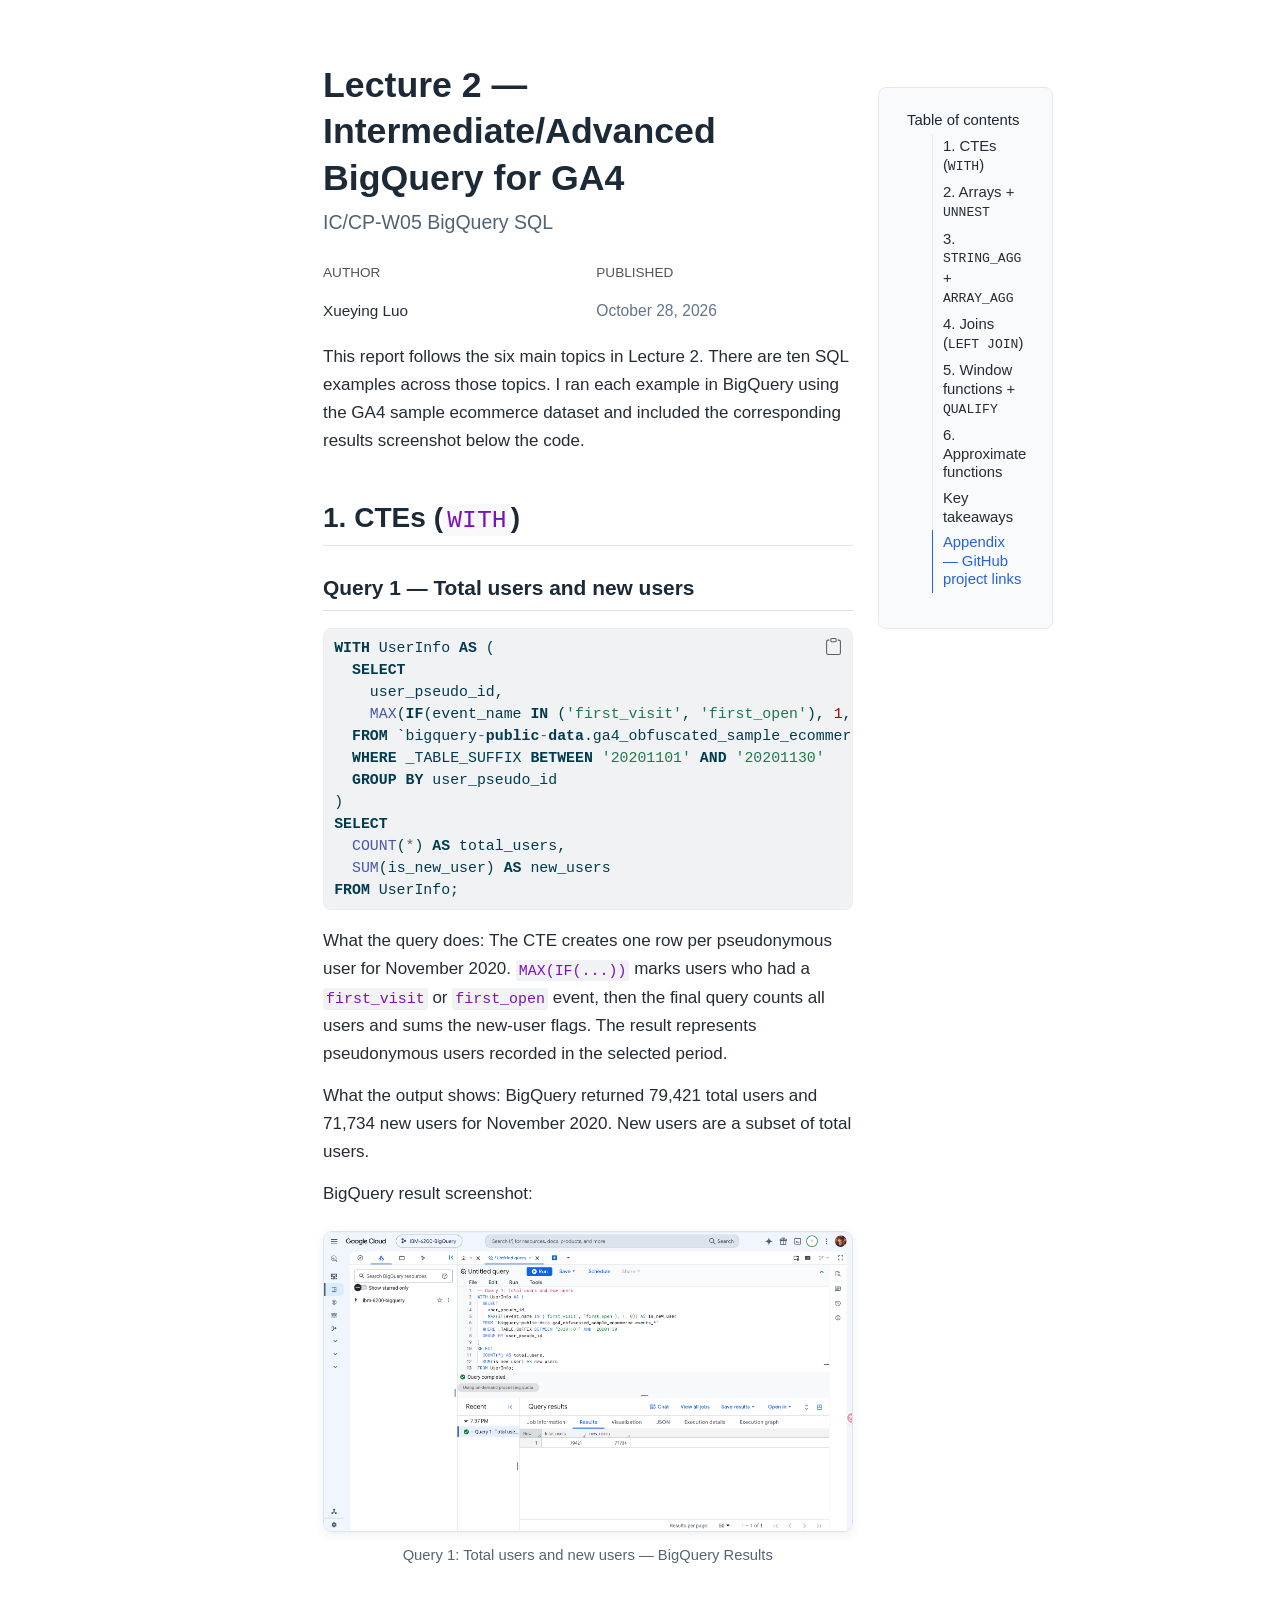
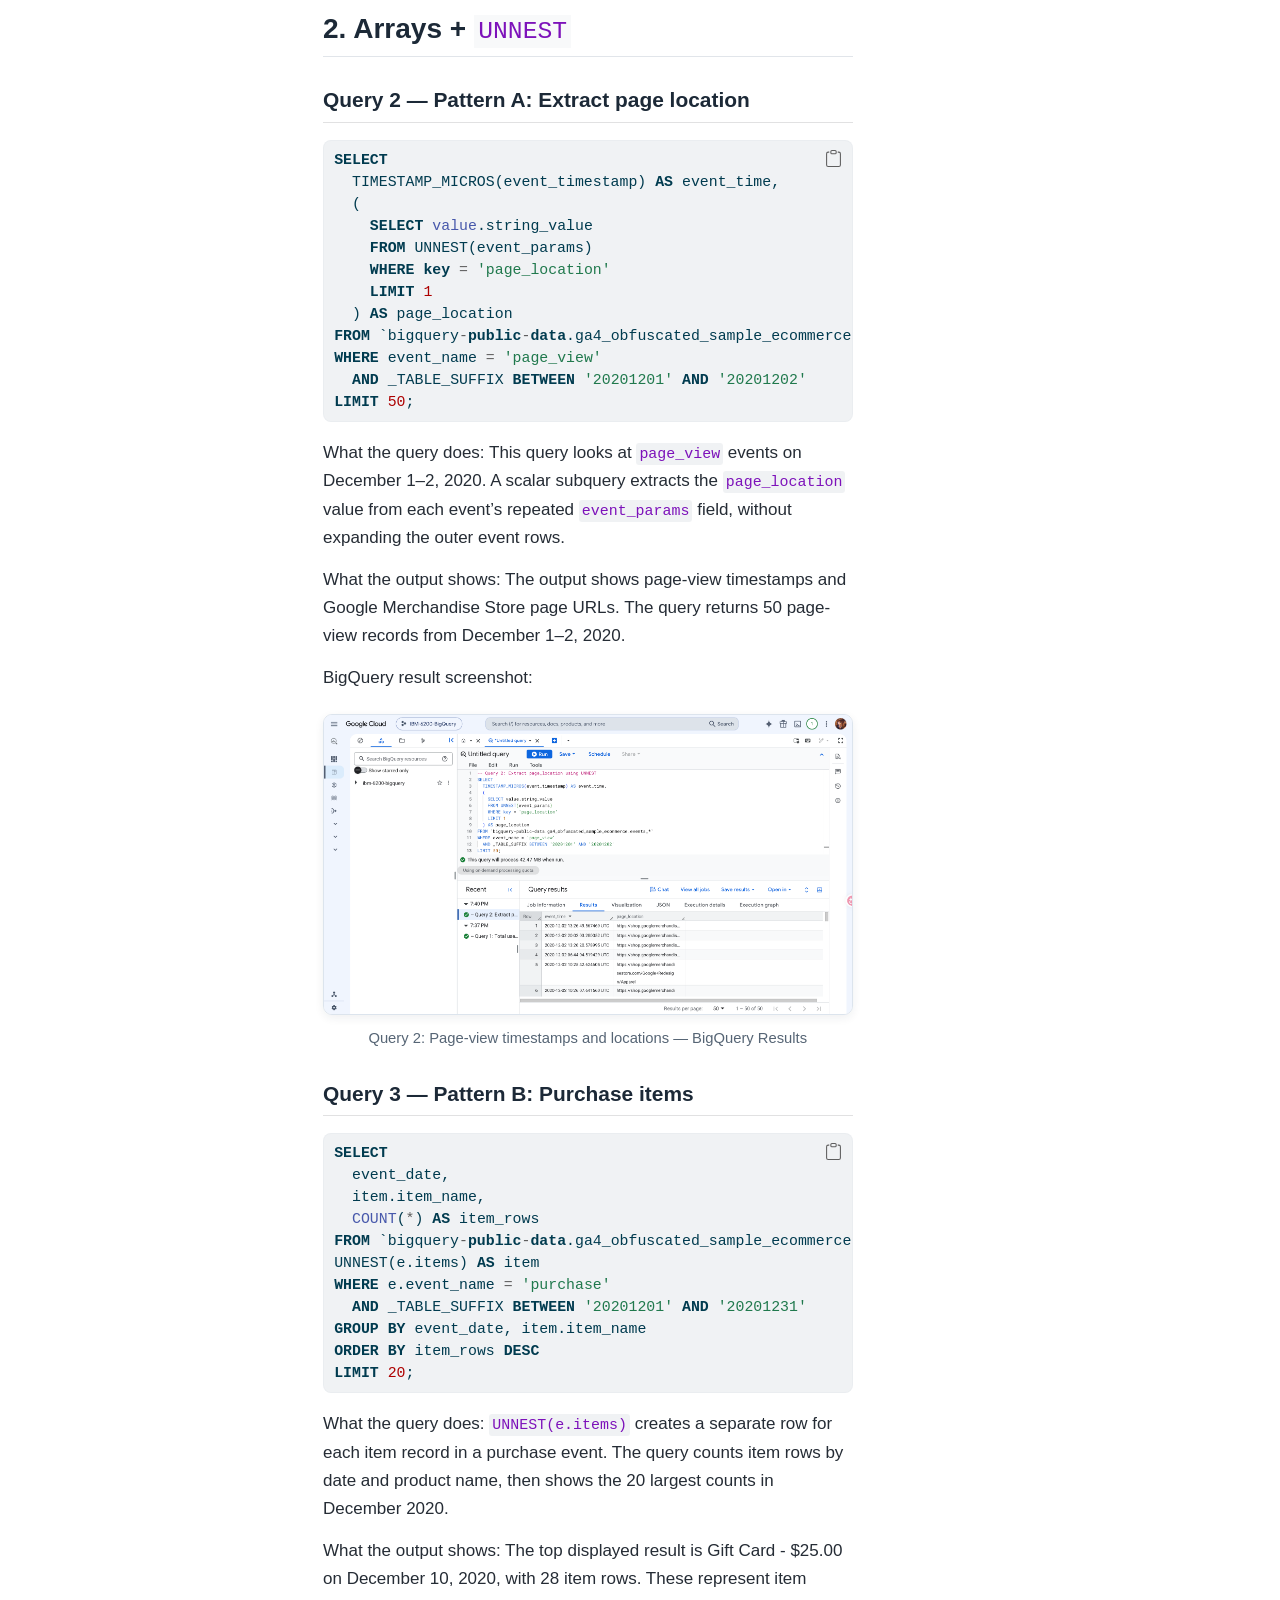
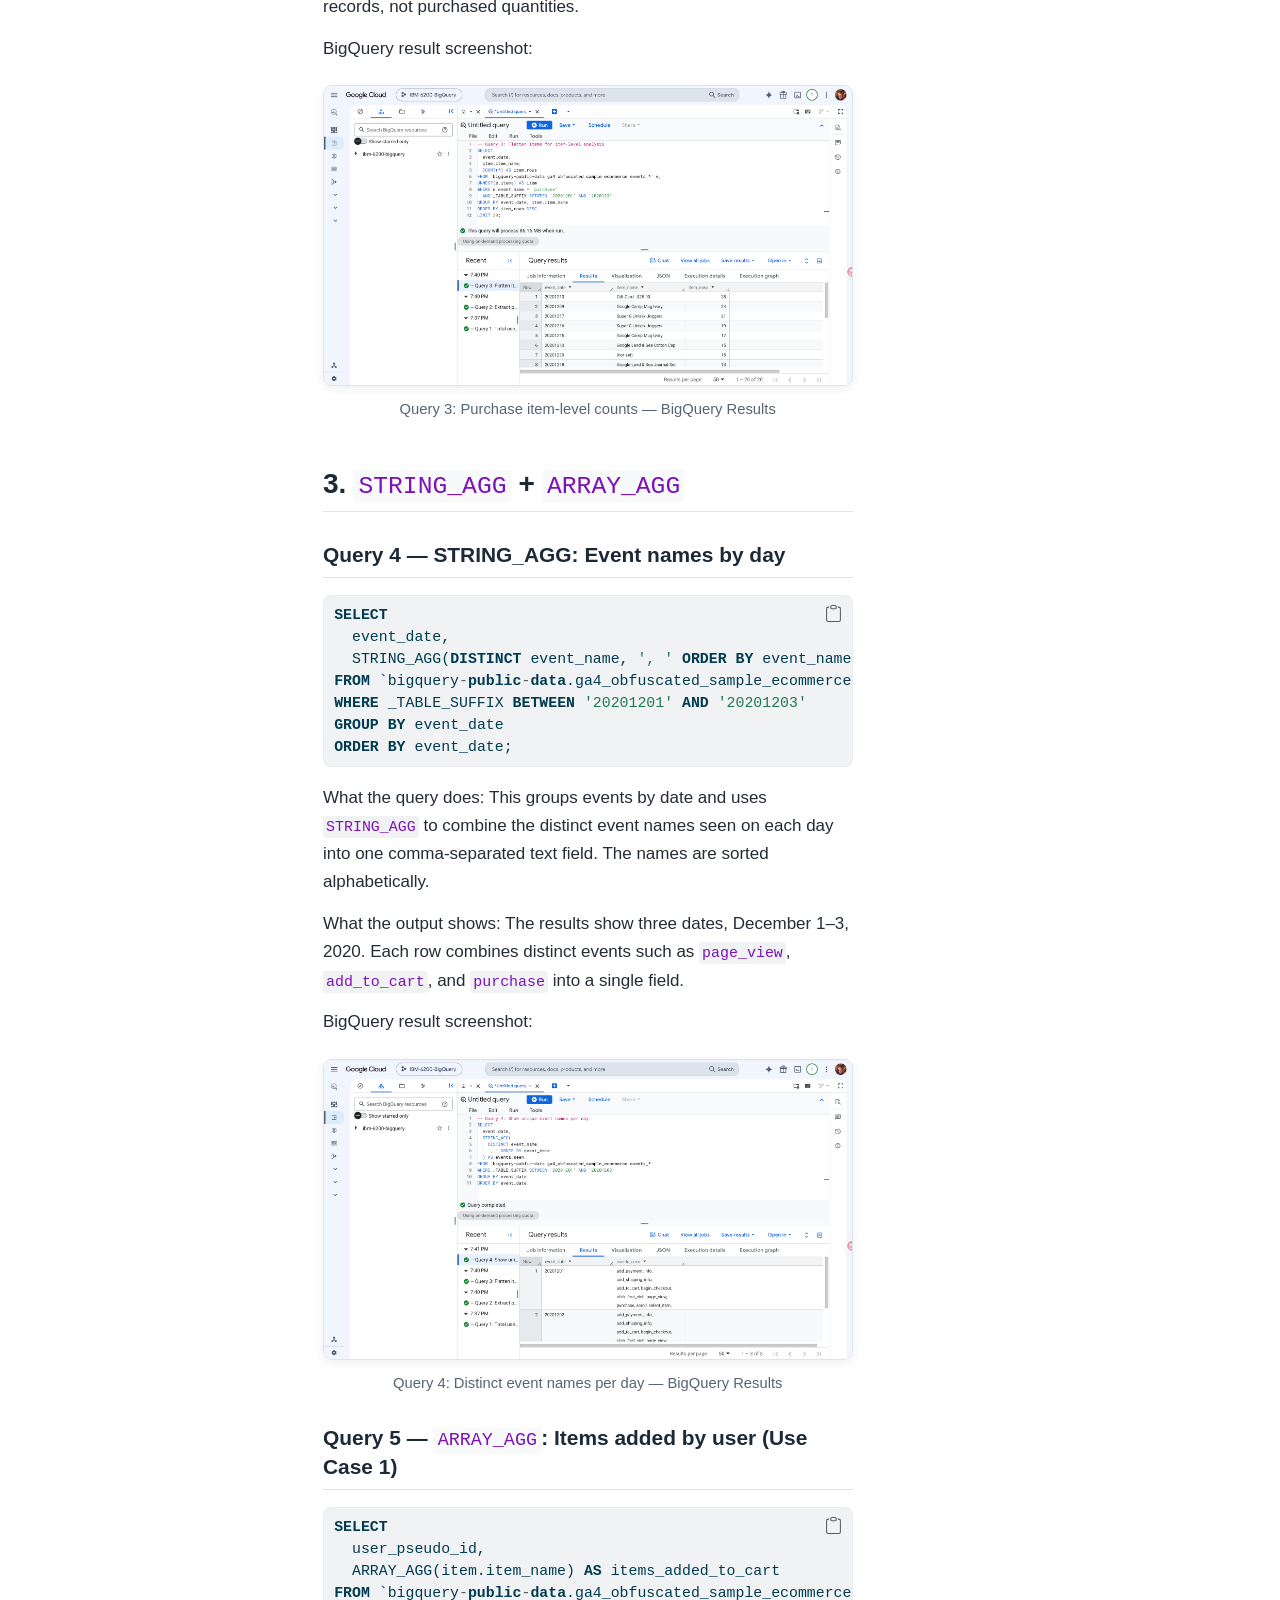
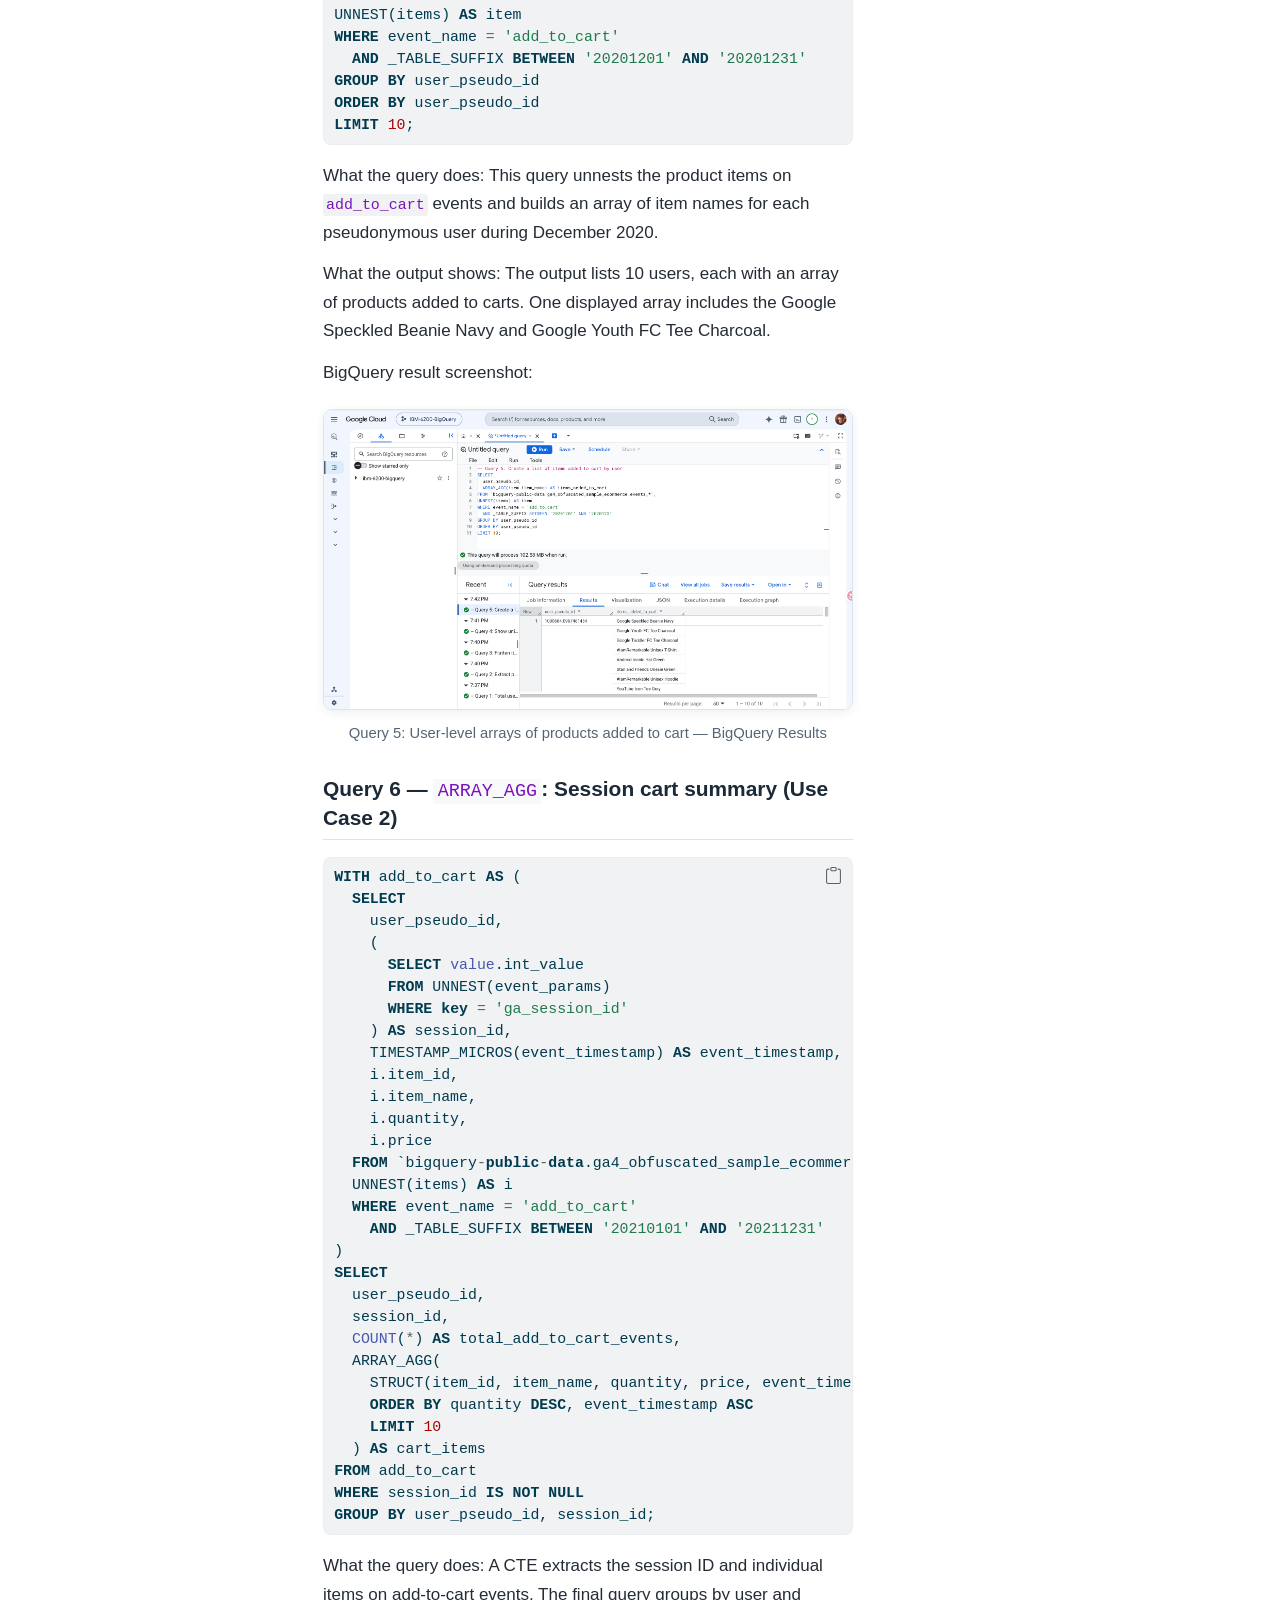
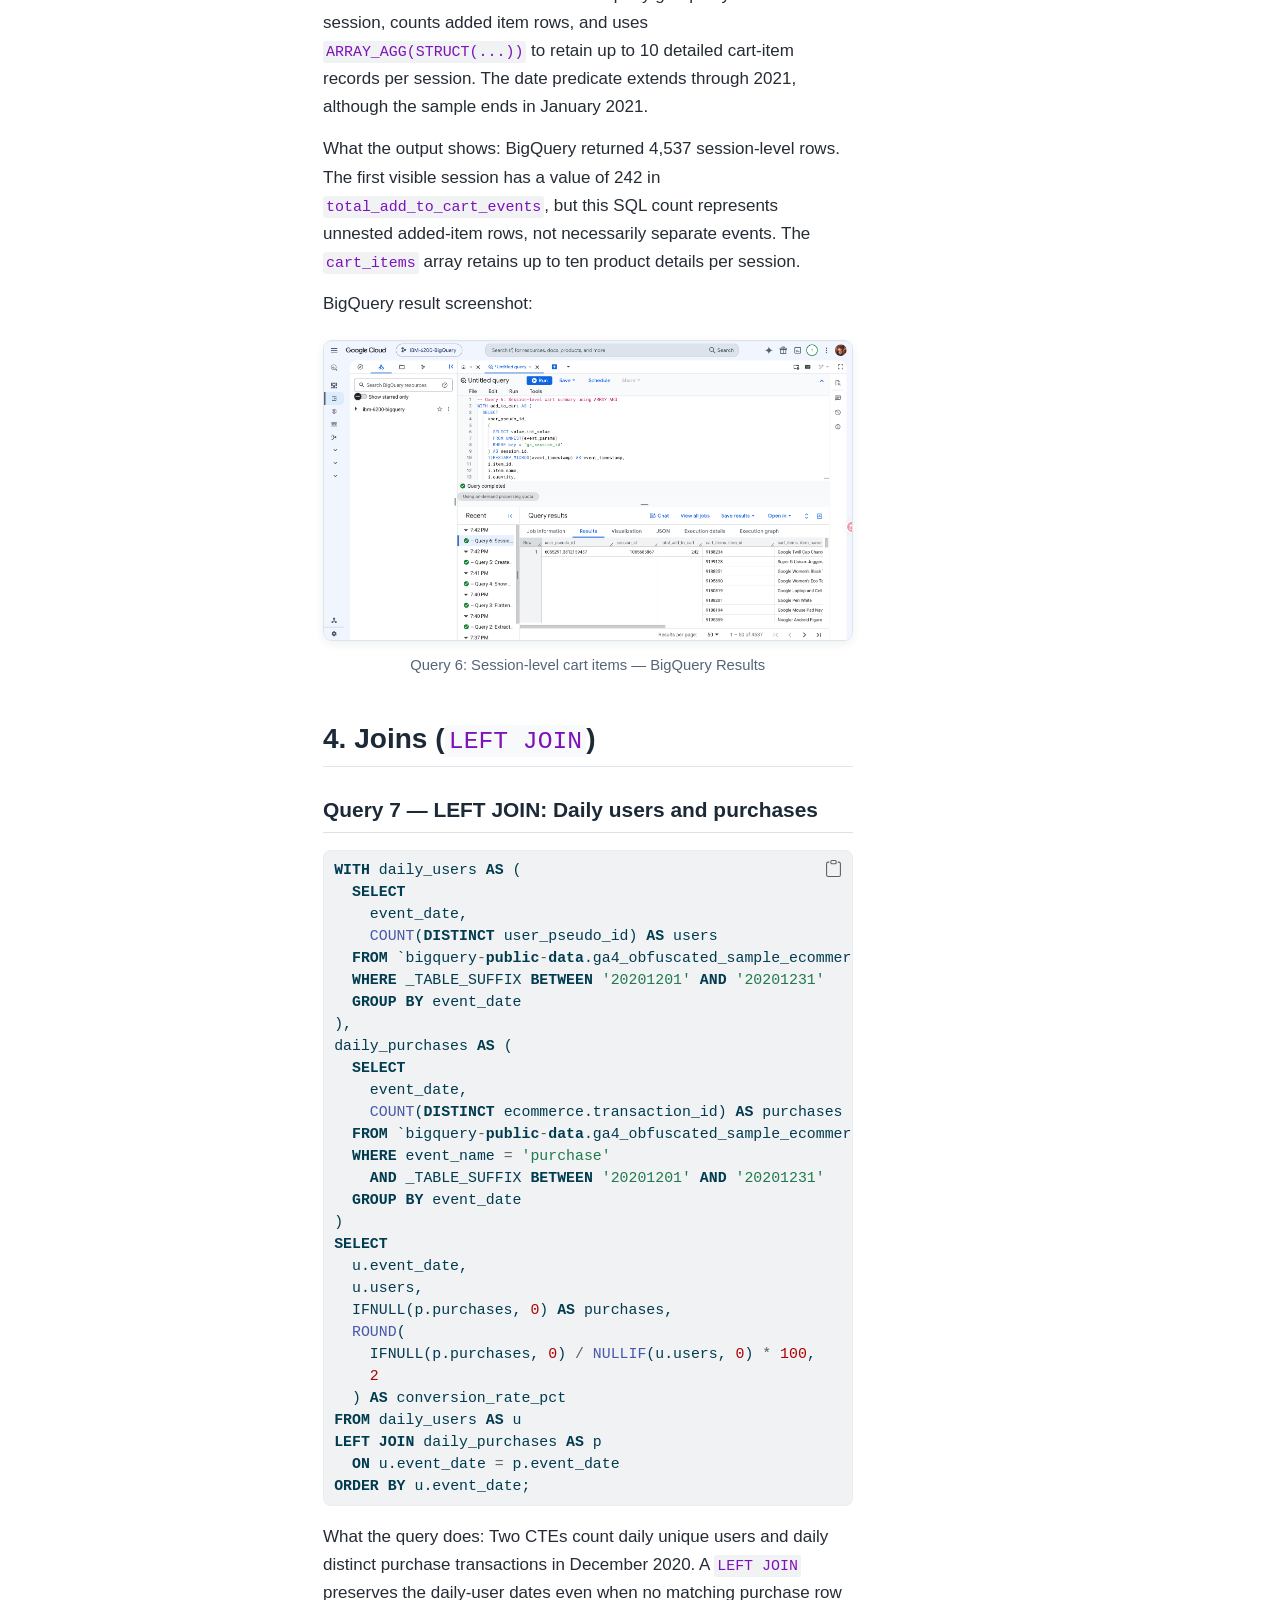
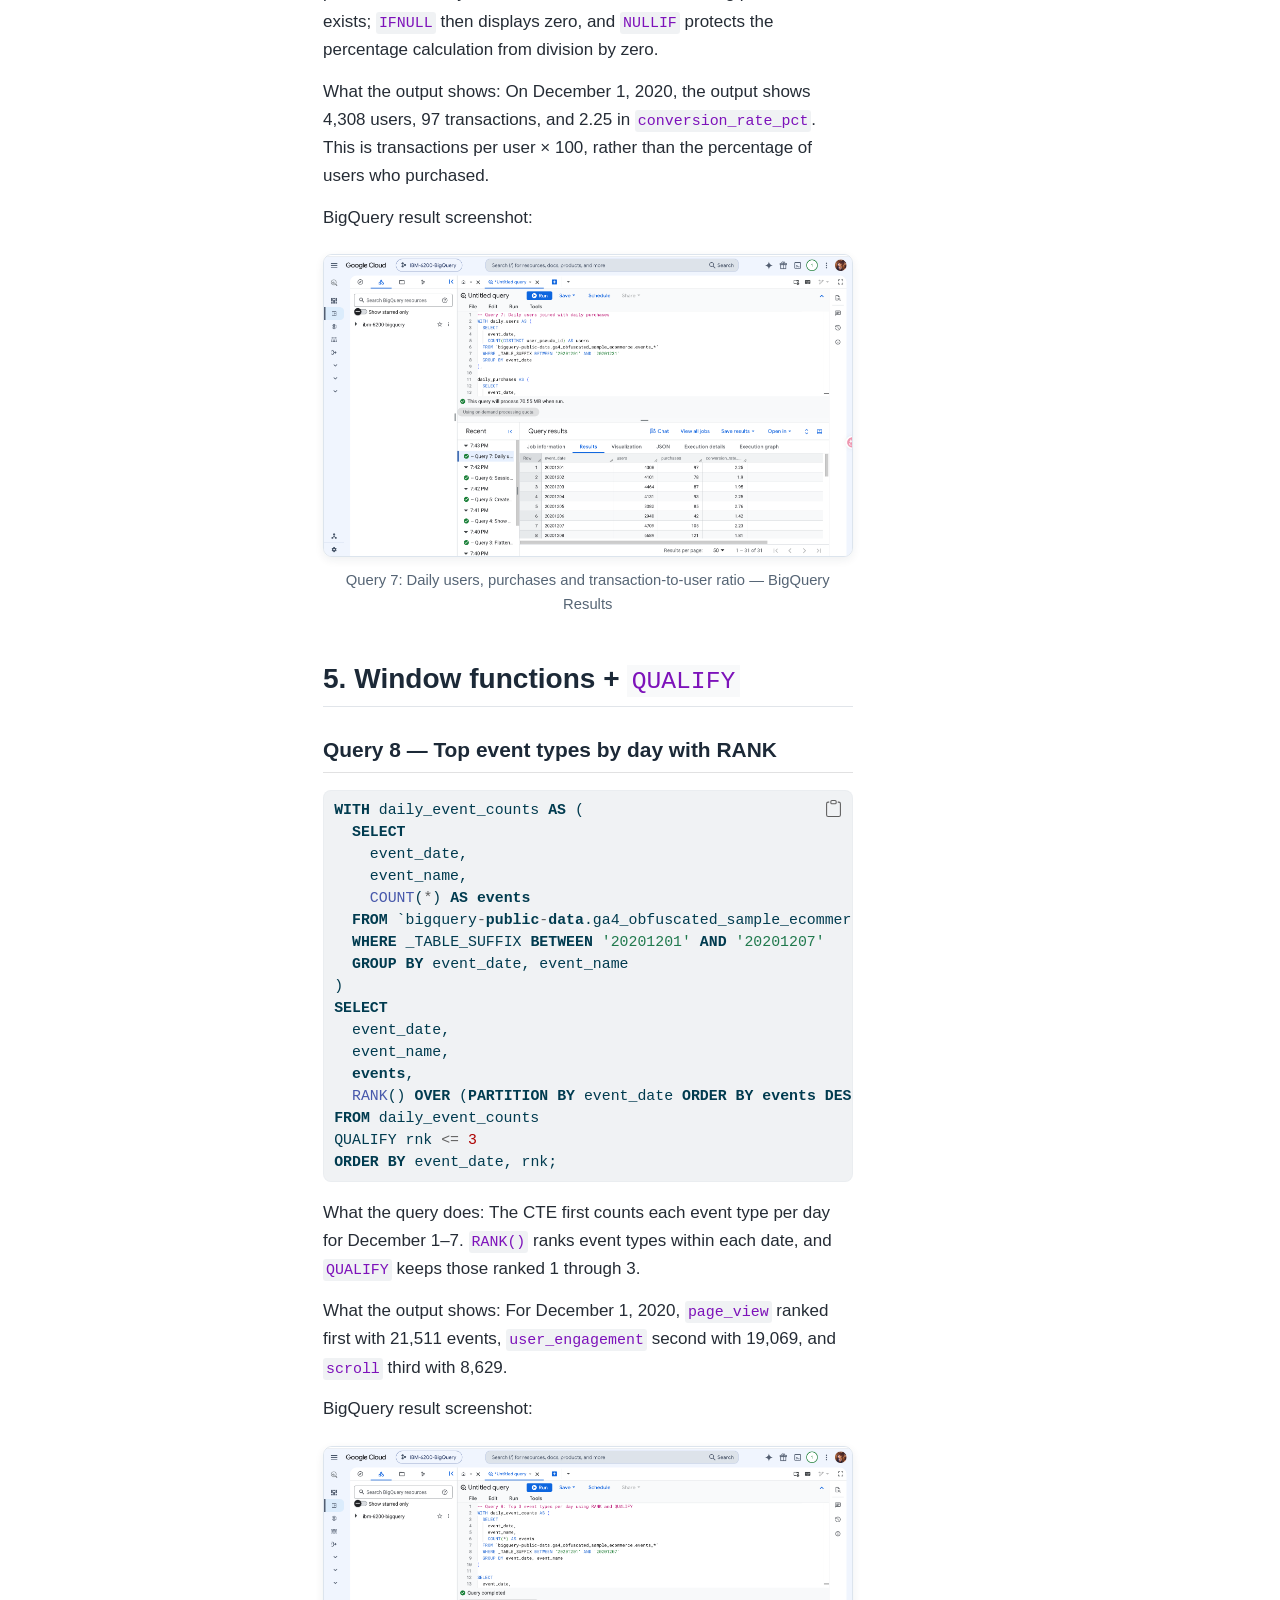
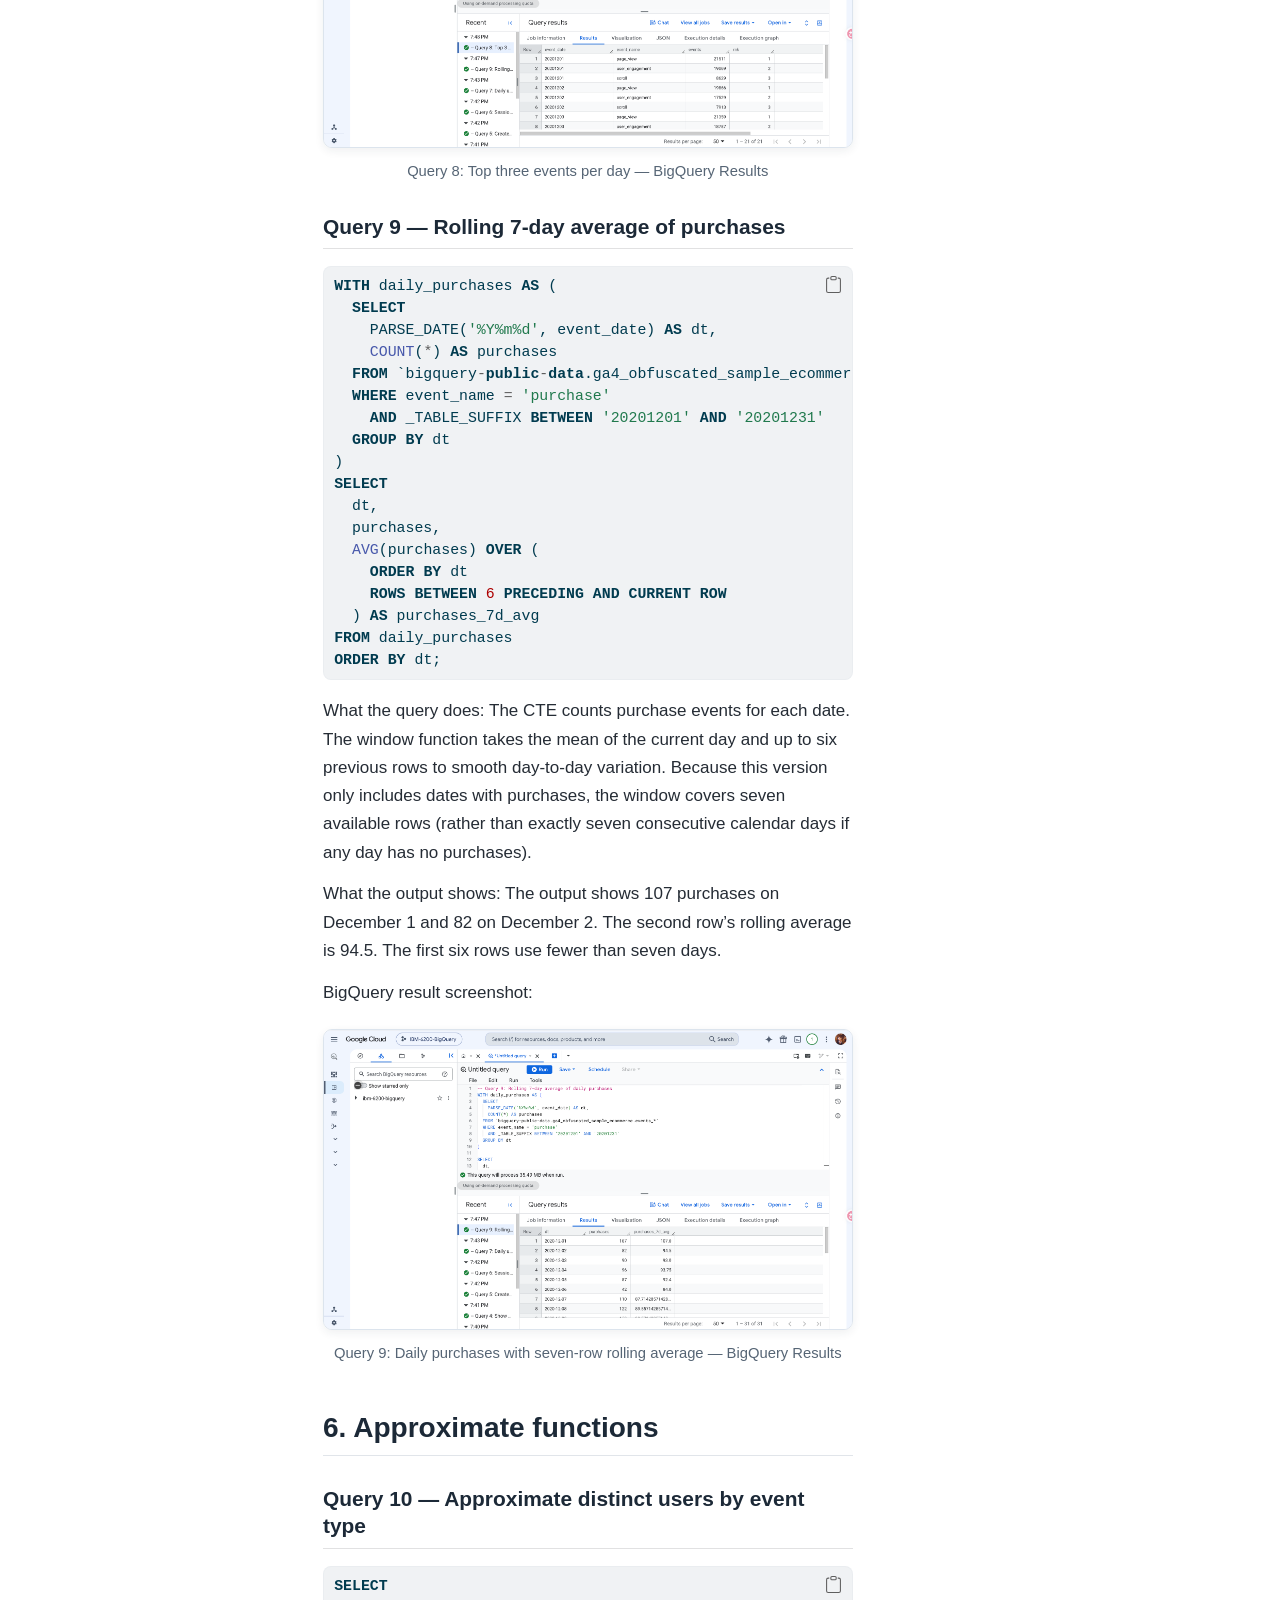
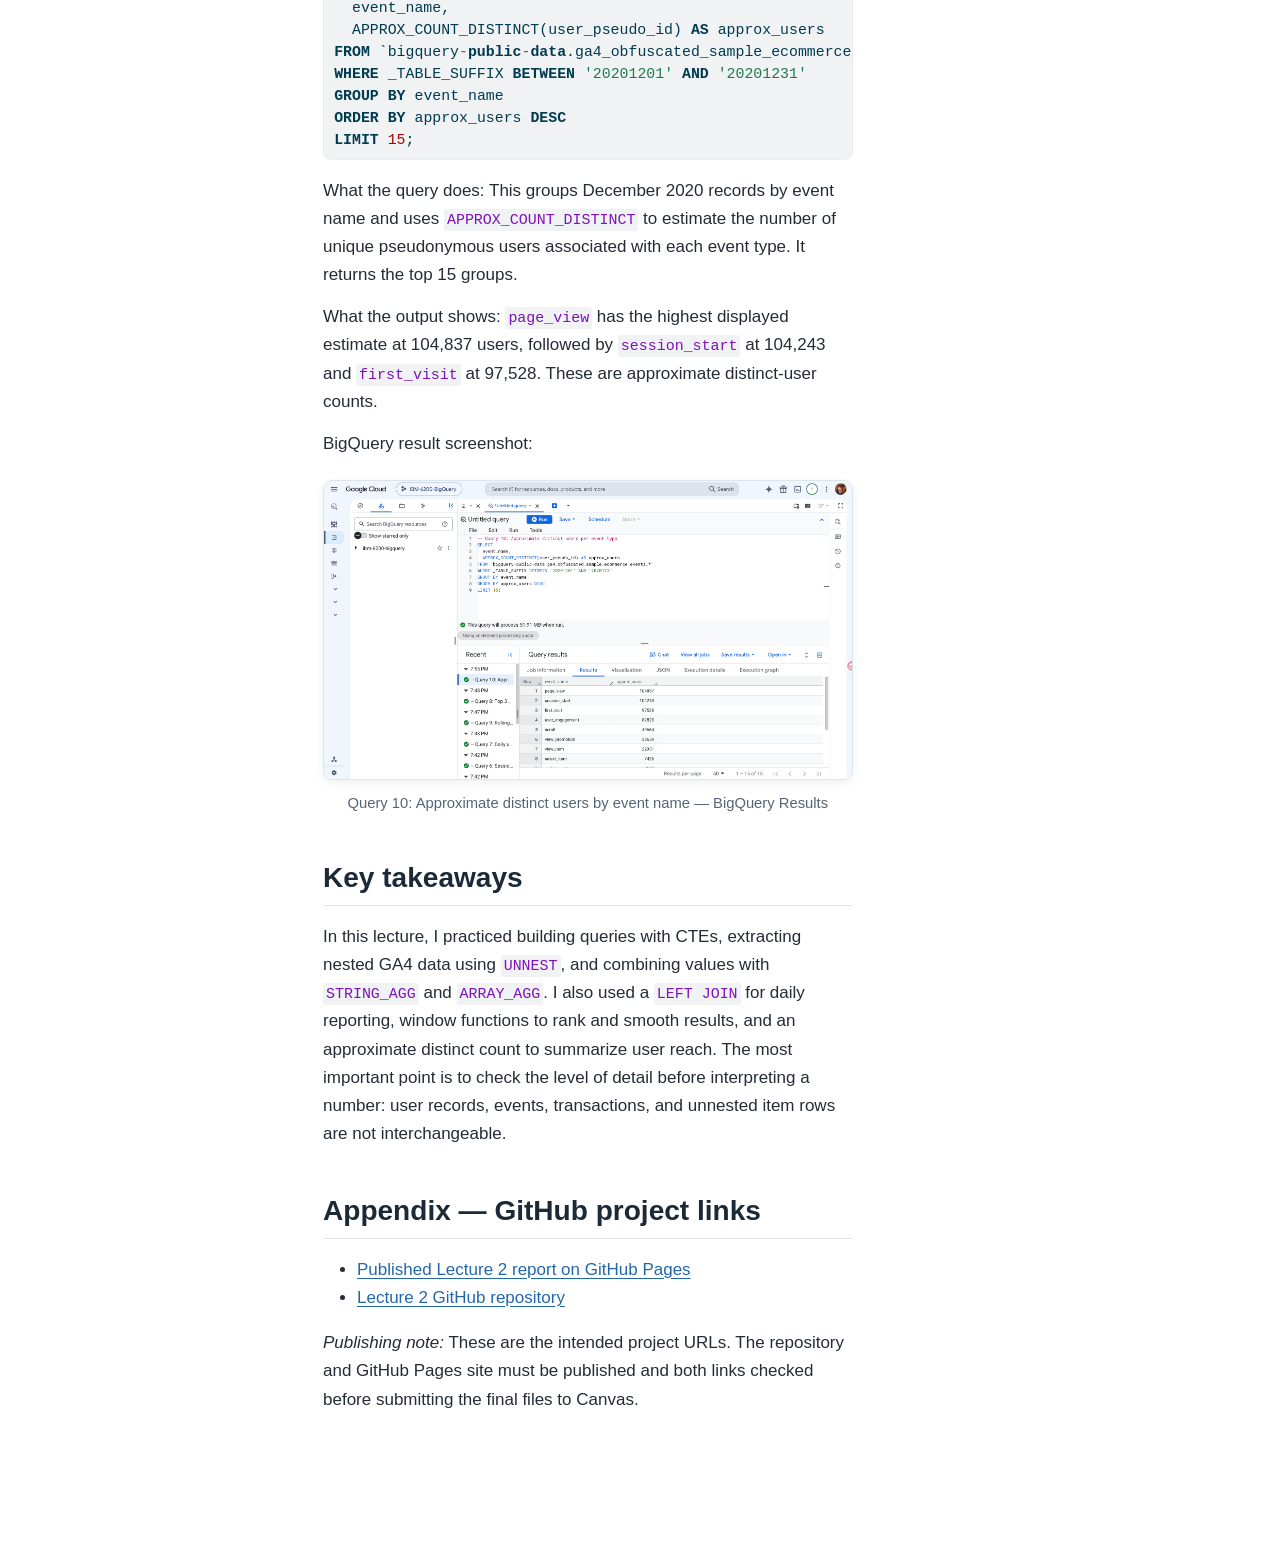
==== Luo-Xueying-lecture2-ga4.html @ 3deb48a5 "Complete BigQuery Lecture 2 assignment" ====
<!DOCTYPE html>
<html xmlns="http://www.w3.org/1999/xhtml" lang="en" xml:lang="en"><head>

<meta charset="utf-8">
<meta name="generator" content="quarto-1.10.18">

<meta name="viewport" content="width=device-width, initial-scale=1.0, user-scalable=yes">

<meta name="author" content="Xueying Luo">
<meta name="dcterms.date" content="2026-10-28">

<title>Lecture 2 — Intermediate/Advanced BigQuery for GA4</title>
<style>

span.smallcaps{font-variant: small-caps;}
div.columns{display: flex; gap: 1.5em;}
div.column{flex: auto;}
@media screen {
div.columns{gap: min(4vw, 1.5em);}
div.column{overflow-x: auto;}
}
div.hanging-indent{margin-left: 1.5em; text-indent: -1.5em;}
ul.task-list{list-style: none;}
ul.task-list li input[type="checkbox"] {
width: 0.8em;
margin: 0 0.8em 0.2em -1em;  vertical-align: middle;
}

html { -webkit-text-size-adjust: 100%; }
pre > code.sourceCode { white-space: pre; position: relative; }
pre > code.sourceCode > span { display: inline-block; line-height: 1.25; }
pre > code.sourceCode > span:empty { height: 1.2em; }
.sourceCode { overflow: visible; }
code.sourceCode > span { color: inherit; text-decoration: inherit; }
div.sourceCode { margin: 1em 0; }
pre.sourceCode { margin: 0; }
@media screen {
div.sourceCode { overflow: auto; }
}
@media print {
pre > code.sourceCode { white-space: pre-wrap; }
pre > code.sourceCode > span { text-indent: -5em; padding-left: 5em; }
}
pre.numberSource code
{ counter-reset: source-line 0; }
pre.numberSource code > span
{ position: relative; left: -4em; counter-increment: source-line; }
pre.numberSource code > span > a:first-child::before
{ content: counter(source-line);
position: relative; left: -1em; text-align: right; vertical-align: baseline;
border: none; display: inline-block;
-webkit-touch-callout: none; -webkit-user-select: none;
-khtml-user-select: none; -moz-user-select: none;
-ms-user-select: none; user-select: none;
padding: 0 4px; width: 4em;
}
pre.numberSource { margin-left: 3em; padding-left: 4px; }
div.sourceCode
{ }
@media screen {
pre > code.sourceCode > span > a:first-child::before { text-decoration: underline; }
}
</style>


<script>/*!
 * clipboard.js v2.0.11
 * https://clipboardjs.com/
 *
 * Licensed MIT © Zeno Rocha
 */
!function(t,e){"object"==typeof exports&&"object"==typeof module?module.exports=e():"function"==typeof define&&define.amd?define([],e):"object"==typeof exports?exports.ClipboardJS=e():t.ClipboardJS=e()}(this,function(){return n={686:function(t,e,n){"use strict";n.d(e,{default:function(){return b}});var e=n(279),i=n.n(e),e=n(370),u=n.n(e),e=n(817),r=n.n(e);function c(t){try{return document.execCommand(t)}catch(t){return}}var a=function(t){t=r()(t);return c("cut"),t};function o(t,e){var n,o,t=(n=t,o="rtl"===document.documentElement.getAttribute("dir"),(t=document.createElement("textarea")).style.fontSize="12pt",t.style.border="0",t.style.padding="0",t.style.margin="0",t.style.position="absolute",t.style[o?"right":"left"]="-9999px",o=window.pageYOffset||document.documentElement.scrollTop,t.style.top="".concat(o,"px"),t.setAttribute("readonly",""),t.value=n,t);return e.container.appendChild(t),e=r()(t),c("copy"),t.remove(),e}var f=function(t){var e=1<arguments.length&&void 0!==arguments[1]?arguments[1]:{container:document.body},n="";return"string"==typeof t?n=o(t,e):t instanceof HTMLInputElement&&!["text","search","url","tel","password"].includes(null==t?void 0:t.type)?n=o(t.value,e):(n=r()(t),c("copy")),n};function l(t){return(l="function"==typeof Symbol&&"symbol"==typeof Symbol.iterator?function(t){return typeof t}:function(t){return t&&"function"==typeof Symbol&&t.constructor===Symbol&&t!==Symbol.prototype?"symbol":typeof t})(t)}var s=function(){var t=0<arguments.length&&void 0!==arguments[0]?arguments[0]:{},e=t.action,n=void 0===e?"copy":e,o=t.container,e=t.target,t=t.text;if("copy"!==n&&"cut"!==n)throw new Error('Invalid "action" value, use either "copy" or "cut"');if(void 0!==e){if(!e||"object"!==l(e)||1!==e.nodeType)throw new Error('Invalid "target" value, use a valid Element');if("copy"===n&&e.hasAttribute("disabled"))throw new Error('Invalid "target" attribute. Please use "readonly" instead of "disabled" attribute');if("cut"===n&&(e.hasAttribute("readonly")||e.hasAttribute("disabled")))throw new Error('Invalid "target" attribute. You can\'t cut text from elements with "readonly" or "disabled" attributes')}return t?f(t,{container:o}):e?"cut"===n?a(e):f(e,{container:o}):void 0};function p(t){return(p="function"==typeof Symbol&&"symbol"==typeof Symbol.iterator?function(t){return typeof t}:function(t){return t&&"function"==typeof Symbol&&t.constructor===Symbol&&t!==Symbol.prototype?"symbol":typeof t})(t)}function d(t,e){for(var n=0;n<e.length;n++){var o=e[n];o.enumerable=o.enumerable||!1,o.configurable=!0,"value"in o&&(o.writable=!0),Object.defineProperty(t,o.key,o)}}function y(t,e){return(y=Object.setPrototypeOf||function(t,e){return t.__proto__=e,t})(t,e)}function h(n){var o=function(){if("undefined"==typeof Reflect||!Reflect.construct)return!1;if(Reflect.construct.sham)return!1;if("function"==typeof Proxy)return!0;try{return Date.prototype.toString.call(Reflect.construct(Date,[],function(){})),!0}catch(t){return!1}}();return function(){var t,e=v(n);return t=o?(t=v(this).constructor,Reflect.construct(e,arguments,t)):e.apply(this,arguments),e=this,!(t=t)||"object"!==p(t)&&"function"!=typeof t?function(t){if(void 0!==t)return t;throw new ReferenceError("this hasn't been initialised - super() hasn't been called")}(e):t}}function v(t){return(v=Object.setPrototypeOf?Object.getPrototypeOf:function(t){return t.__proto__||Object.getPrototypeOf(t)})(t)}function m(t,e){t="data-clipboard-".concat(t);if(e.hasAttribute(t))return e.getAttribute(t)}var b=function(){!function(t,e){if("function"!=typeof e&&null!==e)throw new TypeError("Super expression must either be null or a function");t.prototype=Object.create(e&&e.prototype,{constructor:{value:t,writable:!0,configurable:!0}}),e&&y(t,e)}(r,i());var t,e,n,o=h(r);function r(t,e){var n;return function(t){if(!(t instanceof r))throw new TypeError("Cannot call a class as a function")}(this),(n=o.call(this)).resolveOptions(e),n.listenClick(t),n}return t=r,n=[{key:"copy",value:function(t){var e=1<arguments.length&&void 0!==arguments[1]?arguments[1]:{container:document.body};return f(t,e)}},{key:"cut",value:function(t){return a(t)}},{key:"isSupported",value:function(){var t=0<arguments.length&&void 0!==arguments[0]?arguments[0]:["copy","cut"],t="string"==typeof t?[t]:t,e=!!document.queryCommandSupported;return t.forEach(function(t){e=e&&!!document.queryCommandSupported(t)}),e}}],(e=[{key:"resolveOptions",value:function(){var t=0<arguments.length&&void 0!==arguments[0]?arguments[0]:{};this.action="function"==typeof t.action?t.action:this.defaultAction,this.target="function"==typeof t.target?t.target:this.defaultTarget,this.text="function"==typeof t.text?t.text:this.defaultText,this.container="object"===p(t.container)?t.container:document.body}},{key:"listenClick",value:function(t){var e=this;this.listener=u()(t,"click",function(t){return e.onClick(t)})}},{key:"onClick",value:function(t){var e=t.delegateTarget||t.currentTarget,n=this.action(e)||"copy",t=s({action:n,container:this.container,target:this.target(e),text:this.text(e)});this.emit(t?"success":"error",{action:n,text:t,trigger:e,clearSelection:function(){e&&e.focus(),window.getSelection().removeAllRanges()}})}},{key:"defaultAction",value:function(t){return m("action",t)}},{key:"defaultTarget",value:function(t){t=m("target",t);if(t)return document.querySelector(t)}},{key:"defaultText",value:function(t){return m("text",t)}},{key:"destroy",value:function(){this.listener.destroy()}}])&&d(t.prototype,e),n&&d(t,n),r}()},828:function(t){var e;"undefined"==typeof Element||Element.prototype.matches||((e=Element.prototype).matches=e.matchesSelector||e.mozMatchesSelector||e.msMatchesSelector||e.oMatchesSelector||e.webkitMatchesSelector),t.exports=function(t,e){for(;t&&9!==t.nodeType;){if("function"==typeof t.matches&&t.matches(e))return t;t=t.parentNode}}},438:function(t,e,n){var u=n(828);function i(t,e,n,o,r){var i=function(e,n,t,o){return function(t){t.delegateTarget=u(t.target,n),t.delegateTarget&&o.call(e,t)}}.apply(this,arguments);return t.addEventListener(n,i,r),{destroy:function(){t.removeEventListener(n,i,r)}}}t.exports=function(t,e,n,o,r){return"function"==typeof t.addEventListener?i.apply(null,arguments):"function"==typeof n?i.bind(null,document).apply(null,arguments):("string"==typeof t&&(t=document.querySelectorAll(t)),Array.prototype.map.call(t,function(t){return i(t,e,n,o,r)}))}},879:function(t,n){n.node=function(t){return void 0!==t&&t instanceof HTMLElement&&1===t.nodeType},n.nodeList=function(t){var e=Object.prototype.toString.call(t);return void 0!==t&&("[object NodeList]"===e||"[object HTMLCollection]"===e)&&"length"in t&&(0===t.length||n.node(t[0]))},n.string=function(t){return"string"==typeof t||t instanceof String},n.fn=function(t){return"[object Function]"===Object.prototype.toString.call(t)}},370:function(t,e,n){var f=n(879),l=n(438);t.exports=function(t,e,n){if(!t&&!e&&!n)throw new Error("Missing required arguments");if(!f.string(e))throw new TypeError("Second argument must be a String");if(!f.fn(n))throw new TypeError("Third argument must be a Function");if(f.node(t))return c=e,a=n,(u=t).addEventListener(c,a),{destroy:function(){u.removeEventListener(c,a)}};if(f.nodeList(t))return o=t,r=e,i=n,Array.prototype.forEach.call(o,function(t){t.addEventListener(r,i)}),{destroy:function(){Array.prototype.forEach.call(o,function(t){t.removeEventListener(r,i)})}};if(f.string(t))return t=t,e=e,n=n,l(document.body,t,e,n);throw new TypeError("First argument must be a String, HTMLElement, HTMLCollection, or NodeList");var o,r,i,u,c,a}},817:function(t){t.exports=function(t){var e,n="SELECT"===t.nodeName?(t.focus(),t.value):"INPUT"===t.nodeName||"TEXTAREA"===t.nodeName?((e=t.hasAttribute("readonly"))||t.setAttribute("readonly",""),t.select(),t.setSelectionRange(0,t.value.length),e||t.removeAttribute("readonly"),t.value):(t.hasAttribute("contenteditable")&&t.focus(),n=window.getSelection(),(e=document.createRange()).selectNodeContents(t),n.removeAllRanges(),n.addRange(e),n.toString());return n}},279:function(t){function e(){}e.prototype={on:function(t,e,n){var o=this.e||(this.e={});return(o[t]||(o[t]=[])).push({fn:e,ctx:n}),this},once:function(t,e,n){var o=this;function r(){o.off(t,r),e.apply(n,arguments)}return r._=e,this.on(t,r,n)},emit:function(t){for(var e=[].slice.call(arguments,1),n=((this.e||(this.e={}))[t]||[]).slice(),o=0,r=n.length;o<r;o++)n[o].fn.apply(n[o].ctx,e);return this},off:function(t,e){var n=this.e||(this.e={}),o=n[t],r=[];if(o&&e)for(var i=0,u=o.length;i<u;i++)o[i].fn!==e&&o[i].fn._!==e&&r.push(o[i]);return r.length?n[t]=r:delete n[t],this}},t.exports=e,t.exports.TinyEmitter=e}},r={},o.n=function(t){var e=t&&t.__esModule?function(){return t.default}:function(){return t};return o.d(e,{a:e}),e},o.d=function(t,e){for(var n in e)o.o(e,n)&&!o.o(t,n)&&Object.defineProperty(t,n,{enumerable:!0,get:e[n]})},o.o=function(t,e){return Object.prototype.hasOwnProperty.call(t,e)},o(686).default;function o(t){if(r[t])return r[t].exports;var e=r[t]={exports:{}};return n[t](e,e.exports,o),e.exports}var n,r});</script>
<script src="[data-uri]" type="module"></script>
<script src="[data-uri]" type="module"></script>
<script>/**
 * @popperjs/core v2.11.7 - MIT License
 */

!function(e,t){"object"==typeof exports&&"undefined"!=typeof module?t(exports):"function"==typeof define&&define.amd?define(["exports"],t):t((e="undefined"!=typeof globalThis?globalThis:e||self).Popper={})}(this,(function(e){"use strict";function t(e){if(null==e)return window;if("[object Window]"!==e.toString()){var t=e.ownerDocument;return t&&t.defaultView||window}return e}function n(e){return e instanceof t(e).Element||e instanceof Element}function r(e){return e instanceof t(e).HTMLElement||e instanceof HTMLElement}function o(e){return"undefined"!=typeof ShadowRoot&&(e instanceof t(e).ShadowRoot||e instanceof ShadowRoot)}var i=Math.max,a=Math.min,s=Math.round;function f(){var e=navigator.userAgentData;return null!=e&&e.brands&&Array.isArray(e.brands)?e.brands.map((function(e){return e.brand+"/"+e.version})).join(" "):navigator.userAgent}function c(){return!/^((?!chrome|android).)*safari/i.test(f())}function p(e,o,i){void 0===o&&(o=!1),void 0===i&&(i=!1);var a=e.getBoundingClientRect(),f=1,p=1;o&&r(e)&&(f=e.offsetWidth>0&&s(a.width)/e.offsetWidth||1,p=e.offsetHeight>0&&s(a.height)/e.offsetHeight||1);var u=(n(e)?t(e):window).visualViewport,l=!c()&&i,d=(a.left+(l&&u?u.offsetLeft:0))/f,h=(a.top+(l&&u?u.offsetTop:0))/p,m=a.width/f,v=a.height/p;return{width:m,height:v,top:h,right:d+m,bottom:h+v,left:d,x:d,y:h}}function u(e){var n=t(e);return{scrollLeft:n.pageXOffset,scrollTop:n.pageYOffset}}function l(e){return e?(e.nodeName||"").toLowerCase():null}function d(e){return((n(e)?e.ownerDocument:e.document)||window.document).documentElement}function h(e){return p(d(e)).left+u(e).scrollLeft}function m(e){return t(e).getComputedStyle(e)}function v(e){var t=m(e),n=t.overflow,r=t.overflowX,o=t.overflowY;return/auto|scroll|overlay|hidden/.test(n+o+r)}function y(e,n,o){void 0===o&&(o=!1);var i,a,f=r(n),c=r(n)&&function(e){var t=e.getBoundingClientRect(),n=s(t.width)/e.offsetWidth||1,r=s(t.height)/e.offsetHeight||1;return 1!==n||1!==r}(n),m=d(n),y=p(e,c,o),g={scrollLeft:0,scrollTop:0},b={x:0,y:0};return(f||!f&&!o)&&(("body"!==l(n)||v(m))&&(g=(i=n)!==t(i)&&r(i)?{scrollLeft:(a=i).scrollLeft,scrollTop:a.scrollTop}:u(i)),r(n)?((b=p(n,!0)).x+=n.clientLeft,b.y+=n.clientTop):m&&(b.x=h(m))),{x:y.left+g.scrollLeft-b.x,y:y.top+g.scrollTop-b.y,width:y.width,height:y.height}}function g(e){var t=p(e),n=e.offsetWidth,r=e.offsetHeight;return Math.abs(t.width-n)<=1&&(n=t.width),Math.abs(t.height-r)<=1&&(r=t.height),{x:e.offsetLeft,y:e.offsetTop,width:n,height:r}}function b(e){return"html"===l(e)?e:e.assignedSlot||e.parentNode||(o(e)?e.host:null)||d(e)}function x(e){return["html","body","#document"].indexOf(l(e))>=0?e.ownerDocument.body:r(e)&&v(e)?e:x(b(e))}function w(e,n){var r;void 0===n&&(n=[]);var o=x(e),i=o===(null==(r=e.ownerDocument)?void 0:r.body),a=t(o),s=i?[a].concat(a.visualViewport||[],v(o)?o:[]):o,f=n.concat(s);return i?f:f.concat(w(b(s)))}function O(e){return["table","td","th"].indexOf(l(e))>=0}function j(e){return r(e)&&"fixed"!==m(e).position?e.offsetParent:null}function E(e){for(var n=t(e),i=j(e);i&&O(i)&&"static"===m(i).position;)i=j(i);return i&&("html"===l(i)||"body"===l(i)&&"static"===m(i).position)?n:i||function(e){var t=/firefox/i.test(f());if(/Trident/i.test(f())&&r(e)&&"fixed"===m(e).position)return null;var n=b(e);for(o(n)&&(n=n.host);r(n)&&["html","body"].indexOf(l(n))<0;){var i=m(n);if("none"!==i.transform||"none"!==i.perspective||"paint"===i.contain||-1!==["transform","perspective"].indexOf(i.willChange)||t&&"filter"===i.willChange||t&&i.filter&&"none"!==i.filter)return n;n=n.parentNode}return null}(e)||n}var D="top",A="bottom",L="right",P="left",M="auto",k=[D,A,L,P],W="start",B="end",H="viewport",T="popper",R=k.reduce((function(e,t){return e.concat([t+"-"+W,t+"-"+B])}),[]),S=[].concat(k,[M]).reduce((function(e,t){return e.concat([t,t+"-"+W,t+"-"+B])}),[]),V=["beforeRead","read","afterRead","beforeMain","main","afterMain","beforeWrite","write","afterWrite"];function q(e){var t=new Map,n=new Set,r=[];function o(e){n.add(e.name),[].concat(e.requires||[],e.requiresIfExists||[]).forEach((function(e){if(!n.has(e)){var r=t.get(e);r&&o(r)}})),r.push(e)}return e.forEach((function(e){t.set(e.name,e)})),e.forEach((function(e){n.has(e.name)||o(e)})),r}function C(e){return e.split("-")[0]}function N(e,t){var n=t.getRootNode&&t.getRootNode();if(e.contains(t))return!0;if(n&&o(n)){var r=t;do{if(r&&e.isSameNode(r))return!0;r=r.parentNode||r.host}while(r)}return!1}function I(e){return Object.assign({},e,{left:e.x,top:e.y,right:e.x+e.width,bottom:e.y+e.height})}function _(e,r,o){return r===H?I(function(e,n){var r=t(e),o=d(e),i=r.visualViewport,a=o.clientWidth,s=o.clientHeight,f=0,p=0;if(i){a=i.width,s=i.height;var u=c();(u||!u&&"fixed"===n)&&(f=i.offsetLeft,p=i.offsetTop)}return{width:a,height:s,x:f+h(e),y:p}}(e,o)):n(r)?function(e,t){var n=p(e,!1,"fixed"===t);return n.top=n.top+e.clientTop,n.left=n.left+e.clientLeft,n.bottom=n.top+e.clientHeight,n.right=n.left+e.clientWidth,n.width=e.clientWidth,n.height=e.clientHeight,n.x=n.left,n.y=n.top,n}(r,o):I(function(e){var t,n=d(e),r=u(e),o=null==(t=e.ownerDocument)?void 0:t.body,a=i(n.scrollWidth,n.clientWidth,o?o.scrollWidth:0,o?o.clientWidth:0),s=i(n.scrollHeight,n.clientHeight,o?o.scrollHeight:0,o?o.clientHeight:0),f=-r.scrollLeft+h(e),c=-r.scrollTop;return"rtl"===m(o||n).direction&&(f+=i(n.clientWidth,o?o.clientWidth:0)-a),{width:a,height:s,x:f,y:c}}(d(e)))}function F(e,t,o,s){var f="clippingParents"===t?function(e){var t=w(b(e)),o=["absolute","fixed"].indexOf(m(e).position)>=0&&r(e)?E(e):e;return n(o)?t.filter((function(e){return n(e)&&N(e,o)&&"body"!==l(e)})):[]}(e):[].concat(t),c=[].concat(f,[o]),p=c[0],u=c.reduce((function(t,n){var r=_(e,n,s);return t.top=i(r.top,t.top),t.right=a(r.right,t.right),t.bottom=a(r.bottom,t.bottom),t.left=i(r.left,t.left),t}),_(e,p,s));return u.width=u.right-u.left,u.height=u.bottom-u.top,u.x=u.left,u.y=u.top,u}function U(e){return e.split("-")[1]}function z(e){return["top","bottom"].indexOf(e)>=0?"x":"y"}function X(e){var t,n=e.reference,r=e.element,o=e.placement,i=o?C(o):null,a=o?U(o):null,s=n.x+n.width/2-r.width/2,f=n.y+n.height/2-r.height/2;switch(i){case D:t={x:s,y:n.y-r.height};break;case A:t={x:s,y:n.y+n.height};break;case L:t={x:n.x+n.width,y:f};break;case P:t={x:n.x-r.width,y:f};break;default:t={x:n.x,y:n.y}}var c=i?z(i):null;if(null!=c){var p="y"===c?"height":"width";switch(a){case W:t[c]=t[c]-(n[p]/2-r[p]/2);break;case B:t[c]=t[c]+(n[p]/2-r[p]/2)}}return t}function Y(e){return Object.assign({},{top:0,right:0,bottom:0,left:0},e)}function G(e,t){return t.reduce((function(t,n){return t[n]=e,t}),{})}function J(e,t){void 0===t&&(t={});var r=t,o=r.placement,i=void 0===o?e.placement:o,a=r.strategy,s=void 0===a?e.strategy:a,f=r.boundary,c=void 0===f?"clippingParents":f,u=r.rootBoundary,l=void 0===u?H:u,h=r.elementContext,m=void 0===h?T:h,v=r.altBoundary,y=void 0!==v&&v,g=r.padding,b=void 0===g?0:g,x=Y("number"!=typeof b?b:G(b,k)),w=m===T?"reference":T,O=e.rects.popper,j=e.elements[y?w:m],E=F(n(j)?j:j.contextElement||d(e.elements.popper),c,l,s),P=p(e.elements.reference),M=X({reference:P,element:O,strategy:"absolute",placement:i}),W=I(Object.assign({},O,M)),B=m===T?W:P,R={top:E.top-B.top+x.top,bottom:B.bottom-E.bottom+x.bottom,left:E.left-B.left+x.left,right:B.right-E.right+x.right},S=e.modifiersData.offset;if(m===T&&S){var V=S[i];Object.keys(R).forEach((function(e){var t=[L,A].indexOf(e)>=0?1:-1,n=[D,A].indexOf(e)>=0?"y":"x";R[e]+=V[n]*t}))}return R}var K={placement:"bottom",modifiers:[],strategy:"absolute"};function Q(){for(var e=arguments.length,t=new Array(e),n=0;n<e;n++)t[n]=arguments[n];return!t.some((function(e){return!(e&&"function"==typeof e.getBoundingClientRect)}))}function Z(e){void 0===e&&(e={});var t=e,r=t.defaultModifiers,o=void 0===r?[]:r,i=t.defaultOptions,a=void 0===i?K:i;return function(e,t,r){void 0===r&&(r=a);var i,s,f={placement:"bottom",orderedModifiers:[],options:Object.assign({},K,a),modifiersData:{},elements:{reference:e,popper:t},attributes:{},styles:{}},c=[],p=!1,u={state:f,setOptions:function(r){var i="function"==typeof r?r(f.options):r;l(),f.options=Object.assign({},a,f.options,i),f.scrollParents={reference:n(e)?w(e):e.contextElement?w(e.contextElement):[],popper:w(t)};var s,p,d=function(e){var t=q(e);return V.reduce((function(e,n){return e.concat(t.filter((function(e){return e.phase===n})))}),[])}((s=[].concat(o,f.options.modifiers),p=s.reduce((function(e,t){var n=e[t.name];return e[t.name]=n?Object.assign({},n,t,{options:Object.assign({},n.options,t.options),data:Object.assign({},n.data,t.data)}):t,e}),{}),Object.keys(p).map((function(e){return p[e]}))));return f.orderedModifiers=d.filter((function(e){return e.enabled})),f.orderedModifiers.forEach((function(e){var t=e.name,n=e.options,r=void 0===n?{}:n,o=e.effect;if("function"==typeof o){var i=o({state:f,name:t,instance:u,options:r}),a=function(){};c.push(i||a)}})),u.update()},forceUpdate:function(){if(!p){var e=f.elements,t=e.reference,n=e.popper;if(Q(t,n)){f.rects={reference:y(t,E(n),"fixed"===f.options.strategy),popper:g(n)},f.reset=!1,f.placement=f.options.placement,f.orderedModifiers.forEach((function(e){return f.modifiersData[e.name]=Object.assign({},e.data)}));for(var r=0;r<f.orderedModifiers.length;r++)if(!0!==f.reset){var o=f.orderedModifiers[r],i=o.fn,a=o.options,s=void 0===a?{}:a,c=o.name;"function"==typeof i&&(f=i({state:f,options:s,name:c,instance:u})||f)}else f.reset=!1,r=-1}}},update:(i=function(){return new Promise((function(e){u.forceUpdate(),e(f)}))},function(){return s||(s=new Promise((function(e){Promise.resolve().then((function(){s=void 0,e(i())}))}))),s}),destroy:function(){l(),p=!0}};if(!Q(e,t))return u;function l(){c.forEach((function(e){return e()})),c=[]}return u.setOptions(r).then((function(e){!p&&r.onFirstUpdate&&r.onFirstUpdate(e)})),u}}var $={passive:!0};var ee={name:"eventListeners",enabled:!0,phase:"write",fn:function(){},effect:function(e){var n=e.state,r=e.instance,o=e.options,i=o.scroll,a=void 0===i||i,s=o.resize,f=void 0===s||s,c=t(n.elements.popper),p=[].concat(n.scrollParents.reference,n.scrollParents.popper);return a&&p.forEach((function(e){e.addEventListener("scroll",r.update,$)})),f&&c.addEventListener("resize",r.update,$),function(){a&&p.forEach((function(e){e.removeEventListener("scroll",r.update,$)})),f&&c.removeEventListener("resize",r.update,$)}},data:{}};var te={name:"popperOffsets",enabled:!0,phase:"read",fn:function(e){var t=e.state,n=e.name;t.modifiersData[n]=X({reference:t.rects.reference,element:t.rects.popper,strategy:"absolute",placement:t.placement})},data:{}},ne={top:"auto",right:"auto",bottom:"auto",left:"auto"};function re(e){var n,r=e.popper,o=e.popperRect,i=e.placement,a=e.variation,f=e.offsets,c=e.position,p=e.gpuAcceleration,u=e.adaptive,l=e.roundOffsets,h=e.isFixed,v=f.x,y=void 0===v?0:v,g=f.y,b=void 0===g?0:g,x="function"==typeof l?l({x:y,y:b}):{x:y,y:b};y=x.x,b=x.y;var w=f.hasOwnProperty("x"),O=f.hasOwnProperty("y"),j=P,M=D,k=window;if(u){var W=E(r),H="clientHeight",T="clientWidth";if(W===t(r)&&"static"!==m(W=d(r)).position&&"absolute"===c&&(H="scrollHeight",T="scrollWidth"),W=W,i===D||(i===P||i===L)&&a===B)M=A,b-=(h&&W===k&&k.visualViewport?k.visualViewport.height:W[H])-o.height,b*=p?1:-1;if(i===P||(i===D||i===A)&&a===B)j=L,y-=(h&&W===k&&k.visualViewport?k.visualViewport.width:W[T])-o.width,y*=p?1:-1}var R,S=Object.assign({position:c},u&&ne),V=!0===l?function(e,t){var n=e.x,r=e.y,o=t.devicePixelRatio||1;return{x:s(n*o)/o||0,y:s(r*o)/o||0}}({x:y,y:b},t(r)):{x:y,y:b};return y=V.x,b=V.y,p?Object.assign({},S,((R={})[M]=O?"0":"",R[j]=w?"0":"",R.transform=(k.devicePixelRatio||1)<=1?"translate("+y+"px, "+b+"px)":"translate3d("+y+"px, "+b+"px, 0)",R)):Object.assign({},S,((n={})[M]=O?b+"px":"",n[j]=w?y+"px":"",n.transform="",n))}var oe={name:"computeStyles",enabled:!0,phase:"beforeWrite",fn:function(e){var t=e.state,n=e.options,r=n.gpuAcceleration,o=void 0===r||r,i=n.adaptive,a=void 0===i||i,s=n.roundOffsets,f=void 0===s||s,c={placement:C(t.placement),variation:U(t.placement),popper:t.elements.popper,popperRect:t.rects.popper,gpuAcceleration:o,isFixed:"fixed"===t.options.strategy};null!=t.modifiersData.popperOffsets&&(t.styles.popper=Object.assign({},t.styles.popper,re(Object.assign({},c,{offsets:t.modifiersData.popperOffsets,position:t.options.strategy,adaptive:a,roundOffsets:f})))),null!=t.modifiersData.arrow&&(t.styles.arrow=Object.assign({},t.styles.arrow,re(Object.assign({},c,{offsets:t.modifiersData.arrow,position:"absolute",adaptive:!1,roundOffsets:f})))),t.attributes.popper=Object.assign({},t.attributes.popper,{"data-popper-placement":t.placement})},data:{}};var ie={name:"applyStyles",enabled:!0,phase:"write",fn:function(e){var t=e.state;Object.keys(t.elements).forEach((function(e){var n=t.styles[e]||{},o=t.attributes[e]||{},i=t.elements[e];r(i)&&l(i)&&(Object.assign(i.style,n),Object.keys(o).forEach((function(e){var t=o[e];!1===t?i.removeAttribute(e):i.setAttribute(e,!0===t?"":t)})))}))},effect:function(e){var t=e.state,n={popper:{position:t.options.strategy,left:"0",top:"0",margin:"0"},arrow:{position:"absolute"},reference:{}};return Object.assign(t.elements.popper.style,n.popper),t.styles=n,t.elements.arrow&&Object.assign(t.elements.arrow.style,n.arrow),function(){Object.keys(t.elements).forEach((function(e){var o=t.elements[e],i=t.attributes[e]||{},a=Object.keys(t.styles.hasOwnProperty(e)?t.styles[e]:n[e]).reduce((function(e,t){return e[t]="",e}),{});r(o)&&l(o)&&(Object.assign(o.style,a),Object.keys(i).forEach((function(e){o.removeAttribute(e)})))}))}},requires:["computeStyles"]};var ae={name:"offset",enabled:!0,phase:"main",requires:["popperOffsets"],fn:function(e){var t=e.state,n=e.options,r=e.name,o=n.offset,i=void 0===o?[0,0]:o,a=S.reduce((function(e,n){return e[n]=function(e,t,n){var r=C(e),o=[P,D].indexOf(r)>=0?-1:1,i="function"==typeof n?n(Object.assign({},t,{placement:e})):n,a=i[0],s=i[1];return a=a||0,s=(s||0)*o,[P,L].indexOf(r)>=0?{x:s,y:a}:{x:a,y:s}}(n,t.rects,i),e}),{}),s=a[t.placement],f=s.x,c=s.y;null!=t.modifiersData.popperOffsets&&(t.modifiersData.popperOffsets.x+=f,t.modifiersData.popperOffsets.y+=c),t.modifiersData[r]=a}},se={left:"right",right:"left",bottom:"top",top:"bottom"};function fe(e){return e.replace(/left|right|bottom|top/g,(function(e){return se[e]}))}var ce={start:"end",end:"start"};function pe(e){return e.replace(/start|end/g,(function(e){return ce[e]}))}function ue(e,t){void 0===t&&(t={});var n=t,r=n.placement,o=n.boundary,i=n.rootBoundary,a=n.padding,s=n.flipVariations,f=n.allowedAutoPlacements,c=void 0===f?S:f,p=U(r),u=p?s?R:R.filter((function(e){return U(e)===p})):k,l=u.filter((function(e){return c.indexOf(e)>=0}));0===l.length&&(l=u);var d=l.reduce((function(t,n){return t[n]=J(e,{placement:n,boundary:o,rootBoundary:i,padding:a})[C(n)],t}),{});return Object.keys(d).sort((function(e,t){return d[e]-d[t]}))}var le={name:"flip",enabled:!0,phase:"main",fn:function(e){var t=e.state,n=e.options,r=e.name;if(!t.modifiersData[r]._skip){for(var o=n.mainAxis,i=void 0===o||o,a=n.altAxis,s=void 0===a||a,f=n.fallbackPlacements,c=n.padding,p=n.boundary,u=n.rootBoundary,l=n.altBoundary,d=n.flipVariations,h=void 0===d||d,m=n.allowedAutoPlacements,v=t.options.placement,y=C(v),g=f||(y===v||!h?[fe(v)]:function(e){if(C(e)===M)return[];var t=fe(e);return[pe(e),t,pe(t)]}(v)),b=[v].concat(g).reduce((function(e,n){return e.concat(C(n)===M?ue(t,{placement:n,boundary:p,rootBoundary:u,padding:c,flipVariations:h,allowedAutoPlacements:m}):n)}),[]),x=t.rects.reference,w=t.rects.popper,O=new Map,j=!0,E=b[0],k=0;k<b.length;k++){var B=b[k],H=C(B),T=U(B)===W,R=[D,A].indexOf(H)>=0,S=R?"width":"height",V=J(t,{placement:B,boundary:p,rootBoundary:u,altBoundary:l,padding:c}),q=R?T?L:P:T?A:D;x[S]>w[S]&&(q=fe(q));var N=fe(q),I=[];if(i&&I.push(V[H]<=0),s&&I.push(V[q]<=0,V[N]<=0),I.every((function(e){return e}))){E=B,j=!1;break}O.set(B,I)}if(j)for(var _=function(e){var t=b.find((function(t){var n=O.get(t);if(n)return n.slice(0,e).every((function(e){return e}))}));if(t)return E=t,"break"},F=h?3:1;F>0;F--){if("break"===_(F))break}t.placement!==E&&(t.modifiersData[r]._skip=!0,t.placement=E,t.reset=!0)}},requiresIfExists:["offset"],data:{_skip:!1}};function de(e,t,n){return i(e,a(t,n))}var he={name:"preventOverflow",enabled:!0,phase:"main",fn:function(e){var t=e.state,n=e.options,r=e.name,o=n.mainAxis,s=void 0===o||o,f=n.altAxis,c=void 0!==f&&f,p=n.boundary,u=n.rootBoundary,l=n.altBoundary,d=n.padding,h=n.tether,m=void 0===h||h,v=n.tetherOffset,y=void 0===v?0:v,b=J(t,{boundary:p,rootBoundary:u,padding:d,altBoundary:l}),x=C(t.placement),w=U(t.placement),O=!w,j=z(x),M="x"===j?"y":"x",k=t.modifiersData.popperOffsets,B=t.rects.reference,H=t.rects.popper,T="function"==typeof y?y(Object.assign({},t.rects,{placement:t.placement})):y,R="number"==typeof T?{mainAxis:T,altAxis:T}:Object.assign({mainAxis:0,altAxis:0},T),S=t.modifiersData.offset?t.modifiersData.offset[t.placement]:null,V={x:0,y:0};if(k){if(s){var q,N="y"===j?D:P,I="y"===j?A:L,_="y"===j?"height":"width",F=k[j],X=F+b[N],Y=F-b[I],G=m?-H[_]/2:0,K=w===W?B[_]:H[_],Q=w===W?-H[_]:-B[_],Z=t.elements.arrow,$=m&&Z?g(Z):{width:0,height:0},ee=t.modifiersData["arrow#persistent"]?t.modifiersData["arrow#persistent"].padding:{top:0,right:0,bottom:0,left:0},te=ee[N],ne=ee[I],re=de(0,B[_],$[_]),oe=O?B[_]/2-G-re-te-R.mainAxis:K-re-te-R.mainAxis,ie=O?-B[_]/2+G+re+ne+R.mainAxis:Q+re+ne+R.mainAxis,ae=t.elements.arrow&&E(t.elements.arrow),se=ae?"y"===j?ae.clientTop||0:ae.clientLeft||0:0,fe=null!=(q=null==S?void 0:S[j])?q:0,ce=F+ie-fe,pe=de(m?a(X,F+oe-fe-se):X,F,m?i(Y,ce):Y);k[j]=pe,V[j]=pe-F}if(c){var ue,le="x"===j?D:P,he="x"===j?A:L,me=k[M],ve="y"===M?"height":"width",ye=me+b[le],ge=me-b[he],be=-1!==[D,P].indexOf(x),xe=null!=(ue=null==S?void 0:S[M])?ue:0,we=be?ye:me-B[ve]-H[ve]-xe+R.altAxis,Oe=be?me+B[ve]+H[ve]-xe-R.altAxis:ge,je=m&&be?function(e,t,n){var r=de(e,t,n);return r>n?n:r}(we,me,Oe):de(m?we:ye,me,m?Oe:ge);k[M]=je,V[M]=je-me}t.modifiersData[r]=V}},requiresIfExists:["offset"]};var me={name:"arrow",enabled:!0,phase:"main",fn:function(e){var t,n=e.state,r=e.name,o=e.options,i=n.elements.arrow,a=n.modifiersData.popperOffsets,s=C(n.placement),f=z(s),c=[P,L].indexOf(s)>=0?"height":"width";if(i&&a){var p=function(e,t){return Y("number"!=typeof(e="function"==typeof e?e(Object.assign({},t.rects,{placement:t.placement})):e)?e:G(e,k))}(o.padding,n),u=g(i),l="y"===f?D:P,d="y"===f?A:L,h=n.rects.reference[c]+n.rects.reference[f]-a[f]-n.rects.popper[c],m=a[f]-n.rects.reference[f],v=E(i),y=v?"y"===f?v.clientHeight||0:v.clientWidth||0:0,b=h/2-m/2,x=p[l],w=y-u[c]-p[d],O=y/2-u[c]/2+b,j=de(x,O,w),M=f;n.modifiersData[r]=((t={})[M]=j,t.centerOffset=j-O,t)}},effect:function(e){var t=e.state,n=e.options.element,r=void 0===n?"[data-popper-arrow]":n;null!=r&&("string"!=typeof r||(r=t.elements.popper.querySelector(r)))&&N(t.elements.popper,r)&&(t.elements.arrow=r)},requires:["popperOffsets"],requiresIfExists:["preventOverflow"]};function ve(e,t,n){return void 0===n&&(n={x:0,y:0}),{top:e.top-t.height-n.y,right:e.right-t.width+n.x,bottom:e.bottom-t.height+n.y,left:e.left-t.width-n.x}}function ye(e){return[D,L,A,P].some((function(t){return e[t]>=0}))}var ge={name:"hide",enabled:!0,phase:"main",requiresIfExists:["preventOverflow"],fn:function(e){var t=e.state,n=e.name,r=t.rects.reference,o=t.rects.popper,i=t.modifiersData.preventOverflow,a=J(t,{elementContext:"reference"}),s=J(t,{altBoundary:!0}),f=ve(a,r),c=ve(s,o,i),p=ye(f),u=ye(c);t.modifiersData[n]={referenceClippingOffsets:f,popperEscapeOffsets:c,isReferenceHidden:p,hasPopperEscaped:u},t.attributes.popper=Object.assign({},t.attributes.popper,{"data-popper-reference-hidden":p,"data-popper-escaped":u})}},be=Z({defaultModifiers:[ee,te,oe,ie]}),xe=[ee,te,oe,ie,ae,le,he,me,ge],we=Z({defaultModifiers:xe});e.applyStyles=ie,e.arrow=me,e.computeStyles=oe,e.createPopper=we,e.createPopperLite=be,e.defaultModifiers=xe,e.detectOverflow=J,e.eventListeners=ee,e.flip=le,e.hide=ge,e.offset=ae,e.popperGenerator=Z,e.popperOffsets=te,e.preventOverflow=he,Object.defineProperty(e,"__esModule",{value:!0})}));

</script>
<script>!function(e,t){"object"==typeof exports&&"undefined"!=typeof module?module.exports=t(require("@popperjs/core")):"function"==typeof define&&define.amd?define(["@popperjs/core"],t):(e=e||self).tippy=t(e.Popper)}(this,(function(e){"use strict";var t={passive:!0,capture:!0},n=function(){return document.body};function r(e,t,n){if(Array.isArray(e)){var r=e[t];return null==r?Array.isArray(n)?n[t]:n:r}return e}function o(e,t){var n={}.toString.call(e);return 0===n.indexOf("[object")&&n.indexOf(t+"]")>-1}function i(e,t){return"function"==typeof e?e.apply(void 0,t):e}function a(e,t){return 0===t?e:function(r){clearTimeout(n),n=setTimeout((function(){e(r)}),t)};var n}function s(e,t){var n=Object.assign({},e);return t.forEach((function(e){delete n[e]})),n}function u(e){return[].concat(e)}function c(e,t){-1===e.indexOf(t)&&e.push(t)}function p(e){return e.split("-")[0]}function f(e){return[].slice.call(e)}function l(e){return Object.keys(e).reduce((function(t,n){return void 0!==e[n]&&(t[n]=e[n]),t}),{})}function d(){return document.createElement("div")}function v(e){return["Element","Fragment"].some((function(t){return o(e,t)}))}function m(e){return o(e,"MouseEvent")}function g(e){return!(!e||!e._tippy||e._tippy.reference!==e)}function h(e){return v(e)?[e]:function(e){return o(e,"NodeList")}(e)?f(e):Array.isArray(e)?e:f(document.querySelectorAll(e))}function b(e,t){e.forEach((function(e){e&&(e.style.transitionDuration=t+"ms")}))}function y(e,t){e.forEach((function(e){e&&e.setAttribute("data-state",t)}))}function w(e){var t,n=u(e)[0];return null!=n&&null!=(t=n.ownerDocument)&&t.body?n.ownerDocument:document}function E(e,t,n){var r=t+"EventListener";["transitionend","webkitTransitionEnd"].forEach((function(t){e[r](t,n)}))}function O(e,t){for(var n=t;n;){var r;if(e.contains(n))return!0;n=null==n.getRootNode||null==(r=n.getRootNode())?void 0:r.host}return!1}var x={isTouch:!1},C=0;function T(){x.isTouch||(x.isTouch=!0,window.performance&&document.addEventListener("mousemove",A))}function A(){var e=performance.now();e-C<20&&(x.isTouch=!1,document.removeEventListener("mousemove",A)),C=e}function L(){var e=document.activeElement;if(g(e)){var t=e._tippy;e.blur&&!t.state.isVisible&&e.blur()}}var D=!!("undefined"!=typeof window&&"undefined"!=typeof document)&&!!window.msCrypto,R=Object.assign({appendTo:n,aria:{content:"auto",expanded:"auto"},delay:0,duration:[300,250],getReferenceClientRect:null,hideOnClick:!0,ignoreAttributes:!1,interactive:!1,interactiveBorder:2,interactiveDebounce:0,moveTransition:"",offset:[0,10],onAfterUpdate:function(){},onBeforeUpdate:function(){},onCreate:function(){},onDestroy:function(){},onHidden:function(){},onHide:function(){},onMount:function(){},onShow:function(){},onShown:function(){},onTrigger:function(){},onUntrigger:function(){},onClickOutside:function(){},placement:"top",plugins:[],popperOptions:{},render:null,showOnCreate:!1,touch:!0,trigger:"mouseenter focus",triggerTarget:null},{animateFill:!1,followCursor:!1,inlinePositioning:!1,sticky:!1},{allowHTML:!1,animation:"fade",arrow:!0,content:"",inertia:!1,maxWidth:350,role:"tooltip",theme:"",zIndex:9999}),k=Object.keys(R);function P(e){var t=(e.plugins||[]).reduce((function(t,n){var r,o=n.name,i=n.defaultValue;o&&(t[o]=void 0!==e[o]?e[o]:null!=(r=R[o])?r:i);return t}),{});return Object.assign({},e,t)}function j(e,t){var n=Object.assign({},t,{content:i(t.content,[e])},t.ignoreAttributes?{}:function(e,t){return(t?Object.keys(P(Object.assign({},R,{plugins:t}))):k).reduce((function(t,n){var r=(e.getAttribute("data-tippy-"+n)||"").trim();if(!r)return t;if("content"===n)t[n]=r;else try{t[n]=JSON.parse(r)}catch(e){t[n]=r}return t}),{})}(e,t.plugins));return n.aria=Object.assign({},R.aria,n.aria),n.aria={expanded:"auto"===n.aria.expanded?t.interactive:n.aria.expanded,content:"auto"===n.aria.content?t.interactive?null:"describedby":n.aria.content},n}function M(e,t){e.innerHTML=t}function V(e){var t=d();return!0===e?t.className="tippy-arrow":(t.className="tippy-svg-arrow",v(e)?t.appendChild(e):M(t,e)),t}function I(e,t){v(t.content)?(M(e,""),e.appendChild(t.content)):"function"!=typeof t.content&&(t.allowHTML?M(e,t.content):e.textContent=t.content)}function S(e){var t=e.firstElementChild,n=f(t.children);return{box:t,content:n.find((function(e){return e.classList.contains("tippy-content")})),arrow:n.find((function(e){return e.classList.contains("tippy-arrow")||e.classList.contains("tippy-svg-arrow")})),backdrop:n.find((function(e){return e.classList.contains("tippy-backdrop")}))}}function N(e){var t=d(),n=d();n.className="tippy-box",n.setAttribute("data-state","hidden"),n.setAttribute("tabindex","-1");var r=d();function o(n,r){var o=S(t),i=o.box,a=o.content,s=o.arrow;r.theme?i.setAttribute("data-theme",r.theme):i.removeAttribute("data-theme"),"string"==typeof r.animation?i.setAttribute("data-animation",r.animation):i.removeAttribute("data-animation"),r.inertia?i.setAttribute("data-inertia",""):i.removeAttribute("data-inertia"),i.style.maxWidth="number"==typeof r.maxWidth?r.maxWidth+"px":r.maxWidth,r.role?i.setAttribute("role",r.role):i.removeAttribute("role"),n.content===r.content&&n.allowHTML===r.allowHTML||I(a,e.props),r.arrow?s?n.arrow!==r.arrow&&(i.removeChild(s),i.appendChild(V(r.arrow))):i.appendChild(V(r.arrow)):s&&i.removeChild(s)}return r.className="tippy-content",r.setAttribute("data-state","hidden"),I(r,e.props),t.appendChild(n),n.appendChild(r),o(e.props,e.props),{popper:t,onUpdate:o}}N.$$tippy=!0;var B=1,H=[],U=[];function _(o,s){var v,g,h,C,T,A,L,k,M=j(o,Object.assign({},R,P(l(s)))),V=!1,I=!1,N=!1,_=!1,F=[],W=a(we,M.interactiveDebounce),X=B++,Y=(k=M.plugins).filter((function(e,t){return k.indexOf(e)===t})),$={id:X,reference:o,popper:d(),popperInstance:null,props:M,state:{isEnabled:!0,isVisible:!1,isDestroyed:!1,isMounted:!1,isShown:!1},plugins:Y,clearDelayTimeouts:function(){clearTimeout(v),clearTimeout(g),cancelAnimationFrame(h)},setProps:function(e){if($.state.isDestroyed)return;ae("onBeforeUpdate",[$,e]),be();var t=$.props,n=j(o,Object.assign({},t,l(e),{ignoreAttributes:!0}));$.props=n,he(),t.interactiveDebounce!==n.interactiveDebounce&&(ce(),W=a(we,n.interactiveDebounce));t.triggerTarget&&!n.triggerTarget?u(t.triggerTarget).forEach((function(e){e.removeAttribute("aria-expanded")})):n.triggerTarget&&o.removeAttribute("aria-expanded");ue(),ie(),J&&J(t,n);$.popperInstance&&(Ce(),Ae().forEach((function(e){requestAnimationFrame(e._tippy.popperInstance.forceUpdate)})));ae("onAfterUpdate",[$,e])},setContent:function(e){$.setProps({content:e})},show:function(){var e=$.state.isVisible,t=$.state.isDestroyed,o=!$.state.isEnabled,a=x.isTouch&&!$.props.touch,s=r($.props.duration,0,R.duration);if(e||t||o||a)return;if(te().hasAttribute("disabled"))return;if(ae("onShow",[$],!1),!1===$.props.onShow($))return;$.state.isVisible=!0,ee()&&(z.style.visibility="visible");ie(),de(),$.state.isMounted||(z.style.transition="none");if(ee()){var u=re(),p=u.box,f=u.content;b([p,f],0)}A=function(){var e;if($.state.isVisible&&!_){if(_=!0,z.offsetHeight,z.style.transition=$.props.moveTransition,ee()&&$.props.animation){var t=re(),n=t.box,r=t.content;b([n,r],s),y([n,r],"visible")}se(),ue(),c(U,$),null==(e=$.popperInstance)||e.forceUpdate(),ae("onMount",[$]),$.props.animation&&ee()&&function(e,t){me(e,t)}(s,(function(){$.state.isShown=!0,ae("onShown",[$])}))}},function(){var e,t=$.props.appendTo,r=te();e=$.props.interactive&&t===n||"parent"===t?r.parentNode:i(t,[r]);e.contains(z)||e.appendChild(z);$.state.isMounted=!0,Ce()}()},hide:function(){var e=!$.state.isVisible,t=$.state.isDestroyed,n=!$.state.isEnabled,o=r($.props.duration,1,R.duration);if(e||t||n)return;if(ae("onHide",[$],!1),!1===$.props.onHide($))return;$.state.isVisible=!1,$.state.isShown=!1,_=!1,V=!1,ee()&&(z.style.visibility="hidden");if(ce(),ve(),ie(!0),ee()){var i=re(),a=i.box,s=i.content;$.props.animation&&(b([a,s],o),y([a,s],"hidden"))}se(),ue(),$.props.animation?ee()&&function(e,t){me(e,(function(){!$.state.isVisible&&z.parentNode&&z.parentNode.contains(z)&&t()}))}(o,$.unmount):$.unmount()},hideWithInteractivity:function(e){ne().addEventListener("mousemove",W),c(H,W),W(e)},enable:function(){$.state.isEnabled=!0},disable:function(){$.hide(),$.state.isEnabled=!1},unmount:function(){$.state.isVisible&&$.hide();if(!$.state.isMounted)return;Te(),Ae().forEach((function(e){e._tippy.unmount()})),z.parentNode&&z.parentNode.removeChild(z);U=U.filter((function(e){return e!==$})),$.state.isMounted=!1,ae("onHidden",[$])},destroy:function(){if($.state.isDestroyed)return;$.clearDelayTimeouts(),$.unmount(),be(),delete o._tippy,$.state.isDestroyed=!0,ae("onDestroy",[$])}};if(!M.render)return $;var q=M.render($),z=q.popper,J=q.onUpdate;z.setAttribute("data-tippy-root",""),z.id="tippy-"+$.id,$.popper=z,o._tippy=$,z._tippy=$;var G=Y.map((function(e){return e.fn($)})),K=o.hasAttribute("aria-expanded");return he(),ue(),ie(),ae("onCreate",[$]),M.showOnCreate&&Le(),z.addEventListener("mouseenter",(function(){$.props.interactive&&$.state.isVisible&&$.clearDelayTimeouts()})),z.addEventListener("mouseleave",(function(){$.props.interactive&&$.props.trigger.indexOf("mouseenter")>=0&&ne().addEventListener("mousemove",W)})),$;function Q(){var e=$.props.touch;return Array.isArray(e)?e:[e,0]}function Z(){return"hold"===Q()[0]}function ee(){var e;return!(null==(e=$.props.render)||!e.$$tippy)}function te(){return L||o}function ne(){var e=te().parentNode;return e?w(e):document}function re(){return S(z)}function oe(e){return $.state.isMounted&&!$.state.isVisible||x.isTouch||C&&"focus"===C.type?0:r($.props.delay,e?0:1,R.delay)}function ie(e){void 0===e&&(e=!1),z.style.pointerEvents=$.props.interactive&&!e?"":"none",z.style.zIndex=""+$.props.zIndex}function ae(e,t,n){var r;(void 0===n&&(n=!0),G.forEach((function(n){n[e]&&n[e].apply(n,t)})),n)&&(r=$.props)[e].apply(r,t)}function se(){var e=$.props.aria;if(e.content){var t="aria-"+e.content,n=z.id;u($.props.triggerTarget||o).forEach((function(e){var r=e.getAttribute(t);if($.state.isVisible)e.setAttribute(t,r?r+" "+n:n);else{var o=r&&r.replace(n,"").trim();o?e.setAttribute(t,o):e.removeAttribute(t)}}))}}function ue(){!K&&$.props.aria.expanded&&u($.props.triggerTarget||o).forEach((function(e){$.props.interactive?e.setAttribute("aria-expanded",$.state.isVisible&&e===te()?"true":"false"):e.removeAttribute("aria-expanded")}))}function ce(){ne().removeEventListener("mousemove",W),H=H.filter((function(e){return e!==W}))}function pe(e){if(!x.isTouch||!N&&"mousedown"!==e.type){var t=e.composedPath&&e.composedPath()[0]||e.target;if(!$.props.interactive||!O(z,t)){if(u($.props.triggerTarget||o).some((function(e){return O(e,t)}))){if(x.isTouch)return;if($.state.isVisible&&$.props.trigger.indexOf("click")>=0)return}else ae("onClickOutside",[$,e]);!0===$.props.hideOnClick&&($.clearDelayTimeouts(),$.hide(),I=!0,setTimeout((function(){I=!1})),$.state.isMounted||ve())}}}function fe(){N=!0}function le(){N=!1}function de(){var e=ne();e.addEventListener("mousedown",pe,!0),e.addEventListener("touchend",pe,t),e.addEventListener("touchstart",le,t),e.addEventListener("touchmove",fe,t)}function ve(){var e=ne();e.removeEventListener("mousedown",pe,!0),e.removeEventListener("touchend",pe,t),e.removeEventListener("touchstart",le,t),e.removeEventListener("touchmove",fe,t)}function me(e,t){var n=re().box;function r(e){e.target===n&&(E(n,"remove",r),t())}if(0===e)return t();E(n,"remove",T),E(n,"add",r),T=r}function ge(e,t,n){void 0===n&&(n=!1),u($.props.triggerTarget||o).forEach((function(r){r.addEventListener(e,t,n),F.push({node:r,eventType:e,handler:t,options:n})}))}function he(){var e;Z()&&(ge("touchstart",ye,{passive:!0}),ge("touchend",Ee,{passive:!0})),(e=$.props.trigger,e.split(/\s+/).filter(Boolean)).forEach((function(e){if("manual"!==e)switch(ge(e,ye),e){case"mouseenter":ge("mouseleave",Ee);break;case"focus":ge(D?"focusout":"blur",Oe);break;case"focusin":ge("focusout",Oe)}}))}function be(){F.forEach((function(e){var t=e.node,n=e.eventType,r=e.handler,o=e.options;t.removeEventListener(n,r,o)})),F=[]}function ye(e){var t,n=!1;if($.state.isEnabled&&!xe(e)&&!I){var r="focus"===(null==(t=C)?void 0:t.type);C=e,L=e.currentTarget,ue(),!$.state.isVisible&&m(e)&&H.forEach((function(t){return t(e)})),"click"===e.type&&($.props.trigger.indexOf("mouseenter")<0||V)&&!1!==$.props.hideOnClick&&$.state.isVisible?n=!0:Le(e),"click"===e.type&&(V=!n),n&&!r&&De(e)}}function we(e){var t=e.target,n=te().contains(t)||z.contains(t);"mousemove"===e.type&&n||function(e,t){var n=t.clientX,r=t.clientY;return e.every((function(e){var t=e.popperRect,o=e.popperState,i=e.props.interactiveBorder,a=p(o.placement),s=o.modifiersData.offset;if(!s)return!0;var u="bottom"===a?s.top.y:0,c="top"===a?s.bottom.y:0,f="right"===a?s.left.x:0,l="left"===a?s.right.x:0,d=t.top-r+u>i,v=r-t.bottom-c>i,m=t.left-n+f>i,g=n-t.right-l>i;return d||v||m||g}))}(Ae().concat(z).map((function(e){var t,n=null==(t=e._tippy.popperInstance)?void 0:t.state;return n?{popperRect:e.getBoundingClientRect(),popperState:n,props:M}:null})).filter(Boolean),e)&&(ce(),De(e))}function Ee(e){xe(e)||$.props.trigger.indexOf("click")>=0&&V||($.props.interactive?$.hideWithInteractivity(e):De(e))}function Oe(e){$.props.trigger.indexOf("focusin")<0&&e.target!==te()||$.props.interactive&&e.relatedTarget&&z.contains(e.relatedTarget)||De(e)}function xe(e){return!!x.isTouch&&Z()!==e.type.indexOf("touch")>=0}function Ce(){Te();var t=$.props,n=t.popperOptions,r=t.placement,i=t.offset,a=t.getReferenceClientRect,s=t.moveTransition,u=ee()?S(z).arrow:null,c=a?{getBoundingClientRect:a,contextElement:a.contextElement||te()}:o,p=[{name:"offset",options:{offset:i}},{name:"preventOverflow",options:{padding:{top:2,bottom:2,left:5,right:5}}},{name:"flip",options:{padding:5}},{name:"computeStyles",options:{adaptive:!s}},{name:"$$tippy",enabled:!0,phase:"beforeWrite",requires:["computeStyles"],fn:function(e){var t=e.state;if(ee()){var n=re().box;["placement","reference-hidden","escaped"].forEach((function(e){"placement"===e?n.setAttribute("data-placement",t.placement):t.attributes.popper["data-popper-"+e]?n.setAttribute("data-"+e,""):n.removeAttribute("data-"+e)})),t.attributes.popper={}}}}];ee()&&u&&p.push({name:"arrow",options:{element:u,padding:3}}),p.push.apply(p,(null==n?void 0:n.modifiers)||[]),$.popperInstance=e.createPopper(c,z,Object.assign({},n,{placement:r,onFirstUpdate:A,modifiers:p}))}function Te(){$.popperInstance&&($.popperInstance.destroy(),$.popperInstance=null)}function Ae(){return f(z.querySelectorAll("[data-tippy-root]"))}function Le(e){$.clearDelayTimeouts(),e&&ae("onTrigger",[$,e]),de();var t=oe(!0),n=Q(),r=n[0],o=n[1];x.isTouch&&"hold"===r&&o&&(t=o),t?v=setTimeout((function(){$.show()}),t):$.show()}function De(e){if($.clearDelayTimeouts(),ae("onUntrigger",[$,e]),$.state.isVisible){if(!($.props.trigger.indexOf("mouseenter")>=0&&$.props.trigger.indexOf("click")>=0&&["mouseleave","mousemove"].indexOf(e.type)>=0&&V)){var t=oe(!1);t?g=setTimeout((function(){$.state.isVisible&&$.hide()}),t):h=requestAnimationFrame((function(){$.hide()}))}}else ve()}}function F(e,n){void 0===n&&(n={});var r=R.plugins.concat(n.plugins||[]);document.addEventListener("touchstart",T,t),window.addEventListener("blur",L);var o=Object.assign({},n,{plugins:r}),i=h(e).reduce((function(e,t){var n=t&&_(t,o);return n&&e.push(n),e}),[]);return v(e)?i[0]:i}F.defaultProps=R,F.setDefaultProps=function(e){Object.keys(e).forEach((function(t){R[t]=e[t]}))},F.currentInput=x;var W=Object.assign({},e.applyStyles,{effect:function(e){var t=e.state,n={popper:{position:t.options.strategy,left:"0",top:"0",margin:"0"},arrow:{position:"absolute"},reference:{}};Object.assign(t.elements.popper.style,n.popper),t.styles=n,t.elements.arrow&&Object.assign(t.elements.arrow.style,n.arrow)}}),X={mouseover:"mouseenter",focusin:"focus",click:"click"};var Y={name:"animateFill",defaultValue:!1,fn:function(e){var t;if(null==(t=e.props.render)||!t.$$tippy)return{};var n=S(e.popper),r=n.box,o=n.content,i=e.props.animateFill?function(){var e=d();return e.className="tippy-backdrop",y([e],"hidden"),e}():null;return{onCreate:function(){i&&(r.insertBefore(i,r.firstElementChild),r.setAttribute("data-animatefill",""),r.style.overflow="hidden",e.setProps({arrow:!1,animation:"shift-away"}))},onMount:function(){if(i){var e=r.style.transitionDuration,t=Number(e.replace("ms",""));o.style.transitionDelay=Math.round(t/10)+"ms",i.style.transitionDuration=e,y([i],"visible")}},onShow:function(){i&&(i.style.transitionDuration="0ms")},onHide:function(){i&&y([i],"hidden")}}}};var $={clientX:0,clientY:0},q=[];function z(e){var t=e.clientX,n=e.clientY;$={clientX:t,clientY:n}}var J={name:"followCursor",defaultValue:!1,fn:function(e){var t=e.reference,n=w(e.props.triggerTarget||t),r=!1,o=!1,i=!0,a=e.props;function s(){return"initial"===e.props.followCursor&&e.state.isVisible}function u(){n.addEventListener("mousemove",f)}function c(){n.removeEventListener("mousemove",f)}function p(){r=!0,e.setProps({getReferenceClientRect:null}),r=!1}function f(n){var r=!n.target||t.contains(n.target),o=e.props.followCursor,i=n.clientX,a=n.clientY,s=t.getBoundingClientRect(),u=i-s.left,c=a-s.top;!r&&e.props.interactive||e.setProps({getReferenceClientRect:function(){var e=t.getBoundingClientRect(),n=i,r=a;"initial"===o&&(n=e.left+u,r=e.top+c);var s="horizontal"===o?e.top:r,p="vertical"===o?e.right:n,f="horizontal"===o?e.bottom:r,l="vertical"===o?e.left:n;return{width:p-l,height:f-s,top:s,right:p,bottom:f,left:l}}})}function l(){e.props.followCursor&&(q.push({instance:e,doc:n}),function(e){e.addEventListener("mousemove",z)}(n))}function d(){0===(q=q.filter((function(t){return t.instance!==e}))).filter((function(e){return e.doc===n})).length&&function(e){e.removeEventListener("mousemove",z)}(n)}return{onCreate:l,onDestroy:d,onBeforeUpdate:function(){a=e.props},onAfterUpdate:function(t,n){var i=n.followCursor;r||void 0!==i&&a.followCursor!==i&&(d(),i?(l(),!e.state.isMounted||o||s()||u()):(c(),p()))},onMount:function(){e.props.followCursor&&!o&&(i&&(f($),i=!1),s()||u())},onTrigger:function(e,t){m(t)&&($={clientX:t.clientX,clientY:t.clientY}),o="focus"===t.type},onHidden:function(){e.props.followCursor&&(p(),c(),i=!0)}}}};var G={name:"inlinePositioning",defaultValue:!1,fn:function(e){var t,n=e.reference;var r=-1,o=!1,i=[],a={name:"tippyInlinePositioning",enabled:!0,phase:"afterWrite",fn:function(o){var a=o.state;e.props.inlinePositioning&&(-1!==i.indexOf(a.placement)&&(i=[]),t!==a.placement&&-1===i.indexOf(a.placement)&&(i.push(a.placement),e.setProps({getReferenceClientRect:function(){return function(e){return function(e,t,n,r){if(n.length<2||null===e)return t;if(2===n.length&&r>=0&&n[0].left>n[1].right)return n[r]||t;switch(e){case"top":case"bottom":var o=n[0],i=n[n.length-1],a="top"===e,s=o.top,u=i.bottom,c=a?o.left:i.left,p=a?o.right:i.right;return{top:s,bottom:u,left:c,right:p,width:p-c,height:u-s};case"left":case"right":var f=Math.min.apply(Math,n.map((function(e){return e.left}))),l=Math.max.apply(Math,n.map((function(e){return e.right}))),d=n.filter((function(t){return"left"===e?t.left===f:t.right===l})),v=d[0].top,m=d[d.length-1].bottom;return{top:v,bottom:m,left:f,right:l,width:l-f,height:m-v};default:return t}}(p(e),n.getBoundingClientRect(),f(n.getClientRects()),r)}(a.placement)}})),t=a.placement)}};function s(){var t;o||(t=function(e,t){var n;return{popperOptions:Object.assign({},e.popperOptions,{modifiers:[].concat(((null==(n=e.popperOptions)?void 0:n.modifiers)||[]).filter((function(e){return e.name!==t.name})),[t])})}}(e.props,a),o=!0,e.setProps(t),o=!1)}return{onCreate:s,onAfterUpdate:s,onTrigger:function(t,n){if(m(n)){var o=f(e.reference.getClientRects()),i=o.find((function(e){return e.left-2<=n.clientX&&e.right+2>=n.clientX&&e.top-2<=n.clientY&&e.bottom+2>=n.clientY})),a=o.indexOf(i);r=a>-1?a:r}},onHidden:function(){r=-1}}}};var K={name:"sticky",defaultValue:!1,fn:function(e){var t=e.reference,n=e.popper;function r(t){return!0===e.props.sticky||e.props.sticky===t}var o=null,i=null;function a(){var s=r("reference")?(e.popperInstance?e.popperInstance.state.elements.reference:t).getBoundingClientRect():null,u=r("popper")?n.getBoundingClientRect():null;(s&&Q(o,s)||u&&Q(i,u))&&e.popperInstance&&e.popperInstance.update(),o=s,i=u,e.state.isMounted&&requestAnimationFrame(a)}return{onMount:function(){e.props.sticky&&a()}}}};function Q(e,t){return!e||!t||(e.top!==t.top||e.right!==t.right||e.bottom!==t.bottom||e.left!==t.left)}return F.setDefaultProps({plugins:[Y,J,G,K],render:N}),F.createSingleton=function(e,t){var n;void 0===t&&(t={});var r,o=e,i=[],a=[],c=t.overrides,p=[],f=!1;function l(){a=o.map((function(e){return u(e.props.triggerTarget||e.reference)})).reduce((function(e,t){return e.concat(t)}),[])}function v(){i=o.map((function(e){return e.reference}))}function m(e){o.forEach((function(t){e?t.enable():t.disable()}))}function g(e){return o.map((function(t){var n=t.setProps;return t.setProps=function(o){n(o),t.reference===r&&e.setProps(o)},function(){t.setProps=n}}))}function h(e,t){var n=a.indexOf(t);if(t!==r){r=t;var s=(c||[]).concat("content").reduce((function(e,t){return e[t]=o[n].props[t],e}),{});e.setProps(Object.assign({},s,{getReferenceClientRect:"function"==typeof s.getReferenceClientRect?s.getReferenceClientRect:function(){var e;return null==(e=i[n])?void 0:e.getBoundingClientRect()}}))}}m(!1),v(),l();var b={fn:function(){return{onDestroy:function(){m(!0)},onHidden:function(){r=null},onClickOutside:function(e){e.props.showOnCreate&&!f&&(f=!0,r=null)},onShow:function(e){e.props.showOnCreate&&!f&&(f=!0,h(e,i[0]))},onTrigger:function(e,t){h(e,t.currentTarget)}}}},y=F(d(),Object.assign({},s(t,["overrides"]),{plugins:[b].concat(t.plugins||[]),triggerTarget:a,popperOptions:Object.assign({},t.popperOptions,{modifiers:[].concat((null==(n=t.popperOptions)?void 0:n.modifiers)||[],[W])})})),w=y.show;y.show=function(e){if(w(),!r&&null==e)return h(y,i[0]);if(!r||null!=e){if("number"==typeof e)return i[e]&&h(y,i[e]);if(o.indexOf(e)>=0){var t=e.reference;return h(y,t)}return i.indexOf(e)>=0?h(y,e):void 0}},y.showNext=function(){var e=i[0];if(!r)return y.show(0);var t=i.indexOf(r);y.show(i[t+1]||e)},y.showPrevious=function(){var e=i[i.length-1];if(!r)return y.show(e);var t=i.indexOf(r),n=i[t-1]||e;y.show(n)};var E=y.setProps;return y.setProps=function(e){c=e.overrides||c,E(e)},y.setInstances=function(e){m(!0),p.forEach((function(e){return e()})),o=e,m(!1),v(),l(),p=g(y),y.setProps({triggerTarget:a})},p=g(y),y},F.delegate=function(e,n){var r=[],o=[],i=!1,a=n.target,c=s(n,["target"]),p=Object.assign({},c,{trigger:"manual",touch:!1}),f=Object.assign({touch:R.touch},c,{showOnCreate:!0}),l=F(e,p);function d(e){if(e.target&&!i){var t=e.target.closest(a);if(t){var r=t.getAttribute("data-tippy-trigger")||n.trigger||R.trigger;if(!t._tippy&&!("touchstart"===e.type&&"boolean"==typeof f.touch||"touchstart"!==e.type&&r.indexOf(X[e.type])<0)){var s=F(t,f);s&&(o=o.concat(s))}}}}function v(e,t,n,o){void 0===o&&(o=!1),e.addEventListener(t,n,o),r.push({node:e,eventType:t,handler:n,options:o})}return u(l).forEach((function(e){var n=e.destroy,a=e.enable,s=e.disable;e.destroy=function(e){void 0===e&&(e=!0),e&&o.forEach((function(e){e.destroy()})),o=[],r.forEach((function(e){var t=e.node,n=e.eventType,r=e.handler,o=e.options;t.removeEventListener(n,r,o)})),r=[],n()},e.enable=function(){a(),o.forEach((function(e){return e.enable()})),i=!1},e.disable=function(){s(),o.forEach((function(e){return e.disable()})),i=!0},function(e){var n=e.reference;v(n,"touchstart",d,t),v(n,"mouseover",d),v(n,"focusin",d),v(n,"click",d)}(e)})),l},F.hideAll=function(e){var t=void 0===e?{}:e,n=t.exclude,r=t.duration;U.forEach((function(e){var t=!1;if(n&&(t=g(n)?e.reference===n:e.popper===n.popper),!t){var o=e.props.duration;e.setProps({duration:r}),e.hide(),e.state.isDestroyed||e.setProps({duration:o})}}))},F.roundArrow='<svg width="16" height="6" xmlns="http://www.w3.org/2000/svg"><path d="M0 6s1.796-.013 4.67-3.615C5.851.9 6.93.006 8 0c1.07-.006 2.148.887 3.343 2.385C14.233 6.005 16 6 16 6H0z"></svg>',F}));

</script>
<script>// @license magnet:?xt=urn:btih:d3d9a9a6595521f9666a5e94cc830dab83b65699&dn=expat.txt Expat
//
// AnchorJS - v5.0.0 - 2023-01-18
// https://www.bryanbraun.com/anchorjs/
// Copyright (c) 2023 Bryan Braun; Licensed MIT
//
// @license magnet:?xt=urn:btih:d3d9a9a6595521f9666a5e94cc830dab83b65699&dn=expat.txt Expat
!function(A,e){"use strict";"function"==typeof define&&define.amd?define([],e):"object"==typeof module&&module.exports?module.exports=e():(A.AnchorJS=e(),A.anchors=new A.AnchorJS)}(globalThis,function(){"use strict";return function(A){function u(A){A.icon=Object.prototype.hasOwnProperty.call(A,"icon")?A.icon:"",A.visible=Object.prototype.hasOwnProperty.call(A,"visible")?A.visible:"hover",A.placement=Object.prototype.hasOwnProperty.call(A,"placement")?A.placement:"right",A.ariaLabel=Object.prototype.hasOwnProperty.call(A,"ariaLabel")?A.ariaLabel:"Anchor",A.class=Object.prototype.hasOwnProperty.call(A,"class")?A.class:"",A.base=Object.prototype.hasOwnProperty.call(A,"base")?A.base:"",A.truncate=Object.prototype.hasOwnProperty.call(A,"truncate")?Math.floor(A.truncate):64,A.titleText=Object.prototype.hasOwnProperty.call(A,"titleText")?A.titleText:""}function d(A){var e;if("string"==typeof A||A instanceof String)e=[].slice.call(document.querySelectorAll(A));else{if(!(Array.isArray(A)||A instanceof NodeList))throw new TypeError("The selector provided to AnchorJS was invalid.");e=[].slice.call(A)}return e}this.options=A||{},this.elements=[],u(this.options),this.add=function(A){var e,t,o,i,n,s,a,r,l,c,h,p=[];if(u(this.options),0!==(e=d(A=A||"h2, h3, h4, h5, h6")).length){for(null===document.head.querySelector("style.anchorjs")&&((A=document.createElement("style")).className="anchorjs",A.appendChild(document.createTextNode("")),void 0===(h=document.head.querySelector('[rel="stylesheet"],style'))?document.head.appendChild(A):document.head.insertBefore(A,h),A.sheet.insertRule(".anchorjs-link{opacity:0;text-decoration:none;-webkit-font-smoothing:antialiased;-moz-osx-font-smoothing:grayscale}",A.sheet.cssRules.length),A.sheet.insertRule(":hover>.anchorjs-link,.anchorjs-link:focus{opacity:1}",A.sheet.cssRules.length),A.sheet.insertRule("[data-anchorjs-icon]::after{content:attr(data-anchorjs-icon)}",A.sheet.cssRules.length),A.sheet.insertRule('@font-face{font-family:anchorjs-icons;src:url([data-uri]) format("truetype")}',A.sheet.cssRules.length)),h=document.querySelectorAll("[id]"),t=[].map.call(h,function(A){return A.id}),i=0;i<e.length;i++)if(this.hasAnchorJSLink(e[i]))p.push(i);else{if(e[i].hasAttribute("id"))o=e[i].getAttribute("id");else if(e[i].hasAttribute("data-anchor-id"))o=e[i].getAttribute("data-anchor-id");else{for(r=a=this.urlify(e[i].textContent),s=0;n=t.indexOf(r=void 0!==n?a+"-"+s:r),s+=1,-1!==n;);n=void 0,t.push(r),e[i].setAttribute("id",r),o=r}(l=document.createElement("a")).className="anchorjs-link "+this.options.class,l.setAttribute("aria-label",this.options.ariaLabel),l.setAttribute("data-anchorjs-icon",this.options.icon),this.options.titleText&&(l.title=this.options.titleText),c=document.querySelector("base")?window.location.pathname+window.location.search:"",c=this.options.base||c,l.href=c+"#"+o,"always"===this.options.visible&&(l.style.opacity="1"),""===this.options.icon&&(l.style.font="1em/1 anchorjs-icons","left"===this.options.placement)&&(l.style.lineHeight="inherit"),"left"===this.options.placement?(l.style.position="absolute",l.style.marginLeft="-1.25em",l.style.paddingRight=".25em",l.style.paddingLeft=".25em",e[i].insertBefore(l,e[i].firstChild)):(l.style.marginLeft=".1875em",l.style.paddingRight=".1875em",l.style.paddingLeft=".1875em",e[i].appendChild(l))}for(i=0;i<p.length;i++)e.splice(p[i]-i,1);this.elements=this.elements.concat(e)}return this},this.remove=function(A){for(var e,t,o=d(A),i=0;i<o.length;i++)(t=o[i].querySelector(".anchorjs-link"))&&(-1!==(e=this.elements.indexOf(o[i]))&&this.elements.splice(e,1),o[i].removeChild(t));return this},this.removeAll=function(){this.remove(this.elements)},this.urlify=function(A){var e=document.createElement("textarea");return e.innerHTML=A,A=e.value,this.options.truncate||u(this.options),A.trim().replace(/'/gi,"").replace(/[& +$,:;=?@"#{}|^~[`%!'<>\]./()*\\\n\t\b\v\u00A0]/g,"-").replace(/-{2,}/g,"-").substring(0,this.options.truncate).replace(/^-+|-+$/gm,"").toLowerCase()},this.hasAnchorJSLink=function(A){var e=A.firstChild&&-1<(" "+A.firstChild.className+" ").indexOf(" anchorjs-link "),A=A.lastChild&&-1<(" "+A.lastChild.className+" ").indexOf(" anchorjs-link ");return e||A||!1}}});
// @license-end</script>
<style type="text/css">.tippy-box[data-animation=fade][data-state=hidden]{opacity:0}[data-tippy-root]{max-width:calc(100vw - 10px)}.tippy-box{position:relative;background-color:#333;color:#fff;border-radius:4px;font-size:14px;line-height:1.4;white-space:normal;outline:0;transition-property:transform,visibility,opacity}.tippy-box[data-placement^=top]>.tippy-arrow{bottom:0}.tippy-box[data-placement^=top]>.tippy-arrow:before{bottom:-7px;left:0;border-width:8px 8px 0;border-top-color:initial;transform-origin:center top}.tippy-box[data-placement^=bottom]>.tippy-arrow{top:0}.tippy-box[data-placement^=bottom]>.tippy-arrow:before{top:-7px;left:0;border-width:0 8px 8px;border-bottom-color:initial;transform-origin:center bottom}.tippy-box[data-placement^=left]>.tippy-arrow{right:0}.tippy-box[data-placement^=left]>.tippy-arrow:before{border-width:8px 0 8px 8px;border-left-color:initial;right:-7px;transform-origin:center left}.tippy-box[data-placement^=right]>.tippy-arrow{left:0}.tippy-box[data-placement^=right]>.tippy-arrow:before{left:-7px;border-width:8px 8px 8px 0;border-right-color:initial;transform-origin:center right}.tippy-box[data-inertia][data-state=visible]{transition-timing-function:cubic-bezier(.54,1.5,.38,1.11)}.tippy-arrow{width:16px;height:16px;color:#333}.tippy-arrow:before{content:"";position:absolute;border-color:transparent;border-style:solid}.tippy-content{position:relative;padding:5px 9px;z-index:1}</style>
<link href="data:text/css,%0A%3Aroot%20%7B%0A%2D%2Dquarto%2Dhl%2Dot%2Dcolor%3A%20%23003B4F%3B%0A%2D%2Dquarto%2Dhl%2Dat%2Dcolor%3A%20%23657422%3B%0A%2D%2Dquarto%2Dhl%2Dss%2Dcolor%3A%20%2320794D%3B%0A%2D%2Dquarto%2Dhl%2Dan%2Dcolor%3A%20%235E5E5E%3B%0A%2D%2Dquarto%2Dhl%2Dfu%2Dcolor%3A%20%234758AB%3B%0A%2D%2Dquarto%2Dhl%2Dst%2Dcolor%3A%20%2320794D%3B%0A%2D%2Dquarto%2Dhl%2Dcf%2Dcolor%3A%20%23003B4F%3B%0A%2D%2Dquarto%2Dhl%2Dop%2Dcolor%3A%20%235E5E5E%3B%0A%2D%2Dquarto%2Dhl%2Der%2Dcolor%3A%20%23AD0000%3B%0A%2D%2Dquarto%2Dhl%2Dbn%2Dcolor%3A%20%23AD0000%3B%0A%2D%2Dquarto%2Dhl%2Dal%2Dcolor%3A%20%23AD0000%3B%0A%2D%2Dquarto%2Dhl%2Dva%2Dcolor%3A%20%23111111%3B%0A%2D%2Dquarto%2Dhl%2Dbu%2Dcolor%3A%20inherit%3B%0A%2D%2Dquarto%2Dhl%2Dex%2Dcolor%3A%20inherit%3B%0A%2D%2Dquarto%2Dhl%2Dpp%2Dcolor%3A%20%23AD0000%3B%0A%2D%2Dquarto%2Dhl%2Din%2Dcolor%3A%20%235E5E5E%3B%0A%2D%2Dquarto%2Dhl%2Dvs%2Dcolor%3A%20%2320794D%3B%0A%2D%2Dquarto%2Dhl%2Dwa%2Dcolor%3A%20%235E5E5E%3B%0A%2D%2Dquarto%2Dhl%2Ddo%2Dcolor%3A%20%235E5E5E%3B%0A%2D%2Dquarto%2Dhl%2Dim%2Dcolor%3A%20%2300769E%3B%0A%2D%2Dquarto%2Dhl%2Dch%2Dcolor%3A%20%2320794D%3B%0A%2D%2Dquarto%2Dhl%2Ddt%2Dcolor%3A%20%23AD0000%3B%0A%2D%2Dquarto%2Dhl%2Dfl%2Dcolor%3A%20%23AD0000%3B%0A%2D%2Dquarto%2Dhl%2Dco%2Dcolor%3A%20%235E5E5E%3B%0A%2D%2Dquarto%2Dhl%2Dcv%2Dcolor%3A%20%235E5E5E%3B%0A%2D%2Dquarto%2Dhl%2Dcn%2Dcolor%3A%20%238f5902%3B%0A%2D%2Dquarto%2Dhl%2Dsc%2Dcolor%3A%20%235E5E5E%3B%0A%2D%2Dquarto%2Dhl%2Ddv%2Dcolor%3A%20%23AD0000%3B%0A%2D%2Dquarto%2Dhl%2Dkw%2Dcolor%3A%20%23003B4F%3B%0A%7D%0A%0A%3Aroot%20%7B%0A%2D%2Dquarto%2Dfont%2Dmonospace%3A%20SFMono%2DRegular%2C%20Menlo%2C%20Monaco%2C%20Consolas%2C%20%22Liberation%20Mono%22%2C%20%22Courier%20New%22%2C%20monospace%3B%0A%7D%0A%0Apre%20%3E%20code%2EsourceCode%20%3E%20span%20%7B%0Acolor%3A%20%23003B4F%3B%0A%7D%0Acode%2EsourceCode%20%3E%20span%20%7B%0Acolor%3A%20%23003B4F%3B%0A%7D%0Adiv%2EsourceCode%2C%0Adiv%2EsourceCode%20pre%2EsourceCode%20%7B%0Acolor%3A%20%23003B4F%3B%0A%7D%0A%0Acode%20span%20%7B%0Acolor%3A%20%23003B4F%3B%0A%7D%0A%0Acode%20span%2Eal%20%7B%0Acolor%3A%20%23AD0000%3B%0Afont%2Dstyle%3A%20inherit%3B%0A%7D%0A%0Acode%20span%2Ean%20%7B%0Acolor%3A%20%235E5E5E%3B%0Afont%2Dstyle%3A%20inherit%3B%0A%7D%0A%0Acode%20span%2Eat%20%7B%0Acolor%3A%20%23657422%3B%0Afont%2Dstyle%3A%20inherit%3B%0A%7D%0A%0Acode%20span%2Ebn%20%7B%0Acolor%3A%20%23AD0000%3B%0Afont%2Dstyle%3A%20inherit%3B%0A%7D%0A%0Acode%20span%2Ebu%20%7B%0Afont%2Dstyle%3A%20inherit%3B%0A%7D%0A%0Acode%20span%2Ecf%20%7B%0Acolor%3A%20%23003B4F%3B%0Afont%2Dweight%3A%20bold%3B%0Afont%2Dstyle%3A%20inherit%3B%0A%7D%0A%0Acode%20span%2Ech%20%7B%0Acolor%3A%20%2320794D%3B%0Afont%2Dstyle%3A%20inherit%3B%0A%7D%0A%0Acode%20span%2Ecn%20%7B%0Acolor%3A%20%238f5902%3B%0Afont%2Dstyle%3A%20inherit%3B%0A%7D%0A%0Acode%20span%2Eco%20%7B%0Acolor%3A%20%235E5E5E%3B%0Afont%2Dstyle%3A%20inherit%3B%0A%7D%0A%0Acode%20span%2Ecv%20%7B%0Acolor%3A%20%235E5E5E%3B%0Afont%2Dstyle%3A%20italic%3B%0A%7D%0A%0Acode%20span%2Edo%20%7B%0Acolor%3A%20%235E5E5E%3B%0Afont%2Dstyle%3A%20italic%3B%0A%7D%0A%0Acode%20span%2Edt%20%7B%0Acolor%3A%20%23AD0000%3B%0Afont%2Dstyle%3A%20inherit%3B%0A%7D%0A%0Acode%20span%2Edv%20%7B%0Acolor%3A%20%23AD0000%3B%0Afont%2Dstyle%3A%20inherit%3B%0A%7D%0A%0Acode%20span%2Eer%20%7B%0Acolor%3A%20%23AD0000%3B%0Afont%2Dstyle%3A%20inherit%3B%0A%7D%0A%0Acode%20span%2Eex%20%7B%0Afont%2Dstyle%3A%20inherit%3B%0A%7D%0A%0Acode%20span%2Efl%20%7B%0Acolor%3A%20%23AD0000%3B%0Afont%2Dstyle%3A%20inherit%3B%0A%7D%0A%0Acode%20span%2Efu%20%7B%0Acolor%3A%20%234758AB%3B%0Afont%2Dstyle%3A%20inherit%3B%0A%7D%0A%0Acode%20span%2Eim%20%7B%0Acolor%3A%20%2300769E%3B%0Afont%2Dstyle%3A%20inherit%3B%0A%7D%0A%0Acode%20span%2Ein%20%7B%0Acolor%3A%20%235E5E5E%3B%0Afont%2Dstyle%3A%20inherit%3B%0A%7D%0A%0Acode%20span%2Ekw%20%7B%0Acolor%3A%20%23003B4F%3B%0Afont%2Dweight%3A%20bold%3B%0Afont%2Dstyle%3A%20inherit%3B%0A%7D%0A%0Acode%20span%2Eop%20%7B%0Acolor%3A%20%235E5E5E%3B%0Afont%2Dstyle%3A%20inherit%3B%0A%7D%0A%0Acode%20span%2Eot%20%7B%0Acolor%3A%20%23003B4F%3B%0Afont%2Dstyle%3A%20inherit%3B%0A%7D%0A%0Acode%20span%2Epp%20%7B%0Acolor%3A%20%23AD0000%3B%0Afont%2Dstyle%3A%20inherit%3B%0A%7D%0A%0Acode%20span%2Esc%20%7B%0Acolor%3A%20%235E5E5E%3B%0Afont%2Dstyle%3A%20inherit%3B%0A%7D%0A%0Acode%20span%2Ess%20%7B%0Acolor%3A%20%2320794D%3B%0Afont%2Dstyle%3A%20inherit%3B%0A%7D%0A%0Acode%20span%2Est%20%7B%0Acolor%3A%20%2320794D%3B%0Afont%2Dstyle%3A%20inherit%3B%0A%7D%0A%0Acode%20span%2Eva%20%7B%0Acolor%3A%20%23111111%3B%0Afont%2Dstyle%3A%20inherit%3B%0A%7D%0A%0Acode%20span%2Evs%20%7B%0Acolor%3A%20%2320794D%3B%0Afont%2Dstyle%3A%20inherit%3B%0A%7D%0A%0Acode%20span%2Ewa%20%7B%0Acolor%3A%20%235E5E5E%3B%0Afont%2Dstyle%3A%20italic%3B%0A%7D%0A%2Eprevent%2Dinlining%20%7B%0Acontent%3A%20%22%3C%2F%22%3B%0A%7D%0A%0A" rel="stylesheet" id="quarto-text-highlighting-styles">
<script>/*!
  * Bootstrap v5.3.1 (https://getbootstrap.com/)
  * Copyright 2011-2023 The Bootstrap Authors (https://github.com/twbs/bootstrap/graphs/contributors)
  * Licensed under MIT (https://github.com/twbs/bootstrap/blob/main/LICENSE)
  */
!function(t,e){"object"==typeof exports&&"undefined"!=typeof module?module.exports=e():"function"==typeof define&&define.amd?define(e):(t="undefined"!=typeof globalThis?globalThis:t||self).bootstrap=e()}(this,(function(){"use strict";const t=new Map,e={set(e,i,n){t.has(e)||t.set(e,new Map);const s=t.get(e);s.has(i)||0===s.size?s.set(i,n):console.error(`Bootstrap doesn't allow more than one instance per element. Bound instance: ${Array.from(s.keys())[0]}.`)},get:(e,i)=>t.has(e)&&t.get(e).get(i)||null,remove(e,i){if(!t.has(e))return;const n=t.get(e);n.delete(i),0===n.size&&t.delete(e)}},i="transitionend",n=t=>(t&&window.CSS&&window.CSS.escape&&(t=t.replace(/#([^\s"#']+)/g,((t,e)=>`#${CSS.escape(e)}`))),t),s=t=>{t.dispatchEvent(new Event(i))},o=t=>!(!t||"object"!=typeof t)&&(void 0!==t.jquery&&(t=t[0]),void 0!==t.nodeType),r=t=>o(t)?t.jquery?t[0]:t:"string"==typeof t&&t.length>0?document.querySelector(n(t)):null,a=t=>{if(!o(t)||0===t.getClientRects().length)return!1;const e="visible"===getComputedStyle(t).getPropertyValue("visibility"),i=t.closest("details:not([open])");if(!i)return e;if(i!==t){const e=t.closest("summary");if(e&&e.parentNode!==i)return!1;if(null===e)return!1}return e},l=t=>!t||t.nodeType!==Node.ELEMENT_NODE||!!t.classList.contains("disabled")||(void 0!==t.disabled?t.disabled:t.hasAttribute("disabled")&&"false"!==t.getAttribute("disabled")),c=t=>{if(!document.documentElement.attachShadow)return null;if("function"==typeof t.getRootNode){const e=t.getRootNode();return e instanceof ShadowRoot?e:null}return t instanceof ShadowRoot?t:t.parentNode?c(t.parentNode):null},h=()=>{},d=t=>{t.offsetHeight},u=()=>window.jQuery&&!document.body.hasAttribute("data-bs-no-jquery")?window.jQuery:null,f=[],p=()=>"rtl"===document.documentElement.dir,m=t=>{var e;e=()=>{const e=u();if(e){const i=t.NAME,n=e.fn[i];e.fn[i]=t.jQueryInterface,e.fn[i].Constructor=t,e.fn[i].noConflict=()=>(e.fn[i]=n,t.jQueryInterface)}},"loading"===document.readyState?(f.length||document.addEventListener("DOMContentLoaded",(()=>{for(const t of f)t()})),f.push(e)):e()},g=(t,e=[],i=t)=>"function"==typeof t?t(...e):i,_=(t,e,n=!0)=>{if(!n)return void g(t);const o=(t=>{if(!t)return 0;let{transitionDuration:e,transitionDelay:i}=window.getComputedStyle(t);const n=Number.parseFloat(e),s=Number.parseFloat(i);return n||s?(e=e.split(",")[0],i=i.split(",")[0],1e3*(Number.parseFloat(e)+Number.parseFloat(i))):0})(e)+5;let r=!1;const a=({target:n})=>{n===e&&(r=!0,e.removeEventListener(i,a),g(t))};e.addEventListener(i,a),setTimeout((()=>{r||s(e)}),o)},b=(t,e,i,n)=>{const s=t.length;let o=t.indexOf(e);return-1===o?!i&&n?t[s-1]:t[0]:(o+=i?1:-1,n&&(o=(o+s)%s),t[Math.max(0,Math.min(o,s-1))])},v=/[^.]*(?=\..*)\.|.*/,y=/\..*/,w=/::\d+$/,A={};let E=1;const T={mouseenter:"mouseover",mouseleave:"mouseout"},C=new Set(["click","dblclick","mouseup","mousedown","contextmenu","mousewheel","DOMMouseScroll","mouseover","mouseout","mousemove","selectstart","selectend","keydown","keypress","keyup","orientationchange","touchstart","touchmove","touchend","touchcancel","pointerdown","pointermove","pointerup","pointerleave","pointercancel","gesturestart","gesturechange","gestureend","focus","blur","change","reset","select","submit","focusin","focusout","load","unload","beforeunload","resize","move","DOMContentLoaded","readystatechange","error","abort","scroll"]);function O(t,e){return e&&`${e}::${E++}`||t.uidEvent||E++}function x(t){const e=O(t);return t.uidEvent=e,A[e]=A[e]||{},A[e]}function k(t,e,i=null){return Object.values(t).find((t=>t.callable===e&&t.delegationSelector===i))}function L(t,e,i){const n="string"==typeof e,s=n?i:e||i;let o=I(t);return C.has(o)||(o=t),[n,s,o]}function S(t,e,i,n,s){if("string"!=typeof e||!t)return;let[o,r,a]=L(e,i,n);if(e in T){const t=t=>function(e){if(!e.relatedTarget||e.relatedTarget!==e.delegateTarget&&!e.delegateTarget.contains(e.relatedTarget))return t.call(this,e)};r=t(r)}const l=x(t),c=l[a]||(l[a]={}),h=k(c,r,o?i:null);if(h)return void(h.oneOff=h.oneOff&&s);const d=O(r,e.replace(v,"")),u=o?function(t,e,i){return function n(s){const o=t.querySelectorAll(e);for(let{target:r}=s;r&&r!==this;r=r.parentNode)for(const a of o)if(a===r)return P(s,{delegateTarget:r}),n.oneOff&&N.off(t,s.type,e,i),i.apply(r,[s])}}(t,i,r):function(t,e){return function i(n){return P(n,{delegateTarget:t}),i.oneOff&&N.off(t,n.type,e),e.apply(t,[n])}}(t,r);u.delegationSelector=o?i:null,u.callable=r,u.oneOff=s,u.uidEvent=d,c[d]=u,t.addEventListener(a,u,o)}function D(t,e,i,n,s){const o=k(e[i],n,s);o&&(t.removeEventListener(i,o,Boolean(s)),delete e[i][o.uidEvent])}function $(t,e,i,n){const s=e[i]||{};for(const[o,r]of Object.entries(s))o.includes(n)&&D(t,e,i,r.callable,r.delegationSelector)}function I(t){return t=t.replace(y,""),T[t]||t}const N={on(t,e,i,n){S(t,e,i,n,!1)},one(t,e,i,n){S(t,e,i,n,!0)},off(t,e,i,n){if("string"!=typeof e||!t)return;const[s,o,r]=L(e,i,n),a=r!==e,l=x(t),c=l[r]||{},h=e.startsWith(".");if(void 0===o){if(h)for(const i of Object.keys(l))$(t,l,i,e.slice(1));for(const[i,n]of Object.entries(c)){const s=i.replace(w,"");a&&!e.includes(s)||D(t,l,r,n.callable,n.delegationSelector)}}else{if(!Object.keys(c).length)return;D(t,l,r,o,s?i:null)}},trigger(t,e,i){if("string"!=typeof e||!t)return null;const n=u();let s=null,o=!0,r=!0,a=!1;e!==I(e)&&n&&(s=n.Event(e,i),n(t).trigger(s),o=!s.isPropagationStopped(),r=!s.isImmediatePropagationStopped(),a=s.isDefaultPrevented());const l=P(new Event(e,{bubbles:o,cancelable:!0}),i);return a&&l.preventDefault(),r&&t.dispatchEvent(l),l.defaultPrevented&&s&&s.preventDefault(),l}};function P(t,e={}){for(const[i,n]of Object.entries(e))try{t[i]=n}catch(e){Object.defineProperty(t,i,{configurable:!0,get:()=>n})}return t}function M(t){if("true"===t)return!0;if("false"===t)return!1;if(t===Number(t).toString())return Number(t);if(""===t||"null"===t)return null;if("string"!=typeof t)return t;try{return JSON.parse(decodeURIComponent(t))}catch(e){return t}}function j(t){return t.replace(/[A-Z]/g,(t=>`-${t.toLowerCase()}`))}const F={setDataAttribute(t,e,i){t.setAttribute(`data-bs-${j(e)}`,i)},removeDataAttribute(t,e){t.removeAttribute(`data-bs-${j(e)}`)},getDataAttributes(t){if(!t)return{};const e={},i=Object.keys(t.dataset).filter((t=>t.startsWith("bs")&&!t.startsWith("bsConfig")));for(const n of i){let i=n.replace(/^bs/,"");i=i.charAt(0).toLowerCase()+i.slice(1,i.length),e[i]=M(t.dataset[n])}return e},getDataAttribute:(t,e)=>M(t.getAttribute(`data-bs-${j(e)}`))};class H{static get Default(){return{}}static get DefaultType(){return{}}static get NAME(){throw new Error('You have to implement the static method "NAME", for each component!')}_getConfig(t){return t=this._mergeConfigObj(t),t=this._configAfterMerge(t),this._typeCheckConfig(t),t}_configAfterMerge(t){return t}_mergeConfigObj(t,e){const i=o(e)?F.getDataAttribute(e,"config"):{};return{...this.constructor.Default,..."object"==typeof i?i:{},...o(e)?F.getDataAttributes(e):{},..."object"==typeof t?t:{}}}_typeCheckConfig(t,e=this.constructor.DefaultType){for(const[n,s]of Object.entries(e)){const e=t[n],r=o(e)?"element":null==(i=e)?`${i}`:Object.prototype.toString.call(i).match(/\s([a-z]+)/i)[1].toLowerCase();if(!new RegExp(s).test(r))throw new TypeError(`${this.constructor.NAME.toUpperCase()}: Option "${n}" provided type "${r}" but expected type "${s}".`)}var i}}class W extends H{constructor(t,i){super(),(t=r(t))&&(this._element=t,this._config=this._getConfig(i),e.set(this._element,this.constructor.DATA_KEY,this))}dispose(){e.remove(this._element,this.constructor.DATA_KEY),N.off(this._element,this.constructor.EVENT_KEY);for(const t of Object.getOwnPropertyNames(this))this[t]=null}_queueCallback(t,e,i=!0){_(t,e,i)}_getConfig(t){return t=this._mergeConfigObj(t,this._element),t=this._configAfterMerge(t),this._typeCheckConfig(t),t}static getInstance(t){return e.get(r(t),this.DATA_KEY)}static getOrCreateInstance(t,e={}){return this.getInstance(t)||new this(t,"object"==typeof e?e:null)}static get VERSION(){return"5.3.1"}static get DATA_KEY(){return`bs.${this.NAME}`}static get EVENT_KEY(){return`.${this.DATA_KEY}`}static eventName(t){return`${t}${this.EVENT_KEY}`}}const B=t=>{let e=t.getAttribute("data-bs-target");if(!e||"#"===e){let i=t.getAttribute("href");if(!i||!i.includes("#")&&!i.startsWith("."))return null;i.includes("#")&&!i.startsWith("#")&&(i=`#${i.split("#")[1]}`),e=i&&"#"!==i?i.trim():null}return n(e)},z={find:(t,e=document.documentElement)=>[].concat(...Element.prototype.querySelectorAll.call(e,t)),findOne:(t,e=document.documentElement)=>Element.prototype.querySelector.call(e,t),children:(t,e)=>[].concat(...t.children).filter((t=>t.matches(e))),parents(t,e){const i=[];let n=t.parentNode.closest(e);for(;n;)i.push(n),n=n.parentNode.closest(e);return i},prev(t,e){let i=t.previousElementSibling;for(;i;){if(i.matches(e))return[i];i=i.previousElementSibling}return[]},next(t,e){let i=t.nextElementSibling;for(;i;){if(i.matches(e))return[i];i=i.nextElementSibling}return[]},focusableChildren(t){const e=["a","button","input","textarea","select","details","[tabindex]",'[contenteditable="true"]'].map((t=>`${t}:not([tabindex^="-"])`)).join(",");return this.find(e,t).filter((t=>!l(t)&&a(t)))},getSelectorFromElement(t){const e=B(t);return e&&z.findOne(e)?e:null},getElementFromSelector(t){const e=B(t);return e?z.findOne(e):null},getMultipleElementsFromSelector(t){const e=B(t);return e?z.find(e):[]}},R=(t,e="hide")=>{const i=`click.dismiss${t.EVENT_KEY}`,n=t.NAME;N.on(document,i,`[data-bs-dismiss="${n}"]`,(function(i){if(["A","AREA"].includes(this.tagName)&&i.preventDefault(),l(this))return;const s=z.getElementFromSelector(this)||this.closest(`.${n}`);t.getOrCreateInstance(s)[e]()}))},q=".bs.alert",V=`close${q}`,K=`closed${q}`;class Q extends W{static get NAME(){return"alert"}close(){if(N.trigger(this._element,V).defaultPrevented)return;this._element.classList.remove("show");const t=this._element.classList.contains("fade");this._queueCallback((()=>this._destroyElement()),this._element,t)}_destroyElement(){this._element.remove(),N.trigger(this._element,K),this.dispose()}static jQueryInterface(t){return this.each((function(){const e=Q.getOrCreateInstance(this);if("string"==typeof t){if(void 0===e[t]||t.startsWith("_")||"constructor"===t)throw new TypeError(`No method named "${t}"`);e[t](this)}}))}}R(Q,"close"),m(Q);const X='[data-bs-toggle="button"]';class Y extends W{static get NAME(){return"button"}toggle(){this._element.setAttribute("aria-pressed",this._element.classList.toggle("active"))}static jQueryInterface(t){return this.each((function(){const e=Y.getOrCreateInstance(this);"toggle"===t&&e[t]()}))}}N.on(document,"click.bs.button.data-api",X,(t=>{t.preventDefault();const e=t.target.closest(X);Y.getOrCreateInstance(e).toggle()})),m(Y);const U=".bs.swipe",G=`touchstart${U}`,J=`touchmove${U}`,Z=`touchend${U}`,tt=`pointerdown${U}`,et=`pointerup${U}`,it={endCallback:null,leftCallback:null,rightCallback:null},nt={endCallback:"(function|null)",leftCallback:"(function|null)",rightCallback:"(function|null)"};class st extends H{constructor(t,e){super(),this._element=t,t&&st.isSupported()&&(this._config=this._getConfig(e),this._deltaX=0,this._supportPointerEvents=Boolean(window.PointerEvent),this._initEvents())}static get Default(){return it}static get DefaultType(){return nt}static get NAME(){return"swipe"}dispose(){N.off(this._element,U)}_start(t){this._supportPointerEvents?this._eventIsPointerPenTouch(t)&&(this._deltaX=t.clientX):this._deltaX=t.touches[0].clientX}_end(t){this._eventIsPointerPenTouch(t)&&(this._deltaX=t.clientX-this._deltaX),this._handleSwipe(),g(this._config.endCallback)}_move(t){this._deltaX=t.touches&&t.touches.length>1?0:t.touches[0].clientX-this._deltaX}_handleSwipe(){const t=Math.abs(this._deltaX);if(t<=40)return;const e=t/this._deltaX;this._deltaX=0,e&&g(e>0?this._config.rightCallback:this._config.leftCallback)}_initEvents(){this._supportPointerEvents?(N.on(this._element,tt,(t=>this._start(t))),N.on(this._element,et,(t=>this._end(t))),this._element.classList.add("pointer-event")):(N.on(this._element,G,(t=>this._start(t))),N.on(this._element,J,(t=>this._move(t))),N.on(this._element,Z,(t=>this._end(t))))}_eventIsPointerPenTouch(t){return this._supportPointerEvents&&("pen"===t.pointerType||"touch"===t.pointerType)}static isSupported(){return"ontouchstart"in document.documentElement||navigator.maxTouchPoints>0}}const ot=".bs.carousel",rt=".data-api",at="next",lt="prev",ct="left",ht="right",dt=`slide${ot}`,ut=`slid${ot}`,ft=`keydown${ot}`,pt=`mouseenter${ot}`,mt=`mouseleave${ot}`,gt=`dragstart${ot}`,_t=`load${ot}${rt}`,bt=`click${ot}${rt}`,vt="carousel",yt="active",wt=".active",At=".carousel-item",Et=wt+At,Tt={ArrowLeft:ht,ArrowRight:ct},Ct={interval:5e3,keyboard:!0,pause:"hover",ride:!1,touch:!0,wrap:!0},Ot={interval:"(number|boolean)",keyboard:"boolean",pause:"(string|boolean)",ride:"(boolean|string)",touch:"boolean",wrap:"boolean"};class xt extends W{constructor(t,e){super(t,e),this._interval=null,this._activeElement=null,this._isSliding=!1,this.touchTimeout=null,this._swipeHelper=null,this._indicatorsElement=z.findOne(".carousel-indicators",this._element),this._addEventListeners(),this._config.ride===vt&&this.cycle()}static get Default(){return Ct}static get DefaultType(){return Ot}static get NAME(){return"carousel"}next(){this._slide(at)}nextWhenVisible(){!document.hidden&&a(this._element)&&this.next()}prev(){this._slide(lt)}pause(){this._isSliding&&s(this._element),this._clearInterval()}cycle(){this._clearInterval(),this._updateInterval(),this._interval=setInterval((()=>this.nextWhenVisible()),this._config.interval)}_maybeEnableCycle(){this._config.ride&&(this._isSliding?N.one(this._element,ut,(()=>this.cycle())):this.cycle())}to(t){const e=this._getItems();if(t>e.length-1||t<0)return;if(this._isSliding)return void N.one(this._element,ut,(()=>this.to(t)));const i=this._getItemIndex(this._getActive());if(i===t)return;const n=t>i?at:lt;this._slide(n,e[t])}dispose(){this._swipeHelper&&this._swipeHelper.dispose(),super.dispose()}_configAfterMerge(t){return t.defaultInterval=t.interval,t}_addEventListeners(){this._config.keyboard&&N.on(this._element,ft,(t=>this._keydown(t))),"hover"===this._config.pause&&(N.on(this._element,pt,(()=>this.pause())),N.on(this._element,mt,(()=>this._maybeEnableCycle()))),this._config.touch&&st.isSupported()&&this._addTouchEventListeners()}_addTouchEventListeners(){for(const t of z.find(".carousel-item img",this._element))N.on(t,gt,(t=>t.preventDefault()));const t={leftCallback:()=>this._slide(this._directionToOrder(ct)),rightCallback:()=>this._slide(this._directionToOrder(ht)),endCallback:()=>{"hover"===this._config.pause&&(this.pause(),this.touchTimeout&&clearTimeout(this.touchTimeout),this.touchTimeout=setTimeout((()=>this._maybeEnableCycle()),500+this._config.interval))}};this._swipeHelper=new st(this._element,t)}_keydown(t){if(/input|textarea/i.test(t.target.tagName))return;const e=Tt[t.key];e&&(t.preventDefault(),this._slide(this._directionToOrder(e)))}_getItemIndex(t){return this._getItems().indexOf(t)}_setActiveIndicatorElement(t){if(!this._indicatorsElement)return;const e=z.findOne(wt,this._indicatorsElement);e.classList.remove(yt),e.removeAttribute("aria-current");const i=z.findOne(`[data-bs-slide-to="${t}"]`,this._indicatorsElement);i&&(i.classList.add(yt),i.setAttribute("aria-current","true"))}_updateInterval(){const t=this._activeElement||this._getActive();if(!t)return;const e=Number.parseInt(t.getAttribute("data-bs-interval"),10);this._config.interval=e||this._config.defaultInterval}_slide(t,e=null){if(this._isSliding)return;const i=this._getActive(),n=t===at,s=e||b(this._getItems(),i,n,this._config.wrap);if(s===i)return;const o=this._getItemIndex(s),r=e=>N.trigger(this._element,e,{relatedTarget:s,direction:this._orderToDirection(t),from:this._getItemIndex(i),to:o});if(r(dt).defaultPrevented)return;if(!i||!s)return;const a=Boolean(this._interval);this.pause(),this._isSliding=!0,this._setActiveIndicatorElement(o),this._activeElement=s;const l=n?"carousel-item-start":"carousel-item-end",c=n?"carousel-item-next":"carousel-item-prev";s.classList.add(c),d(s),i.classList.add(l),s.classList.add(l),this._queueCallback((()=>{s.classList.remove(l,c),s.classList.add(yt),i.classList.remove(yt,c,l),this._isSliding=!1,r(ut)}),i,this._isAnimated()),a&&this.cycle()}_isAnimated(){return this._element.classList.contains("slide")}_getActive(){return z.findOne(Et,this._element)}_getItems(){return z.find(At,this._element)}_clearInterval(){this._interval&&(clearInterval(this._interval),this._interval=null)}_directionToOrder(t){return p()?t===ct?lt:at:t===ct?at:lt}_orderToDirection(t){return p()?t===lt?ct:ht:t===lt?ht:ct}static jQueryInterface(t){return this.each((function(){const e=xt.getOrCreateInstance(this,t);if("number"!=typeof t){if("string"==typeof t){if(void 0===e[t]||t.startsWith("_")||"constructor"===t)throw new TypeError(`No method named "${t}"`);e[t]()}}else e.to(t)}))}}N.on(document,bt,"[data-bs-slide], [data-bs-slide-to]",(function(t){const e=z.getElementFromSelector(this);if(!e||!e.classList.contains(vt))return;t.preventDefault();const i=xt.getOrCreateInstance(e),n=this.getAttribute("data-bs-slide-to");return n?(i.to(n),void i._maybeEnableCycle()):"next"===F.getDataAttribute(this,"slide")?(i.next(),void i._maybeEnableCycle()):(i.prev(),void i._maybeEnableCycle())})),N.on(window,_t,(()=>{const t=z.find('[data-bs-ride="carousel"]');for(const e of t)xt.getOrCreateInstance(e)})),m(xt);const kt=".bs.collapse",Lt=`show${kt}`,St=`shown${kt}`,Dt=`hide${kt}`,$t=`hidden${kt}`,It=`click${kt}.data-api`,Nt="show",Pt="collapse",Mt="collapsing",jt=`:scope .${Pt} .${Pt}`,Ft='[data-bs-toggle="collapse"]',Ht={parent:null,toggle:!0},Wt={parent:"(null|element)",toggle:"boolean"};class Bt extends W{constructor(t,e){super(t,e),this._isTransitioning=!1,this._triggerArray=[];const i=z.find(Ft);for(const t of i){const e=z.getSelectorFromElement(t),i=z.find(e).filter((t=>t===this._element));null!==e&&i.length&&this._triggerArray.push(t)}this._initializeChildren(),this._config.parent||this._addAriaAndCollapsedClass(this._triggerArray,this._isShown()),this._config.toggle&&this.toggle()}static get Default(){return Ht}static get DefaultType(){return Wt}static get NAME(){return"collapse"}toggle(){this._isShown()?this.hide():this.show()}show(){if(this._isTransitioning||this._isShown())return;let t=[];if(this._config.parent&&(t=this._getFirstLevelChildren(".collapse.show, .collapse.collapsing").filter((t=>t!==this._element)).map((t=>Bt.getOrCreateInstance(t,{toggle:!1})))),t.length&&t[0]._isTransitioning)return;if(N.trigger(this._element,Lt).defaultPrevented)return;for(const e of t)e.hide();const e=this._getDimension();this._element.classList.remove(Pt),this._element.classList.add(Mt),this._element.style[e]=0,this._addAriaAndCollapsedClass(this._triggerArray,!0),this._isTransitioning=!0;const i=`scroll${e[0].toUpperCase()+e.slice(1)}`;this._queueCallback((()=>{this._isTransitioning=!1,this._element.classList.remove(Mt),this._element.classList.add(Pt,Nt),this._element.style[e]="",N.trigger(this._element,St)}),this._element,!0),this._element.style[e]=`${this._element[i]}px`}hide(){if(this._isTransitioning||!this._isShown())return;if(N.trigger(this._element,Dt).defaultPrevented)return;const t=this._getDimension();this._element.style[t]=`${this._element.getBoundingClientRect()[t]}px`,d(this._element),this._element.classList.add(Mt),this._element.classList.remove(Pt,Nt);for(const t of this._triggerArray){const e=z.getElementFromSelector(t);e&&!this._isShown(e)&&this._addAriaAndCollapsedClass([t],!1)}this._isTransitioning=!0,this._element.style[t]="",this._queueCallback((()=>{this._isTransitioning=!1,this._element.classList.remove(Mt),this._element.classList.add(Pt),N.trigger(this._element,$t)}),this._element,!0)}_isShown(t=this._element){return t.classList.contains(Nt)}_configAfterMerge(t){return t.toggle=Boolean(t.toggle),t.parent=r(t.parent),t}_getDimension(){return this._element.classList.contains("collapse-horizontal")?"width":"height"}_initializeChildren(){if(!this._config.parent)return;const t=this._getFirstLevelChildren(Ft);for(const e of t){const t=z.getElementFromSelector(e);t&&this._addAriaAndCollapsedClass([e],this._isShown(t))}}_getFirstLevelChildren(t){const e=z.find(jt,this._config.parent);return z.find(t,this._config.parent).filter((t=>!e.includes(t)))}_addAriaAndCollapsedClass(t,e){if(t.length)for(const i of t)i.classList.toggle("collapsed",!e),i.setAttribute("aria-expanded",e)}static jQueryInterface(t){const e={};return"string"==typeof t&&/show|hide/.test(t)&&(e.toggle=!1),this.each((function(){const i=Bt.getOrCreateInstance(this,e);if("string"==typeof t){if(void 0===i[t])throw new TypeError(`No method named "${t}"`);i[t]()}}))}}N.on(document,It,Ft,(function(t){("A"===t.target.tagName||t.delegateTarget&&"A"===t.delegateTarget.tagName)&&t.preventDefault();for(const t of z.getMultipleElementsFromSelector(this))Bt.getOrCreateInstance(t,{toggle:!1}).toggle()})),m(Bt);var zt="top",Rt="bottom",qt="right",Vt="left",Kt="auto",Qt=[zt,Rt,qt,Vt],Xt="start",Yt="end",Ut="clippingParents",Gt="viewport",Jt="popper",Zt="reference",te=Qt.reduce((function(t,e){return t.concat([e+"-"+Xt,e+"-"+Yt])}),[]),ee=[].concat(Qt,[Kt]).reduce((function(t,e){return t.concat([e,e+"-"+Xt,e+"-"+Yt])}),[]),ie="beforeRead",ne="read",se="afterRead",oe="beforeMain",re="main",ae="afterMain",le="beforeWrite",ce="write",he="afterWrite",de=[ie,ne,se,oe,re,ae,le,ce,he];function ue(t){return t?(t.nodeName||"").toLowerCase():null}function fe(t){if(null==t)return window;if("[object Window]"!==t.toString()){var e=t.ownerDocument;return e&&e.defaultView||window}return t}function pe(t){return t instanceof fe(t).Element||t instanceof Element}function me(t){return t instanceof fe(t).HTMLElement||t instanceof HTMLElement}function ge(t){return"undefined"!=typeof ShadowRoot&&(t instanceof fe(t).ShadowRoot||t instanceof ShadowRoot)}const _e={name:"applyStyles",enabled:!0,phase:"write",fn:function(t){var e=t.state;Object.keys(e.elements).forEach((function(t){var i=e.styles[t]||{},n=e.attributes[t]||{},s=e.elements[t];me(s)&&ue(s)&&(Object.assign(s.style,i),Object.keys(n).forEach((function(t){var e=n[t];!1===e?s.removeAttribute(t):s.setAttribute(t,!0===e?"":e)})))}))},effect:function(t){var e=t.state,i={popper:{position:e.options.strategy,left:"0",top:"0",margin:"0"},arrow:{position:"absolute"},reference:{}};return Object.assign(e.elements.popper.style,i.popper),e.styles=i,e.elements.arrow&&Object.assign(e.elements.arrow.style,i.arrow),function(){Object.keys(e.elements).forEach((function(t){var n=e.elements[t],s=e.attributes[t]||{},o=Object.keys(e.styles.hasOwnProperty(t)?e.styles[t]:i[t]).reduce((function(t,e){return t[e]="",t}),{});me(n)&&ue(n)&&(Object.assign(n.style,o),Object.keys(s).forEach((function(t){n.removeAttribute(t)})))}))}},requires:["computeStyles"]};function be(t){return t.split("-")[0]}var ve=Math.max,ye=Math.min,we=Math.round;function Ae(){var t=navigator.userAgentData;return null!=t&&t.brands&&Array.isArray(t.brands)?t.brands.map((function(t){return t.brand+"/"+t.version})).join(" "):navigator.userAgent}function Ee(){return!/^((?!chrome|android).)*safari/i.test(Ae())}function Te(t,e,i){void 0===e&&(e=!1),void 0===i&&(i=!1);var n=t.getBoundingClientRect(),s=1,o=1;e&&me(t)&&(s=t.offsetWidth>0&&we(n.width)/t.offsetWidth||1,o=t.offsetHeight>0&&we(n.height)/t.offsetHeight||1);var r=(pe(t)?fe(t):window).visualViewport,a=!Ee()&&i,l=(n.left+(a&&r?r.offsetLeft:0))/s,c=(n.top+(a&&r?r.offsetTop:0))/o,h=n.width/s,d=n.height/o;return{width:h,height:d,top:c,right:l+h,bottom:c+d,left:l,x:l,y:c}}function Ce(t){var e=Te(t),i=t.offsetWidth,n=t.offsetHeight;return Math.abs(e.width-i)<=1&&(i=e.width),Math.abs(e.height-n)<=1&&(n=e.height),{x:t.offsetLeft,y:t.offsetTop,width:i,height:n}}function Oe(t,e){var i=e.getRootNode&&e.getRootNode();if(t.contains(e))return!0;if(i&&ge(i)){var n=e;do{if(n&&t.isSameNode(n))return!0;n=n.parentNode||n.host}while(n)}return!1}function xe(t){return fe(t).getComputedStyle(t)}function ke(t){return["table","td","th"].indexOf(ue(t))>=0}function Le(t){return((pe(t)?t.ownerDocument:t.document)||window.document).documentElement}function Se(t){return"html"===ue(t)?t:t.assignedSlot||t.parentNode||(ge(t)?t.host:null)||Le(t)}function De(t){return me(t)&&"fixed"!==xe(t).position?t.offsetParent:null}function $e(t){for(var e=fe(t),i=De(t);i&&ke(i)&&"static"===xe(i).position;)i=De(i);return i&&("html"===ue(i)||"body"===ue(i)&&"static"===xe(i).position)?e:i||function(t){var e=/firefox/i.test(Ae());if(/Trident/i.test(Ae())&&me(t)&&"fixed"===xe(t).position)return null;var i=Se(t);for(ge(i)&&(i=i.host);me(i)&&["html","body"].indexOf(ue(i))<0;){var n=xe(i);if("none"!==n.transform||"none"!==n.perspective||"paint"===n.contain||-1!==["transform","perspective"].indexOf(n.willChange)||e&&"filter"===n.willChange||e&&n.filter&&"none"!==n.filter)return i;i=i.parentNode}return null}(t)||e}function Ie(t){return["top","bottom"].indexOf(t)>=0?"x":"y"}function Ne(t,e,i){return ve(t,ye(e,i))}function Pe(t){return Object.assign({},{top:0,right:0,bottom:0,left:0},t)}function Me(t,e){return e.reduce((function(e,i){return e[i]=t,e}),{})}const je={name:"arrow",enabled:!0,phase:"main",fn:function(t){var e,i=t.state,n=t.name,s=t.options,o=i.elements.arrow,r=i.modifiersData.popperOffsets,a=be(i.placement),l=Ie(a),c=[Vt,qt].indexOf(a)>=0?"height":"width";if(o&&r){var h=function(t,e){return Pe("number"!=typeof(t="function"==typeof t?t(Object.assign({},e.rects,{placement:e.placement})):t)?t:Me(t,Qt))}(s.padding,i),d=Ce(o),u="y"===l?zt:Vt,f="y"===l?Rt:qt,p=i.rects.reference[c]+i.rects.reference[l]-r[l]-i.rects.popper[c],m=r[l]-i.rects.reference[l],g=$e(o),_=g?"y"===l?g.clientHeight||0:g.clientWidth||0:0,b=p/2-m/2,v=h[u],y=_-d[c]-h[f],w=_/2-d[c]/2+b,A=Ne(v,w,y),E=l;i.modifiersData[n]=((e={})[E]=A,e.centerOffset=A-w,e)}},effect:function(t){var e=t.state,i=t.options.element,n=void 0===i?"[data-popper-arrow]":i;null!=n&&("string"!=typeof n||(n=e.elements.popper.querySelector(n)))&&Oe(e.elements.popper,n)&&(e.elements.arrow=n)},requires:["popperOffsets"],requiresIfExists:["preventOverflow"]};function Fe(t){return t.split("-")[1]}var He={top:"auto",right:"auto",bottom:"auto",left:"auto"};function We(t){var e,i=t.popper,n=t.popperRect,s=t.placement,o=t.variation,r=t.offsets,a=t.position,l=t.gpuAcceleration,c=t.adaptive,h=t.roundOffsets,d=t.isFixed,u=r.x,f=void 0===u?0:u,p=r.y,m=void 0===p?0:p,g="function"==typeof h?h({x:f,y:m}):{x:f,y:m};f=g.x,m=g.y;var _=r.hasOwnProperty("x"),b=r.hasOwnProperty("y"),v=Vt,y=zt,w=window;if(c){var A=$e(i),E="clientHeight",T="clientWidth";A===fe(i)&&"static"!==xe(A=Le(i)).position&&"absolute"===a&&(E="scrollHeight",T="scrollWidth"),(s===zt||(s===Vt||s===qt)&&o===Yt)&&(y=Rt,m-=(d&&A===w&&w.visualViewport?w.visualViewport.height:A[E])-n.height,m*=l?1:-1),s!==Vt&&(s!==zt&&s!==Rt||o!==Yt)||(v=qt,f-=(d&&A===w&&w.visualViewport?w.visualViewport.width:A[T])-n.width,f*=l?1:-1)}var C,O=Object.assign({position:a},c&&He),x=!0===h?function(t,e){var i=t.x,n=t.y,s=e.devicePixelRatio||1;return{x:we(i*s)/s||0,y:we(n*s)/s||0}}({x:f,y:m},fe(i)):{x:f,y:m};return f=x.x,m=x.y,l?Object.assign({},O,((C={})[y]=b?"0":"",C[v]=_?"0":"",C.transform=(w.devicePixelRatio||1)<=1?"translate("+f+"px, "+m+"px)":"translate3d("+f+"px, "+m+"px, 0)",C)):Object.assign({},O,((e={})[y]=b?m+"px":"",e[v]=_?f+"px":"",e.transform="",e))}const Be={name:"computeStyles",enabled:!0,phase:"beforeWrite",fn:function(t){var e=t.state,i=t.options,n=i.gpuAcceleration,s=void 0===n||n,o=i.adaptive,r=void 0===o||o,a=i.roundOffsets,l=void 0===a||a,c={placement:be(e.placement),variation:Fe(e.placement),popper:e.elements.popper,popperRect:e.rects.popper,gpuAcceleration:s,isFixed:"fixed"===e.options.strategy};null!=e.modifiersData.popperOffsets&&(e.styles.popper=Object.assign({},e.styles.popper,We(Object.assign({},c,{offsets:e.modifiersData.popperOffsets,position:e.options.strategy,adaptive:r,roundOffsets:l})))),null!=e.modifiersData.arrow&&(e.styles.arrow=Object.assign({},e.styles.arrow,We(Object.assign({},c,{offsets:e.modifiersData.arrow,position:"absolute",adaptive:!1,roundOffsets:l})))),e.attributes.popper=Object.assign({},e.attributes.popper,{"data-popper-placement":e.placement})},data:{}};var ze={passive:!0};const Re={name:"eventListeners",enabled:!0,phase:"write",fn:function(){},effect:function(t){var e=t.state,i=t.instance,n=t.options,s=n.scroll,o=void 0===s||s,r=n.resize,a=void 0===r||r,l=fe(e.elements.popper),c=[].concat(e.scrollParents.reference,e.scrollParents.popper);return o&&c.forEach((function(t){t.addEventListener("scroll",i.update,ze)})),a&&l.addEventListener("resize",i.update,ze),function(){o&&c.forEach((function(t){t.removeEventListener("scroll",i.update,ze)})),a&&l.removeEventListener("resize",i.update,ze)}},data:{}};var qe={left:"right",right:"left",bottom:"top",top:"bottom"};function Ve(t){return t.replace(/left|right|bottom|top/g,(function(t){return qe[t]}))}var Ke={start:"end",end:"start"};function Qe(t){return t.replace(/start|end/g,(function(t){return Ke[t]}))}function Xe(t){var e=fe(t);return{scrollLeft:e.pageXOffset,scrollTop:e.pageYOffset}}function Ye(t){return Te(Le(t)).left+Xe(t).scrollLeft}function Ue(t){var e=xe(t),i=e.overflow,n=e.overflowX,s=e.overflowY;return/auto|scroll|overlay|hidden/.test(i+s+n)}function Ge(t){return["html","body","#document"].indexOf(ue(t))>=0?t.ownerDocument.body:me(t)&&Ue(t)?t:Ge(Se(t))}function Je(t,e){var i;void 0===e&&(e=[]);var n=Ge(t),s=n===(null==(i=t.ownerDocument)?void 0:i.body),o=fe(n),r=s?[o].concat(o.visualViewport||[],Ue(n)?n:[]):n,a=e.concat(r);return s?a:a.concat(Je(Se(r)))}function Ze(t){return Object.assign({},t,{left:t.x,top:t.y,right:t.x+t.width,bottom:t.y+t.height})}function ti(t,e,i){return e===Gt?Ze(function(t,e){var i=fe(t),n=Le(t),s=i.visualViewport,o=n.clientWidth,r=n.clientHeight,a=0,l=0;if(s){o=s.width,r=s.height;var c=Ee();(c||!c&&"fixed"===e)&&(a=s.offsetLeft,l=s.offsetTop)}return{width:o,height:r,x:a+Ye(t),y:l}}(t,i)):pe(e)?function(t,e){var i=Te(t,!1,"fixed"===e);return i.top=i.top+t.clientTop,i.left=i.left+t.clientLeft,i.bottom=i.top+t.clientHeight,i.right=i.left+t.clientWidth,i.width=t.clientWidth,i.height=t.clientHeight,i.x=i.left,i.y=i.top,i}(e,i):Ze(function(t){var e,i=Le(t),n=Xe(t),s=null==(e=t.ownerDocument)?void 0:e.body,o=ve(i.scrollWidth,i.clientWidth,s?s.scrollWidth:0,s?s.clientWidth:0),r=ve(i.scrollHeight,i.clientHeight,s?s.scrollHeight:0,s?s.clientHeight:0),a=-n.scrollLeft+Ye(t),l=-n.scrollTop;return"rtl"===xe(s||i).direction&&(a+=ve(i.clientWidth,s?s.clientWidth:0)-o),{width:o,height:r,x:a,y:l}}(Le(t)))}function ei(t){var e,i=t.reference,n=t.element,s=t.placement,o=s?be(s):null,r=s?Fe(s):null,a=i.x+i.width/2-n.width/2,l=i.y+i.height/2-n.height/2;switch(o){case zt:e={x:a,y:i.y-n.height};break;case Rt:e={x:a,y:i.y+i.height};break;case qt:e={x:i.x+i.width,y:l};break;case Vt:e={x:i.x-n.width,y:l};break;default:e={x:i.x,y:i.y}}var c=o?Ie(o):null;if(null!=c){var h="y"===c?"height":"width";switch(r){case Xt:e[c]=e[c]-(i[h]/2-n[h]/2);break;case Yt:e[c]=e[c]+(i[h]/2-n[h]/2)}}return e}function ii(t,e){void 0===e&&(e={});var i=e,n=i.placement,s=void 0===n?t.placement:n,o=i.strategy,r=void 0===o?t.strategy:o,a=i.boundary,l=void 0===a?Ut:a,c=i.rootBoundary,h=void 0===c?Gt:c,d=i.elementContext,u=void 0===d?Jt:d,f=i.altBoundary,p=void 0!==f&&f,m=i.padding,g=void 0===m?0:m,_=Pe("number"!=typeof g?g:Me(g,Qt)),b=u===Jt?Zt:Jt,v=t.rects.popper,y=t.elements[p?b:u],w=function(t,e,i,n){var s="clippingParents"===e?function(t){var e=Je(Se(t)),i=["absolute","fixed"].indexOf(xe(t).position)>=0&&me(t)?$e(t):t;return pe(i)?e.filter((function(t){return pe(t)&&Oe(t,i)&&"body"!==ue(t)})):[]}(t):[].concat(e),o=[].concat(s,[i]),r=o[0],a=o.reduce((function(e,i){var s=ti(t,i,n);return e.top=ve(s.top,e.top),e.right=ye(s.right,e.right),e.bottom=ye(s.bottom,e.bottom),e.left=ve(s.left,e.left),e}),ti(t,r,n));return a.width=a.right-a.left,a.height=a.bottom-a.top,a.x=a.left,a.y=a.top,a}(pe(y)?y:y.contextElement||Le(t.elements.popper),l,h,r),A=Te(t.elements.reference),E=ei({reference:A,element:v,strategy:"absolute",placement:s}),T=Ze(Object.assign({},v,E)),C=u===Jt?T:A,O={top:w.top-C.top+_.top,bottom:C.bottom-w.bottom+_.bottom,left:w.left-C.left+_.left,right:C.right-w.right+_.right},x=t.modifiersData.offset;if(u===Jt&&x){var k=x[s];Object.keys(O).forEach((function(t){var e=[qt,Rt].indexOf(t)>=0?1:-1,i=[zt,Rt].indexOf(t)>=0?"y":"x";O[t]+=k[i]*e}))}return O}function ni(t,e){void 0===e&&(e={});var i=e,n=i.placement,s=i.boundary,o=i.rootBoundary,r=i.padding,a=i.flipVariations,l=i.allowedAutoPlacements,c=void 0===l?ee:l,h=Fe(n),d=h?a?te:te.filter((function(t){return Fe(t)===h})):Qt,u=d.filter((function(t){return c.indexOf(t)>=0}));0===u.length&&(u=d);var f=u.reduce((function(e,i){return e[i]=ii(t,{placement:i,boundary:s,rootBoundary:o,padding:r})[be(i)],e}),{});return Object.keys(f).sort((function(t,e){return f[t]-f[e]}))}const si={name:"flip",enabled:!0,phase:"main",fn:function(t){var e=t.state,i=t.options,n=t.name;if(!e.modifiersData[n]._skip){for(var s=i.mainAxis,o=void 0===s||s,r=i.altAxis,a=void 0===r||r,l=i.fallbackPlacements,c=i.padding,h=i.boundary,d=i.rootBoundary,u=i.altBoundary,f=i.flipVariations,p=void 0===f||f,m=i.allowedAutoPlacements,g=e.options.placement,_=be(g),b=l||(_!==g&&p?function(t){if(be(t)===Kt)return[];var e=Ve(t);return[Qe(t),e,Qe(e)]}(g):[Ve(g)]),v=[g].concat(b).reduce((function(t,i){return t.concat(be(i)===Kt?ni(e,{placement:i,boundary:h,rootBoundary:d,padding:c,flipVariations:p,allowedAutoPlacements:m}):i)}),[]),y=e.rects.reference,w=e.rects.popper,A=new Map,E=!0,T=v[0],C=0;C<v.length;C++){var O=v[C],x=be(O),k=Fe(O)===Xt,L=[zt,Rt].indexOf(x)>=0,S=L?"width":"height",D=ii(e,{placement:O,boundary:h,rootBoundary:d,altBoundary:u,padding:c}),$=L?k?qt:Vt:k?Rt:zt;y[S]>w[S]&&($=Ve($));var I=Ve($),N=[];if(o&&N.push(D[x]<=0),a&&N.push(D[$]<=0,D[I]<=0),N.every((function(t){return t}))){T=O,E=!1;break}A.set(O,N)}if(E)for(var P=function(t){var e=v.find((function(e){var i=A.get(e);if(i)return i.slice(0,t).every((function(t){return t}))}));if(e)return T=e,"break"},M=p?3:1;M>0&&"break"!==P(M);M--);e.placement!==T&&(e.modifiersData[n]._skip=!0,e.placement=T,e.reset=!0)}},requiresIfExists:["offset"],data:{_skip:!1}};function oi(t,e,i){return void 0===i&&(i={x:0,y:0}),{top:t.top-e.height-i.y,right:t.right-e.width+i.x,bottom:t.bottom-e.height+i.y,left:t.left-e.width-i.x}}function ri(t){return[zt,qt,Rt,Vt].some((function(e){return t[e]>=0}))}const ai={name:"hide",enabled:!0,phase:"main",requiresIfExists:["preventOverflow"],fn:function(t){var e=t.state,i=t.name,n=e.rects.reference,s=e.rects.popper,o=e.modifiersData.preventOverflow,r=ii(e,{elementContext:"reference"}),a=ii(e,{altBoundary:!0}),l=oi(r,n),c=oi(a,s,o),h=ri(l),d=ri(c);e.modifiersData[i]={referenceClippingOffsets:l,popperEscapeOffsets:c,isReferenceHidden:h,hasPopperEscaped:d},e.attributes.popper=Object.assign({},e.attributes.popper,{"data-popper-reference-hidden":h,"data-popper-escaped":d})}},li={name:"offset",enabled:!0,phase:"main",requires:["popperOffsets"],fn:function(t){var e=t.state,i=t.options,n=t.name,s=i.offset,o=void 0===s?[0,0]:s,r=ee.reduce((function(t,i){return t[i]=function(t,e,i){var n=be(t),s=[Vt,zt].indexOf(n)>=0?-1:1,o="function"==typeof i?i(Object.assign({},e,{placement:t})):i,r=o[0],a=o[1];return r=r||0,a=(a||0)*s,[Vt,qt].indexOf(n)>=0?{x:a,y:r}:{x:r,y:a}}(i,e.rects,o),t}),{}),a=r[e.placement],l=a.x,c=a.y;null!=e.modifiersData.popperOffsets&&(e.modifiersData.popperOffsets.x+=l,e.modifiersData.popperOffsets.y+=c),e.modifiersData[n]=r}},ci={name:"popperOffsets",enabled:!0,phase:"read",fn:function(t){var e=t.state,i=t.name;e.modifiersData[i]=ei({reference:e.rects.reference,element:e.rects.popper,strategy:"absolute",placement:e.placement})},data:{}},hi={name:"preventOverflow",enabled:!0,phase:"main",fn:function(t){var e=t.state,i=t.options,n=t.name,s=i.mainAxis,o=void 0===s||s,r=i.altAxis,a=void 0!==r&&r,l=i.boundary,c=i.rootBoundary,h=i.altBoundary,d=i.padding,u=i.tether,f=void 0===u||u,p=i.tetherOffset,m=void 0===p?0:p,g=ii(e,{boundary:l,rootBoundary:c,padding:d,altBoundary:h}),_=be(e.placement),b=Fe(e.placement),v=!b,y=Ie(_),w="x"===y?"y":"x",A=e.modifiersData.popperOffsets,E=e.rects.reference,T=e.rects.popper,C="function"==typeof m?m(Object.assign({},e.rects,{placement:e.placement})):m,O="number"==typeof C?{mainAxis:C,altAxis:C}:Object.assign({mainAxis:0,altAxis:0},C),x=e.modifiersData.offset?e.modifiersData.offset[e.placement]:null,k={x:0,y:0};if(A){if(o){var L,S="y"===y?zt:Vt,D="y"===y?Rt:qt,$="y"===y?"height":"width",I=A[y],N=I+g[S],P=I-g[D],M=f?-T[$]/2:0,j=b===Xt?E[$]:T[$],F=b===Xt?-T[$]:-E[$],H=e.elements.arrow,W=f&&H?Ce(H):{width:0,height:0},B=e.modifiersData["arrow#persistent"]?e.modifiersData["arrow#persistent"].padding:{top:0,right:0,bottom:0,left:0},z=B[S],R=B[D],q=Ne(0,E[$],W[$]),V=v?E[$]/2-M-q-z-O.mainAxis:j-q-z-O.mainAxis,K=v?-E[$]/2+M+q+R+O.mainAxis:F+q+R+O.mainAxis,Q=e.elements.arrow&&$e(e.elements.arrow),X=Q?"y"===y?Q.clientTop||0:Q.clientLeft||0:0,Y=null!=(L=null==x?void 0:x[y])?L:0,U=I+K-Y,G=Ne(f?ye(N,I+V-Y-X):N,I,f?ve(P,U):P);A[y]=G,k[y]=G-I}if(a){var J,Z="x"===y?zt:Vt,tt="x"===y?Rt:qt,et=A[w],it="y"===w?"height":"width",nt=et+g[Z],st=et-g[tt],ot=-1!==[zt,Vt].indexOf(_),rt=null!=(J=null==x?void 0:x[w])?J:0,at=ot?nt:et-E[it]-T[it]-rt+O.altAxis,lt=ot?et+E[it]+T[it]-rt-O.altAxis:st,ct=f&&ot?function(t,e,i){var n=Ne(t,e,i);return n>i?i:n}(at,et,lt):Ne(f?at:nt,et,f?lt:st);A[w]=ct,k[w]=ct-et}e.modifiersData[n]=k}},requiresIfExists:["offset"]};function di(t,e,i){void 0===i&&(i=!1);var n,s,o=me(e),r=me(e)&&function(t){var e=t.getBoundingClientRect(),i=we(e.width)/t.offsetWidth||1,n=we(e.height)/t.offsetHeight||1;return 1!==i||1!==n}(e),a=Le(e),l=Te(t,r,i),c={scrollLeft:0,scrollTop:0},h={x:0,y:0};return(o||!o&&!i)&&(("body"!==ue(e)||Ue(a))&&(c=(n=e)!==fe(n)&&me(n)?{scrollLeft:(s=n).scrollLeft,scrollTop:s.scrollTop}:Xe(n)),me(e)?((h=Te(e,!0)).x+=e.clientLeft,h.y+=e.clientTop):a&&(h.x=Ye(a))),{x:l.left+c.scrollLeft-h.x,y:l.top+c.scrollTop-h.y,width:l.width,height:l.height}}function ui(t){var e=new Map,i=new Set,n=[];function s(t){i.add(t.name),[].concat(t.requires||[],t.requiresIfExists||[]).forEach((function(t){if(!i.has(t)){var n=e.get(t);n&&s(n)}})),n.push(t)}return t.forEach((function(t){e.set(t.name,t)})),t.forEach((function(t){i.has(t.name)||s(t)})),n}var fi={placement:"bottom",modifiers:[],strategy:"absolute"};function pi(){for(var t=arguments.length,e=new Array(t),i=0;i<t;i++)e[i]=arguments[i];return!e.some((function(t){return!(t&&"function"==typeof t.getBoundingClientRect)}))}function mi(t){void 0===t&&(t={});var e=t,i=e.defaultModifiers,n=void 0===i?[]:i,s=e.defaultOptions,o=void 0===s?fi:s;return function(t,e,i){void 0===i&&(i=o);var s,r,a={placement:"bottom",orderedModifiers:[],options:Object.assign({},fi,o),modifiersData:{},elements:{reference:t,popper:e},attributes:{},styles:{}},l=[],c=!1,h={state:a,setOptions:function(i){var s="function"==typeof i?i(a.options):i;d(),a.options=Object.assign({},o,a.options,s),a.scrollParents={reference:pe(t)?Je(t):t.contextElement?Je(t.contextElement):[],popper:Je(e)};var r,c,u=function(t){var e=ui(t);return de.reduce((function(t,i){return t.concat(e.filter((function(t){return t.phase===i})))}),[])}((r=[].concat(n,a.options.modifiers),c=r.reduce((function(t,e){var i=t[e.name];return t[e.name]=i?Object.assign({},i,e,{options:Object.assign({},i.options,e.options),data:Object.assign({},i.data,e.data)}):e,t}),{}),Object.keys(c).map((function(t){return c[t]}))));return a.orderedModifiers=u.filter((function(t){return t.enabled})),a.orderedModifiers.forEach((function(t){var e=t.name,i=t.options,n=void 0===i?{}:i,s=t.effect;if("function"==typeof s){var o=s({state:a,name:e,instance:h,options:n});l.push(o||function(){})}})),h.update()},forceUpdate:function(){if(!c){var t=a.elements,e=t.reference,i=t.popper;if(pi(e,i)){a.rects={reference:di(e,$e(i),"fixed"===a.options.strategy),popper:Ce(i)},a.reset=!1,a.placement=a.options.placement,a.orderedModifiers.forEach((function(t){return a.modifiersData[t.name]=Object.assign({},t.data)}));for(var n=0;n<a.orderedModifiers.length;n++)if(!0!==a.reset){var s=a.orderedModifiers[n],o=s.fn,r=s.options,l=void 0===r?{}:r,d=s.name;"function"==typeof o&&(a=o({state:a,options:l,name:d,instance:h})||a)}else a.reset=!1,n=-1}}},update:(s=function(){return new Promise((function(t){h.forceUpdate(),t(a)}))},function(){return r||(r=new Promise((function(t){Promise.resolve().then((function(){r=void 0,t(s())}))}))),r}),destroy:function(){d(),c=!0}};if(!pi(t,e))return h;function d(){l.forEach((function(t){return t()})),l=[]}return h.setOptions(i).then((function(t){!c&&i.onFirstUpdate&&i.onFirstUpdate(t)})),h}}var gi=mi(),_i=mi({defaultModifiers:[Re,ci,Be,_e]}),bi=mi({defaultModifiers:[Re,ci,Be,_e,li,si,hi,je,ai]});const vi=Object.freeze(Object.defineProperty({__proto__:null,afterMain:ae,afterRead:se,afterWrite:he,applyStyles:_e,arrow:je,auto:Kt,basePlacements:Qt,beforeMain:oe,beforeRead:ie,beforeWrite:le,bottom:Rt,clippingParents:Ut,computeStyles:Be,createPopper:bi,createPopperBase:gi,createPopperLite:_i,detectOverflow:ii,end:Yt,eventListeners:Re,flip:si,hide:ai,left:Vt,main:re,modifierPhases:de,offset:li,placements:ee,popper:Jt,popperGenerator:mi,popperOffsets:ci,preventOverflow:hi,read:ne,reference:Zt,right:qt,start:Xt,top:zt,variationPlacements:te,viewport:Gt,write:ce},Symbol.toStringTag,{value:"Module"})),yi="dropdown",wi=".bs.dropdown",Ai=".data-api",Ei="ArrowUp",Ti="ArrowDown",Ci=`hide${wi}`,Oi=`hidden${wi}`,xi=`show${wi}`,ki=`shown${wi}`,Li=`click${wi}${Ai}`,Si=`keydown${wi}${Ai}`,Di=`keyup${wi}${Ai}`,$i="show",Ii='[data-bs-toggle="dropdown"]:not(.disabled):not(:disabled)',Ni=`${Ii}.${$i}`,Pi=".dropdown-menu",Mi=p()?"top-end":"top-start",ji=p()?"top-start":"top-end",Fi=p()?"bottom-end":"bottom-start",Hi=p()?"bottom-start":"bottom-end",Wi=p()?"left-start":"right-start",Bi=p()?"right-start":"left-start",zi={autoClose:!0,boundary:"clippingParents",display:"dynamic",offset:[0,2],popperConfig:null,reference:"toggle"},Ri={autoClose:"(boolean|string)",boundary:"(string|element)",display:"string",offset:"(array|string|function)",popperConfig:"(null|object|function)",reference:"(string|element|object)"};class qi extends W{constructor(t,e){super(t,e),this._popper=null,this._parent=this._element.parentNode,this._menu=z.next(this._element,Pi)[0]||z.prev(this._element,Pi)[0]||z.findOne(Pi,this._parent),this._inNavbar=this._detectNavbar()}static get Default(){return zi}static get DefaultType(){return Ri}static get NAME(){return yi}toggle(){return this._isShown()?this.hide():this.show()}show(){if(l(this._element)||this._isShown())return;const t={relatedTarget:this._element};if(!N.trigger(this._element,xi,t).defaultPrevented){if(this._createPopper(),"ontouchstart"in document.documentElement&&!this._parent.closest(".navbar-nav"))for(const t of[].concat(...document.body.children))N.on(t,"mouseover",h);this._element.focus(),this._element.setAttribute("aria-expanded",!0),this._menu.classList.add($i),this._element.classList.add($i),N.trigger(this._element,ki,t)}}hide(){if(l(this._element)||!this._isShown())return;const t={relatedTarget:this._element};this._completeHide(t)}dispose(){this._popper&&this._popper.destroy(),super.dispose()}update(){this._inNavbar=this._detectNavbar(),this._popper&&this._popper.update()}_completeHide(t){if(!N.trigger(this._element,Ci,t).defaultPrevented){if("ontouchstart"in document.documentElement)for(const t of[].concat(...document.body.children))N.off(t,"mouseover",h);this._popper&&this._popper.destroy(),this._menu.classList.remove($i),this._element.classList.remove($i),this._element.setAttribute("aria-expanded","false"),F.removeDataAttribute(this._menu,"popper"),N.trigger(this._element,Oi,t)}}_getConfig(t){if("object"==typeof(t=super._getConfig(t)).reference&&!o(t.reference)&&"function"!=typeof t.reference.getBoundingClientRect)throw new TypeError(`${yi.toUpperCase()}: Option "reference" provided type "object" without a required "getBoundingClientRect" method.`);return t}_createPopper(){if(void 0===vi)throw new TypeError("Bootstrap's dropdowns require Popper (https://popper.js.org)");let t=this._element;"parent"===this._config.reference?t=this._parent:o(this._config.reference)?t=r(this._config.reference):"object"==typeof this._config.reference&&(t=this._config.reference);const e=this._getPopperConfig();this._popper=bi(t,this._menu,e)}_isShown(){return this._menu.classList.contains($i)}_getPlacement(){const t=this._parent;if(t.classList.contains("dropend"))return Wi;if(t.classList.contains("dropstart"))return Bi;if(t.classList.contains("dropup-center"))return"top";if(t.classList.contains("dropdown-center"))return"bottom";const e="end"===getComputedStyle(this._menu).getPropertyValue("--bs-position").trim();return t.classList.contains("dropup")?e?ji:Mi:e?Hi:Fi}_detectNavbar(){return null!==this._element.closest(".navbar")}_getOffset(){const{offset:t}=this._config;return"string"==typeof t?t.split(",").map((t=>Number.parseInt(t,10))):"function"==typeof t?e=>t(e,this._element):t}_getPopperConfig(){const t={placement:this._getPlacement(),modifiers:[{name:"preventOverflow",options:{boundary:this._config.boundary}},{name:"offset",options:{offset:this._getOffset()}}]};return(this._inNavbar||"static"===this._config.display)&&(F.setDataAttribute(this._menu,"popper","static"),t.modifiers=[{name:"applyStyles",enabled:!1}]),{...t,...g(this._config.popperConfig,[t])}}_selectMenuItem({key:t,target:e}){const i=z.find(".dropdown-menu .dropdown-item:not(.disabled):not(:disabled)",this._menu).filter((t=>a(t)));i.length&&b(i,e,t===Ti,!i.includes(e)).focus()}static jQueryInterface(t){return this.each((function(){const e=qi.getOrCreateInstance(this,t);if("string"==typeof t){if(void 0===e[t])throw new TypeError(`No method named "${t}"`);e[t]()}}))}static clearMenus(t){if(2===t.button||"keyup"===t.type&&"Tab"!==t.key)return;const e=z.find(Ni);for(const i of e){const e=qi.getInstance(i);if(!e||!1===e._config.autoClose)continue;const n=t.composedPath(),s=n.includes(e._menu);if(n.includes(e._element)||"inside"===e._config.autoClose&&!s||"outside"===e._config.autoClose&&s)continue;if(e._menu.contains(t.target)&&("keyup"===t.type&&"Tab"===t.key||/input|select|option|textarea|form/i.test(t.target.tagName)))continue;const o={relatedTarget:e._element};"click"===t.type&&(o.clickEvent=t),e._completeHide(o)}}static dataApiKeydownHandler(t){const e=/input|textarea/i.test(t.target.tagName),i="Escape"===t.key,n=[Ei,Ti].includes(t.key);if(!n&&!i)return;if(e&&!i)return;t.preventDefault();const s=this.matches(Ii)?this:z.prev(this,Ii)[0]||z.next(this,Ii)[0]||z.findOne(Ii,t.delegateTarget.parentNode),o=qi.getOrCreateInstance(s);if(n)return t.stopPropagation(),o.show(),void o._selectMenuItem(t);o._isShown()&&(t.stopPropagation(),o.hide(),s.focus())}}N.on(document,Si,Ii,qi.dataApiKeydownHandler),N.on(document,Si,Pi,qi.dataApiKeydownHandler),N.on(document,Li,qi.clearMenus),N.on(document,Di,qi.clearMenus),N.on(document,Li,Ii,(function(t){t.preventDefault(),qi.getOrCreateInstance(this).toggle()})),m(qi);const Vi="backdrop",Ki="show",Qi=`mousedown.bs.${Vi}`,Xi={className:"modal-backdrop",clickCallback:null,isAnimated:!1,isVisible:!0,rootElement:"body"},Yi={className:"string",clickCallback:"(function|null)",isAnimated:"boolean",isVisible:"boolean",rootElement:"(element|string)"};class Ui extends H{constructor(t){super(),this._config=this._getConfig(t),this._isAppended=!1,this._element=null}static get Default(){return Xi}static get DefaultType(){return Yi}static get NAME(){return Vi}show(t){if(!this._config.isVisible)return void g(t);this._append();const e=this._getElement();this._config.isAnimated&&d(e),e.classList.add(Ki),this._emulateAnimation((()=>{g(t)}))}hide(t){this._config.isVisible?(this._getElement().classList.remove(Ki),this._emulateAnimation((()=>{this.dispose(),g(t)}))):g(t)}dispose(){this._isAppended&&(N.off(this._element,Qi),this._element.remove(),this._isAppended=!1)}_getElement(){if(!this._element){const t=document.createElement("div");t.className=this._config.className,this._config.isAnimated&&t.classList.add("fade"),this._element=t}return this._element}_configAfterMerge(t){return t.rootElement=r(t.rootElement),t}_append(){if(this._isAppended)return;const t=this._getElement();this._config.rootElement.append(t),N.on(t,Qi,(()=>{g(this._config.clickCallback)})),this._isAppended=!0}_emulateAnimation(t){_(t,this._getElement(),this._config.isAnimated)}}const Gi=".bs.focustrap",Ji=`focusin${Gi}`,Zi=`keydown.tab${Gi}`,tn="backward",en={autofocus:!0,trapElement:null},nn={autofocus:"boolean",trapElement:"element"};class sn extends H{constructor(t){super(),this._config=this._getConfig(t),this._isActive=!1,this._lastTabNavDirection=null}static get Default(){return en}static get DefaultType(){return nn}static get NAME(){return"focustrap"}activate(){this._isActive||(this._config.autofocus&&this._config.trapElement.focus(),N.off(document,Gi),N.on(document,Ji,(t=>this._handleFocusin(t))),N.on(document,Zi,(t=>this._handleKeydown(t))),this._isActive=!0)}deactivate(){this._isActive&&(this._isActive=!1,N.off(document,Gi))}_handleFocusin(t){const{trapElement:e}=this._config;if(t.target===document||t.target===e||e.contains(t.target))return;const i=z.focusableChildren(e);0===i.length?e.focus():this._lastTabNavDirection===tn?i[i.length-1].focus():i[0].focus()}_handleKeydown(t){"Tab"===t.key&&(this._lastTabNavDirection=t.shiftKey?tn:"forward")}}const on=".fixed-top, .fixed-bottom, .is-fixed, .sticky-top",rn=".sticky-top",an="padding-right",ln="margin-right";class cn{constructor(){this._element=document.body}getWidth(){const t=document.documentElement.clientWidth;return Math.abs(window.innerWidth-t)}hide(){const t=this.getWidth();this._disableOverFlow(),this._setElementAttributes(this._element,an,(e=>e+t)),this._setElementAttributes(on,an,(e=>e+t)),this._setElementAttributes(rn,ln,(e=>e-t))}reset(){this._resetElementAttributes(this._element,"overflow"),this._resetElementAttributes(this._element,an),this._resetElementAttributes(on,an),this._resetElementAttributes(rn,ln)}isOverflowing(){return this.getWidth()>0}_disableOverFlow(){this._saveInitialAttribute(this._element,"overflow"),this._element.style.overflow="hidden"}_setElementAttributes(t,e,i){const n=this.getWidth();this._applyManipulationCallback(t,(t=>{if(t!==this._element&&window.innerWidth>t.clientWidth+n)return;this._saveInitialAttribute(t,e);const s=window.getComputedStyle(t).getPropertyValue(e);t.style.setProperty(e,`${i(Number.parseFloat(s))}px`)}))}_saveInitialAttribute(t,e){const i=t.style.getPropertyValue(e);i&&F.setDataAttribute(t,e,i)}_resetElementAttributes(t,e){this._applyManipulationCallback(t,(t=>{const i=F.getDataAttribute(t,e);null!==i?(F.removeDataAttribute(t,e),t.style.setProperty(e,i)):t.style.removeProperty(e)}))}_applyManipulationCallback(t,e){if(o(t))e(t);else for(const i of z.find(t,this._element))e(i)}}const hn=".bs.modal",dn=`hide${hn}`,un=`hidePrevented${hn}`,fn=`hidden${hn}`,pn=`show${hn}`,mn=`shown${hn}`,gn=`resize${hn}`,_n=`click.dismiss${hn}`,bn=`mousedown.dismiss${hn}`,vn=`keydown.dismiss${hn}`,yn=`click${hn}.data-api`,wn="modal-open",An="show",En="modal-static",Tn={backdrop:!0,focus:!0,keyboard:!0},Cn={backdrop:"(boolean|string)",focus:"boolean",keyboard:"boolean"};class On extends W{constructor(t,e){super(t,e),this._dialog=z.findOne(".modal-dialog",this._element),this._backdrop=this._initializeBackDrop(),this._focustrap=this._initializeFocusTrap(),this._isShown=!1,this._isTransitioning=!1,this._scrollBar=new cn,this._addEventListeners()}static get Default(){return Tn}static get DefaultType(){return Cn}static get NAME(){return"modal"}toggle(t){return this._isShown?this.hide():this.show(t)}show(t){this._isShown||this._isTransitioning||N.trigger(this._element,pn,{relatedTarget:t}).defaultPrevented||(this._isShown=!0,this._isTransitioning=!0,this._scrollBar.hide(),document.body.classList.add(wn),this._adjustDialog(),this._backdrop.show((()=>this._showElement(t))))}hide(){this._isShown&&!this._isTransitioning&&(N.trigger(this._element,dn).defaultPrevented||(this._isShown=!1,this._isTransitioning=!0,this._focustrap.deactivate(),this._element.classList.remove(An),this._queueCallback((()=>this._hideModal()),this._element,this._isAnimated())))}dispose(){N.off(window,hn),N.off(this._dialog,hn),this._backdrop.dispose(),this._focustrap.deactivate(),super.dispose()}handleUpdate(){this._adjustDialog()}_initializeBackDrop(){return new Ui({isVisible:Boolean(this._config.backdrop),isAnimated:this._isAnimated()})}_initializeFocusTrap(){return new sn({trapElement:this._element})}_showElement(t){document.body.contains(this._element)||document.body.append(this._element),this._element.style.display="block",this._element.removeAttribute("aria-hidden"),this._element.setAttribute("aria-modal",!0),this._element.setAttribute("role","dialog"),this._element.scrollTop=0;const e=z.findOne(".modal-body",this._dialog);e&&(e.scrollTop=0),d(this._element),this._element.classList.add(An),this._queueCallback((()=>{this._config.focus&&this._focustrap.activate(),this._isTransitioning=!1,N.trigger(this._element,mn,{relatedTarget:t})}),this._dialog,this._isAnimated())}_addEventListeners(){N.on(this._element,vn,(t=>{"Escape"===t.key&&(this._config.keyboard?this.hide():this._triggerBackdropTransition())})),N.on(window,gn,(()=>{this._isShown&&!this._isTransitioning&&this._adjustDialog()})),N.on(this._element,bn,(t=>{N.one(this._element,_n,(e=>{this._element===t.target&&this._element===e.target&&("static"!==this._config.backdrop?this._config.backdrop&&this.hide():this._triggerBackdropTransition())}))}))}_hideModal(){this._element.style.display="none",this._element.setAttribute("aria-hidden",!0),this._element.removeAttribute("aria-modal"),this._element.removeAttribute("role"),this._isTransitioning=!1,this._backdrop.hide((()=>{document.body.classList.remove(wn),this._resetAdjustments(),this._scrollBar.reset(),N.trigger(this._element,fn)}))}_isAnimated(){return this._element.classList.contains("fade")}_triggerBackdropTransition(){if(N.trigger(this._element,un).defaultPrevented)return;const t=this._element.scrollHeight>document.documentElement.clientHeight,e=this._element.style.overflowY;"hidden"===e||this._element.classList.contains(En)||(t||(this._element.style.overflowY="hidden"),this._element.classList.add(En),this._queueCallback((()=>{this._element.classList.remove(En),this._queueCallback((()=>{this._element.style.overflowY=e}),this._dialog)}),this._dialog),this._element.focus())}_adjustDialog(){const t=this._element.scrollHeight>document.documentElement.clientHeight,e=this._scrollBar.getWidth(),i=e>0;if(i&&!t){const t=p()?"paddingLeft":"paddingRight";this._element.style[t]=`${e}px`}if(!i&&t){const t=p()?"paddingRight":"paddingLeft";this._element.style[t]=`${e}px`}}_resetAdjustments(){this._element.style.paddingLeft="",this._element.style.paddingRight=""}static jQueryInterface(t,e){return this.each((function(){const i=On.getOrCreateInstance(this,t);if("string"==typeof t){if(void 0===i[t])throw new TypeError(`No method named "${t}"`);i[t](e)}}))}}N.on(document,yn,'[data-bs-toggle="modal"]',(function(t){const e=z.getElementFromSelector(this);["A","AREA"].includes(this.tagName)&&t.preventDefault(),N.one(e,pn,(t=>{t.defaultPrevented||N.one(e,fn,(()=>{a(this)&&this.focus()}))}));const i=z.findOne(".modal.show");i&&On.getInstance(i).hide(),On.getOrCreateInstance(e).toggle(this)})),R(On),m(On);const xn=".bs.offcanvas",kn=".data-api",Ln=`load${xn}${kn}`,Sn="show",Dn="showing",$n="hiding",In=".offcanvas.show",Nn=`show${xn}`,Pn=`shown${xn}`,Mn=`hide${xn}`,jn=`hidePrevented${xn}`,Fn=`hidden${xn}`,Hn=`resize${xn}`,Wn=`click${xn}${kn}`,Bn=`keydown.dismiss${xn}`,zn={backdrop:!0,keyboard:!0,scroll:!1},Rn={backdrop:"(boolean|string)",keyboard:"boolean",scroll:"boolean"};class qn extends W{constructor(t,e){super(t,e),this._isShown=!1,this._backdrop=this._initializeBackDrop(),this._focustrap=this._initializeFocusTrap(),this._addEventListeners()}static get Default(){return zn}static get DefaultType(){return Rn}static get NAME(){return"offcanvas"}toggle(t){return this._isShown?this.hide():this.show(t)}show(t){this._isShown||N.trigger(this._element,Nn,{relatedTarget:t}).defaultPrevented||(this._isShown=!0,this._backdrop.show(),this._config.scroll||(new cn).hide(),this._element.setAttribute("aria-modal",!0),this._element.setAttribute("role","dialog"),this._element.classList.add(Dn),this._queueCallback((()=>{this._config.scroll&&!this._config.backdrop||this._focustrap.activate(),this._element.classList.add(Sn),this._element.classList.remove(Dn),N.trigger(this._element,Pn,{relatedTarget:t})}),this._element,!0))}hide(){this._isShown&&(N.trigger(this._element,Mn).defaultPrevented||(this._focustrap.deactivate(),this._element.blur(),this._isShown=!1,this._element.classList.add($n),this._backdrop.hide(),this._queueCallback((()=>{this._element.classList.remove(Sn,$n),this._element.removeAttribute("aria-modal"),this._element.removeAttribute("role"),this._config.scroll||(new cn).reset(),N.trigger(this._element,Fn)}),this._element,!0)))}dispose(){this._backdrop.dispose(),this._focustrap.deactivate(),super.dispose()}_initializeBackDrop(){const t=Boolean(this._config.backdrop);return new Ui({className:"offcanvas-backdrop",isVisible:t,isAnimated:!0,rootElement:this._element.parentNode,clickCallback:t?()=>{"static"!==this._config.backdrop?this.hide():N.trigger(this._element,jn)}:null})}_initializeFocusTrap(){return new sn({trapElement:this._element})}_addEventListeners(){N.on(this._element,Bn,(t=>{"Escape"===t.key&&(this._config.keyboard?this.hide():N.trigger(this._element,jn))}))}static jQueryInterface(t){return this.each((function(){const e=qn.getOrCreateInstance(this,t);if("string"==typeof t){if(void 0===e[t]||t.startsWith("_")||"constructor"===t)throw new TypeError(`No method named "${t}"`);e[t](this)}}))}}N.on(document,Wn,'[data-bs-toggle="offcanvas"]',(function(t){const e=z.getElementFromSelector(this);if(["A","AREA"].includes(this.tagName)&&t.preventDefault(),l(this))return;N.one(e,Fn,(()=>{a(this)&&this.focus()}));const i=z.findOne(In);i&&i!==e&&qn.getInstance(i).hide(),qn.getOrCreateInstance(e).toggle(this)})),N.on(window,Ln,(()=>{for(const t of z.find(In))qn.getOrCreateInstance(t).show()})),N.on(window,Hn,(()=>{for(const t of z.find("[aria-modal][class*=show][class*=offcanvas-]"))"fixed"!==getComputedStyle(t).position&&qn.getOrCreateInstance(t).hide()})),R(qn),m(qn);const Vn={"*":["class","dir","id","lang","role",/^aria-[\w-]*$/i],a:["target","href","title","rel"],area:[],b:[],br:[],col:[],code:[],div:[],em:[],hr:[],h1:[],h2:[],h3:[],h4:[],h5:[],h6:[],i:[],img:["src","srcset","alt","title","width","height"],li:[],ol:[],p:[],pre:[],s:[],small:[],span:[],sub:[],sup:[],strong:[],u:[],ul:[]},Kn=new Set(["background","cite","href","itemtype","longdesc","poster","src","xlink:href"]),Qn=/^(?!javascript:)(?:[a-z0-9+.-]+:|[^&:/?#]*(?:[/?#]|$))/i,Xn=(t,e)=>{const i=t.nodeName.toLowerCase();return e.includes(i)?!Kn.has(i)||Boolean(Qn.test(t.nodeValue)):e.filter((t=>t instanceof RegExp)).some((t=>t.test(i)))},Yn={allowList:Vn,content:{},extraClass:"",html:!1,sanitize:!0,sanitizeFn:null,template:"<div></div>"},Un={allowList:"object",content:"object",extraClass:"(string|function)",html:"boolean",sanitize:"boolean",sanitizeFn:"(null|function)",template:"string"},Gn={entry:"(string|element|function|null)",selector:"(string|element)"};class Jn extends H{constructor(t){super(),this._config=this._getConfig(t)}static get Default(){return Yn}static get DefaultType(){return Un}static get NAME(){return"TemplateFactory"}getContent(){return Object.values(this._config.content).map((t=>this._resolvePossibleFunction(t))).filter(Boolean)}hasContent(){return this.getContent().length>0}changeContent(t){return this._checkContent(t),this._config.content={...this._config.content,...t},this}toHtml(){const t=document.createElement("div");t.innerHTML=this._maybeSanitize(this._config.template);for(const[e,i]of Object.entries(this._config.content))this._setContent(t,i,e);const e=t.children[0],i=this._resolvePossibleFunction(this._config.extraClass);return i&&e.classList.add(...i.split(" ")),e}_typeCheckConfig(t){super._typeCheckConfig(t),this._checkContent(t.content)}_checkContent(t){for(const[e,i]of Object.entries(t))super._typeCheckConfig({selector:e,entry:i},Gn)}_setContent(t,e,i){const n=z.findOne(i,t);n&&((e=this._resolvePossibleFunction(e))?o(e)?this._putElementInTemplate(r(e),n):this._config.html?n.innerHTML=this._maybeSanitize(e):n.textContent=e:n.remove())}_maybeSanitize(t){return this._config.sanitize?function(t,e,i){if(!t.length)return t;if(i&&"function"==typeof i)return i(t);const n=(new window.DOMParser).parseFromString(t,"text/html"),s=[].concat(...n.body.querySelectorAll("*"));for(const t of s){const i=t.nodeName.toLowerCase();if(!Object.keys(e).includes(i)){t.remove();continue}const n=[].concat(...t.attributes),s=[].concat(e["*"]||[],e[i]||[]);for(const e of n)Xn(e,s)||t.removeAttribute(e.nodeName)}return n.body.innerHTML}(t,this._config.allowList,this._config.sanitizeFn):t}_resolvePossibleFunction(t){return g(t,[this])}_putElementInTemplate(t,e){if(this._config.html)return e.innerHTML="",void e.append(t);e.textContent=t.textContent}}const Zn=new Set(["sanitize","allowList","sanitizeFn"]),ts="fade",es="show",is=".modal",ns="hide.bs.modal",ss="hover",os="focus",rs={AUTO:"auto",TOP:"top",RIGHT:p()?"left":"right",BOTTOM:"bottom",LEFT:p()?"right":"left"},as={allowList:Vn,animation:!0,boundary:"clippingParents",container:!1,customClass:"",delay:0,fallbackPlacements:["top","right","bottom","left"],html:!1,offset:[0,6],placement:"top",popperConfig:null,sanitize:!0,sanitizeFn:null,selector:!1,template:'<div class="tooltip" role="tooltip"><div class="tooltip-arrow"></div><div class="tooltip-inner"></div></div>',title:"",trigger:"hover focus"},ls={allowList:"object",animation:"boolean",boundary:"(string|element)",container:"(string|element|boolean)",customClass:"(string|function)",delay:"(number|object)",fallbackPlacements:"array",html:"boolean",offset:"(array|string|function)",placement:"(string|function)",popperConfig:"(null|object|function)",sanitize:"boolean",sanitizeFn:"(null|function)",selector:"(string|boolean)",template:"string",title:"(string|element|function)",trigger:"string"};class cs extends W{constructor(t,e){if(void 0===vi)throw new TypeError("Bootstrap's tooltips require Popper (https://popper.js.org)");super(t,e),this._isEnabled=!0,this._timeout=0,this._isHovered=null,this._activeTrigger={},this._popper=null,this._templateFactory=null,this._newContent=null,this.tip=null,this._setListeners(),this._config.selector||this._fixTitle()}static get Default(){return as}static get DefaultType(){return ls}static get NAME(){return"tooltip"}enable(){this._isEnabled=!0}disable(){this._isEnabled=!1}toggleEnabled(){this._isEnabled=!this._isEnabled}toggle(){this._isEnabled&&(this._activeTrigger.click=!this._activeTrigger.click,this._isShown()?this._leave():this._enter())}dispose(){clearTimeout(this._timeout),N.off(this._element.closest(is),ns,this._hideModalHandler),this._element.getAttribute("data-bs-original-title")&&this._element.setAttribute("title",this._element.getAttribute("data-bs-original-title")),this._disposePopper(),super.dispose()}show(){if("none"===this._element.style.display)throw new Error("Please use show on visible elements");if(!this._isWithContent()||!this._isEnabled)return;const t=N.trigger(this._element,this.constructor.eventName("show")),e=(c(this._element)||this._element.ownerDocument.documentElement).contains(this._element);if(t.defaultPrevented||!e)return;this._disposePopper();const i=this._getTipElement();this._element.setAttribute("aria-describedby",i.getAttribute("id"));const{container:n}=this._config;if(this._element.ownerDocument.documentElement.contains(this.tip)||(n.append(i),N.trigger(this._element,this.constructor.eventName("inserted"))),this._popper=this._createPopper(i),i.classList.add(es),"ontouchstart"in document.documentElement)for(const t of[].concat(...document.body.children))N.on(t,"mouseover",h);this._queueCallback((()=>{N.trigger(this._element,this.constructor.eventName("shown")),!1===this._isHovered&&this._leave(),this._isHovered=!1}),this.tip,this._isAnimated())}hide(){if(this._isShown()&&!N.trigger(this._element,this.constructor.eventName("hide")).defaultPrevented){if(this._getTipElement().classList.remove(es),"ontouchstart"in document.documentElement)for(const t of[].concat(...document.body.children))N.off(t,"mouseover",h);this._activeTrigger.click=!1,this._activeTrigger[os]=!1,this._activeTrigger[ss]=!1,this._isHovered=null,this._queueCallback((()=>{this._isWithActiveTrigger()||(this._isHovered||this._disposePopper(),this._element.removeAttribute("aria-describedby"),N.trigger(this._element,this.constructor.eventName("hidden")))}),this.tip,this._isAnimated())}}update(){this._popper&&this._popper.update()}_isWithContent(){return Boolean(this._getTitle())}_getTipElement(){return this.tip||(this.tip=this._createTipElement(this._newContent||this._getContentForTemplate())),this.tip}_createTipElement(t){const e=this._getTemplateFactory(t).toHtml();if(!e)return null;e.classList.remove(ts,es),e.classList.add(`bs-${this.constructor.NAME}-auto`);const i=(t=>{do{t+=Math.floor(1e6*Math.random())}while(document.getElementById(t));return t})(this.constructor.NAME).toString();return e.setAttribute("id",i),this._isAnimated()&&e.classList.add(ts),e}setContent(t){this._newContent=t,this._isShown()&&(this._disposePopper(),this.show())}_getTemplateFactory(t){return this._templateFactory?this._templateFactory.changeContent(t):this._templateFactory=new Jn({...this._config,content:t,extraClass:this._resolvePossibleFunction(this._config.customClass)}),this._templateFactory}_getContentForTemplate(){return{".tooltip-inner":this._getTitle()}}_getTitle(){return this._resolvePossibleFunction(this._config.title)||this._element.getAttribute("data-bs-original-title")}_initializeOnDelegatedTarget(t){return this.constructor.getOrCreateInstance(t.delegateTarget,this._getDelegateConfig())}_isAnimated(){return this._config.animation||this.tip&&this.tip.classList.contains(ts)}_isShown(){return this.tip&&this.tip.classList.contains(es)}_createPopper(t){const e=g(this._config.placement,[this,t,this._element]),i=rs[e.toUpperCase()];return bi(this._element,t,this._getPopperConfig(i))}_getOffset(){const{offset:t}=this._config;return"string"==typeof t?t.split(",").map((t=>Number.parseInt(t,10))):"function"==typeof t?e=>t(e,this._element):t}_resolvePossibleFunction(t){return g(t,[this._element])}_getPopperConfig(t){const e={placement:t,modifiers:[{name:"flip",options:{fallbackPlacements:this._config.fallbackPlacements}},{name:"offset",options:{offset:this._getOffset()}},{name:"preventOverflow",options:{boundary:this._config.boundary}},{name:"arrow",options:{element:`.${this.constructor.NAME}-arrow`}},{name:"preSetPlacement",enabled:!0,phase:"beforeMain",fn:t=>{this._getTipElement().setAttribute("data-popper-placement",t.state.placement)}}]};return{...e,...g(this._config.popperConfig,[e])}}_setListeners(){const t=this._config.trigger.split(" ");for(const e of t)if("click"===e)N.on(this._element,this.constructor.eventName("click"),this._config.selector,(t=>{this._initializeOnDelegatedTarget(t).toggle()}));else if("manual"!==e){const t=e===ss?this.constructor.eventName("mouseenter"):this.constructor.eventName("focusin"),i=e===ss?this.constructor.eventName("mouseleave"):this.constructor.eventName("focusout");N.on(this._element,t,this._config.selector,(t=>{const e=this._initializeOnDelegatedTarget(t);e._activeTrigger["focusin"===t.type?os:ss]=!0,e._enter()})),N.on(this._element,i,this._config.selector,(t=>{const e=this._initializeOnDelegatedTarget(t);e._activeTrigger["focusout"===t.type?os:ss]=e._element.contains(t.relatedTarget),e._leave()}))}this._hideModalHandler=()=>{this._element&&this.hide()},N.on(this._element.closest(is),ns,this._hideModalHandler)}_fixTitle(){const t=this._element.getAttribute("title");t&&(this._element.getAttribute("aria-label")||this._element.textContent.trim()||this._element.setAttribute("aria-label",t),this._element.setAttribute("data-bs-original-title",t),this._element.removeAttribute("title"))}_enter(){this._isShown()||this._isHovered?this._isHovered=!0:(this._isHovered=!0,this._setTimeout((()=>{this._isHovered&&this.show()}),this._config.delay.show))}_leave(){this._isWithActiveTrigger()||(this._isHovered=!1,this._setTimeout((()=>{this._isHovered||this.hide()}),this._config.delay.hide))}_setTimeout(t,e){clearTimeout(this._timeout),this._timeout=setTimeout(t,e)}_isWithActiveTrigger(){return Object.values(this._activeTrigger).includes(!0)}_getConfig(t){const e=F.getDataAttributes(this._element);for(const t of Object.keys(e))Zn.has(t)&&delete e[t];return t={...e,..."object"==typeof t&&t?t:{}},t=this._mergeConfigObj(t),t=this._configAfterMerge(t),this._typeCheckConfig(t),t}_configAfterMerge(t){return t.container=!1===t.container?document.body:r(t.container),"number"==typeof t.delay&&(t.delay={show:t.delay,hide:t.delay}),"number"==typeof t.title&&(t.title=t.title.toString()),"number"==typeof t.content&&(t.content=t.content.toString()),t}_getDelegateConfig(){const t={};for(const[e,i]of Object.entries(this._config))this.constructor.Default[e]!==i&&(t[e]=i);return t.selector=!1,t.trigger="manual",t}_disposePopper(){this._popper&&(this._popper.destroy(),this._popper=null),this.tip&&(this.tip.remove(),this.tip=null)}static jQueryInterface(t){return this.each((function(){const e=cs.getOrCreateInstance(this,t);if("string"==typeof t){if(void 0===e[t])throw new TypeError(`No method named "${t}"`);e[t]()}}))}}m(cs);const hs={...cs.Default,content:"",offset:[0,8],placement:"right",template:'<div class="popover" role="tooltip"><div class="popover-arrow"></div><h3 class="popover-header"></h3><div class="popover-body"></div></div>',trigger:"click"},ds={...cs.DefaultType,content:"(null|string|element|function)"};class us extends cs{static get Default(){return hs}static get DefaultType(){return ds}static get NAME(){return"popover"}_isWithContent(){return this._getTitle()||this._getContent()}_getContentForTemplate(){return{".popover-header":this._getTitle(),".popover-body":this._getContent()}}_getContent(){return this._resolvePossibleFunction(this._config.content)}static jQueryInterface(t){return this.each((function(){const e=us.getOrCreateInstance(this,t);if("string"==typeof t){if(void 0===e[t])throw new TypeError(`No method named "${t}"`);e[t]()}}))}}m(us);const fs=".bs.scrollspy",ps=`activate${fs}`,ms=`click${fs}`,gs=`load${fs}.data-api`,_s="active",bs="[href]",vs=".nav-link",ys=`${vs}, .nav-item > ${vs}, .list-group-item`,ws={offset:null,rootMargin:"0px 0px -25%",smoothScroll:!1,target:null,threshold:[.1,.5,1]},As={offset:"(number|null)",rootMargin:"string",smoothScroll:"boolean",target:"element",threshold:"array"};class Es extends W{constructor(t,e){super(t,e),this._targetLinks=new Map,this._observableSections=new Map,this._rootElement="visible"===getComputedStyle(this._element).overflowY?null:this._element,this._activeTarget=null,this._observer=null,this._previousScrollData={visibleEntryTop:0,parentScrollTop:0},this.refresh()}static get Default(){return ws}static get DefaultType(){return As}static get NAME(){return"scrollspy"}refresh(){this._initializeTargetsAndObservables(),this._maybeEnableSmoothScroll(),this._observer?this._observer.disconnect():this._observer=this._getNewObserver();for(const t of this._observableSections.values())this._observer.observe(t)}dispose(){this._observer.disconnect(),super.dispose()}_configAfterMerge(t){return t.target=r(t.target)||document.body,t.rootMargin=t.offset?`${t.offset}px 0px -30%`:t.rootMargin,"string"==typeof t.threshold&&(t.threshold=t.threshold.split(",").map((t=>Number.parseFloat(t)))),t}_maybeEnableSmoothScroll(){this._config.smoothScroll&&(N.off(this._config.target,ms),N.on(this._config.target,ms,bs,(t=>{const e=this._observableSections.get(t.target.hash);if(e){t.preventDefault();const i=this._rootElement||window,n=e.offsetTop-this._element.offsetTop;if(i.scrollTo)return void i.scrollTo({top:n,behavior:"smooth"});i.scrollTop=n}})))}_getNewObserver(){const t={root:this._rootElement,threshold:this._config.threshold,rootMargin:this._config.rootMargin};return new IntersectionObserver((t=>this._observerCallback(t)),t)}_observerCallback(t){const e=t=>this._targetLinks.get(`#${t.target.id}`),i=t=>{this._previousScrollData.visibleEntryTop=t.target.offsetTop,this._process(e(t))},n=(this._rootElement||document.documentElement).scrollTop,s=n>=this._previousScrollData.parentScrollTop;this._previousScrollData.parentScrollTop=n;for(const o of t){if(!o.isIntersecting){this._activeTarget=null,this._clearActiveClass(e(o));continue}const t=o.target.offsetTop>=this._previousScrollData.visibleEntryTop;if(s&&t){if(i(o),!n)return}else s||t||i(o)}}_initializeTargetsAndObservables(){this._targetLinks=new Map,this._observableSections=new Map;const t=z.find(bs,this._config.target);for(const e of t){if(!e.hash||l(e))continue;const t=z.findOne(decodeURI(e.hash),this._element);a(t)&&(this._targetLinks.set(decodeURI(e.hash),e),this._observableSections.set(e.hash,t))}}_process(t){this._activeTarget!==t&&(this._clearActiveClass(this._config.target),this._activeTarget=t,t.classList.add(_s),this._activateParents(t),N.trigger(this._element,ps,{relatedTarget:t}))}_activateParents(t){if(t.classList.contains("dropdown-item"))z.findOne(".dropdown-toggle",t.closest(".dropdown")).classList.add(_s);else for(const e of z.parents(t,".nav, .list-group"))for(const t of z.prev(e,ys))t.classList.add(_s)}_clearActiveClass(t){t.classList.remove(_s);const e=z.find(`${bs}.${_s}`,t);for(const t of e)t.classList.remove(_s)}static jQueryInterface(t){return this.each((function(){const e=Es.getOrCreateInstance(this,t);if("string"==typeof t){if(void 0===e[t]||t.startsWith("_")||"constructor"===t)throw new TypeError(`No method named "${t}"`);e[t]()}}))}}N.on(window,gs,(()=>{for(const t of z.find('[data-bs-spy="scroll"]'))Es.getOrCreateInstance(t)})),m(Es);const Ts=".bs.tab",Cs=`hide${Ts}`,Os=`hidden${Ts}`,xs=`show${Ts}`,ks=`shown${Ts}`,Ls=`click${Ts}`,Ss=`keydown${Ts}`,Ds=`load${Ts}`,$s="ArrowLeft",Is="ArrowRight",Ns="ArrowUp",Ps="ArrowDown",Ms="Home",js="End",Fs="active",Hs="fade",Ws="show",Bs=":not(.dropdown-toggle)",zs='[data-bs-toggle="tab"], [data-bs-toggle="pill"], [data-bs-toggle="list"]',Rs=`.nav-link${Bs}, .list-group-item${Bs}, [role="tab"]${Bs}, ${zs}`,qs=`.${Fs}[data-bs-toggle="tab"], .${Fs}[data-bs-toggle="pill"], .${Fs}[data-bs-toggle="list"]`;class Vs extends W{constructor(t){super(t),this._parent=this._element.closest('.list-group, .nav, [role="tablist"]'),this._parent&&(this._setInitialAttributes(this._parent,this._getChildren()),N.on(this._element,Ss,(t=>this._keydown(t))))}static get NAME(){return"tab"}show(){const t=this._element;if(this._elemIsActive(t))return;const e=this._getActiveElem(),i=e?N.trigger(e,Cs,{relatedTarget:t}):null;N.trigger(t,xs,{relatedTarget:e}).defaultPrevented||i&&i.defaultPrevented||(this._deactivate(e,t),this._activate(t,e))}_activate(t,e){t&&(t.classList.add(Fs),this._activate(z.getElementFromSelector(t)),this._queueCallback((()=>{"tab"===t.getAttribute("role")?(t.removeAttribute("tabindex"),t.setAttribute("aria-selected",!0),this._toggleDropDown(t,!0),N.trigger(t,ks,{relatedTarget:e})):t.classList.add(Ws)}),t,t.classList.contains(Hs)))}_deactivate(t,e){t&&(t.classList.remove(Fs),t.blur(),this._deactivate(z.getElementFromSelector(t)),this._queueCallback((()=>{"tab"===t.getAttribute("role")?(t.setAttribute("aria-selected",!1),t.setAttribute("tabindex","-1"),this._toggleDropDown(t,!1),N.trigger(t,Os,{relatedTarget:e})):t.classList.remove(Ws)}),t,t.classList.contains(Hs)))}_keydown(t){if(![$s,Is,Ns,Ps,Ms,js].includes(t.key))return;t.stopPropagation(),t.preventDefault();const e=this._getChildren().filter((t=>!l(t)));let i;if([Ms,js].includes(t.key))i=e[t.key===Ms?0:e.length-1];else{const n=[Is,Ps].includes(t.key);i=b(e,t.target,n,!0)}i&&(i.focus({preventScroll:!0}),Vs.getOrCreateInstance(i).show())}_getChildren(){return z.find(Rs,this._parent)}_getActiveElem(){return this._getChildren().find((t=>this._elemIsActive(t)))||null}_setInitialAttributes(t,e){this._setAttributeIfNotExists(t,"role","tablist");for(const t of e)this._setInitialAttributesOnChild(t)}_setInitialAttributesOnChild(t){t=this._getInnerElement(t);const e=this._elemIsActive(t),i=this._getOuterElement(t);t.setAttribute("aria-selected",e),i!==t&&this._setAttributeIfNotExists(i,"role","presentation"),e||t.setAttribute("tabindex","-1"),this._setAttributeIfNotExists(t,"role","tab"),this._setInitialAttributesOnTargetPanel(t)}_setInitialAttributesOnTargetPanel(t){const e=z.getElementFromSelector(t);e&&(this._setAttributeIfNotExists(e,"role","tabpanel"),t.id&&this._setAttributeIfNotExists(e,"aria-labelledby",`${t.id}`))}_toggleDropDown(t,e){const i=this._getOuterElement(t);if(!i.classList.contains("dropdown"))return;const n=(t,n)=>{const s=z.findOne(t,i);s&&s.classList.toggle(n,e)};n(".dropdown-toggle",Fs),n(".dropdown-menu",Ws),i.setAttribute("aria-expanded",e)}_setAttributeIfNotExists(t,e,i){t.hasAttribute(e)||t.setAttribute(e,i)}_elemIsActive(t){return t.classList.contains(Fs)}_getInnerElement(t){return t.matches(Rs)?t:z.findOne(Rs,t)}_getOuterElement(t){return t.closest(".nav-item, .list-group-item")||t}static jQueryInterface(t){return this.each((function(){const e=Vs.getOrCreateInstance(this);if("string"==typeof t){if(void 0===e[t]||t.startsWith("_")||"constructor"===t)throw new TypeError(`No method named "${t}"`);e[t]()}}))}}N.on(document,Ls,zs,(function(t){["A","AREA"].includes(this.tagName)&&t.preventDefault(),l(this)||Vs.getOrCreateInstance(this).show()})),N.on(window,Ds,(()=>{for(const t of z.find(qs))Vs.getOrCreateInstance(t)})),m(Vs);const Ks=".bs.toast",Qs=`mouseover${Ks}`,Xs=`mouseout${Ks}`,Ys=`focusin${Ks}`,Us=`focusout${Ks}`,Gs=`hide${Ks}`,Js=`hidden${Ks}`,Zs=`show${Ks}`,to=`shown${Ks}`,eo="hide",io="show",no="showing",so={animation:"boolean",autohide:"boolean",delay:"number"},oo={animation:!0,autohide:!0,delay:5e3};class ro extends W{constructor(t,e){super(t,e),this._timeout=null,this._hasMouseInteraction=!1,this._hasKeyboardInteraction=!1,this._setListeners()}static get Default(){return oo}static get DefaultType(){return so}static get NAME(){return"toast"}show(){N.trigger(this._element,Zs).defaultPrevented||(this._clearTimeout(),this._config.animation&&this._element.classList.add("fade"),this._element.classList.remove(eo),d(this._element),this._element.classList.add(io,no),this._queueCallback((()=>{this._element.classList.remove(no),N.trigger(this._element,to),this._maybeScheduleHide()}),this._element,this._config.animation))}hide(){this.isShown()&&(N.trigger(this._element,Gs).defaultPrevented||(this._element.classList.add(no),this._queueCallback((()=>{this._element.classList.add(eo),this._element.classList.remove(no,io),N.trigger(this._element,Js)}),this._element,this._config.animation)))}dispose(){this._clearTimeout(),this.isShown()&&this._element.classList.remove(io),super.dispose()}isShown(){return this._element.classList.contains(io)}_maybeScheduleHide(){this._config.autohide&&(this._hasMouseInteraction||this._hasKeyboardInteraction||(this._timeout=setTimeout((()=>{this.hide()}),this._config.delay)))}_onInteraction(t,e){switch(t.type){case"mouseover":case"mouseout":this._hasMouseInteraction=e;break;case"focusin":case"focusout":this._hasKeyboardInteraction=e}if(e)return void this._clearTimeout();const i=t.relatedTarget;this._element===i||this._element.contains(i)||this._maybeScheduleHide()}_setListeners(){N.on(this._element,Qs,(t=>this._onInteraction(t,!0))),N.on(this._element,Xs,(t=>this._onInteraction(t,!1))),N.on(this._element,Ys,(t=>this._onInteraction(t,!0))),N.on(this._element,Us,(t=>this._onInteraction(t,!1)))}_clearTimeout(){clearTimeout(this._timeout),this._timeout=null}static jQueryInterface(t){return this.each((function(){const e=ro.getOrCreateInstance(this,t);if("string"==typeof t){if(void 0===e[t])throw new TypeError(`No method named "${t}"`);e[t](this)}}))}}return R(ro),m(ro),{Alert:Q,Button:Y,Carousel:xt,Collapse:Bt,Dropdown:qi,Modal:On,Offcanvas:qn,Popover:us,ScrollSpy:Es,Tab:Vs,Toast:ro,Tooltip:cs}}));
//# sourceMappingURL=bootstrap.bundle.min.js.map</script>
<style type="text/css">
@font-face {
font-display: block;
font-family: "bootstrap-icons";
src: url([data-uri]) format("woff");
}
.bi::before,
[class^="bi-"]::before,
[class*=" bi-"]::before {
display: inline-block;
font-family: bootstrap-icons !important;
font-style: normal;
font-weight: normal !important;
font-variant: normal;
text-transform: none;
line-height: 1;
vertical-align: -.125em;
-webkit-font-smoothing: antialiased;
-moz-osx-font-smoothing: grayscale;
}
.bi-123::before { content: "\f67f"; }
.bi-alarm-fill::before { content: "\f101"; }
.bi-alarm::before { content: "\f102"; }
.bi-align-bottom::before { content: "\f103"; }
.bi-align-center::before { content: "\f104"; }
.bi-align-end::before { content: "\f105"; }
.bi-align-middle::before { content: "\f106"; }
.bi-align-start::before { content: "\f107"; }
.bi-align-top::before { content: "\f108"; }
.bi-alt::before { content: "\f109"; }
.bi-app-indicator::before { content: "\f10a"; }
.bi-app::before { content: "\f10b"; }
.bi-archive-fill::before { content: "\f10c"; }
.bi-archive::before { content: "\f10d"; }
.bi-arrow-90deg-down::before { content: "\f10e"; }
.bi-arrow-90deg-left::before { content: "\f10f"; }
.bi-arrow-90deg-right::before { content: "\f110"; }
.bi-arrow-90deg-up::before { content: "\f111"; }
.bi-arrow-bar-down::before { content: "\f112"; }
.bi-arrow-bar-left::before { content: "\f113"; }
.bi-arrow-bar-right::before { content: "\f114"; }
.bi-arrow-bar-up::before { content: "\f115"; }
.bi-arrow-clockwise::before { content: "\f116"; }
.bi-arrow-counterclockwise::before { content: "\f117"; }
.bi-arrow-down-circle-fill::before { content: "\f118"; }
.bi-arrow-down-circle::before { content: "\f119"; }
.bi-arrow-down-left-circle-fill::before { content: "\f11a"; }
.bi-arrow-down-left-circle::before { content: "\f11b"; }
.bi-arrow-down-left-square-fill::before { content: "\f11c"; }
.bi-arrow-down-left-square::before { content: "\f11d"; }
.bi-arrow-down-left::before { content: "\f11e"; }
.bi-arrow-down-right-circle-fill::before { content: "\f11f"; }
.bi-arrow-down-right-circle::before { content: "\f120"; }
.bi-arrow-down-right-square-fill::before { content: "\f121"; }
.bi-arrow-down-right-square::before { content: "\f122"; }
.bi-arrow-down-right::before { content: "\f123"; }
.bi-arrow-down-short::before { content: "\f124"; }
.bi-arrow-down-square-fill::before { content: "\f125"; }
.bi-arrow-down-square::before { content: "\f126"; }
.bi-arrow-down-up::before { content: "\f127"; }
.bi-arrow-down::before { content: "\f128"; }
.bi-arrow-left-circle-fill::before { content: "\f129"; }
.bi-arrow-left-circle::before { content: "\f12a"; }
.bi-arrow-left-right::before { content: "\f12b"; }
.bi-arrow-left-short::before { content: "\f12c"; }
.bi-arrow-left-square-fill::before { content: "\f12d"; }
.bi-arrow-left-square::before { content: "\f12e"; }
.bi-arrow-left::before { content: "\f12f"; }
.bi-arrow-repeat::before { content: "\f130"; }
.bi-arrow-return-left::before { content: "\f131"; }
.bi-arrow-return-right::before { content: "\f132"; }
.bi-arrow-right-circle-fill::before { content: "\f133"; }
.bi-arrow-right-circle::before { content: "\f134"; }
.bi-arrow-right-short::before { content: "\f135"; }
.bi-arrow-right-square-fill::before { content: "\f136"; }
.bi-arrow-right-square::before { content: "\f137"; }
.bi-arrow-right::before { content: "\f138"; }
.bi-arrow-up-circle-fill::before { content: "\f139"; }
.bi-arrow-up-circle::before { content: "\f13a"; }
.bi-arrow-up-left-circle-fill::before { content: "\f13b"; }
.bi-arrow-up-left-circle::before { content: "\f13c"; }
.bi-arrow-up-left-square-fill::before { content: "\f13d"; }
.bi-arrow-up-left-square::before { content: "\f13e"; }
.bi-arrow-up-left::before { content: "\f13f"; }
.bi-arrow-up-right-circle-fill::before { content: "\f140"; }
.bi-arrow-up-right-circle::before { content: "\f141"; }
.bi-arrow-up-right-square-fill::before { content: "\f142"; }
.bi-arrow-up-right-square::before { content: "\f143"; }
.bi-arrow-up-right::before { content: "\f144"; }
.bi-arrow-up-short::before { content: "\f145"; }
.bi-arrow-up-square-fill::before { content: "\f146"; }
.bi-arrow-up-square::before { content: "\f147"; }
.bi-arrow-up::before { content: "\f148"; }
.bi-arrows-angle-contract::before { content: "\f149"; }
.bi-arrows-angle-expand::before { content: "\f14a"; }
.bi-arrows-collapse::before { content: "\f14b"; }
.bi-arrows-expand::before { content: "\f14c"; }
.bi-arrows-fullscreen::before { content: "\f14d"; }
.bi-arrows-move::before { content: "\f14e"; }
.bi-aspect-ratio-fill::before { content: "\f14f"; }
.bi-aspect-ratio::before { content: "\f150"; }
.bi-asterisk::before { content: "\f151"; }
.bi-at::before { content: "\f152"; }
.bi-award-fill::before { content: "\f153"; }
.bi-award::before { content: "\f154"; }
.bi-back::before { content: "\f155"; }
.bi-backspace-fill::before { content: "\f156"; }
.bi-backspace-reverse-fill::before { content: "\f157"; }
.bi-backspace-reverse::before { content: "\f158"; }
.bi-backspace::before { content: "\f159"; }
.bi-badge-3d-fill::before { content: "\f15a"; }
.bi-badge-3d::before { content: "\f15b"; }
.bi-badge-4k-fill::before { content: "\f15c"; }
.bi-badge-4k::before { content: "\f15d"; }
.bi-badge-8k-fill::before { content: "\f15e"; }
.bi-badge-8k::before { content: "\f15f"; }
.bi-badge-ad-fill::before { content: "\f160"; }
.bi-badge-ad::before { content: "\f161"; }
.bi-badge-ar-fill::before { content: "\f162"; }
.bi-badge-ar::before { content: "\f163"; }
.bi-badge-cc-fill::before { content: "\f164"; }
.bi-badge-cc::before { content: "\f165"; }
.bi-badge-hd-fill::before { content: "\f166"; }
.bi-badge-hd::before { content: "\f167"; }
.bi-badge-tm-fill::before { content: "\f168"; }
.bi-badge-tm::before { content: "\f169"; }
.bi-badge-vo-fill::before { content: "\f16a"; }
.bi-badge-vo::before { content: "\f16b"; }
.bi-badge-vr-fill::before { content: "\f16c"; }
.bi-badge-vr::before { content: "\f16d"; }
.bi-badge-wc-fill::before { content: "\f16e"; }
.bi-badge-wc::before { content: "\f16f"; }
.bi-bag-check-fill::before { content: "\f170"; }
.bi-bag-check::before { content: "\f171"; }
.bi-bag-dash-fill::before { content: "\f172"; }
.bi-bag-dash::before { content: "\f173"; }
.bi-bag-fill::before { content: "\f174"; }
.bi-bag-plus-fill::before { content: "\f175"; }
.bi-bag-plus::before { content: "\f176"; }
.bi-bag-x-fill::before { content: "\f177"; }
.bi-bag-x::before { content: "\f178"; }
.bi-bag::before { content: "\f179"; }
.bi-bar-chart-fill::before { content: "\f17a"; }
.bi-bar-chart-line-fill::before { content: "\f17b"; }
.bi-bar-chart-line::before { content: "\f17c"; }
.bi-bar-chart-steps::before { content: "\f17d"; }
.bi-bar-chart::before { content: "\f17e"; }
.bi-basket-fill::before { content: "\f17f"; }
.bi-basket::before { content: "\f180"; }
.bi-basket2-fill::before { content: "\f181"; }
.bi-basket2::before { content: "\f182"; }
.bi-basket3-fill::before { content: "\f183"; }
.bi-basket3::before { content: "\f184"; }
.bi-battery-charging::before { content: "\f185"; }
.bi-battery-full::before { content: "\f186"; }
.bi-battery-half::before { content: "\f187"; }
.bi-battery::before { content: "\f188"; }
.bi-bell-fill::before { content: "\f189"; }
.bi-bell::before { content: "\f18a"; }
.bi-bezier::before { content: "\f18b"; }
.bi-bezier2::before { content: "\f18c"; }
.bi-bicycle::before { content: "\f18d"; }
.bi-binoculars-fill::before { content: "\f18e"; }
.bi-binoculars::before { content: "\f18f"; }
.bi-blockquote-left::before { content: "\f190"; }
.bi-blockquote-right::before { content: "\f191"; }
.bi-book-fill::before { content: "\f192"; }
.bi-book-half::before { content: "\f193"; }
.bi-book::before { content: "\f194"; }
.bi-bookmark-check-fill::before { content: "\f195"; }
.bi-bookmark-check::before { content: "\f196"; }
.bi-bookmark-dash-fill::before { content: "\f197"; }
.bi-bookmark-dash::before { content: "\f198"; }
.bi-bookmark-fill::before { content: "\f199"; }
.bi-bookmark-heart-fill::before { content: "\f19a"; }
.bi-bookmark-heart::before { content: "\f19b"; }
.bi-bookmark-plus-fill::before { content: "\f19c"; }
.bi-bookmark-plus::before { content: "\f19d"; }
.bi-bookmark-star-fill::before { content: "\f19e"; }
.bi-bookmark-star::before { content: "\f19f"; }
.bi-bookmark-x-fill::before { content: "\f1a0"; }
.bi-bookmark-x::before { content: "\f1a1"; }
.bi-bookmark::before { content: "\f1a2"; }
.bi-bookmarks-fill::before { content: "\f1a3"; }
.bi-bookmarks::before { content: "\f1a4"; }
.bi-bookshelf::before { content: "\f1a5"; }
.bi-bootstrap-fill::before { content: "\f1a6"; }
.bi-bootstrap-reboot::before { content: "\f1a7"; }
.bi-bootstrap::before { content: "\f1a8"; }
.bi-border-all::before { content: "\f1a9"; }
.bi-border-bottom::before { content: "\f1aa"; }
.bi-border-center::before { content: "\f1ab"; }
.bi-border-inner::before { content: "\f1ac"; }
.bi-border-left::before { content: "\f1ad"; }
.bi-border-middle::before { content: "\f1ae"; }
.bi-border-outer::before { content: "\f1af"; }
.bi-border-right::before { content: "\f1b0"; }
.bi-border-style::before { content: "\f1b1"; }
.bi-border-top::before { content: "\f1b2"; }
.bi-border-width::before { content: "\f1b3"; }
.bi-border::before { content: "\f1b4"; }
.bi-bounding-box-circles::before { content: "\f1b5"; }
.bi-bounding-box::before { content: "\f1b6"; }
.bi-box-arrow-down-left::before { content: "\f1b7"; }
.bi-box-arrow-down-right::before { content: "\f1b8"; }
.bi-box-arrow-down::before { content: "\f1b9"; }
.bi-box-arrow-in-down-left::before { content: "\f1ba"; }
.bi-box-arrow-in-down-right::before { content: "\f1bb"; }
.bi-box-arrow-in-down::before { content: "\f1bc"; }
.bi-box-arrow-in-left::before { content: "\f1bd"; }
.bi-box-arrow-in-right::before { content: "\f1be"; }
.bi-box-arrow-in-up-left::before { content: "\f1bf"; }
.bi-box-arrow-in-up-right::before { content: "\f1c0"; }
.bi-box-arrow-in-up::before { content: "\f1c1"; }
.bi-box-arrow-left::before { content: "\f1c2"; }
.bi-box-arrow-right::before { content: "\f1c3"; }
.bi-box-arrow-up-left::before { content: "\f1c4"; }
.bi-box-arrow-up-right::before { content: "\f1c5"; }
.bi-box-arrow-up::before { content: "\f1c6"; }
.bi-box-seam::before { content: "\f1c7"; }
.bi-box::before { content: "\f1c8"; }
.bi-braces::before { content: "\f1c9"; }
.bi-bricks::before { content: "\f1ca"; }
.bi-briefcase-fill::before { content: "\f1cb"; }
.bi-briefcase::before { content: "\f1cc"; }
.bi-brightness-alt-high-fill::before { content: "\f1cd"; }
.bi-brightness-alt-high::before { content: "\f1ce"; }
.bi-brightness-alt-low-fill::before { content: "\f1cf"; }
.bi-brightness-alt-low::before { content: "\f1d0"; }
.bi-brightness-high-fill::before { content: "\f1d1"; }
.bi-brightness-high::before { content: "\f1d2"; }
.bi-brightness-low-fill::before { content: "\f1d3"; }
.bi-brightness-low::before { content: "\f1d4"; }
.bi-broadcast-pin::before { content: "\f1d5"; }
.bi-broadcast::before { content: "\f1d6"; }
.bi-brush-fill::before { content: "\f1d7"; }
.bi-brush::before { content: "\f1d8"; }
.bi-bucket-fill::before { content: "\f1d9"; }
.bi-bucket::before { content: "\f1da"; }
.bi-bug-fill::before { content: "\f1db"; }
.bi-bug::before { content: "\f1dc"; }
.bi-building::before { content: "\f1dd"; }
.bi-bullseye::before { content: "\f1de"; }
.bi-calculator-fill::before { content: "\f1df"; }
.bi-calculator::before { content: "\f1e0"; }
.bi-calendar-check-fill::before { content: "\f1e1"; }
.bi-calendar-check::before { content: "\f1e2"; }
.bi-calendar-date-fill::before { content: "\f1e3"; }
.bi-calendar-date::before { content: "\f1e4"; }
.bi-calendar-day-fill::before { content: "\f1e5"; }
.bi-calendar-day::before { content: "\f1e6"; }
.bi-calendar-event-fill::before { content: "\f1e7"; }
.bi-calendar-event::before { content: "\f1e8"; }
.bi-calendar-fill::before { content: "\f1e9"; }
.bi-calendar-minus-fill::before { content: "\f1ea"; }
.bi-calendar-minus::before { content: "\f1eb"; }
.bi-calendar-month-fill::before { content: "\f1ec"; }
.bi-calendar-month::before { content: "\f1ed"; }
.bi-calendar-plus-fill::before { content: "\f1ee"; }
.bi-calendar-plus::before { content: "\f1ef"; }
.bi-calendar-range-fill::before { content: "\f1f0"; }
.bi-calendar-range::before { content: "\f1f1"; }
.bi-calendar-week-fill::before { content: "\f1f2"; }
.bi-calendar-week::before { content: "\f1f3"; }
.bi-calendar-x-fill::before { content: "\f1f4"; }
.bi-calendar-x::before { content: "\f1f5"; }
.bi-calendar::before { content: "\f1f6"; }
.bi-calendar2-check-fill::before { content: "\f1f7"; }
.bi-calendar2-check::before { content: "\f1f8"; }
.bi-calendar2-date-fill::before { content: "\f1f9"; }
.bi-calendar2-date::before { content: "\f1fa"; }
.bi-calendar2-day-fill::before { content: "\f1fb"; }
.bi-calendar2-day::before { content: "\f1fc"; }
.bi-calendar2-event-fill::before { content: "\f1fd"; }
.bi-calendar2-event::before { content: "\f1fe"; }
.bi-calendar2-fill::before { content: "\f1ff"; }
.bi-calendar2-minus-fill::before { content: "\f200"; }
.bi-calendar2-minus::before { content: "\f201"; }
.bi-calendar2-month-fill::before { content: "\f202"; }
.bi-calendar2-month::before { content: "\f203"; }
.bi-calendar2-plus-fill::before { content: "\f204"; }
.bi-calendar2-plus::before { content: "\f205"; }
.bi-calendar2-range-fill::before { content: "\f206"; }
.bi-calendar2-range::before { content: "\f207"; }
.bi-calendar2-week-fill::before { content: "\f208"; }
.bi-calendar2-week::before { content: "\f209"; }
.bi-calendar2-x-fill::before { content: "\f20a"; }
.bi-calendar2-x::before { content: "\f20b"; }
.bi-calendar2::before { content: "\f20c"; }
.bi-calendar3-event-fill::before { content: "\f20d"; }
.bi-calendar3-event::before { content: "\f20e"; }
.bi-calendar3-fill::before { content: "\f20f"; }
.bi-calendar3-range-fill::before { content: "\f210"; }
.bi-calendar3-range::before { content: "\f211"; }
.bi-calendar3-week-fill::before { content: "\f212"; }
.bi-calendar3-week::before { content: "\f213"; }
.bi-calendar3::before { content: "\f214"; }
.bi-calendar4-event::before { content: "\f215"; }
.bi-calendar4-range::before { content: "\f216"; }
.bi-calendar4-week::before { content: "\f217"; }
.bi-calendar4::before { content: "\f218"; }
.bi-camera-fill::before { content: "\f219"; }
.bi-camera-reels-fill::before { content: "\f21a"; }
.bi-camera-reels::before { content: "\f21b"; }
.bi-camera-video-fill::before { content: "\f21c"; }
.bi-camera-video-off-fill::before { content: "\f21d"; }
.bi-camera-video-off::before { content: "\f21e"; }
.bi-camera-video::before { content: "\f21f"; }
.bi-camera::before { content: "\f220"; }
.bi-camera2::before { content: "\f221"; }
.bi-capslock-fill::before { content: "\f222"; }
.bi-capslock::before { content: "\f223"; }
.bi-card-checklist::before { content: "\f224"; }
.bi-card-heading::before { content: "\f225"; }
.bi-card-image::before { content: "\f226"; }
.bi-card-list::before { content: "\f227"; }
.bi-card-text::before { content: "\f228"; }
.bi-caret-down-fill::before { content: "\f229"; }
.bi-caret-down-square-fill::before { content: "\f22a"; }
.bi-caret-down-square::before { content: "\f22b"; }
.bi-caret-down::before { content: "\f22c"; }
.bi-caret-left-fill::before { content: "\f22d"; }
.bi-caret-left-square-fill::before { content: "\f22e"; }
.bi-caret-left-square::before { content: "\f22f"; }
.bi-caret-left::before { content: "\f230"; }
.bi-caret-right-fill::before { content: "\f231"; }
.bi-caret-right-square-fill::before { content: "\f232"; }
.bi-caret-right-square::before { content: "\f233"; }
.bi-caret-right::before { content: "\f234"; }
.bi-caret-up-fill::before { content: "\f235"; }
.bi-caret-up-square-fill::before { content: "\f236"; }
.bi-caret-up-square::before { content: "\f237"; }
.bi-caret-up::before { content: "\f238"; }
.bi-cart-check-fill::before { content: "\f239"; }
.bi-cart-check::before { content: "\f23a"; }
.bi-cart-dash-fill::before { content: "\f23b"; }
.bi-cart-dash::before { content: "\f23c"; }
.bi-cart-fill::before { content: "\f23d"; }
.bi-cart-plus-fill::before { content: "\f23e"; }
.bi-cart-plus::before { content: "\f23f"; }
.bi-cart-x-fill::before { content: "\f240"; }
.bi-cart-x::before { content: "\f241"; }
.bi-cart::before { content: "\f242"; }
.bi-cart2::before { content: "\f243"; }
.bi-cart3::before { content: "\f244"; }
.bi-cart4::before { content: "\f245"; }
.bi-cash-stack::before { content: "\f246"; }
.bi-cash::before { content: "\f247"; }
.bi-cast::before { content: "\f248"; }
.bi-chat-dots-fill::before { content: "\f249"; }
.bi-chat-dots::before { content: "\f24a"; }
.bi-chat-fill::before { content: "\f24b"; }
.bi-chat-left-dots-fill::before { content: "\f24c"; }
.bi-chat-left-dots::before { content: "\f24d"; }
.bi-chat-left-fill::before { content: "\f24e"; }
.bi-chat-left-quote-fill::before { content: "\f24f"; }
.bi-chat-left-quote::before { content: "\f250"; }
.bi-chat-left-text-fill::before { content: "\f251"; }
.bi-chat-left-text::before { content: "\f252"; }
.bi-chat-left::before { content: "\f253"; }
.bi-chat-quote-fill::before { content: "\f254"; }
.bi-chat-quote::before { content: "\f255"; }
.bi-chat-right-dots-fill::before { content: "\f256"; }
.bi-chat-right-dots::before { content: "\f257"; }
.bi-chat-right-fill::before { content: "\f258"; }
.bi-chat-right-quote-fill::before { content: "\f259"; }
.bi-chat-right-quote::before { content: "\f25a"; }
.bi-chat-right-text-fill::before { content: "\f25b"; }
.bi-chat-right-text::before { content: "\f25c"; }
.bi-chat-right::before { content: "\f25d"; }
.bi-chat-square-dots-fill::before { content: "\f25e"; }
.bi-chat-square-dots::before { content: "\f25f"; }
.bi-chat-square-fill::before { content: "\f260"; }
.bi-chat-square-quote-fill::before { content: "\f261"; }
.bi-chat-square-quote::before { content: "\f262"; }
.bi-chat-square-text-fill::before { content: "\f263"; }
.bi-chat-square-text::before { content: "\f264"; }
.bi-chat-square::before { content: "\f265"; }
.bi-chat-text-fill::before { content: "\f266"; }
.bi-chat-text::before { content: "\f267"; }
.bi-chat::before { content: "\f268"; }
.bi-check-all::before { content: "\f269"; }
.bi-check-circle-fill::before { content: "\f26a"; }
.bi-check-circle::before { content: "\f26b"; }
.bi-check-square-fill::before { content: "\f26c"; }
.bi-check-square::before { content: "\f26d"; }
.bi-check::before { content: "\f26e"; }
.bi-check2-all::before { content: "\f26f"; }
.bi-check2-circle::before { content: "\f270"; }
.bi-check2-square::before { content: "\f271"; }
.bi-check2::before { content: "\f272"; }
.bi-chevron-bar-contract::before { content: "\f273"; }
.bi-chevron-bar-down::before { content: "\f274"; }
.bi-chevron-bar-expand::before { content: "\f275"; }
.bi-chevron-bar-left::before { content: "\f276"; }
.bi-chevron-bar-right::before { content: "\f277"; }
.bi-chevron-bar-up::before { content: "\f278"; }
.bi-chevron-compact-down::before { content: "\f279"; }
.bi-chevron-compact-left::before { content: "\f27a"; }
.bi-chevron-compact-right::before { content: "\f27b"; }
.bi-chevron-compact-up::before { content: "\f27c"; }
.bi-chevron-contract::before { content: "\f27d"; }
.bi-chevron-double-down::before { content: "\f27e"; }
.bi-chevron-double-left::before { content: "\f27f"; }
.bi-chevron-double-right::before { content: "\f280"; }
.bi-chevron-double-up::before { content: "\f281"; }
.bi-chevron-down::before { content: "\f282"; }
.bi-chevron-expand::before { content: "\f283"; }
.bi-chevron-left::before { content: "\f284"; }
.bi-chevron-right::before { content: "\f285"; }
.bi-chevron-up::before { content: "\f286"; }
.bi-circle-fill::before { content: "\f287"; }
.bi-circle-half::before { content: "\f288"; }
.bi-circle-square::before { content: "\f289"; }
.bi-circle::before { content: "\f28a"; }
.bi-clipboard-check::before { content: "\f28b"; }
.bi-clipboard-data::before { content: "\f28c"; }
.bi-clipboard-minus::before { content: "\f28d"; }
.bi-clipboard-plus::before { content: "\f28e"; }
.bi-clipboard-x::before { content: "\f28f"; }
.bi-clipboard::before { content: "\f290"; }
.bi-clock-fill::before { content: "\f291"; }
.bi-clock-history::before { content: "\f292"; }
.bi-clock::before { content: "\f293"; }
.bi-cloud-arrow-down-fill::before { content: "\f294"; }
.bi-cloud-arrow-down::before { content: "\f295"; }
.bi-cloud-arrow-up-fill::before { content: "\f296"; }
.bi-cloud-arrow-up::before { content: "\f297"; }
.bi-cloud-check-fill::before { content: "\f298"; }
.bi-cloud-check::before { content: "\f299"; }
.bi-cloud-download-fill::before { content: "\f29a"; }
.bi-cloud-download::before { content: "\f29b"; }
.bi-cloud-drizzle-fill::before { content: "\f29c"; }
.bi-cloud-drizzle::before { content: "\f29d"; }
.bi-cloud-fill::before { content: "\f29e"; }
.bi-cloud-fog-fill::before { content: "\f29f"; }
.bi-cloud-fog::before { content: "\f2a0"; }
.bi-cloud-fog2-fill::before { content: "\f2a1"; }
.bi-cloud-fog2::before { content: "\f2a2"; }
.bi-cloud-hail-fill::before { content: "\f2a3"; }
.bi-cloud-hail::before { content: "\f2a4"; }
.bi-cloud-haze-fill::before { content: "\f2a6"; }
.bi-cloud-haze::before { content: "\f2a7"; }
.bi-cloud-haze2-fill::before { content: "\f2a8"; }
.bi-cloud-lightning-fill::before { content: "\f2a9"; }
.bi-cloud-lightning-rain-fill::before { content: "\f2aa"; }
.bi-cloud-lightning-rain::before { content: "\f2ab"; }
.bi-cloud-lightning::before { content: "\f2ac"; }
.bi-cloud-minus-fill::before { content: "\f2ad"; }
.bi-cloud-minus::before { content: "\f2ae"; }
.bi-cloud-moon-fill::before { content: "\f2af"; }
.bi-cloud-moon::before { content: "\f2b0"; }
.bi-cloud-plus-fill::before { content: "\f2b1"; }
.bi-cloud-plus::before { content: "\f2b2"; }
.bi-cloud-rain-fill::before { content: "\f2b3"; }
.bi-cloud-rain-heavy-fill::before { content: "\f2b4"; }
.bi-cloud-rain-heavy::before { content: "\f2b5"; }
.bi-cloud-rain::before { content: "\f2b6"; }
.bi-cloud-slash-fill::before { content: "\f2b7"; }
.bi-cloud-slash::before { content: "\f2b8"; }
.bi-cloud-sleet-fill::before { content: "\f2b9"; }
.bi-cloud-sleet::before { content: "\f2ba"; }
.bi-cloud-snow-fill::before { content: "\f2bb"; }
.bi-cloud-snow::before { content: "\f2bc"; }
.bi-cloud-sun-fill::before { content: "\f2bd"; }
.bi-cloud-sun::before { content: "\f2be"; }
.bi-cloud-upload-fill::before { content: "\f2bf"; }
.bi-cloud-upload::before { content: "\f2c0"; }
.bi-cloud::before { content: "\f2c1"; }
.bi-clouds-fill::before { content: "\f2c2"; }
.bi-clouds::before { content: "\f2c3"; }
.bi-cloudy-fill::before { content: "\f2c4"; }
.bi-cloudy::before { content: "\f2c5"; }
.bi-code-slash::before { content: "\f2c6"; }
.bi-code-square::before { content: "\f2c7"; }
.bi-code::before { content: "\f2c8"; }
.bi-collection-fill::before { content: "\f2c9"; }
.bi-collection-play-fill::before { content: "\f2ca"; }
.bi-collection-play::before { content: "\f2cb"; }
.bi-collection::before { content: "\f2cc"; }
.bi-columns-gap::before { content: "\f2cd"; }
.bi-columns::before { content: "\f2ce"; }
.bi-command::before { content: "\f2cf"; }
.bi-compass-fill::before { content: "\f2d0"; }
.bi-compass::before { content: "\f2d1"; }
.bi-cone-striped::before { content: "\f2d2"; }
.bi-cone::before { content: "\f2d3"; }
.bi-controller::before { content: "\f2d4"; }
.bi-cpu-fill::before { content: "\f2d5"; }
.bi-cpu::before { content: "\f2d6"; }
.bi-credit-card-2-back-fill::before { content: "\f2d7"; }
.bi-credit-card-2-back::before { content: "\f2d8"; }
.bi-credit-card-2-front-fill::before { content: "\f2d9"; }
.bi-credit-card-2-front::before { content: "\f2da"; }
.bi-credit-card-fill::before { content: "\f2db"; }
.bi-credit-card::before { content: "\f2dc"; }
.bi-crop::before { content: "\f2dd"; }
.bi-cup-fill::before { content: "\f2de"; }
.bi-cup-straw::before { content: "\f2df"; }
.bi-cup::before { content: "\f2e0"; }
.bi-cursor-fill::before { content: "\f2e1"; }
.bi-cursor-text::before { content: "\f2e2"; }
.bi-cursor::before { content: "\f2e3"; }
.bi-dash-circle-dotted::before { content: "\f2e4"; }
.bi-dash-circle-fill::before { content: "\f2e5"; }
.bi-dash-circle::before { content: "\f2e6"; }
.bi-dash-square-dotted::before { content: "\f2e7"; }
.bi-dash-square-fill::before { content: "\f2e8"; }
.bi-dash-square::before { content: "\f2e9"; }
.bi-dash::before { content: "\f2ea"; }
.bi-diagram-2-fill::before { content: "\f2eb"; }
.bi-diagram-2::before { content: "\f2ec"; }
.bi-diagram-3-fill::before { content: "\f2ed"; }
.bi-diagram-3::before { content: "\f2ee"; }
.bi-diamond-fill::before { content: "\f2ef"; }
.bi-diamond-half::before { content: "\f2f0"; }
.bi-diamond::before { content: "\f2f1"; }
.bi-dice-1-fill::before { content: "\f2f2"; }
.bi-dice-1::before { content: "\f2f3"; }
.bi-dice-2-fill::before { content: "\f2f4"; }
.bi-dice-2::before { content: "\f2f5"; }
.bi-dice-3-fill::before { content: "\f2f6"; }
.bi-dice-3::before { content: "\f2f7"; }
.bi-dice-4-fill::before { content: "\f2f8"; }
.bi-dice-4::before { content: "\f2f9"; }
.bi-dice-5-fill::before { content: "\f2fa"; }
.bi-dice-5::before { content: "\f2fb"; }
.bi-dice-6-fill::before { content: "\f2fc"; }
.bi-dice-6::before { content: "\f2fd"; }
.bi-disc-fill::before { content: "\f2fe"; }
.bi-disc::before { content: "\f2ff"; }
.bi-discord::before { content: "\f300"; }
.bi-display-fill::before { content: "\f301"; }
.bi-display::before { content: "\f302"; }
.bi-distribute-horizontal::before { content: "\f303"; }
.bi-distribute-vertical::before { content: "\f304"; }
.bi-door-closed-fill::before { content: "\f305"; }
.bi-door-closed::before { content: "\f306"; }
.bi-door-open-fill::before { content: "\f307"; }
.bi-door-open::before { content: "\f308"; }
.bi-dot::before { content: "\f309"; }
.bi-download::before { content: "\f30a"; }
.bi-droplet-fill::before { content: "\f30b"; }
.bi-droplet-half::before { content: "\f30c"; }
.bi-droplet::before { content: "\f30d"; }
.bi-earbuds::before { content: "\f30e"; }
.bi-easel-fill::before { content: "\f30f"; }
.bi-easel::before { content: "\f310"; }
.bi-egg-fill::before { content: "\f311"; }
.bi-egg-fried::before { content: "\f312"; }
.bi-egg::before { content: "\f313"; }
.bi-eject-fill::before { content: "\f314"; }
.bi-eject::before { content: "\f315"; }
.bi-emoji-angry-fill::before { content: "\f316"; }
.bi-emoji-angry::before { content: "\f317"; }
.bi-emoji-dizzy-fill::before { content: "\f318"; }
.bi-emoji-dizzy::before { content: "\f319"; }
.bi-emoji-expressionless-fill::before { content: "\f31a"; }
.bi-emoji-expressionless::before { content: "\f31b"; }
.bi-emoji-frown-fill::before { content: "\f31c"; }
.bi-emoji-frown::before { content: "\f31d"; }
.bi-emoji-heart-eyes-fill::before { content: "\f31e"; }
.bi-emoji-heart-eyes::before { content: "\f31f"; }
.bi-emoji-laughing-fill::before { content: "\f320"; }
.bi-emoji-laughing::before { content: "\f321"; }
.bi-emoji-neutral-fill::before { content: "\f322"; }
.bi-emoji-neutral::before { content: "\f323"; }
.bi-emoji-smile-fill::before { content: "\f324"; }
.bi-emoji-smile-upside-down-fill::before { content: "\f325"; }
.bi-emoji-smile-upside-down::before { content: "\f326"; }
.bi-emoji-smile::before { content: "\f327"; }
.bi-emoji-sunglasses-fill::before { content: "\f328"; }
.bi-emoji-sunglasses::before { content: "\f329"; }
.bi-emoji-wink-fill::before { content: "\f32a"; }
.bi-emoji-wink::before { content: "\f32b"; }
.bi-envelope-fill::before { content: "\f32c"; }
.bi-envelope-open-fill::before { content: "\f32d"; }
.bi-envelope-open::before { content: "\f32e"; }
.bi-envelope::before { content: "\f32f"; }
.bi-eraser-fill::before { content: "\f330"; }
.bi-eraser::before { content: "\f331"; }
.bi-exclamation-circle-fill::before { content: "\f332"; }
.bi-exclamation-circle::before { content: "\f333"; }
.bi-exclamation-diamond-fill::before { content: "\f334"; }
.bi-exclamation-diamond::before { content: "\f335"; }
.bi-exclamation-octagon-fill::before { content: "\f336"; }
.bi-exclamation-octagon::before { content: "\f337"; }
.bi-exclamation-square-fill::before { content: "\f338"; }
.bi-exclamation-square::before { content: "\f339"; }
.bi-exclamation-triangle-fill::before { content: "\f33a"; }
.bi-exclamation-triangle::before { content: "\f33b"; }
.bi-exclamation::before { content: "\f33c"; }
.bi-exclude::before { content: "\f33d"; }
.bi-eye-fill::before { content: "\f33e"; }
.bi-eye-slash-fill::before { content: "\f33f"; }
.bi-eye-slash::before { content: "\f340"; }
.bi-eye::before { content: "\f341"; }
.bi-eyedropper::before { content: "\f342"; }
.bi-eyeglasses::before { content: "\f343"; }
.bi-facebook::before { content: "\f344"; }
.bi-file-arrow-down-fill::before { content: "\f345"; }
.bi-file-arrow-down::before { content: "\f346"; }
.bi-file-arrow-up-fill::before { content: "\f347"; }
.bi-file-arrow-up::before { content: "\f348"; }
.bi-file-bar-graph-fill::before { content: "\f349"; }
.bi-file-bar-graph::before { content: "\f34a"; }
.bi-file-binary-fill::before { content: "\f34b"; }
.bi-file-binary::before { content: "\f34c"; }
.bi-file-break-fill::before { content: "\f34d"; }
.bi-file-break::before { content: "\f34e"; }
.bi-file-check-fill::before { content: "\f34f"; }
.bi-file-check::before { content: "\f350"; }
.bi-file-code-fill::before { content: "\f351"; }
.bi-file-code::before { content: "\f352"; }
.bi-file-diff-fill::before { content: "\f353"; }
.bi-file-diff::before { content: "\f354"; }
.bi-file-earmark-arrow-down-fill::before { content: "\f355"; }
.bi-file-earmark-arrow-down::before { content: "\f356"; }
.bi-file-earmark-arrow-up-fill::before { content: "\f357"; }
.bi-file-earmark-arrow-up::before { content: "\f358"; }
.bi-file-earmark-bar-graph-fill::before { content: "\f359"; }
.bi-file-earmark-bar-graph::before { content: "\f35a"; }
.bi-file-earmark-binary-fill::before { content: "\f35b"; }
.bi-file-earmark-binary::before { content: "\f35c"; }
.bi-file-earmark-break-fill::before { content: "\f35d"; }
.bi-file-earmark-break::before { content: "\f35e"; }
.bi-file-earmark-check-fill::before { content: "\f35f"; }
.bi-file-earmark-check::before { content: "\f360"; }
.bi-file-earmark-code-fill::before { content: "\f361"; }
.bi-file-earmark-code::before { content: "\f362"; }
.bi-file-earmark-diff-fill::before { content: "\f363"; }
.bi-file-earmark-diff::before { content: "\f364"; }
.bi-file-earmark-easel-fill::before { content: "\f365"; }
.bi-file-earmark-easel::before { content: "\f366"; }
.bi-file-earmark-excel-fill::before { content: "\f367"; }
.bi-file-earmark-excel::before { content: "\f368"; }
.bi-file-earmark-fill::before { content: "\f369"; }
.bi-file-earmark-font-fill::before { content: "\f36a"; }
.bi-file-earmark-font::before { content: "\f36b"; }
.bi-file-earmark-image-fill::before { content: "\f36c"; }
.bi-file-earmark-image::before { content: "\f36d"; }
.bi-file-earmark-lock-fill::before { content: "\f36e"; }
.bi-file-earmark-lock::before { content: "\f36f"; }
.bi-file-earmark-lock2-fill::before { content: "\f370"; }
.bi-file-earmark-lock2::before { content: "\f371"; }
.bi-file-earmark-medical-fill::before { content: "\f372"; }
.bi-file-earmark-medical::before { content: "\f373"; }
.bi-file-earmark-minus-fill::before { content: "\f374"; }
.bi-file-earmark-minus::before { content: "\f375"; }
.bi-file-earmark-music-fill::before { content: "\f376"; }
.bi-file-earmark-music::before { content: "\f377"; }
.bi-file-earmark-person-fill::before { content: "\f378"; }
.bi-file-earmark-person::before { content: "\f379"; }
.bi-file-earmark-play-fill::before { content: "\f37a"; }
.bi-file-earmark-play::before { content: "\f37b"; }
.bi-file-earmark-plus-fill::before { content: "\f37c"; }
.bi-file-earmark-plus::before { content: "\f37d"; }
.bi-file-earmark-post-fill::before { content: "\f37e"; }
.bi-file-earmark-post::before { content: "\f37f"; }
.bi-file-earmark-ppt-fill::before { content: "\f380"; }
.bi-file-earmark-ppt::before { content: "\f381"; }
.bi-file-earmark-richtext-fill::before { content: "\f382"; }
.bi-file-earmark-richtext::before { content: "\f383"; }
.bi-file-earmark-ruled-fill::before { content: "\f384"; }
.bi-file-earmark-ruled::before { content: "\f385"; }
.bi-file-earmark-slides-fill::before { content: "\f386"; }
.bi-file-earmark-slides::before { content: "\f387"; }
.bi-file-earmark-spreadsheet-fill::before { content: "\f388"; }
.bi-file-earmark-spreadsheet::before { content: "\f389"; }
.bi-file-earmark-text-fill::before { content: "\f38a"; }
.bi-file-earmark-text::before { content: "\f38b"; }
.bi-file-earmark-word-fill::before { content: "\f38c"; }
.bi-file-earmark-word::before { content: "\f38d"; }
.bi-file-earmark-x-fill::before { content: "\f38e"; }
.bi-file-earmark-x::before { content: "\f38f"; }
.bi-file-earmark-zip-fill::before { content: "\f390"; }
.bi-file-earmark-zip::before { content: "\f391"; }
.bi-file-earmark::before { content: "\f392"; }
.bi-file-easel-fill::before { content: "\f393"; }
.bi-file-easel::before { content: "\f394"; }
.bi-file-excel-fill::before { content: "\f395"; }
.bi-file-excel::before { content: "\f396"; }
.bi-file-fill::before { content: "\f397"; }
.bi-file-font-fill::before { content: "\f398"; }
.bi-file-font::before { content: "\f399"; }
.bi-file-image-fill::before { content: "\f39a"; }
.bi-file-image::before { content: "\f39b"; }
.bi-file-lock-fill::before { content: "\f39c"; }
.bi-file-lock::before { content: "\f39d"; }
.bi-file-lock2-fill::before { content: "\f39e"; }
.bi-file-lock2::before { content: "\f39f"; }
.bi-file-medical-fill::before { content: "\f3a0"; }
.bi-file-medical::before { content: "\f3a1"; }
.bi-file-minus-fill::before { content: "\f3a2"; }
.bi-file-minus::before { content: "\f3a3"; }
.bi-file-music-fill::before { content: "\f3a4"; }
.bi-file-music::before { content: "\f3a5"; }
.bi-file-person-fill::before { content: "\f3a6"; }
.bi-file-person::before { content: "\f3a7"; }
.bi-file-play-fill::before { content: "\f3a8"; }
.bi-file-play::before { content: "\f3a9"; }
.bi-file-plus-fill::before { content: "\f3aa"; }
.bi-file-plus::before { content: "\f3ab"; }
.bi-file-post-fill::before { content: "\f3ac"; }
.bi-file-post::before { content: "\f3ad"; }
.bi-file-ppt-fill::before { content: "\f3ae"; }
.bi-file-ppt::before { content: "\f3af"; }
.bi-file-richtext-fill::before { content: "\f3b0"; }
.bi-file-richtext::before { content: "\f3b1"; }
.bi-file-ruled-fill::before { content: "\f3b2"; }
.bi-file-ruled::before { content: "\f3b3"; }
.bi-file-slides-fill::before { content: "\f3b4"; }
.bi-file-slides::before { content: "\f3b5"; }
.bi-file-spreadsheet-fill::before { content: "\f3b6"; }
.bi-file-spreadsheet::before { content: "\f3b7"; }
.bi-file-text-fill::before { content: "\f3b8"; }
.bi-file-text::before { content: "\f3b9"; }
.bi-file-word-fill::before { content: "\f3ba"; }
.bi-file-word::before { content: "\f3bb"; }
.bi-file-x-fill::before { content: "\f3bc"; }
.bi-file-x::before { content: "\f3bd"; }
.bi-file-zip-fill::before { content: "\f3be"; }
.bi-file-zip::before { content: "\f3bf"; }
.bi-file::before { content: "\f3c0"; }
.bi-files-alt::before { content: "\f3c1"; }
.bi-files::before { content: "\f3c2"; }
.bi-film::before { content: "\f3c3"; }
.bi-filter-circle-fill::before { content: "\f3c4"; }
.bi-filter-circle::before { content: "\f3c5"; }
.bi-filter-left::before { content: "\f3c6"; }
.bi-filter-right::before { content: "\f3c7"; }
.bi-filter-square-fill::before { content: "\f3c8"; }
.bi-filter-square::before { content: "\f3c9"; }
.bi-filter::before { content: "\f3ca"; }
.bi-flag-fill::before { content: "\f3cb"; }
.bi-flag::before { content: "\f3cc"; }
.bi-flower1::before { content: "\f3cd"; }
.bi-flower2::before { content: "\f3ce"; }
.bi-flower3::before { content: "\f3cf"; }
.bi-folder-check::before { content: "\f3d0"; }
.bi-folder-fill::before { content: "\f3d1"; }
.bi-folder-minus::before { content: "\f3d2"; }
.bi-folder-plus::before { content: "\f3d3"; }
.bi-folder-symlink-fill::before { content: "\f3d4"; }
.bi-folder-symlink::before { content: "\f3d5"; }
.bi-folder-x::before { content: "\f3d6"; }
.bi-folder::before { content: "\f3d7"; }
.bi-folder2-open::before { content: "\f3d8"; }
.bi-folder2::before { content: "\f3d9"; }
.bi-fonts::before { content: "\f3da"; }
.bi-forward-fill::before { content: "\f3db"; }
.bi-forward::before { content: "\f3dc"; }
.bi-front::before { content: "\f3dd"; }
.bi-fullscreen-exit::before { content: "\f3de"; }
.bi-fullscreen::before { content: "\f3df"; }
.bi-funnel-fill::before { content: "\f3e0"; }
.bi-funnel::before { content: "\f3e1"; }
.bi-gear-fill::before { content: "\f3e2"; }
.bi-gear-wide-connected::before { content: "\f3e3"; }
.bi-gear-wide::before { content: "\f3e4"; }
.bi-gear::before { content: "\f3e5"; }
.bi-gem::before { content: "\f3e6"; }
.bi-geo-alt-fill::before { content: "\f3e7"; }
.bi-geo-alt::before { content: "\f3e8"; }
.bi-geo-fill::before { content: "\f3e9"; }
.bi-geo::before { content: "\f3ea"; }
.bi-gift-fill::before { content: "\f3eb"; }
.bi-gift::before { content: "\f3ec"; }
.bi-github::before { content: "\f3ed"; }
.bi-globe::before { content: "\f3ee"; }
.bi-globe2::before { content: "\f3ef"; }
.bi-google::before { content: "\f3f0"; }
.bi-graph-down::before { content: "\f3f1"; }
.bi-graph-up::before { content: "\f3f2"; }
.bi-grid-1x2-fill::before { content: "\f3f3"; }
.bi-grid-1x2::before { content: "\f3f4"; }
.bi-grid-3x2-gap-fill::before { content: "\f3f5"; }
.bi-grid-3x2-gap::before { content: "\f3f6"; }
.bi-grid-3x2::before { content: "\f3f7"; }
.bi-grid-3x3-gap-fill::before { content: "\f3f8"; }
.bi-grid-3x3-gap::before { content: "\f3f9"; }
.bi-grid-3x3::before { content: "\f3fa"; }
.bi-grid-fill::before { content: "\f3fb"; }
.bi-grid::before { content: "\f3fc"; }
.bi-grip-horizontal::before { content: "\f3fd"; }
.bi-grip-vertical::before { content: "\f3fe"; }
.bi-hammer::before { content: "\f3ff"; }
.bi-hand-index-fill::before { content: "\f400"; }
.bi-hand-index-thumb-fill::before { content: "\f401"; }
.bi-hand-index-thumb::before { content: "\f402"; }
.bi-hand-index::before { content: "\f403"; }
.bi-hand-thumbs-down-fill::before { content: "\f404"; }
.bi-hand-thumbs-down::before { content: "\f405"; }
.bi-hand-thumbs-up-fill::before { content: "\f406"; }
.bi-hand-thumbs-up::before { content: "\f407"; }
.bi-handbag-fill::before { content: "\f408"; }
.bi-handbag::before { content: "\f409"; }
.bi-hash::before { content: "\f40a"; }
.bi-hdd-fill::before { content: "\f40b"; }
.bi-hdd-network-fill::before { content: "\f40c"; }
.bi-hdd-network::before { content: "\f40d"; }
.bi-hdd-rack-fill::before { content: "\f40e"; }
.bi-hdd-rack::before { content: "\f40f"; }
.bi-hdd-stack-fill::before { content: "\f410"; }
.bi-hdd-stack::before { content: "\f411"; }
.bi-hdd::before { content: "\f412"; }
.bi-headphones::before { content: "\f413"; }
.bi-headset::before { content: "\f414"; }
.bi-heart-fill::before { content: "\f415"; }
.bi-heart-half::before { content: "\f416"; }
.bi-heart::before { content: "\f417"; }
.bi-heptagon-fill::before { content: "\f418"; }
.bi-heptagon-half::before { content: "\f419"; }
.bi-heptagon::before { content: "\f41a"; }
.bi-hexagon-fill::before { content: "\f41b"; }
.bi-hexagon-half::before { content: "\f41c"; }
.bi-hexagon::before { content: "\f41d"; }
.bi-hourglass-bottom::before { content: "\f41e"; }
.bi-hourglass-split::before { content: "\f41f"; }
.bi-hourglass-top::before { content: "\f420"; }
.bi-hourglass::before { content: "\f421"; }
.bi-house-door-fill::before { content: "\f422"; }
.bi-house-door::before { content: "\f423"; }
.bi-house-fill::before { content: "\f424"; }
.bi-house::before { content: "\f425"; }
.bi-hr::before { content: "\f426"; }
.bi-hurricane::before { content: "\f427"; }
.bi-image-alt::before { content: "\f428"; }
.bi-image-fill::before { content: "\f429"; }
.bi-image::before { content: "\f42a"; }
.bi-images::before { content: "\f42b"; }
.bi-inbox-fill::before { content: "\f42c"; }
.bi-inbox::before { content: "\f42d"; }
.bi-inboxes-fill::before { content: "\f42e"; }
.bi-inboxes::before { content: "\f42f"; }
.bi-info-circle-fill::before { content: "\f430"; }
.bi-info-circle::before { content: "\f431"; }
.bi-info-square-fill::before { content: "\f432"; }
.bi-info-square::before { content: "\f433"; }
.bi-info::before { content: "\f434"; }
.bi-input-cursor-text::before { content: "\f435"; }
.bi-input-cursor::before { content: "\f436"; }
.bi-instagram::before { content: "\f437"; }
.bi-intersect::before { content: "\f438"; }
.bi-journal-album::before { content: "\f439"; }
.bi-journal-arrow-down::before { content: "\f43a"; }
.bi-journal-arrow-up::before { content: "\f43b"; }
.bi-journal-bookmark-fill::before { content: "\f43c"; }
.bi-journal-bookmark::before { content: "\f43d"; }
.bi-journal-check::before { content: "\f43e"; }
.bi-journal-code::before { content: "\f43f"; }
.bi-journal-medical::before { content: "\f440"; }
.bi-journal-minus::before { content: "\f441"; }
.bi-journal-plus::before { content: "\f442"; }
.bi-journal-richtext::before { content: "\f443"; }
.bi-journal-text::before { content: "\f444"; }
.bi-journal-x::before { content: "\f445"; }
.bi-journal::before { content: "\f446"; }
.bi-journals::before { content: "\f447"; }
.bi-joystick::before { content: "\f448"; }
.bi-justify-left::before { content: "\f449"; }
.bi-justify-right::before { content: "\f44a"; }
.bi-justify::before { content: "\f44b"; }
.bi-kanban-fill::before { content: "\f44c"; }
.bi-kanban::before { content: "\f44d"; }
.bi-key-fill::before { content: "\f44e"; }
.bi-key::before { content: "\f44f"; }
.bi-keyboard-fill::before { content: "\f450"; }
.bi-keyboard::before { content: "\f451"; }
.bi-ladder::before { content: "\f452"; }
.bi-lamp-fill::before { content: "\f453"; }
.bi-lamp::before { content: "\f454"; }
.bi-laptop-fill::before { content: "\f455"; }
.bi-laptop::before { content: "\f456"; }
.bi-layer-backward::before { content: "\f457"; }
.bi-layer-forward::before { content: "\f458"; }
.bi-layers-fill::before { content: "\f459"; }
.bi-layers-half::before { content: "\f45a"; }
.bi-layers::before { content: "\f45b"; }
.bi-layout-sidebar-inset-reverse::before { content: "\f45c"; }
.bi-layout-sidebar-inset::before { content: "\f45d"; }
.bi-layout-sidebar-reverse::before { content: "\f45e"; }
.bi-layout-sidebar::before { content: "\f45f"; }
.bi-layout-split::before { content: "\f460"; }
.bi-layout-text-sidebar-reverse::before { content: "\f461"; }
.bi-layout-text-sidebar::before { content: "\f462"; }
.bi-layout-text-window-reverse::before { content: "\f463"; }
.bi-layout-text-window::before { content: "\f464"; }
.bi-layout-three-columns::before { content: "\f465"; }
.bi-layout-wtf::before { content: "\f466"; }
.bi-life-preserver::before { content: "\f467"; }
.bi-lightbulb-fill::before { content: "\f468"; }
.bi-lightbulb-off-fill::before { content: "\f469"; }
.bi-lightbulb-off::before { content: "\f46a"; }
.bi-lightbulb::before { content: "\f46b"; }
.bi-lightning-charge-fill::before { content: "\f46c"; }
.bi-lightning-charge::before { content: "\f46d"; }
.bi-lightning-fill::before { content: "\f46e"; }
.bi-lightning::before { content: "\f46f"; }
.bi-link-45deg::before { content: "\f470"; }
.bi-link::before { content: "\f471"; }
.bi-linkedin::before { content: "\f472"; }
.bi-list-check::before { content: "\f473"; }
.bi-list-nested::before { content: "\f474"; }
.bi-list-ol::before { content: "\f475"; }
.bi-list-stars::before { content: "\f476"; }
.bi-list-task::before { content: "\f477"; }
.bi-list-ul::before { content: "\f478"; }
.bi-list::before { content: "\f479"; }
.bi-lock-fill::before { content: "\f47a"; }
.bi-lock::before { content: "\f47b"; }
.bi-mailbox::before { content: "\f47c"; }
.bi-mailbox2::before { content: "\f47d"; }
.bi-map-fill::before { content: "\f47e"; }
.bi-map::before { content: "\f47f"; }
.bi-markdown-fill::before { content: "\f480"; }
.bi-markdown::before { content: "\f481"; }
.bi-mask::before { content: "\f482"; }
.bi-megaphone-fill::before { content: "\f483"; }
.bi-megaphone::before { content: "\f484"; }
.bi-menu-app-fill::before { content: "\f485"; }
.bi-menu-app::before { content: "\f486"; }
.bi-menu-button-fill::before { content: "\f487"; }
.bi-menu-button-wide-fill::before { content: "\f488"; }
.bi-menu-button-wide::before { content: "\f489"; }
.bi-menu-button::before { content: "\f48a"; }
.bi-menu-down::before { content: "\f48b"; }
.bi-menu-up::before { content: "\f48c"; }
.bi-mic-fill::before { content: "\f48d"; }
.bi-mic-mute-fill::before { content: "\f48e"; }
.bi-mic-mute::before { content: "\f48f"; }
.bi-mic::before { content: "\f490"; }
.bi-minecart-loaded::before { content: "\f491"; }
.bi-minecart::before { content: "\f492"; }
.bi-moisture::before { content: "\f493"; }
.bi-moon-fill::before { content: "\f494"; }
.bi-moon-stars-fill::before { content: "\f495"; }
.bi-moon-stars::before { content: "\f496"; }
.bi-moon::before { content: "\f497"; }
.bi-mouse-fill::before { content: "\f498"; }
.bi-mouse::before { content: "\f499"; }
.bi-mouse2-fill::before { content: "\f49a"; }
.bi-mouse2::before { content: "\f49b"; }
.bi-mouse3-fill::before { content: "\f49c"; }
.bi-mouse3::before { content: "\f49d"; }
.bi-music-note-beamed::before { content: "\f49e"; }
.bi-music-note-list::before { content: "\f49f"; }
.bi-music-note::before { content: "\f4a0"; }
.bi-music-player-fill::before { content: "\f4a1"; }
.bi-music-player::before { content: "\f4a2"; }
.bi-newspaper::before { content: "\f4a3"; }
.bi-node-minus-fill::before { content: "\f4a4"; }
.bi-node-minus::before { content: "\f4a5"; }
.bi-node-plus-fill::before { content: "\f4a6"; }
.bi-node-plus::before { content: "\f4a7"; }
.bi-nut-fill::before { content: "\f4a8"; }
.bi-nut::before { content: "\f4a9"; }
.bi-octagon-fill::before { content: "\f4aa"; }
.bi-octagon-half::before { content: "\f4ab"; }
.bi-octagon::before { content: "\f4ac"; }
.bi-option::before { content: "\f4ad"; }
.bi-outlet::before { content: "\f4ae"; }
.bi-paint-bucket::before { content: "\f4af"; }
.bi-palette-fill::before { content: "\f4b0"; }
.bi-palette::before { content: "\f4b1"; }
.bi-palette2::before { content: "\f4b2"; }
.bi-paperclip::before { content: "\f4b3"; }
.bi-paragraph::before { content: "\f4b4"; }
.bi-patch-check-fill::before { content: "\f4b5"; }
.bi-patch-check::before { content: "\f4b6"; }
.bi-patch-exclamation-fill::before { content: "\f4b7"; }
.bi-patch-exclamation::before { content: "\f4b8"; }
.bi-patch-minus-fill::before { content: "\f4b9"; }
.bi-patch-minus::before { content: "\f4ba"; }
.bi-patch-plus-fill::before { content: "\f4bb"; }
.bi-patch-plus::before { content: "\f4bc"; }
.bi-patch-question-fill::before { content: "\f4bd"; }
.bi-patch-question::before { content: "\f4be"; }
.bi-pause-btn-fill::before { content: "\f4bf"; }
.bi-pause-btn::before { content: "\f4c0"; }
.bi-pause-circle-fill::before { content: "\f4c1"; }
.bi-pause-circle::before { content: "\f4c2"; }
.bi-pause-fill::before { content: "\f4c3"; }
.bi-pause::before { content: "\f4c4"; }
.bi-peace-fill::before { content: "\f4c5"; }
.bi-peace::before { content: "\f4c6"; }
.bi-pen-fill::before { content: "\f4c7"; }
.bi-pen::before { content: "\f4c8"; }
.bi-pencil-fill::before { content: "\f4c9"; }
.bi-pencil-square::before { content: "\f4ca"; }
.bi-pencil::before { content: "\f4cb"; }
.bi-pentagon-fill::before { content: "\f4cc"; }
.bi-pentagon-half::before { content: "\f4cd"; }
.bi-pentagon::before { content: "\f4ce"; }
.bi-people-fill::before { content: "\f4cf"; }
.bi-people::before { content: "\f4d0"; }
.bi-percent::before { content: "\f4d1"; }
.bi-person-badge-fill::before { content: "\f4d2"; }
.bi-person-badge::before { content: "\f4d3"; }
.bi-person-bounding-box::before { content: "\f4d4"; }
.bi-person-check-fill::before { content: "\f4d5"; }
.bi-person-check::before { content: "\f4d6"; }
.bi-person-circle::before { content: "\f4d7"; }
.bi-person-dash-fill::before { content: "\f4d8"; }
.bi-person-dash::before { content: "\f4d9"; }
.bi-person-fill::before { content: "\f4da"; }
.bi-person-lines-fill::before { content: "\f4db"; }
.bi-person-plus-fill::before { content: "\f4dc"; }
.bi-person-plus::before { content: "\f4dd"; }
.bi-person-square::before { content: "\f4de"; }
.bi-person-x-fill::before { content: "\f4df"; }
.bi-person-x::before { content: "\f4e0"; }
.bi-person::before { content: "\f4e1"; }
.bi-phone-fill::before { content: "\f4e2"; }
.bi-phone-landscape-fill::before { content: "\f4e3"; }
.bi-phone-landscape::before { content: "\f4e4"; }
.bi-phone-vibrate-fill::before { content: "\f4e5"; }
.bi-phone-vibrate::before { content: "\f4e6"; }
.bi-phone::before { content: "\f4e7"; }
.bi-pie-chart-fill::before { content: "\f4e8"; }
.bi-pie-chart::before { content: "\f4e9"; }
.bi-pin-angle-fill::before { content: "\f4ea"; }
.bi-pin-angle::before { content: "\f4eb"; }
.bi-pin-fill::before { content: "\f4ec"; }
.bi-pin::before { content: "\f4ed"; }
.bi-pip-fill::before { content: "\f4ee"; }
.bi-pip::before { content: "\f4ef"; }
.bi-play-btn-fill::before { content: "\f4f0"; }
.bi-play-btn::before { content: "\f4f1"; }
.bi-play-circle-fill::before { content: "\f4f2"; }
.bi-play-circle::before { content: "\f4f3"; }
.bi-play-fill::before { content: "\f4f4"; }
.bi-play::before { content: "\f4f5"; }
.bi-plug-fill::before { content: "\f4f6"; }
.bi-plug::before { content: "\f4f7"; }
.bi-plus-circle-dotted::before { content: "\f4f8"; }
.bi-plus-circle-fill::before { content: "\f4f9"; }
.bi-plus-circle::before { content: "\f4fa"; }
.bi-plus-square-dotted::before { content: "\f4fb"; }
.bi-plus-square-fill::before { content: "\f4fc"; }
.bi-plus-square::before { content: "\f4fd"; }
.bi-plus::before { content: "\f4fe"; }
.bi-power::before { content: "\f4ff"; }
.bi-printer-fill::before { content: "\f500"; }
.bi-printer::before { content: "\f501"; }
.bi-puzzle-fill::before { content: "\f502"; }
.bi-puzzle::before { content: "\f503"; }
.bi-question-circle-fill::before { content: "\f504"; }
.bi-question-circle::before { content: "\f505"; }
.bi-question-diamond-fill::before { content: "\f506"; }
.bi-question-diamond::before { content: "\f507"; }
.bi-question-octagon-fill::before { content: "\f508"; }
.bi-question-octagon::before { content: "\f509"; }
.bi-question-square-fill::before { content: "\f50a"; }
.bi-question-square::before { content: "\f50b"; }
.bi-question::before { content: "\f50c"; }
.bi-rainbow::before { content: "\f50d"; }
.bi-receipt-cutoff::before { content: "\f50e"; }
.bi-receipt::before { content: "\f50f"; }
.bi-reception-0::before { content: "\f510"; }
.bi-reception-1::before { content: "\f511"; }
.bi-reception-2::before { content: "\f512"; }
.bi-reception-3::before { content: "\f513"; }
.bi-reception-4::before { content: "\f514"; }
.bi-record-btn-fill::before { content: "\f515"; }
.bi-record-btn::before { content: "\f516"; }
.bi-record-circle-fill::before { content: "\f517"; }
.bi-record-circle::before { content: "\f518"; }
.bi-record-fill::before { content: "\f519"; }
.bi-record::before { content: "\f51a"; }
.bi-record2-fill::before { content: "\f51b"; }
.bi-record2::before { content: "\f51c"; }
.bi-reply-all-fill::before { content: "\f51d"; }
.bi-reply-all::before { content: "\f51e"; }
.bi-reply-fill::before { content: "\f51f"; }
.bi-reply::before { content: "\f520"; }
.bi-rss-fill::before { content: "\f521"; }
.bi-rss::before { content: "\f522"; }
.bi-rulers::before { content: "\f523"; }
.bi-save-fill::before { content: "\f524"; }
.bi-save::before { content: "\f525"; }
.bi-save2-fill::before { content: "\f526"; }
.bi-save2::before { content: "\f527"; }
.bi-scissors::before { content: "\f528"; }
.bi-screwdriver::before { content: "\f529"; }
.bi-search::before { content: "\f52a"; }
.bi-segmented-nav::before { content: "\f52b"; }
.bi-server::before { content: "\f52c"; }
.bi-share-fill::before { content: "\f52d"; }
.bi-share::before { content: "\f52e"; }
.bi-shield-check::before { content: "\f52f"; }
.bi-shield-exclamation::before { content: "\f530"; }
.bi-shield-fill-check::before { content: "\f531"; }
.bi-shield-fill-exclamation::before { content: "\f532"; }
.bi-shield-fill-minus::before { content: "\f533"; }
.bi-shield-fill-plus::before { content: "\f534"; }
.bi-shield-fill-x::before { content: "\f535"; }
.bi-shield-fill::before { content: "\f536"; }
.bi-shield-lock-fill::before { content: "\f537"; }
.bi-shield-lock::before { content: "\f538"; }
.bi-shield-minus::before { content: "\f539"; }
.bi-shield-plus::before { content: "\f53a"; }
.bi-shield-shaded::before { content: "\f53b"; }
.bi-shield-slash-fill::before { content: "\f53c"; }
.bi-shield-slash::before { content: "\f53d"; }
.bi-shield-x::before { content: "\f53e"; }
.bi-shield::before { content: "\f53f"; }
.bi-shift-fill::before { content: "\f540"; }
.bi-shift::before { content: "\f541"; }
.bi-shop-window::before { content: "\f542"; }
.bi-shop::before { content: "\f543"; }
.bi-shuffle::before { content: "\f544"; }
.bi-signpost-2-fill::before { content: "\f545"; }
.bi-signpost-2::before { content: "\f546"; }
.bi-signpost-fill::before { content: "\f547"; }
.bi-signpost-split-fill::before { content: "\f548"; }
.bi-signpost-split::before { content: "\f549"; }
.bi-signpost::before { content: "\f54a"; }
.bi-sim-fill::before { content: "\f54b"; }
.bi-sim::before { content: "\f54c"; }
.bi-skip-backward-btn-fill::before { content: "\f54d"; }
.bi-skip-backward-btn::before { content: "\f54e"; }
.bi-skip-backward-circle-fill::before { content: "\f54f"; }
.bi-skip-backward-circle::before { content: "\f550"; }
.bi-skip-backward-fill::before { content: "\f551"; }
.bi-skip-backward::before { content: "\f552"; }
.bi-skip-end-btn-fill::before { content: "\f553"; }
.bi-skip-end-btn::before { content: "\f554"; }
.bi-skip-end-circle-fill::before { content: "\f555"; }
.bi-skip-end-circle::before { content: "\f556"; }
.bi-skip-end-fill::before { content: "\f557"; }
.bi-skip-end::before { content: "\f558"; }
.bi-skip-forward-btn-fill::before { content: "\f559"; }
.bi-skip-forward-btn::before { content: "\f55a"; }
.bi-skip-forward-circle-fill::before { content: "\f55b"; }
.bi-skip-forward-circle::before { content: "\f55c"; }
.bi-skip-forward-fill::before { content: "\f55d"; }
.bi-skip-forward::before { content: "\f55e"; }
.bi-skip-start-btn-fill::before { content: "\f55f"; }
.bi-skip-start-btn::before { content: "\f560"; }
.bi-skip-start-circle-fill::before { content: "\f561"; }
.bi-skip-start-circle::before { content: "\f562"; }
.bi-skip-start-fill::before { content: "\f563"; }
.bi-skip-start::before { content: "\f564"; }
.bi-slack::before { content: "\f565"; }
.bi-slash-circle-fill::before { content: "\f566"; }
.bi-slash-circle::before { content: "\f567"; }
.bi-slash-square-fill::before { content: "\f568"; }
.bi-slash-square::before { content: "\f569"; }
.bi-slash::before { content: "\f56a"; }
.bi-sliders::before { content: "\f56b"; }
.bi-smartwatch::before { content: "\f56c"; }
.bi-snow::before { content: "\f56d"; }
.bi-snow2::before { content: "\f56e"; }
.bi-snow3::before { content: "\f56f"; }
.bi-sort-alpha-down-alt::before { content: "\f570"; }
.bi-sort-alpha-down::before { content: "\f571"; }
.bi-sort-alpha-up-alt::before { content: "\f572"; }
.bi-sort-alpha-up::before { content: "\f573"; }
.bi-sort-down-alt::before { content: "\f574"; }
.bi-sort-down::before { content: "\f575"; }
.bi-sort-numeric-down-alt::before { content: "\f576"; }
.bi-sort-numeric-down::before { content: "\f577"; }
.bi-sort-numeric-up-alt::before { content: "\f578"; }
.bi-sort-numeric-up::before { content: "\f579"; }
.bi-sort-up-alt::before { content: "\f57a"; }
.bi-sort-up::before { content: "\f57b"; }
.bi-soundwave::before { content: "\f57c"; }
.bi-speaker-fill::before { content: "\f57d"; }
.bi-speaker::before { content: "\f57e"; }
.bi-speedometer::before { content: "\f57f"; }
.bi-speedometer2::before { content: "\f580"; }
.bi-spellcheck::before { content: "\f581"; }
.bi-square-fill::before { content: "\f582"; }
.bi-square-half::before { content: "\f583"; }
.bi-square::before { content: "\f584"; }
.bi-stack::before { content: "\f585"; }
.bi-star-fill::before { content: "\f586"; }
.bi-star-half::before { content: "\f587"; }
.bi-star::before { content: "\f588"; }
.bi-stars::before { content: "\f589"; }
.bi-stickies-fill::before { content: "\f58a"; }
.bi-stickies::before { content: "\f58b"; }
.bi-sticky-fill::before { content: "\f58c"; }
.bi-sticky::before { content: "\f58d"; }
.bi-stop-btn-fill::before { content: "\f58e"; }
.bi-stop-btn::before { content: "\f58f"; }
.bi-stop-circle-fill::before { content: "\f590"; }
.bi-stop-circle::before { content: "\f591"; }
.bi-stop-fill::before { content: "\f592"; }
.bi-stop::before { content: "\f593"; }
.bi-stoplights-fill::before { content: "\f594"; }
.bi-stoplights::before { content: "\f595"; }
.bi-stopwatch-fill::before { content: "\f596"; }
.bi-stopwatch::before { content: "\f597"; }
.bi-subtract::before { content: "\f598"; }
.bi-suit-club-fill::before { content: "\f599"; }
.bi-suit-club::before { content: "\f59a"; }
.bi-suit-diamond-fill::before { content: "\f59b"; }
.bi-suit-diamond::before { content: "\f59c"; }
.bi-suit-heart-fill::before { content: "\f59d"; }
.bi-suit-heart::before { content: "\f59e"; }
.bi-suit-spade-fill::before { content: "\f59f"; }
.bi-suit-spade::before { content: "\f5a0"; }
.bi-sun-fill::before { content: "\f5a1"; }
.bi-sun::before { content: "\f5a2"; }
.bi-sunglasses::before { content: "\f5a3"; }
.bi-sunrise-fill::before { content: "\f5a4"; }
.bi-sunrise::before { content: "\f5a5"; }
.bi-sunset-fill::before { content: "\f5a6"; }
.bi-sunset::before { content: "\f5a7"; }
.bi-symmetry-horizontal::before { content: "\f5a8"; }
.bi-symmetry-vertical::before { content: "\f5a9"; }
.bi-table::before { content: "\f5aa"; }
.bi-tablet-fill::before { content: "\f5ab"; }
.bi-tablet-landscape-fill::before { content: "\f5ac"; }
.bi-tablet-landscape::before { content: "\f5ad"; }
.bi-tablet::before { content: "\f5ae"; }
.bi-tag-fill::before { content: "\f5af"; }
.bi-tag::before { content: "\f5b0"; }
.bi-tags-fill::before { content: "\f5b1"; }
.bi-tags::before { content: "\f5b2"; }
.bi-telegram::before { content: "\f5b3"; }
.bi-telephone-fill::before { content: "\f5b4"; }
.bi-telephone-forward-fill::before { content: "\f5b5"; }
.bi-telephone-forward::before { content: "\f5b6"; }
.bi-telephone-inbound-fill::before { content: "\f5b7"; }
.bi-telephone-inbound::before { content: "\f5b8"; }
.bi-telephone-minus-fill::before { content: "\f5b9"; }
.bi-telephone-minus::before { content: "\f5ba"; }
.bi-telephone-outbound-fill::before { content: "\f5bb"; }
.bi-telephone-outbound::before { content: "\f5bc"; }
.bi-telephone-plus-fill::before { content: "\f5bd"; }
.bi-telephone-plus::before { content: "\f5be"; }
.bi-telephone-x-fill::before { content: "\f5bf"; }
.bi-telephone-x::before { content: "\f5c0"; }
.bi-telephone::before { content: "\f5c1"; }
.bi-terminal-fill::before { content: "\f5c2"; }
.bi-terminal::before { content: "\f5c3"; }
.bi-text-center::before { content: "\f5c4"; }
.bi-text-indent-left::before { content: "\f5c5"; }
.bi-text-indent-right::before { content: "\f5c6"; }
.bi-text-left::before { content: "\f5c7"; }
.bi-text-paragraph::before { content: "\f5c8"; }
.bi-text-right::before { content: "\f5c9"; }
.bi-textarea-resize::before { content: "\f5ca"; }
.bi-textarea-t::before { content: "\f5cb"; }
.bi-textarea::before { content: "\f5cc"; }
.bi-thermometer-half::before { content: "\f5cd"; }
.bi-thermometer-high::before { content: "\f5ce"; }
.bi-thermometer-low::before { content: "\f5cf"; }
.bi-thermometer-snow::before { content: "\f5d0"; }
.bi-thermometer-sun::before { content: "\f5d1"; }
.bi-thermometer::before { content: "\f5d2"; }
.bi-three-dots-vertical::before { content: "\f5d3"; }
.bi-three-dots::before { content: "\f5d4"; }
.bi-toggle-off::before { content: "\f5d5"; }
.bi-toggle-on::before { content: "\f5d6"; }
.bi-toggle2-off::before { content: "\f5d7"; }
.bi-toggle2-on::before { content: "\f5d8"; }
.bi-toggles::before { content: "\f5d9"; }
.bi-toggles2::before { content: "\f5da"; }
.bi-tools::before { content: "\f5db"; }
.bi-tornado::before { content: "\f5dc"; }
.bi-trash-fill::before { content: "\f5dd"; }
.bi-trash::before { content: "\f5de"; }
.bi-trash2-fill::before { content: "\f5df"; }
.bi-trash2::before { content: "\f5e0"; }
.bi-tree-fill::before { content: "\f5e1"; }
.bi-tree::before { content: "\f5e2"; }
.bi-triangle-fill::before { content: "\f5e3"; }
.bi-triangle-half::before { content: "\f5e4"; }
.bi-triangle::before { content: "\f5e5"; }
.bi-trophy-fill::before { content: "\f5e6"; }
.bi-trophy::before { content: "\f5e7"; }
.bi-tropical-storm::before { content: "\f5e8"; }
.bi-truck-flatbed::before { content: "\f5e9"; }
.bi-truck::before { content: "\f5ea"; }
.bi-tsunami::before { content: "\f5eb"; }
.bi-tv-fill::before { content: "\f5ec"; }
.bi-tv::before { content: "\f5ed"; }
.bi-twitch::before { content: "\f5ee"; }
.bi-twitter::before { content: "\f5ef"; }
.bi-type-bold::before { content: "\f5f0"; }
.bi-type-h1::before { content: "\f5f1"; }
.bi-type-h2::before { content: "\f5f2"; }
.bi-type-h3::before { content: "\f5f3"; }
.bi-type-italic::before { content: "\f5f4"; }
.bi-type-strikethrough::before { content: "\f5f5"; }
.bi-type-underline::before { content: "\f5f6"; }
.bi-type::before { content: "\f5f7"; }
.bi-ui-checks-grid::before { content: "\f5f8"; }
.bi-ui-checks::before { content: "\f5f9"; }
.bi-ui-radios-grid::before { content: "\f5fa"; }
.bi-ui-radios::before { content: "\f5fb"; }
.bi-umbrella-fill::before { content: "\f5fc"; }
.bi-umbrella::before { content: "\f5fd"; }
.bi-union::before { content: "\f5fe"; }
.bi-unlock-fill::before { content: "\f5ff"; }
.bi-unlock::before { content: "\f600"; }
.bi-upc-scan::before { content: "\f601"; }
.bi-upc::before { content: "\f602"; }
.bi-upload::before { content: "\f603"; }
.bi-vector-pen::before { content: "\f604"; }
.bi-view-list::before { content: "\f605"; }
.bi-view-stacked::before { content: "\f606"; }
.bi-vinyl-fill::before { content: "\f607"; }
.bi-vinyl::before { content: "\f608"; }
.bi-voicemail::before { content: "\f609"; }
.bi-volume-down-fill::before { content: "\f60a"; }
.bi-volume-down::before { content: "\f60b"; }
.bi-volume-mute-fill::before { content: "\f60c"; }
.bi-volume-mute::before { content: "\f60d"; }
.bi-volume-off-fill::before { content: "\f60e"; }
.bi-volume-off::before { content: "\f60f"; }
.bi-volume-up-fill::before { content: "\f610"; }
.bi-volume-up::before { content: "\f611"; }
.bi-vr::before { content: "\f612"; }
.bi-wallet-fill::before { content: "\f613"; }
.bi-wallet::before { content: "\f614"; }
.bi-wallet2::before { content: "\f615"; }
.bi-watch::before { content: "\f616"; }
.bi-water::before { content: "\f617"; }
.bi-whatsapp::before { content: "\f618"; }
.bi-wifi-1::before { content: "\f619"; }
.bi-wifi-2::before { content: "\f61a"; }
.bi-wifi-off::before { content: "\f61b"; }
.bi-wifi::before { content: "\f61c"; }
.bi-wind::before { content: "\f61d"; }
.bi-window-dock::before { content: "\f61e"; }
.bi-window-sidebar::before { content: "\f61f"; }
.bi-window::before { content: "\f620"; }
.bi-wrench::before { content: "\f621"; }
.bi-x-circle-fill::before { content: "\f622"; }
.bi-x-circle::before { content: "\f623"; }
.bi-x-diamond-fill::before { content: "\f624"; }
.bi-x-diamond::before { content: "\f625"; }
.bi-x-octagon-fill::before { content: "\f626"; }
.bi-x-octagon::before { content: "\f627"; }
.bi-x-square-fill::before { content: "\f628"; }
.bi-x-square::before { content: "\f629"; }
.bi-x::before { content: "\f62a"; }
.bi-youtube::before { content: "\f62b"; }
.bi-zoom-in::before { content: "\f62c"; }
.bi-zoom-out::before { content: "\f62d"; }
.bi-bank::before { content: "\f62e"; }
.bi-bank2::before { content: "\f62f"; }
.bi-bell-slash-fill::before { content: "\f630"; }
.bi-bell-slash::before { content: "\f631"; }
.bi-cash-coin::before { content: "\f632"; }
.bi-check-lg::before { content: "\f633"; }
.bi-coin::before { content: "\f634"; }
.bi-currency-bitcoin::before { content: "\f635"; }
.bi-currency-dollar::before { content: "\f636"; }
.bi-currency-euro::before { content: "\f637"; }
.bi-currency-exchange::before { content: "\f638"; }
.bi-currency-pound::before { content: "\f639"; }
.bi-currency-yen::before { content: "\f63a"; }
.bi-dash-lg::before { content: "\f63b"; }
.bi-exclamation-lg::before { content: "\f63c"; }
.bi-file-earmark-pdf-fill::before { content: "\f63d"; }
.bi-file-earmark-pdf::before { content: "\f63e"; }
.bi-file-pdf-fill::before { content: "\f63f"; }
.bi-file-pdf::before { content: "\f640"; }
.bi-gender-ambiguous::before { content: "\f641"; }
.bi-gender-female::before { content: "\f642"; }
.bi-gender-male::before { content: "\f643"; }
.bi-gender-trans::before { content: "\f644"; }
.bi-headset-vr::before { content: "\f645"; }
.bi-info-lg::before { content: "\f646"; }
.bi-mastodon::before { content: "\f647"; }
.bi-messenger::before { content: "\f648"; }
.bi-piggy-bank-fill::before { content: "\f649"; }
.bi-piggy-bank::before { content: "\f64a"; }
.bi-pin-map-fill::before { content: "\f64b"; }
.bi-pin-map::before { content: "\f64c"; }
.bi-plus-lg::before { content: "\f64d"; }
.bi-question-lg::before { content: "\f64e"; }
.bi-recycle::before { content: "\f64f"; }
.bi-reddit::before { content: "\f650"; }
.bi-safe-fill::before { content: "\f651"; }
.bi-safe2-fill::before { content: "\f652"; }
.bi-safe2::before { content: "\f653"; }
.bi-sd-card-fill::before { content: "\f654"; }
.bi-sd-card::before { content: "\f655"; }
.bi-skype::before { content: "\f656"; }
.bi-slash-lg::before { content: "\f657"; }
.bi-translate::before { content: "\f658"; }
.bi-x-lg::before { content: "\f659"; }
.bi-safe::before { content: "\f65a"; }
.bi-apple::before { content: "\f65b"; }
.bi-microsoft::before { content: "\f65d"; }
.bi-windows::before { content: "\f65e"; }
.bi-behance::before { content: "\f65c"; }
.bi-dribbble::before { content: "\f65f"; }
.bi-line::before { content: "\f660"; }
.bi-medium::before { content: "\f661"; }
.bi-paypal::before { content: "\f662"; }
.bi-pinterest::before { content: "\f663"; }
.bi-signal::before { content: "\f664"; }
.bi-snapchat::before { content: "\f665"; }
.bi-spotify::before { content: "\f666"; }
.bi-stack-overflow::before { content: "\f667"; }
.bi-strava::before { content: "\f668"; }
.bi-wordpress::before { content: "\f669"; }
.bi-vimeo::before { content: "\f66a"; }
.bi-activity::before { content: "\f66b"; }
.bi-easel2-fill::before { content: "\f66c"; }
.bi-easel2::before { content: "\f66d"; }
.bi-easel3-fill::before { content: "\f66e"; }
.bi-easel3::before { content: "\f66f"; }
.bi-fan::before { content: "\f670"; }
.bi-fingerprint::before { content: "\f671"; }
.bi-graph-down-arrow::before { content: "\f672"; }
.bi-graph-up-arrow::before { content: "\f673"; }
.bi-hypnotize::before { content: "\f674"; }
.bi-magic::before { content: "\f675"; }
.bi-person-rolodex::before { content: "\f676"; }
.bi-person-video::before { content: "\f677"; }
.bi-person-video2::before { content: "\f678"; }
.bi-person-video3::before { content: "\f679"; }
.bi-person-workspace::before { content: "\f67a"; }
.bi-radioactive::before { content: "\f67b"; }
.bi-webcam-fill::before { content: "\f67c"; }
.bi-webcam::before { content: "\f67d"; }
.bi-yin-yang::before { content: "\f67e"; }
.bi-bandaid-fill::before { content: "\f680"; }
.bi-bandaid::before { content: "\f681"; }
.bi-bluetooth::before { content: "\f682"; }
.bi-body-text::before { content: "\f683"; }
.bi-boombox::before { content: "\f684"; }
.bi-boxes::before { content: "\f685"; }
.bi-dpad-fill::before { content: "\f686"; }
.bi-dpad::before { content: "\f687"; }
.bi-ear-fill::before { content: "\f688"; }
.bi-ear::before { content: "\f689"; }
.bi-envelope-check-fill::before { content: "\f68b"; }
.bi-envelope-check::before { content: "\f68c"; }
.bi-envelope-dash-fill::before { content: "\f68e"; }
.bi-envelope-dash::before { content: "\f68f"; }
.bi-envelope-exclamation-fill::before { content: "\f691"; }
.bi-envelope-exclamation::before { content: "\f692"; }
.bi-envelope-plus-fill::before { content: "\f693"; }
.bi-envelope-plus::before { content: "\f694"; }
.bi-envelope-slash-fill::before { content: "\f696"; }
.bi-envelope-slash::before { content: "\f697"; }
.bi-envelope-x-fill::before { content: "\f699"; }
.bi-envelope-x::before { content: "\f69a"; }
.bi-explicit-fill::before { content: "\f69b"; }
.bi-explicit::before { content: "\f69c"; }
.bi-git::before { content: "\f69d"; }
.bi-infinity::before { content: "\f69e"; }
.bi-list-columns-reverse::before { content: "\f69f"; }
.bi-list-columns::before { content: "\f6a0"; }
.bi-meta::before { content: "\f6a1"; }
.bi-nintendo-switch::before { content: "\f6a4"; }
.bi-pc-display-horizontal::before { content: "\f6a5"; }
.bi-pc-display::before { content: "\f6a6"; }
.bi-pc-horizontal::before { content: "\f6a7"; }
.bi-pc::before { content: "\f6a8"; }
.bi-playstation::before { content: "\f6a9"; }
.bi-plus-slash-minus::before { content: "\f6aa"; }
.bi-projector-fill::before { content: "\f6ab"; }
.bi-projector::before { content: "\f6ac"; }
.bi-qr-code-scan::before { content: "\f6ad"; }
.bi-qr-code::before { content: "\f6ae"; }
.bi-quora::before { content: "\f6af"; }
.bi-quote::before { content: "\f6b0"; }
.bi-robot::before { content: "\f6b1"; }
.bi-send-check-fill::before { content: "\f6b2"; }
.bi-send-check::before { content: "\f6b3"; }
.bi-send-dash-fill::before { content: "\f6b4"; }
.bi-send-dash::before { content: "\f6b5"; }
.bi-send-exclamation-fill::before { content: "\f6b7"; }
.bi-send-exclamation::before { content: "\f6b8"; }
.bi-send-fill::before { content: "\f6b9"; }
.bi-send-plus-fill::before { content: "\f6ba"; }
.bi-send-plus::before { content: "\f6bb"; }
.bi-send-slash-fill::before { content: "\f6bc"; }
.bi-send-slash::before { content: "\f6bd"; }
.bi-send-x-fill::before { content: "\f6be"; }
.bi-send-x::before { content: "\f6bf"; }
.bi-send::before { content: "\f6c0"; }
.bi-steam::before { content: "\f6c1"; }
.bi-terminal-dash::before { content: "\f6c3"; }
.bi-terminal-plus::before { content: "\f6c4"; }
.bi-terminal-split::before { content: "\f6c5"; }
.bi-ticket-detailed-fill::before { content: "\f6c6"; }
.bi-ticket-detailed::before { content: "\f6c7"; }
.bi-ticket-fill::before { content: "\f6c8"; }
.bi-ticket-perforated-fill::before { content: "\f6c9"; }
.bi-ticket-perforated::before { content: "\f6ca"; }
.bi-ticket::before { content: "\f6cb"; }
.bi-tiktok::before { content: "\f6cc"; }
.bi-window-dash::before { content: "\f6cd"; }
.bi-window-desktop::before { content: "\f6ce"; }
.bi-window-fullscreen::before { content: "\f6cf"; }
.bi-window-plus::before { content: "\f6d0"; }
.bi-window-split::before { content: "\f6d1"; }
.bi-window-stack::before { content: "\f6d2"; }
.bi-window-x::before { content: "\f6d3"; }
.bi-xbox::before { content: "\f6d4"; }
.bi-ethernet::before { content: "\f6d5"; }
.bi-hdmi-fill::before { content: "\f6d6"; }
.bi-hdmi::before { content: "\f6d7"; }
.bi-usb-c-fill::before { content: "\f6d8"; }
.bi-usb-c::before { content: "\f6d9"; }
.bi-usb-fill::before { content: "\f6da"; }
.bi-usb-plug-fill::before { content: "\f6db"; }
.bi-usb-plug::before { content: "\f6dc"; }
.bi-usb-symbol::before { content: "\f6dd"; }
.bi-usb::before { content: "\f6de"; }
.bi-boombox-fill::before { content: "\f6df"; }
.bi-displayport::before { content: "\f6e1"; }
.bi-gpu-card::before { content: "\f6e2"; }
.bi-memory::before { content: "\f6e3"; }
.bi-modem-fill::before { content: "\f6e4"; }
.bi-modem::before { content: "\f6e5"; }
.bi-motherboard-fill::before { content: "\f6e6"; }
.bi-motherboard::before { content: "\f6e7"; }
.bi-optical-audio-fill::before { content: "\f6e8"; }
.bi-optical-audio::before { content: "\f6e9"; }
.bi-pci-card::before { content: "\f6ea"; }
.bi-router-fill::before { content: "\f6eb"; }
.bi-router::before { content: "\f6ec"; }
.bi-thunderbolt-fill::before { content: "\f6ef"; }
.bi-thunderbolt::before { content: "\f6f0"; }
.bi-usb-drive-fill::before { content: "\f6f1"; }
.bi-usb-drive::before { content: "\f6f2"; }
.bi-usb-micro-fill::before { content: "\f6f3"; }
.bi-usb-micro::before { content: "\f6f4"; }
.bi-usb-mini-fill::before { content: "\f6f5"; }
.bi-usb-mini::before { content: "\f6f6"; }
.bi-cloud-haze2::before { content: "\f6f7"; }
.bi-device-hdd-fill::before { content: "\f6f8"; }
.bi-device-hdd::before { content: "\f6f9"; }
.bi-device-ssd-fill::before { content: "\f6fa"; }
.bi-device-ssd::before { content: "\f6fb"; }
.bi-displayport-fill::before { content: "\f6fc"; }
.bi-mortarboard-fill::before { content: "\f6fd"; }
.bi-mortarboard::before { content: "\f6fe"; }
.bi-terminal-x::before { content: "\f6ff"; }
.bi-arrow-through-heart-fill::before { content: "\f700"; }
.bi-arrow-through-heart::before { content: "\f701"; }
.bi-badge-sd-fill::before { content: "\f702"; }
.bi-badge-sd::before { content: "\f703"; }
.bi-bag-heart-fill::before { content: "\f704"; }
.bi-bag-heart::before { content: "\f705"; }
.bi-balloon-fill::before { content: "\f706"; }
.bi-balloon-heart-fill::before { content: "\f707"; }
.bi-balloon-heart::before { content: "\f708"; }
.bi-balloon::before { content: "\f709"; }
.bi-box2-fill::before { content: "\f70a"; }
.bi-box2-heart-fill::before { content: "\f70b"; }
.bi-box2-heart::before { content: "\f70c"; }
.bi-box2::before { content: "\f70d"; }
.bi-braces-asterisk::before { content: "\f70e"; }
.bi-calendar-heart-fill::before { content: "\f70f"; }
.bi-calendar-heart::before { content: "\f710"; }
.bi-calendar2-heart-fill::before { content: "\f711"; }
.bi-calendar2-heart::before { content: "\f712"; }
.bi-chat-heart-fill::before { content: "\f713"; }
.bi-chat-heart::before { content: "\f714"; }
.bi-chat-left-heart-fill::before { content: "\f715"; }
.bi-chat-left-heart::before { content: "\f716"; }
.bi-chat-right-heart-fill::before { content: "\f717"; }
.bi-chat-right-heart::before { content: "\f718"; }
.bi-chat-square-heart-fill::before { content: "\f719"; }
.bi-chat-square-heart::before { content: "\f71a"; }
.bi-clipboard-check-fill::before { content: "\f71b"; }
.bi-clipboard-data-fill::before { content: "\f71c"; }
.bi-clipboard-fill::before { content: "\f71d"; }
.bi-clipboard-heart-fill::before { content: "\f71e"; }
.bi-clipboard-heart::before { content: "\f71f"; }
.bi-clipboard-minus-fill::before { content: "\f720"; }
.bi-clipboard-plus-fill::before { content: "\f721"; }
.bi-clipboard-pulse::before { content: "\f722"; }
.bi-clipboard-x-fill::before { content: "\f723"; }
.bi-clipboard2-check-fill::before { content: "\f724"; }
.bi-clipboard2-check::before { content: "\f725"; }
.bi-clipboard2-data-fill::before { content: "\f726"; }
.bi-clipboard2-data::before { content: "\f727"; }
.bi-clipboard2-fill::before { content: "\f728"; }
.bi-clipboard2-heart-fill::before { content: "\f729"; }
.bi-clipboard2-heart::before { content: "\f72a"; }
.bi-clipboard2-minus-fill::before { content: "\f72b"; }
.bi-clipboard2-minus::before { content: "\f72c"; }
.bi-clipboard2-plus-fill::before { content: "\f72d"; }
.bi-clipboard2-plus::before { content: "\f72e"; }
.bi-clipboard2-pulse-fill::before { content: "\f72f"; }
.bi-clipboard2-pulse::before { content: "\f730"; }
.bi-clipboard2-x-fill::before { content: "\f731"; }
.bi-clipboard2-x::before { content: "\f732"; }
.bi-clipboard2::before { content: "\f733"; }
.bi-emoji-kiss-fill::before { content: "\f734"; }
.bi-emoji-kiss::before { content: "\f735"; }
.bi-envelope-heart-fill::before { content: "\f736"; }
.bi-envelope-heart::before { content: "\f737"; }
.bi-envelope-open-heart-fill::before { content: "\f738"; }
.bi-envelope-open-heart::before { content: "\f739"; }
.bi-envelope-paper-fill::before { content: "\f73a"; }
.bi-envelope-paper-heart-fill::before { content: "\f73b"; }
.bi-envelope-paper-heart::before { content: "\f73c"; }
.bi-envelope-paper::before { content: "\f73d"; }
.bi-filetype-aac::before { content: "\f73e"; }
.bi-filetype-ai::before { content: "\f73f"; }
.bi-filetype-bmp::before { content: "\f740"; }
.bi-filetype-cs::before { content: "\f741"; }
.bi-filetype-css::before { content: "\f742"; }
.bi-filetype-csv::before { content: "\f743"; }
.bi-filetype-doc::before { content: "\f744"; }
.bi-filetype-docx::before { content: "\f745"; }
.bi-filetype-exe::before { content: "\f746"; }
.bi-filetype-gif::before { content: "\f747"; }
.bi-filetype-heic::before { content: "\f748"; }
.bi-filetype-html::before { content: "\f749"; }
.bi-filetype-java::before { content: "\f74a"; }
.bi-filetype-jpg::before { content: "\f74b"; }
.bi-filetype-js::before { content: "\f74c"; }
.bi-filetype-jsx::before { content: "\f74d"; }
.bi-filetype-key::before { content: "\f74e"; }
.bi-filetype-m4p::before { content: "\f74f"; }
.bi-filetype-md::before { content: "\f750"; }
.bi-filetype-mdx::before { content: "\f751"; }
.bi-filetype-mov::before { content: "\f752"; }
.bi-filetype-mp3::before { content: "\f753"; }
.bi-filetype-mp4::before { content: "\f754"; }
.bi-filetype-otf::before { content: "\f755"; }
.bi-filetype-pdf::before { content: "\f756"; }
.bi-filetype-php::before { content: "\f757"; }
.bi-filetype-png::before { content: "\f758"; }
.bi-filetype-ppt::before { content: "\f75a"; }
.bi-filetype-psd::before { content: "\f75b"; }
.bi-filetype-py::before { content: "\f75c"; }
.bi-filetype-raw::before { content: "\f75d"; }
.bi-filetype-rb::before { content: "\f75e"; }
.bi-filetype-sass::before { content: "\f75f"; }
.bi-filetype-scss::before { content: "\f760"; }
.bi-filetype-sh::before { content: "\f761"; }
.bi-filetype-svg::before { content: "\f762"; }
.bi-filetype-tiff::before { content: "\f763"; }
.bi-filetype-tsx::before { content: "\f764"; }
.bi-filetype-ttf::before { content: "\f765"; }
.bi-filetype-txt::before { content: "\f766"; }
.bi-filetype-wav::before { content: "\f767"; }
.bi-filetype-woff::before { content: "\f768"; }
.bi-filetype-xls::before { content: "\f76a"; }
.bi-filetype-xml::before { content: "\f76b"; }
.bi-filetype-yml::before { content: "\f76c"; }
.bi-heart-arrow::before { content: "\f76d"; }
.bi-heart-pulse-fill::before { content: "\f76e"; }
.bi-heart-pulse::before { content: "\f76f"; }
.bi-heartbreak-fill::before { content: "\f770"; }
.bi-heartbreak::before { content: "\f771"; }
.bi-hearts::before { content: "\f772"; }
.bi-hospital-fill::before { content: "\f773"; }
.bi-hospital::before { content: "\f774"; }
.bi-house-heart-fill::before { content: "\f775"; }
.bi-house-heart::before { content: "\f776"; }
.bi-incognito::before { content: "\f777"; }
.bi-magnet-fill::before { content: "\f778"; }
.bi-magnet::before { content: "\f779"; }
.bi-person-heart::before { content: "\f77a"; }
.bi-person-hearts::before { content: "\f77b"; }
.bi-phone-flip::before { content: "\f77c"; }
.bi-plugin::before { content: "\f77d"; }
.bi-postage-fill::before { content: "\f77e"; }
.bi-postage-heart-fill::before { content: "\f77f"; }
.bi-postage-heart::before { content: "\f780"; }
.bi-postage::before { content: "\f781"; }
.bi-postcard-fill::before { content: "\f782"; }
.bi-postcard-heart-fill::before { content: "\f783"; }
.bi-postcard-heart::before { content: "\f784"; }
.bi-postcard::before { content: "\f785"; }
.bi-search-heart-fill::before { content: "\f786"; }
.bi-search-heart::before { content: "\f787"; }
.bi-sliders2-vertical::before { content: "\f788"; }
.bi-sliders2::before { content: "\f789"; }
.bi-trash3-fill::before { content: "\f78a"; }
.bi-trash3::before { content: "\f78b"; }
.bi-valentine::before { content: "\f78c"; }
.bi-valentine2::before { content: "\f78d"; }
.bi-wrench-adjustable-circle-fill::before { content: "\f78e"; }
.bi-wrench-adjustable-circle::before { content: "\f78f"; }
.bi-wrench-adjustable::before { content: "\f790"; }
.bi-filetype-json::before { content: "\f791"; }
.bi-filetype-pptx::before { content: "\f792"; }
.bi-filetype-xlsx::before { content: "\f793"; }
.bi-1-circle-fill::before { content: "\f796"; }
.bi-1-circle::before { content: "\f797"; }
.bi-1-square-fill::before { content: "\f798"; }
.bi-1-square::before { content: "\f799"; }
.bi-2-circle-fill::before { content: "\f79c"; }
.bi-2-circle::before { content: "\f79d"; }
.bi-2-square-fill::before { content: "\f79e"; }
.bi-2-square::before { content: "\f79f"; }
.bi-3-circle-fill::before { content: "\f7a2"; }
.bi-3-circle::before { content: "\f7a3"; }
.bi-3-square-fill::before { content: "\f7a4"; }
.bi-3-square::before { content: "\f7a5"; }
.bi-4-circle-fill::before { content: "\f7a8"; }
.bi-4-circle::before { content: "\f7a9"; }
.bi-4-square-fill::before { content: "\f7aa"; }
.bi-4-square::before { content: "\f7ab"; }
.bi-5-circle-fill::before { content: "\f7ae"; }
.bi-5-circle::before { content: "\f7af"; }
.bi-5-square-fill::before { content: "\f7b0"; }
.bi-5-square::before { content: "\f7b1"; }
.bi-6-circle-fill::before { content: "\f7b4"; }
.bi-6-circle::before { content: "\f7b5"; }
.bi-6-square-fill::before { content: "\f7b6"; }
.bi-6-square::before { content: "\f7b7"; }
.bi-7-circle-fill::before { content: "\f7ba"; }
.bi-7-circle::before { content: "\f7bb"; }
.bi-7-square-fill::before { content: "\f7bc"; }
.bi-7-square::before { content: "\f7bd"; }
.bi-8-circle-fill::before { content: "\f7c0"; }
.bi-8-circle::before { content: "\f7c1"; }
.bi-8-square-fill::before { content: "\f7c2"; }
.bi-8-square::before { content: "\f7c3"; }
.bi-9-circle-fill::before { content: "\f7c6"; }
.bi-9-circle::before { content: "\f7c7"; }
.bi-9-square-fill::before { content: "\f7c8"; }
.bi-9-square::before { content: "\f7c9"; }
.bi-airplane-engines-fill::before { content: "\f7ca"; }
.bi-airplane-engines::before { content: "\f7cb"; }
.bi-airplane-fill::before { content: "\f7cc"; }
.bi-airplane::before { content: "\f7cd"; }
.bi-alexa::before { content: "\f7ce"; }
.bi-alipay::before { content: "\f7cf"; }
.bi-android::before { content: "\f7d0"; }
.bi-android2::before { content: "\f7d1"; }
.bi-box-fill::before { content: "\f7d2"; }
.bi-box-seam-fill::before { content: "\f7d3"; }
.bi-browser-chrome::before { content: "\f7d4"; }
.bi-browser-edge::before { content: "\f7d5"; }
.bi-browser-firefox::before { content: "\f7d6"; }
.bi-browser-safari::before { content: "\f7d7"; }
.bi-c-circle-fill::before { content: "\f7da"; }
.bi-c-circle::before { content: "\f7db"; }
.bi-c-square-fill::before { content: "\f7dc"; }
.bi-c-square::before { content: "\f7dd"; }
.bi-capsule-pill::before { content: "\f7de"; }
.bi-capsule::before { content: "\f7df"; }
.bi-car-front-fill::before { content: "\f7e0"; }
.bi-car-front::before { content: "\f7e1"; }
.bi-cassette-fill::before { content: "\f7e2"; }
.bi-cassette::before { content: "\f7e3"; }
.bi-cc-circle-fill::before { content: "\f7e6"; }
.bi-cc-circle::before { content: "\f7e7"; }
.bi-cc-square-fill::before { content: "\f7e8"; }
.bi-cc-square::before { content: "\f7e9"; }
.bi-cup-hot-fill::before { content: "\f7ea"; }
.bi-cup-hot::before { content: "\f7eb"; }
.bi-currency-rupee::before { content: "\f7ec"; }
.bi-dropbox::before { content: "\f7ed"; }
.bi-escape::before { content: "\f7ee"; }
.bi-fast-forward-btn-fill::before { content: "\f7ef"; }
.bi-fast-forward-btn::before { content: "\f7f0"; }
.bi-fast-forward-circle-fill::before { content: "\f7f1"; }
.bi-fast-forward-circle::before { content: "\f7f2"; }
.bi-fast-forward-fill::before { content: "\f7f3"; }
.bi-fast-forward::before { content: "\f7f4"; }
.bi-filetype-sql::before { content: "\f7f5"; }
.bi-fire::before { content: "\f7f6"; }
.bi-google-play::before { content: "\f7f7"; }
.bi-h-circle-fill::before { content: "\f7fa"; }
.bi-h-circle::before { content: "\f7fb"; }
.bi-h-square-fill::before { content: "\f7fc"; }
.bi-h-square::before { content: "\f7fd"; }
.bi-indent::before { content: "\f7fe"; }
.bi-lungs-fill::before { content: "\f7ff"; }
.bi-lungs::before { content: "\f800"; }
.bi-microsoft-teams::before { content: "\f801"; }
.bi-p-circle-fill::before { content: "\f804"; }
.bi-p-circle::before { content: "\f805"; }
.bi-p-square-fill::before { content: "\f806"; }
.bi-p-square::before { content: "\f807"; }
.bi-pass-fill::before { content: "\f808"; }
.bi-pass::before { content: "\f809"; }
.bi-prescription::before { content: "\f80a"; }
.bi-prescription2::before { content: "\f80b"; }
.bi-r-circle-fill::before { content: "\f80e"; }
.bi-r-circle::before { content: "\f80f"; }
.bi-r-square-fill::before { content: "\f810"; }
.bi-r-square::before { content: "\f811"; }
.bi-repeat-1::before { content: "\f812"; }
.bi-repeat::before { content: "\f813"; }
.bi-rewind-btn-fill::before { content: "\f814"; }
.bi-rewind-btn::before { content: "\f815"; }
.bi-rewind-circle-fill::before { content: "\f816"; }
.bi-rewind-circle::before { content: "\f817"; }
.bi-rewind-fill::before { content: "\f818"; }
.bi-rewind::before { content: "\f819"; }
.bi-train-freight-front-fill::before { content: "\f81a"; }
.bi-train-freight-front::before { content: "\f81b"; }
.bi-train-front-fill::before { content: "\f81c"; }
.bi-train-front::before { content: "\f81d"; }
.bi-train-lightrail-front-fill::before { content: "\f81e"; }
.bi-train-lightrail-front::before { content: "\f81f"; }
.bi-truck-front-fill::before { content: "\f820"; }
.bi-truck-front::before { content: "\f821"; }
.bi-ubuntu::before { content: "\f822"; }
.bi-unindent::before { content: "\f823"; }
.bi-unity::before { content: "\f824"; }
.bi-universal-access-circle::before { content: "\f825"; }
.bi-universal-access::before { content: "\f826"; }
.bi-virus::before { content: "\f827"; }
.bi-virus2::before { content: "\f828"; }
.bi-wechat::before { content: "\f829"; }
.bi-yelp::before { content: "\f82a"; }
.bi-sign-stop-fill::before { content: "\f82b"; }
.bi-sign-stop-lights-fill::before { content: "\f82c"; }
.bi-sign-stop-lights::before { content: "\f82d"; }
.bi-sign-stop::before { content: "\f82e"; }
.bi-sign-turn-left-fill::before { content: "\f82f"; }
.bi-sign-turn-left::before { content: "\f830"; }
.bi-sign-turn-right-fill::before { content: "\f831"; }
.bi-sign-turn-right::before { content: "\f832"; }
.bi-sign-turn-slight-left-fill::before { content: "\f833"; }
.bi-sign-turn-slight-left::before { content: "\f834"; }
.bi-sign-turn-slight-right-fill::before { content: "\f835"; }
.bi-sign-turn-slight-right::before { content: "\f836"; }
.bi-sign-yield-fill::before { content: "\f837"; }
.bi-sign-yield::before { content: "\f838"; }
.bi-ev-station-fill::before { content: "\f839"; }
.bi-ev-station::before { content: "\f83a"; }
.bi-fuel-pump-diesel-fill::before { content: "\f83b"; }
.bi-fuel-pump-diesel::before { content: "\f83c"; }
.bi-fuel-pump-fill::before { content: "\f83d"; }
.bi-fuel-pump::before { content: "\f83e"; }
.bi-0-circle-fill::before { content: "\f83f"; }
.bi-0-circle::before { content: "\f840"; }
.bi-0-square-fill::before { content: "\f841"; }
.bi-0-square::before { content: "\f842"; }
.bi-rocket-fill::before { content: "\f843"; }
.bi-rocket-takeoff-fill::before { content: "\f844"; }
.bi-rocket-takeoff::before { content: "\f845"; }
.bi-rocket::before { content: "\f846"; }
.bi-stripe::before { content: "\f847"; }
.bi-subscript::before { content: "\f848"; }
.bi-superscript::before { content: "\f849"; }
.bi-trello::before { content: "\f84a"; }
.bi-envelope-at-fill::before { content: "\f84b"; }
.bi-envelope-at::before { content: "\f84c"; }
.bi-regex::before { content: "\f84d"; }
.bi-text-wrap::before { content: "\f84e"; }
.bi-sign-dead-end-fill::before { content: "\f84f"; }
.bi-sign-dead-end::before { content: "\f850"; }
.bi-sign-do-not-enter-fill::before { content: "\f851"; }
.bi-sign-do-not-enter::before { content: "\f852"; }
.bi-sign-intersection-fill::before { content: "\f853"; }
.bi-sign-intersection-side-fill::before { content: "\f854"; }
.bi-sign-intersection-side::before { content: "\f855"; }
.bi-sign-intersection-t-fill::before { content: "\f856"; }
.bi-sign-intersection-t::before { content: "\f857"; }
.bi-sign-intersection-y-fill::before { content: "\f858"; }
.bi-sign-intersection-y::before { content: "\f859"; }
.bi-sign-intersection::before { content: "\f85a"; }
.bi-sign-merge-left-fill::before { content: "\f85b"; }
.bi-sign-merge-left::before { content: "\f85c"; }
.bi-sign-merge-right-fill::before { content: "\f85d"; }
.bi-sign-merge-right::before { content: "\f85e"; }
.bi-sign-no-left-turn-fill::before { content: "\f85f"; }
.bi-sign-no-left-turn::before { content: "\f860"; }
.bi-sign-no-parking-fill::before { content: "\f861"; }
.bi-sign-no-parking::before { content: "\f862"; }
.bi-sign-no-right-turn-fill::before { content: "\f863"; }
.bi-sign-no-right-turn::before { content: "\f864"; }
.bi-sign-railroad-fill::before { content: "\f865"; }
.bi-sign-railroad::before { content: "\f866"; }
.bi-building-add::before { content: "\f867"; }
.bi-building-check::before { content: "\f868"; }
.bi-building-dash::before { content: "\f869"; }
.bi-building-down::before { content: "\f86a"; }
.bi-building-exclamation::before { content: "\f86b"; }
.bi-building-fill-add::before { content: "\f86c"; }
.bi-building-fill-check::before { content: "\f86d"; }
.bi-building-fill-dash::before { content: "\f86e"; }
.bi-building-fill-down::before { content: "\f86f"; }
.bi-building-fill-exclamation::before { content: "\f870"; }
.bi-building-fill-gear::before { content: "\f871"; }
.bi-building-fill-lock::before { content: "\f872"; }
.bi-building-fill-slash::before { content: "\f873"; }
.bi-building-fill-up::before { content: "\f874"; }
.bi-building-fill-x::before { content: "\f875"; }
.bi-building-fill::before { content: "\f876"; }
.bi-building-gear::before { content: "\f877"; }
.bi-building-lock::before { content: "\f878"; }
.bi-building-slash::before { content: "\f879"; }
.bi-building-up::before { content: "\f87a"; }
.bi-building-x::before { content: "\f87b"; }
.bi-buildings-fill::before { content: "\f87c"; }
.bi-buildings::before { content: "\f87d"; }
.bi-bus-front-fill::before { content: "\f87e"; }
.bi-bus-front::before { content: "\f87f"; }
.bi-ev-front-fill::before { content: "\f880"; }
.bi-ev-front::before { content: "\f881"; }
.bi-globe-americas::before { content: "\f882"; }
.bi-globe-asia-australia::before { content: "\f883"; }
.bi-globe-central-south-asia::before { content: "\f884"; }
.bi-globe-europe-africa::before { content: "\f885"; }
.bi-house-add-fill::before { content: "\f886"; }
.bi-house-add::before { content: "\f887"; }
.bi-house-check-fill::before { content: "\f888"; }
.bi-house-check::before { content: "\f889"; }
.bi-house-dash-fill::before { content: "\f88a"; }
.bi-house-dash::before { content: "\f88b"; }
.bi-house-down-fill::before { content: "\f88c"; }
.bi-house-down::before { content: "\f88d"; }
.bi-house-exclamation-fill::before { content: "\f88e"; }
.bi-house-exclamation::before { content: "\f88f"; }
.bi-house-gear-fill::before { content: "\f890"; }
.bi-house-gear::before { content: "\f891"; }
.bi-house-lock-fill::before { content: "\f892"; }
.bi-house-lock::before { content: "\f893"; }
.bi-house-slash-fill::before { content: "\f894"; }
.bi-house-slash::before { content: "\f895"; }
.bi-house-up-fill::before { content: "\f896"; }
.bi-house-up::before { content: "\f897"; }
.bi-house-x-fill::before { content: "\f898"; }
.bi-house-x::before { content: "\f899"; }
.bi-person-add::before { content: "\f89a"; }
.bi-person-down::before { content: "\f89b"; }
.bi-person-exclamation::before { content: "\f89c"; }
.bi-person-fill-add::before { content: "\f89d"; }
.bi-person-fill-check::before { content: "\f89e"; }
.bi-person-fill-dash::before { content: "\f89f"; }
.bi-person-fill-down::before { content: "\f8a0"; }
.bi-person-fill-exclamation::before { content: "\f8a1"; }
.bi-person-fill-gear::before { content: "\f8a2"; }
.bi-person-fill-lock::before { content: "\f8a3"; }
.bi-person-fill-slash::before { content: "\f8a4"; }
.bi-person-fill-up::before { content: "\f8a5"; }
.bi-person-fill-x::before { content: "\f8a6"; }
.bi-person-gear::before { content: "\f8a7"; }
.bi-person-lock::before { content: "\f8a8"; }
.bi-person-slash::before { content: "\f8a9"; }
.bi-person-up::before { content: "\f8aa"; }
.bi-scooter::before { content: "\f8ab"; }
.bi-taxi-front-fill::before { content: "\f8ac"; }
.bi-taxi-front::before { content: "\f8ad"; }
.bi-amd::before { content: "\f8ae"; }
.bi-database-add::before { content: "\f8af"; }
.bi-database-check::before { content: "\f8b0"; }
.bi-database-dash::before { content: "\f8b1"; }
.bi-database-down::before { content: "\f8b2"; }
.bi-database-exclamation::before { content: "\f8b3"; }
.bi-database-fill-add::before { content: "\f8b4"; }
.bi-database-fill-check::before { content: "\f8b5"; }
.bi-database-fill-dash::before { content: "\f8b6"; }
.bi-database-fill-down::before { content: "\f8b7"; }
.bi-database-fill-exclamation::before { content: "\f8b8"; }
.bi-database-fill-gear::before { content: "\f8b9"; }
.bi-database-fill-lock::before { content: "\f8ba"; }
.bi-database-fill-slash::before { content: "\f8bb"; }
.bi-database-fill-up::before { content: "\f8bc"; }
.bi-database-fill-x::before { content: "\f8bd"; }
.bi-database-fill::before { content: "\f8be"; }
.bi-database-gear::before { content: "\f8bf"; }
.bi-database-lock::before { content: "\f8c0"; }
.bi-database-slash::before { content: "\f8c1"; }
.bi-database-up::before { content: "\f8c2"; }
.bi-database-x::before { content: "\f8c3"; }
.bi-database::before { content: "\f8c4"; }
.bi-houses-fill::before { content: "\f8c5"; }
.bi-houses::before { content: "\f8c6"; }
.bi-nvidia::before { content: "\f8c7"; }
.bi-person-vcard-fill::before { content: "\f8c8"; }
.bi-person-vcard::before { content: "\f8c9"; }
.bi-sina-weibo::before { content: "\f8ca"; }
.bi-tencent-qq::before { content: "\f8cb"; }
.bi-wikipedia::before { content: "\f8cc"; }
.bi-alphabet-uppercase::before { content: "\f2a5"; }
.bi-alphabet::before { content: "\f68a"; }
.bi-amazon::before { content: "\f68d"; }
.bi-arrows-collapse-vertical::before { content: "\f690"; }
.bi-arrows-expand-vertical::before { content: "\f695"; }
.bi-arrows-vertical::before { content: "\f698"; }
.bi-arrows::before { content: "\f6a2"; }
.bi-ban-fill::before { content: "\f6a3"; }
.bi-ban::before { content: "\f6b6"; }
.bi-bing::before { content: "\f6c2"; }
.bi-cake::before { content: "\f6e0"; }
.bi-cake2::before { content: "\f6ed"; }
.bi-cookie::before { content: "\f6ee"; }
.bi-copy::before { content: "\f759"; }
.bi-crosshair::before { content: "\f769"; }
.bi-crosshair2::before { content: "\f794"; }
.bi-emoji-astonished-fill::before { content: "\f795"; }
.bi-emoji-astonished::before { content: "\f79a"; }
.bi-emoji-grimace-fill::before { content: "\f79b"; }
.bi-emoji-grimace::before { content: "\f7a0"; }
.bi-emoji-grin-fill::before { content: "\f7a1"; }
.bi-emoji-grin::before { content: "\f7a6"; }
.bi-emoji-surprise-fill::before { content: "\f7a7"; }
.bi-emoji-surprise::before { content: "\f7ac"; }
.bi-emoji-tear-fill::before { content: "\f7ad"; }
.bi-emoji-tear::before { content: "\f7b2"; }
.bi-envelope-arrow-down-fill::before { content: "\f7b3"; }
.bi-envelope-arrow-down::before { content: "\f7b8"; }
.bi-envelope-arrow-up-fill::before { content: "\f7b9"; }
.bi-envelope-arrow-up::before { content: "\f7be"; }
.bi-feather::before { content: "\f7bf"; }
.bi-feather2::before { content: "\f7c4"; }
.bi-floppy-fill::before { content: "\f7c5"; }
.bi-floppy::before { content: "\f7d8"; }
.bi-floppy2-fill::before { content: "\f7d9"; }
.bi-floppy2::before { content: "\f7e4"; }
.bi-gitlab::before { content: "\f7e5"; }
.bi-highlighter::before { content: "\f7f8"; }
.bi-marker-tip::before { content: "\f802"; }
.bi-nvme-fill::before { content: "\f803"; }
.bi-nvme::before { content: "\f80c"; }
.bi-opencollective::before { content: "\f80d"; }
.bi-pci-card-network::before { content: "\f8cd"; }
.bi-pci-card-sound::before { content: "\f8ce"; }
.bi-radar::before { content: "\f8cf"; }
.bi-send-arrow-down-fill::before { content: "\f8d0"; }
.bi-send-arrow-down::before { content: "\f8d1"; }
.bi-send-arrow-up-fill::before { content: "\f8d2"; }
.bi-send-arrow-up::before { content: "\f8d3"; }
.bi-sim-slash-fill::before { content: "\f8d4"; }
.bi-sim-slash::before { content: "\f8d5"; }
.bi-sourceforge::before { content: "\f8d6"; }
.bi-substack::before { content: "\f8d7"; }
.bi-threads-fill::before { content: "\f8d8"; }
.bi-threads::before { content: "\f8d9"; }
.bi-transparency::before { content: "\f8da"; }
.bi-twitter-x::before { content: "\f8db"; }
.bi-type-h4::before { content: "\f8dc"; }
.bi-type-h5::before { content: "\f8dd"; }
.bi-type-h6::before { content: "\f8de"; }
.bi-backpack-fill::before { content: "\f8df"; }
.bi-backpack::before { content: "\f8e0"; }
.bi-backpack2-fill::before { content: "\f8e1"; }
.bi-backpack2::before { content: "\f8e2"; }
.bi-backpack3-fill::before { content: "\f8e3"; }
.bi-backpack3::before { content: "\f8e4"; }
.bi-backpack4-fill::before { content: "\f8e5"; }
.bi-backpack4::before { content: "\f8e6"; }
.bi-brilliance::before { content: "\f8e7"; }
.bi-cake-fill::before { content: "\f8e8"; }
.bi-cake2-fill::before { content: "\f8e9"; }
.bi-duffle-fill::before { content: "\f8ea"; }
.bi-duffle::before { content: "\f8eb"; }
.bi-exposure::before { content: "\f8ec"; }
.bi-gender-neuter::before { content: "\f8ed"; }
.bi-highlights::before { content: "\f8ee"; }
.bi-luggage-fill::before { content: "\f8ef"; }
.bi-luggage::before { content: "\f8f0"; }
.bi-mailbox-flag::before { content: "\f8f1"; }
.bi-mailbox2-flag::before { content: "\f8f2"; }
.bi-noise-reduction::before { content: "\f8f3"; }
.bi-passport-fill::before { content: "\f8f4"; }
.bi-passport::before { content: "\f8f5"; }
.bi-person-arms-up::before { content: "\f8f6"; }
.bi-person-raised-hand::before { content: "\f8f7"; }
.bi-person-standing-dress::before { content: "\f8f8"; }
.bi-person-standing::before { content: "\f8f9"; }
.bi-person-walking::before { content: "\f8fa"; }
.bi-person-wheelchair::before { content: "\f8fb"; }
.bi-shadows::before { content: "\f8fc"; }
.bi-suitcase-fill::before { content: "\f8fd"; }
.bi-suitcase-lg-fill::before { content: "\f8fe"; }
.bi-suitcase-lg::before { content: "\f8ff"; }
.bi-suitcase::before { content: "\f900"; }
.bi-suitcase2-fill::before { content: "\f901"; }
.bi-suitcase2::before { content: "\f902"; }
.bi-vignette::before { content: "\f903"; }
.bi-bluesky::before { content: "\f7f9"; }
.bi-tux::before { content: "\f904"; }
.bi-beaker-fill::before { content: "\f905"; }
.bi-beaker::before { content: "\f906"; }
.bi-flask-fill::before { content: "\f907"; }
.bi-flask-florence-fill::before { content: "\f908"; }
.bi-flask-florence::before { content: "\f909"; }
.bi-flask::before { content: "\f90a"; }
.bi-leaf-fill::before { content: "\f90b"; }
.bi-leaf::before { content: "\f90c"; }
.bi-measuring-cup-fill::before { content: "\f90d"; }
.bi-measuring-cup::before { content: "\f90e"; }
.bi-unlock2-fill::before { content: "\f90f"; }
.bi-unlock2::before { content: "\f910"; }
.bi-battery-low::before { content: "\f911"; }
.bi-anthropic::before { content: "\f912"; }
.bi-apple-music::before { content: "\f913"; }
.bi-claude::before { content: "\f914"; }
.bi-openai::before { content: "\f915"; }
.bi-perplexity::before { content: "\f916"; }
.bi-css::before { content: "\f917"; }
.bi-javascript::before { content: "\f918"; }
.bi-typescript::before { content: "\f919"; }
.bi-fork-knife::before { content: "\f91a"; }
.bi-globe-americas-fill::before { content: "\f91b"; }
.bi-globe-asia-australia-fill::before { content: "\f91c"; }
.bi-globe-central-south-asia-fill::before { content: "\f91d"; }
.bi-globe-europe-africa-fill::before { content: "\f91e"; }
</style>
<link href="data:text/css,%40font%2Dface%20%7B%0Afont%2Dfamily%3A%20%27Source%20Sans%20Pro%27%3B%0Afont%2Dstyle%3A%20normal%3B%0Afont%2Dweight%3A%20300%3B%0Afont%2Ddisplay%3A%20swap%3B%0Asrc%3A%20url%28data%3Afont%2Fttf%3Bbase64%2CAAEAAAAOAIAAAwBgQkFTRVT%2FbgMAAAFoAAAARkdERUaZK5kzAAAEfAAAAzJHUE9TADpM5AAAtuwAALj8R1NVQqpaH3gAACn4AAAkpE9TLzJdeNRJAAABsAAAAGBjbWFwNnC%2BwgAAgjgAADSyZ2x5ZtKjFvYAAW%2FoAAEbgGhlYWQbhR7KAAABMAAAADZoaGVhCoYLeQAAAQwAAAAkaG10eJEx0PAAABMgAAAW2GxvY2FyiCxNAAAHsAAAC25tYXhwBc4A%2BwAAAOwAAAAgbmFtZVHnbRQAAAIQAAACanBvc3Q0F4LAAABOnAAAM5kAAQAABbYAiwAMAGwABwABAAAAAAAAAAAAAAAAAAQAAwABAAAD2P7vAAAImP47%2FjsIcAABAAAAAAAAAAAAAAAAAAAFtgABAAAAAguFI6kwXl8PPPUAAQPoAAAAANhdoJcAAAAA3WYvNv47%[base64]%2F%2F8C7v8GAAAD2AERIAABnwAAAAAB4AKUAAAAIAADAAAACABmAAMAAQQJAAAAxgE%2BAAMAAQQJAAEAKgEUAAMAAQQJAAIADgEGAAMAAQQJAAMASAC%[base64]%2BAL4AAgDVANUAAQDmAOYAAQDsAOwAAQDtAO0AAgEBAQIAAQEZARoAAQEbARsAAgEcARwAAQEnAScAAgE8AT0AAQE%2BAT4AAgFFAUUAAgFIAUgAAgFXAVgAAgFaAVoAAQFhAWEAAgFnAWcAAQGFAYcAAQGNAY0AAQGOAY4AAgGfAZ8AAgGmAaYAAQG3AbcAAQG9Ab4AAQG%2FAb8AAgHRAdQAAQHWAiIAAQIjAiMAAgImAicAAgIoAisAAQIsAiwABAIwAjAABAIyAjIABAI0AjQABAI6AjoABAI8AjwABAI%[base64]%2BA74AAQPBA8EAAQPDA8QAAQPGA8YAAQPIA8gAAQPMA8wAAQPRA9EAAQPUA9UAAQPZA9kAAQPbA90AAQPiA%2BIAAQPwA%2FAAAQP6A%[base64]%2BggoCD0ISQhVCGEIbQh5CIUIkQidCKkItQjBCM0I2QjlCPEJAQkNCRkJJQkxCUEJfAm6CcYJ7wn7CgcKQgpOCloKZgpyCn4KigqWCqIKrgq6CsYKzgraCuYK8gr%2BCwoLFgsiCy4LOgtGC1ILXgtqC3YLgguSC8ML9AwADCQMMAw8DEgMVAxgDGwMeAyEDJAM2gzmDPIM%2Fg0jDS4NOQ1EDU8NWg1lDXANew2GDZENtQ3ADcsN1w3jDe8N%2Bw4GDh0OKQ41DkEOUA5cDnYOgg6ODpoOpg6yDr4Oyg7WDuIO7g76DwYPEg8eDyoPNg9CD04PWg9mD3IPfg%2BKD5YPog%2ByD74P%[base64]%2BRYFFhEWHRYpFjUWQRZNFlkWZRZxFoEWjRaZFqUWsRbBFxQXbBd4F94X6hf2GDQYQBhMGFgYZBhwGHwYiBjFGNEY3RjpGSUZMRk9GUkZVRlhGW0ZeRmFGZEZnRmpGbUZwRnNGdkZ6Ro2GoMajxrSGt4a6hr2GwIbDhuUG6AbrBu4G8Qb0BvcG%2BgcERwcHCccMhw9HEgcUxxeHGkcdByoHLMcvhzKHNUc4RztHPkdEh0dHT4dSh1WHWIdcR19HaIdrh26HcYd0h3eHeod9h4CHg4eGh4mHjIePh5KHlYeYh5uHnoehh6SHp4eqh62HsIezh7aHuoe9h81H3gf0SAUICAgLCA4IEQgUCCZIKUgsSC9IMgg1CDgIOsg%2BiEFIREhHSEpITUhQSFNIVkhoSHOIdoh5iHyIf4iCiIWIkMiTyJbImcicyJ%2FIosilyKjIq8iuyLHItMi3yLrIvcjAyM2I0IjTiNaI2YjciOrI%2Bkj9SQBJA0kGSQlJDEkPSRJJFUkYSRtJHkkhSSRJJ0kqSS1JMElDyVDJXUlkCWcJdkmHCZgJqUm7ycgJ2QnpifbKBwoJCiDKLcpCSlJKYYpxCnnKjgqfCqtKukrDCs7K3orgiuNK6EruivGK9IsACwcLFMsYSyRLMEtAS0zLWUtjC27Lf8uMy5rLrAu7y8QLzEvYS%2BRL6svzi%2FyMEQwbjCiMMcxEjFDMXwxqzHHMgEyLzJMMnQytDLnMx4zRTNrM5ozyTPpNAg0QDR6NIY0kjTONSE1VDV4NYw1xDXMNdQ14zX9NgU2DTYVNk02VTZdNnk2gTaJNqM2qza9NsU23jbmNu43KzczN1Y3kDebN6Y3sTe8N8Q3zzfaN%2BI4JDhtOLc44zktOXA5rjnZOgg6IjpXOn46tzrXOy07WTuNO8M7%2BzwfPFM8kjywPOc9MT1oPbM9%2BT4FPhE%2BHT4oPjM%2BPz5LPlc%2BYz5uPno%2BhT6QPps%2Boz6uPrk%2BxD7PPto%2B5T7tPvU%2FAD8LPxY%2FHj8qPzY%2FQj9OP1k%2FZD9vP3c%2Fgz%2BPP5s%2Fpz%2BzP78%2Fyj%2FVP%2BA%2F6D%2F0QABADEAYQCRAMEA4QEBAS0BWQGFAaUB1QIFAjUCZQKRAsEC7QMNAz0DbQOdA80D%[base64]%2BR4lHlEefR6pHtUfAR8tH10fjR%2B9H%2B0gHSBNIH0grSDdIQ0hPSFtIZ0hzSH9Ii0iXSKNIr0i7SMdI00jfSOtI90kDSQ9JG0knSTNJP0lLSVdJY0lvSXtJh0mTSZ9Jq0m3ScNJz0nbSedJ80n%[base64]%2BkT89P10%2FfT%2BdP70%2F3T%2F9QB1AtUGFQaVCCUKJQuFDUUPZRHVE9UWxRplHNUdVR3VISUh5ST1JXUl9SZ1KTUptS2lMFUylTNVNBU01TZFOLU75T6FP6VBNUX1SkVNNU%2F1UcVU9VV1V9VbBV1lX3Vf9WC1YXVh9WK1YzVj9WS1ZTVl9Wa1ZzVrxW7Vb8VyVXLVdpV6hXz1fbWABYJFhbWHBYeFiKWJJYmlirWLNZEVkZWTJZUFlmWYJZo1nJWehaF1pQWnVafVqFWsJazlr%2FWwdbD1sXW0NbS1uFW61btVvBW81b2VvwXBdcH1xKXFtccVyzXPddIl1JXWRdl122XdxeDV4wXjheRF5MXlheYF5sXnRegF6MXpReoF6sXvxfXl%2FDX%2Bhf%2F2ApYGpgjmDEYQNhHGFyYbBh1mHpYhNiG2IjYitiM2JMYlRiXGJyYpFinWKpYrli2WL5Yy9jZ2N3Y4NjomPAY8xj2GPhY%2B1j%2FmQPZBtkJ2QzZD9kS2RXZGRkcGR4ZIFkl2SjZKxkx2ThZPtlDGUdZVtlmWWoZbVlxGXYZfZmD2Y1ZphmtWbBZs1m2WblZvFnLmc8Z0pnWWdoZ39nlmelZ7Rnw2fSaC1ofGjLaPZpTWmRacpqNGpiampqc2p8aoVqjmqXaqBqqWqyartqxGrNatZq32roavFq%2BmsDawxrFWseaydrMGs5a0JrS2tfa2trdmt%2Fa4hrrWu%2Ba%2BRsHWw5bGhso2y7bQJtPG1WbXBthm2kba1ttm2%2Fbcht0W3abeNt7G31bf5uB24QbhluIm4qbjJuaW6ZbsRu928rb1BvtW%2FWb%2FNwHnA3cFJwg3CjcMlw%2BnEbcVZxeXGacbBx1nH2ciFyNXJZcmxyeXKactRzBnMsc3VztnPzdB50ZXSedNZ1L3V7db917XYzdnV2vXb0d0d3gHeud%2BV4CXgieFB4X3hneG94gHiMeJ14rni%2FeNB44XjyeQN5FHkleTZ5R3lYeWl5enmLeZx5rXnCedN553n0eg16OXpCek16Y3p4epV6sXrLeuF7AXspezR7Q3uVe9x8EnwzfE98YnylfO59Bn0efTV9TX1afWp9uX3RfeJ9%2Bn4LfiR%2BNn5PfmF%2Be36Tfsp%2B7H8gf0F%2FUH9cf2t%2Fc398f4V%2Fjn%2BXf6B%2FqX%2B2f79%2Fx3%2FPf9d%2F4H%2Fpf%2FJ%2F%2B4AEgA2AFoAfgCiA5IDygQCBDoEcgSqBOIFLgV6Bh4GugbqBxoHOgdaB9oIVgjKCToJkgnqCn4LEgt2C9oMbg0CDVYNqg32DkIOlg7qD2oP3hBSELYRKhFKEYoRyhICEmYSzhMOE04TnhPOE%2FIUFhQ6FKIVFhWKFgoWiha%2BFv4XIhdGF2oXjheyGFYYuhj6GT4Z4hpKGmoaihqqG14b1hxCHGYdGh3OHoIfNh%2FqIPYhoiJOIxYj3iRGJK4lFiV%2BJhImridyKEYo4ilyKg4qnitmLCotGi4aLrYvNi%[base64]%[base64]%2FAGECfwBhAn8AYQKgACQA8AAIAPAATwDw%2F%2FEA8P%2FTAPD%2F8gDw%2F%2FwA8ABQAPD%2F8QDwAEEA8ABSAPAALADwACwA8P%2FwAc4AKQIuAGECLgBhAi4AYQHTAFAB0wBhAdMAYQHTAGEB0wBhAdP%2F%[base64]%2FAAMBvwADAb8AAwG%2FAAMBvwADAb8AAwIaADICGgAyAhoAMgIaADICGgAyAnEAJQIzAGECiAA%[base64]%2BAOX%2F6QDl%2F88A5f%2F1AOX%2F%2BADl%2F%2BkA5QA8AOUASwDlACUA5QAlAOX%2F3gDlAFwA5f%2FfAdAAXAHQAFwB0ABcAdAAXADtAEkA6gBcATQAXADtADIA7QBcAO3%2F9gDtAAsA8%2F%2F%[base64]%2F%[base64]%2F3wHJAE0B8wBUAicANgIgAFwCIABcAcIANAHCABACIAA0AiAANAHjACYCJwA0AfAAXAMvADQB4wAmAnkAJgGrADUBvAAnAhYANAD1%2F%2BcCIAA0AiAANAHmADQBsgAMAhQAVQIQAFwCEABcAiYAXAD1AAUBNgArAO0AXAE5%2F%2BMBNP%2FyARP%2F%2FgDtAFwCGgBcAY8AXAMsAFUDLABVAywAXAIU%2F%2FMCFABcAhQAXAHBABoB3QAQAhcANAKsADQCpwA6AocANAE9%2F%2FwBPf%2F8AT3%2F%2FAE9AFwBMgBcAdoAXAHaAFwBlQAgAOX%2F3wD1%2F%2BcBOAAcAhIAHAIpAAUCFQArAgUAVQGyAAwCrQAYAbQADAGBAAMBlAAbAaQAGwGUAAIB3QAQAY8AAQGPABUBmQALAZkAFQFVAB4A%2BABSAfsAQgISACEC9gAhAv4AIQIbACEDJQAhAnwAYQDlACUA9QAFATn%2F4wIOAAgCQgBhAeUAYQItABsCAwBhAhoAMgJ%2FAGECjAA3APAAYQIuAGEB6wAEAsIAYQJ8AGEB%2FgAvAowANwJ6AGECJQBhAhMALwIMAB0BvwADArcAMAHiABECnABGApMALgIUAA0CI%2F%2FpAp%2F%2F6QEQ%2F%2BkA8P%2FyAqD%2F6QIb%2F%2BkBvwADAqT%2F6AIcADQCIABZAccACgIKADsBswA0AY8ANAIRAFcB%2BgBCAO8AXAHPAFQBzQARAh8AXAG9AAoBmAAjAgwANAItABkCGgBYAhIANAG5ABoB8QBGAocANAHGAAoCjABGAqIAOgGnADQCHQBXAfoATAIcADQBswA0AhEAVwDvAFwA7%2F%2F1AgwANAHxAEYB8QBGAqIAOgDv%2F%2BwB8QBGAhj%2F%2FAIW%2F%2FICFAAOAhQADQKK%2F%2FMChP%2FyAon%2F8wKD%2F%2FICPv%2FoAj7%2F6AIOAAgCDgAIAl7%2F8wJe%2F%2FICI%2F%2FqAiP%2F6QK8%2F%2FMCt%2F%2FyArv%2F8wK1%2F%2FIC2%2F%2FzAtv%2F8gKf%2F%2BoCn%2F%2FpAzj%2F8wMz%2F%2FIDN%2F%2FzAzL%2F8gMm%2F%2BgDJv%2FoAUz%2F8wFM%2F%2FIBEP%2FqARD%2F6QGq%2F%2FMBpP%2FyAan%2F8wGj%2F%2FIBmP%2FoAZj%2F6ADw%2F%2FAA8P%2F8AtL%2F8wLH%2F%2FICov%2FqAqD%2F6QM6%2F%2FMDNv%2FyAzn%2F8wMz%2F%2FICgP%2FyAlP%2F8gIb%2F%2BoCG%2F%2FpAq%2F%2F8gKu%2F%2FICof%2FoAb8AAwG%2FAAMC1v%2FzAsv%2F8gKl%2F%2BwCpP%2FoAz7%2F8wM5%2F%2FIDPf%2FzAzf%2F8gMN%2F%2BgDDf%2FoAvwACAMG%2F%2FwDBP%2FyA3j%2F8wNy%2F%2FIDdv%2FzA3H%2F8gMs%2F%2BgDLP%2FoA20AYQPI%2F%2FMDyP%2FyBCb%2F8wQh%2F%2FIEJf%2FzBB%2F%2F8gQU%2F%2BgEFP%2FoA30ALgPD%2F%2FMDuP%2FyBCz%2F8wQm%2F%2FIEK%2F%2FzBCX%2F8gP%2F%2F%2BgD%2F%2F%2FoAhwANAIcADQCHAA0AhwANAIcADQCHAA0AhwANAIcADQCHAA0AhwANAIcADQCHAA0AhwANAGzADQBswA0AbMANAGzADQBswA0AbMANAGzADQBswA0AhEAVwIRAFcCEQBXAhEAVwIRAFcCEQBXAhEAVwIRAFcCEQBXAhEAVwIRAFcA7wA8AO8ALQDvAAAA7wA%2BAO%2F%2F7QDv%2F%2BQA7%2F%2FtAO%2F%2F7gDv%2F%2FAA7%2F%2FwAO%2F%2F3gDv%2F%2FgA7%2F%2FPAO%2F%2F7ADv%2F%2BwA7%2F%[base64]%2FpAhcAjQIXAQEA7wBcAhcA1AIXANQCFwDFAhcAwgIXAPYCFwCFAhcAfAIXAIUCFwCGAhcAiAIXAIgCFwBnAhcAhAIXAIQCFwB2AFz%2F8wBc%2F%2FIAIP%2FqALn%2F8wC0%2F%2FIAuf%2FzALP%2F8gCo%2F%2BgAqP%2FoAg4ACAI4AGECQgBhAeUAYQJrACECAwBhAwAACQIkAC4ChABhAoQAYQIrAGECZgAGAsIAYQJ%2FAGECjAA3AnoAYQIlAGECNAA3AgwAHQHrAAcCyQAwAeIAEQJyAGECQwBHA0YAYQNLAGECygAdAv4AYQI4AGECNAAmA3MAYQIyABwCAwBhAgMAYQKnAB0B5QBhAjQANwIJAC4A8ABhAPD%2F8gDwABUBzgApA34ABwOfAGECqwAdAisAYQKEAGEB6wAHAnoAYQJgAB0CjAA3AfYABAHlAGEB%2BgAlAy0ACQIkAC4CXQBhArkAHQKEAGECNAA3Ab8AAwG%[base64]%2F%2FUA5wAVAOX%2F3wLEAA8C5QBcAhAADwHWAFwCKgBcAbQADAIiAFwCMQAaAhcANAG8AAwBlgBcAZcAIAKdABEBvAAqAfkAXAJNABoCJABcAcEANAGyAAwBsgAMAbsADgHoAEICEABcAnoAEQDtAFwB6wA6AxAAQQHjADQB4wAmAioAXAIXADQCFwA0AbQADAG0AAwCAgA0A1EAQwI%2FACQB3wAwAd8AVAHfACcB3wAdAd8AEAHfABoB3wA0Ad8ALAHfACgB3wArAgEAOAFZADkB5gAnAd8AHQHvACAB3wAaAfgAPwHcACwB%[base64]%2FgBXAw0AJQJ%[base64]%2F6gE9ADoAogA6AiQAOgFnADoBaAAhAW8AOgDdADoBEwAVANgAEgFrADkBLQAIAdIAEAEbAAgBKwAIARUAEwEXABIApQAbAKUAGwCV%2F6UBKQAIAUoAGwE3ACoB3wAeAd8AOwHfADYB3wAeAd8AGAHfAD4B3wALAd8AQQHfADYB3wAQAd8ADgHf%2F%2FMB3wBFAd8ADgHfADQB3wAYAd8AQQHfAEkB3wAWAd8AIgHfACIB3wAOAFD%2FWwBQ%2F1sAUP9bAyUAKASKACgC%[base64]%2F%2FAHfAB8B8wA7ANsAUgFoAFIA2wBHANsAUgCiACEAogARAhcAmAIXANYCFwCBAhcAgQBfABoBAwAGANoANgDa%2F%2FgAXwAbAhcAZwIXAI0CFwCQAhcAdgIXAKoCFwC%2BAhcA5QIXAMACFwDFAk4ANAAA%2F40AAP%2BQAAD%2FtwAA%2F8sAAP%2FXAAD%2F6wAA%2F3YAAP95AAD%2FXAAA%2F1sAAP%2BFAAD%2FhAAA%2F4UAAP%2BEAAD%2FawAA%2F20AAP94AAD%2FeAAA%2F9oAAP%2FYAAD%2FggAA%2F3oAAP%2FJAAD%2FyQAA%2F58AAP%2BoAAD%2FswAA%2F60AAP92AAD%2FeQAA%2F04AAP9JAAD%2FawAA%2F3gAAP%2FVAAD%2FugAA%2F9YAAP%2FJAAD%2FuwAA%2F7MAAP%2B7AAD%2F%2BAAA%2F8IAAP%2BnAAD%2FpwAA%2F6cAAP%2BnAAD%2F2gAA%2F4IAAP%2BfAAD%2FrAAA%2F6wAAP%2BsAAD%2FugAA%2F7gAAP%2FrAAD%2FiwAA%2F3YAAP9rAAD%2FawAA%2F1wAAP%2BFAAD%2FWAAA%2F84AAP%2BLAAD%2FiwAA%2F2QAAP%2B1AAD%2FXAAA%2F1sAAP%2FWAAD%2FeQAA%2F%2B0AAP47AAD%2BOwAA%2F4QAAP97AAD%2FhAAA%2F3sAAP95AAD%2FawAA%2F4MAAP97AAD%2FhAAA%2F3sAAP%2BEAAD%2FjQAA%2Fx0AAP9HAAD%2FhAAA%2F40AAP9%2BAAD%2FdAAA%2F2sAAP94AAD%2FawAA%2F3gAAP9rAAD%2FeAAA%2F3YAAP90AAD%2FhQAA%2F3sAAP9xAAD%2FfQAA%2F3oAAP96AAD%2FfQAAAAAD6AA1A%2BgAJgPoABQDIAAXAyAAYgHfAAAAZAAAABQAAAAAAAAAgwAAAHgAAAAAAAAB6wAhAfQAIQABAAAACgECAbgABERGTFQA4mN5cmwAsGdyZWsAmGxhdG4AGgBqAAdBVEggAFZBWkUgAEJDUlQgAEJOQVYgAFZOU00gAC5TS1MgAC5UUksgAEIAAP%2F%2FAAcAAAABAAIAAwAKAAsADAAA%2F%2F8ABwAAAAEAAgADAAkACwAMAAD%2F%2FwAHAAAAAQACAAMACAALAAwAAP%2F%2FAAcAAAABAAIAAwAHAAsADAAEAAAAAP%2F%2FAAcAAAABAAIAAwAGAAsADAAeAAFTUkIgAAoAAP%2F%2FAAcAAAABAAIAAwAFAAsADAAA%2F%2F8ABwAAAAEAAgADAAQACwAMAAQAAAAA%2F%[base64]%[base64]%[base64]%[base64]%2BAHgAcgBsAGYAYABaAFQATgBIAEIAPAA2ADAAKgAkAxUAAgWmAxEAAgWlAxMAAgWkAxYAAgWjAxIAAgWiAxQAAgWhAxwAAgWLAxoAAgWIAxsAAgWGAxcAAgV%2FAw0AAgVgAw4AAgVeAm8AAgVPAxgAAgVJAxkAAgVFAxAAAgU%2BAw8AAgU7AAIADAAGAwsAAgVgAwwAAgVeAAgAPAA2ADAAKgAkAB4AGAASAwcAAgWlAwkAAgWkAwgAAgWiAwoAAgWhAwMAAgVgAwQAAgVeAwYAAgU%2BAwUAAgU7ABEAhAB%2BAHgAcgBsAGYAYABaAFQATgBIAEIAPAA2ADAAKgAkAvsAAgWmAvcAAgWlAvkAAgWkAvwAAgWjAvgAAgWiAvoAAgWhAwIAAgWLAwAAAgWIAwEAAgWGAv8AAgV%2FAvMAAgVgAvQAAgVeAmwAAgVPAv0AAgVJAv4AAgVFAvYAAgU%2BAvUAAgU7ABcAyADAALgAsACoAKAAmACQAIgAgAB4AHIAbABmAGAAWgBUAE4ASABCADwANgAwAvAAAgWmAuwAAgWlAu4AAgWkAvEAAgWjAu0AAgWiAu8AAgWhAzQAAgWDAvIAAgV%2FAugAAgVgAukAAgVeAusAAgU%[base64]%[base64]%2BADgAMgAsACYAIAAaABQCqwACBaMCqQACBaICqgACBaECpgACBV4CSwACBU8CrAACBUkCrQACBUUCqAACBT4CpwACBTsAAQAEAqUAAgVeAAgAPAA2ADAAKgAkAB4AGAASAqEAAgWlAqMAAgWkAqIAAgWiAqQAAgWhAp0AAgVgAp4AAgVeAqAAAgU%[base64]%2FAAIFYAKAAAIFXgKCAAIFPgKBAAIFOwAeAQoBAgD6APIA6gDiANoA0gDKAMIAugCyAKoAogCaAJIAjACGAIAAegB0AG4AaABiAFwAVgBQAEoARAA%2BAnsAAgWmAncAAgWlAnkAAgWkAnwAAgWjAngAAgWiAnoAAgWhArgAAgWDAnMAAgVgAnQAAgVeAn0AAgVJAn4AAgVFAnYAAgU%2BAnUAAgU7ArgAAgNZAr8AAwWDBaYCuwADBYMFpQK9AAMFgwWkAsAAAwWDBaMCvAADBYMFogK%2BAAMFgwWhArkAAwWDBWACugADBYMFXgK%[base64]%2FAAIFPgABAAQBjgACBT4AAQAEAVgAAgU%2BAAEABAE%2BAAIFPgABAAQBGwACBT4AAQAEAO0AAgU%2BAAEABAC%2BAAIFPgABAAQAiwACBT4AAQAEAHAAAgU%2BAAEABABNAAIFPgADABYADgAIAb0AAgVwAb8AAwVwBT4BvwADBT4FcAABAAQBnwACBVcAAwAWAA4ACAGNAAIFcAGOAAMFcAU%2BAY4AAwU%2BBXAAAQAEAWEAAgVXAAMAFgAOAAgBVwACBXABWAADBXAFPgFYAAMFPgVwAAIADAAGAUUAAgVuAUgAAgVDAAMAFgAOAAgBPAACBXABPgADBXAFPgE%[base64]%2BAHAAAwU%2BBXAAAwAWAA4ACABLAAIFcABNAAMFcAU%2BAE0AAwU%2BBXAAAQAaAAIABgAIAAoAEAAWABwAHwAgACIAJAAnACoALwAwAEsAbgCKAL0A7AEZATwBVwGNAb0B4gAEAAAAAQAIAAEBCgAFAOAAtgB0AEIAEAAGACwAJgAgABoAFAAOBaYAAgV%2FBaYAAgVDBaQAAgVABaQAAgU%[base64]%2FBYEFggABAEwAPwBTAFQAWwBcAGYAdwB9AH4AiQCOAI8AkACTAJUAlwCbAKAAogCjAKwAvADDAMQAxgDKAMsAzQDRANIA0wDUAOQA6wD3AP0A%[base64]%2FACEAQQBDACJAQ4BEgCSARQBFwCXARsBGwCbAR0BHgCcASABIACeASMBKACfASwBMwClATUBOgCtAT4BRACzAUYBSQC6AU4BVQC%2BAVgBWQDGAVsBWwDIAWABYQDJAWgBaQDLAWsBbgDNAXABcADRAXQBewDSAX0BgQDaAYMBhADfAYgBiwDhAY4BkADlAZIBkwDoAZcBmQDqAZwBnADtAZ8BoADuAacBtADwAbYBtgD%2BAbgBuwD%2FAb8ByAEDAcoBzgENAAIAAAABAAgAAQLeAWwMsgysDKYMoAyaDJQMjgyIDIIMfAx2DG4MZgxeDFYMTgxGDD4MNgwuDCYMIAwaDBQMDgwIDAIL%2FAv2C%[base64]%2Fgj2CO4I5gjeCNgI0gjMCMYIwAi6CLQIrgioCKIInAiWCJAIigiECH4IeAhyCGwIZghgCFoIVAhOCEgIQgg8CDYIMAgqCCQIHggYCBIIDAgGB%2F4H9gfuB%2BYH3gfWB84Hxge%2BB7YHsAeqB6QHngeYB5IHjAeGB4AHegd0B24HaAdiB1wHVgdQB0oHRAc%2BBzgHMgcsByYHIAcYBxAHCAcABvgG8gbqBuQG3gbYBtIGzAbGBsAGuga0Bq4GqAaiBpwGlgaQBooGhAZ%2BBngGcgZsBmYGYAZaBlQGTgZIBkIGPAY2BjAGKgYiBhwGFgYQBgoGBAX%2BBfgF8gXsBeYF4AXaBdQFzgXIBcIFvAW2BbAFqgWkBZ4FlgWOBYYFfgV2BXAFaAViBVwFVgVQBUoFRAU%2BBTgFMgUsBSYFIAUYBRIFDAUGBQAE%2BgT0BO4E6ATiBNwE1gTQBMoExAS%2BBLgEsgSsBKYEoASaBJQEjgSIBIIEegRyBGoEYgRcBFYEUARKBEQEPgQ4BDIELAQmBCAEGgQUBA4ECAQCA%2FwD9gPwA%2BoD5APeA9gD0gPMCvQGfgACACcANgBKAAAATQBNABUATwBQABYAUgBcABgAXgBtACMAcAB6ADMAfAB%2BAD4AgACFAEEAhwCJAEcAiwCTAEoAlQCXAFMAmQC0AFYAuAC8AHIAvgDNAHcAzwDUAIcA1gDlAI0A5wDrAJ0A7QD%[base64]%2BAAIAKwVNAAIBjQU%2BAAIBhwVqAAIBhwVDAAIBhwVRAAIBhwU7AAIBhwU%2BAAMAKgVFBT4AAgAqBUkAAwAqBUEFagADACoFQQVDAAMAKgVBBVEAAwAqBUEFOwADACoFQQU%2BAAIAKgVRAAIAKgVqAAIAKgVXAAIAKgVVAAIAKgVFAAIAKgVPAAIAKgVDAAIAKgVBAAIAKgU%2BAAIAKgU7AAIAKQV4AAIAKQVqAAIAKQVNAAIAKQVtAAIAKQVDAAIAKQVXAAIAKQU7AAIAKQU%2BAAIAKAVqAAIAKAVNAAIAKAU%[base64]%[base64]%2FAAIAFgU8AAIAFQV4AAIAFQVqAAIAFQVtAAIAFQVvAAIAFQVOAAIAFQVYAAIAFAVqAAIAFAVOAAIAFAVtAAIAFAVvAAIAFAVYAAIAFAVCAAIAFAU%[base64]%2FAAIAbgU%[base64]%2FAAIAAgVSAAIAAgVqAAIAAgVYAAIAAgVUAAIAAgVLAAIAAgVGAAIAAgVQAAIAAgVEAAIAAgVCAAIAAgU%2FAAIAAgU8AAIAAAAAAAD%[base64]%2FARoBGwEcAR0BHgEfAMsAZQDIASAAygEhASIBIwEkASUBJgEnASgBKQEqASsBLAEtAS4BLwEwATEBMgD4ATMBNAE1ATYBNwE4ATkBOgE7ATwAzwDMAM0BPQDOAT4A%2BgE%[base64]%2BAb8AbwD%2BAcABAAHBAcIBwwHEAcUBAQBxAHAAcgHGAHMBxwHIAckBygHLAcwBzQHOAc8B0AHRAdIB0wHUAdUB1gHXAdgA%2BQHZAdoB2wHcAd0B3gHfAeAB4QHiAHUAdAB2AeMAdwHkAeUB5gHnAegB6QHqANcB6wHsAe0B7gHvAfAB8QHyAfMB9AH1AfYA4wH3AfgB%2BQH6AfsB%2FAB4Af0B%2FgH%2FAgACAQB6AHkAewB9AHwCAgIDAgQCBQIGAgcCCAIJAgoCCwIMAg0AoQCxAg4CDwIQAhECEgITAhQCFQIWAhcCGAIZAhoCGwIcAh0CHgIfAOUCIAIhAiICIwCJAiQCJQImAicCKAIpAioCKwB%[base64]%2BQL6AvsC%2FAL9Av4C%2FwMAAwEDAgMDAwQDBQMGAwcDCAMJAwoDCwMMAw0DDgMPAxADEQMSAxMDFAMVAxYDFwMYAxkDGgMbAxwDHQMeAx8DIAMhAyIDIwMkAyUDJgMnAygDKQMqAysDLAMtAy4DLwMwAzEDMgMzAzQDNQM2AzcDOAM5AzoDOwM8Az0DPgM%2FA0ADQQNCA0MDRANFA0YDRwNIA0kDSgNLA0wDTQNOA08DUANRA1IDUwNUA1UDVgNXA1gDWQNaA1sDXANdA14DXwNgA2EDYgNjA2QDZQNmA2cDaANpA2oDawNsA20DbgNvA3ADcQNyA3MDdAN1A3YDdwN4A3kDegN7A3wDfQN%[base64]%2BID4wPkA%2BUD5gPnA%2BgD6QPqA%2BsD7APtA%2B4D7wPwA%2FED8gPzA%2FQD9QP2A%2FcD%2BAP5A%2FoD%2BwP8A%2F0D%2FgP%2FBAAEAQQCBAMEBAQFBAYEBwQIBAkECgQLBAwEDQQOBA8EEAQRBBIEEwQUBBUEFgQXBBgEGQQaBBsEHAQdBB4EHwQgBCEEIgQjBCQEJQQmBCcEKAQpBCoEKwQsBC0ELgQvBDAEMQQyBDMENAQ1BDYENwQ4BDkEOgQ7BDwEPQQ%[base64]%2BAL8AqQCqABAAsgCzBI4EjwSQBJEAwwCHAEIEkgSTAAsADAA%2BAEAAXgBgABIAXwA%2FAOgADQCCAMIAhgCIBJQElQSWBJcEmASZBJoEmwScBJ0EngSfBKAEoQSiBKMAiwSkAIoAjASlBKYEpwAjAAYEqASpBKoEqwSsBK0ErgSvBLAEsQSyBLMEtAS1BLYEtwS4BLkEugS7BLwEvQS%2BBL8EwATBBMIEwwTEBMUExgTHBMgEyQTKBMsEzATNBM4EzwTQBNEE0gTTBNQE1QTWBNcE2ATZBNoE2wTcBN0E3gTfBOAE4QTiAJ0AngTjBOQE5QTmBOcE6ATpBOoE6wTsBO0E7gTvBPAE8QTyBPME9AT1BPYE9wT4BPkE%2BgT7BPwE%2FQT%[base64]%[base64]%[base64]%2BwAAAD0AAAA9AAAE%2BgAAAD4AAAA%2BAAAE%2FAAAAD8AAAA%[base64]%[base64]%2FwAAALIAAACzAAAEbQAAALQAAAC0AAAFKQAAALUAAAC1AAACWAAAALYAAAC2AAAEUAAAALcAAAC3AAAEPQAAALgAAAC4AAAFOAAAALkAAAC5AAAEbAAAALoAAAC6AAAEpgAAALsAAAC7AAAENQAAALwAAAC%2BAAAE4gAAAL8AAAC%2FAAAEKQAAAMAAAADEAAAANgAAAMUAAADFAAAAPQAAAMYAAADGAAAATgAAAMcAAADHAAAAVAAAAMgAAADKAAAAXgAAAMsAAADLAAAAYgAAAMwAAADOAAAAgAAAAM8AAADPAAAAhAAAANAAAADQAAAA%[base64]%2BAAAAPgAAAD4AAABhQAAAPkAAAD7AAABpwAAAPwAAAD8AAABqwAAAP0AAAD9AAABxQAAAP4AAAD%2BAAAB0gAAAP8AAAD%[base64]%2BAAABYQAAAT8AAAE%[base64]%2BgAAAXoAAAF6AAABzAAAAXsAAAF7AAAA%2FAAAAXwAAAF8AAABzgAAAX0AAAF9AAAA%2BwAAAX4AAAF%[base64]%2FwAAAlUAAAJVAAAB2gAAAlYAAAJYAAAB3AAAAlkAAAJcAAAB4gAAAl4AAAJjAAAB5gAAAmQAAAJkAAACAAAAAmUAAAJnAAAB7AAAAmgAAAJoAAAB8AAAAmkAAAJpAAAB8gAAAmoAAAJqAAAB8QAAAmsAAAJuAAAB9AAAAm8AAAJ0AAAB%2BQAAAnUAAAJ7AAACAQAAAn0AAAJ%2BAAACCAAAAoAAAAKEAAACCgAAAogAAAKIAAACDwAAAokAAAKSAAACEQAAApQAAAKVAAACHAAAApgAAAKYAAACIgAAApkAAAKZAAAB4AAAApwAAAKcAAAB7wAAAp0AAAKdAAAB8wAAAp8AAAKfAAAB%2BAAAAqEAAAKiAAACHgAAAqQAAAKkAAAB4QAAAqcAAAKnAAACEAAAArAAAAKwAAAErgAAArIAAAKyAAAEsAAAArMAAAKzAAAEtwAAArcAAAK3AAAEvAAAArgAAAK4AAAEvgAAArkAAAK5AAAFJQAAArsAAAK8AAAELAAAAr4AAAK%[base64]%[base64]%[base64]%2BAAABKoAAASqAAADrQAABKsAAASrAAAD%2BQAABK4AAASuAAADrgAABK8AAASvAAAD%2BgAABLAAAASwAAADrwAABLEAAASxAAAD%2BwAABLIAAASyAAADsAAABLMAAASzAAAD%2FAAABLYAAAS2AAADsQAABLcAAAS3AAAD%2FQAABLoAAAS6AAADsgAABLsAAAS7AAAD%2FgAABMAAAATBAAADswAABMIAAATCAAAD%[base64]%2BAAAAmQAAHj8AAB4%[base64]%2FQAAHpMAAB6TAAABzwAAHpQAAB6UAAAA%[base64]%2BAAAAaQAAHr8AAB6%[base64]%2BAAAHvcAAB73AAABygAAHvgAAB74AAAA%[base64]%[base64]%2BBAAADKQAAH4IAAB%2BHAAADLQAAH4gAAB%2BPAAACuQAAH5AAAB%2BRAAADNQAAH5IAAB%2BXAAADOQAAH5gAAB%2BfAAACwgAAH6AAAB%2BhAAADQQAAH6IAAB%2BnAAADRQAAH6gAAB%2BvAAACywAAH7AAAB%2BxAAAC3QAAH7IAAB%2ByAAADKwAAH7MAAB%2BzAAADKAAAH7QAAB%2B0AAADLAAAH7YAAB%2B2AAAC3wAAH7cAAB%2B3AAADMwAAH7gAAB%2B5AAACfQAAH7oAAB%2B7AAACdQAAH7wAAB%2B8AAACuAAAH70AAB%2B9AAADWgAAH74AAB%2B%2BAAADWQAAH78AAB%2B%2FAAADWwAAH8AAAB%2FAAAADZQAAH8EAAB%2FBAAADaAAAH8IAAB%2FCAAADNwAAH8MAAB%2FDAAADNAAAH8QAAB%2FEAAADOAAAH8YAAB%2FGAAAC8gAAH8cAAB%2FHAAADPwAAH8gAAB%2FJAAACgQAAH8oAAB%2FLAAACiQAAH8wAAB%2FMAAACwQAAH80AAB%2FNAAADXwAAH84AAB%2FOAAADYQAAH88AAB%2FPAAADYwAAH9AAAB%2FRAAAC%2FQAAH9IAAB%2FTAAADAAAAH9YAAB%2FWAAAC%2FwAAH9cAAB%2FXAAADAgAAH9gAAB%2FZAAACmwAAH9oAAB%2FbAAACkwAAH90AAB%2FdAAADYAAAH94AAB%2FeAAADYgAAH98AAB%2FfAAADZAAAH%2BAAAB%2FjAAADGAAAH%2BQAAB%2FlAAADCwAAH%2BYAAB%2FmAAADFwAAH%2BcAAB%2FnAAADHAAAH%2BgAAB%2FpAAACrAAAH%2BoAAB%2FrAAACpwAAH%2BwAAB%2FsAAACpQAAH%2B0AAB%2FuAAADZgAAH%2B8AAB%2FvAAADXQAAH%2FIAAB%2FyAAADQwAAH%2FMAAB%2FzAAADQAAAH%2FQAAB%2F0AAADRAAAH%2FYAAB%2F2AAADJwAAH%2FcAAB%2F3AAADSwAAH%2FgAAB%2F5AAACnwAAH%2FoAAB%2F7AAACsAAAH%2FwAAB%2F8AAACygAAH%2F0AAB%2F9AAADXgAAH%2F4AAB%2F%[base64]%2FAAAEQAAAIEQAACBEAAAE3QAAIEcAACBHAAAEUwAAIEgAACBIAAAEVQAAIEkAACBJAAAEVAAAIHAAACBwAAAEawAAIHEAACBxAAAErwAAIHQAACB%2BAAAEbwAAIH8AACB%[base64]%2BQAAIhoAACIaAAAFCAAAIh4AACIeAAAFBQAAIisAACIrAAAFBwAAIkgAACJIAAAFAwAAImAAACJgAAAFAQAAImQAACJlAAAE%[base64]%2BYAACfnAAAEWwAALiIAAC4lAAAEXQAALjoAAC47AAAEOQAAp7UAAKe1AAAB2QAAq1MAAKtTAAAB2wAA%2BwAAAPsAAAACIwAA%2BwEAAPsCAAAFtAAA%2BwMAAPsEAAACJAAA%2Fv8AAP7%2FAAAFswAB8WoAAfFrAAAEZgAEDgIAAAHUAQAABwDUAC8AOQBAAFoAYAB6AH4BfgGAAY8BkwGhAbABwwHcAeMB5wHrAfUB%2BQH9AhsCNwJDAlgCXAJjAnQCewJ%2BAoQCiAKSApUCmQKdAp8CogKkAqcCsAKzArkCvAK%2FAsECzALRAt4C4wMMAw8DEwMgAycDKgMsAzEDNAM9A0UDTwNhA3UDegN%[base64]%2BXH58fpx%2BvH7QfxB%2FTH9sf7x%2F0H%2F4gByALIBYgGiAeICIgJiAwIDMgNSA6ID8gRCBJIHEgfiB%2FII4glCChIKQgpyCpIKwgriCyILUguiC9IRMhFyEgISIhJiEuIVIhWiFeIYkhkyHnIgIiBiIPIhIiFSIaIh4iKyJIImAiZSMDIxgjHyMlIysloCWzJbclvSXBJcYlyiXMJhEmaicTJ1In5y4lLjuntatT%2BwT%2B%2F%2F%2F%[base64]%2BEEAAQIBBAEMARYBGIEcgSQBJYEoASqBK4EtgS6BMAEzwTUBOIE5gTuBPIdJR1DHUcdTR1PHVIdVh1bHZwdoB27HgIeBh4KHhYeHh4kHioeMh4%2BHlIeVh5qHoAejh6SHp4eoB8AHxIfGB8aHyAfQh9IH0ofUB9SH1kfWx9dH18fgB%2BIH5AfmB%2BgH6gfsB%2B2H8Yf1h%2FdH%[base64]%2F%2F%2F8AAAPdAAD%2FwQAA%2F7sAAAAA%2F5%2F%2FcgAAAAAAAABeAAAAAAAAAAAAAAAAAAAAAP%2Bd%2Fg4AAP%2BJ%2F4gAAP%2BM%2F4v%2Fiv%2BH%2F4j%2FiAAAAAD%2FWf99%2Fz3%2FaQH%2BAAAAAAFxAmgB%2FwJkAfEAAAAAAAACSgAAAkkCRwAAAkgCRwJFAkEAAAJYAiP%2F3%2F%2Fe%2F9MAAP69AAD%2Bm%2F6aAAD%2BnAAA%2Fpb%2BjP91%2F3T%2Fc%2F9y%2F2%2F%2Fkv%2BT%2F2L%2Fjv%2BPAAAAAAAAAAAAAAAAAAAAAAAAAAAAAAAAAAAAAAAAAADk9udkAADnYAAA52MAAOdg5w3nDOcEAAAAAAAAAAAAAAAAAAAAAAAAAAAAAAAAAAAAAAAA4jAAAAAA49LjZ%2BNpAADjxeNV41fjveO%2F403jTuNNAAAAAOMxAADjKgAA4yMAAAAAAAAAAAAAAAAAAOWm5aUAAAAAAAAAAOP%2FAADk8OTv4%2FkAAOSZAAAAAOP75DXj%2BuQx5C3kK%2BQq5CkAAOQs5CPkIgAA5B%2Fj%2BAAA40XjQuEd494AAOOS45Pja%2BN948TjBOAp4vsAAOLJAADi5%2BLc4rvioeKZ4qnikOE74oTif99x32PfYd9d31vfTAAA327fDd623gzdwtx11jvV%2F1okVogAAAa0AAEB1AAAAfAAAAH6AAACAgIIAAAAAAPAA8IDxAAAA8QD4gPkA%2BYD6APqA%2BwD7gAAAAAD8AAAAAAD%[base64]%[base64]%2BwT6BPwEKARoBEQESgRFBQAEPwUoBEYESQRHBQIAAQQnBMwEyQTHBMoESwRPBTIEYQSlBDQFBAQ2BGMFMwTGBP8EbQRuBSkCWARQBD0FOARsBKYENQTiBOME5AQpADYANwA4ADkAOgA9AE4AVABeAF8AYABiAIAAgQCCAIQA%2FwCfAKQApQCmAKcAqAT3ALUA1gDXANgA2gDzAQABngEEAQUBBgEHAQgBCwEcASIBLAEtAS4BMAFOAU8BUAFSAdEBbgF0AXUBdgF3AXgE%[base64]%2FAHOAPsBzQTNAHsAtwGHAOYBtwA%2BAQwAhwFUAKsBewDfAbAA4AGxAOEBsgDiAbMA4wG0AFABHgB4AUYAvQGNAHMBQQCdAWwATwEdAMsBmwDSAaIB1gHfAdcB2AH%2FAdoB3AHdAd4CAAHsAe0B7gHwAfIB8QH0AfUB9gH3AfkB%2BgH7AfwB%2FQH%[base64]%2FEDpgPyA6cD8wOoA%2FQDqQP1A6oD9gOrA%2FcDrAP4A60D%2BQOuA%2FoDrwP7A7AD%2FAOxA%2F0DsgP%2BA7MDtAP%2FBAADtQQBA7YEAgO3BAMDuAQEA7kEBQO6BAYDuwQHA7wECAO9BAkEqASqBKsEsQSzBLYEuQS6AFIBIABTASEAWgEoAFsBKQBcASoAcQE%2FAHIBQAB5AUcAfQFKAH4BTACPAV0AkAFeAJUBZACWAWUAlwFmAJkBaACaAWkAmwFqAKEBcACiAXEAowFyALQBhAC%2FAY8AwgGTAMQBlADFAZUAxgGWAMwBnADNAZ0A0AGgANMBowDUAaQA7gHAAO8BwQDxAcMA9gHIAP0BzwD%[base64]%2BQHLAtMC1ALXAtgC2QLaAtsC3AJzAnQCdwJ4AnkCegJ7AnwC4ALhAugC6QLsAu0C7gLvAvAC8QKHAogCiwKMAo0CjgKPApAC8wL0AvcC%2BAL5AvoC%2BwL8ApECkgKVApYClwKYApkCmgMDAwQCqwMdAx4DIQMiAyMDJAMlAyYCrgKvArICswK0ArUCtgK3AtUC1gLiAuMC6gLrAvUC9gMFAwYDDwMQAx8DIAMpAyoDLQMuAy8DMAMxAzIDNQM2AzkDOgM7AzwDPQM%2BA0EDQgNFA0YDRwNIA0kDSgLdAt4DKwMoAywC3wMzAn0CfgJ1AnYCuANaA1kDWwNlA2gDNwM0AzgC8gM%[base64]%2BQUIBRMFIQIjBbQFtQIkAiUAAAABAAAACgA0AGYABERGTFQAGmN5cmwAGmdyZWsAGmxhdG4AGgAEAAAAAP%2F%2FAAMAAAABAAIAA2tlcm4ALG1hcmsAGm1rbWsAFAAAAAEABwAAAAcAAAABAAIAAwAEAAUABgAAAAEACAAJsJawZq%2FCquaqtqpYqYapLgAUAAkAAAAHl9SA1GdQSt4twA2%2BABQAAQACAAAACAACBzwABAAADSwHagAJAGYAAP%2Fo%2F9QAKAAo%2F%2Fb%2F1gAmACj%2F7P%2FGABT%2F9P%2Fc%2F57%2F7P%2Fs%2F7L%2Fxv%2F0%2F9b%2Fpf%2F0%2F9z%2Fnv%2Bw%2F%2FYAFP%2F0%2F9z%2Fnv%2Fw%2F%2Bz%2Fxv%2Fx%2F%2BH%2F7P%2Bw%2F8P%2Fr%2F%2Bz%2F4f%2F4v%2FiAAAAAAAAAAAAAAAAAAAAAAAAAAAAAAAAAAAAAAAAAAAAAAAAAAAAAAAAAAAAAAAAAAAAAAAAAAAAAAAAAAAAAAAAAAAAAAAAAAAAAAAAAAAAAAAAAAAAAAAAAAAAAAAAAAAAAAAAAAAAAAAAAAAAAAAAAAAAAAAA%2F%2Bz%2F9v%2FbAAAACf%2F2%2F9sAAP%2FuAAAAAP%2Fj%2F9YAAP%2Fq%2F9j%2FxgAAAAn%2F2AAA%2F%2BP%2F1v%2FEAAAAAAAA%2F%2BP%2F1gAAAAD%2F7gAA%2F%2FYAAP%2FEAAAAAAAAAAAAAAAA%2F%2FT%2F6%2F%2F1%2F%2Br%2F7P%2F2%2F%2Bv%2F8%2F%2Fs%2F%2Bv%2F6v%2F1%2F%2Br%2F6v%2Fq%2F%2Bz%2F7P%2F0%2F%2FX%2F6v%2Fs%2F%2Fr%[base64]%2F7AAAAAAAAAAAAAAAAAAAAAAAAAAAAAAAAAAAAAAAAAAAAAAAAAAAAAAAAAAAAAAAAAAAAAAAAAAAAAAAAAAAAAAAAAAAAAAAAAAAAAAAAAAAAAAAAAAAAAAAAAAAAAAAAAAAAAAAAAAAAAAAAAAAAAAAAAAAAAAAAAAAAAAAAAAA%2F%2FUAAAAA%2F%2FYAAAAAAAAAAP%2F0AAAAAP%2F1%2F9gAAP%2Fq%2F%2Br%2FxgAAAAD%2F7AAA%2F%2FX%2F2P%2Fk%2F%2FYAAAAA%2F%2FX%2F2AAAAAD%2F9AAA%2F%2FQAAP%2FkAAAAAAAAAAAAAAAAAAAAAP%2Fs%2F%2FUAAP%2Fs%2F%2BwAAAAA%2F%2BwAAP%2Fs%2F%2FX%2F2gAAAAAAAAAA%2F%2Bz%2F9QAAAAAAAP%2F2%2F%2FX%2F9v%2Fk%2F%2FUAAAAAAAAAAAAAAAAAAAAAAAAAAAAAAAAAAAAAAAAAAAAAAAAAAAAAAAAAAAAAAAAAAAAAAAAAAAAAAAAAAAAA%2F9gAAP%2FuAAAAAAAA%2F%2B4AAP%2FqAAAAAP%2Fa%2F9gAAP%2FoAAD%2FxAAAAAAAAAAA%2F9r%2F2P%2FUAAAAAAAA%2F9r%2F2AAAAAD%2F6gAA%2F%2FYAAP%2FUAAAAAAAAAAAAAAAA%2F%2BL%2F9P%2Fr%2F%2FX%2F4v%2F1%2F%2Br%2F9f%2Fs%2F%2FX%2F9P%2Fr%2F%2FUAAAAA%2F%2Bv%2F4v%2Fi%2F%2Bv%2F9f%[base64]%2F8wAAAAAAAAAAAAAAAAAAAAAAAAAAAAAAAAAAAAAAAAAAAAAAAAAAAAAAAAAAAAAAAAAAAAAAAAAAAAAAAAAAAAAAAAAAAAAAAAAAAAAAAAAAAAAAAAAAAAAAAAAAAAAAAAAAAAAAAAAAAAAAAAAAAAAAAAAAAAAAAAAAAAAAAAAAAAD%2F2v%2FEAAD%2F7P%2FY%2F8QAAAASAAD%2F2gAAAAAAAAAR%2F%2BwAAP%2Fa%2F%2BwAAP%2FaAAAAAAARAAAAAP%2FaAAAAAAAAAAAAEgAAABIAAAARAAAAAAAAAAAAAAAA%2F%2FUAAAAAAAD%2FwP%2FrAAAAAAAAAAAAAAAAAAAAAAAAAAD%2FwP%2F1AAAAAAAAAAAAAAAA%2F%2FwAAAAAAAD%2F0P%2FJ%2F%2FYAOP%2FJ%2F%2B7%2F2v%2FJ%2F9oATP%2FaAEwAOgA6%2F%2Bz%2FoP%2FQ%2F8n%2F9f%2Fa%2F%2Fb%2Fxf%2Bg%2F8n%2Fxv%2F1%2F3YAAAAAAAAAAAAAAAD%2F2f%2FEAAD%2F2v%2FX%2F8QAAAAAAAD%2FtgAAAAAAAAAUAAAAAP%2B2%2F9oAAP%2B2AAAAAAAAAAAAAP%2B2AAAAAAAAAAAAAAAAAAAAAAAAAAAAAAAAAAAAAAAAAAAAAAAAAAD%2Fvv%2FrAAAAAAAAAAAAAAAAAAAAAAAAAAD%2FvgAAAAAAAAAAAAAAAAAAAAAAAAAAAAD%2FtP%2FT%2F8cAOv%2FTAAAAAP%2FWAAAAAAAAAAAAAAAAAAD%2FoP%2B0%2F9P%2F7f%2FI%2F8f%2FiP%2Bg%2F8kAAP%2F1AAD%2F7v%2Fu%2F%2BMAAAAAAAD%2F2P%2BwAAD%2F2v%2FW%2F64AAAAAAAD%2F2wAAAAAAAAAJAAAAAP%2Fb%2F9oAAP%2FbAAAAAAAAAAAAAP%2FbAAAAAAAAAAAAAAAAAAAAAAAAAAAAAAAAAAAAAAAA%2F%2FYAAAAA%2F%2Fb%2FrP%2FaAAAAAAAAAAAAAAAA%2F%2FYAAAAAAAD%2FrP%2F2AAD%2F9gAAAAAAAAAAAAAAAAAAAAAAAP%2FU%2F%2BwAAP%2FUAAAAAP%2FUAAAAAAAAAAAAAAAAAAAAAAAA%2F9QAAAAA%2F%2Bz%2FmAAA%2F7YAAP%[base64]%2BAj4AGAI%[base64]%[base64]%[base64]%2BAABQPhA%2BEAYwPiA%2BIADAPjA%2BMASgPnA%2BcACwPoA%2BgABwPpA%2BkAYwPqA%2BoABQPrA%2BwAYwPtA%2B0ADwPuA%2B4AYwPvA%2B8AEQPwA%2FAADAPxA%2FEACQPyA%2FIAYwPzA%2FMAYQP0A%2FQANQP1A%2FUAMwP2A%2FYAYwP3A%2FcADQP4A%2FgAYwP5A%2FkADAP6A%2FsACQP8A%2FwALgP9A%2F0AAQP%2FA%[base64]%2Fr%2F9gAAAAAAAAAAAAAAAAAAAAAAAAAAAAAAAAAAAAAAAAAAAAAAAAAAAAAAAAAAAAAAAAAAAAAAAAAAAAAAAAAAAAAAAAAAAAAAAAAAAAAAAAAAAAAAAAAAAAAAAAAAAAAAAAAAAAAAAAAAAAAAAAAAAAAAAAAAAAAAAAAAAAAAAAAAAAAAAAAAAAAAAAAAAAAABIAAP%2F2%2F%2Fb%2F9v%2F0%2F%2Bz%2F7P%2FY%2F%2FP%2F6P%2F1%2F%2FkAEv%2Fr%2F%2Bz%2F%2Ff%2Fs%2F%2Br%2F7AAH%2F%2BwAAAAAAAAAAAAAAAAAAAAAAAAAAAAAAAAAAAAAAAAAAAAAAAAAAAAAAAAAAAAAAAAAAAAAAAAAAAAAAAAAAAAAAAAAAAAAAAAAAAAAAAAAAAAAAAAAAAAAAAAAAAAAAAAAAAAAAAAAAAAAAAAAAP%2F2AAAAAAAAAAD%2F6v%2F0%2F%2FH%2F9gAA%2F%2B%2F%2F9gAAAAD%2F2P%2FYABMAEf%2F2%2F%2FD%2F9f%2F1%2F%2Ff%2F9v%2F2%2F%2Fb%2F9f%2F1%2F%2FMAAAAAAAAAAAAAAAAAAAAAAAAAAAAAAAAAAAAAAAAAAAAAAAAAAAAAAAAAAAAAAAAAAAAAAAAAAAAAAAAAAAAAAAAAAAAAAAAAAAAAAAAAAAAAAAD%2F8wAAAAAAAAAAAAAAAP%2F4AAD%2F9wAAAAAAAAAAAAAAAAAAAAAAAAAAAAAAAAAAAAAAAAAAAAAAAAAA%2F%2FUAAAA6%2F%2FUAAAAAAAAAAAAAAAAAAAAAAAAAAAAAAAAAAAAAAAAAAAAAAAAAAAAAAAAAAAAAAAAAAAAAAAAAAAAAAAAAAAAAAAAAAAAAAAAAAAAAAAAAAAAAAAAAAAAAAAAAAAAAAAD%[base64]%2F9QAAAAAAAP%2Fw%2F4j%2F9v%2B6AAD%2FxP%2FYAAD%2Fw%2F90%2F7D%2FsP%2BvAAj%2F7P%2Fo%2F%2Bb%2Ftf%2Fh%2F8kAAP%2FmAAD%2Fxf%2BwAAD%2F9f%2Ft%2F%2Bz%2FwwAAAAAAAAAAAAAAAAAAAAAAAAAAAAAAAAAAAAAAAAAAAAAAAAAAAAAAAAAAAAAAAAAAAAAAAAAAAAAAAAAAAAAAAAAAAAAAAAAAAAAAAAAAAAAAAAAAAAD%2F6wAA%2F%2FYAAAAAAAAAAP%2Fs%2F9gAAAAA%2F%2BwAAAAAAAAAAP%2F2AAAAAAAAAAAAAAAAAAAAAAAAAAAAAAAA%2F%2B7%2F2v%[base64]%2F%2BwAAAAAAAAAAAAAAAAAAAAAAAAAAAAAAAAAAAAAAAAAAAAAAAAAAAAAAAAAAAAAAAAAAAAAAAAAAAAAAAAAAAAAAAAAAAAAAAAAAAAA%2F%2FYAAP%2FxAAAAAAAA%2F%2BwAAP%2FG%2F%2FT%2FyAAA%2F9gAAAAJAAAAAP%2Fs%2F9wAAAAAAAAAAAAAAAAAAP%2FuAAAAAP%2F0AAAAAP%2Fb%2F%2BwAAAAAAAAAAP%2Fs%2F9z%2F7v%2FoAAAAFv%2F2%2F%2FoAAAAAAAAAAAAAAAAAAAAAAAAAAAAAAAAAAAAAAAAAAAAAAAAAAAAAAAAAAAAAAAAAAAAAAAAAAP%2FhAAAAAAAAAAAAAAAAAAAAAP%2FrAAD%2F7AAAAAAAAAAAAAD%2F2AAAAAn%2F7P%2F2AAAAAAAA%2F%2FYAAP%2F3%2F%2FUAAAAAAAAAAP%2FrAAAAAAAAAAAAAAAAAAAAAAAAAAAAAP%2F0%2F%2BwAAAAAAAAAAAAAAAAAAAAAAAAAAAAAAAAAAAAAAAAAAAAAAAAAAAAAAAAAAAAAAAAAAP%2Bc%2F2v%2F0P%2FZAAD%2F5wAAAAAAAAAA%2F%2BIAAP%2F2AAD%2F2v%2FsAAAAAAAA%2F%2FUAJwAA%2F84AAAAAAAAAAAAAAAD%2F9QAA%2F%2BwAAAAA%2F6YAAP%2F2AAAAAAAAAAAAAAAAAAAAAAAA%2F%2Bv%2Fov%[base64]%2F2f%2FU%2F%2Bv%2F9gAA%2F%2FYAAAAAAAAAAAAAAAAAAAAk%2F%2Bv%2F7AAAACIAAP%2FtAE8AAP%2F1AAAAAAAkAAAAGwAAAAAAJAAAAAAAEv%2FYAAAAAAAAACYAAAAAACQAAAAoAAD%2F%2BAAA%2F%2FYAAAAA%2F77%2F6gAAAAAAAAAAAAAAAAAAAAAAAAAAAAAAAAAAAAAAAAAAAAAAAAAAAAAAAAAA%2F%2BsAAAAAAAD%2F9gAAAAAAAAAA%2F%2FUAAAAHAAD%2F4P%2Fi%2F%2FUAAP%2F2%2F%2FYAJAAAAAAAAAAAAAAAEAAAAAkAAAAAAAAAAAAAAAAAAP%2FyAAAAAAAAAAAAAAAAAAAAAAAAAAD%[base64]%2FygAAAAAAAAAAAAAAAAAAAAAAAAAAAAAAAAAAAAAAAAAAAAAAAAAAAAAAAAAAAAAAAAAAAAAAAAAAAAAAAAAAAAAAAAAAAAAAAAAAAAAAAAAAAAAAAAAAAAAAAAAAAAAAAAAAAAAAAAAAAAAAAAAAAAAAAAAAAAAAAAAAAAAAAAAAAAAAAAAAAAAAAAAAAAAAAP%2FKAAAAAAAAAAAAAAAAAAAAAAAAAAAAAAAAAAAAAAAAAAAAAAAAAAAAAAAAAAAAAAAAAAAAAAAAAAAAAAAAAAAAAAAAAAAAAAAAAAAAAAAAAAAAAAAAAAAAAAAAAAAAAAAAAAAAAAAAAAAAAAAAAAAAAAAAAAAAAAAAAAAAAAAAAAAAAAAAAAAAAAAAAAAAAP%2FX%2F8IAAAAAAAAAAAAAAAAAAAAAAAAAAAAAAAAAAAAAAAAAAAAAAAAAAAAAAAAAAP%2FYAAAAAP%2FGAAAAAAAAAAAAAP%2FsAAAAAAAAAAAAAAAAAAAAAAAAAAAAAAAAAAAAAAAAAAAAAAAAAAAAAAAAAAAAAAAAAAAAAAAAAAAAAAAAAAAAAAAAAAAAAAAA%2F9gAAAAAAAAAAAAAAAAAAAAAAAAAAAAAAAAAAAAAAAAAAAAAAAAAAAAAAAAAAAAAAAAAAAAAAAAAAAAAAAD%2F7AAA%2F9j%2F7P%2FrAAD%2F7AAAAAoAAAAA%2F%2F3%2FwwAAAAAAAAAAAAAAAAAA%2F%2FYAAAAAAAAAAAAAAAAAAAAAAAAAAP%2F9AAAAAAAA%2F%2BoAAAAAAAD%2F%2FAAAAAAAAAAAAAAAAAAAAAAAAAAAAAAAAAAAAAAAAAAAAAAAAAAAAAAAAAAAAAAAAAAAAAAAAAAA%2F%2FUAAAAAAAAAAAAAAAAAAP%2Fr%2F%2BwAAP%2F1AAAACwAAAAD%2F%2Ff%2Ft%2F%2FQACAAAAAAAAAAAAAAAAAAAAAAAAAAAAAkAAAAAAAAAAP%2F1AAAAAAAAAAAAAAAAAAAAAAAAAAAAAAAAAAAAAAAAAAAAAAAAAAAAAAAAAAAAAAAAAAAAAAAAAAAAAAAAAAAAAAAAAAAAAAAAAAAAAAAAAAAAAAAAAAAAAAAAAAAAAAAAAAAAAAAAAAAAAAAA%2F7UAAAAA%2F%2BsAAAAAAAAAAAAAAAAAAAAAAAAAAAAA%2F9j%2FtgAAAAAAAAAAAAAAAAAAAAAAAAAAAAAAAAAAAAAAAAAAAAAAAAAAAAAAAAAAAAAAAAAAAAAAAAAAAAAAAAAAAAAAAAAAAAAAAAAAAAAAEgAA%2F%2Br%2F9gAA%2F%2FUAAAAAAAD%2F7P%2F1AAAAAAAU%2F%2Bz%2F6%2F%2F1AAAAAP%2FsACgAAAAAAAAAAAAAAAAAAAAA%2F%2B0AAAAAAAAAAAATAAAAAP%2FsAAAAAAAAAAAAAAAAAAAAAAAAAAD%2F9gAAAAAAAAAA%2F%2FYAAAAAAAAAAAAAAAAAAAAAAAAAAAAAAAAAAAAAAAAAAAAAAAAAAP%2Bc%2F3%2F%2Fsv%2ByAAD%2FxAAAAAAAAP%2FrAAD%2Fz%2F%2F1%2F%2Bz%2Fsv%2FW%2F9gAAAAA%2F8MAFAAo%2F9j%2F6wAA%2F9oAAP%2FYAAD%2F0f%2Fa%2F64AAAAA%2F5v%2F6%2F%2FRAAAAAAAAAAAAAAAAAAAAAAAA%2F%2Bz%2FxP%2FGAAAAAAAAAAAAAP%2Bg%2F88AAAAAAAAAAAAAAAAAAAAAAAAAAAAAAAAAAAAAAAAAAAAAAAAAAP%2F2AAAADAAAAAAAAAAAAAwAAAAAAAAAAAAAAAAAAAAVAAAAAABOAAAAAAAAAAAACgAAAAoAAAAAAAoAAAAqACwAAAANAAAAAAApAAAAAAAAADIAAAAAAAAAAAAAAAAAAAAAAAAAAAAAAAAAAAAHAAAAAAAAAAAAAAAAAAAAAAAAAAAAAAAAAAAAAAAAAAAAAAAA%2F%2Bz%2F9QAAAAAAAAAAAAAAAAAAAAAAAAAAAAAAAAAAAAD%2F%2BwAAABQAKgAAAAAAAAAAAAAAAAAAAAAAAAAAAAAAOv%2FDAAAAAAAAAAAAAAAAAAAAAAAAAAAAAAAAAAD%2F7AAAAAAAAAAAAAAAAAAAAAAAAAAAAAAAAAAAAAAAAAAAAAAAAAAAAAAAAAAAAAAAAAAAAAAAAAAAAAAAAAAAAAD%2F7AAA%2F%2BwAAP%2FiAAAAAAAAAAAAAP%2FiAAAAAAAAAAAAAAAAAAD%2F9QAAAAAAAAAAAAAAAAAAAAAAAAAAAAAAAAAAAAAAAAAAAAAAAP%2F8AAAAAAAAAAAAAAAAAAD%2F9wAAAAAAAAAAAAAAAAAAAAAAAAAAAAAAAAAAAAAAAAAAAAAAAAAA%2F%2Fb%2F1gAA%2F%2FYAAAAAAAAAAAAAAAAAAAAA%2F%2FUAAAAAAAAAAAAAAAAAAAAAAAD%2F7QAAAAAAAAAAAAAAAAAAAAAAAAAAAAD%2F1wAA%2F%2FYAAAAAAAAAAAAAAAAAAAAAAAD%2F9gAAAAAAAAAAAAAAAAAAAAAAAAAAAAAAAAAAAAAAAAAAAAAAAAAAAAAAAAAAAAAAAAAAAAD%2F7P%2FY%2F%2BwAAP%2F2AAAAAAAAAAAAAP%2FsAAD%2F9QAAAAAAAAAAAAD%2F9AAAADgAEf%2F2AAAAAAAA%2F%2FgAAAAAAAAAAP%2FrAAAAAP%2FsAAAAAAAAAAD%2F7gAAAAkAAAAoAAD%2F%2BgAA%2F%2FYAAAAAAAAAAAAAAAAAAAAAAAAAAAAAAAAAAAAAAAAAAAAAAAAAAAAAAAAAAAAAAAAAAP%2FG%2F7L%2F8f%2FqAAD%2F8wAAAAAAAAAAAAD%2F4gAAAAD%2F7v%2Fq%2F%2FIAEgAA%2F%2FAANgAz%2F%2FX%2F9v%2F2%2F%2FgACv%2F4AAD%2F8%2F%2F4%2F%2BUAAAAA%2F8YAAP%2F2AAAAAAAAAAAAAAAAAAAAAAAAAAD%2F7v%2F3AAAAAAAAAAAAAAAA%2F%2BwAAAAAAAAAAAAAAAAAAAAAAAAAAAAAAAAAAAAAAAAAAAAA%2F%2FH%2F4v%2F2AAD%2F9gAAAAAAAAAAAAD%2F6wAA%2F%2BsAAAAAAAAAAAAA%2F%2FQAAAA2ABMAAAAAAAAAAP%2F4AAAAAAAAAAD%2F9AAAAAD%2F9QAAAAAAAAAA%2F%2FcAAAAJAAAAAAAA%2F%2Fr%2F9QAAAAAAAAAAAAAAAAAAAAAAAAAAAAAAAAAAAAAAAAAAAAAAAAAAAAAAAAAAAAAAAAAAAAD%2F4f%2B0%2F%2B3%2F7gAAAAAAAAAAAAAAAAAAAAAAAAAA%2F%2Fb%2F9v%2F2ABIAAAAAAC8AHwAA%2F%2FcAAAAAAAAAAAAAAAAAAP%2F2AAAAAP%2FXAAD%2F9wAAAAAAAAAAAAAAAAAAAAAAAAAA%2F%2FcAAAAAAAAAAAAAAAAAAAAAAAAAAAAAAAAAAAAAAAAAAAAAAAAAAAAAAAAAAAAAAAAAAAAAAAD%2F9gAAAAD%2F9AAAAAAAAP%2Fr%2F9oAAP%2FhAAD%2F9f%2Fr%2F%2BwAAP%2Fo%2F%2BwANgARAAD%2F9gAAAAD%2F8wAAAAAAAAAHAAAAAAAAAAAAAAAAAAAAAP%2FuAAAAAAAAAAAAAAAA%2F%2FYAAAAAAAAAAAAAAAAAAAAAAAAAAP%2Fr%2F%2FUAAAAAAAAAAAAAAAAAAAAAAAAAAAAAAAAAAAAAAAAAB%2F%2F2AAAAAAAAAAAAAAAA%2F%2Fb%2F7P%2F2AAAAAP%2Fq%2F%2FX%2F9QAA%2F%2Fb%2F2AAUABYACP%2F0%2F%2Fb%2F9gAA%2F%2FUAAP%2F2%2F%2Fb%2F9f%2F2AAAAAP%2F2%2F%2FUAAAAAAAAAAAAAAAAAAAAAAAAAAAAAAAAAAAAAAAAAAAAAAAAAAAAAAAAAAAAAAAAAAAAAAAAAAAAAAAAAAAAAAAAAAAAAAAD%2F7P%2FY%2F%2BwAAP%2F2AAAAAAAAAAAAAP%2FsAAAAAAAAAAAAAAAAAAAAAAAAADgAEgAAAAAAAAAAAAAAAAAA%2F%2FUAAP%2FrAAAAAP%2FsAAAAAAAAAAD%2F7gAAAAkAAAAAAAD%2F%2BgAAAAAAAAAAAAAAAAAAAAAAAAAAAAAAAAAAAAkAAAAAAAAAAAAAAAAAAAAAAAAAAAAAAAAAAP%2Bx%2F5z%2Fwv%2FEAAD%2F3wAAAAAAAP%2Fx%2F%2FX%2F4QAA%2F%2B7%2FxP%2FU%2F%2BQAEQAA%2F9gAJgAx%2F%2FX%2F9f%2F2%2F%2FUAAP%2FrAAD%2F4f%2F1%2F9YAAAAA%2F7IAAP%2FxAAAAAAAAAAAAAAAAAAAAAAAAAAD%2F4%2F%2FfAAAAAAAAAAAAAAAA%2F9gAAAAAAAAAAP%2F9AAAAAAAAAAAAAAAAAAAAAAAAAAAAAAAAAAAAAP%2Fk%2F%2FcAAP%2F2AAAAAAAAAAD%2F4%2F%2F2%2F9sAAP%2F2AAAAAAAAAAD%2F9AAkABIAAAAAAAAAAAAAAAAAAAAAAAAAAAAAAAAAAAAAAAAAAAAA%2F%2B4AAAAAAAAAAAAAAAAAAAAAAAAAAAAAAAAAAAAAAAAAAAAAAAAAAAAAAAAAAAAAAAAAAAAAAAAAAAAAAAAAAAAAAAAAAP%2Fa%2F%2B3%2F8QAA%2F%2BYAAAAAAAD%2F9QAA%2F%2BT%2F9QAA%2F9j%2F2AAAAAAAAP%2FEABQAFP%2F3%2F%2Bz%2F9v%2Ft%2F%2Ff%2F7f%2F3%2F%2Bv%2F7QAAAAAAAAAA%2F%2Bz%2F4gAAAAAAAAAAAAAAAAAAAAAAAAAA%2F%2B0AAAAAAAAAAAAAAAAAAAAAAAAAAAAAAAAAAAAAAAAAAAAAAAAAAAAAAAAAAAAAAAAAAAAA%2F%2BwAAAAAAFAAAAAAAAAAAAAAAAAAAAAAAAAAAAAAAAAAAAAAAAAAAAAAAAAAAAAAAAAAAAAAAAAAAAAAAAAAAAAAAAAAAAAAAAAAAAAAAAAAAAAAAAAAAAAAAAAAAAAAAAAAAAAAAAAAAAAAAAAAAAAAAAAAAAAAABQAFABQ%2F%2BwAEv%2FsABIAAAAAAAAAAAAAAAAAAAAAAAAABAAAAAAAAAAAAAAAAAAA%2F%2BwAAAAAAAAAAAAA%2F8MAAAAAAAAAAAAAAAAAAAAAAAAAAAAAAAAAAAAAAAAAAAAAAAAAAAAAAAAAAAAAAAAAAAAAAAAAAAAAAAAAAAAAAAAAAP%2F2AAAAAAAAAAAAAAAAAAAAJgAoAAQAAAAAAAAAAP%2F2ACYABP%[base64]%[base64]%2BABgAxwDNACUAzwDVAAsA1gDtABkA7gDxAB0A8gD5AA0A%2BgD%2BADABBAEeAAMBHwEfADYBIgE%2FAAYBQAFAACQBQQFIAAQBTQFNADYBTgFZADkBWgFaADgBWwFbAAUBXwFfADgBaAFyADgBdAGOAAYBjwGWADgBlwGdADEBnwGmAAoBpwG%2FAAwBwAHDABwBxAHLAB8BzAHQACAB0wHTADgB1AHUAAUB1QHVADkB1gHWAAwB1wHXADgB2gHaAAYB2wHbAC0B3AHdAAYB3wHfAAYB4AHgADgB4QHhAAYB5AHkADoB5gHmADoB5wHnAAUB6AHqAAYB6wHrAB8B7AHsAAwB7wHvADgB8QHxADwB8gHyADgB8wHzADMB%2BAH4ADgB%2BQH6AAwB%2BwH7ADgB%2FAH8AAUB%2FQH%2BADgCAQIEAAYCBQIHADUCCAIIADgCCgILADgCDAIMADECDQIOAAUCDwIQAAoCEwITAAwCFAIUADQCFQIVAD0CFgIWADQCFwIXABoCGAIaACACHAIcACgCHQIdACkCIwInACQCKQIpADkCKwIrADMCPwI%[base64]%[base64]%2BQAkAPoA%2FgAmAP8A%[base64]%2BgAbAfsB%2FAAHAf0B%2FQANAf4B%2FgAbAf8B%[base64]%2F9v%2Fq%2F%2B3%2F9v%2FrABT%2F6%2F%2B7%2F%2BL%2F7f%2FP%2F%2Bz%2Fxf%2FZ%2F9j%2F9v%2Fr%2F%2BT%2F5P%2Fs%2F9r%2F7P%2Fs%2F%2B7%2FxP%2FrAAAAAAAAAAAAAAAAAAAAAAAAAAAAAAAAAAAAAAAAAAAAAAAAAAAAAAAAAAAAAAAAAAAAAAAAAAAAAAAAAAAAAAAAAAAAAAAAAAAAAAAAAAAAAAAAAAAAAAAAAAAAAAAAAAAAAAAAAAAAAAAAAAAAAAAA%2F9oAAP%2Fj%2F%2BwAAAAAAAAAAAAA%2F%[base64]%2F9f%2FtAAD%2F9wAAAAD%2F9QAAAAD%2F9QAAAAD%2F7P%2F1%2F%2FoAAAAAAAAAAAAA%2F%2BwAAAAAAAD%2F7AAA%2F%2B7%2F7P%2Ft%2F%2BwAFAAS%2F%2Bv%2F9f%2FsABMAAAAAAAAAAAAAAAAAAAAAAAAAAAAAAAAAAAAAAAAAAAAAAAAAAAAAAAAAAAAAAAAAAAAAAAAAAAAAAAAAAAAAAAAAAAAAAAAAAAAAAAAAAAAAAAAAAAAAAAAAAAAA%2F8T%2F0f%2FZ%2F8L%2F4wAq%2F%2BP%2FtQAA%2F8T%2F6%2F%2F2%2F%2BsAAP%2FZ%2F8j%2F9QAA%2F%2BL%2FxP%2ByAAAAAAAA%2F8P%2Fyf%2Fh%2F%2FX%2FtwAA%2F%2Bz%2FnP%2FW%2F9gAAP%2BbACT%2F2P%2Ft%2F%2Bz%2FzP%2FP%2F8%2F%2F9QAAAAAAAAAAAAAAAAAAAAAAAAAAAAAAAAAAAAAAAAAAAAAAAAAAAAAAAAAAAAAAAAAAAAAAAAAAAAAAAAAAAAAAAAAAAAAAAAAAAAAAAAAA%2F%2B0AAAAAAAAAAAAAAAAAAAAAAAAAAAAAAAAAAAAAAAAAAAAAAAAAAAAAAAAAAAAAAAAAAP%2Fz%2F%2FYAAAAAAAAAAAAAAAAAAAAAAAAAAAAAAAAAAAAAAAAAAAAAAAAAAAAAAAAAAAAAAAAAAAAAAAAAAAAAAAAAAAAAAAAAAAAAAAAAAAAAAAAAAAAAAAAAAAAAAAAAAAAAAAAAAAAAAAAAAAAAAAAAAAAAAAAAAP%2F2AAD%2F9gAAAAAAAAAAAAD%2F7QAAAAAAAAAAAAAAAAAAAAAAAAAAAAAAAP%2FtAAD%2F9QAAAAAAAAAAAAAAAAAAAAAAAAAAAAAAAAAAAAAAAAAAAAAAAAAAAAAAAAAAAAAAAAAAAAAAAAAAAAAAAAAAAAAAAAAAAAAAAAAAAAAAAAAAAAAAAAAAAAAAAAAAAAAAAAAAAAAAAAAAAAAAAAAA%2F9%2F%2F4f%2Fj%2F9%2F%2F6gA%2B%2F%2FX%2F9QAA%2F9%2F%2F9QAA%2F%2FH%2F9f%2F1%2F9gAAAAAAAD%2F4%2F%2FEAAAAEQAA%2F9j%2F4P%2FY%2F%2Fz%2F1QAA%2F%2B7%2Fsf%2FU%2F%2BQAAP%2ByAGz%2F9f%2FsAAD%2F8%2F%2FY%2F9j%2F9QAAAAAAAAAAAAAAAAAAAAAAAAAAAAAAAAAAAAAAAAAAAAAAAAAAAAAAAAAAAAAAAAAAAAAAAAAAAAAAAAAAAAAAAAAAAAAAAAAAAAAAAP%2F5AC4AAAAAAAcAAAAHAAAAAP%2F5AAAAAAAAAAAAAAAAAAAAAAAAAAAAAAAAABEAAAAAAAAAAAAmABMAAAAAACQAAAAAAAAAAAAAAAAAAAAAAAAAAAATAAAANgAAAAAAAAAAAAAAAAAAAAAAAAAAAAAAAAAAAAAAAAAAAAAAAAAAAAAAAAAAAAAAAAAAAAAAAAAAAAAAAAAAAAAAAAAAAAAAAAAAAAD%2F9gAAAAAAAP%2FsABT%2F7P%2FrAAD%2F9gAAAAD%2F7AAA%2F%2BP%2F9gAAAAAAAAAA%2F%2BoAAAAAAAD%2F4QAAAAAAAAAAAAAAAAAAAAAAAAAAAAAAAAAAAAAAAAAAAAAAAAAAAAAAAAAAAAAAAAAAAAAAAAAAAAAAAAAAAAAAAAAAAAAAAAAAAAAAAAAAAAAAAAAAAAAAAAAAAAAAAAAAAAAAAAAAAAAAAAAAAAAAAAAA%2F%2BEALv%2FsAAD%2F6QA8%2F%2BkAAAAA%2F%2BEAAAAA%2F8wAAP%2Fq%2F%2BsAAAAA%2F%2FUAAP%2FsAAAAEQAA%2F%2BgAAP%2F0ACYAEwAAAAAAGwAAAAAAAAAAAAAAAAATAAAAAAAAABMAAAA2AAAAAAAAAAAAAAAAAAAAAAAAAAAAAAAAAAAAAAAAAAAAAAAAAAAAAAAAAAAAAAAAAAAAAAAAAAAAAAAAAAAAAAAAAAAAAAAAAAAAAP%2Fm%2F%2Bv%2F2f%2Ft%2F%2B0AGP%2Ft%2F%2BD%2F7v%2Fm%2F%2Bz%2F7f%2F1AAD%2F2f%2Fk%2F%2FX%2F9%2F%2Ft%2F%2B3%2F2AAAAAAAAP%2FE%2F%2BMAAAAAAAD%2F2gAAAAD%2F2AAAAAAAAAAA%2F%2FcAAAAAAAAAAAAA%2F%2FcAAAAAAAAAAAAAAAAAAAAAAAAAAAAAAAAAAAAAAAAAAAAAAAAAAAAAAAAAAAAAAAAAAAAAAAAAAAAAAAAAAAAAAAAAAAAAAAAAAAAAAAAAAAAAAAAAAAAAAAAAAAAAAAAAAAAAAAAAAAAAAAAAAAAAAAAAAAAAAAAAAP%2F2AAAAAAAAAAAAAAAAAAAAAAAAAAAAAAAAAAAAAAAAAAAAAAAAAAAAAAAAAAD%2FxP%2F1%2F%2Bv%2F9v%2Fr%2F8T%2F7v%2FZ%2F%2BoAAAAAAAAAAAAAAAAAAAAAAAAAAAAAAAAAAAAAAAAAAAAAAAAAAAAAAAAAAAAAAAAAAAAAAAAAAAAAAAAAAAAAAAAAAAAAAAAAAAAAAAAAAAAAAAAAAAAAAAAAAAAAAAAAAAAA%2F8b%2Fyf%2FU%2F%2BsAAAAAAAAAAAAAAAAAAAAAAAD%2F7AAAAAAAAAAAAAAAAAAAAAAAAAAAAAD%2F9f%2FU%2F%2FX%2F9f%2BcAAAAAP%2FYABz%2F9%2F%2F2%2F%2FYAHP%2F3%2F%2B8ACv%2F1%2F9j%2Fuf%[base64]%2FrAAAAAAAAAAAAAAAAAAAAAAAAAAAAAAAAAAAAAAAAAAAAAAAAAAAAAAAAAAAAAAAAAAAAAAAAAAAAAAAAAAAAAAAAAAAAAAAAAAD%2F9f%2FsAAD%2F7AAAAAAAAAAAAAAAAAAAAAAAAAAAAAAAAAAAAAAAAAAAAAAAAAAAAAAAAP%2F2%2F%2BsAAP%2F1%2F%2BIAAAAAAAAAAAAAAAAAAAAAAAAAAAAAAAAAAAAA%2F%2Bz%2F9v%2Fx%2F%2FX%2F9f%2F2%2F%2FUAAAAAAAAAAAAAAAAAAAAAAAAAAAAAAAAAAAAAAAAAAAAAAAAAAAAAAAAAAAAAAAAAAAAAAAAAAAAAAAAAAP%2F1AAAAAAAA%2F%2FUAAAAAAAAAAAAAAAAAAP%2F1AAAAAAAAAAAAAAAAAAAAAAAAAAAAAAAAAAD%2F9v%2Fs%2F%2FX%2F6wAAAAAAAAAA%2F%2FYAAAAAAAAAAAAAAAAAAAAAAAAAHQAAAA8AAAAAAAkACQAJ%2F%2Fb%2F7wAAAAAAAAAAAAAAAAAAAAAAAAAAAAAAAAAAAAAAAAAAAAAAAAAAAAAAAAAAAAAAAAAAAAAAAAAAAAD%2F7AAAAAAAAP%2FYAAAAAAAAAAAAAAAAAAD%2F9QAAAAAAAAAAAAAAAAAAAAAAAAAAAAAAAAAA%2F%2Br%2F6wAAAAAAAAAAAAAAAAAAAAAAAP%2FoAAD%2F9v%2F1AAD%2F9gAAABMAHgAA%2F%2Fb%2F6%2F%2F1%2F%2Fb%2F9f%[base64]%2F%[base64]%2F%2FYAAAAAAAAAAAAAAAAAAAAAAAAABwAAAAAAAAAAAAAAAAAAAAAAAAAAAAAAAAAA%2F%2Fb%2F6%2F%2F2%2F%2Bz%2F2AAAAAD%2F%2Bv%2FxAAAAAAAAAAAAAAAAAAAAAP%2F1AAf%2F9AAA%2F%2Bz%2F7AAMAAwADP%2F2AAAAAAAAAAD%2F9gAEAAAAAAAAAAAAAAAAAAAAAAAAAAAAAAAAAAAAAAAAAAAAAAAAAAAAAAAAAAAAAAAAAAAAAAAAAAAAAAAAAAAAAAAAAAAAAAAAAAAAAAAAAAAAAAAAAAAAAAAAAAAAAAAAAAAAAP%2FrAAAAAAAAAAAAAAAAAAAAAAAAAAAAAAAAAAAAAAAAAAAAAAAAAAD%2F6QAAAAD%2F9gAA%2F%2FYAAP%2F2AAAAAAAAAAAAAAAAAAAAAAAAAAAAAAAAAAAAAAAAAAAAAAAAAAAAAAAAAAAAAAAAAAAAAAAAAAAAAP%2F1ACgAKAAo%2F%2BwAAAAAAAAAAAAAAAD%2F1wAAAAAAHf%2FsAAAAAAAAAAAAAAAAAAAAAAA5AAAAAAAxAEUAQwAAAAAAAAA8%2F%2BwAAAAAAAAAAAAAAAAAJgAAAE8AWgBPAAAAAAAAABIAAAAA%2F%2FH%2F9v%2F6AAAAAAAx%2F%2FX%2F9gAUAAAAAAAAAAAAAAAAAAAAAAAAAAAAAAAAAAAAAAAAAAAAAAAAAAAAAAAAAAAAAAAAAAAAAP%2F1AAAAAAAAAAAAAAAA%2F8T%2F7AAAAAD%2FrwAAAAAAAAAAAAAAAAAAAAAAAAAA%2F%2FYAAAAKAAsAAAAAAAAAAP%2Fh%2F9wAAP%2F2%2F%2FD%2F8QAA%2F%2Bv%2F4gAAAB0ANv%2Fs%2F3P%2F8P%2F1%2F%2Fb%2F9v%2Fr%2F%2FUAAAAAAAAACv%2FvAAAAAP%2FsAAAAAAAAAAAAAAAAAAAAAAAAAAAAAAAAAAAAAAAAAAAAAAAAAAAAAAAAAAD%2F3f%2Fb%2F8IAAAAAAAAAAAAAAAAAAAAAAAAAAP%2F2AAAAAAAAAAAAAAAAAAAAAAAAAAAAAP%2FxAAAAAAAAAAAAAAAAAAAAAAAAAAAAAAAAAAAAAAAAAAD%2F7P%2FoAAAACQAAAAD%2F9v%2F1%2F%2FYAAAAAAAAAAAAAAAAAAAAAAAAAAAAAAAAAAAAAAAAAAAAAAAAAAAAAAAAAAAAAAAAAAAAAAAAAAAAAAAAAAAAAAAAAAAAAAAAAAAAAAAAAAAAAAAAAAAAAAAAAAAAAAAAAAAAAAAAAAAAAAAAAAAAAAAAAAAAAAAAAAP%2BrAAAAAAAAAAAAAAAAAAAAAAAAAAAAAAAAAAAAAP%2FrAAAAAAAAAAAAAAAAAAAAAAAAAAAAAAAAAAAAAAAAAAAAAAAAAAAAAAAAAAAAAAAAAAAAAAAAAAAAAAAAAAAAAAAAAAAAAAAAAAAAAAAAAAAAAP%2F1AAAAAAAAAAAAAAAAAAAAAAAA%2F%2BIAPAAAAAAAAAAAAAAAAAAAAAAAFAAAAAD%2F7AAA%2F%2FX%2F2gAAAAAAEv%2FxAAAAAAAAAAAAAAAAAAAAAAAAABQAAAAAAAAAAAAAAAAAFgAA%2F%2FUAAAAAAAAAAP%2F1ACAAAAAAAAAAAAAAAAAAAAAAAAAAAAAAAAAAAAAAAAAAAAAAAAAAAAAAAAAAAAAAAAAAAAAAAAAAAAAAAAAAAAAAAAAAAAAAAAAAAAAAAAAAAAAAAAAAAAAAAAAAAAAAAAAAAAAA%2F%2Bz%2F9QAA%2F%2BEAAAAAAAAAAAAAAAAAAAAAAAAAAAAAAAAAAAAUABkAAAAAAAAAAAAAAAAAAAAAAAAAAAAAAAAAAAAAAAAAAAAAAAAAAAAAAAAAAAAAAAAAAAAAAAAAAAAAAAAAAAAAAAAAAAAAAAAAAAAAAAAAAAAAAAAAAAAAAAAAAAAAAAAAAAAAAAAAAP%[base64]%2F%[base64]%2BAdYB1gC%[base64]%2BAj4ADgI%[base64]%[base64]%2BAB0AfwB%2FABwAgACMAB8AmQCjAB0AtgC2ABUAzgDOABkBAwEDAB8BBAEbAAwBHAEeABQBIgEmABABKAEqABIBLAE%[base64]%2BAAQCPwI%2FAAcCRgJIAAICSgJLAAcCUgJSAAoCVAJUAAUCWgJaAAgCXwJfAAMCYAJgAAYCYwJjAAYCZwJnAAUCbgJvAAYCcgJyAAYChwKcAAICpgKtAAcDDQMcAAYDTgNOAAEEagRqAB4FtAW0AB4AAQACAAAACAACFVAABAAAGrAWJgAgAFUAAP%2Fs%2F%2FX%2F9v%2FY%2F%2Bz%2F%2Ff%2F1%2F%2F3%2F7P%2F9%2F%[base64]%2F%2Bv%2F9QAA%2F4gAAP%2FW%2F%2BH%2F6v%2BuAAAAAP%2FY%2F9j%2F9f%2Fs%2F%2FX%2FxP%2FEABT%2F4P%2F1%2F%2FT%2F6%2F%2Bw%2F8P%2F4v%2Fq%2F%2B3%2F2P%2Fi%2F%2FX%2F7f%2Fs%2F%2Bz%2F6wAS%2F%2Br%2F6AASAAoAE%2F%2Fs%2F%2FQAAAAAAAAAAAAAAAAAAAAAAAAAAAAAAAAAAAAAAAAAAAAAAAAAAAAAAAAAAAAAAAAAAAAAAAAAAAAAAAAAAAAAAAAAAAAAAAAAAAAAAAAAAAAAAAAAAAAAAAAAAAAAAAD%2F7AAAAAAAAAAAAAAAAAAA%2F%2FYAAAAAAAAAAP%2F2AAD%2F9QAAAAAAAAAAAAD%2F9gAAAAD%2F6wAAAAD%2F3gAAAAAAAAAAAAAAAAAAAAAAAAAAAAAAAAAAAAAAAAAAAAAAAAAAAAAAAAAAAAAAAAAAAAAAAAAAAAAAAAAAAAAAAAAAAAAAAAAAAAAAAAAAAAAAAAAAAAAAAAAAAAAAAAAAAAAAAAAA%2F%2FYAAP%2Fx%2F%2Bv%2F9v%2F1AAAAAAAAAAAAAAAAAAD%2F9v%2FkAAD%2F%2BAAAAAD%2F9QAAAAAAAP%2F4AAAAAP%2F1AAAAAP%2F2%2F%2FUAAP%2Fi%2F%2BwAAAAAAAAAAP%2F1%2F%2Bz%2F9%2F%2Fs%2F%2BT%2F4gAAAAAAAAAAAAAAAAAAAAAAAAAAAAAAAAAAAAAAAAAAAAAAAAAAAAAAAAAAAAAAAAAAAAAAAAAAAAAAAAAAAAAAAAAAAAAAAAAAAAAAAAAAAAAAAAAA%2F%2Bz%2FoAAA%2F%2FUAAAAAAAAAAAAAAAAAAP%2F2%2F8YAAAAAAAAAAP%2F1AAAAAAAAAAAAAAAAAAAAAAAA%2F%2BwAAP%2F2%2F9b%2F9AAAAAAAAP%2Fo%2F8j%2Fxv%2FsAAD%2FxAAA%[base64]%2F0AAn%[base64]%2F7P%2FG%2F8kAAP%2FrAAD%2FnP%2FU%2F%2FYAAP%2F2%2F9QAAP%2F3AAoACf%2FP%2F%2Fb%2F9f%2F1%2F%2FX%2F2AAAAAAAAAAAAAAAAAAAAAAAAAAAAAAAAAAAAAAAAAAAAAAAAAAAAAAAAAAAAAAAAAAAAAAAAAAAAAAAAAAAAAAAAAAAAAAAAAAAAAAAAAAAAAAAAAAAAAAAAAAAAAAAAAAAAAAAAAAAAAAAAAAAAAAAAAAAAAAAAAAAAAAAAAAAAAD%2F6gAAAAAAAAAAAAD%2F7AAA%2F%2FUAAAAAAAAAAAAAAAAAAP%2FsAAAAAAAA%2F%2FX%2F9gAAAAAAAAAAAAAAAAAAAAAAAAAAAAAAAAAAAAAAAAAAAAAAAAAAAAAAAAAAAAAAAAAAAAAAAAAAAAAAAAAAAAAAAAAAAAAAAAAAAAAAAAAAAAAAAAAAAAAAAAAAAAAAAAAAAAAAAAAAAAAAAAAAAAAAAAAAAAAAAAAAAAD%2F9f%2FsAAD%2F7AAA%2F%2BIAAAAAAAAAAP%2FrAAAAAAAAAAD%2F9wAA%2F%2Fb%2F9QAAAAD%2F9gAA%2F%2Ff%2F9wAAAAAAAAAAAAAAAAAAAAAAAAAAAAAAAAAAAAAAAAAAAAAAAAAAAAAAAAAAAAAAAAAAAAAAAAAAAAAAAAAAAAD%2F9QAAAAAAAAAAAAAAAAAAAAAAAAAAAAAAAAAAAAAAAAAAAAAAAAAAAAAAAAAAAAAAAP%2Fr%2F%2BwAAAAAAAAAAP%2FsAAD%2F6AAA%2F%2Bz%2F9v%2Fj%2F9oAAAAA%2F%2FYAAAAA%2F%2Fb%2F6%2F%2FhAAAAAAAA%2F%2BMAAAAA%2F%2FT%2F7f%2F1%2F%2Bz%2F9v%2Fq%2F%2FT%2F7f%2F2%2F%2FX%2F9QAAAAAAAAAAAAAAAAAAAAAAAAAAAAAAAAAAAAAAAAAAAAAAAAAAAAAAAP%2FqAAAAAAAAAAAAAAAAAAAAAAAAAAAAAAAAAAAAAAAAAAAAAAAAAAAAAAAAAAAAAAAA%2F%2FX%2F9QAAAAAAAAAA%2F9gAAP%2F2%2F%2Fb%2F9QAA%2F%2FX%2F7AAAAAgAAAAA%2F%2FX%2F9P%2F2AAAAAAAA%2F%2FYAAAAAAAAAAAAAAAAAAAAA%2F%2FMAAP%2FrAAAAAAAAACr%2F6QAAAAAAAAAAAAAAAAAAAAAAAAAAAAAAAAAAAAAAAAAAAAAAAAAAAAAAAAAAAAAAAAAAAAAAAAAAAAAAAAAAAAAAAAAAAAAAAAAAAAAAAAAAAAAAAAAAAAAAAAAAAAAAAAAAAAAAAAAAAAAAAP%2FsAAD%2F7AAAAAAAAAAAAAAAAAAA%2F%2B0AAAAAAAD%2F9f%2F2AAAAAAAAAAAAAAAAAAD%2F%2FQAAAAAAAAAAAAAAAAAAAAAAAAAAAAAAAAAAAAAAAAAAAAAAAAAAAAAAAAAAAAAAAAAAAAAAAAAAAAAAAAAAAAAAAAAAAAAAAAAAAAAAAAAAAAAAAAAAAAAAAAAAAAAAAAAAAAAAAAAAAAAAAP%2FJ%2F8cAAP%2FqAAAAAP%2FU%2F%2FYAAP%2F2%2F8wAAAAAAAAAAP%2FD%2F%2Bv%2F6%2F%2FzAAAAAAAAAAAAAAAAAAAAAAAAAAAAAP%2F9AAD%2F9gAAAAAAAAAA%2F%2FP%2FwgAAAAAAAAAAAAAAAAAAAAAAAAAAAAAAAAAAAAAAAAAAAAAAAAAAAAAAAAAAAAAAAAAAAAAAAAAAAAAAAAAAAAAAAAAAAAAAAAAAAAAAAAAAAAAAAAAAAAAAAAAAAAAAAAAAAAAAAAAAAAAAAAAAAAAAAAAAAAAAAAAAAAAAAP%2F8AAAAAAAA%2F%2F0AAAAAAAD%2F9QAA%2F%2FYAAAAAAAf%2F9f%2F1%2F%2FYAAAAAAAAAAAAAAAAAAAAAAAAAAAAAAAAAAAAAAAAAAAAAAAAAAAAAAAAAAAAAAAAAAAAAAAAAAAAAAAAAAAAAAAAAAAAAAAAAAAAAAAAAAAAAAAAAAAAAAAAAAAAAAAAAAAAAAAAAAAAAAAAAAAAAAAAAAP%2FrAAD%2F6wAAAAAAAAAAAAAAAAAA%2F%2BsAAAAAAAD%2F6QAAAAAAAP%2F2AAD%2F7f%2F2AAAAAP%2F2%2F%2Bv%2F7QAA%2F%2FUAFP%2FqAAD%2F6P%2F2%2F%2FYAAAAAAAAAAAAAAAAAAAAAAAAAAAAAAAAAAAAAAAAAAAAAAAAAAAAAAAAAAAAAAAAAAAAAAAAAAAAAAAAAAAAAAAAAAAAAAAAAAAAAAAAAAAAAAAAAAAAA%2F%2BwAAAAAAAAAAAAAAAAAAAAAAAAAAAAAAAAAAAAAAAAAAAAAAAAAAAAAAAAAAAAAAAAAAAAAAAAAAAAAAAAAAAAAAAAAAAAAAAAAAAAAAAAAAAAAAAAAAAAAAAAAAAAAAAAAAAAAAAAAAP%2F8AAAAAAAAAAAAAAAAAAAAAAAAAAAAAAAAAAAAAAAAAAAAAAAAAAAAAAAAAAAAAAAAAAAAAAAAAAD%2F9gAAAAAAAAAAAAAAAAAAAAD%2F2AAA%2F%2FwAAAAAAAAAAAAAAAAAAP%2F2AAAAAAAAAAD%2F9gAAAAAAAAAAAAAAAAAA%2F%2FwAAAAAAAAAAAAAAAAAAAAAAAAAAAAAAAAAAAAAAAAAAAAAAAAAAAAAAAAAAAAA%2F5QAAAAA%2F6wAAAAAAAAAAAAAAAAAAAAAAAAAAAAAAAAAAAAAAAAAAAAAAAAAAAAAAAAAAAAAAAD%2Fsv%2B0AAAAAAAAAAD%2F2AAAAAAAAP%2FI%2F6b%2FyAAA%2F%2Bz%2FxP%2F0%2F%2FQAAP%2FZ%2F8kAAP%2FPAAD%2F4v94AAAAAP%2BM%2F%2B3%2F2P%2Bg%2F6IAAP%2BM%2F9n%2FvwAA%2F7cAPv%2BiABYAAAAA%2F9n%2Fuf%2B9AAAAAAAAAAAAAAAAAAAAAAAAAAAAAAAAAAAAAAAAAAAAAAAAAAAAAAAAAAAAAAAAAAAAAAAAAAAAAAAAAAAAAAAAAAAAAAAAAAAAAAAAAAAAAAAA%2F%2BoAAAAAAAAAAAAAAAAAAP%2F2AAAAAAAAAAAAAAAAAAD%2F7AAAAAAAAAAAAAAAAAAA%2F%2FcAAAAAAAAAAAAA%2F%2FYAAAAAAAD%2F9QAAAAAAAAAAAAAAAAAAAAAAAAAAAAAAAAAAAAAAAAAAAAAAAAASAAAAAP%2FrAAAAAAAAAAAAAAAAAAAAAAAAAAAAAAAAAAAAAAAAAAAAAAAAAAAAAAAAAAAAAAAA%2F%2Bz%2F%2FQAAAAD%2F7AAA%2F%2BwAAP%2FqAAD%2F8wAA%2F%2FP%2F6AASAAAAAAAAAAAAAP%2Fz%2F%2FkAAAAAAAAAAAAAAAD%2F9AAAAAAAAAAA%2F%2FL%2F9AAAAAAAAAAAAAAAAAAAAAAAAAAAAAAAAAAAAAAAAAAAAAAAAAAAAAAAAAAAAAAAAAAA%2F%2B8AAAAAAAAAAAAAAAAAAAAAAAAAAAAAAAAAAAAAAAAAAAAAAAAAAAAAAAAAAAAAAAD%2F9gAAAAAAAAAAAAD%2F2AAA%2F9j%2F8%2F%2FqAAD%2F6v%2F0AAD%2F9gAAAAD%2F9f%2Fw%2F%2Br%2F9gAAAAD%2F9gAAAAAAAAAAAAAAAAAAAAD%2F9AAA%2F%2FYAAAAAAAAAFv%2FqAAAAAAAAAAAAAAAAAAAAAAAAAAAAAAAAAAAAAAAAAAAAAAAAAAAAAAAAAAAAAAAAAAAAAAAAAAAAAAAAAAAAAAAAAAAAAAAAAAAAAAAAAAAAAAAAAAAAAAAA%2F%2FUAAAAA%2F54AAP%2F1AAAAAAAA%2F%2FMAAP%2FzAAAAAAAAAAAAAAAAAAD%2F6QAAAAAAAP%2F0AAAAAAAAAAAAAAAAAAAAAP%2FWAAAAAP%2F2AAAAAP%2F2AAAAAAAAAAAAAAAAAAAAAAAAAAAAAAAAAAAAAAAAAAAAAP%2F8AAAAAAAAAAAAAAAAAAAAAAAAAAAAAAAAAAAAAAAAAAAAAAAAAAAAAAAAAAAAAAAAAAAAAAAAAAD%2F9gAAAAAAAAAAAAAAAAAAAAD%2F%2FAAA%2F%2FwAAAAAAAAAAAAAAAAAAP%2F2AAAAAAAAAAD%2F9gAAAAAAAAAAAAAAAAAA%2F%2FwAAAAAAAAAAAAAAAAAAAAAAAAAAAAAAAAAAAAAAAAAAAAAAAAAAAAAAAAAAAAAAAAAAAAAAAAAAAAAAAAAAAAAAAAAAAAAAAAAAAAAAAAAAAAAAAAAAAAAAAAAAAAAAAAAAAAAAAAAAAAAAAAAAAAAAAAAAAAAAAAAAAAAAAAAAP%2F1AAAACQAAAAAAAAAAAAD%2F9QAAAAAAAAAAAAAAAAAAAAAAAAAAAAAAAAAAAAAAAAAAAAAAAAAAAAgAAAAAAAAAAAAAAAAAAAAAAAAAAAAAAAAAAAAAAAD%2F1gAAAAAACQAAAAAAAAAAAAAAAAAAAAAAAAAAAAAAAAAAAAAAAAAAAAAAAAAAAAAAAAAAAAAAAAAAAAD%2F7P%2Fu%2F9oAAAAAAAAAAP%2FaAAAAAAAA%2F7AAAAAA%2F%2BkAAP%2FtAAAAAP%2F1%2F%2BAAAAAAAAD%2F4f%2FrAAAAAAAAAAAAAP%2FoAAAAAAAAAAAAAAAAAAAAAAAAAAAAAP%2FzAAAAAAAAAAAAAAAAAAAAAAAAAAAAAP%2BlAAAAAP%2FYAAAAAAAAAAAAAAAAAAAAAAAAAAAAAAAAAAAAAAAAAAAAAAAAAAAAAAAAAAAAAAAAAAD%2F7AAAAAAAAAAA%2F%2B0AAAAAAAAAAP%2F2AAAAAAAA%2F8%2F%2F9QAAAAAAAAAAAAD%2F9QAAAAD%2F4%2F%2FtAAD%2F4wAA%2F%2Bz%2F4v%2F3%2F%2Br%2F4wAA%2F%2FYAAAAAACj%2F7QAT%2F%2BoAAAAA%2F8P%2F9gAAAAAAAAAAAAAAAAAAAAAAAAAA%2F5wAAP%2Bm%2F9oAAAAAAAAAAAAAAAAAAAAAAAAAAAAAAAAAAAAAAAAAAAAAAAAAAAAAAAAAAAAAAAD%2F7AAAAAAAAAAAAAD%2F9QAAAAAAAAAJAAAACf%2FiAAD%2Fzv%2FrAAAAAAAAAAD%2F9v%2BiAAD%2F9f%2FH%2F9j%2F9P%2FnAAD%2F6%2F%2FtAAD%2F1v%2FnAAAAAAAAAAAAAAAAAAD%2F2AAAAAD%2FzAAAADEAAAAAAAAAAAAAAAAAAAAAAAD%2F9gAAAAAACQAAAAAAAAAAAAAAAAAAAAAAAAAAAAAAAAAAAAAAAAAAAAAAAAAAAAAAAAAAAAAAAAAAAAAAAP%2Fs%2F%2BwAAAAAAAD%2F3P%2Fb%2F%2FAAAP%2Fw%2F8gAAAAAAAAAAAAAAAD%2F9P%2FYAAD%2F7P%2F0AAAAAAAAAAAAAAAAAAAAAP%2F9AAAAAAAAAAD%2F9gAAAAAAAAAAAAAAAAAAAAAAAAAAAAAAAAAAAAAAAAAAAAAAAAAAAAD%2F6wAAAAAAAAAAAAAAAAAAAAAAAAAAAAAAAAAAAAAAAAAAAAAAAAAAAAAAAAAAAAAAAAAAAAAAAAAAAAAAAAAAAAAAAP%2FYAAAAAAAAAAD%2F6wAA%2F%2Fb%2F9AAAAAAAAAAA%2F%2Bz%2F7AAA%2F%2FUAAP%2FZAAAAAAAAAAAAAAAA%2F%2FMAAAAAAAAAAAAAAAAAAAAAAAAAAAAA%2F%[base64]%2F7AAAAAAAAAAA%2F%2FYAAAAA%2F%2Br%[base64]%2B0A6AP1A%2FUA6QQIBAkA6gACAMECLAIsADQCLwIvAFICMQIxADsCMwIzADgCNgI2ADQCOQI5AEACOgI6ADgCPQI9AD8CPgI%2BADICPwI%[base64]%2BADQCrAKtADoCuAK4ADQCuQLAAFQCygLKADYC0wLfAEEC4ALnAEQC6ALyAEUC8wL0ADAC9QL1AEwC9gL2ADAC9wMCAEwDAwMKAEcDCwMMAD4DDQMcAEkDHQMnAEcDKAMzAEEDNAM%[base64]%2BAAEDvwO%[base64]%2BAP4AB4D%2BQP5AB0D%2BgP7ABwD%2FAP8AAID%2FQP9AA8D%2FwP%[base64]%2FUD9QACAAEAAgAAAAgAAhN0AAQAABhKE%2BoAIgBJAAD%2F9v%2F1%2F%2Bv%2F6v%2F2%2F8QAAAAAAAAAAAAAAAAAAAAAAAAAAAAAAAAAAAAAAAAAAAAAAAAAAAAAAAAAAAAAAAAAAAAAAAAAAAAAAAAAAAAAAAAAAAAAAAAAAAAAAAAAAAAAAAAAAAAAAAAAAAAAAAAAAAAAAAAAAAAAAAAAAAAAAAAAAAAAAAAAAAAAAAAAAAAAAAAAAP%2F1%2F%2FX%2F1P%2FY%2F8n%2FnAAAAAD%2F6wAc%2F%2Ff%2F6v%2BwABQAHAAkABQACv%2F2%2F8YAEv%2F2%2F%2Fb%2F9f%2FY%2F%2B%2F%2F9f%2F1AAr%2F9f%2F1%2F%2Bz%2Fxv%2FU%2F9j%2Fuf%2FYAAAAAAAAAAAAAAAAAAAAAAAAAAAAAAAAAAAAAAAAAAAAAAAAAAAAAAAAAAAAAAAAAAAAAAAAAAAAAAAAAAAAAAAAAAAAAAAAAAD%2F4QAA%2F9f%2F7AAAAAAAAAAA%2F%2FYAAP%2F4AAAAAP%2F2%2F%2B%2F%2F9gAAAAAAAP%2FiAAAAAAAAAAAAAAAAAAAAAAAAAAAAAAAAAAAAAAAAAAD%2F9P%2F2AAAAAAAAAAAAAAAAAAAAAAAAAAAAAAAAAAAAAAAAAAAAAAAAAAAAAAAAAAAAAAAAAAAAAAAAAAAAAAAAAAAAAAAAAAAAAP%2FtAAD%2F2f%2FaAAAAAAAAAAAAAAAAAAAAAAAUAAAAAAAJAAAAAAAAAAAAAAAAAAAAAAAAAAAAAAAAAAAAAAAA%2F%2B3%2F2gAAAAAAAAAAAAD%2F9wAKAAAAAAAAAAAAAAAAAAAAAAAAAAAAAAAAAAAAAAAAAAAAAAAAAAAAAAAAAAAAAAAAAAAAAAAAAAAAAAAAAAAAAP%2Fa%2F9f%2FnP%2FV%2F8IAAAAAAAAAAAAAAAD%2F6%2F%2B5AAAAAP%2F1AAAAAAAA%2F7D%2F6gAAAAAAAAAAAAAAAAAAAAAAAAAA%2F%2Bv%2Fsf%2FGAAAAAAAAAAD%2F%2Ff%2F1AAD%2F9f%2F8%2F%2Br%2F%2Ff%2Fq%2F%2F3%2F6v%2Fs%2F9gAAAAAAAAAAAAAAAAAAAAAAAAAAAAAAAAAAAAAAAAAAAAAAAAAAAAAAAAAAAAA%2F%2Fb%2F7P%2Fr%2F%2Bv%2F%2Ff%2FDAAAAAAAAAAAAAP%2F2AAAAAAAAAAAAAAAAAAAAAAAAAAAAAAAAAAAAAAAAAAAAAAAAAAD%2F%2FQAAAAAAAAAAAAAAAAAAAAAAAAAAAAAAAAAAAAAAAAAAAAAAAAAJAAoAAAAAAAAAAAAAAAAAAAAAAAAAAAAAAAAAAAAAAAAAAAAAAAAAAAAAAAAAAP%2Fr%2F%2Bz%2F4v%2F9%2F%2B0AAAAA%2F%2FQAAAAA%2F%2Fb%2F8QAAAAAAAAAAAAAAAP%2Fq%2F%2FYAAAAAAAAAAAAAAAAAAAAAAAAAAAAAAAAAAAAAAAAAAAAAAAAAAAAAAAAAAP%2F1AAAAAAAA%2F%2FMAAAAAAAAACwAA%2F%2FUAAAAAAAAAAAAAAAAAAAAAAAAAAAAAAAAAAAAAAAAAAAAAAAAAAAAAAAD%2FsP%2Fs%2F9oAAAAA%2F9YAAP%2FsAAAAAAAA%2F%2FUAAAAA%2F%2FX%2F6QAA%2F9b%2F9QAAAAAAAAAAAAAAAAAAAAAAAAAA%2F%2Bz%2F7v%2FaAAAAAAAAAAAAAAAAAAAAAAAA%2F9QAAAAA%2F%2Fb%2F1QAA%2F%2BEAAAAJAAD%2F7P%2FR%2F9H%2F4wAAAAAAAAAAAAAAAAAAAAAAAAAAAAAAAAAAAAAAAAAAAAAAAP%2FiAAAAAAAAAAD%2FnP%2F1%2F9D%2FzgAAAAD%2Fx%2F%2F2AAD%2FxP%2FrAAAAAP%2FsAAAAAAAAAAAAAAAAAAAAAAAAAAAAAAAAAAAAAAAAAAD%2F9f%2FsAAAAAAAAAAD%2FawAA%2F%2F0AAP%2FFAAAAAAAA%2F9r%2F7P%2F2%2F6D%2FoAAA%2F%2Bf%2FpgAAAAAAAAAAAAAAAAAAAAAAAAAAAAAAAAAAAAD%2F9f%2F2%2F%2Bz%2F7AAAAAAAAAAA%2F%2FX%2F9gAA%2F%2FYAAAAAAAAAAAASAAAAAAAAAAAAAAAAAAAAAAAAAAAAAAAAAAAAAAAAAAAAAAAAAAAAAAAP%2F%2FYAAAAAAAAACQAAAAkAAAAAAAAAAAAAAAD%2F9f%2F1AAAAAAAAAAD%2F7wAAAAAAAAAAAAAAAAAAAAAAAAAAAAAAAAAAAAAAAAAA%2F%2Br%2F6%2F%2FYAAAAAAAAAAD%2F2AAAAAD%2F2P%2FsAAAAAAAAAAAAAP%2Fo%2F%2B0AAAAAAAAAAAAAAAAAAAAAAAAAAAAAAAAAAAAAAAAAAAAAAAAAAAAAAAD%2F7P%2F1%2F%2Fb%2F9QAAAAD%2F9gAAAAAAAP%2Fs%2F%2FX%2F6wAAAAAAAAAAAAD%2F1wAAAAAAAAAAAAAAAAAAAAAAAAAAAAAAAAAAAAAAAAAAAAAAAAAAAAD%2FnAAA%2F%2BEAAAAAAAD%2Fx%2F%2F1%2F%2FX%2FxAAAAAAAAP%2FsAAAAAAAAAAAAAAAAAAAAAAAAAAAAAAAAAAAAAABKAAD%2F9f%2FQAAAAAAAA%2F%2FYAAP%2F2AAAAAAAAAAAAAP%2F2%2F8j%2F2gAAAAAAAAAA%2F9AAAAAA%2F%2FX%2F6wAAAAAAAAAAAAAAAAAAAAAAAAAAAAAAAP%2FJAAD%2F2wAAAAD%2F7P%2BU%2F9j%2Fnv%2FE%2F70AAP%2BM%2F7P%2Fxv%2BK%2F%2FT%2F2f%2Fc%2F7QAAAAAAAAAAAAAAAAAAAAAAAAAAAAAAAAAAAAAABQAAP%2Fi%2F4sAAAAA%2F8f%2FyP86%2F8gAAP%2FY%2F9j%2FtAAAAAD%2FrP%2By%2F8%2F%2Fi%2F%2BLAAD%2FjAAA%2F6IAAAAA%2F73%2FvQAAAAAAAAAAAAAAAAAAAAAAAP%2Fz%2F%2Bv%2F2v%2FiAAD%2F6AAAAAD%2F7P%2F2AAD%2F9QAAAAQAAAAPAAD%2F9v%2F2AAAAAAAAAAAAAAAAAAAAAAAAAAAAAAAAAAAAAAAAAAAAAAAAAAD%2F9AAAAAD%2F9v%2F3AAAABwAAAAAAAP%2FsAAAAAP%2F1%2F%2BsAAAAAAAAAAP%2F0AAAAAAAAAAAAAAAA%2F%2FUAAAAAAAAAAAAAAAAAAAAAAAD%2F9v%2Fs%2F%2BsAAP%2F2AAAAAP%2FY%2F%2FYACP%2Fg%2F%2FUAAAAAABIAAAAA%2F%2FT%2F7AAAAAAAAAAAAAAAAAAAAAAAAAAAAAAAAAAA%2F%2FYAAAAAAAD%2F9gAAAAAAAP%2F1%2F%2FYAB%2F%2F2AAAAAP%2F2%2F%2BwAAAAA%2F%2Br%2F9f%2F1AAAAAAAAAAAAAP%2FpAAAAAAAAAAAAAAAAAAAAAAAAAAAAAAAAAAD%2F9v%2F2%2F%2Bv%2F6v%2F2%2F9gAAAAAAAD%2F8QAAAAAAAAAAAAAAAAAAAAAAAAAAAAAAAAAAAAAAAAAAAAAAAAAAAAAAAAAAAAAAAP%2F1AAAAAAAAAAAAAAAAAAAADP%2FsAAwAAAAAAAAAAAAAAAAACgAH%2F%2BwAAAAAAAAAAAAAAAAAAAAAAAAAAAAAAAAAAAAAAAAAAAAAAAAAAAAA%2F%2BsAAP%2FkAAAAAAAAAAAAAAAAAAD%2F5P%2F2AAAAAAAAAAAAAAAA%2F%2B7%2F9gAAAAAAAAAAAAAAAAAAAAAAAAAAAAAAAAAAAAAAAAAA%2F%2BkAAAAAAAD%2F5P%2F2AAD%2F9gAAAAD%2F6wAAAAAAAAAAAAAAAAAAAAAAAP%2F2AAD%2F6gAAAAAAAAAAAAAAAAAAAAAAAAAAAAAAAAAAAAAAHQAAAB0AOAAAACb%2F1gAA%2F%2B0AAAAUAAD%2F7QAAABz%2F7QAAAAAAAAATAAAAAAAAAAAAAAAAAAAAAAAAAAAAAAA8ACYAAAByAAAAE%2F%2F2AAsAAAAUAB0AAAAcAAAAAAAAAAkAAAAS%2F%2Fb%2F7QAAAAAAAAAAAAAAAAAAAAAAAAAAAAAAAAAAAAAAAAAAAAAAAAAAAAAAPAAAACj%2F%2BQAqAAD%2F7f%2BwAAD%2F7QAA%2F%2FYAE%2F%2Fa%2F%2FYAAP%2FYABwAAAAE%2F%2B0AAAAAAAAAAAAAAAAAAAAAAAAAAAAlACoAFQAAAAAAAP%2F2%2F%2BsAIgAUAAAAAP%2Bc%2F%2FYAOgAAAAD%2F7AA6AAD%2F2v%2FqAAD%2F2v%2FaADr%2F8AAA%2F%2FcAAAAA%2F%2Bz%2F7AAAABUAOgAAAAAAAAAAAAAAAAAAAAAAAAAAAAAAAAAA%2F%2BsAAAAAAAAAAAAA%2F%2FYAAAAA%2F%2FYAAAAAAAAAAAAAAAAAAAAAAAAAAAAAAAAAAAAAAAAAAAAAAAAAAAAAAAD%2F9gAAAAAAAAAA%2F9gAAAAAAAAAAAAAAAAAAAAAAAAAAAAAAAAAAAAAAAAAAAAAAAAAAAAAAAAAAAAAAAAAAAAAAAAAAAAAAAD%2F9AAA%2F%2Br%2F%2FQAAAAAAAAAA%2F%2FYAAP%2F0AAAABAAAAA8AAAAAAAAAAAAAAAAAAAAAAAAAAAAAAAAAAAAAAAAAAAAAAAAAAAAjAAAAAP%2F8%2F%2FYAAAAAAAAAAP%2F1AAAAAAAA%2F%2BwAAAAA%2F%2Bv%2F9QAAAAAAAAAA%2F%2FQAAAAA%2F%2F0AAAAAAAAAAAAAAAAAAAAAAAAAAAAAAAAAAP%2FiAAD%2F4gAAAAAAAAAA%2F%2BsAAAAA%2F%2Bv%2F7QAUABIAJQAUAAD%2F9v%2FtABIAAAAAAAAAAAAAAAAAAAAAAAAAAAAAAAAAAAAAAAAAAAAA%2F%2FUAAAAAAAD%2F9AAA%2F%2FQAAAAAAAAAAAAAAAD%2F6v%2F0AAAAAwAEAAAAAAAA%2F%2BMAAAAAAAAAAAAAAAAAEgAAAAAAAAAAAAAAAP%2Fu%2F%2FT%2FyP%2FY%2F%2Bz%2F3AAA%2F%2FYAAP%2FxAAAAAAAAAAAAAP%2FvAAAAAAAAAAD%2F9AAAAAAAAAAAAAAAAAAAAAAAAAAAAAD%2F7P%2Fb%2F%2BwAAAAA%2F%2FQAAAAAAAAAAAAAAAAAAAAAAAAAAAAAAAAAAAAJAAAAAAAAAAAAAAAAAAAAAAAAAAAAAAAAAAAAAAAAAAAAAAAAAAAAAAAA%2F%2FYAAP%2Fr%2F%2BwAAP%2FYAAAAAAAAAAD%2F9gAAAAAAAAAAAAAAAP%2F0AAD%2F6v%2F1AAAAAAAA%2F%2BwAAAAA%2F%2Fb%2F9AAA%2F%2BwAAAAAAAAAAAAJ%2F%2Bz%2F9QAAAAAAAAAAAAD%2F4QAAAAAAAP%2FoAAAAAAAAAAAAAAAA%2F%2BT%2F7f%2F2AAD%2F6wAAAAAAAAAAAAAAAAAAAAD%2F9v%2Fh%2F%2BwAAAAAAAAAAP%2ByAAD%2Fsf%2ByAAAAAAAAAAAAAAAA%2F9oAAAAA%2F%2Bz%2F7AAAAAAAAAAA%2F%2BwAAAAAAAAAAAAAAAAAAAAAAAAAAP%2Fs%2F7T%2FsAAA%2F9QAAP%2F1%2F%2Fb%2F9gAAAAD%2F4AAA%2F%2FQAAAAAAAAAAAAAAAAAAAAAAAAAAAAAAAAAAAAAAAAAAAAAAAAAAAAAAAAAAAAAAAAAAAAAAAAAAP%2Fk%2F%2Bz%2Fiv%2FW%2F7QAAAAAAAAAAAAAAAD%2F9v%2B0AAAAAP%2F2AAD%2F9gAA%2F8b%2F7QAAAAAAAAAAAAAAAAAAAAAAAAAA%2F%2Br%2FtP%2BgAAAAAAAA%2F%2FYAAP%2F2AAAAAAAA%2F%2B0AAP%2Fp%2F%2FX%2F6wAA%2F%2BkAAAAAAAD%2F7AAA%2F%2Fj%2F9QAAAAAAAAAAAAAAAAAAAAAAAAAAAAAAAAAAAAAAAAAA%2F%2FUAAP%2FsAAAAAP%2FiAAAAAAAAAAAAAAAAAAAAAAAAAAAAAAAAAAAAAAAAAAAAAAAAAAAAAAAAAAAAAAAAAAAAAAAAAAAAAAAAAAAAAAAA%2F%[base64]%2F%2Bz%2F9QAAAAAAAAAUABL%2F7P%2FqAAAAAAAA%2F9%2F%2F9v%2F2%2F9gAAAAAAAD%2F7AAAAAAAAAAAAAAAAAAAAAAAAAAA%2F%2BwAAAAAAAAANgAA%2F%2B3%2F2f%2F2AAAAAAAAAAAAAAAAAAAAAP%2F1AAAAAP%2Fs%2F%2BsAAAAAAAAAAP%2F1ABMAAP%2F1%2F%2FUAAAAAAAAAAAAAAAAAAAAAAAAAAAAAAAD%2F6wAA%2F%2BUAAAAA%2F%2Bz%2FnP%2FD%2F7L%2F2P%2FZAAD%2Fn%2F%2FG%2F9D%2Fnf%2Fs%2F%2Bv%2F7v%2FHAAAAAAAAAAAAAAAAAAAAAAAAAAAAAAAAAAAAAAAAAAD%2F0f%2BeAAAAAP%2FR%2F9r%2Ff%2F%2FaAAD%2F7P%2Fr%2F9gAAAAA%2F7L%2F1v%2FR%2F7T%2FswAA%2F8T%2Fm%2F%2B1AAAAAP%2FP%2F88AAAAAAAAAAAAAAAD%2FoAAAAAAAAP%2F1AAD%2F2AAAAAAAFAAUAAAAAAAAAAAAAAAoAAAAAAAMAAAAAAAAAAAAAAAAAAAAAAAAAAAAAAAAAAAAAAAAAAAAAAAAAAAAAAAAAAAAAAAsAAAAAAAAAAAAAAAAAAAAAAAAAAkAAAAAAAAAAAAAAAAAAAAAAAAAAAAAAAoAAAAAAAAAFAAAAAAAAAAAAAAAAAAA%2F%2Fb%2F7P%2FsAAAAAAAUABQAAAAAAAAAAP%2F0ACgAAAAAACcAAP%2F2%2F%2BwAAAAAAAAAAAAAAAAAAAAAAAAAAAAA%2F%2FUAAAAAAAAAAAAAAAAAAAAAAD4AAAAAAAAACQAAAAAAAAAAAAAAAP%2F2AAAAAAAWABYAAAAAAAD%2F9gAAAAAAFAAAAAAAAAAUAAAAAAAAAAD%2F9wAA%2F%2Fb%2F9f%2Fr%2F%2Br%2F7AAAAAAAAAAAAAAAAAAAAAAAAAAAAAAAAAAAAAAAAAAAAAAAAAAAAAAAAAAAAAAAAAAAAAD%2F9gAAAAAAAAAAAAAAAAAAAAAAAAAAAAAAAAAAAAAAAAAAAAAAAAAAAAAAAAAAAAAAAAAAAAAAAAAAAAAAAAAAAAAAAAAAAAAAAAAAAAAAAAAAAAD%2F9f%2Fa%2F8L%2F1v%2FCAAAAAAAAAAAAAAAA%2F%2FT%2FuwAAAAAAAAAAAAAAAP%2FGAAAAAAAAAAAAAAAAAAAAAAAAAAAAAP%2F2%2F8T%2FwgAAAAAAAAAAAAAAAAAAAAD%2F%2FQAA%2F%2FX%2F9AAAAAAAAP%2F0AAAAAAAAAAAAAAAAAAAAAAAAAAAAAAAAAAAAAAAAAAAAAAAAAAAAAAAAAAAAAgATA3IDcgAAA3UDeAABA3oDhAAFA4YDmQAQA5sDoAAkA6IDogAqA6QDqAArA6oDrQAwA7ADsQA0A7MDuwA2A74DvwA%2FA8EDxABBA8YD0ABFA9ID4wBQA%2BgD7ABiA%2B4D9ABnA%2FYD%2BQBuA%2FwD%[base64]%[base64]%2BA74ACgO%[base64]%2BAAKAPhA%2BEAQAPiA%2BIAOgPjA%2BMADwPkA%2BUAQgPnA%2BcAKQPoA%2BgAEQPpA%2BkAQAPqA%2BoAKAPrA%2BwAQAPtA%2B0ALQPuA%2B4AQAPvA%2B8ABAPwA%2FAAOgPxA%2FEAKwPyA%2FIAQAPzA%2FMAPQP0A%2FQAMwP1A%2FUAFQP2A%2FYAQAP3A%2FcAAgP4A%2FgAQAP5A%2FkAOgP6A%2FsAKwP8A%2FwAJgP9A%2F0ADAP%2FA%[base64]%2F%2Bz%2F9v%2F2%2F%2FX%2F9P%2F0%2F%[base64]%2F%2Fb%2Fsv%2Bw%[base64]%2F9f%2Fr%2F%2FX%2F1v%2Fj%2F%2Bz%2F4f%2FW%2F%2BL%2F2P%2Fr%2F%2Bz%2F6%2F%2FW%2F%2Fb%2F6v%2Fr%2F%2Br%2F5AAAAAAAAAAAAAAAAAAAAAAAAAAAAAAAAAAAAAAAAAAAAAAAAAAAAAAAAAAAAAAAAAAAAAAAAAAAAAAAAAAAAAAAAAAAAAAAAAAAAAAAAAAAAAAAAAAAAAAAAAAAAAAAAAAAAAAAAAAAAAAAAAAAAAAAAAAAAAAAAAAAAAAAJgAAAAAAAP%2Fs%2F%2FYAEgAAAAAAAAAAAAAAAAAAAAAAAAAAAAAAAAAAAAAAAAAAAAAAAAAAAAAAAAAAAAAAAP%2Fs%2F8YATv%2BgABL%2FoP%2By%2F9v%2F6wBO%2F6D%2F2%2F%2FG%2F9v%[base64]%2F1%2F%2Bz%2F7P%2FtAAAAAAAAAAAAAAAAAAAAAAAAAAAAAAAAAAAAAAAAAAAAAAAAAAAAAAAAAAAAAAAAAAAAAAAAAAAAAAAAAAAAAAAAAAAAAAAAAAAAAAAAAAAAAAAAAAAAAP%[base64]%2F%2BwAJgAAAAAAAP%2FiAAAAAAAmAAAAAP%2Fs%2F%2Fb%2F4gAAAAAAAAAAAAAAAAAAAAAAAAAAAAAAAAAAAAAAAAAAAAAAAAAAAAAAAAAAAAAAAAAAAAAAAAAAAAAAAAAAAAAAAAAAAAAAAAAAAAAAAAAAAAAAAAAAAAAAAAAAAAD%2F2%2F%2FsAAAAAAAAAAAAAP%2BwAAAAAAAAAAAAAAAAAAAAAAAAAAAAAAAAAAAAAAAAAAAAAAAAAAAAAAAAAAAAAAAAAAAAAAAAAAAAAAAAAAAAAAAAAAAAAAAAAAAAAAAAAAAAAAAA%2F%2Bz%2F5f%2Ft%2F%2BX%2F7f%2F8AAAAAAAAAAAAAAAAAAAAAAAAAAAAAAAAAAAAAAAAAAAAAAAAAAAAAAAAAAAAAAAAAAAAAAAAAAAAAAAAAAAAAAAAAAAAAAAA%2F%2BL%2F2P%2FZAAD%2F2P%2Fp%2F%2BH%2F6f%2FDAAAAAAAAAAAAAAAAAAAAAAAAAAAAAAAAAAAAAAAAAAAAAAAAAAAAAAAAAAAAAAAAAAAAAAAAAAAAAAAAAAAAAAAAAAAAAAAAAAAAAAAAAAAAAAAA%2F8%2F%2F4%2F%2FY%2F%2BP%2F6P%2FW%2F%2BD%2FxQAAAAAAAAAAAAAAAAAAAAAAAAAAAAAAAAAAAAAAAAAAAAAAAAAAAAAAAAAAAAAAAAAAAAAAAAAAAAAAAAAAAAAAAAAAAAAAAAAAAAAAAAAAAAAAAAAAAAAAAAAAAAAAAAAA%2F%2FUAAP%2FbAAAAAAAAAAAAAAAA%2F%2FQAAAAAAAAAAAAAAAAAAAAA%2F%2BwAAP%2FDAAD%2Fw%2F%2FXAAAAAAAA%2F8MAAP%2FsAAD%2F1%2F%2FsAAAAAAAAAAAAAAAAAAAAAAAA%2F%2BwAAP%2Fr%2F%2Bv%2F7P%2Fs%2F%2Bv%2F9P%2Fr%2F%2Bz%2F6v%2F1%2F%2B3%2F1v%2Fh%2F9f%2F6%2F%2Fr%2F%2Bz%2F1wAAAAAAAAAAAAAAAAAAAAAAAAAAAAAAAAAAAAAAAAAAAAAAAAAAAAAAAAAAAAAAAAAAAAAAAAAAAAAAAAAAAAAAAAAAAAAAAAAAAAAAAAAAAAAAAAAAAAAAAAAAAAD%2F9QAAAAAAAAAAAAAAAAAAAAAAAAAAAAAAAAAAAAAAAAAA%2F%2FX%2F9f%2F2AAAAAAAAAAAAAAAAAAAAAAAAAAAAAAAAAAAAAAAAAAAAAAAAAAAAAAAAAAAAAAAAAAAAAP%2F2%2F%2FYAAAAAAAAAAAAAAAAAAAAAAAAAAAAAAAAAAAAA%2F9IAAP%2Fz%2F%2BsAAAAAAAAAAAAAAAAAAAAAAAAAAAAAAAAAAAAAAAAAAAAAAAAAAAAAAAAAAAAAAAAAAAAAAAAAAAAA%2F9cAQ%2F%2BuAAD%2Frv%2B8AAAAAABD%2F67%2F4f%2FX%2F%2BH%2FvAAAAAAAAAAA%2F%2BgAAAAAAAAAAAAAAAAAAP%2FS%2F%2BwAAP%2FmAAAAAP%2FS%2F%2BYAAAAAAAAAAAAAAAD%2F0v%2Fs%2F%2BYAAP%2Fz%2F%2FP%2F6P%2Fz%2F%2Bv%2F6wAAAAAAAAAAAAAAAAAAAAAAAAAAAAAAAAAAAAAAAAAAAAAAAP%[base64]%2F9v%2FX%2F%2FYAEQAAAAAAAAAAAAAAAAAAAAAAAAAAAAAAAAAAAAAAAAAAAAAAAAARAAAAAAAAAAAAAAAAAAAAAAAAAAAAJAAAAAAAAAAAAAAAAAAkAAAAAAAAAAAAAAAAAAAAAAAR%2F%2BsAAAAA%2F%2BwAAAAAAAAAAP%2FYAAAAAAAAAAAAAP%2FYAAAAAAAAAAAAAAAAAAD%2F2AAAAAAAAP%2FX%2F9f%2F6%2F%2FX%2F%2Fb%2F9gAk%2F7AASgAk%2F7D%2F9QAAAAAAAAAAAAAAAAAAAAAAAAAAAAAAAP%2FoAAAAAAAAAAAAAAAAAAD%2F9gAAAAAAAP%2F2AAAAAAAAAAAAAP%2F0AAD%2F9QAA%2F%2F0AAAAAAAAAAAAAAAAAAAAAAAAAAAAAAAAAAAAAAAAAAAAAAAAAAAAAAAAAAAAAAAAAAAAAAAAAAAAAAAD%2F9QAAAAAAAAAAAAAAAAAAAAAAAAAAAAAAAAAAAAAAAAAAAAAAAAAAAAAAAAAAAAAAAAAAAAAAAAAAAAAAAAAAAAAAAAAAAAAAAAAAAAAAAAAAAAAAAAAAAAAAAAAAAAAAAAAAAAAAAAAAAAAAAAAAAAAAAP%2F9AAAAAAAAAAAAAAAAAAAAAAAAAAAAAAAAAAAAAAAAAAAAAAAAAAAAAAAAAAAAAAAAAAAAAAAAAAAAAAAAAAAAAAAAAAAAAAAAAAAAAAAAAAAAAAAAAAAAAAAAAAAAAAAAAAAAAAAAAAAAAAAAAAAAAAAAAAAAAAAAAAAAAAAAAAAAAAAA%2F%2FoAAP%2F6AAD%2F%2BP%2F6%2F%2FoAAAAAAAAAAAAAAAAAAAAAAAAAAAAAAAAAAAAAAAAAAAAAAAAAAAAAAAAAAAAAAAAAAAAAAAAAAAAAAAAAAAAAAAAAAABSAAAAAAAAAAAAAAAAAAAAAAAA%2F%2Fz%2F%2Bv%2F6%2F%2FoAAAAAAAAAAAAAAAAAAAAAAAAAAAAAAAAAAAAAAAAAAAAAAAAAAAAAAAAAAAAAAAAAAAAAAAAAAAAAAAAAAP%2F8AAAAAP%2F4AAAAAAAAAAX%2F7v%2FoAAAAAAAJAAkACQAAAAAAAAAAAAAAAAAAAAAAAAAAAAAAAAAAAAAAAAAAAAAAAAAAAAAAAAAAAAAAAAAAAAAAAAAAAAAAAAAAAAAAAAAAAAAAAAAAAAAAAAAAAAAAAAAA%2F%2BoAAP%2F8AAD%2F9QAAAAAAAAAAAAAAAAAAAAAAAAAAAAAAAAAAAAAAAAAAAAD%2F2AAAAAAAAAAAAAAAAAAAAAAAAAAAAAAAAAAAAAAAAAAAACoAAAAAAAAAAAAAAAD%2F9gAAAAAAAP%2FsAAAAAAAAAAAAAAAAAAAAAAAAAAAAAAAAAAAAAAAAAAAAAAAAAAAAAAAAAAAAAAAAAAAAAAAAAAAAAAAAAAAAAP%2F2%2F%2BwAAAAAAAAAAAAAAAAAAAAA%2F%2BwAAAAAAAD%2F6wAA%2F%2FcAAAAAAAAAAAAAAAAAAAAAAAAAAAAAAAAAAAAAAAD%2F9gAA%2F%2FcAAAAAAAAAAAAAAAAAAAAAAAAAAAAA%2F9gAAAAAAAD%2F1wAAAAAAAAAAAAAAAAAAAAAAAP%2FxAAAAAAAAAAAAAAAAAAAAAAAAAAAAAAAAAAAAAAAAAAAAAAAAAAAAAAAAAAAAAAAAAAAAAAAAAAAAAAAAAAAAAP%2F2%2F%2BsAAAAAAAD%2F%2FQAAAAAAAAAA%2F%2FYAAAAAAAD%2F9AAA%2F%2FcAAAAAAAAAAAAAAAAAAAAAAAAAAAAAAAAAAAAAAAD%2F9gAA%2F%2FUAAAAAAAAAAAAAAAAAAAAAAAAAAAAA%2F%2BIAAAAAAAAAAAAAAAAAAAAAAAAAAAAAAAAAAP%2FsAAAAAAAAAAAAAAAAAAAAAAAAAAAAAAAAAAAAAAAAAAAAAAAAAAAAAAAAAAAAAAAAAAAAAAAAAAAAAAAAAAAAAP%2F2%2F%2BwAAAAAAAAAAAAAAAAAAAAA%2F%2BwAAAAAAAD%2F6wAA%2F%2FUAAAAAAAAAAAAAAAAAAAAAAAAAAAAAAAAAAAAAAAD%2F9wAA%2F%2FYAAAAAAAAAAAAAAAAAAAAAAAAAAAAA%2F9gAAAAAAAAAAAABABYB2wHxAfgCFAIVAhYCHAIdAlwDrgOyA%2FoD%[base64]%2FACkAjQCNAFgApAC%2BAAQAxwDNAEsAzwDVACsA1gDtACwA7gDxAC4A8gD5AC8A%2BgD%2BAE0A%2FwD%2FACgBAQEBAFkBBAEeADQBHwEfAFsBIAEhAFoBIgE%2FAAMBQAFAAAEBQQFIAAIBSQFMAFoBTQFNAFsBTgFZAFcBWgFaADUBWwFbACoBXAFeAFoBXwFfADUBYAFmAFoBaAFyADUBdAGOAAMBjwGWADUBlwGdADYBngGeAFoBnwGmAAUBpwG%2FADcBwAHDAAcBxAHLAAgBzAHQADgB0gHSAFoB0wHTADUB1AHUACoB1QHVAFcB1gHWADcB1wHXADUB2AHZAFoB2gHaAAMB3AHdAAMB3wHfAAMB4AHgADUB4QHhAAMB5wHnACoB6AHqAAMB6wHrAAgB7AHsADcB7QHuAFoB7wHvADUB8gHyADUB9gH3AFoB%2BAH4ADUB%2BQH6ADcB%2BwH7ADUB%2FAH8ACoB%2FQH%2BADUCAQIEAAMCCAIIADUCCgILADUCDAIMADYCDQIOACoCDwIQAAUCEwITADcCFwIXAAYCGAIaADgCIwInAAECKQIpAFcCLAIsAEICLwIvAEQCMQIxAEkCMwIzAFMCNgI2AEICOQI5AEgCOgI6AFMCPQI9AEcCPgI%2BACYCPwI%2FACcCQQJBAEMCQgJCAEYCRAJEAFYCSwJLACcCTQJNAE4CTwJPADECVwJXAEUCWQJZADICWwJbAE8CXgJeAE8CXwJfADMCYQJhAE8CYgJiADACZAJlAE8CaAJoAE4CbQJtAE8CcAJwAE8CcwJ8AFYCfQJ%[base64]%2BAFADvwO%[base64]%2BAP4ABcD%2BQP5AFED%2BgP7ACED%2FAP8AD4D%2FQP9AA8D%2FwP%[base64]%2BAABAhQCFAATAhUCFQAUAhYCFgAVAhwCHAAIAh0CHQAJAlwCXAALA64DrgADA7IDsgACA%2FoD%2BgAPA%2FsD%[base64]%[base64]%2FAkECQgJFAkoCSwJSAloCYgJlAmwCcQJ%2FAoACgQKCAoMChAKFAoYCpgKnAqgCqQKqAqsCrAKtAvYC9wL4AvkC%2BgL%2BAv8DAAMBAwIDTAN1A3YDhQOIA4sDlQOhA6UDpgOnA6wDsQO8A70DwgPTA9QD1wPmA%2FED8gP0A%2FYD%2BAP6A%2FsD%2FAP9BBcEGQQaBBsEHAQdBB4EHwQgBDIENARIBFcEwQTCBMgEyQTKBMsFLAAEAhwAJgIdADoCHgAmAh8AMQAFBBgACQQZAB4EGgAeBBv%2F7AQcAB4AAgQZ%2F%2FYEGv%2F2AAoEF%2F%2F2BBj%2F7QQZ%2F%2BsEGv%2FrBBv%2FmwQc%2F%2BsEHf%2FkBB7%2F7AQf%2F%2B0EIP%2F2AAQEGP%2FqBBn%2F9gQe%2F94EIP%2FzAAYDdv%2FYA33%2F7AOc%2F%2BwDwv%2FqA8n%2F6gPo%2F%2BoACQFOACgBUABMAVEATAFSAEwBUwBMAVQATAFZAEwBWwBMAaUANQATAkQABAJFADgCRgAmAkcAOAJJACYCSgAUAkwAJgJ2AAQCgQAiAoIAOAKJACICigA4ApMAIgKUADgCnwAQAqAAJgKoABQCsAAQArEAJgAEBBj%2F7AQZ%2F%2FYEGv%2F1BB7%2F6wAFBBj%2F6wQa%2F%2FYEHv%2FrBCD%2F6wTM%2F%2FUACwQX%2F%2BsEGP%2FtBBn%2F7AQa%2F%2BwEG%2F%2BlBBz%2F4wQd%2F%2BIEHv%2FtBB%2F%2F4gQg%2F%2BwEzP%2FWAAcEGP%2F0BBn%2F9QQa%2F%2FUEHP%2F2BB7%2F7AQg%2F%2FYEzP%2F1AAYEGP%2FqBBn%2F9gQa%2F%2FUEHP%2F2BB7%2F6wQg%2F%2FUABgQY%2F%2BwEGf%2F2BBr%2F9gQc%2F%2FQEHv%2FsBCD%2F9QAHBBj%2F9gQZ%2F%2FYEGv%2F1BBz%2F9gQe%2F%2FUEIP%2F2BMz%2F9QAKBBf%2F9gQY%2F%2BMEGf%2FtBBr%2F9gQb%2F9gEHP%2F2BB3%2F7QQe%2F%2BEEIP%2FsBMz%2F4QAEBBj%2F9gQZ%2F%2FUEGv%2F2BB7%2F6wADA8IAKAQiAAIEJAACAAED8%2F%2F9AAEDwgAoAAgEKgAkBCsAJAQsADgELQAkBC4AOAQvACQFJgAkBScAOAABBEMAEQABA%2BYACwABA%2BUAUwABBFr%2F8wABBFj%2F%2FAABBFr%2F1gABAmIAIgADBC3%2F7AQv%2F%2BwFJv%2FsAAMELf%2FuBC%2F%2F7gUm%2F%2B4AAQRYAA4AAgQkABsEWAA0AAgC8wAIAvQACAL1ACgC%2BwA1AvwANQL9ADoEIQAABCQAGwAFAvUAEwL7ABEC%2FAARAv0AJgL%2BACYABQL1ABQC%2BwASAvwAEgL9ACgC%2FgAoAAkC5P%2FhAuX%2F4QLm%2F%2BEC5%2F%2FhAvUAKAL7ACQC%2FAAkAv0APAL%2BADwACwLk%2F8YC5f%2FGAub%2FxgLn%2F8YC9P%2F%2BAvUAFAL2%2F%2BEC%2BwAQAvwAEAL9ACYC%2FgAoAAQC9f%2F%2FAvv%2F%2FwL8%2F%2F8C%2FQARAAMC9QASAvsAEgL8ABIABQL1ABIC%2BwASAvwAEgL9ABQC%2FgAUAAQC9QACAvv%2F%2FwL8%2F%2F8C%2FQAUAAMC9QAAAvsAAAL8AAAAFQJV%2F6ICa%2F%2FsAtj%2FngLa%2F54C5P%2FEAuX%2FxALm%2F8QC5%2F%2FEAvP%2F%2FgL0%2F%2F4C9QAUAvb%2F6gL7ACIC%2FAAiAv0AOgMI%2F54DCv%2BeAy7%2FngMw%2F54DWf%2BiBFr%2F%2BgABBSwAJgAHAVAAKAFRACgBUgAoAVMAKAFUACgBWQAoBSwAJgABACsAJgAFBCH%2FugQi%2F7oEJf%2B6BDD%2FugQx%2F7oABARI%2F%2B4ETP%2BmBGMAOARkADYABARI%2F%2B4ETP%2ByBGP%2F6ARk%2F%2BgABARI%2F%2BwETP%2BeBGP%2F8ARk%2F%2BYAZAAL%2F9QAG%2F%2F2ABz%2F6QAi%2F%2FYAJf%2F3AC7%2F9gAxABsAMgASADX%2F9gCN%2F9QA%2Bv%2F2APv%2F9gD8%2F%2FYA%2Ff%2F2AP7%2F9gEE%2F%2BkBBf%2FpAQb%2F6QEH%2F%2BkBCP%2FpAQn%2F6QEK%2F%2BkBC%2F%2FpAQz%2F6QEN%2F%2BkBDv%2FpAQ%2F%2F6QEQ%2F%2BkBEf%2FpARL%2F6QET%2F%2BkBFP%2FpARX%2F6QEW%2F%2BkBF%2F%2FpARj%2F6QEZ%2F%2BkBGv%2FpARv%2F6QEc%2F%2BkBHf%2FpAR7%2F6QFB%2F%2FYBQv%2F2AUP%2F9gFE%2F%2FYBRf%2F2AUb%2F9gFH%2F%2FYBSP%2F2AVv%2F9wGX%2F%2FYBmP%2F2AZn%2F9gGa%2F%2FYBm%2F%2F2AZz%2F9gGd%2F%2FYBwAASAcEAEgHCABIBwwASAcz%2F9gHN%2F%2FYBzv%2F2Ac%2F%2F9gHQ%2F%2FYB1P%2F3Aef%2F9wH8%2F%2FcCDP%2F2Ag3%2F9wIO%2F%2FcCFwAbAhj%2F9gIZ%2F%2FYCGv%2F2BCH%2F2QQi%2F9kEJf%2FZBCwAKAQt%2F%2F4ELgAoBC%2F%2F%2FgQw%2F9kEMf%2FZBDL%2F7AQ0%2F%2BwENv%2FrBDf%2F6wQ4%2F%2BsEO%2F%2FrBDz%2F6wQ9%2F%2B0ESP%2FYBEoAEgRjAE8EvgAUBSb%2F%2FgUnACgAYwAL%2F9QAG%2F%2F2ABz%2F6QAi%2F%2FYAJf%2F3AC7%2F9gAxABsAMgASADX%2F9gCN%2F9QA%2Bv%2F2APv%2F9gD8%2F%2FYA%2Ff%2F2AP7%2F9gEE%2F%2BkBBf%2FpAQb%2F6QEH%2F%2BkBCP%2FpAQn%2F6QEK%2F%2BkBC%2F%2FpAQz%2F6QEN%2F%2BkBDv%2FpAQ%2F%2F6QEQ%2F%2BkBEf%2FpARL%2F6QET%2F%2BkBFP%2FpARX%2F6QEW%2F%2BkBF%2F%2FpARj%2F6QEZ%2F%2BkBGv%2FpARv%2F6QEc%2F%2BkBHf%2FpAR7%2F6QFB%2F%2FYBQv%2F2AUP%2F9gFE%2F%2FYBRf%2F2AUb%2F9gFH%2F%2FYBSP%2F2AVv%2F9wGX%2F%2FYBmP%2F2AZn%2F9gGa%2F%2FYBm%2F%2F2AZz%2F9gGd%2F%2FYBwAASAcEAEgHCABIBwwASAcz%2F9gHN%2F%2FYBzv%2F2Ac%2F%2F9gHQ%2F%2FYB1P%2F3Aef%2F9wH8%2F%2FcCDP%2F2Ag3%2F9wIO%2F%2FcCFwAbAhj%2F9gIZ%2F%2FYCGv%2F2BCH%2F2QQi%2F9kEJf%2FZBCwAKAQt%2F%2F4ELgAoBC%2F%2F%2FgQw%2F9kEMf%2FZBDL%2F7AQ0%2F%2BwENv%2FrBDf%2F6wQ4%2F%2BsEO%2F%2FrBDz%2F6wQ9%2F%2B0ESP%2FYBEoAEgRjAE8FJv%2F%2BBScAKAATABX%2F7AAX%2F%2FUAGv%2FiAM%2F%2F7ADQ%2F%2BwA0f%2FsANL%2F7ADT%2F%2BwA1P%2FsANX%2F7ADy%2F%2BIA8%2F%2FiAPT%2F4gD1%2F%2BIA9v%2FiAPf%2F4gD4%2F%2BIA%2Bf%2FiBEz%2F4gBUAAv%2F2AAV%2F%2BwAF%2F%2F%2FABr%2F%2FgAb%2F%2F8AHP%2FsACX%2F9gA1%2F%2BsAjf%2FYAM%2F%2F7ADQ%2F%2BwA0f%2FsANL%2F7ADT%2F%2BwA1P%2FsANX%2F7ADy%2F%2F4A8%2F%2F%2BAPT%2F%2FgD1%2F%2F4A9v%2F%2BAPf%2F%2FgD4%2F%2F4A%2Bf%2F%2BAPr%2F%2FwD7%2F%2F8A%2FP%2F%2FAP3%2F%2FwD%2B%2F%2F8BBP%2FsAQX%2F7AEG%2F%2BwBB%2F%2FsAQj%2F7AEJ%2F%2BwBCv%2FsAQv%2F7AEM%2F%2BwBDf%2FsAQ7%2F7AEP%2F%2BwBEP%2FsARH%2F7AES%2F%2BwBE%2F%2FsART%2F7AEV%2F%2BwBFv%2FsARf%2F7AEY%2F%2BwBGf%2FsARr%2F7AEb%2F%2BwBHP%2FsAR3%2F7AEe%2F%2BwBW%2F%2F2Acz%2F6wHN%2F%2BsBzv%2FrAc%2F%2F6wHQ%2F%2BsB1P%2F2Aef%2F9gH8%2F%2FYCDf%2F2Ag7%2F9gIY%2F%2BsCGf%2FrAhr%2F6wQh%2F%2BwEIv%2FsBCX%2F7AQw%2F%2BwEMf%2FsBDb%2F%2FgQ3%2F%2F4EOP%2F%2BBDv%2F%2FgQ8%2F%2F4ESP%2FsBEz%2F9QRjADgEZAASAHsAC%2F%2FsABT%2F7AAV%2F%2BsAF%2F%2F2ABj%2F9gAa%2F%2BwAHP%2FxACH%2F%2FwAi%2F%2FYAL%2F%2F1ADEADAAyAAwAM%2F%2F9ADUABQCN%2F%2BwAx%2F%2FsAMj%2F7ADJ%2F%2BwAyv%2FsAMv%2F7ADM%2F%2BwAzf%2FsAM%2F%2F6wDQ%2F%2BsA0f%2FrANL%2F6wDT%2F%2BsA1P%2FrANX%2F6wDu%2F%2FYA7%2F%2F2APD%2F9gDx%2F%2FYA8v%2FsAPP%2F7AD0%2F%2BwA9f%2FsAPb%2F7AD3%2F%2BwA%2BP%2FsAPn%2F7AEE%2F%2FEBBf%2FxAQb%2F8QEH%2F%2FEBCP%2FxAQn%2F8QEK%2F%2FEBC%2F%2FxAQz%2F8QEN%2F%2FEBDv%2FxAQ%2F%2F8QEQ%2F%2FEBEf%2FxARL%2F8QET%2F%2FEBFP%2FxARX%2F8QEW%2F%2FEBF%2F%2FxARj%2F8QEZ%2F%2FEBGv%2FxARv%2F8QEc%2F%2FEBHf%2FxAR7%2F8QFA%2F%2F8BQf%2F2AUL%2F9gFD%2F%2FYBRP%2F2AUX%2F9gFG%2F%2FYBR%2F%2F2AUj%2F9gGf%2F%2FUBoP%2F1AaH%2F9QGi%2F%2FUBo%2F%2F1AaT%2F9QGl%2F%2FUBpv%2F1AcAADAHBAAwBwgAMAcMADAHMAAUBzQAFAc4ABQHPAAUB0AAFAg%2F%2F9QIQ%2F%2FUCFwAMAhgABQIZAAUCGgAFAiP%2F%2FwIk%2F%2F8CJf%2F%2FAib%2F%2FwIn%2F%2F8ELf%2F2BC%2F%2F9gQyAAcENAAHBDYACQQ3AAkEOAAJBDsACQQ8AAkESv%2F1BEz%2F2ARjAAcEZP%2F0BMH%2F%2FQTC%2F%2F0FJv%2F2BbT%2F%2FwW1%2F%2F8ABwFOAC4BUAAuAVEAUgFSADABUwAsAVQAUgFZAFAAjwAV%2F%2BwAF%2F%2F1ABr%2F6wAc%2F%2FYAHv%2F9AB%2F%2F%2FQAg%2F%2F0AIv%2F2ACr%2F%2FQAs%2F%2F0AMQAJADIACQDP%2F%2BwA0P%2FsANH%2F7ADS%2F%2BwA0%2F%2FsANT%2F7ADV%2F%2BwA8v%2FrAPP%2F6wD0%2F%2BsA9f%2FrAPb%2F6wD3%2F%2BsA%2BP%2FrAPn%2F6wEE%2F%2FYBBf%2F2AQb%2F9gEH%2F%2FYBCP%2F2AQn%2F9gEK%2F%2FYBC%2F%2F2AQz%2F9gEN%2F%2FYBDv%2F2AQ%2F%2F9gEQ%2F%2FYBEf%2F2ARL%2F9gET%2F%2FYBFP%2F2ARX%2F9gEW%2F%2FYBF%2F%2F2ARj%2F9gEZ%2F%2FYBGv%2F2ARv%2F9gEc%2F%2FYBHf%2F2AR7%2F9gEi%2F%2F0BI%2F%2F9AST%2F%2FQEl%2F%2F0BJv%2F9ASf%2F%2FQEo%2F%2F0BKf%2F9ASr%2F%2FQEr%2F%2F0BLP%2F9AS3%2F%2FQEu%2F%2F0BL%2F%2F9ATD%2F%2FQEx%2F%2F0BMv%2F9ATP%2F%2FQE0%2F%2F0BNf%2F9ATb%2F%2FQE3%2F%2F0BOP%2F9ATn%2F%2FQE6%2F%2F0BO%2F%2F9ATz%2F%2FQE9%2F%2F0BPv%2F9AT%2F%2F%2FQFB%2F%2FYBQv%2F2AUP%2F9gFE%2F%2FYBRf%2F2AUb%2F9gFH%2F%2FYBSP%2F2AXT%2F%2FQF1%2F%2F0Bdv%2F9AXf%2F%2FQF4%2F%2F0Bef%2F9AXr%2F%2FQF7%2F%2F0BfP%2F9AX3%2F%2FQF%2B%2F%2F0Bf%2F%2F9AYD%2F%2FQGB%2F%2F0Bgv%2F9AYP%2F%2FQGE%2F%2F0Bhf%2F9AYb%2F%2FQGH%2F%2F0BiP%2F9AYn%2F%2FQGK%2F%2F0Bi%2F%2F9AYz%2F%2FQGN%2F%2F0Bjv%2F9AcAACQHBAAkBwgAJAcMACQHa%2F%2F0B3P%2F9Ad3%2F%2FQHf%2F%2F0B4f%2F9Aej%2F%2FQHp%2F%2F0B6v%2F9AgH%2F%2FQIC%2F%2F0CA%2F%2F9AgT%2F%2FQIXAAkENv%2F1BDf%2F9QQ4%2F%2FUEO%2F%2F1BDz%2F9QQ9%2F%2FUEYwAdAC0AFf%2FrABf%2F9gAY%2F%2F8AGv%2FrADX%2F9wDP%2F%2BsA0P%2FrANH%2F6wDS%2F%2BsA0%2F%2FrANT%2F6wDV%2F%2BsA7v%2F%2FAO%2F%2F%2FwDw%2F%2F8A8f%2F%2FAPL%2F6wDz%2F%2BsA9P%2FrAPX%2F6wD2%2F%2BsA9%2F%2FrAPj%2F6wD5%2F%2BsBzP%2F3Ac3%2F9wHO%2F%2FcBz%2F%2F3AdD%2F9wIY%2F%2FcCGf%2F3Ahr%2F9wQo%2F%2BoELf%2F2BC%2F%2F9gQ2%2F%2FYEN%2F%2F2BDj%2F9gQ7%2F%2FYEPP%2F2BEz%2FxART%2F%2BoEVf%2FqBFb%2F6gUm%2F%2FYAAQRa%2F%[base64]%[base64]%2BA3gDcgNsA2YDYANaA1QDnANOA0gDQgM8AzYDMAMqAyQDeAOWA04DHgMYAxIDDAMkAwYDAAL6AvQC7gMeAugC4gLcAwYC1gLQAsoCxAK%2BArgCsgKsA4oCpgNIA0ICoAKaApQDBgKOAugCiAKCAtACfAJ2AnACagMAAsoCZAOWAl4CWAJSAmoDHgJMAnwCygJGAkADGAI6AsQDHgI0Ai4CLgLKAigCIgMkAmoDHgNUAhwC9AIWAhACCgIEAf4B%2BAHyAewB5gJqAmoCygHgAdoC6AHUAc4ByAHCAcIBvAG2AwYDHgGwAaoDAAGkAZ4CIgGYAugBkgLEAr4BjAGGAYABegF0AdoBbgKsAWgCrAFiAVwBVgFQA1QBSgMkAUQBPgE4AkwDqAABAUz%2F6gABAHP%2F6gABAPf%2F6gABAGH%2FKgABAUP%2FKgABAP3%2F6gABAHz%2F6gABALH%2F6gABALf%2F6gABAK3%2F6gABAMH%2FKAABAND%2FjAABAMr%2FgAABAMP%2F6gABANj%2F6gABARX%2F6gABAR3%2F6gABAMz%2FKAABADr%2FKAABAOb%2FKQABAOn%2F6gABALT%2FKAABAIj%2FKAABAGz%2F6gABAUb%2FKAABAU%2F%2F6gABAa%2F%2F6gABAO3%2F6gABAMn%2F6gABAZ3%2FKAABAYv%2F6gABAaH%2F6gABAPD%2F6gABAUD%2FKAABAKr%2FKgABAKH%2F6gABAJX%2F7AABAF%2F%2FKgABAJz%2F6gABAP3%2FKAABANj%2FHQABARH%2FKAABAED%2FKAABAPL%2F6gABAOD%2F6gABAZz%2FKAABAOr%2F6gABAOj%2FKgABASL%2F6gABAUn%2F6gABASH%2F6gABARD%2FKAABAHv%2FKAABAQ7%2F6gABARH%2F6gABAQz%2F6gABAcD%2F6gABAIn%2F6gABAar%2F6gABATj%2F6gABAVL%2F6gABAUT%2F6gABANb%2F6gABALj%2FFAABAMv%2F6gABAVb%2F6gABANr%2F6gABAQ%2F%2F6gABAMz%2F6gABANP%2F6gABAaf%2FKgABAHr%2FKgABAQv%2F6gABAZ3%2F6gABAIb%2F6gABAQj%2F6gABADb%2FKAABAHH%2F6gABAPr%2FHQABAHr%2F6gABAQX%2F6gABARD%2F6gABARr%2F6gABAOH%2F6gABAO%2F%2F6gABAYX%2F6gABAPj%2F6gABATz%2F6gABAQb%2F6gABAQ3%2F6gABAHv%2F6gABAUb%2F6gABAUP%2F6gABAWL%2F6gABASD%2F6gABAUX%2F6gABAPT%2F6gABAHj%2F6gABAT7%2F6gABAVf%2F6gABAHn%2F6gABASv%2F6gABASz%2F6gABAVP%2F6gABASf%2F6gABAQf%[base64]%[base64]%2BBIQEugR4BHIEbARmBGAEWgRUBNIETgRIBEIEPAQ2BDAEKgRIBCQEJAQeBBgEEgQMBAYEDAQAA%2FoD9APuA%2BgD4gPcA9YD0APKBNgE2APEBMAEwAO%2BBKgDuAOyA6wDpgRyBK4EbAOgA5oETgROBBIENgQ2A5QDjgQGA4gDggQGA%2B4D6AN8A3wDdgNwBAwDlANqA2QESANeA2oDWAQ8BDwDUgNqA0wDRgNAAzoDQAM0Ay4DKAMiBEIDagMcA%2BgESARIA2oDFgMQAwoDBAQYAv4DKAL4AvgEEgQMBAwDagLyAuwEBgLmAuAC2gLUAs4C1AP6AsgDTALCA%2FQCvAK2ArACqgKkBAYENgPiA9wCngKYA8oDygKSAuwCjAKGAoAChgJ6AnQCbgSKA5QDKALUAmgCYgJcA5QETgJWAlACSgROAyIE2AJEAj4COAIyAiwEhAImBGwCPgIgAhoCFAIOAggEqAICBIQB%2FARUBFQDxAH2BIQETgHwBDYB6gHkAd4EBgPQAdgB0gHMAcYBwANMBAAEBgPiA%2BIEBgG6AAEBJwH4AAEBewH4AAEAyAH4AAEBSwH4AAEA5wH4AAEBEQH4AAEBCAH4AAEBFgH4AAEBPgH4AAEA%2BQH4AAEBVAKpAAEA9wKpAAEA1ALRAAEBQgKpAAEBHAKpAAEBqQKpAAEBBAKpAAEBiwKpAAEA9gKpAAEBOAKqAAEBRgKqAAEBewKpAAEBGwKpAAEBHwKpAAEBTAH4AAEA6wH4AAEBIQH4AAEBGQH4AAEA7wH4AAEBFAH4AAEA%2FQLZAAEAfALZAAEAsQLZAAEAywLZAAEAwgLZAAEAwQLZAAEA1AH4AAEAwwH4AAEA5ALZAAEBFQH4AAEBHwLZAAEAggJ5AAEAswLZAAEArwLZAAEA%2FQH4AAEAzQH4AAEAxgLZAAEAxgH4AAEBRgLZAAEBTwH4AAEBmwH4AAEA7QH4AAEAygH4AAEBmAH4AAEBHQLZAAEAjwLZAAEAlQLZAAEAcgH4AAEAnAH4AAEA2AH4AAEA%2BAH4AAEAewH4AAEBJAH4AAEA1gH4AAEA4AH4AAEA8gH4AAEBmwLZAAEA%[base64]%[base64]%2BA74AyAPBA8EAyQPDA8QAygPGA8YAzAPIA8gAzQPMA8wAzgPRA9EAzwPUA9UA0APZA9kA0gPbA90A0wPiA%2BIA1gPwA%2FAA1wP6A%[base64]%[base64]%2FWwnpGlpqVybm%2F6EAQABBP38AgT%2B%2FAACAAgAAAIGApMACQARAAATBzMnJiYnIwYGAxMzEyMnIQe8KuoqFCQRBBEkyOgu6DBN%2FvtOAYR7eztsPT1s%2FkECk%2F1t4uIAAwBhAAACFQKTAA8AGAAhAAAzETMyFhUUBgcVFhYVFAYjAzMyNjU0JiMjETMyNjU0JiMjYbJkdjQyQE6FcJFyZVleW3eFYnJvZYUCk01TNE0PBApRRF9hAXFDOkY5%2FblKT0dFAAEAN%2F%2F0Ag8CnwAdAAAFIiYmNTQ2NjMyFhcHJiYjIgYGFRQWFjMyNjcXBgYBS1F9Rkd%2BVDpYGhsbSC1IaTk4Z0czUCQbJl4MVJppaZhTMB8fHyVJhVxbiEopKB0rMwACAGEAAAIlApMACgAVAAAzETMyFhYVFAYGIyczMjY2NTQmJiMjYZlmhEFBhGVsZlpxNTVxWmYCk1GSZGSVUydLhFZWgUkAAQBhAAAB1AKTAAsAADMRIRUhFSEVIREhFWEBaf7FAQj%2B%2BAFFApMo%2BSj%2B3igAAAEAYQAAAcgCkwAJAAAzESEVIREhFSERYQFn%2FscBCf73ApMo%2Fvoo%2FsMAAAEAN%2F%2F0AhUCnwAhAAAFIiYmNTQ2NjMyFhcHJiYjIgYGFRQWFjMyNjc1IzUzEQYGAVJVf0dJg1dDVxobGUk2S247OGtLLU8YnsofYwxUmmlpmFMzHB8cKEmFXFuIShoYzSf%2B%2ByEqAAEAYQAAAh4CkwALAAAzETMRIREzESMRIRFhLgFhLi7%2BnwKT%2Ft8BIf1tAUr%2BtgABAGEAAACPApMAAwAAMxEzEWEuApP9bQABACn%2F9AFvApMAEAAAFyImJzcWFjMyNjURMxEUBgbLN1IZIxg%2BKTw6LiBIDDMuFyokSlAB2%2F4gNVczAAABAGEAAAIkApMADAAAMxEzETMBMwcTIwMHFWEuAgE%2FN9LvNdqGApP%2BkgFu9P5hAXyZ4wAAAQBhAAABvwKTAAUAADMRMxEhFWEuATACk%2F2VKAAAAQBhAAACYQKTAB0AADMRMxMWFhczNjY3EzMRIxE0NjcjBwMjAycjFhYVEWFBig0aDQQNGA2JQi0EAgQzjiiPNAQCBAKT%2Fn0kSSUlSSQBg%2F1tAbEpYCmT%2FngBiJMpYCn%2BTwABAGEAAAIbApMAEwAAMxEzARczJiY1ETMRIwEnIxYWFRFhMAEWSgQBBSww%2FupKBAIEApP%2BL4MwYDABlP1tAdGDL1ww%2FmcAAgA3%2F%[base64]%2F7lAUJIUVM%2BAAACADf%2FZAJYAp8ADwArAAAlMjY2NTQmJiMiBgYVFBYWBSImJy4CNTQ2NjMyFhYVFAYGBxYzMjY3FwYGAUZDZDg4ZENDZDg4ZAEEU28ZSG8%2BRnpPUHpGP29JLn4XHw0KDSsbTIlcW4VJSYVbXIlMt1M%2BB1iVY2iYU1OYaGOVWAdmBQMnBAgAAAIAYQAAAgMCkwANABYAADMRMzIWFRQGBxMjAyMRETMyNjU0JiMjYb1idltOtjWzjINXXl5XgwKTT19PWgr%2BzgEv%2FtEBVUdJSj0AAQAu%2F%2FQB4AKfAC0AAAUiJic3FhYzMjY1NCYmJycuAjU0NjYzMhYXByYmIyIGFRQWFhcXHgIVFAYGAQ1IcCceJGQ5TFggNSFkHD8rMlc3O14eGh1OMkFRJTUYZCU%2FJzRfDDgrICgxSjopMiEOLQ0nPzEwSSkvIB4eJUA2JjAeCywQK0EzMlEuAAEAHQAAAe8CkwAHAAAzESM1IRUjEe%2FSAdLSAmsoKP2VAAABAF%2F%2F9AIbApMAFwAABSIuAjURMxEUFhYzMjY2NREzERQOAgE8Kk8%2FJS4xUC4wUjIrJT9QDBk8Z00Blv5vV2QpKWRXAZH%2Bak1nPBkAAQAEAAAB5wKTAA0AADMDMxMWFhczNjY3EzMD3toxehMfFAQUHhN6L9gCk%2F5%2FPGU8PGU8AYH9bQABABwAAALkApMAIQAAMwMzExYWFzM2NjcTMxMWFhczNjY3EzMDIwMmJicjBgYHA7KWMFMLFwsEDBoNZy9nDhoNBAsVC1MtkzN4CRIIBAgUCXYCk%2F58Nmw1NWw2AYT%2BfDZrNjZrNgGE%2FW0BxCdHJydHJ%2F48AAEAEQAAAdECkwAZAAAzEwMzFxYWFzM2Njc3MwMTIycmJicjBgYHBxHGuDJsDhgQBA4WDWwvuMYycw0eEgQQGg5zAVUBPsIWKRsbKRbC%2FsD%2BrcoZMh4eMhnKAAEAAwAAAbwCkwAPAAAzEQMzFxYWFzM2Njc3MwMRyMUxZBEiEwQTJBBkL8YBCwGIziRGJSVGJM7%2BeP71AAEAMgAAAeoCkwAJAAAzNQEhNSEVASEVMgF7%2FqYBlP6EAX8bAlAoG%2F2wKAAAAgA6%2F%2FQBnAHsABwAJwAAFyImNTQ2NzYmJiMiBgcnPgIzMhYWFREjJyMGBicyNjc1DgIVFBbFOVKWoAESMTAwUBkUETZFJzlCHSYEAyVWJylNLWN0Mj0MQERQUxIlRS4mEiEMHRUyUzT%2BzT4dLSYoJqMMJjkmNCwAAgBc%2F%2FQB7ALPABMAIgAABSImJyMHIxEzFQc2NjMyFhUUBgYnMjY2NTQmJiMiBgcRFhYBGCJMIgIFJSwCJVUsYGA7YDsxSyseQzckTisoSgwhHDECz9BeHyyFcFF0Pic4Y0E7XTYpJv7jIhwAAQA0%2F%2FQBpwHsAB0AAAUiJiY1NDY2MzIWFwcmJiMiBgYVFBYWMzI2NxcGBgEOPmM5PWQ6MkIZGhc4IzFPLitPNCZBGRcfTAw7cU9RcTskFx8WHTZgQD9fNiEWHxskAAIANP%2F0AcQCzwATACEAABciJjU0NjYzMhYXJzUzESMnIwYGJzI2NxEmJiMiBgYVFBb7W2w7YTksQSQCLCYEAx1PKihJJiZDIzBMLVIMgnlOcT4fHFjG%2FTE%2BHS0nKSYBHSIcOWA9X3UAAgA0%2F%2FQBvQHsABkAIQAABSImJjU0NjYzMhYVFAYHIR4CMzI2NxcGBgMhNCYjIgYGARI9ZTw8YDVWYgEC%2FqcBLVE2Jz8bEhxG5gEyTEEpRzAMPHFOT3E9dGoJEgk8XjYYEyIRHgEaXFwsUgAAAQAhAAABIALbABYAADMRIzU3NTQ2MzIXByYmIyIGFRUzFSMRY0JCPjkjIwwPHQ4mJW9vAboiBGtHSRAkCAY4NWgm%[base64]%2BgSQ3HighBAQWNRotOAABAFwAAAG%2FAs8AEwAAMxEzETY2MzIWFREjETQmIyIGBxFcLCZPMUpHLDM7K0YsAs%2F%2BxiYxW13%2BzAEuTUktLf6WAP%2F%2FAE0AAACZAqQCJgFaAAAABgVNcwD%2F%2F%2F%2Ff%2FxsAmAKkAiYB1AAAAAYFTXIAAAEAXAAAAcQCzwAMAAAzETMRMxMzBxMjAwcVXCwC7TOctjGfbALP%2Fe4BI77%2B3gEBfoMAAQBc%2F%2FQAtwLPAA0AABciNREzERQzMjY3FwYGlzssFQMIBwgHDgxMAo%2F9ax8BASQCAwABAFwAAALYAewAHwAAMxEzFzM2NjMyFhc2NjMyFREjETQjIgcRIxE0JiMiBxFcJgQDIE8oOj4NKVEpkC1rQFAsNDhAUAHgSiUxNiwtNbj%2BzAEullr%2BlgEuTUla%2FpYAAQBcAAABvwHsABQAADMRMxczNjYzMhYVESMRNCYjIgYHEVwmBAMlTzFKRywzOytGLAHgSiUxW13%2BzAEuTUktLf6WAAACADT%2F9AHjAewADwAfAAAFIiYmNTQ2NjMyFhYVFAYGJzI2NjU0JiYjIgYGFRQWFgELOWI8PGI5OmI8PGI6MUwtLUwxME0sLE0MO3FPUXE7O3FRT3E7JzZfP0BgNjZgQD9fNgAAAgBc%2FycB7AHsABIAIQAAFxEzFzM2NjMyFhUUBgYjIiYnETcyNjY1NCYmIyIGBxEWFlwmBAMjVCxgYDtgOSJIJo4xSyseQzckTSwpSdkCuTwcLIVwUXQ%2BHxz%2B%[base64]%2FrkAAQAg%2F%2FQBcgHsACoAABciJic3FhYzMjY1NCYmJy4CNTQ2MzIWFwcmJiMiBhUUFhYXHgIVFAYG0DVbIBofRjQ4OiQ1HCRFLE9LJ0kaGBk2JDg1HzMcJkgvJkgMJxshGSQ5Jh4oGgoNIDMpNUscFh8SGTYhGyQXCw4gNi8kPSYAAQAc%2F%2FQBLQJrABcAABciJjURIzU3NzMVMxUjERQWMzI2NxcGBt9GMktMBiaLiyAxDiENDBUrDFFAATUiBIuLJv7HLjgJBiQHCwABAFX%2F9AG1AeAAFAAAFyImNREzERQWMzI2NxEzESMnIwYG5kpHLDM6K0YqLCUFAiNODFtdATT%2B0kxKLzMBYv4gUCkzAAEADAAAAaYB4AANAAAzAzMTFhYXMzY2NxMzA8C0MGwLGgsEDBkMbC2yAeD%2B0yJHISFHIgEt%2FiAAAQAYAAAClQHgACEAADMDMxMWFhczNjY3EzMTFhYXMzY2NxMzAyMDJiYnIwYGBwOmjjBWCREHBAgSCVc1VwkSCQQIEghVLYo6VAoQCwQIEwtTAeD%2BySE%2FICA%2FIQE3%2FskhPyAgPyEBN%2F4gASojQyMjRSP%[base64]%2B0h5IICBIHgEu%2FeQoSS4AAQAbAAABegHgAAkAADM1ASM1IRUBIRUbARz9ATb%2B5QElGAGiJhf%2BXif%2F%2FwAIAAACBgNUAiYAAgAAAAcFPAEHAAD%2F%2FwAIAAACBgNUAiYAAgAAAAcFPwEHAAD%2F%2FwAIAAACBgNHAiYAAgAAAAcFQgEHAAD%2F%2FwAIAAACBgNCAiYAAgAAAAcFRAEHAAD%2F%2FwAIAAACBgMeAiYAAgAAAAcFUAEHAAD%2F%2FwAIAAACBgMLAiYAAgAAAAcFRgEHAAD%2F%2FwAIAAACBgNHAiYAAgAAAAcFSwEHAAD%2F%2FwAIAAACBgNnAiYAAgAAAAcFVAEHAAD%2F%2FwAIAAACBgNJAiYAAgAAAAcFWAEHAAD%2F%2FwAI%2Fz0CBgKTAiYAAgAAAAcFagEHAAD%2F%2FwAIAAACBgNfAiYAAgAAAAcFUgEHAAD%2F%2FwAIAAACBgN0AiYAAgAAAAcFkQEHAAD%2F%2FwAIAAACBgN0AiYAAgAAAAcFkwEHAAD%2F%2FwAIAAACBgODAiYAAgAAAAcFlQEHAAD%2F%2FwAIAAACBgOdAiYAAgAAAAcFlwEHAAD%2F%2FwAI%2Fz0CBgNHAiYAAgAAACcFQgEHAAAABwVqAQcAAP%2F%2FAAgAAAIGA50CJgACAAAABwWZAQcAAP%2F%2FAAgAAAIGA50CJgACAAAABwWbAQcAAP%2F%2FAAgAAAIGA6sCJgACAAAABwWdAQcAAP%2F%2FAAgAAAIGA54CJgACAAAABwWfAQcAAP%2F%2FAAj%2FPQIGA0cCJgACAAAAJwVLAQcAAAAHBWoBBwAAAAIACP8zAioCkwAJACMAABMHMycmJicjBgYBIiY1NDY3IychByMTMxMGBhUUFjMyNxcGBrwq6ioUJBEEESQBGSIyLRoGTf77Ti7oLugfKyATFxQQCyUBhHt7O2w9PWz9dCkpJkIT4uICk%2F1tFEEfGhoOGwoOAAADAAj%2FMwIGApMAEgAcACQAAAUiJjU0NjcXBgYVFBYzMjcXBgYDBzMnJiYnIwYGAxMzEyMnIQcBEyIyMSIVHiMgExkSEQwlaCrqKhQkEQQRJMjoLugwTf77Ts0pKStEGRcWNx0aGg4bCg4CUXt7O2w9PWz%2BQQKT%2FW3i4gD%2F%2FwAI%2FzMCBgNUAiYATAAAAAcFPwEHAAAAAgAVAAAC%2BgKTAAYAFgAAAQczESMGBgEBIRUhFTMVIxEhFSE1IwcBG0nJBB89%2FtoBbQFu%2Ftn19QEx%2FqHedwGEhQFsN3X%2BQQKTKPko%2Ft4o2dkA%2F%2F8AFQAAAvoDXwImAE4AAAAHBT8CRAAL%2F%2F8AFQAAAvoDFgImAE4AAAAHBUYCRAALAAMAIQAAAiMCkwATABwAKQAAMzUjNTcRMzIWFRQGBxUWFhUUBiMDMzI2NTQmIyMRMzI2NTQmIyMVMxUjb05OsmN2OjtJVYVwkXFmWV5bd4Vicm9lhaamsCICAb9NUzNMDwQKUUVfYgFyQkFAOf23TFBIRnskAP%2F%2FAGEAAAIVAyECJgADAAAABwVOARcAAP%2F%2FAGH%2FYAIVApMCJgADAAAABwV4AScAAP%2F%2FADf%2FJQIPAp8CJgAEAAAABwVvAVMAAP%2F%2FADf%2F9AIPA1QCJgAEAAAABwU%2FAUEAAP%2F%2FADf%2F9AIPA0cCJgAEAAAABwVCAUEAAP%2F%2FADf%2F9AIPA0kCJgAEAAAABwVYAUEAAP%2F%2FADf%2F9AIPAyECJgAEAAAABwVOAUEAAP%2F%2FAGEAAAIlA0kCJgAFAAAABwVYAS4AAP%2F%2FAGEAAAIlAyECJgAFAAAABwVOAS4AAP%2F%2FAGH%2FPQIlApMCJgAFAAAABwVqASwAAP%2F%2FAGH%2FYAIlApMCJgAFAAAABwV4ASwAAP%2F%2FACUAAAI6ApMCBgD%2FAAD%2F%2FwBhAAAB1ANUAiYABgAAAAcFPAEiAAD%2F%2FwBhAAAB1ANUAiYABgAAAAcFPwEiAAD%2F%2FwBhAAAB1ANHAiYABgAAAAcFQgEiAAD%2F%2FwBhAAAB1ANJAiYABgAAAAcFWAEiAAD%2F%2FwBhAAAB1AMeAiYABgAAAAcFUAEiAAD%2F%2FwBhAAAB1AMLAiYABgAAAAcFRgEiAAD%2F%2FwBhAAAB1ANHAiYABgAAAAcFSwEiAAD%2F%2FwBhAAAB1AMhAiYABgAAAAcFTgEiAAD%2F%2FwBh%2Fz0B1AKTAiYABgAAAAcFagErAAD%2F%2FwBhAAAB1ANfAiYABgAAAAcFUgEiAAD%2F%2FwBhAAAB1ANCAiYABgAAAAcFRAEiAAD%2F%2FwBhAAAB7QN0AiYABgAAAAcFkQEiAAD%2F%2FwBhAAAB1AN0AiYABgAAAAcFkwEiAAD%2F%2FwBhAAAB1wODAiYABgAAAAcFlQEiAAD%2F%2FwBhAAAB1AOdAiYABgAAAAcFlwEiAAD%2F%2FwBh%2Fz0B1ANHAiYABgAAACcFQgEiAAAABwVqASsAAAABAGH%2FMwHhApMAHwAABSImNTQ2NyERIRUhFSEVIREhFSMOAhUUFjMyNxcGBgGfIjIsHf7NAWn%2BxQEI%2FvgBRQMWLBwfExkSEQwlzSkpJkITApMo%2BSj%2B3igEIjEdGhoOGwoOAAEAYf8zAdQCkwAfAAAFIiY1NDY3IxEhFSEVIRUhESEVIyIGBhUUFjMyNxcGBgE2IjIqG8YBaf7FAQj%2B%2BAFFahksHCATGRIRDCXNKSkmQhMCkyj5KP7eKCQ2GhoaDhsKDgD%2F%2FwBh%2FzMB1ANUAiYAbwAAAAcFPwEiAAAAAwBhAAAB1AOxAAsADwATAAAzESEVIRUhFSERIRUBNTMVJyc3F2EBaf7FAQj%2B%2BAFF%2FtL4hxRmGgKTKPko%2Ft4oAuckJFAVZRz%2F%2FwBhAAAByAMhAiYABwAAAAcFTgEdAAD%2F%2FwA3%2F%2FQCFQNUAiYACAAAAAcFPwFXAAD%2F%2FwA3%2F%2FQCFQNHAiYACAAAAAcFQgFXAAD%2F%2FwA3%2F%2FQCFQNHAiYACAAAAAcFSwFXAAD%2F%2FwA3%2F%2FQCFQMhAiYACAAAAAcFTgFXAAD%2F%2FwA3%2FyUCFQKfAiYACAAAAAcFbQFXAAD%2F%2FwA3%2F%2FQCFQNJAiYACAAAAAcFWAFXAAD%2F%2FwA3%2F%2FQCFQMLAiYACAAAAAcFRgFXAAD%2F%2FwA3%2F%2FQCFQNCAiYACAAAAAcFRAFXAAAAAQA3%2F%2FQCUwMbADMAAAUiJiY1NDY2MzIWFyY1NDYzMhYXByYmIyIGFRQWFwcmJiMiBgYVFBYWMzI2NzUjNTMRBgYBUlV%2FR0mDVyU7Fw43KA4ZCgoIEgscHA8TGxlJNktuOzhrSy1PGJ7KH2MMVJppaZhTDQocHiovBwUkAwcjFhgkHR8UHUmFXFuIShoYzSf%2B%2ByEq%2F%2F8AYQAAAh4DRwImAAkAAAAHBUIBPgAA%2F%2F8AYf89Ah4CkwImAAkAAAAHBWoBPgAA%2F%2F8AYf8ZAh4CkwImAAkAAAAHBXUBPgAAAAIAJAAAAnsCkwATABcAADMRIzU3NTMVITUzFTMVIxEjESERESE1IXVRUS4BYS5JSS7%2BnwFh%2Fp8B7SEEgYGBgSX%2BEwFK%2FrYBcnv%2F%2FwAIAAAAoQNUAiYACgAAAAYFPHgA%2F%2F8ATwAAAOgDVAImAAoAAAAGBT94AP%2F%2F%2F%2FEAAAD%2FA0cCJgAKAAAABgVCeAD%2F%2F%2F%2FTAAABHQNCAiYACgAAAAYFRHgA%2F%2F%2F%2F8gAAAP4DHgImAAoAAAAGBVB4AP%2F%2F%2F%2FwAAAD0AwsCJgAKAAAABgVGeAD%2F%2FwBQAAAAoAMhAiYACgAAAAYFTngA%2F%2F%2F%2F8QAAAP8DSQImAAoAAAAGBVh4AP%2F%2FAEEAAAC%2BA18CJgAKAAAABgVSeAD%2F%2FwBS%2Fz0AngKTAiYACgAAAAYFangAAAEALP8zAMECkwAVAAAXIiY1NDY3IxEzEQYGFRQWMzI3FwYGgCIyJRkJLhkjIBMZEhALJc0pKSg6GQKT%2FW0cNyEaGg4bCg4A%2F%2F8ALP8zAOgDVAImAIoAAAAGBT94AP%2F%2F%2F%2FAAAAEAA0cCJgAKAAAABgVLeAD%2F%2FwAp%2F%2FQB3ANHAiYACwAAAAcFQgFVAAD%2F%2FwBh%2FyUCJAKTAiYADAAAAAcFbQFFAAD%2F%2FwBh%2Fz0CJAKTAiYADAAAAAcFagFFAAD%2F%2FwBh%2F2ACJAKTAiYADAAAAAcFeAFFAAD%2F%2FwBQAAABvwNUAiYADQAAAAYFP3kAAAIAYQAAAb8C0wAFAAoAADMRMxEhFQMnMxUHYS4BMH0DJggCk%2F2VKAIFzjKcAP%2F%2FAGH%2FJQG%2FApMCJgANAAAABwVtASAAAP%2F%2FAGEAAAG%2FApMCJgANAAAABwQhAPgBIv%2F%2FAGH%2FPQG%2FApMCJgANAAAABwVqASAAAP%2F%2F%2F%2F3%2FPQG%2FAwsCJgANAAAAJgVGeQAABwVqASAAAP%2F%2FAGH%2FYAG%2FApMCJgANAAAABwV4ASAAAAABAAQAAAHDApMADQAAMxEHJzcRMxE3FwcVIRVlThNhLrsSzQEwAQEqHzQBaf6rYyBr7ij%2F%2FwBhAAACYQNUAiYADgAAAAcFPwFgAAD%2F%2FwBhAAACYQMhAiYADgAAAAcFTgFgAAD%2F%2FwBh%2Fz0CYQKTAiYADgAAAAcFagFiAAD%2F%2FwBhAAACGwNUAiYADwAAAAcFPwFLAAD%2F%2FwBhAAACGwNUAiYADwAAAAcFPAFLAAD%2F%2FwBhAAACGwNJAiYADwAAAAcFWAFLAAD%2F%2FwBhAAACGwNCAiYADwAAAAcFRAFLAAD%2F%2FwBh%2FyUCGwKTAiYADwAAAAcFbQFDAAD%2F%2FwBhAAACGwMhAiYADwAAAAcFTgFLAAD%2F%2FwBh%2Fz0CGwKTAiYADwAAAAcFagFDAAD%2F%2FwBh%2F2ACGwKTAiYADwAAAAcFeAFDAAD%2F%2FwA3%2F%2FQCVgNUAiYAEAAAAAcFPAFGAAD%2F%2FwA3%2F%2FQCVgNUAiYAEAAAAAcFPwFGAAD%2F%2FwA3%2F%2FQCVgNHAiYAEAAAAAcFQgFGAAD%2F%2FwA3%2F%2FQCVgNCAiYAEAAAAAcFRAFGAAD%2F%2FwA3%2F%2FQCVgMeAiYAEAAAAAcFUAFGAAD%2F%2FwA3%2F%2FQCVgMLAiYAEAAAAAcFRgFGAAD%2F%2FwA3%2F%2FQCVgNlAiYAEAAAAAcFVgFGAAD%2F%2FwA3%2F%2FQCVgNJAiYAEAAAAAcFWAFGAAD%2F%2FwA3%2Fz0CVgKfAiYAEAAAAAcFagFGAAD%2F%2FwA3%2F%2FQCVgNfAiYAEAAAAAcFUgFGAAD%2F%2FwA3%2F%2FQCVgN0AiYAEAAAAAcFkQFGAAD%2F%2FwA3%2F%2FQCVgN0AiYAEAAAAAcFkwFGAAD%2F%2FwA3%2F%2FQCVgODAiYAEAAAAAcFlQFGAAD%2F%2FwA3%2F%2FQCVgOdAiYAEAAAAAcFlwFGAAD%2F%2FwA3%2Fz0CVgNHAiYAEAAAACcFQgFGAAAABwVqAUYAAP%2F%2FADf%2F9AJWA0cCJgAQAAAABwVLAUYAAAAEADf%2F9AJWA7EADwAfACMAJwAABSImJjU0NjYzMhYWFRQGBicyNjY1NCYmIyIGBhUUFhYDNTMVJyc3FwFGT3pGRnpPUHpGRnpQQ2Q4OGRDQ2Q4OGQ5%2BIcUZhoMVZppaJhTU5hoaZpVKkuIW1uFSUmFW1uISwLJJCRQFWUcAAADADj%2F6QJaAqoAGQAjAC4AABcnNyYmNTQ2NjMyFhc3FwcWFhUUBgYjIiYnAxQXASYmIyIGBhMyNjY1NCYnARYWVBxGHyRGek80WSM8HUEjJUZ6UDVcIyswAUMcSy1DZDjfQ2Q4Gxn%2BvB1OFxZeLHpJaJhTJCJRFlYsekxpmlUoJQELeU8BsR8hSYX%2Bd0uIWz5nJv5OIiUAAAIANwAAAxICkwASAB0AACEiJiY1NDY2MyEVIRUzFSMRIRUlMxEjIgYGFRQWFgFvZ4tGRotoAZj%2B2fX1ATH%2BYj8%2FXHc6OndTlWRkklEo%2BSj%2B3ignAkVIglZWhEsAAgA7%2F%2FQCWgMgABoAKgAABSImJjU0NjYzMhc2NTQnNxYVFAYHFhYVFAYGJzI2NjU0JiYjIgYGFRQWFgFKT3pGRnpPRTheDicUOi00O0Z6UENkODhkQ0NkODhkDFWaaWiYUyAQSBwaEyIkLzkMK5BfaZpVKkuIW1uFSUmFW1uIS%2F%2F%2FADv%2F9AJaA1QCJgC3AAAABwU%2FAUoAAP%2F%2FADv%2F9AJaA1QCJgC3AAAABwU8AUoAAP%2F%2FADv%2F9AJaA18CJgC3AAAABwVSAUoAAP%2F%2FADv%2F9AJaA0ICJgC3AAAABwVEAUgAAP%2F%2FADv%2FPQJaAyACJgC3AAAABwVqAUQAAAACADf%2FMwJWAp8AIgAyAAAFIiY1NDY3LgI1NDY2MzIWFhUUBgYHDgIVFBYzMjcXBgYnMjY2NTQmJiMiBgYVFBYWAVIiMh4iTXdDRnpPUHpGN1g0KjATHxMZEhEMJR1DZDg4ZENDZDg4ZM0pKRo9GAJWmWdomFNTmGhgiFMRDiorERoaDhsKDutLiFtbhUlJhVtbiEv%2F%2FwA3%2FzMCVgNUAiYAvQAAAAcFPwFGAAD%2F%2FwBhAAAB9gMhAiYAEQAAAAcFTgEnAAD%2F%2FwBhAAACAwNUAiYAEwAAAAcFPwEdAAD%2F%2FwBhAAACAwNJAiYAEwAAAAcFWAEdAAD%2F%2FwBhAAACAwMhAiYAEwAAAAcFTgEdAAD%2F%2FwBh%2FyUCAwKTAiYAEwAAAAcFbQEsAAD%2F%2FwBh%2Fz0CAwKTAiYAEwAAAAcFagEsAAD%2F%2FwBh%2Fz0CAwMLAiYAEwAAACcFRgEdAAAABwVqASwAAP%2F%2FAGH%2FYAIDApMCJgATAAAABwV4ASwAAP%2F%2FAC7%2F9AHgA1QCJgAUAAAABwU%2FAQ8AAP%2F%2FAC7%2F9AHgA0cCJgAUAAAABwVCAQ8AAP%2F%2FAC7%2F9AHgA0kCJgAUAAAABwVYAQ8AAP%2F%2FAC7%2FJQHgAp8CJgAUAAAABwVvAQ0AAP%2F%2FAC7%2FJQHgAp8CJgAUAAAABwVtAQ0AAP%2F%2FAC7%2F9AHgAyECJgAUAAAABwVOAQ8AAP%2F%2FAC7%2FPQHgAp8CJgAUAAAABwVqAQ0AAAABAGL%2F9AJXAp8AJwAABSImJzcWMzI2NTQmJicnNyYmIyIGFREjETQ2NjMyFhcHHgIVFAYGAaA0XSAfPFZBRiJdWgOaE0k4WGkuPW1HS18dnFJeKS9TDColIEZOOyZAMA4jqig3anP%2BZwGmUW85TD6qDTlPLzNRL%2F%2F%2FAB0AAAHvA0kCJgAVAAAABwVYAQYAAP%2F%2FAB0AAAHvAyECJgAVAAAABwVOAQYAAP%2F%2FAB3%2FJQHvApMCJgAVAAAABwVvAP4AAP%2F%2FAB3%2FJQHvApMCJgAVAAAABwVtAQYAAP%2F%2FAB3%2FPQHvApMCJgAVAAAABwVqAQYAAP%2F%2FAB3%2FYAHvApMCJgAVAAAABwV4AQYAAAABAB0AAAHvApMAEAAAMxEjNTczNSM1IRUjFTMVIxHvf1Yp0gHS0n9%2FAUgiAv8oKP8k%2Frj%2F%2FwBf%2F%2FQCGwNUAiYAFgAAAAcFPAE8AAD%2F%2FwBf%2F%2FQCGwNUAiYAFgAAAAcFPwE8AAD%2F%2FwBf%2F%2FQCGwNHAiYAFgAAAAcFQgE8AAD%2F%2FwBf%2F%2FQCGwNCAiYAFgAAAAcFRAE8AAD%2F%2FwBf%2F%2FQCGwMeAiYAFgAAAAcFUAE8AAD%2F%2FwBf%2F%2FQCGwMLAiYAFgAAAAcFRgE8AAD%2F%2FwBf%2F%2FQCGwNHAiYAFgAAAAcFSwE8AAD%2F%2FwBf%2F%2FQCGwNnAiYAFgAAAAcFVAE8AAD%2F%2FwBf%2F%2FQCGwNlAiYAFgAAAAcFVgE8AAD%2F%2FwBf%2F%2FQCGwNJAiYAFgAAAAcFWAE8AAD%2F%2FwBf%2F%2FQCGwN3AiYAFgAAAAcFjQE8AAD%2F%2FwBf%2F%2FQCGwOxAiYAFgAAAAcFhwE8AAD%2F%2FwBf%2F%2FQCGwOvAiYAFgAAAAcFjwE8AAD%2F%2FwBf%2F%2FQCGwOxAiYAFgAAAAcFiQE8AAD%2F%2FwBf%2Fz0CGwKTAiYAFgAAAAcFagE8AAD%2F%2FwBf%2F%2FQCGwNfAiYAFgAAAAcFUgE8AAAAAQBf%2F%2FQChQM0ACQAAAERFA4CIyIuAjURMxEUFhYzMjY2NREzNjY1NCYnNxYVFAYGAhslP1ArKk8%2FJS4xUC4wUjIKMC4GCCgTHjECef6ETWc8GRk8Z00Blv5vV2QpKWRXAZEHKSgMHQ0TIyMkLxsA%2F%2F8AX%2F%2F0AoUDVAImAOYAAAAHBT8BPgAA%2F%2F8AX%2F%2F0AoUDVAImAOYAAAAHBTwBPgAA%2F%2F8AX%2F%2F0AoUDXwImAOYAAAAHBVIBPgAA%2F%2F8AX%2F%2F0AoUDQgImAOYAAAAHBUQBPgAA%2F%2F8AX%2F89AoUDNAImAOYAAAAHBWoBPAAAAAEAX%2F8zAhsCkwAnAAAFIiY1NDY3LgI1ETMRFBYWMzI2NjURMxEUBgcOAhUUFjMyNxcGBgFIIjIfFjVcOS4xUC4wUjIrX1QWIhQfExkSEQwlzSkpIDoWAzJyYQGW%2Fm9XZCkpZFcBkf5qe3sRBCMuFRoaDhsKDv%2F%2FAF%2F%2FMwIbA1QCJgDsAAAABwU%2FATwAAP%2F%2FABwAAALkA1QCJgAYAAAABwU8AYEAAP%2F%2FABwAAALkA1QCJgAYAAAABwU%2FAYEAAP%2F%2FABwAAALkA0cCJgAYAAAABwVCAYEAAP%2F%2FABwAAALkAx4CJgAYAAAABwVQAYEAAP%2F%2FAAMAAAG8A1QCJgAaAAAABwU8AN8AAP%2F%2FAAMAAAG8A1QCJgAaAAAABwU%2FAN8AAP%2F%2FAAMAAAG8A0cCJgAaAAAABwVCAN8AAP%2F%2FAAMAAAG8Ax4CJgAaAAAABwVQAN8AAP%2F%2FAAMAAAG8AyECJgAaAAAABwVOAN8AAP%2F%2FAAP%2FPQG8ApMCJgAaAAAABwVqAOEAAP%2F%2FAAMAAAG8A18CJgAaAAAABwVSAN8AAP%2F%2FAAMAAAG8A0ICJgAaAAAABwVEAN8AAP%2F%2FADIAAAHqA1QCJgAbAAAABwU%2FARcAAP%2F%2FADIAAAHqA0kCJgAbAAAABwVYARcAAP%2F%2FADIAAAHqAyECJgAbAAAABwVOARcAAP%2F%2FADL%2FPQHqApMCJgAbAAAABwVqARoAAP%2F%2FADL%2FYAHqApMCJgAbAAAABwV4ARoAAAACACUAAAI6ApMADgAdAAAzESM1NxEzMhYWFRQGBiMnMzI2NjU0JiYjIxUzFSN2UVGZZoRBQYRlbGZacTU1cVpmo6MBTB8CASZRkmRklVMnS4RWVoFJ%2FyEAAgBhAAACAAKTAAwAFQAAMxEzFTMyFhUUBiMjFTUzMjY1NCYjI2Euhm59fW6Ge2ViYmV7ApN1U2VhX6bNSFFTPgAAAgA%2B%2F%2FQCUQKfABgAIAAABSImJjU0NjUhJiYjIgYHJzY2MzIWFRQGBicyNjchHgIBQlJ1PQEB5AFxazNYIBghZD6Ai0N5U2R1B%2F5LAjZfDFaZYwIGA4ybJR4fICuxo2yZUieQgFN6QwABAGH%2F9AIyAp8AIgAABSImJzcWFjMyNjY1NCYmIyIGBgcRIxEzFTY2MzIWFhUUBgYBkxIoDg4MGREfNCAwVTceRD8WLi4jZTZCZzwrSAwGBysFBjiFc3F%2FNB0wHf31ApNYKDxAk3uDmUEAAgBh%2F2QBgAKTAAMAEgAAMxEzERciJic3FhYzMjY1ETMRFGEugxAiCwoJGw4pGC4Ck%2F1tnAgFJwMGOi4CnP1ejQD%2F%2FwA6%2F%2FQBnALyAiYAHAAAAAcFOwEGAAD%2F%2FwA6%2F%2FQBnALyAiYAHAAAAAcFPgEGAAD%2F%2FwA6%2F%2FQBnALhAiYAHAAAAAcFQQEGAAD%2F%2FwA6%2F%2FQBqgLGAiYAHAAAAAcFQwEGAAD%2F%2FwA6%2F%2FQBnAKgAiYAHAAAAAcFTwEGAAD%2F%2FwA6%2F%2FQBnAKCAiYAHAAAAAcFRQEGAAD%2F%2FwA6%2F%2FQBnALTAiYAHAAAAAcFSQEGAAD%2F%2FwA6%2F%2FQBnALjAiYAHAAAAAcFUwEGAAD%2F%2FwA6%2F%2FQBnALhAiYAHAAAAAcFVwEGAAD%2F%2FwA6%2Fz0BnAHsAiYAHAAAAAcFagD0AAD%2F%2FwA6%2F%2FQBnALlAiYAHAAAAAcFUQEGAAD%2F%2FwA6%2F%2FQB1wMDAiYAHAAAAAcFkAEGAAD%2F%2FwAj%2F%2FQBnAMDAiYAHAAAAAcFkgEGAAD%2F%2FwA6%2F%2FQBvAMIAiYAHAAAAAcFlAEGAAD%2F%2FwA6%2F%2FQBnAMRAiYAHAAAAAcFlgEGAAD%2F%2FwA6%2Fz0BnALhAiYAHAAAACcFQQEGAAAABwVqAPQAAP%2F%2FADr%2F9AGcAyECJgAcAAAABwWYAQYAAP%2F%2FADr%2F9AGcAyECJgAcAAAABwWaAQYAAP%2F%2FADr%2F9AGcAzkCJgAcAAAABwWcAQYAAP%2F%2FADr%2F9AGcAxECJgAcAAAABwWeAQYAAP%2F%2FADr%[base64]%2Fs0TQSAaGg4aCg3lKCajDCY5JjQsAAACADr%2FNQGcAewAMQA8AAAXIiY1NDY3BgYjIiY1NDY3NiYmIyIGByc%2BAjMyFhYVESMnIwYGBwYGFRQWMzI3FwYGJzI2NzUOAhUUFvgiLx8VCQkEOVKWoAESMTAwUBkUETZFJzlCHSYEAxUvFx4pHhMXEhALJTopTS1jdDI9yykoIDsVAQFARFBTEiVFLiYSIQwdFTJTNP7NPhAeDRBHIBoaDhoKDeUoJqMMJjkmNCwA%2F%2F8AOv81AZwC8gImARoAAAAHBT4BBgAAAAMAQf%2F0AuoB7AAwAD0ARQAAFyImNTQ2NzYmJiMiBgcnPgIzMhYXNjYzMhYVFBQHIRQWFjMyNjcXBgYjIiYmJwYGJzI2NyYmNScGBhUUFjchNCYjIgYGzTlTlpsBEjEvLU8YFBE1QiQ7RQwaWDVUXgL%2BtC1OMCc7GxMcQzUrQC8SL24mJ2MpCgsBjHY88QElSUEnQywMQENQVBIlRS4mEiEMHRVBNzdBdGoJEgk8XjUYEyMRHh0uGC41JjEsFkEiGxFHOTQs8lxeL1QA%2F%2F8AQf%2F0AuoC8gImARwAAAAHBT4BngAA%2F%2F8AQf%2F0AuoCggImARwAAAAHBUUBngAAAAIAD%2F%2F0AewCzwAbACoAAAUiJicjByMRIzU3NTMVMxUjFQc2NjMyFhUUBgYnMjY2NTQmJiMiBgcVFhYBGCJMIgIFJU1NLL6%2BAiVVLGBgO2A7MUsrHkM3JE4rKEoMIRwxAkEhBGlpJWReHyx8aExsOic0XDs2VTIpJvsiHP%2F%2FAFz%2F9AHsAs8CJgAdAAAABwVNATMAAP%2F%2FAFz%2FYAHsAs8CJgAdAAAABwV4ASsAAP%2F%2FADT%2FJQGnAewCJgAeAAAABwVuAQ0AAP%2F%2FADT%2F9AGnAvICJgAeAAAABwU%2BAQ8AAP%2F%2FADT%2F9AGnAuECJgAeAAAABwVBAQ8AAP%2F%2FADT%2F9AGnAuECJgAeAAAABwVXAQ8AAP%2F%2FADT%2F9AGnAqQCJgAeAAAABwVNAQ8AAAADADT%2F9AIoAvIAEwAhACYAABciJjU0NjYzMhYXJzUzESMnIwYGJzI2NxEmJiMiBgYVFBYBJzMVB%2FtbbDthOSxBJAIsJgQDHU8qKEkmJkMjMEwtUgFQAyYIDIJ5TnE%2BHxxYxv0xPh0tJykmAR0iHDlgPV91AgnOMpwA%2F%2F8ANP%2F0AcQCzwImAB8AAAAHBU0A9QAA%2F%2F8ANP89AcQCzwImAB8AAAAHBWoBEAAA%2F%2F8ANP9gAcQCzwImAB8AAAAHBXgBEAAAAAIANP%2F0Ag8CzwAbACkAABciJjU0NjYzMhYXJzUjNTM1MxUzFQcRIycjBgYnMjY3NSYmIyIGBhUUFvtbbDthOSxBJAKqqixLSyYFAh1PKihJJiZDIzBMLVIMeXFIajofHFheIWlpHQT9uz4eLCcpJvsiHDVYN1hs%2F%2F8ANP%2F0Ab0C8gImACAAAAAHBTsBBQAA%2F%2F8ANP%2F0Ab0C8gImACAAAAAHBT4BBQAA%2F%2F8ANP%2F0Ab0C4QImACAAAAAHBUEBBQAA%2F%2F8ANP%2F0Ab0C4QImACAAAAAHBVcBBQAA%2F%2F8ANP%2F0Ab0CoAImACAAAAAHBU8BBQAA%2F%2F8ANP%2F0Ab0CggImACAAAAAHBUUBBQAA%2F%2F8ANP%2F0Ab0C0wImACAAAAAHBUkBBQAA%2F%2F8ANP%2F0Ab0CpAImACAAAAAHBU0BBQAA%2F%2F8ANP89Ab0B7AImACAAAAAHBWoBBQAA%2F%2F8ANP%2F0Ab0C5QImACAAAAAHBVEBBQAA%2F%2F8ANP%2F0Ab0CxgImACAAAAAHBUMBBQAA%2F%2F8ANP%2F0AdYDAwImACAAAAAHBZABBQAA%2F%2F8AIv%2F0Ab0DAwImACAAAAAHBZIBBQAA%2F%2F8ANP%2F0Ab0DCAImACAAAAAHBZQBBQAA%2F%2F8ANP%2F0Ab0DEQImACAAAAAHBZYBBQAA%2F%2F8ANP89Ab0C4QImACAAAAAnBUEBBQAAAAcFagEFAAAAAgA0%2FzUBvQHsACsAMwAABSImNTQ2NwYGIyImJjU0NjYzMhYVFAYHIR4CMzI2NxcGBhUUFjMyNxcGBgEhNCYjIgYGAWMiLyoVEB4RPWU8PGA1VmIBAv6nAS1RNic%2FGxJAMR4TFxQQCyb%2B7gEyTEEpRzDLKSgmPxIFBDxxTk9xPXRqCRIJPF42GBMiL0chGRsOGgoNAdlcXCxSAAIANP81Ab0B7AArADMAAAUiJjU0NjcuAjU0NjYzMhYVFAYHIR4CMzI2NxcGBgcGBhUUFjMyNxcGBgMhNCYjIgYGAQ0iLyIcOFo0PGA1VmIBAv6nAS1RNic%2FGxIZLhwxMx4TFxIQCyS8ATJMQSlHMMspKCA6FQY%2FbElPcT10agkSCTxeNhgTIhAUBQk%2FJhoaDhoKDQHZXFwsUv%2F%2FADT%2FNQG9AvICJgE9AAAABwU%2BAQUAAAAEADT%2F9AG9AzYAGQAhACUAKQAABSImJjU0NjYzMhYVFAYHIR4CMzI2NxcGBgMhNCYjIgYGEzUzFScnNxcBEj1lPDxgNVZiAQL%2BpwEtUTYnPxsSHEbmATJMQSlHMCT2oBaBGgw8cU5PcT10agkSCTxeNhgTIhEeARpcXCxSARYkJF4aYCIA%2F%2F8AIQAAASADUQImACEAAAAHBU4AzQAw%2F%2F8ANP8ZAdwC8gImACIAAAAHBT4A%2BwAA%2F%2F8ANP8ZAdwC4QImACIAAAAHBUEA%2BwAA%2F%2F8ANP8ZAdwC0wImACIAAAAHBUkA%2BwAA%2F%2F8ANP8ZAdwCpAImACIAAAAHBU0A%[base64]%2FJjFMLAoKDSAYGiU1OSlLLgGjIj0oPUhHPig9Iv6BJDceKCEEBBY1Gi04AwYIISAnKgQeBBoXFhUDAP%2F%2FADT%2FGQHcAuECJgAiAAAABwVXAPsAAP%2F%2FADT%2FGQHcAoICJgAiAAAABwVFAPsAAP%2F%2FADT%2FGQHcAsYCJgAiAAAABwVDAPsAAP%2F%2FAFwAAAG%2FA3cCJgAjAAAABwVCARwAMP%2F%2FAFz%2FPQG%2FAs8CJgAjAAAABwVqARoAAP%2F%2FAFz%2FYAG%2FAs8CJgAjAAAABwV4ARoAAP%2F%2FAFz%2FGQG%2FAs8CJgAjAAAABwV1ARoAAAABAA8AAAG%2FAs8AGwAAMxEjNTc1MxUzFSMVNjYzMhYVESMRNCYjIgYHEVxNTSy%2BviZPMUpHLDM7K0YsAkEhBGlpJc4mMVtd%2Fu4BDE1JLS3%2BuAD%2F%2FwAAAAAAqALyAiYBWgAAAAYFO3MA%2F%2F8APgAAAOYC8gImAVoAAAAGBT5zAP%2F%2F%2F%2BkAAAD9AuECJgFaAAAABgVBcwD%2F%2F%2F%2FPAAABFwLGAiYBWgAAAAYFQ3MA%2F%2F%2F%2F9QAAAPECoAImAVoAAAAGBU9zAP%2F%2F%2F%2FgAAADuAoICJgFaAAAABgVFcwD%2F%2F%2F%2FpAAAA%2FQLhAiYBWgAAAAYFV3MA%2F%2F8APAAAALkC5QImAVoAAAAGBVFzAP%2F%2FAEv%2FPQCZAqQCJgAkAAAABgVqcQAAAgAl%2FzUAtwKjABUAIQAAFyImNTQ2NyMRMxEGBhUUFjMyNxcGBgMiJjU0NjMyFhUUBnYiLygWBywYJR4TFxQQCyYVEBgYEBEYGMspKCY8GAHg%2FiAZOyAZGw4aCg0DHxYRExUVExEWAP%2F%2FACX%2FNQDmAvICJgIpAAAABgU%2BcwD%2F%2F%2F%2FeAAABCALTAiYBWgAAAAYFSXMAAAEAXAAAAIgB4AADAAAzETMRXCwB4P4g%2F%2F%2F%2F3%2F8bAP0C4QImAdQAAAAGBUFzAP%2F%2FAFz%2FJQHEAs8CJgAmAAAABwVtAQgAAP%2F%2FAFz%2FPQHEAs8CJgAmAAAABwVqAQgAAP%2F%2FAFz%2FYAHEAs8CJgAmAAAABwV4AQgAAAABAFwAAAHEAeAADAAAMxEzETMTMwcTIwMHFVwsA%2BwznLYxn2wB4P7dASO%2B%2Ft4BAX%2BC%2F%2F8ASf%2F0AOIDhAImACcAAAAGBT9yMAACAFz%2F9ADtAvIADQASAAAXIjURMxEUMzI2NxcGBhMnMxUHlzssFQMIBwgHDigDJggMTAKP%2FWsfAQEkAgMCMM4ynP%2F%2FAFz%2F9AE2As8AJgAnAAAABwQhAJ4BIv%2F%2FADL%2FJQDKAs8CJgAnAAAABwVtAIYAAP%2F%2FAFz%2FPQC3As8CJgAnAAAABwVqAIYAAP%2F%2F%2F%2Fb%2FPQDuAzsCJgAnAAAAJgVGcjAABwVqAIYAAP%2F%2FAAv%2FYAEBAs8CJgAnAAAABwV4AIYAAAAB%2F%2F7%2F9ADpAs8AFQAAFyI1EQcnNxEzETcXBxEUMzI2NxcGBpo7TxJhLEwSXhUDCAcIBw4MTAEtNR9AATj%2B4DIePv61HwEBJAID%2F%2F8AXAAAAtgC8gImACgAAAAHBT4BngAA%2F%2F8AXAAAAtgCpAImACgAAAAHBU0BngAA%2F%2F8AXP89AtgB7AImACgAAAAHBWoBnQAA%2F%2F8AXAAAAb8C8gImACkAAAAHBT4BHAAA%2F%2F8AXAAAAb8C8gImACkAAAAHBTsBHAAA%2F%2F8AXAAAAb8C4QImACkAAAAHBVcBHAAA%2F%2F8AXAAAAcACxgImACkAAAAHBUMBHAAA%2F%2F8AXP8lAb8B7AImACkAAAAHBW0BEAAA%2F%2F8AXAAAAb8CpAImACkAAAAHBU0BHAAA%2F%2F8AXP89Ab8B7AImACkAAAAHBWoBEAAA%2F%2F8AXP9gAb8B7AImACkAAAAHBXgBEAAA%2F%2F8AOgAAAnwCvAAmBC0AAAAHACkAvQAA%2F%2F8ANP%2F0AeMC8gImACoAAAAHBTsBCwAA%2F%2F8ANP%2F0AeMC8gImACoAAAAHBT4BCwAA%2F%2F8ANP%2F0AeMC4QImACoAAAAHBUEBCwAA%2F%2F8ANP%2F0AeMCxgImACoAAAAHBUMBCwAA%2F%2F8ANP%2F0AeMCoAImACoAAAAHBU8BCwAA%2F%2F8ANP%2F0AeMCggImACoAAAAHBUUBCwAA%2F%2F8ANP%2F0AeMC7gImACoAAAAHBVUBCwAA%2F%2F8ANP%2F0AeMC4QImACoAAAAHBVcBCwAA%2F%2F8ANP89AeMB7AImACoAAAAHBWoBCwAA%2F%2F8ANP%2F0AeMC5QImACoAAAAHBVEBCwAA%2F%2F8ANP%2F0AeMDAwImACoAAAAHBZABCwAA%2F%2F8AKP%2F0AeMDAwImACoAAAAHBZIBCwAA%2F%2F8ANP%2F0AeMDCAImACoAAAAHBZQBCwAA%2F%2F8ANP%2F0AeMDEQImACoAAAAHBZYBCwAA%2F%2F8ANP89AeMC4QImACoAAAAnBUEBCwAAAAcFagELAAD%2F%2FwA0%2F%2FQB4wLTAiYAKgAAAAcFSQELAAAABAA0%2F%2FQB4wM2AA8AHwAjACcAAAUiJiY1NDY2MzIWFhUUBgYnMjY2NTQmJiMiBgYVFBYWAzUzFScnNxcBCzliPDxiOTpiPDxiOjFMLS1MMTBNLCxNS%2FagFoEaDDtxT1FxOztxUU9xOyc2Xz9AYDY2YEA%2FXzYCQyQkXhpgIgAAAwAu%2F%2BoB6QH1AAgAIAApAAA3FBcTJiMiBgYDJzcmJjU0NjYzMhc3FwcWFhUUBgYjIicXMjY2NTQnAxZhJPkuRTBNLRkaOhgcPGI5Uzs2GjoYHDxiOlI7jTFNLST5L%2FBROAEsMzZh%2FrsVRiBVNVFxOzhBFUUgVzVPcTs4EjZfP1I4%2FtQyAAADADT%2F9AMrAewAJAA0ADwAAAUiJiY1NDY2MzIWFzY2MzIWFRQHIRQWFjMyNjcXBgYjIiYnBgYnMjY2NTQmJiMiBgYVFBYWNyE0JiMiBgYBBzhgOztgODpnGRpfOlViA%2F6vLk8wJz4bExxHNT9kGhxgPzBLKipLMC9LKytL%2FwEqTUAoRCwMO3FPUXE7R0dBTXRqEhI8XjUYEyMRHk1ARkcnNl8%2FQGA2NmBAP1828VxeL1QAAgA0%2F%2FQB9QKCABwALAAABSImJjU0NjYzMhc2NTQnNxYWFRQGBgcWFhUUBgYnMjY2NTQmJiMiBgYVFBYWAQs5Yjw8YjkyKmMOJQkLHzAaJzA8YjoxTC0tTDEwTSwsTQw7cU9RcTsVD1MbGhQQJBIlMh4IH2pHT3E7JzZfP0BgNjZgQD9fNv%2F%2FADT%2F9AH1AvICJgGHAAAABwU%2BAQwAAP%2F%2FADT%2F9AH1AvICJgGHAAAABwU7AQwAAP%2F%2FADT%2F9AH1AuUCJgGHAAAABwVRAQwAAP%2F%2FADT%2F9AH1AsYCJgGHAAAABwVDAQcAAP%2F%2FADT%2FPQH1AoICJgGHAAAABwVqAQwAAAACADT%2FNQHjAewAIQAxAAAFIiY1NDY3LgI1NDY2MzIWFhUUBgYHBgYVFBYzMjcXBgYnMjY2NTQmJiMiBgYVFBYWARciLxwfN144PGI5OmI8K0MlNy0eExcSEAskHDFMLS1MMTBNLCxNyykoGj0XAzxvTVFxOztxUUJhPw4UPyAaGg4aCg3mNl8%2FQGA2NmBAP182%2F%2F8ANP81AeMC8gImAY0AAAAHBT4BCwAA%2F%2F8AXP8nAewCpAImACsAAAAHBU0BHAAA%2F%2F8AXAAAAUEC8gImAC0AAAAHBT4AzgAA%2F%2F8AHf8lAUEB7AImAC0AAAAGBW1xAP%2F%2FAEQAAAFYAuECJgAtAAAABwVXAM4AAP%2F%2FAFwAAAFBAqQCJgAtAAAABwVNAM4AAP%2F%2FAEv%2FPQFBAewCJgAtAAAABgVqcQD%2F%2FwBL%2Fz0BSQKCAiYALQAAACcFRQDOAAAABgVqcQD%2F%2F%2F%2F2%2F2ABQQHsAiYALQAAAAYFeHEA%2F%2F8AIP%2F0AXIC8gImAC4AAAAHBT4AzAAA%2F%2F8AIP%2F0AXIC4QImAC4AAAAHBUEAzAAA%2F%2F8AIP%2F0AXIC4QImAC4AAAAHBVcAzAAA%2F%2F8AIP8lAXIB7AImAC4AAAAHBW4A0wAA%2F%2F8AIP8lAXIB7AImAC4AAAAHBW0A0wAA%2F%2F8AIP%2F0AXICpAImAC4AAAAHBU0AzAAA%2F%2F8AIP89AXIB7AImAC4AAAAHBWoA0wAAAAEAXP%2F0AgEC2QA0AAAFIiYnNxYWMzI2NTQuBDU0PgI1NCYjIgYVESMRNDYzMhYVFA4CFRQeBBUUBgYBbydEHRYdNSAyMx4wNTAeHiYeMC85RSxeTUFKHiceHjA2MB4mQQwcFyEXFz0mIyweGh8uJCQ1LTIiLDhVWf37AhRcaU44JzcvLx4dJBsaJDYqJz8lAAIAHP%2F0AS0C8gAXABwAABciJjURIzU3NzMVMxUjERQWMzI2NxcGBhMnMxUH30YyS0wGJouLIDEOIQ0MFSsGAyYIDFFAATUiBIuLJv7HLjgJBiQHCwIwzjKc%2F%2F8AHP%2F0AS0DJQImAC8AAAAHBU0AhwCB%2F%2F8AHP8lAS0CawImAC8AAAAHBW4AzAAA%2F%2F8AHP8lAS0CawImAC8AAAAHBW0AzAAA%2F%2F8AHP89AS0CawImAC8AAAAHBWoAzAAA%2F%2F8AHP9gAUcCawImAC8AAAAHBXgAzAAA%2F%2F8ACf%2F0AS0DIQImAC8AAAAHBU8AhwCBAAEAHP%2F0AS0CawAfAAAXIiY1NSM1NzUjNTc3MxUzFSMVMxUjFRQWMzI2NxcGBt9GMktLS0wGJouLi4sgMQ4hDQwVKwxRQGQhBKwiBIuLJqwlaC44CQYkBwsA%2F%2F8AVf%2F0AbUC8gImADAAAAAHBTsBBwAA%2F%2F8AVf%2F0AbUC8gImADAAAAAHBT4BBwAA%2F%2F8AVf%2F0AbUC4QImADAAAAAHBUEBBwAA%2F%2F8AVf%2F0AbUCxgImADAAAAAHBUMBBwAA%2F%2F8AVf%2F0AbUCoAImADAAAAAHBU8BBwAA%2F%2F8AVf%2F0AbUCggImADAAAAAHBUUBBwAA%2F%2F8AVf%2F0AbUC0wImADAAAAAHBUkBBwAA%2F%2F8AVf%2F0AbUC4wImADAAAAAHBVMBBwAA%2F%2F8AVf%2F0AbkC7gImADAAAAAHBVUBBwAA%2F%2F8AVf%2F0AbUC4QImADAAAAAHBVcBBwAA%2F%2F8AVf%2F0AbUDDAImADAAAAAHBYwBBwAA%2F%2F8AVf%2F0AbUDNgImADAAAAAHBYYBBwAA%2F%2F8AVf%2F0AbUDNQImADAAAAAHBY4BBwAA%2F%2F8AVf%2F0AbUDNgImADAAAAAHBYgBBwAA%2F%2F8AVf89AbUB4AImADAAAAAHBWoBDwAA%2F%2F8AVf%2F0AbUC5QImADAAAAAHBVEBBwAAAAEAVf%2F0AhECjAAgAAABESMnIwYGIyImNREzERQWMzI2NxEzNjY1NCc3FhUUBgYBtSUFAiNOMkpHLDM6K0YqBycvDiUUHSsByf43UCkzW10BNP7STEovMwFiCC4tGxoUIiQoMhwA%2F%2F8AVf%2F0AhEC8gImAbcAAAAHBT4BBwAA%2F%2F8AVf%2F0AhEC8gImAbcAAAAHBTsBBwAA%2F%2F8AVf%2F0AhEC5QImAbcAAAAHBVEBBwAA%2F%2F8AVf%2F0AhECxgImAbcAAAAHBUMBBgAA%2F%2F8AVf89AhECjAImAbcAAAAHBWoBEQAAAAEAVf81AcsB4AAlAAAFIiY1NDY3JyMGBiMiJjURMxEUFjMyNjcRMxEGBhUUFjMyNxcGBgGKIi8wJwUCI04ySkcsMzorRiosKS0eExkSEAsmyykoJj8cSSkzW10BNP7STEovMwFi%2FiAZOyAZGw4aCg0AAAEAVf81AbUB4AApAAAFIiY1NDY3BiIjIiY1ETMRFBYzMjY3ETMRIycjBgYHBgYVFBYzMjcXBgYBFSIvHRYHBwNKRywzOitGKiwlBQIWMREiJR4TFxIQCyTLKSggOhUBW10BNP7STEovMwFi%2FiBQGSkMFkAgGhoOGgoNAP%2F%2FAFX%2FNQG1AvICJgG%2BAAAABwU%2BAQcAAP%2F%2FABgAAAKVAvICJgAyAAAABwU7AVYAAP%2F%2FABgAAAKVAvICJgAyAAAABwU%2BAVYAAP%2F%2FABgAAAKVAuECJgAyAAAABwVBAVYAAP%2F%2FABgAAAKVAqACJgAyAAAABwVPAVYAAP%2F%2FAAz%2FJQGoAvICJgA0AAAABwU7AOUAAP%2F%2FAAz%2FJQGoAvICJgA0AAAABwU%2BAOUAAP%2F%2FAAz%2FJQGoAuECJgA0AAAABwVBAOUAAP%2F%2FAAz%2FJQGoAqACJgA0AAAABwVPAOUAAP%2F%2FAAz%2FJQGoAqQCJgA0AAAABwVNAOUAAP%2F%2FAAz%2FJQGoAeACJgA0AAAABwVqAWgAAf%2F%2FAAz%2FJQGoAuUCJgA0AAAABwVRAOUAAP%2F%2FAAz%2FJQGoAsYCJgA0AAAABwVDAOUAAP%2F%2FABsAAAF6AvICJgA1AAAABwU%2BAN8AAP%2F%2FABsAAAF6AuECJgA1AAAABwVXAN8AAP%2F%2FABsAAAF6AqQCJgA1AAAABwVNAN8AAP%2F%2FABv%2FPQF6AeACJgA1AAAABwVqANYAAP%2F%2FABv%2FYAF6AeACJgA1AAAABwV4ANYAAAACADz%2F9AHWAtQAEAAyAAA3FBYWMzI2NjU0JyYmIyIGBhMiJiY1NDY2MzIWFyYmJwcnNyYmJzcWFhc3FwcWFhUUBgZoLEssN0UiAyZNJjZJJqM1Xzs0Xj0rTB0NPSqOD4QcPiEVJUYgjg%2BFO0w0W9s4VzE8Zj4gHjgjM1T%2B5zhnSEJkOSYmSmspShxEGCkTHhMvHUobRT2selB3QQACAFz%2FJwHsAs8AEQAgAAAXETMRNjYzMhYVFAYGIyImJxE3MjY2NTQmJiMiBgcRFhZcLCRTLGFgO2A5IkgmjjFLKx5DNyRNLClJ2QOo%2FtYcK4VwUXQ%2BHhz%2B%2BfQ4Y0E7XTYpJv7jIhwAAAEAXP8bAb8B7AAgAAAFIiYnNxYWMzI2NRE0JiMiBgcRIxEzFzM2NjMyFhURFAYBUxAiCwoJGw4pGDM7K0YsLCYEAyVPMUpHNOUIBCQDBzsuAYRNSS0t%2FpYB4EolMVtd%2FnNGRgAB%2F9%2F%2FGwCJAeAADgAAFyImJzcWFjMyNjURMxEUHREiCwsJGw4pFy3lCAQkAwc7LgI2%2FceMAP%2F%2FAE3%2FGwF9AqQAJgAkAAAABwAlAOUAAAACAFT%2F9AG2AewAHAAnAAAFIiYmNREzFzM2NjMyFhUUBgcGFhYzMjY3Fw4CJz4CNTQmIyIGBwEKRFAiJgUCJl4xNUuVoAEWPjouSxcUEDNArmNzMjYmKFUvDDVZNQEpSCYuOz5UWRMiRjAmEiEMHRXhDSk8KC8oKTAAAAIANv%2F0AfMB7AAdACwAAAUiJicjByMRNCMiIgcnNjYzMhYXMzY2MzIWFRQGBicyNjY1NCYmIyIGBxEWFgEfIkklAgMnFAMHBwgHDgoaHQECI1QtYV87YDsxTCseQzgkTCwpSQwfGy4Bph8CJAIDHyweLYVwUXQ%2BJzhjQTtdNikm%2FuMiHAAAAgBc%2F%[base64]%2FQoSjJTWyRcREJCY2X%2BgjEjAAIANP%2B9Aa0B7AALADEAACUiBgcWMzI2NjU0JgcnNjcmJjU0NjYzMhYXByYmIyIGBhUUFhc2NjMyFhUUBgYjIicGAVIlUiMuOBcvIBn5IhUeJCs9ZDoyQhkaFzgjMVAuIBwoXjEvKihBJ0c3HIssJx4RIBUSGc4NNysgY0BRcTskFx4WHTdgQDJSHS8yLB8hMxwjKAABABD%2FJwGyAeAAHAAAFxMDMxceAhczNjY3NzMDEyMnLgInIw4CBwcQtagxWgYVFQcECyEKWS%2BouTFnBhYXCAQGFBQHaNkBfQE8sQsoKg4VQRWx%2FsL%2BheANLjEPDy8uD%2BAAAAIANP8bAi0C2wAeACwAAAUiJjU3BgYjIiY1NDY2MzIWFyc1MxEUFjMyNjcXBgYBMjY3ESYmIyIGBhUUFgH5MTACIFAvW2w7YTksQSQCLBcfDBYHCgge%2FvooSSYmQyMwTC1S5T5Dox8sgnlOcT4fHFjS%2FMgrNwcDJAQIAQApJgEdIhw5YD1fdQACADT%2F9AIyAt0AHQArAAAXIiY1NDY2MzIWFycmNjMyFwcmJiMiBhURIycjBgYnMjY3ESYmIyIGBhUUFvtbbDthOSxBJAIBOTEbFgoHFAsiHCYEAx1PKihJJiZDIzBMLVIMgnlOcT4fHKNFRAokAwU6Lv2xPh0tJykmAR0iHDlgPV91AAACACb%2F9AGvAewAGQAgAAAXIiYnNxYWMzI2NjchJiY1NDYzMhYWFRQGBgMhJiYjIgbVNEscEhtDJzhOKgH%2BpgEBbVU5WjQ4Y8UBMwdSQkBYDB4RIhMYNl48CRIJanQ9cU9OcTwBGlZiXAAAAgA0%2F%2FQB8QHsAB0AKwAAFyImNTQ2NjMyFhczNzMRFDMyNjcXBgYjIiYnIwYGJzI2NxEmJiMiBgYVFBb7W2w7YjkrQSICAycUAwgHBwcNCxkdAgIdUCooSSYmQyMwTC1SDIJ5TnE%2BHhwu%2FlofAQEkAQQgKx4tJykmAR0iHDlgPV91%2F%2F8AXAAAAcYB4AIGA8AAAAACADT%2FGwMfAs8AMwBBAAAXIiY1NDY2MzIWFyc1MxUhFQM2FhYVFAYGIyImJzcWFjMyNjY1NCYjIgYHJxMhESMnIwYGJzI2NxEmJiMiBgYVFBbxVmc4XTYpPCICLAFavkReMTZUL0BRGRkXRDYlPydFQxYbEhfD%2Ft4mBAMcSScmQiUlPCEtSCpNDIJ5TnE%2BIRpYxu8X%2FuILLVw8RV8yMhkfGSorTjNIVAsIHwEk%2FkY%2BHC4nKiUBHSAeOWA9X3UAAgAm%2F%2FQBrwHsABkAIAAAFyImNTQ2NyEuAiMiBgcnNjYzMhYWFRQGBicyNjchFBbnVG0BAQFaASdINClCHRIeTDU7XDU0WjtEUQf%2BzVUMd3AJFAk4WTQaFCIUHjtwUE5yPSZoW2RfAAACACb%[base64]%2F0AZUB7AAsAAAXIiYmNTQ2Njc1JiY1NDY2MzIWFwcmJiMiBhUUFjMzFSMiBhUUFjMyNjcXBgbuNlMwIDMaJS0tSissRB0VHDojLkVCSC89SE9RQCdBIxYoTAwkQCokMR8HBA87JSk3HBsXIBQYLC4oNiQ2MDE5GBwgHxsAAQAn%2F%2FQBhwHsACoAABciJic3FhYzMjY1NCYjIzUzMjY1NCYjIgYHJzY2MzIWFRQGBxUeAhUUBs8yTSkWJEAoQVBQSD0vSEI%2BLyM%2FHRQdSixBWiwmGzIgZwwbHyAcGDkxMDYkNiguLBgUIBcbPj4lOw8EBx8xJEBOAAACADT%2F9AHiAewAFQArAAAFIiYmNTQ2NjMyFhUUBgcVHgIVFAYnMjY1NCYjIzUzMjY1NCYjIgYGFRQWASlFb0FAbUREXSwmGzIhZlVBTE9IJxlIQkMyOlgwbAw4bE5WdDw%2BPiU7DwQHHzEkQE4mOTEwNiQ2KC4sN2VEXm4AAf%2Fn%2FxsA7AHgABYAABciJic3FhYzMjY1ESM1NzUzFTMVIxEUJREiCwsJGw4pF19fLVtb5QgEJAMHOy4BQCAE0tIk%2Fr2MAAIANP8aAjICnwAoADYAAAUiJic3FhYzMjY3NQYGIyImNTQ2NjMyFhcnNDYzMhcHJiYjIgYVERQGAzI2NxEmJiMiBgYVFBYBAjFUJBQkSyZKSwEdUS9bbDtiOStBJAI4MRsWCggTDCIbZl0oSSYmQyMwTS1T5hwYIxoXVEltHS2AdkxuPB8cZkRECiQDBDot%[base64]%[base64]%2B3yI7IiI7IgEh%2FkQ3UiArNyQiGR5JJiZJHhkiAAEAVf8nAbcB4AAUAAAFNTcGBiMiJjURMxEUFjMyNjcRMxEBiwMnTzJKRywzOitHKyzZu3EsM1tdATT%2B0kxKLjQBYv1HAAABAFwAAAG%2FAtsAHgAAMxE0NjMyFwcmJiMiBgcVNjYzMhYVESMRNCYjIgYHEVxORiUjDg8cDjcxASZPMUpHLDM7K0YsAi5SWxAkCAZMPpgmMVtd%2Fs4BLE1JLS3%2BmAAAAQBc%2FxsBvwLbACoAAAUiJic3FhYzMjY1ETQmIyIGBxEjETQ2MzIXByYmIyIGBxU2NjMyFhURFAYBUxAiCwoJGw4pGDM7K0YsLE5GJSMODxwONzEBJk8xSkc05QgEJAMHOy4Bgk1JLS3%2BmAIuUlsQJAgGTD6YJjFbXf51Rkb%2F%2FwBcAAABygHgAgYDywAA%2F%2F8ABQAAAOwCpAImAioAAAAGBU17AAABACsAAAELAeAACwAAMzUzESM1MxUjETMVK1pa4FpaJwGTJib%2BbScAAQBc%2F%2FQAtwHgAA0AABciNREzERQzMjY3FwYGlzssFQMIBwgHDgxMAaD%2BWh8BASQCA%2F%2F%2F%2F%2BP%2B5wE1AqQCJgIrAAAABwVNAMYAAP%2F%2F%2F%2FL%2F9AFCAs8AJgAnJQAABwV5AJoAiQAC%2F%2F4AAAERAs8ACgAdAAATMzU0JiMiBhUUFhMRIyImNTQ2MzIWFxEzETMVIxFqExYdExIhNww6OScfFBwJLGhoAXEJGywWDxIZ%2Fo8BTS4iHSgPDAEI%2FqIk%2FrMAAAEAXP8bAPECzwAPAAAXIiY1ETMRFBYzMjY3FwYGvjMvLBcgCxYHCggd5UFEAy%2F81Cs3BwMkBAgAAQBc%2FxsCCQLPACMAADMRMxUhFQM2FhYVFAYGIyImJzcWFjMyNjY1NCYjIgYHJxMhEVwsAW3QSWY1OFgxRFYaGhdJOShDKU5MFhsRGNX%2BzALP7xf%2B4wwuXTxFXzIxGh8ZKitOM0hUCwgfAST%2BRgABAFwAAAF1AeAABQAAMxEzETMVXCztAeD%2BRycAAQBV%2F%2FQC0AHgAB8AABciNREzERQWMzI3ETMRFDMyNxEzESMnIwYGIyImJwYG5ZAsNTdBTyxrQU8sJQUCIU4pOj0NKVEMuAE0%2FtJMSloBav7SlloBav4gSiQyNiwtNQAAAQBV%2FycC0AHgAB8AAAU1NwYGIyImJwYGIyI1ETMRFBYzMjcRMxEUMzI3ETMRAqQDJE8oOj0NKVEpkCw1N0FPLGtBTyzZuW4pMTYsLTW4ATT%2B0kxKWgFq%2FtKWWgFq%2FUcAAQBc%2FxsC2AHsACsAAAUiJic3FhYzMjY1ETQjIgcRIxE0JiMiBxEjETMXMzY2MzIWFzY2MzIVERQGAm0QIgsLCBsOKBdrQFAsNDhAUCwmBAMgTyg6Pg0pUSmQM%2BUIBCQDBzsuAYSWWv6WAS5NSVr%2BlgHgSiUxNiwtNbj%2Bc0ZGAAAB%2F%2FP%2FGwG%2FAewAIAAAFyImJzcWFjMyNjURMxczNjYzMhYVESMRNCYjIgYHERQGJw4eCAoIFQwgFikBAyVPMUpHLDM7K0YsLuUIBCQDBzcrAj1KJTFbXf7MAS5NSS0t%2FjZEQQAAAQBc%2FxsCKAHsACAAAAUiJjURNCYjIgYHESMRMxczNjYzMhYVERQWMzI2NxcGBgH0My4zOytGLCwmBAMlTzFKRxcfDBYHCgge5UFEAY5NSS0t%2FpYB4EolMVtd%2Fm8rNwcDJAQIAAEAXAAAAbgB4AAXAAAzETMTFhYXMyYmNTUzESMDJiYnIxYWFRVcLMgOIg4EAgMrK8kOIg4EAgMB4P7HFjwWL1sn8P4gAToWPBYwWyfwAAEAGv%2F0AY0B7AAdAAAXIiYnNxYWMzI2NjU0JiYjIgYHJzY2MzIWFhUUBgazLkwfFhlCJjRNLCxKLik5GRobRjg3Xjo6YwwkGx8WITZfP0BgNhwXHxgjO3BST3E7AAACABD%2F9AHNAewAIQAtAAAXIiY1NDY3JiYjIgcnNjMyFhc2NjMyFwcmIyIGBxYWFRQGJzI2NTQmJwYGFRQW7lFOSzYfQCEcFBAcJylOJCRPKCcdERQcIT4gNUxOUjs4RC8uRDgMV0c8dDMlKw4hFDQoKDQUIQ4rJTN0PEdXJkgxNWksLGk1MUgAAwA0%2F%2FQB4wHsAA8AFgAeAAAFIiYmNTQ2NjMyFhYVFAYGAyIGByEmJgMyNjY1IRYWAQs6Yjs7Yjo7Yjs7YjtEXwgBVwhfRTJOLf6nAmEMOXBSVHA5OXBUUnA5AdJiVlZi%2FlQzXUBhbwACADT%2F9AKbAewAGAAlAAAFIiYmNTQ2NjMyFhchFSMVMxUjFTMVIQYGJzI2NxEmJiMiBhUUFgEdQ2k9PWlDFi4bARXzysr9%2FuEbLhMSKxMTKxJRa2sMO3FRUXA6BAglrSTFJQcFJwkGAYwGCWxoaW0AAgA6%2F%2FQCbgHsABcAMAAAFyImJjU0PgIzMh4CFRQGIyImJyMGBicyNjY1NTMVFBYWMzI2NTQmJiMiBgYVFBbVKkYrJkhqQ0RpRyVYQyhEEQQQRCYZLx4rHy8YMkA4aktKbDlFDDBjTTVkUC8uT2Q1dW0qKysqJhk9NWlpNjwZWmJBbUJEcEJbWwAAAwA0%2FycCUwLPABUAHgAnAAAFNS4CNTQ2Njc1MxUeAhUUBgYHFQMUFhYXEQ4CBTQmJicRPgIBLkBySEhyQCtDcUZIckD3OV02Nl05AcI1XDo3XDjZzwI7b09PbjsB5eUBO25PT287As8BykBgNQIBrAE1XkFBXjUB%2FlQCNWAAAf%2F8%2F%2FQA4QHgABIAABciJic3FhYzMjY3ETMRIycjBgYsDRcMCg0RDiBHHCwlBQIZRQwEBigEBDhEAUb%2BIFosOgAAAf%2F8%2F%2FQA4QLPABIAABciJic3FhYzMjY3ETMRIycjBgYsDRcMCg0RDiBHHCwlBQIZRQwEBigEBDhEAjX9MVosOgAAAf%2F8%2FxsBSgHgAB4AAAUiJjU1IwYGIyImJzcWFjMyNjcRMxEUFjMyNjcXBgYBFjEuAhlFKw0XDAoNEQ4gRxwsFx8MFgcKCB7lQEO8LDoEBigEBDhEAUb9wys3BwMkBAgAAQBc%2FxsBQQHsAB4AABciJjURMxczNjYzMhYXByYmIyIGBxEUFjMyNjcXBga%2BMy8mBAMYRSsOFgwKDBIOIEccFyALFgcKCB3lQUQCQFksOQQGKAUDN0T%2BXCs3BwMkBAgAAQBcAAABNQHsAA4AADMRNDYzMhcHJiYjIgYVEVxVPywZCQ8aEys9AUBWVg4mCARJQ%2F7IAAIAXAAAAbAB4AANABYAADMRMzIWFRQGBxcjJyMVNTMyNjU0JiMjXJlLYUg1jDKGcGJASUlAYgHgO0k%2BQQjV0tL2MzIyLQACAFwAAAGwAeAADQAWAAAzIxEzFTM3MwcWFhUUBicyNjU0JiMjFfWZLHCGMow1SGFWQElJQGIB4M7O0QhDPkk9Ji8yMjXIAAABACD%[base64]%2F3%2F8bAQYC3QAaAAAXIiYnNxYWMzI2NRE0NjMyFhcHJiYjIgYVERQdESILCwkbDikXOT0OHAoLBxYLLhzlCAQkAwc7LgKnR0UHBSQDBzsu%2FVmMAAH%2F5%2F8bAQ4C3QAiAAAXIiYnNxYWMzI2NREjNTcRNDYzMhYXByYmIyIGFREzFSMRFCURIgsLCRsOKRdfXzk9DhwKCwcWCy4cW1vlCAQkAwc7LgFAIAQBQ0dFBwUkAwc7Lv7AJP69jAAAAQAc%2FxsBLQJrABcAABciJjURIzU3NzMVMxUjERQWMzI2NxcGBt9GMktMBiaLiyAxDiENDBUr5VBAAg8iBIuLJv3uLjkKBSMHCwACABz%2FGwIzAt0AKgAzAAAFIiYnNxYWMzI2NTUjBiMiJicRIzU3NzMVMzU0NjMyFhcHJiYjIgYVERQGAzI2NxEjERQWAUoQIgsKCRsOKRgCP1lGQgFLTAYm9jg9DxsKCgcWDC4cNIopRCX2L%2BUIBCQDBzsukkhbXQEOIgSLi3FHRQcFJAMHOy79WUZGAQEjLQFO%2FvhMSgACAAX%2F9AIgAeAAGAAhAAAXIiY1NSM1NzM1MxUhNTMVMxUjESMnIwYGJxQWMzI2NzUh9kpHYF8BLAEILFtbJQUCI06XMzorRir%2B%2BAxbXVYgBLq6urok%2Fv5QKTO%2BTEovM4QAAAEAK%2F%2F0AeoB4AAnAAAFIiYmNTQ2Njc1IzUzFQYGFRQWFjMyNjY1NCYnNTMVIxUeAhUUBgYBCkNeMh0rFmqoLkAmSjU2SiY%2FL6hrFysdMl4MQGc7N1ZAFQImHSFyUTNaNzdaM1FyIR0mAhVAVjc7Z0AAAAEAVf%2F0AcwB7AAeAAAXIiYmNREzERQWFjMyNjY1NCYjIgcnNjYzMhYVFAYG%2Fy9NLiwjOiIzRiQuMBERCwwaDkFFL1sMKltJAR7%2B60BNI0JwRFZfCCYFA2lsUYROAAABAAwAAAGmAeAADQAAMxMzEyMDJiYnIwYGBwMMsjS0MGwLGgsEDBkMbAHg%2FiABLSNHICBHI%2F7TAAEAGAAAApUB4AAhAAAzEzMTFhYXMzY2NxMzEyMDJiYnIwYGBwMjAyYmJyMGBgcDGIk6VQoQCgQJEgxSNo4wVwgQCAQJEQlYNFgJEQkECREJVAHg%2FtYiRCMjRiIBKP4gATchPyAgPyH%2ByQE3IT8gID8h%2FskAAQAMAAABqALbABoAADMTPgIzMhcHJiYjIgYHBxMjAyYmJyMGBgcDDMkOKj8rGxYKBxYLKz0TGMUwdAwbDQQLFwtmAj0oSC4KJgMFSDdL%2FhcBLh5JICBIH%2F7SAAABAAMAAAF%2FAeAADwAAMzUDMxcWFhczNjY3NzMDFauoMFEOHhAEDx0OUDGorQEzmxw1HBw1HJv%2Bza0AAQAb%2FxsB2QHgABcAAAUiJjU1ITUBIzUhFQEhFRQWMzI2NxcGBgGmMi7%2B1QEc%2FQE2%2FuUBGxcfDBYHCggd5UBDYhgBoiYX%2Fl6EKzcHAyQECAACABv%2FsAGxAeAACwAqAAAlIgYHMjIzMjY1NCYHJzY2NyIiJzUBIzUhFQEWMjM2MzIWFRQGIyIiIwYGAVsaNxcOHA4uMRWiJAUJBS1aIAEc%2FQE1%2FuUfPR83WCcsR0kNHREFCpk4OysZFBvpBxQkEAEYAaImF%2F5eAZUrJiw%2FESgAAAEAAv8bAYMB4AAfAAAXIiYnNxYWMzI2NjU0JiMiBgcnEyE1IRUDNhYWFRQGBsFJWR0aG0w9KEQpT00WGxEY1%2F75AUDUR2g5OFnlMBsfGikrTjNIVAsIHwEkJhf%2B4A4rXD9FXzIAAAEAEP%[base64]%2F%2B0AAAAQAVAAABjgLbABcAADMRLgI1NDY2MzIWFwcmJiMiBhUUFhcRxjNQLjVbOEJUGxsYRjhJUVhYATAfRFY6PFIqNx8fHjBPQUhkL%[base64]%2B9yR1JP73AAIAUv%2F0AKYCzwAFABEAADcDNTMVAwciJjU0NjMyFhUUBmwHLgcQEBoaEBEZGbMBpHh4%2Fly%2FGBUWGBgWFRgAAwBC%2F%2FQBuQLbAAsAGQAlAAAXIiY1NDYzMhYVFAYnMjY2NTQmIyIGFRQWFhMiJjU0NjMyFhUUBv1YY2NYWWNjWSpBJVE%2FPlElQSkQFRUQERUVDLHGsMDAsMaxJ0OUeaOmpqN5lEMBKhYRERUVEREWAAEAIQAAAioC2wApAAAhESMRIxEjNTc1NDYzMhcHJiYjIgYVFTM1NDYzMhcHJiYjIgYVFTMVIxEBbt8sQkJFPSonDBIiESsr3z05IyMMDh0OJyRvbwG6%2FkYBuiIEWUtNEiQJBz04VmtHSRAkCAY4NWgm%2Fkb%2F%2FwAhAAACqwLbACYCIwAAAAcAJAISAAD%2F%2FwAh%2F%2FQCyQLbACYCIwAAAAcAJwISAAAAAQAh%2F%2FQCEALbACoAADMRIzU3NTQ2MzIXByYmIyIGFRUzNzMVMxUjERQWMzI2NxcGBiMiJjURIxFjQkI%2BOSMjDA8dDiYlvAYljIwhMQ4hDQwVKw9FMrsBuiIEa0dJECQIBjg1aIuLJv7HLjgJBiQHC1FAATX%2BRgAAAQAh%2F%2FQDGwLbAD0AACERIxEjESM1NzU0NjMyFwcmJiMiBhUVMzU0NjMyFwcmJiMiBhUVMzczFTMVIxEUFjMyNjcXBgYjIiY1ESMRAW7fLEJCRT0qJwwSIhErK989OSMjDA4dDickvAYli4shMQ4hDQwVKw9FMrsBuv5GAboiBFlLTRIkCQc9OFZrR0kQJAgGODVoi4sm%2FscuOAkGJAcLUUABNf5GAAEAYf9kAhsCkwAfAAAFIiYnNxYWMzI2NSMBJyMWFhURIxEzARczJiY1ETMRFAGwESILCgkbDykXBP7qSgQCBCwwARZKBAEFLJwIBScDBjw1AdGDL1ww%2FmcCk%2F4vgzBgMAGU%2FV6NAAEAJf81ALcB4AAVAAAXIiY1NDY3IxEzEQYGFRQWMzI3FwYGdiIvKBYHLBglHhMXFBALJsspKCY8GAHg%2FiAZOyAZGw4aCg0AAAEABQAAAOwB4AALAAAzNSM1NzUzFTMVIxVkX18sXFzqIATS0iTqAAAC%2F%2BP%2B5wE1AeAACgAjAAAXFBYzMjY3JiMiBgUmJwYGIyImNTQ2MzIXNjURMxEUBgcWFhcMJRwjKQotLCAeAQwrKRI7KzE4NTE1LwMtBQYaMBmNFhwhGSUan0gtHyI2IyMtIxUWAhT99BcqExlGKgD%2F%2FwAIAAACBgKTAgYAAgAA%2F%2F8AYQAAAhUCkwIGAAMAAAABAGEAAAHIApMABQAAMxEhFSERYQFn%2FscCkyj9lQACABsAAAISApMABQALAAAzNRMzExUlIQMnIwcb5DDj%2FjwBkXpMBE0bAnj9iBsoAVrd3QD%2F%2FwBhAAAB1AKTAgYABgAA%2F%2F8AMgAAAeoCkwIGABsAAP%2F%2FAGEAAAIeApMCBgAJAAAAAwA3%2F%2FQCVgKfAAMAEwAjAAATNTMVAyImJjU0NjYzMhYWFRQGBicyNjY1NCYmIyIGBhUUFhbN8nlPekZGek9QekZGelBDZDg4ZENDZDg4ZAFKKCj%2BqlWaaWiYU1OYaGmaVSpLiFtbhUlJhVtbiEsA%2F%2F8AYQAAAI8CkwIGAAoAAP%2F%2FAGEAAAIkApMCBgAMAAAAAQAEAAAB5wKTAA0AADMTMxMjAyYmJyMGBgcDBNgx2jF6Ex8UBBQeE3oCk%2F1tAYE9ZDw8ZD3%2Bf%2F%2F%2FAGEAAAJhApMCBgAOAAD%2F%2FwBhAAACGwKTAgYADwAAAAMALwAAAdACkwADAAcACwAAMzUhFQE1IRUBNSEVLwGh%2Fq0BBP64AY0oKAFKKCgBISgoAP%2F%2FADf%2F9AJWAp8CBgAQAAAAAQBhAAACGQKTAAcAADMRIREjESERYQG4Lv6kApP9bQJr%2FZX%2F%2FwBhAAAB9gKTAgYAEQAAAAEALwAAAe0CkwALAAAzNRMDNSEVIRMDIRUv8OsBmv6i3%2BMBgRsBNAEpGyj%2B5f7YKAD%2F%2FwAdAAAB7wKTAgYAFQAA%2F%2F8AAwAAAbwCkwIGABoAAAADADD%2F6gKHAqkAFQAdACUAAAU1LgI1NDY2NzUzFR4CFRQGBgcVARQWFhcRBgYFNCYnET4CAUZUfUVFfVQrVH1FRX1U%2Fu44aEdqfQH5fGtHaDgWYgJAckxNbz4BYmIBPm9NTHJAAmIBYkBhNwIBrwJ0X190Av5RAjdh%2F%2F8AEQAAAdECkwIGABkAAAABAEYAAAJWApMAFQAAIREmJjU1MxUUFxEzETY1NTMVFAYHEQE3cn8txC3ELoByAQQCcnmiocIFAWj%2BmAPEoaJ5cgL%2B%2FAAAAQAuAAACZQKfACkAADM1MzUuAjU0NjYzMhYWFRQGBgcVMxUjNT4CNTQmJiMiBgYVFBYWFxUujyA9JkN6U1N5QyY8IY%2FVKEYrNWNHRmU1K0YoJwQfVnJJXZNUVJNdSXJWHwQnIh1VeE9QgEpKgFBPeFUdIv%2F%2FAA0AAAIMAp4AJgIsBgAABgNWJAD%2F%2F%2F%2FpAAAB9AKeACYCMCAAAAYDVgAA%2F%2F%2F%2F6QAAAj4CngAmAjIgAAAGA1YAAP%2F%2F%2F%2BkAAACvAp4AJgI0IAAABgNWAAD%2F%2F%2F%2FyAAAA%2FgMeAgYAhAAA%2F%2F%2F%2F6f%2F0AmoCnwAmAjoUAAAGA1YAAP%2F%2F%2F%2BkAAAIYAp4AJgI%2FXAAABgNWAAD%2F%2FwADAAABvAMeAgYA9QAAAAL%2F6AAAAnkCnwApAC0AADM1MzUuAjU0NjYzMhYWFRQGBgcVMxUjNT4CNTQmJiMiBgYVFBYWFxUBJzcXQo8gPSZDelNTeUMmPCGP1ShGKzVjR0ZlNStGKP7yIR4vJwQfVnJJXZNUVJNdSXJWHwQnIh1VeE9QgEpKgFBPeFUdIgHfB7gHAAIANP%2F0AggB7AAhADEAABciJjU0NjYzMhYWFzM3Mw4CFRQWMzI2NxcGBiMiJjcjBicyNjY3Ny4CIyIGBhUUFuhPZTtfNyA%2BMwwDFywNGxMdEwgUBwgIGBEmLwgDO14mRS8DCA8wNhgqSy9KDHl3VHY%2BHD81hEOVhzEYHQUDJAQHNjZsJzFQMF5DQhY1ZEhcbQAAAgBZ%2F0wB8ALbABoAMgAAFxE0NjYzMhYWFRQGBxUWFhUUBgYjIiYnFhYVNzI2NjU0JiMiByc%2BAjU0JiMiBhURFhZZKFA9K0ouNzJRVzRUMjFdJgIBrChCJ1BSGx0JO0khRi8%2FTCdbtAKuQWY6JUo4OFofBAlpUD1bMSQqPnhAzyhKMkVbBiYNOkkjQUJkZP6DMiMAAAEACv9MAbEB7AAbAAAXNjY1NC4CJzceAxczPgI3Mw4CBxYWFcsCASM5RSMrGzYyJQkEI0EvBy0ML0w6BQO0IysiRJqWgiwOI2R1fDxDjZBIUZKdYClhKgACADv%2F9AHVAtsAIwAxAAAFIiYmNTQ2NjcuAjU0NjMyFhcHJiYjIgYVFBYWFx4CFRQGJRQWFjMyNjY1NCYnBgYBCzNgPTZfOydGLEZNKWBCDURaIjQwKUQoKUkvav79LksqN0UhSTJdaAw0YUQ%2BYEIPHTg%2FJSg%2BERYoGREoGR80NB4dRFk9Z37bNlEtMlU1R14mFHAAAQA0%2F%2FQBnwHsAC4AABciJjU0Njc1JiY1NDY2MzIWFwcmJiMiBhUUFjMyNjcVJiIjIgYVFBYzMjY3FwYG8ldnPyglKS5OLixJIBQfPiUyST9IDhcTFSARSEtQRipDJRYqTgxOQDU8CgQOPCUpNxwdGSAXGSwuKDYCASkCNjAxORofISIcAAABADT%2FSQGNAs8AKQAABSc2NjU0JiYnLgI1ND4DNyIGBgc1IRUjDgQVFBYWFxYWFRQGAVYkHRQSNDIyVDElPkxOIiBfYCEBNAQkT0w9JCxJLUNFGrcVIyIUEBYRCgouXU4zbGpgTxkBAQEmJhxQYWhpL0NOJggNJS0UOwAAAQBX%2F0wBvAHsABoAAAU2NjU0JiMiBgYHESMRNCYnMxczNjYzMhYVEQGQAgErMSA2NyIsAQQrBAMpVjdBPLR59XRNSRc4M%2F6%2BAWYdOCVuQTlbXf4YAAADAEL%2F9AG4AtsACwASABsAABciJjU0NjMyFhUUBgMiBgchJiYDMjY2NyEeAv1YY2NYWWJiWTxPAwEcA088KT8lAf7kAiU%2FDLHGsMDAsMaxAsCam5ua%2FWc%2FjXNzjT8AAQBc%2F%2FQAxwHgAA4AABciNREzBhUUFjMyNxcGBp1BLQMQDQsSBwgUDFIBmtLOExIGJAQFAAEAVP%2F5AdIB7AAhAAAzETQmJzMWFhUVMz4CNxcGBgceAhcHLgInBgcGBhUVXAIGLAUDBChlazAFKV0vGENMJzAeRD8YIh8TDwFmHUEcETwfu0iAWxArEEw4MGtoKgciXWYtLTIdTioXAAABABH%2F%2BQHDAtsAFQAAFycTJyYmIyIGByc2NjMyFhYXEyMDIz8u0wgbOC8THAsODiUZKzstFrwtnAQHBwHwGVNYCgYnBgoxXkT9%2BAG7AAABAFz%2FTAH4AeAAJgAAFxEzERQWMzI2NjcRMwYGFRQWMzI3FwYGIyImNSMGBiMiJicUFBYXXCwyOBkyNBwsAQIRDQwQCAgUDiMcAx9MLCU4FAMCtAKU%2FtJHTw8vMQFVadFmExIGJAQFMDU0MBclNkg%2BKQABAAoAAAGnAewAEQAAMyYmJzceAhczPgI3MwYGB8gfXkErJkM2EAQhPiwHLRFaRoP9Xg44maNKQpSWRnzofAAAAQAj%[base64]%2F0AdgB7AAPABsAAAUiJiY1NDY2MzIWFhUUBgYnMjY1NCYjIgYVFBYBBjtgNzdgOzxfNzdfPExYWExMWFgMO3BQUnA7O3BSUHA7J3RgYHZ2YGB0AAABABn%2F9AITAeAAIgAABSImNTQ%[base64]%2FPOGNBO102LFxIiTMeAAIANP%2F0AgYB4AAUACQAAAUiJiY1NDY2MyEVJiYjFRYWFRQGBicyNjY1NCYmIyIGBhUUFhYBBDdfOjtgNwEAKk4pMjg3XDguRyklRTItSywrSgw5b09VbDQpAwQEHGpMTm05JzNdPzZeOy5cRD9dNAABABr%2F9AGfAeAAFQAABSImNREjNTchFSMGBhUUMzI2NxcGBgETKyKsQwFCrQEBKQsXCggKHwwtMQFoIgQmXbZbMQUDJAQHAAABAEb%[base64]%2Bw%2F6sDwE8AAEARv9MAk4CawAkAAAFNSYmNTU0JiczFhYVFAYVFBYzETMRNjY1NCYmJzcWFhUUBgcVAS9wdAEELAMCAmBaKl9oCBMRKxkWhHG0qAF3apAdOCUZNB8uXBRZYgJQ%2FbADdG8oREcsDEBpQn6LBKgAAQA6%2F%[base64]%2F%2FQB7QLZABgAKAAyAAAFIi4CNRE0NjYzMhYWFRQGBxUWFhUUBgYnMjY1NCYmIyIGBxUUHgIDFTY2NTQmIyIGASkiSj8nJ1A9KUouOzpZXTRYOURTIkg5DkpCIzY4kYd2Qy8%2FSwwXNVhAASJBZTkkSTg4XB0EBm5TOlgyKFdGLUwuChFhPk8rEAHRgxdpSEE%2BYAAAAgBM%2F%2FQBuALbAAoALgAAExQeAjcmJgciBhMiJiY1NCYnMxYWFRQWFjMyPgI3Bi4CNTQ2NjMyERQOAnoZPWpRA1VKLkF%2FK0YpAQUpBgEhNB4eMycWAVp7SiArRyrQHTRGAi0lRjQVDKONAUb9hiROQDE1HBM6MTc%2BGh5JfmENHD9TKjdOKv6Tb5NVI%2F%2F%2FADT%2F9AIIAvUCJgJNAAAABwVAARYAAP%2F%2FADT%2F9AGfAvUCJgJRAAAABwVAAO8AAP%2F%2FAFf%2FTAG8AvUCJgJTAAAABwVAARkAAP%2F%2FAFz%2F9ADHAvUCJgJVAAAABgVAcwD%2F%2F%2F%2F1%2F%2FQA8QKgAiYCVQAAAAYFT3MA%2F%2F8ANP%2F0AdgC9QImAlsAAAAHBUABBgAA%2F%2F8ARv%2F0AbMC9QImAmAAAAAHBUAA6QAA%2F%2F8ARv%2F0AbMCoAImAmAAAAAHBU8A6QAA%2F%2F8AOv%2F0AmgC9QImAmQAAAAHBUABUQAA%2F%2F%2F%2F7P%2F0APoC9gImAlUAAAAGBYJzAP%2F%2FAEb%2F9AGzAvYCJgJgAAAABwWCAOkAAP%2F%2F%2F%2FwAAAIQAp4AJgIsCgAABgNpCQD%2F%2F%2F%2FyAAACDgKeACYCLAgAAAYDagAA%2F%2F8ADgAAAgwCngAmAiwGAAAGA2skAP%2F%2FAA0AAAIMAp4CBgJEAAD%2F%2F%2F%2FzAAACgQKfACYCLHsAAAYDbAAA%2F%2F%2F%2F8gAAAnwCnwAmAix2AAAGA20AAP%2F%2F%2F%2FMAAAKAAp8AJgIsegAABgNuAAD%2F%2F%2F%2FyAAACewKfACYCLHUAAAYDbwAA%2F%2F%2F%2F6AAAAjYCoQAmAiwwAAAGA3AAAP%2F%2F%2F%2BgAAAI2AqEAJgIsMAAABgNxAAD%2F%2FwAIAAACBgNHAgYAPAAA%2F%2F8ACAAAAgYDCwIGADsAAP%2F%2F%2F%2FMAAAIwAp4AJgIwXAAABgNpAAD%2F%2F%2F%2FyAAACMAKeACYCMFwAAAYDagAA%2F%2F%2F%2F6gAAAfQCngAmAjAgAAAGA2sAAP%2F%2F%2F%2BkAAAH0Ap4CBgJFAAD%2F%2F%2F%2FzAAACjQKfACcCMAC5AAAABgNsAAD%2F%2F%2F%2FyAAACiAKfACcCMAC0AAAABgNtAAD%2F%2F%2F%2FzAAACjAKfACcCMAC4AAAABgNuAAD%2F%2F%2F%2FyAAAChwKfACcCMACzAAAABgNvAAD%2F%2F%2F%2FzAAACegKeACYCMlwAAAYDaQAA%2F%2F%2F%2F8gAAAnoCngAmAjJcAAAGA2oAAP%2F%2F%2F%2BoAAAI%2BAp4AJgIyIAAABgNrAAD%2F%2F%2F%2FpAAACPgKeAgYCRgAA%2F%2F%2F%2F8wAAAtcCnwAnAjIAuQAAAAYDbAAA%2F%2F%2F%2F8gAAAtICnwAnAjIAtAAAAAYDbQAA%2F%2F%2F%2F8wAAAtYCnwAnAjIAuAAAAAYDbgAA%2F%2F%2F%2F8gAAAtECnwAnAjIAswAAAAYDbwAA%2F%2F%2F%2F6AAAAsYCoQAnAjIAqAAAAAYDcAAA%2F%2F%2F%2F6AAAAsYCoQAnAjIAqAAAAAYDcQAA%2F%2F%2F%2F8wAAAOsCngAmAjRcAAAGA2kAAP%2F%2F%2F%2FIAAADrAp4AJgI0XAAABgNqAAD%2F%2F%2F%2FqAAAArwKeACYCNCAAAAYDawAA%2F%2F%2F%2F6QAAAK8CngIGAkcAAP%2F%2F%2F%2FMAAAFIAp8AJwI0ALkAAAAGA2wAAP%2F%2F%2F%2FIAAAFDAp8AJwI0ALQAAAAGA20AAP%2F%2F%2F%2FMAAAFHAp8AJwI0ALgAAAAGA24AAP%2F%2F%2F%2FIAAAFCAp8AJwI0ALMAAAAGA28AAP%2F%2F%2F%2BgAAAE3AqEAJwI0AKgAAAAGA3AAAP%2F%2F%2F%2BgAAAE3AqEAJwI0AKgAAAAGA3EAAP%2F%2F%2F%2FAAAAEAA0cCBgCMAAD%2F%2F%2F%2F8AAAA9AMLAgYAhQAA%2F%2F%2F%2F8%2F%2F0ApwCnwAmAjpGAAAGA2kAAP%2F%2F%2F%2FL%2F9AKRAp8AJgI6OwAABgNqAAD%2F%2F%2F%2Fq%2F%2FQCbAKfACYCOhYAAAYDawAA%2F%2F%2F%2F6f%2F0AmoCnwIGAkkAAP%2F%2F%2F%2FP%2F9AMFAp8AJwI6AK8AAAAGA2wAAP%2F%2F%2F%2FL%2F9AMAAp8AJwI6AKoAAAAGA20AAP%2F%2F%2F%2FP%2F9AMCAp8AJwI6AKwAAAAGA24AAP%2F%2F%2F%2FL%2F9AL9Ap8AJwI6AKcAAAAGA28AAP%2F%2F%2F%2FIAAAJSAp4AJgI8XAAABgNqAAD%2F%2F%2F%2FyAAACUAKeACcCPwCUAAAABgNqAAD%2F%2F%2F%2FqAAACGAKeACYCP1wAAAYDawAA%2F%2F%2F%2F6QAAAhgCngIGAkoAAP%2F%2F%2F%2FIAAAKsAp8AJwI%2FAPAAAAAGA20AAP%2F%2F%2F%2FIAAAKrAp8AJwI%2FAO8AAAAGA28AAP%2F%2F%2F%2BgAAAKeAqEAJwI%2FAOIAAAAGA3EAAP%2F%2FAAMAAAG8A0cCJgI%2FAAAABwVLAN8AAP%2F%2FAAMAAAG8AwsCJgI%2FAAAABwVGAN8AAAAC%2F%2FMAAAKrAp8AKQA4AAAzNTM1LgI1NDY2MzIWFhUUBgYHFTMVIzU%2BAjU0JiYjIgYGFRQWFhcVASc2NjU0JiM3FhYVFAYGdI8gPSZDelNTeUMmPCGP1ShGKzVjR0ZlNStGKP7ICRwkLCkDMkcbKycEH1ZySV2TVFSTXUlyVh8EJyIdVXhPUIBKSoBQT3hVHSIB3xsLIh0bHyABKCsgKRkAAv%[base64]%2F%2BwAAAJ6Ap8AKQAtAAAzNTM1LgI1NDY2MzIWFhUUBgYHFTMVIzU%2BAjU0JiYjIgYGFRQWFhcVASc3F0OPID0mQ3pTU3lDJjwhj9UoRis1Y0dGZTUrRij%2FACwvHicEH1ZySV2TVFSTXUlyVh8EJyIdVXhPUIBKSoBQT3hVHSIB37gHuP%2F%2F%2F%2BgAAAJ5Ap8CBgJMAAAAA%2F%2FzAAADEwKfACkANgA6AAAzNTM1LgI1NDY2MzIWFhUUBgYHFTMVIzU%2BAjU0JiYjIgYGFRQWFhcVASc2NjU0JzcWFhUUBhcnNxfcjyA9JkN6U1N5QyY8IY%2FVKEYrNWNHRmU1K0Yo%2FmAMFBxCAyk8LoMtLx4nBB9Wckldk1RUk11JclYfBCciHVV4T1CASkqAUE94VR0iAeAaDSQWOwMgASouJTMPuAe4AAAD%2F%2FIAAAMOAp8AKQA2ADoAADM1MzUuAjU0NjYzMhYWFRQGBgcVMxUjNT4CNTQmJiMiBgYVFBYWFxUBJiY1NDY3FwYVFBYXFyc3F9ePID0mQ3pTU3lDJjwhj9UoRis1Y0dGZTUrRij%2BkBsvPCkEQx0TYiwvHicEH1ZySV2TVFSTXUlyVh8EJyIdVXhPUIBKSoBQT3hVHSIB4A4zJS4qASADOxYkDRu4B7gAAAP%[base64]%2F%2FyAAADDQKfACkANgA6AAAzNTM1LgI1NDY2MzIWFhUUBgYHFTMVIzU%2BAjU0JiYjIgYGFRQWFhcVASYmNTQ2NxcGFRQWFxc3FwfWjyA9JkN6U1N5QyY8IY%2FVKEYrNWNHRmU1K0Yo%2FpEbLzwpBEMdEzQeLywnBB9Wckldk1RUk11JclYfBCciHVV4T1CASkqAUE94VR0iAeAOMyUuKgEgAzsWJA0UuAe4AAAD%2F%2BgAAALjAqEAKQA%[base64]%2F%2BgAAALjAqEAKQA%[base64]%2F%2FAAj%2F9ALVApMAJgIsAAAABwNZAg4AAP%2F%2F%2F%2Fz%2F9ALfAp4AJgJzAAAABwNZAhgAAP%2F%2F%2F%2FL%2F9ALdAp4AJgJ0AAAABwNZAhYAAP%2F%2F%2F%2FP%2F9ANQAp8AJgJ3AAAABwNZAokAAP%2F%2F%2F%2FL%2F9ANLAp8AJgJ4AAAABwNZAoQAAP%2F%2F%2F%2FP%2F9ANPAp8AJgJ5AAAABwNZAogAAP%2F%2F%2F%2FL%2F9ANKAp8AJgJ6AAAABwNZAoMAAP%2F%2F%2F%2Bj%2F9AMFAqEAJgJ7AAAABwNZAj4AAP%2F%2F%2F%2Bj%2F9AMFAqEAJgJ8AAAABwNZAj4AAP%2F%2FAGH%2F9ANFApMAJgIyAAAABwNZAn4AAP%2F%2F%2F%2FP%2F9AOhAp4AJgKHAAAABwNZAtoAAP%2F%2F%2F%2FL%2F9AOhAp4AJgKIAAAABwNZAtoAAP%2F%2F%2F%2FP%2F9AP%2FAp8AJgKLAAAABwNZAzgAAP%2F%2F%2F%2FL%2F9AP5Ap8AJgKMAAAABwNZAzIAAP%2F%2F%2F%2FP%2F9AP%2BAp8AJgKNAAAABwNZAzcAAP%2F%2F%2F%2FL%2F9AP4Ap8AJgKOAAAABwNZAzEAAP%2F%2F%2F%2Bj%2F9APtAqEAJgKPAAAABwNZAyYAAP%2F%2F%2F%2Bj%2F9APtAqEAJgKQAAAABwNZAyYAAAACAC7%2F9ANYAp8AKQA4AAAzNTM1LgI1NDY2MzIWFhUUBgYHFTMVIzU%2BAjU0JiYjIgYGFRQWFhcVBSI1ETMGBhUUMzI3FwYGLo8gPSZDelNTeUMmPCGP1ShGKzVjR0ZlNStGKAIrQS0CAR4KEgcHFScEH1ZySV2TVFSTXUlyVh8EJyIdVXhPUIBKSoBQT3hVHSIMUgFKV6RVJQYkBAUA%2F%2F%2F%2F8%2F%2F0A5wCnwAmAq4AAAAHA1kC1QAA%2F%2F%2F%2F8v%2F0A5ECnwAmAq8AAAAHA1kCygAA%2F%2F%2F%2F8%2F%2F0BAUCnwAmArIAAAAHA1kDPgAA%2F%2F%2F%2F8v%2F0A%2F8CnwAmArMAAAAHA1kDOAAA%2F%2F%2F%2F8%2F%2F0BAMCnwAmArQAAAAHA1kDPAAA%2F%2F%2F%2F8v%2F0A%2F4CnwAmArUAAAAHA1kDNwAA%2F%2F%2F%2F6P%2F0A9cCoQAmArYAAAAHA1kDEAAA%2F%2F%2F%2F6P%2F0A9cCoQAmArcAAAAHA1kDEAAA%2F%2F8ANP%2F0AggC7wImAk0AAAAHBWABFgAK%2F%2F8ANP%2F0AggC5AImAk0AAAAHBV4BFgAA%2F%2F8ANP%2F0AggC8gImAk0AAAAHBTsBFgAA%2F%2F8ANP%2F0AggC8gImAk0AAAAHBT4BFgAA%2F%2F8ANP%2F0AggC9QImAk0AAAAHBaUBFgAA%2F%2F8ANP%2F0AggC9QImAk0AAAAHBaIBFgAA%2F%2F8ANP%2F0AggC9QImAk0AAAAHBaQBFgAA%2F%2F8ANP%2F0AggC9QImAk0AAAAHBaEBFgAA%2F%2F8ANP%2F0AggDEgImAk0AAAAHBaYBFgAA%2F%2F8ANP%2F0AggDEgImAk0AAAAHBaMBFgAA%2F%2F8ANP%2F0AggC0wImAk0AAAAHBUkBFgAA%2F%2F8ANP%2F0AggCggImAk0AAAAHBUUBFgAA%2F%2F8ANP%2F0AggCxgImAk0AAAAHBUMBFgAA%2F%2F8ANP%2F0AZ8C5QImAlEAAAAHBWAA7wAA%2F%2F8ANP%2F0AZ8C5AImAlEAAAAHBV4A7wAA%2F%2F8ANP%2F0AZ8C8gImAlEAAAAHBTsA7wAA%2F%2F8ANP%2F0AZ8C8gImAlEAAAAHBT4A7wAA%2F%2F8ANP%2F0AZ8C9QImAlEAAAAHBaUA7wAA%2F%2F8ANP%2F0AZ8C9QImAlEAAAAHBaIA7wAA%2F%2F8ANP%2F0AZ8C9QImAlEAAAAHBaQA7wAA%2F%2F8ANP%2F0AZ8C9QImAlEAAAAHBaEA7wAA%2F%2F8AV%2F9MAbwC5QImAlMAAAAHBWABGQAA%2F%2F8AV%2F9MAbwC5AImAlMAAAAHBV4BGQAA%2F%2F8AV%2F9MAbwC8gImAlMAAAAHBTsBGQAA%2F%2F8AV%2F9MAbwC8gImAlMAAAAHBT4BGQAA%2F%2F8AV%2F9MAbwC9QImAlMAAAAHBaUBGQAA%2F%2F8AV%2F9MAbwC9QImAlMAAAAHBaIBGQAA%2F%2F8AV%2F9MAbwC9QImAlMAAAAHBaQBGQAA%2F%2F8AV%2F9MAbwC9QImAlMAAAAHBaEBGQAA%2F%2F8AV%2F9MAbwDEgImAlMAAAAHBaYBGQAA%2F%2F8AV%2F9MAbwDEgImAlMAAAAHBaMBGQAA%2F%2F8AV%2F9MAb0CxgImAlMAAAAHBUMBGQAA%2F%2F8APP%2F0AMcC7wImAlUAAAAGBWBzCv%2F%2FAC3%2F9ADHAuQCJgJVAAAABgVecwD%2F%2FwAA%2F%2FQAxwLyAiYCVQAAAAYFO3MA%2F%2F8APv%2F0AOYC8gImAlUAAAAGBT5zAP%2F%2F%2F%2B3%2F9ADRAvUCJgJVAAAABgWlcwD%2F%2F%2F%2Fk%2F%2FQAyAL1AiYCVQAAAAYFonMA%2F%2F%2F%2F7f%2F0AOAC9QImAlUAAAAGBaRzAP%2F%2F%2F%2B7%2F9ADXAvUCJgJVAAAABgWhcwD%2F%2F%2F%2Fw%2F%2FQA9gMSAiYCVQAAAAYFpnMA%2F%2F%2F%2F8P%2F0APYDEgImAlUAAAAGBaNzAP%2F%2F%2F97%2F9AEIAtMCJgJVAAAABgVJcwD%2F%2F%2F%2F4%2F%2FQA7gKCAiYCVQAAAAYFRXMA%2F%2F%2F%2Fz%2F%2F0ARcCxgImAlUAAAAGBUNzAP%2F%2F%2F%2Bz%2F9AD6AvYCJgJVAAAABgWKcwD%2F%2F%2F%2Fs%2F%2FQA%2BgL2AiYCVQAAAAYFgnMA%2F%2F%2F%2F3v%2F0AQgDEwImAlUAAAAGBYtzAP%2F%2FADT%2F9AHYAu8CJgJbAAAABwVgAQYACv%2F%2FADT%2F9AHYAuQCJgJbAAAABwVeAQYAAP%2F%2FADT%2F9AHYAvICJgJbAAAABwU7AQYAAP%2F%2FADT%2F9AHYAvICJgJbAAAABwU%2BAQYAAP%2F%2FADT%2F9AHYAvUCJgJbAAAABwWlAQYAAP%2F%2FADT%2F9AHYAvUCJgJbAAAABwWiAQYAAP%2F%2FADT%2F9AHYAvUCJgJbAAAABwWkAQYAAP%2F%2FADT%2F9AHYAvUCJgJbAAAABwWhAQYAAP%2F%2FAFj%2FTAHmAu8CJgJdAAAABwVgASAACv%2F%2FAFj%2FTAHmAuQCJgJdAAAABwVeASAAAP%2F%2FAEb%2F9AGzAu8CJgJgAAAABwVgAOkACv%2F%2FAEb%2F9AGzAuQCJgJgAAAABwVeAOkAAP%2F%2FAEb%2F9AGzAvICJgJgAAAABwU7AOkAAP%2F%2FAEb%2F9AGzAvICJgJgAAAABwU%2BAOkAAP%2F%2FAEb%2F9AGzAvUCJgJgAAAABwWlAOkAAP%2F%2FAEb%2F9AGzAvUCJgJgAAAABwWiAOkAAP%2F%2FAEb%2F9AGzAvUCJgJgAAAABwWkAOkAAP%2F%2FAEb%2F9AGzAvUCJgJgAAAABwWhAOkAAP%2F%2FAEb%2F9AGzAxICJgJgAAAABwWmAOkAAP%2F%2FAEb%2F9AGzAxICJgJgAAAABwWjAOkAAP%2F%2FAEX%2F9AGzAsYCJgJgAAAABwVDAOkAAP%2F%2FAEb%2F9AGzAtMCJgJgAAAABwVJAOkAAP%2F%2FAEb%2F9AGzAoICJgJgAAAABwVFAOkAAP%2F%2FAEb%2F9AGzAvYCJgJgAAAABwWKAOkAAP%2F%2FAEb%2F9AGzAvYCJgJgAAAABwWCAOkAAP%2F%2FAEb%2F9AGzAxMCJgJgAAAABwWLAOkAAP%2F%2FADr%2F9AJoAu8CJgJkAAAABwVgAVEACv%2F%2FADr%2F9AJoAuQCJgJkAAAABwVeAVEAAP%2F%2FADr%2F9AJoAvICJgJkAAAABwU7AVEAAP%2F%2FADr%2F9AJoAvICJgJkAAAABwU%2BAVEAAP%2F%2FADr%2F9AJoAvUCJgJkAAAABwWlAVEAAP%2F%2FADr%2F9AJoAvUCJgJkAAAABwWiAVEAAP%2F%2FADr%2F9AJoAvUCJgJkAAAABwWkAVEAAP%2F%2FADr%2F9AJoAvUCJgJkAAAABwWhAVEAAP%2F%2FADr%2F9AJoAxICJgJkAAAABwWmAVEAAP%2F%2FADr%2F9AJoAxICJgJkAAAABwWjAVEAAP%2F%2FADr%2F9AJoAsYCJgJkAAAABwVDAVEAAP%2F%2FADT%2FQQIIAewCJgJNAAAABwWDARIAAP%2F%2FADT%2FQQIIAu8CJgMoAAAABwVgARYACv%2F%2FADT%2FQQIIAuQCJgMoAAAABwVeARYAAP%2F%2FADT%2FQQIIAvICJgMoAAAABwU7ARYAAP%2F%2FADT%2FQQIIAvICJgMoAAAABwU%2BARYAAP%2F%2FADT%2FQQIIAvUCJgMoAAAABwWlARYAAP%2F%2FADT%2FQQIIAvUCJgMoAAAABwWiARYAAP%2F%2FADT%2FQQIIAvUCJgMoAAAABwWkARYAAP%2F%2FADT%2FQQIIAvUCJgMoAAAABwWhARYAAP%2F%2FADT%2FQQIIAxICJgMoAAAABwWmARYAAP%2F%2FADT%2FQQIIAxICJgMoAAAABwWjARYAAP%2F%2FADT%2FQQIIAsYCJgMoAAAABwVDARYAAP%2F%2FAFf%2FQQG8AewCJgJTAAAABgWDagD%2F%2FwBX%2F0EBvALvAiYDNAAAAAcFYAEZAAr%2F%2FwBX%2F0EBvALkAiYDNAAAAAcFXgEZAAD%2F%2FwBX%2F0EBvALyAiYDNAAAAAcFOwEZAAD%2F%2FwBX%2F0EBvALyAiYDNAAAAAcFPgEZAAD%2F%2FwBX%2F0EBvAL1AiYDNAAAAAcFpQEZAAD%2F%2FwBX%2F0EBvAL1AiYDNAAAAAcFogEZAAD%2F%2FwBX%2F0EBvAL1AiYDNAAAAAcFpAEZAAD%2F%2FwBX%2F0EBvAL1AiYDNAAAAAcFoQEZAAD%2F%2FwBX%2F0EBvAMSAiYDNAAAAAcFpgEZAAD%2F%2FwBX%2F0EBvAMSAiYDNAAAAAcFowEZAAD%2F%2FwBX%2F0EBvQLGAiYDNAAAAAcFQwEZAAD%2F%2FwA6%2F0ECaAHsAiYCZAAAAAcFgwFIAAD%2F%2FwA6%2F0ECaALvAiYDQAAAAAcFYAFRAAr%2F%2FwA6%2F0ECaALkAiYDQAAAAAcFXgFRAAD%2F%2FwA6%2F0ECaALyAiYDQAAAAAcFOwFRAAD%2F%2FwA6%2F0ECaALyAiYDQAAAAAcFPgFRAAD%2F%2FwA6%2F0ECaAL1AiYDQAAAAAcFpQFRAAD%2F%2FwA6%2F0ECaAL1AiYDQAAAAAcFogFRAAD%2F%2FwA6%2F0ECaAL1AiYDQAAAAAcFpAFRAAD%2F%2FwA6%2F0ECaAL1AiYDQAAAAAcFoQFRAAD%2F%2FwA6%2F0ECaAMSAiYDQAAAAAcFpgFRAAD%2F%2FwA6%2F0ECaAMSAiYDQAAAAAcFowFRAAD%2F%2FwA6%2F0ECaALGAiYDQAAAAAcFQwFRAAAAAQBU%2F0YB0gHsACcAADMRNCYnMxYWFRUzPgI3FwYGBx4CFwYGByc2NjcuAicGBwYGFRVcAgYsBQMEKGVrMAUpXS8YQ0wnIUkhMylHHB5CPxgiHxMPAWYdQRwRPB%2B7SIBbECsQTDgwa2gqNGAmBilbKyJdZC0tMh1OKhcAAAIANP9MAdgB7AALACAAACUyNjU0JiMiBhUUFhc1LgI1NDY2MzIWFhUUBgcWFBYVAQZMWFhMTFhYOTdWMjdgOzxfN2pQAQEadGFgdnZgYXTOqQU9bUtScDs7cFJwgQkgLzMnAAABADT%2FSQGpAeAAIAAABSc2NjU0JiYnLgI1NDY2MzMVJiIjIgYVFBYWFxYWFRQBTSUdFQ4rKzZYND1pQo0ZRi1VZi9OL0A2txUjIhQPGBcKDTVfS1VsNCkCaGZAUCwLDi8pLQAAAQBc%2F0wBeAHgAAsAABcRIRUjFzMVIxQUF1wBHPMC3dwBtAKUJvwkVKBaAAABABb%2FTgG%2BAqwAHQAABSc2NjU0JicGBgcnJSYnBgYHJyUmJic3FhYSFRQGAa0rCwcICEWDShMBHBIeSohQEwEkLYRUGnWkVgeyBi9eLilQJx88JCWCREEiPiYkhVWJLSJB0v7%2FiTNe%2F%2F8AMP9lAKUBzQIGBCQAAP%2F%2FAEMBcgCYAc0CBwQhAAABfgABAFIB5QCUArUABAAAEzczBwdSFysKGwHl0EiIAAABAEcAAACJANAABAAAMzc3MwdHChsdF0iI0AD%2F%2FwD2Ai8BWQL1AAcFQAELAAAAAf%2FpAd8ANgKeAAMAABMnNxcKIR4vAd8HuAcA%2F%2F8AjQIxAZsC9gAHBYIBFAAA%2F%2F8BAf9BAWD%2FvgAHBYMBFAAAAAEAXP%2F0AMcBkAAOAAAXIjURMwYGFRQzMjcXBgadQS0CAR4KEgcHFQxSAUpXpFUlBiQEBf%2F%2FANQCPwFRAuUABwVgAQsAAP%2F%2FANQCPwFRAuUABwVgAQsAAP%2F%2FAMUCQQFCAuQABwVeAQsAAP%2F%2FAMICLwEgAvUABwU9AQsAAP%2F%2FAPYCLwFZAvUABwVAAQsAAP%2F%2FAIUCMAFpAvUABwWlAQsAAP%2F%2FAHwCMAFgAvUABwWiAQsAAP%2F%2FAIUCMAF4AvUABwWkAQsAAP%2F%2FAIYCMAFvAvUABwWhAQsAAP%2F%2FAIgCMgGOAxIABwWmAQsAAP%2F%2FAIgCMgGOAxIABwWjAQsAAP%2F%2FAGcCQwGvAsYABwVDAQsAAP%2F%2FAIQCMQGSAvYABwWKAQsAAP%2F%2FAIQCMQGSAvYABwWCAQsAAP%2F%2FAHYCVgGgAxMABwWLAQsAAAAB%2F%2FMB3wBvAp4ADgAAEyc2NjU0JiM3FhYVFAYGEQkcJCwpAzJHGysB3xsLIh0bHyABKCsgKRkAAAH%2F8gHfAG8CngAOAAATLgI1NDY3FyIGFRQWF1AYKxtIMQQpLSUbAd8JGSkgKygBIB8bHSILAAH%2F6gHfADcCngADAAATJzcXFiwvHgHfuAe4AAAC%2F%2FMB3wDQAp8ADAAQAAATJzY2NTQnNxYWFRQGFyc3FxEMFBxCAyk8LoMtLx4B4BoNJBY7AyABKi4lMw%2B4B7gAAv%2FyAd8AywKfAAwAEAAAEyYmNTQ2NxcGFRQWFxcnNxc8Gy88KQRDHRNiLC8eAeAOMyUuKgEgAzsWJA0buAe4AAL%2F8wHfAM4CnwAMABAAABMnNjY1NCc3FhYVFAYXNxcHEQwUHEIDKTwuVR4uLAHgGg0kFjsDIAEqLiUzCLgHuAAC%2F%2FIB3wDJAp8ADAAQAAATJiY1NDY3FwYVFBYXFzcXBzwbLzwpBEMdEzQeLywB4A4zJS4qASADOxYkDRS4B7gAAv%2FoAcwAwAKhABUAIgAAEyImJiMiBgcnNjYzMhYWMzI2NxcGBgcnNjY1NCc3FhYVFAaEGB0XEg0SAh0CGh8ZHRgRDBQBHQIbZQgVHEcDLD4yAl8SEQ0UBRkiERINFAUZIpMZBRMMIwEcARsfGx8AAAL%2F6AHMAMACoQAVACIAABMiJiYjIgYHJzY2MzIWFjMyNjcXBgYHJiY1NDY3FwYVFBYXhBgdFxINEgIdAhofGR0YEQwUAR0CGzkcND4sBEgcFgJfEhENFAUZIhESDRQFGSKTCB8bHxsBHAEjDBMFAP%2F%2FAAgAAAIGApMCBgACAAAAAgBhAAACDAKTAAwAFQAAMxEhFSEVMzIWFRQGIyczMjY1NCYjI2EBf%2F6vkmuAd3CWimJjZWSGApMo%2BVNdYWEmS09KQv%2F%2FAGEAAAIVApMCBgADAAD%2F%2FwBhAAAByAKTAgYCLgAAAAIAIf9EAkoCkwAJAB4AABMGBgchESMOAgMVIyc1Mz4CNz4CNyERMxUHIzXEEyUTAV3ZCxERgScHHg4dHxENExMLASxGBycBEGdqFwJDQW1t%2FrC8yhoGK2VbRnN2S%2F2VGsq8AP%2F%2FAGEAAAHUApMCBgAGAAAAAQAJAAAC9wKfAC4AADMTJy4CIyIHJzYzMhYWFxczETMRMzc%2BAjMyFwcmJiMiBgYHBxMjAyMRIxEjAwnPThMgHA8MCQgMDhoqKhdQbCxsTxgqKxkODAkEDAUOHB8UT9A1vm4sb70BX7ErKQwELgUTNjSwASH%2B37A0NhMFLgICDCkrsf6hAUv%2BtQFL%2FrUAAAEALv%[base64]%2BbDBgMIIB0v1tAZkwXC%2BC%2Fi7%2F%2FwBhAAACIwNHAiYDegAAAAcFTAFGAAEAAQBhAAACJgKfABkAADMRMxEzNz4CMzIXByYiIyIGBgcHEyMDIxFhLolhHSkmGQ4MCAcJBQ4ZHxhg6TTbiAKT%2Ft%2BwNjUSBSwCDCkrsf6hAUv%2BtQAAAQAG%2F%2FQCBQKTABkAABciJic3FhYzMjY2NzY2NyERIxEjBgYHDgIyChYMDAgNBxIfHhAUJhQBKi7XEyETESYwDAQELAIDGVBSbtJ1%2FW0Ca2bHZV9jI%2F%2F%2FAGEAAAJhApMCBgAOAAD%2F%2FwBhAAACHgKTAgYACQAA%2F%2F8AN%2F%2F0AlYCnwIGABAAAP%2F%2FAGEAAAIZApMCBgI7AAD%2F%2FwBhAAAB9gKTAgYAEQAA%2F%2F8AN%2F%2F0Ag8CnwIGAAQAAP%2F%2FAB0AAAHvApMCBgAVAAAAAQAH%2F%2FQB5gKTABQAABciJzcWMzI2NzcDMxMXMzcTMwMGBnsgFgwPFiYsEBHiMZYvBCuKMN8VQQwJKwYgIysCA%2F6gcXEBYP3TNT0AAAMAMP%2F0ApkCnwARABgAHwAABTUmJjU0NjM1MxUWFhUUBiMVARQWMxEGBgU0JiMRNjYBUImXmIgpiZeYiP7lfHZ2fAINfHZ3ewxiAoNxcn9iYgF%2FcXODYgFYX3EBmwFsXl9s%2FmUBcQD%2F%2FwARAAAB0QKTAgYAGQAAAAEAYf9EAlECkwAMAAAFNSERMxEhETMRMxUHAiP%2BPi4BTi5GB7y8ApP9lQJr%2FZUaygAAAQBHAAAB4gKTABMAACERBgYjIiY1NTMVFBYzMjY3ETMRAbQZQCttfC1lWylAFy4BNwQHWW6goFtDBwQBM%2F1tAAEAYQAAAuUCkwALAAAzETMRMxEzETMRMxFhLv0u%2FS4Ck%2F2VAmv9lQJr%2FW0AAQBh%2F0QDKgKTABAAADMRMxEzETMRMxEzETMVByM1YS79Lv0uRQcmApP9lQJr%2FZUCa%2F2VGsq8AAACAB0AAAKaApMADAAVAAAzESM1IREzMhYVFAYjJzMyNjU0JiMj%2B94BDIJrhHluin5iY2lkdgJrKP7hVVxhYidKUEdFAAMAYQAAAp0CkwAKABMAFwAAMxEzETMyFhUUBiMnMzI2NTQmIyMBETMRYS58a4B5b390YmNlZHAB4C4Ck%2F7hVF1hYidKUEpC%2FrMCk%2F1tAAIAYQAAAggCkwAKABMAADMRMxEzMhYVFAYjJzMyNjU0JiMjYS6Oa4B5b5GGYmNlZIICk%2F7hVF1hYidKUEpCAAABACb%2F9AH%2BAp8AHQAAFyImJzcWFjMyNjUhNSEmJiMiBgcnNjYzMhYVFAYG9URjKBsmVTdmd%2F7QAS8HcWQuVB0bHGQ7e49CdwwzKx0oKZ2PKHqJJR8fHzCwpG2ZUQAAAgBh%2F%2FQDPAKfAA8AJgAAJTI2NjU0JiYjIgYGFRQWFhciJiY1IxEjETMRMz4CMzIWFhUUBgYCOUBfNDRfQEBgNDRgQEx1QaguLqkGRHBHTXRCQnQeS4hbW4VJSYVbW4hLKlWaZ%2F62ApP%2B312HSVOYaGmaVQACABwAAAHQApMADQAWAAAhESMDIxMmJjU0NjMzEQMzESMiBhUUFgGik702wkdcd2K8sIKCWF1dAS%2F%2B0QEzC1dQX0%2F9bQFVARc9SklHAP%2F%2FAGEAAAHUA1QCBgBeAAD%2F%2FwBhAAAB1AMeAgYAYgAAAAEAHf%2F0Am8CkwAjAAAFIiYnNxYWMzI2NjU0JiMiBgcRIxEjNSEVIxU2NjMyFhUUBgYBwRAjCgoHHQsdPSlkWSBCGC6%2BAd%2FzGkIiaX81UAwHAygDBh5HPlZPBwX%2BpwJrKCjpBQZhbE1aJf%2F%2FAGEAAAHIA1QCJgN1AAAABwU%2FAR8AAAABADf%2F9AIPAp8AHgAABSImJjU0NjYzMhYXByYmIyIGByEVIRYWMzI2NxcGBgFLVHxERX5VOlkaGxtKLWd6CAEu%2FtECemwzUCQbJl4MUZltbZhPMB8fHyWJeiiTmSkoHSsz%2F%2F8ALv%2F0AeACnwIGABQAAP%2F%2FAGEAAACPApMCBgAKAAD%2F%2F%2F%2FyAAAA%2FgMeAgYAhAAAAAMAFQAAANwDHgALABcAGwAAEyImNTQ2MzIWFRQGMyImNTQ2MzIWFRQGAxEzETgPFBQPEBQUcA8VFQ8PFRVmLgLVFBARFBQREBQUEBEUFBEQFP0rApP9bf%2F%2FACn%2F9AFvApMCBgALAAAAAgAH%2F%[base64]%2FeW6h%2FqkBhWdiZGVkZAKT%2Ft8BIf7hVF1hYgFK%2FrYnSlBKQgABAB0AAAJkApMAFwAAMxEjNSEVIxU2NjMyFhUVIzU0JiMiBgcR274B3%2FMaQyBqdC1cWR9CGAJrKCjpBQZcacjIVkcHBf6nAP%2F%2FAGEAAAImA1UCJgN8AAAABwU%2FATgAAf%2F%2FAGEAAAIjA1UCJgN6AAAABwU8AUYAAf%2F%2FAAf%2F9AHmA0YCJgOFAAAABwVMAPAAAAABAGH%2FRAIZApMACwAABTUjETMRIREzESMHASrJLgFcLsIGvLwCk%2F2VAmv9bbwAAgAdAAACMAK%2FABIAGwAAMxEjNTM1MxUzFSMVMzIWFRQGIyczMjY1NCYjI7OWli729mRtfnRvbGBiX2JnWAIJJ4%2BPJ59QW2FeJkdPSEAAAwA3%2F%2FQCVgKfAA8AFgAdAAAFIiYmNTQ2NjMyFhYVFAYGAyIGByEmJgMyNjUhFhYBRlB6RUV6UFB7RUV7UGB4CAHBB3pgZnz%2BPQJ6DFKabGyYT0%2BYbGyaUgKCiXx8if2nnpCRnQAAAQAEAAACFQKfABcAADMDMxMWFhczNjY3EzY2MzIXByYjIgYHA97aMXoTHxQEExsTUBEvKBIRDAoNFhkNogKT%2Fn89ZDw8ZD0BFj45CC0GJin93wAAAQBhAAAB0QM%2FAAcAADMRITczByERYQE9DCcJ%2FscCk6zU%2FZUAAQAlAAAB3QKTAA0AADMRIzU3ESEVIREzFSMRdlFRAWf%2Bx6OjAT8iAgEwKP74JP7BAAABAAn%2FRAMMAp8AMwAAMxMnLgIjIgcnNjMyFhYXFzMRMxEzNz4CMzIXByYmIyIGBgcHEzMVByM1IwMjESMRIwMJz04TIBwPDAkIDA4aKioXUGwsbE8YKisZDgwJBAwFDhwfFE%2B4LQcnHL5uLG%2B9AV%2BxKykMBC4FEzY0sAEh%2Ft%2BwNDYTBS4CAgwpK7H%2ByRrKvAFL%2FrUBS%[base64]%2BAjMyFwcmIiMiBgYHBxMzFQcjNSMDIxFhLolhHSkmGQ4MCAcJBQ4ZHxhgzjAGJxzbiAKT%2Ft%2BwNjUSBSwCDCkrsf7JGsq8AUv%2BtQABAB0AAAK0Ap8AGwAAMxEjNSERMzc%2BAjMyFwcmIiMiBgYHBxMjAyMR79IBAIlhHSkmGQ4MCAcJBQ4ZHxhg6TTbiAJrKP7fsDY1EgUsAgwpK7H%2BoQFL%2FrUAAQBh%2F0QCYwKTABAAADMRMxEhETMRMxUHIzUjESERYS4BYS5FBydF%2Fp8Ck%2F7fASH9lRrKvAFK%2FrYAAAEAN%2F9EAg8CnwAgAAAFNS4CNTQ2NjMyFhcHJiYjIgYGFRQWFjMyNjcXBgYHBwE2THNAR35UOlgaGxtILUhpOThnRzNQJBsiVDcFvLEGVpZkaZhTMB8fHyVJhVxbiEopKB0oMAWx%2F%2F8AAwAAAbwCkwIGABoAAAABAAMAAAG8ApMAFgAAMxEjNTczAzMXFhYXMzY2NzczAzMVIxHIilUntzFkESITBBMkEGQvuH2LAQMiAgFsziRGJSVGJM7%2BlCT%2B%2FQAAAQAR%2F0QB5wKTAB4AADMTAzMXFhYXMzY2NzczAxMzFQcjNSMnJiYnIwYGBwcRxrgybA4YEAQOFg1sL7ivLQcnGnMNHhIEEBoOcwFVAT7CFikbGykWwv7A%2FtUayrzKGTIeHjIZygAAAQBH%2F0QCJwKTABgAACERBgYjIiY1NTMVFBYzMjY3ETMRMxUHIzUBtBlAK218LWVbKUAXLkUHJgE3BAdZbqCgW0MHBAEz%2FZUayrwAAAEAYQAAAfwCkwAUAAAzETMRNjYzMhYWFRUjNTQmIyIGBxFhLho%2FK0loOC1lWylAFwKT%2FvEFBiZXSsjIW0QHBf6l%2F%2F8AYQAAAI8CkwIGAAoAAP%2F%2FAAkAAAL3A0YCJgN4AAAABwVMAX8AAP%2F%2FAAgAAAIGA0YCJgNyAAAABwVMAQcAAP%2F%2FABUAAAL6ApMCBgBOAAD%2F%2FwBhAAAB1ANGAiYDdwAAAAcFTAEaAAD%2F%2FwA%2B%2F%2FQCUQKfAgYBAQAA%2F%2F8AYQAAAiMDDAImA3oAAAAHBUYBRgAB%2F%2F8AN%2F%2F0AlYDHgImA4AAAAAHBVABRgAA%2F%2F8AN%2F%2F0AlYCnwIGA6QAAP%2F%2FAAf%2F9AHmAwsCJgOFAAAABwVGAOkAAP%2F%2FAAf%2F9AHmA2UCJgOFAAAABwVWAOkAAP%2F%2FADr%2F9AGcAewCBgAcAAAAAgA8%2F%2FQB4QLaABAAMAAAExQWMzI2NjU0JiYjIgYHBhQTIiY1ND4DNz4CNxcGBgcOAwc2NjMyFhUUBgZnV1ksRiokRjQpWCwBsGd0GzJJXjcaHRUOCxMsHT1dQSUGJV0wXGk4WwEZdYk2YD82VjEsOwoX%2Fs%2Baj2iNWTIaCQQHCAcsCgwFChk3alovL31mTXI9AAADAFwAAAHGAeAADwAYACAAADMRMzIWFRQGBxUWFhUUBiMDMzI2NTQmIyMRMzI1NCYjI1ytTVouIiZAZFSGcEtAPkV4fZNPTHUB4Dg%2BLjALAwk3NUZDAQ4wKCkt%2FmhnLjEAAAEAXAAAAXUB4AAFAAAzESEVIxFcARntAeAm%2FkYAAAIAGP9UAdoB4AAGABgAADcGBgchESMDFSMnNTM%2BAjc3IREzFQcjNZ4LHxEBCbhwJwUUDxkYChsBB0IGJvhdXhYBk%2F5GrLkaCCVXU%2BL%2BRxq5rP%2F%2FADT%2F9AG9AewCBgAgAAAAAQARAAACaQHsACkAADM3JyYmIyIHJzYzMhYXFzM1MxUzNzY2MzIXByYjIgYHBxcjJyMVIzUjBxGXLhMkEwkGCgoNIDUZLl8oXy4YNx8MCgkGCRMkEy6XMYRjKGOE%2FnUxGwIrBCk%2FdtLSdj8pBCsCGzF1%2Fufn5%2BcAAQAq%2F%[base64]%2FiDwJ18vFjsX%2FsP%2F%2FwBcAAABzgLQAiYDxgAAAAcFSgEWAAIAAQBcAAABxgHsABcAADMRMxUzNz4CMzIXByYjIgYHBxcjJyMVXCx3MxMiJBUNCgoGCRMhFjOlMpN5AeDSdi0tDgQrAhoydv3n5wABAA3%2F9AGdAeAAFAAAFyInNxYWMzI3NjY3IREjESMGBgcGMBQPCgUJBzoNChQJAQMsswkSCBMMByoBA3hSo1L%2BIAG6S5RLnAABAFwAAAIOAeAAIQAAMxEzExYWFzM2NjcTMxEjETQ2NyMGBgcDIwMmJicjFhYVEVw0cwwZCwQNGwpxNCsEAgQKFgtwKHIKFgsEAgMB4P77Hz0fHz0fAQX%2BIAEQHE0jGjIZ%2FvgBCBkyGiNNHP7wAAEAXAAAAcoB4AALAAAzETMVITUzESM1IRVcLAEWLCz%2B6gHg0ND%2BIOjo%2F%2F8ANP%2F0AeMB7AIGACoAAAABAFwAAAHAAeAABwAAMxEhESMRIRFcAWQs%2FvQB4P4gAbr%2BRv%2F%2FAFz%2FJwHsAewCBgArAAD%2F%2FwA0%2F%2FQBpwHsAgYAHgAAAAEAGgAAAZ8B4AAHAAAzESM1IRUjEcasAYWsAbomJv5GAP%2F%2FAAz%2FJQGoAeACBgA0AAAAAwA0%[base64]%2BqBgRAP%2F%2FAA4AAAGJAeACBgAzAAAAAQBc%2F1QB%2BwHgAAwAAAU1IREzESERMxEzFQcBz%2F6NLAEFLEIGrKwB4P5HAbn%2BRxq5AAABAEIAAAGOAeAAEgAAITUGBiMiJjU1MxUUFjMyNzUzEQFiHSUiXl4sSU4uLyzQBQZJU39%2FPzYL6f4gAAABAFwAAAJyAeAACwAAMxEzETMRMxEzETMRXCzJLMksAeD%2BRwG5%2FkcBuf4gAAEAXP9UArMB4AAQAAAzETMRMxEzETMRMxEzFQcjNVwsySzJLEEFJgHg%2FkcBuf5HAbn%[base64]%2F%2FQBjQHsAB4AABciJic3FhYzMjY1IzUzJiYjIgYHJzY2MzIWFhUUBga1MU4dFxlBKVBd7ewHW0IrOxcZGEc5OF85OGIMJBseGB9sZCRaXh0WHhckNnBXVG84AAIAXP%[base64]%2FiD2xCwzMjP%2F%2FwA0%2F%2FQBvQLyAgYBLAAA%2F%2F8ANP%2F0Ab0CoAIGATAAAAABAA%2F%2FGwHeAs8AKgAABSImJzcWFjMyPgI1NCYjIgYHESMRIzU3NTMVMxUjFQc2NjMyFhUUDgIBIw0dCQoIFgseNCUVRUYoSCwsTU0svr4CJlAxVVwaMEXlCAQkAwcgT4lpjHQpLf60AkUdBGlpIWhnJi6InHWZWCUA%2F%2F8AXAAAAXUC9AImA8EAAAAHBT4A%2BQACAAEANP%2F0AacB7AAeAAAFIiYmNTQ2NjMyFhcHJiYjIgYHIRUhFhYzMjY3FwYGAQ4%2FYzg8ZDsxQxkZGDgkRWAIAQL%2B%2FQJdUCZCGRYfTAw4b1RWcDckFx4WHV9ZJGRsIRcfGyT%2F%2FwAg%2F%2FQBcgHsAgYALgAA%2F%2F8ATQAAAJkCpAIGACQAAP%2F%2F%2F%2FUAAADxAqACBgFSAAAAAwAVAAAA0gKfAAsAFwAbAAATIiY1NDYzMhYVFAYzIiY1NDYzMhYVFAYDETMROQ8VFQ8PFRVmDxUVDw8VFWAsAlYVEA8VFQ8QFRUQDxUVDxAV%2FaoB4P4g%2F%2F%2F%2F3%2F8bAJgCpAIGACUAAAACAA%2F%2F9AKXAeAAHQAmAAAXIic3FhYzMjY3NjY3MxUzMhYVFAYjIxEjBgYHBgYlMzI2NTQmIyMyFA8KBQkGGykJDAsD%2Fk9VYWFVe6oECgoLQQE6RUpJSUpFDAcqAQM6PlCkU79IR0lJAbpGmk1RSDI0ODgxAAIAXAAAArgB4AASABsAADMRMxUzNTMVMzIWFRQGIyM1IxUlMzI2NTQmIyNcLP8sT1VhYVV7%2FwErRUpJSUpFAeDQ0L9IR0lJ6OgmNDg4MQD%2F%2FwAPAAABvwLPAgYBTQAA%2F%2F8AXAAAAcYC9AImA8gAAAAHBT4BCgAC%2F%2F8AXAAAAc4C9AImA8YAAAAHBTsBFgAC%2F%2F8ADP8lAagCzgImA9EAAAAHBUoA5QAAAAEAXP9UAcYB4AALAAAXJyMRMxEhETMRIwf%2FAqEsARIsnQWsrAHg%2FkcBuf4grAACABoAAAIFAmsAEgAbAAAzESM1MzUzFTMVIxUzMhYVFAYjJzMyNjU0JiMjv6WlLMjIY1ViYlVjWkpISEpaAb8nhYUnnkhHSUkmNDg4Mf%2F%2FADT%2F9AHjAewCBgIBAAAAAQAMAAAB0gHsABgAADMDMxMWFhczNjY3NzY2MzIXByYmIyIGBwPAtDBsCxwLBAsVC0AUKigSEQwECwgVGg55AeD%2B0yJHISFHIsI%2BOQgrAgQnKf6RAAABAFwAAAGEAowABwAAMxEzNzMHIxFc9w0kCPQB4KzS%2FkYAAQAgAAABfQHgAA0AADM1IzU3NSEVIxUzFSMVZEREARntjo7eIAXdJrcl3gABABH%2FVAKEAewALgAAMzcnJiYjIgcnNjMyFhcXMzUzFTM3NjYzMhcHJiMiBgcHFzMVByM1IycjFSM1IwcRly4TJBMJBgoKDSA1GS5fKF8uGDcfDAoJBgkTJBMugDIFJiGEYyhjhP51MRsCKwQpP3bS0nY%2FKQQrAhsxddcauazn5%2BfnAAABACr%2FVAGSAewALgAAFycmJic3FhYzMjY1NCYjIzUzMjY1NCYjIgYHJzY2MzIWFhUUBgcVFhYVFAYGBwfHAitNIxcjSys4UlBIPC9ISEMxMD8eFyBONyxILC0lKT8rSS4FrKECHR8fHxk5MTMzJDMrLysaFh8XIBw3KSc4EAQKPDUnPiQEoQAAAQBc%2F1QB4QHsABwAADMRMxUzNz4CMzIXByYjIgYHBxczFQcjNSMnIxVcLHczEyIkFQ0KCgYJEyEWM4w0BSYik3kB4NJ2LS0OBCsCGjJ21hq5rOfnAAABABoAAAI9AewAGQAAMxEjNTMVMzc%2BAjMyFwcmIyIGBwcXIycjFdO55XczEyIkFQ0KCgYJEyEWM6Uyk3kBuibSdi0tDgQrAhoydv3n5wABAFz%2FVAIMAeAAEAAAMxEzFSE1MxEzFQcjNSM1IRVcLAEWLEIFJkP%2B6gHg0ND%2BRxq5rOjoAAABADT%2FVAGnAewAIAAAFycuAjU0NjYzMhYXByYmIyIGBhUUFhYzMjY3FwYGBwf3AjdYMj1kOjJCGRoXOCMxTy4rTzQmQRkXHEMoBayhBj5sSlFxOyQXHxYdNmBAP182IRYfGCIEoQABAAz%2FJwGmAeAADwAAFzUDMxMWFhczNjY3EzMDFcW5MGwLGgsEDBoLbC212dkB4P7cIkcgIEciAST%2BINkAAAEADP8nAaYB4AAWAAAXNSM1NzMDMxMWFhczNjY3EzMDMxUjFcWXTjurMGwLGgsEDBoLbC2nhZPZ2SAEAbz%2B3CJHICBHIgEk%2FkQk2QABAA7%2FVAGiAeAAHgAAMzcnMxcWFhczNjY3NzMHFzMVByM1IycmJicjBgYHBw6jljFODBoNBA0XDUsulYkzBSYfVQ0dDwQOGw5S%2B%2BV6EygUFCgTeunQGrmsgxcsFRUsF4MAAAEAQv9UAdAB4AAXAAAhNQYGIyImNTUzFRQWMzI3NTMRMxUHIzUBYh0lIl5eLElOLi8sQgUm0AUGSVN%2Ffz82C%2Bn%2BRxq5rP%2F%2FAFwAAAG%2FAs8CBgAjAAD%2F%2FwARAAACaQLOAiYDxAAAAAcFSgE%2BAAD%2F%2FwBc%2F%2FQAtwLPAgYAJwAA%2F%2F8AOv%2F0AZwCzgImA74AAAAHBUoA%2FwAA%2F%2F8AQf%2F0AuoB7AIGARwAAP%2F%2FADT%2F9AG9As4CJgPDAAAABwVKAQUAAP%2F%2FACb%2F9AGvAewCBgHiAAD%2F%2FwBcAAABzgKEAiYDxgAAAAcFRQEWAAL%2F%2FwA0%2F%2FQB4wKgAiYDzAAAAAcFTwELAAD%2F%2FwA0%2F%2FQB4wHsAgYCAQAA%2F%2F8ADP8lAagCggImA9EAAAAHBUUA5QAA%2F%2F8ADP8lAagC7gImA9EAAAAHBVUA5QAAAAIANP%2F0AdAC2gAmADUAABciJiY1NDY3LgI1NDY2Nz4CNxcGBgcOAhUUFhYXHgIVFAYGJxQWFjMyNjY1NCYmJwYG%2FjNdOnFhJUYtO21MHSIXDgoTLx1IXy8sQyQtSSozXd0sSCk3SCQgNyNeaAwzX0FgdB8aLS4aMCoSCwQHCAcsCgwECwsXHxQiJhshQlU9RGk71DNOLDNYNS9FOBoWcwAEAEP%2F9ANGAosAJwA1AEEARQAAFyInJzI2NREzFhYXFzMmJjQ1NTQzMhcXIgYVESMmJicnIxYWFBUVFAEiJiY1NDYzMhYVFAYGJzI2NTQmIyIGFRQWBzUzFVcIBwUOETMxXy5JBAMDNQkHBQ8QNDBeL0oEBAICJyhDKFY9PVYoQikwOjowMDo6S%2FYMAiUSFgI8Z85opEFkXjjDTwIlERf9xGjOaaNBZV44w08BJCZHMUxRUUwxRyYiRTc4Q0M4N0WYIiIAAwAk%2F%2FQCMgKfAAwANQBCAAATFBYXPgI1NCYjIgYTIiYmNTQ2NjcmJjU0NjMyFhUUBgYHFhYXNjY3MwYGBxYWFwcmJicGBicUFhYzMjY3JiYnBgaoFBEiOiQgKCsyOjRXMyc%2BIhQYTDw1OS1FJiNhMyM0ESsTOigjQRwPH0cnJFjJKUQoKUofNGQjLEACDiFHJBgxOCIgNkD9uSxQNyxEORkqUyZAU0Q0K0Q6HD92LSxuP0N9MhwlCycLKR8lLrYrQSQoHzB4QCJMAAIAMP%2F0Aa4CiwALABcAABciJjU0NjMyFhUUBicyNjU0JiMiBhUUFu9bZGRbXGNjXENPT0NCUFAMrqCfqqqfoK4mlpKSkZGSkpYAAQBUAAABogJ%2FAAwAADM1MxEjNTY2NzMRMxVUlnInPhYkiycCEh4HFA39qCcAAAEAJwAAAbECiwAbAAAzNT4CNTQmIyIGByc2NjMyFhUUBgYHNjYzMxUpaYxGQ0grTR0dJFg6Vl5Jg1kaNxraHGudfDc8UjAkHCg2YlE%2FgpZeAgMoAAEAHf%[base64]%2B2gEpKF9f5eoWQhYUJhb%2BE78aAab%2BZia%2FAAABABr%2F9AGvAn8AIgAAFyImJic3FhYzMjY2NTQmIyIGBycTIRUjBzY2MzIWFhUUBgbjM0s2FRkdUUErSCxVRyU1HR8XASf%2FFBk2IzZZNDtdDBooFB8dMStOM01YFxQTASsn5w8TK1lGRF8yAAACADT%2F9AG0AosADAApAAATIgYHFhYzMjY2NTQmAyImNTQ%2BAjMyFhcHJiYjIgYGFTY2MzIWFRQGBv0iUicGUE4lOiJBQWBxJkJVLi1BGRsVOB8zVzQhVCxUXjBPAVwrNWV9K0kuRVv%2BmJ2RZYpUJiIcHhobPIp1KTBlYTpaNAABACwAAAG1An8ADQAAMz4CNyE1IRUOAwe8BSpSQP6vAYk5SywVBIHMsVonGkyNkJ5eAAMAKP%[base64]%2BuUw3MT0qExxQNSg%2FJgACACv%2F9AGqAosADAAoAAATFBYzMjY3JiYjIgYGEyImJzcWFjMyNjY1BgYjIiY1NDY2MzIWFRQGBldCSSNTJQZRTiQ7ImgsQxgbFTkfM1Y1IVQtU14wUC9fcUJrAcRGWy4zZXwrSP4CIhweGhs8inUoMGVhOlozm5KGn0UAAgA4%2F%2FQBygKLAAsAFwAABSImNTQ2MzIWFRQGJzI2NTQmIyIGFRQWAQFgaWlgYGlpYEdUVEdHVFQMr5%2Beq6uen68nlpGSkJCSkZYAAAEAOQAAANgCfwAIAAAzESM1NjY3MxGscyg9FiQCOR4HFA39gQAAAQAnAAABsAKLABsAADM1PgI1NCYjIgYHJzY2MzIWFRQGBgc2NjMzFSppi0ZCSStNHR0nVzlVXkiDWRo3Gtgca518NzxSMCQcKzNiUT%2BCll4CAyj%2F%2FwAd%2F%2FQBqwKLAgYEEAAA%2F%2F8AIAAAAdACfwAGBBEQAP%2F%2FABr%2F9AGvAn8CBgQSAAD%2F%2FwA%2F%2F%2FQBvwKLAAYEEwsAAAEALAAAAacCfwANAAAzPgI3ITUhFQ4DB7IFKVA%2F%2Fr0BezlJKxQEgcyxWicaTI2Qnl7%2F%2FwA5%2F%2FQBxgKLAAYEFREA%2F%2F8ANP%2F0AbMCiwAGBBYJAAABAEP%2F9ACYAE8ACwAAFyImNTQ2MzIWFRQGbhAbGxARGRkMGBUWGBgWFRgAAAEAMP9lAKUATwASAAAXJzY2NQYiIyImNTQ2MzIWFRQGPg4jKgMGAxEZGxAXHDqbHhI%2FKAEWFBQWJiE3VAD%2F%2FwBD%2F%2FQAmAHNAicEIQAAAX4ABgQhAAD%2F%2FwAw%2F2UApQHNAicEIQAAAX4ABgQiAAD%2F%2FwBo%2F%2FQDXwBPACYEISUAACcEIQF2AAAABwQhAscAAAACAFf%2F9ACsAp4ABQARAAA3AzUzBwMHIiY1NDYzMhYVFAZxBi4BBhAQGxsQERkZswGkR0f%2BXL8YFRYYGBYVGAAAAgBX%2F0IArAHsAAUAEQAAFzUTMxMXAyImNTQ2MzIWFRQGawYhBgEXEBsbEBEZGb5HAaT%2BXEcCTxkWFBgYFBYZAAIAJf%2F0AWACqgAYACQAADcmPgM1NCYjIgcnNjYzMhYVFA4DFwciJjU0NjMyFhUUBqMHGS0vITY7TTQbHU80SVIiMC4bBhEQGhoQERoaszJNPzs9JS9GQBkhLVhBKUM8P0kuvxgVFhgYFhUYAAIAM%2F82AW4B7AAZACUAABciJjU0PgMnMxYOAxUUFjMyNjcXBgYDIiY1NDYzMhYVFAbOSVIhMC4bBikGGS0vITc7JEMZHB1PKhAaGhARGRnKWEEpQz0%2FSC4yTT87PSUuRyIeGSAuAlsZFhQYGBQWGQABAFMB3QCGArUABQAAEycnMxUHXAgBMwkB3ZNFRZMA%2F%2F8AUwHdARMCtQAmBCoAAAAHBCoAjQAAAAEAOgHgAKECvwARAAATIiY1NDY3FwYGFTYzMhYVFAZmExktKBIhIgIGDxkXAeAjIDVNGhcbNyoBEhMTFQAAAQA6Ad0AogK8ABEAABMnNjY1BiMiJjU0NjMyFhUUBkwSISICBg4ZFhEUGS0B3RcbNyoBEhMTFSMgNU3%2F%2FwA6AeABLgK%2FACYELAAAAAcELACNAAD%2F%2FwA6Ad0BLwK8ACYELQAAAAcELQCNAAD%2F%2FwA6%2F30AogBcAgcELQAA%2FaD%2F%2FwA6%2F30BLwBcACYEMAAAAAcEMACNAAAAAQArAEgAzQGwAAYAADcnNTcXBxe0iYkZe3tIoSahFZ%2BhAAEANgBIANgBsAAGAAA3JzcnNxcVThh6ehiKSBOhnxWhJv%2F%2FACsASAFaAbAAJgQyAAAABwQyAI0AAP%2F%[base64]%2F%2F8AKADoAvgBDAIGBDgAAP%2F%2FAEMBFQCYAXACBwQhAAABIQABACgAmgDxAXYACwAANyImNTQ2MzIWFRQGjCY%2BPiYnPj6aOzMyPDwyMzsAAAEADP%2BLAej%2FsQADAAAXNSEVDAHcdSYm%2F%2F8ADAI6AegCYAIHBD8AAAKvAAEAAP8WAiX%2FsAANAAAFIiYnNxYWMzI2NxcGBgETZIcoGCaDUlKCJhgoh%2BpONRc0QkMzFzVOAAEAWP9RAPcC2wANAAAXJiY1NDY3FwYGFRQWF9w9R0c9Gzs9PTuvZN2EhN1kEF7gd3bgXwABACD%2FUQC%2FAtsADQAAFyc2NjU0Jic3FhYVFAY7Gzs9PTsbPkZGrxBf4HZ34F4QZN2EhN0AAQBi%2F2gBAgLEAAcAABcRMxUjETMVYqB9fZgDXB383h0AAAEAFf9oALUCxAAHAAAXNTMRIzUzERV9faCYHQMiHfykAAABACP%2FaAECAsQALQAAFyImNTQ2NTQmJiM1MjY2NTQmNTQ2MzMVIyIGFRQWFRQGBxUWFhUUBhUUFjMzFeA3OAgOJSMjJQ4IODciHy4fBhYdHRYGHy4fmDRMOGE0FSUXIBclEzVjN0w0HTI1MVk2LDMJBAk0KzZZMTQzHQAAAQAV%2F2gA9ALEAC0AABc1MzI2NTQmNTQ2NzUmJjU0NjU0JiMjNTMyFhUUBhUUFhYzFSIGBhUUFhUUBiMVHy4fBhUeHhUGHy4fIjg3CA4lIyMlDgg3OJgdMzQxWTYrNAkECTMsNlkxNTIdNEw3YzUTJRcgFyUVNGE4TDQAAAEACf9gAWACxgADAAAXATMBCQExJv7PoANm%2FJoAAAEAX%2F8GAIMC7gADAAAXETMRXyT6A%2Bj8GAAAAQAF%2F2ABXQLGAAMAAAUBMwEBN%2F7OJgEyoANm%2FJoAAgBf%2FwYAgwLuAAMABwAAExEzEQMRMxFfJCQkARcB1%2F4p%2Fe8B1v4qAAEARgHOAUUCyAAOAAATJzcnNxc3Mxc3FwcXByeEGzdaCl4HIAdfCls3G0ABzhRYJB4aZmQYHiRYFFMAAAEAPP%2BwAWkCyAALAAAXEwc1FyczBzcVJxO9A4SEAyoChIQCUAJaAioDmZkDKgL9pgAAAQA8%2F7ABaQLIABUAABc3BzUXJzcHNRcnMwc3FScXBzcVJxe9A4SEAwOEhAMqAoSEAgKEhAJQmQMqA8%2FPAyoDmZkDKgPPzwMqA5kAAAIAMv%2FMAa0CqQA1AEUAABciJic3FhYzMjY1NC4ENTQ2NyYmNTQ2NjMyFhcHJiYjIgYVFB4EFRQGBxYWFRQGBgMUHgIXNjY1NC4CJwYG6TRQHR4aOy4uNilASUApNCUPEh08LilHHBgYNSYyLClAR0ApMSYQEidBtCxFTB8kJyxFSx8iKjQjHBwYHjMiIiwfHic7LTA%2FFA8oGh01Ix4XHxQaLx0hKh8eKD0uMjkVECkbJDggAZcnMiIeFRErKCkzIx8UEy8AAAIAKv%2BwAaMCkwADAA4AAAURMxEDIiYmNTQ2NjMzEQF1LoBJcT87akQsUALj%2FR0BRClcSktcKf5hAP%2F%2FAF%2F%2FBgEDAu4AJgRJAAAABwRJAIAAAP%2F%2FAFf%2F9AGnAp4AJgQmAAAABwQmAPsAAP%2F%2FACX%2F9ALaAqoAJgQoAAAABwQoAXoAAP%2F%2FAFf%2F9AJLAqoAJgQmAAAABwQoAOsAAP%2F%2FACX%2F9AImAqoAJgQoAAAABwQmAXoAAAACACL%2F9AFiAqoAHQApAAA3AyczFQc%2BAzU0JiMiBgcnNjYzMhYVFA4DFQciJjU0NjMyFhUUBqoFAisGDiQkFzg8JUUaGx5QNEpUHy4uHw4QGhoQERoaswEqRD%2B1IDUyNyIvSCIgGSMsWEArQTc8SzW%2FGBUWGBgWFRgAAAEAYgAAAQICsAAFAAAzETMVIxFioH0CsBz9bAABABUAAAC1ArAABQAAMxEjNTMRkn2gApQc%2FVAAAQBi%2F88BAgJ%2FAAUAABcRMxEzFWIjfTECsP1tHQAAAQAV%2F88AtQJ%2FAAUAABc1MxEzERV9IzEdApP9UAAAAgBi%2F2gBQgLEAAcACwAAFxEzFSMRMxUnMxEjYuB5ecApKZgDXB383h0dAyIAAAIAFf9oAPUCxAAHAAsAABc1MxEjNTMRJzMRIxV5eeBJKSmYHQMiHfykHQMiAAABAGIBFgECAsQABQAAExEzFSMRYqB9ARYBrh3%2BbwABABUBFgC1AsQABQAAExEjNTMRkn2gARYBkR3%2BUgABAGL%2FaAECARYABQAAFxEzETMVYiN9mAGu%2Fm8dAAABABX%2FaAC1ARYABQAAFzUzETMRFX0jmB0Bkf5SAAADADP%2F9AKyAowAEwAjAD8AAAUiLgI1ND4CMzIeAhUUDgInMjY2NTQmJiMiBgYVFBYWNyImJjU0NjYzMhYXByYmIyIGFRQWMzI2NxcGBgFzQXNZMzNZc0FBc1gzM1hzQU2BTk6BTU2CTk6CUi9QMDJTLyg4GBcXLR48TEk9JDgXFBs%2BDC9Ye0xLelcuLld6S0x7WC8fTIlaWodLS4daWolMaS9ZPjpULR8YGhYWUkRKVx0VHBgjAAQAM%2F%2F0ArICjAATACMALgA3AAAFIi4CNTQ%[base64]%[base64]%2BVlZ%2B%2Fs2hYtPTYqEAAAIAHwFlAl8CqQATAC0AABMRMxcXMzc3MxEjNTcjByMnIxcVBSImNTQ2MzIWFwcmJiMiBhUUFjMyNjcXBgYfNDQfBB8yNCUFBFMiUwQFAbo7TVA9Gi0OGA0dFCc9OigXIRAXEjEBcQEzflZWfv7NoWLT02KhDFhKS1cWDxkOEEI%2BP0USERYUGQADAB8BcQJfAqQAEwAcACUAABMRMxcXMzc3MxEjNTcjByMnIxcVIREzMhYVFAYjJzMyNjU0JiMjHzQ0HwQfMjQlBQRTIlMEBQE9TUdKSUcoJzU0NTYlAXEBM35WVn7%2BzaFi09NioQEzUkVHVSFENzVBAAACADT%2FbgL7AnkAPgBMAAAFIiYmNTQ%2BAjMyFhYVFAYGIyImJyMGBiMiJjU0PgIzMhczNzMHBjMyNjY1NCYmIyIOAhUUFhYzMjY3FwYnMjY3NyYmIyIGBhUUFgGEYJhYQG%2BPT2GMTTlVKig1BAIaPSMuRBkwRSw1HgIJIiQiXiBCLUN9V0V%[base64]%2Bqr%2F%2FwBNAAAAmQKkAgYAJAAA%2F%2F8AKAGKAUIDKAIHBIkAAAGW%2F%2F8AXgGWANYDHAIHBIoAAAGW%2F%2F8ALwGWATcDKAIHBIsAAAGW%2F%2F8AKAGKATQDKAIHBIwAAAGW%2F%2F8ALgGWAT0DHAIHBI0AAAGW%2F%2F8AKAGKATkDHAIHBI4AAAGW%2F%2F8AMgGKAT0DKAIHBI8AAAGW%2F%2F8AMgGWATcDHAIHBJAAAAGW%2F%2F8AMQGKATYDKAIHBJEAAAGW%2F%2F8AKQGKATQDKAIHBJIAAAGW%2F%2F8AIQG9AUkC%2BwIHBIQAAAJL%2F%2F8AIQJLAUkCbQIHBIUAAAJL%2F%2F8AIQH6AUkCvgIHBIYAAAJL%2F%2F8AQgFOALIDYQIHBJMAAAGW%2F%2F8AKQFOAJkDYQIHBJQAAAGW%2F%2F8AKP9IAUIA5gIHBIkAAP9U%2F%2F8AXv9UANYA2gIHBIoAAP9U%2F%2F8AL%2F9UATcA5gIHBIsAAP9U%2F%2F8AKP9IATQA5gIHBIwAAP9U%2F%2F8ALv9UAT0A2gIHBI0AAP9U%2F%2F8AKP9IATkA2gIHBI4AAP9U%2F%2F8AMv9IAT0A5gIHBI8AAP9U%2F%2F8AMv9UATcA2gIHBJAAAP9U%2F%2F8AMf9IATYA5gIHBJEAAP9U%2F%2F8AKf9IATQA5gIHBJIAAP9UAAEAIf9yAUkAsAALAAAXNSM1MzUzFTMVIxWigYElgoKOjiKOjiKOAAABACEAAAFJACIAAwAAMzUhFSEBKCIiAP%2F%2FACH%2FrwFJAHMCJgSFAFEABgSFAK%2F%2F%2FwBC%2FwwAsgEfAgcEkwAA%2F1T%2F%2FwAp%2FwwAmQEfAgcElAAA%2F1QAAgAo%2F%2FQBQgGSAAsAFwAAFyImNTQ2MzIWFRQGJzI2NTQmIyIGFRQWtUFMTEFBTExBLzc3Ly44OAxsZGNra2NkbCFcU1NaWlNTXAABAF4AAADWAYYABwAAMxEjNTY3MxGwUjUiIQFEGwsc%2FnoAAQAvAAABNwGSABgAADM1PgI1NCYjIgYHJzY2MzIWFRQGBgczFThDVSkvJxsvERkSQSU2QytMMsAZPldEISsyJBoXHis9PilKUDIiAAEAKP%[base64]%2FnIV%2F%2FQgcgAAAQAo%2F%2FQBOQGGAB4AABciJic3FhYzMjY1NCYjIgYHJzczFSMHNjYzMhYVFAa1M0QWHRQ2Jig1NCsbJxEXFMemDQ8kFjVKTAwtHhYcJDktLzcXDRC5JHcIDERBPUkAAAIAMv%2F0AT0BkgALACYAADciBgcWFjMyNjU0JgciJjU0NjYzMhYXByYmIyIGBgc2NjMyFhUUBr4aMBsENy4mLy0pQE8uSyodJxARDiEVHTclAxg1Hjw%2BR9MWHUNIOCgoNt9lW1FhLA0LHwkNI0s9FhdHNzdKAAABADIAAAE3AYYADAAAMz4CNyM1IRUOAgeLBRs1KtgBBTE3GARId204Ihc%2Fc3dGAAADADH%2F9AE2AZIAGQAkADAAABciJjU0Njc1JiY1NDYzMhYVFAYHFRYWFRQGJzY1NCYjIgYVFBYXMjY1NCYmJwYVFBazO0cuHRkhQi8yQysRIydLHTQvIB8sOxAmNyM2H0EyDEErJzoQBBEoHyw5Ny4lLw4EEi4jMEDhKDEeJCYdIijPLyAdIRYLJDseMQAAAgAp%2F%2FQBNAGSAAsAJQAAExQWMzI2NyYmIyIGEyImJzcWFjMyNjY3BiMiJjU0NjMyFhUUBgZPLisbLxsDNy8lMEMdJxESDiEVHTYlAzA7Oz9HNUBPLkoBESg2FhxDSTf%2Bug4KHwkNI0s9LUc3N0pkXFBiLAABAEL%2FuACyAcsADQAAFyYmNTQ2NxcGBhUUFheYKiwsKhopISEpSDp%2BUlF%2BOhA6fUJCfTsAAQAp%2F7gAmQHLAA0AABcnNjY1NCYnNxYWFRQGRBspICApGyksLEgQO31CQn06EDp%2BUVJ%2BAAEALP%2F4AHMAQwALAAAXIiY1NDYzMhYVFAZPDxQUDxAUFAgUEhEUFBESFAAAAQAi%2F5UAfQBDABEAABcnNjY1BiMiJjU0NjMyFhUUBi8NGh4DBg0XFw0UGCtrGgspHAEQEBITHh0lPwD%2F%2FwAoAQEBQgKfAgcEiQAAAQ3%2F%2FwBeAQ0A1gKTAgcEigAAAQ3%2F%2FwAvAQ0BNwKfAgcEiwAAAQ3%2F%2FwAoAQEBNAKfAgcEjAAAAQ3%2F%2FwAuAQ0BPQKTAgcEjQAAAQ3%2F%2FwAoAQEBOQKTAgcEjgAAAQ3%2F%2FwAyAQEBPQKfAgcEjwAAAQ3%2F%2FwAyAQ0BNwKTAgcEkAAAAQ3%2F%2FwAxAQEBNgKfAgcEkQAAAQ3%2F%2FwApAQEBNAKfAgcEkgAAAQ3%2F%2FwBCAMUAsgLYAgcEkwAAAQ3%2F%2FwApAMUAmQLYAgcElAAAAQ3%2F%2FwAsAQUAcwFQAgcElQAAAQ3%2F%2FwAiAKIAfQFQAgcElgAAAQ3%2F%2FwAqAY4BHQLbAgYEpwAA%2F%[base64]%2BLzAEBB0lAhkzH0FBJkAnLDouMi81GDIBjiYeAdiGPxQeVko2TikhS0A5RzKyFRIAAAEAIQGOARwC2wAaAAATIiY1NDY2MzIWFwcmJiMiBhUUFjMyNjcXBga3QVUqRSciLRATESEaL0A%2FMRwnEBESLwGOV1A1SicWDRoOD0s7O0sRDRkPFwAAAgAlAY4BNQNuABMAIAAAEyImNTQ2NjMyFhcnNTMRIycjBgYnMjY3NSYmIyIGFRQWrkBJJ0ElGy4XAiUeBgQULRgXLBkYLxYqPTIBjlpTMUgnFBE5f%[base64]%2FAUIC2wAuADoASQAANyImNTQ3NSYmNTQ2NzUmJjU0NjMyFhczFSMWFhUUBiMiJicGBhUUFjMzMhYVFAYDMjY1NCYjIgYVFBYXMjY1NCYjIyImJwYVFBalPUYuDBAYCxAZRDEQFwpqRg4RRDANGwwKDhoiQzg0VEsgMTEgIy4uKzM%2FJSNABxcLJzX%[base64]%2BwwGGEg0NEhINDRIAAv%2FqAQAAcANaAA4AGgAAEyImJzcWFjMyNjURMxEUAyImNTQ2MzIWFRQGFQ0SDAoHDAoaESURDRMTDQ4SEgEABAQgAwMjHQFx%2FpNmAhwSDQ0SEg0NEgABADoBlgE4A24ADAAAExEzETM3MwcXIycHFTolBJctbH0saUQBlgHY%2FrG0f76iUFIAAAEAOgGOAIQDbgAOAAATIiY1ETMRFDMyNjcXBgZqGhYlEAMHBAcFDAGOHx4Bo%2F5XFgEBHwEDAAEAOgGWAe4C2wAhAAATETMXMzY2MzIXNjYzMhYVFSM1NCYjIgcVIzU0JiMiBgcVOh0FBBQyH0YTFzkfNSwlHSknNSYdKRUqHQGWAT0vFyA%[base64]%2FsMvFyAAAQAIAZYBJQLTAAkAABMDMxcXMzc3MwN%2FdydEIQQjRCZ4AZYBPb5dXb7%2BwwABABABlgHCAtMAFQAAEwMzFxczNzczFxczNzczAyMnJyMHB21dKTQXBBc2KDgXBBkzJlwwMxkCFzUBlgE9xVdXxcVXV8X%2Bw7pbW7oAAQAIAZYBEQLTABEAABM3JzMXFzM3NzMHFyMnJyMHBwhvZSsxIQQfLipkayszJQQmMwGWppdKNDRKmqNQOTlQAAEACAEKASMC0wAYAAATIic3FjMyNjc3AzMXFhYXMzY2NzczAwYGNhMRCQ4MHCgLCIQnSggSCQQHEQc%2BJnoPNgEKBiIGLCMYAUC8FDAZGC4XvP6lK0MAAQATAZYBAwLTAAkAABM1EyM1MxUDMxUTuaTVub8BlhUBCCAW%2FvkgAAEAEgGWARIDdwAVAAATNSYmNTQ2MzIWFwcmJiMiBhUUFhcVhzNCTjosOhIVEC4jMDQ5OwGWxCBIOT0%2FJBUZFB4yKS5AINgAAAIAGwAAAIoB4AADAAcAADM3MxcDJzMHGzMJMzwzbzNxcQFxb28AAQAbAXEAigHgAAMAABMnMwdOM28zAXFvbwAB%2F6UAwgCoAXoAEwAAAzU3BgYVFBYzMjY3FwYGIyImNTVbmQEBGxkMFAYSCx4VIS8BGiY6ERcNOScJBhwHDzI9FgACAAgA%2FgEhAtMAGAAkAAA3IiY1NDY3AzMXFhYXMzY2NzczAxYWFRQGJzI2NTQnIwYGFRQWlSAiFRV1J0UIEQcDCBAIRSVzFBYiIREPHgMNEg%2F%2BJh4XMiUBI7kWJxUVJxa5%[base64]%2FNzg%2FPzg3PyAxJSYyMiYlMQAAAgAeAHIBwAIiAB8ALwAANyc3JiY1NDY3JzcXNjMyFzcXBxYWFRQGBxcHJwYjIicXMjY2NTQmJiMiBgYVFBYWORtCEhQUEkIbQjFDQzFDGkISFBQRQRpDMEREMHQmPiUlPiYlPiYmPnIcQxg9IiQ%2BGEQcRSwsRRxEGD4kIj0YQxxELS0IJ0YtLkYoKEYuLUYnAAABADv%2FkgGjAu0ALQAAFzUmJic3FhYzMjY1NC4ENTQ2NzUzFRYWFwcmJiMiBhUUHgQVFAYHFeI0Vh0YHVA0P0MqQklCKlA9JzE%[base64]%2FrAhRyKlAAEAGP%2F0AdoCiwAxAAAFIiYnIzU3JjQ1NDQ3IzU3NjYzMhYXByYmIyIGByEVIQYUFRQUFzMVIxYWMzI2NxcGBgE0WHQPQT4BAT5BDnthLUoWHRY3I09hCwEW%2FucBAfHuDVpIKUAdHR9PDIt3HQQLFQoJEggdBHqMLiAbHiV4aCEIEQkLFQshZXcpKBkrMwACAD7%2F5AGzAowAGwAiAAAXNSYmNTQ2Njc1MxUWFhcHJiYjETY2NxcGBgcVAxQWFxEGBv9VbDRYNSIvQRcYFzggJT4YFx1JLLZQREBUHG0Id2dFYzkFb20BJBccFRz%2BfwIeFh0bIwJsAVNOZgoBfQpmAAABAAv%2FngG7Ap8AIwAAFyInNxYzMjY3EyM1NzM3NjYzMhYXByYmIyIGBgcHMxUjAwYGTCYbDRgcNTAHHF9DIAcLQ0QZJA0MDB0VIioVBQeKjh0KRGIQIgteRwEGIQQ%2FXm0MBiQFCi5JKUMl%2FvZcbAAAAwBB%2F5IByALtAAcALwA1AAABIgcDFhcTJgM3JiY1NDY3NzMHNjIzMhc3MwcWFhcHJicDNjY3FwYGBwcjNyYmJwcDFBcTBgYBMRAPQx0kRRCoEDI6YVQNHwwHDQcWEwweDhclDR0WGkQmOxwdHkw0DB4MEiEPDkxDPj5DAmUD%[base64]%2FABsAIAAlACkALQAAMzUjNTc1IzU3ETMTMxEzETMVIxUzFSMVIycjFRM1IxczAxczJycTMycjJzMnI11NTU1NNl5oKUlJSUk2VnDTXRhF2wdCBz7bBAc6mmQYTPMdBEQbBAEI%2FvgBCP74H0Qh8%2FPzARk%2FRAE20xW%2B%2Fey9IUQAAAMADgAAAdACfwARABcAHQAAMxEjNTc1MzIWFzMVIwYGIyMRERUzJiYjAzMyNjcjXlBQW1p2BUJCBnVaMNgEXFMlJVJcBdgBth8FpUxZJFhX%2FvkCXIJIOv7PRUYABP%2FzAAAB6AJ%2FAAUAHQAjACkAABMHMycnIwMDIzU3AzMTMxMzEzMTMwMzFSMDIwMjAyczNzcjFxczNzcjF9oLQAwSBIQtSUUrLiRRKDIoUyIrKT9DKzYwSi4bBA8XSBHpBA8RShcBoElKj%2F3QATYdBAEo%2FtgBAP8AASj%2B2CH%2BygE2%2FsongI%2BPgICPjwADAEUAAAHRAqEAGwApAC0AADciJjU0NjYzMhYXJzUjNTM1MxUzFQcRIycjBgYnMjY3NSYmIyIGBhUUFgc1IRXgRlUuSismMxoEkpIpUVEhBQMWOyAdOBwdMCAiNyA8XQFPa2FbN1AsHBddLSJOTh0F%[base64]%2Bzy8xAAABADT%2FkgG4Au0AJQAABTUuAjU0Njc1MxUWFhcHJiYjIgYVFBYWMzI2NzUjNTMVBgYHFQEEPl40cGAmLEYWHRY5I1xjKlA5JkAQeKMcSCpuYwVUkmGNrg1kYgEvHhseJZ2GWoRJHhXEJ%2F0gIwRjAAEAGP%2F0AcgCiwA6AAAFIiYmNTQ2NyM1NzM2NjcjNTczNjY1NCYjIgYHJzY2MzIWFRQGBzMVIwYGBzMVIQYGFRQWMzI2NxcGBgEEME8uEQ9fQTcULRfQQ7UeKDkvKjUaGxtENEFWHhd5nBYxF%2Fr%2B5xMYQz0vRxkXHFYMIkIuIjcXHQQWJRIdBBo9KCk4IB0cHSpNPCg8GSETJhQhFzkjLjstGh8eMAACAEH%2FkgHIAu4AGwAiAAAFNS4CNTQ2NzUzFRYWFwcmJiMRNjY3FwYGBxUDFBYXEQYGARI%2FXjRwYSQsRxUdFjYfIzgaHRxHL8ZVTU5UbmMFU5Nhja4NZWMBLh8bHiX9tgQoJBknMQVjAbB%2FnwkCRw2ZAAABAEkAAAG7An8AHQAAEzUzMjY1ITU3MyYmIyM1IRUjFhYXMxUjBgYHEyMDSUtYYf78Q78KX05LAXKUICsHQkACYE3KNsUBGSdHSh4ENy8mIQ44JSJSWwn%2B5QEZAAEAFv%2FzAb0CfwAjAAAXEQcnNzUHJzc1MxU3FwcVNxcHETI%2BAjU0Jic3FhYVFA4Cgl8NbF8NbC6qDriqDrgkUEUrAQUoBAMzWXEMASAwHTdSLx030LpaHWFSWh5g%2FvQXLkUuCxgQDRMaEDxYORoAAQAiAAABuQJ%2FABcAADM1BzU3NQc1NzUjNSEVIxU3FQcVNxUHFdiMjIyMtgGXtIyMjIznSSRJUkkkStglJcRKJUlSSSRJ%2FAAAAgAiAAABuQJ%2FAAgADAAAMxEjNTchFSMRAzUhFdi2QwFUtOMBlwHwHQQh%2FhACXiEhAAACAA4AAAGPAn8AFwAgAAAzNSM1NzUjNTcRMzIWFhUUBiMjFTMVIxURMzI2NTQmIyNeUFBQUFs%2FYTZ4XjDPzyVXXV1XJbMdBUMdBQFFI0w%2BX1tDIrMBOkpNTT4AAAH%2FW%2F%2F0APECnwADAAAHATMBpQFwJv6RDAKr%2FVUA%2F%2F%2F%2FW%2F%2F0APECnwIGBN0AAP%2F%2F%2F1v%2F9ADxAp8CBgTdAAD%2F%2FwAo%2F%2FQC%2FQKfACcEiQAAAQ0AJwTdAWsAAAAHBIkBuwAA%2F%2F8AKP%2F0BGICnwAmBOAAAAAHBIkDIAAA%2F%2F8ASf%2F0As8CnwAnBIr%2F6wENACcE3QFWAAAABwSNAZIAAP%2F%2FAEn%2F9ALfAp8AJwSK%2F%2BsBDQAnBN0BPwAAAAcEiwGoAAD%2F%2FwAo%2F%2FQC4gKfACcEjAAAAQ0AJwTdAYUAAAAHBI0BpQAA%2F%2F8ASf%2F0AtsCnwAnBIr%2F6wENACcE3QE5AAAABwSMAacAAP%2F%2FAC%2F%2F9ALuAp8AJwSLAAABDQAnBN0BawAAAAcEjAG6AAD%2F%2FwBJ%2F%2FQC4AKfACcEiv%2FrAQ0AJwTdATkAAAAHBI4BpwAA%2F%2F8AL%2F%2F0AvMCnwAnBIsAAAENACcE3QFrAAAABwSOAboAAP%2F%2FACj%2F9ALzAp8AJwSMAAABDQAnBN0BagAAAAcEjgG6AAD%2F%2FwAu%2F%2FQDAQKfACcEjQAAAQ0AJwTdAXgAAAAHBI4ByAAA%2F%2F8ASf%2F0AtoCnwAnBIr%2F6wENACcE3QFDAAAABwSPAZ0AAP%2F%2FACj%2F9ALtAp8AJwSOAAABDQAnBN0BagAAAAcEjwGwAAD%2F%2FwBJ%2F%2FQC3gKfACcEiv%2FrAQ0AJwTdATkAAAAHBJABpwAA%2F%2F8ASf%2F0At0CnwAnBIr%2F6wENACcE3QFDAAAABwSRAacAAP%2F%2FACj%2F9ALwAp8AJwSMAAABDQAnBN0BagAAAAcEkQG6AAD%2F%2FwAo%2F%2FQC8AKfACcEjgAAAQ0AJwTdAWoAAAAHBJEBugAA%2F%2F8AHv%2F0AtwCnwAnBJD%2F7AENACcE3QE4AAAABwSRAaYAAP%2F%2FAEn%2F9ALkAp8AJwSK%2F%2BsBDQAnBN0BQwAAAAcEkgGwAAD%2F%2FwBJ%2F%2FQD9gKfACcE3QFDAAAAJwSK%2F%2BsBDQAnBIoBlgAAAAcEiQK0AAD%2F%2FwAo%2F%[base64]%2F%2F8AwwEWARgBcQAHBCEAgAEi%2F%2F8AIgDRAb0BwwImBPYAZgAGBPYAmgABACIAkgG9AgYACQAAJSU1JRUHBxUXFwG9%2FmUBm%2BiFheiSpCykK1ozBDNaAAEAIgCSAb0CBgAJAAA3NTc3NScnNQUVIuiFhegBm5IrWjMEM1orpCwAAAIAIgAAAb0CBgAJAA0AACUlNSUVBwcVFxcFNSEVAb3%2BZQGb6IWF6P5lAZuYoC6gK1gyBDJYwyUlAAACACIAAAG9AgYACQANAAA3NTc3NScnNQUVATUhFSLohYXoAZv%2BZQGbmCtYMgQyWCugLv7IJSUAAAIAIgAAAb0CJgALAA8AADc1IzUzNTMVMxUjFQc1IRXbubkpubniAZttySXLyyXJbSUlAAABAEIBIgGdAp4ACQAAExMzEyMnJyMHB0KWLpcrTTQEM00BIgF8%[base64]%2F%2F8AKACkAbYB8AImBQIAZgAGBQIAmgABACIAbgG9AV0ABQAAJTUhNSEVAZT%2BjgGbbskm7wADACkApwLSAe4AHwArADcAACUiJicjDgIjIiYmNTQ2NjMyFhYXMz4CMzIWFRQGBiUyNjcmJiMiBhUUFgUyNjU0JiMiBgcWFgI0QFwsBBEyQywlQScoQykqQDESBBc5SCxHWShH%2FlgvTR0lSSwrPj8Bpjc9QTsxUikxUqdHNhM0JyZDKS5DJSQ0Fx86JlpHL0wrNT8rMTs1MjI9CUcxNUlBOj88AAIAJP%2F0Ac0CnwAOAC8AADcUFhYzMjY2NyYmIyIGBhciJiY1NDY2MzIWFzY0NTQmJiMiBgcnNjYzMhYWFRQGBlAlPCQ3UTQKKFAlPU0kgS1PMTJhRixVIQEpRy0gPhgXG0srOVk0P3G0LkUmQHFJLiUyUvAtVTtBYzkpIwoVCmR2MxwZHR0iPoducKlfAAABADr%2FYgESAxQAJAAAFyInNxYWMzI2NTQuAjU0NjYzMhYXByYmIyIGFRQeAhUUBgZkHgwHBhIKLBkOEQ4SMC0NFwQHBhELKxgNEQ0RL54GJAEDX1E1h46FMz5iOgMDJAICYFE1ho6END5jOQABADH%2FlwIdAzQADwAABQMHJzcTFhYXMzY2NxMzAwEblkUPbX4FBwMEAwQEvSbZaQG3IB8z%2FocNGg0NGg0DLfxjAAABABP%2FiAHnAn8ADQAAFzUBAzUhFSEVEwMVIRUTAQH1Aan%2Bke%2F6AZl4IQFbAVohJwT%2Bsf6vBCgAAAEAXv%2BIAi4CfwAHAAAXESERIxEhEV4B0DD%2BjngC9%2F0JAs%2F9MQAAAgAc%2F%2FQBZgLbAAkAKwAAExE2NjU0JiMiBhMiJjU1BgYHJzY2NxE0NjYzMhYVFAYGBxUUFjMyNjcXBgaWQVMoHh8vXThRDh0PFBQnEyE3ITFAMlY2OicgKRIUEzoCHf7wRaRSPTFM%2FYpaVwsMFQsfDiAQATFKWCdJSECDezQoUUQbERwTJAACAC7%2F9ALyApQAIAAyAAAFIi4CNTQ%2BAjMyHgIVFSEiFRUUFhcWFjMyNjczBgYBITI1NTQnJiYjIgYHBgYVFRQBkEmBYTc3YYFJSoBhN%2F3CBAUDKXFARHYqNDGT%2Fs4BuAYKKm4%2BQHAqAwUMNFx6RkZ6XDQ0XHpGCAS4BgkFLjY9MzxIAVoGuAwKLDI1LQQMBrQGAAEAHf%2FyAkQCBgAJAAAFATUBFwchFSEXASr%2B8wENGucB5%2F4Z5w4BCAQBCBvcJtwAAAEAK%2F%2FoAkACDgAJAAAFEQcnATMBBycRASLbHAEJBAEIG9wYAebnGgEN%2FvMa5%2F4aAAEAJv%2FyAk0CBgAJAAAFJzchNSEnNwEVAUAa5v4aAebmGgENDhvcJtwb%2FvgEAAABACv%2F6AJAAg4ACQAABQE3FxEzETcXAQE0%2Fvcc2yfcG%2F74GAENGucB5v4a5xr%2B8wABAC3%2FxANdAvQAAwAAFxEhES0DMDwDMPzQAAEAGf%2BwA3EDCAADAAAFCQIBxf5UAawBrFABrAGs%2FlQAAwAi%2F7UDaAMDABMAJwA3AAAFIi4CNTQ%2BAjMyHgIVFA4CJzI%2BAjU0LgIjIg4CFRQeAjciJiY1NDY2MzIWFhUUBgYBxVOXdUREdZdTU5d1RER1l1NIh2o%2FP2qHSEeGbD8%2FbIZHSH9OTn9ISX5OTn5LOGyeZWOdbjk5bp1jZZ5sOCUyYZFeX5BhMjJhkF9ekWEyZ0R%2FWFd%2FRUV%2FV1h%2FRAACAC3%2FxANdAvQABQAJAAAXETchEQclIREhLTgC%2BC79HwLL%2FTU8AwIu%2FQg4HwLNAAABADb%2FxANUAwgABQAAFzUBMwEVNgGNBAGNPAIDQvy%2BAgAAAgA2%2F8QDVAMIAAUACAAAFzUBMwEVJSEBNgGNBAGN%2FR0CqP6sPAIDQvy%2BAiQC0gAAAQAt%2F80DcQLrAAUAABcRMwEVAS0CA0L8vjMDHv5zBP5zAAIALf%2FNA3EC6wAFAAgAABcRMwEVATcBAS0CA0L8viQC0P0wMwMe%2FnME%2FnM7AVQBVAAAAQA2%2F7ADVAL0AAUAAAEVASMBNQNU%2FnME%2FnMC9AL8vgNCAgAAAgA2%2F7ADVAL0AAUACAAAARUBIwE1BSEBA1T%2BcwT%2BcwLj%2FVgBVAL0Avy%2BA0ICJP0uAAABABn%2FzQNdAusABQAAAREjATUBA10C%2FL4DQgLr%2FOIBjQQBjQACABn%2FzQNdAusABQAIAAABESMBNQEHAQEDXQL8vgNCJP0wAtAC6%2FziAY0EAY07%2Fqz%2BrAAAAgBK%2F%2FYC0AKdAAUACQAAFxE3IREHJSERIUo1AlEt%2FcgCIv3eCgJ8K%2F2ONSECRQAAAgBK%2F%2FYDIwMQAAsAHgAAFxE3ITY2NxcGBxEHJSERBgYHByYmJzcWFhczNjY3IUo1AhsaNBsgKikt%2FcgCIkx7JTgbSCkjJkMVBCJ5TP4CCgJ8KyA6GSAnL%2F2RNSECMGfzgQdNjz0YO4hDdO9pAAAB%2F%2Fz%2F7AJVAqkAEgAAFyYmJzcWFhczPgM3Fw4CB48dSiwiKUkWBBpSaHg%2FIFWbeiUUUZRAGD6ORlm1rZo9IFDS84EAAAEAH%2F%2FrAcUCtgAhAAAXIiY1NDY2MzIWFxEzHgIXFhYVFAYHJzY2NTQmJxEUBgZ%2BKDclRC4UIgchBQ0bGUEqDggbCAREQS9IFSUhHDEfBwUCJQ4VFhIwWjclPxYKGSgbMVYT%2Fk4xQSEAAgA7%2F%2FYBuAKeAAUADwAAFwMTMxMDJzM3NycnIwcHF%2BGmpjGmphsERExMRARES0sKAVQBVP6s%2Fqwmi6OhjY2howAAAQBSAeUAlAK1AAQAABM3FwcHUhcrChsB5s8CRoj%2F%2FwBSAeUBIQK1ACYFIgAAAAcFIgCNAAAAAQBHAeUAiQK1AAQAABMnJzcXbBsKKxcB5YhGAs%2F%2F%2FwBSAeUAlAK1AgYFIgAA%2F%2F8AIQIjAJEC4QAHBXoAUwMk%2F%2F8AEQIjAIEC4QAHBWUATwMk%2F%2F8AmAI%2BAUAC8gAHBTsBCwAA%2F%2F8A1gI%2BAX4C8gAHBT4BCwAA%2F%2F8AgQI8AZUC4QAHBUEBCwAA%2F%2F8AgQI9AZUC4QAHBVcBCwAAAAEAGgIRAEUC1QADAAATJzMHIAYrBgIRxMT%2F%2FwAGAl4A%2FAKCAAcFRQCBAAD%2F%2FwA2Aj4A3gLyAAYFPmsA%2F%2F%2F%2F%2BAI%2BAKAC8gAGBTtrAP%2F%2FABv%2B8gBF%2F7UABgVyMAD%2F%2FwBnAkMBrwLGAAcFQwELAAD%2F%2FwCNAlYBiQKgAAcFTwELAAD%2F%2FwCQAl4BhgKCAAcFRQELAAD%2F%2FwB2AjoBoALTAAcFSQELAAD%2F%2FwCqAiQBbALjAAcFUwELAAD%2F%2FwC%2BAjkBvQLuAAcFVQELAAD%2F%2FwDlAlQBMQKkAAcFTQELAAD%2F%2FwDA%2FyUBWAACAAcFbgEUAAD%2F%2FwDF%2FzUBVgAEAAcFcAELAAAADAA0%2F%[base64]%2FtESEQ8QEA8REgGBEQ8REBARDxH%2BZBEQEBEREBARAbYREBARERAQEf5lEhEPEBAPIwF%2FEw8RDw8RDxP%2B0xIPERERESFuERARDw8RIW4REBAQEBAhAAH%2FjQI%2BADUC8gADAAATJzcXHZAihgI%2Blx2dAAAB%2F5ACwgApA1QAAwAAEyc3FxWFHH0CwnEhewAAAf%2B3Ai8AFQL1AAMAAAMnNxcMPTMrAi%2B8Cr4AAAH%2FywI%2BAHMC8gADAAADJzcXHRiGIgI%2BF50dAAAB%2F9cCwgBwA1QAAwAAAyc3FxUUfRwCwhd7IQAAAf%2FrAi8ATgL1AAMAABMnNxcMITAzAi8IvgoAAAH%2FdgI8AIoC4QAHAAADNzMXBycjB4p1KnUWcgRyAlGQkBV%2BfgAAAf95AsMAhwNHAAcAAAMnNzMXBycjcxRxLHEUcQQCwxNxcRNiAAAB%[base64]%2FGB8YKiMDLkEAAf%2BFAl4AewKCAAMAAAM1MxV79gJeJCQAAf%2BEAucAfAMLAAMAAAM1MxV8%2BALnJCT%2F%2F%2F%2BFAl4AewKCAgYFRQAA%2F%2F%2F%2FhALnAHwDCwIGBUYAAAAB%2F2sCOgCVAtMAEQAAESImJic3HgIzMjY2NxcOAjM%2FHwQhBBsxJCQxGwQhBB8%2BAjovRCEFHDckJDccBSFELwAAAf9tAjwAkwLOABEAABEiJiYnMx4CMzI2NjczDgI3PxsCKAEULigoLhQBKAIbPgI8LkQgHDUiIjUcIEQuAAAB%2F3gCxgCIA0cADwAAESImJic3FhYzMjY3Fw4CLDkfBCEFMjAwMgUhBB85AsYlOh0FJjo6JgUdOiUAAf94AsYAiANGAA8AABEiJiYnMxYWMzI2NzMOAjM5GQMqAikzMyoBKgIaOQLGJzseJjw8Jh47JwAB%2F9oCVAAmAqQACwAAESImNTQ2MzIWFRQGEBYWEBEVFQJUFhMRFhYRExYAAAH%2F2ALRACgDIQALAAARIiY1NDYzMhYVFAYQGBgQERcXAtEWExEWFhETFgAAAv%2BCAlYAfgKgAAsAFwAAAyImNTQ2MzIWFRQGMyImNTQ2MzIWFRQGWRAVFRAQFRWiEBUVEBAVFQJWFRAQFRUQEBUVEBAVFRAQFQAC%2F3oC1QCGAx4ACwAXAAADIiY1NDYzMhYVFAYzIiY1NDYzMhYVFAZiEBQUEBAVFbQQFRUQEBQUAtUUEBEUFBEQFBQQERQUERAUAAH%2FyQI%2FAEYC5QAMAAADJzY2NTQnNxYWFRQGGQgbJFUDMkg7Aj8cCBkWLgMiASUoJycAAf%2FJAr4ARgNfAAwAAAMnNjY1NCc3FhYVFAYZCBskVQQyRzsCvhsIGRUtAyABIyYnJgAC%2F58CJABhAuMACwAXAAARIiY1NDYzMhYVFAYnMjY1NCYjIgYVFBYqNzcqKjc3KhsmJhsbJiYCJDUqKzU1Kyo1GiYfICYmIB8mAAL%2FqAK8AFgDZwALABcAABEiJjU0NjMyFhUUBicyNjU0JiMiBhUUFiUzMyUkNDQkFyEhFxgiIgK8LyYoLi4oJi8aHh0dHx8dHR4AAv%2BzAjkAsgLuAAMABwAAAyc3FxcnNxcyG1YjKBtWIwI5DagTog2oEwAAAv%2BtAsQAtwNlAAMABwAAAyc3FxcnNxc5GlgiMBpYIgLEDZQVjA2UFQAAAf92Aj0AigLhAAcAAAMnNxczNxcHFXUWcgRyFnUCPZAUfX0UkAAB%2F3kCxQCHA0kABwAAAyc3FzM3FwcWcRRxBHEUcQLFchJiYhJyAAL%2FTgI5AE0C7gADAAcAAAMnNxcXJzcXVF4jVmteI1YCOaITqA2iE6gAAAL%2FSQLEAFMDZQADAAcAAAMnNxcXJzcXV2AiWHZgIlgCxIwVlA2MFZQAAAH%2FawI5AJUC0gARAAADJz4CMzIWFhcHLgIjIgYGdCEEHz8zND4fBCEEGzEkJDEbAjkGIUQuLkQhBh02JCQ2AAAB%2F3gCxgCIA0cADwAAAyc%2BAjMyFhYXByYmIyIGZyEEHzksLDkfBCEFMjAwMgLGBR45JSU5HgUmOjoAAf%2FVAicAKgLSABAAAAMiNTQ2NxcGBhU2MzIWFRQGAikgJg8dGQMFDBcTAic9IDsTGBAoFwEPERMSAAH%2FugJBADcC5AAMAAATJiY1NDY3FwYVFBYXGSQ7SDIDVSQbAkEKJScnJQEhAy4WGQgAAf%2FWAiYAKwLSABAAAAMnNjY1BiMiJjU0NjMyFRQGGw8dGAMFCxcUDSkgAiYZECkWAQ8RFBE9HzwA%2F%2F%2F%2FyQI%2FAEYC5QIGBVEAAAAB%2F7v%2FDABN%2F8MABwAAFzUjNTM1MxUrcHAi9EshS7cAAAH%2Fs%2F8MAEX%2FwwAHAAAHNTMVMxUjFU0icHD0t0shSwAAAf%2B7AjwATQLEAAUAABM1IzUzFStwkgI8ZyGIAAH%2F%2BAG2AIECdwAMAAADJzY2NTQnNxYWFRQGAgYwLg4mCQpLAbYeCC8hGh0UFB4WNDwAAf%2FC%2Fv8AMv%2B9AA0AABMGJjU0NhcVIgYVFBY3MjQ8PDQoJSUo%2FwABMi0sMwIYJh8fJwEAAAH%2Fp%2F84AFn%2FwwAHAAAHNTM1MxUzFVlIIkjIIWpqIQAAAf%2Bn%2FwwAWf%2BXAAcAAAc1IzUzFSMVEUiySPRqISFqAAAB%2F6f%2FDABZ%2F8MACwAABzUjNTM1MxUzFSMVEUhIIkhI9EshS0shSwAAAf%2Bn%2F1cAWf94AAMAAAc1MxVZsqkhIQD%2F%2F%2F%2Fa%2Fz0AJv%2BNAgcFTQAA%2FOn%2F%2F%2F%2BC%2F0AAfv%2BKAgcFTwAA%2FOr%2F%2F%2F%2Bf%2Fv4AYf%2B9AgcFUwAA%2FNoAAf%2Bs%2FyUARP%2FDAA0AAAcnNjY1NCYnNxYWFRQGTQdBMCkkDTkuStseBRkWFxUDHQghICcpAAH%2FrP8lAEQAAgAPAAAHJzY2NTQmJzczBxYWFRQGTQdBMCUpKSMeICdK2x4FGhYWFwZXQwgfHicpAAAB%2F6z%2FJQBEAAIADwAAByc2NjU0Jic3MwcWFhUUBk0HQTAlKSkjHiAnStseBRoWFhcGV0MIHx4nKQAAAf%2B6%2FzUASwAEABIAABciJjU0NjczBgYVFBYzMjcXBgYMIjApGyohJh4TFRQQDCTLKSgmQhYYQCAaGg4aCg0AAAH%2FuP8zAE4ABAASAAAXIiY1NDY3MwYGFRQWMzI3FwYGDCIyKxwqIiggExkSEQwlzSkpJkMWGT8gGhoOGwoOAAAB%2F%2Bv%2B8gAV%2F7UAAwAAAzczFxUGHgb%2B8sPDAAH%2Fi%2F8bAHX%2FqwAHAAAHNTMVIzUjFXXqH6zlkJBvbwD%2F%2F%2F92%2FyIAiv%2FGAgcFVwAA%2FOX%2F%2F%2F9r%2FxkAlf%2ByAgcFSQAA%2FN%2F%2F%2F%2F9r%2FxgAlf%2BxAgcFWwAA%2FN%2F%2F%2F%2F9c%2FyMApP%2BmAgcFQwAA%2FOD%2F%2F%2F%2BF%2F2AAe%2F%2BEAgcFRQAA%2FQIAAf9YAMEAqAFEABkAADciLgIjIgYHJz4CMzIeAjMyNjcXDgJSHisiIhYaGQIiAhEkIB4qIiMWGhkBIgIQJMEdJR01JwQfOCUdJh03JQQeOCUAAAH%2Fzv7%2FAD7%2FvQANAAADNRY2NTQmIzU2FhUUBjIpJCQpNTs7%2FwAZAScfHyYYAjMsLTIAAf%2BL%2FxgAdf%2BoAAcAAAc1MxUzNTMVdR%2BsH%2BiQbm6QAAAC%2F4v%2FFAB1%2F6wAAwAHAAAHNTMVJzM1I3Xqy6ys7JiYIFkAAf9j%2Fx0Anf%2BtABsAAAcmNjMyFhczNjYzMhYHBzQmIyIVFSM1NCMiBhWcAS4oGSYHAgcnGCguASAeGTQiNBke4E1AGiIiGkBNA0QsXxAQXyxEAAH%2FtQI0AEsCyQALAAADJzcnNxc3FwcXByczGDMzGDMzGDMzGDMCNBczMxgzMxgzMxczAP%2F%2F%2F1wCQwCkAsYCBgVDAAD%2F%2F%2F9bAs4ApQNCAgYFRAAA%2F%2F%2F%2F1gImACsC0gIGBV8AAAAD%2F3kCMQCHAvYACwAPABsAAAMiJjU0NjMyFhUUBhcnNxcXIiY1NDYzMhYVFAZmDxISDw4TE1QdMS4oDhMTDg8SEgJaEg8PEhIPDxIpB74KkhIPDxISDw8SAAAB%2F%2B3%2FQQBM%2F74AEQAAFyImNTUzBgYVFBYzMjY3FwYGJhseJwEBEAoFCAsICg6%2FIiU2DSINDw8BAyEDAwAB%2FjsCLwHFAsoADQAAASc2NjMyFhcHJiYjIgb%2BSxBk34KD3mQQXuJ1deECLxo%2BQ0M%2BGjs8PP%2F%2F%2FjsCvQHFA1gCBwWEAAAAjgAD%2F4QCVgB8AzYACwAPABsAAAMiJjU0NjMyFhUUBjcnNxcXIiY1NDYzMhYVFAZZDxQUDw8VFTsXVR8LDxUVDw8UFAJWFQ8PFBQPDxVmEmgYyBUPDxQUDw8VAAAD%2F3sC1QCFA7EACwAPABsAAAMiJjU0NjMyFhUUBjcnNxcXIiY1NDYzMhYVFAZiDxQUDw8VFU0WXh8BDxUVDw8UFALVExARExMREBNhEWoZwxMQERMTERATAAAD%2F4QCVgB8AzYACwAPABsAAAMiJjU0NjMyFhUUBjcnNxcXIiY1NDYzMhYVFAZZDxQUDw8VFVldH1UzDxUVDw8UFAJWFQ8PFBQPDxVmYhhoeBUPDxQUDw8VAAAD%2F3sC1QCFA7EACwAPABsAAAMiJjU0NjMyFhUUBjcnNxcXIiY1NDYzMhYVFAZiDxQUDw8VFVlnH15GDxUVDw8UFALVExARExMREBNhYhlqchMQERMTERATAAAD%2F3kCMQCHAvYACwAPABsAAAMiJjU0NjMyFhUUBhcnNxc3IiY1NDYzMhYVFAZmDxISDw4TE1w8LitFDhMTDg8SEgJaEg8PEhIPDxIpuwq%2BIhIPDxISDw8SAAAD%2F2sCVgCVAxMAFQAhAC0AABMiLgIjIgcnNjYzMh4CMzI3FwYGByImNTQ2MzIWFRQGMyImNTQ2MzIWFRQGSRsmHR4VKQgcAiQmGyYdHhUpCBwBJcgPFBQPDxUVow8VFQ8PFBQCvhAVEDMDHTMQFRAzAx0zaBUPDxQUDw8VFQ8PFBQPDxUAAAP%2FgwJWAHwDDAALAA8AGwAAAyImNTQ2MzIWFRQGJzUzFQciJjU0NjMyFhUUBlkPFBQPDxUVM%2FgiDxUVDw8UFAJWFQ8PFBQPDxWVISGVFQ8PFBQPDxUAA%2F97AtUAhQN3AAsADwAbAAADIiY1NDYzMhYVFAYnNTMVByImNTQ2MzIWFRQGYg8UFA8PFRUp%2BBoPFRUPDxQUAtUTEBETExEQE4EhIYETEBETExEQEwAD%2F4QCVgB8AzUABwATAB8AAAMnNxczNxcHByImNTQ2MzIWFRQGMyImNTQ2MzIWFRQGE2AUXQRdFGBsDxQUDw8VFaMPFRUPDxQUAsZcE05OE1xwFQ8PFBQPDxUVDw8UFA8PFQAAA%2F97AtUAhQOvAAcAEwAfAAADJzcXMzcXBwciJjU0NjMyFhUUBjMiJjU0NjMyFhUUBhRoE2cEZxNodg8UFA8PFRW1DxUVDw8UFAM9XhRNTRReaBMQERMTERATExARExMREBMAAAL%2FhAI9ANEDAwAHAAsAAAMnNzMXBycjFyc3F2oSaSZpEmgEbxZcHgI9FlxcFkwNFHMYAAAC%2F40CwwDLA3QABwALAAADJzczFwcnIxcnNxdgE18oXxNeBGkVXhsCwxNUVBNEChZhGwAAAv8dAj0AfAMDAAcACwAAAyc3MxcHJyMHJzcXahJpJmkSaARrdh5uAj0WXFwWTA1sG3AAAAL%2FRwLDAHMDdAAHAAsAAAMnNzMXBycjByc3F2ATXyhfE14EZVIbTALDE1RUE0QKYBdlAAAC%2F4QCPQC2AwgABwAUAAADJzczFwcnIxcnNjY1NCc3FhYVFAZqEmkmaRJoBGkIFRxHAyw%2BMwI9FlxcFkwTGQgVESsDHQEhJCIhAAL%2FjQLDALUDgwAHABUAAAMnNzMXBycjFyc2NjU0Jic3FhYVFAZgE18oXxNeBGgKFR4lJAUsPjICwxNUVBNEEhsFFBEXEgEfAh8jIiEAAAL%2FfgI9AIIDEQAHAB0AAAMnNzMXBycjNyImJiMiBgcnNjYzMhYWMzI2NxcGBmoSaSZpEmgERx4tKBYQDgMdAhohHy0nFhENAx0BGwI9FltbFks7FRUWFwMbMBUVFxYDGzAAAv90AsMAjAOdAAcAIQAAAyc3MxcHJyM3Ii4CIyIGByc%2BAjMyHgIzMjY3Fw4CYBNfKF8TXgRHGSUdHRIUEgMeAQ0eGxokHR0SFBIDHgENHgLDE1NTE0NCEBUQHBcDEyQZEBUQHBcDEiUZAAL%2FawI6AJUDIQARABUAABEiJiYnNx4CMzI2NjcXDgInJzcXMz8fBCAEGzIkJTEbBCAEHz5BGFQfAjovRCEFHDgkJDgcBSFEL2IUcRkAAAL%2FeALGAIgDnQAPABMAABEiJiYnNxYWMzI2NxcOAicnNxcsOR8EIAUyMTEyBSAEHzkxF14fAsYlOh0FJjs7JgUdOiVcEmkZAAL%2FawI6AJUDIQARABUAABEiJiYnNx4CMzI2NjcXDgInJzcXMz8fBCAEGzIkJTEbBCAEHz4nWx9UAjovRCEFHDgkJDgcBSFEL2JsGXEAAAL%2FeALGAIgDnQAPABMAABEiJiYnNxYWMzI2NxcOAicnNxcsOR8EIAUyMTEyBSAEHzknZh9eAsYlOh0FJjs7JgUdOiVcYhlpAAL%2FawI6AJUDOQARAB4AABEiJiYnNx4CMzI2NjcXDgInJzY2NTQnNxYWFRQGMz8fBCAEGzIkJTEbBCAEHz5KCBkhUgQwRDkCOi9EIQUcOCQkOBwFIUQvZxsGFxErAyEBIyUkJQAC%2F3gCxgCIA6sADwAdAAARIiYmJzcWFjMyNjcXDgInJzY2NTQmJzcWFhUUBiw5HwQgBTIxMTIFIAQfOT0KFR4lJAUsPjICxiU6HQUmOzsmBR06JVcbBhMRFxICHgEfJCIgAAL%2FdgI6AIoDEQAPACUAABEiJiYnNxYWMzI2NxcOAjciJiYjIgYHJzY2MzIWFjMyNjcXBgYvOx0DHwU0MjI1BB8DHToVHi0oFhAOAx4CGiIfLScWEQ0DHgEbAjohMBcFHDExHAUXMCGJFRUWFwMbMBUVFxYDGzAAAAL%2FdALHAIwDngAPACkAABEiJiYnNxYWMzI2NxcOAjciLgIjIgYHJz4CMzIeAjMyNjcXDgIsOh4DHwUyMTIxBR8DHjoZGSUdHRIUEgMeAQ0eGxokHR0SFBIDHgENHgLHHzAYBR4vLx4FGDAfghAVEBwXAxMkGRAVEBwXAxIlGQAAAv%2BFAj0AewMTAAcAFQAAAyc3MxcHJyM3IiYnNxYWMzI2NxcGBmgSZyZnEmYEAj06BB0FLC0tLQQdBDoCPRRPTxQ%2FPTcdBhgjIxgGHTcAAv97AjAAZAL1AAwAEAAAAyYmNTQ2NxcGFRQWFxc3FwcyHzRCLQJLHhcuMDBBAkIJJicnJAEhAy0WGgclvgq7AAL%2FcQIwAFUC9QAMABAAAAMmJjU0NjcXBhUUFhcXJzcXPB80Qi0CSx4XajwwKwJCCSYnJyQBIQMtFhoHLLsKvgAC%[base64]%2FegIwAF4C9QAMABAAAAMnNjY1NCc3FhYVFAYXJzcXaAgXHksCLUIzhzwwKwJCGgcaFi0DIQEkJycmG7sKvgAC%2F30CMgCDAxIAFQAiAAATIiYmIyIGByc2NjMyFhYzMjY3FwYGByc2NjU0JzcWFhUUBkUeLSgWEA4DHgIaIh8tJxYRDQMeARt9CBYbRwQsPTICxBUVFhcDGzAVFRcWAxswkhkFEwwjARwBGx8bHwAABgA1%[base64]%2B7OjoslVAVFbuVlU%2FVXtmOTlme1U%2FVVbuVlRAVTxmPzk5P2Y8JFddQkc5HTciAi5CV10iNh45R0JCRzkeNiJd%2Fe1dVyI3HTlHJe4AAAIAJv%2F0A8IClgAHAAsAAAUBITUhASEVATUhFQKc%2FpT%2B9gEmAWwBCv6sAVQMAnMv%2FY0vAnMvLwAAAwAU%2F%2F8DiAKLAAUACgAWAAAFATUBIRElIREhAwUnNyc3FzcXBxcHJwEq%2FuoBFgJe%2Fb0CGf3n%2FQFZG5%2BfG56eG56eG54BAUkEAT%2F9dCQCRP7jwBykox2mph2jpBylAAIAF%2F%2FQAwkCxAAJABMAABcRIycBMwEHIxElMxEzNwEjARcz7tEGAXcEAXcG0f7i%2BK4C%2FtYE%2FtYCrjABdw8Bbv6SD%2F6JIQF3BAEl%2FtsEAAEAYgGlAr4C2gAFAAATJwEBByV%2FHQEuAS4d%2Fu8BpR8BFv7qH%2F%2F%2F%2FwAhAAABoALbACYAIQAAAAcAJAEHAAD%2F%2FwAh%2F%2FQBvgLbACYAIQAAAAcAJwEHAAA%3D%29%20format%28%27truetype%27%29%3B%0A%7D%0A%40font%2Dface%20%7B%0Afont%2Dfamily%3A%20%27Source%20Sans%20Pro%27%3B%0Afont%2Dstyle%3A%20normal%3B%0Afont%2Dweight%3A%20400%3B%0Afont%2Ddisplay%3A%20swap%3B%0Asrc%3A%20url%28data%3Afont%2Fttf%3Bbase64%2CAAEAAAAOAIAAAwBgQkFTRVT%2FbgMAAAFoAAAARkdERUaZK5kzAAAEeAAAAzJHUE9TIitVvgAAtugAAL2iR1NVQqpaH3gAACn0AAAkpE9TLzJd39WjAAABsAAAAGBjbWFwNnC%[base64]%2FjoIbwABAAAAAAAAAAAAAAAAAAAFtgABAAAAAguFpxQCcF8PPPUAAwPoAAAAANhdoKEAAAAA3WYvNv46%[base64]%2F%[base64]%2BID4gABA%2FAD8AABA%2FoD%[base64]%[base64]%2Fw0LDRcNIw0vDTsNRw1TDV8Naw2PDZsNpw2zDb8Nyw3XDeMN%2Bg4GDhIOHg4uDjoOVA5gDmwOeA6EDpAOnA6oDrQOwA7MDtgO5A7wDvwPCA8UDyAPLA84D0QPUA9cD2gPdA%2BAD5APnA%2FYEB4QRhCGEJIQnhCqELYQwhEJERURIREtETkRRRFREV0RbRF5EYURkRGdEakRtRHBEc0SCBIUEiASLBI4EkQSUBJqEnYSghKOEpoSphKyEr4SyhLWEuIS7hL6EwYTEhMeEyoTXhNqE3YTghOOE5oT1BPgE%2BwT%2BBQEFBAUHBQoFDQUQBRMFFgUZBRwFHwUiBSUFKAUrBTSFPQVKBVdFX8VixWXFaMVrxW7FccV0xXfFesV9xYDFg8WGxYnFjMWQxZPFlsWZxZzFoMW1BcpFzUXkheeF6oX5BfwF%2FwYCBgUGCAYLBg4GHMYfxiLGJcY0hjeGOoY9hkCGQ4ZGhkmGTIZPhlKGVYZYhluGXoZhhmWGeIaLho6GnoahhqSGp4aqhq2GzYbQhtOG1obZhtyG34bihu0G78byhvVG%2BAb6xv2HAEcDBwXHEwcVxxiHG4ceRyFHJEcnRy2HMEc5hzyHP4dCh0ZHSUdTR1ZHWUdcR19HYkdlR2hHa0duR3FHdEd3R3pHfUeAR4NHhkeJR4xHj0eSR5VHmEebR55HoUelR6hHtofGx9rH6ofth%2FCH84f2h%2FmICsgNyBDIE8gWiBmIHIgfSCMIJcgoyCvILsgxyDTIN8g6yEwIV4haiF2IYIhjiGaIaYh0yHfIesh9yIDIg8iGyInIjMiPyJLIlciYyJvInsihyKTIsgi1CLgIuwi%2BCMEIz4jfSOJI5UjoSOtI7kjxSPRI90j6SP1JAEkDSQZJCUkMSQ9JEkkVSSgJNMlBSUhJS0lZiWlJeQmKCZyJqAm4icjJ1YnlSedJ%2FkoLCh9KLwo%2Byk6KWApsSnzKiQqXSqAKq8q7yr3KwMrFyszKz8rSyt4K5QrySvXLAosPSyALLIs5C0LLTotgi21Le0uLi5sLosuqi7ZLwgvIi9HL2wvvi%2FqMCAwRTCRMMAw9jEhMT0xdjGlMcIx6jIrMl0ylDK7MuEzEDM%2FM10zfTO2M%2B0z%2BTQFND80jzTDNOg0%2FDUzNTs1QzVSNWw1dDV8NYQ1uTXBNck15TXtNfU2DzYXNik2MTZJNlE2WTaUNpw2wTb5NwQ3DzcaNyU3LTc4N0M3SzeLN9I4HDhGOI04zjkKOTQ5Yzl%2FObY52zoUOjM6hjqyOuU7FjtKO247nTvbO%2Fk8MDxzPKo8%2Bj09PUk9VT1hPWw9dz2DPY89mz2nPbI9vj3JPdQ93z3nPfM9%2Fz4LPhc%2BIj4tPjU%2BPT5IPlM%2BXj5mPnI%2Bfj6KPpY%2BoT6sPrc%2Bvz7LPtc%2B4z7vPvs%2FBz8SPx0%2FKD8wPzw%2FSD9UP2A%2FbD94P4A%2FiD%2BTP54%2FqT%2BxP70%2FyT%2FVP%2BE%2F7D%2F4QANAC0AXQCNAL0A7QEdAlUDjQSNBK0F%2BQdFCJEJ3QuJDTUNZQ2VDcUN9Q4lDlUOhQ61DuUPFQ9FD3UPpQ%2FVEAUQNRBlEJUR0RIBEjESYRKREsES8RMhE1ETgROxE%2BEUERRBFHEUoRTRFQEVMRVhFZEVwRXxFiEWURaBFrEW4RcRF0EXcRehF9EYARgxGGEYkRjBGPEZIRlRGX0ZqRnVGgEaLRpZGoUasRrdGwkbNRthG40buRvlHBEcQRxxHKEc0R0BHTEdYR2RHcEd8R4hHlEegR6xHuEfER9BH3EfoR%2FRIAEgMSBhIJEgwSDxISEhUSGBIbEh4SIRIkEicSKhItEjASMxI2EjkSPBI%2FEkISRRJIEksSThJRElQSVtJZ0lzSX9Ji0mXSaNJr0m7ScdJ00nfSetJ90oDSg9KG0onSjNKP0pLSldKY0pvSq9K4ksSSyhLW0tjS2xLe0uJS5JLoEupS7JLz0vYS%2BFL6kvzS%2FxMBUwOTBdMIEwpTDJMO0xETE1MVkxyTI5MnEy8TNxM%2FE0cTVVNjk2WTbpNwk3KTfxOBE5MTotOrU65TuNPDU8VTx1PJU8tTzVPPU9FT25PpE%2BsT8VP50%2F9UBlQPVBmUIdQuFDvURdRH1EnUV5RalGbUaNRq1GzUd9R51ImUlNSdVKBUo1SmVKwUtlTDFM3U0lTYVOvU%2FJUIlRPVGxUn1SnVMxU%2F1UmVUdVT1VbVWdVb1V7VYNVj1WbVaNVr1W7VcNWBlY4VkdWcFZ4VrRW81caVyZXTFdzV6pXvlfGV9hX4FfoV%2FlYAVhbWGNYe1iaWLBYzFjsWRFZL1lfWZJZuVnBWclaBloSWkJaSlpSWlpahlqOWsla71r3WwNbD1sbWzJbWFtgW4tbnFuyW%2FRcNlxhXIlco1zSXPFdF11IXW1ddV2BXYldlV2dXaldsV29Xcld0V3dXeleN16hXwVfKl9BX2tfqV%2FNYABgP2BYYK1g7GESYSVhT2FXYV9hZ2FvYYhhkGGYYa5hzWHZYeVh9WIVYjZibmKmYrZiwmLhYv9jC2MXYyBjLGM9Y05jWmNmY3JjfmOKY5Zjo2OvY7djwGPWY%2BJj62QGZCBkOmRLZFxkmGTUZONk8GT%2FZRNlMWVKZXBl0WXuZfpmBmYSZh5mKmZkZnJmgGaPZp5mtWbMZttm6mb5ZwhnY2eyZ%2F9oK2iAaMZo%2FWlraZppommrabRpvWnGac9p2Gnhaepp82n8agVqDmoXaiBqKWoyajtqRGpNalZqX2poanFqemqDapdqo2quardqwGrlavhrHWtWa3JroWvZa%2FFsOWxybIxspmy8bNps42zsbPVs%2Fm0HbRBtGW0ibSttNG09bUZtT21YbWBtaG2ebc9t%2Bm4tbmBuhG7nbwdvJG9Qb2lvhG%2Bzb9Nv%2F3AwcE5wiXCrcMxw4nEIcShxU3FmcYpxnXGqcctyBXI3cmByoXLicx9zSnORc8t0A3RfdKp07nUddWJ1oXXpdh52cHapdtV3CHcsd0V3dHeDd4t3k3ekd7B3wXfSd%2BN39HgFeBZ4J3g4eEl4WnhreHx4jXieeK94wHjReOZ493kLeRh5MXldeWZ5cXmHeZx5uXnVee96BXolek16WHpoerl693sse017aHt7e7p8A3wbfDN8SnxifG98f3zOfOZ8930PfSB9OX1LfWR9dn2Qfah9333%2BfjJ%2BU35ifm5%2BfX6Ffo5%2Bl36gfql%2Bsn67fsh%2B0X7ZfuF%2B6X7yfvt%2FBH8NfxZ%2FH38ofzF%2FOn%2F4gAaAFIAigDCAPoBMgF%2BAcoCZgL%2BAzIDZgOGA6YEJgSWBQIFcgXKBiIGtgdKB64IEgimCToJjgniCi4KegrOCyILogwODIYM6g1aDXoNug36DjIOlg7%2BDz4Pfg%2FOD%2F4QIhBGEGoQ0hFGEboSMhKyEuYTJhNKE24TkhO2E9oUdhTaFRoVXhYKFnIWkhayFtIXhhf6GGYYihk%[base64]%2F%2F8CGwAtAfgANAIpAFIByAAuAisALwHwAC4BJAAeAfgALQIgAFIA9gBFAPf%2F2AHvAFIA%[base64]%2F%2F0BBwBOAQf%2F8AEH%2F9MBB%2F%2FsAQf%2F%2FgEHAEsBB%2F%2FwAQcAQAEHAE0BBwArAQcAKwEH%2F%2FIB4AAfAkMAWgJDAFoCQwBaAeYATwHmAFoB5gBaAeYAWgHmAFoB5v%2F%2FAeYAWgHp%2F%[base64]%2F%2F8B3P%2F%2FAdz%2F%2FwHc%2F%2F8B3P%2F%2FAdz%2F%2FwHc%2F%2F8B3P%2F%2FAhsALQIbAC0CGwAtAhsALQIbAC0CfgAhAkcAWgKSADoCewBaAg4AWgH4ADQB%2BAA0AfgANAH4ADQB%2BAA0AfgANAH4ADQB%2BAA0AfgANAH4ADQB%2BAA0AfgANAH4ABQB%2BAA0AfgANAH4ADQB%2BAA0AfgANAH4ADQB%2BAA0AfgANAH4ADQB%[base64]%2BAAtAfgALQH4AC0B%2BAAtAfgALQH4AC0B%2BAAtAfgALQIgAFICIABSAiAAUgIgAFICIAAIAPb%2F7QD2AEQA9v%2FhAPb%2FzwD2%2F%2BoA9v%2F3APb%2F4QD2ADgA9gBEAPYAJgD2ACYA9v%2FgAPYAUgD3%2F9gB7wBSAe8AUgHvAFIB7wBSAP8ARwEJAFIBagBSAP8AMgD%2FAFIA%2F%2F%2F3AP8ADAEX%2F%[base64]%[base64]%2F%2FYAe0ARQIAAEsCMAAnAisAUgI1AFIBywAuAdIACQIrAC8CKwAvAfAAJQIwAC8B%2FABSA00ALwHwACUCnAAlAbgAMgHIACUCIgAuAR3%2F6wIrAC8CKwAvAfEALgHTAAwCIwBLAiAAUgIgAFICMgBSAR0ACQFVAC4A%2FwBSAVb%2F5gFg%2F%2FMBT%2F%2F9AP8AUgI5AFIBmwBSAz0ATQM9AE0DPQBSAiP%2F7AIjAFICHwBSAcgAGQH%2FABACHgAuArsALgLBADMCqAAuAVv%2F%2FQFb%2F%2F0BW%2F%2F9AVsAUgFMAFEB7wBSAe8AUgGjABwA9%2F%2FYAR3%2F6wFSABgCKAAYAk0ACQIiACgCEgBLAdMADALOABgB0wAMAZ%2F%2F%2FwGpAB8ByQAfAakAAwH%2FABABof%2F%2BAaEAFAGrAAgBqwAUAYEAHQD4AEACDQA7AkEAHgM3AB4DQAAeAlIAHgNvAB4ChwBaAPYAJgEdAAkBVv%2FmAiAAAwJMAFoB8gBaAkwAHgIPAFoCGwAtAowAWgKYADQBBwBaAkMAWgIDAAAC1wBaAocAWgIVADECmAA0AoUAWgI2AFoCGgAsAhgAHAHc%2F%2F8CzwAwAgEADwK7AD8CpgAtAjYABgJP%2F%2B0CzP%2FtAUf%2F7QEH%2F%2BwCx%2F%2FtAlj%2F7QHc%2F%2F8C0%2F%2FpAjAALgI1AE8B5AAGAhMANAHAAC4BqAAwAh0ASwIKADsBBgBSAe4ASQHuABACMgBSAdoABgGvABwCFwAuAkoAFgIlAE4CIgAuAcwAGgH%2BADwCqAAuAeEACQKxAD0CvQAzAbAALgIwAE4CCgBCAjAALgHAAC4CHQBLAQYAUgEG%2F%2BoCFwAuAf4APAH%2BADwCvQAzAQb%2F4QH%2BADwCRP%2F6Aj3%2F8wI2AAMCNgAGAsr%2F9ALG%2F%2FMCxf%2F0AsH%2F8wJl%2F%2BgCZf%2FoAiAAAwIgAAMChf%2F0AoX%2F8wJP%2F%2BoCT%2F%2FtAvz%2F9AL5%2F%2FMC%2BP%2F0AvT%2F8wMC%2F%2FQDAv%2FzAsz%2F6gLM%2F%2B0Def%2F0A3X%2F8wN1%2F%2FQDcf%2FzA0j%2F6ANI%2F%2BgBff%2F0AX3%2F8wFH%2F%2BoBR%2F%2FtAfT%2F9AHx%2F%2FMB8P%2F0Aez%2F8wHD%2F%2BgBw%2F%2FoAQf%2F8gEH%2F%2F4C%2Bf%2F0Auv%2F8wLN%2F%2BoCx%2F%2FtA3T%2F9AN2%2F%2FMDcP%2F0A2z%2F8wKs%2F%2FMChf%2FzAlj%2F6gJY%2F%2B0DAf%2FzAv3%2F8wLO%2F%2BgB3P%2F%2FAdz%2F%2FwMF%2F%2FQC9%2F%2FzAtb%2F6wLT%2F%2BkDhP%2F0A4D%2F8wN%2F%2F%2FQDe%2F%2FzAzH%2F6AMx%2F%2BgDIgADA0f%2F%2BgNA%2F%2FMDzP%2F0A8j%2F8wPI%2F%2FQDxP%2FzA2j%2F6ANo%2F%2BgDjgBaBAT%2F9AQE%2F%2FMEfP%2F0BHj%2F8wR3%2F%2FQEdP%2FzBEr%2F6ARK%2F%2BgDpwAtBAf%2F9AP6%2F%2FMEhv%2F0BIP%2F8wSC%2F%2FQEfv%2FzBDb%2F6AQ2%2F%2BgCMAAuAjAALgIwAC4CMAAuAjAALgIwAC4CMAAuAjAALgIwAC4CMAAuAjAALgIwAC4CMAAuAcAALgHAAC4BwAAuAcAALgHAAC4BwAAuAcAALgHAAC4CHQBLAh0ASwIdAEsCHQBLAh0ASwIdAEsCHQBLAh0ASwIdAEsCHQBLAh0ASwEGADgBBgAsAQb%2F7QEGAEQBBv%2FgAQb%2F2gEG%2F%2BABBv%2FkAQb%2F7wEG%2F%2B8BBv%2FgAQb%2F9wEG%2F88BBv%2FhAQb%2F4QEG%2F%2BMCFwAuAhcALgIXAC4CFwAuAhcALgIXAC4CFwAuAhcALgIlAE4CJQBOAf4APAH%2BADwB%2FgA8Af4APAH%2BADwB%2FgA8Af4APAH%2BADwB%2FgA8Af4APAH%2BADwB%2FgA8Af4APAH%2BADwB%[base64]%2BQAvAPkAQQD5AFIA%2BQBAAh4A7gBA%2F%2B0CHgB6Ah4A9AEGAFICHgDLAh4AywIeAL8CHgC0Ah4A7gIeAHMCHgBtAh4AcwIeAHcCHgCCAh4AggIeAGICHgB0Ah4AdAIeAHYAd%2F%2F0AHX%2F8wBA%2F%2BoA7f%2F0AOr%2F8wDt%2F%2FQA5v%2FzALz%2F6AC8%2F%[base64]%2F%2FsAQcAEgHgAB8DhwAGA6EAWgK4ABwCRABaApAAWgICAAUChQBaAmYAHAKYADQCEQAAAfIAWgIJACEDTwAGAioAKgJ0AFoCzAAcApUAWgI7ADQB3P%2F%2FAdz%2F%2FwInAA8CXwBDAlYAWgEHAFoDJQAGAiAAAwM2AAgCDwBaApIAOgKQAFoCmAA0ApgANAICAAUCAgAFAfgANAIgADUB%[base64]%2F6gEBABEA9%2F%[base64]%2BQBBAPkALwO0AF4BIQBVASEAVQGpACYBqQAwAPkAUAGqAFAA%2BQA5APkAPwGqADkBqgA%[base64]%2FmAVEANACuADQCLwA0AXEANAFtAB4BdgA0APAANAEbABMA6AAQAXIAMgFBAAgB5wAQATMACAE%2FAAgBIgAVAS4AFgDHABkAxwAZAKz%2FnAE%2BAAgBUAAZAUsAKQHxABoB8QA0AfEANQHxABcB8QAXAfEAPQHxABIB8QA9AfEANQHxAAsB8QAKAfH%2F8QHxAEQB8QAKAfEALwHxABcB8QA9AfEASAHxAA8B8QAhAfEAIQHxAAoAVv9ZAFb%2FWQBW%2F1kDOAAjBKoAIwMNAD8DKAA%2FAxwAIgMkAD8DNQApAyQAPwM1ACkDNQAjA04AKgMkAD8DNQAjAyQAPwMkAD8DNQAjAzUAIwMhAB4DJAA%2FBEQAPwM1ACMB8QAiAfEAIgHxADIB8QAiAfYAvAHxACIB8QAiAfEAIgHxACIB8QAiAfEAIgHxADwB8QAiAfEAJAHxACQB8QAiAw4AKAIQACgBTAA0Ai0AKQH4ABYCoQBZAZkAFQMgAC4CawAaAmsAKgJrACcCawAqA38ALQN%2FABkDfwAhA38ALQN%2FADMDfwAzA38ALQN%2FAC0DfwAzA38AMwN%2FABkDfwAZAx8ASgMfAEoCZAAAAfcAHQIFADgA%2BQBSAaoAUgD5AEAA%2BQBSAK0AHgCtABACHgCAAh4A1wIeAHQCHgB0AHIAFgEVAAYA4QA3AOH%2F4AByABYCHgBiAh4AfQIeAIoCHgBzAh4AoQIeAK8CHgDYAh4AtgIeAL8CSQAuAAD%2FcQAA%2F3kAAP%2BlAAD%2FyAAA%2F8oAAP%2FfAAD%2FZQAA%2F2wAAP9TAAD%2FTwAA%2F3sAAP96AAD%2FewAA%2F3oAAP9kAAD%2FYwAA%2F24AAP9pAAD%2FyQAA%2F8cAAP9uAAD%2FaAAA%2F7wAAP%2B8AAD%2FkgAA%2F58AAP%2BgAAD%2FmgAA%2F2UAAP9sAAD%2FOQAA%2FzIAAP9kAAD%2FbgAA%2F8sAAP%2BwAAD%2F0QAA%2F7wAAP%2B0AAD%2FqwAA%2F7QAAP%2F3AAD%2FtwAA%2F6AAAP%2BgAAD%2FoAAA%2F6AAAP%2FJAAD%2FbgAA%2F5IAAP%2BhAAD%2FoQAA%2F6EAAP%2BwAAD%2FrQAA%2F90AAP%2BHAAD%2FZQAA%2F2QAAP9kAAD%2FUwAA%2F3sAAP9DAAD%2FyQAA%2F4cAAP%2BHAAD%2FWAAA%2F6wAAP9TAAD%2FTwAA%2F9EAAP9lAAD%2F3wAA%2FjoAAP46AAD%2FcgAA%2F2wAAP9yAAD%2FbAAA%2F2UAAP9nAAD%2FcgAA%2F2wAAP9yAAD%2FbAAA%2F3oAAP9%2FAAD%2FCQAA%2Fy0AAP96AAD%2FfwAA%2F3cAAP9vAAD%2FZAAA%2F24AAP9kAAD%2FbgAA%2F2QAAP9uAAD%2FcAAA%2F28AAP9%2FAAD%2FaAAA%2F14AAP9zAAD%2FZAAA%2F2QAAP9zAAAAAAPoADID6AAmA%2BgAFAMgABUDIABeAfEAAABkAAAAFAAAAAAAAACGAAAAeAAAAAAAAAIaAB4CIwAeAAEAAAAKAQIBuAAEREZMVADiY3lybACwZ3JlawCYbGF0bgAaAGoAB0FUSCAAVkFaRSAAQkNSVCAAQk5BViAAVk5TTSAALlNLUyAALlRSSyAAQgAA%2F%2F8ABwAAAAEAAgADAAoACwAMAAD%2F%2FwAHAAAAAQACAAMACQALAAwAAP%2F%2FAAcAAAABAAIAAwAIAAsADAAA%2F%2F8ABwAAAAEAAgADAAcACwAMAAQAAAAA%2F%2F8ABwAAAAEAAgADAAYACwAMAB4AAVNSQiAACgAA%2F%2F8ABwAAAAEAAgADAAUACwAMAAD%2F%2FwAHAAAAAQACAAMABAALAAwABAAAAAD%2F%[base64]%2BYFPAU%[base64]%2FBUIFRAVGBUgFSwVMBU4FUAVSBVQFVgVYBVoFXAVvBXEFgAADAAEAPAABABIAAAABAAAAFgABABMFOwU%[base64]%[base64]%2BAAIFowM6AAIFogM8AAIFoQM%[base64]%2FAAIFpgK7AAIFpQK9AAIFpALAAAIFowK8AAIFogK%[base64]%2FA0EAAwWDBWADQgADBYMFXgNEAAMFgwU%[base64]%2BwACBaYC9wACBaUC%2BQACBaQC%2FAACBaMC%2BAACBaIC%2BgACBaEDAgACBYsDAAACBYgDAQACBYYC%2FwACBX8C8wACBWAC9AACBV4CbAACBU8C%2FQACBUkC%[base64]%[base64]%2FAykAAwWDBWADKgADBYMFXgMsAAMFgwU%2BAysAAwWDBTsAHAD6APIA6gDiANoA0gDKAMIAugCyAKoAogCaAJIAigCCAHwAdgBwAGoAZABeAFgAUgBMAEYAQAA6ArYAAgWmArIAAgWlArcAAgWjArMAAgWiArUAAgWhAsoAAgWDAq8AAgVeArEAAgU%[base64]%2BApMAAgU7ApoAAgNkABwA%[base64]%[base64]%2BAAMDWQWhArkAAwNZBWACugADA1kFXgABABYCLAIwAjICNAI6AjwCPwJDAk0CUQJTAlUCWwJdAmACZAK4AsECygMoAzQDQAAEAAAAAQAIAAECDgAaAfAB0gHIAaoBjAFuAVABRgEoARYA%2BADuANAAxgCoAJ4AlACKAIAAdgBsAGIAWABOAEQAOgABAAQB4wACBMMAAQAEAb8AAgU%2BAAEABAGOAAIFPgABAAQBWAACBT4AAQAEAT4AAgU%2BAAEABAEbAAIFPgABAAQA7QACBT4AAQAEAL4AAgU%2BAAEABACLAAIFPgABAAQAcAACBT4AAQAEAE0AAgU%2BAAMAFgAOAAgBvQACBXABvwADBXAFPgG%2FAAMFPgVwAAEABAGfAAIFVwADABYADgAIAY0AAgVwAY4AAwVwBT4BjgADBT4FcAABAAQBYQACBVcAAwAWAA4ACAFXAAIFcAFYAAMFcAU%2BAVgAAwU%2BBXAAAgAMAAYBRQACBW4BSAACBUMAAwAWAA4ACAE8AAIFcAE%2BAAMFcAU%2BAT4AAwU%2BBXAAAQAEAScAAgVXAAMAFgAOAAgBGQACBXABGwADBXAFPgEbAAMFPgVwAAMAFgAOAAgA7AACBXAA7QADBXAFPgDtAAMFPgVwAAMAFgAOAAgAvQACBXAAvgADBXAFPgC%[base64]%2BAAEABABjAKkBMQF5AAMAAAABABgAAQASAAEAAAAAAAEAAQVJAAEABABgAKYBLgF2AAMAAAABAFQAAQASAAEAAAAAAAEAHwU7BT0FPgVABUEFQwVFBUcFSQVKBU0FTwVRBVMFVQVXBVkFWwVdBV4FXwVgBWMFZAVuBXAFeQV%2BBX8FgQWCAAEATAA%2FAFMAVABbAFwAZgB3AH0AfgCJAI4AjwCQAJMAlQCXAJsAoACiAKMArAC8AMMAxADGAMoAywDNANEA0gDTANQA5ADrAPcA%2FQD%2BAQ0BIQEiASkBKgE0AUUBSgFLAUwBVgFcAV0BXgFjAWQBZgFqAW8BcQFyAXwBjAGRAZQBlgGaAZsBnQGhAaIBowGkAaUBtQG8AckBzwHQAAMAAAABADQAAQASAAEAAAAAAAIABQVhBWIAAAVlBW0AAgVyBXgACwV6BX0AEgWDBYMAFgACAEAANgA%[base64]%[base64]%2FYL8AvqC%2BQL3gvYC9ILzAvGC8ALugu0C64LqAuiC5wLlguQC4gLgAt4C3ALaAtiC1oLVAtOC0gLQgs8CzYLMAsqCyQLHgsYCxILDAsGCwAK%2Bgr0Cu4K6AriCtwK1grQCsoKxAq%2BCrgKsgqsCqYKoAqYCpIKjAqGCoAKegp0Cm4KaApiClwKVgpQCkoKRAo%2BCjgKMgosCiYKIAoaChQKDAoECfwJ9AnsCeYJ3gnYCdIJzAnGCcAJugm0Ca4JqAmiCZwJlgmOCYgJggl8CXYJcAlqCWQJXglYCVIJTAlGCUAJOgk0CS4JKAkiCRwJFgkQCQoJBAj%2BCPYI7gjmCN4I2AjSCMwIxgjACLoItAiuCKgIogicCJYIkAiKCIQIfgh4CHIIbAhmCGAIWghUCE4ISAhCCDwINggwCCoIJAgeCBgIEggMCAYH%2Fgf2B%2B4H5gfeB9YHzgfGB74HtgewB6oHpAeeB5gHkgeMB4YHgAd6B3QHbgdoB2IHXAdWB1AHSgdEBz4HOAcyBywHJgcgBxgHEAcIBwAG%2BAbyBuoG5AbeBtgG0gbMBsYGwAa6BrQGrgaoBqIGnAaWBpAGigaEBn4GeAZyBmwGZgZgBloGVAZOBkgGQgY8BjYGMAYqBiIGHAYWBhAGCgYEBf4F%2BAXyBewF5gXgBdoF1AXOBcgFwgW8BbYFsAWqBaQFngWWBY4FhgV%2BBXYFcAVoBWIFXAVWBVAFSgVEBT4FOAUyBSwFJgUgBRgFEgUMBQYFAAT6BPQE7gToBOIE3ATWBNAEygTEBL4EuASyBKwEpgSgBJoElASOBIgEggR6BHIEagRiBFwEVgRQBEoERAQ%2BBDgEMgQsBCYEIAQaBBQEDgQIBAID%2FAP2A%2FAD6gPkA94D2APSA8wK9AZ%2BAAIAJwA2AEoAAABNAE0AFQBPAFAAFgBSAFwAGABeAG0AIwBwAHoAMwB8AH4APgCAAIUAQQCHAIkARwCLAJMASgCVAJcAUwCZALQAVgC4ALwAcgC%2BAM0AdwDPANQAhwDWAOUAjQDnAOsAnQDtAP4AogEEARgAtAEbARsAyQEdAR4AygEgASoAzAEsATsA1wE%2BAUwA5wFOAVYA9gFYAVkA%2FwFbAV4BAQFgAWEBBQFjAWYBBwFoAXIBCwF0AYQBFgGIAYwBJwGOAZ0BLAGfAaUBPAGnAbYBQwG4AbwBUwG%2FAdABWAOZA5kBagPlA%[base64]%2BAAIAMAU7AAIALwVPAAIALwV4AAIALwVqAAIALwVtAAIALwVuAAIALwVNAAIALwVXAAIALgVqAAIALgVNAAIALgVtAAIALgVuAAIALgVXAAIALgVBAAIALgU%[base64]%2BAAIBPAU%[base64]%2BAAIAHAVRAAIAHAVqAAIAHAVXAAIAHAVTAAIAHAVJAAIAHAVFAAIAHAVPAAIAHAVDAAIAHAVBAAIAHAU%2BAAIAHAU7AAIAGwV4AAIAGwVqAAIAGwVOAAIAGwVYAAIAGwU%2FAAIAGgVEAAIAGgVSAAIAGgVqAAIAGgVOAAIAGgVQAAIAGgVCAAIAGgU%2FAAIAGgU8AAIAGAVQAAIAGAVCAAIAGAU%2FAAIAGAU8AAIA7AU%2FAAIA5gVqAAIA5gVEAAIA5gVSAAIA5gU8AAIA5gU%2FAAIAFgVSAAIAFgVqAAMAFgVQBTwAAwAWBVAFWAADABYFUAU%[base64]%[base64]%2FAAIADAV4AAIADAVqAAIADAVtAAIACwVCAAIACgVLAAIAigU%2FAAIACgVqAAIACgVSAAIACgVYAAIACgVGAAIACgVQAAIACgVEAAIACgVCAAIACgU%2FAAIACgU8AAIACQV1AAIACQVqAAIACQVCAAIACAVEAAIACAVGAAIACAVYAAIACAVtAAIACAVOAAIACAVLAAIACAVCAAIACAU%2FAAIABwVOAAMABgVGBT8AAgBuBT8AAwAGBUIFagADAAYFQgVEAAMABgVCBVIAAwAGBUIFPAADAAYFQgU%2FAAIABgVEAAIABgVSAAIABgVqAAIABgVOAAIABgVLAAIABgVGAAIABgVQAAIABgVYAAIABgVCAAIABgU%2FAAIABgU8AAIABQV4AAIABQVqAAIABQVOAAIABQVYAAIABAVOAAIABAVYAAIABAVCAAIABAU%2FAAIABAVvAAIAAwV4AAIAAwVOAAIATgVGAAIATgU%2FAAIASwU%[base64]%[base64]%[base64]%[base64]%2BAH5AfoB%2BwH8AHgB%2FQH%[base64]%2FAkACQQJCAkMCRAJFAOwCRgC6AkcCSAJJAkoCSwDnAkwCTQJOAOoA7gJPAlACUQJSAlMCVAJVAlYCVwJYAlkCWgJbAlwCXQJeAl8CYAJhAmICYwJkAmUCZgJnAmgCaQJqAmsCbAJtAm4CbwJwAnECcgJzAnQCdQJ2AncCeAJ5AnoCewJ8An0CfgJ%2FAoACgQKCAoMChAKFAoYChwKIAokCigKLAowCjQKOAo8CkAKRApICkwKUApUClgKXApgCmQKaApsCnAKdAp4CnwKgAqECogKjAqQCpQKmAqcCqAKpAqoAqAKrAqwCrQKuAq8CsAKxArICswK0ArUCtgK3ArgCuQK6ArsCvAK9AJ8CvgK%2FAsACwQLCAsMCxALFAsYCxwLIAskCygLLAswCzQLOAs8C0ALRAJcC0gLTAtQAmwLVAtYC1wLYAtkC2gLbAtwC3QLeAt8C4ALhAuIC4wLkAuUC5gLnAugC6QLqAusC7ALtAu4C7wLwAvEC8gLzAvQC9QL2AvcC%2BAL5AvoC%2BwL8Av0C%2FgL%2FAwADAQMCAwMDBAMFAwYDBwMIAwkDCgMLAwwDDQMOAw8DEAMRAxIDEwMUAxUDFgMXAxgDGQMaAxsDHAMdAx4DHwMgAyEDIgMjAyQDJQMmAycDKAMpAyoDKwMsAy0DLgMvAzADMQMyAzMDNAM1AzYDNwM4AzkDOgM7AzwDPQM%[base64]%2FA8ADwQPCA8MDxAPFA8YDxwPIA8kDygPLA8wDzQPOA88D0APRA9ID0wPUA9UD1gPXA9gD2QPaA9sD3APdA94D3wPgA%2BED4gPjA%2BQD5QPmA%2BcD6APpA%2BoD6wPsA%2B0D7gPvA%2FAD8QPyA%2FMD9AP1A%2FYD9wP4A%2FkD%2BgP7A%2FwD%2FQP%2BA%[base64]%[base64]%2BQT6BPsE%2FAT9BP4E%[base64]%[base64]%2FBYAFgQWCBYMFhAWFBYYFhwWIBYkFigWLBYwFjQWOBY8FkAWRBZIFkwWUBZUFlgWXBZgFmQWaBZsFnAWdBZ4FnwWgBaEFogWjBaQFpQWmBacFqAWpBaoFqwWsBa0FrgWvBbAFsQWyBbMFtAW1BbYFtwW4BbkFugW7BbwFvQW%[base64]%[base64]%[base64]%[base64]%2BAAAAPgAAAGFAAAA%2BQAAAPsAAAGnAAAA%2FAAAAPwAAAGrAAAA%2FQAAAP0AAAHFAAAA%2FgAAAP4AAAHSAAAA%[base64]%[base64]%[base64]%2BAAAAfgAAACdAAAB%2BQAAAfkAAAFsAAAB%2FAAAAfwAAABPAAAB%2FQAAAf0AAAEdAAACGAAAAhgAAADLAAACGQAAAhkAAAGbAAACGgAAAhoAAADSAAACGwAAAhsAAAGiAAACNwAAAjcAAAHUAAACQwAAAkMAAABRAAACUAAAAlAAAAHWAAACUQAAAlEAAAHfAAACUgAAAlMAAAHXAAACVAAAAlQAAAH%[base64]%[base64]%[base64]%[base64]%2BEAAANQAAAEAAAABAcAAAOSAAAECAAABA8AAAObAAAEEAAABC8AAANyAAAEMAAABFcAAAO%[base64]%2BAAAEwAAABMEAAAOzAAAEwgAABMIAAAP%[base64]%2FAAAeAgAAHgIAAABSAAAeAwAAHgMAAAEgAAAeBgAAHgYAAABTAAAeBwAAHgcAAAEhAAAeCgAAHgoAAABaAAAeCwAAHgsAAAEoAAAeDAAAHgwAAABbAAAeDQAAHg0AAAEpAAAeDgAAHg4AAABcAAAeDwAAHg8AAAEqAAAeFgAAHhYAAABxAAAeFwAAHhcAAAE%2FAAAeHgAAHh4AAAByAAAeHwAAHh8AAAFAAAAeIAAAHiAAAAB5AAAeIQAAHiEAAAFHAAAeJAAAHiQAAAB9AAAeJQAAHiUAAAFKAAAeKgAAHioAAAB%[base64]%[base64]%2BAAAelQAAHpUAAAHQAAAelgAAHpYAAAFLAAAelwAAHpcAAAGlAAAengAAHp4AAADOAAAeoAAAHqAAAAA%[base64]%2BAAAe0gAAHtIAAACvAAAe0wAAHtMAAAF%[base64]%2BAAAHvgAAAD5AAAe%2BQAAHvkAAAHLAAAfAAAAHwEAAALTAAAfAgAAHwcAAALXAAAfCAAAHwkAAAJzAAAfCgAAHw8AAAJ3AAAfEAAAHxEAAALgAAAfEgAAHxUAAALkAAAfGAAAHxkAAAJ%[base64]%2FAAAfyAAAH8kAAAKBAAAfygAAH8sAAAKJAAAfzAAAH8wAAALBAAAfzQAAH80AAANfAAAfzgAAH84AAANhAAAfzwAAH88AAANjAAAf0AAAH9EAAAL9AAAf0gAAH9MAAAMAAAAf1gAAH9YAAAL%2FAAAf1wAAH9cAAAMCAAAf2AAAH9kAAAKbAAAf2gAAH9sAAAKTAAAf3QAAH90AAANgAAAf3gAAH94AAANiAAAf3wAAH98AAANkAAAf4AAAH%2BMAAAMYAAAf5AAAH%2BUAAAMLAAAf5gAAH%2BYAAAMXAAAf5wAAH%2BcAAAMcAAAf6AAAH%2BkAAAKsAAAf6gAAH%2BsAAAKnAAAf7AAAH%2BwAAAKlAAAf7QAAH%2B4AAANmAAAf7wAAH%2B8AAANdAAAf8gAAH%2FIAAANDAAAf8wAAH%2FMAAANAAAAf9AAAH%2FQAAANEAAAf9gAAH%2FYAAAMnAAAf9wAAH%2FcAAANLAAAf%2BAAAH%2FkAAAKfAAAf%2BgAAH%2FsAAAKwAAAf%2FAAAH%2FwAAALKAAAf%2FQAAH%2F0AAANeAAAf%2FgAAH%[base64]%[base64]%2BcAAARbAAAuIgAALiUAAARdAAAuOgAALjsAAAQ5AACntQAAp7UAAAHZAACrUwAAq1MAAAHbAAD7AAAA%2BwAAAAIjAAD7AQAA%2BwIAAAW0AAD7AwAA%2BwQAAAIkAAD%2B%2FwAA%2Fv8AAAWzAAHxagAB8WsAAARmAAQOAgAAAdQBAAAHANQALwA5AEAAWgBgAHoAfgF%2BAYABjwGTAaEBsAHDAdwB4wHnAesB9QH5Af0CGwI3AkMCWAJcAmMCdAJ7An4ChAKIApIClQKZAp0CnwKiAqQCpwKwArMCuQK8Ar8CwQLMAtEC3gLjAwwDDwMTAyADJwMqAywDMQM0Az0DRQNPA2EDdQN6A34DigOMA5ADoQOpA7ADwQPOA9ED1QPXA9kD2wPdA%2BEEBwQPBC8EVwRfBGMEdQSTBJsEowSrBLMEtwS7BMIE0QTZBOME6QTvBPMdJR1DHUkdTR1QHVIdWB1bHZwdoB27HgMeBx4PHhceIR4lHiseOx5JHlMeYx5vHoUejx6XHp4e%2BR8RHxUfGR8dH0EfRR9JH00fUR9XH1kfWx9dH30fhx%2BPH5cfnx%2BnH68ftB%2FEH9Mf2x%2FvH%2FQf%2FiAHIAsgFiAaIB4gIiAmIDAgMyA1IDogPyBEIEkgcSB%2BIH8gjiCUIKEgpCCnIKkgrCCuILIgtSC6IL0hEyEXISAhIiEmIS4hUiFaIV4hiSGTIeciAiIGIg8iEiIVIhoiHiIrIkgiYCJlIwMjGCMfIyUjKyWgJbMltyW9JcElxiXKJcwmESZqJxMnUifnLiUuO6e1q1P7BP7%2F%2F%2F8AAAAgADAAOgBBAFsAYQB7AKABgAGPAZIBoAGvAcIBzQHiAeYB6gH0AfgB%[base64]%2BAH4gfkB%2BYH6AfqB%2BwH7Yfxh%2FWH90f8h%2F2IAcgCSAQIBggHCAgICYgLyAyIDUgOSA8IEQgRyBwIHQgfyCAIJQgoSCkIKYgqSCrIK4gsSC0ILggvSETIRYhICEiISYhLiFQIVMhWyGJIZAh5yICIgYiDyIRIhUiGSIeIisiSCJgImQjAyMYIxwjJSMrJaAlsiW2JbwlwCXGJcklzCYQJmonEydSJ%2BYuIi46p7WrU%2FsA%2Fv%2F%2F%2FwAAA90AAP%2FBAAD%2FuwAAAAD%2Fn%2F9yAAAAAAAAAF4AAAAAAAAAAAAAAAAAAAAA%2F53%2BDgAA%2F4n%2FiAAA%2F4z%2Fi%2F%2BK%2F4f%2FiP%2BIAAAAAP9Z%2F33%2FPf9pAf4AAAAAAXECaAH%2FAmQB8QAAAAAAAAJKAAACSQJHAAACSAJHAkUCQQAAAlgCI%2F%2Ff%2F97%2F0wAA%2Fr0AAP6b%2FpoAAP6cAAD%2Blv6M%2F3X%2FdP9z%2F3L%2Fb%2F%2BS%2F5P%2FYv%2BO%2F48AAAAAAAAAAAAAAAAAAAAAAAAAAAAAAAAAAAAAAAAAAOT252QAAOdgAADnYwAA52DnDecM5wQAAAAAAAAAAAAAAAAAAAAAAAAAAAAAAAAAAAAAAADiMAAAAADj0uNn42kAAOPF41XjV%2BO947%2FjTeNO400AAAAA4zEAAOMqAADjIwAAAAAAAAAAAAAAAAAA5ablpQAAAAAAAAAA4%2F8AAOTw5O%2Fj%2BQAA5JkAAAAA4%2FvkNeP65DHkLeQr5CrkKQAA5CzkI%2BQiAADkH%2BP4AADjReNC4R3j3gAA45Ljk%2BNr433jxOME4Cni%2BwAA4skAAOLn4tziu%2BKh4pniqeKQ4TvihOJ%2F33HfY99h313fW99MAADfbt8N3rbeDN3C3HXWO9X%2FWiRWiAAABrQAAQHUAAAB8AAAAfoAAAICAggAAAAAA8ADwgPEAAADxAPiA%2BQD5gPoA%[base64]%[base64]%2FAQoBGgERARKBEUFAAQ%2FBSgERgRJBEcFAgABBCcEzATJBMcEygRLBE8FMgRhBKUENAUEBDYEYwUzBMYE%2FwRtBG4FKQJYBFAEPQU4BGwEpgQ1BOIE4wTkBCkANgA3ADgAOQA6AD0ATgBUAF4AXwBgAGIAgACBAIIAhAD%[base64]%2BwHNBM0AewC3AYcA5gG3AD4BDACHAVQAqwF7AN8BsADgAbEA4QGyAOIBswDjAbQAUAEeAHgBRgC9AY0AcwFBAJ0BbABPAR0AywGbANIBogHWAd8B1wHYAf8B2gHcAd0B3gIAAewB7QHuAfAB8gHxAfQB9QH2AfcB%2BQH6AfsB%2FAH9Af4CIgHgAe8B8wSwBLcEvAS%2BBSUFNAU3BTUFOQUxBTYEwwTEBLIEuAS9BTsFPgVBBUMFRQVHBUkFTQVPBVEFUwVVBVcFWwVdBV8FcAVyBXMFfwWBBYIFgwNVA1cCRANSAkUCRgJHAkoCTAJxAkgCSwJoAmkCagJrAnICZQJeAl8CYAJhAmICYwJkAmwCbwJtAm4CcAOjA%2B8DpAPwA6UD8QOmA%2FIDpwPzA6gD9AOpA%2FUDqgP2A6sD9wOsA%2FgDrQP5A64D%2BgOvA%2FsDsAP8A7ED%2FQOyA%2F4DswO0A%[base64]%2FQHPAP4B0AFLAaUAPwENAEABDgBBAQ8AQgEQAEMBEQBEARIARQETAEYBFABHARUASAEWAEkBFwBKARgAZgE0AGcBNQBoATYAaQE3AGoBOABrATkAbAE6AG0BOwCIAVUAiQFWAKwBfACtAX0ArgF%[base64]%[base64]%2BAnUCdgK4A1oDWQNbA2UDaAM3AzQDOALyAz8CgQKCAokCigLBA18DYQNjAv0C%2FgMAAwEC%2FwMCApsCnAKTApQDYANiA2QDGAMZAxoDGwMLAwwDFwMcAqwCrQKnAqgCpQNmA2cDXQNDA0ADRAMnA0sCnwKgArACsQLKA14DXAQ2BDYEOwQ3BDgEPARRBCwELQQwBC4ELwQxBE0ETgQ%2BBbIE4QRSBFYEQARBBFMEVQRUBGsErwTTBMsE2wTYBNkECwRiBO0E8gTzBQkE9gT5BQgFEwUhAiMFtAW1AiQCJQAAAAEAAAAKADQAZgAEREZMVAAaY3lybAAaZ3JlawAabGF0bgAaAAQAAAAA%2F%2F8AAwAAAAEAAgADa2VybgAsbWFyawAabWttawAUAAAAAQAHAAAABwAAAAEAAgADAAQABQAGAAAAAQAIAAm1NrUGtFyvYq8yrtSuAq2qABQACQAAAAecLoT2asZM2C5UDfoAFAABAAIAAAAIAAIHYAAEAAANaAeOAAkAaAAA%2F93%2FyQAoACj%2F9v%2FRACEAKP%2Fd%2F78AGv%2F1%2F9L%2Fnf%2Fs%2F%2Bz%2Ft%2F%2FL%2F%2FX%2F0f%2Bi%2F%2FX%2F0v%2Bd%2F6T%2F9gAa%2F%2FX%2F0v%2Bd%2F%2Bz%2F3f%2B%2F%2F%2Br%2F3v%2Fs%2F6T%2FrP%2BY%2F6D%2Fdv%2Fi%2F9wAAAAAAAAAAAAAAAAAAAAAAAAAAAAAAAAAAAAAAAAAAAAAAAAAAAAAAAAAAAAAAAAAAAAAAAAAAAAAAAAAAAAAAAAAAAAAAAAAAAAAAAAAAAAAAAAAAAAAAAAAAAAAAAAAAAAAAAAAAAAAAAAAAAAAAAAAAAAAAAAAAAAA%2F%2Bz%2F9v%2FjAAAABv%2F2%2F%2BP%2F%2Bf%2FtAAAAAP%2Fm%2F9EAAP%2Fl%2F9j%2FywAAAAb%2F2AAA%2F%2Bb%2F0f%2B%2BAAAAAAAA%2F%2Bb%2F0QAA%2F%2Fn%2F7QAA%2F%2FYAAP%2B%2BAAAAAAAAAAAAAAAA%2F%2B%2F%2F6P%2Fy%2F%2BX%2F7P%2F2%2F%2Bj%2F6%2F%2Fs%2F%2Bj%2F5f%2Fy%2F%2BX%2F%2Bf%2F8%2F%2BX%2F5f%2Fs%2F%2Bz%2F7%2F%2F5%2F%2FL%2F5f%2Fs%2F%2Br%2F2AAAAAAAAAAAAAAAAAAAAAAAAAAAAAAAAAAAAAAAAAAAAAAAAAAAAAAAAAAAAAAAAAAAAAAAAAAAAAAAAAAAAAAAAAAAAAAAAAAAAAAAAAAAAAAAAAAAAAAAAAAAAAAAAAAAAAAAAAAAAAAAAAAAAAAAAAAAAAAAAAAAAAAAAAAAAAAAAAAAAAAAAAAAAAAAAAAA%2F%2BAAAAAAAAAAAAAAAAAAAAAAAAAAAAAAAAAAAAAAAAAAAAAAAAAAAAAAAAAAAAAAAAAAAAAAAAAAAAAAAAAAAAAAAAAAAAAAAAAAAAAAAAAAAAAAAAAAAAAAAAAAAAAAAAAAAAAAAAAAAAAAAAAAAAAAAAAAAAAAAAAAAAAAAAAAAAAAAAD%2F8gAAAAD%2F9gAAAAAAAP%2F8%2F%2B8AAAAA%2F%2FL%2F2P%2F8%2F%2BX%2F5f%2FLAAAAAP%2FsAAD%2F8v%2FY%2F9v%2F9gAAAAD%2F8v%2FYAAD%2F%2FP%2FvAAD%2F7%2F%2F8%2F9sAAAAAAAAAAAAAAAAAAP%2F8%2F%2Bz%2F8gAA%2F%2Bz%2F7AAAAAD%2F7P%2F5%2F%2Bz%2F8gAA%2F%2Fz%2F3wAAAAAAAAAAAAD%2F7P%2FyAAAAAAAA%2F%2Fb%2F8v%2F2%2F%2Fn%2F%2Bf%2F5%2F9v%2F8gAAAAAAAAAAAAAAAAAAAAAAAAAAAAAAAAAAAAAAAAAAAAAAAAAAAAAAAAAAAAAAAAAAAAAAAAAA%2F9gAAP%2FzAAAAAAAA%2F%2FP%2F%2Bf%2FrAAAAAP%2Ff%2F9L%2F%2Bf%2FdAAD%2FxAAAAAAAAAAA%2F9%2F%2F0v%2FJAAAAAAAA%2F9%2F%2F0gAA%2F%2Fn%2F6wAA%2F%2Fb%2F%2Bf%2FJAAAAAAAAAAAAAAAA%2F%2BL%2F7%2F%2Fo%2F%2FL%2F4v%2Fy%2F%2BX%2F8v%2Fs%2F%2FL%2F7%2F%2Fo%2F%2FIAAAAAAAAAAP%2Fu%2F%2BL%2F4gAA%2F%2Bj%2F8v%[base64]%2F%2BsAAAAAAAAAAAAAAAAAAAAAAAAAAAAAAAAAAAAAAAAAAAAAAAAAAAAAAAAAAAAAAAAAAAAAAAAAAAAAAAAAAAAAAAAAAAAAAAAAAAAAAAAAAAAAAAAAAAAAAAAAAAAAAAAAAAAAAAAAAAAAAAAAAAAAAAAAAAAAAAAAAAAAAAAAAAAAAAAAAP%2Ff%2F8QAAP%2Fs%2F9j%2FxAAAAA0AAP%2FfAAAAAAAAAAn%2F7P%2F5%2F9%2F%2F7AAA%2F98AAAAAAAkAAAAA%2F98AAAAAAAAAAAANAAAADQAAAAkAAAAAAAAAAAAAAAD%2F8gAAAAD%2F%2Bf%2B1%2F%2BgAAAAAAAD%2F%2Bf%2F8AAD%2F%2Bf%2FIAAAAAAAAAAD%2Ftf%2FyAAAAAP%2F5AAAAAAAAAAD%2F8QAAAEEAQQA1AAAAAP%2FV%2F8j%2F9gAt%2F8j%2F8%2F%2Ff%2F9%2F%2F3wA1%2F%2Bz%2Fq%2F%2FV%2F8j%2F8v%2Ff%2F%2Fb%2Frf%2Br%2F9b%2Fy%2F%2Fy%2F3sAAAAAAAAAAAAAAAD%2F3P%2FEAAf%2F3%2F%2FU%2F8QAAAAAAAD%2FxgAAAAAAAAAUAAAAB%2F%2FG%2F98AAP%2FGAAAAAAAAAAcAAP%2FGAAAAAAAAAAAAAAAAAAAAAAAAAAAAAAAAAAAAAAAAAAAAAAAA%2F%2Fn%2Frv%2FoAAAAAAAAAAAAAAAA%2F%2Fn%2F0QAAAAAAAAAA%2F64AAAAAAAD%2F%2BQAAAAAAAAAAAAAAAAAAAAAAAAAAAAD%2Fv%2F%2FG%2F88ANf%2FGAAAAAAAAAAAAAAAA%2F6v%2Fv%2F%2FG%2F%2FD%2F0%2F%2FP%2F3z%2Fq%2F%2FWAAD%2F8gAA%2F%2FP%2F8%2F%2FmAAAAAAAA%2F9j%2FsAAA%2F9%2F%2F0f%2BpAAAAAAAA%2F%2BMAAAAAAAAABgAAAAD%2F4%2F%2FfAAD%2F4wAAAAAAAAAAAAD%2F4wAAAAAAAAAAAAAAAAAAAAAAAAAAAAAAAAAAAAAAAP%2F2AAAAAP%2F2%2F6H%2F3wAAAAAAAAAAAAAAAP%2F2%2F8kAAAAAAAAAAP%2Bh%2F%2FYAAAAA%2F%2FYAAAAAAAAAAAAAAAAAAAAAAAAAAAAAAAD%2Fyf%2FsAAD%2FyQAAAAAAAAAAAAAAAAAAAAD%2FyQAAAAD%2F7P%2BNAAD%2FxgAA%2F%2BUAAAAAAAAAAAACAAcEIQQiAAAEJQQmAAIEKAQoAAQEKgQ4AAUEOwQ8ABQEUgRWABYFJgUnABsAAgD5AAIAAgBbAAsACwA%2BABQAFAA%[base64]%2BAMcAzQA%2FAM8A1QAeANYA7QAfAO4A8QAjAPIA%2BQAlAPoA%[base64]%2BABmAfsB%2BwBmAfwB%2FAAbAf0B%[base64]%2BAD4AAFA%2BED4QBlA%2BID4gAMA%2BMD4wBQA%2BcD5wALA%2BgD6AAHA%2BkD6QBlA%2BoD6gAFA%2BsD7ABlA%2B0D7QAPA%2B4D7gBlA%2B8D7wARA%2FAD8AAMA%2FED8QAJA%2FID8gBlA%2FMD8wBjA%2FQD9AA1A%2FUD9QAzA%2FYD9gBlA%2FcD9wANA%2FgD%2BABlA%2FkD%2BQAMA%2FoD%2BwAJA%2FwD%2FAAuA%2F0D%2FQABA%2F8D%[base64]%2F%2Bj%[base64]%2F9v%2F2%2F%2Fb%2F7v%2Fs%2F%2Bz%2F2P%2Fr%2F93%2F8v%2F5%2F%2FX%2F%2BQAN%2F9T%2F5v%2F1%2F%2FT%2F5v%2Fr%2F%2Bb%2F7AAAAAAAAAAAAAAAAAAAAAAAAAAAAAAAAAAAAAAAAAAAAAAAAAAAAAAAAAAAAAAAAAAAAAAAAAAAAAAAAAAAAAAAAAAAAAAAAAAAAAAAAAAAAAAAAAAAAAAAAAAAAAAAAAAAAAAAAAAAAAAAAP%2F2%2F%2FkAAAAAAAD%2F3%2F%2Fv%2F%2FL%2F8P%2Fw%2F%2FIAAP%2Fi%2F%2Fb%2F%2FP%2F5%2F%2B7%2F2P%2FSAAn%2F9v%2Fs%2F%2Ff%2F8v%2Fs%2F%2FT%2F8P%2F2%2F%2Bz%2F7v%2FrAAAAAAAAAAAAAAAAAAAAAAAAAAAAAAAAAAAAAAAAAAAAAAAAAAAAAAAAAAAAAAAAAAAAAAAAAAAAAAAAAAAAAAAAAAAAAAAAAAAAAAAAAAAAAP%2FxAAAAAAAAAAAAAAAA%2F%2FcAAP%2F0AAAAAP%2FyAAAAAAAAAAAAAAAAAAAAAAAAAAAAAAAAAAAAAAAAAAAAAAAAAAAAAAA1%2F%2FIAAAAAAAAAAAAAAAAAAAAAAAAAAAAAAAAAAAAAAAAAAAAAAAAAAAAAAAAAAAAAAAAAAAAAAAAAAAAAAAAAAAAAAAAAAAAAAAAAAAAAAAAAAAAAAAAAAAAAAAAAAAAA%[base64]%2F%2FwAAP%2F0AAAAAAAA%2F%2Bz%2FiP%2F2AAD%2FtAAAAAD%2Fyv%2FeAAD%2F4P%2By%2F2j%2FpP%2BeAAP%2F5v%2Fq%2F%2BP%2F3P%2B0%2F97%2FyP%2Fc%2F7L%2Fp%2F%2BwAAD%2F8v%2BkAAAAAAAAAAAAAAAAAAAAAAAAAAAAAAAAAAAAAAAAAAAAAAAAAAAAAAAAAAAAAAAAAAAAAAAAAAAAAAAAAAAAAAAAAAAAAAAAAAAAAAAAAAAAAAAAAAAAAAAA%2F%2BgAAAAA%2F%2FAAAAAAAAAAAAAA%2F%2Fn%2F7P%2FeAAD%2F7AAAAAAAAAAAAAD%2F9gAAAAAAAAAAAAAAAAAAAAAAAP%2Fz%2F9%2F%2F%2Bf%2FlAAAAAAAAAAAAAAAAAAAAAAAAAAAAAAAAAAAAAAAAAAAAAAAAAAAAAAAAAAAAAAAAAAAAAAAAAAAAAAAAAAAAAAAAAAAAAAAAAAAAAAAAAAAAAAAAAAD%2F%2FAAA%2F%2FwAAAAAAAAAAAAEABAAAAAAAAAAAAAAAAAAAAAAAAAAAAAAAAAACQALABQAAAAAABoAAAAAAAAAAAAUAAAAAAAAAAAAAAAAAAAAAAAAAAAAAAAAAAAAAAAAAAAAAAAAAAAAAAAAAAAAAAAAAAAAAAAAAAAAAAAAAAAAAAAAAAAAAAAAAAAAAAAAAAAAAAAAAAAAAP%2F8AAAAAAAAAAAAAAAAAAAAAAAKAAAAAAAAAAAAAAAAAAAAAAAAAAAAAAAA%2F%2FIAAAAGAAAAAAAAAAAAAAAAAAAAAAAAAAAAAAAAAAAAAAAAAAAAAAAAAAAAAAAAAAAAAAAAAAAAAAAAAAAAAAAAAAAAAAAAAAAAAP%2F2AAD%2F8gAAAAAAAP%2FsAAD%2Fy%2F%2Fv%2F8cAAP%2Fv%2F9L%2F%2BgAAAAYAAAAA%2F%2FT%2F5v%2FnAAAAAAAAAAAAAAAA%2F%2Fz%2F7f%2F8AAD%2F%2FP%2Fy%2F%2BP%2F5gAAAAD%2F%2Bf%2Fn%2F%2FP%2F6v%2FdAAAAG%2F%2F8%2F%2Fz%2F9v%2F8AAAAAAAAAAAAAAAAAAAAAAAAAAAAAAAAAAAAAAAAAAAAAAAAAAAAAAAAAAAAAAAAAAAAAP%2FYAAAAAAAAAAAAAAAAAAAAAP%2FoAAD%2F8v%2Fs%2F%2FkAAAAAAAAAAAAAAAD%2F3gAA%2F%2Bb%2F9gAAAAAAAAAA%2F%2FYAAP%2F6AAAAAAAAAAD%2F7gAAAAYAAAAAAAAAAAAAAAAAAP%2FvAAAAAP%2FsAAAAAAAAAAAAAAAAAAAAAAAAAAAAAAAAAAAAAAAAAAAAAAAAAAAAAAAAAAAAAAAA%2F5D%2Fbv%2FV%2F%2BIAAP%2FoAAAAAAAAAAD%2F6AAA%2F%2FL%2F9v%2FsAAD%2F3%2F%2FsAAAAAAAAAAD%2F%2BAAA%2F84AAP%2F2AAAAAAAAAAAAAAAAAAAAAAAA%2F7UAAAAeAAAAAAAAAAAAAAAAAAD%2F6AAAAAD%2Fsv%[base64]%2Fx%2F%2FJ%2F%2Bj%2F9gAA%2F%2FYAAAAAAAAAAAAAAAAAAAAA%2F%2FwAGf%2Fo%2F%2BwAAAAAABIAAP%2FwAAD%2F8gAAAAAAAAAZAAAAEwAAABkAIQAAAA3%2F3gAAAD4AAAAA%2F%2BMAGQAAACj%2F5QAAAAAAAP%2F2%2F%2FwAAP%2BuAAAAAAAAAAAAAAAAAAAAAAAAAAAAAAAAAAAAAAAAAAAAAAAAAAAAAAAAAAD%2F7v%2F8%2F%2FwAAP%2F2AAAAAAAAAAD%2F8gAA%2F%2FkAAP%2F5AAD%2F4f%2Fi%2F%2FIAAAAA%2F%2Fb%2F9gAA%2F%2FwAAP%2FyAAAAAAAFAAAABgAAAAAAAAAAAAAAAAAZAAAAAAAAAAAAAAAAAAD%2F%2FAAAAAD%[base64]%2F2gAAAAAAAAAAAAAAAAAAAAAAAAAAAAAAAAAAAAAAAAAAAAAAAAAAAAAAAAAAAAAAAAAAAAAAAAAAAAAAAAAAAAAAAAAAAAAAAAAAAAAAAAAAAAAAAAAAAAAAAAAAAAAAAAAAAAAAAAAAAAAAAAAAAAAAAAAAAAAAAAAAAAAAAAAAAAAAAAAAAAAAAAAAAAAAAAAA%2F9oAAAAAAAAAAAAAAAAAAAAAAAAAAAAAAAAAAAAAAAAAAAAAAAAAAAAAAAAAAAAAAAAAAAAAAAAAAAAAAAAAAAAAAAAAAAAAAAAAAAAAAAAAAAAAAAAAAAAAAAAAAAAAAAAAAAAAAAAAAAAAAAAAAAAAAAAAAAAAAAAAAAAAAAAAAAAA%2F9QAAAAAAAAAAAAAAAAAAP%2B9AAAAAAAAAAAAAAAAAAAAAAAAAAAAAAAAAAAAAAAAAAAAAAAAAAAAAAAAAAD%2F2AAAAAD%2FywAAAAAAAAAAAAD%2F7AAAAAAAAAAAAAAAAAAAAAAAAAAAAAAAAAAAAAAAAAAAAAAAAAAAAAAAAAAAAAAAAAAAAAAAAAAAAAAAAAAAAAAAAAAAAAAAAAAAAAD%2F2AAAAAAAAAAAAAAAAAAAAAAAAAAAAAAAAAAAAAAAAAAAAAAAAAAAAAAAAAAAAAAAAAAAAAAAAAAAAAD%2F7AAA%2F9j%2F7P%2FoAAAAAP%2FsAAAAAAAKAAAAAP%2F1%2F%2FX%2FzwAAAAAAAAAAAAAAAAAA%2F%2FYAAAAAAAAAAAAAAAAAAAAAAAAAAAAA%2F%2FH%2F5QAAAAAAAAAAAAAAAAAAAAAAAAAAAAAAAAAAAAAAAAAAAAAAAAAAAAAAAAAAAAAAAAAAAAAAAAAAAAAAAAAAAAD%2F8gAAAAAAAAAAAAAAAAAA%2F%2Bj%2F7AAAAAD%2F8gAAAAAADgAAAAAAAP%2F1%2F%2FD%2F9QAAAAAAAP%2FyAAAAAAAAAAAAAAAAAAAAAAAAAAAAAAADAAAAAAAAAAAAAAAAAAAAAAAAAAAAAAAAAAAAAAAAAAAAAAAAAAAAAAAAAAAAAAAAAAAAAAAAAAAAAAAAAAAAAAAAAAAAAAAAAAAAAAAAAAAAAAAAAAAAAAAAAAAAAAAAAAAAAAAAAAAAAAAAAAAAAP%2FCAAD%2F6AAAAAAAAAAAAAAAAAAAAAAAAAAAAAD%2F2P%2FGAAAAAAAAAAAAAAAAAAAAAAAAAAAAAAAAAAAAAAAAAAAAAAAAAAAAAAAAAAAAAAAAAAAAAAAAAAAAAAAAAAAAAAAAAAAAAAAAAAAABwAA%2F%2Bv%2F9gAA%2F%2FIAAAAAAAD%2F7P%2FyAAD%2F8P%2F8AAAADv%2Fm%2F%2B7%2F8v%2FmAAAAAP%2FsAAAAAAAAAAAAAAAAAAAAAAAAAAAAAAAAAAAACgAAACIAAAAA%2F%2Fn%2F%2BQAAAAAAAAAAAAAAAAAA%2F%2FYAAAAAAAD%2F9gAAAAAAAAAAAAAAAAAAAAAAAAAAAAAAAAAAAAAAAAAAAAAAAAAA%2F5b%2Fgv%2B3%2F7cAAP%2B%2BAAAAAAAA%2F%2B4AAP%2FS%2F9n%2F8v%2B1%2F%2Bz%2Ft%2F%2FR%2F9gAAAAAAAD%2FwAAi%2F9j%2F6P%2FZAAD%2F3wAA%2F94AAP%2FfAAAAAAAA%2F6f%2F7gAUAAAAAAAAAAAAAAAAAAD%2F7AAAAAD%2Fyv%2FFAAAAAAAAAAD%2Fq%2F%2FSAAAAAAAAAAAAAAAAAAAAAAAAAAAAAAAAAAAAAAAAAAAAAAAAAAD%2F9gAAABEAAAAAAAAAAAARAAAAAAAAAAAAAAAAAAAAAAAAAAkAGAAAAAAAAAAAAAAAAAAAAAoAAAAKAAAACgAsAC8AMQAAABUASQAAAAAAAAAAADIAAAAAAAAAAAAAAAAAAAAAAAAAAAAAAAAAAAAOAAAAAAAAAAAAAAAAAAAAAAAAAAAAAAAAAAAAAAAAAAAAAAAA%2F%2Bz%2F8gAAAAAAAAAAAAAAAAAAAAD%2F%2BQAAAAAAAAAAAAAAAAAAAAAACAAAAC8AAAAAAAAAAAAAAAAAAAAAAAAAAAAAADX%2FzwAAABQAAAAAAAAAAAAAAAAAAAAAAAAAAAAA%2F%2BwAAAAAAAAAAAAAAAAAAAAAAAAAAAAAAAAAAAAAAAAAAAAAAAAAAAAAAAAAAAAAAAAAAAAAAAAAAAAAAAAAAP%2FsAAD%2F7AAAAAD%2F4gAAAAAAAAAAAAAAAAAA%2F%2BgAAAAAAAAAAAAAAAAAAP%2FyAAAAAAAAAAAAAAAAAAAAAAAAAAAAAP%2Fx%2F%2FkAAAAAAAAAAAAAAAAAAAAAAAAAAAAA%2F%2FoAAAAAAAAAAAAAAAAAAAAAAAAAAAAAAAAAAAAAAAAAAAAAAAAAAP%2Fw%2F9H%2F%2FP%2F2AAAAAAAAAAAAAAAAAAAAAP%2F5%2F%2FIAAAAAAAAAAAAAAAAAAAAAAAAAAP%2FwAAD%2F9gAAAAD%2F%2FAAAAAAAAAAAAAAAAP%2FhAAAAAAAAAAAAAAAAAAAAAAAA%2F%2FYAAAAAAAD%2F%2FAAAAAAAAAAAAAAAAAAAAAAAAAAAAAAAAAAAAAAAAAAAAAAAAAAAAAAAAAAAAAD%2F3f%2FY%2F%2BwAAP%2F2%2F%2FwAAAAAAAAAAP%2FsAAAAAP%2Fy%2F%2BgAAP%2F5AAAAAAAAAAD%2F9QAAAAn%2F9QAAAAAAAAAA%2F%2FcAAAAAAAAAAAAAAAD%2F7AAAAC3%2F8wAA%2F%2BoABgAAACgAAAAAAAAAAP%2F2AAAAAAAAAAAAAAAAAAAAAAAAAAAAAAAAAAAAAAAAAAAAAAAAAAAAAAAAAAAAAAAA%2F7%2F%2Ft%2F%2Fq%2F%2BsAAP%2FxAAAAAAAAAAAAAP%2Fi%2F%2FEAAP%2FnAAD%2F7f%2Fr%2F%2B0AAAANAAD%2F9QA2%2F%2FL%2F9v%2F2%2F%2Fb%2F9wAK%2F%2FcAAP%2F3AAAAAAAA%2F9EAAAA1AAAAAAAAAAAAAAAA%2F%2FwAAAAA%2F%2Fz%2F7f%2F0AAAAAAAAAAAAAP%2FsAAAAAAAAAAAAAAAAAAAAAAAAAAAAAAAAAAAAAAAAAAAAAP%2FX%2F%2BL%2F9gAA%2F%2Fb%2F%2FAAAAAAAAAAA%2F%2BgAAAAA%2F%2Bj%2F7wAAAAAAAAAAAAAAAP%2F1AAAACv%2F8AAAAAAAAAAD%2F9wAAAAAAAAAAAAAAAP%2F4AAAAJv%2F6AAD%2F6gAGAAAAAAAA%2F%2FIAAAAAAAAAAAAAAAAAAAAAAAAAAAAAAAAAAAAAAAAAAAAAAAAAAAAAAAAAAAAAAAAAAAAAAAD%2F3v%2B%2F%2F%2FD%2F8wAAAAAAAAAAAAAAAAAAAAAAAAAA%2F%2FYAAP%2F2%2F%2Fb%2F8AAAAA0AAAAAACIAAP%2F6%2F%2FoAAAAAAAAAAAAAAAAAAAAAAAD%2F4wAAACcAAAAAAAAAAAAAAAAAAAAAAAAAAP%2F6AAAAAAAAAAAAAAAAAAAAAAAAAAAAAAAAAAAAAAAAAAAAAAAAAAAAAAAAAAAAAAAA%2F%2FkAAP%2F2AAAAAP%2FvAAAAAAAA%2F%2Bj%2F3wAAAAD%2F3gAAAAD%2F8v%2Fo%2F%2BwAAAAA%2F%2Bn%2F7AAJAAD%2F9v%2F8AAAAAP%2FxAAAAAAAAAAAAAAAAAAAAAAAm%2F%2FMAAAAA%2F%2FkAAAAAAAD%2F9gAAAAAAAAAAAAAAAAAAAAAAAAAAAAAAB%2F%2Fo%2F%2FIAAAAAAAAAAAAAAAAAAAAAAAAAAAAAAAAAAAAAAAD%2F9gAAAAD%2F%2BQAAAAAAAP%2Fw%2F%2Bz%2F9v%2F2AAD%2F8gAA%2F%2BX%2F8v%2FyAAD%2F%2Bf%2F2%2F9gAFQAD%2F%2B%2F%2F8v%2F2%2F%2FAAAP%2FyAAD%2F8P%2F5%2F%2FYAAAAA%2F%2FAACAAAAAAAAAAAAAAAAAAAAAAAAAAAAAAAAAAAAAAAAAAAAAAAAAAAAAAAAAAAAAAAAAAAAAAAAAAAAAAAAAAAAAAAAAAAAAD%2F3f%2FY%2F%2BwAAP%2F2%2F%2FwAAAAAAAAAAP%2FsAAD%2F8v%2F5%2F%2BgAAAAA%2F%2Fz%2F%2FAAAAAAAAAAAAA0AAAAAAAAAAAAA%2F%2FwAAAAAAAAAAAAAAAD%2F8gAAAC3%2F8wAA%2F%2BoABgAAAAAAAP%2F8AAAAAAAAAAAAAAAAAAAAAAAAAAAAAAAAAAAAAAAGAAAAAAAAAAAAAAAAAAAAAAAAAAAAAAAA%2F6X%2FnP%2B9%2F8QAAP%2FXAAAAAAAA%2F%2BT%2F8v%2Fe%2F94AAP%2FR%2F%2Bf%2Fvv%2FJ%2F9v%2F%2BQAJAAD%2F0gAu%2F%2FL%2F8v%2Fw%2F%2Fb%2F8gAA%2F%2BgAAP%2FyAAAAAAAA%2F70AAAAhAAAAAAAAAAAAAAAA%2F%2FkAAAAA%2F%2FX%2F5v%2FXAAAAAAAAAAAAAP%2FYAAAAAAAAAAAAAAAAAAAAAAAAAAAAAAAAAAAAAAAAAAAAAAAAAAD%2F6f%2F6AAD%2F9gAAAAAAAAAA%2F%2Bb%2F9gAA%2F%2BMAAAAA%2F%2FAAAAAAAAAAAAAA%2F%2FUADQAAAAAAAAAA%2F%2FwAAAAAAAD%2F%2FAAAAAAAAAAAAAAAGf%2FzAAD%2F%2BQAAAAAAAAAAAAAAAAAAAAAAAAAAAAAAAAAAAAAAAAAAAAAAAAAAAAAAAAAAAAAAAAAAAAAAAAAAAAAAAAAAAAAAAP%2Ff%2F%2FD%2F8gAA%2F%2BsAAAAAAAD%2F8gAA%2F%2Bn%2F6P%2FyAAAAAP%2Fe%2F94AAAAAAAAAAP%2FEABT%2F%2Bv%2Fs%2F%2BL%2F9v%2Fw%2F%2Fr%2F8P%2F6%2F%2FAAAAAAAAAAAP%2FsABQAAAAAAAAAAAAAAAD%2F%2FAAAAAAAAP%2FwAAAAAAAAAAAAAAAAAAAAAAAAAAAAAAAAAAAAAAAAAAAAAAAAAAAAAAAAAAAAAAAAAAD%2F7AAAAAAAUAAAAAAAAAAAAAAAAAAAAAAAAAAAAAAAAAAAAAAAAAAAAAAAAAAAAAAAAAAAAAAAAAAAAAAAAAAAAAAAAAAAAAAAAAAAAAAAAAAAAAAAAAAAAAAAAAAAAAAAAAAAAAAAAAAAAAAAAAAAAAAAAAAAAAAAAAAUABQAUP%2FsAA3%2F7AANAAAAAAAAAAAAAAAAAAAAAAAAAAQAAAAAAAAAAAAAAAAAAAAA%2F%2BYAAAAAAAAAAAAAAAAAAP%2FPAAAAAAAAAAAAAAAAAAAAAAAAAAAAAAAAAAAAAAAAAAAAAAAAAAAAAAAAAAAAAAAAAAAAAAAAAAAAAAAAAAAAAP%2F2AAAAAAAAAAAAAAAAAAAAIQAoAAQAAAAAAAAAAP%2F2ACEAD%2F%[base64]%[base64]%2BABoAxwDNABsAzwDVAAsA1gDtABwA7gDxACAA8gD5AA4A%2BgD%2BADIBBAEeAAMBHwEfADcBIgE%2FAAYBQAFAACYBQQFIAAQBTQFNADcBTgFZADoBWgFaADkBWwFbAAUBXwFfADkBaAFyADkBdAGOAAYBjwGWADkBlwGdADMBnwGmAAoBpwG%2FAAwBwAHDAB8BxAHLACEBzAHQAA8B0wHTADkB1AHUAAUB1QHVADoB1gHWAAwB1wHXADkB2gHaAAYB2wHbADAB3AHdAAYB3wHfAAYB4AHgADkB4QHhAAYB5AHkADwB5gHmADwB5wHnAAUB6AHqAAYB6wHrACEB7AHsAAwB7wHvADkB8QHxAD4B8gHyADkB8wHzADUB%2BAH4ADkB%2BQH6AAwB%2BwH7ADkB%2FAH8AAUB%2FQH%2BADkCAQIEAAYCBQIHADYCCAIIADkCCgILADkCDAIMADMCDQIOAAUCDwIQAAoCEwITAAwCFAIUAC4CFQIVADECFgIWAC4CFwIXAB0CGAIaAA8CHAIcACgCHQIdACkCIwInACYCKQIpADoCKwIrADUCPwI%[base64]%[base64]%2BQAkAPoA%2FgAmAP8A%[base64]%2BgAbAfsB%2FAAHAf0B%2FQANAf4B%2FgAbAf8B%[base64]%2F9v%2Fl%2F%2FD%2F9v%2FoABT%2F%2FP%2Fo%2F77%2F4v%2Fw%2F9L%2F7P%2FI%2F9z%2F2P%2F2%2F%2Bj%2F6f%2Fp%2F%2Bz%2F3%2F%2Fs%2F%2Bz%2F8%2F%2FE%2F%2BgAAAAAAAAAAAAAAAAAAAAAAAAAAAAAAAAAAAAAAAAAAAAAAAAAAAAAAAAAAAAAAAAAAAAAAAAAAAAAAAAAAAAAAAAAAAAAAAAAAAAAAAAAAAAAAAAAAAAAAAAAAAAAAAAAAAAAAAAAAAAAAAAAAAAAAAAAAP%2FfAAD%2F5v%2FsAAAAAAAAAAAAAAAA%2F%[base64]%2F8v%2FwAAD%2F%2BgAAAAD%2F8%2F%2FyAAAAAP%2FyAAAAAP%2Fs%2F%2FL%2F%2BwAA%2F%2FwAAAAAAAD%2F5gAAAAAAAP%2FsAAD%2F7P%2Fu%2F%2BwADgAH%2F%2B7%2F8v%2FmAAoAAAAAAAAAAAAAAAAAAAAAAAAAAAAAAAAAAAAAAAAAAAAAAAAAAAAAAAAAAAAAAAAAAAAAAAAAAAAAAAAAAAAAAAAAAAAAAAAAAAAAAAAAAAAAAAAAAAAAAAAAAAAAAAAAAP%2B%2B%2F9n%2F3P%2B9%2F%2BYAL%2F%2Fe%2F%2Bb%2FwgAA%2F77%2F6P%2F2%2F%2B4AAP%2Fc%2F9P%2F8gAA%2F%2BL%2Fyv%2B3AAAAAAAA%2F8D%2F1v%2Fy%2F68AAP%2Fs%2F5b%2F0f%2FYAAD%2FpwAZ%2F9j%2F8P%2Fs%2F8f%2F0v%2FS%2F%2FIAAAAAAAAAAAAAAAAAAAAAAAAAAAAAAAAAAAAAAAAAAAAAAAAAAAAAAAAAAAAAAAAAAAAAAAAAAAAAAAAAAAAAAAAAAAAAAAAAAAAAAAAAAAAAAAD%2F8AAAAAAAAAAAAAAAAAAAAAAAAAAAAAAAAAAAAAAAAAAAAAAAAAAAAAAAAAAAAAAAAAAA%2F%2Bv%2F9gAAAAAAAAAAAAAAAAAAAAAAAAAAAAAAAAAAAAAAAAAAAAAAAAAAAAAAAAAAAAAAAAAAAAAAAAAAAAAAAAAAAAAAAAAAAAAAAAAAAAAAAAAAAAAAAAAAAAAAAAAAAAAAAAAAAAAAAAAAAAAAAAAAAAAAAP%2F8AAAAAP%2F2AAAAAP%2F2AAAAAAAAAAAAAP%2FwAAAAAAAAAAAAAAAAAAAAAAAAAAAAAAAA%2F%2FD%2F8gAAAAAAAAAAAAAAAAAAAAAAAAAAAAAAAAAAAAAAAAAAAAAAAAAAAAAAAAAAAAAAAAAAAAAAAAAAAAAAAAAAAAAAAAAAAAAAAAAAAAAAAAAAAAAAAAAAAAAAAAAAAAAAAAAAAAAAAAAAAAAAAAAAAAAAAP%2FX%2F97%2F5v%2FX%2F%2BUAQ%2F%2FY%2F%2FL%2F8gAA%2F9f%2F8gAA%2F%2BT%2F8v%2Fy%2F9gAAAAA%2F%2Fz%2F5v%2B%2BAAAACQAA%2F9L%2F2%2F%2Fx%2F80AAP%2Fn%2F6X%2Fyf%2Fb%2F%2Fn%2FvQBM%2F%2FL%2F7AAA%2F%2Bv%2F2P%2FY%2F%2FIAAAAAAAAAAAAAAAAAAAAAAAAAAAAAAAAAAAAAAAAAAAAAAAAAAAAAAAAAAAAAAAAAAAAAAAAAAAAAAAAAAAAAAAAAAAAAAAAAAAAAAAAAAAAA%2F%2FUAIwAA%2F%2FkAAAAA%2F%2FkAAAAAAAD%2F9QAAAAAAAAAAAAD%2F%2BQAAAAAAAAAAAAAAAAAJAAAAAAAAACEAEAAAAAAAGQAA%2F%2FwAAAAAAAAAAAAAAAAAAAAAABAAAAAmAAAAAAAAAAAAAAAAAAAAAAAAAAAAAAAAAAAAAAAAAAAAAAAAAAAAAAAAAAAAAAAAAAAAAAAAAAAAAAAAAAAAAAAAAAAAAAAAAAAAAAAAAAD%2F9gAAAAAAAP%2FsABT%2F%2FP%2Fs%2F%2BgAAP%2F2AAAAAP%2FsAAD%2F5v%2F2AAAAAAAAAAD%2F5QAAAAAAAP%2FeAAAAAAAAAAAAAAAAAAAAAAAAAAAAAAAAAAAAAAAAAAAAAAAAAAAAAAAAAAAAAAAAAAAAAAAAAAAAAAAAAAAAAAAAAAAAAAAAAAAAAAAAAAAAAAAAAAAAAAAAAAAAAAAAAAAAAAAAAAAAAAAAAAAAAAAAAAAAAP%2FeACP%2F7P%2F5%2F%2BEAPP%2Fv%2F%2BEAAAAA%2F94AAAAA%2F8cAAP%2Fl%2F%2BgAAAAA%2F%2FIAAP%2FsAAAACQAA%2F90AAAAhABAAAAAAABMAAP%2F8AAAAAAAAAAAAEAAAAAAAAAAQAAAAJgAAAAAAAAAAAAAAAAAAAAAAAAAAAAAAAAAAAAAAAAAAAAAAAAAAAAAAAAAAAAAAAAAAAAAAAAAAAAAAAAAAAAAAAAAAAAAAAAAAAAAAAAAA%2F%2Bv%2F6P%2Fc%2F%2FD%2F8AAj%2F%2Fz%2F8P%2Fb%2F%2FP%2F6%2F%2Fs%2F%2FD%2F8gAA%2F9z%2F6f%2Fy%2F%2Fr%2F8P%2Fw%2F94AAAAAAAD%2FxP%2FmAAAAAP%2FfAAAAAP%2FeAAAAAAAAAAD%2F%2BgAAAAAAAAAAAAD%2F%2BgAAAAAAAAAAAAAAAAAAAAAAAAAAAAAAAAAAAAAAAAAAAAAAAAAAAAAAAAAAAAAAAAAAAAAAAAAAAAAAAAAAAAAAAAAAAAAAAAAAAAAAAAAAAAAAAAAAAAAAAAAAAAAAAAAAAAAAAAAAAAAAAAAAAAAAAAAAAAAAAAAAAAAAAAAA%2F%2FAAAAAAAAAAAAAAAAAAAAAAAAAAAP%2F0AAAAAAAAAAAAAAAAAAAAAAAAAAD%2FxP%2Fy%2F%2Bj%2F8P%2F8%2F%2Bj%2Fyv%2Fz%2F9z%2F%2Bf%2FlAAAAAAAAAAAAAAAAAAAAAAAAAAAAAAAAAAAAAAAAAAAAAAAAAAAAAAAAAAAAAAAAAAAAAAAAAAAAAAAAAAAAAAAAAAAAAAAAAAAAAAAAAAAAAAAAAAAAAAAAAAAAAAAAAAAAAAAA%2F73%2FyP%2FJ%2F%2BgAAAAAAAAAAAAAAAAAAAAA%2F%2BYAAAAAAAAAAAAAAAAAAAAAAAAAAAAA%2F%2FL%2Fyf%2FyAAD%2F8v%2BiAAAAAAAA%2F9gAF%2F%2F6%2F%2Fb%2F9gAX%2F%2Fr%2F8f%2F5%2F%2Fz%2F%2FAAE%2F%2Fn%2F%2BP%2FY%2F7D%2FzP%[base64]%2FoAAAAAAAAAAAAAAAAAAAAAAAAAAAAAAAAAAAAAAAAAAAAAAAAAAAAAAAAAAAAAAAAAAAAAAAAAAAAAAAAAAAAAAAAAAAAAAAAAAAAAAAAAAAAAP%2Fy%2F%2BwAAP%2FsAAAAAAAAAAAAAAAAAAAAAAAAAAAAAAAAAAAAAAAAAAAAAAAAAAAAAP%2F2%2F%2Bj%2F%2Bv%2F8%2F%2FL%2F4gAAAAAAAAAAAAAAAAAAAAAAAAAAAAD%2F8v%2F2%2F%2Fb%2F%2FP%2Fy%2F%2FwAAAAA%2F%2BwAAP%2Fw%2F%2FIAAAAAAAAAAAAAAAAAAAAAAAAAAAAAAAAAAAAAAAAAAAAAAAAAAAAAAAAAAAAAAAAAAAAAAAAAAAAAAAAAAP%2FsAAAAAAAA%2F%2FIAAAAAAAAAAAAAAAD%2F8gAAAAAAAAAAAAAAAAAAAAAAAAAAAAAAAAAA%2F%2Fb%2F7P%2FyAAD%2F6AAAAAAAAP%2F5%2F%2Fn%2F9gAAAAAAAAAAAAAAAAAGAAYACAAAAAYAAAAAABQAAAAAAAAAAP%2F2%2F%2BsAAAAAAAAAAAAAAAAAAAAAAAAAAAAAAAAAAAAAAAAAAAAAAAAAAAAAAAAAAAAAAAAAAAAAAAAAAAAA%2F%2BYAAAAAAAD%2FzAAAAAAAAAAAAAAAAP%2FyAAAAAAAAAAAAAAAAAAAAAAAAAAAAAAAAAAD%2F5f%2Fu%2F%2Fz%2F%2FP%2F5AAAAAAAAAAAAAAAAAAAAAP%2FjAAD%2F9v%2Fy%2F%2FL%2F9gAA%2F%2Fz%2F8v%2F2AAAACgAYAAD%2F9v%2Fo%2F%2BwAAAAAAAAAAAAAAAAAAAAAAAAAAAAAAAAAAAAAAAAAAAAAAAAAAAAAAAAAAAAAAAAAAAAAAAAAAAAAAAAAAAAAAAAAAAAAAAAAAAAAAAAAAAAAAAAAAAAAAAAAAAAAAAAAAAAAAAAAAAAAAAAAAAAAAAAAAAAAAAAAAAAAAAD%[base64]%2F2AAD%2F%2FAAAAAAAAAAAAAAAAAAAAAD%2F%2BQAAAAAAAAAAAAAAAAAAAAAAAAAAAAD%2F9v%2Fo%2F%2FD%2F9v%2Fm%2F94AAAAA%2F%2Fn%2F6v%2FyAAAAAAAAAAAAAAAAAAUABf%2F5AAAABQAA%2F%2BwAAP%2FvAAD%2F7P%2Fs%2F%2FYAAAAAAAAAAAAAAAAAAAAAAAAAAAAAAAAAAAAAAAAAAAAAAAAAAAAAAAAAAAAAAAAAAAAAAAAAAAAAAAAAAAAAAAAAAAAAAAAAAAAAAAAAAAAAAAAAAAAAAAAAAAAAAAAAAAAAAAAAAAAAAAAAAP%2FoAAAAAAAAAAAAAAAAAAAAAAAAAAAAAAAAAAAAAAAAAAD%2F9gAA%2F%2BEAAP%2F2AAAAAAAAAAAAAAAAAAAAAP%2F2AAAAAAAAAAAAAAAAAAAAAAAAAAAAAAAAAAAAAAAAAAAAAAAAAAAAAAAAAAAAAAAAAAAAAAAAAAAAAP%2FyACIAIgAo%2F%2BwAAAAAAAAAAAAA%2F84AAAAAABr%2F8gAAAAAAAAAAAAAAAAAAAAAAMQAAAAAALgBCAC4AOwAAAAAAAP%2FqADz%2F7AAAAAAAAP%2F8AAAAAAANAAD%2F%2FAAhAAAAAAA%2BAEsATAAAAAAAAP%2Fy%2F%2FYAAAAAAAD%2F9v%2FyAA4AAAAAAAAAAAAAAAAAAAAAAAAAAAAAAAAAAAAAAAAAAAAAAAAAAAAAAAAAAAAAAAAAAAAAAAD%2F8gAAAAAAAAAAAAD%2FuP%2FsAAAAAP%2B7AAAAAAAAAAAAAAAAAAAAAAAAAAD%2F9gAAAAQABAAAAAAAAAAAAAAAAP%2Fe%2F9sAAP%2F2%2F%2Bz%2F8AAA%2F%2Bz%2F8P%2Fm%2F%2Bj%2F8P%2FiAAAAFAAmAAD%2Fdv%2Fs%2F%2Bj%2F8gAAAAAAAAAA%2F%2BIAAP%2FsAAAAAAAAAAAAAAAAAAAAAAAAAAAAAAAAAAAAAAAAAAAAAAAAAAAAAAAAAAAAAP%2FQ%2F8j%2FvQAAAAAAAAAAAAAAAAAAAAAAAP%2FwAAAAAAAAAAAAAAAAAAAAAAAAAAAAAP%2FwAAAAAAAAAAAAAAAAAAAAAAAAAAAAAP%2F8AAAAAAAAAAD%2F8P%2FyAAYAAP%2FwAAD%2F5v%2FdAAAAAAAAAAAAAAAAAAAAAAAAAAAAAAAAAAAAAAAAAAAAAAAAAAAAAAAAAAAAAAAAAAAAAAAAAAAAAAAAAAAAAAAAAAAAAAAAAAAAAAAAAAAAAAAAAAAAAAAAAAAAAAAAAAAAAAAAAAAAAAAAAAAAAAAAAAAAAAAAAAAAAAAAAAAAAP%2B4AAAAAAAAAAAAAAAAAAAAAAAAAAAAAAAAAAAAAAAAAAAAAAAAAAD%2F6AAAAAAAAAAAAAAAAAAAAAAAAAAAAAAAAAAAAAAAAAAAAAAAAAAAAAAAAAAAAAAAAAAAAAAAAAAAAAAAAAAAAAAAAAAAAAAAAAAAAAD%2F%2BAAAAAAAAAAAAAAAAAAAAAD%2F3AAwAAAAAAAAAAAAAAAAAAAAAAAOAAAAAP%2FmAAAAAP%2Fy%2F98AAAAAAAcADf%2FwAAAAAAAAAAAAAAAA%2F%2Fz%2F%2FAAAAAAADwAAAAAADgAAAAAAAAAAAAD%2F8gAAAAAAAAAl%2F%2FIAAAAAAAAAAAAAAAAAAAAAAAAAAAAAAAAAAAAAAAAAAAAAAAAAAAAAAAAAAAAAAAAAAAAAAAAAAAAAAAAAAAAAAAAAAAAAAAAAAAAAAAAAAAAAAAAAAAAAAAAAAAAAAAAAAAAA%2F%2Bz%2F8v%2F8AAD%2F5AAAAAAAAAAAAAD%2F%2FAAAAAAAAAAAAAAAAAAAAAAAAAAAAAAAAAAIAAwAAAAAAAAAAAAAAAAAAAAAAAAAAAAAAAAAAAAAAAAAAAAAAAAAAAAAAAAAAAAAAAAAAAAAAAAAAAAAAAAAAAAAAAAAAAAAAAAAAAAAAAAAAAAAAAAAAAAAAAAAAAAAAAD%[base64]%[base64]%2F%[base64]%2BADwAxwDNAEsAzwDVADAA1gDtAD8A7gDxADIA8gD5ADMA%2BgD%2BAEUBBAEeADkBIgE%2FAE0BQAFAADsBQQFIAEwBTgFZAE4BWgFaAFQBWwFbAFEBXwFfAFQBaAFyAFQBdAGOAE0BjwGWAFQBlwGdAD0BnwGmAC8BpwG%2FAD4BwAHDAEEBxAHLAEQBzAHQAFIB0wHTAFQB1AHUAFEB1QHVAE4B1gHWAD4B1wHXAFQB2gHaAE0B3AHdAE0B3wHfAE0B4AHgAFQB4QHhAE0B5wHnAFEB6AHqAE0B6wHrAEQB7AHsAD4B7wHvAFQB8gHyAFQB%2BAH4AFQB%2BQH6AD4B%2BwH7AFQB%2FAH8AFEB%2FQH%2BAFQCAQIEAE0CCAIIAFQCCgILAFQCDAIMAD0CDQIOAFECDwIQAC8CEwITAD4CFQIVAEkCFwIXAEACGAIaAFICHAIcADUCHQIdADYCIwInADsCKQIpAE4CLAIsACYCLwIvACkCMQIxABUCMwIzAAwCNgI2ACYCOgI6AAwCPQI9AA0CPgI%2BAA8CPwI%[base64]%2BACYCrAKtABICuAK4ACYCuQLAACUCygLKACwC0wLfAAEC4ALnAAQC6ALyACoC8wL0AAcC9QL1AAYC9gL2AAcC9wMCAAYDAwMKAAsDCwMMAB0DDQMcABEDHQMnAAsDKAMzAAEDNAM%[base64]%[base64]%2F7P%2F5%2F%2Fn%2F%2Bf%2Fy%2F%2Fz%2F%2FP%2F2%2F9j%2F%2FP%2Fs%2F%2FX%2F8v%2F1%2F93%2F%2FP%2F8%2F%2FX%2F%2FP%2FyAAAAAAAAAAAAAAAAAAAAAAAAAAAAAAAAAAAAAAAAAAAAAAAAAAAAAAAAAAAAAAAAAAAAAAAAAAAAAAAAAAAAAAAAAAAAAAAAAAAAAAAAAAAAAAAAAAAAAAAAAAAAAAAAAAAAAAAAAAAAAAAAAAAAAAAAAAAAAAAAAAAAAAAAAAAAAAAAAAAAAAAAAAD%2F6P%2FE%2F%2B%2F%2FsP%2Fy%2F%2BUAAAAA%2F4j%2F2AAA%2F9H%2F3v%2Fl%2F6n%2F5f%2FdAAAAAAAA%2F9j%2F2P%2Fy%2F%2Bz%2F8v%2FEABT%2F2%2F%2Fy%2F%2Bj%2FwP%2Fi%2F%2FD%2F%2FP%2Fi%2F%2FL%2F8P%2Fs%2F%2Bz%2F%2FP%2FoAA0ADQAKABD%2F7P%2FvAAAAAAAAAAAAAAAAAAAAAAAAAAAAAAAAAAAAAAAAAAAAAAAAAAAAAAAAAAAAAAAAAAAAAAAAAAAAAAAAAAAAAAAAAAAAAAAAAAAAAAAAAAAAAAAAAAAAAAAA%2F%2FIAAAAAAAAAAAAAAAAAAAAA%2F%2Fz%2F7AAAAAAAAAAAAAAAAAAAAAAAAAAA%2F%2FYAAAAAAAD%2F9gAAAAAAAAAA%2F%2FYAAAAA%2F%2Bj%2F%2FAAA%2F9kAAAAAAAAAAAAAAAAAAAAAAAAAAAAAAAAAAAAAAAAAAAAAAAAAAAAAAAAAAAAAAAAAAAAAAAAAAAAAAAAAAAAAAAAAAAAAAAAAAAAAAAAAAAAAAAAAAAAAAAAAAAAAAAAAAAAAAAAAAAAAAAAAAP%2F2%2F%2Fz%2F%2BgAA%2F%2FAAAP%2Fo%2F%2Fb%2F8gAAAAAAAAAAAAAAAAAAAAAAAAAA%2F%2Fb%2F6f%2F9AAAAAP%2FyAAD%2F%2FQAA%2F%2FIAAAAA%2F%2Fb%2F8gAA%2F%2BIAAP%2FsAAAAAP%2Fy%2F%2Bz%2F%2Bv%2FsAAD%2F6f%2FiAAAAAAAAAAAAAAAAAAAAAAAAAAAAAAAAAAAAAAAAAAAAAAAAAAAAAAAAAAAAAAAAAAAAAAAAAAAAAAAAAAAAAAAAAAAAAAAAAAAAAAAAAAAAAAAAAAAAAAAAAAAAAAAA%2F%2BwAAP%2Br%2F%2Fz%2F8gAAAAAAAAAAAAAAAAAAAAAAAAAA%2F%2Fb%2FywAEAAAAAP%2FyAAAABAAAAAAAAAAA%2F%2Bz%2F%2FP%2F2%2F9H%2F%2FP%2FvAAD%2F3f%2FT%2F8v%2F7AAAAAD%2FxAAA%[base64]%2F%2FP%2F1AAb%2F9f%[base64]%2F5v%2B9%2F8gAAP%2FoAAAAAP%2Bi%2F8n%2F%2FP%2F2AAD%2F9v%2Fy%2F8n%2F%2BgAEAAb%2F%2Bf%2FS%2F%2Fb%2F8v%2F4%2F9j%2F%2FAAAAAAAAAAAAAAAAAAAAAAAAAAAAAAAAAAAAAAAAAAAAAAAAAAAAAAAAAAAAAAAAAAAAAAAAAAAAAAAAAAAAAAAAAAAAAAAAAAAAAAAAAAAAAAAAAAAAAAAAAAAAAAAAAAAAAAAAAAAAAAAAAAAAAAAAAAAAAAAAAAAAAAAAAAAAAAAAAAA%2F%2BUAAAAAAAAAAAAAAAD%2F8v%2FsAAD%2F8v%2FsAAAAAAAAAAAAAAAAAAAAAAAAAAD%2F%2Bf%2F2AAAAAAAAAAAAAAAAAAAAAAAAAAAAAAAAAAAAAAAAAAAAAAAAAAAAAAAAAAAAAAAAAAAAAAAAAAAAAAAAAAAAAAAAAAAAAAAAAAAAAAAAAAAAAAAAAAAAAAAAAAAAAAAAAAAAAAAAAAAAAAAAAAAAAAAAAAAAAAAAAAAAAAAAAAAAAP%2Fy%2F%2BwAAP%2FsAAAAAP%2FiAAD%2F9gAAAAAAAP%2F2%2F%2BgAAP%2F8AAAAAP%2F6AAD%2F8v%2F8AAAAAAAA%2F%2Fz%2F%2FP%2F6%2F%2FoAAAAAAAAAAAAAAAAAAAAAAAAAAAAAAAAAAAAAAAAAAAAAAAAAAAAAAAAAAAAAAAAAAAAAAAAAAAAAAAAAAAAA%2F%2Fn%2F6P%2FsAAAAAAAA%2F%2FIAAAAAAAAAAAAAAAAAAAAAAAAAAAAAAAAAAAAAAAAAAAAAAAAAAAAAAAAAAAAAAAAAAP%2FsAAAAAP%2FpAAAAAP%2Fs%2F%2Fb%2F5v%2Fo%2F98AAP%2F2AAAAAAAA%2F%2Fb%2F3gAAAAD%2F8v%2FmAAD%2F5QAAAAD%2F7%2F%2Fw%2F%2FL%2F7P%2F2AAf%2F7%2F%2Fw%2F%2Fb%2F8gAAAAAAAAAAAAAAAAAAAAAAAAAAAAAAAAAAAAAAAAAAAAAAAAAAAAAAAAAAAAD%2F8v%2FyAAAAAAAA%2F%2BUAAAAAAAAAAAAAAAAAAAAAAAAAAAAAAAAAAAAAAAAAAAAAAAAAAAAAAAAAAP%2F5%2F%2FkAAP%2FYAAAAAP%2F2%2F%2Fb%2F9v%2Fy%2F%2Fz%2F8v%2Fw%2F%2BwAAwAAAAD%2F4f%2Fy%2F%2B8AAAAAAAAAAAAAAAD%2F6wAAAAD%2F%2BQAAAAAAAAAAAAD%2F%2Bf%2FoAAAAAAAvAAAAAAAAAAAAAAAAAAAAAAAAAAAAAAAAAAAAAAAAAAAAAAAAAAAAAAAAAAAAAAAAAAAAAAAAAAAAAAAAAAAAAAAAAAAAAAAAAAAAAAAAAAAAAAAAAAAAAAAAAAAAAAAAAAAAAAAAAAAAAAAAAAAAAAAAAAD%2F8v%2FsAAD%2F7P%2FwAAAAAAAAAAAAAAAAAAAAAAAAAAD%2F%2FP%2F2AAD%2F9QAAAAAAAAAAAAAAAAAAAAAAAAAAAAAAAAAAAAAAAAAAAAAAAAAAAAAAAAAAAAAAAAAAAAAAAAAAAAAAAAAAAAAAAAAAAAAAAAAAAAAAAAAA%2F%2FkAAAAAAAAAAAAAAAAAAAAAAAAAAAAAAAAAAAAAAAAAAAAAAAAAAAAAAAAAAP%2FI%2F8AAAP%2FlAAAAAAAA%2F8kAAP%2F2AAD%2F9v%2Fo%2F8cAAAAAAAD%2F6%2F%2FA%2F%2Bj%2F6wAAAAAAAAAAAAD%2F9QAAAAAAAAAAAAAAAAAAAAAAAP%2F2AAAAAAAA%2F8MAAAAAAAAAAAAAAAAAAAAAAAAAAAAAAAAAAAAAAAAAAAAAAAAAAAAAAAAAAP%2F8AAAAAAAAAAAAAAAAAAAAAAAAAAAAAAAAAAAAAAAAAAAAAAAAAAAAAAAAAAAAAAAAAAAAAAAAAAAAAAAAAAAAAAAAAAD%2F9f%2F5%2F%2Fz%2F%2Bf%2FxAAAAAAAAAAAAAAAAAAAAAAAAAAD%2F%2FP%2F8AAAAAAAAAAD%2F8gAA%2F%2Fb%2F%2FAAAAAD%2F8v%2Fy%2F%2FYAAAAAAAD%2F%2FP%2F8AAAAAAAAAAAAAAAAAAAAAAAAAAAAAAAAAAAAAAAAAAAAAAAAAAAAAAAAAAAAAAAAAAAAAAAAAAAAAAAAAAAAAAAAAAAAAAAAAAAAAAAAAAAAAAAAAAAAAAAAAAAAAAAAAAAAAAAAAAAAAAAAAAD%2F4f%2FoAAD%2F6P%2FoAAAAAAAAAAD%2F5QAAAAAAAAAAAAD%2F8gAAAAAAAAAAAAD%2F9gAA%2F%2FD%2F9gAAAAD%2F9v%2Fo%2F%2FAAAAAUAAD%2F9v%2F2%2F90AAAAAAAAAAAAAAAAAAAAAAAAAAAAAAAAAAAAAAAAAAAAAAAAAAAAAAAAAAAAAAAAAAAAAAAAAAAAAAAAAAAAAAAAAAAAAAAAAAAAAAAAAAAAAAAAAAAAAAAAAAAAA%2F%2BwAAAAAAAAAAAAAAAAAAAAAAAAAAP%2F8AAAAAAAAAAAAAAAAAAAAAAAAAAAAAAAAAAAAAAAAAAAAAAAAAAAAAAAAAAAAAAAAAAAAAAAAAAAAAAAAAAAAAAAAAAAAAAAAAAAAAAAAAAAAAAAAAAAAAAAAAAAAAAAA%2F%2FEAAP%2F2AAAAAAAAAAAAAAAAAAAAAAAAAAAAAAAAAAAAAAAAAAAAAAAAAAAAAAAAAAAAAAAAAAAAAAAAAAAAAAAAAAAAAAAAAAD%2F%2Bf%2FYAAD%2F8f%2F2AAAAAAAAAAAAAAAAAAAAAAAAAAD%2F%2FP%2F2AAD%2F8QAAAAAAAAAA%2F%2Fn%2F%2FQAAAAD%2F%2BQAAAAAAAAAAAAAAAAAAAAAAAAAAAAAAAAAAAAAAAAAAAAAAAAAAAAAAAAAAAAAAAAAA%2F3%2F%2Ft%2F%2B%2FAAAAAAAA%2F6EAAAAAAAAAAAAAAAAAAAAAAAAAAAAAAAAAAAAAAAAAAAAAAAAAAAAAAAAAAAAAAAAAAP%2FY%2F%2BwAAAAAAAD%2F4v%2FT%2F8H%2F0%2F%2FWAAD%2FxP%2Fv%2F%2B%2F%2FsgAA%2F9wAAP%2FSAAD%2Fyv%2BD%2F7b%2F%2BQAAAAD%2Fl%2F%2Fw%2F9j%2Fq%2F%2ByAAD%2Fl%2F%2Fc%2F8wAAABDABsAAP%2FcAAD%2FxQAAAAAAAAAAAAAAAAAAAAAAAAAAAAAAAAAAAAAAAAAAAAcAAAAAAAAAAAAAAAAAAAAAAAAAAAAAAAAAAAAAAAAAAAAAAAAAAAAAAAAAAAAAAAAAAAAAAAAAAAAA%2F%2BUAAAAAAAcAAAAAAAD%2F%2FP%2F8%2F%2Fz%2F9v%2FsAAAAAAAAAAAAAAAAAAAAAAAAAAD%2F8gAAAAD%2F%2FAAAAAD%2F%2BgAAAAAAAAAAAAD%2F9wAAAAAAAAAAAAAAAAAAAAAAAAAAAAAAAAAAAAAAAAAAAAAAAAAAAAAAAAAAAAAAAAAAAA3%2F5v%2F1AAAAAAAA%2F9QAAAAAAAAAAAAAAAAAAAAAAAAAAAAAAAAAAAAAAAAAAAAAAAAAAAAAAAD%2F9AAA%2F%2BYAAP%2FmAA0AAP%2FrAAD%2F%2Bf%2Fr%2F%2Fz%2F6%2F%2Fr%2F90AAAAAAAAAAAAAAAD%2F9QAAAAD%2F%2Bf%2F8AAD%2F5wAAAAD%2F7gAA%2F%2FkAAAAAAAD%2F7v%2F5%2F%2FwAAAAAAAAAAP%2F8AAAAAAAAAAAAAAAAAAAAAAAAAAAAAAAAAAAAAAAAAAAAAAAAAAD%2F9v%2F8AAAAAAAA%2F%2BIAAAAAAAAAAAAAAAAAAAAAAAAAAAAAAAAAAAAAAAAAAAAAAAAAAAAAAAD%2F%2Bf%2Fu%2F%2B4AAP%2FSAAAAAP%2FY%2F%2Bv%2F8P%2Fl%2F%2Fz%2F5f%2Ff%2F%2B%2F%2F9gAAAAD%2F5f%2Fy%2F%2Bz%2F8AAAAAAAAAAAAAD%2F7wAAAAD%2F%2BQAAAAAAAAAAAAD%2F%2Bf%2F2%2F%2FwAAAAbAAAAAAAAAAAAAAAAAAAAAAAAAAAAAAAAAAAAAAAAAAAAAAAAAAAAAAAAAAcAAP%2FyAAAAAAAAAAAAAAAAAAAAAAAAAAAAAAAAAAAAAAAAAAAAAAAAAAAAAAAAAAAAAAAAAAAAAAAA%2F6MAAP%2FyAAcAAAAAAAD%2F7%2F%2Fr%2F%2Fz%2F6%2F%2FhAAAAAAAAAAAAAAAAAAAAAAAAAAD%2F%2BQAAAAD%2F0QAAAAD%2F%2FAAA%2F%2FwAAAAAAAD%2F%2Bf%2F5%2F%2FYAAP%2F2AAAAAP%2F8AAAAAAAAAAAAAAAAAAAAAAAAAAAAAAAAAAAAAAAAAAAAAAAA%2F%2FEAAP%2F2AAAAAAAAAAAAAAAAAAAAAAAAAAAAAAAAAAAAAAAAAAAAAAAAAAAAAAAAAAAAAAAAAAAAAAAAAAAAAAAAAAAAAAAAAAD%2F%2Bf%2FxAAD%2F8f%2F2AAAAAAAAAAAAAAAAAAAAAAAAAAD%2F%2FP%2F2AAD%2F8QAAAAAAAAAA%2F%2Fn%2F%2FQAAAAD%2F%2BQAAAAAAAAAAAAAAAAAAAAAAAAAAAAAAAAAAAAAAAAAAAAAAAAAAAAAAAAAAAAAAAAAAAAAAAP%2F8AAAAAAAA%2F%2FwAAAAAAAAAAAAAAAAAAAAAAAAAAAAAAAAAAAAAAAAAAAAAAAAAAAAAAAAAAAAA%2F%2FkAAAAAAAAAAAAAAAAAAAAAAAAAAP%2F5%2F%2FIABgAAAAAAAAAAAAD%2F8gAAAAAAAAAAAAAAAAAAAAAAAAAAAAAAAAAAAAD%2F%2FAAAAAAAAAAAAAMAAAAAAAAAAAAAAAAAAAAAAAAAAAAAAAAAAAAAAAAAAAAAAAAAAAAA%2F9EAAAAAAAAAAAAAAAYAAAAAAAAAAAAAAAAAAAAAAAAAAAAAAAAAAAAAAAAAAAAAAAAAAAAAAAD%2F7P%2Fz%2F98AAAAAAAAAAAAA%2F9%2F%2F%2FAAAAAAAAAAA%2F7D%2F%2Bf%2FhAAAAAP%2FwAAD%2F8v%2FbAAAAAP%2F8%2F%2Bv%2F3f%2Fe%2F%2BgAAAAAAAAAAAAAAAAAAAAAAAAAAAAAAAAAAAAAAAAAAAAAAAAAAAAAAAAAAAAAAAAAAAAAAAAAAAAAAAAAAAAA%2F6IAAP%2FsAAAAAAAA%2F9gAAAAAAAAAAAAAAAAAAAAAAAAAAAAAAAAAAAAAAAAAAAAAAAAAAAAAAAAAAAAAAAAAAP%2FwAAAAAAAAAAAAAAAA%2F%2FYAAAAAAAD%2F0v%2FyAAD%2F8AAAAAAAAP%2FyAAAAAP%2Fm%2F8D%2F5f%2FwAAD%2F5gAA%2F%2Bz%2F4v%2F6AAD%2F5gAA%2F%2FYAAAAoABAAAAAA%2F%2BX%2F9gAAAAAAAAAAAAAAAAAAAAAAAAAAAAAAAAAAAAAAAAAA%2F5D%2F7AAAAAAAAP%2B1%2F98AAAAAAAAAAAAAAAAAAAAAAAAAAAAAAAAAAAAAAAAAAAAAAAAAAAAAAAAAAAAAAAAAAP%2F4AAAAAAAAAAD%2F8gAGAAAABgAA%2F%2Bj%2Fzv%2FoAAAAAAAAAAD%2F9v%2ByAAAAAP%2FP%2F8f%2F0f%2FY%2F%2B%2F%2F6AAA%2F%2Bj%2F8AAAAAD%2F6AAAAAAAAAAAAAAAAAAA%2F9gAAAAuAAAAAAAAAAAAAAAAAAAAAAAAAAAAAAAAAAAAAAAA%2F%2FYAAAAAAAAAAAAAAAYAAAAAAAAAAAAAAAAAAAAAAAAAAAAAAAAAAAAAAAAAAAAAAAAAAAAAAAD%2F9P%2Fy%2F%2BYAAAAAAAAAAP%2Fn%2F%2BP%2F7%2F%2FvAAD%2F7%2F%2Fv%2F8cAAP%2F8AAAAAAAAAAD%2F0gAA%2F%2Bb%2F9gAAAAD%2F9QAAAAAAAAAAAAAAAAAAAAAAAAAAAAAAAAAAAAAAAAAAAAAAAAAAAAAAAAAAAAAAAAAAAAAAAAAAAAAAAAAAAAAAAAAAAAAAAAAAAAAAAP%2FuAAAAAAAAAAAAAAAAAAAAAAAAAAAAAAAAAAAAAAAAAAAAAAAAAAAAAAAAAAAAAAAAAAAAAAAAAAAAAP%2FeAAD%2F8gAAAAAAAAAA%2F%2Bj%2F9v%2FvAAAAAAAAAAD%2F7P%2FsAAAAAAAA%2F%2Bj%2F6%2F%[base64]%[base64]%2F%2Bf%2F5AAD%2F%2BQAAAAAAAAAAAAAAAAAAAAAAAAAAAAAAAP%2FsAAD%2F5QAAAAAAAAAA%2F%2Fb%2F%2FAAAAAD%[base64]%2B0A6AP1A%2FUA6QQIBAkA6gACAMsCLAIsADoCLwIvAEUCMQIxAEECMwIzAD8CNgI2ADoCOQI5AEgCOgI6AD8CPQI9AEcCPgI%2BADkCPwI%[base64]%2BADoCrAKtAEACuAK4ADoCuQLAAFkCygLKADwC0wLfAEkC4ALnAEwC6ALyAE0C8wL0ADYC9QL1AFMC9gL2ADYC9wMCAFMDAwMKAE8DCwMMAEQDDQMcAFEDHQMnAE8DKAMzAEkDNAM%[base64]%2BAAEDvwO%[base64]%2BAP4ACMD%2BQP5AAoD%2BgP7ACED%2FAP8AAUD%2FQP9ABgD%2FwP%[base64]%2FUD9QACAAEAAgAAAAgAAhP8AAQAABj2FHIAIgBLAAD%2F8P%2Fy%2F%2Bj%2F5f%2F0%2F%2FD%2FygAAAAAAAAAAAAAAAAAAAAAAAAAAAAAAAAAAAAAAAAAAAAAAAAAAAAAAAAAAAAAAAAAAAAAAAAAAAAAAAAAAAAAAAAAAAAAAAAAAAAAAAAAAAAAAAAAAAAAAAAAAAAAAAAAAAAAAAAAAAAAAAAAAAAAAAAAAAAAAAAAAAAAAAAAAAAAAAAAAAAD%2F8v%2Fy%2F8n%2F2P%2Fm%2F8j%2FogAAAAD%2F6AAX%2F%2Fr%2F5f%2BwABQABwAXABn%2F%2BQAUAAf%2F%2FAAE%2F%2Fn%2F9v%2F5%2F8sADf%2F2%2F%2Fb%2F8v%2FY%2F%2FH%2F8v%2FyAAT%2F8v%2Fy%2F73%2Fyf%2FY%2F7D%2FzAAAAAAAAAAAAAAAAAAAAAAAAAAAAAAAAAAAAAAAAAAAAAAAAAAAAAAAAAAAAAAAAAAAAAAAAAAAAAAAAAAAAAAAAP%2FeAAD%2F1AAA%2F%2BwAAAAAAAAAAP%2F2AAD%2F9wAAAAAAAP%2F2%2F%2BsAAP%2F2AAD%2F7wAA%2F%2FwAAP%2F5AAD%2F4gAAAAAAAAAAAAAAAAAAAAAAAAAAAAAAAAAAAAAAAP%2F2%2F%2FwAAAAAAAAAAAAAAAAAAAAAAAAAAAAAAAAAAAAAAAAAAAAAAAAAAAAAAAAAAAAAAAAAAAAAAAAAAAAAAAAAAP%2FwAAD%2F3AAA%2F98AAAAAAAAAAAAAAAAAAAAAABQAAAAAAAAAAAAGAAD%2F%2FAAA%2F%2FwAAP%2F8AAAAAAAAAAAAAAAAAAAAAAAAAAAAAAAA%2F%2FD%2F3wAAAAAAAAAAAAD%2F%2BgAKAAAAAAAAAAAAAAAAAAAAAAAAAAAAAAAAAAAAAAAAAAAAAAAAAAAAAAAAAAAAAAAAAAAAAAAAAAD%2F3%2F%2FU%2F5z%2Fzf%2Fo%2F70AAAAAAAAAAAAAAAD%2F6P%2B2AAAAAAAA%2F%2FL%2F%2Bf%2F8AAD%2F%2Bf%2F5%2F%2FH%2F%2Bf%2F1%2F7D%2F5QAAAAAAAAAAAAAAAAAAAAAAAAAA%2F7T%2FywAAAAAAAP%2F1%2F%2Fz%2F8gAA%2F%2FL%2F5f%2Fl%2F%2FX%2F5f%2F5%2F%2Bz%2F2AAAAAAAAAAAAAAAAAAAAAAAAAAAAAAAAAAAAAAAAAAAAAAAAAAAAAD%2F9v%2Fs%2F%2Bj%2F6P%2F1%2F%2FX%2FzwAAAAAAAAAAAAD%2F9gAAAAAAAAAAAAAAAAAAAAAAAAAAAAAAAAAAAAAAAAAAAAAAAAAAAAAAAAAAAAAAAAAAAAAAAAAAAAAAAAAAAAYAAAAAAAAAAAAAAAAAAAAAAAAAAAAKAAAAAAAAAAAAAAAAAAAAAAAAAAAAAAAAAAAAAAAAAAAAAAAAAAAAAP%2Fo%2F%2Bz%2F4gAA%2F%2FX%2F8AAAAAD%2F9QAAAAD%2F9v%2FkAAAAAAAA%2F%2FwAAAAAAAAAAAAAAAAAAAAA%2F%2BX%2F9gAAAAAAAAAAAAAAAAAAAAAAAAAAAAAAAAAAAAAAAP%2F8AAAAAAAAAAD%2F8gAA%2F%2Fz%2F6wAAAAAAAAAOAAD%2F8gAAAAAAAAAAAAAAAAAAAAAAAAAAAAAAAAAAAAAAAAAAAAD%2F%2FAAA%2F7D%2F7P%2Fs%2F98AAAAA%2F9EAAP%2Fs%2F%2FkAAAAA%2F%2FL%2F2QAA%2F%2FwAAP%2Fy%2F9n%2F%2FP%2FhAAAAAAAA%2F9H%2F8gAAAAAAAAAAAAAAAAAAAAAAAAAA%2F%2FP%2F3wAAAAAAAP%2F8%2F%2FwAAAAAAAD%2Fyf%2F8%2F%2Fb%2Fzf%2FmAAD%2F3gAGAAD%2F7AAAAAAAAAAAAAAAAAAAAAAAAAAAAAAAAAAAAAAAAAAAAAAAAAAA%2F%2BgAAAAAAAAAAAAA%2F5D%2F%2BP%2FV%2F84AAAAA%2F8%2F%2Fq%2F%2F2AAAAAP%2FE%2F6v%2F8v%2FoAAAAAAAAAAD%2F7AAAAAAAAAAAAAAAAAAAAAAAAAAAAAAAAAAAAAAAAP%2FsAAAAAAAAAAD%2Fbv%2F1AAD%2FyAAAAAAAAP%2Ff%2F%2Bz%2F9gAA%2F%2Bj%2FtQAAAAAAAAAAAAAAAAAAAAAAAAAAAAAAAAAAAAD%2F8v%2F2%2F%2Bz%2F7AAAAAAAAAAAAAD%2F8v%2F2AAD%2F9gAAAAAAAAAAAAAAAAANAAAACAAAAAYAAAAGAAAAAAAAAAAAAAAAAAAAAAAAAAAAAAAAAAAAAAAAAAAAAP%2F2AAAAAAAA%2F%2FkAAAAAAAAAAAAAAAAAAP%2Fs%2F%2FIAAAAA%2F%2BsAAP%2F5AAAAAAAAAAAAAAAAAAAAAAAAAAAAAAAAAAD%2F%2FP%2Fl%2F%2B7%2F2AAAAAAAAAAAAAD%2FzAAAAAD%2F2P%2FsAAAAAAAAAAD%2F1AAAAAAAAP%2F8%2F%2FL%2F4%2F%2Fy%2F%2FAAAAAAAAAAAAAAAAAAAAAAAAAAAAAAAAAAAAAAAAAAAAAAAAAAAAAA%2F%2Bz%2F9gAAAAD%2F9gAAAAAAAP%2Fm%2F%2FL%2F6AAAAAAAAAAAAAAAAAAAAAAAAAAAAAAAAAAAAAAAAAAAAAAAAAAAAAAAAAAAAAAAAAAA%2F5wAAP%2FeAAAAAAAA%2F88AAP%2Fy%2F%2FIAAP%2FEAAD%2F8gAA%2F%2FYAAP%2F2AAD%2F7AAAAAAAAAAAAAAAAAAAAAAAAAAAAAcAAAAAADoAAP%2FV%2F%2FYAAAAAAAAAAAAAAAAAAAAAAAAAAP%2FT%2F98AAAAA%2F9UAAP%2Fo%2F%2FIAAAAAAAAAAAAAAAAAAAAAAAAAAAAAAAAAAP%2FWAAD%2F4wAAAAAAAP%2Fs%2F3%2F%2F2P%2Bj%2F8T%2FxQAA%2F5f%2Fk%2F%2B7%2F8v%2Fsv%2BP%2F5P%2F4v%2Fv%2F9P%2F3P%2FT%2F%2Bf%2FvwAAAAAAAAAAAAAAAAAAAAAAAAAAAAAAAAAAABQAAP%2BTAAAABwAA%2F8%2F%2FPwAA%2F9j%2F2AAA%2F78AAP%2Bh%2F7f%2F0gAA%2F5cAAAAAAAD%2Fxf%2FFAAAAAAAAAAAAAAAAAAAAAAAAAAD%2F8f%2Fo%2F9%2F%2F4gAAAAD%2F6QAA%2F%2Fn%2F7P%2F2AAD%2F8gAAAA8AAAAAAAgAAAAAAAAAAP%2F2%2F%2Fr%2F9gAAAAD%2F%2BQAAAAAAAAAAAAAAAAAAAAAAAAAAAAAAAAAAAAAAAP%2Fv%2F%2FkAAAAA%2F%2FYAAAAAAAAAAAAA%2F%2BwAAP%2Fy%2F%2Bj%2F%2FAAA%2F%2B8AAP%2F5%2F%2FkAAAAAAAf%2F8gAAAAAAAAAAAAAAAAAAAAAAAP%2Fw%2F%2Bz%2F6AAA%2F%2Fn%2F9gAAAAD%2F2P%2F2AAP%2F2%2F%2FyAAAAAAAAAA3%2F4QAAAAD%2F9gAA%2F%2FD%2F7%2F%2Fw%2F%2BwAAAAAAAAAAAAAAAAAAAAAAAAAAAAA%2F%2Fn%2F9gAAAAAAAAAAAAAAAAAA%2F%2FIAAAAA%2F%2Fn%2F9gAA%2F%2BwAAP%2Fl%2F%2FL%2F8gAA%2F%2FkAAAAAAAAAAAAAAAAAAAAAAAAAAAAAAAAAAAAAAAD%2F8P%2F2%2F%2Bj%2F5f%2F5%2F%2Fb%2F3gAAAAD%2F%2FP%2FyAAAAAAAAAAAAAAAAAAAAAAAAAAD%2F%2BQAAAAUAAAAFAAAAAAAAAAAAAAAAAAAAAAAAAAAAAAAAAAAAAP%2FsAAAAAP%2F8%2F%2FwAAAAAAAD%2F7AAAAAAAAAAAAAAAAAAKAAD%2F7AAAAAAAAAAAAAAAAAAAAAAAAAAAAAAAAAAAAAAAAAAAAAAAAP%2FoAAD%2F6QAAAAAAAAAAAAAAAAAAAAD%2F6f%2F2AAAAAAAAAAD%2F5QAAAAD%2F4QAA%2F%2FYAAP%2F2%2F%2FP%2F9gAAAAAAAAAAAAAAAAAAAAAAAAAAAAAAAAAAAAAAAAAAAAAAAAAA%2F%2BkAAAAAAAD%2F6AAAAAAAAAAAAAAAAAAA%2F%2FYAAAAAAAAAAAAAAAAAAAAAAAAAAAAAAAAAAAAAAAAAAAAaAAAAGgAAAC0AAAAh%2F9EAAP%2FwAAAAFAAA%2F%2FAAAAAAABcAAP%2FwAAAAEAAAABoAAAAXAAAAEAAAAAAAAAAAAAAAAAAAAAAAAAAAADwAIQAAAGIAAP%2F2AA0ADgAAABQAAAAAAAAAAAAAAAYAAP%2F2%2F%2FAAAP%2F8AAAAAAAAAAAAAAAAAAAAAAAAAAAAAAAAAAAAAAAAAAAAPAAAACgAAAAdAC8AAP%2Fw%2F7AAAP%2FwAAD%2F9gAQ%2F9%2F%2F3%2F%2F2AAD%2F%2Bv%2FY%2F9%2F%2F9gAXAAAAAP%2F2AA%2F%2F8AAAAAAAAAAAAAAAAAAAAAAAAAAAAC8AGAAAAAAAAP%2FoAAAALQAUAAD%2FnAA1AAAAAAA1%2F%2BwANf%2Ff%2F%2BUAAAA1%2F%2B8AAAAAAAD%2F7P%2FsAAAAAAAYAAAAAAAAAAAAAAAAAAAAAAAAAAAAAAAAAAAAAAAA%2F%2BgAAAAAAAAAAAAA%2F%2FYAAAAAAAAAAP%2F2AAAAAAAAAAAAAAAAAAAAAAAAAAAAAAAAAAAAAAAAAAAAAAAAAAAAAAAAAAAAAP%2F2AAAAAAAAAAD%2F2AAAAAAAAAAAAAAAAAAAAAAAAAAAAAAAAAAAAAAAAAAAAAAAAAAAAAAAAAAAAAAAAAAAAAAAAP%2FvAAD%2F5QAA%2F%2FUAAAAAAAAAAP%2F2AAD%2F7wAAAA8AAP%2F8AAgAAAAAAAAAAAAA%2F%2FkAAP%2FyAAAAAAAAAAAAAAAAAAAAAAAAAAAAAAAAAAAAAAAAABYAAP%2Fx%2F%2Fn%2F9v%2F8%2F%2FwAAAAAAAAAAAAA%2F%2BwAAP%2Fo%2F%2FIAAAAA%2F%2B8AAP%2F5%2F%2FUAAAAAAAAAAAAAAAAAAAAAAAAAAAAAAAAAAP%2FiAAD%2F4gAAAAAAAAAAAAD%2F6AAAAAD%2F6P%2FwABQACwANAB3%2F5gAUAA8AAAAA%2F%2B%2F%2F9v%2Fv%2F%2FAADQAAAAAAAAAAAAAAAAAAAAAAAAAAAAAAAAAAAAAAAP%2FyAAAAAAAA%2F%2FkAAAAAAAAAAAAA%2F%2FkAAP%2Fl%2F%2B8AAAAN%2F%2FkAAAAAAAAAAAAAAAAAAAAAAAAAAAAAAAAAAAAAAAD%2F7f%2Fv%2F8f%2F2P%2F0%2F%2Bb%2F5wAA%2F%2FYAAP%2FyAAAAAAAAAAAAAAAA%2F%2BsAAAAAAAD%2F7%2F%2F8%2F%2FwAAP%2F8AAD%2F7wAAAAAAAAAAAAAAAAAAAAAAAAAA%2F%2FL%2F4%2F%2FmAAAAAP%2F8AAAAAAAAAAAAAAAAAAAAAAAAAAAAAAAGAAAAAAAAAAAAAAAAAAAAAAAAAAAAAAAAAAAAAAAAAAAAAAAAAAD%2F9gAA%2F%2Bj%2F7AAAAAD%2F3gAAAAAAAAAA%2F%2FYAAAAAAAD%2F6QAA%2F%2FkAAP%2F5%2F%2FD%2F8v%2FvAAAAAAAA%2F%2BX%2F8gAAAAAAAP%2FsAAAAAP%2F2%2F%2B8AAP%2FsAAAAAAAAAAb%2F5v%2F8%2F%2FwAAAAAAAD%2F2AAAAAD%2F3f%2F2AAAAAAAAAAAAAAAAAAD%2F7gAAAAAAAAAAAAAAAAAA%2F%2Fb%2F2P%2FsAAAAAAAAAAAAAP%2B3AAD%2FtP%2Fs%2F7cAAAAAAAAAAAAAAAD%2F3wAAAAAAAP%2Fs%2F%2BwAAAAAAAD%2F8gAA%2F9sAAP%2FvAAD%2F7AAAAAAAAAAAAAAAAAAAAAAAAAAA%2F7%2F%2FsAAA%2F8kAAP%2F2%2F%2Fz%2F9gAAAAAAAAAAAAAAAAAAAAAAAAAAAAAAAAAAAAAAAAAAAAAAAAAAAAAAAAAAAAAAAAAAAAAAAAAAAAD%2F6f%2Fs%2F4%2F%2F0f%2Fl%2F78AAAAAAAAAAAAAAAD%2F9v%2B%2FAAAABAAA%2F%2FYAAAAA%2F%2F3%2F9v%2F2%2F%2FwAAP%2F8%2F8v%2F8AAAAAAAAAAAAAAAAAAAAAAAAAAA%2F7%2F%2FqwAAAAAAAP%2F8AAD%2F9gAAAAD%2F8P%2Fh%2F%2FL%2F6P%2FyAAD%2F4QAAAAD%2F7AAAAAAAAAAAAAAAAAAAAAAAAAAAAAAAAAAAAAAAAAAAAAD%2F8gAA%2F%2BwAAAAAAAD%2F6AAAAAAAAAAAAAAAAAAAAAAAAAAAAAAAAAAAAAAAAAAAAAAAAAAAAAAAAAAAAAAAAAAAAAAAAAAAAAAAAAAAAAAAAAAAAAAAAAAAAAD%2F%[base64]%2Fs%2F%2FIAAP%2FmAAAAAAAOAAf%2F7P%2FrAAAAAAAA%2F%2BMAAP%2F2%2F%2FYAAP%2FYAAD%2F8AAAAAAAAAAAAAD%2F7AAAAAAAAAAAAAAAAAAAAAAAAAAAAAAAAAAAACYAAP%2FcAAD%2F9gAAAAAAAAAAAAAAAAAA%2F%2FIAAP%2Fm%2F%2B4AAAAA%2F%2FIACv%2Fy%2F%2FIAAAAAAAAAAAAAAAAAAAAAAAAAAAAAAAAAAP%2FuAAD%2F7QAAAAAAAP%2Fs%2F5b%2FwP%2B3%2F9j%2F3AAA%2F6f%2Fv%2F%2FF%2F9X%2Fwv%2Bg%2F7v%2F2f%2Fs%2F9%2F%2F6P%2Ff%2F%2FP%2FzwAAAAAAAAAAAAAAAAAAAAAAAAAAAAAAAAAAAAAAAP%2BjAAAAAAAA%2F9n%2FggAA%2F%2Bz%2F6AAA%2F9gAAP%2B3%2F9H%2F2QAA%2F77%2FpwAAAAD%2F0v%2FSAAAAAAAAAAAAAAAA%2F6sAAAAAAAAAAP%2FyAAD%2F2AAAAAAAAAAUABQAAAAEAAD%2F%2FAAAACgAAAAAAAAAAAARAAAAAAAA%2F%2FwAAP%2F8AAAAAAAAAAAAAAAAAAAAAAAAAAAAAAAAAAD%2F%2BQAAAAAAAAAAAAYAAAA3AAAAAAAAAAAAAAAAAAAAAP%2F8AAAAAAAUAAAAAAAAAAAACgAAAAAAAAAAAAAAAAAAAAAAAAAAAAAAAP%2F2%2F%2Bz%2F7P%2FyAAAAAAAUABQAAAAHAAD%2F%2Bf%2FvACgAGwAHAAf%2F9gAkABsAAAAA%2F%2Fz%2F9gAG%2F%2BwAAAAAAAAAAAAAAAAAAAAAAAAAAAAAAAD%2F%2FAAAAAAAAAAEAAAABwBDAAAAAAAAAAAAAAAAAAAAAP%2F2AAAAAAAUAAcAAAAAAAAAFAAHAAAAAAAHAAAAAAAAAAD%2F%2BAAHAAD%2F9v%2Fy%2F%2Bj%2F5f%2F2%2F%2BwAAAAAAAAAAAAAAAAAAAAAAAAAAAAAAAAAAAAAAAAAAAAAAAAAAAAAAAAAAAAAAAAAAAAAAAAAAAAAAAAAAAAAAAAAAAAAAAAAAAAAAAAAAAAAAAAAAAAAAAAAAAAAAAAAAAAAAAAAAAAAAAAAAAAAAAAAAAAAAAAAAAAAAAAAAAAAAAAAAAAAAAD%2F8v%2Ff%2F73%2F0f%2F2%2F70AAAAAAAAAAAAAAAD%2F7%2F%2B%2BAAAAAAAAAAAAAAAAAAAAAAAA%2F%2FUAAP%2Fy%2F8sAAAAAAAAAAAAAAAAAAAAAAAAAAAAA%2F8T%2FvQAAAAAAAAAAAAAAAAAAAAAAAP%2FvAAAAAAAAAAD%2F7wAAAAAAAAAAAAAAAAAAAAAAAAAAAAAAAAAAAAAAAAAAAAAAAAAAAAIAEwNyA3IAAAN1A3gAAQN6A4QABQOGA5kAEAObA6AAJAOiA6IAKgOkA6gAKwOqA60AMAOwA7EANAOzA7sANgO%2BA78APwPBA8QAQQPGA9AARQPSA%2BMAUAPoA%2BwAYgPuA%2FQAZwP2A%2FkAbgP8A%2F8AcgQBBAcAdgACAMAAAgACAEUABAAEAB4ACAAIAB4ACwALAEYAEAAQAB4AEgASAB4AFQAVACAAFgAWACEAFwAXACMAGQAZACQAGgAaACYAGwAbAEcAIQAhAB0AJAAkAEoALwAvAB8AMQAxACIANAA0ACUANgBNAEUAVABYAB4AcwB7AB4AjQCNAEYApAC%2BAB4AzwDVACAA1gDtACEA8gD5ACYA%2BgD%2BAEcBQAFAAB0BTgFZAEoBnwGmAB8BxAHLACUB1QHVAEoB6wHrACUCDwIQAB8CFwIXACICIwInAB0CKQIpAEoDUQNRAEIDcgNyAAwDcwN1AEkDdgN2ABADdwN3AEkDeAN4ADUDeQN5ADQDegN8AEkDfQN9ABUDfgN%[base64]%2BAAsDvwO%[base64]%2BAP4AEED%2BQP5ADwD%2BgP7ABgD%2FAP8ABYD%2FQP9AA0D%2FwP%[base64]%2Fs%2F%2Fb%2F9v%2Fy%2F%2B%2F%2F7%2F%2Fv%2F%[base64]%2F9v%2B3%2F7D%[base64]%2F%2FL%2F6P%2Fy%2F9H%2F5v%2Fs%2F97%2F0f%2Fi%2F9j%2F6P%2Fs%2F%2Bj%2F0f%2F2%2F%2BX%2F6P%2Fl%2F9sAAAAAAAAAAAAAAAAAAAAAAAAAAAAAAAAAAAAAAAAAAAAAAAAAAAAAAAAAAAAAAAAAAAAAAAAAAAAAAAAAAAAAAAAAAAAAAAAAAAAAAAAAAAAAAAAAAAAAAAAAAAAAAAAAAAAAAAAAAAAAAAAAAAAAAAAAAAAAAAAAAAAAAAAAIQAAAAAAAP%2Fs%2F%2FYADQAAAAAAAAAAAAAAAAAAAAAAAAAAAAAAAAAAAAAAAAAAAAAAAAAAAAAAAAAAAAAAAP%2Fs%2F8sASf%2BrAA3%2Fq%2F%2B3%2F%2BP%2F7gBJ%2F6v%2F4%2F%2FL%2F%2BP%[base64]%2F%2FL%2F7P%2Fs%2F%2FAAAAAAAAAAAAAAAAAAAAAAAAAAAAAAAAAAAAAAAAAAAAAAAAAAAAAAAAAAAAAAAAAAAAAAAAAAAAAAAAAAAAAAAAAAAAAAAAAAAAAAAAAAAAAAAAAAAAAAAAD%[base64]%2F%2BAAIQAAAAAAAP%2FTAAAAAAAhAAAAAP%2Fg%2F%2FD%2F0wAAAAAAAAAAAAAAAAAAAAAAAAAAAAAAAAAAAAAAAAAAAAAAAAAAAAAAAAAAAAAAAAAAAAAAAAAAAAAAAAAAAAAAAAAAAAAAAAAAAAAAAAAAAAAAAAAAAAAAAAAAAAAAAP%2Fj%2F%2BwAAAAAAAAAAAAA%2F7AAAAAAAAAAAAAAAAAAAAAAAAAAAAAAAAAAAAAAAAAAAAAAAAAAAAAAAAAAAAAAAAAAAAAAAAAAAAAAAAAAAAAAAAAAAAAAAAAAAAAAAAAAAAAAAAD%2F7P%2Ft%2F%2FD%2F7f%2Fw%2F%2FEAAAAAAAAAAAAAAAAAAAAAAAAAAAAAAAAAAAAAAAAAAAAAAAAAAAAAAAAAAAAAAAAAAAAAAAAAAAAAAAAAAAAAAAAAAAAAAAAAAP%2Fi%2F9j%2F3AAA%2F9j%2F4f%2Fe%2F%2BH%2FwAAAAAAAAAAAAAAAAAAAAAAAAAAAAAAAAAAAAAAAAAAAAAAAAAAAAAAAAAAAAAAAAAAAAAAAAAAAAAAAAAAAAAAAAAAAAAAAAAAAAAAAAAAAAAAAAP%2FS%2F%2Bb%2F2P%2Fm%2F93%2F0f%2Fb%2F8gAAAAAAAAAAAAAAAAAAAAAAAAAAAAAAAAAAAAAAAAAAAAAAAAAAAAAAAAAAAAAAAAAAAAAAAAAAAAAAAAAAAAAAAAAAAAAAAAAAAAAAAAAAAAAAAAAAAAAAAAAAAAAAAAAAAAA%2F%2FIAAP%2FjAAAAAAAAAAAAAAAA%2F%2B8AAAAAAAAAAAAAAAAAAAAA%2F%2BYAAP%2FAAAD%2FwP%2FGAAAAAAAA%2F8AAAP%2FmAAD%2Fxv%2FsAAAAAAAAAAAAAAAAAAAAAAAA%2F%2BwAAP%2Fo%2F%2Bj%2F7P%2Fm%2F%2Bj%2F7%2F%2Fo%2F%2Bb%2F5f%2Fy%2F%2FD%2F0f%2Fe%2F9r%2F6P%2Fo%2F%2Bb%2F2gAAAAAAAAAAAAAAAAAAAAAAAAAAAAAAAAAAAAAAAAAAAAAAAAAAAAAAAAAAAAAAAAAAAAAAAAAAAAAAAAAAAAAAAAAAAAAAAAAAAAAAAAAAAAAAAAAAAAAAAAAAAAAAAP%2FyAAAAAAAAAAAAAAAAAAAAAAAAAAAAAAAAAAAAAAAAAAD%2F8v%2Fy%2F%2FYAAAAAAAAAAAAAAAAAAAAAAAAAAAAAAAAAAAAAAAAAAAAAAAAAAAAAAAAAAAAAAAAAAAAA%2F%2Fb%2F9gAAAAAAAAAAAAAAAAAAAAAAAAAAAAAAAAAAAAAAAP%2FCAAD%2F6%2F%2FUAAAAAAAAAAAAAAAAAAAAAAAAAAAAAAAAAAAAAAAAAAAAAAAAAAAAAAAAAAAAAAAAAAAAAAAAAAAAAP%2FGADv%2FqQAA%2F6n%2FpwAAAAAAO%2F%2Bp%2F9j%2Fxv%2FY%2F6cAAAAAAAAAAP%2FdAAAAAAAAAAAAAAAAAAD%2Fwv%2FdAAD%2F1gAAAAD%2Fwv%2FWAAAAAAAAAAAAAAAA%2F8L%2F3f%2FWAAD%2F6%2F%2Fr%2F93%2F6%2F%2FU%2F9QAAAAAAAAAAAAAAAAAAAAAAAAAAAAAAAAAAAAAAAAAAAAAAAAAAP%[base64]%2F2%2F%2BH%2F9gAJAAAAAAAAAAAAAAAAAAAAAAAAAAAAAAAAAAAAAAAAAAAAAAAAAAkAAAAAAAAAAAAAAAAAAAAAAAAAAAAZAAAAAAAAAAAAAAAAABkAAAAAAAAAAAAAAAAAAAAAAAn%2F6AAAAAD%2F7AAAAAAAAAAA%2F9gAAAAAAAAAAAAA%2F9gAAAAAAAAAAAAAAAAAAP%2FYAAAAAAAA%2F%2BH%2F4f%2Fo%2F%2BH%2F9v%2F2ABn%2FsAA6ABn%2FsP%2FyAAAAAAAAAAAAAAAAAAAAAAAAAAAAAAAAAAD%2F3QAAAAAAAAAAAAAAAAAA%2F%2FYAAP%2F5AAD%2F9gAAAAAAAAAAAAD%2F7wAA%2F%2FIAAP%2F1%2F%2FwAAAAAAAAAAAAAAAAAAAAAAAAAAAAAAAAAAAAAAAAAAAAAAAAAAAAAAAAAAAAAAAD%2F%2BQAAAAAAAAAA%2F%2FIAAAAAAAAAAAAAAAAAAAAAAAAAAAAAAAAAAAAAAAAAAAAAAAAAAAAAAAAAAAAAAAAAAAAAAAD%2F%2BQAAAAAAAAAAAAAAAAAAAAAAAAAAAAAAAAAAAAAAAAAAAAAAAAAAAAAAAAAA%2F%2FwAAAAAAAAAAAAAAAAAAP%2F1AAAAAAAA%2F%2Fn%2F%2FAAAAAAAAAAAAAAAAAAAAAAAAAAAAAAAAAAAAAAAAAAAAAAAAAAAAAAAAAAAAAAAAP%2F5AAAAAAAAAAD%2F%2BQAAAAAAAAAAAAAAAAAAAAAAAAAAAAAAAAAAAAAAAAAAAAAAAAAAAAAAAAAAAAAAAAAAAAAAAP%2F5AAAAAAAAAAD%2F6gAH%2F%2BoAAP%2Fj%2F%2Br%2F6v%2F5AAAAAAAAAAAAAAAAAAAAAAAAAAAAAAAAAAAAAAAAAAAAAAAAAAAAAAAAAAAAAAAAAAAAAAAAAAAAAAAAAAAAAAAAAFcAAAAAAAAAAAAAAAAAAAAAAAD%2F8f%2Fq%2F%2Br%2F6v%2F5AAAAAAAAAAAAAAAAAAAAAAAAAAAAAAAAAAAAAAAAAAAAAAAAAAAAAAAAAAAAAAAAAAAAAAAAAAAAAAAA%2F%2FEAAAAAAAD%2F4wAAAAAAAP%2F4%2F%2FP%2F3QAAAAAABgAGAAYAAAAAAAAAAAAAAAAAAAAAAAAAAAAAAAAAAAAAAAAAAAAAAAAAAAAAAAAAAAAAAAAAAAAAAAAAAAAAAAAAAAAAAAAAAAAAAAAAAAAAAAAAAAAAAAAAAP%2Fl%2F%2Fn%2F8f%2F5%2F%2FIAAP%2F5AAAAAAAAAAAAAAAAAAAAAAAAAAAAAAAAAAAAAAAA%2F9gAAAAAAAAAAAAAAAAAAAAAAAAAAAAAAAAAAAAAAAAAAAAAAC8AAAAA%2F%2FkAAP%2F8AAD%2F9gAAAAAAAP%2FdAAAAAAAAAAAAAAAAAAAAAAAAAAAAAAAAAAAAAAAAAAAAAAAAAAAAAAAAAAAAAAAAAAAAAAAAAAAAAAAAAAAAAP%2F2%2F%2BwAAP%2F8AAD%2F%2BQAAAAAAAAAA%2F%2BwAAAAAAAD%2F6P%2F5%2F%2FoAAAAAAAAAAAAAAAAAAAAAAAAAAAAAAAAAAAAAAAD%2F9QAA%2F%2Fr%2F%2FAAAAAAAAAAAAAAAAAAAAAAAAAAA%2F9gAAAAAAAAAAP%2FUAAAAAAAA%2F%2FwAAAAAAAAAAAAA%2F9cAAAAAAAAAAAAAAAAAAAAAAAAAAAAAAAAAAAAAAAAAAAAAAAAAAAAAAAAAAAAAAAAAAAAAAAAAAAAAAAAAAAAA%2F%2Fb%2F6AAA%2F%2FwAAP%2F1AAAAAAAAAAD%2F9gAAAAAAAP%2FvAAD%2F%2BgAAAAAAAAAAAAAAAAAAAAAAAAAAAAAAAAAAAAAAAP%2F2AAD%2F8gAAAAAAAAAAAAAAAAAAAAAAAAAAAAD%2F4gAAAAAAAAAAAAAAAAAAAAD%2F%2FAAAAAAAAAAAAAD%2F3QAAAAAAAAAAAAAAAAAAAAAAAAAAAAAAAAAAAAAAAAAAAAAAAAAAAAAAAAAAAAAAAAAAAAAAAAAAAAAAAAAAAAD%2F9v%2FsAAD%2F%2FAAA%2F%2FkAAAAAAAAAAP%2FsAAAAAAAA%2F%2BgAAP%2FyAAAAAAAAAAAAAAAAAAAAAAAAAAAAAAAAAAAAAAAA%2F%2FoAAP%2F2AAAAAAAAAAAAAAAAAAAAAAAAAAAAAP%2FYAAAAAAAAAAAAAAABABYB2wHxAfgCFAIVAhYCHAIdAlwDrgOyA%2FoD%[base64]%2FACkAjQCNAFgApAC%2BAAQAxwDNAEsAzwDVACsA1gDtACwA7gDxAC4A8gD5AC8A%2BgD%2BAE0A%2FwD%2FACgBAQEBAFkBBAEeADQBHwEfAFwBIAEhAFsBIgE%2FAAMBQAFAAAEBQQFIAAIBSQFMAFsBTQFNAFwBTgFZAFcBWgFaADUBWwFbACoBXAFeAFsBXwFfADUBYAFmAFsBaAFyADUBdAGOAAMBjwGWADUBlwGdADYBngGeAFsBnwGmAAUBpwG%2FADcBwAHDAAcBxAHLAAgBzAHQADgB0gHSAFsB0wHTADUB1AHUACoB1QHVAFcB1gHWADcB1wHXADUB2AHZAFsB2gHaAAMB3AHdAAMB3wHfAAMB4AHgADUB4QHhAAMB5wHnACoB6AHqAAMB6wHrAAgB7AHsADcB7QHuAFsB7wHvADUB8gHyADUB9gH3AFsB%2BAH4ADUB%2BQH6ADcB%2BwH7ADUB%2FAH8ACoB%2FQH%2BADUCAQIEAAMCCAIIADUCCgILADUCDAIMADYCDQIOACoCDwIQAAUCEwITADcCFwIXAAYCGAIaADgCIwInAAECKQIpAFcCLAIsAEICLwIvAEQCMQIxAEkCMwIzAFMCNgI2AEICOQI5AEgCOgI6AFMCPQI9AEcCPgI%2BACYCPwI%2FACcCQQJBAEMCQgJCAEYCRAJEAFYCSwJLACcCTQJNAE4CTwJPADECVwJXAEUCWQJZADICWwJbAE8CXgJeAE8CXwJfADMCYQJhAE8CYgJiADACZAJlAE8CaAJoAE4CbQJtAE8CcAJwAE8CcwJ8AFYCfQJ%[base64]%2BAFADvwO%[base64]%2BAP4ABcD%2BQP5AFED%2BgP7ACED%2FAP8AD4D%2FQP9AA8D%2FwP%[base64]%2BAABAhQCFAATAhUCFQAUAhYCFgAVAhwCHAAIAh0CHQAJAlwCXAALA64DrgADA7IDsgACA%2FoD%2BgAPA%2FsD%[base64]%2BhD6EPoQ%2BhD6EPoQ%2BhEAEC4N8A3SC%2BQN0gqSCkQRABEAEQARAAi2ByQQ%[base64]%2FAIFAggCCQINAhACFAIVAhYCFwIYAhwCHQIeAh8CIwIuAjACMQI1AjkCPQI%2BAj8CQQJCAkUCSgJLAlICWgJiAmUCbAJxAn8CgAKBAoICgwKEAoUChgKmAqcCqAKpAqoCqwKsAq0C9gL3AvgC%2BQL6Av4C%2FwMAAwEDAgNMA3UDdgOFA4gDiwOVA6EDpQOmA6cDrAOxA7wDvQPCA9MD1APXA%2BYD8QPyA%2FQD9gP4A%2FoD%2BwP8A%2F0EFwQYBBkEGgQbBBwEHQQeBB8EIAQyBDQESARXBMEEwgTIBMkEygTLBSwABAIcACECHQA1Ah4AIQIfAC4ABgQYAAwEGQAeBBoAHgQb%2F%2BwEHAAeBB3%2F%2FAADBBn%2F9gQa%2F%2FYEIP%2F8AAoEF%2F%2F2BBj%2F8AQZ%2F%2FUEGv%2F1BBv%2FswQc%2F%2FUEHf%2FpBB7%2F7AQf%2F%2FAEIP%2F2AAYEGP%2FlBBn%2F9gQa%2F%2FkEHP%2F5BB7%2F3wQg%2F%2BsABgN2%2F9gDff%2FsA5z%2F7APC%2F%2BUDyf%2FlA%2Bj%2F5QAJAU4AKAFQAEEBUQBBAVIAQQFTAEEBVABBAVkAQQFbAEEBpQAiABMCRAAPAkUALQJGACECRwAtAkkAIQJKABQCTAAhAnYADwKBABICggAtAokAEgKKAC0CkwASApQALQKfAAUCoAAhAqgAFAKwAAUCsQAhAAQEGP%2FsBBn%2F9gQa%2F%2FIEHv%2FoAAUEGP%2FoBBr%2F9gQe%2F%2BgEIP%2FoBMz%2F8gALBBf%2F6AQY%2F%2FAEGf%2FsBBr%2F7AQb%2F6IEHP%2FmBB3%2F4gQe%2F%2FAEH%2F%2FiBCD%2F7ATM%2F9EABwQY%2F%2B8EGf%2FyBBr%2F8gQc%2F%2FYEHv%2FmBCD%2F8ATM%2F%2FIABwQY%2F%2BUEGf%2F2BBr%2F8gQc%2F%2FYEHv%2FoBCD%2F8gTM%2F%2FkABgQY%2F%2BwEGf%2F2BBr%2F9gQc%2F%2FUEHv%2FsBCD%2F8gAHBBj%2F9gQZ%2F%2FYEGv%2FyBBz%2F9gQe%2F%2FIEIP%2F2BMz%2F8gAKBBf%2F9gQY%2F%2BYEGf%2FwBBr%2F9gQb%2F9gEHP%2F2BB3%2F8AQe%2F94EIP%2FsBMz%2F3gABBBj%2F%2BQAEBBj%2F9gQZ%2F%2FIEGv%2FwBB7%2F6AADA8IAKAQiAAcEJAAHAAID8%2F%2F1BAT%2F%2FAABA8IAKAAIBCoAGQQrABkELAAtBC0AGQQuAC0ELwAZBSYAGQUnAC0AAQRDAAkAAQPmAA4AAQPlAFsAAQRa%2F%2BsAAQRY%2F%2FEAAQRa%2F9EAAQJiABIAAwQt%2F%2BwEL%2F%2FsBSb%2F7AADBC3%2F8wQv%2F%2FMFJv%2FzAAEEWP%2F%2BAAIEJAATBFgAHwAIAvMAAwL0AAMC9QAoAvsAIgL8ACIC%2FQA1BCEAAAQkABMABQL1ABAC%2BwAJAvwACQL9ACEC%2FgAhAAUC9QAUAvsADQL8AA0C%2FQAoAv4AKAAJAuT%2F3gLl%2F94C5v%2FeAuf%2F3gL1ACgC%2BwAZAvwAGQL9ADwC%2FgA8AAsC5P%2FLAuX%2FywLm%2F8sC5%2F%2FLAvT%2F%2BQL1ABQC9v%2FeAvsABQL8AAUC%2FQAhAv4AKAAEAvX%2F%2FAL7%2F%2FwC%2FP%2F8Av0ACQADAvUADQL7AA0C%2FAANAAUC9QANAvsADQL8AA0C%2FQAUAv4AFAAEAvUABwL7%2F%2FwC%2FP%2F8Av0AFAADAvUAAAL7AAAC%2FAAAABUCVf%2ByAmv%2F7ALY%2F6MC2v%2BjAuT%2FxALl%2F8QC5v%2FEAuf%2FxALz%2F%2FkC9P%2F5AvUAFAL2%2F%2BUC%2BwASAvwAEgL9ADUDCP%2BjAwr%2FowMu%2F6MDMP%2BjA1n%2FsgRa%2F%2BoAAQUsACEABwFQACgBUQAoAVIAKAFTACgBVAAoAVkAKAUsACEAAQArACEABQQh%2F7oEIv%2B6BCX%2FugQw%2F7oEMf%2B6AAQESP%2FzBEz%2FwQRjAC0EZAAmAAQESP%2FzBEz%2FtwRj%2F90EZP%2FdAAQESP%2FsBEz%2FowRj%2F%2FsEZP%2FWAGQAC%2F%2FJABv%2F9gAc%2F%2BcAIv%2F2ACX%2F%2BgAu%2F%2FYAMQATADIADQA1%2F%2FYAjf%2FJAPr%2F9gD7%2F%2FYA%2FP%2F2AP3%2F9gD%2B%2F%2FYBBP%2FnAQX%2F5wEG%2F%2BcBB%2F%2FnAQj%2F5wEJ%2F%2BcBCv%2FnAQv%2F5wEM%2F%2BcBDf%2FnAQ7%2F5wEP%2F%2BcBEP%2FnARH%2F5wES%2F%2BcBE%2F%2FnART%2F5wEV%2F%2BcBFv%2FnARf%2F5wEY%2F%2BcBGf%2FnARr%2F5wEb%2F%2BcBHP%2FnAR3%2F5wEe%2F%2BcBQf%2F2AUL%2F9gFD%2F%2FYBRP%2F2AUX%2F9gFG%2F%2FYBR%2F%2F2AUj%2F9gFb%2F%2FoBl%2F%2F2AZj%2F9gGZ%2F%2FYBmv%2F2AZv%2F9gGc%2F%2FYBnf%2F2AcAADQHBAA0BwgANAcMADQHM%2F%2FYBzf%2F2Ac7%2F9gHP%2F%2FYB0P%2F2AdT%2F%2BgHn%2F%2FoB%2FP%2F6Agz%2F9gIN%2F%2FoCDv%2F6AhcAEwIY%2F%2FYCGf%2F2Ahr%2F9gQh%2F8cEIv%2FHBCX%2FxwQsACIELf%2F5BC4AIgQv%2F%2FkEMP%2FHBDH%2FxwQy%2F%2BwENP%2FsBDb%2F6AQ3%2F%2BgEOP%2FoBDv%2F6AQ8%2F%2BgEPf%2FwBEj%2F3gRKAA0EYwA%2BBL4AFAUm%2F%2FkFJwAiAGMAC%2F%2FJABv%2F9gAc%2F%2BcAIv%2F2ACX%2F%2BgAu%2F%2FYAMQATADIADQA1%2F%2FYAjf%2FJAPr%2F9gD7%2F%2FYA%2FP%2F2AP3%2F9gD%2B%2F%2FYBBP%2FnAQX%2F5wEG%2F%2BcBB%2F%2FnAQj%2F5wEJ%2F%2BcBCv%2FnAQv%2F5wEM%2F%2BcBDf%2FnAQ7%2F5wEP%2F%2BcBEP%2FnARH%2F5wES%2F%2BcBE%2F%2FnART%2F5wEV%2F%2BcBFv%2FnARf%2F5wEY%2F%2BcBGf%2FnARr%2F5wEb%2F%2BcBHP%2FnAR3%2F5wEe%2F%2BcBQf%2F2AUL%2F9gFD%2F%2FYBRP%2F2AUX%2F9gFG%2F%2FYBR%2F%2F2AUj%2F9gFb%2F%2FoBl%2F%2F2AZj%2F9gGZ%2F%2FYBmv%2F2AZv%2F9gGc%2F%2FYBnf%2F2AcAADQHBAA0BwgANAcMADQHM%2F%2FYBzf%2F2Ac7%2F9gHP%2F%2FYB0P%2F2AdT%2F%2BgHn%2F%2FoB%2FP%2F6Agz%2F9gIN%2F%2FoCDv%2F6AhcAEwIY%2F%2FYCGf%2F2Ahr%2F9gQh%2F8cEIv%2FHBCX%2FxwQsACIELf%2F5BC4AIgQv%2F%2FkEMP%2FHBDH%2FxwQy%2F%2BwENP%2FsBDb%2F6AQ3%2F%2BgEOP%2FoBDv%2F6AQ8%2F%2BgEPf%2FwBEj%2F3gRKAA0EYwA%2BBSb%2F%2BQUnACIAEwAV%2F%2BwAF%2F%2FyABr%2F4gDP%2F%2BwA0P%2FsANH%2F7ADS%2F%2BwA0%2F%2FsANT%2F7ADV%2F%2BwA8v%2FiAPP%2F4gD0%2F%2BIA9f%2FiAPb%2F4gD3%2F%2BIA%2BP%2FiAPn%2F4gRM%2F%2BgAVAAL%2F9gAFf%2FsABf%2F%2FAAa%2F%2FkAG%2F%2F8ABz%2F7AAl%2F%2FYANf%2FoAI3%2F2ADP%2F%2BwA0P%2FsANH%2F7ADS%2F%2BwA0%2F%2FsANT%2F7ADV%2F%2BwA8v%2F5APP%2F%2BQD0%2F%2FkA9f%2F5APb%2F%2BQD3%2F%2FkA%2BP%2F5APn%2F%2BQD6%2F%2FwA%2B%2F%2F8APz%2F%2FAD9%2F%2FwA%2Fv%2F8AQT%2F7AEF%2F%2BwBBv%2FsAQf%2F7AEI%2F%2BwBCf%2FsAQr%2F7AEL%2F%2BwBDP%2FsAQ3%2F7AEO%2F%2BwBD%2F%2FsARD%2F7AER%2F%2BwBEv%2FsARP%2F7AEU%2F%2BwBFf%2FsARb%2F7AEX%2F%2BwBGP%2FsARn%2F7AEa%2F%2BwBG%2F%2FsARz%2F7AEd%2F%2BwBHv%2FsAVv%2F9gHM%2F%2BgBzf%2FoAc7%2F6AHP%2F%2BgB0P%2FoAdT%2F9gHn%2F%2FYB%2FP%2F2Ag3%2F9gIO%2F%2FYCGP%2FoAhn%2F6AIa%2F%2BgEIf%2FdBCL%2F3QQl%2F90EMP%2FdBDH%2F3QQ2%2F%2FkEN%2F%2F5BDj%2F%2BQQ7%2F%2FkEPP%2F5BEj%2F7ARM%2F%2FgEYwAtBGQADQB7AAv%2F7AAU%2F%2BwAFf%2FoABf%2F8AAY%2F%2FYAGv%2FmABz%2F8gAh%2F%2F4AIv%2F2AC%2F%2F8gAxAAUAMgAFADP%2F9QA1AAQAjf%2FsAMf%2F7ADI%2F%2BwAyf%2FsAMr%2F7ADL%2F%2BwAzP%2FsAM3%2F7ADP%2F%2BgA0P%2FoANH%2F6ADS%2F%2BgA0%2F%2FoANT%2F6ADV%2F%2BgA7v%2F2AO%2F%2F9gDw%2F%2FYA8f%2F2APL%2F5gDz%2F%2BYA9P%2FmAPX%2F5gD2%2F%2BYA9%2F%2FmAPj%2F5gD5%2F%2BYBBP%2FyAQX%2F8gEG%2F%2FIBB%2F%2FyAQj%2F8gEJ%2F%2FIBCv%2FyAQv%2F8gEM%2F%2FIBDf%2FyAQ7%2F8gEP%2F%2FIBEP%2FyARH%2F8gES%2F%2FIBE%2F%2FyART%2F8gEV%2F%2FIBFv%2FyARf%2F8gEY%2F%2FIBGf%2FyARr%2F8gEb%2F%2FIBHP%2FyAR3%2F8gEe%2F%2FIBQP%2F%2BAUH%2F9gFC%2F%2FYBQ%2F%2F2AUT%2F9gFF%2F%2FYBRv%2F2AUf%2F9gFI%2F%2FYBn%2F%2FyAaD%2F8gGh%2F%2FIBov%2FyAaP%2F8gGk%2F%2FIBpf%2FyAab%2F8gHAAAUBwQAFAcIABQHDAAUBzAAEAc0ABAHOAAQBzwAEAdAABAIP%2F%2FICEP%2FyAhcABQIYAAQCGQAEAhoABAIj%2F%2F4CJP%2F%2BAiX%2F%2FgIm%2F%2F4CJ%2F%2F%2BBC3%2F9gQv%2F%2FYEMv%2F%2FBDT%2F%2FwQ2AAYENwAGBDgABgQ7AAYEPAAGBD3%2F%2FARK%2F%2BwETP%2FeBGT%2F7wTB%2F%2FUEwv%2F1BSb%2F9gW0%2F%2F4Ftf%2F%2BAAcBTgA%2BAVAAPgFRAFcBUgBFAVMANwFUAFcBWQBQAI8AFf%2FsABf%2F8gAa%2F%2BgAHP%2F2AB4AAQAfAAEAIAABACL%2F9gAqAAEALAABADEABgAyAAYAz%2F%2FsAND%2F7ADR%2F%2BwA0v%2FsANP%2F7ADU%2F%2BwA1f%2FsAPL%2F6ADz%2F%2BgA9P%2FoAPX%2F6AD2%2F%2BgA9%2F%2FoAPj%2F6AD5%2F%2BgBBP%2F2AQX%2F9gEG%2F%2FYBB%2F%2F2AQj%2F9gEJ%2F%2FYBCv%2F2AQv%2F9gEM%2F%2FYBDf%2F2AQ7%2F9gEP%2F%2FYBEP%2F2ARH%2F9gES%2F%2FYBE%2F%2F2ART%2F9gEV%2F%2FYBFv%2F2ARf%2F9gEY%2F%2FYBGf%2F2ARr%2F9gEb%2F%2FYBHP%2F2AR3%2F9gEe%2F%2FYBIgABASMAAQEkAAEBJQABASYAAQEnAAEBKAABASkAAQEqAAEBKwABASwAAQEtAAEBLgABAS8AAQEwAAEBMQABATIAAQEzAAEBNAABATUAAQE2AAEBNwABATgAAQE5AAEBOgABATsAAQE8AAEBPQABAT4AAQE%2FAAEBQf%2F2AUL%2F9gFD%2F%2FYBRP%2F2AUX%2F9gFG%2F%2FYBR%2F%2F2AUj%[base64]%2F7AQ3%2F%2BwEOP%2FsBDv%2F7AQ8%2F%2BwEPf%2FyBGMAFAAtABX%2F6AAX%2F%2FAAGP%2F8ABr%2F6AA1%2F%2B0Az%2F%2FoAND%2F6ADR%2F%2BgA0v%2FoANP%2F6ADU%2F%2BgA1f%2FoAO7%2F%2FADv%2F%2FwA8P%2F8APH%2F%2FADy%2F%2BgA8%2F%2FoAPT%2F6AD1%2F%2BgA9v%2FoAPf%2F6AD4%2F%2BgA%2Bf%2FoAcz%2F7QHN%2F%2B0Bzv%2FtAc%2F%2F7QHQ%2F%2B0CGP%2FtAhn%2F7QIa%2F%2B0EKP%2FlBC3%2F8AQv%2F%2FAENv%2F2BDf%2F9gQ4%2F%2FYEO%2F%2F2BDz%2F9gRM%2F8oEU%2F%2FlBFX%2F5QRW%2F%2BUFJv%2FwAAEEWv%[base64]%2BArgCsgOoA34DYANaAqwCpgKgAwwCmgPMApQDZgLWAo4CiAKCAnwDBgLQAnYDMAJwAmoCZAJ8AyQCXgJYAtACUgJMAx4CRgK%2BAyQCQAI6AjoC0AI0Ai4DEgJ8AigCIgIcAvoCFgIQAgoCBAH%2BA0IB%2BAHyAewCfAJ8AwAB5gHgA8wB2gHUAc4ByAHIAcIBvALiAyQBtgGwAwYBqgGkAi4DtALQAZ4CygLEAZgBkgGMAYYBgAHgAXoCsgF0ArIBbgFoAWIBXAIiAVYBUAFKAWgBRAE%2BATgAAQEl%2F%2BoAAQD1%2F%2BoAAQFb%2F%2BoAAQD6%2F%2BoAAQEj%2F%2BoAAQB0%2FzUAAQFL%2FzUAAQEH%2F%2BoAAQB8%2F%2BoAAQDE%2F%2BoAAQC%2F%2F%2BoAAQC1%2F%2BoAAQDJ%2Fy0AAQDl%2F5EAAQDV%2F2sAAQDQ%2F%2BoAAQDo%2F%2BoAAQEY%2F%2BoAAQDX%2Fy0AAQBP%2Fy0AAQDm%2FzEAAQDx%2F%2BoAAQC0%2Fy0AAQCY%2Fy0AAQCB%2F%2BoAAQFW%2Fy0AAQFc%2F%2BoAAQGy%2F%2BoAAQEA%2F%2BoAAQDM%2F%2BoAAQGl%2Fy0AAQGa%2F%2BoAAQGp%2F%2BoAAQFb%2Fy0AAQCq%2FzUAAQC%2B%2F%2BoAAQCt%2F%2BwAAQBs%2FzUAAQCs%2F%2BoAAQCP%2F%2BoAAQEX%2F%2BoAAQEF%2Fy0AAQDo%2FyYAAQEZ%2Fy0AAQBm%2Fy0AAQD3%2F%2BoAAQDq%2F%2BoAAQGh%2Fy0AAQEZ%2F%2BoAAQD0%2F%2BoAAQDt%2FzUAAQEi%2F%2BoAAQFh%2F%2BoAAQEe%2F%2BoAAQEV%2Fy0AAQCD%2Fy0AAQEO%2F%2BoAAQEb%2F%2BoAAQG7%2F%2BoAAQCc%2F%2BoAAQGj%2F%2BoAAQE9%2F%2BoAAQFZ%2F%2BoAAQDh%2F%2BoAAQDI%2FyYAAQDf%2F%2BoAAQFo%2F%2BoAAQDr%2F%2BoAAQES%2F%2BoAAQDX%2F%2BoAAQDW%2F%2BoAAQB5%2F%2BoAAQGp%2FzUAAQB%2F%2FzUAAQGl%2F%2BoAAQCR%2F%2BoAAQET%2F%2BoAAQBB%2Fy0AAQB7%2F%2BoAAQEf%2F%2BoAAQD6%2FyYAAQEI%2F%2BoAAQEV%2F%2BoAAQEK%2F%2BoAAQEo%2F%2BoAAQD5%2F%2BoAAQEa%2F%2BoAAQDw%2F%2BoAAQD8%2F%2BoAAQGM%2F%2BoAAQEC%2F%2BoAAQFC%2F%2BoAAQEL%2F%2BoAAQER%2F%2BoAAQE2%2F%2BoAAQCJ%2F%2BoAAQFM%2F%2BoAAQFL%2F%2BoAAQFt%2F%2BoAAQEh%2F%2BoAAQFI%2F%2BoAAQD9%2F%2BoAAQCE%2F%2BoAAQFF%2F%2BoAAQFf%2F%2BoAAQCH%2F%2BoAAQEq%2F%2BoAAQEx%2F%2BoAAQFX%2F%2BoAAQEu%2F%2BoAAQEP%2F%2BoAAgAXAAIAEQAAABMANQAQAHsAewAzALcAtwA0ANUA1QA1AOYA5gA2AQEBAgA3ARwBHAA5AVoBWgA6AWcBZwA7AYUBhwA8AaYBpgA%[base64]%2F6gACAAUFYQViAAAFZQVtAAIFcgV4AAsFegV9ABIFgwWDABYABAAAAAEACAABAJoAbgABAIoADAAMAFwAVgBQAEoARAA%2BADgAMgAsACYAIAAaAAEBJQAAAAEBGQAAAAEAzAAAAAEA9wAAAAEBAAAAAAEA1wAAAAEA1gAAAAEBCAAAAAEBCgAAAAEBCwAAAAEBEQAAAAEBVwAAAAEADAAEABQAFQAeACAALgAvADAB5AH%2FAhEFOgACAAAACgAAAAoAAQAAAAAAAQACBW4FbwAEAAAAAQAIAAEAIgAWAAEAHAAMAAEABAABAdkB%2FQABAAEFOgABAAAHrgABAAEFYwAEAAAAAQAIAAEHoATwAAEGkgAMANwE3gTYBNIEzATGBMAEugS0BK4EqASiBJwElgSQBIoEhASKBH4EeARyBGwEZgRgBGYEWgRUBE4ESARCBDwENgQwBCoESAQkBCQEHgQYBBIEDAQGBAwEAAP6A%2FQD7gQGA%2BgD4gPcA9YD0ATeBN4DygTGBMYDxAO%[base64]%[base64]%2FQABAYoB%2FQABAMwB%2FQABAV0B%2FQABARgB%2FQABARMB%2FQABAR0B%2FQABAVUB%2FQABAVoCpgABAQoCpgABANkCzgABAUcCpgABAb0CpgABAZoCpgABASUCpgABAUACpgABAQUCpgABAUICqgABAUwCqgABAY8CpgABAQ4CpgABAPkB%2FQABAVsB%2FQABAPQB%2FQABASUB%2FQABASIB%2FQABARoB%2FQABAQcC1gABAHwC1gABAMQC1gABANMC1gABAM0C1gABAMkC1gABANkB%2FwABANAB%2FQABAPkC1gABAQ0B%2FQABASgB%2FQABATIC1gABAJECgwABAMsC1gABALwC1gABAQUB%2FQABANoB%2FQABANsC1gABANsB%2FQABAVYC1gABAVwB%2FQABAZ4B%2FQABAQAB%2FQABAM8B%2FQABAaMB%2FQABAIMB%2FQABAPUC1gABALIC1gABAK0C1gABAKwB%2FQABARcB%2FQABAOgB%2FQABAPYB%2FQABAI8B%2FQABASkB%2FQABAN0B%2FQABAPcB%2FQABAZ4C1gABAQEB%2FQABAO0B%2FQABASMC1gABATAB%2FQABARUB%2FQABAH0B%2FQABAOgC1gABAR0C1gABAQsB9gABAQ4B%2FQABAREB%2FQABAbsB%2FQABAIgC1gABAHwB%2FQABAZ0B%2FQABAVkCpgABAVYCpgABAUMCpgABAUsCpgABAhQCpgABAU8CpgABAIMCpgABAR0CpgABAjUCrgABAOcB%2FQABAPMB%2FQABAN8B%2FQABAWgB%2FQABAOsB%2FQABAJQCgwABANcB%2FQABAN4B%2FQABARYB%2FQABAQ8B%2FQABAScB%2FQABAakB%2FQABAH0C1gABASAC1gABAHsCsgABAQIB%2FQABANoC1gABAQgB%2FQABAQsC1gABARIB%2FQABAScC1gABAQsB%[base64]%[base64]%2BAMgDwQPBAMkDwwPEAMoDxgPGAMwDyAPIAM0DzAPMAM4D0QPRAM8D1APVANAD2QPZANID2wPdANMD4gPiANYD8APwANcD%[base64]%2FAVh%2BApT9bDqEZ2fFXnd3%[base64]%2F%[base64]%2Ftn5%2BQExApBGzkfuRwABAFoAAAHUApAACQAAMxEhFSEVMxUjEVoBev7Z%2BvoCkEbeRv7aAAEANP%2F0AiYCnAAgAAAFIiYmNTQ2NjMyFhcHJiYjIgYGFRQWMzI2NzUjNTMRBgYBXFaGTE6IV0RdHC4ZQjJCYjVxaSNAE4vXH2kMUZhraphSMx42GiRBdlJ8kRUSq0X%2B7CErAAABAFoAAAIyApAACwAAMxEzESERMxEjESERWlMBMVRU%2Fs8CkP7tARP9cAE1%2FssAAQBaAAAArQKQAAMAADMRMxFaUwKQ%2FXAAAQAf%2F%2FQBiQKQAA8AABciJzcWFjMyNjURMxEUBgbUezo8FjgjNTRUJVAMaSonI0FLAcf%2BMTheNwABAFoAAAI%2FApAADAAAMxEzETMBMwcTIwMHFVpTAwERXs3tXcRxApD%2BtwFJ%2Bv5qAVWF0AAAAQBaAAABzAKQAAUAADMRMxEhFVpTAR8CkP23RwAAAQBaAAACfQKQAB0AADMRMxMWFhczNjY3EzMRIxE0NjcjBwMjAycjFhYVEVpkfgwXDAQMFQx8ZU4IAwQ0fDd8NAQDBwKQ%2FqIiRSIiRSIBXv1wAWksayuV%2FqwBVJUrayz%2BlwABAFoAAAItApAAEwAAMxEzExczJiY1ETMRIwMnIxYWFRFaVu1HBAMHT1buRwQEBwKQ%2FmSIMms0AVP9cAGdhzFoNP6pAAIANP%2F0AmUCnAAPAB0AAAUiJiY1NDY2MzIWFhUUBgYnMjY2NTQmIyIGFRQWFgFMUn9HR39SU35ISH5TO1cwalhYajBYDFSaaWmXUVGXaWmaVElDeVJ6jo56UnlDAAACAFoAAAILApAACwAUAAAzETMyFhYVFAYjIxERMzI2NTQmIyNau0puPoZsbGJWU1dWXgKQJFVIZ2T%2B%2FAFIQUZHNwACADT%[base64]%2B6wFZP0BBNAAAAQAq%2F%[base64]%2F9AIuApAAFQAABSImJjURMxEUFhYzMjY2NREzERQGBgFDQ2s%2BUylFKyxGKVA%2Bagw2fGkBgf59T1smJltPAYP%2Bf2l8NgABAAAAAAIDApAADQAAMwMzExYWFzM2NjcTMwPS0llpEhsTBBIcEWlV0AKQ%2Fp46ZTo6ZToBYv1wAAEAFwAAAvoCkAAhAAAzAzMTFhYXMzY2NxMzExYWFzM2NjcTMwMjAyYmJyMGBgcDootWRQkUCQQLGAtbTFsMGAwECRIKRVCIZGMJDwgEBxIIYQKQ%2Fps1ajU1azQBZf6bNGs1NWs0AWX9cAGLJkkmJkkm%2FnUAAQAPAAAB8gKQABkAADMTAzMXFhYXMzY2NzczAxMjJyYmJyMGBgcHD7%2ByXFkNFw8EDhUMV1izv1xgDRsQBA4aDF8BUwE9qBYsHR0sFqj%2Bv%2F6xsRgzHh4zGLEAAf%2F%2FAAAB3QKQAA8AADM1AzMXFhYXMzY2NzczAxXExVlVEB8QBBEiD1RXxf4BkrkkRiUlRiS5%2Fm7%2BAAEALQAAAfECkAAJAAAzNQEhNSEVASEVLQFZ%2FsYBov6mAV0yAhhGMf3oRwAAAgA0%2F%2FQBsQHyABoAJAAAFyImNTQ2NzQmJiMiBgcnNjYzMhYVESMnIwYGJzI2NzUGBhUUFsI9UY%2BbESsoKkodICJjOllQRAcDIlEWIz4jeWEyDElBUFURHzgjIBQ5FiltW%2F7WOhwqQiIfhw88LyklAAIAUv%2F0AfsCyAATACAAAAUiJicjByMRMxUHNjYzMhYVFAYGJzI2NTQmIyIGBxUWFgEpIkkgAwdCUgIhTyhfYjtfRjxPO0UfQCMgPwwhHTICyMJYHSeGcVN2PkVnWlBjIiD%2FHBcAAAEALv%2F0Aa8B8gAcAAAFIiYmNTQ2NjMyFhcHJiYjIgYGFRQWMzI2NxcGBgESQGg8QWs%2BMEUZKhUvHSxFJ1NDIjoWJCFQDDxyUFJyPCIXNhMYL1U4U2cdFDcdIQAAAgAv%2F%2FQB2QLIABMAIAAAFyImNTQ2NjMyFhcnNTMRIycjBgYnMjc1JiYjIgYGFRQW%2BFtuO2E3Kj4gBFNEBwMcTBlAPB85Hic%2FJkYMhXlPcz4eGlO7%2FTg5HClFQ%2F4cFy9TOFdjAAIALv%2F0AcoB8gAYAB8AAAUiJiY1NDY2MzIWFRQGByEWFjMyNjcXBgYDITQmIyIGARdBaj4%2FZDddZQEC%2FrgFV0YjOxsdH0%2FLAQQ%2FOTNRDD1yT1ByPnxoDRkJTVwVETYUHgEmSk1PAAEAHgAAAT8C1AAVAAAzESM1NzU0NjMyFhcHJiMiFRUzFSMRYEJCRUkXKhASGxxEZ2cBoz4FTUpXCQc%2FDF5NQ%[base64]%2BBEPx85FgQLKBwfLg0EFEQrNU4qBwU%2FEDUfNEwpEQsbFBceNz0tTC8BsT81NTw8NTU%2F%2Fog9JiIaBAQTKhUnLgABAFIAAAHXAsgAFAAAMxEzFQc2NjMyFhURIxE0JiMiBgcRUlIDI00yTUdSLDAlOyUCyMJkIS9hXf7MASlEPiYl%2FqAA%2F%2F8ARQAAALMCtgImAVoAAAAGBU18AP%2F%2F%2F9j%2FJwCyArYCJgHUAAAABgVNewAAAQBSAAAB5gLIAAwAADMRMxEzEzMHEyMnBxVSUQPPW6O5Wo5bAsj%2BHgEAw%2F7d6mqAAAABAFL%2F9ADYAsgADwAAFyImNREzERQWMzI2NxcGBqkuKVIOCQQHBwsIFgw5NQJm%2FZQTEQEBPgQEAAEAUgAAAvEB8gAhAAAzETMXMzY2MzIWFzY2MzIWFREjETQmIyIHESMRNCYjIgcRUkQHAyBMKzg%2FDyZOLEtJUiwuNkRSLC82RAHmRiMvMSwpNGFd%2FswBKUQ%2BS%2F6gASlEPkv%2BoAABAFIAAAHXAfIAFAAAMxEzFzM2NjMyFhURIxE0JiMiBgcRUkQHAyNOMk1HUiwwJTslAeZGIy9hXf7MASlEPiYl%2FqAAAAIALv%2F0AfAB8gAPABsAAAUiJiY1NDY2MzIWFhUUBgYnMjY1NCYjIgYVFBYBDztnPz9nOzxmPz9mPD9NTT8%2BTk4MPHJQUnI8PHJSUHI8RGdTVGhoVFNnAAACAFL%2FMwH7AfIAEwAgAAAXETMXMzY2MzIWFRQGBiMiJicXFRMyNjU0JiMiBgcVFhZSRAcDIU8rXmI7XzgiQyICdzxPO0UfPyQhPs0CszgcKIdxUnY%2BHhpVpAEGZ1pQYyIg%2FxwXAAACAC%2F%2FMwHZAfIAEwAgAAAFNTcGBiMiJjU0NjYzMhYXMzczEQMyNzUmJiMiBgYVFBYBhgQdSypbbjthNypAIQIIQs9APB85Hic%2FJkbNrVgcKIV5T3M%2BHR0u%2FU0BBkP%2BHBcvUzhXYwABAFIAAAFeAfIAEQAAMxEzFzM2NjMyFwcmJiMiBgcRUkQHAxlIKR0XEAwUDx9DGQHmWC42CkgEBDI%2B%2FsgAAAEAHP%2F0AYMB8gAqAAAXIiYnNxYWMzI2NTQmJicuAjU0NjMyFhcHJiYjIgYVFBYWFx4CFRQGBtE0XiMpIEQrMDAhMxsiQipZTy1OHCgZNiAuKx4wGyNELSlPDCccNxkhLR8ZIhcKDSE1KTtPIBc0ExgqHBcdFQsNITcuJ0IoAAEAGP%2F0AUUCbgAXAAAXIiY1ESM1NzczFTMVIxEUFjMyNjcXBgbrTj1ITApFg4MhKg0eDBAULwxaSAENPgWIiEP%2B8i0xCQQ%2BBwsAAQBL%2F%2FQBzgHmABQAABciJjURMxEUFjMyNjcRMxEjJyMGBuBNSFMrMCY7IlJEBwMiTAxhXQE0%2FtdEPicrAVn%2BGkwoMAABAAwAAAHHAeYADQAAMwMzExYWFzM2NjcTMwO7r1VcCxcLBAsXClxRrAHm%2FuwkSCMjSCQBFP4aAAEAGAAAArYB5gAhAAAzAzMTFhYXMzY2NxMzExYWFzM2NjcTMwMjAyYmJyMGBgcDn4dUSAgOBwQIEAlLUEwJEQgECA8HR06CZEYJDwkECBAKRAHm%2FuciQyIiQyIBGf7nIkMiIkMiARn%2BGgEFI0QlJUUj%2FvwAAQAOAAABsAHmABkAADM3JzMXFhYXMzY2NzczBxcjJyYmJyMGBgcHDp%2BTWUELGA0ECxYLO1aTnllHDRoOBA0YDEL%2B6GsTKhQUKhNr8fVxFiwVFSsXcQABAAz%2FLwHHAeYAGwAAFyImJzcWFjMyNjc3AzMTFhYXMzY2NxMzAw4CWhAdDBAIFAkpNg8Lw1VjCxkLBAsUCldQtxEvRdEGBEECBTstJAHn%2FvMfSCIhSCABDf3yMEwtAAABAB8AAAGPAeYACQAAMzUBIzUhFQEhFR8BAOQBTP8AAQgsAXdDLP6JQ%2F%2F%2FAAMAAAIdA2MCJgACAAAABwU8AQ8AAP%2F%2FAAMAAAIdA2MCJgACAAAABwU%2FAQ8AAP%2F%2FAAMAAAIdA0YCJgACAAAABwVCAQ8AAP%2F%2FAAMAAAIdA0kCJgACAAAABwVEAQ8AAP%2F%2FAAMAAAIdAy0CJgACAAAABwVQAQ8AAP%2F%2FAAMAAAIdAxgCJgACAAAABwVGAQ8AAP%2F%2FAAMAAAIdA0oCJgACAAAABwVLAQ8AAP%2F%2FAAMAAAIdA3ACJgACAAAABwVUAQ8AAP%2F%2FAAMAAAIdA00CJgACAAAABwVYAQ8AAP%2F%2FAAP%2FMgIdApACJgACAAAABwVqAQ8AAP%2F%2FAAMAAAIdA2gCJgACAAAABwVSAQ8AAP%2F%2FAAMAAAIdA3gCJgACAAAABwWRAQ8AAP%2F%2FAAMAAAIdA3gCJgACAAAABwWTAQ8AAP%2F%2FAAMAAAIdA4oCJgACAAAABwWVAQ8AAP%2F%2FAAMAAAIdA6sCJgACAAAABwWXAQ8AAP%2F%2FAAP%2FMgIdA0YCJgACAAAAJwVCAQ8AAAAHBWoBDwAA%2F%2F8AAwAAAh0DtAImAAIAAAAHBZkBDwAA%2F%2F8AAwAAAh0DtAImAAIAAAAHBZsBDwAA%2F%2F8AAwAAAh0DuAImAAIAAAAHBZ0BDwAA%2F%2F8AAwAAAh0DrwImAAIAAAAHBZ8BDwAA%2F%2F8AA%2F8yAh0DSgImAAIAAAAnBUsBDwAAAAcFagEPAAAAAgAD%2FywCPAKQAAkAIwAAEwczJyYmJyMGBgEiJjU0NjcjJyMHIxMzEwYGFRQWMzI3FwYGyx%2FFHxIgEAQPIAEPKDgyGRM%2B7z9V3l7eIy0cEhcTFw8tAW9kZDdtOTlt%2FYYsKylDEcjIApD9cA49IBcXDi0LEQADAAP%2FLAIdApAAEQAbACMAAAUiJjU0NjcXBhUUFjMyNxcGBgMHMycmJicjBgYDEzMTIycjBwEcKDgzJCE3HhEWExcPLWUfxR8SIBAEDyDa3l7eWT7vP9QsKyxHGh8pMxcXDi0LEQJDZGQ3bTk5bf5aApD9cMjIAP%2F%2FAAP%2FLAIdA2MCJgBMAAAABwU%2FAQ8AAAACAAgAAAMFApAABQAVAAABBzMRIwYBASEVIRUzFSMVIRUhNSMHASI9rAQ1%2FrABWAGb%2Furo6AEg%2FozOYwF4dgFMa%2F4dApBGzkfuR7%2B%2FAP%2F%2FAAgAAAMFA2sCJgBOAAAABwU%2FAjUACP%2F%2FAAgAAAMFAyACJgBOAAAABwVGAjUACAADAB4AAAI1ApAAFQAeACsAADM1IzU3ETMyFhYVFAYHFRYWFRQGBiMDMzI2NTQmIyMRMzI2NTQmIyMVMxUja01Nw0NlOTg6SFA%2FcEl%2FYlNMT01lc1RfXVZzmJirNwQBqiBGODBLDwQLUEVCVysBfDk3NjD97UNGQTxfOwD%2F%2FwBaAAACJAM1AiYAAwAAAAcFTgEfAAD%2F%2FwBa%2F1YCJAKQAiYAAwAAAAcFeAEuAAD%2F%2FwA0%2Fx4CGwKcAiYABAAAAAcFbwFXAAD%2F%2FwA0%2F%2FQCGwNjAiYABAAAAAcFPwFJAAD%2F%2FwA0%2F%2FQCGwNGAiYABAAAAAcFQgFJAAD%2F%2FwA0%2F%2FQCGwNNAiYABAAAAAcFWAFJAAD%2F%2FwA0%2F%2FQCGwM1AiYABAAAAAcFTgFJAAD%2F%2FwBaAAACNANNAiYABQAAAAcFWAE0AAD%2F%2FwBaAAACNAM1AiYABQAAAAcFTgE0AAD%2F%2FwBa%2FzICNAKQAiYABQAAAAcFagExAAD%2F%2FwBa%2F1YCNAKQAiYABQAAAAcFeAExAAD%2F%2FwAhAAACSgKQAgYA%2FwAA%2F%2F8AWgAAAd4DYwImAAYAAAAHBTwBIgAA%2F%2F8AWgAAAd4DYwImAAYAAAAHBT8BIgAA%2F%2F8AWgAAAd4DRgImAAYAAAAHBUIBIgAA%2F%2F8AWgAAAd4DTQImAAYAAAAHBVgBIgAA%2F%2F8AWgAAAd4DLQImAAYAAAAHBVABIgAA%2F%2F8AWgAAAd4DGAImAAYAAAAHBUYBIgAA%2F%2F8AWgAAAd4DSgImAAYAAAAHBUsBIgAA%2F%2F8AWgAAAd4DNQImAAYAAAAHBU4BIgAA%2F%2F8AWv8yAd4CkAImAAYAAAAHBWoBKgAA%2F%2F8AWgAAAd4DaAImAAYAAAAHBVIBIgAA%2F%2F8AWgAAAd4DSQImAAYAAAAHBUQBIgAA%2F%2F8AWgAAAgEDeAImAAYAAAAHBZEBIgAA%2F%2F8ATwAAAd4DeAImAAYAAAAHBZMBIgAA%2F%2F8AWgAAAfEDigImAAYAAAAHBZUBIgAA%2F%2F8AWgAAAd4DqwImAAYAAAAHBZcBIgAA%2F%2F8AWv8yAd4DRgImAAYAAAAnBUIBIgAAAAcFagEqAAAAAQBa%2FywB7gKQAB8AAAUiJjU0NjchESEVIRUzFSMVIRUjDgIVFBYzMjcXBgYBnig4Lxz%2B0QF6%2Ftn5%2BQExAxcqGx4SFRMXDi7ULCspQhICkEbOR%2B5HAx8vGhcXDi0LEQAAAQBa%2FywB3gKQAB8AAAUiJjU0NjcjESEVIRUzFSMVIRUjIgYGFRQWMzI3FwYGATEnOC4awAF6%2Ftn5%2BQExbxgqGh0SFRMXDi7ULCspQhICkEbOR%2B5HITIYFxcOLQsR%2F%2F8AWv8sAd4DYwImAG8AAAAHBT8BIgAAAAMAWgAAAd4DyAALAA8AEwAAMxEhFSEVMxUjFSEVATUhFScnNxdaAXr%2B2fn5ATH%2BvgEMmB95JwKQRs5H7kcC3zk5XCZnMP%2F%2FAFoAAAHUAzUCJgAHAAAABwVOAR4AAP%2F%2FADT%2F9AImA2MCJgAIAAAABwU%2FAV8AAP%2F%2FADT%2F9AImA0YCJgAIAAAABwVCAV8AAP%2F%2FADT%2F9AImA0oCJgAIAAAABwVLAV8AAP%2F%2FADT%2F9AImAzUCJgAIAAAABwVOAV8AAP%2F%2FADT%2FHgImApwCJgAIAAAABwVtAV8AAP%2F%2FADT%2F9AImA00CJgAIAAAABwVYAV8AAP%2F%2FADT%2F9AImAxgCJgAIAAAABwVGAV8AAP%2F%2FADT%2F9AImA0kCJgAIAAAABwVEAV8AAAABADT%2F9AJlAyQAMgAABSImJjU0NjYzMhYXJjU0NjMyFhcHJiYjIgYVFBYXByYmIyIGBhUUFjMyNjc1IzUzEQYGAVxWhkxOiFcaLhMGPjMUHgwQCA8LGRwQEC4ZQjJCYjVxaSNAE4vXH2kMUZhraphSBwYUFDA9CAU%2FAwYfFxYiFzcTG0F2UnyRFRKrRf7sISsA%2F%2F8AWgAAAjIDRgImAAkAAAAHBUIBRQAA%2F%2F8AWv8yAjICkAImAAkAAAAHBWoBRQAA%2F%2F8AWv8ZAjICkAImAAkAAAAHBXUBRQAAAAIAIAAAAo4CkAATABcAADMRIzU3NTMVITUzFTMVIxEjESERESE1IW5OTlMBMVRISFT%2BzwEx%2Fs8B5jcEb29vbzv%2BGgE1%2FssBfWn%2F%2F%2F%2F9AAAAugNjAiYACgAAAAcFPACEAAD%2F%2FwBOAAABCwNjAiYACgAAAAcFPwCEAAD%2F%2F%2F%2FwAAABGANGAiYACgAAAAcFQgCEAAD%2F%2F%2F%2FTAAABNQNJAiYACgAAAAcFRACEAAD%2F%2F%2F%2FsAAABHAMtAiYACgAAAAcFUACEAAD%2F%2F%2F%2F%2BAAABCgMYAiYACgAAAAcFRgCEAAD%2F%2FwBLAAAAvQM1AiYACgAAAAcFTgCEAAD%2F%2F%2F%2FwAAABGANNAiYACgAAAAcFWACEAAD%2F%2FwBAAAAA0wNoAiYACgAAAAcFUgCEAAD%2F%2FwBN%2FzIAuwKQAiYACgAAAAcFagCEAAAAAQAr%2FywA2wKQABUAABciJjU0NjcjETMRBgYVFBYzMjcXBgaLKDgrGRVTHyIeERYTFw8t1CwrKT4WApD9cBg0HxcXDi0LEQD%2F%2FwAr%2FywBCwNjAiYAigAAAAcFPwCEAAD%2F%2F%2F%2FyAAABFgNKAiYACgAAAAcFSwCEAAD%2F%2FwAf%2F%2FQB8ANGAiYACwAAAAcFQgFcAAD%2F%2FwBa%2Fx4CPwKQAiYADAAAAAcFbQFIAAD%2F%2FwBa%2FzICPwKQAiYADAAAAAcFagFIAAD%2F%2FwBa%2F1YCPwKQAiYADAAAAAcFeAFIAAD%2F%2FwBPAAABzANjAiYADQAAAAcFPwCFAAAAAgBaAAABzALWAAUACgAAMxEzESEVAyczBwdaUwEffgQ7AQ4CkP23RwIC1Dmb%2F%2F8AWv8eAcwCkAImAA0AAAAHBW0BIQAA%2F%2F8AWgAAAcwCkAImAA0AAAAHBCEA%2FAET%2F%2F8AWv8yAcwCkAImAA0AAAAHBWoBIQAA%2F%2F%2F%2F%2F%2F8yAcwDGAImAA0AAAAnBUYAhQAAAAcFagEhAAD%2F%2FwBa%2F1YBzAKQAiYADQAAAAcFeAEhAAAAAf%2F6AAAB0QKQAA0AADM1Byc3ETMRNxcHFSEVX0ceZVOwHs4BH%2FAoNTcBXP7JXzVuzkcA%2F%2F8AWgAAAn0DYwImAA4AAAAHBT8BawAA%2F%2F8AWgAAAn0DNQImAA4AAAAHBU4BawAA%2F%2F8AWv8yAn0CkAImAA4AAAAHBWoBbQAA%2F%2F8AWgAAAi0DYwImAA8AAAAHBT8BTgAA%2F%2F8AWgAAAi0DYwImAA8AAAAHBTwBTgAA%2F%2F8AWgAAAi0DTQImAA8AAAAHBVgBTgAA%2F%2F8AWgAAAi0DSQImAA8AAAAHBUQBTgAA%2F%2F8AWv8eAi0CkAImAA8AAAAHBW0BSwAA%2F%2F8AWgAAAi0DNQImAA8AAAAHBU4BTgAA%2F%2F8AWv8yAi0CkAImAA8AAAAHBWoBSwAA%2F%2F8AWv9WAi0CkAImAA8AAAAHBXgBSwAA%2F%2F8ANP%2F0AmUDYwImABAAAAAHBTwBTAAA%2F%2F8ANP%2F0AmUDYwImABAAAAAHBT8BTAAA%2F%2F8ANP%2F0AmUDRgImABAAAAAHBUIBTAAA%2F%2F8ANP%2F0AmUDSQImABAAAAAHBUQBTAAA%2F%2F8ANP%2F0AmUDLQImABAAAAAHBVABTAAA%2F%2F8ANP%2F0AmUDGAImABAAAAAHBUYBTAAA%2F%2F8ANP%2F0AmUDbAImABAAAAAHBVYBTAAA%2F%2F8ANP%2F0AmUDTQImABAAAAAHBVgBTAAA%2F%2F8ANP8yAmUCnAImABAAAAAHBWoBTAAA%2F%2F8ANP%2F0AmUDaAImABAAAAAHBVIBTAAA%2F%2F8ANP%2F0AmUDeAImABAAAAAHBZEBTAAA%2F%2F8ANP%2F0AmUDeAImABAAAAAHBZMBTAAA%2F%2F8ANP%2F0AmUDigImABAAAAAHBZUBTAAA%2F%2F8ANP%2F0AmUDqwImABAAAAAHBZcBTAAA%2F%2F8ANP8yAmUDRgImABAAAAAnBUIBTAAAAAcFagFMAAD%2F%2FwA0%2F%2FQCZQNKAiYAEAAAAAcFSwFMAAAABAA0%2F%2FQCZQPIAA8AHQAhACUAAAUiJiY1NDY2MzIWFhUUBgYnMjY2NTQmIyIGFRQWFgM1IRUnJzcXAUxSf0dHf1JTfkhIflM7VzBqWFhqMFhMAQyYH3knDFSaaWmXUVGXaWmaVElDeVJ6jo56UnlDAqI5OVwmZzAAAwAy%2F%2BICawKuABcAIAAqAAAXJzcmJjU0NjYzMhc3FwcWFhUUBgYjIicDFBYXASYjIgYTMjY2NTQmJwEWYC5GHyJHf1JoSD4uRSAiSH5TaEcTERABIDNMWGrCO1cwERD%2B4TIeJFssdkhpl1E%2FUSNZK3VHaZpUQQEWMFMgAXU2jv54Q3lSMFEf%2Foo4AAACADQAAAMeApAAEAAZAAAhIiY1NDYzIRUhFTMVIxUhFSUzESMiBhUUFgFxlaipmAGf%2Furo6AEg%2Fl0wMHZ7e66dnKlGzkfuR0QCCIR9fYoAAAIAN%2F%2F0AmwDJQAcACoAAAUiJiY1NDY2MzIXNjU0Jic3FhYVFAYHFhYVFAYGJzI2NjU0JiMiBhUUFhYBT1J%2FR0d%2FUkc7UQgGQQoNOTIwN0h%2BUztXMGpYWGowWAxUmmlpl1EfEEIPHwwcECkXMjsNK4pbaZpUSUN5UnqOjnpSeUP%2F%2FwA3%2F%2FQCbANjAiYAtwAAAAcFPwFPAAD%2F%2FwA3%2F%2FQCbANjAiYAtwAAAAcFPAFPAAD%2F%2FwA3%2F%2FQCbANoAiYAtwAAAAcFUgFPAAD%2F%2FwA3%2F%2FQCbANJAiYAtwAAAAcFRAFHAAD%2F%2FwA3%2FzICbAMlAiYAtwAAAAcFagFLAAAAAgA0%2FywCZQKcACEALwAABSImNTQ2Ny4CNTQ2NjMyFhYVFAYGBwYGFRQWMzI3FwYGAzI2NjU0JiMiBhUUFhYBWSg4IR9OdUJHf1JTfkg2Wzg3Kx4SFRMXDi4hO1cwalhYajBY1CwrHT4XBVWWZmmXUVGXaV%2BHVBISPxkXFw4tCxEBEUN5UnqOjnpSeUMA%2F%2F8ANP8sAmUDYwImAL0AAAAHBT8BTAAA%2F%2F8AWgAAAgsDNQImABEAAAAHBU4BLwAA%2F%2F8AWgAAAiADYwImABMAAAAHBT8BJwAA%2F%2F8AWgAAAiADTQImABMAAAAHBVgBJwAA%2F%2F8AWgAAAiADNQImABMAAAAHBU4BJwAA%2F%2F8AWv8eAiACkAImABMAAAAHBW0BNgAA%2F%2F8AWv8yAiACkAImABMAAAAHBWoBNgAA%2F%2F8AWv8yAiADGAImABMAAAAnBUYBJwAAAAcFagE2AAD%2F%2FwBa%2F1YCIAKQAiYAEwAAAAcFeAE2AAD%2F%2FwAq%2F%2FQB7wNjAiYAFAAAAAcFPwEWAAD%2F%2FwAq%2F%2FQB7wNGAiYAFAAAAAcFQgEWAAD%2F%2FwAq%2F%2FQB7wNNAiYAFAAAAAcFWAEWAAD%2F%2FwAq%2Fx4B7wKcAiYAFAAAAAcFbwERAAD%2F%2FwAq%2Fx4B7wKcAiYAFAAAAAcFbQERAAD%2F%2FwAq%2F%2FQB7wM1AiYAFAAAAAcFTgEWAAD%2F%2FwAq%2FzIB7wKcAiYAFAAAAAcFagERAAAAAQBb%2F%2FQCcAKcACYAAAUiJic3FhYzMjY1NCYmJyc3JiYjIgYVESMRNDYzMhYXBxYWFRQGBgGyOlwfMB08JTU6IVNNBYkQQjNPWlSHeVNrG4poXi9VDCoiNh8dQDEfNikNNpkiMGBl%2Fm4BoXWGVEaYFWNHNFMw%2F%2F8AHAAAAfwDTQImABUAAAAHBVgBCwAA%2F%2F8AHAAAAfwDNQImABUAAAAHBU4BCwAA%2F%2F8AHP8eAfwCkAImABUAAAAHBW8BBgAA%2F%2F8AHP8eAfwCkAImABUAAAAHBW0BCwAA%2F%2F8AHP8yAfwCkAImABUAAAAHBWoBCwAA%2F%2F8AHP9WAfwCkAImABUAAAAHBXgBCwAAAAEAHAAAAfwCkAAQAAAzESM1NzM1IzUhFSMVMxUjEeJ7WCPGAeDGe3sBMTgD3kZG3jv%2Bz%2F%2F%2FAFf%2F9AIuA2MCJgAWAAAABwU8AUIAAP%2F%2FAFf%2F9AIuA2MCJgAWAAAABwU%2FAUIAAP%2F%2FAFf%2F9AIuA0YCJgAWAAAABwVCAUIAAP%2F%2FAFf%2F9AIuA0kCJgAWAAAABwVEAUIAAP%2F%2FAFf%2F9AIuAy0CJgAWAAAABwVQAUIAAP%2F%2FAFf%2F9AIuAxgCJgAWAAAABwVGAUIAAP%2F%2FAFf%2F9AIuA0oCJgAWAAAABwVLAUIAAP%2F%2FAFf%2F9AIuA3ACJgAWAAAABwVUAUIAAP%2F%2FAFf%2F9AIuA2wCJgAWAAAABwVWAUIAAP%2F%2FAFf%2F9AIuA00CJgAWAAAABwVYAUIAAP%2F%2FAFf%2F9AIuA4sCJgAWAAAABwWNAUIAAP%2F%2FAFf%2F9AIuA8gCJgAWAAAABwWHAUIAAP%2F%2FAFf%2F9AIuA8ICJgAWAAAABwWPAUIAAP%2F%2FAFf%2F9AIuA8gCJgAWAAAABwWJAUIAAP%2F%2FAFf%2FMgIuApACJgAWAAAABwVqAUIAAP%2F%2FAFf%2F9AIuA2gCJgAWAAAABwVSAUIAAAABAFf%2F9AKiAzkAIQAAAREUBgYjIiYmNREzERQWFjMyNjY1ETM2NjU0JzcWFhUUBgIuPmpDQ2s%2BUylFKyxGKSEpMQ9BCwxDAmz%2Bo2l8NjZ8aQGB%2Fn1PWyYmW08BgwUkKh8bHBApFzo4%2F%2F8AV%2F%2F0AqIDYwImAOYAAAAHBT8BQwAA%2F%2F8AV%2F%2F0AqIDYwImAOYAAAAHBTwBQwAA%2F%2F8AV%2F%2F0AqIDaAImAOYAAAAHBVIBQwAA%2F%2F8AV%2F%2F0AqIDSQImAOYAAAAHBUQBQwAA%2F%2F8AV%2F8yAqIDOQImAOYAAAAHBWoBQgAAAAEAV%2F8sAi4CkAAmAAAFIiY1NDY3LgI1ETMRFBYWMzI2NjURMxEUBgcGBhUUFjMyNxcGBgFPKDghFzxeNlMpRSssRilQXVciKB4SFRMXDi7ULCshPBUFO3hiAYH%2BfU9bJiZbTwGD%2Fn%2BBghUIPhwXFw4tCxH%2F%2FwBX%2FywCLgNjAiYA7AAAAAcFPwFCAAD%2F%2FwAXAAAC%2BgNjAiYAGAAAAAcFPAGJAAD%2F%2FwAXAAAC%2BgNjAiYAGAAAAAcFPwGJAAD%2F%2FwAXAAAC%2BgNGAiYAGAAAAAcFQgGJAAD%2F%2FwAXAAAC%2BgMtAiYAGAAAAAcFUAGJAAD%2F%2F%2F%2F%2FAAAB3QNjAiYAGgAAAAcFPADuAAD%2F%2F%2F%2F%2FAAAB3QNjAiYAGgAAAAcFPwDuAAD%2F%2F%2F%2F%2FAAAB3QNGAiYAGgAAAAcFQgDuAAD%2F%2F%2F%2F%2FAAAB3QMtAiYAGgAAAAcFUADuAAD%2F%2F%2F%2F%2FAAAB3QM1AiYAGgAAAAcFTgDuAAD%2F%2F%2F%2F%2F%2FzIB3QKQAiYAGgAAAAcFagDwAAD%2F%2F%2F%2F%2FAAAB3QNoAiYAGgAAAAcFUgDuAAD%2F%2F%2F%2F%2FAAAB3QNJAiYAGgAAAAcFRADuAAD%2F%2FwAtAAAB8QNjAiYAGwAAAAcFPwEYAAD%2F%2FwAtAAAB8QNNAiYAGwAAAAcFWAEYAAD%2F%2FwAtAAAB8QM1AiYAGwAAAAcFTgEYAAD%2F%2FwAt%2FzIB8QKQAiYAGwAAAAcFagEaAAD%2F%2FwAt%2F1YB8QKQAiYAGwAAAAcFeAEaAAAAAgAhAAACSgKQAAwAGQAAMxEjNTcRMzIWFRQGIyczMjY1NCYjIxUzFSNwT0%2BkmJ6dlVVLc3Nzc0uVlQFBKwQBIKmcna5Ei3x8hdwvAAIAWgAAAhUCkAANABYAADMRMxUzMhYWFRQGIyMVNTMyNjU0JiMjWlN2SWw9hmx2bFZTVFVsApBuJVRIaGOW2kFGRzYAAgA6%2F%2FQCXgKcABgAHwAABSImJjU0NjchJiYjIgYHJzY2MzIWFRQGBicyNjchFhYBSFV5QAEBAdAEZV4xUh0pI2lDgJNFfFZTaAj%2BhQVkDFOXZwUNB3mAJB05IiuupG2ZUEV1cG14AAABAFr%2F9AJHApwAIgAABSImJzcWFjMyNjY1NCYmIyIGBgcRIxEzFTY2MzIWFhUUBgYBlhMtDhQLFxAbLRspSDEaPDgUU1EjYjRBZzssTwwIB0sFBi91aGNxMBksHf4PApBRKDVAknt%2BmEUAAgBa%2F1sBtAKQAAMAEwAAMxEzERciJic3FhYzMjY1ETMRFAZaU4EWJQ0QChcNJRhTPgKQ%2FXClCARCAwY0LAKQ%2FW1KWP%2F%2FADT%2F9AGxAw0CJgAcAAAABwU7AQsAAP%2F%2FADT%2F9AGxAw0CJgAcAAAABwU%2BAQsAAP%2F%2FADT%2F9AGxAuQCJgAcAAAABwVBAQsAAP%2F%2FADT%2F9AG4AtECJgAcAAAABwVDAQsAAP%2F%2FADT%2F9AGxAq8CJgAcAAAABwVPAQsAAP%2F%2FADT%2F9AGxApICJgAcAAAABwVFAQsAAP%2F%2FADT%2F9AGxAtoCJgAcAAAABwVJAQsAAP%2F%2FADT%2F9AGxAu8CJgAcAAAABwVTAQsAAP%2F%2FADT%2F9AGxAuoCJgAcAAAABwVXAQsAAP%2F%2FADT%2FMgGxAfICJgAcAAAABwVqAPkAAP%2F%2FADT%2F9AGxAvgCJgAcAAAABwVRAQsAAP%2F%2FADT%2F9AH2AxECJgAcAAAABwWQAQsAAP%2F%2FABT%2F9AGxAxECJgAcAAAABwWSAQsAAP%2F%2FADT%2F9AHcAxcCJgAcAAAABwWUAQsAAP%2F%2FADT%2F9AGxAyMCJgAcAAAABwWWAQsAAP%2F%2FADT%2FMgGxAuQCJgAcAAAAJwVBAQsAAAAHBWoA%2BQAA%2F%2F8ANP%2F0AbEDQAImABwAAAAHBZgBCwAA%2F%2F8ANP%2F0AbEDQAImABwAAAAHBZoBCwAA%2F%2F8ANP%2F0AbEDUAImABwAAAAHBZwBCwAA%2F%2F8ANP%2F0AbEDIgImABwAAAAHBZ4BCwAA%2F%2F8ANP8yAbEC2gImABwAAAAnBUkBCwAAAAcFagD5AAAAAgA0%2FzIBxgHyACwANgAABSImNTQ2NycjBgYjIiY1NDY3NCYmIyIGByc2NjMyFhURBgYVFBYzMjY3FwYGAzI2NzUGBhUUFgF4JjU0HAcDIlEuPVGPmxErKCpKHSAiYzpZUCotHBIMFAkVDi2xIz4jeWEyzisqKUETNhwqSUFQVREfOCMgFDkWKW1b%2FtYQPB0XFwcGKQsQAQQiH4cPPC8pJQAAAgA0%2FzIBsQHyADAAOgAAFyImNTQ2NwYiIyImNTQ2NzQmJiMiBgcnNjYzMhYVESMnIwYGBwYGFRQWMzI2NxcGBgMyNjc1BgYVFBb4JjUhFAQHAz9Rj5sRKygqSh0gImM6WVBEBwMTKhMZIB0SCxMJFQ4sMSM%2BI3lhMs4rKiI5EwFJQVBVER84IyAUORYpbVv%2B1joOHg4QPRwXFwcGKQsQAQQiH4cPPC8pJf%2F%2FADT%2FMgGxAw0CJgEaAAAABwU%2BAQsAAAADADr%2F9ALrAfIAKwA4AD8AABciJjU0Njc0JiYjIgYHJzY2MzIWFzY2MzIWFRQHIRYWMzI2NxcGBiMiJicGJzI2NyYmJzUGBhUUFjczNCYjIgbJPVKPlxArKChIHSEiYDY2Rg8dUjFZYAP%2BxQNWPiM4Gx4fTTI9UhxmSSJQIQgKAXNiMfH2OzgySgxJQVBVER84IyAUORYpOC8vOH1oHBJMXBcRORQeNyRbQickEzUcGQ88Lykl4EtQVP%2F%2FADr%2F9ALrAw0CJgEcAAAABwU%2BAZ0AAP%2F%2FADr%2F9ALrApICJgEcAAAABwVFAZ0AAAACAAj%2F9AH7AsgAGwAnAAAFIiYnIwcjESM1NzUzFTMVIxUHNjYzMhYVFAYGJzI2NTQmIyIHFRYWASkiSSADB0JKSlK2tgIhTyhfYjtfRjxPO0U8RiA%2FDCEdMgIwNgVdXTtSVx0nfWZMbjpFX09FWkPXHBcA%2F%2F8AUv%2F0AfsCyAImAB0AAAAHBU0BRgAA%2F%2F8AUv9WAfsCyAImAB0AAAAHBXgBKAAA%2F%2F8ALv8eAa8B8gImAB4AAAAHBW4BCgAA%2F%2F8ALv%2F0Aa8DDQImAB4AAAAHBT4BEgAA%2F%2F8ALv%2F0Aa8C5AImAB4AAAAHBUEBEgAA%2F%2F8ALv%2F0Aa8C6gImAB4AAAAHBVcBEgAA%2F%2F8ALv%2F0Aa8CtgImAB4AAAAHBU0BEgAAAAMAL%2F%2F0AkkC%2BAATACAAJQAAFyImNTQ2NjMyFhcnNTMRIycjBgYnMjc1JiYjIgYGFRQWASczBwf4W247YTcqPiAEU0QHAxxMGUA8HzkeJz8mRgFIBDsBDgyFeU9zPh4aU7v9ODkcKUVD%2FhwXL1M4V2MB69Q5m%2F%2F%2FAC%2F%2F9AHZAsgCJgAfAAAABwVNAOgAAP%2F%2FAC%2F%2FMgHZAsgCJgAfAAAABwVqARUAAP%2F%2FAC%2F%2FVgHZAsgCJgAfAAAABwV4ARUAAAACAC%2F%2F9AIhAsgAGwAoAAAXIiY1NDY2MzIWFyc1IzUzNTMVMxUHESMnIwYGJzI3NSYmIyIGBhUUFvhbbjthNyo%2BIAShoVNISEYGAxxKGkA8HzkeJz8mRgx8b0hqOh8aVFUwXV0rBf3FNxwnRUPXHBcrSzBMWwD%2F%2FwAu%2F%2FQBygMNAiYAIAAAAAcFOwEIAAD%2F%2FwAu%2F%2FQBygMNAiYAIAAAAAcFPgEIAAD%2F%2FwAu%2F%2FQBygLkAiYAIAAAAAcFQQEIAAD%2F%2FwAu%2F%2FQBygLqAiYAIAAAAAcFVwEIAAD%2F%2FwAu%2F%2FQBygKvAiYAIAAAAAcFTwEIAAD%2F%2FwAu%2F%2FQBygKSAiYAIAAAAAcFRQEIAAD%2F%2FwAu%2F%2FQBygLaAiYAIAAAAAcFSQEIAAD%2F%2FwAu%2F%2FQBygK2AiYAIAAAAAcFTQEIAAD%2F%2FwAu%2FzIBygHyAiYAIAAAAAcFagEIAAD%2F%2FwAu%2F%2FQBygL4AiYAIAAAAAcFUQEIAAD%2F%2FwAu%2F%2FQBygLRAiYAIAAAAAcFQwEIAAD%2F%2FwAu%2F%2FQB8wMRAiYAIAAAAAcFkAEIAAD%2F%2FwAR%2F%2FQBygMRAiYAIAAAAAcFkgEIAAD%2F%2FwAu%2F%2FQB2QMXAiYAIAAAAAcFlAEIAAD%2F%2FwAu%2F%2FQBygMjAiYAIAAAAAcFlgEIAAD%2F%2FwAu%2FzIBygLkAiYAIAAAACcFQQEIAAAABwVqAQgAAAACAC7%2FMgHKAfIAKwAyAAAFIiY1NDY3BgYjIiYmNTQ2NjMyFhUUBgchFhYzMjY3FwYGFRQWMzI2NxcGBgMhNCYjIgYBZiY0KRMNGAxBaj4%2FZDddZQEC%[base64]%2FOTNRzisqIDsUCEFrSFByPnxoDRkJTVwVETYRFgUJOSEXFwcGKQsQAehKTU%2F%2F%2FwAu%2FzIBygMNAiYBPQAAAAcFPgEIAAAABAAu%2F%2FQBygNLABgAHwAjACcAAAUiJiY1NDY2MzIWFRQGByEWFjMyNjcXBgYDITQmIyIGJzUhFScnNxcBF0FqPj9kN11lAQL%2BuAVXRiM7Gx0fT8sBBD85M1EDAQqnIIcmDD1yT1ByPnxoDRkJTVwVETYUHgEmSk1P9zk5aCdjMf%2F%2FAB4AAAE%2FA2UCJgAhAAAABwVOANoAMP%2F%2FAC3%2FIAHsAw0CJgAiAAAABwU%2BAQIAAP%2F%2FAC3%2FIAHsAuQCJgAiAAAABwVBAQIAAP%2F%2FAC3%2FIAHsAtoCJgAiAAAABwVJAQIAAP%2F%2FAC3%2FIAHsArYCJgAiAAAABwVNAQIAAAAEAC3%[base64]%2FEDUfNEwpEQsbFBceNz0tTC8BsT81NTw8NTU%2F%2Fog9JiIaBAQTKhUnLgLmCCMiLCwEKQQXFRMUAwD%2F%2FwAt%2FyAB7ALqAiYAIgAAAAcFVwECAAD%2F%2FwAt%2FyAB7AKSAiYAIgAAAAcFRQECAAD%2F%2FwAt%2FyAB7ALRAiYAIgAAAAcFQwECAAD%2F%2FwBSAAAB1wN2AiYAIwAAAAcFQgEnADD%2F%2FwBS%2FzIB1wLIAiYAIwAAAAcFagEfAAD%2F%2FwBS%2F1YB1wLIAiYAIwAAAAcFeAEfAAD%2F%2FwBS%2FxkB1wLIAiYAIwAAAAcFdQEfAAAAAQAIAAAB1wLIABwAADMRIzU3NTMVMxUjFQc2NjMyFhURIxE0JiMiBgcRUkpKUra2AyNNMk1HUiwwJTslAjA2BV1dO1JkITBhXf7zAQJEPSUl%2Fsf%2F%2F%2F%2FtAAAAtAMNAiYBWgAAAAYFO3wA%2F%2F8ARAAAAQsDDQImAVoAAAAGBT58AP%2F%2F%2F%2BEAAAEXAuQCJgFaAAAABgVBfAD%2F%2F%2F%2FPAAABKQLRAiYBWgAAAAYFQ3wA%2F%2F%2F%2F6gAAAQ4CrwImAVoAAAAGBU98AP%2F%2F%2F%2FcAAAEBApICJgFaAAAABgVFfAD%2F%2F%2F%2FhAAABFwLqAiYBWgAAAAYFV3wA%2F%2F8AOAAAAMwC%2BAImAVoAAAAGBVF8AP%2F%2FAET%2FMgCzArYCJgAkAAAABgVqewAAAgAm%2FzIAzwK0ABYAIgAAFyImNTQ2NyMRMxEGBhUUFjMyNjcXBgYDIiY1NDYzMhYVFAaBJjUrFRRSHiMcEwsTChUOLRkYISEYFyEhzisqKTsVAeb%2BGhY2HRcXBwYpCxADGB4XGB0dGBce%2F%2F8AJv8yAQsDDQImAikAAAAGBT58AP%2F%2F%2F%2BAAAAEYAtoCJgFaAAAABgVJfAAAAQBSAAAApAHmAAMAADMRMxFSUgHm%2Fhr%2F%2F%2F%2FY%2FycBGALkAiYB1AAAAAYFQX0A%2F%2F8AUv8eAeYCyAImACYAAAAHBW0BEwAA%2F%2F8AUv8yAeYCyAImACYAAAAHBWoBEwAA%2F%2F8AUv9WAeYCyAImACYAAAAHBXgBEwAAAAEAUgAAAeYB5gAMAAAzETMRMxMzBxMjJwcVUlIDzluht1qOWgHm%2Fv4BAsP%2B3edqfQD%2F%2FwBH%2F%2FQBBAOTAiYAJwAAAAYFP30wAAIAUv%2F0ARQC%2BAAPABQAABciJjURMxEUFjMyNjcXBgYTJzMHB6kuKVIOCQQHBwsIFiMEOwEODDk1Amb9lBMRAQE%2BBAQCMNQ5mwD%2F%2FwBS%2F%2FQBawLIACYAJwAAAAcEIQCzARP%2F%2FwAy%2Fx4A3wLIAiYAJwAAAAcFbQCRAAD%2F%2FwBS%2FzIA2ALIAiYAJwAAAAcFagCRAAD%2F%2F%2F%2F3%2FzIBAwNIAiYAJwAAACYFRn0wAAcFagCRAAD%2F%2FwAM%2F1YBFgLIAiYAJwAAAAcFeACRAAAAAf%2F3%2F%2FQBGALIABcAABciJjU1Byc3ETMRNxcHERQWMzI2NxcGBrUuKUkeZ1JLHWgOCQQHBwsIFgw5NesvNT8BNv7zLzU%2B%2FuUTEQEBPgQEAP%2F%2FAFIAAALxAw0CJgAoAAAABwU%2BAakAAP%2F%2FAFIAAALxArYCJgAoAAAABwVNAakAAP%2F%2FAFL%2FMgLxAfICJgAoAAAABwVqAaUAAP%2F%2FAFIAAAHXAw0CJgApAAAABwU%2BAScAAP%2F%2FAFIAAAHXAw0CJgApAAAABwU7AScAAP%2F%2FAFIAAAHXAuoCJgApAAAABwVXAScAAP%2F%2FAFIAAAHXAtECJgApAAAABwVDAScAAP%2F%2FAFL%2FHgHXAfICJgApAAAABwVtARUAAP%2F%2FAFIAAAHXArYCJgApAAAABwVNAScAAP%2F%2FAFL%2FMgHXAfICJgApAAAABwVqARUAAP%2F%2FAFL%2FVgHXAfICJgApAAAABwV4ARUAAP%2F%2FAD8AAAK1ArsAJgQtAAAABwApAN4AAP%2F%2FAC7%2F9AHwAw0CJgAqAAAABwU7AQ8AAP%2F%2FAC7%2F9AHwAw0CJgAqAAAABwU%2BAQ8AAP%2F%2FAC7%2F9AHwAuQCJgAqAAAABwVBAQ8AAP%2F%2FAC7%2F9AHwAtECJgAqAAAABwVDAQ8AAP%2F%2FAC7%2F9AHwAq8CJgAqAAAABwVPAQ8AAP%2F%2FAC7%2F9AHwApICJgAqAAAABwVFAQ8AAP%2F%2FAC7%2F9AHwAvkCJgAqAAAABwVVAQ8AAP%2F%2FAC7%2F9AHwAuoCJgAqAAAABwVXAQ8AAP%2F%2FAC7%2FMgHwAfICJgAqAAAABwVqAQ8AAP%2F%2FAC7%2F9AHwAvgCJgAqAAAABwVRAQ8AAP%2F%2FAC7%2F9AH6AxECJgAqAAAABwWQAQ8AAP%2F%2FABj%2F9AHwAxECJgAqAAAABwWSAQ8AAP%2F%2FAC7%2F9AHwAxcCJgAqAAAABwWUAQ8AAP%2F%2FAC7%2F9AHwAyMCJgAqAAAABwWWAQ8AAP%2F%2FAC7%2FMgHwAuQCJgAqAAAAJwVBAQ8AAAAHBWoBDwAA%2F%2F8ALv%2F0AfAC2gImACoAAAAHBUkBDwAAAAQALv%2F0AfADSwAPABsAHwAjAAAFIiYmNTQ2NjMyFhYVFAYGJzI2NTQmIyIGFRQWAzUhFScnNxcBDztnPz9nOzxmPz9mPD9NTT8%2BTk5HAQqnIIcmDDxyUFJyPDxyUlByPERnU1RoaFRTZwIhOTloJ2MxAAMALv%2FpAfAB%2FQAIACAAKAAANxQXEyYjIgYGAyc3JiY1NDY2MzIXNxcHFhYVFAYGIyInNzI2NTQnAxZ%2FF9YlOClCJSwlNhkdP2c7UDsyJDYZHT9mPE88iz9RGNUn9kMuAQMoL1T%2BvB1BIFY1UnI8Mj0dQSBXNlByPDERZ1JELv78JwADAC7%2F9AMhAfIAIwAvADYAAAUiJiY1NDY2MzIWFzY2MzIWFRQHIR4CMzI2NxcGBiMiJicGJzI2NTQmIyIGFRQWJTM0JiMiBgEIOmQ8PWQ7OF4aHFo1WmID%2FsECKkQpIzobHh9PMjleHDl4PExMPDxMTAER%2Bj44MksMPHJQUnI8Pzs5QX1oHBIyTCoXETkUHkE4eURnU1RoaFRTZ95LUFQAAgAu%2F%2FQCDAKRAB0AKQAABSImJjU0NjYzMhc2NjU0JzcWFhUUBgYHFhYVFAYGJzI2NTQmIyIGFRQWAQ87Zz8%2FZzsyLSktD0AKDSAyHCYsP2Y8P01NPz5OTgw8clBScjwVCC4pHBseECkWJzYhCCBmRFByPERnU1RoaFRTZwD%2F%2FwAu%2F%2FQCDAMNAiYBhwAAAAcFPgERAAD%2F%2FwAu%2F%2FQCDAMNAiYBhwAAAAcFOwERAAD%2F%2FwAu%2F%2FQCDAL4AiYBhwAAAAcFUQERAAD%2F%2FwAu%2F%2FQCDALRAiYBhwAAAAcFQwEAAAD%2F%2FwAu%2FzICDAKRAiYBhwAAAAcFagERAAAAAgAu%2FzIB8AHyACIALgAABSImNTQ2Ny4CNTQ2NjMyFhYVFAYGBwYGFRQWMzI2NxcGBgMyNjU0JiMiBhUUFgEaJjUfHDddOD9nOzxmPytHKjEnHREMEgkWDiweP01NPz5OTs4rKhw8FgU%2FbktScjw8clJCYkAQEzcdFxcHBikLEAEGZ1NUaGhUU2f%2F%2FwAu%2FzIB8AMNAiYBjQAAAAcFPgEPAAD%2F%2FwBS%2FzMB%2BwK2AiYAKwAAAAcFTQEnAAD%2F%2FwBSAAABbQMNAiYALQAAAAcFPgDeAAD%2F%2FwAa%2Fx4BXgHyAiYALQAAAAYFbXkA%2F%2F8AQwAAAXkC6gImAC0AAAAHBVcA3gAA%2F%2F8AUgAAAV4CtgImAC0AAAAHBU0A3gAA%2F%2F8AQv8yAV4B8gImAC0AAAAGBWp5AP%2F%2FAEL%2FMgFjApICJgAtAAAAJwVFAN4AAAAGBWp5AP%2F%2F%2F%2FT%2FVgFeAfICJgAtAAAABgV4eQD%2F%2FwAc%2F%2FQBgwMNAiYALgAAAAcFPgDXAAD%2F%2FwAc%2F%2FQBgwLkAiYALgAAAAcFQQDXAAD%2F%2FwAc%2F%2FQBgwLqAiYALgAAAAcFVwDXAAD%2F%2FwAc%2Fx4BgwHyAiYALgAAAAcFbgDWAAD%2F%2FwAc%2Fx4BgwHyAiYALgAAAAcFbQDWAAD%2F%2FwAc%2F%2FQBgwK2AiYALgAAAAcFTQDXAAD%2F%2FwAc%2FzIBgwHyAiYALgAAAAcFagDWAAAAAQBS%2F%2FQCIwLSADEAAAUiJic3FjMyNjU0LgM1ND4CNTQmIyIGFREjETQ2MzIWFhUUDgIVFB4DFRQGAYMpRR8hNDYpKyg6OygbIhsqKTU8UmZeNUgmGyUbKDs6KFYMGxY6KzEfIyoeITIqIjErLx8mMU5N%2FgwCA15xKEIoJTYrKhodIx0lOjE%2FVgAAAgAY%2F%2FQBRQL4ABcAHAAAFyImNREjNTc3MxUzFSMRFBYzMjY3FwYGAyczBwfrTj1ITApFg4MhKg0eDBAULwIEOwEODFpIAQ0%2BBYiIQ%2F7yLTEJBD4HCwIw1DmbAP%2F%2FABj%2F9AFFAzsCJgAvAAAABwVNAJQAhf%2F%2FABj%2FHgFFAm4CJgAvAAAABwVuANcAAP%2F%2FABj%2FHgFFAm4CJgAvAAAABwVtANcAAP%2F%2FABj%2FMgFFAm4CJgAvAAAABwVqANcAAP%2F%2FABj%2FVgFcAm4CJgAvAAAABwV4ANcAAP%2F%2FAAL%2F9AFFAzQCJgAvAAAABwVPAJQAhQABABj%2F9AFFAm4AHwAAFyImNTUjNTc1IzU3NzMVMxUjFTMVIxUUFjMyNjcXBgbrTj1ISEhMCkWDg4ODISoNHgwQFC8MWkhHNgWLPgWIiEOLO0gtMQkEPgcLAP%2F%2FAEv%2F9AHOAw0CJgAwAAAABwU7AQ8AAP%2F%2FAEv%2F9AHOAw0CJgAwAAAABwU%2BAQ8AAP%2F%2FAEv%2F9AHOAuQCJgAwAAAABwVBAQ8AAP%2F%2FAEv%2F9AHOAtECJgAwAAAABwVDAQ8AAP%2F%2FAEv%2F9AHOAq8CJgAwAAAABwVPAQ8AAP%2F%2FAEv%2F9AHOApICJgAwAAAABwVFAQ8AAP%2F%2FAEv%2F9AHOAtoCJgAwAAAABwVJAQ8AAP%2F%2FAEv%2F9AHOAu8CJgAwAAAABwVTAQ8AAP%2F%2FAEv%2F9AHWAvkCJgAwAAAABwVVAQ8AAP%2F%2FAEv%2F9AHOAuoCJgAwAAAABwVXAQ8AAP%2F%2FAEv%2F9AHOAx0CJgAwAAAABwWMAQ8AAP%2F%2FAEv%2F9AHOA0wCJgAwAAAABwWGAQ8AAP%2F%2FAEv%2F9AHOA0gCJgAwAAAABwWOAQ8AAP%2F%2FAEv%2F9AHOA0wCJgAwAAAABwWIAQ8AAP%2F%2FAEv%2FMgHOAeYCJgAwAAAABwVqARIAAP%2F%2FAEv%2F9AHOAvgCJgAwAAAABwVRAQ8AAAABAEv%2F9AIuApsAIgAAFyImNREzERQWMzI2NxEzNjY1NCYnNxYWFRQGBgcRIycjBgbgTUhTKzAmOyIVIzEIBkAKDR0sF0QHAyJMDGFdATT%2B10Q%2BJysBWQUqMQ4dDB4QKRYoNh8I%2FjlMKDD%2F%2FwBL%2F%2FQCLgMNAiYBtwAAAAcFPgEOAAD%2F%2FwBL%2F%2FQCLgMNAiYBtwAAAAcFOwEOAAD%2F%2FwBL%2F%2FQCLgL4AiYBtwAAAAcFUQEOAAD%2F%2FwBL%2F%2FQCLgLRAiYBtwAAAAcFQwEKAAD%2F%2FwBL%2FzICLgKbAiYBtwAAAAcFagEbAAAAAQBL%2FzIB4wHmACYAAAUiJjU0NjcnIwYGIyImNREzERQWMzI2NxEzEQYGFRQWMzI2NxcGBgGVJjUxIAgDIkwyTUhTKjEmOyJSLCsdEQwUCRUOLc4rKik9F0goMGFdATT%2B10Q%2BJysBWf4aFjYdFxcHBikLEAABAEv%2FMgHOAeYAKgAABSImNTQ2NyIiIyImNREzERQWMzI2NxEzESMnIwYGBwYGFRQWMzI2NxcGBgETJjQfFAQGAk1IUyswJjsiUkQHAxcsEBsdHRILEwkVDizOKyohORNhXQE0%2FtdEPicrAVn%2BGksYJw4VNxsXFwcGKQsQAP%2F%2FAEv%2FMgHOAw0CJgG%2BAAAABwU%2BAQ8AAP%2F%2FABgAAAK2Aw0CJgAyAAAABwU7AWgAAP%2F%2FABgAAAK2Aw0CJgAyAAAABwU%2BAWgAAP%2F%2FABgAAAK2AuQCJgAyAAAABwVBAWgAAP%2F%2FABgAAAK2Aq8CJgAyAAAABwVPAWgAAP%2F%2FAAz%2FLwHHAw0CJgA0AAAABwU7APMAAP%2F%2FAAz%2FLwHHAw0CJgA0AAAABwU%2BAPMAAP%2F%2FAAz%2FLwHHAuQCJgA0AAAABwVBAPMAAP%2F%2FAAz%2FLwHHAq8CJgA0AAAABwVPAPMAAP%2F%2FAAz%2FLwHHArYCJgA0AAAABwVNAPMAAP%2F%2FAAz%2FLwHHAeYCJgA0AAAABwVqAYgABP%2F%2FAAz%2FLwHHAvgCJgA0AAAABwVRAPMAAP%2F%2FAAz%2FLwHHAtECJgA0AAAABwVDAPMAAP%2F%2FAB8AAAGPAw0CJgA1AAAABwU%2BAOcAAP%2F%2FAB8AAAGPAuoCJgA1AAAABwVXAOcAAP%2F%2FAB8AAAGPArYCJgA1AAAABwVNAOcAAP%2F%2FAB%2F%2FMgGPAeYCJgA1AAAABwVqAOEAAP%2F%2FAB%2F%2FVgGPAeYCJgA1AAAABwV4AOEAAAACADX%2F9AHlAtoADwAwAAA3FBYWMzI2NTQmJyYmIyIGEyImJjU0NjYzMhYXJiYnByc3Jic3FhYXNxcHFhYVFAYGgyZAJkRDAQEhQiJDSYo4Yz03XTomRxkNOCaNGH80PCYkRiCOGIE8TDZh3jJLKW5YDhwNLB5c%2FtE5aUhEZTggIj5dJUkpQSggNBMtG0kpQj2od1B5RAACAFL%2FMwH7AsgAEwAgAAAXETMVBzY2MzIWFRQGBiMiJicXFRMyNjU0JiMiBgcVFhZSUgEgTChgZDtfOCNCIQF3PE87RR8%2FJCE%2BzQOVwVQaJYdxUnY%2BHRlTpAEGZ1pQYyIg%2FxwXAAABAFL%2FJwHXAfIAIAAABSImJzcWFjMyNjURNCYjIgYHESMRMxczNjYzMhYVERQGAVIWJQwQCRgNJBgsMCU7JVJEBwMjTjJNRzzZCAU%2BAwUzLAFgRD4mJf6gAeZGIy9hXf6VSlgAAf%2FY%2FycApQHmAA8AABciJic3FhYzMjY1ETMRFAYgFiUNEQkYDSQYUjzZCAU%2BAwUzLAId%2FeNKWP%2F%2FAEX%2FJwGoArYAJgAkAAAABwAlAPYAAAACAEv%2F9AHIAfIAGgAkAAAFIiY1ETMXMzY2MzIWFRQGBx4CMzI2NxcGBic2NjU0JiMiBgcBDmdcRAcCI1kxOUqQmwEVNjApRRwgIF6oemAtICJFJgxyXgEiRCQsQT5SXhEdOSQhEzkWKfQQPzEmIiQoAAACACf%2F9AIAAfIAHQAqAAAFIicjByMRNCYjIiIHJzY2MzIWFzM2NjMyFhUUBgYnMjY1NCYjIgYHFRYWAS5ERwMGQwwJAwcGCwgVDiEnBgIhUiteYjtfRjxPO0UfPyQhPgw7LwGKFBACPgMFICcdKodxUnY%2BRWdaUGMiIP8cFwACAFL%2F9AH7AtQAHQApAAAFIiYnIwcjETQ2MzIWFwcmIyIGBwc2NjMyFhUUBgYnMjY1NCYjIgcVFhYBKSJJIAMHQlRVFiwQExscMC0CAiFPKF9iO19GPE87RTxGID8MIBwwAhlTaAkHPwxAOXEdJ4VvUnQ9RWVYT2FD9xwXAAACAFL%2FMwIMAtQAGQAvAAAXETQ2MzIWFhUUBgcVHgIVFAYGIyImJxcVEzI2NTQmIyM1MzI2NTQmIyIGFREWFlJmYzFVNjgyKUktMlY3LVskA5Y3SVlSFgdDQjsrOkEiT80CuGiBJkw6OlkUBAYrTzw%2BXDMgJWKkAQZMQUZOOk0%2BOTlYWf6hKx0AAgAu%2F7sBvAHyAAkAMQAAJSIHFjMyNjU0JgcnNjY3JiY1NDY2MzIWFwcmJiMiBgYVFBYXNjYzMhYVFAYGIyInBgYBTkNAJjIgOBftMwsZDSEmQWs%2BMEUZKBUxHS1HKBQRKFsuMjUpRy1IOAwUmEgaIRsRFd0UHTMWIV89UnI8IhczExgwVjklQBctMDYpJTohIRQtAAEACf8zAckB5gAZAAAXEwMzFxYWFzM2Njc3MwMTIycmJicjBgYHBwmvo1lJCR4JBAocCUlWorJZVwkeCgQJGwpXzQF2AT2aFT0WFjsXmv7B%2FozGF0QZGUMYxgAAAgAv%2FycCPwLUAB4AKwAABSImNTcGBiMiJjU0NjYzMhYXJzUzERQWMzI2NxcGBgEyNzUmJiMiBgYVFBYCAj47AR5JK1tuO2E3Kj4gBFMWHAoTBxAKIP71QDwfOR4nPyZG2UlAiBwohXlPcz4eGlPH%2FO4pLwUDPgUIARJD%2FhwXL1M4V2MAAgAv%2F%2FQCQwLWAB4AKwAAFyImNTQ2NjMyFhcnJjYzMhYXByYmIyIGFREjJyMGBicyNzUmJiMiBgYVFBb4W247YTcqPiABAUBDERwLEAcPCSEaRAcDHEwZQDwfOR4nPyZGDIV5T3M%2BHhqFRlEFBT8CBDIq%2Fck5HClFQ%2F4cFy9TOFdjAAIAJf%2F0AcIB8gAYAB8AABciJic3FhYzMjY3ISYmNTQ2MzIWFhUUBgYDISYmIyIG3TFTIB0bPyNHUgT%2BuQEDb107Xjg7aLEBAwdENzlIDB4UNhEVXE0JGQ1ofD5yUE9yPQEmSE9NAAIAL%2F%2F0AgkB8gAdACoAABciJjU0NjYzMhYXMzczERQzMjY3FwYGIyImJyMGBicyNzUmJiMiBgYVFBb4W247YTgpQCECB0MVAwYHCwkUDyAnBgMcTBtAPB85Hic%2FJkYMhXlPcz4eHS%2F%2BdiQBAT4DBSAoHCxFQ%2F4cFy9TOFdj%2F%2F8AUgAAAdUB5gIGA8AAAAACAC%2F%2FJwM7AsgAMgBAAAAXIiY1NDY2MzIWFyc1MxUhFQc2FhYVFAYGIyImJzcWFjMyNjU0JiMiBgcnEyMRIycjBgYnMjY3NSYmIyIGBhUUFu5XaDhcNSc4HwRTAWGlQVInOFozQFQcKRY9LTJGOjcWGREgq%2FxEBwMcRBcfNh0dMxwkOyNBDIV5T3M%2BHxlTu%2BIs9wE0WDZGYjMyHDQWKFJDPkYICC0BAv5dORsqRSMg%2FhsYL1M4V2MAAgAl%2F%2FQBwgHyABgAHwAAFyImNTQ2NyEmJiMiBgcnNjYzMhYWFRQGBicyNjchFBbuXG0DAQFHBEtCJT0cHSJTMz1hODlgPThGB%2F79RAx9bQ4ZCUlaFxM5Fxs8clBPcz5CUktPTgAAAgAl%2F%2FQCrAHyACsANgAAFyImJiclJiYjIgYHJzY2MzIWFzcGBhUUFjMyNjcXBgYjIiY1NQcWFhUUBgYnFhYzMjY2NTQ0J%2FJCVy8FAUMQSDElPRwdIlMvSWkYiwEBGxkNEwcWDSEZJTZMAgIzXcEKQTYoOh8BDDlfOX45NRcTORcbS0c2FBwOOCkJBSwIDzM%2FEh4NHA9Fc0SyNTwwUjEJEgcAAQAy%2F%2FQBowHyACsAABciJiY1NDY3NSYmNTQ2NjMyFhcHJiYjIgYVFBYzMxUjIgYVFBYzMjY3FwYG%2BTdaNkIqKCoxUS8sSB8hGzUgKDk3OjdGO0FHNyE9ICMqTgwkQS01OgsEDjsiLTocGRc3ERUmJiEqOyooKC8VFzceGQAAAQAl%2F%2FQBlgHyACsAABciJic3FhYzMjY1NCYjIzUzMjY1NCYjIgYHJzY2MzIWFhUUBgcVFhYVFAYG0jFRKyMhPCE4RkA8RTY7NjQpIDkbISFNLS5NLiooKkI1WAwZHjcXFS8oKCo7KiEmJhURNxcZHDotIjsOBAs6NS1BJAAAAgAu%2F%2FQB8QHyABYAKwAABSImJjU0NjYzMhYWFRQGBxUWFhUUBgYnMjY1NCYjIzUzMjY1NCYjIgYVFBYBKkZzQ0NyRDFPMCooKkI1Wjk1QT85Khs4NTcpSVlaDDhvUVZ1Oxw6LSI7DgQLOjUtQSRCLygoKjsqISYmaF1XXwAAAf%2Fr%2FycBEAHmABgAABciJic3FhYzMjY1ESM1NzM1MxUzFSMRFAYzFiUNEQkYDSQYXVwBUlhYPNkIBT4DBTMsARY2BczMO%2F7qSlgAAAIAL%2F8kAkMCnAAoADYAAAUiJzcWFjMyNjc3BgYjIiY1NDY2MzIWFyc0NjMyFhcHJiYjIgYVERQGAzI2NzUmJiMiBgYVFBYBAV5RHyNKI0NBAQIcSStbbjxhNyk%2BHwFAQxAdCxAHEgweF3FeIjsfHzkeJ0AlRtw1OhcWSDxcGyaCc0xvPR4aUEFRBgU%2FAwQyKf3tXWoBJSEi7hwXLlA0UmAAAAIAL%2F8kAdkB8gAdACsAAAUiJzcWFjMyNjc3BgYjIiY1NDY2MzIWFzM3MxEUBgMyNjc1JiYjIgYGFRQWAQFeUR8jSiNDQQECHEkrW248YTcpQB8CB0VxXiI7Hx85HidAJUbcNToXFkg8XBsmgnNMbz0dHC3%2BBV1qASUhIu4cFy5QNFJgAAEALv%2F0AcAB8gAgAAAFIiYmNTQ2NjMyFhcHJiYjIgYGFRQWMzI2NzUjNTMVBgYBGEFrPkBtQjhKGSgVMyctSCtXRxsuD2y1G1cMO3JTT3I9JRczEhwsVTxZZRENdzvVGSQAAgAM%2FyABxwHmABgAIwAAFyImNTQ2NwMzExYWFzM2NjcTMwMWFhUUBicyNjU0JyMGFRQW7Dc8IB2qVVwLFwsECxcKXFGmHSA8NhYVKgQpFuBAMiNMNwGu%2Fv0iOCIiOCIBA%2F5SN0wjMkA5HxY2SEk1Fh8AAQBL%2FzMB0QHmABQAAAU1NwYGIyImNREzERQWMzI2NxEzEQF%2BBSNOMk1IUyswJjwjU82uaicwYV0BNP7XRD4nKwFZ%2FU0AAAEAUgAAAdcC1AAeAAAzETQ2MzIWFwcmIyIGBwc2NjMyFhURIxE0JiMiBgcRUlRVFiwQExscMC0CAyNNMk1HUiwwJTslAhlTaAkHPwxAOX4hMGFd%2FtMBIkQ9JSX%2BpwABAFL%2FJwHXAtQAKgAABSImJzcWFjMyNjURNCYjIgYHESMRNDYzMhYXByYjIgYHBzY2MzIWFREUBgFSFiUMEAkYDSQYLDAlOyVSVFUWLBATGxwwLQIDI00yTUc82QgFPgMFMywBWUQ9JSX%2BpwIZU2gJBz8MQDl%2BITBhXf6cSlgA%2F%2F8AUgAAAeAB5gIGA8sAAP%2F%2FAAkAAAEQArYCJgIqAAAABwVNAI8AAAABAC4AAAEnAeYACwAAMzUzESM1MxUjETMVLlRU%2BVNTQwFgQ0P%2BoEMAAQBS%2F%2FQA2AHmAA8AABciJjURMxEUFjMyNjcXBgapLilSDgkEBwcLCBYMOTUBhP52ExEBAT4EBP%2F%2F%2F%2Bb%2B%2BQFcArYCJgIrAAAABwVNANoAAP%2F%2F%2F%2FP%2F9AFtAsgAJgAnMwAABwV5ALAAgQAC%2F%2F0AAAFJAsgACgAdAAATMzU0JiMiBhUUFhMRIyImNTQ2MzIWFzUzETMVIxF1FRcaEhEfNQxDPi4lFBwKUm1tAXUGGygUDxAW%2FosBOjgoIzANC%2FP%2BrTv%2BxgABAFL%2FJwELAsgADwAAFyImNREzERQWMzI2NxcGBs1DOFIWHAsSBxEKINlSSQMG%2FPopLwUDPgUIAAEAUv8nAicCyAAiAAAzETMVIRUHNhYWFRQGBiMiJic3FhYzMjY1NCYjIgYHJxMhEVJSAW6wRVcpOlw1Q1ccKBdAMDVKQT4VGREhuP73AsjiLPcCNFk2RmIzMhw0FydSQz5GCAgtAQL%2BXQABAFIAAAGBAeYABQAAMxEzETMVUlLdAeb%2BXUMAAQBN%2F%2FQC7AHmACEAABciJjURMxEUFjMyNxEzERQWMzI3ETMRIycjBgYjIiYnBgbhS0lSLS43QlMsLjdDUkQHAiBMLDdADyVPDGFdATT%2B10Q%2BSwFg%2FtdEPksBYP4aRiIwMispNAAAAQBN%2FzMC7AHmACEAAAU1NwYGIyImJwYGIyImNREzERQWMzI3ETMRFBYzMjcRMxECmgQiTCk3QA8lTyxLSVItLjdCUywuN0NSza1nJi0yKyk0YV0BNP7XRD5LAWD%2B10Q%2BSwFg%2FU0AAQBS%2FycC8QHyAC0AAAUiJic3FhYzMjY1ETQmIyIHESMRNCYjIgcRIxEzFzM2NjMyFhc2NjMyFhURFAYCcBUjDBAIFwwjFSwuNkRSLC82RFJEBwMgTCs4Pw8mTixLSTrZCAU%2BAwUzLAFgRD5L%2FqABKUQ%2BS%2F6gAeZGIy8xLCk0YV3%2BlUpYAAAB%2F%2Bz%2FJwHXAfIAIAAAFyImJzcWFjMyNjURMxczNjYzMhYVESMRNCYjIgYHERQGKRMgChAIEgodFUYFAyNOMk1HUiwwJTslN9kIBT4DBS8pAiRGIy9hXf7MASlEPiYl%2FmJJUgAAAQBS%2FycCPQHyACAAAAUiJjURNCYjIgYHESMRMxczNjYzMhYVERQWMzI2NxcGBgIAQzgsMCU7JVJEBwMjTjJNRxYcCxIHEAog2VJJAWdEPiYl%2FqAB5kYjL2Fd%2Fo4pLwUDPgUIAAEAUgAAAc0B5gAXAAAzETMTFhYXMyYmNTUzESMDJiYnIxYWFRVSTqkOHw0EAwVOTasNHw0EAwUB5v7tFjsXL1wmyv4aARMWPBYvXCbKAAEAGf%2F0AZoB8gAdAAAXIiYnNxYWMzI2NjU0JiYjIgYHJzY2MzIWFhUUBga2LFEgIxc6ISxEJyZAKSMxFiobSzc6ZD09ZwwhHTcUHS9UNzlULxcUNhciO3JTUHI8AAACABD%2F9AHvAfIAIwAvAAAFIiY1NDY3JiYjIgcnNjYzMhYXNjYzMhYXByYjIgYHFhYVFAYnMjY1NCYnBgYVFBYBAFVZQzYcOR0dEhoOKRYnUiopUigVKQ4aEh0eNx01RFlULy83Jyg2LgxaSTVuMR8kDjwKDC4pKS4MCjwOJB8xbjVJWkI6KixZJSVZLCo6AAADAC7%2F9AHwAfIADwAWAB0AAAUiJiY1NDY2MzIWFhUUBgYDIgYHISYmAzI2NyEWFgEPPGc%2BPmc8PWY%2BPmY9Ok4JASMJTjs%2BUQT%2B2wVQDDlyU1VxOjpxVVNyOQG%2BUEhIUP6DWVFQWgACAC7%2F9AKnAfIAGAAlAAAFIiYmNTQ2NjMyFhchFSMVMxUjFTMVIQYGJzI2NxEmJiMiBhUUFgEfQm1CQm1CGS8eARjlwMDv%2Ft4dMBQPIxAQIw9DXV0MOnJTVHE6BAg%2FjTugPwcFQwgEAV8FB1xfYFwAAgAz%2F%2FQCjQHyABUALQAAFyImNTQ%[base64]%2F6GAi5UAAAB%2F%2F3%2F9AEJAeYAEQAAFyInNxYWMzI2NxEzESMnIwYGMR0XEA0UDh9DGVJEBwIZSQwKSAQEMz0BOP4aWS43AAH%2F%2Ff%2F0AQkCyAARAAAXIic3FhYzMjY3ETMRIycjBgYxHRcQDRQOH0MZUkQHAhlJDApIBAQzPQIa%2FThZLjcAAf%2F9%2FycBcAHmAB0AAAUiJjU1IwYGIyInNxYWMzI2NxEzERQWMzI2NxcGBgEyPzUCGUkpHRcQDRQOH0MZUhYcCxIHEQoh2U1EoS43CkgEBDM9ATj93CkvBQM%2BBQgAAAEAUv8nAV4B8gAdAAAXIiY1ETMXMzY2MzIXByYmIyIGBxEUFjMyNjcXBgbNQzhEBwMZSCkdFxAMFA8fQxkWHAsSBxEKINlSSQIkWC42CkgEBDI%2B%2FoopLwUDPgUIAAABAFEAAAFPAfIADgAAMxE0NjMyFwcmJiMiBhURUVlPNSEPEBoUJToBOlZiDkUHBEBB%2FtcAAgBSAAABzwHmAA4AFwAAMxEzMhYWFRQGBxcjJyMVNTMyNjU0JiMjUqw1UzA9LYNbdVtNNj09Nk0B5hs%2FNjpEDsrAwPsuKysnAAACAFIAAAHPAeYADgAXAAAzIxEzFTM3MwcWFhUUBgYnMjY1NCYjIxX%2BrFJbdVuDLT0wU0I2PT02TQHmvr7IDkQ7NUAcQCkrKi%[base64]%2FY%2FycBHwLWABsAABciJic3FhYzMjY1ETQ2MzIWFwcmJiMiBhURFAYgFiUNEQkYDSQYQU4UHgsQBxILKhw82QgFPgMFMywCa0pYCAU%2FAwY0LP2WSlgAAAH%2F6%2F8nATIC1gAkAAAXIiYnNxYWMzI2NREjNTczETQ2MzIWFwcmJiMiBhURMxUjERQGMxYlDREJGA0kGF1cAUFOFB4LEAcSCyocWFg82QgFPgMFMywBFjYFARpKWAgFPwMGNCz%2B5zv%2B6kpYAAEAGP8nAUUCbgAXAAAXIiY1ESM1NzczFTMVIxEUFjMyNjcXBgbrTj1ITApFg4MhKg0eDBAUL9lZSQHaPgWIiEP%2BJS0xCAU%2BBwsAAgAY%2FycCUALWACsANAAABSImJzcWFjMyNjU1IwYGIyImJzUjNTc3MxUzNTQ2MzIWFwcmJiMiBhURFAYDMjY3ESMVFBYBURYkDRAJGA0kGAMcSS1JRQFITApF0UFOFB8KEAcSCyocPJIkOR%2FRKNkIBT4DBTMsbyEjYV3xPgWIiE5KWAgFPwMGNCz9lkpYARQfJwEi5kQ%2BAAACAAn%2F9AJAAeYAFwAgAAAXIiY1NSM1NzUzFTM1MxUzFSMRIycjBgYnFBYzMjY3NSP6TUhcXFPeUlhYRAcDIkx0KzAmOyLeDGFdTzYEq6urqzr%2B%2F0woMMlEPicrdAAAAQAo%2F%2FQB%2BgHmACUAAAUiJiY1NDY3NSM1MxUGBhUUFhYzMjY2NTQmJzUzFSMVFhYVFAYGARFGZDQ3H2G5KDMgPi0uPR8yKLlhHzc0Yww%2FZjhKaB4CQzUiZEguTi8vTi5IZCI1QwIeaEo4Zj8AAQBL%2F%2FQB4AHyABsAAAUiJjURMxEUFjMyNjY1NCYjIgcnNjMyFhUUBgYBBlFqUz4tKjoeJikNDw0XI0RPMWEMZ28BHP7rUkc5Yz5NUQZACGdtVYdOAAABAAwAAAHHAeYADQAAMxMzEyMDJiYnIwYGBwMMrGCvVVwKGAsEChgLWwHm%2FhoBFCRJIyNJJP7sAAEAGAAAArYB5gAgAAAzEzMTFhYXMzY2NxMzEyMDJiYnIwYHAyMDJiYnIwYGBwMYgmVGCBAJBAgPCkRgh1RIBw4IBA8SS1BMCRAJBAcPCEcB5v77IkUlJUYiAQT%2BGgEZI0IiQ0T%2B5wEZI0IiIkIj%2FucAAAEADAAAAccC1AAbAAAzEz4CMzIWFwcmJiMiBgcHEyMDJiYnIwYGBwMMwhEvRTERHAwQBxUJKTYPFsNUZAsYDAQKFQpWAiswTSwFBUECBTstQf4ZAQ0gRyIhSCD%2B8wAB%2F%2F8AAAGgAeYADwAAMzUDMxcWFhczNjY3NzMDFaeoWEINGw4EDhkNQlenpAFCihw3HR03HIr%2BvqQAAQAf%2FycB7AHmABcAAAUiJjU1ITUBIzUhFQEzFRQWMzI2NxcGBgGwQDb%2B5QEA5AFM%2FwD%2BFh0KEwcQCiDZUUJGLAF3Qyz%2BiYEpLwUDPgUIAAACAB%2F%2FrwHVAeYACwAqAAAlIgYHMjIzMjY1NCYHJzY2NyYmJzUBIzUhFQMWMzY2MzIWFRQGIyIiIwYGAXQWLhQLFwsoKhKVNAQIBC5dJgEA5AFH%2FzIxG0gxKjFOUwoYDAUIojAzJRYSFvMKEiEQAQIBLAF3Qyz%2BiQNHTTEpNEoRJwAAAQAD%2FycBlgHmAB8AABciJic3FhYzMjY2NTQmIyIGBycTIzUhFQc2FhYVFAYGyElcICkaRjUkOyNFQRUZESHA8QFVvEFdMzpe2TAeNBgmJUMtPkYICC0BAkMs%2FQctWjtGYjMAAAEAEP%2F0Ae8B8gAjAAAXIiYnNxYzMjY3JiY1NDYzMhYVFAYHFhYzMjcXBgYjIiYnBgZdFikOGhIdHTkcNkNZVVRZRDUdNx4dEhoOKRUoUikqUgwMCjwOJB8xbzRKWVlKNG8xHyQOPAoMLikpLgAAAf%2F%2BAAABjQLUABcAADMRNjY1NCYjIgYHJzY2MzIWFhUUBgYHEZJWUkI8M0YZLB9fRjlcNixMMQFIMVs%2BOkQsHTYhNitVQDhURB%2F%2B2wAAAQAUAAABowLUABcAADMRLgI1NDY2MzIWFwcmJiMiBhUUFhcRvTFMLDhfOkRcHiwYQzE%[base64]%2FUAAgBA%2F%2FQAuALIAAUAEQAANwMnMwcDByImNTQ2MzIWFRQGYAwCVAIMHBkjIxkZIyPGAXqIiP6G0iMbHSMjHRsjAAMAO%2F%2F0AdIC1AALABkAJQAABSImNTQ2MzIWFRQGJzI2NjU0JiMiBhUUFhYTIiY1NDYzMhYVFAYBB15ubl5dbm5dIzkhSDU1SSE6IxQcHBQUGxsMssGzurqzwbJEO4VvmZCQmW%2BFOwEAHBQUGxsUFBwAAAEAHgAAAlwC1AAnAAAhESMRIxEjNTc1NDYzMhcHJiMiBhUVMzU0NjMyFhcHJiMiFRUzFSMRAX3LUkJCS0wyJxEeIyQoy0VJFyoQEhscRGdnAaP%2BXQGjPgVATFgSPg0zMD5NSlcJBz8MXk1D%2Fl3%2F%2FwAeAAAC9ALUACYCIwAAAAcAJAJBAAD%2F%2FwAe%2F%2FQDGQLUACYCIwAAAAcAJwJBAAAAAQAe%2F%2FQCRQLUACkAADMRIzU3NTQ2MzIWFwcmIyIVFTM3MxUzFSMRFBYzMjY3FwYGIyImNREjEWBCQkVJFyoQEhscRLIKRISEIioNHgwQFC8XTj2uAaM%2BBU1KVwkHPwxeTYiIQ%2F7yLTEJBD4HC1pIAQ3%2BXQABAB7%2F9ANiAtQAOwAAIREjESMRIzU3NTQ2MzIXByYjIgYVFTM1NDYzMhYXByYjIhUVMzczFTMVIxEUFjMyNjcXBgYjIiY1ESMRAX3LUkJCS0wyJxEeIyQoy0VJFyoQEhscRLIKRISEIioNHgwQFC8XTj2uAaP%2BXQGjPgVATFgSPg0zMD5NSlcJBz8MXk2IiEP%2B8i0xCQQ%2BBwtaSAEN%2Fl0AAQBa%2F1sCLQKQACAAAAUiJic3FhYzMjY1IwMnIxYWFREjETMTFzMmJjURMxEUBgGpFiQNEAoXDSUXBe5HBAQHT1btRwQDB089pQgEQgMGNSsBnYcxaDT%2BqQKQ%2FmSIMms0AVP9bUtXAAABACb%2FMgDPAeYAFgAAFyImNTQ2NyMRMxEGBhUUFjMyNjcXBgaBJjUrFRRSHiMcEwsTChUOLc4rKik7FQHm%2FhoWNh0XFwcGKQsQAAEACQAAARAB5gALAAAzNSM1NzUzFTMVIxVlXFxSWVnfNgXMzDvfAAAC%2F%2Bb%2B%2BQFcAeYACgAiAAAXFBYzMjY3JiMiBgUmJwYGIyImNTQ2MzIWFxEzERQGBxYWFygfGSAjBygkHBoBBCMlFEEuOUI%2BNxcrFFMEBBkwF2sTGiEZHRiuQDAfI0EtLTgLCwIC%2FgMTIhAcSy0A%2F%2F8AAwAAAh0CkAIGAAIAAP%2F%2FAFoAAAIkApACBgADAAAAAQBaAAAB1AKQAAUAADMRIRUhEVoBev7ZApBG%2FbYAAgAeAAACLgKQAAUACwAAMzUTMxMVJSEDJyMHHthg2P5KAVpmRQRFMgJe%2FaIyRwEs0tIA%2F%2F8AWgAAAd4CkAIGAAYAAP%2F%2FAC0AAAHxApACBgAbAAD%2F%2FwBaAAACMgKQAgYACQAAAAMANP%2F0AmUCnAADABMAIQAAEzUzFQMiJiY1NDY2MzIWFhUUBgYnMjY2NTQmIyIGFRQWFtzgcFJ%2FR0d%2FUlN%2BSEh%2BUztXMGpYWGowWAE1SEj%2Bv1SaaWmXUVGXaWmaVElDeVJ6jo56UnlDAP%2F%2FAFoAAACtApACBgAKAAD%2F%2FwBaAAACPwKQAgYADAAAAAEAAAAAAgMCkAANAAAxEzMTIwMmJicjBgYHA9Fg0lhqERwTBBIcEWkCkP1wAWM6ZTo6ZTr%2BnQD%2F%2FwBaAAACfQKQAgYADgAA%2F%2F8AWgAAAi0CkAIGAA8AAAADADEAAAHkApAAAwAHAAsAADM1IRUBNSEVATUhFTEBs%2F6YAR3%2BogGfR0cBNUdHARVGRgD%2F%2FwA0%2F%2FQCZQKcAgYAEAAAAAEAWgAAAisCkAAHAAAzESERIxEhEVoB0VP%2B1QKQ%2FXACSv22%2F%2F8AWgAAAgsCkAIGABEAAAABACwAAAH1ApAACwAAMzUTAzUhFSEXAyEVLOLeAaf%2BwsnMAV8yARsBEjFG%2B%2F74R%2F%2F%2FABwAAAH8ApACBgAVAAD%2F%2F%2F%2F%2FAAAB3QKQAgYAGgAAAAMAMP%2FqAp8CpgAVABwAIwAABTUuAjU0NjY3NTMVHgIVFAYGBxUBFBYXEQYGBTQmJxE2NgFCUnxERHxSS1N7RER7U%2F70aVhYaQHNaFlZaBZdBEByTk5vPgRcXAQ%2Bb05OckAEXQFhVGoFAYEFZlNTZgX%2BfwVqAP%2F%2FAA8AAAHyApACBgAZAAAAAQA%2FAAACfAKQABcAACE1JiY1NTMVFBYXETMRNjY1NTMVFAYHFQE2dINSU1JPUlJTg3T1BXd%2BoZ1eWQQBWP6oBVhenaF%2BdwX1AAABAC0AAAJ5ApwAJwAAMzUzNS4CNTQ2NjMyFhYVFAYGBxUzFSM1NjY1NCYmIyIGBhUUFhcVLYMcNiNFflVVfkYjNh2D6ThOL1c9PVcuTThEBBxQaUJcj1JSj1xCaVAcBEQ9LIpnR3FBQXFHZ4osPQD%2F%2FwAGAAACMwKeACYCLBYAAAYDVhkA%2F%2F%2F%2F7QAAAh4CngAmAjBAAAAGA1YAAP%2F%2F%2F%2B0AAAJyAp4AJgIyQAAABgNWAAD%2F%2F%2F%2FtAAAA7QKeACYCNEAAAAYDVgAA%2F%2F%2F%2F7AAAARwDLQIGAIQAAP%2F%2F%2F%2B3%2F9AKUAp4AJgI6LwAABgNWAAD%2F%2F%2F%2FtAAACWQKeACYCP3wAAAYDVgAA%2F%2F%2F%2F%2FwAAAd0DLQIGAPUAAAAC%2F%2BkAAAKoAp4AJwArAAAzNTM1LgI1NDY2MzIWFhUUBgYHFTMVIzU2NjU0JiYjIgYGFRQWFxUBJzcXXIMcNiNFflVVfkYjNh2D6ThOL1c9PVcuTTj%2B2zcdTEQEHFBpQlyPUlKPXEJpUBwERD0simdHcUFBcUdniiw9AdALwwsAAAIALv%2F0AiIB8gAgADAAABciJjU0NjYzMhYXMzczDgIVFBYzMjY3FwYGIyImNSMGJzI2Njc3LgIjIgYGFRQW6VNoPGE4LVQVAhVRDRwUHRMIEwcMCh8WKzUDN08gOicDCA0oLhcjPyc%2FDH93VHY%2BOkVzQI6ALRkaBQM%2FBAkwM2NFKUUpWzU4FSxWQFVdAAACAE%2F%2FTQIJAtQAGgAyAAAXETQ2NjMyFhYVFAYHFRYWFRQGBiMiJicWFhc3MjY1NCYjIgcnPgI1NCYjIgYHBhUWFk8rWUQwUzQyLkdUNlcxLlomAgIBljVKREQaGA00Phw8KThAAQMjUrMCnkNpPSZMOzZTHQQKZU1BXDAhKT12PuxKQzpOBj8LMD8gODhbVq%2BsLR8AAQAG%2F00B0AHyABkAABc2NjU0LgInNx4CFzM2NjczDgIHFhYVxAMCIThFJVMePzUOBC9JCFMNLEw8BgSzITAoPJGVhTAVKoKZTFzEZVKSm2IrYyoAAgA0%2F%2FQB5ALUACIALwAABSImJjU0NjY3LgI1NDYzMhcHJiYjIgYVFBYWFx4CFRQGJxQWFjMyNjU0JicGBgENN2Q%2BMlU0Iz0mTVJZeBQ%2BXSMqJihDJypGK3HvJz8kQkM%2FLExYDDVjRTtaPhAZNj4mLEEnQhcSHhQaLzAdHkNVO2eA3y9GJllJPVIiEWAAAAEALv%2F0AawB8gAtAAAXIiY1NDY3NSYmNTQ2NjMyFhcHJiYjIgYVFBYzMjY3FSYiIyIVFBYzMjY3FwYG%2B1pzOyomJzNVMixPIiEcPCItPTU6DhwTFiQSeEY%2BI0AiIyxSDE5ENTkLBA48Ii06HBwZNxUWJiYhKgIBQAJSKC8WGzciGgABADD%2FSAGgAsgAJwAABSc2NjU0JiYnLgI1ND4CNyIGBgc1IRUjDgMVFBYWFxYWFRQGAWhCGhYSLy4xUzMxT14uG1haIAFKBS5gUDEkQS1HQhq4GyAkFA8UEQkKL15POHl1YyMBAgJDQyFjdXczOUQjCA0tMhZHAAABAEv%2FTQHRAfIAGgAABT4CNTQmIyIGBxEjETQmJzMXMzY2MzIWFREBfgIDASQrKEApUgIFSwcDJlE2Rz2zUKagRkQ%2BLz7%2BwgFhHUImZTg5YV3%2BGQADADv%2F9AHPAtQACwASABsAAAUiJjU0NjMyFhUUBgMiBgczJiYDMjY2NyMeAgEFXmxsXl5sbF4xRATyBEMyIjUgAvICIDYMssGzurqzwbICnHyOjnz9qDR5ZmZ5NAAAAQBS%2F%2FQA6gHmAA8AABciJjURMwYGFRQzMjcXBgavMypTAQUiDBILCxwMOzYBgWLNWCcGPgUHAAABAEn%2F%2BAHxAfIAIgAAMxE0JiczFhYVFTM%2BAjcXBgYHHgIXBy4CJwYGBwYGBxVSAwZRBQQEJ15oNAgoVC0ZQkskWxo5NxgLFwsWEQEBYR1IIBM%2BIJhDdFENTg09MTBrZigIHVJbLA0eEB1NMBkAAAEAEP%2F4AecC1AAUAAAXJxMnJiYjIgYHJzY2MzIWFxMjAyNnV9MGFDYpFB0OFBEqIUhUILhXhgQICAHxFUNFCgZECApqaP3%2BAZMAAQBS%2F00CFwHmACUAABcRMxEUFjMyNjcRMwYGFRQWMzI3FwYGIyImJyMGBiMiJiceAhdSUiovIT4iUwEFFBANEAsKHBQpKgUCGkUoHTARAQEDArMCmf7XQEIjPAFMYs1YFBMGPgUHLTEuLhMcMEQ9JwAAAQAGAAABxgHyABAAADMmJic3HgIXMzY2NzMGBgfBG2I%2BUyI9MA4ELEQJUxNXSob6XRU0j5hCXdJif%2BaBAAABABz%[base64]%2F%2FQB6QHyAA8AGwAABSImJjU0NjYzMhYWFRQGBicyNjU0JiMiBhUUFgELPGU8PGU8PWU8PGU9QUhIQUBISAw7clFScjw8clJRcjtEZlRVZ2dVVGYAAAEAFv%2F0AjEB5gAiAAAFIiY1ND4CNSMUBgcnNjY1IzU3IRUjDgMVFDMyNxcGBgHlOjABAgKsEgtTERJxRgHVYQIDAgEuDBsLDSEMPzsTRlhbKGbbZgVn2WI%2FBUQpX1pGEjAGPwQHAAIATv9NAfYB8gASAB8AABcRNDY2MzIWFRQGBiMiJicWFhc3MjY1NCYjIgYVFRYWTjphO2ZsOlszJ0oiAgMBfjZMPEQ1TyJBswGrVW43hHRSdj4eJ0FqQexnWlBjWlx8KRkAAgAu%2F%2FQCFgHmABQAIQAABSImJjU0NjYzIRUmJicVFhYVFAYGJzI2NTQmJiMiBhUUFgEIO2M8P2Y5AQopSCktMzhgOzlKHjoqOk1MDDpwUFVuNUYDBAEEGWRES2s5RGBSMVM0WVtUYgABABr%2F9AGyAeYAFQAABSImNREjNTchFSMGBhUUMzI2NxcGBgEgNyyjRgFSpAICKQsYDAwOKQw%2FOwE1PgVDUp9KMAUDPwQJAAABADz%2F9AHHAfIAHwAAFyImNTQ2NTQmJzMWFhUUBhUUFjMyNjU0Jic3FhYVFAb5V2IEAwVQBQMGQSs1RREXUBUWcgxgYCxWKx1CJhk4IClvLUE3Wl44dEMTP39BfIMAAwAu%2F00CegJuABUAHgAmAAAFNS4CNTQ2Njc1MxUeAhUUBgYHFQMUFhYXEQ4CBTQmJxE%2BAgEuQnVJSXVCTER0SEl1QvcuTi8vTi4Bol9MME0us6oCPHBPT287An9%2FAjtvT09wPAKqAac6VC4CAXoCLlI6VmMD%2FoYCLlQAAAEACf9BAegB8gANAAAXJxMDNxMzNzMDEwcDI1xTwb5SkwR9V63MUKMEvwwBVgE6Ff78%2BP6%2F%2FrEVAR8AAAEAPf9NAnkCbgAkAAAFNSYmNTU0JiczFhYVFAYGFRQWMxEzETY2NTQmJzcWFhUUBgcVATB7cQIFUAQCAQFPUE1QWBEXUBcVhXezpwKCZ4IdQiYZOCAbPDQQSVoCN%2F3JA2ZnN2FAEz1sP4KRA6cAAQAz%2F%2FQCigHyAC4AABciJjU0NjcXBgYVFBYzMjY1NCYnMwYGFRQWMzI2NTQmJic3FhYVFAYjIiYnIwYG3ElgNCZLKS02KCM1BARaBAQ1Iik0ECIcSigwW0wpSBIEE0QMeHlNhzkhPHJNTFI3Qx49Jyc9HkY0VFcyTUgpHzp7VXp6Ki4uKgABAC7%2FTAGTAfIAIwAABSc2NjU0JicuAzU0NjYzMhYXByYmIyIGFRQWFhcWFhUUBgE8QhobHCsiQjYgPGM6MUIZKhUrHT1MJj8lPDAetBohLBYYIA0MITZRPE5tOSIXNhMYYFA5QyQNEzEyGU0AAAMATv%[base64]%2F9AHPAtQACwAsAAATFB4CNy4CByIGEyImNTQmJzMWFhUUFjMyNjY3Bi4CNTQ2NjMyFhUUBgaRFTRdRwMkPSkpN3JRWgIGTgYBOSgiNSABXHtHHi5PL29yM1sCHR88LRMKYHIzAT%2F9o1pbLDQaEDgoRjUvfHIMHkBRJjZSLrezi6RH%2F%2F8ALv%2F0AiIDAgImAk0AAAAHBUABHAAA%2F%2F8ALv%2F0AawDAgImAlEAAAAHBUAA9wAA%2F%2F8AS%2F9NAdEDAgImAlMAAAAHBUABIwAA%2F%2F8AUv%2F0AOoDAgImAlUAAAAGBUB8AP%2F%2F%2F%2Br%2F9AEOAq8CJgJVAAAABgVPfAD%2F%2FwAu%2F%2FQB6QMCAiYCWwAAAAcFQAENAAD%2F%2FwA8%2F%2FQBxwMCAiYCYAAAAAcFQAD0AAD%2F%2FwA8%2F%2FQBxwKvAiYCYAAAAAcFTwD0AAD%2F%2FwAz%2F%2FQCigMCAiYCZAAAAAcFQAFeAAD%2F%2F%2F%2Fh%2F%2FQBFwMGAiYCVQAAAAYFgnwA%2F%2F8APP%2F0AccDBgImAmAAAAAHBYIA9AAA%2F%2F%2F%2F%2BgAAAkICmQAmAiwlAAAGA2kGAP%2F%2F%2F%2FMAAAI6ApkAJgIsHQAABgNqAAD%2F%2FwADAAACMwKeACYCLBYAAAYDaxkA%2F%2F8ABgAAAjMCngIGAkQAAP%2F%2F%2F%2FQAAALHAp4AJwIsAKoAAAAGA2wAAP%2F%2F%2F%2FMAAALDAp4AJwIsAKYAAAAGA20AAP%2F%2F%2F%2FQAAALDAp4AJwIsAKYAAAAGA24AAP%2F%2F%2F%2FMAAAK%2FAp4AJwIsAKIAAAAGA28AAP%2F%2F%2F%2BgAAAJiAqAAJgIsRQAABgNwAAD%2F%2F%2F%2FoAAACYgKgACYCLEUAAAYDcQAA%2F%2F8AAwAAAh0DSgIGADwAAP%2F%2FAAMAAAIdAxgCBgA7AAD%2F%2F%2F%2F0AAACVAKZACYCMHYAAAYDaQAA%2F%2F%2F%2F8wAAAlQCmQAmAjB2AAAGA2oAAP%2F%2F%2F%2BoAAAIeAp4AJgIwQAAABgNrAAD%2F%2F%2F%2FtAAACHgKeAgYCRQAA%2F%2F%2F%2F9AAAAssCngAnAjAA7QAAAAYDbAAA%2F%2F%2F%2F8wAAAsgCngAnAjAA6gAAAAYDbQAA%2F%2F%2F%2F9AAAAscCngAnAjAA6QAAAAYDbgAA%2F%2F%2F%2F8wAAAsMCngAnAjAA5QAAAAYDbwAA%2F%2F%2F%2F9AAAAqgCmQAmAjJ2AAAGA2kAAP%2F%2F%2F%2FMAAAKoApkAJgIydgAABgNqAAD%2F%2F%2F%2FqAAACcgKeACYCMkAAAAYDawAA%2F%2F%2F%2F7QAAAnICngIGAkYAAP%2F%2F%2F%2FQAAAMfAp4AJwIyAO0AAAAGA2wAAP%2F%2F%2F%2FMAAAMcAp4AJwIyAOoAAAAGA20AAP%2F%2F%2F%2FQAAAMbAp4AJwIyAOkAAAAGA24AAP%2F%2F%2F%2FMAAAMXAp4AJwIyAOUAAAAGA28AAP%2F%2F%2F%2BgAAALuAqAAJwIyALwAAAAGA3AAAP%2F%2F%2F%2BgAAALuAqAAJwIyALwAAAAGA3EAAP%2F%2F%2F%2FQAAAEjApkAJgI0dgAABgNpAAD%2F%2F%2F%2FzAAABIwKZACYCNHYAAAYDagAA%2F%2F%2F%2F6gAAAO0CngAmAjRAAAAGA2sAAP%2F%2F%2F%2B0AAADtAp4CBgJHAAD%2F%2F%2F%2F0AAABmgKeACcCNADtAAAABgNsAAD%2F%2F%2F%2FzAAABlwKeACcCNADqAAAABgNtAAD%2F%2F%2F%2F0AAABlgKeACcCNADpAAAABgNuAAD%2F%2F%2F%2FzAAABkgKeACcCNADlAAAABgNvAAD%2F%2F%2F%2FoAAABaQKgACcCNAC8AAAABgNwAAD%2F%2F%2F%2FoAAABaQKgACcCNAC8AAAABgNxAAD%2F%2F%2F%2FyAAABFgNKAgYAjAAA%2F%2F%2F%2F%2FgAAAQoDGAIGAIUAAP%2F%2F%2F%2FT%2F9ALGApwAJgI6YQAABgNpAAD%2F%2F%2F%2Fz%2F%2FQCuAKcACYCOlMAAAYDagAA%2F%2F%2F%2F6v%2F0ApoCngAmAjo1AAAGA2sAAP%2F%2F%2F%2B3%2F9AKUAp4CBgJJAAD%2F%2F%2F%2F0%2F%2FQDRwKeACcCOgDiAAAABgNsAAD%2F%2F%2F%2Fz%2F%2FQDQwKeACcCOgDeAAAABgNtAAD%2F%2F%2F%2F0%2F%2FQDPQKeACcCOgDYAAAABgNuAAD%2F%2F%2F%2Fz%2F%2FQDOQKeACcCOgDUAAAABgNvAAD%2F%2F%2F%2FzAAACgQKZACYCPHYAAAYDagAA%2F%2F%2F%2F8wAAAoYCmQAnAj8AqQAAAAYDagAA%2F%2F%2F%2F6gAAAlkCngAmAj98AAAGA2sAAP%2F%2F%2F%2B0AAAJZAp4CBgJKAAD%2F%2F%2F%2FzAAADAwKeACcCPwEmAAAABgNtAAD%2F%2F%2F%2FzAAAC%2FgKeACcCPwEhAAAABgNvAAD%2F%2F%2F%2FoAAACzwKgACcCPwDyAAAABgNxAAD%2F%2F%2F%2F%2FAAAB3QNKAiYCPwAAAAcFSwDuAAD%2F%2F%2F%2F%2FAAAB3QMYAiYCPwAAAAcFRgDuAAAAAv%2F0AAAC2gKcACcANgAAMzUzNS4CNTQ2NjMyFhYVFAYGBxUzFSM1NjY1NCYmIyIGBhUUFhcVASc2NjU0Jic3FhYVFAYGjoMcNiNFflVVfkYjNh2D6ThOL1c9PVcuTTj%2BoQkXISkqCUFJHzNEBBxQaUJcj1JSj1xCaVAcBEQ9LIpnR3FBQXFHZ4osPQHNJgkeGxcdAS8BLiwjLRoAAv%2FzAAACzAKcACcANgAAMzUzNS4CNTQ2NjMyFhYVFAYGBxUzFSM1NjY1NCYmIyIGBhUUFhcVAS4CNTQ2NxcGBhUUFheAgxw2I0V%2BVVV%2BRiM2HYPpOE4vVz09Vy5NOP75HTMfSUEJKikhF0QEHFBpQlyPUlKPXEJpUBwERD0simdHcUFBcUdniiw9Ac0HGi0jLC4BLwEdFxseCQAAAv%2FrAAACqwKeACcAKwAAMzUzNS4CNTQ2NjMyFhYVFAYGBxUzFSM1NjY1NCYmIyIGBhUUFhcVASc3F1%2BDHDYjRX5VVX5GIzYdg%2Bk4Ti9XPT1XLk04%2FtUyTB1EBBxQaUJcj1JSj1xCaVAcBEQ9LIpnR3FBQXFHZ4osPQHQwwvDAP%2F%2F%2F%2BkAAAKoAp4CBgJMAAAAA%2F%2F0AAADWQKeACcANAA4AAAhNTM1LgI1NDY2MzIWFhUUBgYHFTMVIzU2NjU0JiYjIgYGFRQWFxUBJzY2NTQnNxYWFRQGFyc3FwENgxw2I0V%2BVVV%2BRiM2HYPpOE4vVz09Vy5NOP4iDBIZQwk1QTmPMkwdRAQcUGlCXI9SUo9cQmlQHAREPSyKZ0dxQUFxR2eKLD0B0CYLHhU1BC8BMC4sNQzDC8MAAAP%2F8wAAA1UCngAnADQAOAAAITUzNS4CNTQ2NjMyFhYVFAYGBxUzFSM1NjY1NCYmIyIGBhUUFhcVASYmNTQ2NxcGFRQWFxcnNxcBCYMcNiNFflVVfkYjNh2D6ThOL1c9PVcuTTj%2BXCI5QDYJQxkSbDNMHUQEHFBpQlyPUlKPXEJpUBwERD0simdHcUFBcUdniiw9AdAMNSwuMAEvBDUVHgsmwwvDAAAD%2F%2FQAAANUAp4AJwA0ADgAACE1MzUuAjU0NjYzMhYWFRQGBgcVMxUjNTY2NTQmJiMiBgYVFBYXFQEnNjY1NCc3FhYVFAYXNxcHAQiDHDYjRX5VVX5GIzYdg%2Bk4Ti9XPT1XLk04%2FicMEhlDCTVBOV0dTDJEBBxQaUJcj1JSj1xCaVAcBEQ9LIpnR3FBQXFHZ4osPQHQJgseFTUELwEwLiw1AcMLwwAAA%2F%2FzAAADUQKeACcANAA4AAAhNTM1LgI1NDY2MzIWFhUUBgYHFTMVIzU2NjU0JiYjIgYGFRQWFxUBJiY1NDY3FwYVFBYXFzcXBwEFgxw2I0V%2BVVV%2BRiM2HYPpOE4vVz09Vy5NOP5gIjlANglDGRI5HUwyRAQcUGlCXI9SUo9cQmlQHAREPSyKZ0dxQUFxR2eKLD0B0Aw1LC4wAS8ENRUeCxvDC8MAAAP%2F6AAAAwYCoAAnAD0ASwAAMzUzNS4CNTQ2NjMyFhYVFAYGBxUzFSM1NjY1NCYmIyIGBhUUFhcVASImJiMiBgcnNjYzMhYWMzI2NxcGBgcnNjY1NCYnNxYWFRQGuoMcNiNFflVVfkYjNh2D6ThOL1c9PVcuTTj%2B7BgeGRAMEAIqBCAhGB4ZEAwRASoEIG0IEhggJQc7PjlEBBxQaUJcj1JSj1xCaVAcBEQ9LIpnR3FBQXFHZ4osPQJQEhEMEwYjIxESDBMGIyOZIQUOCg4QAicCHR8fIQAD%2F%2BgAAAMGAqAAJwA9AEsAADM1MzUuAjU0NjYzMhYWFRQGBgcVMxUjNTY2NTQmJiMiBgYVFBYXFQEiJiYjIgYHJzY2MzIWFjMyNjcXBgYHJiY1NDY3FwYGFRQWF7qDHDYjRX5VVX5GIzYdg%2Bk4Ti9XPT1XLk04%2FuwYHhkQDBACKgQgIRgeGRAMEQEqBCA3JDpAOgclIBcTRAQcUGlCXI9SUo9cQmlQHAREPSyKZ0dxQUFxR2eKLD0CUBIRDBMGIyMREgwTBiMjmQchHx8dAicCEA4KDgX%2F%2FwAD%2F%2FQDCQKQACYCLAAAAAcDWQIeAAD%2F%2F%2F%2F6%2F%2FQDLgKZACYCcwAAAAcDWQJDAAD%2F%2F%2F%2Fz%2F%2FQDJwKZACYCdAAAAAcDWQI8AAD%2F%2F%2F%2F0%2F%2FQDswKeACYCdwAAAAcDWQLIAAD%2F%2F%2F%2Fz%2F%2FQDrwKeACYCeAAAAAcDWQLEAAD%2F%2F%2F%2F0%2F%2FQDrwKeACYCeQAAAAcDWQLEAAD%2F%2F%2F%2Fz%2F%2FQDqwKeACYCegAAAAcDWQLAAAD%2F%2F%2F%2Fo%2F%2FQDTwKgACYCewAAAAcDWQJkAAD%2F%2F%2F%2Fo%2F%2FQDTwKgACYCfAAAAAcDWQJkAAD%2F%2FwBa%2F%2FQDdQKQACYCMgAAAAcDWQKKAAD%2F%2F%2F%2F0%2F%2FQD6wKZACYChwAAAAcDWQMAAAD%2F%2F%2F%2Fz%2F%2FQD6wKZACYCiAAAAAcDWQMAAAD%2F%2F%2F%2F0%2F%2FQEYwKeACYCiwAAAAcDWQN4AAD%2F%2F%2F%2Fz%2F%2FQEXwKeACYCjAAAAAcDWQN0AAD%2F%2F%2F%2F0%2F%2FQEXgKeACYCjQAAAAcDWQNzAAD%2F%2F%2F%2Fz%2F%2FQEWgKeACYCjgAAAAcDWQNvAAD%2F%2F%2F%2Fo%2F%2FQEMQKgACYCjwAAAAcDWQNGAAD%2F%2F%2F%2Fo%2F%2FQEMQKgACYCkAAAAAcDWQNGAAAAAgAt%2F%2FQDjwKcACcAOAAAMzUzNS4CNTQ2NjMyFhYVFAYGBxUzFSM1NjY1NCYmIyIGBhUUFhcVBSImNREzBgYVFBYzMjcXBgYtgxw2I0V%2BVVV%2BRiM2HYPpOE4vVz09Vy5NOAI%2BMixTAgQUEA0QCwocRAQcUGlCXI9SUo9cQmlQHAREPSyKZ0dxQUFxR2eKLD0MOzYBMVCfSBQTBj4FB%2F%2F%2F%2F%2FT%2F9APuApwAJgKuAAAABwNZAwMAAP%2F%2F%2F%2FP%2F9APhApwAJgKvAAAABwNZAvYAAP%2F%2F%2F%2FT%2F9ARtAp4AJgKyAAAABwNZA4IAAP%2F%2F%2F%2FP%2F9ARpAp4AJgKzAAAABwNZA34AAP%2F%2F%2F%2FT%2F9ARpAp4AJgK0AAAABwNZA34AAP%2F%2F%2F%2FP%2F9ARlAp4AJgK1AAAABwNZA3oAAP%2F%2F%2F%2Bj%2F9AQdAqAAJgK2AAAABwNZAzIAAP%2F%2F%2F%2Bj%2F9AQdAqAAJgK3AAAABwNZAzIAAP%2F%2FAC7%2F9AIiAwICJgJNAAAABwVgARwACv%2F%2FAC7%2F9AIiAvUCJgJNAAAABwVeARwAAP%2F%2FAC7%2F9AIiAw0CJgJNAAAABwU7ARwAAP%2F%2FAC7%2F9AIiAw0CJgJNAAAABwU%2BARwAAP%2F%2FAC7%2F9AIiAwICJgJNAAAABwWlARwAAP%2F%2FAC7%2F9AIiAwICJgJNAAAABwWiARwAAP%2F%2FAC7%2F9AIiAwICJgJNAAAABwWkARwAAP%2F%2FAC7%2F9AIiAwICJgJNAAAABwWhARwAAP%2F%2FAC7%2F9AIiAycCJgJNAAAABwWmARwAAP%2F%2FAC7%2F9AIiAycCJgJNAAAABwWjARwAAP%2F%2FAC7%2F9AIiAtoCJgJNAAAABwVJARwAAP%2F%2FAC7%2F9AIiApICJgJNAAAABwVFARwAAP%2F%2FAC7%2F9AIiAtECJgJNAAAABwVDARwAAP%2F%2FAC7%2F9AGsAvgCJgJRAAAABwVgAPcAAP%2F%2FAC7%2F9AGsAvUCJgJRAAAABwVeAPcAAP%2F%2FAC7%2F9AGsAw0CJgJRAAAABwU7APcAAP%2F%2FAC7%2F9AGsAw0CJgJRAAAABwU%2BAPcAAP%2F%2FAC7%2F9AGsAwICJgJRAAAABwWlAPcAAP%2F%2FAC7%2F9AGsAwICJgJRAAAABwWiAPcAAP%2F%2FAC7%2F9AGsAwICJgJRAAAABwWkAPcAAP%2F%2FAC7%2F9AGsAwICJgJRAAAABwWhAPcAAP%2F%2FAEv%2FTQHRAvgCJgJTAAAABwVgASMAAP%2F%2FAEv%2FTQHRAvUCJgJTAAAABwVeASMAAP%2F%2FAEv%2FTQHRAw0CJgJTAAAABwU7ASMAAP%2F%2FAEv%2FTQHRAw0CJgJTAAAABwU%2BASMAAP%2F%2FAEv%2FTQHRAwICJgJTAAAABwWlASMAAP%2F%2FAEv%2FTQHRAwICJgJTAAAABwWiASMAAP%2F%2FAEv%2FTQHRAwICJgJTAAAABwWkASMAAP%2F%2FAEv%2FTQHRAwICJgJTAAAABwWhASMAAP%2F%2FAEv%2FTQHRAycCJgJTAAAABwWmASMAAP%2F%2FAEv%2FTQHRAycCJgJTAAAABwWjASMAAP%2F%2FAEv%2FTQHRAtECJgJTAAAABwVDASMAAP%2F%2FADj%2F9ADqAwICJgJVAAAABgVgfAr%2F%2FwAs%2F%2FQA6gL1AiYCVQAAAAYFXnwA%2F%2F%2F%2F7f%2F0AOoDDQImAlUAAAAGBTt8AP%2F%2FAET%2F9AELAw0CJgJVAAAABgU%2BfAD%2F%2F%2F%2Fg%2F%2FQA7wMCAiYCVQAAAAYFpXwA%2F%2F%2F%2F2v%2F0AOoDAgImAlUAAAAGBaJ8AP%2F%2F%2F%2BD%2F9AD8AwICJgJVAAAABgWkfAD%2F%2F%2F%2Fk%2F%2FQA9gMCAiYCVQAAAAYFoXwA%2F%2F%2F%2F7%2F%2F0AQkDJwImAlUAAAAGBaZ8AP%2F%2F%2F%2B%2F%2F9AEJAycCJgJVAAAABgWjfAD%2F%2F%2F%2Fg%2F%2FQBGALaAiYCVQAAAAYFSXwA%2F%2F%2F%2F9%2F%2F0AQECkgImAlUAAAAGBUV8AP%2F%2F%2F8%2F%2F9AEpAtECJgJVAAAABgVDfAD%2F%2F%2F%2Fh%2F%2FQBFwMGAiYCVQAAAAYFinwA%2F%2F%2F%2F4f%2F0ARcDBgImAlUAAAAGBYJ8AP%2F%2F%2F%2BP%2F9AEVAyYCJgJVAAAABgWLfAD%2F%2FwAu%2F%2FQB6QMCAiYCWwAAAAcFYAENAAr%2F%2FwAu%2F%2FQB6QL1AiYCWwAAAAcFXgENAAD%2F%2FwAu%2F%2FQB6QMNAiYCWwAAAAcFOwENAAD%2F%2FwAu%2F%2FQB6QMNAiYCWwAAAAcFPgENAAD%2F%2FwAu%2F%2FQB6QMCAiYCWwAAAAcFpQENAAD%2F%2FwAu%2F%2FQB6QMCAiYCWwAAAAcFogENAAD%2F%2FwAu%2F%2FQB6QMCAiYCWwAAAAcFpAENAAD%2F%2FwAu%2F%2FQB6QMCAiYCWwAAAAcFoQENAAD%2F%2FwBO%2F00B9gMCAiYCXQAAAAcFYAElAAr%2F%2FwBO%2F00B9gL1AiYCXQAAAAcFXgElAAD%2F%2FwA8%2F%2FQBxwMCAiYCYAAAAAcFYAD0AAr%2F%2FwA8%2F%2FQBxwL1AiYCYAAAAAcFXgD0AAD%2F%2FwA8%2F%2FQBxwMNAiYCYAAAAAcFOwD0AAD%2F%2FwA8%2F%2FQBxwMNAiYCYAAAAAcFPgD0AAD%2F%2FwA8%2F%2FQBxwMCAiYCYAAAAAcFpQD0AAD%2F%2FwA8%2F%2FQBxwMCAiYCYAAAAAcFogD0AAD%2F%2FwA8%2F%2FQBxwMCAiYCYAAAAAcFpAD0AAD%2F%2FwA8%2F%2FQBxwMCAiYCYAAAAAcFoQD0AAD%2F%2FwA8%2F%2FQBxwMnAiYCYAAAAAcFpgD0AAD%2F%2FwA8%2F%2FQBxwMnAiYCYAAAAAcFowD0AAD%2F%2FwA8%2F%2FQBxwLRAiYCYAAAAAcFQwD0AAD%2F%2FwA8%2F%2FQBxwLaAiYCYAAAAAcFSQD0AAD%2F%2FwA8%2F%2FQBxwKSAiYCYAAAAAcFRQD0AAD%2F%2FwA8%2F%2FQBxwMGAiYCYAAAAAcFigD0AAD%2F%2FwA8%2F%2FQBxwMGAiYCYAAAAAcFggD0AAD%2F%2FwA8%2F%2FQBxwMmAiYCYAAAAAcFiwD0AAD%2F%2FwAz%2F%2FQCigMCAiYCZAAAAAcFYAFeAAr%2F%2FwAz%2F%2FQCigL1AiYCZAAAAAcFXgFeAAD%2F%2FwAz%2F%2FQCigMNAiYCZAAAAAcFOwFeAAD%2F%2FwAz%2F%2FQCigMNAiYCZAAAAAcFPgFeAAD%2F%2FwAz%2F%2FQCigMCAiYCZAAAAAcFpQFeAAD%2F%2FwAz%2F%2FQCigMCAiYCZAAAAAcFogFeAAD%2F%2FwAz%2F%2FQCigMCAiYCZAAAAAcFpAFeAAD%2F%2FwAz%2F%2FQCigMCAiYCZAAAAAcFoQFeAAD%2F%2FwAz%2F%2FQCigMnAiYCZAAAAAcFpgFeAAD%2F%2FwAz%2F%2FQCigMnAiYCZAAAAAcFowFeAAD%2F%2FwAz%2F%2FQCigLRAiYCZAAAAAcFQwFeAAD%2F%2FwAu%2FzcCIgHyAiYCTQAAAAcFgwEfAAD%2F%2FwAu%2FzcCIgMCAiYDKAAAAAcFYAEcAAr%2F%2FwAu%2FzcCIgL1AiYDKAAAAAcFXgEcAAD%2F%2FwAu%2FzcCIgMNAiYDKAAAAAcFOwEcAAD%2F%2FwAu%2FzcCIgMNAiYDKAAAAAcFPgEcAAD%2F%2FwAu%2FzcCIgMCAiYDKAAAAAcFpQEcAAD%2F%2FwAu%2FzcCIgMCAiYDKAAAAAcFogEcAAD%2F%2FwAu%2FzcCIgMCAiYDKAAAAAcFpAEcAAD%2F%2FwAu%2FzcCIgMCAiYDKAAAAAcFoQEcAAD%2F%2FwAu%2FzcCIgMnAiYDKAAAAAcFpgEcAAD%2F%2FwAu%2FzcCIgMnAiYDKAAAAAcFowEcAAD%2F%2FwAu%2FzcCIgLRAiYDKAAAAAcFQwEcAAD%2F%2FwBL%2FzcB0QHyAiYCUwAAAAYFg3YA%2F%2F8AS%2F83AdEDAgImAzQAAAAHBWABIwAK%2F%2F8AS%2F83AdEC9QImAzQAAAAHBV4BIwAA%2F%2F8AS%2F83AdEDDQImAzQAAAAHBTsBIwAA%2F%2F8AS%2F83AdEDDQImAzQAAAAHBT4BIwAA%2F%2F8AS%2F83AdEDAgImAzQAAAAHBaUBIwAA%2F%2F8AS%2F83AdEDAgImAzQAAAAHBaIBIwAA%2F%2F8AS%2F83AdEDAgImAzQAAAAHBaQBIwAA%2F%2F8AS%2F83AdEDAgImAzQAAAAHBaEBIwAA%2F%2F8AS%2F83AdEDJwImAzQAAAAHBaYBIwAA%2F%2F8AS%2F83AdEDJwImAzQAAAAHBaMBIwAA%2F%2F8AS%2F83AdEC0QImAzQAAAAHBUMBIwAA%2F%2F8AM%2F83AooB8gImAmQAAAAHBYMBWAAA%2F%2F8AM%2F83AooDAgImA0AAAAAHBWABXgAK%2F%2F8AM%2F83AooC9QImA0AAAAAHBV4BXgAA%2F%2F8AM%2F83AooDDQImA0AAAAAHBTsBXgAA%2F%2F8AM%2F83AooDDQImA0AAAAAHBT4BXgAA%2F%2F8AM%2F83AooDAgImA0AAAAAHBaUBXgAA%2F%2F8AM%2F83AooDAgImA0AAAAAHBaIBXgAA%2F%2F8AM%2F83AooDAgImA0AAAAAHBaQBXgAA%2F%2F8AM%2F83AooDAgImA0AAAAAHBaEBXgAA%2F%2F8AM%2F83AooDJwImA0AAAAAHBaYBXgAA%2F%2F8AM%2F83AooDJwImA0AAAAAHBaMBXgAA%2F%2F8AM%[base64]%2F00B6QHyAAsAIQAAJTI2NTQmIyIGFRQWFzUuAjU0NjYzMhYWFRQGBgceAhUBC0FISEFASEgbNFMxPGU8PWU8L1IzAQECNmdVVWdnVVVn6aoJP2tIUnI8PHJSR2o%2FCh8zNiMAAQAu%2F0gBuAHmAB8AAAUnNjY1NCYnLgI1NDY2MzMVJiIjIgYVFBYXFhYVFAYBX0IbFh86NVs3QG9Elx1LKUtZVkRGNR24GyAlEhQgDg04YUxVbjVGAllbT04RETMuFkoAAQBS%2F00BgwHmAAsAABcRIRUjFzMVIxQWF1IBMeQCzs4DAbMCmUPZO1GZWAABABH%2FTQHaArIAHQAABSc2NjU0JicGBgcnJSYnBgYHJyUmJic3HgIVFAYByFAKCAUFP3pEIgEQDxtFhEsiARYqdUozdKFUCLMKMFwuID8fHDojRXo%2FOB8%2BJkV9R3grPUbS%2F4syYP%2F%2FAC%2F%2FVgDGAdsCBgQkAAD%2F%2FwBBAV0AuAHbAgcEIQAAAWkAAQBSAcEAuQKyAAQAABM3MwcHUhZRDyIBwfFclQAAAQBAAAAApwDyAAQAADM3NzMHQA8iNhZclvIA%2F%2F8A7gIuAW4DAgAHBUABDwAAAAH%2F7QHQAFYCngADAAATJzcXJDcdTAHQC8MLAP%2F%2FAHoCMwGwAwYABwWCARUAAP%2F%2FAPT%2FNwFv%2F8IABwWDARUAAAABAFL%2F9ADrAZYAEAAAFyImNREzBgYVFBYzMjcXBgawMixTAgQUEA0QCwocDDs2ATFQn0gUEwY%2BBQf%2F%2FwDLAjwBXwL4AAcFYAEPAAD%2F%2FwDLAjwBXwL4AAcFYAEPAAD%2F%2FwC%2FAj4BUwL1AAcFXgEPAAD%2F%2FwC0Ai4BMAMCAAcFPQEPAAD%2F%2FwDuAi4BbgMCAAcFQAEPAAD%2F%2FwBzAi8BggMCAAcFpQEPAAD%2F%2FwBtAi8BewMCAAcFogEPAAD%2F%2FwBzAi8BjwMCAAcFpAEPAAD%2F%2FwB3Ai8BiQMCAAcFoQEPAAD%2F%2FwCCAjIBnAMnAAcFpgEPAAD%2F%2FwCCAjIBnAMnAAcFowEPAAD%2F%2FwBiAkEBvALRAAcFQwEPAAD%2F%2FwB0AjMBqgMGAAcFigEPAAD%2F%2FwB0AjMBqgMGAAcFggEPAAD%2F%2FwB2AkwBqAMmAAcFiwEPAAAAAf%2F0Ac0AhwKZAA4AABMnNjY1NCYnNxYWFRQGBhgJFyEpKglBSR8zAc0mCR4bFx0BLwEuLCMtGgAB%2F%2FMBzQCGApkADgAAEy4CNTQ2NxcGBhUUFhdiHTMfSUEJKikhFwHNBxotIywuAS8BHRcbHgkAAAH%2F6gHQAFMCngADAAATJzcXHDJMHQHQwwvDAAAC%2F%2FQB0AEAAp4ADAAQAAATJzY2NTQnNxYWFRQGFyc3FxgMEhlDCTVBOY8yTB0B0CYLHhU1BC8BMC4sNQzDC8MAAv%2FzAdAA%2FAKeAAwAEAAAEyYmNTQ2NxcGFRQWFxcnNxdOIjlANglDGRJsM0wdAdAMNSwuMAEvBDUVHgsmwwvDAAL%2F9AHQAQACngAMABAAABMnNjY1NCc3FhYVFAYXNxcHGAwSGUMJNUE5XR1MMgHQJgseFTUELwEwLiw1AcMLwwAC%2F%2FMB0AD8Ap4ADAAQAAATJiY1NDY3FwYVFBYXFzcXB04iOUA2CUMZEjkdTDIB0Aw1LC4wAS8ENRUeCxvDC8MAAv%2FoAbcA1AKgABUAIwAAEyImJiMiBgcnNjYzMhYWMzI2NxcGBgcnNjY1NCYnNxYWFRQGjxgeGRAMEAIqBCAhGB4ZEAwRASoEIG0IEhggJQc7PjkCUBIRDBMGIyMREgwTBiMjmSEFDgoOEAInAh0fHyEAAv%2FoAbcA1AKgABUAIwAAEyImJiMiBgcnNjYzMhYWMzI2NxcGBgcmJjU0NjcXBgYVFBYXjxgeGRAMEAIqBCAhGB4ZEAwRASoEIDckOkA6ByUgFxMCUBIRDBMGIyMREgwTBiMjmQchHx8dAicCEA4KDgX%2F%2FwADAAACHQKQAgYAAgAAAAIAWgAAAhsCkAANABYAADMRIRUhFTMyFhYVFAYjJzMyNjU0JiMjWgGV%2Fr5%2BRmw%2BgGyCdFRUVlRyApBGziRPQmdgQkBDPzgA%2F%2F8AWgAAAiQCkAIGAAMAAP%2F%2FAFoAAAHUApACBgIuAAAAAgAa%2F0QCZAKQAAkAHgAAEwYGByERIw4CAxUjJzUzPgI3PgI3IREzFQcjNd8QIxYBMbcKDg99SQkeDh0gEAwSEwsBTEkJSQElU2wfAgM4W1r%2Bo7zRMgYsY1dBaW1G%2Fbcy0bwA%2F%2F8AWgAAAd4CkAIGAAYAAAABAAYAAAMeApwALwAAMxMnLgIjIgYHJzYzMhYWFxczETMRMzc%2BAjMyFwcmJiMiBgYHBxMjAyMRIxEjAwbJRhAdGg8EDgYODxUeMi0XTFpPWU0XLTIeFQ8OBwwFDhscEUbIW6pfT1%2BqAVydJSMLAgJOBhQ0MqcBFf7rpzI0FAZOAgILIyWd%2FqQBN%2F7JATf%2ByQABACr%2F9AICApwAKwAABSImJzcWFjMyNjY1NCYjIzUzMjY1NCYjIgYHJzY2MzIWFRQGBxUWFhUUBgYBFkdzMi8sVzkrRipdVEo2Vk1JNy5OHi0jajxcdDMvOUs%2FawwtMzkrJR46KT88QDo3NDUhHDgjK1lPNE8RBAtTRD9YLwABAFoAAAI2ApAAEwAAMxEzERQGBzM3EzMRIxE0NjcjBwNaUgcDBEfxWFIHAwRH8QKQ%2Fq00azKGAZ79cAFXNGgxhv5i%2F%2F8AWgAAAjYDSQImA3oAAAAHBUwBTAAEAAEAWgAAAkICnAAZAAAzETMRMzc%2BAjMyFwcmJiMiBgYHBxMjAyMRWlNxXBwtLh0VDw4HDAUOGBsUV%2BJbynACkP7rpzI1EwZNAgELJCSc%2FqMBN%2F7JAAEAAP%2F0AhwCkAAYAAAXIiYnNxYzMjY2NzY2NyERIxEjBgYHDgI4EBoOEQ8NEh4dDxQkEwFIU7QQHRESLDkMBAVNBhdMTWfJbP1wAkparldkaygA%2F%2F8AWgAAAn0CkAIGAA4AAP%2F%2FAFoAAAIyApACBgAJAAD%2F%2FwA0%2F%2FQCZQKcAgYAEAAA%2F%2F8AWgAAAisCkAIGAjsAAP%2F%2FAFoAAAILApACBgARAAD%2F%2FwA0%2F%2FQCGwKcAgYABAAA%2F%2F8AHAAAAfwCkAIGABUAAAABAAX%2F9AICApAAFgAAFyImJzcWFjMyNjc3AzMTFzM3EzMDBgaIFh0OEQgUDiAoDQ7gWXoyBC5xVdcZTAwFBUsDBBkcIwH2%2FtyBgQEk%2Fec9RgAAAwAv%2F%2FQCrQKcABEAGAAfAAAFNSYmNTQ2NzUzFRYWFRQGBxUBFBYXEQYGBTQmJxE2NgFJhZWVhUqFlZWF%2FuxpYWFpAd5oYmJoDF4FgXNzfQRdXQR9c3OBBV4BV1VhAwFtA1xVVVwD%2FpMDYQD%2F%2FwAPAAAB8gKQAgYAGQAAAAEAWv9EAmgCkAAMAAAFNSERMxEhETMRMxUHAhb%2BRFMBH1NJCby8ApD9twJJ%2Fbcy0QAAAQBDAAAB%2FAKQABQAACERBgYjIiYmNTUzFRQWMzI2NxEzEQGpGDknSms5UlVPJTcUUwEmBAYpXk%2BenlI%2FBgQBJf1wAAABAFoAAAMHApAACwAAMxEzETMRMxEzETMRWlLcUdxSApD9twJJ%2FbcCSf1wAAEAWv9EA1ACkAAQAAAzETMRMxEzETMRMxEzFQcjNVpS3FHcUkkJSQKQ%[base64]%2B8yZRQmlhRD5GPjr%2BwAKQ%2FXAAAAIAWgAAAhgCkAALABQAADMRMxEzMhYWFRQGIyczMjY1NCYjI1pTeUhtPYNuem9TV1ZWbQKQ%2FvMmUUJpYUQ%2BRj46AAEAIP%2F0AgcCnAAeAAAXIiYnNxYWMzI2NyE1ISYmIyIGByc2NjMyFhYVFAYG80NnKS4hTzNWaAT%2B7QESCWNWK0sdLiBnPVN8RUd9DDItNCIofHxHaG8hHTYgMU6Xb2%2BYTQAAAgBa%2F%2FQDWAKcAA0AIwAAJTI2NjU0JiMiBhUUFhYXIiYmJyMRIxEzETM2NjMyFhYVFAYGAko5Ui1iVlViLFM4TXZEBJJTU5QMjm9ReUREeT1DeVJ6jo56UnlDSU6QY%2F7LApD%2B7YeYUZdpaZpUAAACABYAAAHsApAADgAXAAAhESMDIxMmJjU0NjYzMxEDMzUjIgYVFBYBmXmqYLdAVDtoQ83Bbm5MU1MBFf7rAR4RWk9EUSP9cAFZ9DRBQD8A%2F%2F8AWgAAAd4DYwIGAF4AAP%2F%2FAFoAAAHeAy0CBgBiAAAAAQAc%2F%2FQCfgKQACQAAAUiJic3FhYzMjY2NTQmIyIGBxEjESM1IRUjFTY2MzIWFhUUBgYByhEkCw8HFgoYMiFUTR02FVSyAevlGDkiQ2k9NFIMBgRDAwUZOzJKQwUF%2Fr4CSkZGwwUFK1xKTFknAP%2F%2FAFoAAAHUA2MCJgN1AAAABwU%2FASIAAAABADT%2F9AIbApwAHgAABSImJjU0NjYzMhYXByYmIyIGByEVIRYWMzI2NxcGBgFSVIFJSoNVO14cLRpEKVdtCwET%2FuwFbF0vSh8uJ2IMTZhvb5dOMSA2HCJvaEd8fCgiNC0y%2F%2F8AKv%2F0Ae8CnAIGABQAAP%2F%2FAFoAAACtApACBgAKAAD%2F%2F%2F%2FsAAABHAMtAgYAhAAAAAMAEgAAAPUDLQALABcAGwAAEyImNTQ2MzIWFRQGMyImNTQ2MzIWFRQGAxEzET8TGhoTFBkZdRMaGhMUGRmCUwLLHBUWGxsWFRwcFRYbGxYVHP01ApD9cP%2F%2FAB%2F%2F9AGJApACBgALAAAAAgAG%2F%2FQDWwKQACAAKQAAFyImJzcWMzI2Njc2NjchETMyFhYVFAYjIxEjBgYHDgIlMzI2NTQmIyM%2BEBoOEQ4OEh0dEBQkEwE0W0htPYNur6AQHRATLDkBqFFTV1ZWTwwEBU0GF0xNZ8ls%2FvMmUUJpYQJKWq9XZGsnUD5GPjoAAgBaAAADdQKQABMAHAAAMxEzESERMxEzMhYWFRQGIyMRIRElMzI2NTQmIyNaUwEnVFtIbT2DbrD%2B2QF7UVNXVlZPApD%2B7QET%2FvMmUUJpYQE1%2FstEPkY%2BOgAAAQAcAAACdQKQABYAADMRIzUhFSMVNjYzMhYVFSM1NCYjIgcRzrIB6%2BUYOxxreVJNTTgvAkpGRsMFBWBuw8NKPwr%2Bvv%2F%2FAFoAAAJCA2cCJgN8AAAABwU%2FAUMABP%2F%2FAFoAAAI2A2cCJgN6AAAABwU8AUwABP%2F%2FAAX%2F9AICA0UCJgOFAAAABwVMAQEAAAABAFr%2FRAIrApAACwAABTUjETMRIREzESMHAR%2FFUwErU7sIvLwCkP23Akn9cLwAAgAcAAACOgK8ABMAHAAAMxEjNTM1MxUzFSMVMzIWFhUUBiMnMzI2NTQmIyOmiopU6upOSG09fm5USlNRU1hDAftEfX1EiCJMP2ldQjtFPjUAAAMANP%2F0AmUCnAAPABYAHQAABSImJjU0NjYzMhYWFRQGBgMiBgchJiYDMjY3IRYWAUxSf0dHf1JTfkhIflNSaAoBiApoUlZrBf50BWsMUJptbZZOTpZtbZpQAmJyaWly%2FeSDenqDAAEAAAAAAjECnAAYAAAzAzMTFhYXMzY2Nzc2NjMyFwcmJiMiBgcD0tJZaREcEwQQGRBAFDo0GxURBQ0IFhoLkwKQ%2Fp46ZTo6ZTrjSUIJTQIEJSX9%2FgAAAQBaAAAB3QM8AAcAADMRITczByERWgEtD0cJ%2FtkCkKzy%2FbYAAQAhAAAB6gKQAA0AADMRIzU3ESEVIRUzFSMRcE9PAXr%2B2ZWVASs3BAEqRuQ7%2FtUAAQAG%2F0QDNQKcADQAADMTJy4CIyIGByc2MzIWFhcXMxEzETM3PgIzMhcHJiYjIgYGBwcTMxUHIzUjAyMRIxEjAwbJRhAdGg8EDgYODxUeMi0XTFpPWU0XLTIeFQ8OBwwFDhscEUafQAlJIKpfT1%2BqAVydJSMLAgJOBhQ0MqcBFf7rpzI0FAZOAgILIyWd%2Fusy0bwBN%2F7JATf%2ByQAAAQAq%2F0QCAgKcAC4AABc1JiYnNxYWMzI2NjU0JiMjNTMyNjU0JiMiBgcnNjYzMhYVFAYHFRYWFRQGBgcH8TpiKy8sVzkrRipdVEo2Vk1JNy5OHi0jajxcdDMvOUsyVzcIvLIFLSw5KyUeOik%2FPEA6NzQ1IRw4IytZTzRPEQQLU0Q4UjIHswABAFr%2FRAJaApwAHgAAMxEzETM3PgIzMhcHJiYjIgYGBwcTMxUHIzUjAyMRWlNxXBwtLh0VDw4HDAUOGBsUV7RGCUkhynACkP7rpzI1EwZNAgELJCSc%2Fuoy0bwBN%2F7JAAABABwAAALKApwAGwAAMxEjNSERMzc%2BAjMyFwcmJiMiBgYHBxMjAyMR4sYBGnFcHCwvHRUPDgcMBQ4YHBRX4lrKcAJKRv7rpzI1EwZNAgELJCSc%2FqMBN%2F7JAAABAFr%2FRAJ7ApAAEAAAMxEzESERMxEzFQcjNSMRIRFaUwExVEkJSUv%2BzwKQ%2Fu0BE%2F23MtG8ATX%2BywAAAQA0%2F0QCGwKcACAAAAU1LgI1NDY2MzIWFwcmJiMiBgYVFBYWMzI2NxcGBgcHAStIb0BMhFM8XBwtGkIqPl0zMls%2BL0ofLiBOMQi8sgpVkGNqmFIxIDYcIkF2UlJ5QigiNCUvCLP%2F%2F%2F%2F%2FAAAB3QKQAgYAGgAAAAH%2F%2FwAAAd0CkAAWAAAzNSM1NzMDMxcWFhczNjY3NzMDMxUjFcSLWB2vWVUQHxAEESIPVFevdYvwNwMBZrkkRiUlRiS5%2Fpo68AAAAQAP%2F0QCDgKQAB4AADMTAzMXFhYXMzY2NzczAxMzFQcjNSMnJiYnIwYGBwcPv7JcWQ0XDwQOFQxXWLOXRAlIJ2ANGxAEDhoMXwFTAT2oFiwdHSwWqP6%2F%2Fvgy0byxGDMeHjMYsQAAAQBD%2F0QCRQKQABkAACERBgYjIiYmNTUzFRQWMzI2NxEzETMVByM1AakYOSdKazlSVU8lNxRTSQlHASYEBileT56eUj8GBAEl%2Fbcy0bwAAQBaAAACEwKQABQAADMRMxE2NjMyFhYVFSM1NCYjIgYHEVpTGDkmS2s5UlVQJDcUApD%2B%2FgQGKV5PwsJTPgYE%2Frf%2F%2FwBaAAAArQKQAgYACgAA%2F%2F8ABgAAAx4DRQImA3gAAAAHBUwBkgAA%2F%2F8AAwAAAh0DRQImA3IAAAAHBUwBEAAA%2F%2F8ACAAAAwUCkAIGAE4AAP%2F%2FAFoAAAHeA0UCJgN3AAAABwVMARwAAP%2F%2FADr%2F9AJeApwCBgEBAAD%2F%2FwBaAAACNgMcAiYDegAAAAcFRgFMAAT%2F%2FwA0%2F%2FQCZQMtAiYDgAAAAAcFUAFMAAD%2F%2FwA0%2F%2FQCZQKcAgYDpAAA%2F%2F8ABf%2F0AgIDGAImA4UAAAAHBUYA%2FAAA%2F%2F8ABf%2F0AgIDbAImA4UAAAAHBVYA%2FAAA%2F%2F8ANP%2F0AbEB8gIGABwAAAACADX%2F9AHwAtoADgAsAAATFBYzMjY1NCYjIgYHFBQTIiY1ND4CNzY2NxcGBgcOAwc2NjMyFhUUBgaETEo4SUQ%2FI0wllm14K1BxRSkmFhATMh86VjkgBiBXLlZtOmEBF2p1Z1JLWSYyCRP%2B06CTe5hTKAoGCwpLDQ0FCRUtV0soKXhrTXI%2BAAMAUgAAAdUB5gAPABgAIQAAMxEzMhYVFAYHFRYWFRQGIwMzMjY1NCYjIxEzMjY1NCYjI1K7UGMrJik9bFRyXD00MzhiaTw7Pj5kAeY5Qig1CwMKNjVIQwEaJyIiJv6QLSglKgABAFIAAAGBAeYABQAAMxEhFSMRUgEv3QHmQ%2F5dAAACABP%2FVAH%2BAeYABgAYAAA3BgYHMxEjAxUjJzUzPgI3NyERMxUHIzW3CBsR4ptnRwkYDhcWCRoBLkcIR%2F9IWhoBYP5drLs0CCNTTtf%2BXTS7rAD%2F%2FwAu%2F%2FQBygHyAgYAIAAAAAEADQAAApwB8gApAAAzNycmJiMiByc2MzIWFxczNTMVMzc2NjMyFwcmIyIGBwcXIycjFSM1IwcNmScQIhQKBg8NECg%2FGSxNSU0sGj4oEAwOBgoTIxEmmVl6UElQev9hKhgCTQUqPmzIyGw%2BKgVNAhgqYf%2Fb29vbAAEAJf%[base64]%2F%2F8AUgAAAeMC1gImA8YAAAAHBUoBHQABAAEAUgAAAeUB8gAXAAAzETMVMzc%2BAjMyFwcmIyIGBwcTIycjFVJSXjAUJiwaEAwOBgoTIBQppVqHYAHmyGwsLQ8FTQIWLGD%2FANvbAAABAAr%2F9AHBAeYAFgAAFyImJzcWFjMyNjc2NjchESMRIwYGBwY2DRQLEAUKBxogBwoSCQErU5cHEQgVDAQETAEDMTZPnU%2F%2BGgGjQ4dDogABAFIAAAInAeYAIwAAMxEzFxYWFzM2Njc3MxEjNTQ2NjcjBgYHByMnJiYnIx4CFRVSX18LFwoECxcKXV5LAwUCBAoYC1w3XgoYCwQCBAMB5uQeOx0dOx7k%2FhraFjs%2BGRw8G%2BHhGzwcGT47FtoAAAEAUgAAAeAB5gALAAAzETMVMzUzESM1IxVSUupSUuoB5sXF%2FhrY2P%2F%2FAC7%2F9AHwAfICBgAqAAAAAQBSAAAB1wHmAAcAADMRIREjESMRUgGFUuEB5v4aAaP%2BXQD%2F%2FwBS%2FzMB%2BwHyAgYAKwAA%2F%2F8ALv%2F0Aa8B8gIGAB4AAAABABoAAAGyAeYABwAAMxEjNSEVIxG9owGYowGjQ0P%2BXQD%2F%2FwAM%2Fy8BxwHmAgYANAAAAAMAL%2F8zAq8CyAAjADAAPQAABTU3BgYjIiY1NDY2MzIWFyc1MxUHNjYzMhYVFAYGIyImJxcVAzI2NxEmJiMiBhUUFiEyNjU0JiMiBgcRFhYBRwIUMR1TZTNUMR0vFgJQAhc3G1ZbM1UyFzEYAp4WJhQUKxUwQT4BJTNANTsUKhcWLM2cSQ8VhXlPcz4UD0ixsUoRFIdxUnY%2BExBInAEGEBMBMBIPZ1NXY2daUGMOFP7PEw4A%2F%2F8ADgAAAbAB5gIGADMAAAABAFL%2FVAIXAeYADAAABTUhETMRMxEzETMVBwHI%2FopS2lJHCKysAeb%2BXQGj%2Fl00uwABADsAAAGuAeYAEwAAITUGBiMiJjU1MxUUFjMyNjc1MxEBXBkmIFxmUj1DFiQVUsIFBU5bhYU2MAUE4v4aAAEAUgAAApsB5gALAAAzETMRMxEzETMRMxFSUqtPrFEB5v5dAaP%2BXQGj%2FhoAAQBS%2F1QC4gHmABAAADMRMxEzETMRMxEzETMVByM1UlKrT6xRRwhHAeb%2BXQGj%2Fl0Bo%[base64]%2BUwHms0hQUUpCWS4qAAABABj%2F9AGaAfIAHgAAFyImJzcWFjMyNjcjNTMmJiMiBgcnNjYzMhYWFRQGBrcuUh8iFzskQ1QE19UJTzokNRUnGUs2PWQ9O2cMIR0yFBpUVTtMSxkSMhcjN3JXVXE4AAACAFL%[base64]%2FG%2F4a%2FKonKystAP%2F%2FAC7%2F9AHKAw0CBgEsAAD%2F%2FwAu%2F%2FQBygKvAgYBMAAAAAEACP8nAfMCyAAqAAAFIiYnNxYWMzI2NjU0JiYjIgYHESMRIzU3NTMVMxUjFQc2NjMyFhUUDgIBJxMfCxAIFQsjOCEbNigiOyRSSkpStrYEIkwxV10cNUzZCAU%2BAwU1h3xWYikjJf7FAjsrBV1dMF1hIS2LlXGWWCX%2F%2FwBSAAABhQMOAiYDwQAAAAcFPgD2AAEAAQAu%2F%2FQBrwHyAB4AAAUiJiY1NDY2MzIWFwcmJiMiBgczFSMWFjMyNjcXBgYBEkFoO0BqPzBGGScWMiA8Ugri5AVTRCM8FiEhUAw4cVVWcjgiFzQTGU1KO1RVHRM0HSH%2F%2FwAc%2F%2FQBgwHyAgYALgAA%2F%2F8ARQAAALMCtgIGACQAAP%2F%2F%2F%2BoAAAEOAq8CBgFSAAAAAwARAAAA8AKuAAsAFwAbAAATIiY1NDYzMhYVFAYzIiY1NDYzMhYVFAYDETMRPxMbGxMUGhpvExsbExQaGn9SAkwcFRUcHBUVHBwVFRwcFRUc%2FbQB5v4a%2F%2F%2F%2F2P8nALICtgIGACUAAAACAAz%2F9AK1AeYAHgAmAAAXIiYnNxYWMzI2NzY2NyEVMzIWFRQGIyMRIwYGBwYGJTMyNTQmIyM4DRUKDwUKBxclCQsLBAEkQFZra1aTiQQLDA1GAUo3ejw%2BNwwEBEwBAzA3S55Ss0hQUUoBo0OPR0xKTlkuKgAAAgBSAAACzQHmABIAGgAAMxEzFTM1MxUzMhYVFAYjIzUjFSUzMjU0JiMjUlLVUkBXa2tXktUBJzh5Oz44AebFxbNIUFFK2NhCWS4q%2F%2F8ACAAAAdcCyAIGAU0AAP%2F%2FAFIAAAHlAw4CJgPIAAAABwU%2BARQAAf%2F%2FAFIAAAHjAw4CJgPGAAAABwU7AR0AAf%2F%2FAAz%2FLwHHAtUCJgPRAAAABwVKAPMAAAABAFL%2FVAHcAeYACwAAFycjETMRMxEzESMH8wOeUuZSmgmsrAHm%2Fl0Bo%2F4arAAAAgAaAAACFgJuABIAGgAAMxEjNTM1MxUzFSMVMzIWFRQGIyczMjU0JiMjspiYUry8UVdqaldRSHo8PkgBt0N0dEOESFBRSkJZLioA%2F%2F8ALv%2F0AfAB8gIGAgEAAAABAAwAAAHyAfIAGAAAMwMzExYWFzM2Njc3NjYzMhYXByYjIgYHA7uvVVwLGAsECRMKMBQ3Mg8VDBAKDxYaDG0B5v7sJEgjI0gklEhEBAVKBiQl%2FqQAAAEAUgAAAY8CkgAHAAAzETM3MwcjEVLqEEMJ4gHmrO%2F%2BXQABABwAAAGUAeYADQAAMzUjNTc1IRUjFTMVIxVlSUkBL92Ghs82BdxDmTvPAAEADf9UArsB8gAuAAAzNycmJiMiByc2MzIWFxczNTMVMzc2NjMyFwcmIyIGBwcXMxUHIzUjJyMVIzUjBw2ZJxAiFAoGDw0QKD8ZLE1JTSwaPigQDA4GChMjESZxRwhHKXpQSVB6%2F2EqGAJNBSo%[base64]%2BAjMyFwcmIyIGBwcXMxUHIzUjJyMVUlJeMBQmLBoQDA4GChMgFCl6SwlGK4dgAebIbCwtDwVNAhYsYL00u6zb2wAAAQAaAAACWQHyABkAADMRIzUzFTM3PgIzMhcHJiMiBgcHEyMnIxXGrP5dMRQmKxoQDQ8GChMgEymlW4dfAaNDyGwsLQ8FTQIWLGD%2FANvbAAABAFP%2FVAInAeYAEAAAMxEzFTM1MxEzFQcjNSM1IxVTUupSRglHSOoB5sXF%2Fl00u6zY2AAAAQAu%2F1QBrwHyAB0AABcnJiY1NDY2MzIWFwcmJiMiBgYVFBYzMjY3FwYHB%2BoEUGhBaz4wRRkqFS8dLEUnU0MiOhYkNUMJrKQOgmpScjwiFzYTGC9VOFNnHRQ3LwyjAAEADP8zAccB5gAPAAAXNQMzExYWFzM2NjcTMwMVw7dVWwsYCwQLGApbUbLNzQHm%2FvckRyIiRyQBCf4azQAAAQAM%2FzMBxwHmABYAABc1IzU3MwMzExYWFzM2NjcTMwMzFSMVw5ROMKFVWwsYCwQLGApbUZx4js3NNgUBq%2F73JEciIkckAQn%2BVTvNAAEADv9UAc4B5gAeAAAzNyczFxYWFzM2Njc3MwcXMxUHIzUjJyYmJyMGBgcHDp%2BTWUELGA0ECxYLO1aTc0kIRilHDRoOBA0YDEL%2B6GsTKhQUKhNr8bI0u6xxFiwVFSsXcQAAAQA7%2F1QB9QHmABgAACE1BgYjIiY1NTMVFBYzMjY3NTMRMxUHIzUBXBkmIFxmUj1DFiQVUkcJRsIFBU5bhYU2MAUE4v5dNLusAP%2F%2FAFIAAAHXAsgCBgAjAAD%2F%2FwANAAACnALVAiYDxAAAAAcFSgFVAAD%2F%2FwBS%2F%2FQA2ALIAgYAJwAA%2F%2F8ANP%2F0AbEC1QImA74AAAAHBUoBBgAA%2F%2F8AOv%2F0AusB8gIGARwAAP%2F%2FAC7%2F9AHKAtUCJgPDAAAABwVKAQgAAP%2F%2FACX%2F9AHCAfICBgHiAAD%2F%2FwBSAAAB4wKTAiYDxgAAAAcFRQEdAAH%2F%2FwAu%2F%2FQB8AKvAiYDzAAAAAcFTwEPAAD%2F%2FwAu%2F%2FQB8AHyAgYCAQAA%2F%2F8ADP8vAccCkgImA9EAAAAHBUUA8wAA%2F%2F8ADP8vAccC%2BQImA9EAAAAHBVUA8wAAAAIAL%2F%2F0AeIC2gAmADMAAAUiJiY1NDY3LgI1NDY2Nz4CNxcGBgcOAhUUFhYXHgIVFAYGJxQWFjMyNjU0JicGBgECN2E7alciPyg5aUgoLRwPERU2H0ZVJShAJS1FKDZjySY%2BI0JKPS5OWgw0YUJcbhsYLTEcMi8UCQQGCQdLCw0ECAkTFxEdIxofQlQ7RGo72i1DJl1JPE4iE2IAAAQAO%2F%[base64]%2FYVgvnmMCAkERGP3kZ81ogD9hVzCfMTEBICZIMzRHJiZHNDNIJjc5MTI5OTIxObUyMgAAAwAg%2F%2FQCUgKcAAsANQBBAAATFBYXNjY1NCYjIgYTIiYmNTQ2NjcmJjU0NjYzMhYVFAYGBxYWFzY2NzMGBgcWFhcHJiYnBgYnFBYzMjY3JiYnBga9EQ4tQx0hJSwrO1syJToiFBcmRS09RCxDJSBYLh4vD00TOSciPhsWIk0oJV6ySzYiPxwwWSMiMAICGzoeHkErHSs2%2FckvUjUsRDYXKU0kLEYpSDorRDgbMl8nKWE4QHc0FyAIRAolHCIpuzdCHBkqZDUcPQACACz%2F9AHFAooACwAXAAAXIiY1NDYzMhYVFAYnMjY1NCYjIgYVFBb5YG1tYF9tbV84REQ4OEVFDK2goaiooaCtQn%2BMjHt7jIx%2FAAEATwAAAbcCfgAMAAAzNTMRIzU2NjczETMVT5J0LEEaP4REAdY1CBcQ%2FcZEAAABACQAAAHEAooAGwAAMzU%2BAjU0JiMiBgcnNjYzMhYVFAYGBzY2MzMVKGCGRjw9KEQcLyhbPllmQ3VMGjgZuTFgkXUzN0YtIC8sNWdVPHuHTwIERwABABr%2F9AG%2BAooAKgAAFyImJzcWFjMyNjU0JiYjNTI2NjU0JiMiBgcnNjYzMhYVFAYHFRYWFRQGBuxMZiAqHU44OkonWUxETyI7MyhDHSwlWjhTbEA0OlA4Xww3IzYeLkA1JjkgPyA2IS82JB00Iy1VTTpKFAQNU0I4UiwAAgARAAAB1QJ%2BAAkAFAAANzM1NDY3IwYGBxM1ITUBMxEzFSMVaMgEAQQMGg4z%2FuEBEVxXV%2FK5GkgZFywX%2FjSwNgGY%2FnRCsAAAAQAZ%2F%2FQBwQJ%2BACAAABciJic3FhYzMjY1NCYjIgYHJxMhFSMHNjYzMhYWFRQGBupMZCEoHUw4O1FKPiEvHSwVAT%2F3ERcuHTdZNj1iDDYhNhwtT0NCShQTHAEzR70MDitYRUVhMgAAAgAw%2F%2FQByQKKAAsAKAAAASIGBxYWMzI2NTQmAyImJjU0NjYzMhYXByYmIyIGBgc2NjMyFhUUBgYBBR9IHghHPS9AOzQ%2BZDpFbz80SxsuEzgeLUovAh5QJ1NjNFUBSCgsXWJNPz5J%2FqxEiWaAnEcnHTMXGzN3ZSUrY2I9XDQAAQAsAAABxwJ%2BAA0AADM%2BAjchNSEVDgMHsQYnTT%2F%2BwgGbOUgoFAR4v6lXRzNIhYeaXQADACn%[base64]%2F7GPzEpNCYSGUYsNUUAAAIAKP%2F0AcACigALACgAABMUFjMyNjcmJiMiBhMiJic3FhYzMjY2NwYGIyImNTQ2NjMyFhYVFAYGdTs7IEcfCEg9LkFYM00aLhQ3Hi1MLwEeUChSYzRVMz9kOUVuAb0%2BSSgtXWFN%2FfgnHDQXHDR4ZiYsY2I9XDREiGeAnEcAAAIAN%2F%2F0AeMCigALABcAAAUiJjU0NjMyFhUUBicyNjU0JiMiBhUUFgENZHJyZGRycmQ7SEg7O0hIDLCdnqurnp2wRH%2BKinp6iop%2FAAABADIAAAD5An4ACAAAMxEjNTY2NzMRp3UsQho%2FAho1CBcQ%2FYIAAAEAJQAAAcACigAbAAAzNT4CNTQmIyIGByc2NjMyFhUUBgYHNjYzMxUrYIRFOT4oRRswKls9WWRCdEoaOBmxMWCRdTM3Ri0gLy4zZ1U8e4dPAgRH%2F%2F8AGv%2F0Ab4CigIGBBAAAP%2F%2FACIAAAHmAn4ABgQREQD%2F%2FwAZ%2F%2FQBwQJ%2BAgYEEgAA%2F%2F8APf%2F0AdYCigAGBBMNAAABACwAAAG5An4ADQAAMz4CNyE1IRUOAwenBiVMPv7QAY04RigTBHi%2FqVdHM0iFh5pd%2F%2F8AN%2F%2F0AdYCigAGBBUOAP%2F%2FADT%2F9AHMAooABgQWDAAAAQBB%2F%2FQAuAByAAsAABciJjU0NjMyFhUUBn0ZIyMZGCMjDCMbHSMjHRsjAAABAC%2F%2FVgDGAHIAEgAAFyc2NicGIiMiJjU0NjMyFhUUBkMUKzABAgYCGCMkGSAlRqowEz8oAR0cGx80LUBh%2F%2F8AQf%2F0ALgB2wInBCEAAAFpAAYEIQAA%2F%2F8AL%2F9WAMYB2wInBCEAAAFpAAYEIgAA%2F%2F8AXv%2F0A3MAcgAmBCEdAAAnBCEBbAAAAAcEIQK7AAAAAgBV%2F%2FQAzAKeAAUAEQAANwMnMwcDByImNTQ2MzIWFRQGdAsCUwILHBkjIxkYIyPGAXpeXv6G0iMbHSMjHRsjAAIAVf9IAMwB8gAFABEAABc3EzMTFwMiJjU0NjMyFhUUBmcCCzkLAikZIyMZGCMjuF4Bev6GXgIsJBwbIyMbHCQAAAIAJv%2F0AXkCqgAZACUAADcmPgM1NCYjIgYHJzY2MzIWFRQOAxcHIiY1NDYzMhYVFAagBxgrLSAxMCE7Fy8gVTdMWyAvLBsFIhkiIhkZIyPGL0g8NjYgKDkfGyskL1ZKJz84OkIq0iMbHSMjHRsjAAACADD%2FPAGDAfIAGQAlAAAXIiY1ND4DJzMWDgMVFBYzMjY3FwYGAyImNTQ2MzIWFRQG10xbIC8sGgVJBxgrLSAwMSE6FzAgVSsZIyMZGCMjxFZKJz84OkIqL0g8NjYgKDgeGysjMAI4JBwbIyMbHCQAAQBQAa8AqAKyAAUAABMnJzMHB2MQA1gDEAGvp1xcp%2F%2F%2FAFABrwFZArIAJgQqAAAABwQqALEAAAABADkBrAC7ArgAEQAAEyImNTQ2NxcGBhU2MzIWFRQGeB4hNjQYJiYDBhQhHgGsLys8WB4nGTkqARoZGR4AAAEAPwGvAMECuwARAAATJzY2NQYjIiY1NDYzMhYVFAZWFyYlAwUVIB4XHSI3Aa8mGTkrARoYGh4vLDxX%2F%2F8AOQGsAWwCuAAmBCwAAAAHBCwAsQAA%2F%2F8APwGvAXICuwAmBC0AAAAHBC0AsQAA%2F%2F8AP%2F9vAMEAewIHBC0AAP3A%2F%2F8AP%2F9vAXIAewAmBDAAAAAHBDAAsQAAAAEALQBCANkBtgAGAAA3JzU3FwcXtYiIJHZ2Qps%2Bmx6cngABADYAQgDiAbYABgAANyc3JzcXFVkjdnYjiUIcnpwemz7%2F%2FwAtAEIBdwG2ACYEMgAAAAcEMgCeAAD%2F%2FwA2AEIBgAG2ACYEMwAAAAcEMwCeAAAAAQApANsBDwEaAAMAADc1MxUp5ts%2FPwAAAQApAN8BtwEYAAMAADc1IRUpAY7fOTkAAQApAN8C9wEYAAMAADc1IRUpAs7fOTkAAQApAN8FswEYAAMAADc1IRUpBYrfOTkAAQApAN8IbwEYAAMAAAEVITUIb%2Fe6ARg5OQABACkA3wHJARgAAwAANzUhFSkBoN85Of%2F%2FACkA3wL3ARgCBgQ4AAD%2F%2FwBBAQMAuAGBAgcEIQAAAQ8AAQAoAI8BCAGAAAsAADciJjU0NjMyFhUUBpgtQ0MtLUNDj0I2NkNDNjZCAAABAAz%2FggHo%2F7kAAwAAFzUhFQwB3H43N%2F%2F%2FAAwCOAHoAm8CBwQ%2FAAACtgABAAD%2FFwIz%2F78ADQAABSImJzcWFjMyNjcXBgYBGmGOKyMpgU1NgSgjK43pSjcnMjw9MSc3SgABAFL%2FUAEJAtwADQAAFyYmNTQ2NxcGBhUUFhfWPkZGPjM6OTk6sGXdhITeZBhf3XJy3V8AAQAm%2F1AA3QLcAA0AABcnNjY1NCYnNxYWFRQGWTM6OTk6Mz5GRrAYX91yct1fGGTehITdAAEAXv9oARECxAAHAAAXETMVIxEzFV6zdXWYA1wv%2FQIvAAABAB%2F%2FaADRAsQABwAAFzUzESM1MxEfdHSymC8C%2Fi%2F8pAAAAQAi%2F2gBEQLEACsAABciJjU0NjU0Jic1NjY1NCY1NDYzMxUjIgYVFBYVFAYHFRYWFRQGFRQWMzMV5Ds6CSMzMyMJOjstGygcBhwgIBwGHCgbmDhNN1gyHTABNAEwHDNYN004LyoxLlQzMTMJBAk0MDNULjEqLwAAAQAf%2F2gBDQLEACsAABc1MzI2NTQmNTQ2NzUmJjU0NjU0JiMjNTMyFhUUBhUUFhcVBgYVFBYVFAYjHxopGwUbICAbBRspGiw8OQkkMjIkCTk8mC8qMS5UMzA0CQQJMzEzVC4xKi84TTdYMxwwATQBMB0yWDdNOAAAAQAK%2F2ABUQLGAAMAABcBMwEKAQs8%2FvWgA2b8mgAAAQBc%2FwYAlgLuAAMAABcRMxFcOvoD6PwYAAABAA7%2FYAFUAsYAAwAABQEzAQEZ%2FvU7AQugA2b8mgACAFz%2FBgCWAu4AAwAHAAATETMRAxEzEVw6OjoBIwHL%2FjX94wHQ%2FjAAAQA6AaQBaALIAA4AABMnNyc3FzczFzcXBxcHJ4ooOWEPZgkxCWcPYTgnRwGkHV4oLhlsaxguKF4dVgAAAQA2%2F7ABkALIAAsAABcTBzUXJzMHNxUnE8AFj48FRgWPjwVQAjsFRwWgoAVHBf3FAAABADb%2FsAGQAsgAFQAAFzcHNRcnNwc1FyczBzcVJxcHNxUnF8AFj48FBY%2BPBUYFj48FBY%2BPBVCgBUcHsbEHRwWgoAVHB7GxB0cFoAAAAgAt%2F8ABxAKsADQARAAAFyImJzcWFjMyNjU0LgQ1NDY3JiY1NDYzMhYXByYmIyIGFRQeBBUUBgcWFhUUBgYDFB4CFzY2NTQuAicGBuw1WR8yGTooKC0oP0Y%2FKDElDxFNSy9PHCgYNiEqJSg%2FRz8oLyYOEClJpic%2BRx8dHyc%2BRh8cIUAmIS0YHCkcHSUdHik%2BLixAFRAoGjROIhc1FBolGhslHR4qPi4vPBYQKBonPiQBnCErIB0SDiYhIiwgHRIQKAACACn%2FsAHQApAAAwAOAAAFETMRAyImJjU0NjYzMxEBfFSrSHJCP21FLFAC4P0gATIuYEtPXSn%2BUgD%2F%2FwBc%2FwYBKwLuACYESQAAAAcESQCVAAD%2F%2FwBV%2F%2FQB0AKeACYEJgAAAAcEJgEEAAD%2F%2FwAm%2F%2FQC%2FwKqACYEKAAAAAcEKAGGAAD%2F%2FwBV%2F%2FQCdwKqACYEJgAAAAcEKAD%2BAAD%2F%2FwAm%2F%2FQCUgKqACYEKAAAAAcEJgGGAAAAAgAb%2F%2FQBgQKqABsAJwAANycnMxUHPgI1NCYjIgcnNjYzMhYVFA4DFQciJjU0NjMyFhUUBqsKBUYGEikdNzVKNC8jWjZRYiAwMCAbGSIiGRkjI8b7U0GLIzc5JSw9QCspLVlELUI2NUEs0iMbHSMjHRsjAAABAF4AAAERArEABQAAMxEzFSMRXrN1ArEv%2FX4AAQAfAAAA0QKxAAUAADMRIzUzEZN0sgKCL%2F1PAAEAXv%2FMARECfgAFAAAXETMRMxVePnU0ArL9fS8AAAEAH%2F%2FMANECfgAFAAAXNTMRMxEfdD40LwKD%2FU4AAAIAXv9oAVsCxAAHAAsAABcRMxUjETMVJzMRI179bm7KLS2YA1wv%2FQIvLwL%2BAAACAB%2F%2FaAEcAsQABwALAAAXNTMRIzUzESczESMfbm79YCwsmC8C%2Fi%2F8pC8C%2FgAAAQBeARYBEQLEAAUAABMRMxUjEV6zdQEWAa4v%2FoEAAQAfARYA0QLEAAUAABMRIzUzEZN0sgEWAX8v%2FlIAAQBe%2F2gBEQEWAAUAABcRMxEzFV4%2BdZgBrv6BLwAAAQAf%2F2gA0QEWAAUAABc1MxEzER90PpgvAX%2F%2BUgAAAwAx%2F%2FUCtwKNABMAIwA%2FAAAFIi4CNTQ%[base64]%2F9QK3Ao0AEwAjAC4ANwAABSIuAjU0PgIzMh4CFRQOAicyNjY1NCYmIyIGBhUUFhYnETMyFhUUBiMjFTUzMjY1NCYjIwF0QXVaMzNadUFBdVozM1p1QUx9S0t9TEt%2BS0t%2BLIo%2BVlY%2BST4tMTIsPgsvV3xMTHpWLi5WekxMfFcvKkmEV1eCSEiCV1eESWoBazg9QkFzpSYpJCAAAAQAFwE%[base64]%2FwABNnROTnT%[base64]%2ByolpwsJpiQACABwBYgJ%[base64]%2ByolpwsJpiQE2T0lKVC87NGkAAgAz%2F2UDHAKGAEAATgAABSImJjU0PgIzMhYWFRQGBiMiJicjBgYjIiY1ND4CMzIWFzM3MwcGMzI2NjU0JiYjIg4CFRQWFjMyNjcXBgYDMjY3NyYmIyIGBhUUFgGTYqBeQnWWVGWTUD5cLig6BQIZQCEzRRsyRywaKQ0CCzcnHlQgPSk%[base64]%2F%2FAEUAAACzArYCBgAkAAD%2F%2FwAjAX8BTQMdAgcEiQAAAYv%2F%2FwBXAYsA7AMRAgcEigAAAYv%2F%2FwAoAYsBQAMdAgcEiwAAAYv%2F%2FwAjAX8BPwMdAgcEjAAAAYv%2F%2FwAqAYsBUAMRAgcEjQAAAYv%2F%2FwAjAX8BQwMRAgcEjgAAAYv%2F%2FwAtAX8BRgMdAgcEjwAAAYv%2F%2FwAyAYsBQwMRAgcEkAAAAYv%2F%2FwAtAX8BQAMdAgcEkQAAAYv%2F%2FwAnAX8BQAMdAgcEkgAAAYv%2F%2FwAeAa4BUQL0AgcEhAAAAkP%2F%2FwAeAjcBUQJsAgcEhQAAAkP%2F%2FwAeAeMBUQLAAgcEhgAAAkP%2F%2FwBBATwAxgNeAgcEkwAAAYv%2F%2FwAnATwArANeAgcElAAAAYv%2F%2FwAj%2F0MBTQDhAgcEiQAA%2F0%2F%2F%2FwBX%2F08A7ADVAgcEigAA%2F0%2F%2F%2FwAo%2F08BQADhAgcEiwAA%2F0%2F%2F%2FwAj%2F0MBPwDhAgcEjAAA%2F0%2F%2F%2FwAq%2F08BUADVAgcEjQAA%2F0%2F%2F%2FwAj%2F0MBQwDVAgcEjgAA%2F0%2F%2F%2FwAt%2F0MBRgDhAgcEjwAA%2F0%2F%2F%2FwAy%2F08BQwDVAgcEkAAA%2F0%2F%2F%2FwAt%2F0MBQADhAgcEkQAA%2F0%2F%2F%2FwAn%2F0MBQADhAgcEkgAA%2F08AAQAe%2F2sBUQCxAAsAABc1IzUzNTMVMxUjFZt9fTh%2BfpWJNYiINYkAAAEAHv%2F0AVEAKQADAAAXNSEVHgEzDDU1%2F%2F8AHv%2BgAVEAfQImBIUAVAAGBIUArP%2F%2FAEH%2FAADGASICBwSTAAD%2FT%2F%2F%2FACf%2FAACsASICBwSUAAD%2FTwACACP%2F9AFNAZIACwAXAAAXIiY1NDYzMhYVFAYnMjY1NCYjIgYVFBa4Q1JSQ0NSUkMmMDAmJzAwDGxkYmxsYmRsM09OTk1NTk5PAAEAVwAAAOwBhgAIAAAzESM1NjY3MxGsVSEsFDQBNCoGEw%2F%2BegAAAQAoAAABQAGSABcAADM1NjY1NCYjIgYHJzY2MzIWFRQGBgczFTRbXigjGSoRJhdDKDtHJkEqpSVSZywmLCEYIyIqQD4lRUgrNwABACP%2F9AE%2FAZIAJgAAFyImJzcWFjMyNjU0JiM1MjY1NCYjIgYHJzY2MzIWFRQGBxYWFRQGtC9LFysSMh8gLkA5MjgnIBYoEScaPigySiYeITNSDCshIRsfJCIiIykoHhwiGxQiHSM3MiIwDggxJzY%2FAAACACoAAAFQAYYABQAQAAA3MzU3IwcXNSM1NzMVMxUjFW1vBAQyMrKkSDo6lkZtUfhoIf3wLmgAAAEAI%2F%2F0AUMBhgAeAAAXIiYnNxYWMzI2NTQmIyIGByc3MxUjBzY2MzIWFRQGtzRJFysTMCIjLS4kFyMQHxLVoAsOIBE1S1EMKyEhGx8xJSguEg4XvDhfBglEPzxLAAACAC3%2F9AFGAZIACwAkAAA3IgYHFhYzMjY1NCYHIiY1NDYzMhYXByYmIyIGBzYzMhYVFAYGvxYoFwUwJCAnJiBFUmJIIi0QGg4hFCs%2FBSs3Oz8iO8YTGDo6LSMjLNJpXG5rEgwtCg5ISihFOCU8IwAAAQAyAAABQwGGAAwAADM%2BAjcjNSEVDgIHgwQaMijJAREvNBYERG5nNjckPG9zRAAAAwAt%2F%2FQBQAGSABkAJQAxAAAXIiY1NDY3NSYmNTQ2MzIWFRQGBxUWFhUUBic2NjU0JiMiBhUUFhcyNjU0JiYnBhUUFrY9TC4cGSFHMjVIKBQiJ08kFhQmGxklMgwgLhwuGzYrDEEsJTgQBBEpHy84OC8iLg4EETEjL0HrESYTGh4fGB4ixyccGBwTCyAxGioAAgAn%2F%2FQBQAGSAAsAJAAAExQWMzI2NyYmIyIGEyImJzcWFjMyNjcGIyImNTQ2NjMyFhUUBmInJBcpFgQxJR8oNCItERsOIRQsPwQrNzpAIjskRlJiAQ8iLRMYOjot%2FsISDC0KDkhLKUY3JjsjaVxuawAAAQBB%2F7EAxgHTAA0AABcmJjU0NjcXBgYVFBYXmSstLSstJiEhJk89gFVUfz0WOn5CQ308AAEAJ%2F%2BxAKwB0wANAAAXJzY2NTQmJzcWFhUUBlYvJiEhJi8pLS1PFjx9Q0J%2BOhY9f1RVgAABACv%2F%2BACGAFcACwAAFyImNTQ2MzIWFRQGWRQaGhQUGRkIGhUWGhoWFRoAAAEAIf%2BMAJAAVwARAAAXJzY2NQYjIiY1NDYzMhYVFAYxEB4iAwURHBwTGRwzdCULKBwBFRUVGSUkLEUA%2F%2F8AIwD%2BAU0CnAIHBIkAAAEK%2F%2F8AVwEKAOwCkAIHBIoAAAEK%2F%2F8AKAEKAUACnAIHBIsAAAEK%2F%2F8AIwD%2BAT8CnAIHBIwAAAEK%2F%2F8AKgEKAVACkAIHBI0AAAEK%2F%2F8AIwD%2BAUMCkAIHBI4AAAEK%2F%2F8ALQD%2BAUYCnAIHBI8AAAEK%2F%2F8AMgEKAUMCkAIHBJAAAAEK%2F%2F8ALQD%2BAUACnAIHBJEAAAEK%2F%2F8AJwD%2BAUACnAIHBJIAAAEK%2F%2F8AQQC7AMYC3QIHBJMAAAEK%2F%2F8AJwC7AKwC3QIHBJQAAAEK%2F%2F8AKwECAIYBYQIHBJUAAAEK%2F%2F8AIQCWAJABYQIHBJYAAAEK%2F%2F8AJQGDASoC1AIGBKcAAP%2F%[base64]%[base64]%2BMgcDEy0OFCQUFCcSIzMrAYNbUzNJJxMROHf%[base64]%2FvAAAAMAHgD4AUwC1AAtADkASAAANyImNTQ3NSYmNTQ2NzUmJjU0NjMyFzMVIxYWFRQGIyImJwYGFRQWMzMyFhUUBgMyNjU0JiMiBhUUFhcyNjU0JiMjIiYnBhUUFqQ8Si4NEBcNEBtLMx0Wbj4KDUgyCxkMCAsZHz47OFpMGycnGx0mJiUsNiEeNQgXCx8w%2BCwqKhwECBoTEx4JBA0tHDY9CTAKIBI0PAQGBhELEBAlKi1DASEnISElJCIhJ%2FYlFxQQAQMWGhkbAAEANAGLAUEDXwATAAATETMVBzY2MzIWFRUjNTQmIyIHFTQ%2BAxQ4IDguPhcmJS8BiwHUfUMVIEY4y8ImLC%2FlAAACACoBiwB%2BA1kAAwAPAAATETMRAyImNTQ2MzIWFRQGND4eEhgYEhIYGAGLAUH%2BvwF%2FFxARFxcREBcAAv%2FmAPoAgANZAA8AGwAANyImJzcWFjMyNjURMxEUBhMiJjU0NjMyFhUUBhcQFgsNBgwKFxA%2BKw0SGBgSEhgY%2BgQEMQMDHx0BY%2F6hNj0CEBcQERcXERAXAAEANAGLAUwDXwAMAAATETMRMzczBxcjJwcVND4Eg0VwfkVdOAGLAdT%2BzaCDvpRDUQAAAQA0AYMAmQNfAA4AABMiJjURMxEUFjMyNjcXBnUkHT4JBwMHBAkNAYMrJgGL%2FnAOCwEBLwYAAQA0AYsB%2FwLUACAAABMRMxczNjYzMhc2NjMyFhUVIzU0JiMiBxUjNTQmIyIHFTQyBQQUMCFEFhc1IDYvPhgjIiw%2BGCMhLAGLAUEtFh88GCRGOMvCJiwv5cImLC%2FlAAEANAGLAUEC1AATAAATETMXMzY2MzIWFRUjNTQmIyIHFTQxBgQVNyA4Lj4XJSYvAYsBQS0WH0Y4y8ImLC%[base64]%[base64]%2FAswAFAAAEyImNTUzFRQWMzI2NzUzESMnIwYGmTgvPhglFCkXPjEHAxQ3AYNGN8zDJisWGeX%2Bvy0WHwABAAgBiwE5AswACQAAEwMzFxczNzczA3x0PjofBB86PXQBiwFBsGBgsP6%2FAAEAEAGLAdcCzAAVAAATAzMXFzM3NzMXFzM3NzMDIycnIwcHaVlALBMEFi84MhYEFSs7V0srFQIVKwGLAUGzW1uzs1tbs%2F6%2Fo1xcowABAAgBiwEqAswAEQAAEzcnMxcXMzc3MwcXIycnIwcHCGxjRCkfBBslQmJpRCsjBCEpAYuomUIzM0KgoUU3N0UAAQAIAQUBNwLMABgAABMiJzcWMzI2NzcDMxcWFhczNjY3NzMDBgZBFxINDgoaJAkHgz8%2FCBAHBAcPBzQ9dxI6AQUGMgYlHBUBP6kWLhkYLhep%2FqwyQQABABUBiwEQAswACQAAEzU3IzUzFQczFRWolOKnrAGLIe4yIu0yAAEAFgGLASQDaAAVAAATNSYmNTQ2MzIWFwcmJiMiBhUUFhcVhjE%2FVDwtPhMgDysfKS41OgGLuyFIOEBBJBYoExwrJCg8ItUAAAIAGQAAAK4B5gADAAcAADM3MxcDJzMHGUULRVBFlUWOjgFajIwAAQAZAVoArgHmAAMAABMnMwdeRZVFAVqMjAAB%2F5wAwgC8AZYAEwAAAzU3BgYVFBYzMjY3FwYGIyImNTVksQEBGxkMFAYXDSIYJTYBEz1GFBwOOCkJBSwIDzM%2FEgACAAgA%2BAE2AswAGAAkAAA3IiY1NDY3AzMXFhYXMzY2NzczAxYWFRQGJzI2NTQnIwYGFRQWoCYrFhNwPzsHDwcDBxAHOjxtFBUrJw8OGwMMDw74LCMYMCMBGqYWJRYWJRam%[base64]%2BMEQsQREUFBFBLEQXOh1AL28wRkYwMUZGZy1BMUNEMUItRiUlRi1CFzsjIjsXQS1FExMmF0o8PEpKPDxKAAEANP%[base64]%2BwC9BMJ4AAQAX%2F%2FQB6wKKADEAAAUiJicjNTcmNDU0NDcjNTc2NjMyFhcHJiYjIgYHMxUhBhQVFBQXMxUjFhYzMjY3FwYGAT9afRFAOwEBO0ARg2ItThoxFTIgQlAN%2Fv7%2BAQHa1Q1OPSU4GTEhVAyCdSsECRIJCBEHLAV2hS0hLxohY1YxBw4IChMJMFVgJSIsKzIAAAIAPf%2FfAcYCjQAbACIAAAU1JiY1NDY2NzUzFRYWFwcmJicRNjY3FwYGBxUDFBYXEQYGAQZZcDVcODQsQBcoFC0aIDQUJB1IJ6s%2FODdAIWgLempFZDwIamcCIhY0EhcB%2FqgCGxI0GiIDZwFXQ1gNAU8NWAAAAQAS%2F58BzgKcACQAABciJzcWMzI2NzcjNTczNzY2MzIWFwcmJiMiBgYHBzMVIwcOAlsuGw8XGy8pCBhXRRkGC01QFioOEgobEx4mFAQHfoUaByNDYQ8%2BClBM2zsEOGRoCwc%2FBQklOyI%2FP%2B09XDQAAAMAPf%2BSAd4C7AAJADEANwAAASIGBwMWFxMmJgM3JiY1NDY3NzMHNjIzMhYXNzMHFhYXByYnAzY2NxcGBgcHIzcmJwcDFBcTBgYBPgcOBzwZHz4HD5wQOkNsWwwmDAUMBQkSCQwmDhgpEDETFTwgMxcwH1AzDCYMHB0NPjM2MzYCSAEB%2FggSBAIMAgL9SoMmmGuGqRZpYwECAmZyCyMULhgP%[base64]%2Fc3wJgU8JQX9%2Ff39Kjwr8PDwSqZRJjsBLg4iGgAAAwAKAAAB5AJ%2BABIAGAAeAAAzESM1NzUzMhYWFzMVIwYGIyMVERUzJiYjAzMyNjcjU0lJeTtdPAY%2BPgl6Vyq1B01BICBBTQe1AaEzBaUgSTw4WFX0AkVsOzH%2B6Ds5AAT%2F8QAAAf0CfgAFAB0AIwApAAATBzMnJyMDAyM1NwMzEzM3MxczEzMDMxUjAyMDIwMnMzc3IxcXMzc3IxfmAysEDwSXKEdBJ00dPyNII0EdRyU7QSZZKTcoJwQNDzUK4wQLCjcPAXQaG6L96QEvJgQBJf7c%2FPwBJP7cK%2F7RAS%2F%[base64]%2FuhMAAEAL%2F%2BSAcwC7AAjAAAFNS4CNTQ2NzUzFRYWFwcmJiMiBhUUFjMyNjc1IzUzEQYHFQEDP182c2E8KkcZMRY0IlJXVkwdMg1lsDtSbmQIU41gjK0QZWMELB8uGyGOeXuOFg%2BpRf7yPglkAAABABf%[base64]%[base64]%2Fvz8AAABAA%2F%2F8gHRAn4AIAAAFxEHJzc1Byc3NTMVNxcHFTcXBxU%[base64]%2FwABrAHaLAQw%2FiYCTTExAAIACgAAAacCfgAYACEAADM1IzU3NSM1NxEzMhYWFRQGBiMjFTMVIxURMzI2NTQmIyNTSUlJSXg%2FZDk6ZD4pysogSE9PSCCmKwU9LAQBOyRPP0BSJz0wpgFDREFFOAAB%2F1n%2F9AD7ApwAAwAABwEzAacBajj%2BlgwCqP1YAP%2F%2F%2F1n%2F9AD7ApwCBgTdAAD%2F%2F%2F9Z%2F%2FQA%2BwKcAgYE3QAA%2F%2F8AI%2F%2F0AxYCnAAnBIkAAAEKACcE3QFyAAAABwSJAckAAP%2F%2FACP%2F9ASIApwAJgTgAAAABwSJAzsAAP%2F%2FAD%2F%2F9ALtApwAJwSK%2F%2BgBCgAnBN0BWwAAAAcEjQGdAAD%2F%2FwA%2F%2F%2FQC%2BQKcACcEiv%2FoAQoAJwTdAUcAAAAHBIsBuQAA%2F%2F8AIv%2F0AvwCnAAnBIz%2F%2FwEKACcE3QGBAAAABwSNAawAAP%2F%2FAD%2F%2F9AL0ApwAJwSK%2F%2BgBCgAnBN0BQQAAAAcEjAG1AAD%2F%2FwAp%2F%2FQDBAKcACcEiwABAQoAJwTdAXMAAAAHBIwBxQAA%2F%2F8AP%2F%2F0AvgCnAAnBIr%2F6AEKACcE3QFBAAAABwSOAbUAAP%2F%2FACn%2F9AMIApwAJwSLAAEBCgAnBN0BcwAAAAcEjgHFAAD%2F%2FwAj%2F%2FQDCAKcACcEjAAAAQoAJwTdAW8AAAAHBI4BxQAA%2F%2F8AKv%2F0AyECnAAnBI0AAAEKACcE3QGIAAAABwSOAd4AAP%2F%2FAD%2F%2F9ALxApwAJwSK%2F%2BgBCgAnBN0BSwAAAAcEjwGrAAD%2F%2FwAj%2F%2FQDAQKcACcEjgAAAQoAJwTdAW8AAAAHBI8BuwAA%2F%2F8AP%2F%2F0AvgCnAAnBIr%2F6AEKACcE3QFBAAAABwSQAbUAAP%2F%2FAD%2F%2F9AL1ApwAJwSK%2F%2BgBCgAnBN0BSwAAAAcEkQG1AAD%2F%2FwAj%2F%2FQDBQKcACcEjAAAAQoAJwTdAW8AAAAHBJEBxQAA%2F%2F8AI%2F%2F0AwUCnAAnBI4AAAEKACcE3QFvAAAABwSRAcUAAP%2F%2FAB7%2F9ALxApwAJwSQ%2F%2BwBCgAnBN0BPQAAAAcEkQGxAAD%2F%2FwA%2F%2F%2FQC%2BwKcACcEiv%2FoAQoAJwTdAUsAAAAHBJIBuwAA%2F%2F8AP%2F%2F0BCECnAAnBN0BSwAAACcEiv%2FoAQoAJwSKAaYAAAAHBIkC1AAA%2F%2F8AI%2F%2F0AwQCnAAnBIkAAAEKACcE3QFvAAAABwSMAcUAAAABACIAaAHPAiwACwAANzUjNTM1MxUzFSMV2La2Qba2aMM%2Bw8M%2BwwAAAQAiASsBzwFpAAMAABM1IRUiAa0BKz4%2BAAABADIAfgG%2FAhUACwAANyc3JzcXNxcHFwcnXiybmyybmiybmyyafi2fni2fny2eny2gAAMAIgBgAc8CMwADAA8AGwAAEzUhFQciJjU0NjMyFhUUBgMiJjU0NjMyFhUUBiIBrdYXICAXFx8fFxcgIBcXHx8BKz4%2Byx4YFx4eFxgeAWgeGBceHhcYHv%2F%2FALwBBwEzAYUABwQhAHsBE%2F%2F%2FACIAwAHPAdQCJgT2AGsABgT2AJUAAQAiAIMBzwIVAAkAACUlNSUVBwcVFxcBz%2F5TAa3ThobTg6hCqEdOMgQyTgABACIAgwHPAhUACQAANzU3NzUnJzUFFSLThobTAa2DR04yBDJOR6hCAAACACIAAAHPAhUACQANAAAlJTUlFQcHFRcXBTUhFQHP%2FlMBrdKHh9L%2BUwGtmZlKmUdJLAQsSeA%2BPgAAAgAiAAABzwIVAAkADQAANzU3NzUnJzUFFQE1IRUi0oeH0gGt%2FlMBrZlHSSwELElHmUr%2Bzj4%2BAAACACIAAAHPAiwACwAPAAA3NSM1MzUzFTMVIxUHNSEV2La2Qba29wGtf7E%2Bvr4%2BsX8%2BPgAAAQA8ARwBtQKeAAkAABMTMxMjJycjBwc8mEmYSEExBDJBARwBgv5%2BsIWFsAABACIAQQHPAlMAEwAANzcjNTM3IzUhNzMHMxUjBzMVIQc9TGeLW%2BYBCkw8TGeLW%2Bb%2B9kxBfz6YPn9%2FPpg%2BfwAAAQAkAQEBzQGTABcAAAEiLgIjIgYHJzY2MzIeAjMyNjcXBgYBUB4vKCcVFiYRLhtCIB4vKCcVFiYRLhtCAQEZIhkdICEwKhkiGR0gIi8qAP%2F%2FACQAlgHNAf4CJgUCAGsABgUCAJUAAQAiAGgBzwFpAAUAACU1ITUhEQGN%2FpUBrWjDPv7%2FAAADACgAkwLmAf8AHgAqADYAACUiJicjDgIjIiYmNTQ2MzIWFhczNjYzMhYWFRQGBiUyNjcmJiMiBhUUFgUyNjU0JiMiBgcWFgI6QF0tBBExQSopRSldRik%2FMBIEI19AMk0sLU3%2BWylEGR9DJig1NwGcMjg8NitMJSpMk0I4FDAjK0grUFsgMRgvSi1PMzlVL1I2Jis0LyoqOARBKzJANzQ3PAACACj%2F9AHnApwACwApAAA3FBYzMjY3JiYjIgYTIiYmNTQ2NjMyFhc2NDU0JiMiByc2NjMyFhUUBgZ2Qy1BWQ8hRSFKSGgwUzM0YkMpTx0BS0FAMCYgUC5hc0N3uTtGbWIqIlj%2B%2BS5XO0JlOSYhCBEJfWwyMyAjkplyq2AAAQA0%2F2IBMwMVACMAABciJzcWMzI2NTQuAjU0NjYzMhYXByYmIyIGFRQeAhUUBgZkIBAKCxcrGA0QDRY8OQ8aBgoHEQspGAwRDBU8ngc%2BBFJON36DfzdBZzwEAj4CAlVNNn6CfjhBaDwAAAEAKf%2BhAjEDNAAPAAAFAwcnNxMWFhczNjY3EzMDARmWRxOFdAUIBAQDBgOyPNlfAawgLTv%2BphAgEBAgEAL5%2FG0AAAEAFv%2BIAfUCfgANAAAXNRMDNSEVIRUTAxUhFRbu4wG4%2Fq%2FU3gF3eDUBRgFGNUcE%2FtH%2BzwRHAAEAWf%2BIAkkCfgAHAAAXESERIxEhEVkB8FX%2BuHgC9v0KAq39UwAAAgAV%2F%2FQBkgLUAAkAKAAAExU2NjU0JiMiBhMiJicGBgcnNjY3ETQ2MzIWFRQGBxUUFjMyNjcXBga8O0IhGRsoTj5cBQ0aDiEXKxRUPjlKaFw0JR8rEiEZQwIK1TuDRjIqQv2hVlUJEgk0Dx4QAQ90ZU9KX7BPI0Y6GxEzFygAAgAu%2F%2FQC8gKUACAAMgAABSIuAjU0PgIzMh4CFRUhIhUVFBYXFhYzMjY3MwYGASEyNTU0JyYmIyIGBwYGFRUUAZBJgWE3N2GBSUqAYTf9wgQFAylxQER2KjQxk%2F7OAbgGCipuPkBwKgMFDDRcekZGelw0NFx6RggEuAYJBS42PTM8SAFaBrgMCiwyNS0EDAa0BgABABr%2F8QJDAgcACQAABQE1ARcHIRUhFwEr%2Fu8BESrJAbf%2BSckPAQkEAQkuu0S7AAABACr%2F5wJBAg8ACQAABREHJwEzAQcnEQETuy4BCQQBCi%2B7GQG3ySoBEP7wKsn%2BSQABACf%2F8QJPAgcACQAABSc3ITUhJzcBFQE%2FK8n%2BSgG2ySsBEA8uu0S7Lv73BAAAAQAq%2F%2BcCQQIPAAkAAAUBNxcRMxE3FwEBM%2F73LrtEuy%2F%2B9hkBESrJAbb%2BSskq%2Fu8AAQAt%2F8QDUgLpAAMAABcRIREtAyU8AyX82wABABn%2FsANmAv0AAwAABQkCAcD%2BWQGnAaZQAacBpv5aAAMAIf%2B1A14C%2BAATACcANwAABSIuAjU0PgIzMh4CFRQOAicyPgI1NC4CIyIOAhUUHgI3IiYmNTQ2NjMyFhYVFAYGAcBUlnNCQnOWVFSWckJCcpZURX9jOTljf0VFfmQ5OWR%2BRUV1SEh1RUV1R0d1Szltm2FgmW46Om6ZYGGbbTk4MF2HVlaGXTExXYZWVoddMGFBeFBPd0JCd09Rd0EAAgAt%2F8QDUgLpAAUACQAAFxE3IREHJSERIS1CAuM4%2FUACqv1WPALtOP0dQiwCqwAAAQAz%2F8QDTAL9AAUAABc1ATMBFTMBiwQBijwCAzf8yQIAAAIAM%2F%2FEA0wC%2FQAFAAgAABc1ATMBFSUhATMBiwQBiv1IAlf%2B1TwCAzf8yQI6An8AAAEALf%2FKA2YC4wAFAAAXETMBFQEtAgM3%2FMk2Axn%2BdgT%2BdQACAC3%2FygNmAuMABQAIAAAXETMBFQE3AQEtAgM3%2FMk5AoD9gDYDGf52BP51YQEsASsAAAEAM%2F%2BwA0wC6QAFAAABFQEjATUDTP52BP51AukC%2FMkDNwIAAAIAM%2F%2BwA0wC6QAFAAgAAAEVASMBNQUhAQNM%2FnYE%2FnUCuP2pASwC6QL8yQM3Ajr9gQAAAQAZ%2F8oDUgLjAAUAAAERIwE1AQNSAvzJAzcC4%2FznAYsEAYoAAgAZ%2F8oDUgLjAAUACAAAAREjATUBBwEBA1IC%2FMkDNzn9gAKAAuP85wGLBAGKYf7V%2FtQAAAIASv%2F2AtUCnwAFAAkAABcRNyERByUhESFKPQJONf3VAhX96woCdjP9lD0rAjQAAAIASv%2F2AyUDGwALAB4AABcRNyE2NjcXBgcRByUhEQYGBwcmJic3FhYXMzY2NyFKPQH8GjccNSknNf3VAhVDcCRWG0YrOCU9FAQgakH%2BJwoCdjMjPRwyJi39nT0rAhVe5YEKTYhAJjp%2BP27aYQAAAQAA%2F%2BwCaAKsABAAABcmJzcWFhczPgI3Fw4CB5c7XDgpRBcEJHGPTjZPkXUmFKKFJj6IQ3fqzk0yScbuhwABAB3%2F6AHhArYAIQAAFyImNTQ2NjMyFhcRMx4CFxYWFRQGByc2NjU0JicRFAYGgig9KEguFCEHMgUNGxlELhULIwgFQTwwThgnJR81IQcFAhkNExYSMFs5J0UXDRgpGy9UE%2F5pN0omAAIAOP%2F2Ac0CngAFAA8AABcDEzMTAyczNzcnJyMHBxfdpaVLpaUnBD5BQT4EP0FBCgFUAVT%2BrP6sRYWKiYaGiYoAAAEAUgHBALkCsgAEAAATNxcHB1IWUQ8iAcLwAVuV%2F%2F8AUgHBAWoCsgAmBSIAAAAHBSIAsQAAAAEAQAHBAKcCsgAEAAATJyc3F3EiD1EWAcGVWwHw%2F%2F8AUgHBALkCsgIGBSIAAP%2F%2FAB4CIgCeAukABwV6AFUDI%2F%2F%2FABACIgCQAukABwVlAFkDI%2F%2F%2FAIACPQFHAw0ABwU7AQ8AAP%2F%2FANcCPQGeAw0ABwU%2BAQ8AAP%2F%2FAHQCOAGqAuQABwVBAQ8AAP%2F%2FAHQCPgGqAuoABwVXAQ8AAAABABYCFQBcAtwAAwAAEyczBxwGRgYCFcfH%2F%2F8ABgJZARACkgAHBUUAiwAA%2F%2F8ANwI9AP4DDQAGBT5vAP%2F%2F%2F%2BACPQCnAw0ABgU7bwD%2F%2FwAW%2FvIAXP%2B5AAYFcjkA%2F%2F8AYgJBAbwC0QAHBUMBDwAA%2F%2F8AfQJLAaECrwAHBU8BDwAA%2F%2F8AigJZAZQCkgAHBUUBDwAA%2F%2F8AcwI7AasC2gAHBUkBDwAA%2F%2F8AoQIqAX0C7wAHBVMBDwAA%2F%2F8ArwI4AdYC%2BQAHBVUBDwAA%2F%2F8A2AJKAUYCtgAHBU0BDwAA%2F%2F8Atv8eAWMAAwAHBW4BFQAA%2F%2F8Av%2F8yAWcAAwAHBXABDwAAAAwALv%[base64]%2FtMTExESEhETEwF%2FFBATEhITEBT%2BZhMSERMTERITAbQUEhETExESFP5nExMREhIRJgF%2BFRASExMSEBX%2B1BQQEhQUEiRtFBESEhISERRuExIRExMRJQAAAf9xAj0AOAMNAAMAABMnNxcOnTqNAj2ZN6cAAAH%2FeQK5ADYDYwADAAATJzcXEZgvjgK5czeAAAAB%2F6UCLgAhAwIAAwAAAyc3FxhDVScCLsUPyQAAAf%2FIAj0AjwMNAAMAAAMnNxcOKo06Aj0ppzcAAAH%2FygK5AIcDYwADAAADJzcXESWOLwK5KoA3AAAB%2F98CLgBfAwIAAwAAEyc3Fxg5K1UCLgvJDwAAAf9lAjgAmwLkAAcAAAM3MxcHJyMHm3JSciN2BHYCWIyMIHFxAAAB%2F2wCuwCUA0YABwAAAyc3MxcHJyNwJGlWaSRuBAK7GnFxGl0AAAH%2FUwJBAK0C0QAXAAATIi4CIyIGByc2NjMyHgIzMjY3FwYGSBsmHx4RFhcCNwIvNBsmIB0SFhYCNwIvAkEZIhksIwM7TRkiGS0iBDpNAAH%2FTwLFALEDSQAWAAATIi4CIyIGByc2NjMyHgIzMjcXBgZLHCkfHhITGgM4AzYtHCkfHhIoCDgDNgLFFR0VIiAEOUIVHRVCBDpBAAAB%2F3sCWQCFApIAAwAAAzUhFYUBCgJZOTkAAAH%2FegLfAIYDGAADAAADNSEVhgEMAt85OQD%2F%2F%2F97AlkAhQKSAgYFRQAA%2F%2F%2F%2FegLfAIYDGAIGBUYAAAAB%2F2QCOwCcAtoAEQAAESImJic3HgIzMjY2NxcOAjVDIQMzBBksICErGQQzAiFDAjstRSUIGTAfHzAZCCVFLQAAAf9jAjwAnQLVAA8AABEiJiYnMxYWMzI2NzMOAjhDIAJEAiYxMiYBRAIgQwI8LEYnKz4%2BKydGLAAB%2F24CwQCSA0oADQAAESImJzcWFjMyNjcXBgZGRgYyBi8rKy8GMgZGAsFNNAgjMTEjCDRNAAAB%2F2kCwQCXA0UADwAAESImJiczFhYzMjY3Mw4CN0EdAkgCIyoqJAFIAh1AAsEmPSEjMzMjIT0mAAH%2FyQJKADcCtgALAAARIiY1NDYzMhYVFAYYHx8YGB8fAkodGRgeHhgZHQAAAf%2FHAsoAOQM1AAsAABEiJjU0NjMyFhUUBhghIRgYISECyh4YFx4eFxgeAAAC%2F24CSwCSAq8ACwAXAAADIiY1NDYzMhYVFAYzIiY1NDYzMhYVFAZgFhwcFhUcHKsVHBwVFhwcAksdFRUdHRUVHR0VFR0dFRUdAAL%2FaALLAJgDLQALABcAAAMiJjU0NjMyFhUUBjMiJjU0NjMyFhUUBmcVHBwVFhsbuBYbGxYVHBwCyxwVFhsbFhUcHBUWGxsWFRwAAf%2B8AjwAUAL4AAwAAAMnNjY1NCc3FhYVFAYgCRggUwVES0QCPCgGFhMrBDYBMSwrKwAB%2F7wCugBPA2gADAAAAyc2NjU0JzcWFhUUBiAJGCBTCUFJQwK6JgcUEycDMAIpJisqAAL%2FkgIqAG4C7wALABcAABEiJjU0NjMyFhUUBicyNjU0JiMiBhUUFjI8PDIyPDwyGCEhGBghIQIqOCsqODgqKzglIhwcISEcHCIAAv%2BfArsAYQNwAAsAFwAAESImNTQ2MzIWFRQGJzI2NTQmIyIGFRQWKjc3Kik4OCkUHx8UFh4eArsyKCkyMikoMiQcGhocHBoaHAAC%2F6ACOADHAvkAAwAHAAADJzcXFyc3FzMtVjszLlc6AjgVrBylFawcAAAC%2F5oCvwDOA2wAAwAHAAADJzcXFyc3FzsrXDg3K1w4Ar8VmCCNFZggAAAB%2F2UCPgCbAuoABwAAAyc3FzM3FwcpciN2BHYjcgI%2BjCBxcSCMAAH%2FbALCAJQDTQAHAAADJzcXMzcXBytpJG4EbiRpAsJxGlxcGnEAAv85AjgAYAL5AAMABwAAAyc3FxcnNxdkYzpXaWQ7VgI4pRysFaUcrAAAAv8yAr8AZgNsAAMABwAAAyc3FxcnNxdlaThcdWk4XAK%2FjSCYFY0gmAAAAf9kAjgAnALXABEAAAMnPgIzMhYWFwcuAiMiBgZpMwMhQzU2QyECMwQZKyEgLBkCOAglRS0tRSUIGi8fHy8AAAH%2FbgLAAJIDSQANAAADJzY2MzIWFwcmJiMiBmAyBkZGRkYGMgYvKysvAsAINUxMNQgjMTEAAAH%2FywI0AC4C7gAQAAADIjU0NjcXBgYHNjMyFhUUBgIzJisSHBsCAwUPGhcCNEUjPxMgDSMXARQUFhYAAAH%2FsAI%2BAEQC9QAMAAATJiY1NDY3FwYVFBYXICtFS0QFUyAYAj4IKSsrLgIzBCsTFgYAAf%2FRAjIAMwLtAA8AAAMnNjcGIyImNTQ2MzIVFAYeETYDAwYPGhkQMiYCMiAcLAEUExcWRSM%2FAP%2F%2F%2F7wCPABQAvgCBgVRAAAAAf%2B0%2FwcAVf%2FGAAcAABc1IzUzNTMVI29vMvlIL0i%2FAAAB%2F6v%2FBwBM%2F8YABwAABzUzFTMVIxVVMm9v%2Bb9IL0gAAAH%2FtAI9AFUCygAFAAATNSM1MxUjb6ECPV4vjQAB%2F%2FcBsgCUAoMADAAAAyc2NTQmJzcWFhUUBgEIVAgGQAoNVgGyKQ5EEBoOHhImGDs%2BAAH%2Ft%2F7%2FADf%2FxgANAAAXBiY1NDYXFSYGFRQWNzc%2FQUE%2FKCEhKP8CNi4tNgIkASMbHCMBAAAB%2F6D%2FLQBg%2F8YABwAABzUzNTMVMxVgRzJH0y9qai8AAAH%2FoP8HAGD%2FoAAHAAAHNSM1MxUjFRlHwEf5ai8vagAAAf%2Bg%2FwcAYP%2FGAAsAAAc1IzUzNTMVMxUjFRlHRzJHR%2FlIL0hIL0gAAAH%2FoP9PAGD%2FfgADAAAHNTMVYMCxLy8A%2F%2F%2F%2Fyf8yADf%2FngIHBU0AAPzo%2F%2F%2F%2Fbv82AJL%2FmgIHBU8AAPzr%2F%2F%2F%2Fkv8AAG7%2FxQIHBVMAAPzWAAH%2Fof8eAE7%2FxgANAAAHJzY2NTQmJzcWFhUUBlcIPy4kIxJBNFXiKAUXFBQTAyYHJCIrLAAB%2F6H%2FHgBOAAMADwAAByc2NjU0Jic3MwcWFhUUBlcIPy4iKyw1HSMmVeIoBRcWFBYGW0MIIB8rLAAAAf%2Bh%2Fx4ATgADAA8AAAcnNjY1NCYnNzMHFhYVFAZXCD8uIissNR0jJlXiKAUXFhQWBltDCCAfKywAAAH%2FsP8yAFgAAwARAAAXIiY1NDY3MwYVFBYzMjcXBgYLJjUqGzhAHBIVEhYOLc4rKiZCFC89FxcNKQsQAAH%2Frf8sAF0AAwASAAAXIiY1NDY3MwYGFRQWMzI3FwYGDSg4LBw9ICQeERYTFw8t1CwrJ0QVGDkdFxcOLQsRAAAB%2F93%2B8gAj%2F7kAAwAAAzczFyMGOgb%2B8sfHAAH%2Fh%2F8eAHn%2FrgAHAAAHNTMVIzUjFXnyLpbikJBhYQD%2F%2F%2F9l%2FyAAm%2F%2FMAgcFVwAA%2FOL%2F%2F%2F9k%2FxkAnP%2B4AgcFSQAA%2FN7%2F%2F%2F9k%2FxMAnP%2ByAgcFWwAA%2FNv%2F%2F%2F9T%2FyEArf%2BxAgcFQwAA%2FOD%2F%2F%2F97%2F1YAhf%2BPAgcFRQAA%2FP0AAf9DALgAvQFIABcAADciLgIjIgYHJzY2MzIeAjMyNjcXBgZeITEoJhYWFgI3AysxITEoJhYWFgI3Ayu4GSIZKiMJNkoZIhksIQk1SwAAAf%2FJ%2Fv8ASf%2FGAA0AAAc1FjY1NCYHNTYWFRQGNyghISg%2FQUH%2FJAEjHBsjASQCNi0uNgAB%2F4f%2FHwB5%2F64ABwAABzUzFTM1MxV5LpYu4Y9gYI8AAAL%2Fh%2F8QAHn%2FswADAAcAAAc1MxUnMzUjefLElpbwo6MoVAAB%2F1j%2FFgCo%2F7AAHQAABzQ2MzIWFzM2NjMyFhUHNCYjIgYVFSM1NCYjIgYVqDAuGigHAggoGS4wMBsXFxcwFxgWG%2BRORhogIBpGTgY8KComExMmKig8AAH%2FrAIrAFQC1AALAAADJzcnNxc3FwcXByczITMzITMzITMzITMCKyEzMyIzMyIzMyEzAP%2F%2F%2F1MCQQCtAtECBgVDAAD%2F%2F%2F9PAsUAsQNJAgYFRAAA%2F%2F%2F%2F0QIyADMC7QIGBV8AAAAD%2F2UCMwCbAwYACwAPABsAAAMiJjU0NjMyFhUUBhcnNxcXIiY1NDYzMhYVFAZxEhgYEhEYGGMrLUIqERgYERIYGAJTFxMTFxcTExcgCskOpRcTExcXExMXAAAB%2F9%2F%2FNwBa%2F8IAEAAAFyI1NTMGBhUUFjMyNjcXBgYsTUABARIMBAgKCQoTyV0uDR0LEA8BAjEEBQAAAf46AiYBxgLPAA0AAAEnNjYzMhYXByYmIyIG%2FlIYZeJ%2Ff%2BNkGF%2FibW3iAiYqPkFBPio6NTX%2F%2F%2F46ArkBxgNiAgcFhAAAAJMAA%2F9yAkwAjgNMAAsADwAbAAADIiY1NDYzMhYVFAY3JzcXFyImNTQ2MzIWFRQGYBMbGxMUGRlFI1IxBxMaGhMUGhoCTBoTFBoaFBMadRhzIt4aExQaGhQTGgAAA%2F9sAssAlAPIAAsADwAbAAADIiY1NDYzMhYVFAY3JzcXByImNTQ2MzIWFRQGZxMaGhMUGhpSJV81BxMbGxMUGRkCyxoUFBkZFBQabBp3JNkaFBQZGRQUGgAAA%2F9yAkwAjgNMAAsADwAbAAADIiY1NDYzMhYVFAY3JzcXFyImNTQ2MzIWFRQGYBMbGxMUGRlTYDFSNhMaGhMUGhoCTBoTFBoaFBMadWkic40aExQaGhQTGgAAA%2F9sAssAlAPIAAsADwAbAAADIiY1NDYzMhYVFAY3JzcXFyImNTQ2MzIWFRQGZxMaGhMUGhpUbzVfQRMbGxMUGRkCyxoUFBkZFBQabG0kd4YaFBQZGRQUGgAAA%2F9lAjMAmwMGAAsADwAbAAADIiY1NDYzMhYVFAYXJzcXNyImNTQ2MzIWFRQGcRIYGBIRGBhdQEIpSREYGBESGBgCUxcTExcXExMXIMUOyRYXExMXFxMTFwAAA%2F9nAkwAmQMmABUAIQAtAAATIiYmIyIGByc2NjMyFhYzMjY3FwYGByImNTQ2MzIWFRQGMyImNTQ2MzIWFRQGRyMrJBgRGAMqAiomIyskGBEYAyoCKs0TGxsTFBkZrBMaGhMUGhoCwxkYFxcEJzUYGRcXBCc1dxoTFBoaFBMaGhMUGhoUExoAAAP%2FcgJMAI4DHQALAA8AGwAAAyImNTQ2MzIWFRQGJzUhFQciJjU0NjMyFhUUBmATGxsTFBkZOgELJRMaGhMUGhoCTBoTFBoaFBMaoi8vohoTFBoaFBMaAAAD%2F2wCywCUA4sACwAPABsAAAMiJjU0NjMyFhUUBic1IRUHIiY1NDYzMhYVFAZnExoaExQaGjMBDB8TGxsTFBkZAssaFBQZGRQUGpIuLpIaFBQZGRQUGgAAA%2F9yAkwAjgNIAAcAEwAfAAADJzcXMzcXBwciJjU0NjMyFhUUBjMiJjU0NjMyFhUUBiJeHmAEYB5eghMbGxMUGRmsExoaExQaGgLQXBxJSRxchBoTFBoaFBMaGhMUGhoUExoAAAP%2FbALLAJQDwgAHABMAHwAAAyc3FzM3FwcHIiY1NDYzMhYVFAYzIiY1NDYzMhYVFAYkYyFkBGQhY4sTGhoTFBoauhMbGxMUGRkDR2AbS0sbYHwaFBQZGRQUGhoUFBkZFBQaAAAC%2F3oCOgDrAxEABwALAAADJzczFwcnIxcnNxdpHWREZB1nBIgjVzECOiJcXCJIBRx4IgAAAv9%2FArsA3wN4AAcACwAAAyc3MxcHJyMXJzcXXyJdSF0iXQR7HmEjArsaWloaRQUgXScAAAL%2FCQI6AIYDEQAHAAsAAAMnNzMXBycjByc3F2kdZERkHWcEhHEwZAI6IlxcIkgFcCR1AAAC%2Fy0CuwCBA3gABwALAAADJzczFwcnIwcnNxdfIl1IXSJdBHdaI1UCuxpaWhpFBVglXwAAAv96AjoA0QMXAAcAFQAAAyc3MxcHJyMXJzY2NTQmJzcWFhUUBmkdZERkHWcEdgkTFyAlBzs%2FOgI6IlxcIkgHIwUSEBQUASkBJSMoIwAAAv9%2FArsAzwOKAAcAFAAAAyc3MxcHJyMXJzY2NTQmJzcWFRQGXyJdSF0iXQR1CxMaISYJeDgCuxpaWhpFDiMFDxAUEQIqBUQmIwAC%2F3cCOgCJAyMABwAdAAADJzczFwcnIzciJiYjIgYHJzY2MzIWFjMyNjcXBgZpHWREZB1nBEMdKiQTDw4EKwQhIx4qIxMPDgQrBCECOiJYWCJFRxUVFBYEJzIVFRQWBCYzAAL%[base64]%2F2QCOwCcA0AAEQAVAAARIiYmJzceAjMyNjY3Fw4CJyc3FzVDIQMwBBkuISItGgMwAiFDMWU0WAI7LUUlCBoyICAyGgglRS1scSh8AAAC%2F24CwQCSA7QADQARAAARIiYnNxYWMzI2NxcGBicnNxdGRgYvBjEsLDEGLwZGSWs1XwLBTTQIJTMzJQg0TWJtJHQAAAL%[base64]%2FcAI7AJADIgAPACUAABEiJiYnNxYWMzI2NxcOAjciJiYjIgYHJzY2MzIWFjMyNjcXBgYxPR8DLwQvLi8uBC8DHz0QHSokEw8OBC8EIyUeKiMTDw4ELwQjAjsgMhkIGSsrGQgZMiCLFRUVFgUmMhUVFRUEJjIAAAL%2FbwLEAJEDrwANACMAABEiJic3FhYzMjY3FwYGJyImJiMiBgcnNjYzMhYWMzI2NxcGBkZEBS4FLi4uLgUuBUQEICohFRIRAy0CJSggKiIUEhEDLQIkAsRAKggbKiobCCpAhxkZGBcFJzUZGRgWBSY1AAL%2FfwI6AIEDJAAHABUAAAMnNzMXBycjNyImJzcWFjMyNjcXBgZiH19EXx9gBAI%2BOwUmBigqKigGJgU7AjoYU1MYPkk4IQoWICAWCiE4AAL%2FaAIvAHoDAgANABEAAAMuAjU0NjcXBhUUFhcXNxcHNxgsHUc6BEkaFDMrSkMCQQYVJh0pKgIzBCcTFwUuyQ7FAAL%2FXgIvAGwDAgANABEAAAMuAjU0NjcXBhUUFhcXJzcXQRgsHUc6BEkaFHNASyYCQQYVJh0pKgIzBCcTFwU4xQ7JAAL%2FcwIyAI0DJwANACMAABMmJjU0NjcXBgYVFBYXNyImJiMiBgcnNjYzMhYWMzI2NxcGBhskOkA6ByUgGBIeHSokEw8OBC8EIyUeKiMTDw4ELwQjAjIHIh8eHgEnARAOCg8FeBUVFRUEJjIVFRUVBCYyAAL%2FZAIvAIADAgANABEAAAMnNjY1NCc3FhYVFAYGFyc3F3gKFBtJBDtGHC2eMipKAkEmBRcTJwQzAiopHSYVGArJDgAAAv9kAi8AcwMCAA0AEQAAAyc2NjU0JzcWFhUUBgYXJzcXeAoUG0kEO0YcLaE%2FSicCQSYFFxMnBDMCKikdJhUYxQ7JAAAC%2F3MCMgCNAycAFQAjAAATIiYmIyIGByc2NjMyFhYzMjY3FwYGByc2NjU0Jic3FhYVFAZBHSokEw8OBC8EIyUeKiMTDw4ELwQjgQgSGCAlBzs%2FOgLLFRUVFQQmMhUVFRUEJjKZIQUPCg4QAScBHh4fIgAGADL%2FTgO2AroAMwA%[base64]%2FufKyrJaQ1ZZ1FlYQlk7Z0ImJkJnO1lCWFnUWVZDWj5oPiYmPmg%2BP0hMNzswJDwCIzdITDwkMDs3NzswJDxM%2FfJMSDwkMDtC1AAAAgAm%2F%2FQDwgKWAAcACwAABQEhNSEBIRUBNSEVAor%2Bpf73ATgBWwEJ%2FrEBTwwCXEb9pEYCXEZGAAADABT%2F%2FAOTAo4ABQAKABYAAAUBNQEhESUhESEDBSc3JzcXNxcHFwcnASX%2B7wERAm79vwH3%2FgnjAT8skJAsj48sj48sjwQBSwQBQ%2F1uPgIW%2FvnALJSTLZWVLZOULJQAAgAV%2F8sDCwLEAAkAEwAAFxEjJwEzAQcjESUzETM3ASMBFzPjvhABeQQBeRC%2B%2FuLinQL%2B8gT%2B8gKdNQFpJwFp%2Fpcn%2Fpc1AWkEAQb%2B%2BgQAAQBeAYcCwgLTAAUAABMnAQEHJY4wATIBMjD%2B%2FgGHMgEa%2FuYy8%2F%2F%2FAB4AAAHXAtQAJgAhAAAABwAkASQAAP%2F%2FAB7%2F9AH8AtQAJgAhAAAABwAnASQAAA%3D%3D%29%20format%28%27truetype%27%29%3B%0A%7D%0A%40font%2Dface%20%7B%0Afont%2Dfamily%3A%20%27Source%20Sans%20Pro%27%3B%0Afont%2Dstyle%3A%20normal%3B%0Afont%2Dweight%3A%20700%3B%0Afont%2Ddisplay%3A%20swap%3B%0Asrc%3A%20url%28data%3Afont%2Fttf%3Bbase64%2CAAEAAAAOAIAAAwBgQkFTRVT%2FbgMAAAFoAAAARkdERUaZK5kzAAAEjAAAAzJHUE9T9lFX3wAAtvwAAL0mR1NVQqpaH3gAACoIAAAkpE9TLzJfEdeuAAABsAAAAGBjbWFwNnC%[base64]%2FjcIbQABAAAAAAAAAAAAAAAAAAAFtgABAAAAAguFCfWcxl8PPPUAAQPoAAAAANhdoIQAAAAA3WYvNv43%[base64]%2F%[base64]%[base64]%2BAAIA1QDVAAEA5gDmAAEA7ADsAAEA7QDtAAIBAQECAAEBGQEaAAEBGwEbAAIBHAEcAAEBJwEnAAIBPAE9AAEBPgE%2BAAIBRQFFAAIBSAFIAAIBVwFYAAIBWgFaAAEBYQFhAAIBZwFnAAEBhQGHAAEBjQGNAAEBjgGOAAIBnwGfAAIBpgGmAAEBtwG3AAEBvQG%2BAAEBvwG%2FAAIB0QHUAAEB1gIiAAECIwIjAAICJgInAAICKAIrAAECLAIsAAQCMAIwAAQCMgIyAAQCNAI0AAQCOgI6AAQCPAI8AAQCPwI%[base64]%2BAAEDwQPBAAEDwwPEAAEDxgPGAAEDyAPIAAEDzAPMAAED0QPRAAED1APVAAED2QPZAAED2wPdAAED4gPiAAED8APwAAED%2BgP7AAEEBwQHAAEEvAS8AAEEwwTDAAQFOgU6AAEFOwWDAAMFhgWGAAMFiAWIAAMFigWMAAMFjgWOAAMFkAWQAAMFkgWSAAMFlAWUAAMFlgWWAAMFmAWYAAMFmgWaAAMFnAWcAAMFngWeAAMFoAWmAAMAAAAAACwALABPAIMArwDSAOcA%2BgEqAT8BSwFpAYMBkgHEAeUCEQIyAm4ClALUAuUDAwMfA1kDhgOjA7kD8AQhBEwEfgSxBNcFPgVgBWwFeAWQBawF3gYABiwGXAaPBq8G6gcPBzEHTAeDB68H3gfyB%2F4ICggWCCIILgg6CEYIUgheCGoIdgiCCI4ImgimCLYIwgjOCNoI5gj2CTMJcAl8CaQJsAm8CfoKBgoSCh4KKgo2CkIKTgpaCmYKcgp%2BCoYKkgqeCqoKtgrCCs4K2grmCvIK%2FgsKCxYLIgsuCzoLSgt9C68LuwveC%2BoL9gwCDA4MGgwmDDIMPgxKDJIMngyqDLYM2QzlDPEM%2FQ0JDRUNIQ0tDTkNRQ1RDXYNgg2ODZoNpg2yDb4Nyg3hDe0N%2BQ4FDhUOIQ47DkcOUw5fDmsOdw6DDo8Omw6nDrMOvw7LDtcO4w7vDvsPBw8TDx8PKw83D0MPTw9bD2cPdw%2BDD7wP%2FhArEGoQdhCCEI4QmhCmEOoQ9hECEQ4RGhEmETIRPhFOEVoRZhFyEX4RihGWEaIRrhHoEfQSABIMEhgSJBIwEkoSVhJiEm4SehKGEpISnhKqErYSwhLOEtoS5hLyEv4TChM7E0cTUxNfE2sTdxOvE7sTxxPTE98T6xP3FAMUDxQbFCcUMxQ%2FFEsUVxRjFG8UexSHFLMU1RUHFTgVXBVoFXQVgBWMFZgVpBWwFbwVyBXUFeAV7BX4FgQWEBYgFiwWOBZEFlAWYBazFwUXERdyF34XihfHF9MX3xfrF%2FcYAxgPGBsYVhhiGG4Yehi2GMIYzhjaGOYY8hj%2BGQoZFhkiGS4ZOhlGGVIZXhlqGXoZxhoPGhsaWxpnGnMafxqLGpcbEhseGyobNhtCG04bWhtmG5AbnBuoG7QbwBvMG9gb5BvwG%2FwcMxw%2FHEscVxxjHG8cexyHHJ8cqxzQHNwc6Bz0HQQdEB03HUMdTx1bHWcdcx1%2FHYsdlx2jHa8dux3HHdMd3x3rHfceAx4PHhseJx4zHj8eSx5XHmMebx5%2FHosexB8FH1kfmB%2BkH7AfvB%2FIH9QgGCAkIDAgPCBIIFQgYCBsIHwgiCCUIKAgrCC4IMQg0CDcISQhUSFdIWkhdSGBIY0hmSHGIdIh3iHqIfYiAiIOIhoiJiIyIj4iSiJWImIibiJ6IoYiuyLHItMi3yLrIvcjMyNyI34jiiOWI6IjriO6I8Yj0iPeI%2Boj9iQCJA4kGiQmJDIkPiRKJJMkwyT3JRUlISVZJZUl1CYUJlcmhSbJJwonPSd8J4Qn3CgQKF4omijWKRMpOCmLKc8p%2Fyo5KlwqjSrQKtgq5Cr5KxUrISstK1crdSupK7cr6iwdLGEslCzILO4tGi1iLY4txi4ALjouWy58Lq4u4C7%2FLyMvRy%2BVL8Qv%2BjAgMG4wnTDQMPkxFDFLMXkxljG%2BMf8yLTJkMosysTLgMw8zLTNNM4gzyDPUM%2BA0HjR2NKo00TTmNRk1ITUpNTg1UTVZNWE1aTWbNaM1qzXHNc811zXwNfg2CjYSNik2MTY5Nm82dzacNtE23DbnNvI2%2FTcFNxA3HDckN2E3oTfsOBc4XTifONc5ATkyOVM5hTmqOeA6AjpSOn46sjriOxU7OjtrO6U7wjv8PD88dDzCPQM9Dz0bPSc9Mz0%2FPUs9Vz1jPW89ez2HPZI9nT2oPbA9vD3IPdQ94D3rPfY9%2Fj4GPhI%2BHj4pPjE%2BPT5JPlU%2BYT5tPnk%2BhD6MPpg%2BpD6wPrw%2ByD7UPuA%2B7D73Pv8%2FCz8XPyM%2FLz87P0c%2FTz9XP2M%2Fbj95P4E%2FjT%2BZP6U%2FsT%2B9P8k%2F1T%2FdP%2Bk%2F9UABQA1AGUBlQLBA7UD1QUhBm0HuQkFCqkMRQx1DKUM1Q0FDTUNZQ2VDcUN9Q4lDlUOhQ61DuUPFQ9FD3UPpRDhERERQRFxEaER0RIBEjESYRKREsES8RMhE1ETgROxE%2BEUERRBFHEUoRTRFQEVMRVhFZEVwRXxFiEWURaBFrEW4RcRF0EXcRehF9EYARgxGGEYkRjBGPEZIRlRGYEZsRnhGhEaQRpxGqEa0RsBGzEbYRuRG8Eb8RwhHFEcgRyxHOEdER1BHXEdoR3RHgEeMR5hHpEewR7xHyEfUR%2BBH7Ef4SARIEEgcSChINEhASExIWEhkSHBIfEiISJRIoEisSLhIxEjQSNxI6Ej0SQBJDEkYSSRJMEk8SUhJVElgSWxJeEmESZBJnEmoSbRJwEnMSdhJ5EnwSfxKCEoUSiBKLEo4SkRKgkq0SuVK%2B0srSzNLPEtLS1lLYktwS3lLgkuiS6tLtEu9S8ZLz0vYS%2BFL6kvzS%2FxMBUwOTBdMIEwpTEVMYUxvTJJMtUzYTPtNNE1sTXRNmU2hTalN203jTilOZU6GTpJOu07mTu5O9k7%2BTwZPDk8WTx5PRE96T4JPmk%2B8T9JP7lARUDlQWlCIULpQ31DnUO9RIFEsUVtRY1FrUXNRn1GnUedSEVI1UkFSTVJZUnBSmlLNUvlTDFMkU29TrlPcVAhUI1RTVFtUgFSyVNlU%2BlUCVQ5VGlUiVS5VNlVCVU5VVlViVW5VdlW7VfBV%2F1YoVjBWcFaqVtBW3FcCVytXYld2V35XkFeYV6BXsVe5WA9YF1gvWFBYZliCWKRYyljpWRlZSllvWXdZf1m7WcdZ91n%2FWgdaD1o7WkNaf1qnWq9au1rHWtNa6lsRWxlbRVtXW25bs1vxXBxcRVxfXI1cq1zQXQFdJ10vXTtdQ11PXVddY11rXXddg12LXZddo13tXldeuF7kXvtfJ19kX4hfuV%2F4YBFgX2CfYM9g4mELYRNhG2EjYSthRGFMYVRhamGJYZVhoWGxYdFh8mIrYmVidWKBYqFivmLKYtZi32LrYvxjDWMZYyVjMWM9Y0ljVWNiY25jdmN%2FY5tjp2OwY8tj5WP%2FZBBkIWRgZJ9krWS6ZMhk3GT6ZRNlOWWSZa9lu2XHZdNl32XrZidmNWZDZlJmYWZ4Zo9mnmatZrxmy2cmZ3ZnvWfoaDxogmi7aShpV2lfaWhpcWl6aYNpjGmVaZ5pp2mwablpwmnLadRp3Wnmae9p%2BGoBagpqE2ocaiVqLmo3akBqVGpgamtqdGp9aqJqtWrXaxBrLGtYa41rpWvqbCBsOmxUbGpsh2yQbJlsomyrbLRsvWzGbM9s2GzhbOps82z8bQVtDW0VbUtte22mbdZuBm4pboluqm7HbvVvDm8pb1pve2%2Bnb9Vv9nAscFFwcXCHcK1wzXD7cQ5xM3FGcVNxdHGscdtyB3JHcoZyxHLvczVzbXOndAJ0RnSFdLV0%2BHU2dXt1rnX7djB2WnaMdrB2yXb4dwd3D3cXdyh3NHdFd1Z3Z3d4d4l3mnerd7x3zXfed%2B94AHgReCJ4M3hEeFV4anh7eI94nHi1eOF46nj1eQt5IHk9eVl5c3mJeal5z3naeep6OXp3eqt6zHrmevl7OHuBe5l7sXvIe%2BB77Xv9fEh8YHxxfIh8mXyxfMN823ztfQZ9Hn1WfXZ9qn3Lfdt95333ff9%2BCH4Rfhp%2BI34sfjV%2BQn5LflN%2BW35jfmx%2BdX5%2Bfod%2BkH6ZfqJ%2Bq360f3h%2Fhn%2BUf6J%2FsH%2B%2Bf8x%2F33%2FygBiAPYBKgFeAX4BngIKAnIC3gNGA54D9gSKBR4FjgX%2BBpIHJgd6B84IGghmCLoJDgl6CeYKVgrGCzYLVguWC9YMDgx%2BDOYNJg1mDbYN5g4KDi4OUg66Dy4PohAiEKYQ2hEaET4RYhGGEaoRzhJeEsITAhNKE%2FYUXhR%2BFJ4UvhVyFeoWYhaGFzoX7hiiGVYaChsSG8Icch06HgIeah7SHzofoiBCIN4hiiJCIsojUiPaJGIlHiXaJrIniigmKLIpPioWKqIrLiwGLAYuEi6CLz4v0jAeMB4wHjAeMB4wHjAeMB4wTjB8AAAKyAFAAyAAAAj3%2F%2BgJdAE0CRgAuAnsATQIkAE0CDABNAn4ALgKiAE0BLQBNAf0AEAJmAE0CBgBNAvoATQKZAE0CrAAuAlQATQKsAC4CZQBNAiwAIwIsABkCmQBJAiz%2F%2BQMtAA4CNwALAg3%2F%2BAIdACQCDwAqAj0AQQHTACQCPQAnAgYAJAFVABgCFgAiAjsAQQEUADcBFv%2FNAiQAQQEeAEEDWQBBAjwAQQIrACQCPQBBAj0AJwGOAEEBuwAVAX8AEQI4ADwCCwAMAwgAGAICAA4CCQAMAcwAJgI9%2F%2FoCPf%2F6Aj3%2F%2BgI9%2F%2FoCPf%2F6Aj3%2F%2BgI9%2F%2FoCPf%2F6Aj3%2F%2BgI9%2F%2FoCPf%2F6Aj3%2F%2BgI9%2F%2FoCPf%2F6Aj3%2F%2BgI9%2F%2FoCPf%2F6Aj3%2F%2BgI9%2F%2FoCPf%2F6Aj3%2F%2BgI9%2F%2FoCPf%2F6Aj3%2F%2BgNN%2F%2FIDTf%2FyA03%2F8gJ0ABoCXQBNAl0ATQJGAC4CRgAuAkYALgJGAC4CRgAuAnsATQJ7AE0CewBNAnsATQKUABoCJABNAiQATQIkAE0CJABNAiQATQIkAE0CJABNAiQATQIkAE0CJABNAiQATQIkAE0CJAAlAiQATQIkAE0CJABNAiQATQIkAE0CJABNAiQATQIMAE0CfgAuAn4ALgJ%2BAC4CfgAuAn4ALgJ%2BAC4CfgAuAn4ALgJ%2BAC4CogBNAqIATQKiAE0CyAAZAS3%2F6wEtAEwBLf%2FuAS3%2F0gEt%2F%2BMBLQABAS0AQwEt%2F%2B4BLQA%2BAS0ARQEtACoBLQAqAS3%2F9QH9ABACZgBNAmYATQJmAE0CBgBNAgYATQIGAE0CBgBNAgYATQIGAAMCBgBNAgz%2F6QL6AE0C%[base64]%2F%2BAIN%2F%2FgCDf%2F4Ag3%2F%2BAIN%2F%2FgCDf%2F4Ag3%2F%2BAIN%2F%2FgCHQAkAh0AJAIdACQCHQAkAh0AJAKUABoCaQBNAqMAMwKaAE0CWgBNAg8AKgIPACoCDwAqAg8AKgIPACoCDwAqAg8AKgIPACoCDwAqAg8AKgIPACoCDwAqAg%2F%2F%2BwIPACoCDwAqAg8AKgIPACoCDwAqAg8AKgIPACoCDwAqAg8AKgIPACoCDwAqAxIALwMSAC8DEgAvAjv%2F%2FQI9AEECPQBBAdMAJAHTACQB0wAkAdMAJAHTACQCZgAnAj0AJwI9ACcCPQAnAj0AJwIGACQCBgAkAgYAJAIGACQCBgAkAgYAJAIGACQCBgAkAgYAJAIGACQCBgAkAgYAJAIG%2F%2FMCBgAkAgYAJAIGACQCBgAkAgYAJAIGACQCBgAkAVUAGAIWACICFgAiAhYAIgIWACICFgAiAhYAIgIWACICFgAiAjsAQQI7AEECOwBBAjsAQQI7%2F%2F0BFP%2FLARQAQQEU%2F9MBFP%2FMART%2F1QEU%2F%2FYBFP%2FTARQAMAEUADcBFAApARQAKQEU%2F%2BEBFABBARb%2FzQIkAEECJABBAiQAQQIkAEEBHgBBAT4AQQHFAEEBHgAyAR4AQQEe%2F%2FgBHgAPAVP%2F7ANZAEEDWQBBA1kAQQI8AEECPABBAjwAQQI8AEECPABBAjwAQQI8AEECPABBA1IARwIrACQCKwAkAisAJAIrACQCKwAkAisAJAIrACQCKwAkAisAJAIrACQCKwAkAiv%2F%2FQIrACQCKwAkAisAJAIrACQCKwAkAisAJAM2ACQCKwAkAisAJAIrACQCKwAkAisAJAIrACQCKwAkAisAJAI9AEEBjgBBAY4AFgGOAEEBjgBBAY4ANAGOADQBjv%2FzAbsAFQG7ABUBuwAVAbsAFQG7ABUBuwAVAbsAFQJ4AEEBfwARAX8AEQF%2FABEBfwARAX8AEQF%2FABEBf%2F%[base64]%2F80CKgA3AhYAOgI%2BAAwCPQBBAlgAQQHcACQB7f%2F%2BAj0AJwI9ACcCBgAkAj4AJwIQAEEDgAAnAgYAJALXACQBzgAuAdwAIQI2ACQBYv%2FyAj0AJwI9ACcCBQAkAgsADAI8ADwCOwBBAjsAQQJGAEEBYgAQAYsANAEeAEEBh%2F%2FsAav%2F9AG2%2F%2FsBHgBBAm8AQQGwAEEDWQA%2FA1kAPwNZAEECPP%2FfAjwAQQIxAEEB0wAXAjkAEAIrACQC1gAkAusAKALiACQBjv%2F%2FAY7%2F%2FwGO%2F%2F8BjgBBAXkAPQIUAEECFABBAbsAFQEW%2F80BYv%2FyAX8AEQJOABECigAQAjgAIgIoADwCCwAMAwgAGAIJAAwB0v%2F4AcwAJgIIACYBzAAFAjkAEAHA%2F%2FoBwAARAcoABAHKABEBzQAcAPgAIwIsADACkQAYA6UAGAOvABgCsAAYA%2BwAGAKZAE0BFAApAWIAEAGH%2F%2BwCPf%2F6Al0ATQIJAE0CgAAiAiQATQIdACQCogBNAqwALgEtAE0CZgBNAiz%2F%2BQL6AE0CmQBNAjsANQKsAC4ClwBNAlQATQIlACYCLAAZAg3%2F%2BAL4ADACNwALAvAANALHACwCbv%2F7Apv%2F9AMY%2F%2FQBpP%2F0AS3%2F4wMJ%2F%2FQCwP%2F0Ag3%2F%2BAMj%2F%2BwCUwAkAlgAQAIV%2F%2F8CJAApAdcAJAHSACkCMgA2AiUAMAEtAEECIgA1AigADQJSAEECC%2F%2F%2FAdUAEQIpACQCewASAjkAPQI9ACQB7AAaAhQAKwLiACQCDgAIAvAALALqACgBvgAkAlAAQAIlADICUwAkAdcAJAIyADYBLQBBAS3%2F1QIpACQCFAArAhQAKwLqACgBLf%2FNAhQAKwKP%2F%2FkCf%2F%2F0Am7%2F8QJu%2F%2FsDNv%2F3AzX%2F9AMs%2F%2FcDK%2F%2F0Aqf%2F6AKn%2F%2BgCPf%2F6Aj3%2F%2BgLH%2F%2FcCx%2F%2F0Apv%2F6gKb%2F%2FQDav%2F3A2n%2F9ANg%2F%2FcDX%2F%2F0A0T%2F9wNE%2F%2FQDGP%2FqAxj%2F9APn%2F%2FcD5v%2F0A97%2F9wPc%2F%2FQDgP%2FoA4D%2F6AHQ%2F%2FcB0P%2F0AaT%2F6gGk%2F%2FQCc%2F%2F3AnL%2F9AJp%2F%2FcCaP%2F0Agz%2F6AIM%2F%2BgBLf%2F1AS0AAQM7%2F%2FcDKP%2F0Axb%2F6gMJ%2F%2FQD2P%2F3A%2BT%2F9APO%2F%2FcDzf%2F0Avf%2F9ALb%2F%2FQCwP%2FqAsD%2F9AOO%2F%2FQDhP%2F0Axr%2F6AIN%2F%2FgCDf%2F4A1X%2F9wND%2F%2FQDK%2F%2FqAyP%2F7AP6%2F%2FcD%2Bf%2F0A%2FD%2F9wPv%2F%2FQDbf%2FoA23%2F6ANj%2F%2FoDtf%2F5A6X%2F9ARc%2F%2FcEW%2F%2F0BFL%2F9wRR%2F%2FQDzf%2FoA83%2F6APIAE0Ea%2F%2F3BGv%2F9AUO%2F%2FcFDf%2F0BQT%2F9wUD%2F%2FQEpv%2FoBKb%2F6APtACwEe%2F%2F3BGn%2F9AUh%2F%2FcFH%2F%2F0BRf%2F9wUW%2F%2FQElP%2FoBJT%2F6AJTACQCUwAkAlMAJAJTACQCUwAkAlMAJAJTACQCUwAkAlMAJAJTACQCUwAkAlMAJAJTACQB1wAkAdcAJAHXACQB1wAkAdcAJAHXACQB1wAkAdcAJAIyADYCMgA2AjIANgIyADYCMgA2AjIANgIyADYCMgA2AjIANgIyADYCMgA2AS0AMAEtACkBLf%2FLAS0AQQEt%2F8gBLf%2FHAS3%2FyAEt%2F9EBLf%2FuAS3%2F7gEt%2F%2BEBLf%2F2AS3%2FzAEt%2F80BLf%2FNAS3%[base64]%2F9AIrAFoCKwDeAS0AQQIrALwCKwC8AisAtQIrAJwCKwDgAisAVAIrAFMCKwBUAisAXQIrAHoCKwB6AisAWAIrAFkCKwBZAisAawCk%2F%2FcAof%2F0AHf%2F6gFG%2F%2FcBRf%2F0AUb%2F9wE9%2F%2FQA3%2F%2FoAN%2F%2F6AI9%2F%2FoCWABNAl0ATQIJAE0CngANAiQATQNkAAICNAAjAqQATQKkAE0CbgBNApH%2F9gL6AE0CogBNAqwALgKXAE0CVABNAkYALgIsABkCKwABAvwALQI3AAsCnQBNAnYAPAOOAE0DngBNAtoAGQNVAE0CWABNAkYAFgO2AE0CaQAMAiQATQIkAE0CvQAZAgkATQJGAC4CLAAjAS0ATQEt%2F%2BMBLQAMAf0AEAOYAAMDpQBNAs4AGQJuAE0CpABNAisAAQKXAE0CcAAZAqwALgI%2B%2F%2FkCCQBNAiIAGgOJAAICNAAjApsATQLtABkCsQBNAkYALgIN%2F%2FgCDf%2F4Al0ACwKFADwCdgBNAS0ATQNkAAICPf%2F6A03%2F8gIkAE0CowAzAqQATQKsAC4CrAAuAisAAQIrAAECDwAqAjEAKgIQAEEBsABBAkgACwIGACQC%2BQAGAdwAHAJHAEECRwBBAiIAQQI9AAYClABBAkYAQQIrACQCPgBBAj0AQQHTACQB7AAaAgkADAMLACcCAgAOAlMAQQImADADIwBBAz0AQQJvABoC4wBBAgQAQQHTABUDCABBAiAADwIGACQCBgAkAjz%2F%2FQGwAEEB0wAkAbsAFQEUADcBFP%2FVASsACQEW%2F80DDAAGAxQAQQI7%2F%[base64]%2BACwB%[base64]%2FAQwAIwF4ABoBeABMAXgAGwF4ABsBeAAjAXgAGwF4ACQBeAAyAXgAJgF4ACMBeAAaAXgAGgF4ABoBDAA%2FAQwAIwF4ABoBeABMAXgAGwF4ABsBeAAjAXgAGwF4ACQBeAAyAXgAJgF4ACMBDAA%2FAQwAIwDQACkA0AAfAXgAGgF4AEwBeAAbAXgAGwF4ACMBeAAbAXgAJAF4ADIBeAAmAXgAIwEMAD8BDAAjANAAKQDQAB8BZwAdAXUAGAFnAB0BgQAqATkAGAGBABoBWgAYAOgADwFpABcBgAAqALwAIwC%2B%2F98BcwAqAMIAKgJBACoBgAAqAXUAGAGBACoBEAAqASkADwEDAAwBfwAnAWMACAILABABXAAIAWEACAE4ABkBVwAcAQEAFQEBABUA0%2F%2BNAWEACAFaABUBbQAnAhAAFAIQACcCEAAwAhAADAIQABUCEAA8AhAAHgIQADYCEAAwAhAAAwIQAAMCEP%2FtAhAAQQIQAAMCEAAmAhAAFQIQADYCEABFAhAABAIQACACEAAgAhAAAwBg%2F1UAYP9VAGD%[base64]%2B3AJMADwIrAFgCKwBhAisAggIrAG0CKwCSAisAlQIrAMMCKwCmAisAtQJBACQAAP9BAAD%2FUwAA%2F4YAAP%2FCAAD%2FtAAA%2F8oAAP9JAAD%2FVgAA%2F0IAAP86AAD%2FbAAA%2F2kAAP9sAAD%2FaQAA%2F1cAAP9UAAD%2FXQAA%2F04AAP%2BtAAD%2FqwAA%2F0sAAP9LAAD%2FpgAA%2F6YAAP98AAD%2FjgAA%2F38AAP95AAD%2FSQAA%2F1YAAP8UAAD%2FCQAA%2F1cAAP9dAAD%2FvAAA%2F58AAP%2FIAAD%2FpgAA%2F6kAAP%2BdAAD%2FqQAA%2F%2FYAAP%2BjAAD%2FlQAA%2F5UAAP%2BVAAD%2FlQAA%2F60AAP9LAAD%2FfAAA%2F48AAP%2BPAAD%2FjwAA%2F58AAP%2BbAAD%2FxQAA%2F4AAAP9JAAD%2FVwAA%2F1cAAP9CAAD%2FbAAA%2Fx4AAP%2FBAAD%2FgAAA%2F4AAAP9FAAD%2FmwAA%2F0IAAP86AAD%2FyAAA%2F0MAAP%2FHAAD%2BNwAA%2FjcAAP9VAAD%2FVAAA%2F1UAAP9UAAD%2FQwAA%2F1UAAP9VAAD%2FVAAA%2F1UAAP9UAAD%2FaQAA%2F2cAAP7nAAD%2FAwAA%2F2kAAP9nAAD%2FaQAA%2F2cAAP9XAAD%2FXQAA%2F1cAAP9dAAD%2FVwAA%2F10AAP9kAAD%2FYwAA%2F3QAAP9HAAD%2FPQAA%2F2QAAP8%2BAAD%2FPgAA%2F2QAAAAAA%2BgALgPoACYD6AAUAyAAEQMgAFcCEAAAAGQAAAAUAAAAAAAAAIoAAAB4AAAAAAAAAmkAGAJzABgAAQAAAAoBAgG4AARERkxUAOJjeXJsALBncmVrAJhsYXRuABoAagAHQVRIIABWQVpFIABCQ1JUIABCTkFWIABWTlNNIAAuU0tTIAAuVFJLIABCAAD%2F%2FwAHAAAAAQACAAMACgALAAwAAP%2F%2FAAcAAAABAAIAAwAJAAsADAAA%2F%2F8ABwAAAAEAAgADAAgACwAMAAD%2F%2FwAHAAAAAQACAAMABwALAAwABAAAAAD%2F%2FwAHAAAAAQACAAMABgALAAwAHgABU1JCIAAKAAD%2F%2FwAHAAAAAQACAAMABQALAAwAAP%2F%2FAAcAAAABAAIAAwAEAAsADAAEAAAAAP%2F%[base64]%2BUFOwU%[base64]%[base64]%2FAAIADAACABsAAAAdAB0AGgAfAB8AGwAhACEAHAAjACMAHQAmACcAHgA2AM0AIADPAQMAuAIsAkwA7QJzAtIBDgNyA5kBbgObA70BlgAGAAAABABYAEAAJgAOAAMAAQASAAEARAAAAAEAAAAWAAEAAQOaAAMAAQASAAEARAAAAAEAAAAWAAEAAgPkA%2BYAAwAAAAEAEgABABIAAQAAABYAAQABA5kAAwAAAAEAEgABABIAAQAAABYAAQABA%2BUABAAAAAEACAABCogAFgl2CTQIMgfIB4YHfAcyBjAFUAUOBD4DtANyA2AC1gIGAcQBggFAAOYAjAAyAAsAVABOAEgAQgA8ADYAMAAqACQAHgAYA0kAAgWmA0UAAgWlA0cAAgWkA0oAAgWjA0YAAgWiA0gAAgWhA0sAAgV%2FA0EAAgVgA0IAAgVeA0QAAgU%2BA0MAAgU7AAsAVABOAEgAQgA8ADYAMAAqACQAHgAYAz0AAgWmAzkAAgWlAzsAAgWkAz4AAgWjAzoAAgWiAzwAAgWhAz8AAgV%2FAzUAAgVgAzYAAgVeAzgAAgU%2BAzcAAgU7AAsAVABOAEgAQgA8ADYAMAAqACQAHgAYAzEAAgWmAy0AAgWlAy8AAgWkAzIAAgWjAy4AAgWiAzAAAgWhAzMAAgV%2FAykAAgVgAyoAAgVeAywAAgU%[base64]%2FAx0AAgVgAx4AAgVeAyAAAgU%[base64]%2FAAIFfwLzAAIFYAL0AAIFXgJsAAIFTwL9AAIFSQL%[base64]%2BAAMFgwWjAzoAAwWDBaIDPAADBYMFoQM%2FAAMFgwV%2FAzUAAwWDBWADNgADBYMFXgM4AAMFgwU%[base64]%2FAtMAAgVgAtQAAgVeAt0AAgVJAt4AAgVFAtYAAgU%[base64]%[base64]%[base64]%2BgDyAOoA4gDaANIAygDCALoAsgCqAKIAmgCSAIwAhgCAAHoAdABuAGgAYgBcAFYAUABKAEQAPgJ7AAIFpgJ3AAIFpQJ5AAIFpAJ8AAIFowJ4AAIFogJ6AAIFoQK4AAIFgwJzAAIFYAJ0AAIFXgJ9AAIFSQJ%2BAAIFRQJ2AAIFPgJ1AAIFOwK4AAIDWQK%2FAAMFgwWmArsAAwWDBaUCvQADBYMFpALAAAMFgwWjArwAAwWDBaICvgADBYMFoQK5AAMFgwVgAroAAwWDBV4CvwADA1kFpgK7AAMDWQWlAr0AAwNZBaQCwAADA1kFowK8AAMDWQWiAr4AAwNZBaECuQADA1kFYAK6AAMDWQVeAAEAFgIsAjACMgI0AjoCPAI%2FAkMCTQJRAlMCVQJbAl0CYAJkArgCwQLKAygDNANAAAQAAAABAAgAAQIOABoB8AHSAcgBqgGMAW4BUAFGASgBFgD4AO4A0ADGAKgAngCUAIoAgAB2AGwAYgBYAE4ARAA6AAEABAHjAAIEwwABAAQBvwACBT4AAQAEAY4AAgU%2BAAEABAFYAAIFPgABAAQBPgACBT4AAQAEARsAAgU%2BAAEABADtAAIFPgABAAQAvgACBT4AAQAEAIsAAgU%2BAAEABABwAAIFPgABAAQATQACBT4AAwAWAA4ACAG9AAIFcAG%2FAAMFcAU%2BAb8AAwU%[base64]%2BARsAAwU%2BBXAAAwAWAA4ACADsAAIFcADtAAMFcAU%2BAO0AAwU%2BBXAAAwAWAA4ACAC9AAIFcAC%2BAAMFcAU%2BAL4AAwU%2BBXAAAwAWAA4ACACKAAIFcACLAAMFcAU%2BAIsAAwU%[base64]%2FBaMAAgVDBaEAAgVABaEAAgU%2BBaIAAgU9BaIAAgU7AAgAPAA2ADAAKgAkAB4AGAASBYsAAgV%2FBY4AAgVXBYwAAgVFBYsAAgVDBYIAAgVABYYAAgU%2BBYoAAgU9BYgAAgU7AAUAJAAeABgAEgAMBZ4AAgV%2FBZwAAgVRBZ4AAgVDBZgAAgU%2BBZoAAgU7AAUAJAAeABgAEgAMBZQAAgVRBaAAAgVJBZYAAgVDBZAAAgU%[base64]%2BUAAwAAAAEAGAABABIAAQAAAAAAAQABBT4AAQAEAGMAqQExAXkAAwAAAAEAGAABABIAAQAAAAAAAQABBUkAAQAEAGAApgEuAXYAAwAAAAEAVAABABIAAQAAAAAAAQAfBTsFPQU%2BBUAFQQVDBUUFRwVJBUoFTQVPBVEFUwVVBVcFWQVbBV0FXgVfBWAFYwVkBW4FcAV5BX4FfwWBBYIAAQBMAD8AUwBUAFsAXABmAHcAfQB%[base64]%2BAMIAXADHAMkAYQDMAMwAZADPANAAZQDWAOMAZwDlAOUAdQDnAOoAdgDtAPYAegD4APwAhAEEAQwAiQEOARIAkgEUARcAlwEbARsAmwEdAR4AnAEgASAAngEjASgAnwEsATMApQE1AToArQE%2BAUQAswFGAUkAugFOAVUAvgFYAVkAxgFbAVsAyAFgAWEAyQFoAWkAywFrAW4AzQFwAXAA0QF0AXsA0gF9AYEA2gGDAYQA3wGIAYsA4QGOAZAA5QGSAZMA6AGXAZkA6gGcAZwA7QGfAaAA7gGnAbQA8AG2AbYA%2FgG4AbsA%2FwG%2FAcgBAwHKAc4BDQACAAAAAQAIAAEC3gFsDLIMrAymDKAMmgyUDI4MiAyCDHwMdgxuDGYMXgxWDE4MRgw%2BDDYMLgwmDCAMGgwUDA4MCAwCC%2FwL9gvwC%[base64]%2FAn0CewJ5gneCdgJ0gnMCcYJwAm6CbQJrgmoCaIJnAmWCY4JiAmCCXwJdglwCWoJZAleCVgJUglMCUYJQAk6CTQJLgkoCSIJHAkWCRAJCgkECP4I9gjuCOYI3gjYCNIIzAjGCMAIugi0CK4IqAiiCJwIlgiQCIoIhAh%2BCHgIcghsCGYIYAhaCFQITghICEIIPAg2CDAIKggkCB4IGAgSCAwIBgf%2BB%[base64]%[base64]%2FYD8APqA%2BQD3gPYA9IDzAr0Bn4AAgAnADYASgAAAE0ATQAVAE8AUAAWAFIAXAAYAF4AbQAjAHAAegAzAHwAfgA%2BAIAAhQBBAIcAiQBHAIsAkwBKAJUAlwBTAJkAtABWALgAvAByAL4AzQB3AM8A1ACHANYA5QCNAOcA6wCdAO0A%2FgCiAQQBGAC0ARsBGwDJAR0BHgDKASABKgDMASwBOwDXAT4BTADnAU4BVgD2AVgBWQD%2FAVsBXgEBAWABYQEFAWMBZgEHAWgBcgELAXQBhAEWAYgBjAEnAY4BnQEsAZ8BpQE8AacBtgFDAbgBvAFTAb8B0AFYA5kDmQFqA%2BUD5QFrAAIANQV4AAIANQVqAAIANQVNAAIANQVXAAIANQU%2BAAIANAVDAAIANAVRAAIANAVqAAIANAVNAAIANAVPAAIANAVBAAIANAU%2BAAIANAU7AAIAMgVPAAIAMgVBAAIAMgU%2BAAIAMgU7AAIBvQU%2BAAIBtwVqAAIBtwVDAAIBtwVRAAIBtwU7AAIBtwU%2BAAIAMAVRAAIAMAVqAAMAMAVPBTsAAwAwBU8FVwADADAFTwU%[base64]%[base64]%2FAAIAJgV4AAIAJgVqAAIAJgVtAAIB1AVBAAIBWgVJAAICKQU%2BAAIAJAVqAAIBWgVRAAIBWgVXAAIBWgVFAAIBWgVPAAIBWgVDAAIBWgVBAAIBWgU%2BAAIBWgU7AAIAIwV1AAIAIwV4AAIAIwVqAAIAIwVCAAIAIgVDAAIAIgVFAAIAIgVXAAIAIgVtAAIAIgVNAAIAIgVJAAIAIgVBAAIAIgU%2BAAIAIQVNAAMAIAVFBT4AAgE8BT4AAwAgBUEFagADACAFQQVDAAMAIAVBBVEAAwAgBUEFOwADACAFQQU%2BAAIAIAVDAAIAIAVRAAIAIAVqAAIAIAVNAAIAIAVJAAIAIAVFAAIAIAVPAAIAIAVXAAIAIAVBAAIAIAU%2BAAIAIAU7AAIAHwV4AAIAHwVqAAIAHwVOAAIAHwVXAAIAHgVNAAIAHgVXAAIAHgVBAAIAHgU%2BAAIAHgVuAAIAHQV4AAIAHQVOAAIBHAVFAAIBHAU%2BAAIBGQU%[base64]%2FAAIAEQVOAAIAvQU%2FAAIAtwVqAAIAtwVEAAIAtwVSAAIAtwU8AAIAtwU%2FAAMAEAVGBT8AAgAQBUsAAwAQBUIFagADABAFQgVEAAMAEAVCBVIAAwAQBUIFPAADABAFQgU%2FAAIAEAVSAAIAEAVqAAIAEAVYAAIAEAVWAAIAEAVGAAIAEAVQAAIAEAVEAAIAEAVCAAIAEAU%2FAAIAEAU8AAIADwV4AAIADwVqAAIADwVOAAIADwVtAAIADwVEAAIADwVYAAIADwU8AAIADwU%2FAAIADgVqAAIADgVOAAIADgU%[base64]%2FAAMAAgVCBWoAAwACBUIFRAADAAIFQgVSAAMAAgVCBTwAAwACBUIFPwACAAIFUgACAAIFagACAAIFWAACAAIFVAACAAIFSwACAAIFRgACAAIFUAACAAIFRAACAAIFQgACAAIFPwACAAIFPAACAAAAAAAA%[base64]%2FwEaARsBHAEdAR4BHwDLAGUAyAEgAMoBIQEiASMBJAElASYBJwEoASkBKgErASwBLQEuAS8BMAExATIA%2BAEzATQBNQE2ATcBOAE5AToBOwE8AM8AzADNAT0AzgE%[base64]%[base64]%2FAG8A%2FgHAAQABwQHCAcMBxAHFAQEAcQBwAHIBxgBzAccByAHJAcoBywHMAc0BzgHPAdAB0QHSAdMB1AHVAdYB1wHYAPkB2QHaAdsB3AHdAd4B3wHgAeEB4gB1AHQAdgHjAHcB5AHlAeYB5wHoAekB6gDXAesB7AHtAe4B7wHwAfEB8gHzAfQB9QH2AOMB9wH4AfkB%2BgH7AfwAeAH9Af4B%2FwIAAgEAegB5AHsAfQB8AgICAwIEAgUCBgIHAggCCQIKAgsCDAINAKEAsQIOAg8CEAIRAhICEwIUAhUCFgIXAhgCGQIaAhsCHAIdAh4CHwDlAiACIQIiAiMAiQIkAiUCJgInAigCKQIqAisAfwB%2BAIACLACBAi0CLgIvAjACMQIyAjMCNAI1AjYCNwI4AjkCOgI7AjwCPQI%2BAj8CQAJBAkICQwJEAkUA7AJGALoCRwJIAkkCSgJLAOcCTAJNAk4A6gDuAk8CUAJRAlICUwJUAlUCVgJXAlgCWQJaAlsCXAJdAl4CXwJgAmECYgJjAmQCZQJmAmcCaAJpAmoCawJsAm0CbgJvAnACcQJyAnMCdAJ1AnYCdwJ4AnkCegJ7AnwCfQJ%2BAn8CgAKBAoICgwKEAoUChgKHAogCiQKKAosCjAKNAo4CjwKQApECkgKTApQClQKWApcCmAKZApoCmwKcAp0CngKfAqACoQKiAqMCpAKlAqYCpwKoAqkCqgCoAqsCrAKtAq4CrwKwArECsgKzArQCtQK2ArcCuAK5AroCuwK8Ar0AnwK%2BAr8CwALBAsICwwLEAsUCxgLHAsgCyQLKAssCzALNAs4CzwLQAtEAlwLSAtMC1ACbAtUC1gLXAtgC2QLaAtsC3ALdAt4C3wLgAuEC4gLjAuQC5QLmAucC6ALpAuoC6wLsAu0C7gLvAvAC8QLyAvMC9AL1AvYC9wL4AvkC%2BgL7AvwC%2FQL%[base64]%2FA4ADgQOCA4MDhAOFA4YDhwOIA4kDigOLA4wDjQOOA48DkAORA5IDkwOUA5UDlgOXA5gDmQOaA5sDnAOdA54DnwOgA6EDogOjA6QDpQOmA6cDqAOpA6oDqwOsA60DrgOvA7ADsQOyA7MDtAO1A7YDtwO4A7kDugO7A7wDvQO%2BA78DwAPBA8IDwwPEA8UDxgPHA8gDyQPKA8sDzAPNA84DzwPQA9ED0gPTA9QD1QPWA9cD2APZA9oD2wPcA90D3gPfA%2BAD4QPiA%2BMD5APlA%2BYD5wPoA%2BkD6gPrA%2BwD7QPuA%2B8D8APxA%2FID8wP0A%2FUD9gP3A%2FgD%2BQP6A%2FsD%2FAP9A%2F4D%2FwQABAEEAgQDBAQEBQQGBAcECAQJBAoECwQMBA0EDgQPBBAEEQQSBBMEFAQVBBYEFwQYBBkEGgQbBBwEHQQeBB8EIAQhBCIEIwQkBCUEJgQnBCgEKQQqBCsELAQtBC4ELwQwBDEEMgQzBDQENQQ2BDcEOAQ5BDoEOwQ8BD0EPgQ%2FBEAEQQRCBEMERARFBEYERwRIBEkESgRLBEwETQROBE8EUARRBFIEUwRUBFUEVgRXBFgEWQRaBFsEXARdBF4EXwRgBGEEYgRjBGQEZQRmBGcEaARpBGoEawRsBG0EbgRvBHAEcQRyBHMEdAR1BHYEdwR4BHkEegR7BHwEfQR%2BBH8EgASBBIIEgwAJABMAFAAVABYAFwAYABkAGgAbABwEhASFBIYEhwSIBIkEigSLBIwEjQARAA8AHQAeAKsABACjACIAogAKAAUAtgC3ALQAtQDEAMUAvgC%[base64]%2FBMAEwQTCBMMExATFBMYExwTIBMkEygTLBMwEzQTOBM8E0ATRBNIE0wTUBNUE1gTXBNgE2QTaBNsE3ATdBN4E3wTgBOEE4gCdAJ4E4wTkBOUE5gTnBOgE6QTqBOsE7ATtBO4E7wTwBPEE8gTzBPQE9QT2BPcE%2BAT5BPoE%2BwT8BP0E%2FgT%[base64]%[base64]%2BAAAAPgAABPwAAAA%[base64]%[base64]%[base64]%2BAAAAYUAAAD5AAAA%2BwAAAacAAAD8AAAA%2FAAAAasAAAD9AAAA%2FQAAAcUAAAD%2BAAAA%2FgAAAdIAAAD%2FAAAA%[base64]%2BAAABPgAAAWEAAAE%[base64]%[base64]%2BAAAAJ0AAAH5AAAB%2BQAAAWwAAAH8AAAB%2FAAAAE8AAAH9AAAB%[base64]%[base64]%[base64]%2BcAAARiAAAEYgAAA6MAAARjAAAEYwAAA%2B8AAARyAAAEcgAAA6QAAARzAAAEcwAAA%2FAAAAR0AAAEdAAAA6UAAAR1AAAEdQAAA%2FEAAASQAAAEkAAAA6YAAASRAAAEkQAAA%2FIAAASSAAAEkgAAA6cAAASTAAAEkwAAA%2FMAAASWAAAElgAAA6gAAASXAAAElwAAA%2FQAAASYAAAEmAAAA6kAAASZAAAEmQAAA%2FUAAASaAAAEmgAAA6oAAASbAAAEmwAAA%2FYAAASgAAAEoAAAA6sAAAShAAAEoQAAA%2FcAAASiAAAEogAAA6wAAASjAAAEowAAA%2FgAAASqAAAEqgAAA60AAASrAAAEqwAAA%2FkAAASuAAAErgAAA64AAASvAAAErwAAA%2FoAAASwAAAEsAAAA68AAASxAAAEsQAAA%2FsAAASyAAAEsgAAA7AAAASzAAAEswAAA%2FwAAAS2AAAEtgAAA7EAAAS3AAAEtwAAA%2F0AAAS6AAAEugAAA7IAAAS7AAAEuwAAA%2F4AAATAAAAEwQAAA7MAAATCAAAEwgAAA%[base64]%2BAAAePgAAAJkAAB4%[base64]%2BAAAevgAAAGkAAB6%[base64]%2BAAAAPkAAB75AAAe%[base64]%2BAAAAfgQAAAykAAB%2BCAAAfhwAAAy0AAB%2BIAAAfjwAAArkAAB%2BQAAAfkQAAAzUAAB%2BSAAAflwAAAzkAAB%2BYAAAfnwAAAsIAAB%2BgAAAfoQAAA0EAAB%2BiAAAfpwAAA0UAAB%2BoAAAfrwAAAssAAB%2BwAAAfsQAAAt0AAB%2ByAAAfsgAAAysAAB%2BzAAAfswAAAygAAB%2B0AAAftAAAAywAAB%2B2AAAftgAAAt8AAB%2B3AAAftwAAAzMAAB%2B4AAAfuQAAAn0AAB%2B6AAAfuwAAAnUAAB%2B8AAAfvAAAArgAAB%2B9AAAfvQAAA1oAAB%2B%2BAAAfvgAAA1kAAB%2B%2FAAAfvwAAA1sAAB%2FAAAAfwAAAA2UAAB%2FBAAAfwQAAA2gAAB%2FCAAAfwgAAAzcAAB%2FDAAAfwwAAAzQAAB%2FEAAAfxAAAAzgAAB%2FGAAAfxgAAAvIAAB%2FHAAAfxwAAAz8AAB%2FIAAAfyQAAAoEAAB%2FKAAAfywAAAokAAB%2FMAAAfzAAAAsEAAB%2FNAAAfzQAAA18AAB%2FOAAAfzgAAA2EAAB%2FPAAAfzwAAA2MAAB%2FQAAAf0QAAAv0AAB%2FSAAAf0wAAAwAAAB%2FWAAAf1gAAAv8AAB%2FXAAAf1wAAAwIAAB%2FYAAAf2QAAApsAAB%2FaAAAf2wAAApMAAB%2FdAAAf3QAAA2AAAB%2FeAAAf3gAAA2IAAB%2FfAAAf3wAAA2QAAB%2FgAAAf4wAAAxgAAB%2FkAAAf5QAAAwsAAB%2FmAAAf5gAAAxcAAB%2FnAAAf5wAAAxwAAB%2FoAAAf6QAAAqwAAB%2FqAAAf6wAAAqcAAB%2FsAAAf7AAAAqUAAB%2FtAAAf7gAAA2YAAB%2FvAAAf7wAAA10AAB%2FyAAAf8gAAA0MAAB%2FzAAAf8wAAA0AAAB%2F0AAAf9AAAA0QAAB%2F2AAAf9gAAAycAAB%2F3AAAf9wAAA0sAAB%2F4AAAf%2BQAAAp8AAB%2F6AAAf%2BwAAArAAAB%2F8AAAf%2FAAAAsoAAB%2F9AAAf%2FQAAA14AAB%2F%2BAAAf%[base64]%2BAAAgPwAABEAAACBEAAAgRAAABN0AACBHAAAgRwAABFMAACBIAAAgSAAABFUAACBJAAAgSQAABFQAACBwAAAgcAAABGsAACBxAAAgcQAABK8AACB0AAAgfgAABG8AACB%[base64]%2FAAD%2B%2FwAABbMAAfFqAAHxawAABGYABA4CAAAB1AEAAAcA1AAvADkAQABaAGAAegB%2BAX4BgAGPAZMBoQGwAcMB3AHjAecB6wH1AfkB%[base64]%2BHH48flx%2BfH6cfrx%2B0H8Qf0x%2FbH%2B8f9B%2F%2BIAcgCyAWIBogHiAiICYgMCAzIDUgOiA%2FIEQgSSBxIH4gfyCOIJQgoSCkIKcgqSCsIK4gsiC1ILogvSETIRchICEiISYhLiFSIVohXiGJIZMh5yICIgYiDyISIhUiGiIeIisiSCJgImUjAyMYIx8jJSMrJaAlsyW3Jb0lwSXGJcolzCYRJmonEydSJ%2BcuJS47p7WrU%2FsE%2Fv%2F%2F%2FwAAACAAMAA6AEEAWwBhAHsAoAGAAY8BkgGgAa8BwgHNAeIB5gHqAfQB%2BAH8AhgCNwJDAlACWQJeAmQCdQJ9AoACiAKJApQCmAKcAp8CoQKkAqcCsAKyArcCuwK%2BAsECxgLQAtgC4AMAAw8DEQMYAyMDKAMsAy4DNAM5A0IDTwNhA3QDegN%[base64]%2BQH5gfoB%2BoH7Afth%2FGH9Yf3R%2FyH%2FYgByAJIBAgGCAcICAgJiAvIDIgNSA5IDwgRCBHIHAgdCB%2FIIAglCChIKQgpiCpIKsgriCxILQguCC9IRMhFiEgISIhJiEuIVAhUyFbIYkhkCHnIgIiBiIPIhEiFSIZIh4iKyJIImAiZCMDIxgjHCMlIysloCWyJbYlvCXAJcYlySXMJhAmaicTJ1In5i4iLjqntatT%2BwD%2B%2F%2F%2F%2FAAAD3QAA%2F8EAAP%2B7AAAAAP%2Bf%2F3IAAAAAAAAAXgAAAAAAAAAAAAAAAAAAAAD%2Fnf4OAAD%2Fif%2BIAAD%2FjP%2BL%2F4r%2Fh%2F%2BI%2F4gAAAAA%2F1n%2Fff89%2F2kB%2FgAAAAABcQJoAf8CZAHxAAAAAAAAAkoAAAJJAkcAAAJIAkcCRQJBAAACWAIj%2F9%2F%2F3v%2FTAAD%2BvQAA%2Fpv%2BmgAA%2FpwAAP6W%2Foz%2Fdf90%2F3P%2Fcv9v%2F5L%2Fk%2F9i%2F47%2FjwAAAAAAAAAAAAAAAAAAAAAAAAAAAAAAAAAAAAAAAAAA5PbnZAAA52AAAOdjAADnYOcN5wznBAAAAAAAAAAAAAAAAAAAAAAAAAAAAAAAAAAAAAAAAOIwAAAAAOPS42fjaQAA48XjVeNX473jv%2BNN407jTQAAAADjMQAA4yoAAOMjAAAAAAAAAAAAAAAAAADlpuWlAAAAAAAAAADj%2FwAA5PDk7%2BP5AADkmQAAAADj%2B%2BQ14%2FrkMeQt5CvkKuQpAADkLOQj5CIAAOQf4%2FgAAONF40LhHePeAADjkuOT42vjfePE4wTgKeL7AADiyQAA4ufi3OK74qHimeKp4pDhO%2BKE4n%2Ffcd9j32HfXd9b30wAAN9u3w3ett4M3cLcddY71f9aJFaIAAAGtAABAdQAAAHwAAAB%2BgAAAgICCAAAAAADwAPCA8QAAAPEA%2BID5APmA%2BgD6gPsA%2B4AAAAAA%2FAAAAAAA%[base64]%2BgT8BCgEaAREBEoERQUABD8FKARGBEkERwUCAAEEJwTMBMkExwTKBEsETwUyBGEEpQQ0BQQENgRjBTMExgT%[base64]%[base64]%2BgHMAPwBzgD7Ac0EzQB7ALcBhwDmAbcAPgEMAIcBVACrAXsA3wGwAOABsQDhAbIA4gGzAOMBtABQAR4AeAFGAL0BjQBzAUEAnQFsAE8BHQDLAZsA0gGiAdYB3wHXAdgB%2FwHaAdwB3QHeAgAB7AHtAe4B8AHyAfEB9AH1AfYB9wH5AfoB%2BwH8Af0B%2FgIiAeAB7wHzBLAEtwS8BL4FJQU0BTcFNQU5BTEFNgTDBMQEsgS4BL0FOwU%2BBUEFQwVFBUcFSQVNBU8FUQVTBVUFVwVbBV0FXwVwBXIFcwV%2FBYEFggWDA1UDVwJEA1ICRQJGAkcCSgJMAnECSAJLAmgCaQJqAmsCcgJlAl4CXwJgAmECYgJjAmQCbAJvAm0CbgJwA6MD7wOkA%2FADpQPxA6YD8gOnA%2FMDqAP0A6kD9QOqA%2FYDqwP3A6wD%2BAOtA%2FkDrgP6A68D%2BwOwA%2FwDsQP9A7ID%2FgOzA7QD%2FwQAA7UEAQO2BAIDtwQDA7gEBAO5BAUDugQGA7sEBwO8BAgDvQQJBKgEqgSrBLEEswS2BLkEugBSASAAUwEhAFoBKABbASkAXAEqAHEBPwByAUAAeQFHAH0BSgB%2BAUwAjwFdAJABXgCVAWQAlgFlAJcBZgCZAWgAmgFpAJsBagChAXAAogFxAKMBcgC0AYQAvwGPAMIBkwDEAZQAxQGVAMYBlgDMAZwAzQGdANABoADTAaMA1AGkAO4BwADvAcEA8QHDAPYByAD9Ac8A%2FgHQAUsBpQA%2FAQ0AQAEOAEEBDwBCARAAQwERAEQBEgBFARMARgEUAEcBFQBIARYASQEXAEoBGABmATQAZwE1AGgBNgBpATcAagE4AGsBOQBsAToAbQE7AIgBVQCJAVYArAF8AK0BfQCuAX4ArwF%2FALABgACxAYEAsgGCALgBiAC5AYkAugGKALsBiwC8AYwA5AG1AOUBtgDnAbgA6AG5AOkBugDqAbsA6wG8APIBxAD3AckA%2BAHKAPkBywLTAtQC1wLYAtkC2gLbAtwCcwJ0AncCeAJ5AnoCewJ8AuAC4QLoAukC7ALtAu4C7wLwAvEChwKIAosCjAKNAo4CjwKQAvMC9AL3AvgC%2BQL6AvsC%[base64]%2FQL%2BAwADAQL%[base64]%2F%2FwADAAAAAQACAANrZXJuACxtYXJrABpta21rABQAAAABAAcAAAAHAAAAAQACAAMABAAFAAYAAAABAAgACbS0tISz2q8ErtSudq2qrVIAFAAJAAAAB5vWhJ5qbkyALfwN%2BgAUAAEAAgAAAAgAAgdgAAQAAA1oB44ACQBoAAD%2Fy%2F%2B3ACgAKP%2F2%2F8gAGAAo%2F8T%2FtAAk%2F%2Fb%2Fwf%2Bc%2F%2Bz%2F7P%2FA%2F9T%2F9v%2FI%2F57%2F9v%2FB%2F5z%2FkP%2F2ACT%2F9v%2FB%2F5z%2F5f%2FE%2F7T%2F3f%2Fa%2F%2Bz%2FkP%2BD%2F2%2F%2FgP9Y%2F%2BL%2F0gAAAAAAAAAAAAAAAAAAAAAAAAAAAAAAAAAAAAAAAAAAAAAAAAAAAAAAAAAAAAAAAAAAAAAAAAAAAAAAAAAAAAAAAAAAAAAAAAAAAAAAAAAAAAAAAAAAAAAAAAAAAAAAAAAAAAAAAAAAAAAAAAAAAAAAAAAAAAAAAAAAAAD%2F7P%2F2%2F%2FEAAAAA%2F%2Fb%2F8f%2Fw%2F%2BwAAAAA%2F%2Br%2FyAAA%2F9z%2F2P%2FUAAAAAP%2FYAAD%2F6v%2FI%2F7QAAAAAAAD%2F6v%2FIAAD%2F8P%2FsAAD%2F9gAA%2F7QAAAAAAAAAAAAAAAD%2F5v%2Fk%2F%2B7%2F3P%2Fs%2F%2Fb%2F5P%2Fd%2F%2Bz%2F5P%2Fc%2F%2B7%2F3P%2Fw%2F%2Fj%2F3P%2Fc%2F%2Bz%2F7P%2Fm%2F%2FD%2F7v%2Fc%2F%2Bz%2Fz%2F%2FYAAAAAAAAAAAAAAAAAAAAAAAAAAAAAAAAAAAAAAAAAAAAAAAAAAAAAAAAAAAAAAAAAAAAAAAAAAAAAAAAAAAAAAAAAAAAAAAAAAAAAAAAAAAAAAAAAAAAAAAAAAAAAAAAAAAAAAAAAAAAAAAAAAAAAAAAAAAAAAAAAAAAAAAAAAAAAAAAAAAAAAAAAAAAAAAAAAD%2FzAAAAAAAAAAAAAAAAAAAAAAAAAAAAAAAAAAAAAAAAAAAAAAAAAAAAAAAAAAAAAAAAAAAAAAAAAAAAAAAAAAAAAAAAAAAAAAAAAAAAAAAAAAAAAAAAAAAAAAAAAAAAAAAAAAAAAAAAAAAAAAAAAAAAAAAAAAAAAAAAAAAAAAAAAAAAAAAAP%2FuAAAAAP%2F2AAAAAAAA%2F%2Fj%2F5gAAAAD%2F7v%2FY%2F%2Fj%2F3P%2Fc%2F9QAAAAA%2F%2BwAAP%2Fu%2F9j%2Fyv%2F2AAAAAP%2Fu%2F9gAAP%2F4%2F%2BYAAP%2Fm%2F%2Fj%2FygAAAAAAAAAAAAAAAAAA%2F%2Fj%2F7P%2FuAAD%2F7P%2FsAAAAAP%2Fs%2F%2FD%2F7P%2FuAAD%2F%2BP%2FoAAAAAAAAAAAAAP%2Fs%2F%2B4AAAAAAAD%2F9v%2Fu%2F%2Fb%2F8P%2Fw%2F%2FD%2Fyv%2FuAAAAAAAAAAAAAAAAAAAAAAAAAAAAAAAAAAAAAAAAAAAAAAAAAAAAAAAAAAAAAAAAAAAAAAAAAAD%2F2AAA%2F%2FwAAAAAAAD%2F%2FP%2Fw%2F%2BwAAAAA%2F%2Bj%2FyP%2Fw%2F8sAAP%2FEAAAAAAAAAAD%2F6P%2FI%2F7cAAAAAAAD%2F6P%2FIAAD%2F8P%2FsAAD%2F9v%2Fw%2F7cAAAAAAAAAAAAAAAD%2F4v%2Fm%2F%2BT%2F7v%2Fi%2F%2B7%2F3P%2Fu%2F%2Bz%2F7v%2Fm%2F%2BT%2F7gAAAAAAAAAA%2F%2FT%2F4v%2FiAAD%2F5P%2Fu%2F%[base64]%2F3QAAAAAAAAAAAAAAAAAAAAAAAAAAAAAAAAAAAAAAAAAAAAAAAAAAAAAAAAAAAAAAAAAAAAAAAAAAAAAAAAAAAAAAAAAAAAAAAAAAAAAAAAAAAAAAAAAAAAAAAAAAAAAAAAAAAAAAAAAAAAAAAAAAAAAAAAAAAAAAAAAAAAAAAAAAAAAAAAAA%2F%2Bj%2FxAAA%2F%2Bz%2F2P%2FEAAAABAAA%2F%2BgAAAAAAAD%2F%2B%2F%2Fs%2F%2FD%2F6P%2FsAAD%2F6AAAAAD%2F%2BwAAAAD%2F6AAAAAAAAAAAAAQAAAAEAAD%2F%2BwAAAAAAAAAAAAAAAP%2FuAAAAAP%2Fw%2F6P%2F5AAAAAAAAP%2Fw%2F%2FgAAP%2Fw%2F8UAAAAAAAAAAP%2Bj%2F%2B4AAAAA%2F%2FAAAAAAAAAAAP%2FfAAAALwAvACwAAAAA%2F97%2Fxf%2F2ABv%2Fxf%2F8%2F%2Bj%2F6P%2FoACz%2F7P%2B9%2F97%2Fxf%2Fu%2F%2Bj%2F9v%2BE%2F73%2F7f%2FU%2F%2B7%2FhAAAAAAAAAAAAAAAAP%2Fg%2F8QAEP%2Fo%2F9D%2FxAAAAAAAAP%2FhAAAAAAAAABQAAAAQ%2F%2BH%2F6AAA%2F%2BEAAAAAAAAAEAAA%2F%2BEAAAAAAAAAAAAAAAAAAAAAAAAAAAAAAAAAAAAAAAAAAAAAAAD%2F8P%2BT%2F%2BQAAAAAAAAAAAAAAAD%2F8P%2FIAAAAAAAAAAD%2FkwAAAAAAAP%2FwAAAAAAAAAAAAAAAAAAAAAAAAAAAAAP%2FR%2F6%2F%2F3QAs%2F68AAAAAAAAAAAAAAAD%2Fvf%2FR%2F6%2F%2F9P%2Fl%2F93%2FaP%2B9%2F%2B0AAP%2FuAAD%2F%2FP%2F8%2F%2BoAAAAAAAD%2F2P%2BwAAD%2F6P%2FI%2F6AAAAAAAAD%2F8QAAAAAAAAAAAAAAAP%2Fx%2F%2BgAAP%2FxAAAAAAAAAAAAAP%2FxAAAAAAAAAAAAAAAAAAAAAAAAAAAAAAAAAAAAAAAA%2F%2FYAAAAA%2F%2Fb%2Fj%2F%2FoAAAAAAAAAAAAAAAA%2F%2Fb%2FtwAAAAAAAAAA%2F4%2F%2F9gAAAAD%2F9gAAAAAAAAAAAAAAAAAAAAAAAAAAAAAAAP%2B3%2F%2BwAAP%2B3AAAAAAAAAAAAAAAAAAAAAP%2B3AAAAAP%2Fs%2F3sAAP%2FhAAD%[base64]%2BgD%2BAEMBBAEeAFoBHwEfABoBIgE%[base64]%2BAH4AGYB%2BwH7AGYB%2FAH8ABsB%2FQH%2BAGYCAQIEABwCCAIIAGYCCgILAGYCDAIMAF4CDQIOABsCDwIQAB0CFAIUAEACFgIWAEACFwIXACACGAIaAGcCHAIcAEQCHQIdAEUCIwInAFwCLAIsAFICLwIvADkCMQIxAD0CNgI2AFICOQI5ADwCPQI9ADsCPgI%2BABgCPwI%[base64]%[base64]%[base64]%2BAP4AGUD%2BQP5AAwD%2BgP7AAkD%2FAP8AC4D%2FQP9AAED%2FwP%[base64]%2F5P%2FYAAAAAAAAAAAAAAAAAAAAAAAAAAAAAAAAAAAAAAAAAAAAAAAAAAAAAAAAAAAAAAAAAAAAAAAAAAAAAAAAAAAAAAAAAAAAAAAAAAAAAAAAAAAAAAAAAAAAAAAAAAAAAAAAAAAAAAAAAAAAAAAAAAAAAAAAAAAAAAAAAAAAAAAAAAAAAAAAAAAAAAAAAAAAAAAEAAD%2F9v%2F2%2F%2Fb%2F5P%2Fs%2F%2Bz%2F2P%2Fd%2F8v%2F7v%2Fw%2F%2B7%2F8AAE%2F6v%2F3P%2Fn%2F%2BD%2F3P%2Fs%2F9z%2F8f%2FsAAAAAAAAAAAAAAAAAAAAAAAAAAAAAAAAAAAAAAAAAAAAAAAAAAAAAAAAAAAAAAAAAAAAAAAAAAAAAAAAAAAAAAAAAAAAAAAAAAAAAAAAAAAAAAAAAAAAAAAAAAAAAAAAAAAAAAAAAAD%2F9v%2FwAAAAAAAA%2F8v%2F5v%2F1%2F%2Bb%2F5v%2FuAAD%2FzP%2F2%2F%2Fj%2F8P%2FQ%2F9j%2FyP%2Fk%2F%2Fv%2F9v%2Fl%2F%2Bz%2F7v%2Fe%2F%2B7%2F5v%2F2%2F97%2F0P%2FdAAAAAAAAAAAAAAAAAAAAAAAAAAAAAAAAAAAAAAAAAAAAAAAAAAAAAAAAAAAAAAAAAAAAAAAAAAAAAAAAAAAAAAAAAAAAAAAAAAAAAAAA%2F%2B0AAAAAAAAAAAAAAAD%2F9gAA%2F%2B4AAAAA%2F%2B4AAAAAAAAAAAAAAAAAAAAAAAAAAAAAAAAAAAAAAAAAAAAAAAAAAAAAAAAALP%2FuAAAAAAAAAAAAAAAAAAAAAAAAAAAAAAAAAAAAAAAAAAAAAAAAAAAAAAAAAAAAAAAAAAAAAAAAAAAAAAAAAAAAAAAAAAAAAAAAAAAAAAAAAAAAAAAAAAAAAAAA%[base64]%2F%2BAAA%2F%2FIAAAAAAAD%2F5f%2BI%2F%2FYAAP%2BqAAAAAP%2FU%2F%2BgAAP%2FM%2F5T%2FVP%2BQ%2F5D%2FgP%2F6%2F9z%2F5P%2Fb%2F8v%2Fsf%2Fa%2F8X%2Fy%2F%2BU%2F3T%2FsAAA%2F%2B4AAAAAAAAAAAAAAAAAAAAAAAAAAAAAAAAAAAAAAAAAAAAAAAAAAAAAAAAAAAAAAAAAAAAAAAAAAAAAAAAAAAAAAAAAAAAAAAAAAAAAAAAAAAAAAAAAAAAA%2F%2BQAAAAA%2F%2BYAAAAAAAAAAAAA%2F%2FD%2F7P%2FoAAAAAP%2FsAAAAAAAAAAAAAP%2F2AAAAAAAAAAAAAAAAAAAAAP%2F8%2F%2Bj%2F8P%2FcAAAAAAAAAAAAAAAAAAAAAAAAAAAAAAAAAAAAAAAAAAAAAAAAAAAAAAAAAAAAAAAAAAAAAAAAAAAAAAAAAAAAAAAAAAAAAAAAAAAAAAAAAAAAAAAA%2F%2FgAAP%2F4AAAAAAAAAAAACAAMAAAAAAAkAAAAAAAAAAAAAAAAAAAAAAAAAAAAGAAgABQAAAAAAAAAAAAAAAAAFAAAAAAAAAAAAAAAAAAAAAAAAAAAAAAAAAAAAAAAAAAAAAAAAAAAAAAAAAAAAAAAAAAAAAAAAAAAAAAAAAAAAAAAAAAAAAAAAAAAAAAAAAAAAAAAAAAA%2F%2FgAAAAAAAAAAAAAAAAAAAAAAAAACgAAAAAAAAAAAAAAAAAAAAAAAAAAAAAAAP%2F8AAAAAAAAAAAAAAAAAAAAAAAAAAAAAAAAAAAAAAAAAAAAAAAAAAAAAAAAAAAAAAAAAAAAAAAAAAAAAAAAAAAAAAAAAAAAAP%2F2AAD%2F9QAAAAAAAP%2FsAAD%2F1P%2Fm%2F8UAAP%2Fm%2F8j%2F8wAAAAAAAAAA%2F%2BD%2F3P%2F5AAD%2F8AAAAAAAAAAAAAD%2F%2BP%2Fs%2F%2FgAAP%2F4%2F%2Fz%2F8f%2FcAAD%2F%2B%2F%2F5%2F%2Fz%2Fz%2F%2FLAAAAJP%2F7%2F%2Fj%2F%2BP%2F2%2F%2FgAAAAAAAAAAAAAAAAAAAAAAAAAAAAAAAAAAAAAAAAAAAAAAAAAAAAAAAAAAAAAAAD%2FygAAAAAAAAAAAAAAAAAAAAD%2F5AAA%2F%2B7%2F7P%2FwAAAAAAAAAAAAAAAA%2F%2BgAAAAA%2F9z%2F9gAAAAAAAAAA%2F%2FYAAAAAAAAAAAAAAAD%2F9AAAAAAAAAAAAAAAAAAAAAAAAP%2FmAAAAAP%2FsAAAAAAAAAAAAAAAAAAAAAAAAAAAAAAAAAAAAAAAAAAAAAAAAAAAAAAAAAAD%2FfP9y%2F97%2F8AAA%2F%2BsAAAAAAAAAAP%2FyAAD%2F7v%2F2%2F%2BwAAP%2Fo%2F%2BwAAAAAAAAAAAAAABAAAP%2FOAAD%2F9gAAAAAAAAAAAAAAAAAAAAAAAP%2FOAAAAAAAAAAAAAAAAAAD%2F9gAA%2F%2BQAAAAA%[base64]%2F6j%2Ft%2F%2Fk%2F%2FYAAP%2F2AAAAAAAAAAAAAAAAAAAAAP%2F4AAf%2F5P%2FsAAAAAP%2F3AAD%2F9AAgAAD%2F7gAAAAAAAAAHAAAABQAAAAcAGAAAAAT%2F6AAAAAAAAP%2B%2BAAcAAAAo%2F%2Fj%2F3AAAAAAAAP%2F2AAD%2FkwAAAAAAAAAAAAAAAAAAAAAAAAAAAAAAAAAAAAAAAAAAAAAAAAAAAAAAAP%2F0%2F%2Fj%2F%2BAAA%2F%2FYAAAAAAAAAAP%2FuAAD%2F8P%2Fx%2F%2FAAAP%2Fi%2F%2BL%2F7gAAAAD%2F9v%2F2AAcAAP%2F4AAD%2F8gAAAAD%2F8wAAAAAAAAAAAAAAAAAAAAAAAAAAAAAAAAAAAAAAAAAA%2F%2FgAAAAA%2F%[base64]%2F9QAAAAAAAAAAAAAAAAAAAAAAAAAAAAAAAAAAAAAAAAAAAAAAAAAAAAAAAAAAAAAAAAAAAAAAAAAAAAAAAAAAAAAAAAAAAAAAAAAAAAAAAAAAAAAAAAAAAAAAAAAAAAAAAAAAAAAAAAAAAAAAAAAAAAAAAAAAAAAAAAAAAAAAAAAAAAAAAAAAAAAAAAAAAAAAAP%2F1AAAAAAAAAAAAAAAAAAAAAAAAAAAAAAAAAAAAAAAAAAAAAAAAAAAAAAAAAAAAAAAAAAAAAAAAAAAAAAAAAAAAAAAAAAAAAAAAAAAAAAAAAAAAAAAAAAAAAAAAAAAAAAAAAAAAAAAAAAAAAAAAAAAAAAAAAAAAAAAAAAAAAAAAAAAAAP%2FQAAAAAAAAAAAAAAAA%2F7QAAAAAAAAAAAAAAAAAAAAAAAAAAAAAAAAAAAAAAAAAAAAAAAAAAAAAAAD%2F2AAAAAD%2F1AAAAAAAAAAAAAD%2F7AAAAAAAAAAAAAAAAAAAAAAAAAAAAAAAAAAAAAAAAAAAAAAAAAAAAAAAAAAAAAAAAAAAAAAAAAAAAAAAAAAAAAAAAP%2FYAAAAAAAAAAAAAAAAAAAAAAAAAAAAAAAAAAAAAAAAAAAAAAAAAAAAAAAAAAAAAAAAAAAAAAAAAAAAAAAAAAAAAAAA%2F%2BwAAP%2FY%2F%2Bz%2F5AAAAAD%2F7AAAAAAACgAAAAD%2F5%2F%2Fn%2F%2BQAAAAAAAAAAAAAAAAAAAAA%2F%2FYAAAAAAAAAAAAAAAAAAAAAAAAAAP%2Ff%2F9wAAAAAAAAAAAAAAAAAAAAAAAAAAAAAAAAAAAAAAAAAAAAAAAAAAAAAAAAAAAAAAAAAAAAAAAAAAAAAAAAAAP%2FuAAAAAAAAAAAAAAAAAAD%2F5P%2FsAAAAAP%2Fu%2F%2FIAAAASAAAAAAAA%2F%2Bf%2F9P%2F2%2F%2FoAAAAAAAD%2F7gAAAAAAAAAAAAAAAAAAAAAAAAAAAAAAAAAAAAAAAAAAAAAAAAAAAAAAAAAAAAAAAAAAAAAAAAAAAAAAAAAAAAAAAAAAAAAAAAAAAAAAAAAAAAAAAAAAAAAAAAAAAAAAAAAAAAAAAAAAAAAAAAAAAAAAAAAAAAAAAAAAAAAAAAAAAAAAAP%2FZAAAAAP%2FkAAAAAAAAAAAAAAAAAAAAAAAAAAAAAP%2FY%2F%2BEAAAAAAAAAAAAAAAAAAAAAAAAAAAAAAAAAAAAAAAAAAAAAAAAAAAAAAAAAAAAAAAAAAAAAAAAAAAAAAAAAAAAAAAAAAAAA%2F%2FMAAP%2Fs%2F%2FYAAP%2FuAAAAAAAA%2F%2Bz%2F7gAA%2F%2FT%2F%2BAAAAAT%2F3P%2F0%2F%2B7%2F3AAAAAD%2F7AAYAAAAAAAAAAAAAAAAAAAAAAAAAAAAAAAAAAD%2F%2FAAAAAAAAP%2Fw%2F%2FAAAAAA%2F%2FYAAAAAAAAAAAAAAAAAAAAA%2F%2FYAAAAAAAAAAAAAAAAAAAAAAAAAAAAAAAAAAAAAAAAAAAAAAAD%2FjP%2BG%2F8D%2FwAAA%2F7QAAAAAAAD%2F9AAA%2F9b%2F5%2F%2Fu%2F8D%2F7P%2FA%2F8j%2F2AAAAAAAAP%2B8ABQAGP%2FY%2F%2BT%2F5wAA%2F%2BgAAP%2FoAAD%2F6AAAAAAAAP%2B8%2F%2FQAAAAAAAAAAAAAAAD%2FxAAA%2F%2BwAAAAA%2F9QAAAAAAAAAAP%2B9%2F9YAAAAAAAAAAAAAAAAAAAAAAAAAAAAAAAAAAAAAAAAAAAAAAAD%2F9gAAABoAAAAAAAAAAAAaAAAAAAAAAAAAAAAAAAAAAAAAABgAHAAAAAAAQAAAAAAAAAAAAAAACgAAAAoAAAAKADAAOAA5AAAAIwAAAAAAAAAAADIAAAAAAAAAAAAAAAAAAAAAAAAAAAAAAAAAAAAZAAAAAAAAAAAAAAAAAAAAAAAAAAAAAAAAAAAAAAAAAAAAAP%2Fs%2F%2B4AAAAAAAAAAAAAAAAAAAAA%2F%2FAAAAAAAAAAAAAAAAAAAAAAAB8AAAAUADgAAAAAAAAAAAAAAAAAAAAAAAAAAAAAACz%2F5AAAAAAAAAAAAAAAAAAA%2F%2BwAAAAAAAAAAAAAAAAAAAAAAAAAAAAAAAAAAAAAAAAAAAAAAAAAAAAAAAAAAAAAAAAAAAAAAAAAAAAAAAAAAAAAAAAAAAAA%2F%2BwAAP%2FsAAAAAP%2FiAAAAAAAAAAAAAAAAAAD%2F8gAAAAAAAAAAAAAAAAAAAAD%2F7gAAAAAAAAAAAAAAAAAAAAAAAAAA%2F9%2F%2F8AAAAAAAAAAAAAAAAAAAAAAAAAAAAAAAAAAAAAAAAAAAAAAAAAAAAAAAAAAAAAAAAAAAAAAAAAAAAAAAAP%2Fm%2F8j%2F%2BP%2F2AAAAAAAAAAAAAAAAAAAAAP%2Fw%2F%2B4AAAAAAAAAAAAAAAAAAAAAAAAAAAAA%2F%2FQAAP%2F2AAAAAP%2F4AAAAAAAAAAAAAAAA%2F%2FAAAAAAAAAAAAAAAAAAAP%2F4AAD%2F9gAAAAAAAAAAAAAAAAAAAAAAAAAAAAAAAAAAAAAAAAAAAAAAAAAAAAAAAAAAAAAAAAAA%2F8T%2F2P%2FsAAD%2F9v%2F4AAAAAAAAAAD%2F7AAAAAD%2F7v%2FkAAD%2F8AAAAAAAAAAA%2F%2FYAAAAb%2F%2Fv%2F8wAAAAAAAAAA%2F%2FYAAAAAAAAAAAAAAAD%2F7AAA%2F%2FwAAP%2FPAAAAAAAoAAAAAAAAAAAAAP%2F2AAAAAAAAAAAAAAAAAAAAAAAAAAAAAAAAAAAAAAAAAAAAAAAAAAAAAAAAAAD%2FtP%2FA%2F93%2F7AAA%2F%2B0AAAAAAAAAAAAA%2F%2BL%2F7QAA%2F%2BsAAP%2Fs%2F%2Bz%2F5QAAAAQAAP%2F9ADMAOv%2Fu%2F%2Fb%2F9v%2F2%2F%2FYACv%2F2AAD%2F9gAAAAAAAP%2FlAAAAAAAAAAAAAAAAAAD%2F7v%2F4AAAAAP%2F4%2F%2BwAAAAAAAAAAAAA%2F%2BwAAAAAAAAAAAAAAAAAAAAAAAAAAAAAAAAAAAAAAAAAAP%2Bt%2F%2BL%2F9gAA%2F%2Fb%2F%2BAAAAAAAAAAA%2F%2BQAAAAA%2F%2BT%2F5gAAAAAAAAAAAAAAAP%2F2AAAAC%2F%2F8%2F%2FgAAAAAAAAAAP%2F2AAAAAAAAAAAAAAAAAAAAAAAAAAD%2FzwAAAAAAAAAAAAD%2F7gAAAAAAAAAAAAAAAAAAAAAAAAAAAAAAAAAAAAAAAAAAAAAAAAAAAAAAAAAAAAAAAAAA%2F9r%2F0f%2F0%2F%2FwAAAAAAAAAAAAAAAAAAAAAAAAAAP%2F2AAD%2F9v%2F2%2F%2BYAAAAEAAAAAAAZACYAAAAAAAAAAAAAAAAAAAAAAAAAAAAAAAD%2F%2BAAAAAAAAAAAAAAAAAAAAAAAAAAAAAAAAAAAAAAAAAAAAAAAAAAAAAAAAAAAAAAAAAAAAAAAAAAAAAAAAAAAAAAAAAAAAAD%2F8AAA%2F%2FYAAAAA%2F%2BYAAAAAAAD%2F5P%2FoAAAAAP%2FaAAAAAP%2Fu%2F%2BT%2F7AAAAAD%2F6%2F%2FsAAv%2F%2BwAA%2F%2Fb%2F%2BAAAAAD%2F7QAAAAD%2F8QAAAAAAAAAAAAD%2F%2FAAAAAD%2F8AAAAAAAAAAA%2F%2FYAAAAAAAAAAAAAAAAAAAAAAAAAAAAQ%2F%2BT%2F7gAAAAAAAAAAAAAAAAAAAAAAAAAAAAAAAAAA%2F%2FH%2F9gAAAAD%2F8AAAAAAAAP%2Fm%2F%2Bz%2F9v%2F2AAD%2F7gAA%2F9z%2F7v%2FuAAD%2F8P%2F2%2F9j%2F9AAU%2F%2Fr%2F5v%2Fu%2F%2Fb%2F5gAA%2F%2B4AAP%2Fm%2F%2FD%2F9gAAAAD%2F5gAAAAAAAAAAAAAAAAAAAAAAAAAAAAAAAAAAAAAAAAAAAAAAAAAAAAAAAAAAAAAAAAAAAAAAAAAAAAAAAAAAAAAAAAAA%2F8T%2F2P%2FsAAD%2F9v%2F4AAAAAAAAAAD%2F7AAA%2F%2B7%2F8P%2FkAAAAAP%2F4%2F%2FgAAAAAAAAAAAAbAAQAAAAAAAAAAAAA%2F%2FgAAAAAAAAAAAAAAAD%2F%2FAAA%2F%2FwAAP%2FPAAAAAAAAAAAAAP%2F4AAAAAAAAAAAAAAAAAAAAAAAAAAAAAAAAAAAAAAAAAAAAAAAAAAAAAAAAAAAAAAAAAAD%2FkP%2Bc%2F7T%2FxAAA%2F8kAAAAAAAD%2Fzf%2Fu%2F9r%2F2gAA%2F8j%2F3P%2B0%2F7f%2Fyv%2Fw%2F%2FsAAP%2FIABgAKv%2Fu%2F%2B7%2F7f%2F2%2F%2B4AAP%2FkAAD%2F7gAAAAAAAP%2FRAAAAAAAAAAAAAAAAAAD%2Fyf%2FwAAAAAP%2Fn%2F%2BoAAAAAAAAAAAAA%2F9gAAAAAAAAAAAAAAAAAAAAAAAAAAAAAAAAAAAAAAAAAAAAAAAD%2F8gAAAAD%2F9gAAAAAAAAAA%2F%2Br%2F9gAA%2F%2FEAAAAA%2F%2BYAAAAAAAAAAAAA%2F%2FYABwAEAAAAAAAAAAD%2F%2BAAAAAAAAP%2F4AAAAAAAAAAAAAP%2F8AAD%2F8AAAAAAAAAAAAAAAAAAAAAAAAAAAAAAAAAAAAAAAAAAAAAAAAAAAAAAAAAAAAAAAAAAAAAAAAAAAAAAAAAAAAAD%2F6P%2F0%2F%2FUAAP%2FzAAAAAAAA%2F%2B4AAP%2Fy%2F%2BT%2F7gAAAAD%2F6P%2FoAAAAAAAAAAD%2FxAAUABQAAP%2Fs%2F%2BL%2F9v%2F0AAD%2F9AAA%2F%2FQAAAAAAAAAAP%2FsAAAAAAAAAAAAAAAAAAD%2F%2BAAAAAAAAP%2F0AAAAAAAAAAAAAAAAAAAAAAAAAAAAAAAAAAAAAAAAAAAAAAAAAAAAAAAAAAAAAP%2FsAAAAAABQAAAAAAAAAAAAAAAAAAAAAAAAAAAAAAAAAAAAAAAAAAAAAAAAAAAAAAAAAAAAAAAAAAAAAAAAAAAAAAAAAAAAAAAAAAAAAAAAAAAAAAAAAAAAAAAAAAAAAAAAAAAAAAAAAAAAAAAAAAAAAAAAAAAAAAAUABQAUP%2FsAAT%2F7AAEAAAAAAAAAAAAAAAAAAAAAAAAAAQAAAAAAAAAAAAAAAAAAAAA%2F9wAAAAAAAAAAAAAAAAAAP%2FkAAAAAAAAAAAAAAAAAAAAAAAAAAAAAAAAAAAAAAAAAAAAAAAAAAAAAAAAAAAAAAAAAAAAAAAAAAAAAAAAAAAAAP%2F2AAAAAAAAAAAAAAAAABgAKAAEAAAAAAAAAAD%2F9gAYACH%[base64]%2BQH%2FARwCAQIBASMCAwIFASQCBwIJAScCDAIMASoCDwIPASsCEwITASwCFwIYAS0CJQInAS8EIwQkATIEQgRCATQERAREATUERgRGATYEVwRXATcEWQRZATgEWwRbATkEpwSnAToEqgSqATsErgSwATwEsgS0AT8EugS8AUIEvgS%[base64]%2BQAOAPoA%[base64]%2BAA5AfkB%2BgAMAfsB%2BwA5AfwB%2FAAFAf0B%2FgA5AgECBAAGAgUCBwA2AggCCAA5AgoCCwA5AgwCDAAuAg0CDgAFAg8CEAAKAhMCEwAMAhQCFAAvAhUCFQAyAhYCFgAvAhcCFwAeAhgCGgAPAhwCHAAoAh0CHQApAiMCJwAnAikCKQA6AisCKwA1Aj8CPwBIAksCSwBIAqwCrQBIA1EDUQA7A3YDdgA%2FA3gDeABEA30DfQBHA4UDhQBCA5sDmwBBA5wDnABHA6EDoQBCA6gDqABEA7QDtABEA7wDvQBCA8IDwgA%2BA8kDyQBGA%2BAD4ABFA%2BcD5wBAA%2BgD6ABGA%2BoD6gBFA%[base64]%2FAL8ADADAAMYADwDHAM0AFQDPANUAGADWAOUAHADmAOsAGgDsAO0AHADuAPEAIADyAPkAJAD6AP4AJgD%[base64]%2BAf4AGwH%[base64]%2BBL4AEwTBBMIAIQTEBMQAEwW1BbUABQABAAIAAAAIAAIV%2BgAEAAAcehdCACEAVQAA%2F%2Fb%2F3P%2F0%2F%2Fb%2F5AAU%2F%2Fj%2F5P%2FC%2F%2BL%2F9P%2FW%2F%2Bz%2FzP%2Fg%2F9j%2F9v%2Fk%2F%2FL%2F8v%2Fs%2F%2Bj%2F7P%2Fs%2F%2Fz%2FxP%2FkAAAAAAAAAAAAAAAAAAAAAAAAAAAAAAAAAAAAAAAAAAAAAAAAAAAAAAAAAAAAAAAAAAAAAAAAAAAAAAAAAAAAAAAAAAAAAAAAAAAAAAAAAAAAAAAAAAAAAAAAAAAAAAAAAAAAAAAAAAAAAAAAAAAAAAAAAAD%2F6AAA%2F%2Br%2F7AAAAAAAAAAAAAAAAP%[base64]%2F%2B7%2F9AAAAAAAAAAA%2F%2Fz%2F7gAAAAD%2F7gAAAAD%2F7P%2Fu%2F%2FwAAP%2F4AAAAAAAA%2F9wAAAAAAAD%2F7AAA%2F%2Bz%2F8f%2FsAAT%2F8%2F%2F0%2F%2B7%2F3P%2F8AAAAAAAAAAAAAAAAAAAAAAAAAAAAAAAAAAAAAAAAAAAAAAAAAAAAAAAAAAAAAAAAAAAAAAAAAAAAAAAAAAAAAAAAAAAAAAAAAAAAAAAAAAAAAAAAAAAAAAAAAAAAAAAAAAD%2FtP%2Fn%2F%2BD%2FtP%2FqADj%2F2v%2Fq%2F9kAAP%2B0%2F%2BT%2F9v%2F0AAD%2F4P%2Fl%2F%2B4AAP%2Fi%2F9T%2FwAAAAAAAAP%2B8%2F%2B3%2F7v%2BhAAD%2F7P%2BM%2F8j%2F2AAA%2F7wAB%2F%2FY%2F%2FT%2F7P%2B%2B%2F9b%2F1v%2FuAAAAAAAAAAAAAAAAAAAAAAAAAAAAAAAAAAAAAAAAAAAAAAAAAAAAAAAAAAAAAAAAAAAAAAAAAAAAAAAAAAAAAAAAAAAAAAAAAAAAAAAAAAAAAAAA%2F%2FQAAAAAAAAAAAAAAAAAAAAAAAAAAAAAAAAAAAAAAAAAAAAAAAAAAAAAAAAAAAAAAAAAAP%2Fd%2F%2FYAAAAAAAAAAAAAAAAAAAAAAAAAAAAAAAAAAAAAAAAAAAAAAAAAAAAAAAAAAAAAAAAAAAAAAAAAAAAAAAAAAAAAAAAAAAAAAAAAAAAAAAAAAAAAAAAAAAAAAAAAAAAAAAAAAAAAAAAAAAAAAAAAAAAAAAD%2F%2BAAAAAD%2F9gAAAAD%2F9gAAAAAAAAAAAAD%2F9AAAAAAAAAAAAAAAAAAAAAAAAAAAAAAAAP%2F0%2F%2B4AAAAAAAAAAAAAAAAAAAAAAAAAAAAAAAAAAAAAAAAAAAAAAAAAAAAAAAAAAAAAAAAAAAAAAAAAAAAAAAAAAAAAAAAAAAAAAAAAAAAAAAAAAAAAAAAAAAAAAAAAAAAAAAAAAAAAAAAAAAAAAAAAAAAAAAD%2Fyf%2Fa%2F%2Br%2Fyf%2FcAEz%2F2P%2Fu%2F%2B4AAP%2FJ%2F%2B4AAP%2FN%2F%2B7%2F7v%2FYAAAAAP%2F4%2F%2Br%2FtAAA%2F%2FsAAP%2FI%2F9L%2F3%2F%2B%2FAAD%2F3P%2BQ%2F7f%2Fyv%2Fw%2F9EAFf%2Fu%2F%2BwAAP%2Fd%2F9j%2F2P%2FuAAAAAAAAAAAAAAAAAAAAAAAAAAAAAAAAAAAAAAAAAAAAAAAAAAAAAAAAAAAAAAAAAAAAAAAAAAAAAAAAAAAAAAAAAAAAAAAAAAAAAAAAAAAAAP%2FuABEAAP%2Fw%2F%2FEAAP%2Fw%2F%2FEAAAAA%2F%2B4AAAAAAAAAAAAA%2F%2FAAAAAAAAAAAAAAAAD%2F%2BwAAAAAAAAAYAAwAAAAAAAcAAP%2F4AAAAAAAAAAAAAAAAAAAAAAAMAAAACwAAAAAAAAAAAAAAAAAAAAAAAAAAAAAAAAAAAAAAAAAAAAAAAAAAAAAAAAAAAAAAAAAAAAAAAAAAAAAAAAAAAAAAAAAAAAAAAAAAAAAAAAAA%2F%2FYAAAAAAAD%2F7AAU%2F%2Fj%2F7P%2FkAAD%2F9gAAAAD%2F7AAA%2F%2Br%2F9gAAAAAAAAAA%2F9wAAAAAAAD%2F2gAAAAAAAAAAAAAAAAAAAAAAAAAAAAAAAAAAAAAAAAAAAAAAAAAAAAAAAAAAAAAAAAAAAAAAAAAAAAAAAAAAAAAAAAAAAAAAAAAAAAAAAAAAAAAAAAAAAAAAAAAAAAAAAAAAAAAAAAAAAAAAAAAAAAAAAAAAAAD%2F2gAR%2F%2Bz%2F8P%2FTADz%2F5v%2FTAAAAAP%2FaAAAAAP%2B%2BAAD%2F3P%2FkAAAAAP%2FuAAD%2F7AAA%2F%2FsAAP%2FLAAAAGAAMAAAAAAAFAAD%2F%2BAAAAAAAAAAAAAwAAAAAAAAADAAAAAsAAAAAAAAAAAAAAAAAAAAAAAAAAAAAAAAAAAAAAAAAAAAAAAAAAAAAAAAAAAAAAAAAAAAAAAAAAAAAAAAAAAAAAAAAAAAAAAAAAAAAAAAAAP%2Fz%2F%2BT%2F4P%2F0%2F%2FQANf%2F4%2F%2FT%2F0v%2F8%2F%2FP%2F7P%2F0%2F%2B4AAP%2Fg%2F%2FL%2F7gAA%2F%2FT%2F9P%2FoAAAAAAAA%2F8T%2F6gAAAAD%2F6AAAAAD%[base64]%2FmAAAAAAAAAAAAAAAAAAAAAAAAAAD%2F4AAAAAAAAAAAAAAAAAAAAAAAAAAA%2F8T%2F7v%2Fk%2F%2Bb%2F%2BP%2Fk%2F9T%2F%2FP%2Fg%2F%2FD%2F3AAAAAAAAAAAAAAAAAAAAAAAAAAAAAAAAAAAAAAAAAAAAAAAAAAAAAAAAAAAAAAAAAAAAAAAAAAAAAAAAAAAAAAAAAAAAAAAAAAAAAAAAAAAAAAAAAAAAAAAAAAAAAAAAAAAAAAAAP%2Bs%2F8X%2Ft%2F%2FkAAAAAAAAAAAAAAAAAAAAAP%2FcAAAAAAAAAAAAAAAAAAAAAAAAAAAAAP%2Fu%2F7f%2F7gAA%2F%2B7%2FrAAAAAAAAP%2FYAA7%2F9v%2F2AA7%2F9f%2Fw%2F%2Fj%2F%2BP%2F6%2F%2FD%2F2P%2Bi%2F7j%2F%[base64]%2FkAAAAAAAAAAAAAAAAAAAAAAAAAAAAAAAAAAAAAAAAAAAAAAAAAAAAAAAAAAAAAAAAAAAAAAAAAAAAAAAAAAAAAAAAAAAAAAAAAAAAAAAAAAAAAAAAAAD%2F7v%2FsAAD%2F7AAAAAAAAAAAAAAAAAAAAAAAAAAAAAAAAAAAAAAAAAAAAAAAAAAAAAD%2F9v%2Fk%2F%2FP%2F%2BP%2Fu%2F%2BIAAAAAAAAAAAAAAAAAAAAAAAD%2F7v%2F2%2F%2Fb%2F%2BP%2FuAAAAAP%2FsAAD%2F7f%2Fu%2F%2FgAAAAAAAAAAAAAAAAAAAAAAAAAAAAAAAAAAAAAAAAAAAAAAAAAAAAAAAAAAAAAAAAAAAAAAAAAAAAAAAAAAAAAAAD%2F3gAAAAAAAP%2FuAAAAAAAAAAAAAAAA%2F%2B4AAAAAAAAAAAAAAAAAAAAAAAAAAAAAAAAAAP%2F2%2F%2Bz%2F7gAA%2F%2BQAAAAAAAD%2F8P%2Fw%2F%2FYAAAAAAAAAAAAAAAD%2F%2BwAAAAAAAAAGAAAAAAAAAAAAAP%2F2%2F%2BQAAAAAAAAAAAAAAAAAAAAAAAAAAAAAAAAAAAAAAAAAAAAAAAAAAAAAAAAAAAAAAAAAAAAAAAAAAAAAAAAAAP%2FcAAAAAAAA%2F7gAAAAAAAAAAAAAAAD%2F7gAAAAAAAAAAAAAAAAAAAAAAAAAAAAAAAAAA%2F9z%2F9P%2F4%2F%2Fj%2F8AAAAAAAAAAAAAAAAAAA%2F9sAAP%2Fu%2F%2B7%2F9gAA%2F%2Fj%2F7gAA%2F%2FwADgAA%2F%2Fb%2F5P%2F2%2F%2BwAAP%2F2AAAAAAAAAAAAAAAAAAAAAAAAAAAAAAAAAAAAAAAAAAAAAAAAAAAAAAAAAAAAAAAAAAAAAAAAAAAAAAAAAAAAAAAAAAAAAAAAAAAAAAAAAAAAAAAAAAAAAAAAAAAAAAAAAAAAAAAAAAAAAAAAAAAAAAAAAAAAAAAAAAAAAAAA%[base64]%2F9gAA%2F%2FgAAAAAAAAAAAAAAAD%2F8QAA%2F%2FAAAAAAAAAAAAAAAAAAAAAAAAAAAAAA%2F%2Fb%2F5P%2Fm%2F%2Fb%2F3P%2FoAAAAAP%2Fw%2F8%2F%2F9f%2F7AAAAAAAA%2F%2Fr%2F%2Bv%2FwAAD%2F%2Bv%2Fe%2F%2FH%2F5gAA%2F%2Bz%2F7AAA%2F%2FYAAAAAAAAAAAAA%2F%2FkAAAAAAAAAAAAAAAAAAAAAAAAAAAAAAAAAAAAAAAAAAAAAAAAAAAAAAAAAAAAAAAAAAAAAAAAAAAAAAAAAAAAAAAAAAAAAAAAAAAAAAAAAAAAAAAAAAAAAAAAAAAAAAAAAAAAAAAD%2F5AAAAAAAAAAAAAAAAAAAAAAAAAAAAAAAAAAAAAD%2F9gAA%2F9MAAP%2F2AAAAAAAAAAAAAAAAAAAAAP%2F2AAAAAAAAAAAAAAAAAAAAAAAAAAAAAAAAAAAAAAAAAAAAAAAAAAAAAAAAAAAAAAAAAAAAAAAAAAAAAAAAAAD%2F7gAYABgAKP%2FsAAAAAAAAAAAAAP%2FAAAAAAAAW%2F%2FwAAAAAAAAAAAAAAAAAAAAAACMAAAAAACoAPgAqAC0AAAAAAAD%2FzwA8%2F%2BwAAAAA%2F%2FgAAAAEAAD%2F%2BAAYAAAAIAAyAEgAAAAAAAAAAP%2F1%2F%2FYAAAAAAAAAAP%2Fu%2F%2FYABAAAAAAAAAAAAAAAAAAAAAAAAAAAAAAAAAAAAAAAAAAAAAAAAAAAAAAAAAAAAAAAAAAAAAAAAAAA%2F%2B4AAAAAAAAAAAAA%2F6T%2F7AAAAAD%2F0AAAAAAAAAAAAAAAAAAAAAAAAAAA%2F%2FYAAP%2F6%2F%2Fr%2F8gAAAAAAAAAAAAD%2F2gAA%2F%2Fb%2F5QAA%2F97%2F5v%2Fc%2F%2BT%2F5gAAAAYACwAA%2F3r%2F5f%2Fi%2F%2BT%2F7v%2FtAAAAAAAA%2F8wAAAAA%2F9n%2F7AAAAAAAAAAAAAAAAAAAAAAAAAAAAAAAAAAAAAAAAAAAAAAAAAAAAAAAAAAAAAD%2Fuf%2Bo%2F7QAAAAAAAAAAAAAAAAAAAAAAAD%2F5gAAAAAAAAAAAAAAAAAAAAAAAAAAAAD%2F7QAAAAAAAAAAAAAAAAAAAAAAAAAA%2F%2FgAAAAAAAD%2F5v%2FuAAAAAP%2Fm%2F9z%2FywAAAAAAAAAAAAAAAAAAAAAAAAAAAAAAAAAAAAAAAAAAAAAAAAAAAAAAAAAAAAAAAAAAAAAAAAAAAAAAAAAAAAAAAAAAAAAAAAAAAAAAAAAAAAAAAAAAAAAAAAAAAAAAAAAAAAAAAAAAAAAAAAAAAAAAAAAAAAAAAAAAAAAAAAAAAAAAAAAAAAD%2FzwAAAAAAAAAAAAAAAAAAAAAAAAAAAAAAAAAAAAAAAAAA%2F%2BQAAAAAAAAAAAAAAAAAAAAAAAAAAAAAAAAAAAAAAAAAAAAAAAAAAAAAAAAAAAAAAAAAAAAAAAAAAAAAAAAAAAAAAAAAAAAAAAAAAAAAAAAAAAAAAAAAAAAAAAAAAAAAAAAAAAAA%2F9IAHAAAAAAAAAAAAAAAAAAAAAAABAAAAAD%2F3AAAAAD%2F7v%2FoAAAAAAAQAAT%2F7QAAAAAAAAAA%2F%2Fj%2F%2BAAAAAAABAAAAAQAAAAAAAAAAAAAAAD%2F7gAAAAAAAAAA%2F%2B4ALgAAAAAAAAAAAAAAAAAAAAAAAAAAAAAAAAAAAAAAAAAAAAAAAAAAAAAAAAAAAAAAAAAAAAAAAAAAAAAAAAAAAAAAAAAAAAAAAAAAAAAAAAAAAAAAAAAAAAAAAAAAAAAAAAAAAAAAAP%2Fs%2F%2B7%2F%2BAAA%2F%2BoAAAAAAAAAAAAAAAAAAAAAAAAAAAAAAAAAAAAAAAD%2F9P%2F1AAAAAAAAAAAAAAAAAAAAAAAAAAAAAAAAAAD%2F%2BAAAAAAAAAAAAAAAAAAAAAAAAAAAAAAAAAAAAAAAAAAAAAAAAAAAAAAAAAAAAAAAAAAAAAAAAAAAAAAAAAAAAAAAAAAAAAAAAAAA%2F%[base64]%[base64]%[base64]%[base64]%2BADIAMgA%2FADMAMwBAADQANABCADUANQBQADYATQBTAFQAWAA7AHMAewA7AI0AjQBHAKQAvgA7AMcAzQBIAM8A1QAwANYA7QA9AO4A8QAyAPIA%2BQAzAPoA%2FgBJAQQBHgA5ASIBPwBLAUABQAA6AUEBSABKAU4BWQBNAVoBWgBUAVsBWwBRAV8BXwBUAWgBcgBUAXQBjgBLAY8BlgBUAZcBnQA8AZ8BpgAvAacBvwBMAcABwwA%2FAcQBywBCAcwB0ABQAdMB0wBUAdQB1ABRAdUB1QBNAdYB1gBMAdcB1wBUAdoB2gBLAdwB3QBLAd8B3wBLAeAB4ABUAeEB4QBLAecB5wBRAegB6gBLAesB6wBCAewB7ABMAe8B7wBUAfIB8gBUAfgB%2BABUAfkB%2BgBMAfsB%2BwBUAfwB%2FABRAf0B%2FgBUAgECBABLAggCCABUAgoCCwBUAgwCDAA8Ag0CDgBRAg8CEAAvAhMCEwBMAhUCFQBGAhcCFwA%[base64]%[base64]%2BAj4ABAI%2FAj8ABwJGAkgAAgJKAksABwJSAlIACgJUAlQABQJaAloACAJfAl8AAwJgAmAABgJjAmMABgJnAmcABQJuAm8ABgJyAnIABgKHApwAAgKmAq0ABwMNAxwABgNOA04AAQRqBGoAHgW0BbQAHgABAAIAAAAIAAIWkAAEAAAcLBdmACAAWgAA%2F%2Bz%2F8P%2Fw%2F%2FD%2F7v%2F4%2F%2Fj%2F9v%2FY%2F%2Fj%2F7P%2Fn%2F%2B7%2F5%2F%2FE%2F%2Fj%2F%2BP%2Fn%2F%2Fj%2F%2FAAAAAAAAAAAAAAAAAAAAAAAAAAAAAAAAAAAAAAAAAAAAAAAAAAAAAAAAAAAAAAAAAAAAAAAAAAAAAAAAAAAAAAAAAAAAAAAAAAAAAAAAAAAAAAAAAAAAAAAAAAAAAAAAAAAAAAAAAAAAAAAAAAAAAAAAAAAAAAAAAAAAAAAAAAAAAAAAAAAAAAAAAAA%2F%2BT%2FxP%2Fm%2F7D%2F7v%2FcAAAAAP%2BI%2F9gAAP%2FI%2F9r%2F3P%2Bg%2F9z%2FywAAAAAAAP%2FY%2F9j%2F7v%2Fs%2F%2B7%2FxAAU%2F9L%2F7v%2Fk%2F7z%2F4v%2F0%2F%2Fj%2F4v%2Fu%2F%2FT%2F7P%2Fs%2F%2Fj%2F5AAEAAQACgAM%2F%2Bz%2F5gAAAAAAAAAAAAAAAAAAAAAAAAAAAAAAAAAAAAAAAAAAAAAAAAAAAAAAAAAAAAAAAAAAAAAAAAAAAAAAAAAAAAAAAAAAAAAAAAAAAAAAAAAAAAAAAAAAAAAAAP%2FuAAAAAAAAAAAAAAAAAAAAAP%2F4%2F%2BwAAAAAAAAAAAAAAAAAAAAAAAAAAP%2F2AAAAAAAA%2F%2FYAAAAAAAAAAP%2F2AAAAAP%2Fk%2F%2FgAAP%2FRAAAAAAAAAAAAAAAAAAAAAAAAAAAAAAAAAAAAAAAAAAAAAAAAAAAAAAAAAAAAAAAAAAAAAAAAAAAAAAAAAAAAAAAAAAAAAAAAAAAAAAAAAAAAAAAAAAAAAAAAAAAAAAAAAAAAAAAAAAAAAAAAAAD%2F9v%2F4%2F%2FMAAP%2FtAAD%2F5P%2F2%2F%2B4AAAAAAAAAAAAAAAAAAAAAAAAAAP%2F2%2F%2FIABgAAAAD%2F7gAAAAYAAP%2FuAAAAAP%2F2%2F%2B4AAP%2FiAAD%2F7AAAAAD%2F7v%2FsAAD%2F7AAA%2F%2FL%2F4gAAAAAAAAAAAAAAAAAAAAAAAAAAAAAAAAAAAAAAAAAAAAAAAAAAAAAAAAAAAAAAAAAAAAAAAAAAAAAAAAAAAAAAAAAAAAAAAAAAAAAAAAAAAAAAAAAAAAAAAAAAAAAAAP%2FsAAD%2Fvf%2F4%2F%2B4AAAAAAAAAAAAAAAAAAAAAAAAAAP%2F2%2F9QACAAAAAD%2F7gAAAAgAAAAAAAAAAP%2Fs%2F%2Fj%2F9v%2FI%2F%2Fj%2F5gAA%2F8v%2F5f%2FU%2F%2BwAAAAA%2F8QAAP%[base64]%2F%2Fj%2F9v%2F2%2F%2FD%2F%[base64]%2F9z%2FrP%2FFAAD%2F5AAAAAD%2FrP%2B3%2F%2Fj%2F9v%2F2%2F%2B4AAP%2B3%2F%2Fr%2F8P%2FW%2F%2Fb%2F7v%2FY%2F%2FgAAAAAAAAAAAAAAAAAAAAAAAAAAAAAAAAAAAAAAAAAAAAAAAAAAAAAAAAAAAAAAAAAAAAAAAAAAAAAAAAAAAAAAAAAAAAAAAAAAAAAAAAAAAAAAAAAAAAAAAAAAAAAAAAAAAAAAAAAAAAAAAAAAAAAAAAAAAAAAAAAAAAAAAAAAAAAAAAAAAAAAAAAAP%2FcAAAAAAAAAAAAAAAA%2F%2B7%2F7P%2Fu%2F%2BwAAAAAAAAAAAAAAAAAAAAA%2F%2FD%2F9gAAAAAAAAAAAAAAAAAAAAAAAAAAAAAAAAAAAAAAAAAAAAAAAAAAAAAAAAAAAAAAAAAAAAAAAAAAAAAAAAAAAAAAAAAAAAAAAAAAAAAAAAAAAAAAAAAAAAAAAAAAAAAAAAAAAAAAAAAAAAAAAAAAAAAAAAAAAAAAAAAAAAAAAAAAAAAAAAAAAAD%2F7v%2FsAAD%2F7AAAAAD%2F4gAA%2F%2FYAAAAA%2F%2FYAAP%2Fk%2F%2FgAAAAAAAD%2F7gAAAAAAAP%2F4%2F%2Fj%2F%2BAAAAAAAAAAAAAAAAAAAAAAAAAAAAAAAAAAAAAAAAAAAAAAAAAAAAAAAAAAAAAAAAAAAAAAAAAAAAAAAAAAAAAAAAAAAAAAAAP%2Fw%2F%2BT%2F7AAAAAAAAP%2FuAAAAAAAAAAAAAAAAAAAAAAAAAAAAAAAAAAAAAAAAAAAAAAAAAAAAAAAAAAAAAAAAAAD%2F7AAAAAD%2F6wAAAAD%2F7P%2Fq%2F%2BT%2F9P%2Fo%2F%2FYAAAAA%2F%2Fb%2F2gAA%2F%2B7%2F6gAA%2F9wAAP%2Fm%2F%2FT%2F7v%2Fs%2F%2Fb%2F9gAQ%2F%2Bb%2F9v%2FuAAAAAAAAAAAAAAAAAAAAAAAAAAAAAAAAAAAAAAAAAAAAAAAAAAAAAAAAAAAAAAAAAAAAAAAA%2F%2B7%2F7gAAAAAAAP%2FcAAAAAAAAAAAAAAAAAAAAAAAAAAAAAAAAAAAAAAAAAAAAAAAAAAAAAAAAAAD%2F8P%2FwAAD%2F2AAAAAD%2F9v%2F2%2F%2Fb%2F7v%2Fu%2F%2Bb%2F5P%2FsAAD%2F0%2F%2Fu%2F%2BYAAAAAAAAAAAAA%2F90AAP%2FwAAAAAAAAAAD%2F%2BAAA%2F%2FAAAAAA%2F%2FoAOAAAAAAAAAAAAAAAAAAAAAAAAAAAAAAAAAAAAAAAAAAAAAAAAAAAAAAAAAAAAAAAAAAAAAAAAAAAAAAAAAAAAAAAAAAAAAAAAAAAAAAAAAAAAAAAAAAAAAAAAAAAAAAAAAAAAAAAAAAAAAAAAAAAAAAAAAAAAAAAAAAA%2F%2B7%2F7P%2Fs%2F%2FQAAAAAAAAAAAAAAAAAAAAA%2F%2Fj%2F9gAA%2F%2BcAAAAAAAAAAAAAAAAAAAAAAAAAAAAAAAAAAAAAAAAAAAAAAAAAAAAAAAAAAAAAAAAAAAAAAAAAAAAAAAAAAAAAAAAAAAAAAAAAAAAAAAAAAAAAAAAAAP%2FwAAAAAAAAAAAAAAAAAAAAAAAAAAAAAAAAAAAAAAAAAAAAAAAAAAAAAAAAAAD%2Fxf%2B1AAD%2F3AAAAAAAAP%2B3AAD%2F9v%2F2%2F%2BT%2F9v%2B%2BAAD%2F3f%2B8%2F%2BT%2F3QAAAAAAAAAA%2F%2BcAAAAAAAAAAAAAAAAAAAAAAAAAAAAAAAAAAP%2FEAAAAAAAAAAAAAAAAAAAAAAAAAAAAAAAAAAAAAAAAAAAAAAAAAAAAAAAAAAAAAAAAAAD%2F%2BAAAAAAAAAAAAAAAAAAAAAAAAAAAAAAAAAAAAAAAAAAAAAAAAAAAAAAAAAAAAAAAAAAAAAAAAAAAAAAAAAAAAAAAAAAA%2F%2Bf%2F8P%2Fw%2F9%2F%2F7gAAAAAAAAAAAAAAAAAA%2F%2Fj%2F%2BAAA%2F%2FEAAP%2FuAAD%2F9v%2F4AAD%2F%2BAAA%2F%2B7%2F9gAAAAAAAAAA%2F%2Fj%2F%2BAAAAAAAAAAAAAAAAAAAAAAAAAAAAAAAAAAAAAAAAAAAAAAAAAAAAAAAAAAAAAAAAAAAAAAAAAAAAAAAAAAAAAAAAAAAAAAAAAAAAAAAAAAAAAAAAAAAAAAAAAAAAAAAAAAAAAAAAAAAAAAAAAAAAAAAAAAA%2F9P%2F5P%2Fk%2F%2BT%2F5AAAAAD%2F3AAAAAAAAAAA%2F%2B4AAAAAAAAAAP%2F2AAD%2F9P%2F2AAAAAAAA%2F%2Fb%2F9AAAAAAAFAAA%2F%2Fb%2F9v%2FLAAAAAAAAAAAAAAAAAAAAAAAAAAAAAAAAAAAAAAAAAAAAAAAAAAAAAAAAAAAAAAAAAAAAAAAAAAAAAAAAAAAAAAAAAAAAAAAAAAAAAAAAAAAAAAAAAAAAAAAAAAAAAAAAAAAAAP%2FsAAAAAAAAAAAAAAAAAAAAAAAA%2F%2FgAAAAAAAAAAAAAAAAAAAAAAAAAAAAAAAAAAAAAAAAAAAAAAAAAAAAAAAAAAAAAAAAAAAAAAAAAAAAAAAAAAAAAAAAAAAAAAAAAAAAAAAAAAAAAAAAAAAAAAAAAAAAAAAAAAP%2FfAAD%2F9gAAAAAAAAAAAAAAAAAAAAAAAAAAAAAAAAAAAAAAAAAAAAAAAAAAAAAAAAAAAAAAAAAAAAAAAAAAAAAAAAAAAAAAAAAA%2F%2FD%2F2P%2Ff%2F%2FYAAAAAAAAAAAAAAAAAAAAA%2F%2Fj%2F9gAA%2F98AAAAAAAD%2F8P%2F5AAAAAAAA%2F%2FAAAAAAAAAAAAAAAAAAAAAAAAAAAAAAAAAAAAAAAAAAAAAAAAAAAAAAAAAAAAAAAAAAAAAAAAAAAP9a%2F8D%2F0QAAAAAAAP%2BPAAAAAAAAAAAAAAAAAAAAAAAAAAAAAAAAAAAAAAAAAAAAAAAAAAAAAAAAAAAAAAAAAAD%2F2P%2FsAAAAAAAA%2F%2BL%2F5f%2Fl%2F%2B3%2F4AAA%2F%2Bb%2FzQAA%2F%2BAAAAAA%2F%2Br%2Flf%2By%2F%2FD%2F1v%2Bp%2F%2FT%2F2P%2B9%2F83%2F7gAA%2F6n%2F4wAA%2F8QATAAkAAD%2F4AAA%2F9P%2F5gAAAAAAAAAAAAAAAAAAAAAAAAAAAAAAAAAAAAAAAAAAAAAAAAAQAAAAAAAAAAAAAAAAAAAAAAAAAAAAAAAAAAAAAAAAAAAAAAAAAAAAAAAAAAAAAAAAAAAAAAAAAAAAAP%2FcAAAAAAAQAAAAAAAA%2F%2Fj%2F%2BP%2F2%2F%2Bz%2F%2BwAAAAAAAAAAAAAAAAAA%2F%2B4AAAAA%2F%2FgAAAAAAAAAAAAAAAD%2F%2BAAA%2F%2FgAAAAAAAAAAAAAAAAAAAAAAAAAAAAAAAAAAAAAAAAAAAAAAAAAAAAAAAAAAAAAAAAAAAAAAAAAAAAE%2F9z%2F5wAAAAAAAP%2BrAAAAAAAAAAAAAAAAAAAAAAAAAAAAAAAAAAAAAAAAAAAAAAAAAAAAAAAA%2F%2BAAAP%2FcAAD%2F3AAEAAD%2F7AAA%2F%2FD%2F3f%2Fd%2F93%2F8P%2FLAAAAAAAAAAD%2F7gAA%2F%2FD%2F%2BAAA%2F9UAAP%2FkAAD%2F8AAAAAD%2F%2BAAA%2F%2BT%2F%2BAAAAAAAAAAAAAD%2F%2BAAAAAAAAAAAAAAAAAAAAAAAAAAAAAAAAAAAAAAAAAAAAAAAAAAAAAAAAAAA%2F%2Fb%2F%2BAAAAAAAAP%2FMAAAAAAAAAAAAAAAAAAAAAAAAAAAAAAAAAAAAAAAAAAAAAAAAAAAAAAAA%2F%2FD%2F0P%2FQAAD%2FyAAAAAD%2F2P%2Fd%2F%2Bb%2F3P%2Fc%2F8v%2F9v%2FmAAD%2F3P%2Fu%2F%2BX%2F5gAAAAAAAAAA%2F%2BYAAP%2FwAAAAAAAAAAD%2F%2BAAA%2F%2FD%2F%2BAAA%2F%2FYAJAAAAAAAAAAAAAAAAAAAAAAAAAAAAAAAAAAAAAAAAAAAAAAAAAAAAAAAAAAAAAAAAAAQAAD%2F7gAAAAAAAAAAAAAAAAAAAAAAAAAAAAAAAAAAAAAAAAAAAAAAAAAAAAAAAAAAAAAAAAAAAAAAAP%2BsAAD%2F7gAQAAAAAAAA%2F%2Bb%2F3f%2Fd%2F9P%2F8AAAAAAAAAAAAAAAAAAA%2F%2FAAAAAA%2F8gAAP%2F4AAD%2F%2BAAAAAD%2F%2BAAA%2F%2FD%2F9gAAAAD%2F9gAAAAD%2F%2BAAAAAAAAAAAAAAAAAAAAAAAAAAAAAAAAAAAAAAAAAAAAAAAAAAAAAAAAP%2FfAAD%2F9gAAAAAAAAAAAAAAAAAAAAAAAAAAAAAAAAAAAAAAAAAAAAAAAAAAAAAAAAAAAAAAAAAAAAAAAAAAAAAAAAAAAAAAAAAA%2F%2FD%2F3%2F%2Ff%2F%2FYAAAAAAAAAAAAAAAAAAAAA%2F%2Fj%2F9gAA%2F98AAAAAAAD%2F8P%2F5AAAAAAAA%2F%2FAAAAAAAAAAAAAAAAAAAAAAAAAAAAAAAAAAAAAAAAAAAAAAAAAAAAAAAAAAAAAAAAAAAAAAAAAAAAAAAAD%2F%2BAAAAAAAAP%2F4AAAAAAAAAAAAAAAAAAAAAAAAAAAAAAAAAAAAAAAAAAAAAAAAAAAAAAAAAAAAAP%2FwAAAAAAAAAAAAAAAAAAAAAAAA%2F%2FAAAP%2FuAAAAAAAAAAD%2F7gAAAAAAAAAAAAAAAAAAAAAAAAAAAAAAAAAA%2F%2FgAAAAAAAAAAP%2F6AAAAAAAAAAAAAAAAAAAAAAAAAAAAAAAAAAAAAAAAAAAAAAAAAAAAAAAAAAAAAP%2FIAAAAAAAAAAAAAAAAAAAAAAAAAAAAAAAAAAAAAAAAAAAAAAAAAAAAAAAAAAAAAAAAAAAAAAAA%2F%2Bz%2F%2FP%2FoAAAAAAAAAAAAAP%2Fo%2F%2FgAAAAAAAAAAP%2Bw%2F9MAAP%2F0AAD%2F7gAAAAD%2F%2BP%2Fd%2F8v%2F0gAAAAAAAAAAAAAAAAAAAAAAAAAA%2F%2FAAAAAAAAAAAAAAAAAAAP%2Fa%2F%2BQAAAAAAAAAAAAAAAAAAAAAAAAAAAAAAAAAAAAAAAAAAP%2BeAAD%2F7AAAAAAAAP%2FYAAAAAAAAAAAAAAAAAAAAAAAAAAAAAAAAAAAAAAAAAAAAAAAAAAAAAAAAAAAAAAAAAAD%2F9AAAAAAAAAAAAAAAAAAAAAAAAAAA%2F%2B7%2F9AAAAAAAAAAAAAD%2F6v%2B8%2F9z%2F7v%2FqAAD%2F7P%2FiAAD%2F9gAA%2F%2Br%2F9gAA%2F9YAKAAMAAAAAP%2Fc%2F%2FYAAP%2F0AAAAAAAAAAAAAAAAAAAAAAAAAAAAAAAAAAAAAAAAAAAAAP98%2F%2BwAAAAAAAD%2Fzv%2FoAAAAAAAAAAAAAAAAAAAAAAAAAAAAAAAAAAAAAAAAAAAAAAAAAAAAAAAAAAAAAAAAAAAAAAAAAAAAAAAA%2F%2B4AAAAAAAAAAP%2Fy%2F%2BQAAAAAAAD%2F9gAAAAD%2F3f%2B%2B%2F8j%2Fzf%2FrAAD%2F5P%2F0AAAAAAAA%2F%2BsAAAAA%2F84AAAAAAAAAAP%2FYAAAAAP%2FY%2F%2BYAKgAAAAAAAAAAAAAAAAAAAAAAAAAAAAAAAAAAAAAAAP%2F2AAAAAAAAAAAAAAAAAAAAAAAAAAAAAAAAAAAAAAAAAAAAAAAAAAAAAAAAAAAAAAAAAAAAAAAA%2F%2BD%2F%2FP%2FcAAAAAAAAAAD%2F%2Bf%2Fx%2F%2Bb%2F7f%2Ft%2F%2BYAAP%2FF%2F%2FgAAAAAAAD%2FyP%2Fc%2F%2FYAAAAA%2F%2BcAAAAAAAAAAAAAAAAAAAAAAAAAAAAAAAAAAAAAAAAAAAAAAAAAAAAAAAAAAAAAAAAAAAAAAAAAAAAAAAAAAAAAAAAAAAAAAAAAAAAAAAAAAAAAAAD%2F9AAAAAAAAAAAAAAAAAAAAAAAAAAAAAAAAAAAAAAAAAAAAAAAAAAAAAAAAAAAAAAAAAAAAAAAAAAAAAD%2F6AAA%2F%2B4AAAAAAAAAAP%2Fk%2F%2BYAAAAAAAD%2F7AAAAAAAAP%2Fk%2F93%2F7AAAAAAAAAAAAAAAAAAAAAAAAAAA%2F%2FYAAAAAAAAAAAAAAAAAAP%[base64]%2F%[base64]%2F%2FD%2F8P%2FwAAAAAAAAAAAAAAAAAAAAAAAAAAD%2F7AAA%2F9wAAAAAAAD%2F9v%2F4AAAAAAAA%2F%[base64]%2BAkACQAA7AkECQQA6AkICQgA8AkMCQwBWAkQCRABZAksCSwA%[base64]%[base64]%2BAD4AAbA%2BED4QAjA%2BID4gAKA%2BMD4wAcA%2BcD5wAIA%2BgD6AAEA%2BkD6QAjA%2BoD6gAbA%2BsD7AAjA%2B0D7QAlA%2B4D7gAjA%2B8D7wAnA%2FAD8AAKA%2FED8QAhA%2FID8gAjA%2FMD8wASA%2FQD9AAOA%2FUD9QANA%2FYD9gAjA%2FcD9wAkA%2FgD%2BAAjA%2FkD%2BQAKA%2FoD%2BwAhA%2FwD%2FAAFA%2F0D%2FQAYA%2F8D%[base64]%[base64]%[base64]%2FUAAgABAAIAAAAIAAIT%2FAAEAAAY9hRyACIASwAA%2F%2Bb%2F7v%2Fk%2F9z%2F4P%2Fm%2F9QAAAAAAAAAAAAAAAAAAAAAAAAAAAAAAAAAAAAAAAAAAAAAAAAAAAAAAAAAAAAAAAAAAAAAAAAAAAAAAAAAAAAAAAAAAAAAAAAAAAAAAAAAAAAAAAAAAAAAAAAAAAAAAAAAAAAAAAAAAAAAAAAAAAAAAAAAAAAAAAAAAAAAAAAAAAAAAAAAAAAA%2F%2B7%2F7v%2B3%2F9j%2F3P%2FF%2F6wAAAAA%2F%2BQADv%2Fc%2F7AAFAAQAA4AB%2F%2FwABQAEP%2F4%2F%2Fr%2F8P%2F2%2F%2FD%2F1AAE%2F%2Fb%2F9v%2Fu%2F9j%2F9f%2Fu%2F%2B7%2F%2Bv%2Fu%2F%2B7%2FrP%2B3%2F9j%2Fov%2B4AAAAAAAAAAAAAAAAAAAAAAAAAAAAAAAAAAAAAAAAAAAAAAAAAAAAAAAAAAAAAAAAAAAAAAAAAAAAAAAAAAAAAAAAAAD%2F2gAA%2F9AAAP%2FsAAAAAAAAAAD%2F9v%2F2AAAAAAAA%2F%2Fb%2F5AAA%2F%2FYAAP%2FmAAD%2F%2BAAA%2F%2FAAAP%2FiAAAAAAAAAAAAAAAAAAAAAAAAAAAAAAAAAAAAAAAA%2F%2Fb%2F%2BAAAAAAAAAAAAAAAAAAAAAAAAAAAAAAAAAAAAAAAAAAAAAAAAAAAAAAAAAAAAAAAAAAAAAAAAAAAAAAAAAAAAAD%2F9AAA%2F%2BAAAP%2FoAAAAAAAAAAAAAAAAAAAAFAAAAAAAAAAAAAAAAP%2F4AAD%2F%2BAAA%2F%2FgAAAAAAAAAAAAAAAAAAAAAAAAAAAAAAAD%2F9P%2FoAAAAAAAAAAAAAAAKAAAAAAAAAAAAAAAAAAAAAAAAAAAAAAAAAAAAAAAAAAAAAAAAAAAAAAAAAAAAAAAAAAAAAAAAAAAAAAAA%2F%2Bj%2F0P%2Bc%2F7%2F%2F5P%2B0AAAAAAAAAAAAAP%2Fk%2F7IAAAAAAAD%2F7v%2Fw%2F%2FgAAP%2Fw%2F%2FD%2F3%2F%2Fw%2F%2Bf%2FsP%2FcAAAAAAAAAAAAAAAAAAAAAAAAAAD%2FuP%2FUAAAAAAAA%2F%2Bf%2F%2BAAA%2F%2B7%2F7v%2Fc%2F9z%2F5%2F%2Fc%2F%2FD%2F7P%2FYAAAAAAAAAAAAAAAAAAAAAAAAAAAAAAAAAAAAAAAAAAAAAAAAAAAAAAAA%2F%2Fb%2F7P%2Fk%2F%2BT%2F5%2F%2Fn%2F%2BQAAAAAAAAAAP%2F2AAAAAAAAAAAAAAAAAAAAAAAAAAAAAAAAAAAAAAAAAAAAAAAAAAAAAAAAAAAAAAAAAAAAAAAAAAAAAAAAAAAAAAAAAAAAAAAAAAAAAAAAAAAAAAAAAAoAAAAAAAAAAAAAAAAAAAAAAAAAAAAAAAAAAAAAAAAAAAAAAAAAAAAAAAD%2F5P%2Fs%2F%2BIAAP%2Fn%2F%2FQAAAAA%2F%2FYAAP%2F2%2F80AAAAAAAD%2F%2BAAAAAAAAAAAAAAAAAAAAAD%2F3P%2F2AAAAAAAAAAAAAAAAAAAAAAAAAAAAAAAAAAAAAAAA%2F%2FgAAAAAAAAAAP%2FuAAD%2F%2BP%2FdAAAAAAAAABIAAP%2FuAAAAAAAAAAAAAAAAAAAAAAAAAAAAAAAAAAAAAAAAAAAAAAAA%2F%2FgAAP%2Bw%2F%2Bz%2F7P%2FoAAAAAP%2FIAAD%2F7AAAAAD%2F7v%2FnAAD%2F%2BAAA%2F%2B7%2F5%2F%2F4%2F9MAAAAAAAD%2FyP%2FuAAAAAAAAAAAAAAAAAAAAAAAAAAD%2F%2FP%2FoAAAAAAAA%2F%2Fj%2F%2BAAAAAAAAP%2B3%2F%2Fj%2F9v%2B%2F%2F%2BoAAP%2FaAAAAAP%2FsAAD%2F8AAAAAAAAAAAAAAAAAAAAAAAAAAAAAAAAAAAAAAAAAAAAAAAAP%2FyAAAAAAAAAAAAAP98AAD%2F3gAAAAD%2F3f%2B9%2F%2FYAAAAA%2F8T%2Fvf%2Fu%2F%2BQAAAAAAAAAAP%2FsAAAAAAAAAAAAAAAAAAAAAAAAAAAAAAAAAAAAAAAA%2F%2BwAAAAAAAAAAP9y%2F%2BcAAP%2FMAAAAAAAA%2F%2Bj%2F7P%2F2AAD%2Fzv%2Fr%2F84AAAAAAAAAAAAAAAAAAAAAAAAAAAAAAAAAAAAA%2F%2B7%2F9v%2Fs%2F%2BwAAAAAAAAAAAAA%2F%2B7%2F9v%2F2AAAAAAAAAAAAAAAAAAQAAP%2F7AAAAAAAAAAAAAAAAAAAAAAAAAAAAAAAAAAAAAAAAAAAAAAAAAAAAAAAA%2F%2FYAAAAA%2F%2FAAAAAAAAAAAAAAAAAAAAAA%2F97%2F7gAAAAAAAP%2FkAAD%2F8AAAAAAAAAAAAAAAAAAAAAAAAAAAAAAAAAAA%2F%2Fj%2F3P%2F0%2F9gAAAAAAAAAAAAA%2F7gAAP%2FY%2F%2BwAAAAAAAAAAP%2FQAAAAAAAA%2F%2Fj%2F7v%2Fb%2F%2B7%2F9AAAAAAAAAAAAAAAAAAAAAAAAAAAAAAAAAAAAAAAAAAAAAAAAAAA%2F%2BwAAP%2F2AAAAAP%2F2AAAAAAAA%2F9z%2F7v%2FkAAAAAAAAAAAAAAAAAAAAAAAAAAAAAAAAAAAAAAAAAAAAAAAAAAAAAAAAAAAAAAAAAAAAAP%2BcAAD%2F2gAAAAD%2F3QAA%2F%2B7%2F7gAA%2F8QAAP%2FuAAD%2F9gAA%2F%2FYAAP%2FsAAAAAAAAAAAAAAAAAAAAAAAAAAAAEAAAAAAAHwAA%2F97%2F9gAAAAAAAAAAAAAAAAAAAAAAAAAA%2F%2BX%2F6AAAAAAAAP%2FeAAD%2F5P%2FuAAAAAAAAAAAAAAAAAAAAAAAAAAAAAAAAAAD%2F7QAA%2F%2FEAAAAAAAD%2F7P9a%2F9j%2FrP%2FTAAD%2Fqf%2Bh%2F8n%2F1P%2FN%2F5j%2Fof%2Fi%2F%2Bb%2F5f%2Fg%2F%2BX%2F%2Bf%2FRAAAAAAAAAAAAAAAAAAAAAAAAAAAAAAAAAAAAFAAA%2F6EAAAAA%2F90AEP9IAAD%2F2P%2FYAAD%2F0QAA%2F4%2F%2FwP%2FWAAD%2FxP%2BpAAAAAAAA%2F9P%2F0wAAAAAAAAAAAAAAAAAAAAAAAAAA%2F%2B3%2F5P%2Fo%2F%2BIAAAAA%2F%2BsAAP%2Fw%2F%2Bz%2F9v%2FuAAAAIQAAAAD%2F%2BwAAAAAAAAAA%2F%2FYAAP%2F2%2F%2FEAAP%2FwAAAAAAAAAAAAAAAAAAAAAAAAAAAAAAAAAAAAAAAA%2F%2Bb%2F8AAA%2F%2FYAAAAAAAAAAAAAAAD%2F7AAA%2F%2B7%2F5P%2F4AAAAAP%2FmAAD%2F8P%2FwAAAAAAAQ%2F%2B4AAAAAAAAAAAAAAAAAAAAAAAD%2F5v%2Fs%2F%2BQAAP%2Fw%2F%2FYAAAAA%2F9j%2F9v%2FS%2F%2B4AAAAAAAAABP%2FTAAAAAP%2F2AAD%2F5v%2Fm%2F%2Bb%2F7AAAAAAAAAAAAAAAAAAAAAAAAAAAAAD%2F8P%2F2AAAAAAAAAAAAAAAA%2F%2B4AAP%2FxAAD%2F8P%2F2AAD%2F7AAA%2F9z%2F7v%2FuAAD%2F%2Bv%2FwAAAAAAAAAAAAAAAAAAAAAAAAAAAAAAAAAAAAAAAA%2F%2Bb%2F9v%2Fk%2F9z%2F8P%2F2%2F%2BgAAAAA%2F%2Fj%2F9QAAAAAAAAAAAAAAAAAAAAAAAP%2FwAAD%2F%2BgAA%2F%2FoAAAAAAAAAAAAAAAAAAAAAAAAAAAAAAAAAAAAA%2F94AAAAA%2F%2Fj%2F%2BAAAAAAAAP%2FsAAAAAAAAAAAAAAAAAAr%2F8f%2FsAAAAAAAAAAAAAAAAAAAAAAAAAAAAAAAAAAAAAAAAAAAAAAAAAAD%2F5AAA%2F%2FIAAAAAAAAAAAAAAAAAAP%2Fy%2F%2FYAAAAAAAAAAP%2FcAAAAAP%2FTAAD%2F9gAA%2F%2Fb%2F%2FP%2F2AAAAAAAAAAAAAAAAAAAAAAAAAAAAAAAAAAAAAAAAAAAAAAAA%2F%2FIAAAAAAAAAAP%2FkAAAAAAAAAAAAAAAAAAAAAP%2F2AAAAAAAAAAAAAAAAAAAAAAAAAAAAAAAAAAAAAAAAAAAAFgAAABYAAAAbAAAAGP%2FIAAD%2F9AAUAAD%2F9AAAAAAADgAA%2F%2FQAAAAMAAAAFgAAAA4AAAAMAAAAAAAAAAAAAAAAAAAAAAAAAAAAPAAYAAAARwAA%2F%2FYABAAAABQAEgAAAAAAAAAAAAAAAAAA%2F%2Fb%2F9AAA%2F%2FgAAAAAAAAAAAAAAAAAAAAAAAAAAAAAAAAAAAAAAAAAAAAAADwAAAAoAA8ADwA4AAD%2F9P%2BwAAD%2F9P%2F2AAz%2F6P%2Fo%2F%2FYAAAAA%2F9j%2F6P%2F2AA4AAAAA%2F%2FYAIf%2F0AAAAAAAAAAAAAAAAAAAAAAAAAAAAOAAcAAAAAAAA%2F%2BQAAAAUAAAAP%2F%2BcACwAAAAAACz%2F7AAs%2F%2Bj%2F3AAAACwAAP%2FtAAAAAAAA%2F%2Bz%2F7AAAAAAAHAAAAAAAAAAAAAAAAAAAAAAAAAAAAAAAAAAAAAAAAP%2FkAAAAAAAAAAD%2F9gAAAAAAAAAA%2F%2FYAAAAAAAAAAAAAAAAAAAAAAAAAAAAAAAAAAAAAAAAAAAAAAAAAAAAAAAAAAAAA%2F%2FYAAAAAAAAAAP%2FYAAAAAAAAAAAAAAAAAAAAAAAAAAAAAAAAAAAAAAAAAAAAAAAAAAAAAAAAAAAAAAAAAAAAAAAAAAD%2F5gAA%2F9wAAP%2FnAAAAAAAAAAD%2F9v%2FmAAAAIQAA%2F%2Fj%2F%2BwAAAAAAAAAAAAD%2F8AAA%2F%2B4AAAAAAAAAAAAAAAAAAAAAAAAAAAAAAAAAAAAAAAAAAAAA%2F9%2F%2F8P%2F4%2F%2Fj%2F9gAAAAAAAAAAAAD%2F7AAA%2F%2BT%2F7gAAAAAAAP%2FmAAD%2F8P%2FnAAAAAAAAAAAAAAAAAAAAAAAAAAAAAAAAAAD%2F4gAA%2F%2BIAAAAAAAAAAAAA%2F%2BQAAP%2Fk%2F%2FQAFAAZAAQAD%2F%2FqABQAIQAAAAD%2F5v%2F2%2F%2Bb%2F9AAEAAAAAAAAAAAAAAAAAAAAAAAAAAAAAAAAAAAAAAAA%2F%2B4AAAAA%2F%2FAAAAAAAAAAAAAAAAD%2F8AAA%2F9z%2F5gAAAAQAAP%2FwAAAAAAAAAAAAAAAAAAAAAAAAAAAAAAAAAAAAAAAA%2F%2Bz%2F5v%2FF%2F9j%2F4P%2Fc%2F%2FkAAP%2F2AAD%2F9QAAAAAAAAAA%2F%2Fv%2F5AAAAAAAAP%2Fm%2F%2Fj%2F%2BAAA%2F%2FgAAP%2FmAAAAAAAAAAAAAAAAAAAAAAAAAAD%2F%2FP%2Fx%2F9wAAAAA%2F%2FgAAAAAAAAAAAAAAAAAAAAAAAAAAAAAAAAAAAAAAAAAAAAAAAAAAAAAAAAAAAAAAAAAAAAAAAAAAAAAAAAAAAAA%2F%2FYAAP%2Fk%2F%2BwAAAAA%2F%2BgAAAAAAAAAAAAAAAAAAP%2FyAAD%2F8AAA%2F%2FD%2F9P%2Fu%2F%2BYAAAAAAAD%2F3P%2FuAAAAAAAA%2F%2BwAAAAA%2F%2Fb%2F5gAA%2F%2BwAAAAAAAAAAP%2Fc%2F%2Fj%2F%2BAAAAAAAAP%2FKAAAAAP%2FL%2F%2FYAAAAAAAAAAAAAAAD%2F9gAA%2F%2FQAAAAAAAAAAAAAAAAAAP%2F2%2F8r%2F7AAAAAAAAAAAAAD%2FwAAA%2F7j%2F7P%2FAAAAAAAAAAAAAAP%2FoAAAAAAAA%2F%2Bz%2F7AAAAAAAAP%2FuAAD%2F0gAA%2F%2BYAAP%2FsAAAAAAAAAAAAAAAAAAAAAAAAAAD%2F0f%2BwAAD%2FtwAA%2F%2Fb%2F%2BAAAAAD%2F9gAAAAAAAAAAAAAAAAAAAAAAAAAAAAAAAAAAAAAAAAAAAAAAAAAAAAAAAAAAAAAAAAAAAAAAAAAA%2F%2FL%2F7P%2BY%2F8j%2F3P%2FRAAAAAAAAAAAAAP%2F2%2F9EAAAAIAAD%2F9gAAAAAABv%2F2%2F%2Fb%2F%2BAAA%2F%2Fj%2F1P%2F0AAAAAAAAAAAAAAAAAAAAAAAAAAD%2F0f%2B9AAAAAAAA%2F%2FgAAAAAAAD%2F9v%2F0%2F9P%2F7v%2Fk%2F%2B4AAP%2FTAAAAAP%2FsAAAAAAAAAAAAAAAAAAAAAAAAAAAAAAAAAAAAAAAAAAAAAAAA%2F%2B4AAP%2FsAAAAAAAA%2F%[base64]%2F7P%2FuAAD%2F3AAAAAAABP%2Fz%2F%2Bz%2F7AAAAAD%2F6gAA%2F%2Fb%2F9gAA%2F9gAAP%2F0AAAAAAAAAAAAAP%2FsAAAAAAAAAAAAAAAAAAAAAAAAAAAAAAAAAAAACwAA%2F%2BAAAAAAAAD%2F9gAAAAAAAAAAAAD%2F7gAA%2F9z%2F9AAAAAAAAP%2Fu%2F%2Fz%2F7v%2FuAAAAAAAAAAAAAAAAAAAAAAAAAAAAAAAAAAD%2F9AAA%2F%2FsAAAAAAAD%2F7P%2BM%2F7z%2FwP%2FgAAD%2Ftf%2FR%2F8T%2F3v%2FZ%2F6T%2Fyf%2Fn%2F%2Bz%2F6P%2Fk%2F%2Bj%2F%2FP%2FdAAAAAAAAAAAAAAAAAAAAAAAAAAAAAAAAAAAAAAAA%2F6wAAAAA%2F%2BcAAP%2BGAAD%2F7P%2FkAAD%2F2AAA%2F8D%2FyP%2FnAAD%2F2P%2B0%2F7wAAAAA%2F9b%2F1gAAAAAAAAAAAAAAAP%2B9AAAAAAAAAAD%2F7gAA%2F9gAAAAAAAAAFAAUAAAACP%2F4AAAAKAAAAAAAAAAAABoAAAAAAAD%2F%2BAAA%2F%2FgAAAAAAAAAAAAAAAAAAAAAAAAAAAAAAAAAAP%2FwAAAAAAAAAAAAAABJAAAAAAAAAAAAAAAAAAAAAAAA%2F%2FgAAAAAABQAAAAAAAAAAAAAAAoAAAAAAAAAAAAAAAAAAAAAAAAAAAAAAAD%2F9v%2Fs%2F%2Bz%2F7gAAAAAAFAAUAAAAEP%2Fw%2F%2BYAKAAkABAAEP%2F2ACAAJAAAAAD%2F%2BP%2F2AAD%2F7AAAAAAAAAAAAAAAAAAAAAAAAAAAAAAAAP%2F4AAAAAAAAAAgAAABMAAAAEAAAAAAAAAAAAAAAAAAA%2F%2FYAAAAAABQAAAAQAAAAAAAAABQAEAAAAAAAEAAAAAAAAAAA%2F%2FsAEAAA%2F%2Fb%2F7v%2Fk%2F9z%2F9v%2FsAAAAAAAAAAAAAAAAAAAAAAAAAAAAAAAAAAAAAAAAAAAAAAAAAAAAAAAAAAAAAAAAAAAAAAAAAAAAAAAAAAAAAAAAAAAAAAAAAAAAAAAAAAAAAAAAAAAAAAAAAAAAAAAAAAAAAAAAAAAAAAAAAAAAAAAAAAAAAAAAAAAAAAAAAAAAAAAAAAAAAAAA%2F%2B7%2F6P%2B0%2F8j%2F9v%2B0AAAAAAAAAAAAAP%2Fm%2F8IAAAAAAAAAAAAAAAAAAAAAAAD%2F5wAA%2F%2B7%2F1AAAAAAAAAAAAAAAAAAAAAAAAAAAAAD%2FxP%2B0AAAAAAAAAAAAAAAAAAAAAAAA%2F%2BYAAAAAAAAAAP%2FmAAAAAAAAAAAAAAAAAAAAAAAAAAAAAAAAAAAAAAAAAAAAAAAAAAAAAAACABMDcgNyAAADdQN4AAEDegOEAAUDhgOZABADmwOgACQDogOiACoDpAOoACsDqgOtADADsAOxADQDswO7ADYDvgO%2FAD8DwQPEAEEDxgPQAEUD0gPjAFAD6APsAGID7gP0AGcD9gP5AG4D%2FAP%[base64]%2BQAlAPoA%[base64]%2BAD4AAvA%2BED4QBBA%2BID4gA8A%2BMD4wAQA%2BQD5QBEA%2BcD5wAtA%2BgD6AATA%2BkD6QBBA%2BoD6gAvA%2BsD7ABBA%2B0D7QAZA%2B4D7gBBA%2B8D7wAEA%2FAD8AA8A%2FED8QAXA%2FID8gBBA%2FMD8wA%2FA%2FQD9AAsA%2FUD9QAbA%2FYD9gBBA%2FcD9wACA%2FgD%2BABBA%2FkD%2BQA8A%2FoD%2BwAXA%2FwD%2FAAVA%2F0D%2FQAMA%2F8D%2FwAsBAEEAgALBAMEAwA8BAQEBAA%[base64]%2F7P%2F2%2F%2Fb%2F7v%2Fm%2F%2Bb%2F5v%[base64]%2F%2Fb%2FwP%2Bw%[base64]%2Fu%2F%2BT%2F7v%2FI%2F%2Br%2F7P%2Fa%2F8j%2F4v%2FY%2F%2BT%2F7P%2Fk%2F8j%2F9v%2Fc%2F%2BT%2F3P%2FKAAAAAAAAAAAAAAAAAAAAAAAAAAAAAAAAAAAAAAAAAAAAAAAAAAAAAAAAAAAAAAAAAAAAAAAAAAAAAAAAAAAAAAAAAAAAAAAAAAAAAAAAAAAAAAAAAAAAAAAAAAAAAAAAAAAAAAAAAAAAAAAAAAAAAAAAAAAAAAAAAAAAAAAAABgAAAAAAAD%2F7P%2F2AAQAAAAAAAAAAAAAAAAAAAAAAAAAAAAAAAAAAAAAAAAAAAAAAAAAAAAAAAAAAAAAAAD%2F7P%2FUAED%2FvQAE%2F73%2FwP%2Fx%2F%2FQAQP%2B9%2F%2FH%2F1P%2Fx%[base64]%2Fu%2F%2Bz%2F7P%2F0AAAAAAAAAAAAAAAAAAAAAAAAAAAAAAAAAAAAAAAAAAAAAAAAAAAAAAAAAAAAAAAAAAAAAAAAAAAAAAAAAAAAAAAAAAAAAAAAAAAAAAAAAAAAAAAAAAAAAAAA%2F%[base64]%2FMABgAAAAAAAD%2FugAAAAAAGAAAAAD%2FzP%2Fm%2F7oAAAAAAAAAAAAAAAAAAAAAAAAAAAAAAAAAAAAAAAAAAAAAAAAAAAAAAAAAAAAAAAAAAAAAAAAAAAAAAAAAAAAAAAAAAAAAAAAAAAAAAAAAAAAAAAAAAAAAAAAAAAAAAAD%2F8f%2FsAAAAAAAAAAAAAP%2BwAAAAAAAAAAAAAAAAAAAAAAAAAAAAAAAAAAAAAAAAAAAAAAAAAAAAAAAAAAAAAAAAAAAAAAAAAAAAAAAAAAAAAAAAAAAAAAAAAAAAAAAAAAAAAAAA%2F%2Bz%2F%2B%2F%2F0%2F%2Fv%2F9P%2FfAAAAAAAAAAAAAAAAAAAAAAAAAAAAAAAAAAAAAAAAAAAAAAAAAAAAAAAAAAAAAAAAAAAAAAAAAAAAAAAAAAAAAAAAAAAAAAAAAAD%2F4v%2FY%2F%2BAAAP%2FY%2F9P%2F2v%2FT%2F7wAAAAAAAAAAAAAAAAAAAAAAAAAAAAAAAAAAAAAAAAAAAAAAAAAAAAAAAAAAAAAAAAAAAAAAAAAAAAAAAAAAAAAAAAAAAAAAAAAAAAAAAAAAAAAAAD%2F1v%2Fq%2F9j%2F6v%2FL%2F8j%2F0v%2FMAAAAAAAAAAAAAAAAAAAAAAAAAAAAAAAAAAAAAAAAAAAAAAAAAAAAAAAAAAAAAAAAAAAAAAAAAAAAAAAAAAAAAAAAAAAAAAAAAAAAAAAAAAAAAAAAAAAAAAAAAAAAAAAAAAAAAP%2FuAAD%2F8QAAAAAAAAAAAAAAAP%2FmAAAAAAAAAAAAAAAAAAAAAP%2FcAAD%2FvAAA%2F7z%2FqAAAAAAAAP%2B8AAD%2F3AAA%2F6j%2F7AAAAAAAAAAAAAAAAAAAAAAAAP%2FsAAD%2F5P%2Fk%2F%2Bz%2F3P%2Fk%2F%2Bb%2F5P%2Fc%2F9z%2F7v%2F0%2F8j%2F2v%2Fg%2F%2BT%2F5P%2Fc%2F%2BAAAAAAAAAAAAAAAAAAAAAAAAAAAAAAAAAAAAAAAAAAAAAAAAAAAAAAAAAAAAAAAAAAAAAAAAAAAAAAAAAAAAAAAAAAAAAAAAAAAAAAAAAAAAAAAAAAAAAAAAAAAAAAAAD%2F7gAAAAAAAAAAAAAAAAAAAAAAAAAAAAAAAAAAAAAAAAAA%2F%2B7%2F7v%2F2AAAAAAAAAAAAAAAAAAAAAAAAAAAAAAAAAAAAAAAAAAAAAAAAAAAAAAAAAAAAAAAAAAAAAP%2F2%2F%2FYAAAAAAAAAAAAAAAAAAAAAAAAAAAAAAAAAAAAAAAD%2FpwAA%2F93%2FqwAAAAAAAAAAAAAAAAAAAAAAAAAAAAAAAAAAAAAAAAAAAAAAAAAAAAAAAAAAAAAAAAAAAAAAAAAAAAD%2FqAAt%2F6AAAP%2Bg%2F4IAAAAAAC3%2FoP%2FK%2F6j%2Fyv%2BCAAAAAAAAAAD%2FywAAAAAAAAAAAAAAAAAA%2F6f%2FxAAA%2F7sAAAAA%2F6f%2FuwAAAAAAAAAAAAAAAP%2Bn%2F8T%2FuwAA%2F93%2F3f%2FL%2F93%2Fq%2F%2BrAAAAAAAAAAAAAAAAAAAAAAAAAAAAAAAAAAAAAAAAAAAAAAAAAAD%[base64]%2F9v%2Fw%2F%2Fb%2F%2BwAAAAAAAAAAAAAAAAAAAAAAAAAAAAAAAAAAAAAAAAAAAAAAAP%2F7AAAAAAAAAAAAAAAAAAAAAAAAAAAABwAAAAAAAAAAAAAAAAAHAAAAAAAAAAAAAAAAAAAAAP%2F7%2F%2BQAAAAA%2F%2BwAAAAAAAAAAP%2FYAAAAAAAAAAAAAP%2FYAAAAAAAAAAAAAAAAAAD%2F2AAAAAAAAP%2Fw%2F%2FD%2F5P%2Fw%2F%2Fb%2F9gAH%2F7AAHwAH%2F7D%2F7gAAAAAAAAAAAAAAAAAAAAAAAAAAAAAAAAAA%2F8sAAAAAAAAAAAAAAAAAAP%2F2AAD%2F8AAA%2F%2FYAAAAAAAAAAAAA%2F%2BYAAP%2FuAAD%2F5%2F%2F4AAAAAAAAAAAAAAAAAAAAAAAAAAAAAAAAAAAAAAAAAAAAAAAAAAAAAAAAAAAAAAAA%2F%2FAAAAAAAAAAAP%2FuAAAAAAAAAAAAAAAAAAAAAAAAAAAAAAAAAAAAAAAAAAAAAAAAAAAAAAAAAAAAAAAAAAAAAAAA%2F%2FAAAAAAAAAAAAAAAAAAAAAAAAAAAAAAAAAAAAAAAAAAAAAAAAAAAAAAAAAAAP%2F4AAAAAAAAAAAAAAAAAAD%2F5wAAAAAAAP%2Fw%2F%2FgAAAAAAAAAAAAAAAAAAAAAAAAAAAAAAAAAAAAAAAAAAAAAAAAAAAAAAAAAAAAAAAD%2F8AAAAAAAAAAA%2F%2FAAAAAAAAAAAAAAAAAAAAAAAAAAAAAAAAAAAAAAAAAAAAAAAAAAAAAAAAAAAAAAAAAAAAAAAAD%2F8AAAAAAAAAAA%2F88AEP%2FPAAD%2Fvv%2FP%2F8%2F%2F8AAAAAAAAAAAAAAAAAAAAAAAAAAAAAAAAAAAAAAAAAAAAAAAAAAAAAAAAAAAAAAAAAAAAAAAAAAAAAAAAAAAAAAAAABgAAAAAAAAAAAAAAAAAAAAAAAA%2F9%2F%2Fz%2F%2FP%2F8%2F%2F8AAAAAAAAAAAAAAAAAAAAAAAAAAAAAAAAAAAAAAAAAAAAAAAAAAAAAAAAAAAAAAAAAAAAAAAAAAAAAAAAP%2FfAAAAAAAA%2F74AAAAAAAD%2F4f%2F8%2F8sAAAAAAAAAAAAAAAAAAAAAAAAAAAAAAAAAAAAAAAAAAAAAAAAAAAAAAAAAAAAAAAAAAAAAAAAAAAAAAAAAAAAAAAAAAAAAAAAAAAAAAAAAAAAAAAAAAAAAAAAAAAAAAAD%2F3P%2Fw%2F9%2F%2F8P%2FuAAD%2F8AAAAAAAAAAAAAAAAAAAAAAAAAAAAAAAAAAAAAAAAP%2FYAAAAAAAAAAAAAAAAAAAAAAAAAAAAAAAAAAAAAAAAAAAAAAA4AAAAAP%2FwAAD%2F%2BAAA%2F%2FYAAAAAAAD%2FxAAAAAAAAAAAAAAAAAAAAAAAAAAAAAAAAAAAAAAAAAAAAAAAAAAAAAAAAAAAAAAAAAAAAAAAAAAAAAAAAAAAAAD%2F9v%2FsAAD%2F%2BAAA%2F%2FAAAAAAAAAAAP%2FsAAAAAAAA%2F%2BT%2F8AAAAAAAAAAAAAAAAAAAAAAAAAAAAAAAAAAAAAAAAAAA%2F%2FMAAAAA%2F%2FgAAAAAAAAAAAAAAAAAAAAAAAAAAP%2FYAAAAAAAAAAD%2F0AAAAAAAAP%2F4AAAAAAAAAAAAAP%2BtAAAAAAAAAAAAAAAAAAAAAAAAAAAAAAAAAAAAAAAAAAAAAAAAAAAAAAAAAAAAAAAAAAAAAAAAAAAAAAAAAAAAAP%2F2%2F%2BQAAP%2F4AAD%2F5wAAAAAAAAAA%2F%2FYAAAAAAAD%2F5gAAAAAAAAAAAAAAAAAAAAAAAAAAAAAAAAAAAAAAAAAAAAD%2F9gAA%2F%2B4AAAAAAAAAAAAAAAAAAAAAAAAAAAAA%2F%2BIAAAAAAAAAAAAAAAAAAAAA%2F%2FgAAAAAAAAAAAAA%2F8QAAAAAAAAAAAAAAAAAAAAAAAAAAAAAAAAAAAAAAAAAAAAAAAAAAAAAAAAAAAAAAAAAAAAAAAAAAAAAAAAAAAAA%2F%2Fb%2F7AAA%2F%2FgAAP%2FwAAAAAAAAAAD%2F7AAAAAAAAP%2FkAAD%2F7gAAAAAAAAAAAAAAAAAAAAAAAAAAAAAAAAAAAAAAAAAAAAD%2F9gAAAAAAAAAAAAAAAAAAAAAAAAAAAAD%2F2AAAAAAAAAAAAAAAAQAWAdsB8QH4AhQCFQIWAhwCHQJcA64DsgP6A%[base64]%2BQAvAPoA%2FgBNAP8A%[base64]%2BAA1AfkB%2BgA3AfsB%2BwA1AfwB%2FAAqAf0B%[base64]%2FA4kDiQAQA4wDjAAkA48DjwAeA5EDkQAcA5QDlAAkA5YDlgBSA5cDlwA9A5sDmwBVA5wDnAAWA54DngAkA6EDoQAZA6MDowBAA6QDpABSA6UDpQAiA6gDqABBA6kDqQAeA6sDqwAkA60DrQBSA7ADsAA%2FA7EDsQAQA7QDtABBA7UDtQA8A7oDuwBSA7wDvQAZA74DvgBQA78DvwAOA8ADwQAXA8IDwgARA8MDwwBRA8QDxAAfA8UDxQAdA8YDyAAXA8kDyQAVA8oDywAXA8wDzABRA80DzQAXA88DzwBRA9AD0AAYA9ED0QAlA9ID0gBRA9MD0wA%2BA9QD1AAXA9UD1QAPA9YD1wAXA9gD2AAYA9kD2gAXA9sD2wATA9wD3AAXA90D3QAbA94D3wBRA%2BED4QAXA%2BID4gBRA%2BQD5QBUA%2BcD5wAjA%2BgD6AAVA%2BkD6QAXA%2BsD7AAXA%2B0D7QAlA%2B4D7gAXA%2B8D7wAaA%2FAD8ABRA%2FED8QAhA%2FID8gAXA%2FQD9AAfA%2FUD9QAdA%2FYD9gAXA%2FcD9wAYA%2FgD%2BAAXA%2FkD%2BQBRA%2FoD%2BwAhA%2FwD%2FAA%2BA%2F0D%2FQAPA%2F8D%[base64]%2FoADwP7A%[base64]%2BhD6EPoQ%[base64]%2FAkECQgJFAkoCSwJSAloCYgJlAmwCcQJ%2FAoACgQKCAoMChAKFAoYCpgKnAqgCqQKqAqsCrAKtAvYC9wL4AvkC%2BgL%2BAv8DAAMBAwIDTAN1A3YDhQOIA4sDlQOhA6UDpgOnA6wDsQO8A70DwgPTA9QD1wPmA%2FED8gP0A%2FYD%2BAP6A%2FsD%2FAP9BBcEGAQZBBoEGwQcBB0EHgQfBCAEMgQ0BEgEVwTBBMIEyATJBMoEywUsAAQCHAAYAh0ALAIeABgCHwAqAAYEGAASBBkAHgQaAB4EG%2F%2FsBBwAHgQd%2F%2FgAAwQZ%2F%2FYEGv%2F2BCD%2F%2BAAKBBf%2F9gQY%2F%2FQEGQAEBBoABAQb%2F9wEHAAEBB3%2F8gQe%2F%2BwEH%2F%2F0BCD%2F9gAGBBj%2F3AQZ%2F%2FYEGv%2FwBBz%2F8AQe%2F%2BEEIP%2FdAAYDdv%2FYA33%2F7AOc%2F%2BwDwv%2FcA8n%2F3APo%2F9wACQFOACgBUAAvAVEALwFSAC8BUwAvAVQALwFZAC8BWwAvAaUAAgATAkQAIQJFABsCRgAYAkcAGwJJABgCSgAUAkwAGAJ2ACECgf%2F3AoIAGwKJ%2F%2FcCigAbApP%2F9wKUABsCn%2F%2FzAqAAGAKoABQCsP%2FzArEAGAAEBBj%2F7AQZ%2F%2FYEGv%2FuBB7%2F5AAFBBj%2F5AQa%2F%2FYEHv%2FkBCD%2F5ATM%2F%2B4ACwQX%2F%2BQEGP%2F0BBn%2F7AQa%2F%2BwEG%2F%2BeBBz%2F6gQd%2F%2BIEHv%2F0BB%2F%2F4gQg%2F%2BwEzP%2FIAAcEGP%2FmBBn%2F7gQa%2F%2B4EHP%2F2BB7%2F3AQg%2F%2BYEzP%2FuAAcEGP%2FcBBn%2F9gQa%2F%2B4EHP%2F2BB7%2F5AQg%2F%2B4EzP%2FwAAYEGP%2FsBBn%2F9gQa%2F%2FYEHP%2F2BB7%2F7AQg%2F%2B4ABwQY%2F%2FYEGf%2F2BBr%2F7gQc%2F%2FYEHv%2FuBCD%2F9gTM%2F%2B4ACgQX%2F%2FYEGP%2FqBBn%2F9AQa%2F%2FYEG%2F%2FYBBz%2F9gQd%2F%2FQEHv%2FaBCD%2F7ATM%2F9oAAQQY%2F%2FAABAQY%2F%2FYEGf%2FuBBr%2F5gQe%2F%2BQAAwPCACgEIgAQBCQAEAACA%2FP%2F5wQE%2F%2FgAAQPCACgACAQqAAcEKwAHBCwAGwQtAAcELgAbBC8ABwUmAAcFJwAbAAEEQ%2F%2F7AAED5gASAAED5QBpAAEEWv%2FdAAEEWP%2FfAAEEWv%2FIAAECYv%2F3AAMELf%2FsBC%2F%2F7AUm%2F%2BwAAwQt%2F%2FwEL%2F%2F8BSb%2F%2FAABBFj%2F4wACBCQABQRY%2F%2FoACALz%2F%2FoC9P%2F6AvUAKAL7AAIC%2FAACAv0ALAQhAAAEJAAFAAUC9QAMAvv%2F%2BwL8%2F%2FsC%2FQAYAv4AGAAFAvUAFAL7AAQC%2FAAEAv0AKAL%2BACgACQLk%2F9oC5f%2FaAub%2F2gLn%2F9oC9QAoAvsABwL8AAcC%2FQA8Av4APAALAuT%2F1ALl%2F9QC5v%2FUAuf%2F1AL0%2F%2FAC9QAUAvb%2F2gL7%2F%2FMC%2FP%2FzAv0AGAL%2BACgABAL1%2F%2FgC%2B%2F%2F4Avz%2F%2BAL9%2F%2FsAAwL1AAQC%2BwAEAvwABAAFAvUABAL7AAQC%2FAAEAv0AFAL%2BABQABAL1ABAC%2B%2F%2F4Avz%2F%2BAL9ABQAAwL1AAAC%2BwAAAvwAAAAVAlX%2FzQJr%2F%2BwC2P%2BsAtr%2FrALk%2F8QC5f%2FEAub%2FxALn%2F8QC8%2F%2FwAvT%2F8AL1ABQC9v%2FcAvv%2F9wL8%2F%2FcC%2FQAsAwj%2FrAMK%2F6wDLv%2BsAzD%2FrANZ%2F80EWv%2FPAAEFLAAYAAcBUAAoAVEAKAFSACgBUwAoAVQAKAFZACgFLAAYAAEAKwAYAAUEIf%2B6BCL%2FugQl%2F7oEMP%2B6BDH%2FugAEBEj%2F%2FARM%2F%2B4EYwAbBGQACwAEBEj%2F%2FARM%2F8AEY%2F%2FLBGT%2FywAEBEj%2F7ARM%2F6wEYwANBGT%2FuwBkAAv%2FtwAb%2F%2FYAHP%2FjACL%2F9gAl%2F%2F4ALv%2F2ADEABQAyAAQANf%2F2AI3%2FtwD6%2F%2FYA%2B%2F%2F2APz%2F9gD9%2F%2FYA%2Fv%2F2AQT%2F4wEF%2F%2BMBBv%2FjAQf%2F4wEI%2F%2BMBCf%2FjAQr%2F4wEL%2F%2BMBDP%2FjAQ3%2F4wEO%2F%2BMBD%2F%2FjARD%2F4wER%2F%2BMBEv%2FjARP%2F4wEU%2F%2BMBFf%2FjARb%2F4wEX%2F%2BMBGP%2FjARn%2F4wEa%2F%2BMBG%2F%2FjARz%2F4wEd%2F%2BMBHv%2FjAUH%2F9gFC%2F%2FYBQ%2F%2F2AUT%2F9gFF%2F%2FYBRv%2F2AUf%2F9gFI%2F%2FYBW%2F%2F%2BAZf%2F9gGY%2F%2FYBmf%2F2AZr%2F9gGb%2F%2FYBnP%2F2AZ3%2F9gHAAAQBwQAEAcIABAHDAAQBzP%2F2Ac3%2F9gHO%2F%2FYBz%2F%2F2AdD%2F9gHU%2F%2F4B5%2F%2F%2BAfz%2F%2FgIM%2F%2FYCDf%2F%2BAg7%2F%2FgIXAAUCGP%2F2Ahn%2F9gIa%2F%2FYEIf%2BoBCL%2FqAQl%2F6gELAAYBC3%2F8AQuABgEL%2F%2FwBDD%2FqAQx%2F6gEMv%2FsBDT%2F7AQ2%2F%2BQEN%2F%2FkBDj%2F5AQ7%2F%2BQEPP%2FkBD3%2F9ARI%2F%2BgESgAEBGMAIAS%2BABQFJv%2FwBScAGABjAAv%2FtwAb%2F%2FYAHP%2FjACL%2F9gAl%2F%2F4ALv%2F2ADEABQAyAAQANf%2F2AI3%2FtwD6%2F%2FYA%2B%2F%2F2APz%2F9gD9%2F%2FYA%2Fv%2F2AQT%2F4wEF%2F%2BMBBv%2FjAQf%2F4wEI%2F%2BMBCf%2FjAQr%2F4wEL%2F%2BMBDP%2FjAQ3%2F4wEO%2F%2BMBD%2F%2FjARD%2F4wER%2F%2BMBEv%2FjARP%2F4wEU%2F%2BMBFf%2FjARb%2F4wEX%2F%2BMBGP%2FjARn%2F4wEa%2F%2BMBG%2F%2FjARz%2F4wEd%2F%2BMBHv%2FjAUH%2F9gFC%2F%2FYBQ%2F%2F2AUT%2F9gFF%2F%2FYBRv%2F2AUf%2F9gFI%2F%2FYBW%2F%2F%2BAZf%2F9gGY%2F%2FYBmf%2F2AZr%2F9gGb%2F%2FYBnP%2F2AZ3%2F9gHAAAQBwQAEAcIABAHDAAQBzP%2F2Ac3%2F9gHO%2F%2FYBz%2F%2F2AdD%2F9gHU%2F%2F4B5%2F%2F%2BAfz%2F%2FgIM%2F%2FYCDf%2F%2BAg7%2F%2FgIXAAUCGP%2F2Ahn%2F9gIa%2F%2FYEIf%2BoBCL%2FqAQl%2F6gELAAYBC3%2F8AQuABgEL%2F%2FwBDD%2FqAQx%2F6gEMv%2FsBDT%2F7AQ2%2F%2BQEN%2F%2FkBDj%2F5AQ7%2F%2BQEPP%2FkBD3%2F9ARI%2F%2BgESgAEBGMAIAUm%2F%2FAFJwAYABMAFf%2FsABf%2F7gAa%2F%2BIAz%2F%2FsAND%2F7ADR%2F%2BwA0v%2FsANP%2F7ADU%2F%2BwA1f%2FsAPL%2F4gDz%2F%2BIA9P%2FiAPX%2F4gD2%2F%2BIA9%2F%2FiAPj%2F4gD5%2F%2BIETP%2FyAFMAC%2F%2FYABX%2F7AAX%2F%2FgAGv%2FwABv%2F%2BAAc%2F%2BwAJf%2F2ADX%2F5ACN%2F9gAz%2F%2FsAND%2F7ADR%2F%2BwA0v%2FsANP%2F7ADU%2F%2BwA1f%2FsAPL%2F8ADz%2F%2FAA9P%2FwAPX%2F8AD2%2F%2FAA9%2F%2FwAPj%2F8AD5%2F%2FAA%2Bv%2F4APv%2F%2BAD8%2F%2FgA%2Ff%2F4AP7%2F%2BAEE%2F%2BwBBf%2FsAQb%2F7AEH%2F%2BwBCP%2FsAQn%2F7AEK%2F%2BwBC%2F%2FsAQz%2F7AEN%2F%2BwBDv%2FsAQ%2F%2F7AEQ%2F%2BwBEf%2FsARL%2F7AET%2F%2BwBFP%2FsARX%2F7AEW%2F%2BwBF%2F%2FsARj%2F7AEZ%2F%2BwBGv%2FsARv%2F7AEc%2F%2BwBHf%2FsAR7%2F7AFb%2F%2FYBzP%2FkAc3%2F5AHO%2F%2BQBz%2F%2FkAdD%2F5AHU%2F%2FYB5%2F%2F2Afz%2F9gIN%2F%2FYCDv%2F2Ahj%2F5AIZ%2F%2BQCGv%2FkBCH%2FxAQi%2F8QEJf%2FEBDD%2FxAQx%2F8QENv%2FwBDf%2F8AQ4%2F%2FAEO%2F%2FwBDz%2F8ARI%2F%2BwEYwAbBGQABAB8AAv%2F7AAU%2F%2BwAFf%2FkABf%2F5gAY%2F%2FYAGv%2FcABz%2F9QAh%2F%2FsAIv%2F2AC%2F%2F7gAx%2F%2FoAMv%2F6ADP%2F5wA1AAEAjf%2FsAMf%2F7ADI%2F%2BwAyf%2FsAMr%2F7ADL%2F%2BwAzP%2FsAM3%2F7ADP%2F%2BQA0P%2FkANH%2F5ADS%2F%2BQA0%2F%2FkANT%2F5ADV%2F%2BQA7v%2F2AO%2F%2F9gDw%2F%2FYA8f%2F2APL%2F3ADz%2F9wA9P%2FcAPX%2F3AD2%2F9wA9%2F%2FcAPj%2F3AD5%2F9wBBP%2F1AQX%2F9QEG%2F%2FUBB%2F%2F1AQj%2F9QEJ%2F%2FUBCv%2F1AQv%2F9QEM%2F%2FUBDf%2F1AQ7%2F9QEP%2F%2FUBEP%2F1ARH%2F9QES%2F%2FUBE%2F%2F1ART%2F9QEV%2F%2FUBFv%2F1ARf%2F9QEY%2F%2FUBGf%2F1ARr%2F9QEb%2F%2FUBHP%2F1AR3%2F9QEe%2F%2FUBQP%2F7AUH%2F9gFC%2F%2FYBQ%2F%2F2AUT%2F9gFF%2F%2FYBRv%2F2AUf%2F9gFI%2F%2FYBn%2F%2FuAaD%2F7gGh%2F%2B4Bov%2FuAaP%2F7gGk%2F%2B4Bpf%2FuAab%2F7gHA%2F%2FoBwf%2F6AcL%2F%2BgHD%2F%2FoBzAABAc0AAQHOAAEBzwABAdAAAQIP%2F%2B4CEP%2FuAhf%2F%2BgIYAAECGQABAhoAAQIj%2F%2FsCJP%2F7AiX%2F%2BwIm%2F%2FsCJ%2F%2F7BC3%2F9gQv%2F%2FYEMv%2FxBDT%2F8QQ2AAIENwACBDgAAgQ7AAIEPAACBD3%2F%2BARK%2F94ETP%2FoBGP%2F8QRk%2F%2BYEwf%2FnBML%2F5wUm%2F%2FYFtP%2F7BbX%2F%2BwAHAU4AWQFQAFkBUQBgAVIAagFTAEkBVABgAVkAUACPABX%2F7AAX%2F%2B4AGv%2FkABz%2F9gAeAAgAHwAIACAACAAi%2F%2FYAKgAIACwACAAxAAIAMgACAM%2F%2F7ADQ%2F%2BwA0f%2FsANL%2F7ADT%2F%2BwA1P%2FsANX%2F7ADy%2F%2BQA8%2F%2FkAPT%2F5AD1%2F%2BQA9v%2FkAPf%2F5AD4%2F%2BQA%2Bf%2FkAQT%2F9gEF%2F%2FYBBv%2F2AQf%2F9gEI%2F%2FYBCf%2F2AQr%2F9gEL%2F%2FYBDP%2F2AQ3%2F9gEO%2F%2FYBD%2F%2F2ARD%2F9gER%2F%2FYBEv%2F2ARP%2F9gEU%2F%2FYBFf%2F2ARb%2F9gEX%2F%2FYBGP%2F2ARn%2F9gEa%2F%2FYBG%2F%2F2ARz%2F9gEd%2F%2FYBHv%2F2ASIACAEjAAgBJAAIASUACAEmAAgBJwAIASgACAEpAAgBKgAIASsACAEsAAgBLQAIAS4ACAEvAAgBMAAIATEACAEyAAgBMwAIATQACAE1AAgBNgAIATcACAE4AAgBOQAIAToACAE7AAgBPAAIAT0ACAE%2BAAgBPwAIAUH%2F9gFC%2F%2FYBQ%2F%2F2AUT%2F9gFF%2F%2FYBRv%2F2AUf%2F9gFI%2F%2FYBdAAIAXUACAF2AAgBdwAIAXgACAF5AAgBegAIAXsACAF8AAgBfQAIAX4ACAF%2FAAgBgAAIAYEACAGCAAgBgwAIAYQACAGFAAgBhgAIAYcACAGIAAgBiQAIAYoACAGLAAgBjAAIAY0ACAGOAAgBwAACAcEAAgHCAAIBwwACAdoACAHcAAgB3QAIAd8ACAHhAAgB6AAIAekACAHqAAgCAQAIAgIACAIDAAgCBAAIAhcAAgQ2%2F94EN%2F%2FeBDj%2F3gQ7%2F94EPP%2FeBD3%2F7gRjAAYALQAV%2F%2BQAF%2F%2FmABj%2F%2BAAa%2F%2BQANf%2FeAM%2F%2F5ADQ%2F%2BQA0f%2FkANL%2F5ADT%2F%2BQA1P%2FkANX%2F5ADu%2F%2FgA7%2F%2F4APD%2F%2BADx%2F%2FgA8v%2FkAPP%2F5AD0%2F%2BQA9f%2FkAPb%2F5AD3%2F%2BQA%2BP%2FkAPn%2F5AHM%2F94Bzf%2FeAc7%2F3gHP%2F94B0P%2FeAhj%2F3gIZ%2F94CGv%2FeBCj%2F3AQt%2F%2BYEL%2F%2FmBDb%2F9gQ3%2F%2FYEOP%2F2BDv%2F9gQ8%2F%2FYETP%2FUBFP%2F3ARV%2F9wEVv%2FcBSb%2F5gABBFr%2F8AABAhwAKAACBCIAEAQkABAAAQS%[base64]%[base64]%2BAABAAAABgABAAAA%2BAABAAEFeQAEAAAAAQAIAAEErAO6AAEESAAMAJsDqAOiA5wDlgOQA4oDhAN%2BA3gDcgNsA2YDYANaA1QDTgNIA0IDPANsAzYDMAMqAyQDHgMYAxIDDAMGAwAC%2BgL0Au4C6ALiAtwC1gLQAwYCygLEAr4CuAKyAqwCygKmAqADGAKaApQDhANUAzwDbAKOAogCggLoAnwCygJ2AnACrAJqA3ICZAJeAuICygMeAxICWANmAlICXgMGAkwDkALKAkYCQAMAAjoCNAMGAi4CKAIoAsoCIgIcAu4CXgNmAhYCEALWAgoCBAH%2BAfgB8gHsAeYCdgHgAl4CXgMeAdoB1ALKAc4ByAHCAbwBvAG2AbACuAMGAaoBpALiAZ4BmAIcAZIDqAMGAqYCoAGMAYYBgAF6AXQB1AFuApQBaAKUAWIBXALKAVYCFgFQAUoBRALoAT4CpgE4AAEBIf%2FqAAEBdP%2FqAAEA%2Fv%2FqAAEBNP%2FqAAEAlP9HAAEBWf9HAAEAfP%2FqAAEA5f%2FqAAEAzf%2FqAAEAw%2F%2FqAAEA1%2F82AAEBCv%2BaAAEA6f9IAAEA5%2F%2FqAAEBA%2F%2FqAAEBQf%2FqAAEA6f82AAEAdP82AAEA5v8%2FAAEA%2F%2F%2FqAAEAtP82AAEAs%2F82AAEApv%2FqAAEBcf82AAEBc%2F%2FqAAEBtv%2FqAAEBIP%2FqAAEA0P%2FqAAEBs%2F82AAEBt%2F%2FqAAEA8P%2FqAAEBiP82AAEAqv9HAAEA8f%2FqAAEA1v%2FsAAEAg%2F9HAAEAx%2F%2FqAAEAsf%2FqAAEBE%2F82AAEBA%2F80AAEBJ%2F82AAEApf82AAEA6P%2FqAAEBAP%2FqAAEA%2B%2F%2FqAAEBqv82AAEBBf%2FqAAEA9v9HAAEBiv%2FqAAEBHv82AAEAkf82AAEBKv%2FqAAEBGf%2FqAAEBsv%2FqAAEAvP%2FqAAEBmP%2FqAAEBRv%2FqAAEBZP%2FqAAEA8%2F%2FqAAEA4%2F9DAAEBhf%2FqAAEBB%2F%2FqAAEA6f%2FqAAEA2v%2FqAAEAh%2F%2FqAAEBrf9HAAEAiP9HAAEBFv%2FqAAEBs%2F%2FqAAEAo%2F%2FqAAEBJf%2FqAAEAU%2F82AAEAiv%2FqAAEBKP%2FqAAEA%2Bv80AAEApP%2FqAAEBDP%2FqAAEBHv%2FqAAEBBv%2FqAAEBJP%2FqAAEBAf%2FqAAEBGv%2FqAAEBCP%2FqAAEBEv%2FqAAEBmf%2FqAAEBE%2F%2FqAAEBFP%2FqAAEBGP%2FqAAEBR%2F%2FqAAEAof%2FqAAEBVv%2FqAAEBWf%2FqAAEBf%2F%2FqAAEBIv%2FqAAEBTP%2FqAAEBDv%2FqAAEAmP%2FqAAEBUP%2FqAAEBbf%2FqAAEAn%2F%2FqAAEBJ%2F%2FqAAEBOf%2FqAAEBXv%2FqAAEBO%2F%2FqAAEBHf%[base64]%2F%[base64]%[base64]%2FQD7gPoA%2BID3APWA9AE5ATkA8oEzATMA8QDvgO4A7IE2ASQBHgEcgRyA6wDpgROBE4DoAQ2BDYDmgOUBEIDjgOIBEID9AOIA4IDggN8A3YEDANwA2oDZARIA14DagNYBDwEPANSA2oDTANGA0ADOgNAAzQDLgMoAyIDagNqAxwD7gRIBEgDFgMQAwoDBAL%2BBBgC%2BALyAuwC7AQSBAwEDANqAuYC4ARCAtoC1ALOA0ACyANABAACwgNMArwD%2BgK2ArACqgKkAp4D7gKYA%2BgD4gKSAowD0ANYAoYC4AKAAnoCdAJ6Am4CaAJiBJYDmgMoAzoEBgJcAlYDmgROAlACSgJEBE4CPgRUAjgExgIyAiwCJgSQAiACGgIUAg4CCAICAfwEugS0AfYEkAHwBFoEWgPKAeoEkAROAyIENgHkAd4B2ARCA9YB0gPWAcwBxgLaAcAEQgRCA%[base64]%2FAqIAAQFnAqIAAQCYAqIAAQFQAqIAAQFtAqIAAQEhAqIAAQEiAqIAAQE%2BAqIAAQFXAqIAAQEsAqIAAQEdAqIAAgBFAAIANQAAAEsATAA0AE4ATgA2AG4AbwA3AHsAewA5AIoAigA6ALUAtwA7AL0AvQA%2BANUA1QA%[base64]%2BA5gDmAC%2FA6MDpQDAA64DrwDDA7YDtgDFA7gDuADGA7sDuwDHA74DvgDIA8EDwQDJA8MDxADKA8YDxgDMA8gDyADNA8wDzADOA9ED0QDPA9QD1QDQA9kD2QDSA9sD3QDTA%2BID4gDWA%2FAD8ADXA%2FoD%[base64]%2BBYIAJgWGBYYAKwWIBYgALAWKBYwALQWOBY4AMAWQBZAAMQWSBZIAMgWUBZQAMwWWBZYANAWYBZgANQWaBZoANgWcBZwANwWeBZ4AOAWgBaYAOQAAAAUAUAAAAmIClAADAAkADwASABUAADMRIRElMycnIwc3Mzc3IxcDNycBEQdQAhL%2BpaQnKQQpKQQqIJgfel9fAU1eApT9bFtNYmL2Xzs7%2Fp65uv6NAXO6AAAC%2F%2FoAAAJDAowACQARAAATBzMnJiYnIwYGAxMzEyMnIwfmEIsPDRsNBAwZ%2BsyxzJwoxygBSjw8MW4zNG3%2BhQKM%2FXSbmwAAAwBNAAACPAKMABEAGgAiAAAzETMyFhYVFAYHFRYWFRQGBiMDMzI2NTQmIyMRMzI1NCYjI03fRGxALSgyQ0RyR19FNjEyNEZTeTw9UwKMHUY%2FK1MPBA1LQUNUKQGHKiMmIP5YWCslAAABAC7%[base64]%2B%2B97eAQ8CjHyDe5Z8AAEATQAAAegCjAAJAAAzESEVIRUzFSMVTQGb%2Fvji4gKMfJd8%2FQAAAQAu%2F%2FQCRAKYAB8AAAUiJiY1NDY2MzIWFwcmJiMiBhUUFjMyNjc1IzUzEQYGAW1ZkVVXkFdHZiBNGTgqTGBcWxQmDGzuInEMTJVtbJlRNCFeFh5wYmRwCgpweP7UIS4AAQBNAAACVQKMAAsAADMRMxUzNTMRIxEjEU2T4ZSU4QKM%2B%2Fv9dAEQ%2FvAAAQBNAAAA4AKMAAMAADMRMxFNkwKM%2FXQAAQAQ%2F%2FQBswKMABAAABciJic3FhYzMjY1ETMRFAYG4kpmImQSMBkoKZMsXQw7O0ohIDFBAaf%2BTT9oPgAAAQBNAAACbAKMAAwAADMRMxEzEzMDEyMDBxVNkwTCosXpoZ9MAoz%2B9QEL%2Fvz%2BeAETZK8AAAEATQAAAeICjAAFAAAzETMRIRVNkwECAoz98HwAAAEATQAAAq0CjAAfAAAzETMTFhYXMzY2NxMzESM1NDY2NyMHByMnJyMeAhUVTaFpChIKBAoRCmeghgcJAwQ1XVFdNAQECAcCjP7eHD4eHj4cASL9dO8gT1Afm%2Fn5mx9QTyDvAAABAE0AAAJMAowAEwAAMxEzExczJiY1NTMRIwMnIxYWFRVNl6pABAQOjJeqQAQFDQKM%2FryQNIA65v10AUWONnw65wACAC7%2F9AJ%2BApgADwAbAAAFIiYmNTQ2NjMyFhYVFAYGJzI2NTQmIyIGFRQWAVZYhUtLhVhYhUtLhVhDTk5DQ05ODFKZamuVT0%2BWamqZUn90YmJubmJidAAAAgBNAAACMAKMAAwAFAAAMxEzMhYWFRQGBiMjFREzMjU0JiMjTeBIdUZGdEVRSHhAPEQCjCdcT0xiL90BUmgzKgAAAgAu%2F0oCoAKYAAsAJgAAJTI2NTQmIyIGFRQWASImJyYmNTQ2NjMyFhYVFAYHFhYzMjY3FwYGAVZDTk5DQ05OARpnkCNofUuFWFiFS3BfF08pFSUOGhI7bHVoYm5uYmh1%2Ft5lTBauimuVT0%2BWaoOrGyIeBwRrCQ0AAgBNAAACUwKMAA4AFwAAMxEzMhYWFRQGBxMjJyMVETMyNjU0JiMjTetFckQ%2FNZSlfVFMOj09OkwCjCVYTkhdF%2F776%2BsBYDEwMCYAAAEAI%2F%2F0AgoCmAAqAAAFIiYnNxYWMzI2NTQmJycuAjU0NjYzMhYXByYmIyIGFRQWFxcWFhUUBgYBFEB%2FMlQjViguLTMrVSE8JjtpRDhwKksgQCcmLTkqVDtGOm4MMC5lHiYiHR8dEiQOL0YvNlg0LCpdGRsfHB4eESIYVEU2XDgAAQAZAAACEwKMAAcAADMRIzUhFSMRzLMB%2BrMCEHx8%2FfAAAAEASf%2F0Ak8CjAARAAAFIiY1ETMRFBYzMjY1ETMRFAYBTn%2BGlDo3NzyOgwyWpAFe%2FpNgTExgAW3%2BoqSWAAH%2F%2BQAAAjMCjAANAAAzAzMTFhYXMzY2NxMzA77FnE4PFw8EDhgOTZbEAoz%2B0DVmNjZmNQEw%2FXQAAQAOAAADIAKMACEAADMDMxMWFhczNjY3EzMTFhYXMzY2NxMzAyMDJiYnIwYGBwOHeZctBg4GBAoTCkZ9RgoTCgQHDQctjXS5QAgNBQQGDQg9Aoz%2BzzNnNDRnMwEx%2Fs8xaDU1ZzIBMf10ASgmTSQkTSb%2B2AABAAsAAAIsAowAGQAAMxMDMxcWFhczNjY3NzMDEyMnJiYnIwYGBwcLtaqkOQsXDQQLFQo0nam0pEEMFw4ECxYLPQFPAT17FjQfHzQWe%2F68%2FriFGjMeHjMahQAB%2F%2FgAAAIVAowADwAAMzUDMxcWFhczNjY3NzMDFb3FnjoOGg0EDhwNO5rF6AGkliVFJiZFJZb%2BXOgAAQAkAAAB%2FAKMAAkAADM1ASE1IRUBIRUkASD%2B%2BwG6%2FuABI1kBt3xZ%2Fkl8AAACACr%2F9AHUAfwAGQAjAAAXIiY1NDY3JiYjIgYHJzY2MzIWFREjJyMGBjcyNjc1BgYVFBa%2BRFCEkwIjKR9AJDUvazpfZngKBB9HCBklE048HwxXP05YDyEnGBVhHSRucv7kMxwjchcTVworHRgXAAIAQf%2F0AhYCvQAUAB8AAAUiJicjByMRMxUHNjYzMhYWFRQGBicyNjU0IyIHFRYWAUUhQx0EDHOTBB1EIjxYLzxfWCY2ViwpFCgMISA1Ar2sTBodPnFMVXk%2FeEZMhi3LEg4AAQAk%2F%2FQBvQH8ABoAAAUiJiY1NDY2MzIWFwcmIyIGFRQWMzI2NxcGBgEZRW9BSHZELkccRSMgNT8%2FMBguEzolVgw9dVJTdD0eF18dTEFATRUPYCAbAAACACf%2F9AH8Ar0AEwAgAAAXIiY1NDY2MzIWFyc1MxEjJyMGBjcyNjc1JiYjIgYVFBbyXG87XzQpOBkGk3gKBBpGAhgnEhMrFCM2LwyLeVF1PhwYTKn9QzEaI3gUGcsSDkNHSUUAAgAk%2F%2FQB4QH8ABgAHwAABSImJjU0NjYzMhYWFRQGByEWFjMyNxcGBgMzNCYjIgYBH0dyQkNsO0ddLwQC%2FtcKRjE1NjEmXpqzJywiNgw%2BdFJRdD8%2Fa0QTJQk2MyFZGh4BOik1LwAAAQAYAAABdALJABgAADMRIzU3NTQ2NjMyFhcHJiYjIgYVFTMVIxFaQkIkUEMfNBAbDRoMGx5ZWQF9bQUbNVY0DAZsBQUhJh5z%2FoMAAAMAIv8tAgcB%[base64]%2BzAEhNigZF%2F6xAP%2F%2FADcAAADdAtMCJgFaAAAABwVNAIoAAP%2F%2F%2F83%2FPADfAtMCJgHUAAAABwVNAIwAAAABAEEAAAIeAr0ADAAAMxEzETM3MwcTIycHFUGPBJ2grrufcD8Cvf5uxcz%2B3MFHegABAEH%2F9AESAr0ADwAAFyImNREzERQWMzI2NxcGBshMO5MRCQUHBhIMJQxbSwIj%2FdcXEgEBbQUHAAEAQQAAAx0B%2FAAhAAAzETMXMzY2MzIWFzY2MzIWFREjETQmIyIHESMRNCYjIgcRQXgKBB9GMTVBEyFKMVBLkx0gJTCTHSAlLwHwQB8tKygiMWtd%2FswBITYoMP6xASE2KDD%2BsQABAEEAAAIAAfwAFAAAMxEzFzM2NjMyFhURIxE0JiMiBgcRQXgKBCBNMlFJkx0gHCgYAfA%2FHi1rXf7MASE2KBkX%2FrEAAAIAJP%2F0AgcB%2FAAPABsAAAUiJiY1NDY2MzIWFhUUBgYnMjY1NCYjIgYVFBYBFj9vRERvPz9uRERuPy0uLi0uLS0MPXVSU3Q9PXRTUnU9d01AQUxMQUBNAAACAEH%2FSAIWAfwAEwAeAAAXETMXMzY2MzIWFRQGBiMiJicXFRMyNjU0IyIHFRYWQXgKBB1JJ1poPF82IDwaBU8mNlYrKhQouAKoMRojiXNVeD8bGU%2BRASRGTIYtyxIOAAACACf%2FSAH8AfwAEwAgAAAFNTcGBiMiJjU0NjYzMhYXMzczEQMyNjc1JiYjIgYVFBYBaQYZQiJcbztfNCk%2BHQQMc%2BQYJxITKxQjNi%2B4l0wYH4t5UXU%2BHSAx%2FVgBJBQZyxIOQ0dJRQABAEEAAAGPAfwAEgAAMxEzFzM2NjMyFhcHJiYjIgYHEUF4CgQbTCYVHAoYDRkQHD0UAfBXMjEFBX8EBCky%2FuAAAQAV%2F%2FQBnwH8ACcAABciJic3FhYzMjY1NCYmJy4CNTQ2MzIWFwcmJiMiFRQWFx4CFRQG0zFnJkIiPx8hHh0uGh47KGlVOVcfQho0Gjk5JiA9KWgMJh9cGRsXExEWEwoMJDkpRVYnGFgUFicYGQ4LIzkuQ10AAAEAEf%2F0AW4CdAAXAAAFIiY1NSM1NzczFTMVIxUUFjMyNjcXBgYBAFxPREwRend3Ix0MGQoXEzcMalbJbQaEhHPHKiUGBGsGDAAAAQA8%2F%2FQB%2BAHwABQAABciJjURMxEUFjMyNjcRMxEjJyMGBtZRSZMeIBwmFpN4CwMfSgxrXQE0%2Ft81KRodAUj%2BEEUlLAABAAwAAAH%2FAfAADQAAMwMzFxYWFzM2Njc3MwOzp5RAChMKBAkTCkGNogHw6iVNJydNJer%2BEAABABgAAALwAfAAIQAAMwMzFxYWFzM2Njc3MxcWFhczNjY3NzMDIycmJicjBgYHB5R8kjAGCgYEBw0JN384CQ8HBAcJBy%2BId6wtBw0HBAcLBywB8OYlSCYmSiPm5iVIJiZIJeb%2BEMYjRigoRiPGAAEADgAAAfQB8AAZAAAzEyczFxYWFzM2Njc3MwcXIycmJicjBgYHBw6Yj54sChYKBAgSCCKYkJmeMAwXDAQJFAknAQLuUBUrFRUrFVD%2F8VIVLBUVKxZSAAABAAz%2FPgH9AfAAGwAAFyImJzcWFjMyNjc3AzMXFhYXMzY2NzczAw4CeBYhDxoHEgglKAoHv5RHCxIKBAgRCTyNrBc4T8IGBHABBSQdGgHj1SJGJSNHI9X%2BCz5VKgAAAQAmAAABtAHwAAkAADM1EyM1IRUDMxUm0LkBcNDXTwEuc07%2B0XMA%2F%2F%2F%2F%2BgAAAkMDfgImAAIAAAAHBTwBHQAA%2F%2F%2F%2F%2BgAAAkMDfgImAAIAAAAHBT8BHQAA%2F%2F%2F%2F%2BgAAAkMDQwImAAIAAAAHBUIBHQAA%2F%2F%2F%2F%2BgAAAkMDVAImAAIAAAAHBUQBHQAA%2F%2F%2F%2F%2BgAAAkMDSAImAAIAAAAHBVABHQAA%2F%2F%2F%2F%2BgAAAkMDLwImAAIAAAAHBUYBHQAA%2F%2F%2F%2F%2BgAAAkMDUAImAAIAAAAHBUsBHQAA%2F%2F%2F%2F%2BgAAAkMDfgImAAIAAAAHBVQBHQAA%2F%2F%2F%2F%2BgAAAkMDVAImAAIAAAAHBVgBHQAA%2F%2F%2F%2F%2Bv8eAkMCjAImAAIAAAAHBWoBHQAA%2F%2F%2F%2F%2BgAAAkMDdgImAAIAAAAHBVIBHQAA%2F%2F%2F%2F%2BgAAAkMDfwImAAIAAAAHBZEBHQAA%2F%2F%2F%2F%2BgAAAkMDfwImAAIAAAAHBZMBHQAA%2F%2F%2F%2F%2BgAAAkMDlQImAAIAAAAHBZUBHQAA%2F%2F%2F%2F%2BgAAAkMDwwImAAIAAAAHBZcBHQAA%2F%2F%2F%2F%2Bv8eAkMDQwImAAIAAAAnBUIBHQAAAAcFagEdAAD%2F%2F%2F%2F6AAACQwPdAiYAAgAAAAcFmQEdAAD%2F%2F%2F%2F6AAACQwPdAiYAAgAAAAcFmwEdAAD%2F%2F%2F%2F6AAACQwPOAiYAAgAAAAcFnQEdAAD%2F%2F%2F%2F6AAACQwPLAiYAAgAAAAcFnwEdAAD%2F%2F%2F%2F6%2Fx4CQwNQAiYAAgAAACcFSwEdAAAABwVqAR0AAAAC%2F%2Fr%2FIQJZAowACQAlAAATBzMnJiYnIwYGEyImNTQ2NjcjJyMHIxMzEwYGFRQWMzI2NxcGBuYQiw8NGw0EDBn8MEIbJhAoKMcolsyxzCkxFxALFQciEzwBSjw8MW4zNG39pjEtHzMmCZubAoz9dAQ4HhMTCQVKDxQAAAP%2F%2Bv8hAkMCjAASABwAJAAABSImNTQ2NxcGFRQWMzI2NxcGBgMHMycmJicjBgYDEzMTIycjBwEqL0M1KDYoGhAKEwciEzxeEIsPDRsNBAwZ%2BsyxzJwoxyjfMS0uTB0tISITEwkFSg8UAik8PDFuMzRt%2FoUCjP10m5v%2F%2F%2F%2F6%2FyECQwN%2BAiYATAAAAAcFPwEdAAAAAv%2FyAAADGQKMAAYAFgAAAQczESMGBgEBIRUjFTMVIxUhFSE1IwcBLyp9BBQn%2Fq8BNgHn%2BtPTAQT%2BabFEAWRdARYwXv5xAox8g3uWfJWVAP%2F%2F%2F%2FIAAAMZA4ACJgBOAAAABwU%2FAhwAAv%2F%2F%2F%2FIAAAMZAzECJgBOAAAABwVGAhwAAgADABoAAAJUAowAFQAeACsAADM1IzU3ETMyFhYVFAYHFRYWFRQGBiMDMzI2NTQmIyMRMzI2NTQmIyMVMxUjZEpK4ERsQDQ6RkhEc0deRTU1NjNGUjxBQD1Sfn6iWwYBiR1FOylKDgQNUEVFWCsBjSwlJCD%2BRzY0NC8zYQD%2F%2FwBNAAACPANXAiYAAwAAAAcFTgEsAAD%2F%2FwBN%2F0QCPAKMAiYAAwAAAAcFeAE7AAD%2F%2FwAu%2FxECMAKYAiYABAAAAAcFbwFeAAD%2F%2FwAu%2F%2FQCMAN%2BAiYABAAAAAcFPwFXAAD%2F%2FwAu%2F%2FQCMANDAiYABAAAAAcFQgFXAAD%2F%2FwAu%2F%2FQCMANUAiYABAAAAAcFWAFXAAD%2F%2FwAu%2F%2FQCMANXAiYABAAAAAcFTgFXAAD%2F%2FwBNAAACTANUAiYABQAAAAcFWAE%2BAAD%2F%2FwBNAAACTANXAiYABQAAAAcFTgE%2BAAD%2F%2FwBN%2Fx4CTAKMAiYABQAAAAcFagE5AAD%2F%2FwBN%2F0QCTAKMAiYABQAAAAcFeAE5AAD%2F%2FwAaAAACZQKMAgYA%2FwAA%2F%2F8ATQAAAe8DfgImAAYAAAAHBTwBIgAA%2F%2F8ATQAAAe8DfgImAAYAAAAHBT8BIgAA%2F%2F8ATQAAAe8DQwImAAYAAAAHBUIBIgAA%2F%2F8ATQAAAe8DVAImAAYAAAAHBVgBIgAA%2F%2F8ATQAAAe8DSAImAAYAAAAHBVABIgAA%2F%2F8ATQAAAe8DLwImAAYAAAAHBUYBIgAA%2F%2F8ATQAAAe8DUAImAAYAAAAHBUsBIgAA%2F%2F8ATQAAAe8DVwImAAYAAAAHBU4BIgAA%2F%2F8ATf8eAe8CjAImAAYAAAAHBWoBJwAA%2F%2F8ATQAAAe8DdgImAAYAAAAHBVIBIgAA%2F%2F8ATQAAAe8DVAImAAYAAAAHBUQBIgAA%2F%2F8ATQAAAiMDfwImAAYAAAAHBZEBIgAA%2F%2F8AJQAAAe8DfwImAAYAAAAHBZMBIgAA%2F%2F8ATQAAAh8DlQImAAYAAAAHBZUBIgAA%2F%2F8ATQAAAe8DwwImAAYAAAAHBZcBIgAA%2F%2F8ATf8eAe8DQwImAAYAAAAnBUIBIgAAAAcFagEnAAAAAQBN%2FyECBAKMACEAAAUiJjU0NjY3IREhFSEVMxUjFSEVIw4CFRQWMzI2NxcGBgGbMEMZJRH%2B1gGY%2Fvve3gEPBRcnGBoQChMHIhM83zEtHjInCgKMfIN7lnwBGykVExMJBUoPFAAAAQBN%2FyEB7wKMACEAAAUiJjU0NjY3IxEhFSEVMxUjFSEVIyIGBhUUFjMyNjcXBgYBKTBCGCQRtwGY%2Fvve3gEPdxcnGBoQChMHIhM83zEtHjInCgKMfIN7lnwcKhQTEwkFSg8U%2F%2F8ATf8hAe8DfgImAG8AAAAHBT8BIgAAAAMATQAAAe8D7wALAA8AEwAAMxEhFSEVMxUjFSEVATUhFScnNxdNAZj%2B%2B97eAQ%2F%2BnAEutjGbPAKMfIN7lnwC0V5ecUJrUf%2F%2FAE0AAAHoA1cCJgAHAAAABwVOASEAAP%2F%2FAC7%2F9AJEA34CJgAIAAAABwU%2FAW0AAP%2F%2FAC7%2F9AJEA0MCJgAIAAAABwVCAW0AAP%2F%2FAC7%2F9AJEA1ACJgAIAAAABwVLAW0AAP%2F%2FAC7%2F9AJEA1cCJgAIAAAABwVOAW0AAP%2F%2FAC7%2FEQJEApgCJgAIAAAABwVtAW0AAP%2F%2FAC7%2F9AJEA1QCJgAIAAAABwVYAW0AAP%2F%2FAC7%2F9AJEAy8CJgAIAAAABwVGAW0AAP%2F%2FAC7%2F9AJEA1QCJgAIAAAABwVEAW0AAAABAC7%2F9AKEAzIAMgAABSImJjU0NjYzMhYXNCY1NDYzMhYXByYmIyIGFRQWFwcmJiMiBhUUFjMyNjc1IzUzEQYGAW1ZkVVXkFcOGgwBTEQfJw8aBw0IFh0SDE0ZOCpMYFxbFCYMbO4icQxMlW1smVECAgUIBDpTCAVtAwQZFxMeD18RGHBiZHAKCnB4%2FtQhLv%2F%2FAE0AAAJVA0MCJgAJAAAABwVCAVAAAP%2F%2FAE3%2FHgJVAowCJgAJAAAABwVqAVAAAP%2F%2FAE3%2FFwJVAowCJgAJAAAABwV1AVAAAAACABkAAAKvAowAEwAXAAAzESM1NzUzFTM1MxUzFSMRIxEjEREzNSNhSEiT4ZRGRpTh4eEB21sGUFBQUGH%2BJQEQ%2FvABkUr%2F%2F%2F%2FrAAAA5AN%2BAiYACgAAAAcFPACYAAD%2F%2FwBMAAABRQN%2BAiYACgAAAAcFPwCYAAD%2F%2F%2F%2FuAAABQgNDAiYACgAAAAcFQgCYAAD%2F%2F%2F%2FSAAABXgNUAiYACgAAAAcFRACYAAD%2F%2F%2F%2FjAAABTQNIAiYACgAAAAcFUACYAAD%2F%2FwABAAABLwMvAiYACgAAAAcFRgCYAAD%2F%2FwBDAAAA7QNXAiYACgAAAAcFTgCYAAD%2F%2F%2F%2FuAAABQgNUAiYACgAAAAcFWACYAAD%2F%2FwA%2BAAAA%2BAN2AiYACgAAAAcFUgCYAAD%2F%2FwBF%2Fx4A6wKMAiYACgAAAAcFagCYAAAAAQAq%2FyEBBQKMABYAABciJjU0NjcjETMRBgYVFBYzMjY3FwYGnTBDNBkqkygiGg8LEwchEzvfMS0sRBECjP10EDAaExMJBUoPFP%2F%2FACr%2FIQFFA34CJgCKAAAABwU%2FAJgAAP%2F%2F%2F%2FUAAAE7A1ACJgAKAAAABwVLAJgAAP%2F%2FABD%2F9AIRA0MCJgALAAAABwVCAWcAAP%2F%2FAE3%2FEQJsAowCJgAMAAAABwVtAUwAAP%2F%2FAE3%2FHgJsAowCJgAMAAAABwVqAUwAAP%2F%2FAE3%2FRAJsAowCJgAMAAAABwV4AUwAAP%2F%2FAE0AAAHiA34CJgANAAAABwU%2FAJoAAAACAE0AAAHiAtwABQAKAAAzETMRIRUDJzMHB02TAQKBBl8CGAKM%2FfB8Af7eRZn%2F%2FwBN%2FxEB4gKMAiYADQAAAAcFbQEiAAD%2F%2FwBNAAAB8wKMAiYADQAAAAcEIQEEAPj%2F%2FwBN%2Fx4B4gKMAiYADQAAAAcFagEiAAD%2F%2FwAD%2Fx4B4gMvAiYADQAAACcFRgCaAAAABwVqASIAAP%2F%2FAE3%2FRAHiAowCJgANAAAABwV4ASIAAAAB%2F%2BkAAAHpAowADQAAMzUHJzcRMxE3FwcVIRVUOTJrk54y0AEC0iJYPAFI%2FvxXWHGafAD%2F%2FwBNAAACrQN%2BAiYADgAAAAcFPwF9AAD%2F%2FwBNAAACrQNXAiYADgAAAAcFTgF9AAD%2F%2FwBN%2Fx4CrQKMAiYADgAAAAcFagF%2FAAD%2F%2FwBNAAACTAN%2BAiYADwAAAAcFPwFSAAD%2F%2FwBNAAACTAN%2BAiYADwAAAAcFPAFSAAD%2F%2FwBNAAACTANUAiYADwAAAAcFWAFSAAD%2F%2FwBNAAACTANUAiYADwAAAAcFRAFSAAD%2F%2FwBN%2FxECTAKMAiYADwAAAAcFbQFZAAD%2F%2FwBNAAACTANXAiYADwAAAAcFTgFSAAD%2F%2FwBN%2Fx4CTAKMAiYADwAAAAcFagFZAAD%2F%2FwBN%2F0QCTAKMAiYADwAAAAcFeAFZAAD%2F%2FwAu%2F%2FQCfgN%2BAiYAEAAAAAcFPAFWAAD%2F%2FwAu%2F%2FQCfgN%2BAiYAEAAAAAcFPwFWAAD%2F%2FwAu%2F%2FQCfgNDAiYAEAAAAAcFQgFWAAD%2F%2FwAu%2F%2FQCfgNUAiYAEAAAAAcFRAFWAAD%2F%2FwAu%2F%2FQCfgNIAiYAEAAAAAcFUAFWAAD%2F%2FwAu%2F%2FQCfgMvAiYAEAAAAAcFRgFWAAD%2F%2FwAu%2F%2FQCfgN5AiYAEAAAAAcFVgFWAAD%2F%2FwAu%2F%2FQCfgNUAiYAEAAAAAcFWAFWAAD%2F%2FwAu%2Fx4CfgKYAiYAEAAAAAcFagFWAAD%2F%2FwAu%2F%2FQCfgN2AiYAEAAAAAcFUgFWAAD%2F%2FwAu%2F%2FQCfgN%2FAiYAEAAAAAcFkQFWAAD%2F%2FwAu%2F%2FQCfgN%2FAiYAEAAAAAcFkwFWAAD%2F%2FwAu%2F%2FQCfgOVAiYAEAAAAAcFlQFWAAD%2F%2FwAu%2F%2FQCfgPDAiYAEAAAAAcFlwFWAAD%2F%2FwAu%2Fx4CfgNDAiYAEAAAACcFQgFWAAAABwVqAVYAAP%2F%2FAC7%2F9AJ%2BA1ACJgAQAAAABwVLAVYAAAAEAC7%2F9AJ%2BA%2B8ADwAbAB8AIwAABSImJjU0NjYzMhYWFRQGBicyNjU0JiMiBhUUFgM1IRUnJzcXAVZYhUtLhVhYhUtLhVhDTk5DQ05OVAEutjGbPAxSmWprlU9PlmpqmVJ%2FdGJibm5iYnQCXl5ecUJrUQADACj%2F1wKUArUAFwAgACgAABcnNyYmNTQ2NjMyFzcXBxYWFRQGBiMiJxMUFhcTJiMiBhMyNjU0JwMWdExFHSFLhVhmSUJMTBodS4VYXkcUBwbcJDRDTpFDTgnXIik6VityRWuVTzVSO14oakFqmVIwASUcMhUBESJu%2Fsh0Yi0k%2FvUcAAACAC4AAAMyAowAEgAdAAAhIiYmNTQ2NjMhFSMVMxUjFSEVJTMRIyIGBhUUFhYBdV2UVleXYQGr99DQAQH%2BVBcXOVcxMVdHknBwj0R8g3uWfHcBniVYT09cJwACAC%2F%2F9AKZAy4AHQApAAAFIiYmNTQ2NjMyFzY2NTQmJzcWFhUUBgcWFhUUBgYnMjY1NCYjIgYVFBYBV1iFS0uFWE0%2BHR8KBm0MEjo5Ki9LhVhDTk5DQ05ODFKZamuVTx8IICAUIgssEDQeNj8PK4FTaplSf3RiYm5uYmJ0AP%2F%2FAC%2F%2F9AKZA34CJgC3AAAABwU%2FAVcAAP%2F%2FAC%2F%2F9AKZA34CJgC3AAAABwU8AVcAAP%2F%2FAC%2F%2F9AKZA3YCJgC3AAAABwVSAVcAAP%2F%2FAC%2F%2F9AKZA1QCJgC3AAAABwVEAUYAAP%2F%2FAC%2F%2FHgKZAy4CJgC3AAAABwVqAVYAAAACAC7%2FIQJ%2BApgAIQAtAAAFIiY1NDY3LgI1NDY2MzIWFhUUBgcGBhUUFjMyNjcXBgYDMjY1NCYjIgYVFBYBZDBDJRlNdEBLhVhYhUt0YCglGhAKEgciEzsoQ05OQ0NOTt8xLSJAFQlWkWNrlU9PlmqKpB0MNRcTEwkFSg8UAVJ0YmJubmJidAD%2F%2FwAu%2FyECfgN%2BAiYAvQAAAAcFPwFWAAD%2F%2FwBNAAACMANXAiYAEQAAAAcFTgE8AAD%2F%2FwBNAAACUwN%2BAiYAEwAAAAcFPwE2AAD%2F%2FwBNAAACUwNUAiYAEwAAAAcFWAE2AAD%2F%2FwBNAAACUwNXAiYAEwAAAAcFTgE2AAD%2F%2FwBN%2FxECUwKMAiYAEwAAAAcFbQFHAAD%2F%2FwBN%2Fx4CUwKMAiYAEwAAAAcFagFHAAD%2F%2FwBN%2Fx4CUwMvAiYAEwAAACcFRgE2AAAABwVqAUcAAP%2F%2FAE3%2FRAJTAowCJgATAAAABwV4AUcAAP%2F%2FACP%2F9AIKA34CJgAUAAAABwU%2FASMAAP%2F%2FACP%2F9AIKA0MCJgAUAAAABwVCASMAAP%2F%2FACP%2F9AIKA1QCJgAUAAAABwVYASMAAP%2F%2FACP%2FEQIKApgCJgAUAAAABwVvARgAAP%2F%2FACP%2FEQIKApgCJgAUAAAABwVtARgAAP%2F%2FACP%2F9AIKA1cCJgAUAAAABwVOASMAAP%2F%2FACP%2FHgIKApgCJgAUAAAABwVqARgAAAABAFD%2F9AKaApgAJQAABSImJzcWFjMyNjU0JicnNyYmIyIVESMRNDY2MzIWFwcWFhUUBgYBz0BeHE0YLRYgJkRTCm0NNCmBlDx8YWKAFmxKWy9aDCwcWhgTKCAeMw9WfRcknP57AZlJc0NlUnoXVEo1VzIA%2F%2F8AGQAAAhMDVAImABUAAAAHBVgBFAAA%2F%2F8AGQAAAhMDVwImABUAAAAHBU4BFAAA%2F%2F8AGf8RAhMCjAImABUAAAAHBW8BEwAA%2F%2F8AGf8RAhMCjAImABUAAAAHBW0BFAAA%2F%2F8AGf8eAhMCjAImABUAAAAHBWoBFAAA%2F%2F8AGf9EAhMCjAImABUAAAAHBXgBFAAAAAEAGQAAAhMCjAAQAAAzESM1NzM1IzUhFSMVMxUjEcx2XhizAfqzdnYBC1wFpHx8pGH%2B9f%2F%2FAEn%2F9AJPA34CJgAWAAAABwU8AUwAAP%2F%2FAEn%2F9AJPA34CJgAWAAAABwU%2FAUwAAP%2F%2FAEn%2F9AJPA0MCJgAWAAAABwVCAUwAAP%2F%2FAEn%2F9AJPA1QCJgAWAAAABwVEAUwAAP%2F%2FAEn%2F9AJPA0gCJgAWAAAABwVQAUwAAP%2F%2FAEn%2F9AJPAy8CJgAWAAAABwVGAUwAAP%2F%2FAEn%2F9AJPA1ACJgAWAAAABwVLAUwAAP%2F%2FAEn%2F9AJPA34CJgAWAAAABwVUAUwAAP%2F%2FAEn%2F9AJPA3kCJgAWAAAABwVWAUwAAP%2F%2FAEn%2F9AJPA1QCJgAWAAAABwVYAUwAAP%2F%2FAEn%2F9AJPA60CJgAWAAAABwWNAUwAAP%2F%2FAEn%2F9AJPA%2FECJgAWAAAABwWHAUwAAP%2F%2FAEn%2F9AJPA%2BMCJgAWAAAABwWPAUwAAP%2F%2FAEn%2F9AJPA%2FECJgAWAAAABwWJAUwAAP%2F%2FAEn%2FHgJPAowCJgAWAAAABwVqAUwAAP%2F%2FAEn%2F9AJPA3YCJgAWAAAABwVSAUwAAAABAEn%2F9ALVA0IAHwAAAREUBiMiJjURMxEUFjMyNjURMz4CNTQmJzcWFhUUBgJPg35%2FhpQ6Nzc8RhQmGQoGbQsTSAJW%2FtiklpakAV7%2Bk2BMTGABbQELHx4UIgssEDQePUIA%2F%2F8ASf%2F0AtUDfgImAOYAAAAHBT8BTAAA%2F%2F8ASf%2F0AtUDfgImAOYAAAAHBTwBTAAA%2F%2F8ASf%2F0AtUDdgImAOYAAAAHBVIBTAAA%2F%2F8ASf%2F0AtUDVAImAOYAAAAHBUQBTAAA%2F%2F8ASf8eAtUDQgImAOYAAAAHBWoBTAAAAAEASf8hAk8CjAAkAAAFIiY1NDY3JiY1ETMRFBYzMjY1ETMRFAYHBgYVFBYzMjY3FwYGAVowQyUXanCUOjc3PI5ZXyQgGhAKEgciEzvfMS0jQBQMlpYBXv6TYExMYAFt%2FqKLjh0LMhUTEwkFSg8UAP%2F%2FAEn%2FIQJPA34CJgDsAAAABwU%2FAUwAAP%2F%2FAA4AAAMgA34CJgAYAAAABwU8AZcAAP%2F%2FAA4AAAMgA34CJgAYAAAABwU%2FAZcAAP%2F%2FAA4AAAMgA0MCJgAYAAAABwVCAZcAAP%2F%2FAA4AAAMgA0gCJgAYAAAABwVQAZcAAP%2F%2F%2F%2FgAAAIVA34CJgAaAAAABwU8AQYAAP%2F%2F%2F%2FgAAAIVA34CJgAaAAAABwU%2FAQYAAP%2F%2F%2F%2FgAAAIVA0MCJgAaAAAABwVCAQYAAP%2F%2F%2F%2FgAAAIVA0gCJgAaAAAABwVQAQYAAP%2F%2F%2F%2FgAAAIVA1cCJgAaAAAABwVOAQYAAP%2F%2F%2F%2Fj%2FHgIVAowCJgAaAAAABwVqAQgAAP%2F%2F%2F%2FgAAAIVA3YCJgAaAAAABwVSAQYAAP%2F%2F%2F%2FgAAAIVA1QCJgAaAAAABwVEAQYAAP%2F%2FACQAAAH8A34CJgAbAAAABwU%2FARsAAP%2F%2FACQAAAH8A1QCJgAbAAAABwVYARsAAP%2F%2FACQAAAH8A1cCJgAbAAAABwVOARsAAP%2F%2FACT%2FHgH8AowCJgAbAAAABwVqARoAAP%2F%2FACT%[base64]%2F9AJ1ApgAFwAeAAAFIiY1NDchJiYjIgYHJzY2MzIWFhUUBgYnMjY3IRYWAVKFmgMBqwdQRy5HGkMmcUxWgklJg1k5TAr%2B6gZHDKyjGBlYUyUYZSMuTJZvbphNeEtRUkoAAQBN%2F%2FQCbAKYAB8AAAUiJic3FhYzMjY2NTQmIyIGBxEjETMVNjYzMhYWFRQGAZwXNA8gCBQNFCIUPjcfSBmTjiZZMkBlO2UMCQp%2FBAUhWVRxXSoo%2FjkCjEYoKkGSeq6pAAACAE3%2FSgIOAowAAwAUAAAzETMRFyImJzcWFjMyNjURMxEUBgZNk3wfKRAbChIKHheUIU0CjP10tggGbQMEJykCfv2GNls3AP%2F%2FACr%2F9AHUAzoCJgAcAAAABwU7ARQAAP%2F%2FACr%2F9AHUAzoCJgAcAAAABwU%2BARQAAP%2F%2FACr%2F9AHUAugCJgAcAAAABwVBARQAAP%2F%2FACr%2F9AHUAuMCJgAcAAAABwVDARQAAP%2F%2FACr%2F9AHUAsgCJgAcAAAABwVPARQAAP%2F%2FACr%2F9AHUAq0CJgAcAAAABwVFARQAAP%2F%2FACr%2F9AHUAucCJgAcAAAABwVJARQAAP%2F%2FACr%2F9AHUAwQCJgAcAAAABwVTARQAAP%2F%2FACr%2F9AHUAvgCJgAcAAAABwVXARQAAP%2F%2FACr%2FHgHUAfwCJgAcAAAABwVqAQEAAP%2F%2FACr%2F9AHUAxkCJgAcAAAABwVRARQAAP%2F%2FACr%2F9AIpAykCJgAcAAAABwWQARQAAP%2F%2F%2F%2Fv%2F9AHUAykCJgAcAAAABwWSARQAAP%2F%2FACr%2F9AISAzICJgAcAAAABwWUARQAAP%2F%2FACr%2F9AHUA0YCJgAcAAAABwWWARQAAP%2F%2FACr%2FHgHUAugCJgAcAAAAJwVBARQAAAAHBWoBAQAA%2F%2F8AKv%2F0AdQDdAImABwAAAAHBZgBFAAA%2F%2F8AKv%2F0AdQDdAImABwAAAAHBZoBFAAA%2F%2F8AKv%2F0AdQDeQImABwAAAAHBZwBFAAA%2F%2F8AKv%2F0AdQDRQImABwAAAAHBZ4BFAAA%2F%2F8AKv8eAdQC5wImABwAAAAnBUkBFAAAAAcFagEBAAAAAgAq%2Fy4B6QH8AC0ANwAABSImNTQ2NjcnIwYGIyImJjU0NjcmJiMiBgcnNjYzMhYVEQYGFRQWMzI2NxcGBgMyNjc1BgYVFBYBgys%2FGCEMDAQfRyotQySEkwIjKR9AJDUvazpfZjAnGRAKEwcfEzurGSUTTjwf0i4tHi4hCDUcIyhEKU9YDyEnGBVhHSRucv7kDTEXFBIIBEIPEgE4FxNXCisdGBcAAAIAKv8uAdQB%2FAAtADcAABciJjU0NjcjIiY1NDY3JiYjIgYHJzY2MzIWFREjJyMGBgcGBhUUFjMyNjcXBgYDMjY3NQYGFRQW%2BCw%2BIhMCR1CEkwIjKR9AJDUvazpfZngKBBEgDA4SGhAKEgcfEzsfGSUTTjwf0i4tIzgQVz9OWA8hJxgVYR0kbnL%2B5DMKHBERLBQUEggEQg8SATgXE1cKKx0YFwD%2F%2FwAq%2Fy4B1AM6AiYBGgAAAAcFPgEUAAAAAwAv%2F%2FQC7QH8AC4AOgBBAAAXIiYmNTQ2NyYmIyIGByc2NjMyFhc2NjMyFhYVFAYHIRYWMzI2NxcGBiMiJicGBjUyNjcmJycGBhUUFjczNCYjIgbCLUIkgpICIikeQCQ0L2Y2LkYWIEcsQlcsBAL%2B4ghCLRwyGzImXSw3VCA0WRovFAsDAUk%2BH%2B%2BnJCkiMgwoRClPWQ8gJxgVYR0kKCMkJ0BtRBQhCTQyFBBfGh4rIiojchcTHyMVCisdGBfBLTgxAP%2F%2FAC%2F%2F9ALtAzoCJgEcAAAABwU%2BAZsAAP%2F%2FAC%2F%2F9ALtAq0CJgEcAAAABwVFAZsAAAAC%2F%2F3%2F9AIWAr0AHAApAAAFIiYnIwcjESM1NzUzFTMVIxUHNjYzMhYWFRQGBicyNjU0JiMiBgcVFhYBRSFDHQQMc0REk6mpBB1EIjxYLzxfWCY2KiwWKhUUKAwhIDUCElsFS0phMUwZHjlmQ0xvO3g%2FPTI5FRebEg4A%2F%2F8AQf%2F0AhYC0wImAB0AAAAHBU0BZgAA%2F%2F8AQf9EAhYCvQImAB0AAAAHBXgBJAAA%2F%2F8AJP8RAb0B%2FAImAB4AAAAHBW4BBgAA%2F%2F8AJP%2F0AdUDOgImAB4AAAAHBT4BFgAA%2F%2F8AJP%2F0Ac0C6AImAB4AAAAHBUEBFgAA%2F%2F8AJP%2F0Ac0C%2BAImAB4AAAAHBVcBFgAA%2F%2F8AJP%2F0Ab0C0wImAB4AAAAHBU0BFgAAAAMAJ%2F%2F0AoEDAgATACAAJQAAFyImNTQ2NjMyFhcnNTMRIycjBgY3MjY3NSYmIyIGFRQWASczBwfyXG87XzQpOBkGk3gKBBpGAhgnEhMrFCM2LwE7Bl8CGAyLeVF1PhwYTKn9QzEaI3gUGcsSDkNHSUUBuN5Fmf%2F%2FACf%2F9AH8AtMCJgAfAAAABwVNANEAAP%2F%2FACf%2FHgH8Ar0CJgAfAAAABwVqAR4AAP%2F%2FACf%2FRAH8Ar0CJgAfAAAABwV4AR4AAAACACf%2F9AJAAr0AHAApAAAXIiYmNTQ2NjMyFhcnNSM1MzUzFTMVBxEjJyMGBjUyNjc1JiYjIgYVFBbyPVwyO180KTgZBpWVk0REewkEGUMYJxITKxQjNi8MO2tHR2k7HRdLSUdKSkEF%2FdMsGR94FBmbEQ45Nzo9AP%2F%2FACT%2F9AHhAzoCJgAgAAAABwU7AQwAAP%2F%2FACT%2F9AHhAzoCJgAgAAAABwU%2BAQwAAP%2F%2FACT%2F9AHhAugCJgAgAAAABwVBAQwAAP%2F%2FACT%2F9AHhAvgCJgAgAAAABwVXAQwAAP%2F%2FACT%2F9AHhAsgCJgAgAAAABwVPAQwAAP%2F%2FACT%2F9AHhAq0CJgAgAAAABwVFAQwAAP%2F%2FACT%2F9AHhAucCJgAgAAAABwVJAQwAAP%2F%2FACT%2F9AHhAtMCJgAgAAAABwVNAQwAAP%2F%2FACT%2FHgHhAfwCJgAgAAAABwVqAQwAAP%2F%2FACT%2F9AHhAxkCJgAgAAAABwVRAQwAAP%2F%2FACT%2F9AHhAuMCJgAgAAAABwVDAQwAAP%2F%2FACT%2F9AIhAykCJgAgAAAABwWQAQwAAP%2F%2F%2F%2FP%2F9AHhAykCJgAgAAAABwWSAQwAAP%2F%2FACT%2F9AIKAzICJgAgAAAABwWUAQwAAP%2F%2FACT%2F9AHhA0YCJgAgAAAABwWWAQwAAP%2F%2FACT%2FHgHhAugCJgAgAAAAJwVBAQwAAAAHBWoBDAAAAAIAJP8uAeEB%2FAAsADMAAAUiJjU0NjcGBiMiJiY1NDY2MzIWFhUUBgchFhYzMjcXDgIVFBYzMjY3FwYGAzM0JiMiBgFqLDwlEwkNBUdyQkNsO0ddLwQC%2FtcKRjE1NjEsLxEZEgoSBx4TOtGzJywiNtIuLSU5EAIBPnRSUXQ%2FP2tEEyUJNjMhWR4sIxQTEwgEQg8SAgApNS8AAgAk%2Fy4B4QH8ACkAMAAABSImNTQ2NyYmNTQ2NjMyFhYVFAYHIRYWMzI3FwYHBgYVFBYzMjY3FwYGAzM0JiMiBgEWLD4kGFVvQ2w7R10vBAL%2B1wpGMTU2MTk%2BKCEaEAoSBx8TO3yzJywiNtIuLSI7ExGEalF0Pz9rRBMlCTYzIVkkDgkuGBQSCARCDxICACk1L%2F%2F%2FACT%2FLgHhAzoCJgE9AAAABwU%2BAQwAAAAEACT%2F9AHhA24AGAAfACMAJwAABSImJjU0NjYzMhYWFRQGByEWFjMyNxcGBgMzNCYjIgYnNSEVJyc3FwEfR3JCQ2w7R10vBAL%2B1wpGMTU2MSZemrMnLCI2QQEosDGQPAw%2BdFJRdD8%2Fa0QTJQk2MyFZGh4BOik1L%2FNdXXk8aUoA%2F%2F8AGAAAAXQDhwImACEAAAAHBU4A8QAw%2F%2F8AIv8tAgcDOgImACIAAAAHBT4BDwAA%2F%2F8AIv8tAgcC6AImACIAAAAHBUEBDwAA%2F%2F8AIv8tAgcC5wImACIAAAAHBUkBDwAA%2F%2F8AIv8tAgcC0wImACIAAAAHBU0BDwAAAAQAIv8tAgcC8wAvADsASgBYAAAXIiYmNTQ3NSYmNTQ2NzUmJjU0NjYzMhczFSMWFhUUBgYjIicGFRQWMzMyFhUUBgYDMjY1NCYjIgYVFBYTMjY1NCYjIyImJwYVFBYTJiY1NDY3FwYGFRQWF%2FI6XjhHExsgGBopOl41LCG1TwcJNFg3HR8SIilQXGFEfEodJycdHScnKTJAJyUzGSEMGz1lUD1nXgs6LR4i0xo4LDwoBA0oHxsyEAQSRCs8TygMawsiFDlKJAoPFhMSO0MzUS4BySopJykoKCkq%2FpMkGRcQAwMYGRwdAq8HKCUzMQM7AxISDhID%2F%2F8AIv8tAgcC%2BAImACIAAAAHBVcBDwAA%2F%2F8AIv8tAgcCrQImACIAAAAHBUUBDwAA%2F%2F8AIv8tAgcC4wImACIAAAAHBUMBDwAA%2F%2F8AQQAAAgADcwImACMAAAAHBUIBOQAw%2F%2F8AQf8eAgACvQImACMAAAAHBWoBKAAA%2F%2F8AQf9EAgACvQImACMAAAAHBXgBKAAA%2F%2F8AQf8XAgACvQImACMAAAAHBXUBKAAAAAH%2F%2FQAAAgACvQAcAAAzESM1NzUzFTMVIxUHNjYzMhYVESM1NCYjIgYHEUFERJOpqQccSzJRSZMdIBwoGAISWwVLSmExWhora13%2B%2FPE1KBkX%2FuIA%2F%2F%2F%2FywAAANQDOgImAVoAAAAHBTsAigAA%2F%2F8AQQAAAUkDOgImAVoAAAAHBT4AigAA%2F%2F%2F%2F0wAAAUEC6AImAVoAAAAHBUEAigAA%2F%2F%2F%2FzAAAAUgC4wImAVoAAAAHBUMAigAA%2F%2F%2F%2F1QAAAT8CyAImAVoAAAAHBU8AigAA%2F%2F%2F%2F9gAAAR4CrQImAVoAAAAHBUUAigAA%2F%2F%2F%2F0wAAAUEC%2BAImAVoAAAAHBVcAigAA%2F%2F8AMAAAAOsDGQImAVoAAAAHBVEAigAA%2F%2F8AN%2F8eAN0C0wImACQAAAAHBWoAigAAAAIAKf8uAPgC0gAXACMAABciJjU0NjY3IxEzEQYGFRQWMzI2NxcGBgMiJjU0NjMyFhUUBpMsPhYfDCmTKCAaEQkRCR4TOyAlMDAlJTAw0i4tHS4iCgHw%2FhAPLxcTEwgEQg8SAwsrIiIqKiIiKwD%2F%2FwAp%2Fy4BSQM6AiYCKQAAAAcFPgCKAAD%2F%2F%2F%2FhAAABMwLnAiYBWgAAAAcFSQCKAAAAAQBBAAAA1AHwAAMAADMRMxFBkwHw%2FhD%2F%2F%2F%2FN%2FzwBQwLoAiYB1AAAAAcFQQCMAAD%2F%2FwBB%2FxECHgK9AiYAJgAAAAcFbQElAAD%2F%2FwBB%2Fx4CHgK9AiYAJgAAAAcFagElAAD%2F%2FwBB%2F0QCHgK9AiYAJgAAAAcFeAElAAAAAQBBAAACHgHwAAwAADMRMxUzNzMHEyMnBxVBkwOaoKq3n3A7AfDIyMz%2B3L1IdQD%2F%2FwBB%2F%2FQBPAOuAiYAJwAAAAcFPwCPADAAAgBB%2F%2FQBWAMCAA8AFAAAFyImNREzERQWMzI2NxcGBhMnMwcHyEw7kxEJBQcGEgwlHgZfAhgMW0sCI%2F3XFxIBAW0FBwIw3kWZAP%2F%2FAEH%2F9AHFAr0AJgAnAAAABwQhANYA%2BP%2F%2FADL%2FEQESAr0CJgAnAAAABwVtAKMAAP%2F%2FAEH%2FHgESAr0CJgAnAAAABwVqAKMAAP%2F%2F%2F%2Fj%2FHgEmA18CJgAnAAAAJwVGAI8AMAAHBWoAowAA%2F%2F8AD%2F9EATcCvQImACcAAAAHBXgAowAAAAH%2F7P%2F0AWcCvQAXAAAXIiY1NQcnNxEzFTcXBxUUFjMyNjcXBgbiTDs%2BMW%2BTSTB5EQkFBwYSDCUMW0t8JVs8ATXvKltAyRcSAQFtBQcA%2F%2F8AQQAAAx0DOgImACgAAAAHBT4BuwAA%2F%2F8AQQAAAx0C0wImACgAAAAHBU0BuwAA%2F%2F8AQf8eAx0B%2FAImACgAAAAHBWoBswAA%2F%2F8AQQAAAgADOgImACkAAAAHBT4BOQAA%2F%2F8AQQAAAgADOgImACkAAAAHBTsBOQAA%2F%2F8AQQAAAgAC%2BAImACkAAAAHBVcBOQAA%2F%2F8AQQAAAgAC4wImACkAAAAHBUMBOQAA%2F%2F8AQf8RAgAB%2FAImACkAAAAHBW0BHgAA%2F%2F8AQQAAAgAC0wImACkAAAAHBU0BOQAA%2F%2F8AQf8eAgAB%2FAImACkAAAAHBWoBHgAA%2F%2F8AQf9EAgAB%2FAImACkAAAAHBXgBHgAA%2F%2F8ARwAAAxYCuQAmBC0AAAAHACkBFgAA%2F%2F8AJP%2F0AgcDOgImACoAAAAHBTsBFgAA%2F%2F8AJP%2F0AgcDOgImACoAAAAHBT4BFgAA%2F%2F8AJP%2F0AgcC6AImACoAAAAHBUEBFgAA%2F%2F8AJP%2F0AgcC4wImACoAAAAHBUMBFgAA%2F%2F8AJP%2F0AgcCyAImACoAAAAHBU8BFgAA%2F%2F8AJP%2F0AgcCrQImACoAAAAHBUUBFgAA%2F%2F8AJP%2F0AgcDDQImACoAAAAHBVUBFgAA%2F%2F8AJP%2F0AgcC%2BAImACoAAAAHBVcBFgAA%2F%2F8AJP8eAgcB%2FAImACoAAAAHBWoBFgAA%2F%2F8AJP%2F0AgcDGQImACoAAAAHBVEBFgAA%2F%2F8AJP%2F0AisDKQImACoAAAAHBZABFgAA%2F%2F%2F%2F%2Ff%2F0AgcDKQImACoAAAAHBZIBFgAA%2F%2F8AJP%2F0AhQDMgImACoAAAAHBZQBFgAA%2F%2F8AJP%2F0AgcDRgImACoAAAAHBZYBFgAA%2F%2F8AJP8eAgcC6AImACoAAAAnBUEBFgAAAAcFagEWAAD%2F%2FwAk%2F%2FQCBwLnAiYAKgAAAAcFSQEWAAAABAAk%2F%2FQCBwNuAA8AGwAfACMAAAUiJiY1NDY2MzIWFhUUBgYnMjY1NCYjIgYVFBYDNSEVJyc3FwEWP29ERG8%2FP25ERG4%2FLS4uLS4tLWYBKLAxkDwMPXVSU3Q9PXRTUnU9d01AQUxMQUBNAeVdXXk8aUoAAwAk%2F%2BcCBwILAAcAHwAoAAATFBc3JiMiBgMnNyYmNTQ2NjMyFzcXBxYWFRQGBiMiJzcyNjU0JicHFrIHlRYiLjZNNy8aH0RvP0c9LDcvGh9Ebj9KPIYtNgMElhcBACgbuhNM%2FqkqOiBXNlN0PSc2KzohVzZSdT0oSkw%2BFCIOuhQAAAMAJP%2F0AxIB%2FAAlADEAOAAABSImJjU0NjYzMhYXNjYzMhYWFRQGByEWFjMyNjcXBgYjIiYnBgYnMjY1NCYjIgYVFBYlMzQmIyIGAQs%2FaT9Aaz81UBweUi1CWCwEAv7hCEItHDIbMyZeLC1UHx9PNCkuLikoLS0BB6ckKSIyDD11UlN0PS4pKS5AbUQUIQk0MhQQXxoeLikrLHdNQEFMTEFATbwtODEAAAIAJP%2F0AjUCqgAdACkAAAUiJiY1NDY2MzIXNjY1NCYnNxYWFRQGBxYWFRQGBicyNjU0JiMiBhUUFgEWP29ERG8%2FMi4eJgkHbQsTRjIiKERuPy0uLi0uLS0MPXVSU3Q9FAgoKhEeCi8PMxw8SQ8iYD5SdT13TUBBTExBQE0A%2F%2F8AJP%2F0AjUDOgImAYcAAAAHBT4BGQAA%2F%2F8AJP%2F0AjUDOgImAYcAAAAHBTsBGQAA%2F%2F8AJP%2F0AjUDGQImAYcAAAAHBVEBGQAA%2F%2F8AJP%2F0AjUC4wImAYcAAAAHBUMA9QAA%2F%2F8AJP8eAjUCqgImAYcAAAAHBWoBGQAAAAIAJP8uAgcB%2FAAhAC0AAAUiJjU0NjcuAjU0NjYzMhYWFRQGBwYGFRQWMzI2NxcGBgMyNjU0JiMiBhUUFgEeLD4iGDZcOERvPz9uRGFLJh4aEAoTBx4TOiAtLi4tLi0t0i4tIDsTCUJtSVN0PT10U2R8HQ8rFhQSCARCDxIBPU1AQUxMQUBNAP%2F%2FACT%2FLgIHAzoCJgGNAAAABwU%2BARYAAP%2F%2FAEH%2FSAIWAtMCJgArAAAABwVNATkAAP%2F%2FAEEAAAG4AzoCJgAtAAAABwU%2BAPkAAP%2F%2FABb%2FEQGPAfwCJgAtAAAABwVtAIcAAP%2F%2FAEEAAAGwAvgCJgAtAAAABwVXAPkAAP%2F%2FAEEAAAGPAtMCJgAtAAAABwVNAPkAAP%2F%2FADT%2FHgGPAfwCJgAtAAAABwVqAIcAAP%2F%2FADT%2FHgGPAq0CJgAtAAAAJwVFAPkAAAAHBWoAhwAA%2F%2F%2F%2F8%2F9EAY8B%2FAImAC0AAAAHBXgAhwAA%2F%2F8AFf%2F0AaoDOgImAC4AAAAHBT4A6wAA%2F%2F8AFf%2F0AaAC6AImAC4AAAAHBUEA6QAA%2F%2F8AFf%2F0AaAC%2BAImAC4AAAAHBVcA6QAA%2F%2F8AFf8RAZ8B%2FAImAC4AAAAHBW4A2gAA%2F%2F8AFf8RAZ8B%2FAImAC4AAAAHBW0A2gAA%2F%2F8AFf%2F0AZ8C0wImAC4AAAAHBU0A6QAA%2F%2F8AFf8eAZ8B%2FAImAC4AAAAHBWoA2gAAAAEAQf%2F0Al0CxwAzAAAFIiYnNxYzMjY1NC4DNTQ%2BAjU0JiMiBhURIxE0NjYzMhYWFRQOAhUUHgMVFAYGAaUsRyQzMS4aHSQ0NCQVHRUhHy4ukTNqUEVbLRgeGCQ0NCQqUQwYFWQkGxUXHxsiMigdKiYpGx0nQzr%2BKgHnQWU6MEwrJDIlIhMUGxslOy4tSywAAAIAEf%2F0AXEDAgAXABwAAAUiJjU1IzU3NzMVMxUjFRQWMzI2NxcGBgMnMwcHAQBcT0RMEXp3dyMdDBkKFxM3DAZfAhgMalbJbQaEhHPHKiUGBGsGDAIw3kWZ%2F%2F8AEf%2F0AW4DXwImAC8AAAAHBU0AqwCM%2F%2F8AEf8RAW4CdAImAC8AAAAHBW4A6QAA%2F%2F8AEf8RAW4CdAImAC8AAAAHBW0A6QAA%2F%2F8AEf8eAW4CdAImAC8AAAAHBWoA6QAA%2F%2F8AEf9EAX0CdAImAC8AAAAHBXgA6QAA%2F%2F%2F%2F9v%2F0AW4DVAImAC8AAAAHBU8AqwCMAAEAEf%2F0AW4CdAAfAAAFIiY1NSM1NzUjNTc3MxUzFSMVMxUjFRQWMzI2NxcGBgEAXE9ERERMEXp3d3d3Ix0MGQoXEzcMalYUXARVbQaEhHNUYRIqJQYEawYM%2F%2F8APP%2F0AfgDOgImADAAAAAHBTsBHQAA%2F%2F8APP%2F0AfgDOgImADAAAAAHBT4BHQAA%2F%2F8APP%2F0AfgC6AImADAAAAAHBUEBHQAA%2F%2F8APP%2F0AfgC4wImADAAAAAHBUMBHQAA%2F%2F8APP%2F0AfgCyAImADAAAAAHBU8BHQAA%2F%2F8APP%2F0AfgCrQImADAAAAAHBUUBHQAA%2F%2F8APP%2F0AfgC5wImADAAAAAHBUkBHQAA%2F%2F8APP%2F0AfgDBAImADAAAAAHBVMBHQAA%2F%2F8APP%2F0AgkDDQImADAAAAAHBVUBHQAA%2F%2F8APP%2F0AfgC%2BAImADAAAAAHBVcBHQAA%2F%2F8APP%2F0AfgDOQImADAAAAAHBYwBHQAA%2F%2F8APP%2F0AfgDcgImADAAAAAHBYYBHQAA%2F%2F8APP%2F0AfgDaQImADAAAAAHBY4BHQAA%2F%2F8APP%2F0AfgDcgImADAAAAAHBYgBHQAA%2F%2F8APP8eAfgB8AImADAAAAAHBWoBFgAA%2F%2F8APP%2F0AfgDGQImADAAAAAHBVEBHQAAAAEAPP%2F0Al8CtAAiAAAXIiY1ETMRFBYzMjY3ETM%2BAjU0Jic3FhYVFAYHESMnIwYG1lFJkx4gHCYWLhMlGQoFbAwSPSp4CwMfSgxrXQE0%2Ft81KRodAUgBDicmER4KLw8zHD1IDv49RSUsAP%2F%2FADz%2F9AJfAzoCJgG3AAAABwU%2BARkAAP%2F%2FADz%2F9AJfAzoCJgG3AAAABwU7ARkAAP%2F%2FADz%2F9AJfAxkCJgG3AAAABwVRARkAAP%2F%2FADz%2F9AJfAuMCJgG3AAAABwVDARIAAP%2F%2FADz%2FHgJfArQCJgG3AAAABwVqASoAAAABADz%2FLgIMAfAAJwAABSImNTQ2NjcnIwYGIyImNREzERQWMzI2NxEzEQYGFRQWMzI2NxcGBgGnLD4XIQ0NAx9KM1FJkx4gHCYWkzEnGhAKEwceEzvSLi0eLiAJRyUsa10BNP7fNSkaHQFI%2FhAPLxcTEwgEQg8SAAABADz%2FLgH4AfAAKgAABSImNTQ2NyIiIyImNREzERQWMzI2NxEzESMnIwYGBwYGFRQWMzI2NxcGBgEPKz8iEwECAVFJkx4gHCYWk3gLAxkmDBAOGRAKEwceEzrSLi0jOBBrXQE0%2Ft81KRodAUj%2BEEIWJRESJhMUEggEQg8SAP%2F%2FADz%2FLgH4AzoCJgG%2BAAAABwU%2BAR0AAP%2F%2FABgAAALwAzoCJgAyAAAABwU7AYUAAP%2F%2FABgAAALwAzoCJgAyAAAABwU%2BAYUAAP%2F%2FABgAAALwAugCJgAyAAAABwVBAYUAAP%2F%2FABgAAALwAsgCJgAyAAAABwVPAYUAAP%2F%2FAAz%2FPgH9AzoCJgA0AAAABwU7AQsAAP%2F%2FAAz%2FPgH9AzoCJgA0AAAABwU%2BAQsAAP%2F%2FAAz%2FPgH9AugCJgA0AAAABwVBAQsAAP%2F%2FAAz%2FPgH9AsgCJgA0AAAABwVPAQsAAP%2F%2FAAz%2FPgH9AtMCJgA0AAAABwVNAQsAAP%2F%2FAAz%2FJgISAfACJgA0AAAABwVqAb8ACP%2F%2FAAz%2FPgH9AxkCJgA0AAAABwVRAQsAAP%2F%2FAAz%2FPgH9AuMCJgA0AAAABwVDAQsAAP%2F%2FACYAAAG0AzoCJgA1AAAABwU%2BAPUAAP%2F%2FACYAAAG0AvgCJgA1AAAABwVXAPUAAP%2F%2FACYAAAG0AtMCJgA1AAAABwVNAPUAAP%2F%2FACb%2FHgG0AfACJgA1AAAABwVqAPMAAP%2F%2FACb%2FRAG0AfACJgA1AAAABwV4APMAAAACACr%2F9AH%2BAuQADgAvAAA3FBYzMjY1NDQnJiYjIgYTIiYmNTQ2NjMyFhcmJwcnNyYmJzcWFhc3FwcWFhUUBgawPSkqNQEWMRorOGE%2BaUA6XTQdOBUaO44mdBQtGUAjRiGPJng7TDlq5Ds%2BSk0MFgsZEjr%2B1DtsSUhlNhMXTThHQToOGg1ZEioZSEE9PKNwUH5IAAIAQf9IAhYCvQATAB4AABcRMxUHNjYzMhYVFAYGIyImJxcVEzI2NTQjIgcVFhZBkwQaQCJebDxfNiQ3GgRPJjZWKyoUKLgDdatHFxqJc1V4PxkWSpEBJEZMhi3LEg4AAAEAQf88AgAB%2FAAhAAAFIiYnNxYWMzI2NRE0JiMiBgcRIxEzFzM2NjMyFhURFAYGAU8fKRAbChIKHhcdIBwoGJN4CgQgTTJRSSBNxAgGbAMEJykBIjYoGRf%2BsQHwPx4ta13%2BzzZaNwAAAf%2FN%2FzwA1QHwABAAABciJic3FhYzMjY1ETMRFAYGJB8pDxoKEwodF5MgTcQIBmwDBCcpAfH%2BEzZaNwD%2F%2FwA3%2FzwB8wLTACYAJAAAAAcAJQEUAAAAAgA6%2F%2FQB5QH8ABkAIwAABSImNREzFzM2NjMyFhUUBgcWFjMyNjcXBgYDNjY1NCYjIgYHARVqcXgLBB1PMUBHhJQDLC8gPCQ0LWZ%2FTzwcFhkrFQxzcwEWPSEoTTtQZBEfJxkUYRwlARULLB0XFhsZAAIADP%2F0AhcB%2FAAdACgAAAUiJicjByMRNCYjIiIHJzY2MzIXMzY2MzIWFRQGBicyNjU0IyIHFRYWAUYfRB4EDHMNCgMFBRIMIBZXGwMdTCpaZztgWCc2VysqFCgMHh8xAVwXEgJtBAhCHCaJc1V4P3hGTIYtyxIOAAIAQf%[base64]%2F7cB1AH8AAgALAAAJSIHFjMyNjU0Byc2NjcmJjU0NjYzMhYXByYmIyIGFRQXNjMyFhUUBiMiJwYGAUctMh4mHSHqUAsZDRwhSHZELkccQBIlETlEB0tTOUReU0g4ChGvNRYaESD4IR43GCFaOFN0PR4XWA8OUEQfFk1GO0FaHRQtAAAB%2F%2F7%2FSAHvAfAAGQAABxMDMxcWFhczNjY3NzMDEyMnJiYnIwYGBwcCo5qeLQkSCAQIEwktmJilnToJEQcEBxEKOrgBaQE%2FcxoxFxcwG3P%2BwP6YmRszGRkyHJkAAAIAJ%2F88Al4CyQAfACwAAAUiJiY1NwYGIyImNTQ2NjMyFhcnNTMRFBYzMjY3FwYGATI2NzUmJiMiBhUUFgIQN0gjARpAI1xvO180KTgZBpMUFwgOBxoNJf7sGCcSEysUIzYvxCpFKFgYH4t5UXU%2BHBhMtf0tJSIEA2wGCAEwFBnLEg5DR0lFAAACACf%2F9AJfAskAHgArAAAXIiY1NDY2MzIWFyc0NjYzMhYXByYjIgYVESMnIwYGNzI2NzUmJiMiBhUUFvJcbztfNCk4GQEiSz8YIA0aCgocGXgKBBpGAhgnEhMrFCM2LwyLeVF1PhwYUjBQLwUFbAMjJf3yMRojeBQZyxIOQ0dJRQAAAgAk%2F%2FQB4gH8ABgAHwAAFyImJzcWMzI2NyEmJjU0NjYzMhYWFRQGBgMzJiYjIgbrLGImMDY6MkAK%2FtcBBTRjRzxmPkBwkLMGLiQsLwweGlkhMzYJJRNEaz8%2FdFFSdD4BOi8vNQAAAgAn%2F%2FQCMgH8AB0AKgAAFyImNTQ2NjMyFzM3MxEUFjMyNjcXBgYjIiYnIwYGJzI2NzUmJiMiBhUUFvJcbzxfNkg5BAxzDgoDBQURDCAVLTcOBBlHAxgnEhMrFCM2LwyLeVF1Pj0x%2FqQXEgEBbQQIIiAaKHgUGcsSDkNHSUX%2F%2FwBBAAAB7gHwAgYDwAAAAAIAJ%2F88A2sCvQAyAD4AABciJjU0NjYzMhYXJzUzFSEVBx4CFRQGBiMiJic3FhYzMjY1NCYjIgYHJzcjESMnIwYGNzI3NSYmIyIGFRQW6FhpOFoyJjEZBpMBbH88QRk8YztAWSFCFzEfJjIpIxQWETCEvXgKBBk%2FBCcgEiQSIC8rDIt5UXU%2BHRdMqc1OwQo5US1JZjUyH1sUITgyLDEFB0fI%2FoMxGSR4LcsRD0NHSUUAAgAk%2F%2FQB4gH8ABkAIAAAFyImJjU0NjchJiYjIgYHJzY2MzIWFhUUBgYnMjY3IxQW%2BUZfMAUBASkIOy8cNhoxKV8uQmk9QWpBJDQHsygMP21EFCQJNTIREF8bFz51UVB1P3AuMis1AAACACT%[base64]%2F9AG7AfwAKQAABSImJjU0Njc1JiY1NDY2MzIXByYmIyIGFRQzMxUjIgYVFBYzMjY3FwYGAQ04Z0A6LionOF01Vkk2GS0bHyNFRFQnJTUoFzQbOi1SDCNEMjI6CwQNOx4yPh4tXw4OGxcsYRcaGh4PEF0dFQABACH%2F9AGuAfwAKQAAFyImJzcWFjMyNjU0JiMjNTMyNTQmIyIGByc2MzIWFhUUBgcVFhYVFAYG2DFWMDobNRYpNCUnU0NFISAbLhk2Tls0VzUnKi46PmEMFR1dEA8eGhoXYSwXGw4OXy0ePjIeOw0ECzoyMkQjAAACACT%2F9AIKAfwAFgAqAAAFIiYmNTQ2NjMyFhYVFAYHFRYWFRQGBicyNjU0JiMjNTMyNTQmIyIGFRQWAS1JeEhKeEU2WzcnKi46P2U5IishIy4ePSIaMTs%2BDDlzVlh0Oh4%2BMh47DQQLOjIyRCNwHhoaF2EsFxtITkxGAAH%2F8v88AU4B8AAYAAAXIiYnNxYWMzI2NTUjNTc1MxUzFSMVFAYGSR8pDxoKEwodF1dXk1RUIE3ECAZsAwQnKc5cBcLCYco2WjcAAgAn%2FzUCXwKYACsAOAAABSImJzcWFjMyNjc3BgYjIiYmNTQ2NjMyFhc1NDY2MzIWFwcmJiMiBhURFAYDMjY3NSYmIyIGFRQWAQAoZisxI0ceNzEBBBk%2FIz1cMj1gNCY2GSFMQBYiDRoHDQwWE4NhGCYTEysUJTYxyxwcYBMSMyY%2BFhw%2Bb0dMcT4cGCwpSzAJBWwDAyQj%2FjBncQFOFRqyEg5DPj1DAAIAJ%2F81AfwB%2FAAfACwAAAUiJic3FhYzMjY3NwYGIyImJjU0NjYzMhYXMzczERQGAzI2NzUmJiMiBhUUFgEAKGYrMSNHHjcwAgQZPyM9XDI9YDQmPRwEC3aDYRgmExMrFCU2McscHGATEjMmPhYcPm9HTHE%2BGx8u%2Fh1ncQFOFRqyEg5DPj1DAAABACT%2F9AHbAfwAHwAABSImJjU0NjYzMhYXByYmIyIGBhUUFjMyNzUjNTMVBgYBIEF0R0l1QT5OIEIWKCIdNiE%2FMx8UVNEfYgw4clhUdT0iGlgQFCBCNEZMDlVi9BwlAAACAAz%2FLQH%2FAfAAGAAkAAAFIiY1NDY3AzMXFhYXMzY2NzczAxYWFRQGJzI2NTQnIwYGFRQWAQlGVR4fn5RAChMKBAkTCkGNmiAeU0cQEyIFEA8T008%2FJUU2AZXQHzUjIzUf0P5rN0QlP09cGBMnPiEvFRMYAAEAPP9IAfsB8AAUAAAFNTcGBiMiJjURMxEUFjMyNjcRMxEBaAccSjNRSZMeIBwpFpO4l14eK2tdATT%2B3zUpGR4BSP1YAAABAEEAAAIAAskAHwAAMxE0NjYzMhYXByYjIgYHBzY2MzIWFREjETQmIyIGBxFBKFpKHzQQGxsYJScEBRxLMlFJkx0gHCgYAfQ6YDsMBmwKKzJRGitrXf7cARE1KBkX%2FsIAAAEAQf88AgACyQAsAAAFIiYnNxYWMzI2NRE0JiMiBgcRIxE0NjYzMhYXByYjIgYHBzY2MzIWFREUBgYBTx8pEBsKEgoeFx0gHCgYkyhaSh80EBsbGCUnBAUcSzJRSSBNxAgGbAMEJykBEjUoGRf%2BwgH0OmA7DAZsCisyURora13%2B3zZaNwD%2F%2FwBBAAACBgHwAgYDywAA%2F%2F8AEAAAAU4C0wImAioAAAAHBU0AsQAAAAEANAAAAVcB8AALAAAzNTMRIzUhFSMRMxU0SEgBI0hIcwEKc3P%2B9nMAAAEAQf%2F0ARIB8AAPAAAXIiY1ETMRFBYzMjY3FwYGyEw7kxEJBQcGEgwlDFtLAVb%2BpBcSAQFtBQf%2F%2F%2F%2Fs%2FxgBngLTAiYCKwAAAAcFTQD9AAD%2F%2F%2F%2F0%2F%2FQBuAK9ACYAJ0sAAAcFeQDWAHMAAv%2F7AAABpwK9AAgAGwAAEzM1NCYjIhUUExEjIiY1NDYzMhYXNTMRMxUjEYcZGhQeTAxQSTsuEx0Mk3R0AXwBGyAeHv6EARpINC08CwrT%2Fr9i%2FuYAAQBB%2FzwBNQK9ABAAABciJiY1ETMRFBYzMjY3FwYG6EBJHpMTGAgNBxoNJcQ0VjQCw%2F05JSIEA2wGCAAAAQBB%2FzwCWgK9ACIAADMRMxUhFQceAhUUBgYjIiYnNxYWMzI2NTQmIyIGByc3IxFBkwFvgz1DGjxkO0FbIEIWMx8nMyslFBURMIfAAr3NTsEJOlEtSWY1MSBbFSA4MiwxBQdHyP6DAAABAEEAAAGWAfAABQAAMxEzETMVQZPCAfD%2Bg3MAAQA%2F%2F%2FQDHAHwACEAABciJjURMxEUFjMyNxEzERQWMzI3ETMRIycjBgYjIiYnBgbaUEuTHx8mLpMeHyUwk3gLAx9HMTRCEyBKDGtdATT%2B3zUpMAFP%2Ft81KTABT%2F4QQB8tLCgiMgAAAQA%2F%2F0gDHAHwACEAAAU1NwYGIyImJwYGIyImNREzERQWMzI3ETMRFBYzMjcRMxECiQciQyw0QhMgSjJQS5MfHyYukx4fJTCTuJddIiYsKCIya10BNP7fNSkwAU%2F%2B3zUpMAFP%2FVgAAQBB%2FzwDHQH8AC4AAAUiJic3FhYzMjY1ETQmIyIHESMRNCYjIgcRIxEzFzM2NjMyFhc2NjMyFhURFAYGAnQbJg4aCA8IGhIdICUwkx0gJS%2BTeAoEH0YxNUETIUoxUEsfScQIBmwDBCcpASI2KDD%2BsQEhNigw%2FrEB8EAfLSsoIjFrXf7PNlo3AAH%2F3%2F88AgAB%2FAAhAAAXIiYnNxYWMzI2NREzFzM2NjMyFhURIxE0JiMiBgcRFAYGLRwkDhoIDgcYE3gKBCBNMlFJkx0gHCgYH0jECAZsAwQiJQH6Px4ta13%2BzAEhNigZF%2F6rNFY0AAEAQf88AmIB%2FAAhAAAFIiYmNRE0JiMiBgcRIxEzFzM2NjMyFhURFBYzMjY3FwYGAhQ%2FSR8dIBwoGJN4CgQgTTJRSRMYCA4HGg0lxDRWNAEnNigZF%2F6xAfA%2FHi1rXf7CJSIEA2wGCAAAAQBBAAAB8AHwABcAADMRMxcWFhczJiY1NTMRIycmJicjFhYVFUGHdgsdCgMECImHdwsbCwQFCAHw0RY8Fi1eJYn%2BENEWPBYtXiWJAAEAF%2F%2F0AbAB%2FAAbAAAXIiYnNxYWMzI2NTQmIyIGByc2NjMyFhYVFAYGuihXJDkULRkvQDwuGSISRh1TNEFtQkJvDBsgYA8VTUBBTA0QXxcePHRUUnU9AAACABD%2F9AIpAfwAIwAvAAAFIiY1NDY3JiYjIgcnNjYzMhYXNjYzMhYXByYjIgYHFhYVFAYnMjY1NCYnBgYVFBYBHVprNTUWLRccEioPNBkmWDMyWSUaMw8pExwZKhY1NWxZHR4gGxwgHwxfTShmLhQVDGkLDyMsLCMPC2kMFRQuZihNX3AlHhw%2BGRk%2BHB4lAAADACT%2F9AIHAfwADwAUABkAAAUiJiY1NDY2MzIWFhUUBgYDIgczJgMyNyMWARZAbkREbkBAbUREbUBSEscSUVYPyw8MO3RVVnM7O3NWVXQ7AZthYf7Ta2sAAgAk%2F%2FQCvAH8ABgAJQAABSImJjU0NjYzMhYXIRUjFTMVIxUzFSEGBicyNxEmIyIGBhUUFhYBI0B1Skp1QB0xJQEcza6u1%2F7aIjQWFRYWFRwzICAzDDhzWFd0OgQIa1dhZGkHBXQGARIGHT40Nj8aAAIAKP%2F0AsMB%2FAAUACgAABciJjU0NjYzMhYWFRQGIyImJyMGBicyNTUzFRQWMzI2NTQmIyIGBhUU61ppSpRwc5NHYVwsTxQEFEgiPIYhGCImYGVIVCQMboBKgFBPgUtwfSo0NCpwZGZmOCw%2BQU1cMk8rfAAAAwAk%2F0gCvgK9ABUAHAAjAAAFNS4CNTQ2Njc1MxUeAhUUBgYHFQMUFhcRBgYFNCYnETY2AS5FektLekWGRnlLS3pF%2BT80ND8BbD41NT64sAQ8cFBQcD0DxcUDPXBQUHA8BLABsEVKAwEkA0pFRUoD%2FtwDSgAB%2F%2F%2F%2F9AFOAfAAEgAAFyImJzcWFjMyNjcRMxEjJyMGBjoVGwsZDRgQHT0Uk3gLBBtMDAYEfwMFKTMBH%2F4QVzIxAAAB%2F%2F%2F%2F9AFOAr0AEgAAFyImJzcWFjMyNjcRMxEjJyMGBjoVGwsZDRgQHT0Uk3gLBBtMDAYEfwMFKTMB7P1DVzIxAAAB%2F%2F%2F%2FPAGvAfAAHwAABSImJjU1IwYGIyImJzcWFjMyNjcRMxEUFjMyNjcXBgYBYjlCHAQbTCYVGwsZDRgQHT0UkxMXCA4HGg0lxC5NLnIyMQYEfwMFKTMBH%2F4GJSIEA2wGCAAAAQBB%2FzwBjwH8AB8AABciJiY1ETMXMzY2MzIWFwcmJiMiBgcRFBYzMjY3FwYG6EBJHngKBBtMJhUcChgNGRAcPRQTGAgNBxoNJcQ0VjQB9lcyMQUFfwQEKTL%2B1iUiBANsBggAAAEAPQAAAXkB%2FAARAAAzETQ2NjMyFhcHJiYjIgYGFRE9KltIJTgSFhUZFhElGQEwOF03CAZ7BgQVLyn%2B8AAAAgBBAAACBQHwAA4AFgAAMxEzMhYWFRQGBxcjJyMVETMyNjU0IyNBzDldNy0je6NaNCgnJk0oAfAeSD4zRBTBo6MBBCYdPAAAAgBBAAACBQHwAAcAFgAANzI1NCYjIxUXIxEzFTM3MwcWFhUUBgb8TSYnKDnMkzRao3sjLTddbT0dJX9tAfCiosAURDM%2BSB8AAQAV%[base64]%2FN%2FzwBSwLJAB0AABciJic3FhYzMjY1ETQ2NjMyFhcHJiYjIgYVERQGBiQfKQ8aChMKHRciUkccJQ0aBw4IIxwgTcQIBmwDBCcpAgI3WjcIBmwDBCcp%2Ff02WjcAAAH%[base64]%2FoEqJQYEawYMAAACABH%2FPAKDAskALQA2AAAFIiYnNxYWMzI2NTUjBgYjIiY1NSM1NzczFTM1NDY2MzIWFwcmJiMiBhURFAYGAzI2NzUjFRQWAVwfKRAaCxIKHhcEGUQsUEhETBF6kiJSRxwkDhoHDggjHCBNfRwmFZIcxAgGbAMEJykyHCFrXcFtBoSEETdaNwgGbAMEJyn9%2FTZaNwE1FxzZrjUpAAACABD%2F9AJ3AfAAFwAgAAAFIiY1NSM1NzUzFTM1MxUzFSMVIycjBgYnFBYzMjY3NSMBAVFJV1eTlpNUVHgLAx9KOh4gHCYWlgxrXUNbBpCQkJBh%2F0UlLNs1KRodVwAAAQAi%2F%2FQCFQHwACMAAAUiJiY1NDY3NSM1MxUGBhUUFjMyNjU0Jic1MxUjFRYWFRQGBgEcTGw4LRtS1hwcLS8vLRwc1VIcLDhrDD5iNTxaGwNzXyJNOTVJSTU5TSJfcwMbWjw1Yj4AAQA8%2F%2FQCAwH8ABoAAAUiJjURMxEUFjMyNjU0IyIHJzYzMhYWFRQGBgERYXSTJyIpKzQJCxAYLDFNLTZsDHNyARf%2B6zo2W091A20ILFxJXYxOAAEADAAAAf8B8AANAAAzEzMTIycmJicjBgYHBwyiqaiUQQkUCQQKEwpAAfD%2BEOolTScnTSXqAAEAGAAAAvAB8AAhAAAzEzMXFhYXMzY2NzczEyMnJiYnIwYGBwcjJyYmJyMGBgcHGHesLQcNBwQGDAcrqXySMAYKBgQHDgk2fzgJDggEBwkHLwHwxiJHKChHIsb%2BEOYlSSUlSyPm5iVJJSVJJeYAAQAMAAAB%2FQLJABsAADMTPgIzMhYXByYmIyIGBwcTIycmJicjBgYHBwy1GDdQOhcgDxoHEgglKAoQv5NHCxMKBAgRCTwCDD5UKwUFcAIEJB0x%2Fh3VIkYlI0cj1QAB%2F%2FgAAAHaAfAADwAAMzUDMxcWFhczNjY3NzMDFaComysKFgoECxYLKZmnlgFaax83ICA3H2v%2BppYAAQAm%2FzwCDAHwABgAAAUiJiY1NSE1EyM1IRUDMxUUFjMyNjcXBgYBwTpEHf8A0LkBcNDNExgIDgcaDiPEM1ArFk8BLnNO%2FtF9JSIEA2wGCAACACb%2FrgIRAfAACgAqAAAlIgYHMjIzMjY1NAMnNjY3JiYnNRMjNSEVAxYWFzY2MzIWFRQGBiMiIiMGAZ4QHg8GDQcfHYlQAwYEMmQv0LkBZtAPHg8aSDcwOSdUQgYLBgewISQaEBv%2B%2Fg8PHQ4CAwRPAS5zTv7RAQMBQk44MStJKyEAAQAF%2FzwBtwHwAB0AABciJic3FhYzMjY1NCYjIgYHJzcjNSEVBxYWFRQGBtNHZCNCGT0lKzc0LBQWETCYywF6lVNZP2fEMCFbFh84MiwxBQdHyHNOxAZqTklmNQABABD%2F9AIpAfwAIwAAFyImJzcWMzI2NyYmNTQ2MzIWFRQGBxYWMzI3FwYGIyImJwYGbBk0DyoSHBctFjU1a1pZbDU1FioZHBMpDzMaJVkyM1gMDwtpDBYTL2UoTl5eTihlLxMWDGkLDyQrKyQAAAH%2F%2BgAAAa8CyQAXAAAzETY2NTQmIyIGByc2NjMyFhYVFAYGBxGBVEcyKyY%2BGUgjaUk9ZT4oRi0BRTRNLy0wJhpdJjQuW0Q0U0Qg%2Fu8AAAEAEQAAAcYCyQAXAAAzES4CNTQ2NjMyFhcHJiYjIgYVFBYXEawsRyg%2BZz1JZyNIGD0mKzRHVAERIERTNERbLjQmXRomMC0vTTT%2BuwABAAQAAAG5AskAIAAAMzUjNTczNTY2NTQmIyIGByc2NjMyFhYVFAYGBxUzFSMVi25lCVRHMismPhlII2lJPWU%[base64]%2F%2F0ANUCvQAFABEAADcDJzMHAwciJjU0NjMyFhUUBkwWBZYFFjAmMzMmJjMz5wEypKT%2BzvM1Jyg1NSgnNQADADD%[base64]%2Bg%2F%2F%2FABgAAANuAtMAJgIjAAAABwAkApEAAP%2F%2FABj%2F9AOjAskAJgIjAAAABwAnApEAAAABABj%2F9AKfAskALAAAMxEjNTc1NDY2MzIWFwcmJiMiBhUVMzczFTMVIxUUFjMyNjcXBgYjIiY1NSMRWkJCJFBDHzQQGw0aDBseoRF6d3cjHQwZChcTNyRcT5kBfW0FGzVWNAwGbAUFISYehIRzxyolBgRrBgxqVsn%2BgwAAAQAY%2F%2FQD2wLJAEEAACERIxEjESM1NzU0NjYzMhYXByYmIyIGFRUzNTQ2NjMyFhcHJiYjIgYVFTM3MxUzFSMVFBYzMjY3FwYGIyImNTUjEQGWqZNCQiZTQyA2ERsMGhQZIqkkUEMfNBAbDRoMGx6hEXp3dyMdDBkKFxM3JFxPmQF9%2FoMBfW0FFzNUMgsHbQUGISMXGjVWNAwGbAUFISYehIRzxyolBgRrBgxqVsn%2BgwABAE3%2FSgJMAowAIQAABSImJzcWFjMyNjUjAycjFhYVFSMRMxMXMyYmNTUzERQGBgGeHykPGgoTCh0XB6pABAUNjJeqQAQEDowhTLYIBm0DBCcbAUWONnw65wKM%2FryQNIA65v2GNls3AAEAKf8uAPgB8AAXAAAXIiY1NDY2NyMRMxEGBhUUFjMyNjcXBgaTLD4WHwwpkyggGhEJEQkeEzvSLi0dLiIKAfD%2BEA8vFxMTCARCDxIAAAEAEAAAAU4B8AAMAAAzNSM1NzM1MxUzFSMVaFhXAZNTU81cBcLCYc0AAAL%2F7P8YAZ4B8AAKACAAABcUFjMyNjcmIyIGFyYmJwYGIyImNTQ2MzIXETMRFAcWF1YWFRcYAhkYFhX5DBwOGEkySVFNQRwdkwMvLDENFh8aDxTIHTIWHiNUPT1LCAGj%2FhwXFUFl%2F%2F%2F%2F%2BgAAAkMCjAIGAAIAAP%2F%2FAE0AAAI8AowCBgADAAAAAQBNAAAB6AKMAAUAADMRIRUhEU0Bm%2F74Aox8%2FfAAAgAiAAACXgKMAAUACwAAMzUTMxMVJTMnJyMHIsawxv5i%2FEU4BDdZAjP9zVl83MPDAP%2F%2FAE0AAAHvAowCBgAGAAD%2F%2FwAkAAAB%2FAKMAgYAGwAA%2F%2F8ATQAAAlUCjAIGAAkAAAADAC7%2F9AJ%2BApgAAwATAB8AABM1MxUDIiYmNTQ2NjMyFhYVFAYGJzI2NTQmIyIGFRQW9MRiWIVLS4VYWIVLS4VYQ05OQ0NOTgEQgYH%2B5FKZamuVT0%2BWamqZUn90YmJubmJidAD%2F%2FwBNAAAA4AKMAgYACgAA%2F%2F8ATQAAAmwCjAIGAAwAAAAB%2F%2FkAAAIzAowADQAAIxMzEyMDJiYnIwYGBwMHxLHFnE4PFw4EDxgOTQKM%2FXQBMDVmNjZmNf7Q%2F%2F8ATQAAAq0CjAIGAA4AAP%2F%2FAE0AAAJMAowCBgAPAAAAAwA1AAACBwKMAAMABwALAAAzNSEVATUhFSU1IRU1AdL%2BcgFJ%2Fn0Bvnx8ARJ7e%2F58fP%2F%2FAC7%2F9AJ%2BApgCBgAQAAAAAQBNAAACSgKMAAcAADMRIREjESMRTQH9k9cCjP10AhD98AD%2F%2FwBNAAACMAKMAgYAEQAAAAEAJgAAAgMCjAALAAAzNTcnNSEVIRcHIRUmyscBv%2F75oqUBJVnw6ll8w9F8AP%2F%2FABkAAAITAowCBgAVAAD%2F%2F%2F%2F4AAACFQKMAgYAGgAAAAMAMP%2FqAsgCogARABgAHwAABTUmJjU0Njc1MxUWFhUUBgcVARQWFxEGBgU0JicRNjYBO3mSknmCeZKSef7%2BRjo6RgGCRTs7RRZXCoh2doMKVlYKg3Z2iApXAV8%2FUAkBLQlOPj5OCf7TCVAA%2F%2F8ACwAAAiwCjAIGABkAAAABADQAAAK7AowAFwAAITUmJjU1MxUUFhcRMxE2NjU1MxUUBgcVATN3iJA5Noo2OJCHd9sJgYahmFRJBwE8%2FsQHSVSYoYaBCdsAAAEALAAAApsCmAAlAAAzNTM1LgI1NDY2MzIWFhUUBgYHFTMVITU2NjU0JiMiBhUUFhcVLG4VLB1KhVlZhUoeKxZu%2FvUyM01ERE0yMncEFkVaNluJTk6JWzZaRRYEd2ovckxVbW1VTHIvav%2F%2F%2F%2FsAAAJ0Ap4AJgIsMQAABgNWBwD%2F%2F%2F%2F0AAACZgKeACYCMHcAAAYDVgAA%2F%2F%2F%2F9AAAAswCngAmAjJ3AAAGA1YAAP%2F%2F%2F%2FQAAAFXAp4AJgI0dwAABgNWAAD%2F%2F%2F%2FjAAABTQNIAgYAhAAA%2F%2F%2F%2F9P%2F0AtoCngAmAjpcAAAGA1YAAP%2F%2F%2F%2FQAAALIAp4AJwI%2FALMAAAAGA1YAAP%2F%2F%2F%2FgAAAIVA0gCBgD1AAAAAv%2FsAAAC9wKeACUAKQAAMzUzNS4CNTQ2NjMyFhYVFAYGBxUzFSE1NjY1NCYjIgYVFBYXFQEnNxeIbhUsHUqFWVmFSh4rFm7%2B9TIzTURETTIy%2FrZdHH13BBZFWjZbiU5OiVs2WkUWBHdqL3JMVW1tVUxyL2oBuBHVEgACACT%[base64]%2F%2F%2F9PAgQB%2FAAaAAAXPgI1NC4CJzceAhczNjczDgMHFhYVuQMDAR41RiiWFjAtEgRKCpILGypAMAgFsRUkLSIvgpGLOCAha4NHmLI%2Fb297Sy5mKgAAAgAp%2F%2FQB%2FALJACIALgAABSImJjU0NjY3JiY1NDYzMhYXByYmIyIVFBYWFx4CFRQGBicUFjMyNjU0JicGBgERP2o%2FKkUoKT9ZXTZyNCE0YSYuJ0AlLUAjOGmnOScoMiwhMjsMNmdHNFA5ER9ROTFJFxFtEhYbESUrGyBBTzZGajvmNjk4PSs%2BGg1EAAABACT%2F9AHDAfwALQAABSImJjU0Njc1JiY1NDY2MzIWFwcmIyIGFRQzMjY3FSYmIyIGFRQWMzI2NxcGBgEMQGk%2FNCwlJjxhOCxaJTYxPCMqRhAkERUsFCckNDIYOx05MFgMIkQzMjgMBAw9HjI%2BHhsYXiEbFywDAWkCAhcaGh4QFl0iFwABACn%2FRQHBAr0AJAAABSc2NjU0JicuAjU0NjY3DgIHNSEVIw4DFRQWFxYWFRQGAYVzFRknOS5UNT1rRhVLUB8BcAYxWEMnNENLQBy7Jh0nExQVDQowYFI7gH41AQIDA3R0HldjXyY9Ng4POToZWgAAAQA2%2F08B9gH8ABoAAAU%2BAjU0JiMiBgcRIxE0JiczFzM2NjMyFhURAWEDBQMaIRorGJMEB4MKBCBKNE9CsU6tnjk2KCQk%2FskBWB1TKFYqOGtd%2FhsAAwAw%2F%2FQB9QLJAAsAFAAdAAAFIiY1NDYzMhYVFAYDIgYGBzMuAgMyNjY3Ix4CARNmfX1mZX19ZRUkFwOmAxcjFhYjFwOmAxckDLW3t7Kyt7e1Al4fU09PUx%2F%2BGSFWTk5WIQABAEH%2F9AElAfAAEwAAFyImJjURMw4CFRQWMzI2NxcGBs43PRmUAQUEFRQGEggRECcMKUwyAVU6gXYqGBIDA20HCQABADX%2F9QInAfwAHwAAMxE0JiczFhYVFTM%2BAjcXBgYHHgIXByYnBgcGBhUVQQQIkgUEBCVVYzoMJkQpGUJIIKU6RAIFGxcBWB1UJxg%2FI106YUAIiQklIzBrYiULSYgDBRxNOB0AAQAN%2F%2FUCJALJABQAABcnEycmJiMiBgcnNjYzMhYXEyMDI6yf1QMJMSAWHxEgGDMsVmggsJ5hBAsLAfIOJicICHcKC2Rt%2FggBTgABAEH%2FTwJNAfAAIwAAFxEzERQWMzI2NxEzDgIVFBYzMjcXBgYjIicjBiMiJicWFhdBkx4fGSkTlAEFBBgUEBARECcgaBgEJUQSIAwBBAWxAqH%2B3zQqHSQBPjqBdioYEgZtBwlTTgkON1Y0AAAB%2F%[base64]%2F9AIFAfwADwAbAAAFIiYmNTQ2NjMyFhYVFAYGJzI2NTQmIyIGFRQWARQ%2FbkNDbj9AbUREbUAvKysvLisrDD11UlN0PT10U1J1PXdNQEFMTEFATQAAAQAS%2F%2FQCZAHwACIAAAUiJjU0NjY1IxQGByc2NjUjNTchFSMOAhUUFjMyNjcXBgYCClNBAgJzEAqTEhJsSgIIXQMDARcWBxMLEQ4vDF1ND0pcKVjLYglkxlJuBnQrYksMGRQDAWwGCQACAD3%2FTwIRAfwAEgAeAAAXETQ2NjMyFhUUBgYjIiYnFhYXEzI2NTQjIgYVFRYWPT5sQ2x7O140H0MbAwUCUCU1Vik1Fy2xAZ5eeDmFd1V4PxgfOWw3AR1GTIZKP2cYEAACACT%2F9AIxAfAAFAAgAAAFIiYmNTQ2NjMhFSYmJxUWFhUUBgYnMjY1NCYjIgYVFBYBD0BrQEVvPgEbKD4mJSg6ZkEoLSwpKC4uDDtxUlZxN3kFBQEEFVY4R2g4d0I9O1Q%2FSEBHAAABABr%2F9AHSAfAAFgAABSImNTUjNTchFSMGBhUUFjMyNjcXBgYBN049kkoBbpYDAhURDhoQExg5DF1N320Gc0B5LBkUBARuBwoAAAEAK%2F%2F0AekB%2FAAgAAAFIiYmNTQ2NTQmJzMWFhUUBhUUFjMyNjU0Jic3FhYVFAYBBEpdKwQEB44FBAYpHygqDxKOERV1DDZgPiNJJB1TKBk%2BIx9qMigoRkwwbUMfPH4%2Bf5EAAwAk%2F08CvgJ0ABUAHAAjAAAFNS4CNTQ2Njc1MxUeAhUUBgYHFQMUFhcRBgYFNCYnETY2AS5FektLekWGRnlLS3pF%2BT80ND8BbD41NT6xqQQ8cFBQcD0DfHwDPXBQUHA8BKkBqUVKAwEkA0pFRUoD%2FtwDSgABAAj%2FQwIcAfwADQAAFycTAzcXMzczAxMHJyOgmL29kXMEWJmrxpF7BL0MAVYBNyDWyv65%2Frog7QAAAQAs%2F08CwgJ0ACYAAAU1LgI1NTQmJzMWFhUUBgYVFBYWMxEzETY2NTQmJzcWFhUUBgcVATNeby8EB44GAwEBFTIrhjo7DhKOEhSHgrGlAkVwQmsdUygZPiMUODYTHzgjAg398wJMXS5gPR83cTuMlwKlAAABACj%2F9ALCAfwALgAAFyImNTQ2NjcXBgYVFBYzMjU0JiczBgYVFBYzMjY1NCYmJzcWFhUUBiMiJicjBgbqWWkUIxaKJScfH0EHBZsFBx4eHCIMGxmHIiphXCxPFAQUSAyIgSlbWCM0PG4%2BNEFdIjYrKzYiNClIRChCQycxNnlNgIwqNDQqAAEAJP9GAa4B%2FAAiAAAFJzY2NTQmJy4DNTQ2NjMyFhcHJiMiBhUUFhceAhUUBgFddBUcGR8iRDchRHFCLkobRiEjMTg0MC82Fx66Jh0rExgeCgwiOFY%2BUHA7HhdfHUg8PTYRECQzKRpcAAADAED%2F9AItAscAGQApADUAAAUiLgI1NTQ2NjMyFhYVFAYHFR4CFRQGBicyNjU0JiMiBgcUFBUUFhYDBgc%2BAjU0JiMiBgE%2FMFtJKzBjTDdjPzE1LkUoQWxGKTkwNhMvKyM0UgECQkUZKB0rKgwcPGJF30ZuQSZPPzJNFwQGMkwvR14tfy8uKDsNDgYMBjQ%2BGwFWJSMQJzAbKiZKAAACADL%2F9AH1AskACgAqAAATFBYWNy4CBwYGEyImNTQmJzMWFhUUFjMyNjY3Bi4CNTQ2NjMyFhUUBrkbSkgEHSsbIiRZa1wCB4oGAyIgGCIUAl95Qxo0Wjh6g3ACAR02HQdJUSEBATD902lSIzIXCzUXMyYgW1kLI0NNIDZYNLqsurX%2F%2FwAk%2F%2FQCTwMZAiYCTQAAAAcFQAElAAD%2F%2FwAk%2F%2FQBwwMZAiYCUQAAAAcFQAEFAAD%2F%2FwA2%2F08B9gMZAiYCUwAAAAcFQAEyAAD%2F%2FwBB%2F%2FQBJQMZAiYCVQAAAAcFQACKAAD%2F%2F%2F%2FV%2F%2FQBPwLIAiYCVQAAAAcFTwCKAAD%2F%2FwAk%2F%2FQCBQMZAiYCWwAAAAcFQAEYAAD%2F%2FwAr%2F%2FQB6QMZAiYCYAAAAAcFQAEHAAD%2F%2FwAr%2F%2FQB6QLIAiYCYAAAAAcFTwEHAAD%2F%2FwAo%2F%2FQCwgMZAiYCZAAAAAcFQAF1AAD%2F%2F%2F%2FN%2F%2FQBRwMhAiYCVQAAAAcFggCKAAD%2F%2FwAr%2F%2FQB6QMhAiYCYAAAAAcFggEHAAD%2F%2F%2F%2F5AAAClQKRACYCLFIAAAYDaQIA%2F%2F%2F%2F9AAAAoUCkQAmAixCAAAGA2oAAP%2F%2F%2F%2FEAAAJ0Ap4AJgIsMQAABgNrBwD%2F%2F%2F%2F7AAACdAKeAgYCRAAA%2F%2F%2F%2F9wAAAzwCngAnAiwA%2BQAAAAYDbAAA%2F%2F%2F%2F9AAAAzsCngAnAiwA%2BAAAAAYDbQAA%2F%2F%2F%2F9wAAAzICngAnAiwA7wAAAAYDbgAA%2F%2F%2F%2F9AAAAzECngAnAiwA7gAAAAYDbwAA%2F%2F%2F%2F6AAAAq0CnQAmAixqAAAGA3AAAP%2F%2F%2F%2BgAAAKtAp0AJgIsagAABgNxAAD%2F%2F%2F%2F6AAACQwNQAgYAPAAA%2F%2F%2F%2F%2BgAAAkMDLwIGADsAAP%2F%2F%2F%2FcAAAKSApEAJwIwAKMAAAAGA2kAAP%2F%2F%2F%2FQAAAKSApEAJwIwAKMAAAAGA2oAAP%2F%2F%2F%2BoAAAJmAp4AJgIwdwAABgNrAAD%2F%2F%2F%2F0AAACZgKeAgYCRQAA%2F%2F%2F%2F9wAAAzUCngAnAjABRgAAAAYDbAAA%2F%2F%2F%2F9AAAAzQCngAnAjABRQAAAAYDbQAA%2F%2F%2F%2F9wAAAysCngAnAjABPAAAAAYDbgAA%2F%2F%2F%2F9AAAAyoCngAnAjABOwAAAAYDbwAA%2F%2F%2F%2F9wAAAvgCkQAnAjIAowAAAAYDaQAA%2F%2F%2F%2F9AAAAvgCkQAnAjIAowAAAAYDagAA%2F%2F%2F%2F6gAAAswCngAmAjJ3AAAGA2sAAP%2F%2F%2F%2FQAAALMAp4CBgJGAAD%2F%2F%2F%2F3AAADmwKeACcCMgFGAAAABgNsAAD%2F%2F%2F%2F0AAADmgKeACcCMgFFAAAABgNtAAD%2F%2F%2F%2F3AAADkQKeACcCMgE8AAAABgNuAAD%2F%2F%2F%2F0AAADkAKeACcCMgE7AAAABgNvAAD%2F%2F%2F%2FoAAADNAKdACcCMgDfAAAABgNwAAD%2F%2F%2F%2FoAAADNAKdACcCMgDfAAAABgNxAAD%2F%2F%2F%2F3AAABgwKRACcCNACjAAAABgNpAAD%2F%2F%2F%2F0AAABgwKRACcCNACjAAAABgNqAAD%2F%2F%2F%2FqAAABVwKeACYCNHcAAAYDawAA%2F%2F%2F%2F9AAAAVcCngIGAkcAAP%2F%2F%2F%2FcAAAImAp4AJwI0AUYAAAAGA2wAAP%2F%2F%2F%2FQAAAIlAp4AJwI0AUUAAAAGA20AAP%2F%2F%2F%2FcAAAIcAp4AJwI0ATwAAAAGA24AAP%2F%2F%2F%2FQAAAIbAp4AJwI0ATsAAAAGA28AAP%2F%2F%2F%2BgAAAG%2FAp0AJwI0AN8AAAAGA3AAAP%2F%2F%2F%2BgAAAG%2FAp0AJwI0AN8AAAAGA3EAAP%2F%2F%2F%2FUAAAE7A1ACBgCMAAD%2F%2FwABAAABLwMvAgYAhQAA%2F%2F%2F%2F9%2F%2F0AwwCmAAnAjoAjgAAAAYDaQAA%2F%2F%2F%2F9P%2F0AvoCmAAmAjp8AAAGA2oAAP%2F%2F%2F%2Br%2F9ALoAp4AJgI6agAABgNrAAD%2F%2F%2F%2F0%2F%2FQC2gKeAgYCSQAA%2F%2F%2F%2F9%2F%2F0A7cCngAnAjoBOQAAAAYDbAAA%2F%2F%2F%2F9P%2F0A7YCngAnAjoBOAAAAAYDbQAA%2F%2F%2F%2F9%2F%2F0A58CngAnAjoBIQAAAAYDbgAA%2F%2F%2F%2F9P%2F0A54CngAnAjoBIAAAAAYDbwAA%2F%2F%2F%2F9AAAAtMCkQAnAjwAowAAAAYDagAA%2F%2F%2F%2F9AAAAuMCkQAnAj8AzgAAAAYDagAA%2F%2F%2F%2F6gAAAsgCngAnAj8AswAAAAYDawAA%2F%2F%2F%2F9AAAAsgCngIGAkoAAP%2F%2F%2F%2FQAAAOWAp4AJwI%2FAYEAAAAGA20AAP%2F%2F%2F%2FQAAAOMAp4AJwI%2FAXcAAAAGA28AAP%2F%2F%2F%2BgAAAMiAp0AJwI%2FAQ0AAAAGA3EAAP%2F%2F%2F%2FgAAAIVA1ACJgI%2FAAAABwVLAQYAAP%2F%2F%2F%2FgAAAIVAy8CJgI%2FAAAABwVGAQYAAAAC%2F%2FcAAAMpApgAJQA0AAAzNTM1LgI1NDY2MzIWFhUUBgYHFTMVITU2NjU0JiMiBhUUFhcVASc2NjU0Jic3FhYVFAYGum4VLB1KhVlZhUoeKxZu%2FvUyM01ERE0yMv5gCxEbJCsRXUsmP3cEFkVaNluJTk6JWzZaRRYEd2ovckxVbW1VTHIvagGuOgYWFhIYA0oCOSwpNBsAAAL%2F9AAAAxcCmAAlADQAADM1MzUuAjU0NjYzMhYWFRQGBgcVMxUhNTY2NTQmIyIGFRQWFxUBLgI1NDY3FwYGFRQWF6huFSwdSoVZWYVKHisWbv71MjNNRERNMjL%2BzCY%2FJktdESslHBF3BBZFWjZbiU5OiVs2WkUWBHdqL3JMVW1tVUxyL2oBrgQbNCksOQJKAxgSFhYGAAL%2F6gAAAwACngAlACkAADM1MzUuAjU0NjYzMhYWFRQGBgcVMxUhNTY2NTQmIyIGFRQWFxUBJzcXkW4VLB1KhVlZhUoeKxZu%2FvUyM01ERE0yMv6KPH0cdwQWRVo2W4lOTolbNlpFFgR3ai9yTFVtbVVMci9qAbjUEtX%2F%2F%2F%2FsAAAC9wKeAgYCTAAAAAP%2F9wAAA88CngAlADQAOAAAITUzNS4CNTQ2NjMyFhYVFAYGBxUzFSE1NjY1NCYjIgYVFBYXFQEnNjY1NCYnNxYWFRQGBhcnNxcBYG4VLB1KhVlZhUoeKxZu%2FvUyM01ERE0yMv26DA4UHyURTEgkNrM8fRx3BBZFWjZbiU5OiVs2WkUWBHdqL3JMVW1tVUxyL2oBtToIFBISGwRKAzkwIzEdA9QS1QAD%2F%2FQAAAPOAp4AJQA0ADgAACE1MzUuAjU0NjYzMhYWFRQGBgcVMxUhNTY2NTQmIyIGFRQWFxUBLgI1NDY3FwYGFRQWFxcnNxcBX24VLB1KhVlZhUoeKxZu%2FvUyM01ERE0yMv4BHDckSEwRJR8VDX08fRx3BBZFWjZbiU5OiVs2WkUWBHdqL3JMVW1tVUxyL2oBtQYdMSMwOQNKBBsSEhQIN9QS1QAAA%2F%2F3AAADxQKeACUANAA4AAAhNTM1LgI1NDY2MzIWFhUUBgYHFTMVITU2NjU0JiMiBhUUFhcVASc2NjU0Jic3FhYVFAYGNzcXBwFWbhUsHUqFWVmFSh4rFm7%2B9TIzTURETTIy%2FcQMDhQfJRFMSCQ2eB19PXcEFkVaNluJTk6JWzZaRRYEd2ovckxVbW1VTHIvagG1OggUEhIbBEoDOTAjMR0O1RLUAAP%2F9AAAA8QCngAlADQAOAAAITUzNS4CNTQ2NjMyFhYVFAYGBxUzFSE1NjY1NCYjIgYVFBYXFQEuAjU0NjcXBgYVFBYXFzcXBwFVbhUsHUqFWVmFSh4rFm7%2B9TIzTURETTIy%2FgscNyRITBElHxUNQh19PXcEFkVaNluJTk6JWzZaRRYEd2ovckxVbW1VTHIvagG1Bh0xIzA5A0oEGxISFAgm1RLUAAAD%2F%2BgAAANBAp0AJQA7AEkAADM1MzUuAjU0NjYzMhYWFRQGBgcVMxUhNTY2NTQmIyIGFRQWFxUBIiYmIyIGByc2NjMyFhYzMjY3FwYGByc2NjU0Jic3FhYVFAbSbhUsHUqFWVmFSh4rFm7%2B9TIzTURETTIy%2FsYXIhsOCg0CQAcpJBghGw0LDANAByl7CQ4QGyYOUkFFdwQWRVo2W4lOTolbNlpFFgR3ai9yTFVtbVVMci9qAjgQEAsQCTMkEBEMEAk0I6UvAgkHCQwCOwMhHyUmAAAD%2F%2BgAAANBAp0AJQA7AEgAADM1MzUuAjU0NjYzMhYWFRQGBgcVMxUhNTY2NTQmIyIGFRQWFxUBIiYmIyIGByc2NjMyFhYzMjY3FwYGByYmNTQ2NxcGBhUUF9JuFSwdSoVZWYVKHisWbv71MjNNRERNMjL%2BxhciGw4KDQJABykkGCEbDQsMA0AHKTUwRUJSDiYcH3cEFkVaNluJTk6JWzZaRRYEd2ovckxVbW1VTHIvagI4EBALEAkzJBARDBAJNCOlBSYlHyEDOwIMCQ0F%2F%2F%2F%2F%2Bv%2F0A2ECjAAmAiwAAAAHA1kCOQAA%2F%2F%2F%2F%2Bf%2F0A7QCkQAmAnMAAAAHA1kCjAAA%2F%2F%2F%2F9P%2F0A6MCkQAmAnQAAAAHA1kCewAA%2F%2F%2F%2F9%2F%2F0BFsCngAmAncAAAAHA1kDMwAA%2F%2F%2F%2F9P%2F0BFoCngAmAngAAAAHA1kDMgAA%2F%2F%2F%2F9%2F%2F0BFECngAmAnkAAAAHA1kDKQAA%2F%2F%2F%2F9P%2F0BFACngAmAnoAAAAHA1kDKAAA%2F%2F%2F%2F6P%2F0A8sCnQAmAnsAAAAHA1kCowAA%2F%2F%2F%2F6P%2F0A8sCnQAmAnwAAAAHA1kCowAA%2F%2F8ATf%2F0A8YCjAAmAjIAAAAHA1kCngAA%2F%2F%2F%2F9%2F%2F0BGkCkQAmAocAAAAHA1kDQQAA%2F%2F%2F%2F9P%2F0BGkCkQAmAogAAAAHA1kDQQAA%2F%2F%2F%2F9%2F%2F0BQwCngAmAosAAAAHA1kD5AAA%2F%2F%2F%2F9P%2F0BQsCngAmAowAAAAHA1kD4wAA%2F%2F%2F%2F9%2F%2F0BQICngAmAo0AAAAHA1kD2gAA%2F%2F%2F%2F9P%2F0BQECngAmAo4AAAAHA1kD2QAA%2F%2F%2F%2F6P%2F0BKUCnQAmAo8AAAAHA1kDfQAA%2F%2F%2F%2F6P%2F0BKUCnQAmApAAAAAHA1kDfQAAAAIALP%2F0A%2BwCmAAlADgAADM1MzUuAjU0NjYzMhYWFRQGBgcVMxUhNTY2NTQmIyIGFRQWFxUFIiY1ETMOAhUUFjMyNjcXBgYsbhUsHUqFWVmFSh4rFm7%2B9TIzTURETTIyAl5SPpQCBQMYFQYSBxEQJ3cEFkVaNluJTk6JWzZaRRYEd2ovckxVbW1VTHIvagxbTAEFLmJaIRgSAwNtBwn%2F%2F%2F%2F3%2F%2FQEegKYACYCrgAAAAcDWQNSAAD%2F%2F%2F%2F0%2F%2FQEZwKYACYCrwAAAAcDWQM%2FAAD%2F%2F%2F%2F3%2F%2FQFHwKeACYCsgAAAAcDWQP3AAD%2F%2F%2F%2F0%2F%2FQFHgKeACYCswAAAAcDWQP2AAD%2F%2F%2F%2F3%2F%2FQFFQKeACYCtAAAAAcDWQPtAAD%2F%2F%2F%2F0%2F%2FQFFAKeACYCtQAAAAcDWQPsAAD%2F%2F%2F%2Fo%2F%2FQEkgKdACYCtgAAAAcDWQNqAAD%2F%2F%2F%2Fo%2F%2FQEkgKdACYCtwAAAAcDWQNqAAD%2F%2FwAk%2F%2FQCTwMjAiYCTQAAAAcFYAElAAr%2F%2FwAk%2F%2FQCTwMRAiYCTQAAAAcFXgElAAD%2F%2FwAk%2F%2FQCTwM6AiYCTQAAAAcFOwElAAD%2F%2FwAk%2F%2FQCTwM6AiYCTQAAAAcFPgElAAD%2F%2FwAk%2F%2FQCTwMZAiYCTQAAAAcFpQElAAD%2F%2FwAk%2F%2FQCTwMZAiYCTQAAAAcFogElAAD%2F%2FwAk%2F%2FQCTwMZAiYCTQAAAAcFpAElAAD%2F%2FwAk%2F%2FQCTwMZAiYCTQAAAAcFoQElAAD%2F%2FwAk%2F%2FQCTwNQAiYCTQAAAAcFpgElAAD%2F%2FwAk%2F%2FQCTwNQAiYCTQAAAAcFowElAAD%2F%2FwAk%2F%2FQCTwLnAiYCTQAAAAcFSQElAAD%2F%2FwAk%2F%2FQCTwKtAiYCTQAAAAcFRQElAAD%2F%2FwAk%2F%2FQCTwLjAiYCTQAAAAcFQwElAAD%2F%2FwAk%2F%2FQBwwMZAiYCUQAAAAcFYAEFAAD%2F%2FwAk%2F%2FQBwwMRAiYCUQAAAAcFXgEFAAD%2F%2FwAk%2F%2FQBwwM6AiYCUQAAAAcFOwEFAAD%2F%2FwAk%2F%2FQBxAM6AiYCUQAAAAcFPgEFAAD%2F%2FwAk%2F%2FQBwwMZAiYCUQAAAAcFpQEFAAD%2F%2FwAk%2F%2FQBwwMZAiYCUQAAAAcFogEFAAD%2F%2FwAk%2F%2FQBwwMZAiYCUQAAAAcFpAEFAAD%2F%2FwAk%2F%2FQBwwMZAiYCUQAAAAcFoQEFAAD%2F%2FwA2%2F08B9gMZAiYCUwAAAAcFYAEyAAD%2F%2FwA2%2F08B9gMRAiYCUwAAAAcFXgEyAAD%2F%2FwA2%2F08B9gM6AiYCUwAAAAcFOwEyAAD%2F%2FwA2%2F08B9gM6AiYCUwAAAAcFPgEyAAD%2F%2FwA2%2F08B9gMZAiYCUwAAAAcFpQEyAAD%2F%2FwA2%2F08B9gMZAiYCUwAAAAcFogEyAAD%2F%2FwA2%2F08B9gMZAiYCUwAAAAcFpAEyAAD%2F%2FwA2%2F08B9gMZAiYCUwAAAAcFoQEyAAD%2F%2FwA2%2F08B9gNQAiYCUwAAAAcFpgEyAAD%2F%2FwA2%2F08B9gNQAiYCUwAAAAcFowEyAAD%2F%2FwA2%2F08B9gLjAiYCUwAAAAcFQwEyAAD%2F%2FwAw%2F%2FQBJQMjAiYCVQAAAAcFYACKAAr%2F%2FwAp%2F%2FQBJQMRAiYCVQAAAAcFXgCKAAD%2F%2F%2F%2FL%2F%2FQBJQM6AiYCVQAAAAcFOwCKAAD%2F%2FwBB%2F%2FQBSQM6AiYCVQAAAAcFPgCKAAD%2F%2F%2F%2FI%2F%2FQBJQMZAiYCVQAAAAcFpQCKAAD%2F%2F%2F%2FH%2F%2FQBJQMZAiYCVQAAAAcFogCKAAD%2F%2F%2F%2FI%2F%2FQBKwMZAiYCVQAAAAcFpACKAAD%2F%2F%2F%2FR%2F%2FQBKgMZAiYCVQAAAAcFoQCKAAD%2F%2F%2F%2Fu%2F%2FQBJgNQAiYCVQAAAAcFpgCKAAD%2F%2F%2F%2Fu%2F%2FQBJgNQAiYCVQAAAAcFowCKAAD%2F%2F%2F%2Fh%2F%2FQBMwLnAiYCVQAAAAcFSQCKAAD%2F%2F%2F%2F2%2F%2FQBJQKtAiYCVQAAAAcFRQCKAAD%2F%2F%2F%2FM%2F%2FQBSALjAiYCVQAAAAcFQwCKAAD%2F%2F%2F%2FN%2F%2FQBRwMhAiYCVQAAAAcFigCKAAD%2F%2F%2F%2FN%2F%2FQBRwMhAiYCVQAAAAcFggCKAAD%2F%2F%2F%2Ff%2F%2FQBNQNHAiYCVQAAAAcFiwCKAAD%2F%2FwAk%2F%2FQCBQMjAiYCWwAAAAcFYAEYAAr%2F%2FwAk%2F%2FQCBQMRAiYCWwAAAAcFXgEYAAD%2F%2FwAk%2F%2FQCBQM6AiYCWwAAAAcFOwEYAAD%2F%2FwAk%2F%2FQCBQM6AiYCWwAAAAcFPgEYAAD%2F%2FwAk%2F%2FQCBQMZAiYCWwAAAAcFpQEYAAD%2F%2FwAk%2F%2FQCBQMZAiYCWwAAAAcFogEYAAD%2F%2FwAk%2F%2FQCBQMZAiYCWwAAAAcFpAEYAAD%2F%2FwAk%2F%2FQCBQMZAiYCWwAAAAcFoQEYAAD%2F%2FwA9%2F08CEQMjAiYCXQAAAAcFYAErAAr%2F%2FwA9%2F08CEQMRAiYCXQAAAAcFXgErAAD%2F%2FwAr%2F%2FQB6QMjAiYCYAAAAAcFYAEHAAr%2F%2FwAr%2F%2FQB6QMRAiYCYAAAAAcFXgEHAAD%2F%2FwAr%2F%2FQB6QM6AiYCYAAAAAcFOwEHAAD%2F%2FwAr%2F%2FQB6QM6AiYCYAAAAAcFPgEHAAD%2F%2FwAr%2F%2FQB6QMZAiYCYAAAAAcFpQEHAAD%2F%2FwAr%2F%2FQB6QMZAiYCYAAAAAcFogEHAAD%2F%2FwAr%2F%2FQB6QMZAiYCYAAAAAcFpAEHAAD%2F%2FwAr%2F%2FQB6QMZAiYCYAAAAAcFoQEHAAD%2F%2FwAr%2F%2FQB6QNQAiYCYAAAAAcFpgEHAAD%2F%2FwAr%2F%2FQB6QNQAiYCYAAAAAcFowEHAAD%2F%2FwAr%2F%2FQB6QLjAiYCYAAAAAcFQwEHAAD%2F%2FwAr%2F%2FQB6QLnAiYCYAAAAAcFSQEHAAD%2F%2FwAr%2F%2FQB6QKtAiYCYAAAAAcFRQEHAAD%2F%2FwAr%2F%2FQB6QMhAiYCYAAAAAcFigEHAAD%2F%2FwAr%2F%2FQB6QMhAiYCYAAAAAcFggEHAAD%2F%2FwAr%2F%2FQB6QNHAiYCYAAAAAcFiwEHAAD%2F%2FwAo%2F%2FQCwgMjAiYCZAAAAAcFYAF1AAr%2F%2FwAo%2F%2FQCwgMRAiYCZAAAAAcFXgF1AAD%2F%2FwAo%2F%2FQCwgM6AiYCZAAAAAcFOwF1AAD%2F%2FwAo%2F%2FQCwgM6AiYCZAAAAAcFPgF1AAD%2F%2FwAo%2F%2FQCwgMZAiYCZAAAAAcFpQF1AAD%2F%2FwAo%2F%2FQCwgMZAiYCZAAAAAcFogF1AAD%2F%2FwAo%2F%2FQCwgMZAiYCZAAAAAcFpAF1AAD%2F%2FwAo%2F%2FQCwgMZAiYCZAAAAAcFoQF1AAD%2F%2FwAo%2F%2FQCwgNQAiYCZAAAAAcFpgF1AAD%2F%2FwAo%2F%2FQCwgNQAiYCZAAAAAcFowF1AAD%2F%2FwAo%2F%2FQCwgLjAiYCZAAAAAcFQwF1AAD%2F%2FwAk%2FygCTwH8AiYCTQAAAAcFgwEzAAD%2F%2FwAk%2FygCTwMjAiYDKAAAAAcFYAElAAr%2F%2FwAk%2FygCTwMRAiYDKAAAAAcFXgElAAD%2F%2FwAk%2FygCTwM6AiYDKAAAAAcFOwElAAD%2F%2FwAk%2FygCTwM6AiYDKAAAAAcFPgElAAD%2F%2FwAk%2FygCTwMZAiYDKAAAAAcFpQElAAD%2F%2FwAk%2FygCTwMZAiYDKAAAAAcFogElAAD%2F%2FwAk%2FygCTwMZAiYDKAAAAAcFpAElAAD%2F%2FwAk%2FygCTwMZAiYDKAAAAAcFoQElAAD%2F%2FwAk%2FygCTwNQAiYDKAAAAAcFpgElAAD%2F%2FwAk%2FygCTwNQAiYDKAAAAAcFowElAAD%2F%2FwAk%2FygCTwLjAiYDKAAAAAcFQwElAAD%2F%2FwA2%2FygB9gH8AiYCUwAAAAcFgwCKAAD%2F%2FwA2%2FygB9gMjAiYDNAAAAAcFYAEyAAr%2F%2FwA2%2FygB9gMRAiYDNAAAAAcFXgEyAAD%2F%2FwA2%2FygB9gM6AiYDNAAAAAcFOwEyAAD%2F%2FwA2%2FygB9gM6AiYDNAAAAAcFPgEyAAD%2F%2FwA2%2FygB9gMZAiYDNAAAAAcFpQEyAAD%2F%2FwA2%2FygB9gMZAiYDNAAAAAcFogEyAAD%2F%2FwA2%2FygB9gMZAiYDNAAAAAcFpAEyAAD%2F%2FwA2%2FygB9gMZAiYDNAAAAAcFoQEyAAD%2F%2FwA2%2FygB9gNQAiYDNAAAAAcFpgEyAAD%2F%2FwA2%2FygB9gNQAiYDNAAAAAcFowEyAAD%2F%2FwA2%2FygB9gLjAiYDNAAAAAcFQwEyAAD%2F%2FwAo%2FygCwgH8AiYCZAAAAAcFgwFzAAD%2F%2FwAo%2FygCwgMjAiYDQAAAAAcFYAF1AAr%2F%2FwAo%2FygCwgMRAiYDQAAAAAcFXgF1AAD%2F%2FwAo%2FygCwgM6AiYDQAAAAAcFOwF1AAD%2F%2FwAo%2FygCwgM6AiYDQAAAAAcFPgF1AAD%2F%2FwAo%2FygCwgMZAiYDQAAAAAcFpQF1AAD%2F%2FwAo%2FygCwgMZAiYDQAAAAAcFogF1AAD%2F%2FwAo%2FygCwgMZAiYDQAAAAAcFpAF1AAD%2F%2FwAo%2FygCwgMZAiYDQAAAAAcFoQF1AAD%2F%2FwAo%2FygCwgNQAiYDQAAAAAcFpgF1AAD%2F%2FwAo%2FygCwgNQAiYDQAAAAAcFowF1AAD%2F%2FwAo%2FygCwgLjAiYDQAAAAAcFQwF1AAAAAQA1%2F0QCJwH8ACcAADMRNCYnMxYWFRUzPgI3FwYGBx4CFw4CByc2NjcmJicGBwYGFRVBBAiSBQQEJVVjOgwmRCkZQkggFjAsEKwlRxscPyECBRsXAVgdVCcYPyNdOmFACIkJJSMwa2IlI0g9FAsoVykmZ0IDBRxNOB0AAAIAJP9PAgUB%2FAALAB8AACUyNjU0JiMiBhUUFgM1LgI1NDY2MzIWFhUUBgcWFhcBFC8rKy8uKysWME4uQ24%2FQG1EYUcCBQFkUERBTExBRFD%2B668OQ2ZDU3Q9PXRTY4AWLVYtAAABACT%2FRQHQAfAAIAAABSc2NjU0JicuAjU0NjYzMxUmIiMiBhUUFhceAhUUBgF%2BcxcYGC40Xz1Gd0mmJFQiN0Q6QzU4Fh67Jh0oEBEaCw47Z0xWcTd5Aj9IMz8SDiIxJBldAAEAQf9PAZcB8AALAAAXESEVIxczFSMUFhdBAVbOAri2BASxAqFzn2FMj1MAAQAJ%2F0sCCgK8ABsAAAUnNjY1NCcGBgcnNyYmJwYGByc3Jic3FhIVFAYB9o8JCQM0aDk8%2FAYQCj56RDz7R3FfrbILtREyWi0iHxg1IHtwGS8XHD0le29lTGx2%2FqDTMWT%2F%2FwAu%2Fz4BAAHxAgYEJAAA%2F%2F8APQE4AO8B8QIHBCEAAAFEAAEAUgGEAPgCrgAEAAATEzMHB1ITkxcvAYQBKn%2BrAAEANQAAANoBKgAEAAAzNzczAzUWL2ATf6v%2B1v%2F%2FAOACKwGRAxkABwVAARYAAAAB%2F%2FQBuACNAp4AAwAAEyc3F1FdHH0BuBHVEgD%2F%2FwBaAjcB1AMhAAcFggEXAAD%2F%2FwDe%2FygBiv%2FJAAcFgwEXAAAAAQBB%2F%2FQBKAGgABIAABciJjURMw4CFRQWMzI2NxcGBtFSPpQCBQMYFQYSBxEQJwxbTAEFLmJaIRgSAwNtBwkA%2F%2F8AvAI4AXcDGQAHBWABFgAA%2F%2F8AvAI4AXcDGQAHBWABFgAA%2F%2F8AtQI4AXADEQAHBV4BFgAA%2F%2F8AnAIrAUwDGQAHBT0BFgAA%2F%2F8A4AIrAZEDGQAHBUABFgAA%2F%2F8AVAItAawDGQAHBaUBFgAA%2F%2F8AUwItAasDGQAHBaIBFgAA%2F%2F8AVAItAbcDGQAHBaQBFgAA%2F%2F8AXQItAbYDGQAHBaEBFgAA%2F%2F8AegIzAbIDUAAHBaYBFgAA%2F%2F8AegIzAbIDUAAHBaMBFgAA%2F%2F8AWAI9AdQC4wAHBUMBFgAA%2F%2F8AWQI3AdMDIQAHBYoBFgAA%2F%2F8AWQI3AdMDIQAHBYIBFgAA%2F%2F8AawI7AcEDRwAHBYsBFgAAAAH%2F9wGuALACkQAOAAATJzY2NTQmJzcWFhUUBgYlCxEbJCsRXUsmPwGuOgYWFhIYA0oCOSwpNBsAAf%2F0Aa4ArQKRAA4AABMuAjU0NjcXBgYVFBYXfyY%2FJktdESslHBEBrgQbNCksOQJKAxgSFhYGAAAB%2F%2BoBuACDAp4AAwAAEyc3FyY8fRwBuNQS1QAAAv%2F3AbUBUgKeAA4AEgAAEyc2NjU0Jic3FhYVFAYGFyc3FyUMDhQfJRFMSCQ2szx9HAG1OggUEhIbBEoDOTAjMR0D1BLVAAL%2F9AG1AVECngAOABIAABMuAjU0NjcXBgYVFBYXFyc3F2scNyRITBElHxUNfTx9HAG1Bh0xIzA5A0oEGxISFAg31BLVAAAC%2F%2FcBtQFUAp4ADgASAAATJzY2NTQmJzcWFhUUBgY3NxcHJQwOFB8lEUxIJDZ4HX09AbU6CBQSEhsESgM5MCMxHQ7VEtQAAv%2F0AbUBUwKeAA4AEgAAEy4CNTQ2NxcGBhUUFhcXNxcHaxw3JEhMESUfFQ1CHX09AbUGHTEjMDkDSgQbEhIUCCbVEtQAAAL%2F6AGTAPcCnQAVACMAABMiJiYjIgYHJzY2MzIWFjMyNjcXBgYHJzY2NTQmJzcWFhUUBqMXIhsOCg0CQAcpJBghGw0LDANAByl7CQ4QGyYOUkFFAjgQEAsQCTMkEBEMEAk0I6UvAgkHCQwCOwMhHyUmAAL%2F6AGTAPcCnQAVACIAABMiJiYjIgYHJzY2MzIWFjMyNjcXBgYHJiY1NDY3FwYGFRQXoxciGw4KDQJABykkGCEbDQsMA0AHKTUwRUJSDiYcHwI4EBALEAkzJBARDBAJNCOlBSYlHyEDOwIMCQ0FAP%2F%2F%2F%2FoAAAJDAowCBgACAAAAAgBNAAACNAKMAA4AFwAAMxEhFSEVMzIWFhUUBgYjJzMyNjU0JiMjTQG9%2FtZaRXFEQm9FXk87Ojw6TgKMfIMjU0hKXClyLC8uJv%2F%2FAE0AAAI8AowCBgADAAD%2F%2FwBNAAAB6AKMAgYCLgAAAAIADf9EApECjAAJAB4AAAEGBgczESMOAgMVIyc1Mz4CNz4CNyERMxUHIzUBDA0gF%2BZ%2BBwoLd4MNHg8fIA8LEBEKAYNQDYMBSkFnJgGUJzs8%2Fo683FwFLl9POllePv3wXNy8AP%2F%2FAE0AAAHvAowCBgAGAAAAAQACAAADYgKYAC0AADMTJyYmIyIGByc2NjMyFhcXMxEzETM3NjYzMhYXByYmIyIGBwcTIwMjESMRIwMCvDcQIxYEEAgZCx4NOFQgRzqMOUchVTcOHQoYCA8FFiIROL2eiUOMQ4kBVn0lFgEDhQUEMkSWAQD%2FAJZEMgQFhQMBFiV9%2FqoBFf7rARX%2B6wABACP%[base64]%2Bu%2F%2F%2FAE0AAAJXA0sCJgN6AAAABwVMAVYACAABAE0AAAJwApgAGAAAMxEzETM3NjYzMhYXByYmIyIGBwcTIwMjEU2TSFUmTzcOHgoYCQ8FFh8URtWbrUgCjP8AlkMzBAWFAwEYI3r%2BpwEV%2FusAAf%2F2%2F%2FQCRQKMABkAABciJic3FhYzMjY2NzY2NyERIxEjBgYHDgJCGiIQGgcNCBEbGw8UIhEBfJR3DBgMFTVKDAQGhAEDFEJGW7le%2FXQCEEWAQW15MP%2F%2FAE0AAAKtAowCBgAOAAD%2F%2FwBNAAACVQKMAgYACQAA%2F%2F8ALv%2F0An4CmAIGABAAAP%2F%2FAE0AAAJKAowCBgI7AAD%2F%2FwBNAAACMAKMAgYAEQAA%2F%2F8ALv%2F0AjACmAIGAAQAAP%2F%2FABkAAAITAowCBgAVAAAAAQAB%2F%2FQCMAKMABUAABciJic3FhYzMjc3AzMXFzM3NzMDBgaeHCkOGgkVEy4RCd2cTDcEM0WUyR5fDAcGgAMFHhMB4r6cnL7%2BCEpWAAMALf%2F0As8CmAARABgAHwAABTUmJjU0Njc1MxUWFhUUBgcVARQWFxEGBgU0JicRNjYBPn%2BSkn9%2FgJKSgP76SD8%2FSAGOST8%2FSQxYCH53d3sHVlYHe3d3fghYAVVERwUBHAVDREREBP7kBUcA%2F%2F8ACwAAAiwCjAIGABkAAAABAE3%2FRAKRAowADAAABTUhETMRMxEzETMVBwIA%2Fk2TzpNQDby8Aoz98AIQ%2FfBc3AABADwAAAIpAowAFAAAIREGBiMiJiY1NTMVFBYzMjY3ETMRAZUWLCBNbzuROD0dJw%2BUAQgEAy5pV52dQzYEAwEP%2FXQAAAEATQAAA0ECjAALAAAzETMRMxEzETMRMxFNkKSNo5ACjP3wAhD98AIQ%2FXQAAQBN%2F0QDkQKMABAAADMRMxEzETMRMxEzETMVByM1TZCkjaOQUA2DAoz98AIQ%2FfACEP3wXNy8AAACABkAAAK1AowADgAWAAAzESM1IRUzMhYWFRQGBiMnMzI2NTQjI9i%2FAVNGRnVIRHNHS0I6PXs%[base64]%2F9AIYApgAHQAAFyInNxYWMzI2NyM1MyYmIyIGByc2NjMyFhYVFAYG74FYThpEKz5OCuPhDE0%2BJTscTiRuQFOFTlGGDGBcGSRLVHtJQxwYXiIzS5d0c5RHAAIATf%2F0A4gCmAALACAAACUyNjU0JiMiBhUUFhciJicjESMRMxUzNjYzMhYWFRQGBgJoQkdHQkFHR0F2lA5wk5NyEZJzWIFHR4FzdGJibm5iYnR%2Flob%2B8AKM%2B36JT5ZqaplSAAACAAwAAAIcAowADgAWAAAhNSMHIxMmJjU0NjYzMxEDMzUjIgYVFAGISYuopzdHRXJF699LSzo96%2BsBARZeTE5YJf10AWC3JjBh%2F%2F8ATQAAAe8DfgIGAF4AAP%2F%2FAE0AAAHvA0gCBgBiAAAAAQAZ%2F%2FQClgKMACAAAAUiJzcWMzI2NTQjIgYHESMRIzUhFSMVNjYzMhYWFRQGBgHYKRsXDQ4WKm8ZIRGUnwICzxcoIj1qQjFWDApwBScuZAQD%2FuUCEHx8gAQEK19OSVkqAP%2F%2FAE0AAAHoA34CJgN1AAAABwU%2FASgAAAABAC7%2F9AIwApgAHQAABSImJjU0NjYzMhYXByYmIyIGBzMVIxYWMzI2NxcGAV1UilFTjFRAZCFOGTcjPFUO4OMKU0MoPxhOUgxHlHN0l0szIl4XHUNJe1VKJBlcYAD%2F%2FwAj%2F%2FQCCgKYAgYAFAAA%2F%2F8ATQAAAOACjAIGAAoAAP%2F%2F%2F%2BMAAAFNA0gCBgCEAAAAAwAMAAABIQNIAAsAFwAbAAATIiY1NDYzMhYVFAYzIiY1NDYzMhYVFAYDETMRShsjIxsbIiJ%2BGyIiGxwiIrKTArwoHh4oKB4eKCgeHigoHh4o%2FUQCjP10%2F%2F8AEP%2F0AbMCjAIGAAsAAAACAAP%[base64]%2FvB1LDJWAAEAGQAAApECjAAXAAAzESM1IRUjFTY2MzIWFRUjNTQmIyIGBxG4nwICzxcrFmyBkDI7EiURAhB8fIAEBGh2uro2MgQD%2FuUA%2F%2F8ATQAAAnADhgImA3wAAAAHBT8BVwAI%2F%2F8ATQAAAlcDhgImA3oAAAAHBTwBVgAI%2F%2F8AAf%2F0AjADQwImA4UAAAAHBUwBHwAAAAEATf9EAkoCjAALAAAFNSMRMxEzETMRIwcBC76T15OwC7y8Aoz98AIQ%2FXS8AAACABkAAAJLArgAFAAdAAAzESM1MzUzFTMVIxUzMhYWFRQGBiMnMzI2NTQmIyOQd3eU19coR3NFQnFHLSQ5Ojk%2BIAHjdWBgdV8iT0JOXCdyKDIrJQADAC7%2F9AJ%2BApgADwAWAB0AAAUiJiY1NDY2MzIWFhUUBgYDIgYHISYmAzI2NyEWFgFWV4VMTIVXWIVLS4VYOkwLASILSzs9TAr%2B2gpNDE6Zbm%2BVS0yVbm6ZTgIrS0pKS%2F5OVlJSVgAB%2F%2FkAAAJhApgAGQAAMwMzExYWFzM2Njc3NjYzMhYXByYmIyIGBwO%2BxZxODhgPBAwTDSUXTkgaHg8aBhAIFhsIegKM%2FtA2ZTY2ZTaNXFMGBoQCBCMd%2FjIAAQBNAAAB8gM4AAcAADMRITczAyERTQETFH4K%2FvgCjKz%2B2P3wAAABABoAAAIBAowADQAAMxEjNTcRIRUhFTMVIxFmTEwBm%2F74fX0BCVwFASJ8pmH%2B9wABAAL%2FRAN9ApgAMgAAMxMnJiYjIgYHJzY2MzIWFxczETMRMzc2NjMyFhcHJiYjIgYHBxczFQcjNSMDIxEjESMDArw3ECMWBBAIGQseDThUIEc6jDlHIVU3Dh0KGAgPBRYiETh4YA2EKIlDjEOJAVZ9JRYBA4UFBDJElgEA%2FwCWRDIEBYUDARYlfdpc3LwBFf7rARX%2B6wABACP%2FRAITApgAKwAAFzUmJic3FhYzMjY1NCYjIzUzMjY1NCYjIgYHJzYzMhYVFAYHFRYWFRQGBwfYMVwoTiVQKzJAOjxXQzswMykmQCBKWXxxdiopMUFgTQu8tAgpJWUiHi4qKSZtJyMmIhsYYlBeUS9LEwQNUDtQYhG5AAABAE3%2FRAKOApgAHQAAMxEzETM3NjYzMhYXByYmIyIGBwcXMxUHIzUjAyMRTZNIVSZPNw4eChgJDwUWHxRGiGsNgymtSAKM%2FwCWQzMEBYUDARgjet1c3LwBFf7rAAEAGQAAAvACmAAaAAAzESM1IREzNzY2MzIWFwcmJiMiBgcHEyMDIxHMswFHSFQmUDcOHQoYCA8FFh8URtWbrkcCEHz%2FAJZDMwQFhQMBGCN6%2FqcBFf7rAAABAE3%2FRAKkAowAEAAAMxEzFTM1MxEzFQcjNSMRIxFNk%2BGUTwyEU%2BECjPv7%2FfBc3LwBEP7wAAABAC7%2FRAIwApgAHgAABTUuAjU0NjYzMhYXByYmIyIGBhUUFjMyNjcXBgcHARdCaT5VjVI%2FZCFOGTcjLEkrVkgoPxhOOlALvLcPU4hdbJlRMyJeFx0yXkJkcCQZXEMUuf%2F%2F%2F%2FgAAAIVAowCBgAaAAAAAf%2F4AAACFQKMABYAADM1IzU3MwMzFxYWFzM2Njc3MwMzFSMVvY1dDqOeOg4aDQQOHA07mqNrjc9cBQFcliVFJiZFJZb%2BpGHPAAABAAv%2FRAJQAowAHgAAMxMDMxcWFhczNjY3NzMDFzMVByM1IycmJicjBgYHBwu1qqQ5CxcNBAsVCjSdqXBoDIA8QQwXDgQLFgs9AU8BPXsWNB8fNBZ7%2FrzMXNy8hRozHh4zGoUAAQA8%2F0QCeAKMABkAACERBgYjIiYmNTUzFRQWMzI2NxEzETMVByM1AZUWLCBNbzuROD0dJw%2BUTwyAAQgEAy5pV52dQzYEAwEP%2FfBc3LwAAQBNAAACOQKMABQAADMRMxU2NjMyFhYVFSM1NCYjIgYHEU2TFiwgTW87kDg%2BHCcQAoztBAMuaFi4uEQ1BAP%2B1gD%2F%2FwBNAAAA4AKMAgYACgAA%2F%2F8AAgAAA2IDQwImA3gAAAAHBUwBsgAA%2F%2F%2F%2F%2BgAAAkMDQwImA3IAAAAHBUwBHgAA%2F%2F%2F%2F8gAAAxkCjAIGAE4AAP%2F%2FAE0AAAHvA0MCJgN3AAAABwVMASAAAP%2F%2FADP%2F9AJ1ApgCBgEBAAD%2F%2FwBNAAACVwM3AiYDegAAAAcFRgFWAAj%2F%2FwAu%2F%2FQCfgNIAiYDgAAAAAcFUAFWAAD%2F%2FwAu%2F%2FQCfgKYAgYDpAAA%2F%2F8AAf%2F0AjADLwImA4UAAAAHBUYBHQAA%2F%2F8AAf%2F0AjADeQImA4UAAAAHBVYBHQAA%2F%2F8AKv%2F0AdQB%2FAIGABwAAAACACr%2F9AIIAtoADgAtAAATFBYzMjY1NCYjIgYHFBQTIiY1ND4CNzY2NxcGBgcOAwc2NjMyFhYVFAYGtzYxKSsuJxk2F2l2gC5Tc0UtMxccE0AhNEgtGAUaSyg0VzQ8aQETVVNJPkI3GyEHDf7ZqphwkFQqCQYNCoAPEQUHDh04MR4fM2ZMTHM%2FAAADAEEAAAHuAfAAEQAaACMAADMRMzIWFhUUBgcVFhYVFAYGIwMzMjY1NCYjIxEzMjY1NCYjI0HTOFo1JywvNzhdOVA6JSAfJTtHKCEjJ0YB8Bg5Mh87DAQLNzIzPx0BLhoWFxr%2B0h8ZFh4AAQBBAAABlgHwAAUAADMRIRUjEUEBVcIB8HP%2BgwAAAgAL%2F1QCPAHwAAYAGAAAEwYGBzMRIwMVIyc1Mz4CNzchETMVByM14wUWDqBqWH8OHwwUEggXAXJPDn4BCjFKHAEK%2FoOsv2AHIEtGxf6DYL%2Bs%2F%2F8AJP%2F0AeEB%2FAIGACAAAAABAAYAAALzAfwAKwAAMxMnJiYjIgYHJzYzMhYXFzM1MxUzNzY2MzIXByYmIyIGBwcTIycjFSM1IwcGnhwNHxIFCQUXERc1SxwqLYMtKhxLNRcRFwQKBRIfDRyenmkugy5pAQA%2FHxMCAogHKz1bt7dbPSsHiAICEx8%2F%2FwDGxsbGAAEAHP%2F0AboB%2FAAoAAAXIiYnNxYWMzI2NTQjIzUzMjU0IyIGByc2NjMyFhYVFAYHFRYWFRQGBtwyXjA5H0AaJzVMT0ZGSx85HTYpWzE2XTolKS00QGYMGCNdFRMeGjFhMC4OE14aGR4%2BMh48DQQMODIyRCMAAQBBAAACBgHwABcAADMRMxUUBgczNjY3NzMRIzU0NjcjBgYHB0GOCAQDDCILgYaOCQQEDCEMgQHwiiVdLhc7FtL%2BEIomXC4WPRXS%2F%2F8AQQAAAgYC4AImA8YAAAAHBUoBKAAAAAEAQQAAAhsB%2FAAXAAAzETMVMzc2NjMyFwcmJiMiBgcHEyMnIxVBkzIsH0k1FhIXBAoFEx4OGqehcjQB8LdbQCgHiAICEiA7%2FvzGxgABAAb%2F9AH9AfAAFwAAFyImJzcWFjMyNjc2NjchESMRIwYGBwYGQREcDhgGDAcUHQUKDwkBbpNnBw0IDFIMBgWEAQMiKEqTSv4QAX03bzdTWQAAAQBBAAACUwHwACMAADMRMxcWFhczNjY3NzMRIzU0NjY3IwYGBwcjJyYmJyMeAhUVQag%2BChEIBAkSCTqnggUIAgQKGws6UDsKHAsEAwcGAfCqHjcaGjceqv4QfxtPUBwhSiCfnyBMHxxQTxt%2FAAABAEEAAAIGAfAACwAAMxEzFTM1MxEjNSMVQZOfk5OfAfCzs%2F4Qvb3%2F%2FwAk%2F%2FQCBwH8AgYAKgAAAAEAQQAAAf0B8AAHAAAzESERIxEjEUEBvJOWAfD%2BEAF9%2FoMA%2F%2F8AQf9IAhYB%2FAIGACsAAP%2F%2FACT%2F9AG9AfwCBgAeAAAAAQAaAAAB0gHwAAcAADMRIzUhFSMRrJIBuJMBfXNz%2FoMA%2F%2F8ADP8%2BAf0B8AIGADQAAAADACf%2FSALkAr0AIwAvADsAAAU1NwYGIyImNTQ2NjMyFhcnNTMVBzY2MzIWFhUUBgYjIicXFQMyNzUmJiMiBhUUFiEyNjU0IyIGBxUWFgE%2BBBMwGVdoOFcwHiwSBI8FFjUbOFEtN1kzMCkFwB8WDR4OHywqARciLEsPHA8OHLh%2FSwwSi3lRdT4PDEiUlEwNEj5xTVV4PxtIfwEkFu8LCENHSUVGTIYJDO8MCAD%2F%2FwAOAAAB9AHwAgYAMwAAAAEAQf9UAkcB8AAMAAAFNSERMxEzETMRMxUHAbv%2BhpOSk04OrKwB8P6DAX3%2Bg2C%2FAAEAMAAAAeUB8AAUAAAhNQYGIyImJjU1MxUUFjMyNjc1MxEBUhQkHztcNJMqLhAaDZOpBAQnVEWPjyYnAwPW%2FhAAAAEAQQAAAuMB8AALAAAzETMRMxEzETMRMxFBkXmNeZIB8P6DAX3%2BgwF9%2FhAAAQBB%2F1QDMQHwABAAADMRMxEzETMRMxEzETMVByM1QZF5jXmSTg5%2BAfD%2BgwF9%2FoMBff6DYL%2BsAAACABoAAAJLAfAADgAVAAAzESM1IRUzMhYWFRQGBiMnMzI1NCMjr5UBKDU8YDg4YDw1Lk9PLgF9c54gST5ASyBwPDkAAAMAQQAAAqIB8AAMABMAFwAAMxEzFTMyFhYVFAYGIyczMjU0IyMFETMRQZMkPGE4OGE8JB1PTx0BO5MB8J4gST5ASyBwPDnlAfD%2BEAACAEEAAAHgAfAADAATAAAzETMVMzIWFhUUBgYjJzMyNTQjI0GTNz1gODhgPTcxTk4xAfCeIEk%2BQEsgcDw5AAEAFf%2F0AbAB%2FAAeAAAXIiYnNxYWMzI2NyM1MyYmIyIGByc2NjMyFhYVFAYGuytZIjYSMxoxPwmsqgo6LRkpEz8aVC9FcEJAbwwbIFYOEzA5YTMrDw5UGh85c1hWdDoAAAIAQf%2F0AuQB%[base64]%2FPB4lAP%2F%2FACT%2F9AHhAzoCBgEsAAD%2F%2FwAk%2F%2FQB4QLIAgYBMAAAAAH%2F%2Ff88AhYCvQApAAAFIiYnNxYWMzI2NjU0JiYjIgYHESMRIzU3NTMVMxUjFQc2NjMyFhUUBgYBLhslDhoKEQobLBoVKB0WJReTRESTqakHGkcvW144aMQIBmwDBClqYElJGhgX%2FuECLEEFS0pHS1kaKo%2BJj6RF%2F%2F8AQQAAAbEDOgImA8EAAAAHBT4A8gAAAAEAJP%2F0Ab0B%2FAAeAAAFIiYmNTQ2NjMyFhcHJiYjIgYHMxUjFhYzMjY3FwYGARlGb0BHdUUuSBw%2FEygYLDwLqasJQDEbMRI1JVYMOnRWV3M6HhdaDxAtMWE3MhcOWiAb%2F%2F8AFf%2F0AZ8B%2FAIGAC4AAP%2F%2FADcAAADdAtMCBgAkAAD%2F%2F%2F%2FVAAABPwLIAgYBUgAAAAMACQAAASICxgALABcAGwAAEyImNTQ2MzIWFRQGMyImNTQ2MzIWFRQGAxEzEUgbJCQbGyUlgBskJBsbJCSxkwI7KB4dKCgdHigoHh0oKB0eKP3FAfD%2BEP%2F%2F%2F83%2FPADfAtMCBgAlAAAAAgAG%2F%2FQC6AHwACAAJwAAFyImJzcWFjMyNjc2NjchFTMyFhYVFAYGIyMRIwYGBwYGJTMyNTQjI0ERHA4ZBQ0HDiAIDQkEAWQoPGA4OGA8u1MECw4PUgFkIU9PIQwGBYQBAx4sRJNQniBJPkBLIAF9P3w%2BRUt8PDkAAgBBAAAC8AHwABQAGwAAMxEzFTM1MxUzMhYWFRQGBiMjNSMVJTMyNTQjI0GTjZMoPGA4OGA8u40BICFPTyEB8LOzniBJPkBLIL29cDw5AP%2F%2F%2F%2F0AAAIAAr0CBgFNAAD%2F%2FwBBAAACGwM6AiYDyAAAAAcFPgElAAD%2F%2FwBBAAACBgM6AiYDxgAAAAcFOwEoAAD%2F%2FwAM%2Fz4B%2FQLgAiYD0QAAAAcFSgELAAAAAQBB%2F1QCAgHwAAsAABcnIxEzETMRMxEjB94FmJObk5URrKwB8P6DAX3%2BEKwAAAIAGgAAAjQCdAAUABsAADMRIzUzNTMVMxUjFTMyFhYVFAYGIyczMjU0IyObgYGTqKgyPGA4OGA8MitPTysBqXRXV3RXIEk%2BQEsgcDw5%2F%2F8AJP%2F0AgcB%2FAIGAgEAAAABAAwAAAIpAfwAGQAAMwMzFxYWFzM2Njc3NjYzMhYXByYmIyIGBwOzp5RAChMKBAcOChQXSUQaHg8ZBg4JFhsIVgHw6iVNJydNJUhYVgYFfAIEIx3%2BxQAAAQBBAAABoQKcAAcAADMRMzczAyMRQdMVeArDAfCs%2FuH%2BgwAAAQAVAAABvQHwAA4AADM1IzU3MzUhFSMVMxUjFWhTUgEBVcJ4eLRcBdtzaGG0AAEABv9UAxgB%2FAAwAAAzEycmJiMiBgcnNjMyFhcXMzUzFTM3NjYzMhcHJiYjIgYHBxczFQcjNSMnIxUjNSMHBp4cDR8SBQkFFxEXNUscKi2DLSocSzUXERcECgUSHw0cV2wOfThpLoMuaQEAPx8TAgKIBys9W7e3Wz0rB4gCAhMfP41gv6zGxsbGAAEAHP9UAboB%2FAAqAAAXJyYmJzcWFjMyNjU0IyM1MzI1NCMiBgcnNjYzMhYWFRQGBxUWFhUUBgcHowUhQCE5H0AaJzVMT0ZGSx85HTYpWzE2XTolKS00UDoRrKQFGhhdFRMeGjFhMC4OE14aGR4%2BMh48DQQMODI3SQ%2BqAAABAEH%2FVAJBAfwAHAAAMxEzFTM3NjYzMhcHJiYjIgYHBxczFQcjNSMnIxVBkzIsH0k1FhIXBAoFEx4OGl1wDn08cjQB8LdbQCgHiAICEiA7kWC%2FrMbGAAEAGgAAAokB%2FAAZAAAzESM1IRUzNzY2MzIXByYmIyIGBwcTIycjFa%2BVASgyLB9JNRYSFwQKBRMeDhqnoXI0AX1zt1tAKAeIAgISIDv%2B%2FMbGAAABAEP%2FVAJUAfAAEAAAMxEzFTM1MxEzFQcjNSM1IxVDk5%2BTTA1%2FU58B8LOz%2FoNgv6y9vQAAAQAk%2F1QBvQH8ABwAABcnJiY1NDY2MzIWFwcmIyIGFRQWMzI2NxcGBgcH0wVLX0h2RC5HHEUjIDU%2FPzAYLhM6FTAYEayqFoBkU3Q9HhdfHUxBQE0VD2ATGAepAAABAAz%2FSAH%2FAfAADwAAFzUDMxcWFhczNjY3NzMDFb%2BzlD8JFQoECRUKP42tuLgB8NsmSCYmSCbb%2FhC4AAABAAz%2FSAH%2FAfAAFgAAFzUjNTczAzMXFhYXMzY2NzczAzMVIxW%2Fjk0ekJQ%2FCRUKBAkVCj%2BNi2WHuLhcBQGP2yZIJiZIJtv%2BcWG4AAEADv9UAhkB8AAeAAAzEyczFxYWFzM2Njc3MwcXMxUHIzUjJyYmJyMGBgcHDpiPniwKFgoECBIIIpiQUG4OfTgwDBcMBAkUCScBAu5QFSsVFSsVUP9%2BYL%2BsUhUsFRUrFlIAAQAw%2F1QCNAHwABkAACE1BgYjIiYmNTUzFRQWMzI2NzUzETMVByM1AVIUJB87XDSTKi4QGg2TTw59qQQEJ1RFj48mJwMD1v6DYL%2Bs%2F%2F8AQQAAAgACvQIGACMAAP%2F%2FAAYAAALzAuACJgPEAAAABwVKAX0AAP%2F%2FAEH%2F9AESAr0CBgAnAAD%2F%2FwAq%2F%2FQB1ALgAiYDvgAAAAcFSgETAAD%2F%2FwAv%2F%2FQC7QH8AgYBHAAA%2F%2F8AJP%2F0AeEC4AImA8MAAAAHBUoBDAAA%2F%2F8AJP%2F0AeIB%2FAIGAeIAAP%2F%2FAEEAAAIGAq0CJgPGAAAABwVFASgAAP%2F%2FACT%2F9AIHAsgCJgPMAAAABwVPARYAAP%2F%2FACT%2F9AIHAfwCBgIBAAD%2F%2FwAM%2Fz4B%2FQKtAiYD0QAAAAcFRQELAAD%2F%2FwAM%2Fz4B%2FQMNAiYD0QAAAAcFVQELAAAAAgAn%2F%2FQB%2FwLaACQAMAAABSImJjU0NjcmJjU0NjY3PgI3FwYGBw4CFRQWFhcWFhUUBgYnFBYzMjY1NCYnBgYBCT9nPF5GK0Q1YkI6QCUPHBZEIkNBFCE6JURMO22mOyYpOy4jM0EMNmREVGQWH0ktNDkaBAMHCQeADRACBAYKCgsVHhksalFFajzkNDk7Pis6Gg1GAAQALf%[base64]%2BG2XKZ0ZbeDJgQEMBGSdKNjZLJydLNjZKJ1olKCklJSkoJedOTgAAAwAZ%2F%2FQCiQKYAAsANAA%2FAAATFBYXNjY1NCYjIgYTIiYmNTQ2NyYmNTQ2NjMyFhUUBgYHFhYXNjY3MwYGBxYWFwcmJicGBicUFjMyNyYmJwYG4QsKIzAWFxkiEUdhMUcwExUrUDZKVig%2BIhxDJBkmDIYSNSYfORkjKFUqKWaMNispKSVFHRMZAe4SKBQVLiEXHCf95DNVMkRVHyNFHy9NL1BEKkM1FyA9GiBOLjtuMxAVBHcIIhgfI8MlLhofRCQRJgACACX%2F9AHrAocACwAbAAAFIiY1NDYzMhYVFAYnMjY2NTQmJiMiBgYVFBYWAQhmfX1mZn19ZhkoFxcoGRgoGBgoDKqioqWloqKqciVeV1dcIiJcV1deJQAAAQBGAAAB2gJ7AAwAADM1MxEjNTY2NzMRMxVGinc0SCJsd3cBb1sKHBT9%2FHcAAAEAHgAAAeQChwAcAAAzNT4CNTQmIyIGByc2NjMyFhYVFAYGBzY2MzMVJVF9RjEpIjcYUC9iRD9eNTtcNBg8FoBUTX1pLS8xJxpPMjMyWz01b282AwV8AAABABb%[base64]%2F5umGUBfv6NcJgAAAEAF%2F%2F0AeACewAfAAAXIiYnNxYWMzI2NTQmIyIGBycTIRUjBzYzMhYWFRQGBvdObCZCHUQoMTo4LBwlHUISAWjpCyEmN1s4QWoMNCVdGiUyMTAyDhIqAUF8dw8qV0RGZDQAAgAp%2F%2FQB7AKHAAsAKAAAASIGBxYWMzI2NTQmAyImJjU0NjYzMhYXByYmIyIGBgc2NjMyFhUUBgYBExkzFAo4ISEvLx49bkVJdUM%2FXB5NEDccIzojAxlJHVJrOl8BJR0iSzkxNjIq%2Fs9Bi293mEktH1gSGyVXSiAjX2VCXzQAAQAsAAAB5gJ7AA0AADM%2BAjchNSEVDgMHnwYiRjz%2B4wG6N0MlEARqqJpTfFpDdnuQXQADACr%2F9AHoAocAHAAnADQAAAUiJiY1NDY3NSYmNTQ2NjMyFhUUBgcVFhYVFAYGAzY1NCYjIgYVFBYTMjY1NCYmJwYGFRQWAQc%2FZDo%2FLSUwNFw7V2oyIS5AOGUcJykkHSo8DCUwIjwoFRw6DCxPMzpKGAQcSDI2TypfTy5HFgQZTj8yUC4Bfi0wJS0kJScs%2FtUnKBwlHRETNR0qLwACACL%2F9AHmAocACwApAAATFBYzMjY3JiYjIgYTIiYnNxYWMzI2NjcGBiMiJiY1NDY2MzIWFhUUBgaoMCQZMxMKNyIgMD0%2FXR5OEDYcJDkkAhlJHTZVMjpgOT5uRUl1AbIyKh0iSzkx%2FgwuHlgSGyVXSh8kKldDQmAzQYpwdplJAAIANf%[base64]%2F%2F8AFv%2F0Ad8ChwIGBBAAAP%2F%2FACUAAAIKAnsABgQREgD%2F%2FwAX%2F%2FQB4AJ7AgYEEgAA%2F%2F8AOv%2F0Af0ChwAGBBMRAAABACwAAAHYAnsADQAAMz4CNyE1IRUOAweVBiFEO%2F7xAaw2QiMQBGqomlN8WkN2e5Bd%2F%2F8ANP%2F0AfIChwAGBBUKAP%2F%2FADL%2F9AH2AocABgQWEAAAAQA9%2F%2FQA7wCtAAsAABciJjU0NjMyFhUUBpYmMzMmJjMzDDUnKDU1KCc1AAABAC7%2FPgEAAK0AEgAAFyc2NiciIiMiJjU0NjMyFhUUBkweODoBAgQCIzY2JjI0XMJOFEElKygmLkpBUngA%2F%2F8APf%2F0AO8B8QInBCEAAAFEAAYEIQAA%2F%2F8ALv8%2BAQAB8QInBCEAAAFEAAYEIgAA%2F%2F8ATP%2F0A5UArQAmBCEPAAAnBCEBWwAAAAcEIQKmAAAAAgBR%2F%2FQBAwKeAAUAEQAANwMnMwcDByImNTQ2MzIWFRQGehUFlAUVMCYzMyYmMzPnATKFhf7O8zUnKDU1KCc1AAIAUf9SAQMB%2FAAFABEAABc3EzMTFwMiJjU0NjMyFhUUBmAFFWAVBUomMzMmJjMzroUBMv7OhQHxNSgnNTUnKDUAAAIAKf%2F0AaUCqgAaACYAADcmPgM1NCYjIgYHJzY2MzIWFhUUDgMXByImNTQ2MzIWFRQGmgYWJyodJR4cKxRRI2I6NlUyHiwqGgRBJjIyJiYzM%2BcpQTUtKxYfIBoUSikyJEw7JTkwLzck8zUnKDU1KCc1AAIAKv9GAaYB%2FAAaACYAABciJiY1ND4DJzMWDgMVFBYzMjY3FwYGAyImNTQ2MzIWFRQG6DZWMh4sKhoDgAYWJyodJh0cKxRRJF8uJjMzJiYzM7okTTslODAwNyMpQTUtKhcfIBoUSigzAf01KCc1NScoNQAAAQBMAWIA4AKuAAUAABMnJzMHB24dBZQFHQFix4WFx%2F%2F%2FAEwBYgHNAq4AJgQqAAAABwQqAO0AAAABADcBUgDlAqsAEgAAEyImNTQ2NxcGBhU2MjMyFhUUBpUuMEZIIC0tAgYCIC0sAVJGPUdsI0AWPSwBJyIlLQAAAQBHAWAA9gK5ABAAABMnNjY1BiMiJjU0NjMyFhUUZyAtLQMGIC0rIi4wAWBAFzwsASciJixFPpAA%2F%2F8ANwFSAdICqwAmBCwAAAAHBCwA7QAA%2F%2F8ARwFgAeMCuQAmBC0AAAAHBC0A7QAA%2F%2F8AR%2F9XAPYAsAIHBC0AAP33%2F%2F8AR%2F9XAeMAsAAmBDAAAAAHBDAA7QAAAAEAMQA4AO4BwAAGAAA3JzU3FwcXt4aGN29vOJBokCyYmAABADYAOADzAcAABgAANyc3JzcXFW03b283hjgsmJgskGj%2F%2FwAxADgBqgHAACYEMgAAAAcEMgC8AAD%2F%2FwA2ADgBrwHAACYEMwAAAAcEMwC8AAAAAQArAMkBIQExAAMAADc1MxUr9sloaAAAAQArAM4BtQEsAAMAADc1IRUrAYrOXl4AAQArAM4C9QEsAAMAADc1IRUrAsrOXl4AAQArAM4FsQEsAAMAADc1IRUrBYbOXl4AAQArAM4IbQEsAAMAAAEVITUIbfe%2BASxeXgABACsAzgHlASwAAwAANzUhFSsBus5eXv%2F%2FACsAzgL1ASwCBgQ4AAD%2F%2FwA9AOQA7wGdAgcEIQAAAPAAAQAoAHsBMQGRAA8AADciJiY1NDY2MzIWFhUUBgasJTwjIzwlJjwjIzx7JT8nKD8kJD8oJz8lAAABAAz%2FdAHo%2F8cAAwAAFzUhFQwB3IxTU%2F%2F%2FAAwCNQHoAogCBwQ%2FAAACwQABAAD%2FGQJL%2F9gADQAABSImJzcWFjMyNjcXBgYBJV2YMDUtgENEgC01MJjnQjpDLzIyL0M6QgABAEj%2FTQEoAt8ADQAAFyYmNTQ2NxcGBhUUFhfMP0VFP1w3MjI3s2fehITeZyZh12tq12IAAQAw%2F00BEALfAA0AABcnNjY1NCYnNxYWFRQGjFw4MjI4XD9FRbMmYtdqa9dhJmfehITeAAEAV%2F9oASoCxAAHAAAXETMVIxEzFVfTZWWYA1xO%2FUBOAAABAC7%2FaAEBAsQABwAAFzUzESM1MxEuZmbTmE4CwE78pAAAAQAf%2F2gBKgLEAC0AABciJjU0NjY1NCYnNTY2NTQmJjU0NjMzFSMiBhUUFhUUBgcVFhYVFAYVFBYzMxXrQj4FBSUxMSUFBT5CPxMfFgQkJiYkBBYfE5g9USQ1Mx8aLwFWAi4aIDI2I1E9Th0pKE0uOTMJBAkzOS5MKSkdTgAAAQAu%2F2gBOQLEAC0AABc1MzI2NTQmNTQ2NzUmJjU0NjU0JiMjNTMyFhUUBgYVFBYXFQYGFRQWFhUUBiMuEyAVBCUlJSUEFSATP0I%2BBQUlMTElBQU%2BQphOHSkpTC45MwkECTM5Lk0oKR1OPVEjNjIgGi4CVgEvGh8zNSRRPQAAAQAN%2F2ABNgLGAAMAABcTMwMNyWDJoANm%2FJoAAAEAVv8GALYC7gADAAAXETMRVmD6A%2Bj8GAAAAQAc%2F2ABRgLGAAMAABcDMxPmymDKoANm%2FJoAAAIAVv8GALYC7gADAAcAABMRMxEDETMRVmBgYAE4Abb%2BSv3OAcb%2BOgABACYBXQGjAsgADgAAEyc3JzcXNzMXNxcHFwcnlD07bBd0DU0NcxhsOz1QAV0saDFIGHZ3GUgxaCxZAAABACz%2FsAHSAsgACwAAFxMHNRcnMwc3FScTxAmhoQl2CaGhCVACBgh2Ca2tCXYI%2FfoAAAEALP%2BwAdICyAAVAAAXNwc1Fyc3BzUXJzMHNxUnFwc3FScXxAmhoQkJoaEJdgmhoQkJoaEJUK0Jdgx%2Bfgx2Ca2tCXYMfn4MdgmtAAACACX%2FrAHrArIAMQA%2BAAAXIiYnNxYzMjY1NC4ENTQ2NyYmNTQ2MzIWFwcmJiMiFRQeBBUUBgcWFhUUBgMUHgIXNjU0JiYnBvA3aSJVMTwfHSY8QzwmKyUNEF5UOlsfQxc4GjYnPkU%2BJysnCwxirSAzPB0iNU8nI1QpK0szGBMUGxofK0EvJkQWECkaRFUpGFwUHCcSGxsgLUAtK0IYECYXQ1sBpRghGhoPFSYgJyAUFwAAAgAn%2F7ACHAKMAAMADgAABREzEQMiJiY1NDY2MzMRAYmT80d1RkV0RSxQAtz9JAEVNGhMVGIp%2FjkA%2F%2F8AVv8GAXAC7gAmBEkAAAAHBEkAugAA%2F%2F8AUf%2F0AhUCngAmBCYAAAAHBCYBEgAA%2F%2F8AKf%2F0Az8CqgAmBCgAAAAHBCgBmgAA%2F%2F8AUf%2F0AsQCqgAmBCYAAAAHBCgBHwAA%2F%2F8AKf%2F0Ap0CqgAmBCgAAAAHBCYBmgAAAAIAEP%2F0AbYCqgAcACgAADcnJzMVBzY2NTQmIyIGByc2NjMyFhYVFA4DFQciJjU0NjMyFhUUBqwSC3YGFhw1JyM1HFEpbTk%2BYTgiMjMiMyYyMiYmMzPnqmxDSSE0IycsHCNKNS4oSjQxRDMrLR3zNScoNTUoJzUAAAEAVwAAASoCswAFAAAzETMVIxFX02UCs079mwABAC4AAAEBArMABQAAMxEjNTMRlGbTAmVO%2FU0AAQBX%2F8gBKgJ7AAUAABcRMxEzFVduZTgCs%2F2bTgAAAQAu%2F8gBAQJ7AAUAABc1MxEzES5mbThOAmX9TQAAAgBX%2F2gBhwLEAAcACwAAFxEhFSMRMxUnMxEjVwEwXV3bMjKYA1xO%2FUBOTgLAAAIALv9oAV4CxAAHAAsAABc1MxEjNSERJzMRIy5dXQEwhzIymE4CwE78pE4CwAABAFcBFgEqAsQABQAAExEzFSMRV9NlARYBrk7%2BoAABAC4BFgEBAsQABQAAExEjNTMRlGbTARYBYE7%2BUgABAFf%2FaAEqARYABQAAFxEzETMVV25lmAGu%2FqBOAAABAC7%2FaAEBARYABQAAFzUzETMRLmZtmE4BYP5SAAADAC3%2F9wLAAo8AEwAjAD8AAAUiLgI1ND4CMzIeAhUUDgInMjY2NTQmJiMiBgYVFBYWNyImJjU0NjYzMhYXByYmIyIGFRQWMzI2NxcGBgF3QndcNTVcd0JCd1w0NFx3Qkp2RkZ2Skl3RkZ3VThXMjZZMi4%2BGDcQIBQvMjIqGSQTMBxBCS5Xe05OelUtLVZ6TU57Vy49RHtSUnlDQ3lSUntESzBZPDtWLyMYPRERPiwzPBMPRBYeAAQALf%2F3AsACjwATACMAMAA4AAAFIi4CNTQ%[base64]%[base64]%2FDAE6Y0JCY%2F7GYHOlpXNgAAACABgBXgKyAq8AEwAuAAATETMXFzM3NzMRIzU3IwcjJyMXFQUiJiY1NDY2MzIWFwcmJiMiBhUUFjMyNjcXBhhsJxYEFidtWAoEOEQ4BAoB1ixKLC5JKiM1EC8KGBEcKSkcEhkNMCoBagE6Y0JCY%2F7GYHOlpXNgDCZJNjZNKRkTOQsNLS4wLA8NODEAAAMAGAFqAsoCpAATABwAJQAAExEzFxczNzczESM1NyMHIycjFxUhETMyFhUUBiMnMzI2NTQmIyMYbCcWBBYnbVgKBDhEOAQKAUF1TVhWShoTISQkIRMBagE6Y0JCY%2F7GYHOlpXNgATpKT1BRRykxLyMAAAIAMf9UA1YCnQBCAE4AAAUiLgI1ND4CMzIWFhUUDgIjIiYnIwYGIyImNTQ%[base64]%2F%2F8ANwAAAN0C0wIGACQAAP%2F%2FABoBawFfAwkCBwSJAAABd%2F%2F%2FAEwBdwESAv0CBwSKAAABd%2F%2F%2FABsBdwFOAwkCBwSLAAABd%2F%2F%2FABsBawFRAwkCBwSMAAABd%2F%2F%2FACMBdwFwAv0CBwSNAAABd%2F%2F%2FABsBawFSAv0CBwSOAAABd%2F%2F%2FACQBawFUAwkCBwSPAAABd%2F%2F%2FADIBdwFYAv0CBwSQAAABd%2F%2F%2FACYBawFRAwkCBwSRAAABd%2F%2F%2FACMBawFUAwkCBwSSAAABd%2F%2F%2FABoBlAFfAugCBwSEAAACNf%2F%2FABoCFQFfAmkCBwSFAAACNf%2F%2FABoBvQFfAsECBwSGAAACNf%2F%2FAD8BHQDpA1gCBwSTAAABd%2F%2F%2FACMBHQDNA1gCBwSUAAABd%2F%2F%2FABr%2FOgFfANgCBwSJAAD%2FRv%2F%2FAEz%2FRgESAMwCBwSKAAD%2FRv%2F%2FABv%2FRgFOANgCBwSLAAD%2FRv%2F%2FABv%2FOgFRANgCBwSMAAD%2FRv%2F%2FACP%2FRgFwAMwCBwSNAAD%2FRv%2F%2FABv%2FOgFSAMwCBwSOAAD%2FRv%2F%2FACT%2FOgFUANgCBwSPAAD%2FRv%2F%2FADL%2FRgFYAMwCBwSQAAD%2FRv%2F%2FACb%2FOgFRANgCBwSRAAD%2FRv%2F%2FACP%2FOgFUANgCBwSSAAD%2FRgABABr%2FXwFfALMACwAAFzUjNTM1MxUzFSMVkHZ2WHd3oYFUf39UgQAAAQAa%2F%2BABXwA0AAMAABc1IRUaAUUgVFT%2F%2FwAa%2F4gBXwCMAiYEhQBYAAYEhQCo%2F%2F8AP%2F7sAOkBJwIHBJMAAP9G%2F%2F8AI%2F7sAM0BJwIHBJQAAP9GAAIAGv%[base64]%2FKXY6Pl8lHSAZFjhQRT8vVy5aAAEAG%2F%[base64]%2BelGVwAAAQAb%2F%2FQBUgGGABwAABciJzcWFjMyNjU0JiMiByc3MxUjBzY2MzIWFRQGu2o2QRMnGRkgIxgfGy4R7JcGDRkINEtVDE8zGRcjGB0dFyDCWzYDA0Q7Ok4AAAIAJP%2F0AVQBkgAJACIAADciBxYWMzI2NTQHIiY1NDYzMhYXByYmIyIGBzYzMhYVFAYGwR4cBSQVExwqT1dfVyo4ESoOIBQrKgUkLzhCJD%2BwHCokGRw1vHBdXXQaD0MLDzgxIkM4Jz8kAAABADIAAAFYAYYADAAAMz4CNyM1IRUOAgd1BBgtIq4BJiwvEgQ9YVszWjo4ZmxCAAADACb%2F9AFRAZIAGQAkAC8AABciJjU0Njc1JiY1NDYzMhYVFAYHFRYWFRQGJzY1NCYjIgYVFBYXMjY1NCYnBhUUFrxCVC0bGSFQODpPIxcdKVQxGRgSEBghCBYeKR0iHgxBLiI0DwQSKx4yOTkyHCwOBBA0JS5C%2BhgaExUUEBUXvB0TFxYOFyIVHQACACP%2F9AFUAZIACQAiAAATFDMyNyYmIyIGEyImJzcWFjMyNjcGIyImNTQ2NjMyFhUUBoMzIxgFJBYTHBsrNxEqDiAUKyoFJDA4QiU%2FJ1BWYAELNR0qIxn%2BzRoPQwoQODEiQzgoPiRwXV10AAABAD%2F%2FpgDpAeEADQAAFyYmNTQ2NxcGBhUUFheaKzAwK08iIiIiWkKCWlmCQiA9fUNDfT4AAQAj%2F6YAzQHhAA0AABcnNjY1NCYnNxYWFRQGc1AiIiIiUCsvL1ogPn1DQ309IEKCWVqCAAEAKf%2F4AKcAeQALAAAXIiY1NDYzMhYVFAZoGyQkGxskJAgkHBsmJhscJAAAAQAf%2F34AsQB5ABAAABcnNjYnIyImNTQ2MzIWFRQGNRYmKAEEGSYmGyIlQYI3DCQcHx0aIjIvOVAA%2F%2F8AGgD6AV8CmAIHBIkAAAEG%2F%2F8ATAEGARICjAIHBIoAAAEG%2F%2F8AGwEGAU4CmAIHBIsAAAEG%2F%2F8AGwD6AVECmAIHBIwAAAEG%2F%2F8AIwEGAXACjAIHBI0AAAEG%2F%2F8AGwD6AVICjAIHBI4AAAEG%2F%2F8AJAD6AVQCmAIHBI8AAAEG%2F%2F8AMgEGAVgCjAIHBJAAAAEG%2F%2F8AJgD6AVECmAIHBJEAAAEG%2F%2F8AIwD6AVQCmAIHBJIAAAEG%2F%2F8APwCsAOkC5wIHBJMAAAEG%2F%2F8AIwCsAM0C5wIHBJQAAAEG%2F%2F8AKQD%2BAKcBfwIHBJUAAAEG%2F%2F8AHwCEALEBfwIHBJYAAAEG%2F%2F8AHQFvAUACyQIGBKcAAP%2F%[base64]%2BMSARF1IdhBUrKjMuAAACABgBbwFEAskAFwAeAAATIiYmNTQ2NjMyFhYVFAcjFhYzMjcXBgYnMzQmIyIGwS9NLSxIKjI%2BHgXEBi4gJiIjG0BmdBgeFyIBbypNNjVNKy1IKhcSJR4UPRMTzRgmHgABAA8BdwD9A1QAFgAAEzUjNTc1NDY2MzIWFwcmIyIVFTMVIxU8LS0YOC4UIwwTDxMkOjoBd%2FpMBAskPiYGBUoFNA9Q%2BgAAAwAXAO0BXQLJACwAOABGAAA3IiY1NDc1JiY1NDc1JiY1NDY2MzIXMxUjFhUUBiMiJicGBhUUFjMzMhYVFAYDMjY1NCYjIgYVFBYXMjY1NCMjIiYnBhUUFqE6UC4NESUSGydAJB8WeTMJTjYIEwwFBhYbNT9AZE8TGBgTExgYGyAoMCELFwsRJ%2B0nLCkXBAgbFCUYBAstHCg2GwlLEBg5NgIEBQkIDAooLDRDATAaGRoaGhoZGvEWEBgBAw4PEhMAAQAqAXcBWgNGABQAABMRMxUHNjYzMhYVFSM1NCYjIgYHFSpoBxE1ITgwaA4aDxoPAXcBz3E9Eh9KPcu%2BHh8RD9sAAgAjAXcAmQNXAAMADwAAExEzEQMiJjU0NjMyFhUUBipoNBohIRoaISEBdwFK%2FrYBdh4XFx4eFxceAAL%2F3wDwAJsDVwAQABwAADciJic3FhYzMjY1ETMRFAYGEyImNTQ2MzIWFRQGGxYbCxIFDQgUDWgWNRcaISEaGiEh8AUDTQEDFxwBTf63JT4lAf0eFxceHhcXHgAAAQAqAXcBbwNGAAwAABMRMxEzNzMHFyMnBxUqaARhcHiAcEojAXcBz%2F78f4y%2BfCtRAAABACoBbwC8A0YADgAAEyImNREzERQzMjY3FwYGiTYpaBEDBgQMCRgBbz80AWT%2BmB0BAUsEBQABACoBdwIbAskAIQAAExEzFzM2NjMyFhc2NjMyFhUVIzU0JiMiBxUjNTQmIyIHFSpUCAIULiIiLg0UMiI3M2gRGBUfZxIXFh4BdwFKKxQfHRsWIko9y74eHx%2Fcvh4fH9wAAAEAKgF3AVoCyQAUAAATETMXMzY2MzIWFRUjNTQmIyIGBxUqUwkCFDUhODBoDRoQGg8BdwFKKxQfSj3Lvh4fEQ%[base64]%2BTQRVVVF8HBgBBEoECAAAAQAnAW8BVwLBABMAABMiJjU1MxUUFjMyNzUzESMnIwYGkDcyZw8bGxxoUwsCETQBb0k8zcAeHR%2Fc%2FrYqEiAAAAEACAF3AVsCwQAJAAATAzMXFzM3NzMDdm5nKBwCGiljbQF3AUqYZmaY%2FrYAAQAQAXcB%2BwLBABUAABMDMxcXMzc3MxcXMzc3MwMjJycjBwdiUmcdDwMSJlMoEwMQHV9OeR0QAhAcAXcBSpRkZJSUZGSU%2FrZ%2FWlp%2FAAEACAF3AVQCwQARAAATNyczFxczNzczBxcjJycjBwcIaGFvGxwEFBZsYWZuHSAEGRgBd6ufNDIyNKufMzQ0MwABAAgA%2FAFZAsEAGgAANyImJzcWFjMyNjc3AzMXFhYXMzY2NzczAwYGUw8XCxIICgUXHAYFgWgtCAoHBAUMBiVjcBlA%2FAMDTQMBFxIOAT%2BJGSsaGC4Yif63Pz0AAAEAGQF3AScCwQAJAAATNTcjNTMVBzMVGYl4%2BYmNAXc4wVE4wVEAAQAcAXcBRANNABYAABM1JiY1NDY2MzIWFwcmJiMiBhUUFhcVhC46LEgqL0QXMw4mFx4kLToBd6wjSDYuPR4iGUESGB4dHzQl0QACABUAAADsAfAAAwAHAAAzNzMXAyczBxVkD2RzZNdkv78BMb%2B%2FAAEAFQExAOwB8AADAAATJzMHeWTXZAExv78AAf%2BNAMIA3wHEABMAAAM1NwYGFRQWMzI2NxcGBiMiJjU1c9kBARwYDhMHHxApHytCAQdkWRgiEjcrBwRGCg83QQkAAgAIAO0BWgLAABgAIwAANyImNTQ2NwMzFxYWFzM2Njc3MwMWFhUUBicyNjU0JyMGBhUUtDE7FRNoZyoGDAcDBg0GKWNkExU6MAoNFwMKC%2B02LBksIAEMhhUiFxciFYb%2B9iEtGSw2Pw8MGCoWHg4bAAIAFQFvAUICyQAWAB0AABMiJiY1NDY3MyYjIgcnNjYzMhYVFAYGJzI2NyMUFqQxQB4DA8QMPiUiJBs%2FHkhYLEcsGCEEcxkBby1JKg4RCkIUPRMTXk80TitPHiEaJQACACcBjgFIAq4ADwAbAAATIiYmNTQ2NjMyFhYVFAYGJzI2NTQmIyIGFRQWtyhBJydBKClBJydBKR4lJR4dJiYBjiVBKipBJSVBKipBJUYpISApKSAhKQAAAgAUAFMB%2FAI%2FAB0AKQAANyc3JjU0Nyc3FzYzMhc3FwcWFRQGBxcHJwYGIyInNzI2NTQmIyIGFRQWXUk9IiE8SUUwNjQyRUk9IhIQPUlGFzQaNi9lJDIyJCQyMlNKPi5BPy4%2BSkYZGUZKPi1AITcXPkpHDAwYTjUtLDY2LC01AAABACf%2FkgHUAukALAAAFzUmJic3FhYzMjU0LgQ1NDY3NTMVFhYXByYmIyIGFRQeBBUUBgcV1yxhI0AmRSRRJjxEPCZSRmEwSB1KGzIgJCYmPEQ8Jk9NbmQFJyBjHB5FGiUgIiw%2FLUphDmdlBywfVBkZHiIYIR4gLkEwSGcRaAABADAAAAHxAocAKwAAMzU2NjU0JicjNTczJiY1NDY2MzIWFwcmJiMiBhUUFhczFSMWFhUUBgcVIRUwLT0BAWREBgcJN2E%2BOFMiUBEmGCgvBwSUgQEBFRgBA1sUUDUHDQdWBRQpEz9cMionUBUVLjASJBJbBw0IJDQbBHwAAQAMAAACBAJ7AB0AADM1IzUzNSM1MwMzFxYWFzM2Njc3MwMzFSMVMxUjFb6ZmZl6k5czDBkNBA0YDTKUk3qampqTRjdGASWFIUIgIUIghf7bRjdGkwABABX%2F9AIHAocAMQAABSImJyM1NyY0NTQ0NyM1NzY2MzIWFwcmJiMiBgczFSMUFBUUFBczFSMWFjMyNjcXBgYBUV6JFz42AQE2PheOZC1WIFITKRorOQzW3wG2rA45Kh0sE1EkXAxzcEUEBwwHBw0GRAVweigmTxMYPjlKBQsFBw8HSzc6HBpMLDAAAAIAPP%2FXAecCjwAaACEAAAU1JiY1NDY2NzUzFRYWFwcmJxE2NjcXBgYHFQMUFhc1BgYBE2F2OGE%2BUSc%2FFkMeGxUkDzscRSKZJSMkJClfDYNtR2hCCmFdBB0XWhgD%2FvAEEwxdGR0FXwFcLUEP%2BhBAAAABAB7%2FoAHuApgAJQAAFyInNxYWFz4CNzcjNTczNzY2MzIWFwcmJiMiBgcHMxUjBw4CdD0ZFAsWCxgdEgYRS0oNBQxcYxM0DxwJFg8iIwQHZ3MXByVNYA9tBAQBARc9OZJlBituYQsHbgMIKyM3a708YTkAAAMANv%2BSAgQC6QAJADEANwAAASIiBwMWFxMmJgM3JiY1NDY3NzMHMjIzMhYXNzMHFhYXByYnAzY3FwYGBwcjNyYmJwcDFBYXEwYBVAUKBTEPFzIECpgPRlR%2BZwwyDAMFAwgOBwwyDhoxE1ENDjAqIVIjVjIMMgwKFAkNKQ0MKEECFQH%[base64]%2FXDIqJ1AVFS4wBQoFSwwYDEovKgR8AAUAAwAAAgwCewADAB8AIwAnACsAABMXMycDNSM1NzUjNTc1MxczNTMVMxUjFTMVIxUjJyMVNzMnIyczJyMXMycjmA0bJFNGRkZGiFA8akVFRUWIUDzBBA0boS8OJZUlBC8CDn5%2B%2FfLsNAYwNAbr6%2BvrOjA67OzsbX86MDAwAAMAAwAAAgcCewATABkAHwAAMxEjNTc1MzIWFhczFSMOAiMjFREVMyYmIwczMjY3I0E%2BPqw4XkAJOzoJQV83IXcJLyYZGSYwCHcBfFUFpSBHPVs5SiXUAh9IJiLuKCMAAAT%2F7QAAAiICewADABsAIQAnAAABBzMnAwMjNTcDMxMzNzMXMxMzAzMVIwMjAyMDJzM3NyMXFzM3NyMXAQYJFgm4IkM8IoIQJBhvGiUQdx83PR%2BUGx0ZPQQLBBsC1gQGAhwEAeyOjv4UASQ1BAEe%2FuP19QEd%2FuM6%[base64]%2BPj4%2BrEt1F0M4AQE4QxZ3SiF8AXt7AXxoGDcZGTcZaQFaNAUuNAWBOkY6Bw0HBAkFOkRC1AGmCA0GLQUJfSQk7ikAAAEAJv%2BSAe8C6QAiAAAFNS4CNTQ2NzUzFRYWFwcmJiMiBhUUFjMyNzUjNTMRBgcVAQJAZDh5Y2InRx1RFi4gP0JFPx0SRcg9Tm5mC1CJXomqFGhlBygfUBYZcWVnbQ16eP7UNw9mAAEAFf%[base64]%2FkgIEAuAAGQAfAAAFNS4CNTQ2Njc1MxUWFwcmJicRNjcXBgcVAxQXEQYGAR9EaTw7aUVRUjlRDRwRJB5SPlamVSorbmQJT4thXYpVDF5bCUNPDhUE%2FloMJUxJD2YBragnAZoTaQAAAQBFAAAB0QJ7ABsAADc1MzI3IzU3MyYmIyM1IRUjFhczFSMGBgcXIydFQV8UtEppCjouQQGMhDANR0YHQC%2BrpY%2FJdUdEBh8YdUoiQEo9URXiyQAAAQAE%2F%2B8B8wJ7ACAAABc1Byc3NQcnNzUzFTcXBxU3FwcVPgI1NDQnNxYWFRQGWjsbVjsbVpOIG6OIG6MlPiUCeQQD1wzmIEMuNyBDLsiASENWN0hCV6UEIjgjBQ4LHA8cCIiOAAEAIAAAAe8CewAXAAAzNQc1NzUHNTc1IzUhFSMVNxUHFTcVBxW%2Bb29vb54Bz55vb29vgj1SPDY8UT21a2tvPFE9NjxRPMgAAAIAIAAAAe8CewAIAAwAADMRIzU3IRUjEQE1IRW%2BnksBhJ7%2BzwHPAbRFBkv%2BTAIxSkoAAgADAAAB0AJ7ABgAIQAAMzUjNTc1IzU3ETMyFhYVFAYGIyMVMxUjFREzMjY1NCYjI0E%2BPj4%2BqT9pPkFoPR7DwxkuNTUuGY9EBTJEBQEoJlJBQVIlMUqPAVQ4LjUwAAH%2FVf%2F0AQoCmAADAAAHATMBqwFgVf6gDAKk%2FVwA%2F%2F%2F%2FVf%2F0AQoCmAIGBN0AAP%2F%2F%2F1X%2F9AEKApgCBgTdAAD%2F%2FwAa%2F%2FQDQAKYACcEiQAAAQYAJwTdAX0AAAAHBIkB4QAA%2F%2F8AGv%2F0BMcCmAAmBOAAAAAHBIkDaAAA%2F%2F8ALv%2F0AyECmAAnBIr%2F4gEGACcE3QFkAAAABwSNAbEAAP%2F%2FAC7%2F9AMjApgAJwSK%2F%2BIBBgAnBN0BVQAAAAcEiwHVAAD%2F%2FwAY%2F%2FQDKQKYACcEjP%2F9AQYAJwTdAXoAAAAHBI0BuQAA%2F%2F8ALv%2F0Ax4CmAAnBIr%2F4gEGACcE3QFPAAAABwSMAc0AAP%2F%2FAB3%2F9AMqApgAJwSLAAIBBgAnBN0BgQAAAAcEjAHZAAD%2F%2FwAu%2F%2FQDHwKYACcEiv%2FiAQYAJwTdAU8AAAAHBI4BzQAA%2F%2F8AHf%2F0AysCmAAnBIsAAgEGACcE3QGBAAAABwSOAdkAAP%2F%2FABv%2F9AMrApgAJwSMAAABBgAnBN0BeAAAAAcEjgHZAAD%2F%2FwAj%2F%2FQDVgKYACcEjQAAAQYAJwTdAaMAAAAHBI4CBAAA%2F%2F8ALv%2F0AxcCmAAnBIr%2F4gEGACcE3QFZAAAABwSPAcMAAP%2F%2FABv%2F9AMjApgAJwSOAAABBgAnBN0BeAAAAAcEjwHPAAD%2F%2FwAu%2F%2FQDJQKYACcEiv%2FiAQYAJwTdAU8AAAAHBJABzQAA%2F%2F8ALv%2F0Ax4CmAAnBIr%2F4gEGACcE3QFZAAAABwSRAc0AAP%2F%2FABv%2F9AMqApgAJwSMAAABBgAnBN0BeAAAAAcEkQHZAAD%2F%2FwAb%2F%2FQDKgKYACcEjgAAAQYAJwTdAXgAAAAHBJEB2QAA%2F%2F8AHv%2F0AxYCmAAnBJD%2F7AEGACcE3QFGAAAABwSRAcUAAP%2F%2FAC7%2F9AMjApgAJwSK%2F%2BIBBgAnBN0BWQAAAAcEkgHPAAD%2F%2FwAu%2F%2FQEagKYACcE3QFZAAAAJwSK%2F%2BIBBgAnBIoBwQAAAAcEiQMLAAD%2F%2FwAa%2F%2FQDKgKYACcEiQAAAQYAJwTdAXgAAAAHBIwB2QAAAAEAIgBeAe4CNgALAAA3NSM1MzUzFTMVIxXSsLBssLBeuGi4uGi4AAABACIBFgHuAX4AAwAAEzUhFSIBzAEWaGgAAAEAMABwAeACIwALAAA3JzcnNxc3FwcXByd5SY6OSY%2BPSY6OSY9wSo%2BQSpCQSpCPSpAAAwAiAEkB7gJLAAMADwAbAAATNSEVByImNTQ2MzIWFRQGAyImNTQ2MzIWFRQGIgHM5iIvLyIjLi4jIi8vIiMuLgEWaGjNKyIiKysiIisBaCsiIisrIiIr%2F%2F8ArwDsAWEBpQAHBCEAcgD4%2F%2F8AIgCiAe4B8gImBPYAdAAGBPYAjAABACIAaAHuAjAACQAAJSU1JRUHBxUXFwHu%2FjQBzLCHh7BosWaxeTovBC86AAEAIgBoAe4CMAAJAAA3NTc3NScnNQUVIrCHh7ABzGh5Oi8ELzp5sWYAAAIAIgAAAe4CMAAJAA0AACUlNSUVBwcVFxcBNSEVAe7%2BNAHMrIuLrP40AcyajnqOeS4iBCIu%2Fu1oaAACACIAAAHuAjAACQANAAA3NTc3NScnNQUVATUhFSKsi4usAcz%2BNAHMmnkuIgQiLnmOev7YaGgAAAIAIgAAAe4CNgALAA8AADc1IzUzNTMVMxUjFQU1IRXSsLBssLD%2B5AHMnohoqKhoiJ5oaAABADIBEgHeAp4ACQAAExMzEyMnJyMHBzKbdpt5Li0ELS4BEgGM%2FnSAh4eAAAEAIgAoAe4CbAATAAA3NyM1MzcjNSE3MwczFSMHMxUhBzRHWZNJ3AEVSF5IWZNJ3P7rSCh6Z4Jnenpngmd6AAABAB0A8AHzAaQAFgAAJSIuAiMiByc2NjMyHgIzMjY3FwYGAV0fLyUkFSchTCVMJR8vJSQVFSMQTCVL8BceFzo7OC8XHhceHDs4LwD%2F%2FwAdAHwB8wIYAiYFAgB0AAYFAgCMAAEAIgBeAe4BfgAFAAAlNSE1IREBgv6gAcxeuGj%2B4AAAAwAlAHEDCQIbABwAKAA0AAAlIiYnIwYGIyImJjU0NjMyFhczNjYzMhYWFRQGBiUyNjcmJiMiBhUUFiUyNjU0JiMiBgcWFgJDPl8vBBpSODBNLWlVOVAbBCZePDVWMzZZ%2FmIfMxQWNx4jIygBiiowNSwhQh0fPnE5PSI6MVIvYmw3JTI6NFk6SGY1hSQeISomHRwuAzUjLDMpKSo7AAACADD%2F9AIRApgACwApAAA3FBYzMjY3JiYjIgYTIiYmNTQ2NjMyFzQ0NTQmIyIGByc2NjMyFhUUBga3Lx4mQRAWMhsqNz01WjU3YT9KNTI7HTMXPyhaNHR0SIHCKyw9TCAaNP76MFg9RWc5PQUKBVRYFxdbIyeZhnWvYQAAAQAq%2F2IBawMXACIAABciJic3FhYzMjY1NCYmNTQ2NjMyFhcHJiMiBhUUFhYVFAYGYxIfCA4IEgonGBMTHVJOESAIDwwXJxgTEh1QngUDagEDPkdNlJhSR29BBQJrBD5HTJSYU0ZwQQABABv%2FsAJTAzQADwAABQMHJzcTFhYXMzY2NxMzAwEVlkoarmMGCwQEAwgEnWLYUAGbH0VH%2FtoUKhQUKhQCovx8AAABABr%2FiAINAnsADQAAFzUTAzUhFSEVFwcVIRUaz8QB0P7iqK8BPXhXASIBI1d8BPr5BHwAAQBQ%2F4gCdgJ7AAcAABcRIREjESERUAImk%2F8AeALz%2FQ0Cc%2F2NAAACAAr%2F9AHbAskACQAoAAATFTY2NTQmIyIGEyImJwYGByc2Njc1NDYzMhYVFAYHFRQWMzI2NxcGBvssKxUREx42RGwQCxgNNxsxFmpRSlhhbS4fHS8SNSFUAel%2BKVg0Hx4z%2FcpKSQcOCFoQHg7WfnVZUFyTTxgxKxwQWR0wAAACAC7%2F9QLzApUAIAAyAAAFIi4CNTQ%2BAjMyHgIVFSEiFRUUFhcWFjMyNjczBgYBITI1NTQmJyYmIyIGBwYVFRQBkUmBYjc3YoFJSoBhN%2F3BBAUDKXFARHcpNDGS%2Fs0BuQUFBCpvPkBwKQkLNFx6RkZ6XDQ0XHpGCQS3BgoFLjU8MztIAVoFuAcLBCwzNS0LDLQFAAEAFv%2FvAkECCQAJAAAFATUBFwchFSEXASz%2B6gEWRZYBZv6alhEBCwQBC0%2BEdIQAAAEAJ%2F%2FmAkICEQAJAAAXEQcnATMBBycR%2BoRPAQsEAQxQgxoBZpZFARb%2B6kWW%2FpoAAAEAKP%2FvAlMCCQAJAAAFJzchNSEnNwEVAT1Glv6bAWWWRgEWEU%2BEdIRP%2FvUEAAABACf%2F5gJCAhEACQAABQE3FxEzETcXAQEy%2FvVPhHWDUP70GgEWRpYBZf6blkb%2B6gABAC3%2FxANAAtcAAwAAFxEhES0DEzwDE%2FztAAEAGf%2BwA1QC6wADAAAFCQIBt%2F5iAZ4BnVABngGd%2FmMAAwAf%2F7UDTgLmABMAIwAzAAAFIi4CNTQ%2BAjMyHgIVFA4CJzI2NjU0JiYjIgYGFRQWFjciJiY1NDY2MzIWFhUUBgYBt1aVbz4%2Bb5VWVpRvPj5vlFZXjVJSjVdXjVNTjVc%2BZjw8Zj4%2BZTw8ZUs7bZZbWpZtOzttllpblm07WFGQYGCQUFCQYGCQUVg9aUNCaT09aUJDajwAAgAt%2F8QDQALXAAUACQAAFxE3IREHJSERIS1TAsBJ%2FXgCcP2QPALKSf1AU0ICcAAAAQAv%2F8QDPgLrAAUAABc1ATMBFS8BhgQBhTwCAyX82wIAAAIAL%2F%2FEAz4C6wAFAAgAABc1ATMBFSUhAy8BhgQBhf2RAc%2FnPAIDJfzbAmAB8wABAC3%2FxgNUAtUABQAAFxEzARUBLQIDJfzbOgMP%2FnsE%2FnoAAgAt%2F8YDVALVAAUACAAAFxEzARUBNyUlLQIDJfzbXgH3%2Fgk6Aw%2F%2BewT%2BeqDo5wAAAQAv%2F7ADPgLXAAUAAAEVASMBNQM%2B%2FnsE%2FnoC1wL82wMlAgAAAgAv%2F7ADPgLXAAUACAAAARUBIwE1BSETAz7%2BewT%2BegJv%2FjHoAtcC%2FNsDJQJg%2Fg0AAQAZ%2F8YDQALVAAUAAAERIwE1AQNAAvzbAyUC1fzxAYYEAYUAAgAZ%2F8YDQALVAAUACAAAAREjATUBBwUFA0AC%2FNsDJV7%2BCQH3AtX88QGGBAGFoOfoAAACAEr%2F9gLdAqMABQAJAAAXETchEQclIREhSksCSEH96AIA%2FgAKAmxB%2FZ5LOgIaAAACAEr%2F9gMpAy0ADAAfAAAXETchNjY3FwYGBxEHJSERBgYHByYmJzcWFhczNjY3IUpLAcobORxaEyYTQf3oAgA0XCKKHEEvXiIxFAQdUzH%2BXgoCbEEnRR5PEigX%2FbRLOgHkUst7EE1%2FRD03cDhju1IAAQAH%2F%2BwCiAKwABAAABcmJic3FhYXMz4CNxcGAgelH0o1Xic9GQQkZXtEWmW4PBRVjEo9PX8%2BeN28RU5f%2FtHYAAEAGf%2FkAhECtgAhAAAXIiYmNTQ2NjMyFhcRMx4CFxYWFRQGByc2NjU0JicRFAaJGzQhLU4vFCAHTgYOGxlHNh4TMQgGOTVsHBImHiQ8JAcFAgQLERURMF48KlAaFBcqGyxREf6XYWYAAgA0%2F%2FYB8AKeAAUADwAAFwMTMxMDJzM3NycnIwcHF9aioniioj4ENi0tNgQ2LS0KAVQBVP6s%2Fqx7eWBgeXlgYAAAAQBSAYQA%2BAKuAAQAABMTFwcHUhOTFy8BhAEqAX6rAP%2F%2FAFIBhAHlAq4AJgUiAAAABwUiAO0AAAABADUBhADaAq4ABAAAEycnNxN6LxaSEwGEq34B%2FtYA%2F%2F8AUgGEAPgCrgIGBSIAAP%2F%2FABoCIAC2AvgABwV6AFkDIf%2F%2FAAsCIACnAvgABwVlAGgDIf%2F%2FAFcCPAFUAzoABwU7ARYAAP%2F%2FANgCPAHVAzoABwU%2BARYAAP%2F%2FAF8CMQHNAugABwVBARYAAP%2F%2FAF8CQQHNAvgABwVXARYAAAABAA8CHACFAukAAwAAEyczBxUGdgYCHM3N%2F%2F8ABgJQAS4CrQAHBUUAmgAA%2F%2F8AOAI8ATUDOgAGBT52AP%2F%2F%2F7cCPAC0AzoABgU7dgD%2F%2FwAP%2FvIAhf%2FAAAYFckoA%2F%2F8AWAI9AdQC4wAHBUMBFgAA%2F%2F8AYQI5AcsCyAAHBU8BFgAA%2F%2F8AggJQAaoCrQAHBUUBFgAA%2F%2F8AbQI8Ab8C5wAHBUkBFgAA%2F%2F8AkgI0AZoDBAAHBVMBFgAA%2F%2F8AlQI1AgIDDQAHBVUBFgAA%2F%2F8AwwI5AWkC0wAHBU0BFgAA%2F%2F8Apv8RAXYABAAHBW4BFwAA%2F%2F8Atf8uAYQAAgAHBXABFgAAAAwAJP%2FzAh4B%[base64]%2FtQXFhQVFRQWFwF%2BFxMWFhYWExf%2BZxcWFBUVFBYXAbMYFBQWFhQUGP5oFxYUFRUUFhcBfRcUFRcXFRQX%2FtUXFBQXFxQUF20XFRQWFhQVF20XFBUWFhUUFwAAAf9BAjwAPgM6AAMAAAMnNxcKtWOaAjydYbYAAAH%2FUwKoAEwDfgADAAATJzcXCrdOqwKod1%2BMAAAB%2F4YCKwA2AxkAAwAAAyc3FyxOjyECK9YY3AAAAf%2FCAjwAvwM6AAMAABMnNxcKSJpjAjxItmEAAAH%2FtAKoAK0DfgADAAADJzcXCkKrTgKoSoxfAAAB%2F8oCKwB7AxkAAwAAEyc3FyxiIo8CKxLcGAAAAf9JAjEAtwLoAAcAAAM3MxcHJyMHt2yWbDh9BH0CZYODNFxcAAAB%2F1YCrQCqA0MABwAAAyc3MxcHJyNqQFqgWkBoBAKtJ29vJ1QAAAH%2FQgI9AL4C4wAWAAATIi4CIyIGByc2NjMyHgIzMjcXBgZCGCUfGQwPEQNcAkA6GCUfGQwdBlwCQAI9ExoTGh0FTUsTGhM3BU1LAAAB%2FzoCtADGA1QAFQAAEyImJiMiBgcnNjYzMhYWMzI2NxcGBkcjMSQRDhQDXwRHNCQwJRAOFANfBEYCtB0dFhsHTEQdHRYbB0tFAAH%2FbAJQAJQCrQADAAADNSEVlAEoAlBdXQAAAf9pAtEAlwMvAAMAAAM1IRWXAS4C0V5eAP%2F%2F%2F2wCUACUAq0CBgVFAAD%2F%2F%2F9pAtEAlwMvAgYFRgAAAAH%2FVwI8AKkC5wANAAARIiYnNxYWMzI2NxcGBlVSAlQFKCgoKQRUAlECPFtCDiAvLyAOQlsAAAH%2FVAI8AKwC4AANAAARIiYnMxYWMzI2NzMGBlZUAnICGCAgGQFyAlQCPFlLKiwsKktZAAAB%2F10CuQCjA1AADQAAESImJzcWFjMyNjcXBgZKUgdQByoiIioHUAdSArlGQw4fIyMfDkNGAAAB%2F04CuQCyA0MADQAAESImJzMWFjMyNjczBgZgTwN8AhkbGxoBfANPArlOPB4iIh48TgAAAf%2BtAjkAUwLTAAsAABEiJjU0NjMyFhUUBiUuLiUlLi4COSojIyoqIyMqAAAB%2F6sCvQBVA1cACwAAESImNTQ2MzIWFRQGJTAwJSUwMAK9KyIiKysiIisAAAL%2FSwI5ALUCyAALABcAAAMiJjU0NjMyFhUUBjMiJjU0NjMyFhUUBm0fKSkfICcnuh8oKB8gKCgCOSkfHikpHh8pKR8eKSkeHykAAv9LArwAtQNIAAsAFwAAAyImNTQ2MzIWFRQGMyImNTQ2MzIWFRQGbx8nJx8fJye%2FHycnHx8nJwK8KB4eKCgeHigoHh4oKB4eKAAB%2F6YCOABhAxkADgAAAyc2NjU0Jic3FhYVFAYGKwwTGiQsCWJQJz8CODoEDxASFQNaAkI1IiwXAAH%2FpgKzAGADdgAOAAADJzY2NTQmJzcWFhUUBgYrDBMaJCwRXUwmPwKzOgQNDQ4RA0kCMSgiLBcAAv98AjQAhAMEAAsAFwAAESImNTQ2MzIWFRQGJzI2NTQmIyIGFRQWQUNDQUFDQ0ESGRkSEhkZAjQ9Kyw8PCwrPTcbFhYbGxYWGwAC%2F44CuQByA34ACwAXAAARIiY1NDYzMhYVFAYnMjY1NCYjIgYVFBYzPz8zMkBAMhEZGRERGRkCuTYtLTU1LS02NxgUFBcXFBQYAAL%2FfwI1AOwDDQADAAcAAAMnNxcXJzcXNE1XY0ZNV2MCNSO1LKwjtSwAAAL%2FeQK2APcDeQADAAcAAAMnNxcXJzcXP0hlXUJJZV4CtiKhNI8ioTQAAAH%2FSQJBALcC%2BAAHAAADJzcXMzcXB0tsOH0EfThsAkGDNFxcNIMAAf9WAr4AqgNUAAcAAAMnNxczNxcHUFpAaARoQFoCvm4oVFQobgAC%2FxQCNQCBAw0AAwAHAAADJzcXFyc3F39tY1dmbWNXAjWsLLUjrCy1AAAC%2FwkCtgCHA3kAAwAHAAADJzcXFyc3F316XmVzel1lAraPNKEijzShAAAB%2F1cCNQCpAuAADQAAAyc2NjMyFhcHJiYjIgZVVAJRVlZRAlQEKSgoKAI1DkJbW0IOIDAwAAAB%2F10CtgCjA00ADQAAAyc2NjMyFhcHJiYjIgZTUAdSSkpSB1AHKiIiKgK2DkNGRkMOHyIiAAAB%2F7wCSgA1Ax4ADwAAAyI1NDY3FwYHNjMyFhUUBgJCMDMWOAYCBRUgHwJKUipFEy0VJwEbGBseAAH%2FnwI4AFoDEQAOAAATLgI1NDY3FwYGFRQWFyslQCdQYgkrJRoTAjgDFywiMjwDUgMVEhAPBAAAAf%2FIAkYAQQMaAA8AAAMnNjcGIyImNTQ2MzIVFAYiFjgGAgYVHx8WQjACRi0VJwEbGBseUipEAP%2F%2F%2F6YCOABhAxkCBgVRAAAAAf%2Bp%2Fv8AY%2F%2FKAAcAABM1IzUzNTMVFWxsTv7%2FQkdCywAB%2F53%2B%2FwBX%2F8oABwAAAzUzFTMVIxVjTmxs%2Fv%2FLQkdCAAH%2FqQI%2BAGMC1AAFAAATNSM1MxUVbLoCPk9HlgAB%2F%2FYBqwC0ApgADgAAEyc2NjU0Jic3FhYVFAYGAQseJQoGbQsTMVEBqzsGICMRHgsvEDIcLz0fAAH%2Fo%2F7%2FAD%2F%2F1wANAAAXBiY1NDYXFSYGFRQWNz9SSkpSJR4eJf0EPS8vPQU2ARwWFhwBAAAB%2F5X%2FGwBr%2F8oABwAABzUzNTMVMxVrRE5E5UdoaEcAAAH%2Flf7%2FAGv%2FrgAHAAADNSM1MxUjFSdE1kT%2B%2F2lGRmkAAf%2BV%2Fv8Aa%2F%2FKAAsAAAM1IzUzNTMVMxUjFSdERE5ERP7%2FQkdCQkdCAAH%2Flf9BAGv%2FiAADAAAHNTMVa9a%2FR0cA%2F%2F%2F%2Frf8eAFP%2FuAIHBU0AAPzl%2F%2F%2F%2FS%2F8mALX%2FtQIHBU8AAPzt%2F%2F%2F%2FfP8DAIT%2F0wIHBVMAAPzPAAH%2Fj%2F8RAF%2F%2FzAANAAAHJzY2NTQmJzcWFhUUBmYLOyweIhxQPWfvOwMTEQ4SAzYHKCUzMQAB%2F4%2F%2FEQBfAAQADwAAByc2NjU0Jic3MwcWFhUUBmYLOywfLjBWHCYmZ%2B87AxQVDxUGYkEJIiAzMQAAAf%2BP%2FxEAXwAEAA8AAAcnNjY1NCYnNzMHFhYVFAZmCzssHy4wVhwmJmfvOwMUFQ8VBmJBCSIgMzEAAAH%2Fn%2F8uAG4AAgASAAAXIiY1NDY3MwYVFBYzMjY3FwYGCSw%2BLBlSNBoQChIHHxM70i4tJkATKi0UEggEQg8SAAAB%2F5v%2FIQB2AAIAEwAAFyImNTQ2NzMGBhUUFjMyNjcXBgYOMEMwG1obHxsQChIHIhM73zEtKUcTFi8XExMJBUoPFAAB%2F8X%2B8gA7%2F8AAAwAAAzczFzsGagb%2B8s7OAAH%2FgP8kAID%2FsgAHAAAHNSEVIzUjFYABAElu3I6OR0f%2F%2F%2F9J%2Fx8At%2F%2FWAgcFVwAA%2FN7%2F%2F%2F9X%2FxcAqf%2FCAgcFSQAA%2FNv%2F%2F%2F9X%2FwkAqf%2B0AgcFWwAA%2FNT%2F%2F%2F9C%2Fx0Avv%2FDAgcFQwAA%2FOD%2F%2F%2F9s%2F0QAlP%2BhAgcFRQAA%2FPQAAf8eAKoA4gFPABUAADciLgIjIgcnNjYzMh4CMzI3FwYGdCU9MywWHQZcAzkyJj0yLRYcBlwDOaoTGRMzEkRDExoTNBJEQwAAAf%2FB%2Fv8AXf%2FXAA0AAAc1FjY1NCYHNTYWFRQGPyUeHiVSSkr9NwEcFhYcATYFPS8vPQAB%2F4D%2FKgCA%2F7gABwAABzUzFTM1MxWASW5J1o5HR44AAAL%2FgP8JAID%2FvgADAAcAAAc1IRUnMzUjgAEAt25u97W1NkoAAAH%2FRP8LALz%2FtAAcAAAHJjMyFhczNjYzMhYHBzQmIyIGFRUjNTQmIyIGFbsBbhsoCQQJKRo5NQFLFBMVEUYRFhMT658aGxsaT1AKLx8fGBYWGB8fLwAAAf%2BbAh0AZQLmAAsAAAMnNyc3FzcXBxcHJzMyMzMyMzMyMzMyMwIdMTMzMjMzMjMzMTMA%2F%2F%2F%2FQgI9AL4C4wIGBUMAAP%2F%2F%2FzoCtADGA1QCBgVEAAD%2F%2F%2F%2FIAkYAQQMaAgYFXwAAAAP%2FQwI3AL0DIQALAA8AGwAAAyImNTQ2MzIWFRQGFyc3FxciJjU0NjMyFhUUBoUXISEXGCEhe0EkZy0YISEYFyEhAkgfGhoeHhoaHxEO3BXEHxoaHh4aGh8AAAH%2Fx%2F8oAHP%2FyQARAAAXIiY1NTMGBhUUFjMyNjcXBgY2PTJqAQEVEAQGBw4KHthFOiILFgcTDgEBTwUGAAH%2BNwIYAckC1wAPAAABJzY2MzIWFwcuAiMiBgb%2BXSZn6nh46mcmQZOQPz6RkwIYQz89PT9DJSoSEioA%2F%2F%2F%2BNwK0AckDcwIHBYQAAACcAAP%2FVQI7AKsDcgALAA8AGwAAAyImNTQ2MzIWFRQGNyc3FxMiJjU0NjMyFhUUBm0bIyMbGyMjWThOTgIbIyMbGyMjAjskGRokJBoZJI4khTT%2B%2FSQZGiQkGhkkAAP%2FVAK8AKwD8QALAA8AGwAAAyImNTQ2MzIWFRQGNyc3FwciJjU0NjMyFhUUBm8bIiIbGyMjXD9fXBUbIyMbGyIiArwkGhojIxoaJH0nkTn8JBoaIyMaGiQAAAP%2FVQI7AKsDcgALAA8AGwAAAyImNTQ2MzIWFRQGNyc3FxciJjU0NjMyFhUUBm0bIyMbGyMjS2ROTjwbIyMbGyMjAjskGRokJBoZJI51NIWyJBkaJCQaGSQAAAP%2FVAK8AKwD8QALAA8AGwAAAyImNTQ2MzIWFRQGNyc3FxciJjU0NjMyFhUUBm8bIiIbGyMjTHxcXzgbIyMbGyIiArwkGhojIxoaJH1%2FOZGkJBoaIyMaGiQAAAP%2FQwI3AL0DIQALAA8AGwAAAyImNTQ2MzIWFRQGFyc3FzciJjU0NjMyFhUUBoUXISEXGCEhX0lnI1IYISEYFyEhAkgfGhoeHhoaHxHVFdwDHxoaHh4aGh8AAAP%2FVQI7AKsDRwAUACAALAAAEyImJiMiBgcnNjYzMhYWMzI3FwYGByImNTQ2MzIWFRQGMyImNTQ2MzIWFRQGQyArIRINEwVABTImISohEhwJQAQz1hsjIxsbIyO%2FGyMjGxsjIwLLFhYSFQc4OBYWJwc3OZAkGRokJBoZJCQZGiQkGhkkAAP%2FVQI7AKsDOQALAA8AGwAAAyImNTQ2MzIWFRQGJzUhFQciJjU0NjMyFhUUBm0bIyMbGyMjQgEoJxsjIxsbIyMCOyQZGiQkGhkkuUVFuSQZGiQkGhkkAAAD%2F1QCvACsA60ACwAPABsAAAMiJjU0NjMyFhUUBic1IRUHIiY1NDYzMhYVFAZvGyIiGxsjI0MBLigbIyMbGyIiArwkGhojIxoaJKxFRawkGhojIxoaJAAAA%2F9VAjsAqwNpAAcAEwAfAAADJzcXMzcXBwciJjU0NjMyFhUUBjMiJjU0NjMyFhUUBjpcMGQEZDBcpxsjIxsbIyO%2FGyMjGxsjIwLhXCxBQSxcpiQZGiQkGhkkJBkaJCQaGSQAAAP%2FVAK8AKwD4wAHABMAHwAAAyc3FzM3FwcHIiY1NDYzMhYVFAYzIiY1NDYzMhYVFAY%2FXDteBF47XK4bIiIbGyMjwxsjIxsbIiIDVmYnSUknZpokGhojIxoaJCQaGiMjGhokAAAC%2F2kCNgEVAykABwALAAADJzczFwcnIzcnNxdoL110XS9mBLI4T04CNjRcXDRBByx%2FMwAAAv9nAq0BAQN%2FAAcACwAAAyc3MxcHJyM3JzcXXjtaflo7XASaLGQxAq0nZGQnSAIyVjwAAAL%2B5wI2AJcDKQAHAAsAAAMnNzMXBycjJyc3F2gvXXRdL2YErmlOUwI2NFxcNEEHdzR%2FAAAC%2FwMCrQCZA38ABwALAAADJzczFwcnIycnNxdeO1p%2BWjtcBJZlMGECrSdkZCdIAk07VwAAAv9pAjYA%2FgMyAAcAFgAAAyc3MxcHJyM3JzY2NTQmJzcWFhUUBgZoL110XS9mBIwKDhAbJg5SQSA0AjY0XFw0QQ0yBAwNDhADPgMqIyAmEwAC%2F2cCrQD9A5UABwAVAAADJzczFwcnIxcnNjY1NCYnNxYWFRQGXjtaflo7XASLCw4SGyYNU0BDAq0nZGQnSAcvAwsNDhADPAItISwnAAAC%2F2kCNgCXA0YABwAZAAADJzczFwcnIzciJiYjIgcnNjMyFhYzMjcXBmgvXXRdL2YEPBwlHA8XCEMMThwlHQ4XCEMMAjY0VFQ0OF4VFSYHbxUVJgdvAAL%2FZwKtAJkDwwAHABsAAAMnNzMXBycjNyImJiMiByc2NjMyFhYzMjcXBgZeO1p%2BWjtcBD4bKB4OGgZGAzAqHCceDhoGRgMwAq0nXFwnP1oWFiYIOTYWFicJOTYAAv9XAjwAqQN0AA0AEQAAESImJzcWFjMyNjcXBgYnJzcXVVICSwYtKywsBksCUU1AXVcCPFtCDiQ0NCQOQlt%2FLI1BAAAC%2F10CuQCjA90ADQARAAARIiYnNxYWMzI2NxcGBicnNxdKUgdICC4lJS8HSAdSOUhfXAK5RkMOIycnIw5DRmwviTkAAAL%2FVwI8AKkDdAANABEAABEiJic3FhYzMjY3FwYGJyc3F1VSAksGLSssLAZLAlFfdFddAjxbQg4kNDQkDkJbf3hBjQAAAv9dArkAowPdAA0AEQAAESImJzcWFjMyNjcXBgYnJzcXSlIHSAguJSUvB0gHUltzXF8CuUZDDiMnJyMOQ0ZsfzmJAAAC%[base64]%2FZAI8AJwDRQANACEAABEiJic3FhYzMjY3FwYGJyImJiMiByc2NjMyFhYzMjcXBgZORwVIBSUoKCUFSARIFBwlHA8XCEsGMykcJR0OFglLBjMCPEQtDBMhIRMMLUSOFRUmBzo2FRUlBzk2AAL%2FYwK%2BAJ0DywANACEAABEiJic3FhYzMjY3FwYGJyImJiMiByc2NjMyFhYzMjcXBgZKTQZHBicpKScGRwZNDhsoHg4aBkYDMCocJx4OGgZGAzACvj4yDBYfHxYMMj6RFhYnCDk2FhYnCTg2AAL%2FdAI0AIwDQgAHABUAAAMnNzMXBycjNyImJzcWFjMyNjcXBgZYNFJ0UjRWBAJBOwg2CCElJiAINgg7AjQhWVkhPV46KBETGxsTESg6AAL%2FRwItAKADGQAOABIAAAMuAjU0NjcXBgYVFBYXFzcXB0AdOCROUgclIRUOPCJ3RwI%2FBRcsIyw3AlICEg8QDgM83BfVAAAC%[base64]%2BAi0AoQMZAA4AEgAAAyc2NjU0Jic3FhYVFAYGFyc3F5MMDhUgJgdSTiQ30VIidgI%2FOgMOEA8SAlICNywjLBcXENwXAAL%2FPgItAJYDGQAOABIAAAMnNjY1NCYnNxYWFRQGBhcnNxeTDA4VICYHUk4kN7tGdyACPzoDDhAPEgJSAjcsIywXF9UX3AAC%2F2QCMwCcA1AAEwAhAAATIiYmIyIHJzY2MzIWFjMyNxcGBgcnNjY1NCYnNxYWFRQGOhwlHA8XCEsGMykcJR0OFwhLBjOGCQ4QGyYNU0FFAtYVFSYHOTYVFSYHOTajLwIJBwkLAzsDIh4lJgAGAC7%[base64]%2Ft2YmLItTjBbXaZfXkdfQGk%2FBwc%2FaUBfR15fpl1bME4tQWo9Bwc9akFsLTElJyAWJgIRJV4lFx8oJSUoHxcl%2FcoxLSYWICd0pgAAAgAm%2F%2FQDwgKWAAcACwAABQEhNSEBIRUBNSEVAm3%2BwP75AVUBQAEH%2FroBRgwCM2%2F9zW8CM29vAAADABT%2F9gOnApQABQAKABYAAAUBNQEhESUhESEHBSc3JzcXNxcHFwcnARz%2B%2BAEIAov9wgG9%2FkO2ARJKdnZKdHVKdnZKdQoBTwQBS%2F1ibQHE4MBJd3dJeHhJd3dJdwAAAgAR%2F8IDDwLEAAkAEwAAFxEjJwEzAQcjESUzETM3JyMHFzPRniIBfQQBfSKe%2FuK%2BfwLeBN4Cfz4BUk8BYf6fT%2F6uVgFTBNHRBAABAFcBVALJAsgABQAAEycBAQcnpk8BOQE5T%2BoBVFEBI%2F7dUd4A%2F%2F8AGAAAAjIC0wAmACEAAAAHACQBVQAA%2F%2F8AGP%2F0AmcCyQAmACEAAAAHACcBVQAAAAA%3D%29%20format%28%27truetype%27%29%3B%0A%7D%0A%3Aroot%2C%5Bdata%2Dbs%2Dtheme%3Dlight%5D%7B%2D%2Dbs%2Dblue%3A%20%232780e3%3B%2D%2Dbs%2Dindigo%3A%20%236610f2%3B%2D%2Dbs%2Dpurple%3A%20%23613d7c%3B%2D%2Dbs%2Dpink%3A%20%23e83e8c%3B%2D%2Dbs%2Dred%3A%20%23ff0039%3B%2D%2Dbs%2Dorange%3A%20%23f0ad4e%3B%2D%2Dbs%2Dyellow%3A%20%23ff7518%3B%2D%2Dbs%2Dgreen%3A%20%233fb618%3B%2D%2Dbs%2Dteal%3A%20%2320c997%3B%2D%2Dbs%2Dcyan%3A%20%239954bb%3B%2D%2Dbs%2Dblack%3A%20%23000%3B%2D%2Dbs%2Dwhite%3A%20%23fff%3B%2D%2Dbs%2Dgray%3A%20%23868e96%3B%2D%2Dbs%2Dgray%2Ddark%3A%20%23373a3c%3B%2D%2Dbs%2Dgray%2D100%3A%20%23f8f9fa%3B%2D%2Dbs%2Dgray%2D200%3A%20%23e9ecef%3B%2D%2Dbs%2Dgray%2D300%3A%20%23dee2e6%3B%2D%2Dbs%2Dgray%2D400%3A%20%23ced4da%3B%2D%2Dbs%2Dgray%2D500%3A%20%23adb5bd%3B%2D%2Dbs%2Dgray%2D600%3A%20%23868e96%3B%2D%2Dbs%2Dgray%2D700%3A%20%23495057%3B%2D%2Dbs%2Dgray%2D800%3A%20%23373a3c%3B%2D%2Dbs%2Dgray%2D900%3A%20%23212529%3B%2D%2Dbs%2Ddefault%3A%20%23373a3c%3B%2D%2Dbs%2Dprimary%3A%20%232780e3%3B%2D%2Dbs%2Dsecondary%3A%20%23373a3c%3B%2D%2Dbs%2Dsuccess%3A%20%233fb618%3B%2D%2Dbs%2Dinfo%3A%20%239954bb%3B%2D%2Dbs%2Dwarning%3A%20%23ff7518%3B%2D%2Dbs%2Ddanger%3A%20%23ff0039%3B%2D%2Dbs%2Dlight%3A%20%23f8f9fa%3B%2D%2Dbs%2Ddark%3A%20%23373a3c%3B%2D%2Dbs%2Ddefault%2Drgb%3A%2055%2C%2058%2C%2060%3B%2D%2Dbs%2Dprimary%2Drgb%3A%2039%2C%20128%2C%20227%3B%2D%2Dbs%2Dsecondary%2Drgb%3A%2055%2C%2058%2C%2060%3B%2D%2Dbs%2Dsuccess%2Drgb%3A%2063%2C%20182%2C%2024%3B%2D%2Dbs%2Dinfo%2Drgb%3A%20153%2C%2084%2C%20187%3B%2D%2Dbs%2Dwarning%2Drgb%3A%20255%2C%20117%2C%2024%3B%2D%2Dbs%2Ddanger%2Drgb%3A%20255%2C%200%2C%2057%3B%2D%2Dbs%2Dlight%2Drgb%3A%20248%2C%20249%2C%20250%3B%2D%2Dbs%2Ddark%2Drgb%3A%2055%2C%2058%2C%2060%3B%2D%2Dbs%2Dprimary%2Dtext%2Demphasis%3A%20rgb%2815%2E6%2C%2051%2E2%2C%2090%2E8%29%3B%2D%2Dbs%2Dsecondary%2Dtext%2Demphasis%3A%20rgb%2822%2C%2023%2E2%2C%2024%29%3B%2D%2Dbs%2Dsuccess%2Dtext%2Demphasis%3A%20rgb%2825%2E2%2C%2072%2E8%2C%209%2E6%29%3B%2D%2Dbs%2Dinfo%2Dtext%2Demphasis%3A%20rgb%2861%2E2%2C%2033%2E6%2C%2074%2E8%29%3B%2D%2Dbs%2Dwarning%2Dtext%2Demphasis%3A%20rgb%28102%2C%2046%2E8%2C%209%2E6%29%3B%2D%2Dbs%2Ddanger%2Dtext%2Demphasis%3A%20rgb%28102%2C%200%2C%2022%2E8%29%3B%2D%2Dbs%2Dlight%2Dtext%2Demphasis%3A%20%23495057%3B%2D%2Dbs%2Ddark%2Dtext%2Demphasis%3A%20%23495057%3B%2D%2Dbs%2Dprimary%2Dbg%2Dsubtle%3A%20rgb%28211%2E8%2C%20229%2E6%2C%20249%2E4%29%3B%2D%2Dbs%2Dsecondary%2Dbg%2Dsubtle%3A%20rgb%28215%2C%20215%2E6%2C%20216%29%3B%2D%2Dbs%2Dsuccess%2Dbg%2Dsubtle%3A%20rgb%28216%2E6%2C%20240%2E4%2C%20208%2E8%29%3B%2D%2Dbs%2Dinfo%2Dbg%2Dsubtle%3A%20rgb%28234%2E6%2C%20220%2E8%2C%20241%2E4%29%3B%2D%2Dbs%2Dwarning%2Dbg%2Dsubtle%3A%20rgb%28255%2C%20227%2E4%2C%20208%2E8%29%3B%2D%2Dbs%2Ddanger%2Dbg%2Dsubtle%3A%20rgb%28255%2C%20204%2C%20215%2E4%29%3B%2D%2Dbs%2Dlight%2Dbg%2Dsubtle%3A%20rgb%28251%2E5%2C%20252%2C%20252%2E5%29%3B%2D%2Dbs%2Ddark%2Dbg%2Dsubtle%3A%20%23ced4da%3B%2D%2Dbs%2Dprimary%2Dborder%2Dsubtle%3A%20rgb%28168%2E6%2C%20204%2E2%2C%20243%2E8%29%3B%2D%2Dbs%2Dsecondary%2Dborder%2Dsubtle%3A%20rgb%28175%2C%20176%2E2%2C%20177%29%3B%2D%2Dbs%2Dsuccess%2Dborder%2Dsubtle%3A%20rgb%28178%2E2%2C%20225%2E8%2C%20162%2E6%29%3B%2D%2Dbs%2Dinfo%2Dborder%2Dsubtle%3A%20rgb%28214%2E2%2C%20186%2E6%2C%20227%2E8%29%3B%2D%2Dbs%2Dwarning%2Dborder%2Dsubtle%3A%20rgb%28255%2C%20199%2E8%2C%20162%2E6%29%3B%2D%2Dbs%2Ddanger%2Dborder%2Dsubtle%3A%20rgb%28255%2C%20153%2C%20175%2E8%29%3B%2D%2Dbs%2Dlight%2Dborder%2Dsubtle%3A%20%23e9ecef%3B%2D%2Dbs%2Ddark%2Dborder%2Dsubtle%3A%20%23adb5bd%3B%2D%2Dbs%2Dwhite%2Drgb%3A%20255%2C%20255%2C%20255%3B%2D%2Dbs%2Dblack%2Drgb%3A%200%2C%200%2C%200%3B%2D%2Dbs%2Dfont%2Dsans%2Dserif%3A%20%22Source%20Sans%20Pro%22%2C%20%2Dapple%2Dsystem%2C%20BlinkMacSystemFont%2C%20%22Segoe%20UI%22%2C%20Roboto%2C%20%22Helvetica%20Neue%22%2C%20Arial%2C%20sans%2Dserif%2C%20%22Apple%20Color%20Emoji%22%2C%20%22Segoe%20UI%20Emoji%22%2C%20%22Segoe%20UI%20Symbol%22%3B%2D%2Dbs%2Dfont%2Dmonospace%3A%20SFMono%2DRegular%2C%20Menlo%2C%20Monaco%2C%20Consolas%2C%20%22Liberation%20Mono%22%2C%20%22Courier%20New%22%2C%20monospace%3B%2D%2Dbs%2Dgradient%3A%20linear%2Dgradient%28180deg%2C%20rgba%28255%2C%20255%2C%20255%2C%200%2E15%29%2C%20rgba%28255%2C%20255%2C%20255%2C%200%29%29%3B%2D%2Dbs%2Droot%2Dfont%2Dsize%3A%2017px%3B%2D%2Dbs%2Dbody%2Dfont%2Dfamily%3A%20%22Source%20Sans%20Pro%22%2C%20%2Dapple%2Dsystem%2C%20BlinkMacSystemFont%2C%20%22Segoe%20UI%22%2C%20Roboto%2C%20%22Helvetica%20Neue%22%2C%20Arial%2C%20sans%2Dserif%2C%20%22Apple%20Color%20Emoji%22%2C%20%22Segoe%20UI%20Emoji%22%2C%20%22Segoe%20UI%20Symbol%22%3B%2D%2Dbs%2Dbody%2Dfont%2Dsize%3A1rem%3B%2D%2Dbs%2Dbody%2Dfont%2Dweight%3A%20400%3B%2D%2Dbs%2Dbody%2Dline%2Dheight%3A%201%2E5%3B%2D%2Dbs%2Dbody%2Dcolor%3A%20%23373a3c%3B%2D%2Dbs%2Dbody%2Dcolor%2Drgb%3A%2055%2C%2058%2C%2060%3B%2D%2Dbs%2Dbody%2Dbg%3A%20%23fff%3B%2D%2Dbs%2Dbody%2Dbg%2Drgb%3A%20255%2C%20255%2C%20255%3B%2D%2Dbs%2Demphasis%2Dcolor%3A%20%23000%3B%2D%2Dbs%2Demphasis%2Dcolor%2Drgb%3A%200%2C%200%2C%200%3B%2D%2Dbs%2Dsecondary%2Dcolor%3A%20rgba%2855%2C%2058%2C%2060%2C%200%2E75%29%3B%2D%2Dbs%2Dsecondary%2Dcolor%2Drgb%3A%2055%2C%2058%2C%2060%3B%2D%2Dbs%2Dsecondary%2Dbg%3A%20%23e9ecef%3B%2D%2Dbs%2Dsecondary%2Dbg%2Drgb%3A%20233%2C%20236%2C%20239%3B%2D%2Dbs%2Dtertiary%2Dcolor%3A%20rgba%2855%2C%2058%2C%2060%2C%200%2E5%29%3B%2D%2Dbs%2Dtertiary%2Dcolor%2Drgb%3A%2055%2C%2058%2C%2060%3B%2D%2Dbs%2Dtertiary%2Dbg%3A%20%23f8f9fa%3B%2D%2Dbs%2Dtertiary%2Dbg%2Drgb%3A%20248%2C%20249%2C%20250%3B%2D%2Dbs%2Dheading%2Dcolor%3A%20inherit%3B%2D%2Dbs%2Dlink%2Dcolor%3A%20%232761e3%3B%2D%2Dbs%2Dlink%2Dcolor%2Drgb%3A%2039%2C%2097%2C%20227%3B%2D%2Dbs%2Dlink%2Ddecoration%3A%20underline%3B%2D%2Dbs%2Dlink%2Dhover%2Dcolor%3A%20rgb%2831%2E2%2C%2077%2E6%2C%20181%2E6%29%3B%2D%2Dbs%2Dlink%2Dhover%2Dcolor%2Drgb%3A%2031%2C%2078%2C%20182%3B%2D%2Dbs%2Dcode%2Dcolor%3A%20%237d12ba%3B%2D%2Dbs%2Dhighlight%2Dbg%3A%20rgb%28255%2C%20227%2E4%2C%20208%2E8%29%3B%2D%2Dbs%2Dborder%2Dwidth%3A%201px%3B%2D%2Dbs%2Dborder%2Dstyle%3A%20solid%3B%2D%2Dbs%2Dborder%2Dcolor%3A%20rgb%28225%2C%20225%2E45%2C%20225%2E75%29%3B%2D%2Dbs%2Dborder%2Dcolor%2Dtranslucent%3A%20rgba%280%2C%200%2C%200%2C%200%2E175%29%3B%2D%2Dbs%2Dborder%2Dradius%3A%200%2E375rem%3B%2D%2Dbs%2Dborder%2Dradius%2Dsm%3A%200%2E25rem%3B%2D%2Dbs%2Dborder%2Dradius%2Dlg%3A%200%2E5rem%3B%2D%2Dbs%2Dborder%2Dradius%2Dxl%3A%201rem%3B%2D%2Dbs%2Dborder%2Dradius%2Dxxl%3A%202rem%3B%2D%2Dbs%2Dborder%2Dradius%2D2xl%3A%20var%28%2D%2Dbs%2Dborder%2Dradius%2Dxxl%29%3B%2D%2Dbs%2Dborder%2Dradius%2Dpill%3A%2050rem%3B%2D%2Dbs%2Dbox%2Dshadow%3A%200%200%2E5rem%201rem%20rgba%280%2C%200%2C%200%2C%200%2E15%29%3B%2D%2Dbs%2Dbox%2Dshadow%2Dsm%3A%200%200%2E125rem%200%2E25rem%20rgba%280%2C%200%2C%200%2C%200%2E075%29%3B%2D%2Dbs%2Dbox%2Dshadow%2Dlg%3A%200%201rem%203rem%20rgba%280%2C%200%2C%200%2C%200%2E175%29%3B%2D%2Dbs%2Dbox%2Dshadow%2Dinset%3A%20inset%200%201px%202px%20rgba%280%2C%200%2C%200%2C%200%2E075%29%3B%2D%2Dbs%2Dfocus%2Dring%2Dwidth%3A%200%2E25rem%3B%2D%2Dbs%2Dfocus%2Dring%2Dopacity%3A%200%2E25%3B%2D%2Dbs%2Dfocus%2Dring%2Dcolor%3A%20rgba%2839%2C%20128%2C%20227%2C%200%2E25%29%3B%2D%2Dbs%2Dform%2Dvalid%2Dcolor%3A%20%233fb618%3B%2D%2Dbs%2Dform%2Dvalid%2Dborder%2Dcolor%3A%20%233fb618%3B%2D%2Dbs%2Dform%2Dinvalid%2Dcolor%3A%20%23ff0039%3B%2D%2Dbs%2Dform%2Dinvalid%2Dborder%2Dcolor%3A%20%23ff0039%7D%5Bdata%2Dbs%2Dtheme%3Ddark%5D%7Bcolor%2Dscheme%3Adark%3B%2D%2Dbs%2Dbody%2Dcolor%3A%20%23dee2e6%3B%2D%2Dbs%2Dbody%2Dcolor%2Drgb%3A%20222%2C%20226%2C%20230%3B%2D%2Dbs%2Dbody%2Dbg%3A%20%23212529%3B%2D%2Dbs%2Dbody%2Dbg%2Drgb%3A%2033%2C%2037%2C%2041%3B%2D%2Dbs%2Demphasis%2Dcolor%3A%20%23fff%3B%2D%2Dbs%2Demphasis%2Dcolor%2Drgb%3A%20255%2C%20255%2C%20255%3B%2D%2Dbs%2Dsecondary%2Dcolor%3A%20rgba%28222%2C%20226%2C%20230%2C%200%2E75%29%3B%2D%2Dbs%2Dsecondary%2Dcolor%2Drgb%3A%20222%2C%20226%2C%20230%3B%2D%2Dbs%2Dsecondary%2Dbg%3A%20%23373a3c%3B%2D%2Dbs%2Dsecondary%2Dbg%2Drgb%3A%2055%2C%2058%2C%2060%3B%2D%2Dbs%2Dtertiary%2Dcolor%3A%20rgba%28222%2C%20226%2C%20230%2C%200%2E5%29%3B%2D%2Dbs%2Dtertiary%2Dcolor%2Drgb%3A%20222%2C%20226%2C%20230%3B%2D%2Dbs%2Dtertiary%2Dbg%3A%20rgb%2844%2C%2047%2E5%2C%2050%2E5%29%3B%2D%2Dbs%2Dtertiary%2Dbg%2Drgb%3A%2044%2C%2048%2C%2051%3B%2D%2Dbs%2Dprimary%2Dtext%2Demphasis%3A%20rgb%28125%2E4%2C%20178%2E8%2C%20238%2E2%29%3B%2D%2Dbs%2Dsecondary%2Dtext%2Demphasis%3A%20rgb%28135%2C%20136%2E8%2C%20138%29%3B%2D%2Dbs%2Dsuccess%2Dtext%2Demphasis%3A%20rgb%28139%2E8%2C%20211%2E2%2C%20116%2E4%29%3B%2D%2Dbs%2Dinfo%2Dtext%2Demphasis%3A%20rgb%28193%2E8%2C%20152%2E4%2C%20214%2E2%29%3B%2D%2Dbs%2Dwarning%2Dtext%2Demphasis%3A%20rgb%28255%2C%20172%2E2%2C%20116%2E4%29%3B%2D%2Dbs%2Ddanger%2Dtext%2Demphasis%3A%20rgb%28255%2C%20102%2C%20136%2E2%29%3B%2D%2Dbs%2Dlight%2Dtext%2Demphasis%3A%20%23f8f9fa%3B%2D%2Dbs%2Ddark%2Dtext%2Demphasis%3A%20%23dee2e6%3B%2D%2Dbs%2Dprimary%2Dbg%2Dsubtle%3A%20rgb%287%2E8%2C%2025%2E6%2C%2045%2E4%29%3B%2D%2Dbs%2Dsecondary%2Dbg%2Dsubtle%3A%20rgb%2811%2C%2011%2E6%2C%2012%29%3B%2D%2Dbs%2Dsuccess%2Dbg%2Dsubtle%3A%20rgb%2812%2E6%2C%2036%2E4%2C%204%2E8%29%3B%2D%2Dbs%2Dinfo%2Dbg%2Dsubtle%3A%20rgb%2830%2E6%2C%2016%2E8%2C%2037%2E4%29%3B%2D%2Dbs%2Dwarning%2Dbg%2Dsubtle%3A%20rgb%2851%2C%2023%2E4%2C%204%2E8%29%3B%2D%2Dbs%2Ddanger%2Dbg%2Dsubtle%3A%20rgb%2851%2C%200%2C%2011%2E4%29%3B%2D%2Dbs%2Dlight%2Dbg%2Dsubtle%3A%20%23373a3c%3B%2D%2Dbs%2Ddark%2Dbg%2Dsubtle%3A%20rgb%2827%2E5%2C%2029%2C%2030%29%3B%2D%2Dbs%2Dprimary%2Dborder%2Dsubtle%3A%20rgb%2823%2E4%2C%2076%2E8%2C%20136%2E2%29%3B%2D%2Dbs%2Dsecondary%2Dborder%2Dsubtle%3A%20rgb%2833%2C%2034%2E8%2C%2036%29%3B%2D%2Dbs%2Dsuccess%2Dborder%2Dsubtle%3A%20rgb%2837%2E8%2C%20109%2E2%2C%2014%2E4%29%3B%2D%2Dbs%2Dinfo%2Dborder%2Dsubtle%3A%20rgb%2891%2E8%2C%2050%2E4%2C%20112%2E2%29%3B%2D%2Dbs%2Dwarning%2Dborder%2Dsubtle%3A%20rgb%28153%2C%2070%2E2%2C%2014%2E4%29%3B%2D%2Dbs%2Ddanger%2Dborder%2Dsubtle%3A%20rgb%28153%2C%200%2C%2034%2E2%29%3B%2D%2Dbs%2Dlight%2Dborder%2Dsubtle%3A%20%23495057%3B%2D%2Dbs%2Ddark%2Dborder%2Dsubtle%3A%20%23373a3c%3B%2D%2Dbs%2Dheading%2Dcolor%3A%20inherit%3B%2D%2Dbs%2Dlink%2Dcolor%3A%20rgb%28125%2E4%2C%20178%2E8%2C%20238%2E2%29%3B%2D%2Dbs%2Dlink%2Dhover%2Dcolor%3A%20rgb%28151%2E32%2C%20194%2E04%2C%20241%2E56%29%3B%2D%2Dbs%2Dlink%2Dcolor%2Drgb%3A%20125%2C%20179%2C%20238%3B%2D%2Dbs%2Dlink%2Dhover%2Dcolor%2Drgb%3A%20151%2C%20194%2C%20242%3B%2D%2Dbs%2Dcode%2Dcolor%3A%20white%3B%2D%2Dbs%2Dborder%2Dcolor%3A%20%23495057%3B%2D%2Dbs%2Dborder%2Dcolor%2Dtranslucent%3A%20rgba%28255%2C%20255%2C%20255%2C%200%2E15%29%3B%2D%2Dbs%2Dform%2Dvalid%2Dcolor%3A%20rgb%28139%2E8%2C%20211%2E2%2C%20116%2E4%29%3B%2D%2Dbs%2Dform%2Dvalid%2Dborder%2Dcolor%3A%20rgb%28139%2E8%2C%20211%2E2%2C%20116%2E4%29%3B%2D%2Dbs%2Dform%2Dinvalid%2Dcolor%3A%20rgb%28255%2C%20102%2C%20136%2E2%29%3B%2D%2Dbs%2Dform%2Dinvalid%2Dborder%2Dcolor%3A%20rgb%28255%2C%20102%2C%20136%2E2%29%7D%2A%2C%2A%3A%3Abefore%2C%2A%3A%3Aafter%7Bbox%2Dsizing%3Aborder%2Dbox%7D%3Aroot%7Bfont%2Dsize%3Avar%28%2D%2Dbs%2Droot%2Dfont%2Dsize%29%7Dbody%7Bmargin%3A0%3Bfont%2Dfamily%3Avar%28%2D%2Dbs%2Dbody%2Dfont%2Dfamily%29%3Bfont%2Dsize%3Avar%28%2D%2Dbs%2Dbody%2Dfont%2Dsize%29%3Bfont%2Dweight%3Avar%28%2D%2Dbs%2Dbody%2Dfont%2Dweight%29%3Bline%2Dheight%3Avar%28%2D%2Dbs%2Dbody%2Dline%2Dheight%29%3Bcolor%3Avar%28%2D%2Dbs%2Dbody%2Dcolor%29%3Btext%2Dalign%3Avar%28%2D%2Dbs%2Dbody%2Dtext%2Dalign%29%3Bbackground%2Dcolor%3Avar%28%2D%2Dbs%2Dbody%2Dbg%29%3B%2Dwebkit%2Dtext%2Dsize%2Dadjust%3A100%25%3B%2Dwebkit%2Dtap%2Dhighlight%2Dcolor%3Argba%280%2C0%2C0%2C0%29%7Dhr%7Bmargin%3A1rem%200%3Bcolor%3Ainherit%3Bborder%3A0%3Bborder%2Dtop%3A1px%20solid%3Bopacity%3A%2E25%7Dh6%2C%2Eh6%2Ch5%2C%2Eh5%2Ch4%2C%2Eh4%2Ch3%2C%2Eh3%2Ch2%2C%2Eh2%2Ch1%2C%2Eh1%7Bmargin%2Dtop%3A0%3Bmargin%2Dbottom%3A%2E5rem%3Bfont%2Dweight%3A400%3Bline%2Dheight%3A1%2E2%3Bcolor%3Avar%28%2D%2Dbs%2Dheading%2Dcolor%29%7Dh1%2C%2Eh1%7Bfont%2Dsize%3Acalc%281%2E325rem%20%2B%200%2E9vw%29%7D%40media%28min%2Dwidth%3A%201200px%29%7Bh1%2C%2Eh1%7Bfont%2Dsize%3A2rem%7D%7Dh2%2C%2Eh2%7Bfont%2Dsize%3Acalc%281%2E29rem%20%2B%200%2E48vw%29%7D%40media%28min%2Dwidth%3A%201200px%29%7Bh2%2C%2Eh2%7Bfont%2Dsize%3A1%2E65rem%7D%7Dh3%2C%2Eh3%7Bfont%2Dsize%3Acalc%281%2E27rem%20%2B%200%2E24vw%29%7D%40media%28min%2Dwidth%3A%201200px%29%7Bh3%2C%2Eh3%7Bfont%2Dsize%3A1%2E45rem%7D%7Dh4%2C%2Eh4%7Bfont%2Dsize%3A1%2E25rem%7Dh5%2C%2Eh5%7Bfont%2Dsize%3A1%2E1rem%7Dh6%2C%2Eh6%7Bfont%2Dsize%3A1rem%7Dp%7Bmargin%2Dtop%3A0%3Bmargin%2Dbottom%3A1rem%7Dabbr%5Btitle%5D%7Btext%2Ddecoration%3Aunderline%20dotted%3B%2Dwebkit%2Dtext%2Ddecoration%3Aunderline%20dotted%3B%2Dmoz%2Dtext%2Ddecoration%3Aunderline%20dotted%3B%2Dms%2Dtext%2Ddecoration%3Aunderline%20dotted%3B%2Do%2Dtext%2Ddecoration%3Aunderline%20dotted%3Bcursor%3Ahelp%3Btext%2Ddecoration%2Dskip%2Dink%3Anone%7Daddress%7Bmargin%2Dbottom%3A1rem%3Bfont%2Dstyle%3Anormal%3Bline%2Dheight%3Ainherit%7Dol%2Cul%7Bpadding%2Dleft%3A2rem%7Dol%2Cul%2Cdl%7Bmargin%2Dtop%3A0%3Bmargin%2Dbottom%3A1rem%7Dol%20ol%2Cul%20ul%2Col%20ul%2Cul%20ol%7Bmargin%2Dbottom%3A0%7Ddt%7Bfont%2Dweight%3A700%7Ddd%7Bmargin%2Dbottom%3A%2E5rem%3Bmargin%2Dleft%3A0%7Dblockquote%7Bmargin%3A0%200%201rem%3Bpadding%3A%2E625rem%201%2E25rem%3Bborder%2Dleft%3A%2E25rem%20solid%20%23e9ecef%7Dblockquote%20p%3Alast%2Dchild%2Cblockquote%20ul%3Alast%2Dchild%2Cblockquote%20ol%3Alast%2Dchild%7Bmargin%2Dbottom%3A0%7Db%2Cstrong%7Bfont%2Dweight%3Abolder%7Dsmall%2C%2Esmall%7Bfont%2Dsize%3A0%2E875em%7Dmark%2C%2Emark%7Bpadding%3A%2E1875em%3Bbackground%2Dcolor%3Avar%28%2D%2Dbs%2Dhighlight%2Dbg%29%7Dsub%2Csup%7Bposition%3Arelative%3Bfont%2Dsize%3A0%2E75em%3Bline%2Dheight%3A0%3Bvertical%2Dalign%3Abaseline%7Dsub%7Bbottom%3A%2D0%2E25em%7Dsup%7Btop%3A%2D0%2E5em%7Da%7Bcolor%3Argba%28var%28%2D%2Dbs%2Dlink%2Dcolor%2Drgb%29%2C%20var%28%2D%2Dbs%2Dlink%2Dopacity%2C%201%29%29%3Btext%2Ddecoration%3Aunderline%3B%2Dwebkit%2Dtext%2Ddecoration%3Aunderline%3B%2Dmoz%2Dtext%2Ddecoration%3Aunderline%3B%2Dms%2Dtext%2Ddecoration%3Aunderline%3B%2Do%2Dtext%2Ddecoration%3Aunderline%7Da%3Ahover%7B%2D%2Dbs%2Dlink%2Dcolor%2Drgb%3A%20var%28%2D%2Dbs%2Dlink%2Dhover%2Dcolor%2Drgb%29%7Da%3Anot%28%5Bhref%5D%29%3Anot%28%5Bclass%5D%29%2Ca%3Anot%28%5Bhref%5D%29%3Anot%28%5Bclass%5D%29%3Ahover%7Bcolor%3Ainherit%3Btext%2Ddecoration%3Anone%7Dpre%2Ccode%2Ckbd%2Csamp%7Bfont%2Dfamily%3ASFMono%2DRegular%2CMenlo%2CMonaco%2CConsolas%2C%22Liberation%20Mono%22%2C%22Courier%20New%22%2Cmonospace%3Bfont%2Dsize%3A1em%7Dpre%7Bdisplay%3Ablock%3Bmargin%2Dtop%3A0%3Bmargin%2Dbottom%3A1rem%3Boverflow%3Aauto%3Bfont%2Dsize%3A0%2E875em%3Bcolor%3A%23000%3Bbackground%2Dcolor%3A%23f8f9fa%3Bline%2Dheight%3A1%2E5%3Bpadding%3A%2E5rem%3Bborder%3A1px%20solid%20var%28%2D%2Dbs%2Dborder%2Dcolor%2C%20rgb%28225%2C%20225%2E45%2C%20225%2E75%29%29%7Dpre%20code%7Bbackground%2Dcolor%3Argba%280%2C0%2C0%2C0%29%3Bfont%2Dsize%3Ainherit%3Bcolor%3Ainherit%3Bword%2Dbreak%3Anormal%7Dcode%7Bfont%2Dsize%3A0%2E875em%3Bcolor%3Avar%28%2D%2Dbs%2Dcode%2Dcolor%29%3Bbackground%2Dcolor%3A%23f8f9fa%3Bpadding%3A%2E125rem%20%2E25rem%3Bword%2Dwrap%3Abreak%2Dword%7Da%3Ecode%7Bcolor%3Ainherit%7Dkbd%7Bpadding%3A%2E4rem%20%2E4rem%3Bfont%2Dsize%3A0%2E875em%3Bcolor%3A%23fff%3Bbackground%2Dcolor%3A%23373a3c%7Dkbd%20kbd%7Bpadding%3A0%3Bfont%2Dsize%3A1em%7Dfigure%7Bmargin%3A0%200%201rem%7Dimg%2Csvg%7Bvertical%2Dalign%3Amiddle%7Dtable%7Bcaption%2Dside%3Abottom%3Bborder%2Dcollapse%3Acollapse%7Dcaption%7Bpadding%2Dtop%3A%2E5rem%3Bpadding%2Dbottom%3A%2E5rem%3Bcolor%3Argba%2855%2C58%2C60%2C%2E75%29%3Btext%2Dalign%3Aleft%7Dth%7Btext%2Dalign%3Ainherit%3Btext%2Dalign%3A%2Dwebkit%2Dmatch%2Dparent%7Dthead%2Ctbody%2Ctfoot%2Ctr%2Ctd%2Cth%7Bborder%2Dcolor%3Ainherit%3Bborder%2Dstyle%3Asolid%3Bborder%2Dwidth%3A0%7Dlabel%7Bdisplay%3Ainline%2Dblock%7Dbutton%7Bborder%2Dradius%3A0%7Dbutton%3Afocus%3Anot%28%3Afocus%2Dvisible%29%7Boutline%3A0%7Dinput%2Cbutton%2Cselect%2Coptgroup%2Ctextarea%7Bmargin%3A0%3Bfont%2Dfamily%3Ainherit%3Bfont%2Dsize%3Ainherit%3Bline%2Dheight%3Ainherit%7Dbutton%2Cselect%7Btext%2Dtransform%3Anone%7D%5Brole%3Dbutton%5D%7Bcursor%3Apointer%7Dselect%7Bword%2Dwrap%3Anormal%7Dselect%3Adisabled%7Bopacity%3A1%7D%5Blist%5D%3Anot%28%5Btype%3Ddate%5D%29%3Anot%28%5Btype%3Ddatetime%2Dlocal%5D%29%3Anot%28%5Btype%3Dmonth%5D%29%3Anot%28%5Btype%3Dweek%5D%29%3Anot%28%5Btype%3Dtime%5D%29%3A%3A%2Dwebkit%2Dcalendar%2Dpicker%2Dindicator%7Bdisplay%3Anone%20%21important%7Dbutton%2C%5Btype%3Dbutton%5D%2C%5Btype%3Dreset%5D%2C%5Btype%3Dsubmit%5D%7B%2Dwebkit%2Dappearance%3Abutton%7Dbutton%3Anot%28%3Adisabled%29%2C%5Btype%3Dbutton%5D%3Anot%28%3Adisabled%29%2C%5Btype%3Dreset%5D%3Anot%28%3Adisabled%29%2C%5Btype%3Dsubmit%5D%3Anot%28%3Adisabled%29%7Bcursor%3Apointer%7D%3A%3A%2Dmoz%2Dfocus%2Dinner%7Bpadding%3A0%3Bborder%2Dstyle%3Anone%7Dtextarea%7Bresize%3Avertical%7Dfieldset%7Bmin%2Dwidth%3A0%3Bpadding%3A0%3Bmargin%3A0%3Bborder%3A0%7Dlegend%7Bfloat%3Aleft%3Bwidth%3A100%25%3Bpadding%3A0%3Bmargin%2Dbottom%3A%2E5rem%3Bfont%2Dsize%3Acalc%281%2E275rem%20%2B%200%2E3vw%29%7D%40media%28min%2Dwidth%3A%201200px%29%7Blegend%7Bfont%2Dsize%3A1%2E5rem%7D%7Dlegend%7Bline%2Dheight%3Ainherit%7Dlegend%2B%2A%7Bclear%3Aleft%7D%3A%3A%2Dwebkit%2Ddatetime%2Dedit%2Dfields%2Dwrapper%2C%3A%3A%2Dwebkit%2Ddatetime%2Dedit%2Dtext%2C%3A%3A%2Dwebkit%2Ddatetime%2Dedit%2Dminute%2C%3A%3A%2Dwebkit%2Ddatetime%2Dedit%2Dhour%2Dfield%2C%3A%3A%2Dwebkit%2Ddatetime%2Dedit%2Dday%2Dfield%2C%3A%3A%2Dwebkit%2Ddatetime%2Dedit%2Dmonth%2Dfield%2C%3A%3A%2Dwebkit%2Ddatetime%2Dedit%2Dyear%2Dfield%7Bpadding%3A0%7D%3A%3A%2Dwebkit%2Dinner%2Dspin%2Dbutton%7Bheight%3Aauto%7D%5Btype%3Dsearch%5D%7B%2Dwebkit%2Dappearance%3Atextfield%3Boutline%2Doffset%3A%2D2px%7D%3A%3A%2Dwebkit%2Dsearch%2Ddecoration%7B%2Dwebkit%2Dappearance%3Anone%7D%3A%3A%2Dwebkit%2Dcolor%2Dswatch%2Dwrapper%7Bpadding%3A0%7D%3A%3Afile%2Dselector%2Dbutton%7Bfont%3Ainherit%3B%2Dwebkit%2Dappearance%3Abutton%7Doutput%7Bdisplay%3Ainline%2Dblock%7Diframe%7Bborder%3A0%7Dsummary%7Bdisplay%3Alist%2Ditem%3Bcursor%3Apointer%7Dprogress%7Bvertical%2Dalign%3Abaseline%7D%5Bhidden%5D%7Bdisplay%3Anone%20%21important%7D%2Elead%7Bfont%2Dsize%3A1%2E25rem%3Bfont%2Dweight%3A300%7D%2Edisplay%2D1%7Bfont%2Dsize%3Acalc%281%2E625rem%20%2B%204%2E5vw%29%7D%40media%28min%2Dwidth%3A%201200px%29%7B%2Edisplay%2D1%7Bfont%2Dsize%3A5rem%7D%7D%2Edisplay%2D1%7Bfont%2Dweight%3A300%3Bline%2Dheight%3A1%2E2%7D%2Edisplay%2D2%7Bfont%2Dsize%3Acalc%281%2E575rem%20%2B%203%2E9vw%29%7D%40media%28min%2Dwidth%3A%201200px%29%7B%2Edisplay%2D2%7Bfont%2Dsize%3A4%2E5rem%7D%7D%2Edisplay%2D2%7Bfont%2Dweight%3A300%3Bline%2Dheight%3A1%2E2%7D%2Edisplay%2D3%7Bfont%2Dsize%3Acalc%281%2E525rem%20%2B%203%2E3vw%29%7D%40media%28min%2Dwidth%3A%201200px%29%7B%2Edisplay%2D3%7Bfont%2Dsize%3A4rem%7D%7D%2Edisplay%2D3%7Bfont%2Dweight%3A300%3Bline%2Dheight%3A1%2E2%7D%2Edisplay%2D4%7Bfont%2Dsize%3Acalc%281%2E475rem%20%2B%202%2E7vw%29%7D%40media%28min%2Dwidth%3A%201200px%29%7B%2Edisplay%2D4%7Bfont%2Dsize%3A3%2E5rem%7D%7D%2Edisplay%2D4%7Bfont%2Dweight%3A300%3Bline%2Dheight%3A1%2E2%7D%2Edisplay%2D5%7Bfont%2Dsize%3Acalc%281%2E425rem%20%2B%202%2E1vw%29%7D%40media%28min%2Dwidth%3A%201200px%29%7B%2Edisplay%2D5%7Bfont%2Dsize%3A3rem%7D%7D%2Edisplay%2D5%7Bfont%2Dweight%3A300%3Bline%2Dheight%3A1%2E2%7D%2Edisplay%2D6%7Bfont%2Dsize%3Acalc%281%2E375rem%20%2B%201%2E5vw%29%7D%40media%28min%2Dwidth%3A%201200px%29%7B%2Edisplay%2D6%7Bfont%2Dsize%3A2%2E5rem%7D%7D%2Edisplay%2D6%7Bfont%2Dweight%3A300%3Bline%2Dheight%3A1%2E2%7D%2Elist%2Dunstyled%7Bpadding%2Dleft%3A0%3Blist%2Dstyle%3Anone%7D%2Elist%2Dinline%7Bpadding%2Dleft%3A0%3Blist%2Dstyle%3Anone%7D%2Elist%2Dinline%2Ditem%7Bdisplay%3Ainline%2Dblock%7D%2Elist%2Dinline%2Ditem%3Anot%28%3Alast%2Dchild%29%7Bmargin%2Dright%3A%2E5rem%7D%2Einitialism%7Bfont%2Dsize%3A0%2E875em%3Btext%2Dtransform%3Auppercase%7D%2Eblockquote%7Bmargin%2Dbottom%3A1rem%3Bfont%2Dsize%3A1%2E25rem%7D%2Eblockquote%3E%3Alast%2Dchild%7Bmargin%2Dbottom%3A0%7D%2Eblockquote%2Dfooter%7Bmargin%2Dtop%3A%2D1rem%3Bmargin%2Dbottom%3A1rem%3Bfont%2Dsize%3A0%2E875em%3Bcolor%3A%23868e96%7D%2Eblockquote%2Dfooter%3A%3Abefore%7Bcontent%3A%22%E2%80%94%C2%A0%22%7D%2Eimg%2Dfluid%7Bmax%2Dwidth%3A100%25%3Bheight%3Aauto%7D%2Eimg%2Dthumbnail%7Bpadding%3A%2E25rem%3Bbackground%2Dcolor%3A%23fff%3Bborder%3A1px%20solid%20rgb%28225%2C225%2E45%2C225%2E75%29%3Bmax%2Dwidth%3A100%25%3Bheight%3Aauto%7D%2Efigure%7Bdisplay%3Ainline%2Dblock%7D%2Efigure%2Dimg%7Bmargin%2Dbottom%3A%2E5rem%3Bline%2Dheight%3A1%7D%2Efigure%2Dcaption%7Bfont%2Dsize%3A0%2E875em%3Bcolor%3Argba%2855%2C58%2C60%2C%2E75%29%7D%2Econtainer%2C%2Econtainer%2Dfluid%2C%2Econtainer%2Dxxl%2C%2Econtainer%2Dxl%2C%2Econtainer%2Dlg%2C%2Econtainer%2Dmd%2C%2Econtainer%2Dsm%7B%2D%2Dbs%2Dgutter%2Dx%3A%201%2E5rem%3B%2D%2Dbs%2Dgutter%2Dy%3A%200%3Bwidth%3A100%25%3Bpadding%2Dright%3Acalc%28var%28%2D%2Dbs%2Dgutter%2Dx%29%2A%2E5%29%3Bpadding%2Dleft%3Acalc%28var%28%2D%2Dbs%2Dgutter%2Dx%29%2A%2E5%29%3Bmargin%2Dright%3Aauto%3Bmargin%2Dleft%3Aauto%7D%40media%28min%2Dwidth%3A%20576px%29%7B%2Econtainer%2Dsm%2C%2Econtainer%7Bmax%2Dwidth%3A540px%7D%7D%40media%28min%2Dwidth%3A%20768px%29%7B%2Econtainer%2Dmd%2C%2Econtainer%2Dsm%2C%2Econtainer%7Bmax%2Dwidth%3A720px%7D%7D%40media%28min%2Dwidth%3A%20992px%29%7B%2Econtainer%2Dlg%2C%2Econtainer%2Dmd%2C%2Econtainer%2Dsm%2C%2Econtainer%7Bmax%2Dwidth%3A960px%7D%7D%40media%28min%2Dwidth%3A%201200px%29%7B%2Econtainer%2Dxl%2C%2Econtainer%2Dlg%2C%2Econtainer%2Dmd%2C%2Econtainer%2Dsm%2C%2Econtainer%7Bmax%2Dwidth%3A1140px%7D%7D%40media%28min%2Dwidth%3A%201400px%29%7B%2Econtainer%2Dxxl%2C%2Econtainer%2Dxl%2C%2Econtainer%2Dlg%2C%2Econtainer%2Dmd%2C%2Econtainer%2Dsm%2C%2Econtainer%7Bmax%2Dwidth%3A1320px%7D%7D%3Aroot%7B%2D%2Dbs%2Dbreakpoint%2Dxs%3A%200%3B%2D%2Dbs%2Dbreakpoint%2Dsm%3A%20576px%3B%2D%2Dbs%2Dbreakpoint%2Dmd%3A%20768px%3B%2D%2Dbs%2Dbreakpoint%2Dlg%3A%20992px%3B%2D%2Dbs%2Dbreakpoint%2Dxl%3A%201200px%3B%2D%2Dbs%2Dbreakpoint%2Dxxl%3A%201400px%7D%2Egrid%7Bdisplay%3Agrid%3Bgrid%2Dtemplate%2Drows%3Arepeat%28var%28%2D%2Dbs%2Drows%2C%201%29%2C%201fr%29%3Bgrid%2Dtemplate%2Dcolumns%3Arepeat%28var%28%2D%2Dbs%2Dcolumns%2C%2012%29%2C%201fr%29%3Bgap%3Avar%28%2D%2Dbs%2Dgap%2C%201%2E5rem%29%7D%2Egrid%20%2Eg%2Dcol%2D1%7Bgrid%2Dcolumn%3Aauto%2Fspan%201%7D%2Egrid%20%2Eg%2Dcol%2D2%7Bgrid%2Dcolumn%3Aauto%2Fspan%202%7D%2Egrid%20%2Eg%2Dcol%2D3%7Bgrid%2Dcolumn%3Aauto%2Fspan%203%7D%2Egrid%20%2Eg%2Dcol%2D4%7Bgrid%2Dcolumn%3Aauto%2Fspan%204%7D%2Egrid%20%2Eg%2Dcol%2D5%7Bgrid%2Dcolumn%3Aauto%2Fspan%205%7D%2Egrid%20%2Eg%2Dcol%2D6%7Bgrid%2Dcolumn%3Aauto%2Fspan%206%7D%2Egrid%20%2Eg%2Dcol%2D7%7Bgrid%2Dcolumn%3Aauto%2Fspan%207%7D%2Egrid%20%2Eg%2Dcol%2D8%7Bgrid%2Dcolumn%3Aauto%2Fspan%208%7D%2Egrid%20%2Eg%2Dcol%2D9%7Bgrid%2Dcolumn%3Aauto%2Fspan%209%7D%2Egrid%20%2Eg%2Dcol%2D10%7Bgrid%2Dcolumn%3Aauto%2Fspan%2010%7D%2Egrid%20%2Eg%2Dcol%2D11%7Bgrid%2Dcolumn%3Aauto%2Fspan%2011%7D%2Egrid%20%2Eg%2Dcol%2D12%7Bgrid%2Dcolumn%3Aauto%2Fspan%2012%7D%2Egrid%20%2Eg%2Dstart%2D1%7Bgrid%2Dcolumn%2Dstart%3A1%7D%2Egrid%20%2Eg%2Dstart%2D2%7Bgrid%2Dcolumn%2Dstart%3A2%7D%2Egrid%20%2Eg%2Dstart%2D3%7Bgrid%2Dcolumn%2Dstart%3A3%7D%2Egrid%20%2Eg%2Dstart%2D4%7Bgrid%2Dcolumn%2Dstart%3A4%7D%2Egrid%20%2Eg%2Dstart%2D5%7Bgrid%2Dcolumn%2Dstart%3A5%7D%2Egrid%20%2Eg%2Dstart%2D6%7Bgrid%2Dcolumn%2Dstart%3A6%7D%2Egrid%20%2Eg%2Dstart%2D7%7Bgrid%2Dcolumn%2Dstart%3A7%7D%2Egrid%20%2Eg%2Dstart%2D8%7Bgrid%2Dcolumn%2Dstart%3A8%7D%2Egrid%20%2Eg%2Dstart%2D9%7Bgrid%2Dcolumn%2Dstart%3A9%7D%2Egrid%20%2Eg%2Dstart%2D10%7Bgrid%2Dcolumn%2Dstart%3A10%7D%2Egrid%20%2Eg%2Dstart%2D11%7Bgrid%2Dcolumn%2Dstart%3A11%7D%40media%28min%2Dwidth%3A%20576px%29%7B%2Egrid%20%2Eg%2Dcol%2Dsm%2D1%7Bgrid%2Dcolumn%3Aauto%2Fspan%201%7D%2Egrid%20%2Eg%2Dcol%2Dsm%2D2%7Bgrid%2Dcolumn%3Aauto%2Fspan%202%7D%2Egrid%20%2Eg%2Dcol%2Dsm%2D3%7Bgrid%2Dcolumn%3Aauto%2Fspan%203%7D%2Egrid%20%2Eg%2Dcol%2Dsm%2D4%7Bgrid%2Dcolumn%3Aauto%2Fspan%204%7D%2Egrid%20%2Eg%2Dcol%2Dsm%2D5%7Bgrid%2Dcolumn%3Aauto%2Fspan%205%7D%2Egrid%20%2Eg%2Dcol%2Dsm%2D6%7Bgrid%2Dcolumn%3Aauto%2Fspan%206%7D%2Egrid%20%2Eg%2Dcol%2Dsm%2D7%7Bgrid%2Dcolumn%3Aauto%2Fspan%207%7D%2Egrid%20%2Eg%2Dcol%2Dsm%2D8%7Bgrid%2Dcolumn%3Aauto%2Fspan%208%7D%2Egrid%20%2Eg%2Dcol%2Dsm%2D9%7Bgrid%2Dcolumn%3Aauto%2Fspan%209%7D%2Egrid%20%2Eg%2Dcol%2Dsm%2D10%7Bgrid%2Dcolumn%3Aauto%2Fspan%2010%7D%2Egrid%20%2Eg%2Dcol%2Dsm%2D11%7Bgrid%2Dcolumn%3Aauto%2Fspan%2011%7D%2Egrid%20%2Eg%2Dcol%2Dsm%2D12%7Bgrid%2Dcolumn%3Aauto%2Fspan%2012%7D%2Egrid%20%2Eg%2Dstart%2Dsm%2D1%7Bgrid%2Dcolumn%2Dstart%3A1%7D%2Egrid%20%2Eg%2Dstart%2Dsm%2D2%7Bgrid%2Dcolumn%2Dstart%3A2%7D%2Egrid%20%2Eg%2Dstart%2Dsm%2D3%7Bgrid%2Dcolumn%2Dstart%3A3%7D%2Egrid%20%2Eg%2Dstart%2Dsm%2D4%7Bgrid%2Dcolumn%2Dstart%3A4%7D%2Egrid%20%2Eg%2Dstart%2Dsm%2D5%7Bgrid%2Dcolumn%2Dstart%3A5%7D%2Egrid%20%2Eg%2Dstart%2Dsm%2D6%7Bgrid%2Dcolumn%2Dstart%3A6%7D%2Egrid%20%2Eg%2Dstart%2Dsm%2D7%7Bgrid%2Dcolumn%2Dstart%3A7%7D%2Egrid%20%2Eg%2Dstart%2Dsm%2D8%7Bgrid%2Dcolumn%2Dstart%3A8%7D%2Egrid%20%2Eg%2Dstart%2Dsm%2D9%7Bgrid%2Dcolumn%2Dstart%3A9%7D%2Egrid%20%2Eg%2Dstart%2Dsm%2D10%7Bgrid%2Dcolumn%2Dstart%3A10%7D%2Egrid%20%2Eg%2Dstart%2Dsm%2D11%7Bgrid%2Dcolumn%2Dstart%3A11%7D%7D%40media%28min%2Dwidth%3A%20768px%29%7B%2Egrid%20%2Eg%2Dcol%2Dmd%2D1%7Bgrid%2Dcolumn%3Aauto%2Fspan%201%7D%2Egrid%20%2Eg%2Dcol%2Dmd%2D2%7Bgrid%2Dcolumn%3Aauto%2Fspan%202%7D%2Egrid%20%2Eg%2Dcol%2Dmd%2D3%7Bgrid%2Dcolumn%3Aauto%2Fspan%203%7D%2Egrid%20%2Eg%2Dcol%2Dmd%2D4%7Bgrid%2Dcolumn%3Aauto%2Fspan%204%7D%2Egrid%20%2Eg%2Dcol%2Dmd%2D5%7Bgrid%2Dcolumn%3Aauto%2Fspan%205%7D%2Egrid%20%2Eg%2Dcol%2Dmd%2D6%7Bgrid%2Dcolumn%3Aauto%2Fspan%206%7D%2Egrid%20%2Eg%2Dcol%2Dmd%2D7%7Bgrid%2Dcolumn%3Aauto%2Fspan%207%7D%2Egrid%20%2Eg%2Dcol%2Dmd%2D8%7Bgrid%2Dcolumn%3Aauto%2Fspan%208%7D%2Egrid%20%2Eg%2Dcol%2Dmd%2D9%7Bgrid%2Dcolumn%3Aauto%2Fspan%209%7D%2Egrid%20%2Eg%2Dcol%2Dmd%2D10%7Bgrid%2Dcolumn%3Aauto%2Fspan%2010%7D%2Egrid%20%2Eg%2Dcol%2Dmd%2D11%7Bgrid%2Dcolumn%3Aauto%2Fspan%2011%7D%2Egrid%20%2Eg%2Dcol%2Dmd%2D12%7Bgrid%2Dcolumn%3Aauto%2Fspan%2012%7D%2Egrid%20%2Eg%2Dstart%2Dmd%2D1%7Bgrid%2Dcolumn%2Dstart%3A1%7D%2Egrid%20%2Eg%2Dstart%2Dmd%2D2%7Bgrid%2Dcolumn%2Dstart%3A2%7D%2Egrid%20%2Eg%2Dstart%2Dmd%2D3%7Bgrid%2Dcolumn%2Dstart%3A3%7D%2Egrid%20%2Eg%2Dstart%2Dmd%2D4%7Bgrid%2Dcolumn%2Dstart%3A4%7D%2Egrid%20%2Eg%2Dstart%2Dmd%2D5%7Bgrid%2Dcolumn%2Dstart%3A5%7D%2Egrid%20%2Eg%2Dstart%2Dmd%2D6%7Bgrid%2Dcolumn%2Dstart%3A6%7D%2Egrid%20%2Eg%2Dstart%2Dmd%2D7%7Bgrid%2Dcolumn%2Dstart%3A7%7D%2Egrid%20%2Eg%2Dstart%2Dmd%2D8%7Bgrid%2Dcolumn%2Dstart%3A8%7D%2Egrid%20%2Eg%2Dstart%2Dmd%2D9%7Bgrid%2Dcolumn%2Dstart%3A9%7D%2Egrid%20%2Eg%2Dstart%2Dmd%2D10%7Bgrid%2Dcolumn%2Dstart%3A10%7D%2Egrid%20%2Eg%2Dstart%2Dmd%2D11%7Bgrid%2Dcolumn%2Dstart%3A11%7D%7D%40media%28min%2Dwidth%3A%20992px%29%7B%2Egrid%20%2Eg%2Dcol%2Dlg%2D1%7Bgrid%2Dcolumn%3Aauto%2Fspan%201%7D%2Egrid%20%2Eg%2Dcol%2Dlg%2D2%7Bgrid%2Dcolumn%3Aauto%2Fspan%202%7D%2Egrid%20%2Eg%2Dcol%2Dlg%2D3%7Bgrid%2Dcolumn%3Aauto%2Fspan%203%7D%2Egrid%20%2Eg%2Dcol%2Dlg%2D4%7Bgrid%2Dcolumn%3Aauto%2Fspan%204%7D%2Egrid%20%2Eg%2Dcol%2Dlg%2D5%7Bgrid%2Dcolumn%3Aauto%2Fspan%205%7D%2Egrid%20%2Eg%2Dcol%2Dlg%2D6%7Bgrid%2Dcolumn%3Aauto%2Fspan%206%7D%2Egrid%20%2Eg%2Dcol%2Dlg%2D7%7Bgrid%2Dcolumn%3Aauto%2Fspan%207%7D%2Egrid%20%2Eg%2Dcol%2Dlg%2D8%7Bgrid%2Dcolumn%3Aauto%2Fspan%208%7D%2Egrid%20%2Eg%2Dcol%2Dlg%2D9%7Bgrid%2Dcolumn%3Aauto%2Fspan%209%7D%2Egrid%20%2Eg%2Dcol%2Dlg%2D10%7Bgrid%2Dcolumn%3Aauto%2Fspan%2010%7D%2Egrid%20%2Eg%2Dcol%2Dlg%2D11%7Bgrid%2Dcolumn%3Aauto%2Fspan%2011%7D%2Egrid%20%2Eg%2Dcol%2Dlg%2D12%7Bgrid%2Dcolumn%3Aauto%2Fspan%2012%7D%2Egrid%20%2Eg%2Dstart%2Dlg%2D1%7Bgrid%2Dcolumn%2Dstart%3A1%7D%2Egrid%20%2Eg%2Dstart%2Dlg%2D2%7Bgrid%2Dcolumn%2Dstart%3A2%7D%2Egrid%20%2Eg%2Dstart%2Dlg%2D3%7Bgrid%2Dcolumn%2Dstart%3A3%7D%2Egrid%20%2Eg%2Dstart%2Dlg%2D4%7Bgrid%2Dcolumn%2Dstart%3A4%7D%2Egrid%20%2Eg%2Dstart%2Dlg%2D5%7Bgrid%2Dcolumn%2Dstart%3A5%7D%2Egrid%20%2Eg%2Dstart%2Dlg%2D6%7Bgrid%2Dcolumn%2Dstart%3A6%7D%2Egrid%20%2Eg%2Dstart%2Dlg%2D7%7Bgrid%2Dcolumn%2Dstart%3A7%7D%2Egrid%20%2Eg%2Dstart%2Dlg%2D8%7Bgrid%2Dcolumn%2Dstart%3A8%7D%2Egrid%20%2Eg%2Dstart%2Dlg%2D9%7Bgrid%2Dcolumn%2Dstart%3A9%7D%2Egrid%20%2Eg%2Dstart%2Dlg%2D10%7Bgrid%2Dcolumn%2Dstart%3A10%7D%2Egrid%20%2Eg%2Dstart%2Dlg%2D11%7Bgrid%2Dcolumn%2Dstart%3A11%7D%7D%40media%28min%2Dwidth%3A%201200px%29%7B%2Egrid%20%2Eg%2Dcol%2Dxl%2D1%7Bgrid%2Dcolumn%3Aauto%2Fspan%201%7D%2Egrid%20%2Eg%2Dcol%2Dxl%2D2%7Bgrid%2Dcolumn%3Aauto%2Fspan%202%7D%2Egrid%20%2Eg%2Dcol%2Dxl%2D3%7Bgrid%2Dcolumn%3Aauto%2Fspan%203%7D%2Egrid%20%2Eg%2Dcol%2Dxl%2D4%7Bgrid%2Dcolumn%3Aauto%2Fspan%204%7D%2Egrid%20%2Eg%2Dcol%2Dxl%2D5%7Bgrid%2Dcolumn%3Aauto%2Fspan%205%7D%2Egrid%20%2Eg%2Dcol%2Dxl%2D6%7Bgrid%2Dcolumn%3Aauto%2Fspan%206%7D%2Egrid%20%2Eg%2Dcol%2Dxl%2D7%7Bgrid%2Dcolumn%3Aauto%2Fspan%207%7D%2Egrid%20%2Eg%2Dcol%2Dxl%2D8%7Bgrid%2Dcolumn%3Aauto%2Fspan%208%7D%2Egrid%20%2Eg%2Dcol%2Dxl%2D9%7Bgrid%2Dcolumn%3Aauto%2Fspan%209%7D%2Egrid%20%2Eg%2Dcol%2Dxl%2D10%7Bgrid%2Dcolumn%3Aauto%2Fspan%2010%7D%2Egrid%20%2Eg%2Dcol%2Dxl%2D11%7Bgrid%2Dcolumn%3Aauto%2Fspan%2011%7D%2Egrid%20%2Eg%2Dcol%2Dxl%2D12%7Bgrid%2Dcolumn%3Aauto%2Fspan%2012%7D%2Egrid%20%2Eg%2Dstart%2Dxl%2D1%7Bgrid%2Dcolumn%2Dstart%3A1%7D%2Egrid%20%2Eg%2Dstart%2Dxl%2D2%7Bgrid%2Dcolumn%2Dstart%3A2%7D%2Egrid%20%2Eg%2Dstart%2Dxl%2D3%7Bgrid%2Dcolumn%2Dstart%3A3%7D%2Egrid%20%2Eg%2Dstart%2Dxl%2D4%7Bgrid%2Dcolumn%2Dstart%3A4%7D%2Egrid%20%2Eg%2Dstart%2Dxl%2D5%7Bgrid%2Dcolumn%2Dstart%3A5%7D%2Egrid%20%2Eg%2Dstart%2Dxl%2D6%7Bgrid%2Dcolumn%2Dstart%3A6%7D%2Egrid%20%2Eg%2Dstart%2Dxl%2D7%7Bgrid%2Dcolumn%2Dstart%3A7%7D%2Egrid%20%2Eg%2Dstart%2Dxl%2D8%7Bgrid%2Dcolumn%2Dstart%3A8%7D%2Egrid%20%2Eg%2Dstart%2Dxl%2D9%7Bgrid%2Dcolumn%2Dstart%3A9%7D%2Egrid%20%2Eg%2Dstart%2Dxl%2D10%7Bgrid%2Dcolumn%2Dstart%3A10%7D%2Egrid%20%2Eg%2Dstart%2Dxl%2D11%7Bgrid%2Dcolumn%2Dstart%3A11%7D%7D%40media%28min%2Dwidth%3A%201400px%29%7B%2Egrid%20%2Eg%2Dcol%2Dxxl%2D1%7Bgrid%2Dcolumn%3Aauto%2Fspan%201%7D%2Egrid%20%2Eg%2Dcol%2Dxxl%2D2%7Bgrid%2Dcolumn%3Aauto%2Fspan%202%7D%2Egrid%20%2Eg%2Dcol%2Dxxl%2D3%7Bgrid%2Dcolumn%3Aauto%2Fspan%203%7D%2Egrid%20%2Eg%2Dcol%2Dxxl%2D4%7Bgrid%2Dcolumn%3Aauto%2Fspan%204%7D%2Egrid%20%2Eg%2Dcol%2Dxxl%2D5%7Bgrid%2Dcolumn%3Aauto%2Fspan%205%7D%2Egrid%20%2Eg%2Dcol%2Dxxl%2D6%7Bgrid%2Dcolumn%3Aauto%2Fspan%206%7D%2Egrid%20%2Eg%2Dcol%2Dxxl%2D7%7Bgrid%2Dcolumn%3Aauto%2Fspan%207%7D%2Egrid%20%2Eg%2Dcol%2Dxxl%2D8%7Bgrid%2Dcolumn%3Aauto%2Fspan%208%7D%2Egrid%20%2Eg%2Dcol%2Dxxl%2D9%7Bgrid%2Dcolumn%3Aauto%2Fspan%209%7D%2Egrid%20%2Eg%2Dcol%2Dxxl%2D10%7Bgrid%2Dcolumn%3Aauto%2Fspan%2010%7D%2Egrid%20%2Eg%2Dcol%2Dxxl%2D11%7Bgrid%2Dcolumn%3Aauto%2Fspan%2011%7D%2Egrid%20%2Eg%2Dcol%2Dxxl%2D12%7Bgrid%2Dcolumn%3Aauto%2Fspan%2012%7D%2Egrid%20%2Eg%2Dstart%2Dxxl%2D1%7Bgrid%2Dcolumn%2Dstart%3A1%7D%2Egrid%20%2Eg%2Dstart%2Dxxl%2D2%7Bgrid%2Dcolumn%2Dstart%3A2%7D%2Egrid%20%2Eg%2Dstart%2Dxxl%2D3%7Bgrid%2Dcolumn%2Dstart%3A3%7D%2Egrid%20%2Eg%2Dstart%2Dxxl%2D4%7Bgrid%2Dcolumn%2Dstart%3A4%7D%2Egrid%20%2Eg%2Dstart%2Dxxl%2D5%7Bgrid%2Dcolumn%2Dstart%3A5%7D%2Egrid%20%2Eg%2Dstart%2Dxxl%2D6%7Bgrid%2Dcolumn%2Dstart%3A6%7D%2Egrid%20%2Eg%2Dstart%2Dxxl%2D7%7Bgrid%2Dcolumn%2Dstart%3A7%7D%2Egrid%20%2Eg%2Dstart%2Dxxl%2D8%7Bgrid%2Dcolumn%2Dstart%3A8%7D%2Egrid%20%2Eg%2Dstart%2Dxxl%2D9%7Bgrid%2Dcolumn%2Dstart%3A9%7D%2Egrid%20%2Eg%2Dstart%2Dxxl%2D10%7Bgrid%2Dcolumn%2Dstart%3A10%7D%2Egrid%20%2Eg%2Dstart%2Dxxl%2D11%7Bgrid%2Dcolumn%2Dstart%3A11%7D%7D%2Etable%7B%2D%2Dbs%2Dtable%2Dcolor%2Dtype%3A%20initial%3B%2D%2Dbs%2Dtable%2Dbg%2Dtype%3A%20initial%3B%2D%2Dbs%2Dtable%2Dcolor%2Dstate%3A%20initial%3B%2D%2Dbs%2Dtable%2Dbg%2Dstate%3A%20initial%3B%2D%2Dbs%2Dtable%2Dcolor%3A%20%23373a3c%3B%2D%2Dbs%2Dtable%2Dbg%3A%20%23fff%3B%2D%2Dbs%2Dtable%2Dborder%2Dcolor%3A%20rgb%28225%2C%20225%2E45%2C%20225%2E75%29%3B%2D%2Dbs%2Dtable%2Daccent%2Dbg%3A%20transparent%3B%2D%2Dbs%2Dtable%2Dstriped%2Dcolor%3A%20%23373a3c%3B%2D%2Dbs%2Dtable%2Dstriped%2Dbg%3A%20rgba%280%2C%200%2C%200%2C%200%2E05%29%3B%2D%2Dbs%2Dtable%2Dactive%2Dcolor%3A%20%23373a3c%3B%2D%2Dbs%2Dtable%2Dactive%2Dbg%3A%20rgba%280%2C%200%2C%200%2C%200%2E1%29%3B%2D%2Dbs%2Dtable%2Dhover%2Dcolor%3A%20%23373a3c%3B%2D%2Dbs%2Dtable%2Dhover%2Dbg%3A%20rgba%280%2C%200%2C%200%2C%200%2E075%29%3Bwidth%3A100%25%3Bmargin%2Dbottom%3A1rem%3Bvertical%2Dalign%3Atop%3Bborder%2Dcolor%3Avar%28%2D%2Dbs%2Dtable%2Dborder%2Dcolor%29%7D%2Etable%3E%3Anot%28caption%29%3E%2A%3E%2A%7Bpadding%3A%2E5rem%20%2E5rem%3Bcolor%3Avar%28%2D%2Dbs%2Dtable%2Dcolor%2Dstate%2C%20var%28%2D%2Dbs%2Dtable%2Dcolor%2Dtype%2C%20var%28%2D%2Dbs%2Dtable%2Dcolor%29%29%29%3Bbackground%2Dcolor%3Avar%28%2D%2Dbs%2Dtable%2Dbg%29%3Bborder%2Dbottom%2Dwidth%3A1px%3Bbox%2Dshadow%3Ainset%200%200%200%209999px%20var%28%2D%2Dbs%2Dtable%2Dbg%2Dstate%2C%20var%28%2D%2Dbs%2Dtable%2Dbg%2Dtype%2C%20var%28%2D%2Dbs%2Dtable%2Daccent%2Dbg%29%29%29%7D%2Etable%3Etbody%7Bvertical%2Dalign%3Ainherit%7D%2Etable%3Ethead%7Bvertical%2Dalign%3Abottom%7D%2Etable%2Dgroup%2Ddivider%7Bborder%2Dtop%3Acalc%281px%2A2%29%20solid%20rgb%28155%2C156%2E5%2C157%2E5%29%7D%2Ecaption%2Dtop%7Bcaption%2Dside%3Atop%7D%2Etable%2Dsm%3E%3Anot%28caption%29%3E%2A%3E%2A%7Bpadding%3A%2E25rem%20%2E25rem%7D%2Etable%2Dbordered%3E%3Anot%28caption%29%3E%2A%7Bborder%2Dwidth%3A1px%200%7D%2Etable%2Dbordered%3E%3Anot%28caption%29%3E%2A%3E%2A%7Bborder%2Dwidth%3A0%201px%7D%2Etable%2Dborderless%3E%3Anot%28caption%29%3E%2A%3E%2A%7Bborder%2Dbottom%2Dwidth%3A0%7D%2Etable%2Dborderless%3E%3Anot%28%3Afirst%2Dchild%29%7Bborder%2Dtop%2Dwidth%3A0%7D%2Etable%2Dstriped%3Etbody%3Etr%3Anth%2Dof%2Dtype%28odd%29%3E%2A%7B%2D%2Dbs%2Dtable%2Dcolor%2Dtype%3A%20var%28%2D%2Dbs%2Dtable%2Dstriped%2Dcolor%29%3B%2D%2Dbs%2Dtable%2Dbg%2Dtype%3A%20var%28%2D%2Dbs%2Dtable%2Dstriped%2Dbg%29%7D%2Etable%2Dstriped%2Dcolumns%3E%3Anot%28caption%29%3Etr%3E%3Anth%2Dchild%28even%29%7B%2D%2Dbs%2Dtable%2Dcolor%2Dtype%3A%20var%28%2D%2Dbs%2Dtable%2Dstriped%2Dcolor%29%3B%2D%2Dbs%2Dtable%2Dbg%2Dtype%3A%20var%28%2D%2Dbs%2Dtable%2Dstriped%2Dbg%29%7D%2Etable%2Dactive%7B%2D%2Dbs%2Dtable%2Dcolor%2Dstate%3A%20var%28%2D%2Dbs%2Dtable%2Dactive%2Dcolor%29%3B%2D%2Dbs%2Dtable%2Dbg%2Dstate%3A%20var%28%2D%2Dbs%2Dtable%2Dactive%2Dbg%29%7D%2Etable%2Dhover%3Etbody%3Etr%3Ahover%3E%2A%7B%2D%2Dbs%2Dtable%2Dcolor%2Dstate%3A%20var%28%2D%2Dbs%2Dtable%2Dhover%2Dcolor%29%3B%2D%2Dbs%2Dtable%2Dbg%2Dstate%3A%20var%28%2D%2Dbs%2Dtable%2Dhover%2Dbg%29%7D%2Etable%2Dprimary%7B%2D%2Dbs%2Dtable%2Dcolor%3A%20%23000%3B%2D%2Dbs%2Dtable%2Dbg%3A%20rgb%28211%2E8%2C%20229%2E6%2C%20249%2E4%29%3B%2D%2Dbs%2Dtable%2Dborder%2Dcolor%3A%20rgb%28190%2E62%2C%20206%2E64%2C%20224%2E46%29%3B%2D%2Dbs%2Dtable%2Dstriped%2Dbg%3A%20rgb%28201%2E21%2C%20218%2E12%2C%20236%2E93%29%3B%2D%2Dbs%2Dtable%2Dstriped%2Dcolor%3A%20%23000%3B%2D%2Dbs%2Dtable%2Dactive%2Dbg%3A%20rgb%28190%2E62%2C%20206%2E64%2C%20224%2E46%29%3B%2D%2Dbs%2Dtable%2Dactive%2Dcolor%3A%20%23000%3B%2D%2Dbs%2Dtable%2Dhover%2Dbg%3A%20rgb%28195%2E915%2C%20212%2E38%2C%20230%2E695%29%3B%2D%2Dbs%2Dtable%2Dhover%2Dcolor%3A%20%23000%3Bcolor%3Avar%28%2D%2Dbs%2Dtable%2Dcolor%29%3Bborder%2Dcolor%3Avar%28%2D%2Dbs%2Dtable%2Dborder%2Dcolor%29%7D%2Etable%2Dsecondary%7B%2D%2Dbs%2Dtable%2Dcolor%3A%20%23000%3B%2D%2Dbs%2Dtable%2Dbg%3A%20rgb%28215%2C%20215%2E6%2C%20216%29%3B%2D%2Dbs%2Dtable%2Dborder%2Dcolor%3A%20rgb%28193%2E5%2C%20194%2E04%2C%20194%2E4%29%3B%2D%2Dbs%2Dtable%2Dstriped%2Dbg%3A%20rgb%28204%2E25%2C%20204%2E82%2C%20205%2E2%29%3B%2D%2Dbs%2Dtable%2Dstriped%2Dcolor%3A%20%23000%3B%2D%2Dbs%2Dtable%2Dactive%2Dbg%3A%20rgb%28193%2E5%2C%20194%2E04%2C%20194%2E4%29%3B%2D%2Dbs%2Dtable%2Dactive%2Dcolor%3A%20%23000%3B%2D%2Dbs%2Dtable%2Dhover%2Dbg%3A%20rgb%28198%2E875%2C%20199%2E43%2C%20199%2E8%29%3B%2D%2Dbs%2Dtable%2Dhover%2Dcolor%3A%20%23000%3Bcolor%3Avar%28%2D%2Dbs%2Dtable%2Dcolor%29%3Bborder%2Dcolor%3Avar%28%2D%2Dbs%2Dtable%2Dborder%2Dcolor%29%7D%2Etable%2Dsuccess%7B%2D%2Dbs%2Dtable%2Dcolor%3A%20%23000%3B%2D%2Dbs%2Dtable%2Dbg%3A%20rgb%28216%2E6%2C%20240%2E4%2C%20208%2E8%29%3B%2D%2Dbs%2Dtable%2Dborder%2Dcolor%3A%20rgb%28194%2E94%2C%20216%2E36%2C%20187%2E92%29%3B%2D%2Dbs%2Dtable%2Dstriped%2Dbg%3A%20rgb%28205%2E77%2C%20228%2E38%2C%20198%2E36%29%3B%2D%2Dbs%2Dtable%2Dstriped%2Dcolor%3A%20%23000%3B%2D%2Dbs%2Dtable%2Dactive%2Dbg%3A%20rgb%28194%2E94%2C%20216%2E36%2C%20187%2E92%29%3B%2D%2Dbs%2Dtable%2Dactive%2Dcolor%3A%20%23000%3B%2D%2Dbs%2Dtable%2Dhover%2Dbg%3A%20rgb%28200%2E355%2C%20222%2E37%2C%20193%2E14%29%3B%2D%2Dbs%2Dtable%2Dhover%2Dcolor%3A%20%23000%3Bcolor%3Avar%28%2D%2Dbs%2Dtable%2Dcolor%29%3Bborder%2Dcolor%3Avar%28%2D%2Dbs%2Dtable%2Dborder%2Dcolor%29%7D%2Etable%2Dinfo%7B%2D%2Dbs%2Dtable%2Dcolor%3A%20%23000%3B%2D%2Dbs%2Dtable%2Dbg%3A%20rgb%28234%2E6%2C%20220%2E8%2C%20241%2E4%29%3B%2D%2Dbs%2Dtable%2Dborder%2Dcolor%3A%20rgb%28211%2E14%2C%20198%2E72%2C%20217%2E26%29%3B%2D%2Dbs%2Dtable%2Dstriped%2Dbg%3A%20rgb%28222%2E87%2C%20209%2E76%2C%20229%2E33%29%3B%2D%2Dbs%2Dtable%2Dstriped%2Dcolor%3A%20%23000%3B%2D%2Dbs%2Dtable%2Dactive%2Dbg%3A%20rgb%28211%2E14%2C%20198%2E72%2C%20217%2E26%29%3B%2D%2Dbs%2Dtable%2Dactive%2Dcolor%3A%20%23000%3B%2D%2Dbs%2Dtable%2Dhover%2Dbg%3A%20rgb%28217%2E005%2C%20204%2E24%2C%20223%2E295%29%3B%2D%2Dbs%2Dtable%2Dhover%2Dcolor%3A%20%23000%3Bcolor%3Avar%28%2D%2Dbs%2Dtable%2Dcolor%29%3Bborder%2Dcolor%3Avar%28%2D%2Dbs%2Dtable%2Dborder%2Dcolor%29%7D%2Etable%2Dwarning%7B%2D%2Dbs%2Dtable%2Dcolor%3A%20%23000%3B%2D%2Dbs%2Dtable%2Dbg%3A%20rgb%28255%2C%20227%2E4%2C%20208%2E8%29%3B%2D%2Dbs%2Dtable%2Dborder%2Dcolor%3A%20rgb%28229%2E5%2C%20204%2E66%2C%20187%2E92%29%3B%2D%2Dbs%2Dtable%2Dstriped%2Dbg%3A%20rgb%28242%2E25%2C%20216%2E03%2C%20198%2E36%29%3B%2D%2Dbs%2Dtable%2Dstriped%2Dcolor%3A%20%23000%3B%2D%2Dbs%2Dtable%2Dactive%2Dbg%3A%20rgb%28229%2E5%2C%20204%2E66%2C%20187%2E92%29%3B%2D%2Dbs%2Dtable%2Dactive%2Dcolor%3A%20%23000%3B%2D%2Dbs%2Dtable%2Dhover%2Dbg%3A%20rgb%28235%2E875%2C%20210%2E345%2C%20193%2E14%29%3B%2D%2Dbs%2Dtable%2Dhover%2Dcolor%3A%20%23000%3Bcolor%3Avar%28%2D%2Dbs%2Dtable%2Dcolor%29%3Bborder%2Dcolor%3Avar%28%2D%2Dbs%2Dtable%2Dborder%2Dcolor%29%7D%2Etable%2Ddanger%7B%2D%2Dbs%2Dtable%2Dcolor%3A%20%23000%3B%2D%2Dbs%2Dtable%2Dbg%3A%20rgb%28255%2C%20204%2C%20215%2E4%29%3B%2D%2Dbs%2Dtable%2Dborder%2Dcolor%3A%20rgb%28229%2E5%2C%20183%2E6%2C%20193%2E86%29%3B%2D%2Dbs%2Dtable%2Dstriped%2Dbg%3A%20rgb%28242%2E25%2C%20193%2E8%2C%20204%2E63%29%3B%2D%2Dbs%2Dtable%2Dstriped%2Dcolor%3A%20%23000%3B%2D%2Dbs%2Dtable%2Dactive%2Dbg%3A%20rgb%28229%2E5%2C%20183%2E6%2C%20193%2E86%29%3B%2D%2Dbs%2Dtable%2Dactive%2Dcolor%3A%20%23000%3B%2D%2Dbs%2Dtable%2Dhover%2Dbg%3A%20rgb%28235%2E875%2C%20188%2E7%2C%20199%2E245%29%3B%2D%2Dbs%2Dtable%2Dhover%2Dcolor%3A%20%23000%3Bcolor%3Avar%28%2D%2Dbs%2Dtable%2Dcolor%29%3Bborder%2Dcolor%3Avar%28%2D%2Dbs%2Dtable%2Dborder%2Dcolor%29%7D%2Etable%2Dlight%7B%2D%2Dbs%2Dtable%2Dcolor%3A%20%23000%3B%2D%2Dbs%2Dtable%2Dbg%3A%20%23f8f9fa%3B%2D%2Dbs%2Dtable%2Dborder%2Dcolor%3A%20rgb%28223%2E2%2C%20224%2E1%2C%20225%29%3B%2D%2Dbs%2Dtable%2Dstriped%2Dbg%3A%20rgb%28235%2E6%2C%20236%2E55%2C%20237%2E5%29%3B%2D%2Dbs%2Dtable%2Dstriped%2Dcolor%3A%20%23000%3B%2D%2Dbs%2Dtable%2Dactive%2Dbg%3A%20rgb%28223%2E2%2C%20224%2E1%2C%20225%29%3B%2D%2Dbs%2Dtable%2Dactive%2Dcolor%3A%20%23000%3B%2D%2Dbs%2Dtable%2Dhover%2Dbg%3A%20rgb%28229%2E4%2C%20230%2E325%2C%20231%2E25%29%3B%2D%2Dbs%2Dtable%2Dhover%2Dcolor%3A%20%23000%3Bcolor%3Avar%28%2D%2Dbs%2Dtable%2Dcolor%29%3Bborder%2Dcolor%3Avar%28%2D%2Dbs%2Dtable%2Dborder%2Dcolor%29%7D%2Etable%2Ddark%7B%2D%2Dbs%2Dtable%2Dcolor%3A%20%23fff%3B%2D%2Dbs%2Dtable%2Dbg%3A%20%23373a3c%3B%2D%2Dbs%2Dtable%2Dborder%2Dcolor%3A%20rgb%2875%2C%2077%2E7%2C%2079%2E5%29%3B%2D%2Dbs%2Dtable%2Dstriped%2Dbg%3A%20rgb%2865%2C%2067%2E85%2C%2069%2E75%29%3B%2D%2Dbs%2Dtable%2Dstriped%2Dcolor%3A%20%23fff%3B%2D%2Dbs%2Dtable%2Dactive%2Dbg%3A%20rgb%2875%2C%2077%2E7%2C%2079%2E5%29%3B%2D%2Dbs%2Dtable%2Dactive%2Dcolor%3A%20%23fff%3B%2D%2Dbs%2Dtable%2Dhover%2Dbg%3A%20rgb%2870%2C%2072%2E775%2C%2074%2E625%29%3B%2D%2Dbs%2Dtable%2Dhover%2Dcolor%3A%20%23fff%3Bcolor%3Avar%28%2D%2Dbs%2Dtable%2Dcolor%29%3Bborder%2Dcolor%3Avar%28%2D%2Dbs%2Dtable%2Dborder%2Dcolor%29%7D%2Etable%2Dresponsive%7Boverflow%2Dx%3Aauto%3B%2Dwebkit%2Doverflow%2Dscrolling%3Atouch%7D%40media%28max%2Dwidth%3A%20575%2E98px%29%7B%2Etable%2Dresponsive%2Dsm%7Boverflow%2Dx%3Aauto%3B%2Dwebkit%2Doverflow%2Dscrolling%3Atouch%7D%7D%40media%28max%2Dwidth%3A%20767%2E98px%29%7B%2Etable%2Dresponsive%2Dmd%7Boverflow%2Dx%3Aauto%3B%2Dwebkit%2Doverflow%2Dscrolling%3Atouch%7D%7D%40media%28max%2Dwidth%3A%20991%2E98px%29%7B%2Etable%2Dresponsive%2Dlg%7Boverflow%2Dx%3Aauto%3B%2Dwebkit%2Doverflow%2Dscrolling%3Atouch%7D%7D%40media%28max%2Dwidth%3A%201199%2E98px%29%7B%2Etable%2Dresponsive%2Dxl%7Boverflow%2Dx%3Aauto%3B%2Dwebkit%2Doverflow%2Dscrolling%3Atouch%7D%7D%40media%28max%2Dwidth%3A%201399%2E98px%29%7B%2Etable%2Dresponsive%2Dxxl%7Boverflow%2Dx%3Aauto%3B%2Dwebkit%2Doverflow%2Dscrolling%3Atouch%7D%7D%2Eform%2Dlabel%2C%2Eshiny%2Dinput%2Dcontainer%20%2Econtrol%2Dlabel%7Bmargin%2Dbottom%3A%2E5rem%7D%2Ecol%2Dform%2Dlabel%7Bpadding%2Dtop%3Acalc%280%2E375rem%20%2B%201px%29%3Bpadding%2Dbottom%3Acalc%280%2E375rem%20%2B%201px%29%3Bmargin%2Dbottom%3A0%3Bfont%2Dsize%3Ainherit%3Bline%2Dheight%3A1%2E5%7D%2Ecol%2Dform%2Dlabel%2Dlg%7Bpadding%2Dtop%3Acalc%280%2E5rem%20%2B%201px%29%3Bpadding%2Dbottom%3Acalc%280%2E5rem%20%2B%201px%29%3Bfont%2Dsize%3A1%2E25rem%7D%2Ecol%2Dform%2Dlabel%2Dsm%7Bpadding%2Dtop%3Acalc%280%2E25rem%20%2B%201px%29%3Bpadding%2Dbottom%3Acalc%280%2E25rem%20%2B%201px%29%3Bfont%2Dsize%3A0%2E875rem%7D%2Eform%2Dtext%7Bmargin%2Dtop%3A%2E25rem%3Bfont%2Dsize%3A0%2E875em%3Bcolor%3Argba%2855%2C58%2C60%2C%2E75%29%7D%2Eform%2Dcontrol%7Bdisplay%3Ablock%3Bwidth%3A100%25%3Bpadding%3A%2E375rem%20%2E75rem%3Bfont%2Dsize%3A1rem%3Bfont%2Dweight%3A400%3Bline%2Dheight%3A1%2E5%3Bcolor%3A%23373a3c%3Bappearance%3Anone%3B%2Dwebkit%2Dappearance%3Anone%3B%2Dmoz%2Dappearance%3Anone%3B%2Dms%2Dappearance%3Anone%3B%2Do%2Dappearance%3Anone%3Bbackground%2Dcolor%3A%23fff%3Bbackground%2Dclip%3Apadding%2Dbox%3Bborder%3A1px%20solid%20rgb%28225%2C225%2E45%2C225%2E75%29%3Bborder%2Dradius%3A0%3Btransition%3Aborder%2Dcolor%20%2E15s%20ease%2Din%2Dout%2Cbox%2Dshadow%20%2E15s%20ease%2Din%2Dout%7D%40media%28prefers%2Dreduced%2Dmotion%3A%20reduce%29%7B%2Eform%2Dcontrol%7Btransition%3Anone%7D%7D%2Eform%2Dcontrol%5Btype%3Dfile%5D%7Boverflow%3Ahidden%7D%2Eform%2Dcontrol%5Btype%3Dfile%5D%3Anot%28%3Adisabled%29%3Anot%28%5Breadonly%5D%29%7Bcursor%3Apointer%7D%2Eform%2Dcontrol%3Afocus%7Bcolor%3A%23373a3c%3Bbackground%2Dcolor%3A%23fff%3Bborder%2Dcolor%3Argb%28147%2C191%2E5%2C241%29%3Boutline%3A0%3Bbox%2Dshadow%3A0%200%200%20%2E25rem%20rgba%2839%2C128%2C227%2C%2E25%29%7D%2Eform%2Dcontrol%3A%3A%2Dwebkit%2Ddate%2Dand%2Dtime%2Dvalue%7Bmin%2Dwidth%3A85px%3Bheight%3A1%2E5em%3Bmargin%3A0%7D%2Eform%2Dcontrol%3A%3A%2Dwebkit%2Ddatetime%2Dedit%7Bdisplay%3Ablock%3Bpadding%3A0%7D%2Eform%2Dcontrol%3A%3Aplaceholder%7Bcolor%3Argba%2855%2C58%2C60%2C%2E75%29%3Bopacity%3A1%7D%2Eform%2Dcontrol%3Adisabled%7Bbackground%2Dcolor%3A%23e9ecef%3Bopacity%3A1%7D%2Eform%2Dcontrol%3A%3Afile%2Dselector%2Dbutton%7Bpadding%3A%2E375rem%20%2E75rem%3Bmargin%3A%2D0%2E375rem%20%2D0%2E75rem%3Bmargin%2Dinline%2Dend%3A%2E75rem%3Bcolor%3A%23373a3c%3Bbackground%2Dcolor%3A%23f8f9fa%3Bpointer%2Devents%3Anone%3Bborder%2Dcolor%3Ainherit%3Bborder%2Dstyle%3Asolid%3Bborder%2Dwidth%3A0%3Bborder%2Dinline%2Dend%2Dwidth%3A1px%3Bborder%2Dradius%3A0%3Btransition%3Acolor%20%2E15s%20ease%2Din%2Dout%2Cbackground%2Dcolor%20%2E15s%20ease%2Din%2Dout%2Cborder%2Dcolor%20%2E15s%20ease%2Din%2Dout%2Cbox%2Dshadow%20%2E15s%20ease%2Din%2Dout%7D%40media%28prefers%2Dreduced%2Dmotion%3A%20reduce%29%7B%2Eform%2Dcontrol%3A%3Afile%2Dselector%2Dbutton%7Btransition%3Anone%7D%7D%2Eform%2Dcontrol%3Ahover%3Anot%28%3Adisabled%29%3Anot%28%5Breadonly%5D%29%3A%3Afile%2Dselector%2Dbutton%7Bbackground%2Dcolor%3A%23e9ecef%7D%2Eform%2Dcontrol%2Dplaintext%7Bdisplay%3Ablock%3Bwidth%3A100%25%3Bpadding%3A%2E375rem%200%3Bmargin%2Dbottom%3A0%3Bline%2Dheight%3A1%2E5%3Bcolor%3A%23373a3c%3Bbackground%2Dcolor%3Argba%280%2C0%2C0%2C0%29%3Bborder%3Asolid%20rgba%280%2C0%2C0%2C0%29%3Bborder%2Dwidth%3A1px%200%7D%2Eform%2Dcontrol%2Dplaintext%3Afocus%7Boutline%3A0%7D%2Eform%2Dcontrol%2Dplaintext%2Eform%2Dcontrol%2Dsm%2C%2Eform%2Dcontrol%2Dplaintext%2Eform%2Dcontrol%2Dlg%7Bpadding%2Dright%3A0%3Bpadding%2Dleft%3A0%7D%2Eform%2Dcontrol%2Dsm%7Bmin%2Dheight%3Acalc%281%2E5em%20%2B%200%2E5rem%20%2B%20calc%281px%20%2A%202%29%29%3Bpadding%3A%2E25rem%20%2E5rem%3Bfont%2Dsize%3A0%2E875rem%7D%2Eform%2Dcontrol%2Dsm%3A%3Afile%2Dselector%2Dbutton%7Bpadding%3A%2E25rem%20%2E5rem%3Bmargin%3A%2D0%2E25rem%20%2D0%2E5rem%3Bmargin%2Dinline%2Dend%3A%2E5rem%7D%2Eform%2Dcontrol%2Dlg%7Bmin%2Dheight%3Acalc%281%2E5em%20%2B%201rem%20%2B%20calc%281px%20%2A%202%29%29%3Bpadding%3A%2E5rem%201rem%3Bfont%2Dsize%3A1%2E25rem%7D%2Eform%2Dcontrol%2Dlg%3A%3Afile%2Dselector%2Dbutton%7Bpadding%3A%2E5rem%201rem%3Bmargin%3A%2D0%2E5rem%20%2D1rem%3Bmargin%2Dinline%2Dend%3A1rem%7Dtextarea%2Eform%2Dcontrol%7Bmin%2Dheight%3Acalc%281%2E5em%20%2B%200%2E75rem%20%2B%20calc%281px%20%2A%202%29%29%7Dtextarea%2Eform%2Dcontrol%2Dsm%7Bmin%2Dheight%3Acalc%281%2E5em%20%2B%200%2E5rem%20%2B%20calc%281px%20%2A%202%29%29%7Dtextarea%2Eform%2Dcontrol%2Dlg%7Bmin%2Dheight%3Acalc%281%2E5em%20%2B%201rem%20%2B%20calc%281px%20%2A%202%29%29%7D%2Eform%2Dcontrol%2Dcolor%7Bwidth%3A3rem%3Bheight%3Acalc%281%2E5em%20%2B%200%2E75rem%20%2B%20calc%281px%20%2A%202%29%29%3Bpadding%3A%2E375rem%7D%2Eform%2Dcontrol%2Dcolor%3Anot%28%3Adisabled%29%3Anot%28%5Breadonly%5D%29%7Bcursor%3Apointer%7D%2Eform%2Dcontrol%2Dcolor%3A%3A%2Dmoz%2Dcolor%2Dswatch%7Bborder%3A0%20%21important%7D%2Eform%2Dcontrol%2Dcolor%3A%3A%2Dwebkit%2Dcolor%2Dswatch%7Bborder%3A0%20%21important%7D%2Eform%2Dcontrol%2Dcolor%2Eform%2Dcontrol%2Dsm%7Bheight%3Acalc%281%2E5em%20%2B%200%2E5rem%20%2B%20calc%281px%20%2A%202%29%29%7D%2Eform%2Dcontrol%2Dcolor%2Eform%2Dcontrol%2Dlg%7Bheight%3Acalc%281%2E5em%20%2B%201rem%20%2B%20calc%281px%20%2A%202%29%29%7D%2Eform%2Dselect%7B%2D%2Dbs%2Dform%2Dselect%2Dbg%2Dimg%3A%20url%28%22data%3Aimage%2Fsvg%2Bxml%2C%253csvg%20xmlns%3D%27http%3A%2F%2Fwww%2Ew3%2Eorg%2F2000%2Fsvg%27%20viewBox%3D%270%200%2016%2016%27%253e%253cpath%20fill%3D%27none%27%20stroke%3D%27%2523373a3c%27%20stroke%2Dlinecap%3D%27round%27%20stroke%2Dlinejoin%3D%27round%27%20stroke%2Dwidth%3D%272%27%20d%3D%27m2%205%206%206%206%2D6%27%2F%253e%253c%2Fsvg%253e%22%29%3Bdisplay%3Ablock%3Bwidth%3A100%25%3Bpadding%3A%2E375rem%202%2E25rem%20%2E375rem%20%2E75rem%3Bfont%2Dsize%3A1rem%3Bfont%2Dweight%3A400%3Bline%2Dheight%3A1%2E5%3Bcolor%3A%23373a3c%3Bappearance%3Anone%3B%2Dwebkit%2Dappearance%3Anone%3B%2Dmoz%2Dappearance%3Anone%3B%2Dms%2Dappearance%3Anone%3B%2Do%2Dappearance%3Anone%3Bbackground%2Dcolor%3A%23fff%3Bbackground%2Dimage%3Avar%28%2D%2Dbs%2Dform%2Dselect%2Dbg%2Dimg%29%2Cvar%28%2D%2Dbs%2Dform%2Dselect%2Dbg%2Dicon%2C%20none%29%3Bbackground%2Drepeat%3Ano%2Drepeat%3Bbackground%2Dposition%3Aright%20%2E75rem%20center%3Bbackground%2Dsize%3A16px%2012px%3Bborder%3A1px%20solid%20rgb%28225%2C225%2E45%2C225%2E75%29%3Bborder%2Dradius%3A0%3Btransition%3Aborder%2Dcolor%20%2E15s%20ease%2Din%2Dout%2Cbox%2Dshadow%20%2E15s%20ease%2Din%2Dout%7D%40media%28prefers%2Dreduced%2Dmotion%3A%20reduce%29%7B%2Eform%2Dselect%7Btransition%3Anone%7D%7D%2Eform%2Dselect%3Afocus%7Bborder%2Dcolor%3Argb%28147%2C191%2E5%2C241%29%3Boutline%3A0%3Bbox%2Dshadow%3A0%200%200%20%2E25rem%20rgba%2839%2C128%2C227%2C%2E25%29%7D%2Eform%2Dselect%5Bmultiple%5D%2C%2Eform%2Dselect%5Bsize%5D%3Anot%28%5Bsize%3D%221%22%5D%29%7Bpadding%2Dright%3A%2E75rem%3Bbackground%2Dimage%3Anone%7D%2Eform%2Dselect%3Adisabled%7Bbackground%2Dcolor%3A%23e9ecef%7D%2Eform%2Dselect%3A%2Dmoz%2Dfocusring%7Bcolor%3Argba%280%2C0%2C0%2C0%29%3Btext%2Dshadow%3A0%200%200%20%23373a3c%7D%2Eform%2Dselect%2Dsm%7Bpadding%2Dtop%3A%2E25rem%3Bpadding%2Dbottom%3A%2E25rem%3Bpadding%2Dleft%3A%2E5rem%3Bfont%2Dsize%3A0%2E875rem%7D%2Eform%2Dselect%2Dlg%7Bpadding%2Dtop%3A%2E5rem%3Bpadding%2Dbottom%3A%2E5rem%3Bpadding%2Dleft%3A1rem%3Bfont%2Dsize%3A1%2E25rem%7D%5Bdata%2Dbs%2Dtheme%3Ddark%5D%20%2Eform%2Dselect%7B%2D%2Dbs%2Dform%2Dselect%2Dbg%2Dimg%3A%20url%28%22data%3Aimage%2Fsvg%2Bxml%2C%253csvg%20xmlns%3D%27http%3A%2F%2Fwww%2Ew3%2Eorg%2F2000%2Fsvg%27%20viewBox%3D%270%200%2016%2016%27%253e%253cpath%20fill%3D%27none%27%20stroke%3D%27%2523dee2e6%27%20stroke%2Dlinecap%3D%27round%27%20stroke%2Dlinejoin%3D%27round%27%20stroke%2Dwidth%3D%272%27%20d%3D%27m2%205%206%206%206%2D6%27%2F%253e%253c%2Fsvg%253e%22%29%7D%2Eform%2Dcheck%2C%2Eshiny%2Dinput%2Dcontainer%20%2Echeckbox%2C%2Eshiny%2Dinput%2Dcontainer%20%2Eradio%7Bdisplay%3Ablock%3Bmin%2Dheight%3A1%2E5rem%3Bpadding%2Dleft%3A0%3Bmargin%2Dbottom%3A%2E125rem%7D%2Eform%2Dcheck%20%2Eform%2Dcheck%2Dinput%2C%2Eform%2Dcheck%20%2Eshiny%2Dinput%2Dcontainer%20%2Echeckbox%20input%2C%2Eform%2Dcheck%20%2Eshiny%2Dinput%2Dcontainer%20%2Eradio%20input%2C%2Eshiny%2Dinput%2Dcontainer%20%2Echeckbox%20%2Eform%2Dcheck%2Dinput%2C%2Eshiny%2Dinput%2Dcontainer%20%2Echeckbox%20%2Eshiny%2Dinput%2Dcontainer%20%2Echeckbox%20input%2C%2Eshiny%2Dinput%2Dcontainer%20%2Echeckbox%20%2Eshiny%2Dinput%2Dcontainer%20%2Eradio%20input%2C%2Eshiny%2Dinput%2Dcontainer%20%2Eradio%20%2Eform%2Dcheck%2Dinput%2C%2Eshiny%2Dinput%2Dcontainer%20%2Eradio%20%2Eshiny%2Dinput%2Dcontainer%20%2Echeckbox%20input%2C%2Eshiny%2Dinput%2Dcontainer%20%2Eradio%20%2Eshiny%2Dinput%2Dcontainer%20%2Eradio%20input%7Bfloat%3Aleft%3Bmargin%2Dleft%3A0%7D%2Eform%2Dcheck%2Dreverse%7Bpadding%2Dright%3A0%3Bpadding%2Dleft%3A0%3Btext%2Dalign%3Aright%7D%2Eform%2Dcheck%2Dreverse%20%2Eform%2Dcheck%2Dinput%7Bfloat%3Aright%3Bmargin%2Dright%3A0%3Bmargin%2Dleft%3A0%7D%2Eform%2Dcheck%2Dinput%2C%2Eshiny%2Dinput%2Dcontainer%20%2Echeckbox%20input%2C%2Eshiny%2Dinput%2Dcontainer%20%2Echeckbox%2Dinline%20input%2C%2Eshiny%2Dinput%2Dcontainer%20%2Eradio%20input%2C%2Eshiny%2Dinput%2Dcontainer%20%2Eradio%2Dinline%20input%7B%2D%2Dbs%2Dform%2Dcheck%2Dbg%3A%20%23fff%3Bwidth%3A1em%3Bheight%3A1em%3Bmargin%2Dtop%3A%2E25em%3Bvertical%2Dalign%3Atop%3Bappearance%3Anone%3B%2Dwebkit%2Dappearance%3Anone%3B%2Dmoz%2Dappearance%3Anone%3B%2Dms%2Dappearance%3Anone%3B%2Do%2Dappearance%3Anone%3Bbackground%2Dcolor%3Avar%28%2D%2Dbs%2Dform%2Dcheck%2Dbg%29%3Bbackground%2Dimage%3Avar%28%2D%2Dbs%2Dform%2Dcheck%2Dbg%2Dimage%29%3Bbackground%2Drepeat%3Ano%2Drepeat%3Bbackground%2Dposition%3Acenter%3Bbackground%2Dsize%3Acontain%3Bborder%3A1px%20solid%20rgb%28225%2C225%2E45%2C225%2E75%29%3Bprint%2Dcolor%2Dadjust%3Aexact%7D%2Eform%2Dcheck%2Dinput%5Btype%3Dradio%5D%2C%2Eshiny%2Dinput%2Dcontainer%20%2Echeckbox%20input%5Btype%3Dradio%5D%2C%2Eshiny%2Dinput%2Dcontainer%20%2Echeckbox%2Dinline%20input%5Btype%3Dradio%5D%2C%2Eshiny%2Dinput%2Dcontainer%20%2Eradio%20input%5Btype%3Dradio%5D%2C%2Eshiny%2Dinput%2Dcontainer%20%2Eradio%2Dinline%20input%5Btype%3Dradio%5D%7Bborder%2Dradius%3A50%25%7D%2Eform%2Dcheck%2Dinput%3Aactive%2C%2Eshiny%2Dinput%2Dcontainer%20%2Echeckbox%20input%3Aactive%2C%2Eshiny%2Dinput%2Dcontainer%20%2Echeckbox%2Dinline%20input%3Aactive%2C%2Eshiny%2Dinput%2Dcontainer%20%2Eradio%20input%3Aactive%2C%2Eshiny%2Dinput%2Dcontainer%20%2Eradio%2Dinline%20input%3Aactive%7Bfilter%3Abrightness%2890%25%29%7D%2Eform%2Dcheck%2Dinput%3Afocus%2C%2Eshiny%2Dinput%2Dcontainer%20%2Echeckbox%20input%3Afocus%2C%2Eshiny%2Dinput%2Dcontainer%20%2Echeckbox%2Dinline%20input%3Afocus%2C%2Eshiny%2Dinput%2Dcontainer%20%2Eradio%20input%3Afocus%2C%2Eshiny%2Dinput%2Dcontainer%20%2Eradio%2Dinline%20input%3Afocus%7Bborder%2Dcolor%3Argb%28147%2C191%2E5%2C241%29%3Boutline%3A0%3Bbox%2Dshadow%3A0%200%200%20%2E25rem%20rgba%2839%2C128%2C227%2C%2E25%29%7D%2Eform%2Dcheck%2Dinput%3Achecked%2C%2Eshiny%2Dinput%2Dcontainer%20%2Echeckbox%20input%3Achecked%2C%2Eshiny%2Dinput%2Dcontainer%20%2Echeckbox%2Dinline%20input%3Achecked%2C%2Eshiny%2Dinput%2Dcontainer%20%2Eradio%20input%3Achecked%2C%2Eshiny%2Dinput%2Dcontainer%20%2Eradio%2Dinline%20input%3Achecked%7Bbackground%2Dcolor%3A%232780e3%3Bborder%2Dcolor%3A%232780e3%7D%2Eform%2Dcheck%2Dinput%3Achecked%5Btype%3Dcheckbox%5D%2C%2Eshiny%2Dinput%2Dcontainer%20%2Echeckbox%20input%3Achecked%5Btype%3Dcheckbox%5D%2C%2Eshiny%2Dinput%2Dcontainer%20%2Echeckbox%2Dinline%20input%3Achecked%5Btype%3Dcheckbox%5D%2C%2Eshiny%2Dinput%2Dcontainer%20%2Eradio%20input%3Achecked%5Btype%3Dcheckbox%5D%2C%2Eshiny%2Dinput%2Dcontainer%20%2Eradio%2Dinline%20input%3Achecked%5Btype%3Dcheckbox%5D%7B%2D%2Dbs%2Dform%2Dcheck%2Dbg%2Dimage%3A%20url%28%22data%3Aimage%2Fsvg%2Bxml%2C%253csvg%20xmlns%3D%27http%3A%2F%2Fwww%2Ew3%2Eorg%2F2000%2Fsvg%27%20viewBox%3D%270%200%2020%2020%27%253e%253cpath%20fill%3D%27none%27%20stroke%3D%27%2523fff%27%20stroke%2Dlinecap%3D%27round%27%20stroke%2Dlinejoin%3D%27round%27%20stroke%2Dwidth%3D%273%27%20d%3D%27m6%2010%203%203%206%2D6%27%2F%253e%253c%2Fsvg%253e%22%29%7D%2Eform%2Dcheck%2Dinput%3Achecked%5Btype%3Dradio%5D%2C%2Eshiny%2Dinput%2Dcontainer%20%2Echeckbox%20input%3Achecked%5Btype%3Dradio%5D%2C%2Eshiny%2Dinput%2Dcontainer%20%2Echeckbox%2Dinline%20input%3Achecked%5Btype%3Dradio%5D%2C%2Eshiny%2Dinput%2Dcontainer%20%2Eradio%20input%3Achecked%5Btype%3Dradio%5D%2C%2Eshiny%2Dinput%2Dcontainer%20%2Eradio%2Dinline%20input%3Achecked%5Btype%3Dradio%5D%7B%2D%2Dbs%2Dform%2Dcheck%2Dbg%2Dimage%3A%20url%28%22data%3Aimage%2Fsvg%2Bxml%2C%253csvg%20xmlns%3D%27http%3A%2F%2Fwww%2Ew3%2Eorg%2F2000%2Fsvg%27%20viewBox%3D%27%2D4%20%2D4%208%208%27%253e%253ccircle%20r%3D%272%27%20fill%3D%27%2523fff%27%2F%253e%253c%2Fsvg%253e%22%29%7D%2Eform%2Dcheck%2Dinput%5Btype%3Dcheckbox%5D%3Aindeterminate%2C%2Eshiny%2Dinput%2Dcontainer%20%2Echeckbox%20input%5Btype%3Dcheckbox%5D%3Aindeterminate%2C%2Eshiny%2Dinput%2Dcontainer%20%2Echeckbox%2Dinline%20input%5Btype%3Dcheckbox%5D%3Aindeterminate%2C%2Eshiny%2Dinput%2Dcontainer%20%2Eradio%20input%5Btype%3Dcheckbox%5D%3Aindeterminate%2C%2Eshiny%2Dinput%2Dcontainer%20%2Eradio%2Dinline%20input%5Btype%3Dcheckbox%5D%3Aindeterminate%7Bbackground%2Dcolor%3A%232780e3%3Bborder%2Dcolor%3A%232780e3%3B%2D%2Dbs%2Dform%2Dcheck%2Dbg%2Dimage%3A%20url%28%22data%3Aimage%2Fsvg%2Bxml%2C%253csvg%20xmlns%3D%27http%3A%2F%2Fwww%2Ew3%2Eorg%2F2000%2Fsvg%27%20viewBox%3D%270%200%2020%2020%27%253e%253cpath%20fill%3D%27none%27%20stroke%3D%27%2523fff%27%20stroke%2Dlinecap%3D%27round%27%20stroke%2Dlinejoin%3D%27round%27%20stroke%2Dwidth%3D%273%27%20d%3D%27M6%2010h8%27%2F%253e%253c%2Fsvg%253e%22%29%7D%2Eform%2Dcheck%2Dinput%3Adisabled%2C%2Eshiny%2Dinput%2Dcontainer%20%2Echeckbox%20input%3Adisabled%2C%2Eshiny%2Dinput%2Dcontainer%20%2Echeckbox%2Dinline%20input%3Adisabled%2C%2Eshiny%2Dinput%2Dcontainer%20%2Eradio%20input%3Adisabled%2C%2Eshiny%2Dinput%2Dcontainer%20%2Eradio%2Dinline%20input%3Adisabled%7Bpointer%2Devents%3Anone%3Bfilter%3Anone%3Bopacity%3A%2E5%7D%2Eform%2Dcheck%2Dinput%5Bdisabled%5D%7E%2Eform%2Dcheck%2Dlabel%2C%2Eform%2Dcheck%2Dinput%5Bdisabled%5D%7Espan%2C%2Eform%2Dcheck%2Dinput%3Adisabled%7E%2Eform%2Dcheck%2Dlabel%2C%2Eform%2Dcheck%2Dinput%3Adisabled%7Espan%2C%2Eshiny%2Dinput%2Dcontainer%20%2Echeckbox%20input%5Bdisabled%5D%7E%2Eform%2Dcheck%2Dlabel%2C%2Eshiny%2Dinput%2Dcontainer%20%2Echeckbox%20input%5Bdisabled%5D%7Espan%2C%2Eshiny%2Dinput%2Dcontainer%20%2Echeckbox%20input%3Adisabled%7E%2Eform%2Dcheck%2Dlabel%2C%2Eshiny%2Dinput%2Dcontainer%20%2Echeckbox%20input%3Adisabled%7Espan%2C%2Eshiny%2Dinput%2Dcontainer%20%2Echeckbox%2Dinline%20input%5Bdisabled%5D%7E%2Eform%2Dcheck%2Dlabel%2C%2Eshiny%2Dinput%2Dcontainer%20%2Echeckbox%2Dinline%20input%5Bdisabled%5D%7Espan%2C%2Eshiny%2Dinput%2Dcontainer%20%2Echeckbox%2Dinline%20input%3Adisabled%7E%2Eform%2Dcheck%2Dlabel%2C%2Eshiny%2Dinput%2Dcontainer%20%2Echeckbox%2Dinline%20input%3Adisabled%7Espan%2C%2Eshiny%2Dinput%2Dcontainer%20%2Eradio%20input%5Bdisabled%5D%7E%2Eform%2Dcheck%2Dlabel%2C%2Eshiny%2Dinput%2Dcontainer%20%2Eradio%20input%5Bdisabled%5D%7Espan%2C%2Eshiny%2Dinput%2Dcontainer%20%2Eradio%20input%3Adisabled%7E%2Eform%2Dcheck%2Dlabel%2C%2Eshiny%2Dinput%2Dcontainer%20%2Eradio%20input%3Adisabled%7Espan%2C%2Eshiny%2Dinput%2Dcontainer%20%2Eradio%2Dinline%20input%5Bdisabled%5D%7E%2Eform%2Dcheck%2Dlabel%2C%2Eshiny%2Dinput%2Dcontainer%20%2Eradio%2Dinline%20input%5Bdisabled%5D%7Espan%2C%2Eshiny%2Dinput%2Dcontainer%20%2Eradio%2Dinline%20input%3Adisabled%7E%2Eform%2Dcheck%2Dlabel%2C%2Eshiny%2Dinput%2Dcontainer%20%2Eradio%2Dinline%20input%3Adisabled%7Espan%7Bcursor%3Adefault%3Bopacity%3A%2E5%7D%2Eform%2Dcheck%2Dlabel%2C%2Eshiny%2Dinput%2Dcontainer%20%2Echeckbox%20label%2C%2Eshiny%2Dinput%2Dcontainer%20%2Echeckbox%2Dinline%20label%2C%2Eshiny%2Dinput%2Dcontainer%20%2Eradio%20label%2C%2Eshiny%2Dinput%2Dcontainer%20%2Eradio%2Dinline%20label%7Bcursor%3Apointer%7D%2Eform%2Dswitch%7Bpadding%2Dleft%3A2%2E5em%7D%2Eform%2Dswitch%20%2Eform%2Dcheck%2Dinput%7B%2D%2Dbs%2Dform%2Dswitch%2Dbg%3A%20url%28%22data%3Aimage%2Fsvg%2Bxml%2C%253csvg%20xmlns%3D%27http%3A%2F%2Fwww%2Ew3%2Eorg%2F2000%2Fsvg%27%20viewBox%3D%27%2D4%20%2D4%208%208%27%253e%253ccircle%20r%3D%273%27%20fill%3D%27rgba%25280%2C%200%2C%200%2C%200%2E25%2529%27%2F%253e%253c%2Fsvg%253e%22%29%3Bwidth%3A2em%3Bmargin%2Dleft%3A%2D2%2E5em%3Bbackground%2Dimage%3Avar%28%2D%2Dbs%2Dform%2Dswitch%2Dbg%29%3Bbackground%2Dposition%3Aleft%20center%3Btransition%3Abackground%2Dposition%20%2E15s%20ease%2Din%2Dout%7D%40media%28prefers%2Dreduced%2Dmotion%3A%20reduce%29%7B%2Eform%2Dswitch%20%2Eform%2Dcheck%2Dinput%7Btransition%3Anone%7D%7D%2Eform%2Dswitch%20%2Eform%2Dcheck%2Dinput%3Afocus%7B%2D%2Dbs%2Dform%2Dswitch%2Dbg%3A%20url%28%22data%3Aimage%2Fsvg%2Bxml%2C%253csvg%20xmlns%3D%27http%3A%2F%2Fwww%2Ew3%2Eorg%2F2000%2Fsvg%27%20viewBox%3D%27%2D4%20%2D4%208%208%27%253e%253ccircle%20r%3D%273%27%20fill%3D%27rgb%2528147%2C%20191%2E5%2C%20241%2529%27%2F%253e%253c%2Fsvg%253e%22%29%7D%2Eform%2Dswitch%20%2Eform%2Dcheck%2Dinput%3Achecked%7Bbackground%2Dposition%3Aright%20center%3B%2D%2Dbs%2Dform%2Dswitch%2Dbg%3A%20url%28%22data%3Aimage%2Fsvg%2Bxml%2C%253csvg%20xmlns%3D%27http%3A%2F%2Fwww%2Ew3%2Eorg%2F2000%2Fsvg%27%20viewBox%3D%27%2D4%20%2D4%208%208%27%253e%253ccircle%20r%3D%273%27%20fill%3D%27%2523fff%27%2F%253e%253c%2Fsvg%253e%22%29%7D%2Eform%2Dswitch%2Eform%2Dcheck%2Dreverse%7Bpadding%2Dright%3A2%2E5em%3Bpadding%2Dleft%3A0%7D%2Eform%2Dswitch%2Eform%2Dcheck%2Dreverse%20%2Eform%2Dcheck%2Dinput%7Bmargin%2Dright%3A%2D2%2E5em%3Bmargin%2Dleft%3A0%7D%2Eform%2Dcheck%2Dinline%7Bdisplay%3Ainline%2Dblock%3Bmargin%2Dright%3A1rem%7D%2Ebtn%2Dcheck%7Bposition%3Aabsolute%3Bclip%3Arect%280%2C%200%2C%200%2C%200%29%3Bpointer%2Devents%3Anone%7D%2Ebtn%2Dcheck%5Bdisabled%5D%2B%2Ebtn%2C%2Ebtn%2Dcheck%3Adisabled%2B%2Ebtn%7Bpointer%2Devents%3Anone%3Bfilter%3Anone%3Bopacity%3A%2E65%7D%5Bdata%2Dbs%2Dtheme%3Ddark%5D%20%2Eform%2Dswitch%20%2Eform%2Dcheck%2Dinput%3Anot%28%3Achecked%29%3Anot%28%3Afocus%29%7B%2D%2Dbs%2Dform%2Dswitch%2Dbg%3A%20url%28%22data%3Aimage%2Fsvg%2Bxml%2C%253csvg%20xmlns%3D%27http%3A%2F%2Fwww%2Ew3%2Eorg%2F2000%2Fsvg%27%20viewBox%3D%27%2D4%20%2D4%208%208%27%253e%253ccircle%20r%3D%273%27%20fill%3D%27rgba%2528255%2C%20255%2C%20255%2C%200%2E25%2529%27%2F%253e%253c%2Fsvg%253e%22%29%7D%2Eform%2Drange%7Bwidth%3A100%25%3Bheight%3A1%2E5rem%3Bpadding%3A0%3Bappearance%3Anone%3B%2Dwebkit%2Dappearance%3Anone%3B%2Dmoz%2Dappearance%3Anone%3B%2Dms%2Dappearance%3Anone%3B%2Do%2Dappearance%3Anone%3Bbackground%2Dcolor%3Argba%280%2C0%2C0%2C0%29%7D%2Eform%2Drange%3Afocus%7Boutline%3A0%7D%2Eform%2Drange%3Afocus%3A%3A%2Dwebkit%2Dslider%2Dthumb%7Bbox%2Dshadow%3A0%200%200%201px%20%23fff%2C0%200%200%20%2E25rem%20rgba%2839%2C128%2C227%2C%2E25%29%7D%2Eform%2Drange%3Afocus%3A%3A%2Dmoz%2Drange%2Dthumb%7Bbox%2Dshadow%3A0%200%200%201px%20%23fff%2C0%200%200%20%2E25rem%20rgba%2839%2C128%2C227%2C%2E25%29%7D%2Eform%2Drange%3A%3A%2Dmoz%2Dfocus%2Douter%7Bborder%3A0%7D%2Eform%2Drange%3A%3A%2Dwebkit%2Dslider%2Dthumb%7Bwidth%3A1rem%3Bheight%3A1rem%3Bmargin%2Dtop%3A%2D0%2E25rem%3Bappearance%3Anone%3B%2Dwebkit%2Dappearance%3Anone%3B%2Dmoz%2Dappearance%3Anone%3B%2Dms%2Dappearance%3Anone%3B%2Do%2Dappearance%3Anone%3Bbackground%2Dcolor%3A%232780e3%3Bborder%3A0%3Btransition%3Abackground%2Dcolor%20%2E15s%20ease%2Din%2Dout%2Cborder%2Dcolor%20%2E15s%20ease%2Din%2Dout%2Cbox%2Dshadow%20%2E15s%20ease%2Din%2Dout%7D%40media%28prefers%2Dreduced%2Dmotion%3A%20reduce%29%7B%2Eform%2Drange%3A%3A%2Dwebkit%2Dslider%2Dthumb%7Btransition%3Anone%7D%7D%2Eform%2Drange%3A%3A%2Dwebkit%2Dslider%2Dthumb%3Aactive%7Bbackground%2Dcolor%3Argb%28190%2E2%2C216%2E9%2C246%2E6%29%7D%2Eform%2Drange%3A%3A%2Dwebkit%2Dslider%2Drunnable%2Dtrack%7Bwidth%3A100%25%3Bheight%3A%2E5rem%3Bcolor%3Argba%280%2C0%2C0%2C0%29%3Bcursor%3Apointer%3Bbackground%2Dcolor%3A%23f8f9fa%3Bborder%2Dcolor%3Argba%280%2C0%2C0%2C0%29%7D%2Eform%2Drange%3A%3A%2Dmoz%2Drange%2Dthumb%7Bwidth%3A1rem%3Bheight%3A1rem%3Bappearance%3Anone%3B%2Dwebkit%2Dappearance%3Anone%3B%2Dmoz%2Dappearance%3Anone%3B%2Dms%2Dappearance%3Anone%3B%2Do%2Dappearance%3Anone%3Bbackground%2Dcolor%3A%232780e3%3Bborder%3A0%3Btransition%3Abackground%2Dcolor%20%2E15s%20ease%2Din%2Dout%2Cborder%2Dcolor%20%2E15s%20ease%2Din%2Dout%2Cbox%2Dshadow%20%2E15s%20ease%2Din%2Dout%7D%40media%28prefers%2Dreduced%2Dmotion%3A%20reduce%29%7B%2Eform%2Drange%3A%3A%2Dmoz%2Drange%2Dthumb%7Btransition%3Anone%7D%7D%2Eform%2Drange%3A%3A%2Dmoz%2Drange%2Dthumb%3Aactive%7Bbackground%2Dcolor%3Argb%28190%2E2%2C216%2E9%2C246%2E6%29%7D%2Eform%2Drange%3A%3A%2Dmoz%2Drange%2Dtrack%7Bwidth%3A100%25%3Bheight%3A%2E5rem%3Bcolor%3Argba%280%2C0%2C0%2C0%29%3Bcursor%3Apointer%3Bbackground%2Dcolor%3A%23f8f9fa%3Bborder%2Dcolor%3Argba%280%2C0%2C0%2C0%29%7D%2Eform%2Drange%3Adisabled%7Bpointer%2Devents%3Anone%7D%2Eform%2Drange%3Adisabled%3A%3A%2Dwebkit%2Dslider%2Dthumb%7Bbackground%2Dcolor%3Argba%2855%2C58%2C60%2C%2E75%29%7D%2Eform%2Drange%3Adisabled%3A%3A%2Dmoz%2Drange%2Dthumb%7Bbackground%2Dcolor%3Argba%2855%2C58%2C60%2C%2E75%29%7D%2Eform%2Dfloating%7Bposition%3Arelative%7D%2Eform%2Dfloating%3E%2Eform%2Dcontrol%2C%2Eform%2Dfloating%3E%2Eform%2Dcontrol%2Dplaintext%2C%2Eform%2Dfloating%3E%2Eform%2Dselect%7Bheight%3Acalc%283%2E5rem%20%2B%20calc%281px%20%2A%202%29%29%3Bmin%2Dheight%3Acalc%283%2E5rem%20%2B%20calc%281px%20%2A%202%29%29%3Bline%2Dheight%3A1%2E25%7D%2Eform%2Dfloating%3Elabel%7Bposition%3Aabsolute%3Btop%3A0%3Bleft%3A0%3Bz%2Dindex%3A2%3Bheight%3A100%25%3Bpadding%3A1rem%20%2E75rem%3Boverflow%3Ahidden%3Btext%2Dalign%3Astart%3Btext%2Doverflow%3Aellipsis%3Bwhite%2Dspace%3Anowrap%3Bpointer%2Devents%3Anone%3Bborder%3A1px%20solid%20rgba%280%2C0%2C0%2C0%29%3Btransform%2Dorigin%3A0%200%3Btransition%3Aopacity%20%2E1s%20ease%2Din%2Dout%2Ctransform%20%2E1s%20ease%2Din%2Dout%7D%40media%28prefers%2Dreduced%2Dmotion%3A%20reduce%29%7B%2Eform%2Dfloating%3Elabel%7Btransition%3Anone%7D%7D%2Eform%2Dfloating%3E%2Eform%2Dcontrol%2C%2Eform%2Dfloating%3E%2Eform%2Dcontrol%2Dplaintext%7Bpadding%3A1rem%20%2E75rem%7D%2Eform%2Dfloating%3E%2Eform%2Dcontrol%3A%3Aplaceholder%2C%2Eform%2Dfloating%3E%2Eform%2Dcontrol%2Dplaintext%3A%3Aplaceholder%7Bcolor%3Argba%280%2C0%2C0%2C0%29%7D%2Eform%2Dfloating%3E%2Eform%2Dcontrol%3Afocus%2C%2Eform%2Dfloating%3E%2Eform%2Dcontrol%3Anot%28%3Aplaceholder%2Dshown%29%2C%2Eform%2Dfloating%3E%2Eform%2Dcontrol%2Dplaintext%3Afocus%2C%2Eform%2Dfloating%3E%2Eform%2Dcontrol%2Dplaintext%3Anot%28%3Aplaceholder%2Dshown%29%7Bpadding%2Dtop%3A1%2E625rem%3Bpadding%2Dbottom%3A%2E625rem%7D%2Eform%2Dfloating%3E%2Eform%2Dcontrol%3A%2Dwebkit%2Dautofill%2C%2Eform%2Dfloating%3E%2Eform%2Dcontrol%2Dplaintext%3A%2Dwebkit%2Dautofill%7Bpadding%2Dtop%3A1%2E625rem%3Bpadding%2Dbottom%3A%2E625rem%7D%2Eform%2Dfloating%3E%2Eform%2Dselect%7Bpadding%2Dtop%3A1%2E625rem%3Bpadding%2Dbottom%3A%2E625rem%7D%2Eform%2Dfloating%3E%2Eform%2Dcontrol%3Afocus%7Elabel%2C%2Eform%2Dfloating%3E%2Eform%2Dcontrol%3Anot%28%3Aplaceholder%2Dshown%29%7Elabel%2C%2Eform%2Dfloating%3E%2Eform%2Dcontrol%2Dplaintext%7Elabel%2C%2Eform%2Dfloating%3E%2Eform%2Dselect%7Elabel%7Bcolor%3Argba%28var%28%2D%2Dbs%2Dbody%2Dcolor%2Drgb%29%2C%200%2E65%29%3Btransform%3Ascale%280%2E85%29%20translateY%28%2D0%2E5rem%29%20translateX%280%2E15rem%29%7D%2Eform%2Dfloating%3E%2Eform%2Dcontrol%3Afocus%7Elabel%3A%3Aafter%2C%2Eform%2Dfloating%3E%2Eform%2Dcontrol%3Anot%28%3Aplaceholder%2Dshown%29%7Elabel%3A%3Aafter%2C%2Eform%2Dfloating%3E%2Eform%2Dcontrol%2Dplaintext%7Elabel%3A%3Aafter%2C%2Eform%2Dfloating%3E%2Eform%2Dselect%7Elabel%3A%3Aafter%7Bposition%3Aabsolute%3Binset%3A1rem%20%2E375rem%3Bz%2Dindex%3A%2D1%3Bheight%3A1%2E5em%3Bcontent%3A%22%22%3Bbackground%2Dcolor%3A%23fff%7D%2Eform%2Dfloating%3E%2Eform%2Dcontrol%3A%2Dwebkit%2Dautofill%7Elabel%7Bcolor%3Argba%28var%28%2D%2Dbs%2Dbody%2Dcolor%2Drgb%29%2C%200%2E65%29%3Btransform%3Ascale%280%2E85%29%20translateY%28%2D0%2E5rem%29%20translateX%280%2E15rem%29%7D%2Eform%2Dfloating%3E%2Eform%2Dcontrol%2Dplaintext%7Elabel%7Bborder%2Dwidth%3A1px%200%7D%2Eform%2Dfloating%3E%3Adisabled%7Elabel%2C%2Eform%2Dfloating%3E%2Eform%2Dcontrol%3Adisabled%7Elabel%7Bcolor%3A%23868e96%7D%2Eform%2Dfloating%3E%3Adisabled%7Elabel%3A%3Aafter%2C%2Eform%2Dfloating%3E%2Eform%2Dcontrol%3Adisabled%7Elabel%3A%3Aafter%7Bbackground%2Dcolor%3A%23e9ecef%7D%2Einput%2Dgroup%7Bposition%3Arelative%3Bdisplay%3Aflex%3Bdisplay%3A%2Dwebkit%2Dflex%3Bflex%2Dwrap%3Awrap%3B%2Dwebkit%2Dflex%2Dwrap%3Awrap%3Balign%2Ditems%3Astretch%3B%2Dwebkit%2Dalign%2Ditems%3Astretch%3Bwidth%3A100%25%7D%2Einput%2Dgroup%3E%2Eform%2Dcontrol%2C%2Einput%2Dgroup%3E%2Eform%2Dselect%2C%2Einput%2Dgroup%3E%2Eform%2Dfloating%7Bposition%3Arelative%3Bflex%3A1%201%20auto%3B%2Dwebkit%2Dflex%3A1%201%20auto%3Bwidth%3A1%25%3Bmin%2Dwidth%3A0%7D%2Einput%2Dgroup%3E%2Eform%2Dcontrol%3Afocus%2C%2Einput%2Dgroup%3E%2Eform%2Dselect%3Afocus%2C%2Einput%2Dgroup%3E%2Eform%2Dfloating%3Afocus%2Dwithin%7Bz%2Dindex%3A5%7D%2Einput%2Dgroup%20%2Ebtn%7Bposition%3Arelative%3Bz%2Dindex%3A2%7D%2Einput%2Dgroup%20%2Ebtn%3Afocus%7Bz%2Dindex%3A5%7D%2Einput%2Dgroup%2Dtext%7Bdisplay%3Aflex%3Bdisplay%3A%2Dwebkit%2Dflex%3Balign%2Ditems%3Acenter%3B%2Dwebkit%2Dalign%2Ditems%3Acenter%3Bpadding%3A%2E375rem%20%2E75rem%3Bfont%2Dsize%3A1rem%3Bfont%2Dweight%3A400%3Bline%2Dheight%3A1%2E5%3Bcolor%3A%23373a3c%3Btext%2Dalign%3Acenter%3Bwhite%2Dspace%3Anowrap%3Bbackground%2Dcolor%3A%23f8f9fa%3Bborder%3A1px%20solid%20rgb%28225%2C225%2E45%2C225%2E75%29%7D%2Einput%2Dgroup%2Dlg%3E%2Eform%2Dcontrol%2C%2Einput%2Dgroup%2Dlg%3E%2Eform%2Dselect%2C%2Einput%2Dgroup%2Dlg%3E%2Einput%2Dgroup%2Dtext%2C%2Einput%2Dgroup%2Dlg%3E%2Ebtn%7Bpadding%3A%2E5rem%201rem%3Bfont%2Dsize%3A1%2E25rem%7D%2Einput%2Dgroup%2Dsm%3E%2Eform%2Dcontrol%2C%2Einput%2Dgroup%2Dsm%3E%2Eform%2Dselect%2C%2Einput%2Dgroup%2Dsm%3E%2Einput%2Dgroup%2Dtext%2C%2Einput%2Dgroup%2Dsm%3E%2Ebtn%7Bpadding%3A%2E25rem%20%2E5rem%3Bfont%2Dsize%3A0%2E875rem%7D%2Einput%2Dgroup%2Dlg%3E%2Eform%2Dselect%2C%2Einput%2Dgroup%2Dsm%3E%2Eform%2Dselect%7Bpadding%2Dright%3A3rem%7D%2Einput%2Dgroup%3E%3Anot%28%3Afirst%2Dchild%29%3Anot%28%2Edropdown%2Dmenu%29%3Anot%28%2Evalid%2Dtooltip%29%3Anot%28%2Evalid%2Dfeedback%29%3Anot%28%2Einvalid%2Dtooltip%29%3Anot%28%2Einvalid%2Dfeedback%29%7Bmargin%2Dleft%3Acalc%281px%2A%2D1%29%7D%2Evalid%2Dfeedback%7Bdisplay%3Anone%3Bwidth%3A100%25%3Bmargin%2Dtop%3A%2E25rem%3Bfont%2Dsize%3A0%2E875em%3Bcolor%3A%233fb618%7D%2Evalid%2Dtooltip%7Bposition%3Aabsolute%3Btop%3A100%25%3Bz%2Dindex%3A5%3Bdisplay%3Anone%3Bmax%2Dwidth%3A100%25%3Bpadding%3A%2E25rem%20%2E5rem%3Bmargin%2Dtop%3A%2E1rem%3Bfont%2Dsize%3A0%2E875rem%3Bcolor%3A%23fff%3Bbackground%2Dcolor%3A%233fb618%7D%2Ewas%2Dvalidated%20%3Avalid%7E%2Evalid%2Dfeedback%2C%2Ewas%2Dvalidated%20%3Avalid%7E%2Evalid%2Dtooltip%2C%2Eis%2Dvalid%7E%2Evalid%2Dfeedback%2C%2Eis%2Dvalid%7E%2Evalid%2Dtooltip%7Bdisplay%3Ablock%7D%2Ewas%2Dvalidated%20%2Eform%2Dcontrol%3Avalid%2C%2Eform%2Dcontrol%2Eis%2Dvalid%7Bborder%2Dcolor%3A%233fb618%3Bpadding%2Dright%3Acalc%281%2E5em%20%2B%200%2E75rem%29%3Bbackground%2Dimage%3Aurl%28%22data%3Aimage%2Fsvg%2Bxml%2C%253csvg%20xmlns%3D%27http%3A%2F%2Fwww%2Ew3%2Eorg%2F2000%2Fsvg%27%20viewBox%3D%270%200%208%208%27%253e%253cpath%20fill%3D%27%25233fb618%27%20d%3D%27M2%2E3%206%2E73%2E6%204%2E53c%2D%2E4%2D1%2E04%2E46%2D1%2E4%201%2E1%2D%2E8l1%2E1%201%2E4%203%2E4%2D3%2E8c%2E6%2D%2E63%201%2E6%2D%2E27%201%2E2%2E7l%2D4%204%2E6c%2D%2E43%2E5%2D%2E8%2E4%2D1%2E1%2E1z%27%2F%253e%253c%2Fsvg%253e%22%29%3Bbackground%2Drepeat%3Ano%2Drepeat%3Bbackground%2Dposition%3Aright%20calc%280%2E375em%20%2B%200%2E1875rem%29%20center%3Bbackground%2Dsize%3Acalc%280%2E75em%20%2B%200%2E375rem%29%20calc%280%2E75em%20%2B%200%2E375rem%29%7D%2Ewas%2Dvalidated%20%2Eform%2Dcontrol%3Avalid%3Afocus%2C%2Eform%2Dcontrol%2Eis%2Dvalid%3Afocus%7Bborder%2Dcolor%3A%233fb618%3Bbox%2Dshadow%3A0%200%200%20%2E25rem%20rgba%2863%2C182%2C24%2C%2E25%29%7D%2Ewas%2Dvalidated%20textarea%2Eform%2Dcontrol%3Avalid%2Ctextarea%2Eform%2Dcontrol%2Eis%2Dvalid%7Bpadding%2Dright%3Acalc%281%2E5em%20%2B%200%2E75rem%29%3Bbackground%2Dposition%3Atop%20calc%280%2E375em%20%2B%200%2E1875rem%29%20right%20calc%280%2E375em%20%2B%200%2E1875rem%29%7D%2Ewas%2Dvalidated%20%2Eform%2Dselect%3Avalid%2C%2Eform%2Dselect%2Eis%2Dvalid%7Bborder%2Dcolor%3A%233fb618%7D%2Ewas%2Dvalidated%20%2Eform%2Dselect%3Avalid%3Anot%28%5Bmultiple%5D%29%3Anot%28%5Bsize%5D%29%2C%2Ewas%2Dvalidated%20%2Eform%2Dselect%3Avalid%3Anot%28%5Bmultiple%5D%29%5Bsize%3D%221%22%5D%2C%2Eform%2Dselect%2Eis%2Dvalid%3Anot%28%5Bmultiple%5D%29%3Anot%28%5Bsize%5D%29%2C%2Eform%2Dselect%2Eis%2Dvalid%3Anot%28%5Bmultiple%5D%29%5Bsize%3D%221%22%5D%7B%2D%2Dbs%2Dform%2Dselect%2Dbg%2Dicon%3A%20url%28%22data%3Aimage%2Fsvg%2Bxml%2C%253csvg%20xmlns%3D%27http%3A%2F%2Fwww%2Ew3%2Eorg%2F2000%2Fsvg%27%20viewBox%3D%270%200%208%208%27%253e%253cpath%20fill%3D%27%25233fb618%27%20d%3D%27M2%2E3%206%2E73%2E6%204%2E53c%2D%2E4%2D1%2E04%2E46%2D1%2E4%201%2E1%2D%2E8l1%2E1%201%2E4%203%2E4%2D3%2E8c%2E6%2D%2E63%201%2E6%2D%2E27%201%2E2%2E7l%2D4%204%2E6c%2D%2E43%2E5%2D%2E8%2E4%2D1%2E1%2E1z%27%2F%253e%253c%2Fsvg%253e%22%29%3Bpadding%2Dright%3A4%2E125rem%3Bbackground%2Dposition%3Aright%20%2E75rem%20center%2Ccenter%20right%202%2E25rem%3Bbackground%2Dsize%3A16px%2012px%2Ccalc%280%2E75em%20%2B%200%2E375rem%29%20calc%280%2E75em%20%2B%200%2E375rem%29%7D%2Ewas%2Dvalidated%20%2Eform%2Dselect%3Avalid%3Afocus%2C%2Eform%2Dselect%2Eis%2Dvalid%3Afocus%7Bborder%2Dcolor%3A%233fb618%3Bbox%2Dshadow%3A0%200%200%20%2E25rem%20rgba%2863%2C182%2C24%2C%2E25%29%7D%2Ewas%2Dvalidated%20%2Eform%2Dcontrol%2Dcolor%3Avalid%2C%2Eform%2Dcontrol%2Dcolor%2Eis%2Dvalid%7Bwidth%3Acalc%283rem%20%2B%20calc%281%2E5em%20%2B%200%2E75rem%29%29%7D%2Ewas%2Dvalidated%20%2Eform%2Dcheck%2Dinput%3Avalid%2C%2Eform%2Dcheck%2Dinput%2Eis%2Dvalid%7Bborder%2Dcolor%3A%233fb618%7D%2Ewas%2Dvalidated%20%2Eform%2Dcheck%2Dinput%3Avalid%3Achecked%2C%2Eform%2Dcheck%2Dinput%2Eis%2Dvalid%3Achecked%7Bbackground%2Dcolor%3A%233fb618%7D%2Ewas%2Dvalidated%20%2Eform%2Dcheck%2Dinput%3Avalid%3Afocus%2C%2Eform%2Dcheck%2Dinput%2Eis%2Dvalid%3Afocus%7Bbox%2Dshadow%3A0%200%200%20%2E25rem%20rgba%2863%2C182%2C24%2C%2E25%29%7D%2Ewas%2Dvalidated%20%2Eform%2Dcheck%2Dinput%3Avalid%7E%2Eform%2Dcheck%2Dlabel%2C%2Eform%2Dcheck%2Dinput%2Eis%2Dvalid%7E%2Eform%2Dcheck%2Dlabel%7Bcolor%3A%233fb618%7D%2Eform%2Dcheck%2Dinline%20%2Eform%2Dcheck%2Dinput%7E%2Evalid%2Dfeedback%7Bmargin%2Dleft%3A%2E5em%7D%2Ewas%2Dvalidated%20%2Einput%2Dgroup%3E%2Eform%2Dcontrol%3Anot%28%3Afocus%29%3Avalid%2C%2Einput%2Dgroup%3E%2Eform%2Dcontrol%3Anot%28%3Afocus%29%2Eis%2Dvalid%2C%2Ewas%2Dvalidated%20%2Einput%2Dgroup%3E%2Eform%2Dselect%3Anot%28%3Afocus%29%3Avalid%2C%2Einput%2Dgroup%3E%2Eform%2Dselect%3Anot%28%3Afocus%29%2Eis%2Dvalid%2C%2Ewas%2Dvalidated%20%2Einput%2Dgroup%3E%2Eform%2Dfloating%3Anot%28%3Afocus%2Dwithin%29%3Avalid%2C%2Einput%2Dgroup%3E%2Eform%2Dfloating%3Anot%28%3Afocus%2Dwithin%29%2Eis%2Dvalid%7Bz%2Dindex%3A3%7D%2Einvalid%2Dfeedback%7Bdisplay%3Anone%3Bwidth%3A100%25%3Bmargin%2Dtop%3A%2E25rem%3Bfont%2Dsize%3A0%2E875em%3Bcolor%3A%23ff0039%7D%2Einvalid%2Dtooltip%7Bposition%3Aabsolute%3Btop%3A100%25%3Bz%2Dindex%3A5%3Bdisplay%3Anone%3Bmax%2Dwidth%3A100%25%3Bpadding%3A%2E25rem%20%2E5rem%3Bmargin%2Dtop%3A%2E1rem%3Bfont%2Dsize%3A0%2E875rem%3Bcolor%3A%23fff%3Bbackground%2Dcolor%3A%23ff0039%7D%2Ewas%2Dvalidated%20%3Ainvalid%7E%2Einvalid%2Dfeedback%2C%2Ewas%2Dvalidated%20%3Ainvalid%7E%2Einvalid%2Dtooltip%2C%2Eis%2Dinvalid%7E%2Einvalid%2Dfeedback%2C%2Eis%2Dinvalid%7E%2Einvalid%2Dtooltip%7Bdisplay%3Ablock%7D%2Ewas%2Dvalidated%20%2Eform%2Dcontrol%3Ainvalid%2C%2Eform%2Dcontrol%2Eis%2Dinvalid%7Bborder%2Dcolor%3A%23ff0039%3Bpadding%2Dright%3Acalc%281%2E5em%20%2B%200%2E75rem%29%3Bbackground%2Dimage%3Aurl%28%22data%3Aimage%2Fsvg%2Bxml%2C%253csvg%20xmlns%3D%27http%3A%2F%2Fwww%2Ew3%2Eorg%2F2000%2Fsvg%27%20viewBox%3D%270%200%2012%2012%27%20width%3D%2712%27%20height%3D%2712%27%20fill%3D%27none%27%20stroke%3D%27%2523ff0039%27%253e%253ccircle%20cx%3D%276%27%20cy%3D%276%27%20r%3D%274%2E5%27%2F%253e%253cpath%20stroke%2Dlinejoin%3D%27round%27%20d%3D%27M5%2E8%203%2E6h%2E4L6%206%2E5z%27%2F%253e%253ccircle%20cx%3D%276%27%20cy%3D%278%2E2%27%20r%3D%27%2E6%27%20fill%3D%27%2523ff0039%27%20stroke%3D%27none%27%2F%253e%253c%2Fsvg%253e%22%29%3Bbackground%2Drepeat%3Ano%2Drepeat%3Bbackground%2Dposition%3Aright%20calc%280%2E375em%20%2B%200%2E1875rem%29%20center%3Bbackground%2Dsize%3Acalc%280%2E75em%20%2B%200%2E375rem%29%20calc%280%2E75em%20%2B%200%2E375rem%29%7D%2Ewas%2Dvalidated%20%2Eform%2Dcontrol%3Ainvalid%3Afocus%2C%2Eform%2Dcontrol%2Eis%2Dinvalid%3Afocus%7Bborder%2Dcolor%3A%23ff0039%3Bbox%2Dshadow%3A0%200%200%20%2E25rem%20rgba%28255%2C0%2C57%2C%2E25%29%7D%2Ewas%2Dvalidated%20textarea%2Eform%2Dcontrol%3Ainvalid%2Ctextarea%2Eform%2Dcontrol%2Eis%2Dinvalid%7Bpadding%2Dright%3Acalc%281%2E5em%20%2B%200%2E75rem%29%3Bbackground%2Dposition%3Atop%20calc%280%2E375em%20%2B%200%2E1875rem%29%20right%20calc%280%2E375em%20%2B%200%2E1875rem%29%7D%2Ewas%2Dvalidated%20%2Eform%2Dselect%3Ainvalid%2C%2Eform%2Dselect%2Eis%2Dinvalid%7Bborder%2Dcolor%3A%23ff0039%7D%2Ewas%2Dvalidated%20%2Eform%2Dselect%3Ainvalid%3Anot%28%5Bmultiple%5D%29%3Anot%28%5Bsize%5D%29%2C%2Ewas%2Dvalidated%20%2Eform%2Dselect%3Ainvalid%3Anot%28%5Bmultiple%5D%29%5Bsize%3D%221%22%5D%2C%2Eform%2Dselect%2Eis%2Dinvalid%3Anot%28%5Bmultiple%5D%29%3Anot%28%5Bsize%5D%29%2C%2Eform%2Dselect%2Eis%2Dinvalid%3Anot%28%5Bmultiple%5D%29%5Bsize%3D%221%22%5D%7B%2D%2Dbs%2Dform%2Dselect%2Dbg%2Dicon%3A%20url%28%22data%3Aimage%2Fsvg%2Bxml%2C%253csvg%20xmlns%3D%27http%3A%2F%2Fwww%2Ew3%2Eorg%2F2000%2Fsvg%27%20viewBox%3D%270%200%2012%2012%27%20width%3D%2712%27%20height%3D%2712%27%20fill%3D%27none%27%20stroke%3D%27%2523ff0039%27%253e%253ccircle%20cx%3D%276%27%20cy%3D%276%27%20r%3D%274%2E5%27%2F%253e%253cpath%20stroke%2Dlinejoin%3D%27round%27%20d%3D%27M5%2E8%203%2E6h%2E4L6%206%2E5z%27%2F%253e%253ccircle%20cx%3D%276%27%20cy%3D%278%2E2%27%20r%3D%27%2E6%27%20fill%3D%27%2523ff0039%27%20stroke%3D%27none%27%2F%253e%253c%2Fsvg%253e%22%29%3Bpadding%2Dright%3A4%2E125rem%3Bbackground%2Dposition%3Aright%20%2E75rem%20center%2Ccenter%20right%202%2E25rem%3Bbackground%2Dsize%3A16px%2012px%2Ccalc%280%2E75em%20%2B%200%2E375rem%29%20calc%280%2E75em%20%2B%200%2E375rem%29%7D%2Ewas%2Dvalidated%20%2Eform%2Dselect%3Ainvalid%3Afocus%2C%2Eform%2Dselect%2Eis%2Dinvalid%3Afocus%7Bborder%2Dcolor%3A%23ff0039%3Bbox%2Dshadow%3A0%200%200%20%2E25rem%20rgba%28255%2C0%2C57%2C%2E25%29%7D%2Ewas%2Dvalidated%20%2Eform%2Dcontrol%2Dcolor%3Ainvalid%2C%2Eform%2Dcontrol%2Dcolor%2Eis%2Dinvalid%7Bwidth%3Acalc%283rem%20%2B%20calc%281%2E5em%20%2B%200%2E75rem%29%29%7D%2Ewas%2Dvalidated%20%2Eform%2Dcheck%2Dinput%3Ainvalid%2C%2Eform%2Dcheck%2Dinput%2Eis%2Dinvalid%7Bborder%2Dcolor%3A%23ff0039%7D%2Ewas%2Dvalidated%20%2Eform%2Dcheck%2Dinput%3Ainvalid%3Achecked%2C%2Eform%2Dcheck%2Dinput%2Eis%2Dinvalid%3Achecked%7Bbackground%2Dcolor%3A%23ff0039%7D%2Ewas%2Dvalidated%20%2Eform%2Dcheck%2Dinput%3Ainvalid%3Afocus%2C%2Eform%2Dcheck%2Dinput%2Eis%2Dinvalid%3Afocus%7Bbox%2Dshadow%3A0%200%200%20%2E25rem%20rgba%28255%2C0%2C57%2C%2E25%29%7D%2Ewas%2Dvalidated%20%2Eform%2Dcheck%2Dinput%3Ainvalid%7E%2Eform%2Dcheck%2Dlabel%2C%2Eform%2Dcheck%2Dinput%2Eis%2Dinvalid%7E%2Eform%2Dcheck%2Dlabel%7Bcolor%3A%23ff0039%7D%2Eform%2Dcheck%2Dinline%20%2Eform%2Dcheck%2Dinput%7E%2Einvalid%2Dfeedback%7Bmargin%2Dleft%3A%2E5em%7D%2Ewas%2Dvalidated%20%2Einput%2Dgroup%3E%2Eform%2Dcontrol%3Anot%28%3Afocus%29%3Ainvalid%2C%2Einput%2Dgroup%3E%2Eform%2Dcontrol%3Anot%28%3Afocus%29%2Eis%2Dinvalid%2C%2Ewas%2Dvalidated%20%2Einput%2Dgroup%3E%2Eform%2Dselect%3Anot%28%3Afocus%29%3Ainvalid%2C%2Einput%2Dgroup%3E%2Eform%2Dselect%3Anot%28%3Afocus%29%2Eis%2Dinvalid%2C%2Ewas%2Dvalidated%20%2Einput%2Dgroup%3E%2Eform%2Dfloating%3Anot%28%3Afocus%2Dwithin%29%3Ainvalid%2C%2Einput%2Dgroup%3E%2Eform%2Dfloating%3Anot%28%3Afocus%2Dwithin%29%2Eis%2Dinvalid%7Bz%2Dindex%3A4%7D%2Ebtn%7B%2D%2Dbs%2Dbtn%2Dpadding%2Dx%3A%200%2E75rem%3B%2D%2Dbs%2Dbtn%2Dpadding%2Dy%3A%200%2E375rem%3B%2D%2Dbs%2Dbtn%2Dfont%2Dfamily%3A%20%3B%2D%2Dbs%2Dbtn%2Dfont%2Dsize%3A1rem%3B%2D%2Dbs%2Dbtn%2Dfont%2Dweight%3A%20400%3B%2D%2Dbs%2Dbtn%2Dline%2Dheight%3A%201%2E5%3B%2D%2Dbs%2Dbtn%2Dcolor%3A%20%23373a3c%3B%2D%2Dbs%2Dbtn%2Dbg%3A%20transparent%3B%2D%2Dbs%2Dbtn%2Dborder%2Dwidth%3A%201px%3B%2D%2Dbs%2Dbtn%2Dborder%2Dcolor%3A%20transparent%3B%2D%2Dbs%2Dbtn%2Dborder%2Dradius%3A%200%2E375rem%3B%2D%2Dbs%2Dbtn%2Dhover%2Dborder%2Dcolor%3A%20transparent%3B%2D%2Dbs%2Dbtn%2Dbox%2Dshadow%3A%20inset%200%201px%200%20rgba%28255%2C%20255%2C%20255%2C%200%2E15%29%2C%200%201px%201px%20rgba%280%2C%200%2C%200%2C%200%2E075%29%3B%2D%2Dbs%2Dbtn%2Ddisabled%2Dopacity%3A%200%2E65%3B%2D%2Dbs%2Dbtn%2Dfocus%2Dbox%2Dshadow%3A%200%200%200%200%2E25rem%20rgba%28var%28%2D%2Dbs%2Dbtn%2Dfocus%2Dshadow%2Drgb%29%2C%20%2E5%29%3Bdisplay%3Ainline%2Dblock%3Bpadding%3Avar%28%2D%2Dbs%2Dbtn%2Dpadding%2Dy%29%20var%28%2D%2Dbs%2Dbtn%2Dpadding%2Dx%29%3Bfont%2Dfamily%3Avar%28%2D%2Dbs%2Dbtn%2Dfont%2Dfamily%29%3Bfont%2Dsize%3Avar%28%2D%2Dbs%2Dbtn%2Dfont%2Dsize%29%3Bfont%2Dweight%3Avar%28%2D%2Dbs%2Dbtn%2Dfont%2Dweight%29%3Bline%2Dheight%3Avar%28%2D%2Dbs%2Dbtn%2Dline%2Dheight%29%3Bcolor%3Avar%28%2D%2Dbs%2Dbtn%2Dcolor%29%3Btext%2Dalign%3Acenter%3Btext%2Ddecoration%3Anone%3B%2Dwebkit%2Dtext%2Ddecoration%3Anone%3B%2Dmoz%2Dtext%2Ddecoration%3Anone%3B%2Dms%2Dtext%2Ddecoration%3Anone%3B%2Do%2Dtext%2Ddecoration%3Anone%3Bvertical%2Dalign%3Amiddle%3Bcursor%3Apointer%3Buser%2Dselect%3Anone%3B%2Dwebkit%2Duser%2Dselect%3Anone%3B%2Dmoz%2Duser%2Dselect%3Anone%3B%2Dms%2Duser%2Dselect%3Anone%3B%2Do%2Duser%2Dselect%3Anone%3Bborder%3Avar%28%2D%2Dbs%2Dbtn%2Dborder%2Dwidth%29%20solid%20var%28%2D%2Dbs%2Dbtn%2Dborder%2Dcolor%29%3Bbackground%2Dcolor%3Avar%28%2D%2Dbs%2Dbtn%2Dbg%29%3Btransition%3Acolor%20%2E15s%20ease%2Din%2Dout%2Cbackground%2Dcolor%20%2E15s%20ease%2Din%2Dout%2Cborder%2Dcolor%20%2E15s%20ease%2Din%2Dout%2Cbox%2Dshadow%20%2E15s%20ease%2Din%2Dout%7D%40media%28prefers%2Dreduced%2Dmotion%3A%20reduce%29%7B%2Ebtn%7Btransition%3Anone%7D%7D%2Ebtn%3Ahover%7Bcolor%3Avar%28%2D%2Dbs%2Dbtn%2Dhover%2Dcolor%29%3Bbackground%2Dcolor%3Avar%28%2D%2Dbs%2Dbtn%2Dhover%2Dbg%29%3Bborder%2Dcolor%3Avar%28%2D%2Dbs%2Dbtn%2Dhover%2Dborder%2Dcolor%29%7D%2Ebtn%2Dcheck%2B%2Ebtn%3Ahover%7Bcolor%3Avar%28%2D%2Dbs%2Dbtn%2Dcolor%29%3Bbackground%2Dcolor%3Avar%28%2D%2Dbs%2Dbtn%2Dbg%29%3Bborder%2Dcolor%3Avar%28%2D%2Dbs%2Dbtn%2Dborder%2Dcolor%29%7D%2Ebtn%3Afocus%2Dvisible%7Bcolor%3Avar%28%2D%2Dbs%2Dbtn%2Dhover%2Dcolor%29%3Bbackground%2Dcolor%3Avar%28%2D%2Dbs%2Dbtn%2Dhover%2Dbg%29%3Bborder%2Dcolor%3Avar%28%2D%2Dbs%2Dbtn%2Dhover%2Dborder%2Dcolor%29%3Boutline%3A0%3Bbox%2Dshadow%3Avar%28%2D%2Dbs%2Dbtn%2Dfocus%2Dbox%2Dshadow%29%7D%2Ebtn%2Dcheck%3Afocus%2Dvisible%2B%2Ebtn%7Bborder%2Dcolor%3Avar%28%2D%2Dbs%2Dbtn%2Dhover%2Dborder%2Dcolor%29%3Boutline%3A0%3Bbox%2Dshadow%3Avar%28%2D%2Dbs%2Dbtn%2Dfocus%2Dbox%2Dshadow%29%7D%2Ebtn%2Dcheck%3Achecked%2B%2Ebtn%2C%3Anot%28%2Ebtn%2Dcheck%29%2B%2Ebtn%3Aactive%2C%2Ebtn%3Afirst%2Dchild%3Aactive%2C%2Ebtn%2Eactive%2C%2Ebtn%2Eshow%7Bcolor%3Avar%28%2D%2Dbs%2Dbtn%2Dactive%2Dcolor%29%3Bbackground%2Dcolor%3Avar%28%2D%2Dbs%2Dbtn%2Dactive%2Dbg%29%3Bborder%2Dcolor%3Avar%28%2D%2Dbs%2Dbtn%2Dactive%2Dborder%2Dcolor%29%7D%2Ebtn%2Dcheck%3Achecked%2B%2Ebtn%3Afocus%2Dvisible%2C%3Anot%28%2Ebtn%2Dcheck%29%2B%2Ebtn%3Aactive%3Afocus%2Dvisible%2C%2Ebtn%3Afirst%2Dchild%3Aactive%3Afocus%2Dvisible%2C%2Ebtn%2Eactive%3Afocus%2Dvisible%2C%2Ebtn%2Eshow%3Afocus%2Dvisible%7Bbox%2Dshadow%3Avar%28%2D%2Dbs%2Dbtn%2Dfocus%2Dbox%2Dshadow%29%7D%2Ebtn%3Adisabled%2C%2Ebtn%2Edisabled%2Cfieldset%3Adisabled%20%2Ebtn%7Bcolor%3Avar%28%2D%2Dbs%2Dbtn%2Ddisabled%2Dcolor%29%3Bpointer%2Devents%3Anone%3Bbackground%2Dcolor%3Avar%28%2D%2Dbs%2Dbtn%2Ddisabled%2Dbg%29%3Bborder%2Dcolor%3Avar%28%2D%2Dbs%2Dbtn%2Ddisabled%2Dborder%2Dcolor%29%3Bopacity%3Avar%28%2D%2Dbs%2Dbtn%2Ddisabled%2Dopacity%29%7D%2Ebtn%2Ddefault%7B%2D%2Dbs%2Dbtn%2Dcolor%3A%20%23fff%3B%2D%2Dbs%2Dbtn%2Dbg%3A%20%23373a3c%3B%2D%2Dbs%2Dbtn%2Dborder%2Dcolor%3A%20%23373a3c%3B%2D%2Dbs%2Dbtn%2Dhover%2Dcolor%3A%20%23fff%3B%2D%2Dbs%2Dbtn%2Dhover%2Dbg%3A%20rgb%2846%2E75%2C%2049%2E3%2C%2051%29%3B%2D%2Dbs%2Dbtn%2Dhover%2Dborder%2Dcolor%3A%20rgb%2844%2C%2046%2E4%2C%2048%29%3B%2D%2Dbs%2Dbtn%2Dfocus%2Dshadow%2Drgb%3A%2085%2C%2088%2C%2089%3B%2D%2Dbs%2Dbtn%2Dactive%2Dcolor%3A%20%23fff%3B%2D%2Dbs%2Dbtn%2Dactive%2Dbg%3A%20rgb%2844%2C%2046%2E4%2C%2048%29%3B%2D%2Dbs%2Dbtn%2Dactive%2Dborder%2Dcolor%3A%20rgb%2841%2E25%2C%2043%2E5%2C%2045%29%3B%2D%2Dbs%2Dbtn%2Dactive%2Dshadow%3A%20inset%200%203px%205px%20rgba%280%2C%200%2C%200%2C%200%2E125%29%3B%2D%2Dbs%2Dbtn%2Ddisabled%2Dcolor%3A%20%23fff%3B%2D%2Dbs%2Dbtn%2Ddisabled%2Dbg%3A%20%23373a3c%3B%2D%2Dbs%2Dbtn%2Ddisabled%2Dborder%2Dcolor%3A%20%23373a3c%7D%2Ebtn%2Dprimary%7B%2D%2Dbs%2Dbtn%2Dcolor%3A%20%23fff%3B%2D%2Dbs%2Dbtn%2Dbg%3A%20%232780e3%3B%2D%2Dbs%2Dbtn%2Dborder%2Dcolor%3A%20%232780e3%3B%2D%2Dbs%2Dbtn%2Dhover%2Dcolor%3A%20%23fff%3B%2D%2Dbs%2Dbtn%2Dhover%2Dbg%3A%20rgb%2833%2E15%2C%20108%2E8%2C%20192%2E95%29%3B%2D%2Dbs%2Dbtn%2Dhover%2Dborder%2Dcolor%3A%20rgb%2831%2E2%2C%20102%2E4%2C%20181%2E6%29%3B%2D%2Dbs%2Dbtn%2Dfocus%2Dshadow%2Drgb%3A%2071%2C%20147%2C%20231%3B%2D%2Dbs%2Dbtn%2Dactive%2Dcolor%3A%20%23fff%3B%2D%2Dbs%2Dbtn%2Dactive%2Dbg%3A%20rgb%2831%2E2%2C%20102%2E4%2C%20181%2E6%29%3B%2D%2Dbs%2Dbtn%2Dactive%2Dborder%2Dcolor%3A%20rgb%2829%2E25%2C%2096%2C%20170%2E25%29%3B%2D%2Dbs%2Dbtn%2Dactive%2Dshadow%3A%20inset%200%203px%205px%20rgba%280%2C%200%2C%200%2C%200%2E125%29%3B%2D%2Dbs%2Dbtn%2Ddisabled%2Dcolor%3A%20%23fff%3B%2D%2Dbs%2Dbtn%2Ddisabled%2Dbg%3A%20%232780e3%3B%2D%2Dbs%2Dbtn%2Ddisabled%2Dborder%2Dcolor%3A%20%232780e3%7D%2Ebtn%2Dsecondary%7B%2D%2Dbs%2Dbtn%2Dcolor%3A%20%23fff%3B%2D%2Dbs%2Dbtn%2Dbg%3A%20%23373a3c%3B%2D%2Dbs%2Dbtn%2Dborder%2Dcolor%3A%20%23373a3c%3B%2D%2Dbs%2Dbtn%2Dhover%2Dcolor%3A%20%23fff%3B%2D%2Dbs%2Dbtn%2Dhover%2Dbg%3A%20rgb%2846%2E75%2C%2049%2E3%2C%2051%29%3B%2D%2Dbs%2Dbtn%2Dhover%2Dborder%2Dcolor%3A%20rgb%2844%2C%2046%2E4%2C%2048%29%3B%2D%2Dbs%2Dbtn%2Dfocus%2Dshadow%2Drgb%3A%2085%2C%2088%2C%2089%3B%2D%2Dbs%2Dbtn%2Dactive%2Dcolor%3A%20%23fff%3B%2D%2Dbs%2Dbtn%2Dactive%2Dbg%3A%20rgb%2844%2C%2046%2E4%2C%2048%29%3B%2D%2Dbs%2Dbtn%2Dactive%2Dborder%2Dcolor%3A%20rgb%2841%2E25%2C%2043%2E5%2C%2045%29%3B%2D%2Dbs%2Dbtn%2Dactive%2Dshadow%3A%20inset%200%203px%205px%20rgba%280%2C%200%2C%200%2C%200%2E125%29%3B%2D%2Dbs%2Dbtn%2Ddisabled%2Dcolor%3A%20%23fff%3B%2D%2Dbs%2Dbtn%2Ddisabled%2Dbg%3A%20%23373a3c%3B%2D%2Dbs%2Dbtn%2Ddisabled%2Dborder%2Dcolor%3A%20%23373a3c%7D%2Ebtn%2Dsuccess%7B%2D%2Dbs%2Dbtn%2Dcolor%3A%20%23fff%3B%2D%2Dbs%2Dbtn%2Dbg%3A%20%233fb618%3B%2D%2Dbs%2Dbtn%2Dborder%2Dcolor%3A%20%233fb618%3B%2D%2Dbs%2Dbtn%2Dhover%2Dcolor%3A%20%23fff%3B%2D%2Dbs%2Dbtn%2Dhover%2Dbg%3A%20rgb%2853%2E55%2C%20154%2E7%2C%2020%2E4%29%3B%2D%2Dbs%2Dbtn%2Dhover%2Dborder%2Dcolor%3A%20rgb%2850%2E4%2C%20145%2E6%2C%2019%2E2%29%3B%2D%2Dbs%2Dbtn%2Dfocus%2Dshadow%2Drgb%3A%2092%2C%20193%2C%2059%3B%2D%2Dbs%2Dbtn%2Dactive%2Dcolor%3A%20%23fff%3B%2D%2Dbs%2Dbtn%2Dactive%2Dbg%3A%20rgb%2850%2E4%2C%20145%2E6%2C%2019%2E2%29%3B%2D%2Dbs%2Dbtn%2Dactive%2Dborder%2Dcolor%3A%20rgb%2847%2E25%2C%20136%2E5%2C%2018%29%3B%2D%2Dbs%2Dbtn%2Dactive%2Dshadow%3A%20inset%200%203px%205px%20rgba%280%2C%200%2C%200%2C%200%2E125%29%3B%2D%2Dbs%2Dbtn%2Ddisabled%2Dcolor%3A%20%23fff%3B%2D%2Dbs%2Dbtn%2Ddisabled%2Dbg%3A%20%233fb618%3B%2D%2Dbs%2Dbtn%2Ddisabled%2Dborder%2Dcolor%3A%20%233fb618%7D%2Ebtn%2Dinfo%7B%2D%2Dbs%2Dbtn%2Dcolor%3A%20%23fff%3B%2D%2Dbs%2Dbtn%2Dbg%3A%20%239954bb%3B%2D%2Dbs%2Dbtn%2Dborder%2Dcolor%3A%20%239954bb%3B%2D%2Dbs%2Dbtn%2Dhover%2Dcolor%3A%20%23fff%3B%2D%2Dbs%2Dbtn%2Dhover%2Dbg%3A%20rgb%28130%2E05%2C%2071%2E4%2C%20158%2E95%29%3B%2D%2Dbs%2Dbtn%2Dhover%2Dborder%2Dcolor%3A%20rgb%28122%2E4%2C%2067%2E2%2C%20149%2E6%29%3B%2D%2Dbs%2Dbtn%2Dfocus%2Dshadow%2Drgb%3A%20168%2C%20110%2C%20197%3B%2D%2Dbs%2Dbtn%2Dactive%2Dcolor%3A%20%23fff%3B%2D%2Dbs%2Dbtn%2Dactive%2Dbg%3A%20rgb%28122%2E4%2C%2067%2E2%2C%20149%2E6%29%3B%2D%2Dbs%2Dbtn%2Dactive%2Dborder%2Dcolor%3A%20rgb%28114%2E75%2C%2063%2C%20140%2E25%29%3B%2D%2Dbs%2Dbtn%2Dactive%2Dshadow%3A%20inset%200%203px%205px%20rgba%280%2C%200%2C%200%2C%200%2E125%29%3B%2D%2Dbs%2Dbtn%2Ddisabled%2Dcolor%3A%20%23fff%3B%2D%2Dbs%2Dbtn%2Ddisabled%2Dbg%3A%20%239954bb%3B%2D%2Dbs%2Dbtn%2Ddisabled%2Dborder%2Dcolor%3A%20%239954bb%7D%2Ebtn%2Dwarning%7B%2D%2Dbs%2Dbtn%2Dcolor%3A%20%23fff%3B%2D%2Dbs%2Dbtn%2Dbg%3A%20%23ff7518%3B%2D%2Dbs%2Dbtn%2Dborder%2Dcolor%3A%20%23ff7518%3B%2D%2Dbs%2Dbtn%2Dhover%2Dcolor%3A%20%23fff%3B%2D%2Dbs%2Dbtn%2Dhover%2Dbg%3A%20rgb%28216%2E75%2C%2099%2E45%2C%2020%2E4%29%3B%2D%2Dbs%2Dbtn%2Dhover%2Dborder%2Dcolor%3A%20rgb%28204%2C%2093%2E6%2C%2019%2E2%29%3B%2D%2Dbs%2Dbtn%2Dfocus%2Dshadow%2Drgb%3A%20255%2C%20138%2C%2059%3B%2D%2Dbs%2Dbtn%2Dactive%2Dcolor%3A%20%23fff%3B%2D%2Dbs%2Dbtn%2Dactive%2Dbg%3A%20rgb%28204%2C%2093%2E6%2C%2019%2E2%29%3B%2D%2Dbs%2Dbtn%2Dactive%2Dborder%2Dcolor%3A%20rgb%28191%2E25%2C%2087%2E75%2C%2018%29%3B%2D%2Dbs%2Dbtn%2Dactive%2Dshadow%3A%20inset%200%203px%205px%20rgba%280%2C%200%2C%200%2C%200%2E125%29%3B%2D%2Dbs%2Dbtn%2Ddisabled%2Dcolor%3A%20%23fff%3B%2D%2Dbs%2Dbtn%2Ddisabled%2Dbg%3A%20%23ff7518%3B%2D%2Dbs%2Dbtn%2Ddisabled%2Dborder%2Dcolor%3A%20%23ff7518%7D%2Ebtn%2Ddanger%7B%2D%2Dbs%2Dbtn%2Dcolor%3A%20%23fff%3B%2D%2Dbs%2Dbtn%2Dbg%3A%20%23ff0039%3B%2D%2Dbs%2Dbtn%2Dborder%2Dcolor%3A%20%23ff0039%3B%2D%2Dbs%2Dbtn%2Dhover%2Dcolor%3A%20%23fff%3B%2D%2Dbs%2Dbtn%2Dhover%2Dbg%3A%20rgb%28216%2E75%2C%200%2C%2048%2E45%29%3B%2D%2Dbs%2Dbtn%2Dhover%2Dborder%2Dcolor%3A%20rgb%28204%2C%200%2C%2045%2E6%29%3B%2D%2Dbs%2Dbtn%2Dfocus%2Dshadow%2Drgb%3A%20255%2C%2038%2C%2087%3B%2D%2Dbs%2Dbtn%2Dactive%2Dcolor%3A%20%23fff%3B%2D%2Dbs%2Dbtn%2Dactive%2Dbg%3A%20rgb%28204%2C%200%2C%2045%2E6%29%3B%2D%2Dbs%2Dbtn%2Dactive%2Dborder%2Dcolor%3A%20rgb%28191%2E25%2C%200%2C%2042%2E75%29%3B%2D%2Dbs%2Dbtn%2Dactive%2Dshadow%3A%20inset%200%203px%205px%20rgba%280%2C%200%2C%200%2C%200%2E125%29%3B%2D%2Dbs%2Dbtn%2Ddisabled%2Dcolor%3A%20%23fff%3B%2D%2Dbs%2Dbtn%2Ddisabled%2Dbg%3A%20%23ff0039%3B%2D%2Dbs%2Dbtn%2Ddisabled%2Dborder%2Dcolor%3A%20%23ff0039%7D%2Ebtn%2Dlight%7B%2D%2Dbs%2Dbtn%2Dcolor%3A%20%23000%3B%2D%2Dbs%2Dbtn%2Dbg%3A%20%23f8f9fa%3B%2D%2Dbs%2Dbtn%2Dborder%2Dcolor%3A%20%23f8f9fa%3B%2D%2Dbs%2Dbtn%2Dhover%2Dcolor%3A%20%23000%3B%2D%2Dbs%2Dbtn%2Dhover%2Dbg%3A%20rgb%28210%2E8%2C%20211%2E65%2C%20212%2E5%29%3B%2D%2Dbs%2Dbtn%2Dhover%2Dborder%2Dcolor%3A%20rgb%28198%2E4%2C%20199%2E2%2C%20200%29%3B%2D%2Dbs%2Dbtn%2Dfocus%2Dshadow%2Drgb%3A%20211%2C%20212%2C%20213%3B%2D%2Dbs%2Dbtn%2Dactive%2Dcolor%3A%20%23000%3B%2D%2Dbs%2Dbtn%2Dactive%2Dbg%3A%20rgb%28198%2E4%2C%20199%2E2%2C%20200%29%3B%2D%2Dbs%2Dbtn%2Dactive%2Dborder%2Dcolor%3A%20rgb%28186%2C%20186%2E75%2C%20187%2E5%29%3B%2D%2Dbs%2Dbtn%2Dactive%2Dshadow%3A%20inset%200%203px%205px%20rgba%280%2C%200%2C%200%2C%200%2E125%29%3B%2D%2Dbs%2Dbtn%2Ddisabled%2Dcolor%3A%20%23000%3B%2D%2Dbs%2Dbtn%2Ddisabled%2Dbg%3A%20%23f8f9fa%3B%2D%2Dbs%2Dbtn%2Ddisabled%2Dborder%2Dcolor%3A%20%23f8f9fa%7D%2Ebtn%2Ddark%7B%2D%2Dbs%2Dbtn%2Dcolor%3A%20%23fff%3B%2D%2Dbs%2Dbtn%2Dbg%3A%20%23373a3c%3B%2D%2Dbs%2Dbtn%2Dborder%2Dcolor%3A%20%23373a3c%3B%2D%2Dbs%2Dbtn%2Dhover%2Dcolor%3A%20%23fff%3B%2D%2Dbs%2Dbtn%2Dhover%2Dbg%3A%20rgb%2885%2C%2087%2E55%2C%2089%2E25%29%3B%2D%2Dbs%2Dbtn%2Dhover%2Dborder%2Dcolor%3A%20rgb%2875%2C%2077%2E7%2C%2079%2E5%29%3B%2D%2Dbs%2Dbtn%2Dfocus%2Dshadow%2Drgb%3A%2085%2C%2088%2C%2089%3B%2D%2Dbs%2Dbtn%2Dactive%2Dcolor%3A%20%23fff%3B%2D%2Dbs%2Dbtn%2Dactive%2Dbg%3A%20rgb%2895%2C%2097%2E4%2C%2099%29%3B%2D%2Dbs%2Dbtn%2Dactive%2Dborder%2Dcolor%3A%20rgb%2875%2C%2077%2E7%2C%2079%2E5%29%3B%2D%2Dbs%2Dbtn%2Dactive%2Dshadow%3A%20inset%200%203px%205px%20rgba%280%2C%200%2C%200%2C%200%2E125%29%3B%2D%2Dbs%2Dbtn%2Ddisabled%2Dcolor%3A%20%23fff%3B%2D%2Dbs%2Dbtn%2Ddisabled%2Dbg%3A%20%23373a3c%3B%2D%2Dbs%2Dbtn%2Ddisabled%2Dborder%2Dcolor%3A%20%23373a3c%7D%2Ebtn%2Doutline%2Ddefault%7B%2D%2Dbs%2Dbtn%2Dcolor%3A%20%23373a3c%3B%2D%2Dbs%2Dbtn%2Dborder%2Dcolor%3A%20%23373a3c%3B%2D%2Dbs%2Dbtn%2Dhover%2Dcolor%3A%20%23fff%3B%2D%2Dbs%2Dbtn%2Dhover%2Dbg%3A%20%23373a3c%3B%2D%2Dbs%2Dbtn%2Dhover%2Dborder%2Dcolor%3A%20%23373a3c%3B%2D%2Dbs%2Dbtn%2Dfocus%2Dshadow%2Drgb%3A%2055%2C%2058%2C%2060%3B%2D%2Dbs%2Dbtn%2Dactive%2Dcolor%3A%20%23fff%3B%2D%2Dbs%2Dbtn%2Dactive%2Dbg%3A%20%23373a3c%3B%2D%2Dbs%2Dbtn%2Dactive%2Dborder%2Dcolor%3A%20%23373a3c%3B%2D%2Dbs%2Dbtn%2Dactive%2Dshadow%3A%20inset%200%203px%205px%20rgba%280%2C%200%2C%200%2C%200%2E125%29%3B%2D%2Dbs%2Dbtn%2Ddisabled%2Dcolor%3A%20%23373a3c%3B%2D%2Dbs%2Dbtn%2Ddisabled%2Dbg%3A%20transparent%3B%2D%2Dbs%2Dbtn%2Ddisabled%2Dborder%2Dcolor%3A%20%23373a3c%3B%2D%2Dbs%2Dbtn%2Dbg%3A%20transparent%3B%2D%2Dbs%2Dgradient%3A%20none%7D%2Ebtn%2Doutline%2Dprimary%7B%2D%2Dbs%2Dbtn%2Dcolor%3A%20%232780e3%3B%2D%2Dbs%2Dbtn%2Dborder%2Dcolor%3A%20%232780e3%3B%2D%2Dbs%2Dbtn%2Dhover%2Dcolor%3A%20%23fff%3B%2D%2Dbs%2Dbtn%2Dhover%2Dbg%3A%20%232780e3%3B%2D%2Dbs%2Dbtn%2Dhover%2Dborder%2Dcolor%3A%20%232780e3%3B%2D%2Dbs%2Dbtn%2Dfocus%2Dshadow%2Drgb%3A%2039%2C%20128%2C%20227%3B%2D%2Dbs%2Dbtn%2Dactive%2Dcolor%3A%20%23fff%3B%2D%2Dbs%2Dbtn%2Dactive%2Dbg%3A%20%232780e3%3B%2D%2Dbs%2Dbtn%2Dactive%2Dborder%2Dcolor%3A%20%232780e3%3B%2D%2Dbs%2Dbtn%2Dactive%2Dshadow%3A%20inset%200%203px%205px%20rgba%280%2C%200%2C%200%2C%200%2E125%29%3B%2D%2Dbs%2Dbtn%2Ddisabled%2Dcolor%3A%20%232780e3%3B%2D%2Dbs%2Dbtn%2Ddisabled%2Dbg%3A%20transparent%3B%2D%2Dbs%2Dbtn%2Ddisabled%2Dborder%2Dcolor%3A%20%232780e3%3B%2D%2Dbs%2Dbtn%2Dbg%3A%20transparent%3B%2D%2Dbs%2Dgradient%3A%20none%7D%2Ebtn%2Doutline%2Dsecondary%7B%2D%2Dbs%2Dbtn%2Dcolor%3A%20%23373a3c%3B%2D%2Dbs%2Dbtn%2Dborder%2Dcolor%3A%20%23373a3c%3B%2D%2Dbs%2Dbtn%2Dhover%2Dcolor%3A%20%23fff%3B%2D%2Dbs%2Dbtn%2Dhover%2Dbg%3A%20%23373a3c%3B%2D%2Dbs%2Dbtn%2Dhover%2Dborder%2Dcolor%3A%20%23373a3c%3B%2D%2Dbs%2Dbtn%2Dfocus%2Dshadow%2Drgb%3A%2055%2C%2058%2C%2060%3B%2D%2Dbs%2Dbtn%2Dactive%2Dcolor%3A%20%23fff%3B%2D%2Dbs%2Dbtn%2Dactive%2Dbg%3A%20%23373a3c%3B%2D%2Dbs%2Dbtn%2Dactive%2Dborder%2Dcolor%3A%20%23373a3c%3B%2D%2Dbs%2Dbtn%2Dactive%2Dshadow%3A%20inset%200%203px%205px%20rgba%280%2C%200%2C%200%2C%200%2E125%29%3B%2D%2Dbs%2Dbtn%2Ddisabled%2Dcolor%3A%20%23373a3c%3B%2D%2Dbs%2Dbtn%2Ddisabled%2Dbg%3A%20transparent%3B%2D%2Dbs%2Dbtn%2Ddisabled%2Dborder%2Dcolor%3A%20%23373a3c%3B%2D%2Dbs%2Dbtn%2Dbg%3A%20transparent%3B%2D%2Dbs%2Dgradient%3A%20none%7D%2Ebtn%2Doutline%2Dsuccess%7B%2D%2Dbs%2Dbtn%2Dcolor%3A%20%233fb618%3B%2D%2Dbs%2Dbtn%2Dborder%2Dcolor%3A%20%233fb618%3B%2D%2Dbs%2Dbtn%2Dhover%2Dcolor%3A%20%23fff%3B%2D%2Dbs%2Dbtn%2Dhover%2Dbg%3A%20%233fb618%3B%2D%2Dbs%2Dbtn%2Dhover%2Dborder%2Dcolor%3A%20%233fb618%3B%2D%2Dbs%2Dbtn%2Dfocus%2Dshadow%2Drgb%3A%2063%2C%20182%2C%2024%3B%2D%2Dbs%2Dbtn%2Dactive%2Dcolor%3A%20%23fff%3B%2D%2Dbs%2Dbtn%2Dactive%2Dbg%3A%20%233fb618%3B%2D%2Dbs%2Dbtn%2Dactive%2Dborder%2Dcolor%3A%20%233fb618%3B%2D%2Dbs%2Dbtn%2Dactive%2Dshadow%3A%20inset%200%203px%205px%20rgba%280%2C%200%2C%200%2C%200%2E125%29%3B%2D%2Dbs%2Dbtn%2Ddisabled%2Dcolor%3A%20%233fb618%3B%2D%2Dbs%2Dbtn%2Ddisabled%2Dbg%3A%20transparent%3B%2D%2Dbs%2Dbtn%2Ddisabled%2Dborder%2Dcolor%3A%20%233fb618%3B%2D%2Dbs%2Dbtn%2Dbg%3A%20transparent%3B%2D%2Dbs%2Dgradient%3A%20none%7D%2Ebtn%2Doutline%2Dinfo%7B%2D%2Dbs%2Dbtn%2Dcolor%3A%20%239954bb%3B%2D%2Dbs%2Dbtn%2Dborder%2Dcolor%3A%20%239954bb%3B%2D%2Dbs%2Dbtn%2Dhover%2Dcolor%3A%20%23fff%3B%2D%2Dbs%2Dbtn%2Dhover%2Dbg%3A%20%239954bb%3B%2D%2Dbs%2Dbtn%2Dhover%2Dborder%2Dcolor%3A%20%239954bb%3B%2D%2Dbs%2Dbtn%2Dfocus%2Dshadow%2Drgb%3A%20153%2C%2084%2C%20187%3B%2D%2Dbs%2Dbtn%2Dactive%2Dcolor%3A%20%23fff%3B%2D%2Dbs%2Dbtn%2Dactive%2Dbg%3A%20%239954bb%3B%2D%2Dbs%2Dbtn%2Dactive%2Dborder%2Dcolor%3A%20%239954bb%3B%2D%2Dbs%2Dbtn%2Dactive%2Dshadow%3A%20inset%200%203px%205px%20rgba%280%2C%200%2C%200%2C%200%2E125%29%3B%2D%2Dbs%2Dbtn%2Ddisabled%2Dcolor%3A%20%239954bb%3B%2D%2Dbs%2Dbtn%2Ddisabled%2Dbg%3A%20transparent%3B%2D%2Dbs%2Dbtn%2Ddisabled%2Dborder%2Dcolor%3A%20%239954bb%3B%2D%2Dbs%2Dbtn%2Dbg%3A%20transparent%3B%2D%2Dbs%2Dgradient%3A%20none%7D%2Ebtn%2Doutline%2Dwarning%7B%2D%2Dbs%2Dbtn%2Dcolor%3A%20%23ff7518%3B%2D%2Dbs%2Dbtn%2Dborder%2Dcolor%3A%20%23ff7518%3B%2D%2Dbs%2Dbtn%2Dhover%2Dcolor%3A%20%23fff%3B%2D%2Dbs%2Dbtn%2Dhover%2Dbg%3A%20%23ff7518%3B%2D%2Dbs%2Dbtn%2Dhover%2Dborder%2Dcolor%3A%20%23ff7518%3B%2D%2Dbs%2Dbtn%2Dfocus%2Dshadow%2Drgb%3A%20255%2C%20117%2C%2024%3B%2D%2Dbs%2Dbtn%2Dactive%2Dcolor%3A%20%23fff%3B%2D%2Dbs%2Dbtn%2Dactive%2Dbg%3A%20%23ff7518%3B%2D%2Dbs%2Dbtn%2Dactive%2Dborder%2Dcolor%3A%20%23ff7518%3B%2D%2Dbs%2Dbtn%2Dactive%2Dshadow%3A%20inset%200%203px%205px%20rgba%280%2C%200%2C%200%2C%200%2E125%29%3B%2D%2Dbs%2Dbtn%2Ddisabled%2Dcolor%3A%20%23ff7518%3B%2D%2Dbs%2Dbtn%2Ddisabled%2Dbg%3A%20transparent%3B%2D%2Dbs%2Dbtn%2Ddisabled%2Dborder%2Dcolor%3A%20%23ff7518%3B%2D%2Dbs%2Dbtn%2Dbg%3A%20transparent%3B%2D%2Dbs%2Dgradient%3A%20none%7D%2Ebtn%2Doutline%2Ddanger%7B%2D%2Dbs%2Dbtn%2Dcolor%3A%20%23ff0039%3B%2D%2Dbs%2Dbtn%2Dborder%2Dcolor%3A%20%23ff0039%3B%2D%2Dbs%2Dbtn%2Dhover%2Dcolor%3A%20%23fff%3B%2D%2Dbs%2Dbtn%2Dhover%2Dbg%3A%20%23ff0039%3B%2D%2Dbs%2Dbtn%2Dhover%2Dborder%2Dcolor%3A%20%23ff0039%3B%2D%2Dbs%2Dbtn%2Dfocus%2Dshadow%2Drgb%3A%20255%2C%200%2C%2057%3B%2D%2Dbs%2Dbtn%2Dactive%2Dcolor%3A%20%23fff%3B%2D%2Dbs%2Dbtn%2Dactive%2Dbg%3A%20%23ff0039%3B%2D%2Dbs%2Dbtn%2Dactive%2Dborder%2Dcolor%3A%20%23ff0039%3B%2D%2Dbs%2Dbtn%2Dactive%2Dshadow%3A%20inset%200%203px%205px%20rgba%280%2C%200%2C%200%2C%200%2E125%29%3B%2D%2Dbs%2Dbtn%2Ddisabled%2Dcolor%3A%20%23ff0039%3B%2D%2Dbs%2Dbtn%2Ddisabled%2Dbg%3A%20transparent%3B%2D%2Dbs%2Dbtn%2Ddisabled%2Dborder%2Dcolor%3A%20%23ff0039%3B%2D%2Dbs%2Dbtn%2Dbg%3A%20transparent%3B%2D%2Dbs%2Dgradient%3A%20none%7D%2Ebtn%2Doutline%2Dlight%7B%2D%2Dbs%2Dbtn%2Dcolor%3A%20%23f8f9fa%3B%2D%2Dbs%2Dbtn%2Dborder%2Dcolor%3A%20%23f8f9fa%3B%2D%2Dbs%2Dbtn%2Dhover%2Dcolor%3A%20%23000%3B%2D%2Dbs%2Dbtn%2Dhover%2Dbg%3A%20%23f8f9fa%3B%2D%2Dbs%2Dbtn%2Dhover%2Dborder%2Dcolor%3A%20%23f8f9fa%3B%2D%2Dbs%2Dbtn%2Dfocus%2Dshadow%2Drgb%3A%20248%2C%20249%2C%20250%3B%2D%2Dbs%2Dbtn%2Dactive%2Dcolor%3A%20%23000%3B%2D%2Dbs%2Dbtn%2Dactive%2Dbg%3A%20%23f8f9fa%3B%2D%2Dbs%2Dbtn%2Dactive%2Dborder%2Dcolor%3A%20%23f8f9fa%3B%2D%2Dbs%2Dbtn%2Dactive%2Dshadow%3A%20inset%200%203px%205px%20rgba%280%2C%200%2C%200%2C%200%2E125%29%3B%2D%2Dbs%2Dbtn%2Ddisabled%2Dcolor%3A%20%23f8f9fa%3B%2D%2Dbs%2Dbtn%2Ddisabled%2Dbg%3A%20transparent%3B%2D%2Dbs%2Dbtn%2Ddisabled%2Dborder%2Dcolor%3A%20%23f8f9fa%3B%2D%2Dbs%2Dbtn%2Dbg%3A%20transparent%3B%2D%2Dbs%2Dgradient%3A%20none%7D%2Ebtn%2Doutline%2Ddark%7B%2D%2Dbs%2Dbtn%2Dcolor%3A%20%23373a3c%3B%2D%2Dbs%2Dbtn%2Dborder%2Dcolor%3A%20%23373a3c%3B%2D%2Dbs%2Dbtn%2Dhover%2Dcolor%3A%20%23fff%3B%2D%2Dbs%2Dbtn%2Dhover%2Dbg%3A%20%23373a3c%3B%2D%2Dbs%2Dbtn%2Dhover%2Dborder%2Dcolor%3A%20%23373a3c%3B%2D%2Dbs%2Dbtn%2Dfocus%2Dshadow%2Drgb%3A%2055%2C%2058%2C%2060%3B%2D%2Dbs%2Dbtn%2Dactive%2Dcolor%3A%20%23fff%3B%2D%2Dbs%2Dbtn%2Dactive%2Dbg%3A%20%23373a3c%3B%2D%2Dbs%2Dbtn%2Dactive%2Dborder%2Dcolor%3A%20%23373a3c%3B%2D%2Dbs%2Dbtn%2Dactive%2Dshadow%3A%20inset%200%203px%205px%20rgba%280%2C%200%2C%200%2C%200%2E125%29%3B%2D%2Dbs%2Dbtn%2Ddisabled%2Dcolor%3A%20%23373a3c%3B%2D%2Dbs%2Dbtn%2Ddisabled%2Dbg%3A%20transparent%3B%2D%2Dbs%2Dbtn%2Ddisabled%2Dborder%2Dcolor%3A%20%23373a3c%3B%2D%2Dbs%2Dbtn%2Dbg%3A%20transparent%3B%2D%2Dbs%2Dgradient%3A%20none%7D%2Ebtn%2Dlink%7B%2D%2Dbs%2Dbtn%2Dfont%2Dweight%3A%20400%3B%2D%2Dbs%2Dbtn%2Dcolor%3A%20%232761e3%3B%2D%2Dbs%2Dbtn%2Dbg%3A%20transparent%3B%2D%2Dbs%2Dbtn%2Dborder%2Dcolor%3A%20transparent%3B%2D%2Dbs%2Dbtn%2Dhover%2Dcolor%3A%20rgb%2831%2E2%2C%2077%2E6%2C%20181%2E6%29%3B%2D%2Dbs%2Dbtn%2Dhover%2Dborder%2Dcolor%3A%20transparent%3B%2D%2Dbs%2Dbtn%2Dactive%2Dcolor%3A%20rgb%2831%2E2%2C%2077%2E6%2C%20181%2E6%29%3B%2D%2Dbs%2Dbtn%2Dactive%2Dborder%2Dcolor%3A%20transparent%3B%2D%2Dbs%2Dbtn%2Ddisabled%2Dcolor%3A%20%23868e96%3B%2D%2Dbs%2Dbtn%2Ddisabled%2Dborder%2Dcolor%3A%20transparent%3B%2D%2Dbs%2Dbtn%2Dbox%2Dshadow%3A%200%200%200%20%23000%3B%2D%2Dbs%2Dbtn%2Dfocus%2Dshadow%2Drgb%3A%2071%2C%20121%2C%20231%3Btext%2Ddecoration%3Aunderline%3B%2Dwebkit%2Dtext%2Ddecoration%3Aunderline%3B%2Dmoz%2Dtext%2Ddecoration%3Aunderline%3B%2Dms%2Dtext%2Ddecoration%3Aunderline%3B%2Do%2Dtext%2Ddecoration%3Aunderline%7D%2Ebtn%2Dlink%3Afocus%2Dvisible%7Bcolor%3Avar%28%2D%2Dbs%2Dbtn%2Dcolor%29%7D%2Ebtn%2Dlink%3Ahover%7Bcolor%3Avar%28%2D%2Dbs%2Dbtn%2Dhover%2Dcolor%29%7D%2Ebtn%2Dlg%2C%2Ebtn%2Dgroup%2Dlg%3E%2Ebtn%7B%2D%2Dbs%2Dbtn%2Dpadding%2Dy%3A%200%2E5rem%3B%2D%2Dbs%2Dbtn%2Dpadding%2Dx%3A%201rem%3B%2D%2Dbs%2Dbtn%2Dfont%2Dsize%3A1%2E25rem%3B%2D%2Dbs%2Dbtn%2Dborder%2Dradius%3A%200%2E5rem%7D%2Ebtn%2Dsm%2C%2Ebtn%2Dgroup%2Dsm%3E%2Ebtn%7B%2D%2Dbs%2Dbtn%2Dpadding%2Dy%3A%200%2E25rem%3B%2D%2Dbs%2Dbtn%2Dpadding%2Dx%3A%200%2E5rem%3B%2D%2Dbs%2Dbtn%2Dfont%2Dsize%3A0%2E875rem%3B%2D%2Dbs%2Dbtn%2Dborder%2Dradius%3A%200%2E25rem%7D%2Efade%7Btransition%3Aopacity%20%2E15s%20linear%7D%40media%28prefers%2Dreduced%2Dmotion%3A%20reduce%29%7B%2Efade%7Btransition%3Anone%7D%7D%2Efade%3Anot%28%2Eshow%29%7Bopacity%3A0%7D%2Ecollapse%3Anot%28%2Eshow%29%7Bdisplay%3Anone%7D%2Ecollapsing%7Bheight%3A0%3Boverflow%3Ahidden%3Btransition%3Aheight%20%2E2s%20ease%7D%40media%28prefers%2Dreduced%2Dmotion%3A%20reduce%29%7B%2Ecollapsing%7Btransition%3Anone%7D%7D%2Ecollapsing%2Ecollapse%2Dhorizontal%7Bwidth%3A0%3Bheight%3Aauto%3Btransition%3Awidth%20%2E35s%20ease%7D%40media%28prefers%2Dreduced%2Dmotion%3A%20reduce%29%7B%2Ecollapsing%2Ecollapse%2Dhorizontal%7Btransition%3Anone%7D%7D%2Edropup%2C%2Edropend%2C%2Edropdown%2C%2Edropstart%2C%2Edropup%2Dcenter%2C%2Edropdown%2Dcenter%7Bposition%3Arelative%7D%2Edropdown%2Dtoggle%7Bwhite%2Dspace%3Anowrap%7D%2Edropdown%2Dtoggle%3A%3Aafter%7Bdisplay%3Ainline%2Dblock%3Bmargin%2Dleft%3A%2E255em%3Bvertical%2Dalign%3A%2E255em%3Bcontent%3A%22%22%3Bborder%2Dtop%3A%2E3em%20solid%3Bborder%2Dright%3A%2E3em%20solid%20rgba%280%2C0%2C0%2C0%29%3Bborder%2Dbottom%3A0%3Bborder%2Dleft%3A%2E3em%20solid%20rgba%280%2C0%2C0%2C0%29%7D%2Edropdown%2Dtoggle%3Aempty%3A%3Aafter%7Bmargin%2Dleft%3A0%7D%2Edropdown%2Dmenu%7B%2D%2Dbs%2Ddropdown%2Dzindex%3A%201000%3B%2D%2Dbs%2Ddropdown%2Dmin%2Dwidth%3A%2010rem%3B%2D%2Dbs%2Ddropdown%2Dpadding%2Dx%3A%200%3B%2D%2Dbs%2Ddropdown%2Dpadding%2Dy%3A%200%2E5rem%3B%2D%2Dbs%2Ddropdown%2Dspacer%3A%200%2E125rem%3B%2D%2Dbs%2Ddropdown%2Dfont%2Dsize%3A1rem%3B%2D%2Dbs%2Ddropdown%2Dcolor%3A%20%23373a3c%3B%2D%2Dbs%2Ddropdown%2Dbg%3A%20%23fff%3B%2D%2Dbs%2Ddropdown%2Dborder%2Dcolor%3A%20rgba%280%2C%200%2C%200%2C%200%2E175%29%3B%2D%2Dbs%2Ddropdown%2Dborder%2Dradius%3A%200%2E375rem%3B%2D%2Dbs%2Ddropdown%2Dborder%2Dwidth%3A%201px%3B%2D%2Dbs%2Ddropdown%2Dinner%2Dborder%2Dradius%3A%20calc%280%2E375rem%20%2D%201px%29%3B%2D%2Dbs%2Ddropdown%2Ddivider%2Dbg%3A%20rgba%280%2C%200%2C%200%2C%200%2E175%29%3B%2D%2Dbs%2Ddropdown%2Ddivider%2Dmargin%2Dy%3A%200%2E5rem%3B%2D%2Dbs%2Ddropdown%2Dbox%2Dshadow%3A%200%200%2E5rem%201rem%20rgba%280%2C%200%2C%200%2C%200%2E15%29%3B%2D%2Dbs%2Ddropdown%2Dlink%2Dcolor%3A%20%23373a3c%3B%2D%2Dbs%2Ddropdown%2Dlink%2Dhover%2Dcolor%3A%20%23373a3c%3B%2D%2Dbs%2Ddropdown%2Dlink%2Dhover%2Dbg%3A%20%23f8f9fa%3B%2D%2Dbs%2Ddropdown%2Dlink%2Dactive%2Dcolor%3A%20%23fff%3B%2D%2Dbs%2Ddropdown%2Dlink%2Dactive%2Dbg%3A%20%232780e3%3B%2D%2Dbs%2Ddropdown%2Dlink%2Ddisabled%2Dcolor%3A%20rgba%2855%2C%2058%2C%2060%2C%200%2E5%29%3B%2D%2Dbs%2Ddropdown%2Ditem%2Dpadding%2Dx%3A%201rem%3B%2D%2Dbs%2Ddropdown%2Ditem%2Dpadding%2Dy%3A%200%2E25rem%3B%2D%2Dbs%2Ddropdown%2Dheader%2Dcolor%3A%20%23868e96%3B%2D%2Dbs%2Ddropdown%2Dheader%2Dpadding%2Dx%3A%201rem%3B%2D%2Dbs%2Ddropdown%2Dheader%2Dpadding%2Dy%3A%200%2E5rem%3Bposition%3Aabsolute%3Bz%2Dindex%3Avar%28%2D%2Dbs%2Ddropdown%2Dzindex%29%3Bdisplay%3Anone%3Bmin%2Dwidth%3Avar%28%2D%2Dbs%2Ddropdown%2Dmin%2Dwidth%29%3Bpadding%3Avar%28%2D%2Dbs%2Ddropdown%2Dpadding%2Dy%29%20var%28%2D%2Dbs%2Ddropdown%2Dpadding%2Dx%29%3Bmargin%3A0%3Bfont%2Dsize%3Avar%28%2D%2Dbs%2Ddropdown%2Dfont%2Dsize%29%3Bcolor%3Avar%28%2D%2Dbs%2Ddropdown%2Dcolor%29%3Btext%2Dalign%3Aleft%3Blist%2Dstyle%3Anone%3Bbackground%2Dcolor%3Avar%28%2D%2Dbs%2Ddropdown%2Dbg%29%3Bbackground%2Dclip%3Apadding%2Dbox%3Bborder%3Avar%28%2D%2Dbs%2Ddropdown%2Dborder%2Dwidth%29%20solid%20var%28%2D%2Dbs%2Ddropdown%2Dborder%2Dcolor%29%7D%2Edropdown%2Dmenu%5Bdata%2Dbs%2Dpopper%5D%7Btop%3A100%25%3Bleft%3A0%3Bmargin%2Dtop%3Avar%28%2D%2Dbs%2Ddropdown%2Dspacer%29%7D%2Edropdown%2Dmenu%2Dstart%7B%2D%2Dbs%2Dposition%3A%20start%7D%2Edropdown%2Dmenu%2Dstart%5Bdata%2Dbs%2Dpopper%5D%7Bright%3Aauto%3Bleft%3A0%7D%2Edropdown%2Dmenu%2Dend%7B%2D%2Dbs%2Dposition%3A%20end%7D%2Edropdown%2Dmenu%2Dend%5Bdata%2Dbs%2Dpopper%5D%7Bright%3A0%3Bleft%3Aauto%7D%40media%28min%2Dwidth%3A%20576px%29%7B%2Edropdown%2Dmenu%2Dsm%2Dstart%7B%2D%2Dbs%2Dposition%3A%20start%7D%2Edropdown%2Dmenu%2Dsm%2Dstart%5Bdata%2Dbs%2Dpopper%5D%7Bright%3Aauto%3Bleft%3A0%7D%2Edropdown%2Dmenu%2Dsm%2Dend%7B%2D%2Dbs%2Dposition%3A%20end%7D%2Edropdown%2Dmenu%2Dsm%2Dend%5Bdata%2Dbs%2Dpopper%5D%7Bright%3A0%3Bleft%3Aauto%7D%7D%40media%28min%2Dwidth%3A%20768px%29%7B%2Edropdown%2Dmenu%2Dmd%2Dstart%7B%2D%2Dbs%2Dposition%3A%20start%7D%2Edropdown%2Dmenu%2Dmd%2Dstart%5Bdata%2Dbs%2Dpopper%5D%7Bright%3Aauto%3Bleft%3A0%7D%2Edropdown%2Dmenu%2Dmd%2Dend%7B%2D%2Dbs%2Dposition%3A%20end%7D%2Edropdown%2Dmenu%2Dmd%2Dend%5Bdata%2Dbs%2Dpopper%5D%7Bright%3A0%3Bleft%3Aauto%7D%7D%40media%28min%2Dwidth%3A%20992px%29%7B%2Edropdown%2Dmenu%2Dlg%2Dstart%7B%2D%2Dbs%2Dposition%3A%20start%7D%2Edropdown%2Dmenu%2Dlg%2Dstart%5Bdata%2Dbs%2Dpopper%5D%7Bright%3Aauto%3Bleft%3A0%7D%2Edropdown%2Dmenu%2Dlg%2Dend%7B%2D%2Dbs%2Dposition%3A%20end%7D%2Edropdown%2Dmenu%2Dlg%2Dend%5Bdata%2Dbs%2Dpopper%5D%7Bright%3A0%3Bleft%3Aauto%7D%7D%40media%28min%2Dwidth%3A%201200px%29%7B%2Edropdown%2Dmenu%2Dxl%2Dstart%7B%2D%2Dbs%2Dposition%3A%20start%7D%2Edropdown%2Dmenu%2Dxl%2Dstart%5Bdata%2Dbs%2Dpopper%5D%7Bright%3Aauto%3Bleft%3A0%7D%2Edropdown%2Dmenu%2Dxl%2Dend%7B%2D%2Dbs%2Dposition%3A%20end%7D%2Edropdown%2Dmenu%2Dxl%2Dend%5Bdata%2Dbs%2Dpopper%5D%7Bright%3A0%3Bleft%3Aauto%7D%7D%40media%28min%2Dwidth%3A%201400px%29%7B%2Edropdown%2Dmenu%2Dxxl%2Dstart%7B%2D%2Dbs%2Dposition%3A%20start%7D%2Edropdown%2Dmenu%2Dxxl%2Dstart%5Bdata%2Dbs%2Dpopper%5D%7Bright%3Aauto%3Bleft%3A0%7D%2Edropdown%2Dmenu%2Dxxl%2Dend%7B%2D%2Dbs%2Dposition%3A%20end%7D%2Edropdown%2Dmenu%2Dxxl%2Dend%5Bdata%2Dbs%2Dpopper%5D%7Bright%3A0%3Bleft%3Aauto%7D%7D%2Edropup%20%2Edropdown%2Dmenu%5Bdata%2Dbs%2Dpopper%5D%7Btop%3Aauto%3Bbottom%3A100%25%3Bmargin%2Dtop%3A0%3Bmargin%2Dbottom%3Avar%28%2D%2Dbs%2Ddropdown%2Dspacer%29%7D%2Edropup%20%2Edropdown%2Dtoggle%3A%3Aafter%7Bdisplay%3Ainline%2Dblock%3Bmargin%2Dleft%3A%2E255em%3Bvertical%2Dalign%3A%2E255em%3Bcontent%3A%22%22%3Bborder%2Dtop%3A0%3Bborder%2Dright%3A%2E3em%20solid%20rgba%280%2C0%2C0%2C0%29%3Bborder%2Dbottom%3A%2E3em%20solid%3Bborder%2Dleft%3A%2E3em%20solid%20rgba%280%2C0%2C0%2C0%29%7D%2Edropup%20%2Edropdown%2Dtoggle%3Aempty%3A%3Aafter%7Bmargin%2Dleft%3A0%7D%2Edropend%20%2Edropdown%2Dmenu%5Bdata%2Dbs%2Dpopper%5D%7Btop%3A0%3Bright%3Aauto%3Bleft%3A100%25%3Bmargin%2Dtop%3A0%3Bmargin%2Dleft%3Avar%28%2D%2Dbs%2Ddropdown%2Dspacer%29%7D%2Edropend%20%2Edropdown%2Dtoggle%3A%3Aafter%7Bdisplay%3Ainline%2Dblock%3Bmargin%2Dleft%3A%2E255em%3Bvertical%2Dalign%3A%2E255em%3Bcontent%3A%22%22%3Bborder%2Dtop%3A%2E3em%20solid%20rgba%280%2C0%2C0%2C0%29%3Bborder%2Dright%3A0%3Bborder%2Dbottom%3A%2E3em%20solid%20rgba%280%2C0%2C0%2C0%29%3Bborder%2Dleft%3A%2E3em%20solid%7D%2Edropend%20%2Edropdown%2Dtoggle%3Aempty%3A%3Aafter%7Bmargin%2Dleft%3A0%7D%2Edropend%20%2Edropdown%2Dtoggle%3A%3Aafter%7Bvertical%2Dalign%3A0%7D%2Edropstart%20%2Edropdown%2Dmenu%5Bdata%2Dbs%2Dpopper%5D%7Btop%3A0%3Bright%3A100%25%3Bleft%3Aauto%3Bmargin%2Dtop%3A0%3Bmargin%2Dright%3Avar%28%2D%2Dbs%2Ddropdown%2Dspacer%29%7D%2Edropstart%20%2Edropdown%2Dtoggle%3A%3Aafter%7Bdisplay%3Ainline%2Dblock%3Bmargin%2Dleft%3A%2E255em%3Bvertical%2Dalign%3A%2E255em%3Bcontent%3A%22%22%7D%2Edropstart%20%2Edropdown%2Dtoggle%3A%3Aafter%7Bdisplay%3Anone%7D%2Edropstart%20%2Edropdown%2Dtoggle%3A%3Abefore%7Bdisplay%3Ainline%2Dblock%3Bmargin%2Dright%3A%2E255em%3Bvertical%2Dalign%3A%2E255em%3Bcontent%3A%22%22%3Bborder%2Dtop%3A%2E3em%20solid%20rgba%280%2C0%2C0%2C0%29%3Bborder%2Dright%3A%2E3em%20solid%3Bborder%2Dbottom%3A%2E3em%20solid%20rgba%280%2C0%2C0%2C0%29%7D%2Edropstart%20%2Edropdown%2Dtoggle%3Aempty%3A%3Aafter%7Bmargin%2Dleft%3A0%7D%2Edropstart%20%2Edropdown%2Dtoggle%3A%3Abefore%7Bvertical%2Dalign%3A0%7D%2Edropdown%2Ddivider%7Bheight%3A0%3Bmargin%3Avar%28%2D%2Dbs%2Ddropdown%2Ddivider%2Dmargin%2Dy%29%200%3Boverflow%3Ahidden%3Bborder%2Dtop%3A1px%20solid%20var%28%2D%2Dbs%2Ddropdown%2Ddivider%2Dbg%29%3Bopacity%3A1%7D%2Edropdown%2Ditem%7Bdisplay%3Ablock%3Bwidth%3A100%25%3Bpadding%3Avar%28%2D%2Dbs%2Ddropdown%2Ditem%2Dpadding%2Dy%29%20var%28%2D%2Dbs%2Ddropdown%2Ditem%2Dpadding%2Dx%29%3Bclear%3Aboth%3Bfont%2Dweight%3A400%3Bcolor%3Avar%28%2D%2Dbs%2Ddropdown%2Dlink%2Dcolor%29%3Btext%2Dalign%3Ainherit%3Btext%2Ddecoration%3Anone%3B%2Dwebkit%2Dtext%2Ddecoration%3Anone%3B%2Dmoz%2Dtext%2Ddecoration%3Anone%3B%2Dms%2Dtext%2Ddecoration%3Anone%3B%2Do%2Dtext%2Ddecoration%3Anone%3Bwhite%2Dspace%3Anowrap%3Bbackground%2Dcolor%3Argba%280%2C0%2C0%2C0%29%3Bborder%3A0%7D%2Edropdown%2Ditem%3Ahover%2C%2Edropdown%2Ditem%3Afocus%7Bcolor%3Avar%28%2D%2Dbs%2Ddropdown%2Dlink%2Dhover%2Dcolor%29%3Bbackground%2Dcolor%3Avar%28%2D%2Dbs%2Ddropdown%2Dlink%2Dhover%2Dbg%29%7D%2Edropdown%2Ditem%2Eactive%2C%2Edropdown%2Ditem%3Aactive%7Bcolor%3Avar%28%2D%2Dbs%2Ddropdown%2Dlink%2Dactive%2Dcolor%29%3Btext%2Ddecoration%3Anone%3Bbackground%2Dcolor%3Avar%28%2D%2Dbs%2Ddropdown%2Dlink%2Dactive%2Dbg%29%7D%2Edropdown%2Ditem%2Edisabled%2C%2Edropdown%2Ditem%3Adisabled%7Bcolor%3Avar%28%2D%2Dbs%2Ddropdown%2Dlink%2Ddisabled%2Dcolor%29%3Bpointer%2Devents%3Anone%3Bbackground%2Dcolor%3Argba%280%2C0%2C0%2C0%29%7D%2Edropdown%2Dmenu%2Eshow%7Bdisplay%3Ablock%7D%2Edropdown%2Dheader%7Bdisplay%3Ablock%3Bpadding%3Avar%28%2D%2Dbs%2Ddropdown%2Dheader%2Dpadding%2Dy%29%20var%28%2D%2Dbs%2Ddropdown%2Dheader%2Dpadding%2Dx%29%3Bmargin%2Dbottom%3A0%3Bfont%2Dsize%3A0%2E875rem%3Bcolor%3Avar%28%2D%2Dbs%2Ddropdown%2Dheader%2Dcolor%29%3Bwhite%2Dspace%3Anowrap%7D%2Edropdown%2Ditem%2Dtext%7Bdisplay%3Ablock%3Bpadding%3Avar%28%2D%2Dbs%2Ddropdown%2Ditem%2Dpadding%2Dy%29%20var%28%2D%2Dbs%2Ddropdown%2Ditem%2Dpadding%2Dx%29%3Bcolor%3Avar%28%2D%2Dbs%2Ddropdown%2Dlink%2Dcolor%29%7D%2Edropdown%2Dmenu%2Ddark%7B%2D%2Dbs%2Ddropdown%2Dcolor%3A%20%23dee2e6%3B%2D%2Dbs%2Ddropdown%2Dbg%3A%20%23373a3c%3B%2D%2Dbs%2Ddropdown%2Dborder%2Dcolor%3A%20rgba%280%2C%200%2C%200%2C%200%2E175%29%3B%2D%2Dbs%2Ddropdown%2Dbox%2Dshadow%3A%20%3B%2D%2Dbs%2Ddropdown%2Dlink%2Dcolor%3A%20%23dee2e6%3B%2D%2Dbs%2Ddropdown%2Dlink%2Dhover%2Dcolor%3A%20%23fff%3B%2D%2Dbs%2Ddropdown%2Ddivider%2Dbg%3A%20rgba%280%2C%200%2C%200%2C%200%2E175%29%3B%2D%2Dbs%2Ddropdown%2Dlink%2Dhover%2Dbg%3A%20rgba%28255%2C%20255%2C%20255%2C%200%2E15%29%3B%2D%2Dbs%2Ddropdown%2Dlink%2Dactive%2Dcolor%3A%20%23fff%3B%2D%2Dbs%2Ddropdown%2Dlink%2Dactive%2Dbg%3A%20%232780e3%3B%2D%2Dbs%2Ddropdown%2Dlink%2Ddisabled%2Dcolor%3A%20%23adb5bd%3B%2D%2Dbs%2Ddropdown%2Dheader%2Dcolor%3A%20%23adb5bd%7D%2Ebtn%2Dgroup%2C%2Ebtn%2Dgroup%2Dvertical%7Bposition%3Arelative%3Bdisplay%3Ainline%2Dflex%3Bvertical%2Dalign%3Amiddle%7D%2Ebtn%2Dgroup%3E%2Ebtn%2C%2Ebtn%2Dgroup%2Dvertical%3E%2Ebtn%7Bposition%3Arelative%3Bflex%3A1%201%20auto%3B%2Dwebkit%2Dflex%3A1%201%20auto%7D%2Ebtn%2Dgroup%3E%2Ebtn%2Dcheck%3Achecked%2B%2Ebtn%2C%2Ebtn%2Dgroup%3E%2Ebtn%2Dcheck%3Afocus%2B%2Ebtn%2C%2Ebtn%2Dgroup%3E%2Ebtn%3Ahover%2C%2Ebtn%2Dgroup%3E%2Ebtn%3Afocus%2C%2Ebtn%2Dgroup%3E%2Ebtn%3Aactive%2C%2Ebtn%2Dgroup%3E%2Ebtn%2Eactive%2C%2Ebtn%2Dgroup%2Dvertical%3E%2Ebtn%2Dcheck%3Achecked%2B%2Ebtn%2C%2Ebtn%2Dgroup%2Dvertical%3E%2Ebtn%2Dcheck%3Afocus%2B%2Ebtn%2C%2Ebtn%2Dgroup%2Dvertical%3E%2Ebtn%3Ahover%2C%2Ebtn%2Dgroup%2Dvertical%3E%2Ebtn%3Afocus%2C%2Ebtn%2Dgroup%2Dvertical%3E%2Ebtn%3Aactive%2C%2Ebtn%2Dgroup%2Dvertical%3E%2Ebtn%2Eactive%7Bz%2Dindex%3A1%7D%2Ebtn%2Dtoolbar%7Bdisplay%3Aflex%3Bdisplay%3A%2Dwebkit%2Dflex%3Bflex%2Dwrap%3Awrap%3B%2Dwebkit%2Dflex%2Dwrap%3Awrap%3Bjustify%2Dcontent%3Aflex%2Dstart%3B%2Dwebkit%2Djustify%2Dcontent%3Aflex%2Dstart%7D%2Ebtn%2Dtoolbar%20%2Einput%2Dgroup%7Bwidth%3Aauto%7D%2Ebtn%2Dgroup%3E%3Anot%28%2Ebtn%2Dcheck%3Afirst%2Dchild%29%2B%2Ebtn%2C%2Ebtn%2Dgroup%3E%2Ebtn%2Dgroup%3Anot%28%3Afirst%2Dchild%29%7Bmargin%2Dleft%3Acalc%281px%2A%2D1%29%7D%2Edropdown%2Dtoggle%2Dsplit%7Bpadding%2Dright%3A%2E5625rem%3Bpadding%2Dleft%3A%2E5625rem%7D%2Edropdown%2Dtoggle%2Dsplit%3A%3Aafter%2C%2Edropup%20%2Edropdown%2Dtoggle%2Dsplit%3A%3Aafter%2C%2Edropend%20%2Edropdown%2Dtoggle%2Dsplit%3A%3Aafter%7Bmargin%2Dleft%3A0%7D%2Edropstart%20%2Edropdown%2Dtoggle%2Dsplit%3A%3Abefore%7Bmargin%2Dright%3A0%7D%2Ebtn%2Dsm%2B%2Edropdown%2Dtoggle%2Dsplit%2C%2Ebtn%2Dgroup%2Dsm%3E%2Ebtn%2B%2Edropdown%2Dtoggle%2Dsplit%7Bpadding%2Dright%3A%2E375rem%3Bpadding%2Dleft%3A%2E375rem%7D%2Ebtn%2Dlg%2B%2Edropdown%2Dtoggle%2Dsplit%2C%2Ebtn%2Dgroup%2Dlg%3E%2Ebtn%2B%2Edropdown%2Dtoggle%2Dsplit%7Bpadding%2Dright%3A%2E75rem%3Bpadding%2Dleft%3A%2E75rem%7D%2Ebtn%2Dgroup%2Dvertical%7Bflex%2Ddirection%3Acolumn%3B%2Dwebkit%2Dflex%2Ddirection%3Acolumn%3Balign%2Ditems%3Aflex%2Dstart%3B%2Dwebkit%2Dalign%2Ditems%3Aflex%2Dstart%3Bjustify%2Dcontent%3Acenter%3B%2Dwebkit%2Djustify%2Dcontent%3Acenter%7D%2Ebtn%2Dgroup%2Dvertical%3E%2Ebtn%2C%2Ebtn%2Dgroup%2Dvertical%3E%2Ebtn%2Dgroup%7Bwidth%3A100%25%7D%2Ebtn%2Dgroup%2Dvertical%3E%2Ebtn%3Anot%28%3Afirst%2Dchild%29%2C%2Ebtn%2Dgroup%2Dvertical%3E%2Ebtn%2Dgroup%3Anot%28%3Afirst%2Dchild%29%7Bmargin%2Dtop%3Acalc%281px%2A%2D1%29%7D%2Enav%7B%2D%2Dbs%2Dnav%2Dlink%2Dpadding%2Dx%3A%201rem%3B%2D%2Dbs%2Dnav%2Dlink%2Dpadding%2Dy%3A%200%2E5rem%3B%2D%2Dbs%2Dnav%2Dlink%2Dfont%2Dweight%3A%20%3B%2D%2Dbs%2Dnav%2Dlink%2Dcolor%3A%20%232761e3%3B%2D%2Dbs%2Dnav%2Dlink%2Dhover%2Dcolor%3A%20rgb%2831%2E2%2C%2077%2E6%2C%20181%2E6%29%3B%2D%2Dbs%2Dnav%2Dlink%2Ddisabled%2Dcolor%3A%20rgba%2855%2C%2058%2C%2060%2C%200%2E75%29%3Bdisplay%3Aflex%3Bdisplay%3A%2Dwebkit%2Dflex%3Bflex%2Dwrap%3Awrap%3B%2Dwebkit%2Dflex%2Dwrap%3Awrap%3Bpadding%2Dleft%3A0%3Bmargin%2Dbottom%3A0%3Blist%2Dstyle%3Anone%7D%2Enav%2Dlink%7Bdisplay%3Ablock%3Bpadding%3Avar%28%2D%2Dbs%2Dnav%2Dlink%2Dpadding%2Dy%29%20var%28%2D%2Dbs%2Dnav%2Dlink%2Dpadding%2Dx%29%3Bfont%2Dsize%3Avar%28%2D%2Dbs%2Dnav%2Dlink%2Dfont%2Dsize%29%3Bfont%2Dweight%3Avar%28%2D%2Dbs%2Dnav%2Dlink%2Dfont%2Dweight%29%3Bcolor%3Avar%28%2D%2Dbs%2Dnav%2Dlink%2Dcolor%29%3Btext%2Ddecoration%3Anone%3B%2Dwebkit%2Dtext%2Ddecoration%3Anone%3B%2Dmoz%2Dtext%2Ddecoration%3Anone%3B%2Dms%2Dtext%2Ddecoration%3Anone%3B%2Do%2Dtext%2Ddecoration%3Anone%3Bbackground%3Anone%3Bborder%3A0%3Btransition%3Acolor%20%2E15s%20ease%2Din%2Dout%2Cbackground%2Dcolor%20%2E15s%20ease%2Din%2Dout%2Cborder%2Dcolor%20%2E15s%20ease%2Din%2Dout%7D%40media%28prefers%2Dreduced%2Dmotion%3A%20reduce%29%7B%2Enav%2Dlink%7Btransition%3Anone%7D%7D%2Enav%2Dlink%3Ahover%2C%2Enav%2Dlink%3Afocus%7Bcolor%3Avar%28%2D%2Dbs%2Dnav%2Dlink%2Dhover%2Dcolor%29%7D%2Enav%2Dlink%3Afocus%2Dvisible%7Boutline%3A0%3Bbox%2Dshadow%3A0%200%200%20%2E25rem%20rgba%2839%2C128%2C227%2C%2E25%29%7D%2Enav%2Dlink%2Edisabled%2C%2Enav%2Dlink%3Adisabled%7Bcolor%3Avar%28%2D%2Dbs%2Dnav%2Dlink%2Ddisabled%2Dcolor%29%3Bpointer%2Devents%3Anone%3Bcursor%3Adefault%7D%2Enav%2Dtabs%7B%2D%2Dbs%2Dnav%2Dtabs%2Dborder%2Dwidth%3A%201px%3B%2D%2Dbs%2Dnav%2Dtabs%2Dborder%2Dcolor%3A%20rgb%28225%2C%20225%2E45%2C%20225%2E75%29%3B%2D%2Dbs%2Dnav%2Dtabs%2Dborder%2Dradius%3A%200%2E375rem%3B%2D%2Dbs%2Dnav%2Dtabs%2Dlink%2Dhover%2Dborder%2Dcolor%3A%20%23e9ecef%20%23e9ecef%20rgb%28225%2C%20225%2E45%2C%20225%2E75%29%3B%2D%2Dbs%2Dnav%2Dtabs%2Dlink%2Dactive%2Dcolor%3A%20%23000%3B%2D%2Dbs%2Dnav%2Dtabs%2Dlink%2Dactive%2Dbg%3A%20%23fff%3B%2D%2Dbs%2Dnav%2Dtabs%2Dlink%2Dactive%2Dborder%2Dcolor%3A%20rgb%28225%2C%20225%2E45%2C%20225%2E75%29%20rgb%28225%2C%20225%2E45%2C%20225%2E75%29%20%23fff%3Bborder%2Dbottom%3Avar%28%2D%2Dbs%2Dnav%2Dtabs%2Dborder%2Dwidth%29%20solid%20var%28%2D%2Dbs%2Dnav%2Dtabs%2Dborder%2Dcolor%29%7D%2Enav%2Dtabs%20%2Enav%2Dlink%7Bmargin%2Dbottom%3Acalc%28%2D1%2Avar%28%2D%2Dbs%2Dnav%2Dtabs%2Dborder%2Dwidth%29%29%3Bborder%3Avar%28%2D%2Dbs%2Dnav%2Dtabs%2Dborder%2Dwidth%29%20solid%20rgba%280%2C0%2C0%2C0%29%7D%2Enav%2Dtabs%20%2Enav%2Dlink%3Ahover%2C%2Enav%2Dtabs%20%2Enav%2Dlink%3Afocus%7Bisolation%3Aisolate%3Bborder%2Dcolor%3Avar%28%2D%2Dbs%2Dnav%2Dtabs%2Dlink%2Dhover%2Dborder%2Dcolor%29%7D%2Enav%2Dtabs%20%2Enav%2Dlink%2Eactive%2C%2Enav%2Dtabs%20%2Enav%2Ditem%2Eshow%20%2Enav%2Dlink%7Bcolor%3Avar%28%2D%2Dbs%2Dnav%2Dtabs%2Dlink%2Dactive%2Dcolor%29%3Bbackground%2Dcolor%3Avar%28%2D%2Dbs%2Dnav%2Dtabs%2Dlink%2Dactive%2Dbg%29%3Bborder%2Dcolor%3Avar%28%2D%2Dbs%2Dnav%2Dtabs%2Dlink%2Dactive%2Dborder%2Dcolor%29%7D%2Enav%2Dtabs%20%2Edropdown%2Dmenu%7Bmargin%2Dtop%3Acalc%28%2D1%2Avar%28%2D%2Dbs%2Dnav%2Dtabs%2Dborder%2Dwidth%29%29%7D%2Enav%2Dpills%7B%2D%2Dbs%2Dnav%2Dpills%2Dborder%2Dradius%3A%200%2E375rem%3B%2D%2Dbs%2Dnav%2Dpills%2Dlink%2Dactive%2Dcolor%3A%20%23fff%3B%2D%2Dbs%2Dnav%2Dpills%2Dlink%2Dactive%2Dbg%3A%20%232780e3%7D%2Enav%2Dpills%20%2Enav%2Dlink%2Eactive%2C%2Enav%2Dpills%20%2Eshow%3E%2Enav%2Dlink%7Bcolor%3Avar%28%2D%2Dbs%2Dnav%2Dpills%2Dlink%2Dactive%2Dcolor%29%3Bbackground%2Dcolor%3Avar%28%2D%2Dbs%2Dnav%2Dpills%2Dlink%2Dactive%2Dbg%29%7D%2Enav%2Dunderline%7B%2D%2Dbs%2Dnav%2Dunderline%2Dgap%3A%201rem%3B%2D%2Dbs%2Dnav%2Dunderline%2Dborder%2Dwidth%3A%200%2E125rem%3B%2D%2Dbs%2Dnav%2Dunderline%2Dlink%2Dactive%2Dcolor%3A%20%23000%3Bgap%3Avar%28%2D%2Dbs%2Dnav%2Dunderline%2Dgap%29%7D%2Enav%2Dunderline%20%2Enav%2Dlink%7Bpadding%2Dright%3A0%3Bpadding%2Dleft%3A0%3Bborder%2Dbottom%3Avar%28%2D%2Dbs%2Dnav%2Dunderline%2Dborder%2Dwidth%29%20solid%20rgba%280%2C0%2C0%2C0%29%7D%2Enav%2Dunderline%20%2Enav%2Dlink%3Ahover%2C%2Enav%2Dunderline%20%2Enav%2Dlink%3Afocus%7Bborder%2Dbottom%2Dcolor%3Acurrentcolor%7D%2Enav%2Dunderline%20%2Enav%2Dlink%2Eactive%2C%2Enav%2Dunderline%20%2Eshow%3E%2Enav%2Dlink%7Bfont%2Dweight%3A700%3Bcolor%3Avar%28%2D%2Dbs%2Dnav%2Dunderline%2Dlink%2Dactive%2Dcolor%29%3Bborder%2Dbottom%2Dcolor%3Acurrentcolor%7D%2Enav%2Dfill%3E%2Enav%2Dlink%2C%2Enav%2Dfill%20%2Enav%2Ditem%7Bflex%3A1%201%20auto%3B%2Dwebkit%2Dflex%3A1%201%20auto%3Btext%2Dalign%3Acenter%7D%2Enav%2Djustified%3E%2Enav%2Dlink%2C%2Enav%2Djustified%20%2Enav%2Ditem%7Bflex%2Dbasis%3A0%3B%2Dwebkit%2Dflex%2Dbasis%3A0%3Bflex%2Dgrow%3A1%3B%2Dwebkit%2Dflex%2Dgrow%3A1%3Btext%2Dalign%3Acenter%7D%2Enav%2Dfill%20%2Enav%2Ditem%20%2Enav%2Dlink%2C%2Enav%2Djustified%20%2Enav%2Ditem%20%2Enav%2Dlink%7Bwidth%3A100%25%7D%2Etab%2Dcontent%3E%2Etab%2Dpane%7Bdisplay%3Anone%7D%2Etab%2Dcontent%3E%2Eactive%7Bdisplay%3Ablock%7D%2Enavbar%7B%2D%2Dbs%2Dnavbar%2Dpadding%2Dx%3A%200%3B%2D%2Dbs%2Dnavbar%2Dpadding%2Dy%3A%200%2E5rem%3B%2D%2Dbs%2Dnavbar%2Dcolor%3A%20rgb%2884%2E32%2C%2084%2E66%2C%2085%29%3B%2D%2Dbs%2Dnavbar%2Dhover%2Dcolor%3A%20rgba%2831%2E2%2C%2077%2E6%2C%20181%2E6%2C%200%2E8%29%3B%2D%2Dbs%2Dnavbar%2Ddisabled%2Dcolor%3A%20rgba%2884%2E32%2C%2084%2E66%2C%2085%2C%200%2E75%29%3B%2D%2Dbs%2Dnavbar%2Dactive%2Dcolor%3A%20rgb%2831%2E2%2C%2077%2E6%2C%20181%2E6%29%3B%2D%2Dbs%2Dnavbar%2Dbrand%2Dpadding%2Dy%3A%200%2E3125rem%3B%2D%2Dbs%2Dnavbar%2Dbrand%2Dmargin%2Dend%3A%201rem%3B%2D%2Dbs%2Dnavbar%2Dbrand%2Dfont%2Dsize%3A%201%2E25rem%3B%2D%2Dbs%2Dnavbar%2Dbrand%2Dcolor%3A%20rgb%2884%2E32%2C%2084%2E66%2C%2085%29%3B%2D%2Dbs%2Dnavbar%2Dbrand%2Dhover%2Dcolor%3A%20rgb%2831%2E2%2C%2077%2E6%2C%20181%2E6%29%3B%2D%2Dbs%2Dnavbar%2Dnav%2Dlink%2Dpadding%2Dx%3A%200%2E5rem%3B%2D%2Dbs%2Dnavbar%2Dtoggler%2Dpadding%2Dy%3A%200%2E25%3B%2D%2Dbs%2Dnavbar%2Dtoggler%2Dpadding%2Dx%3A%200%3B%2D%2Dbs%2Dnavbar%2Dtoggler%2Dfont%2Dsize%3A%201%2E25rem%3B%2D%2Dbs%2Dnavbar%2Dtoggler%2Dicon%2Dbg%3A%20url%28%22data%3Aimage%2Fsvg%2Bxml%2C%253csvg%20xmlns%3D%27http%3A%2F%2Fwww%2Ew3%2Eorg%2F2000%2Fsvg%27%20viewBox%3D%270%200%2030%2030%27%253e%253cpath%20stroke%3D%27rgb%252884%2E32%2C%2084%2E66%2C%2085%2529%27%20stroke%2Dlinecap%3D%27round%27%20stroke%2Dmiterlimit%3D%2710%27%20stroke%2Dwidth%3D%272%27%20d%3D%27M4%207h22M4%2015h22M4%2023h22%27%2F%253e%253c%2Fsvg%253e%22%29%3B%2D%2Dbs%2Dnavbar%2Dtoggler%2Dborder%2Dcolor%3A%20rgba%2884%2E32%2C%2084%2E66%2C%2085%2C%200%29%3B%2D%2Dbs%2Dnavbar%2Dtoggler%2Dborder%2Dradius%3A%200%2E375rem%3B%2D%2Dbs%2Dnavbar%2Dtoggler%2Dfocus%2Dwidth%3A%200%2E25rem%3B%2D%2Dbs%2Dnavbar%2Dtoggler%2Dtransition%3A%20box%2Dshadow%200%2E15s%20ease%2Din%2Dout%3Bposition%3Arelative%3Bdisplay%3Aflex%3Bdisplay%3A%2Dwebkit%2Dflex%3Bflex%2Dwrap%3Awrap%3B%2Dwebkit%2Dflex%2Dwrap%3Awrap%3Balign%2Ditems%3Acenter%3B%2Dwebkit%2Dalign%2Ditems%3Acenter%3Bjustify%2Dcontent%3Aspace%2Dbetween%3B%2Dwebkit%2Djustify%2Dcontent%3Aspace%2Dbetween%3Bpadding%3Avar%28%2D%2Dbs%2Dnavbar%2Dpadding%2Dy%29%20var%28%2D%2Dbs%2Dnavbar%2Dpadding%2Dx%29%7D%2Enavbar%3E%2Econtainer%2C%2Enavbar%3E%2Econtainer%2Dfluid%2C%2Enavbar%3E%2Econtainer%2Dsm%2C%2Enavbar%3E%2Econtainer%2Dmd%2C%2Enavbar%3E%2Econtainer%2Dlg%2C%2Enavbar%3E%2Econtainer%2Dxl%2C%2Enavbar%3E%2Econtainer%2Dxxl%7Bdisplay%3Aflex%3Bdisplay%3A%2Dwebkit%2Dflex%3Bflex%2Dwrap%3Ainherit%3B%2Dwebkit%2Dflex%2Dwrap%3Ainherit%3Balign%2Ditems%3Acenter%3B%2Dwebkit%2Dalign%2Ditems%3Acenter%3Bjustify%2Dcontent%3Aspace%2Dbetween%3B%2Dwebkit%2Djustify%2Dcontent%3Aspace%2Dbetween%7D%2Enavbar%2Dbrand%7Bpadding%2Dtop%3Avar%28%2D%2Dbs%2Dnavbar%2Dbrand%2Dpadding%2Dy%29%3Bpadding%2Dbottom%3Avar%28%2D%2Dbs%2Dnavbar%2Dbrand%2Dpadding%2Dy%29%3Bmargin%2Dright%3Avar%28%2D%2Dbs%2Dnavbar%2Dbrand%2Dmargin%2Dend%29%3Bfont%2Dsize%3Avar%28%2D%2Dbs%2Dnavbar%2Dbrand%2Dfont%2Dsize%29%3Bcolor%3Avar%28%2D%2Dbs%2Dnavbar%2Dbrand%2Dcolor%29%3Btext%2Ddecoration%3Anone%3B%2Dwebkit%2Dtext%2Ddecoration%3Anone%3B%2Dmoz%2Dtext%2Ddecoration%3Anone%3B%2Dms%2Dtext%2Ddecoration%3Anone%3B%2Do%2Dtext%2Ddecoration%3Anone%3Bwhite%2Dspace%3Anowrap%7D%2Enavbar%2Dbrand%3Ahover%2C%2Enavbar%2Dbrand%3Afocus%7Bcolor%3Avar%28%2D%2Dbs%2Dnavbar%2Dbrand%2Dhover%2Dcolor%29%7D%2Enavbar%2Dnav%7B%2D%2Dbs%2Dnav%2Dlink%2Dpadding%2Dx%3A%200%3B%2D%2Dbs%2Dnav%2Dlink%2Dpadding%2Dy%3A%200%2E5rem%3B%2D%2Dbs%2Dnav%2Dlink%2Dfont%2Dweight%3A%20%3B%2D%2Dbs%2Dnav%2Dlink%2Dcolor%3A%20var%28%2D%2Dbs%2Dnavbar%2Dcolor%29%3B%2D%2Dbs%2Dnav%2Dlink%2Dhover%2Dcolor%3A%20var%28%2D%2Dbs%2Dnavbar%2Dhover%2Dcolor%29%3B%2D%2Dbs%2Dnav%2Dlink%2Ddisabled%2Dcolor%3A%20var%28%2D%2Dbs%2Dnavbar%2Ddisabled%2Dcolor%29%3Bdisplay%3Aflex%3Bdisplay%3A%2Dwebkit%2Dflex%3Bflex%2Ddirection%3Acolumn%3B%2Dwebkit%2Dflex%2Ddirection%3Acolumn%3Bpadding%2Dleft%3A0%3Bmargin%2Dbottom%3A0%3Blist%2Dstyle%3Anone%7D%2Enavbar%2Dnav%20%2Enav%2Dlink%2Eactive%2C%2Enavbar%2Dnav%20%2Enav%2Dlink%2Eshow%7Bcolor%3Avar%28%2D%2Dbs%2Dnavbar%2Dactive%2Dcolor%29%7D%2Enavbar%2Dnav%20%2Edropdown%2Dmenu%7Bposition%3Astatic%7D%2Enavbar%2Dtext%7Bpadding%2Dtop%3A%2E5rem%3Bpadding%2Dbottom%3A%2E5rem%3Bcolor%3Avar%28%2D%2Dbs%2Dnavbar%2Dcolor%29%7D%2Enavbar%2Dtext%20a%2C%2Enavbar%2Dtext%20a%3Ahover%2C%2Enavbar%2Dtext%20a%3Afocus%7Bcolor%3Avar%28%2D%2Dbs%2Dnavbar%2Dactive%2Dcolor%29%7D%2Enavbar%2Dcollapse%7Bflex%2Dbasis%3A100%25%3B%2Dwebkit%2Dflex%2Dbasis%3A100%25%3Bflex%2Dgrow%3A1%3B%2Dwebkit%2Dflex%2Dgrow%3A1%3Balign%2Ditems%3Acenter%3B%2Dwebkit%2Dalign%2Ditems%3Acenter%7D%2Enavbar%2Dtoggler%7Bpadding%3Avar%28%2D%2Dbs%2Dnavbar%2Dtoggler%2Dpadding%2Dy%29%20var%28%2D%2Dbs%2Dnavbar%2Dtoggler%2Dpadding%2Dx%29%3Bfont%2Dsize%3Avar%28%2D%2Dbs%2Dnavbar%2Dtoggler%2Dfont%2Dsize%29%3Bline%2Dheight%3A1%3Bcolor%3Avar%28%2D%2Dbs%2Dnavbar%2Dcolor%29%3Bbackground%2Dcolor%3Argba%280%2C0%2C0%2C0%29%3Bborder%3Avar%28%2D%2Dbs%2Dborder%2Dwidth%29%20solid%20var%28%2D%2Dbs%2Dnavbar%2Dtoggler%2Dborder%2Dcolor%29%3Btransition%3Avar%28%2D%2Dbs%2Dnavbar%2Dtoggler%2Dtransition%29%7D%40media%28prefers%2Dreduced%2Dmotion%3A%20reduce%29%7B%2Enavbar%2Dtoggler%7Btransition%3Anone%7D%7D%2Enavbar%2Dtoggler%3Ahover%7Btext%2Ddecoration%3Anone%7D%2Enavbar%2Dtoggler%3Afocus%7Btext%2Ddecoration%3Anone%3Boutline%3A0%3Bbox%2Dshadow%3A0%200%200%20var%28%2D%2Dbs%2Dnavbar%2Dtoggler%2Dfocus%2Dwidth%29%7D%2Enavbar%2Dtoggler%2Dicon%7Bdisplay%3Ainline%2Dblock%3Bwidth%3A1%2E5em%3Bheight%3A1%2E5em%3Bvertical%2Dalign%3Amiddle%3Bbackground%2Dimage%3Avar%28%2D%2Dbs%2Dnavbar%2Dtoggler%2Dicon%2Dbg%29%3Bbackground%2Drepeat%3Ano%2Drepeat%3Bbackground%2Dposition%3Acenter%3Bbackground%2Dsize%3A100%25%7D%2Enavbar%2Dnav%2Dscroll%7Bmax%2Dheight%3Avar%28%2D%2Dbs%2Dscroll%2Dheight%2C%2075vh%29%3Boverflow%2Dy%3Aauto%7D%40media%28min%2Dwidth%3A%20576px%29%7B%2Enavbar%2Dexpand%2Dsm%7Bflex%2Dwrap%3Anowrap%3B%2Dwebkit%2Dflex%2Dwrap%3Anowrap%3Bjustify%2Dcontent%3Aflex%2Dstart%3B%2Dwebkit%2Djustify%2Dcontent%3Aflex%2Dstart%7D%2Enavbar%2Dexpand%2Dsm%20%2Enavbar%2Dnav%7Bflex%2Ddirection%3Arow%3B%2Dwebkit%2Dflex%2Ddirection%3Arow%7D%2Enavbar%2Dexpand%2Dsm%20%2Enavbar%2Dnav%20%2Edropdown%2Dmenu%7Bposition%3Aabsolute%7D%2Enavbar%2Dexpand%2Dsm%20%2Enavbar%2Dnav%20%2Enav%2Dlink%7Bpadding%2Dright%3Avar%28%2D%2Dbs%2Dnavbar%2Dnav%2Dlink%2Dpadding%2Dx%29%3Bpadding%2Dleft%3Avar%28%2D%2Dbs%2Dnavbar%2Dnav%2Dlink%2Dpadding%2Dx%29%7D%2Enavbar%2Dexpand%2Dsm%20%2Enavbar%2Dnav%2Dscroll%7Boverflow%3Avisible%7D%2Enavbar%2Dexpand%2Dsm%20%2Enavbar%2Dcollapse%7Bdisplay%3Aflex%20%21important%3Bdisplay%3A%2Dwebkit%2Dflex%20%21important%3Bflex%2Dbasis%3Aauto%3B%2Dwebkit%2Dflex%2Dbasis%3Aauto%7D%2Enavbar%2Dexpand%2Dsm%20%2Enavbar%2Dtoggler%7Bdisplay%3Anone%7D%2Enavbar%2Dexpand%2Dsm%20%2Eoffcanvas%7Bposition%3Astatic%3Bz%2Dindex%3Aauto%3Bflex%2Dgrow%3A1%3B%2Dwebkit%2Dflex%2Dgrow%3A1%3Bwidth%3Aauto%20%21important%3Bheight%3Aauto%20%21important%3Bvisibility%3Avisible%20%21important%3Bbackground%2Dcolor%3Argba%280%2C0%2C0%2C0%29%20%21important%3Bborder%3A0%20%21important%3Btransform%3Anone%20%21important%3Btransition%3Anone%7D%2Enavbar%2Dexpand%2Dsm%20%2Eoffcanvas%20%2Eoffcanvas%2Dheader%7Bdisplay%3Anone%7D%2Enavbar%2Dexpand%2Dsm%20%2Eoffcanvas%20%2Eoffcanvas%2Dbody%7Bdisplay%3Aflex%3Bdisplay%3A%2Dwebkit%2Dflex%3Bflex%2Dgrow%3A0%3B%2Dwebkit%2Dflex%2Dgrow%3A0%3Bpadding%3A0%3Boverflow%2Dy%3Avisible%7D%7D%40media%28min%2Dwidth%3A%20768px%29%7B%2Enavbar%2Dexpand%2Dmd%7Bflex%2Dwrap%3Anowrap%3B%2Dwebkit%2Dflex%2Dwrap%3Anowrap%3Bjustify%2Dcontent%3Aflex%2Dstart%3B%2Dwebkit%2Djustify%2Dcontent%3Aflex%2Dstart%7D%2Enavbar%2Dexpand%2Dmd%20%2Enavbar%2Dnav%7Bflex%2Ddirection%3Arow%3B%2Dwebkit%2Dflex%2Ddirection%3Arow%7D%2Enavbar%2Dexpand%2Dmd%20%2Enavbar%2Dnav%20%2Edropdown%2Dmenu%7Bposition%3Aabsolute%7D%2Enavbar%2Dexpand%2Dmd%20%2Enavbar%2Dnav%20%2Enav%2Dlink%7Bpadding%2Dright%3Avar%28%2D%2Dbs%2Dnavbar%2Dnav%2Dlink%2Dpadding%2Dx%29%3Bpadding%2Dleft%3Avar%28%2D%2Dbs%2Dnavbar%2Dnav%2Dlink%2Dpadding%2Dx%29%7D%2Enavbar%2Dexpand%2Dmd%20%2Enavbar%2Dnav%2Dscroll%7Boverflow%3Avisible%7D%2Enavbar%2Dexpand%2Dmd%20%2Enavbar%2Dcollapse%7Bdisplay%3Aflex%20%21important%3Bdisplay%3A%2Dwebkit%2Dflex%20%21important%3Bflex%2Dbasis%3Aauto%3B%2Dwebkit%2Dflex%2Dbasis%3Aauto%7D%2Enavbar%2Dexpand%2Dmd%20%2Enavbar%2Dtoggler%7Bdisplay%3Anone%7D%2Enavbar%2Dexpand%2Dmd%20%2Eoffcanvas%7Bposition%3Astatic%3Bz%2Dindex%3Aauto%3Bflex%2Dgrow%3A1%3B%2Dwebkit%2Dflex%2Dgrow%3A1%3Bwidth%3Aauto%20%21important%3Bheight%3Aauto%20%21important%3Bvisibility%3Avisible%20%21important%3Bbackground%2Dcolor%3Argba%280%2C0%2C0%2C0%29%20%21important%3Bborder%3A0%20%21important%3Btransform%3Anone%20%21important%3Btransition%3Anone%7D%2Enavbar%2Dexpand%2Dmd%20%2Eoffcanvas%20%2Eoffcanvas%2Dheader%7Bdisplay%3Anone%7D%2Enavbar%2Dexpand%2Dmd%20%2Eoffcanvas%20%2Eoffcanvas%2Dbody%7Bdisplay%3Aflex%3Bdisplay%3A%2Dwebkit%2Dflex%3Bflex%2Dgrow%3A0%3B%2Dwebkit%2Dflex%2Dgrow%3A0%3Bpadding%3A0%3Boverflow%2Dy%3Avisible%7D%7D%40media%28min%2Dwidth%3A%20992px%29%7B%2Enavbar%2Dexpand%2Dlg%7Bflex%2Dwrap%3Anowrap%3B%2Dwebkit%2Dflex%2Dwrap%3Anowrap%3Bjustify%2Dcontent%3Aflex%2Dstart%3B%2Dwebkit%2Djustify%2Dcontent%3Aflex%2Dstart%7D%2Enavbar%2Dexpand%2Dlg%20%2Enavbar%2Dnav%7Bflex%2Ddirection%3Arow%3B%2Dwebkit%2Dflex%2Ddirection%3Arow%7D%2Enavbar%2Dexpand%2Dlg%20%2Enavbar%2Dnav%20%2Edropdown%2Dmenu%7Bposition%3Aabsolute%7D%2Enavbar%2Dexpand%2Dlg%20%2Enavbar%2Dnav%20%2Enav%2Dlink%7Bpadding%2Dright%3Avar%28%2D%2Dbs%2Dnavbar%2Dnav%2Dlink%2Dpadding%2Dx%29%3Bpadding%2Dleft%3Avar%28%2D%2Dbs%2Dnavbar%2Dnav%2Dlink%2Dpadding%2Dx%29%7D%2Enavbar%2Dexpand%2Dlg%20%2Enavbar%2Dnav%2Dscroll%7Boverflow%3Avisible%7D%2Enavbar%2Dexpand%2Dlg%20%2Enavbar%2Dcollapse%7Bdisplay%3Aflex%20%21important%3Bdisplay%3A%2Dwebkit%2Dflex%20%21important%3Bflex%2Dbasis%3Aauto%3B%2Dwebkit%2Dflex%2Dbasis%3Aauto%7D%2Enavbar%2Dexpand%2Dlg%20%2Enavbar%2Dtoggler%7Bdisplay%3Anone%7D%2Enavbar%2Dexpand%2Dlg%20%2Eoffcanvas%7Bposition%3Astatic%3Bz%2Dindex%3Aauto%3Bflex%2Dgrow%3A1%3B%2Dwebkit%2Dflex%2Dgrow%3A1%3Bwidth%3Aauto%20%21important%3Bheight%3Aauto%20%21important%3Bvisibility%3Avisible%20%21important%3Bbackground%2Dcolor%3Argba%280%2C0%2C0%2C0%29%20%21important%3Bborder%3A0%20%21important%3Btransform%3Anone%20%21important%3Btransition%3Anone%7D%2Enavbar%2Dexpand%2Dlg%20%2Eoffcanvas%20%2Eoffcanvas%2Dheader%7Bdisplay%3Anone%7D%2Enavbar%2Dexpand%2Dlg%20%2Eoffcanvas%20%2Eoffcanvas%2Dbody%7Bdisplay%3Aflex%3Bdisplay%3A%2Dwebkit%2Dflex%3Bflex%2Dgrow%3A0%3B%2Dwebkit%2Dflex%2Dgrow%3A0%3Bpadding%3A0%3Boverflow%2Dy%3Avisible%7D%7D%40media%28min%2Dwidth%3A%201200px%29%7B%2Enavbar%2Dexpand%2Dxl%7Bflex%2Dwrap%3Anowrap%3B%2Dwebkit%2Dflex%2Dwrap%3Anowrap%3Bjustify%2Dcontent%3Aflex%2Dstart%3B%2Dwebkit%2Djustify%2Dcontent%3Aflex%2Dstart%7D%2Enavbar%2Dexpand%2Dxl%20%2Enavbar%2Dnav%7Bflex%2Ddirection%3Arow%3B%2Dwebkit%2Dflex%2Ddirection%3Arow%7D%2Enavbar%2Dexpand%2Dxl%20%2Enavbar%2Dnav%20%2Edropdown%2Dmenu%7Bposition%3Aabsolute%7D%2Enavbar%2Dexpand%2Dxl%20%2Enavbar%2Dnav%20%2Enav%2Dlink%7Bpadding%2Dright%3Avar%28%2D%2Dbs%2Dnavbar%2Dnav%2Dlink%2Dpadding%2Dx%29%3Bpadding%2Dleft%3Avar%28%2D%2Dbs%2Dnavbar%2Dnav%2Dlink%2Dpadding%2Dx%29%7D%2Enavbar%2Dexpand%2Dxl%20%2Enavbar%2Dnav%2Dscroll%7Boverflow%3Avisible%7D%2Enavbar%2Dexpand%2Dxl%20%2Enavbar%2Dcollapse%7Bdisplay%3Aflex%20%21important%3Bdisplay%3A%2Dwebkit%2Dflex%20%21important%3Bflex%2Dbasis%3Aauto%3B%2Dwebkit%2Dflex%2Dbasis%3Aauto%7D%2Enavbar%2Dexpand%2Dxl%20%2Enavbar%2Dtoggler%7Bdisplay%3Anone%7D%2Enavbar%2Dexpand%2Dxl%20%2Eoffcanvas%7Bposition%3Astatic%3Bz%2Dindex%3Aauto%3Bflex%2Dgrow%3A1%3B%2Dwebkit%2Dflex%2Dgrow%3A1%3Bwidth%3Aauto%20%21important%3Bheight%3Aauto%20%21important%3Bvisibility%3Avisible%20%21important%3Bbackground%2Dcolor%3Argba%280%2C0%2C0%2C0%29%20%21important%3Bborder%3A0%20%21important%3Btransform%3Anone%20%21important%3Btransition%3Anone%7D%2Enavbar%2Dexpand%2Dxl%20%2Eoffcanvas%20%2Eoffcanvas%2Dheader%7Bdisplay%3Anone%7D%2Enavbar%2Dexpand%2Dxl%20%2Eoffcanvas%20%2Eoffcanvas%2Dbody%7Bdisplay%3Aflex%3Bdisplay%3A%2Dwebkit%2Dflex%3Bflex%2Dgrow%3A0%3B%2Dwebkit%2Dflex%2Dgrow%3A0%3Bpadding%3A0%3Boverflow%2Dy%3Avisible%7D%7D%40media%28min%2Dwidth%3A%201400px%29%7B%2Enavbar%2Dexpand%2Dxxl%7Bflex%2Dwrap%3Anowrap%3B%2Dwebkit%2Dflex%2Dwrap%3Anowrap%3Bjustify%2Dcontent%3Aflex%2Dstart%3B%2Dwebkit%2Djustify%2Dcontent%3Aflex%2Dstart%7D%2Enavbar%2Dexpand%2Dxxl%20%2Enavbar%2Dnav%7Bflex%2Ddirection%3Arow%3B%2Dwebkit%2Dflex%2Ddirection%3Arow%7D%2Enavbar%2Dexpand%2Dxxl%20%2Enavbar%2Dnav%20%2Edropdown%2Dmenu%7Bposition%3Aabsolute%7D%2Enavbar%2Dexpand%2Dxxl%20%2Enavbar%2Dnav%20%2Enav%2Dlink%7Bpadding%2Dright%3Avar%28%2D%2Dbs%2Dnavbar%2Dnav%2Dlink%2Dpadding%2Dx%29%3Bpadding%2Dleft%3Avar%28%2D%2Dbs%2Dnavbar%2Dnav%2Dlink%2Dpadding%2Dx%29%7D%2Enavbar%2Dexpand%2Dxxl%20%2Enavbar%2Dnav%2Dscroll%7Boverflow%3Avisible%7D%2Enavbar%2Dexpand%2Dxxl%20%2Enavbar%2Dcollapse%7Bdisplay%3Aflex%20%21important%3Bdisplay%3A%2Dwebkit%2Dflex%20%21important%3Bflex%2Dbasis%3Aauto%3B%2Dwebkit%2Dflex%2Dbasis%3Aauto%7D%2Enavbar%2Dexpand%2Dxxl%20%2Enavbar%2Dtoggler%7Bdisplay%3Anone%7D%2Enavbar%2Dexpand%2Dxxl%20%2Eoffcanvas%7Bposition%3Astatic%3Bz%2Dindex%3Aauto%3Bflex%2Dgrow%3A1%3B%2Dwebkit%2Dflex%2Dgrow%3A1%3Bwidth%3Aauto%20%21important%3Bheight%3Aauto%20%21important%3Bvisibility%3Avisible%20%21important%3Bbackground%2Dcolor%3Argba%280%2C0%2C0%2C0%29%20%21important%3Bborder%3A0%20%21important%3Btransform%3Anone%20%21important%3Btransition%3Anone%7D%2Enavbar%2Dexpand%2Dxxl%20%2Eoffcanvas%20%2Eoffcanvas%2Dheader%7Bdisplay%3Anone%7D%2Enavbar%2Dexpand%2Dxxl%20%2Eoffcanvas%20%2Eoffcanvas%2Dbody%7Bdisplay%3Aflex%3Bdisplay%3A%2Dwebkit%2Dflex%3Bflex%2Dgrow%3A0%3B%2Dwebkit%2Dflex%2Dgrow%3A0%3Bpadding%3A0%3Boverflow%2Dy%3Avisible%7D%7D%2Enavbar%2Dexpand%7Bflex%2Dwrap%3Anowrap%3B%2Dwebkit%2Dflex%2Dwrap%3Anowrap%3Bjustify%2Dcontent%3Aflex%2Dstart%3B%2Dwebkit%2Djustify%2Dcontent%3Aflex%2Dstart%7D%2Enavbar%2Dexpand%20%2Enavbar%2Dnav%7Bflex%2Ddirection%3Arow%3B%2Dwebkit%2Dflex%2Ddirection%3Arow%7D%2Enavbar%2Dexpand%20%2Enavbar%2Dnav%20%2Edropdown%2Dmenu%7Bposition%3Aabsolute%7D%2Enavbar%2Dexpand%20%2Enavbar%2Dnav%20%2Enav%2Dlink%7Bpadding%2Dright%3Avar%28%2D%2Dbs%2Dnavbar%2Dnav%2Dlink%2Dpadding%2Dx%29%3Bpadding%2Dleft%3Avar%28%2D%2Dbs%2Dnavbar%2Dnav%2Dlink%2Dpadding%2Dx%29%7D%2Enavbar%2Dexpand%20%2Enavbar%2Dnav%2Dscroll%7Boverflow%3Avisible%7D%2Enavbar%2Dexpand%20%2Enavbar%2Dcollapse%7Bdisplay%3Aflex%20%21important%3Bdisplay%3A%2Dwebkit%2Dflex%20%21important%3Bflex%2Dbasis%3Aauto%3B%2Dwebkit%2Dflex%2Dbasis%3Aauto%7D%2Enavbar%2Dexpand%20%2Enavbar%2Dtoggler%7Bdisplay%3Anone%7D%2Enavbar%2Dexpand%20%2Eoffcanvas%7Bposition%3Astatic%3Bz%2Dindex%3Aauto%3Bflex%2Dgrow%3A1%3B%2Dwebkit%2Dflex%2Dgrow%3A1%3Bwidth%3Aauto%20%21important%3Bheight%3Aauto%20%21important%3Bvisibility%3Avisible%20%21important%3Bbackground%2Dcolor%3Argba%280%2C0%2C0%2C0%29%20%21important%3Bborder%3A0%20%21important%3Btransform%3Anone%20%21important%3Btransition%3Anone%7D%2Enavbar%2Dexpand%20%2Eoffcanvas%20%2Eoffcanvas%2Dheader%7Bdisplay%3Anone%7D%2Enavbar%2Dexpand%20%2Eoffcanvas%20%2Eoffcanvas%2Dbody%7Bdisplay%3Aflex%3Bdisplay%3A%2Dwebkit%2Dflex%3Bflex%2Dgrow%3A0%3B%2Dwebkit%2Dflex%2Dgrow%3A0%3Bpadding%3A0%3Boverflow%2Dy%3Avisible%7D%2Enavbar%2Ddark%2C%2Enavbar%5Bdata%2Dbs%2Dtheme%3Ddark%5D%7B%2D%2Dbs%2Dnavbar%2Dcolor%3A%20rgb%2884%2E32%2C%2084%2E66%2C%2085%29%3B%2D%2Dbs%2Dnavbar%2Dhover%2Dcolor%3A%20rgba%2831%2E2%2C%2077%2E6%2C%20181%2E6%2C%200%2E8%29%3B%2D%2Dbs%2Dnavbar%2Ddisabled%2Dcolor%3A%20rgba%2884%2E32%2C%2084%2E66%2C%2085%2C%200%2E75%29%3B%2D%2Dbs%2Dnavbar%2Dactive%2Dcolor%3A%20rgb%2831%2E2%2C%2077%2E6%2C%20181%2E6%29%3B%2D%2Dbs%2Dnavbar%2Dbrand%2Dcolor%3A%20rgb%2884%2E32%2C%2084%2E66%2C%2085%29%3B%2D%2Dbs%2Dnavbar%2Dbrand%2Dhover%2Dcolor%3A%20rgb%2831%2E2%2C%2077%2E6%2C%20181%2E6%29%3B%2D%2Dbs%2Dnavbar%2Dtoggler%2Dborder%2Dcolor%3A%20rgba%2884%2E32%2C%2084%2E66%2C%2085%2C%200%29%3B%2D%2Dbs%2Dnavbar%2Dtoggler%2Dicon%2Dbg%3A%20url%28%22data%3Aimage%2Fsvg%2Bxml%2C%253csvg%20xmlns%3D%27http%3A%2F%2Fwww%2Ew3%2Eorg%2F2000%2Fsvg%27%20viewBox%3D%270%200%2030%2030%27%253e%253cpath%20stroke%3D%27rgb%252884%2E32%2C%2084%2E66%2C%2085%2529%27%20stroke%2Dlinecap%3D%27round%27%20stroke%2Dmiterlimit%3D%2710%27%20stroke%2Dwidth%3D%272%27%20d%3D%27M4%207h22M4%2015h22M4%2023h22%27%2F%253e%253c%2Fsvg%253e%22%29%7D%5Bdata%2Dbs%2Dtheme%3Ddark%5D%20%2Enavbar%2Dtoggler%2Dicon%7B%2D%2Dbs%2Dnavbar%2Dtoggler%2Dicon%2Dbg%3A%20url%28%22data%3Aimage%2Fsvg%2Bxml%2C%253csvg%20xmlns%3D%27http%3A%2F%2Fwww%2Ew3%2Eorg%2F2000%2Fsvg%27%20viewBox%3D%270%200%2030%2030%27%253e%253cpath%20stroke%3D%27rgb%252884%2E32%2C%2084%2E66%2C%2085%2529%27%20stroke%2Dlinecap%3D%27round%27%20stroke%2Dmiterlimit%3D%2710%27%20stroke%2Dwidth%3D%272%27%20d%3D%27M4%207h22M4%2015h22M4%2023h22%27%2F%253e%253c%2Fsvg%253e%22%29%7D%2Ecard%7B%2D%2Dbs%2Dcard%2Dspacer%2Dy%3A%201rem%3B%2D%2Dbs%2Dcard%2Dspacer%2Dx%3A%201rem%3B%2D%2Dbs%2Dcard%2Dtitle%2Dspacer%2Dy%3A%200%2E5rem%3B%2D%2Dbs%2Dcard%2Dtitle%2Dcolor%3A%20%3B%2D%2Dbs%2Dcard%2Dsubtitle%2Dcolor%3A%20%3B%2D%2Dbs%2Dcard%2Dborder%2Dwidth%3A%201px%3B%2D%2Dbs%2Dcard%2Dborder%2Dcolor%3A%20rgba%280%2C%200%2C%200%2C%200%2E175%29%3B%2D%2Dbs%2Dcard%2Dborder%2Dradius%3A%200%2E375rem%3B%2D%2Dbs%2Dcard%2Dbox%2Dshadow%3A%20%3B%2D%2Dbs%2Dcard%2Dinner%2Dborder%2Dradius%3A%20calc%280%2E375rem%20%2D%201px%29%3B%2D%2Dbs%2Dcard%2Dcap%2Dpadding%2Dy%3A%200%2E5rem%3B%2D%2Dbs%2Dcard%2Dcap%2Dpadding%2Dx%3A%201rem%3B%2D%2Dbs%2Dcard%2Dcap%2Dbg%3A%20rgba%2855%2C%2058%2C%2060%2C%200%2E03%29%3B%2D%2Dbs%2Dcard%2Dcap%2Dcolor%3A%20%3B%2D%2Dbs%2Dcard%2Dheight%3A%20%3B%2D%2Dbs%2Dcard%2Dcolor%3A%20%3B%2D%2Dbs%2Dcard%2Dbg%3A%20%23fff%3B%2D%2Dbs%2Dcard%2Dimg%2Doverlay%2Dpadding%3A%201rem%3B%2D%2Dbs%2Dcard%2Dgroup%2Dmargin%3A%200%2E75rem%3Bposition%3Arelative%3Bdisplay%3Aflex%3Bdisplay%3A%2Dwebkit%2Dflex%3Bflex%2Ddirection%3Acolumn%3B%2Dwebkit%2Dflex%2Ddirection%3Acolumn%3Bmin%2Dwidth%3A0%3Bheight%3Avar%28%2D%2Dbs%2Dcard%2Dheight%29%3Bcolor%3Avar%28%2D%2Dbs%2Dbody%2Dcolor%29%3Bword%2Dwrap%3Abreak%2Dword%3Bbackground%2Dcolor%3Avar%28%2D%2Dbs%2Dcard%2Dbg%29%3Bbackground%2Dclip%3Aborder%2Dbox%3Bborder%3Avar%28%2D%2Dbs%2Dcard%2Dborder%2Dwidth%29%20solid%20var%28%2D%2Dbs%2Dcard%2Dborder%2Dcolor%29%7D%2Ecard%3Ehr%7Bmargin%2Dright%3A0%3Bmargin%2Dleft%3A0%7D%2Ecard%3E%2Elist%2Dgroup%7Bborder%2Dtop%3Ainherit%3Bborder%2Dbottom%3Ainherit%7D%2Ecard%3E%2Elist%2Dgroup%3Afirst%2Dchild%7Bborder%2Dtop%2Dwidth%3A0%7D%2Ecard%3E%2Elist%2Dgroup%3Alast%2Dchild%7Bborder%2Dbottom%2Dwidth%3A0%7D%2Ecard%3E%2Ecard%2Dheader%2B%2Elist%2Dgroup%2C%2Ecard%3E%2Elist%2Dgroup%2B%2Ecard%2Dfooter%7Bborder%2Dtop%3A0%7D%2Ecard%2Dbody%7Bflex%3A1%201%20auto%3B%2Dwebkit%2Dflex%3A1%201%20auto%3Bpadding%3Avar%28%2D%2Dbs%2Dcard%2Dspacer%2Dy%29%20var%28%2D%2Dbs%2Dcard%2Dspacer%2Dx%29%3Bcolor%3Avar%28%2D%2Dbs%2Dcard%2Dcolor%29%7D%2Ecard%2Dtitle%7Bmargin%2Dbottom%3Avar%28%2D%2Dbs%2Dcard%2Dtitle%2Dspacer%2Dy%29%3Bcolor%3Avar%28%2D%2Dbs%2Dcard%2Dtitle%2Dcolor%29%7D%2Ecard%2Dsubtitle%7Bmargin%2Dtop%3Acalc%28%2D0%2E5%2Avar%28%2D%2Dbs%2Dcard%2Dtitle%2Dspacer%2Dy%29%29%3Bmargin%2Dbottom%3A0%3Bcolor%3Avar%28%2D%2Dbs%2Dcard%2Dsubtitle%2Dcolor%29%7D%2Ecard%2Dtext%3Alast%2Dchild%7Bmargin%2Dbottom%3A0%7D%2Ecard%2Dlink%2B%2Ecard%2Dlink%7Bmargin%2Dleft%3Avar%28%2D%2Dbs%2Dcard%2Dspacer%2Dx%29%7D%2Ecard%2Dheader%7Bpadding%3Avar%28%2D%2Dbs%2Dcard%2Dcap%2Dpadding%2Dy%29%20var%28%2D%2Dbs%2Dcard%2Dcap%2Dpadding%2Dx%29%3Bmargin%2Dbottom%3A0%3Bcolor%3Avar%28%2D%2Dbs%2Dcard%2Dcap%2Dcolor%29%3Bbackground%2Dcolor%3Avar%28%2D%2Dbs%2Dcard%2Dcap%2Dbg%29%3Bborder%2Dbottom%3Avar%28%2D%2Dbs%2Dcard%2Dborder%2Dwidth%29%20solid%20var%28%2D%2Dbs%2Dcard%2Dborder%2Dcolor%29%7D%2Ecard%2Dfooter%7Bpadding%3Avar%28%2D%2Dbs%2Dcard%2Dcap%2Dpadding%2Dy%29%20var%28%2D%2Dbs%2Dcard%2Dcap%2Dpadding%2Dx%29%3Bcolor%3Avar%28%2D%2Dbs%2Dcard%2Dcap%2Dcolor%29%3Bbackground%2Dcolor%3Avar%28%2D%2Dbs%2Dcard%2Dcap%2Dbg%29%3Bborder%2Dtop%3Avar%28%2D%2Dbs%2Dcard%2Dborder%2Dwidth%29%20solid%20var%28%2D%2Dbs%2Dcard%2Dborder%2Dcolor%29%7D%2Ecard%2Dheader%2Dtabs%7Bmargin%2Dright%3Acalc%28%2D0%2E5%2Avar%28%2D%2Dbs%2Dcard%2Dcap%2Dpadding%2Dx%29%29%3Bmargin%2Dbottom%3Acalc%28%2D1%2Avar%28%2D%2Dbs%2Dcard%2Dcap%2Dpadding%2Dy%29%29%3Bmargin%2Dleft%3Acalc%28%2D0%2E5%2Avar%28%2D%2Dbs%2Dcard%2Dcap%2Dpadding%2Dx%29%29%3Bborder%2Dbottom%3A0%7D%2Ecard%2Dheader%2Dtabs%20%2Enav%2Dlink%2Eactive%7Bbackground%2Dcolor%3Avar%28%2D%2Dbs%2Dcard%2Dbg%29%3Bborder%2Dbottom%2Dcolor%3Avar%28%2D%2Dbs%2Dcard%2Dbg%29%7D%2Ecard%2Dheader%2Dpills%7Bmargin%2Dright%3Acalc%28%2D0%2E5%2Avar%28%2D%2Dbs%2Dcard%2Dcap%2Dpadding%2Dx%29%29%3Bmargin%2Dleft%3Acalc%28%2D0%2E5%2Avar%28%2D%2Dbs%2Dcard%2Dcap%2Dpadding%2Dx%29%29%7D%2Ecard%2Dimg%2Doverlay%7Bposition%3Aabsolute%3Btop%3A0%3Bright%3A0%3Bbottom%3A0%3Bleft%3A0%3Bpadding%3Avar%28%2D%2Dbs%2Dcard%2Dimg%2Doverlay%2Dpadding%29%7D%2Ecard%2Dimg%2C%2Ecard%2Dimg%2Dtop%2C%2Ecard%2Dimg%2Dbottom%7Bwidth%3A100%25%7D%2Ecard%2Dgroup%3E%2Ecard%7Bmargin%2Dbottom%3Avar%28%2D%2Dbs%2Dcard%2Dgroup%2Dmargin%29%7D%40media%28min%2Dwidth%3A%20576px%29%7B%2Ecard%2Dgroup%7Bdisplay%3Aflex%3Bdisplay%3A%2Dwebkit%2Dflex%3Bflex%2Dflow%3Arow%20wrap%3B%2Dwebkit%2Dflex%2Dflow%3Arow%20wrap%7D%2Ecard%2Dgroup%3E%2Ecard%7Bflex%3A1%200%200%25%3B%2Dwebkit%2Dflex%3A1%200%200%25%3Bmargin%2Dbottom%3A0%7D%2Ecard%2Dgroup%3E%2Ecard%2B%2Ecard%7Bmargin%2Dleft%3A0%3Bborder%2Dleft%3A0%7D%7D%2Eaccordion%7B%2D%2Dbs%2Daccordion%2Dcolor%3A%20%23373a3c%3B%2D%2Dbs%2Daccordion%2Dbg%3A%20%23fff%3B%2D%2Dbs%2Daccordion%2Dtransition%3A%20color%200%2E15s%20ease%2Din%2Dout%2C%20background%2Dcolor%200%2E15s%20ease%2Din%2Dout%2C%20border%2Dcolor%200%2E15s%20ease%2Din%2Dout%2C%20box%2Dshadow%200%2E15s%20ease%2Din%2Dout%2C%20border%2Dradius%200%2E15s%20ease%3B%2D%2Dbs%2Daccordion%2Dborder%2Dcolor%3A%20rgb%28225%2C%20225%2E45%2C%20225%2E75%29%3B%2D%2Dbs%2Daccordion%2Dborder%2Dwidth%3A%201px%3B%2D%2Dbs%2Daccordion%2Dborder%2Dradius%3A%200%2E375rem%3B%2D%2Dbs%2Daccordion%2Dinner%2Dborder%2Dradius%3A%20calc%280%2E375rem%20%2D%201px%29%3B%2D%2Dbs%2Daccordion%2Dbtn%2Dpadding%2Dx%3A%201%2E25rem%3B%2D%2Dbs%2Daccordion%2Dbtn%2Dpadding%2Dy%3A%201rem%3B%2D%2Dbs%2Daccordion%2Dbtn%2Dcolor%3A%20%23373a3c%3B%2D%2Dbs%2Daccordion%2Dbtn%2Dbg%3A%20%23fff%3B%2D%2Dbs%2Daccordion%2Dbtn%2Dicon%3A%20url%28%22data%3Aimage%2Fsvg%2Bxml%2C%253csvg%20xmlns%3D%27http%3A%2F%2Fwww%2Ew3%2Eorg%2F2000%2Fsvg%27%20viewBox%3D%270%200%2016%2016%27%20fill%3D%27%2523373a3c%27%253e%253cpath%20fill%2Drule%3D%27evenodd%27%20d%3D%27M1%2E646%204%2E646a%2E5%2E5%200%200%201%20%2E708%200L8%2010%2E293l5%2E646%2D5%2E647a%2E5%2E5%200%200%201%20%2E708%2E708l%2D6%206a%2E5%2E5%200%200%201%2D%2E708%200l%2D6%2D6a%2E5%2E5%200%200%201%200%2D%2E708z%27%2F%253e%253c%2Fsvg%253e%22%29%3B%2D%2Dbs%2Daccordion%2Dbtn%2Dicon%2Dwidth%3A%201%2E25rem%3B%2D%2Dbs%2Daccordion%2Dbtn%2Dicon%2Dtransform%3A%20rotate%28%2D180deg%29%3B%2D%2Dbs%2Daccordion%2Dbtn%2Dicon%2Dtransition%3A%20transform%200%2E2s%20ease%2Din%2Dout%3B%2D%2Dbs%2Daccordion%2Dbtn%2Dactive%2Dicon%3A%20url%28%22data%3Aimage%2Fsvg%2Bxml%2C%253csvg%20xmlns%3D%27http%3A%2F%2Fwww%2Ew3%2Eorg%2F2000%2Fsvg%27%20viewBox%3D%270%200%2016%2016%27%20fill%3D%27rgb%252815%2E6%2C%2051%2E2%2C%2090%2E8%2529%27%253e%253cpath%20fill%2Drule%3D%27evenodd%27%20d%3D%27M1%2E646%204%2E646a%2E5%2E5%200%200%201%20%2E708%200L8%2010%2E293l5%2E646%2D5%2E647a%2E5%2E5%200%200%201%20%2E708%2E708l%2D6%206a%2E5%2E5%200%200%201%2D%2E708%200l%2D6%2D6a%2E5%2E5%200%200%201%200%2D%2E708z%27%2F%253e%253c%2Fsvg%253e%22%29%3B%2D%2Dbs%2Daccordion%2Dbtn%2Dfocus%2Dborder%2Dcolor%3A%20rgb%28147%2C%20191%2E5%2C%20241%29%3B%2D%2Dbs%2Daccordion%2Dbtn%2Dfocus%2Dbox%2Dshadow%3A%200%200%200%200%2E25rem%20rgba%2839%2C%20128%2C%20227%2C%200%2E25%29%3B%2D%2Dbs%2Daccordion%2Dbody%2Dpadding%2Dx%3A%201%2E25rem%3B%2D%2Dbs%2Daccordion%2Dbody%2Dpadding%2Dy%3A%201rem%3B%2D%2Dbs%2Daccordion%2Dactive%2Dcolor%3A%20rgb%2815%2E6%2C%2051%2E2%2C%2090%2E8%29%3B%2D%2Dbs%2Daccordion%2Dactive%2Dbg%3A%20rgb%28211%2E8%2C%20229%2E6%2C%20249%2E4%29%7D%2Eaccordion%2Dbutton%7Bposition%3Arelative%3Bdisplay%3Aflex%3Bdisplay%3A%2Dwebkit%2Dflex%3Balign%2Ditems%3Acenter%3B%2Dwebkit%2Dalign%2Ditems%3Acenter%3Bwidth%3A100%25%3Bpadding%3Avar%28%2D%2Dbs%2Daccordion%2Dbtn%2Dpadding%2Dy%29%20var%28%2D%2Dbs%2Daccordion%2Dbtn%2Dpadding%2Dx%29%3Bfont%2Dsize%3A1rem%3Bcolor%3Avar%28%2D%2Dbs%2Daccordion%2Dbtn%2Dcolor%29%3Btext%2Dalign%3Aleft%3Bbackground%2Dcolor%3Avar%28%2D%2Dbs%2Daccordion%2Dbtn%2Dbg%29%3Bborder%3A0%3Boverflow%2Danchor%3Anone%3Btransition%3Avar%28%2D%2Dbs%2Daccordion%2Dtransition%29%7D%40media%28prefers%2Dreduced%2Dmotion%3A%20reduce%29%7B%2Eaccordion%2Dbutton%7Btransition%3Anone%7D%7D%2Eaccordion%2Dbutton%3Anot%28%2Ecollapsed%29%7Bcolor%3Avar%28%2D%2Dbs%2Daccordion%2Dactive%2Dcolor%29%3Bbackground%2Dcolor%3Avar%28%2D%2Dbs%2Daccordion%2Dactive%2Dbg%29%3Bbox%2Dshadow%3Ainset%200%20calc%28%2D1%2Avar%28%2D%2Dbs%2Daccordion%2Dborder%2Dwidth%29%29%200%20var%28%2D%2Dbs%2Daccordion%2Dborder%2Dcolor%29%7D%2Eaccordion%2Dbutton%3Anot%28%2Ecollapsed%29%3A%3Aafter%7Bbackground%2Dimage%3Avar%28%2D%2Dbs%2Daccordion%2Dbtn%2Dactive%2Dicon%29%3Btransform%3Avar%28%2D%2Dbs%2Daccordion%2Dbtn%2Dicon%2Dtransform%29%7D%2Eaccordion%2Dbutton%3A%3Aafter%7Bflex%2Dshrink%3A0%3B%2Dwebkit%2Dflex%2Dshrink%3A0%3Bwidth%3Avar%28%2D%2Dbs%2Daccordion%2Dbtn%2Dicon%2Dwidth%29%3Bheight%3Avar%28%2D%2Dbs%2Daccordion%2Dbtn%2Dicon%2Dwidth%29%3Bmargin%2Dleft%3Aauto%3Bcontent%3A%22%22%3Bbackground%2Dimage%3Avar%28%2D%2Dbs%2Daccordion%2Dbtn%2Dicon%29%3Bbackground%2Drepeat%3Ano%2Drepeat%3Bbackground%2Dsize%3Avar%28%2D%2Dbs%2Daccordion%2Dbtn%2Dicon%2Dwidth%29%3Btransition%3Avar%28%2D%2Dbs%2Daccordion%2Dbtn%2Dicon%2Dtransition%29%7D%40media%28prefers%2Dreduced%2Dmotion%3A%20reduce%29%7B%2Eaccordion%2Dbutton%3A%3Aafter%7Btransition%3Anone%7D%7D%2Eaccordion%2Dbutton%3Ahover%7Bz%2Dindex%3A2%7D%2Eaccordion%2Dbutton%3Afocus%7Bz%2Dindex%3A3%3Bborder%2Dcolor%3Avar%28%2D%2Dbs%2Daccordion%2Dbtn%2Dfocus%2Dborder%2Dcolor%29%3Boutline%3A0%3Bbox%2Dshadow%3Avar%28%2D%2Dbs%2Daccordion%2Dbtn%2Dfocus%2Dbox%2Dshadow%29%7D%2Eaccordion%2Dheader%7Bmargin%2Dbottom%3A0%7D%2Eaccordion%2Ditem%7Bcolor%3Avar%28%2D%2Dbs%2Daccordion%2Dcolor%29%3Bbackground%2Dcolor%3Avar%28%2D%2Dbs%2Daccordion%2Dbg%29%3Bborder%3Avar%28%2D%2Dbs%2Daccordion%2Dborder%2Dwidth%29%20solid%20var%28%2D%2Dbs%2Daccordion%2Dborder%2Dcolor%29%7D%2Eaccordion%2Ditem%3Anot%28%3Afirst%2Dof%2Dtype%29%7Bborder%2Dtop%3A0%7D%2Eaccordion%2Dbody%7Bpadding%3Avar%28%2D%2Dbs%2Daccordion%2Dbody%2Dpadding%2Dy%29%20var%28%2D%2Dbs%2Daccordion%2Dbody%2Dpadding%2Dx%29%7D%2Eaccordion%2Dflush%20%2Eaccordion%2Dcollapse%7Bborder%2Dwidth%3A0%7D%2Eaccordion%2Dflush%20%2Eaccordion%2Ditem%7Bborder%2Dright%3A0%3Bborder%2Dleft%3A0%7D%2Eaccordion%2Dflush%20%2Eaccordion%2Ditem%3Afirst%2Dchild%7Bborder%2Dtop%3A0%7D%2Eaccordion%2Dflush%20%2Eaccordion%2Ditem%3Alast%2Dchild%7Bborder%2Dbottom%3A0%7D%5Bdata%2Dbs%2Dtheme%3Ddark%5D%20%2Eaccordion%2Dbutton%3A%3Aafter%7B%2D%2Dbs%2Daccordion%2Dbtn%2Dicon%3A%20url%28%22data%3Aimage%2Fsvg%2Bxml%2C%253csvg%20xmlns%3D%27http%3A%2F%2Fwww%2Ew3%2Eorg%2F2000%2Fsvg%27%20viewBox%3D%270%200%2016%2016%27%20fill%3D%27rgb%2528125%2E4%2C%20178%2E8%2C%20238%2E2%2529%27%253e%253cpath%20fill%2Drule%3D%27evenodd%27%20d%3D%27M1%2E646%204%2E646a%2E5%2E5%200%200%201%20%2E708%200L8%2010%2E293l5%2E646%2D5%2E647a%2E5%2E5%200%200%201%20%2E708%2E708l%2D6%206a%2E5%2E5%200%200%201%2D%2E708%200l%2D6%2D6a%2E5%2E5%200%200%201%200%2D%2E708z%27%2F%253e%253c%2Fsvg%253e%22%29%3B%2D%2Dbs%2Daccordion%2Dbtn%2Dactive%2Dicon%3A%20url%28%22data%3Aimage%2Fsvg%2Bxml%2C%253csvg%20xmlns%3D%27http%3A%2F%2Fwww%2Ew3%2Eorg%2F2000%2Fsvg%27%20viewBox%3D%270%200%2016%2016%27%20fill%3D%27rgb%2528125%2E4%2C%20178%2E8%2C%20238%2E2%2529%27%253e%253cpath%20fill%2Drule%3D%27evenodd%27%20d%3D%27M1%2E646%204%2E646a%2E5%2E5%200%200%201%20%2E708%200L8%2010%2E293l5%2E646%2D5%2E647a%2E5%2E5%200%200%201%20%2E708%2E708l%2D6%206a%2E5%2E5%200%200%201%2D%2E708%200l%2D6%2D6a%2E5%2E5%200%200%201%200%2D%2E708z%27%2F%253e%253c%2Fsvg%253e%22%29%7D%2Ebreadcrumb%7B%2D%2Dbs%2Dbreadcrumb%2Dpadding%2Dx%3A%200%3B%2D%2Dbs%2Dbreadcrumb%2Dpadding%2Dy%3A%200%3B%2D%2Dbs%2Dbreadcrumb%2Dmargin%2Dbottom%3A%201rem%3B%2D%2Dbs%2Dbreadcrumb%2Dbg%3A%20%3B%2D%2Dbs%2Dbreadcrumb%2Dborder%2Dradius%3A%20%3B%2D%2Dbs%2Dbreadcrumb%2Ddivider%2Dcolor%3A%20rgba%2855%2C%2058%2C%2060%2C%200%2E75%29%3B%2D%2Dbs%2Dbreadcrumb%2Ditem%2Dpadding%2Dx%3A%200%2E5rem%3B%2D%2Dbs%2Dbreadcrumb%2Ditem%2Dactive%2Dcolor%3A%20rgba%2855%2C%2058%2C%2060%2C%200%2E75%29%3Bdisplay%3Aflex%3Bdisplay%3A%2Dwebkit%2Dflex%3Bflex%2Dwrap%3Awrap%3B%2Dwebkit%2Dflex%2Dwrap%3Awrap%3Bpadding%3Avar%28%2D%2Dbs%2Dbreadcrumb%2Dpadding%2Dy%29%20var%28%2D%2Dbs%2Dbreadcrumb%2Dpadding%2Dx%29%3Bmargin%2Dbottom%3Avar%28%2D%2Dbs%2Dbreadcrumb%2Dmargin%2Dbottom%29%3Bfont%2Dsize%3Avar%28%2D%2Dbs%2Dbreadcrumb%2Dfont%2Dsize%29%3Blist%2Dstyle%3Anone%3Bbackground%2Dcolor%3Avar%28%2D%2Dbs%2Dbreadcrumb%2Dbg%29%7D%2Ebreadcrumb%2Ditem%2B%2Ebreadcrumb%2Ditem%7Bpadding%2Dleft%3Avar%28%2D%2Dbs%2Dbreadcrumb%2Ditem%2Dpadding%2Dx%29%7D%2Ebreadcrumb%2Ditem%2B%2Ebreadcrumb%2Ditem%3A%3Abefore%7Bfloat%3Aleft%3Bpadding%2Dright%3Avar%28%2D%2Dbs%2Dbreadcrumb%2Ditem%2Dpadding%2Dx%29%3Bcolor%3Avar%28%2D%2Dbs%2Dbreadcrumb%2Ddivider%2Dcolor%29%3Bcontent%3Avar%28%2D%2Dbs%2Dbreadcrumb%2Ddivider%2C%20%22%3E%22%29%20%7D%2Ebreadcrumb%2Ditem%2Eactive%7Bcolor%3Avar%28%2D%2Dbs%2Dbreadcrumb%2Ditem%2Dactive%2Dcolor%29%7D%2Epagination%7B%2D%2Dbs%2Dpagination%2Dpadding%2Dx%3A%200%2E75rem%3B%2D%2Dbs%2Dpagination%2Dpadding%2Dy%3A%200%2E375rem%3B%2D%2Dbs%2Dpagination%2Dfont%2Dsize%3A1rem%3B%2D%2Dbs%2Dpagination%2Dcolor%3A%20%232761e3%3B%2D%2Dbs%2Dpagination%2Dbg%3A%20%23fff%3B%2D%2Dbs%2Dpagination%2Dborder%2Dwidth%3A%201px%3B%2D%2Dbs%2Dpagination%2Dborder%2Dcolor%3A%20rgb%28225%2C%20225%2E45%2C%20225%2E75%29%3B%2D%2Dbs%2Dpagination%2Dborder%2Dradius%3A%200%2E375rem%3B%2D%2Dbs%2Dpagination%2Dhover%2Dcolor%3A%20rgb%2831%2E2%2C%2077%2E6%2C%20181%2E6%29%3B%2D%2Dbs%2Dpagination%2Dhover%2Dbg%3A%20%23f8f9fa%3B%2D%2Dbs%2Dpagination%2Dhover%2Dborder%2Dcolor%3A%20rgb%28225%2C%20225%2E45%2C%20225%2E75%29%3B%2D%2Dbs%2Dpagination%2Dfocus%2Dcolor%3A%20rgb%2831%2E2%2C%2077%2E6%2C%20181%2E6%29%3B%2D%2Dbs%2Dpagination%2Dfocus%2Dbg%3A%20%23e9ecef%3B%2D%2Dbs%2Dpagination%2Dfocus%2Dbox%2Dshadow%3A%200%200%200%200%2E25rem%20rgba%2839%2C%20128%2C%20227%2C%200%2E25%29%3B%2D%2Dbs%2Dpagination%2Dactive%2Dcolor%3A%20%23fff%3B%2D%2Dbs%2Dpagination%2Dactive%2Dbg%3A%20%232780e3%3B%2D%2Dbs%2Dpagination%2Dactive%2Dborder%2Dcolor%3A%20%232780e3%3B%2D%2Dbs%2Dpagination%2Ddisabled%2Dcolor%3A%20rgba%2855%2C%2058%2C%2060%2C%200%2E75%29%3B%2D%2Dbs%2Dpagination%2Ddisabled%2Dbg%3A%20%23e9ecef%3B%2D%2Dbs%2Dpagination%2Ddisabled%2Dborder%2Dcolor%3A%20rgb%28225%2C%20225%2E45%2C%20225%2E75%29%3Bdisplay%3Aflex%3Bdisplay%3A%2Dwebkit%2Dflex%3Bpadding%2Dleft%3A0%3Blist%2Dstyle%3Anone%7D%2Epage%2Dlink%7Bposition%3Arelative%3Bdisplay%3Ablock%3Bpadding%3Avar%28%2D%2Dbs%2Dpagination%2Dpadding%2Dy%29%20var%28%2D%2Dbs%2Dpagination%2Dpadding%2Dx%29%3Bfont%2Dsize%3Avar%28%2D%2Dbs%2Dpagination%2Dfont%2Dsize%29%3Bcolor%3Avar%28%2D%2Dbs%2Dpagination%2Dcolor%29%3Btext%2Ddecoration%3Anone%3B%2Dwebkit%2Dtext%2Ddecoration%3Anone%3B%2Dmoz%2Dtext%2Ddecoration%3Anone%3B%2Dms%2Dtext%2Ddecoration%3Anone%3B%2Do%2Dtext%2Ddecoration%3Anone%3Bbackground%2Dcolor%3Avar%28%2D%2Dbs%2Dpagination%2Dbg%29%3Bborder%3Avar%28%2D%2Dbs%2Dpagination%2Dborder%2Dwidth%29%20solid%20var%28%2D%2Dbs%2Dpagination%2Dborder%2Dcolor%29%3Btransition%3Acolor%20%2E15s%20ease%2Din%2Dout%2Cbackground%2Dcolor%20%2E15s%20ease%2Din%2Dout%2Cborder%2Dcolor%20%2E15s%20ease%2Din%2Dout%2Cbox%2Dshadow%20%2E15s%20ease%2Din%2Dout%7D%40media%28prefers%2Dreduced%2Dmotion%3A%20reduce%29%7B%2Epage%2Dlink%7Btransition%3Anone%7D%7D%2Epage%2Dlink%3Ahover%7Bz%2Dindex%3A2%3Bcolor%3Avar%28%2D%2Dbs%2Dpagination%2Dhover%2Dcolor%29%3Bbackground%2Dcolor%3Avar%28%2D%2Dbs%2Dpagination%2Dhover%2Dbg%29%3Bborder%2Dcolor%3Avar%28%2D%2Dbs%2Dpagination%2Dhover%2Dborder%2Dcolor%29%7D%2Epage%2Dlink%3Afocus%7Bz%2Dindex%3A3%3Bcolor%3Avar%28%2D%2Dbs%2Dpagination%2Dfocus%2Dcolor%29%3Bbackground%2Dcolor%3Avar%28%2D%2Dbs%2Dpagination%2Dfocus%2Dbg%29%3Boutline%3A0%3Bbox%2Dshadow%3Avar%28%2D%2Dbs%2Dpagination%2Dfocus%2Dbox%2Dshadow%29%7D%2Epage%2Dlink%2Eactive%2C%2Eactive%3E%2Epage%2Dlink%7Bz%2Dindex%3A3%3Bcolor%3Avar%28%2D%2Dbs%2Dpagination%2Dactive%2Dcolor%29%3Bbackground%2Dcolor%3Avar%28%2D%2Dbs%2Dpagination%2Dactive%2Dbg%29%3Bborder%2Dcolor%3Avar%28%2D%2Dbs%2Dpagination%2Dactive%2Dborder%2Dcolor%29%7D%2Epage%2Dlink%2Edisabled%2C%2Edisabled%3E%2Epage%2Dlink%7Bcolor%3Avar%28%2D%2Dbs%2Dpagination%2Ddisabled%2Dcolor%29%3Bpointer%2Devents%3Anone%3Bbackground%2Dcolor%3Avar%28%2D%2Dbs%2Dpagination%2Ddisabled%2Dbg%29%3Bborder%2Dcolor%3Avar%28%2D%2Dbs%2Dpagination%2Ddisabled%2Dborder%2Dcolor%29%7D%2Epage%2Ditem%3Anot%28%3Afirst%2Dchild%29%20%2Epage%2Dlink%7Bmargin%2Dleft%3Acalc%281px%2A%2D1%29%7D%2Epagination%2Dlg%7B%2D%2Dbs%2Dpagination%2Dpadding%2Dx%3A%201%2E5rem%3B%2D%2Dbs%2Dpagination%2Dpadding%2Dy%3A%200%2E75rem%3B%2D%2Dbs%2Dpagination%2Dfont%2Dsize%3A1%2E25rem%3B%2D%2Dbs%2Dpagination%2Dborder%2Dradius%3A%200%2E5rem%7D%2Epagination%2Dsm%7B%2D%2Dbs%2Dpagination%2Dpadding%2Dx%3A%200%2E5rem%3B%2D%2Dbs%2Dpagination%2Dpadding%2Dy%3A%200%2E25rem%3B%2D%2Dbs%2Dpagination%2Dfont%2Dsize%3A0%2E875rem%3B%2D%2Dbs%2Dpagination%2Dborder%2Dradius%3A%200%2E25rem%7D%2Ebadge%7B%2D%2Dbs%2Dbadge%2Dpadding%2Dx%3A%200%2E65em%3B%2D%2Dbs%2Dbadge%2Dpadding%2Dy%3A%200%2E35em%3B%2D%2Dbs%2Dbadge%2Dfont%2Dsize%3A0%2E75em%3B%2D%2Dbs%2Dbadge%2Dfont%2Dweight%3A%20700%3B%2D%2Dbs%2Dbadge%2Dcolor%3A%20%23fff%3B%2D%2Dbs%2Dbadge%2Dborder%2Dradius%3A%200%2E375rem%3Bdisplay%3Ainline%2Dblock%3Bpadding%3Avar%28%2D%2Dbs%2Dbadge%2Dpadding%2Dy%29%20var%28%2D%2Dbs%2Dbadge%2Dpadding%2Dx%29%3Bfont%2Dsize%3Avar%28%2D%2Dbs%2Dbadge%2Dfont%2Dsize%29%3Bfont%2Dweight%3Avar%28%2D%2Dbs%2Dbadge%2Dfont%2Dweight%29%3Bline%2Dheight%3A1%3Bcolor%3Avar%28%2D%2Dbs%2Dbadge%2Dcolor%29%3Btext%2Dalign%3Acenter%3Bwhite%2Dspace%3Anowrap%3Bvertical%2Dalign%3Abaseline%7D%2Ebadge%3Aempty%7Bdisplay%3Anone%7D%2Ebtn%20%2Ebadge%7Bposition%3Arelative%3Btop%3A%2D1px%7D%2Ealert%7B%2D%2Dbs%2Dalert%2Dbg%3A%20transparent%3B%2D%2Dbs%2Dalert%2Dpadding%2Dx%3A%201rem%3B%2D%2Dbs%2Dalert%2Dpadding%2Dy%3A%201rem%3B%2D%2Dbs%2Dalert%2Dmargin%2Dbottom%3A%201rem%3B%2D%2Dbs%2Dalert%2Dcolor%3A%20inherit%3B%2D%2Dbs%2Dalert%2Dborder%2Dcolor%3A%20transparent%3B%2D%2Dbs%2Dalert%2Dborder%3A%200%20solid%20var%28%2D%2Dbs%2Dalert%2Dborder%2Dcolor%29%3B%2D%2Dbs%2Dalert%2Dborder%2Dradius%3A%200%2E375rem%3B%2D%2Dbs%2Dalert%2Dlink%2Dcolor%3A%20inherit%3Bposition%3Arelative%3Bpadding%3Avar%28%2D%2Dbs%2Dalert%2Dpadding%2Dy%29%20var%28%2D%2Dbs%2Dalert%2Dpadding%2Dx%29%3Bmargin%2Dbottom%3Avar%28%2D%2Dbs%2Dalert%2Dmargin%2Dbottom%29%3Bcolor%3Avar%28%2D%2Dbs%2Dalert%2Dcolor%29%3Bbackground%2Dcolor%3Avar%28%2D%2Dbs%2Dalert%2Dbg%29%3Bborder%3Avar%28%2D%2Dbs%2Dalert%2Dborder%29%7D%2Ealert%2Dheading%7Bcolor%3Ainherit%7D%2Ealert%2Dlink%7Bfont%2Dweight%3A700%3Bcolor%3Avar%28%2D%2Dbs%2Dalert%2Dlink%2Dcolor%29%7D%2Ealert%2Ddismissible%7Bpadding%2Dright%3A3rem%7D%2Ealert%2Ddismissible%20%2Ebtn%2Dclose%7Bposition%3Aabsolute%3Btop%3A0%3Bright%3A0%3Bz%2Dindex%3A2%3Bpadding%3A1%2E25rem%201rem%7D%2Ealert%2Ddefault%7B%2D%2Dbs%2Dalert%2Dcolor%3A%20var%28%2D%2Dbs%2Ddefault%2Dtext%2Demphasis%29%3B%2D%2Dbs%2Dalert%2Dbg%3A%20var%28%2D%2Dbs%2Ddefault%2Dbg%2Dsubtle%29%3B%2D%2Dbs%2Dalert%2Dborder%2Dcolor%3A%20var%28%2D%2Dbs%2Ddefault%2Dborder%2Dsubtle%29%3B%2D%2Dbs%2Dalert%2Dlink%2Dcolor%3A%20var%28%2D%2Dbs%2Ddefault%2Dtext%2Demphasis%29%7D%2Ealert%2Dprimary%7B%2D%2Dbs%2Dalert%2Dcolor%3A%20var%28%2D%2Dbs%2Dprimary%2Dtext%2Demphasis%29%3B%2D%2Dbs%2Dalert%2Dbg%3A%20var%28%2D%2Dbs%2Dprimary%2Dbg%2Dsubtle%29%3B%2D%2Dbs%2Dalert%2Dborder%2Dcolor%3A%20var%28%2D%2Dbs%2Dprimary%2Dborder%2Dsubtle%29%3B%2D%2Dbs%2Dalert%2Dlink%2Dcolor%3A%20var%28%2D%2Dbs%2Dprimary%2Dtext%2Demphasis%29%7D%2Ealert%2Dsecondary%7B%2D%2Dbs%2Dalert%2Dcolor%3A%20var%28%2D%2Dbs%2Dsecondary%2Dtext%2Demphasis%29%3B%2D%2Dbs%2Dalert%2Dbg%3A%20var%28%2D%2Dbs%2Dsecondary%2Dbg%2Dsubtle%29%3B%2D%2Dbs%2Dalert%2Dborder%2Dcolor%3A%20var%28%2D%2Dbs%2Dsecondary%2Dborder%2Dsubtle%29%3B%2D%2Dbs%2Dalert%2Dlink%2Dcolor%3A%20var%28%2D%2Dbs%2Dsecondary%2Dtext%2Demphasis%29%7D%2Ealert%2Dsuccess%7B%2D%2Dbs%2Dalert%2Dcolor%3A%20var%28%2D%2Dbs%2Dsuccess%2Dtext%2Demphasis%29%3B%2D%2Dbs%2Dalert%2Dbg%3A%20var%28%2D%2Dbs%2Dsuccess%2Dbg%2Dsubtle%29%3B%2D%2Dbs%2Dalert%2Dborder%2Dcolor%3A%20var%28%2D%2Dbs%2Dsuccess%2Dborder%2Dsubtle%29%3B%2D%2Dbs%2Dalert%2Dlink%2Dcolor%3A%20var%28%2D%2Dbs%2Dsuccess%2Dtext%2Demphasis%29%7D%2Ealert%2Dinfo%7B%2D%2Dbs%2Dalert%2Dcolor%3A%20var%28%2D%2Dbs%2Dinfo%2Dtext%2Demphasis%29%3B%2D%2Dbs%2Dalert%2Dbg%3A%20var%28%2D%2Dbs%2Dinfo%2Dbg%2Dsubtle%29%3B%2D%2Dbs%2Dalert%2Dborder%2Dcolor%3A%20var%28%2D%2Dbs%2Dinfo%2Dborder%2Dsubtle%29%3B%2D%2Dbs%2Dalert%2Dlink%2Dcolor%3A%20var%28%2D%2Dbs%2Dinfo%2Dtext%2Demphasis%29%7D%2Ealert%2Dwarning%7B%2D%2Dbs%2Dalert%2Dcolor%3A%20var%28%2D%2Dbs%2Dwarning%2Dtext%2Demphasis%29%3B%2D%2Dbs%2Dalert%2Dbg%3A%20var%28%2D%2Dbs%2Dwarning%2Dbg%2Dsubtle%29%3B%2D%2Dbs%2Dalert%2Dborder%2Dcolor%3A%20var%28%2D%2Dbs%2Dwarning%2Dborder%2Dsubtle%29%3B%2D%2Dbs%2Dalert%2Dlink%2Dcolor%3A%20var%28%2D%2Dbs%2Dwarning%2Dtext%2Demphasis%29%7D%2Ealert%2Ddanger%7B%2D%2Dbs%2Dalert%2Dcolor%3A%20var%28%2D%2Dbs%2Ddanger%2Dtext%2Demphasis%29%3B%2D%2Dbs%2Dalert%2Dbg%3A%20var%28%2D%2Dbs%2Ddanger%2Dbg%2Dsubtle%29%3B%2D%2Dbs%2Dalert%2Dborder%2Dcolor%3A%20var%28%2D%2Dbs%2Ddanger%2Dborder%2Dsubtle%29%3B%2D%2Dbs%2Dalert%2Dlink%2Dcolor%3A%20var%28%2D%2Dbs%2Ddanger%2Dtext%2Demphasis%29%7D%2Ealert%2Dlight%7B%2D%2Dbs%2Dalert%2Dcolor%3A%20var%28%2D%2Dbs%2Dlight%2Dtext%2Demphasis%29%3B%2D%2Dbs%2Dalert%2Dbg%3A%20var%28%2D%2Dbs%2Dlight%2Dbg%2Dsubtle%29%3B%2D%2Dbs%2Dalert%2Dborder%2Dcolor%3A%20var%28%2D%2Dbs%2Dlight%2Dborder%2Dsubtle%29%3B%2D%2Dbs%2Dalert%2Dlink%2Dcolor%3A%20var%28%2D%2Dbs%2Dlight%2Dtext%2Demphasis%29%7D%2Ealert%2Ddark%7B%2D%2Dbs%2Dalert%2Dcolor%3A%20var%28%2D%2Dbs%2Ddark%2Dtext%2Demphasis%29%3B%2D%2Dbs%2Dalert%2Dbg%3A%20var%28%2D%2Dbs%2Ddark%2Dbg%2Dsubtle%29%3B%2D%2Dbs%2Dalert%2Dborder%2Dcolor%3A%20var%28%2D%2Dbs%2Ddark%2Dborder%2Dsubtle%29%3B%2D%2Dbs%2Dalert%2Dlink%2Dcolor%3A%20var%28%2D%2Dbs%2Ddark%2Dtext%2Demphasis%29%7D%40keyframes%20progress%2Dbar%2Dstripes%7B0%25%7Bbackground%2Dposition%2Dx%3A%2E5rem%7D%7D%2Eprogress%2C%2Eprogress%2Dstacked%7B%2D%2Dbs%2Dprogress%2Dheight%3A%200%2E5rem%3B%2D%2Dbs%2Dprogress%2Dfont%2Dsize%3A0%2E75rem%3B%2D%2Dbs%2Dprogress%2Dbg%3A%20%23e9ecef%3B%2D%2Dbs%2Dprogress%2Dborder%2Dradius%3A%200%2E375rem%3B%2D%2Dbs%2Dprogress%2Dbox%2Dshadow%3A%20inset%200%201px%202px%20rgba%280%2C%200%2C%200%2C%200%2E075%29%3B%2D%2Dbs%2Dprogress%2Dbar%2Dcolor%3A%20%23fff%3B%2D%2Dbs%2Dprogress%2Dbar%2Dbg%3A%20%232780e3%3B%2D%2Dbs%2Dprogress%2Dbar%2Dtransition%3A%20width%200%2E6s%20ease%3Bdisplay%3Aflex%3Bdisplay%3A%2Dwebkit%2Dflex%3Bheight%3Avar%28%2D%2Dbs%2Dprogress%2Dheight%29%3Boverflow%3Ahidden%3Bfont%2Dsize%3Avar%28%2D%2Dbs%2Dprogress%2Dfont%2Dsize%29%3Bbackground%2Dcolor%3Avar%28%2D%2Dbs%2Dprogress%2Dbg%29%7D%2Eprogress%2Dbar%7Bdisplay%3Aflex%3Bdisplay%3A%2Dwebkit%2Dflex%3Bflex%2Ddirection%3Acolumn%3B%2Dwebkit%2Dflex%2Ddirection%3Acolumn%3Bjustify%2Dcontent%3Acenter%3B%2Dwebkit%2Djustify%2Dcontent%3Acenter%3Boverflow%3Ahidden%3Bcolor%3Avar%28%2D%2Dbs%2Dprogress%2Dbar%2Dcolor%29%3Btext%2Dalign%3Acenter%3Bwhite%2Dspace%3Anowrap%3Bbackground%2Dcolor%3Avar%28%2D%2Dbs%2Dprogress%2Dbar%2Dbg%29%3Btransition%3Avar%28%2D%2Dbs%2Dprogress%2Dbar%2Dtransition%29%7D%40media%28prefers%2Dreduced%2Dmotion%3A%20reduce%29%7B%2Eprogress%2Dbar%7Btransition%3Anone%7D%7D%2Eprogress%2Dbar%2Dstriped%7Bbackground%2Dimage%3Alinear%2Dgradient%2845deg%2C%20rgba%28255%2C%20255%2C%20255%2C%200%2E15%29%2025%25%2C%20transparent%2025%25%2C%20transparent%2050%25%2C%20rgba%28255%2C%20255%2C%20255%2C%200%2E15%29%2050%25%2C%20rgba%28255%2C%20255%2C%20255%2C%200%2E15%29%2075%25%2C%20transparent%2075%25%2C%20transparent%29%3Bbackground%2Dsize%3Avar%28%2D%2Dbs%2Dprogress%2Dheight%29%20var%28%2D%2Dbs%2Dprogress%2Dheight%29%7D%2Eprogress%2Dstacked%3E%2Eprogress%7Boverflow%3Avisible%7D%2Eprogress%2Dstacked%3E%2Eprogress%3E%2Eprogress%2Dbar%7Bwidth%3A100%25%7D%2Eprogress%2Dbar%2Danimated%7Banimation%3A1s%20linear%20infinite%20progress%2Dbar%2Dstripes%7D%40media%28prefers%2Dreduced%2Dmotion%3A%20reduce%29%7B%2Eprogress%2Dbar%2Danimated%7Banimation%3Anone%7D%7D%2Elist%2Dgroup%7B%2D%2Dbs%2Dlist%2Dgroup%2Dcolor%3A%20%23373a3c%3B%2D%2Dbs%2Dlist%2Dgroup%2Dbg%3A%20%23fff%3B%2D%2Dbs%2Dlist%2Dgroup%2Dborder%2Dcolor%3A%20rgb%28225%2C%20225%2E45%2C%20225%2E75%29%3B%2D%2Dbs%2Dlist%2Dgroup%2Dborder%2Dwidth%3A%201px%3B%2D%2Dbs%2Dlist%2Dgroup%2Dborder%2Dradius%3A%200%2E375rem%3B%2D%2Dbs%2Dlist%2Dgroup%2Ditem%2Dpadding%2Dx%3A%201rem%3B%2D%2Dbs%2Dlist%2Dgroup%2Ditem%2Dpadding%2Dy%3A%200%2E5rem%3B%2D%2Dbs%2Dlist%2Dgroup%2Daction%2Dcolor%3A%20rgba%2855%2C%2058%2C%2060%2C%200%2E75%29%3B%2D%2Dbs%2Dlist%2Dgroup%2Daction%2Dhover%2Dcolor%3A%20%23000%3B%2D%2Dbs%2Dlist%2Dgroup%2Daction%2Dhover%2Dbg%3A%20%23f8f9fa%3B%2D%2Dbs%2Dlist%2Dgroup%2Daction%2Dactive%2Dcolor%3A%20%23373a3c%3B%2D%2Dbs%2Dlist%2Dgroup%2Daction%2Dactive%2Dbg%3A%20%23e9ecef%3B%2D%2Dbs%2Dlist%2Dgroup%2Ddisabled%2Dcolor%3A%20rgba%2855%2C%2058%2C%2060%2C%200%2E75%29%3B%2D%2Dbs%2Dlist%2Dgroup%2Ddisabled%2Dbg%3A%20%23fff%3B%2D%2Dbs%2Dlist%2Dgroup%2Dactive%2Dcolor%3A%20%23fff%3B%2D%2Dbs%2Dlist%2Dgroup%2Dactive%2Dbg%3A%20%232780e3%3B%2D%2Dbs%2Dlist%2Dgroup%2Dactive%2Dborder%2Dcolor%3A%20%232780e3%3Bdisplay%3Aflex%3Bdisplay%3A%2Dwebkit%2Dflex%3Bflex%2Ddirection%3Acolumn%3B%2Dwebkit%2Dflex%2Ddirection%3Acolumn%3Bpadding%2Dleft%3A0%3Bmargin%2Dbottom%3A0%7D%2Elist%2Dgroup%2Dnumbered%7Blist%2Dstyle%2Dtype%3Anone%3Bcounter%2Dreset%3Asection%7D%2Elist%2Dgroup%2Dnumbered%3E%2Elist%2Dgroup%2Ditem%3A%3Abefore%7Bcontent%3Acounters%28section%2C%20%22%2E%22%29%20%22%2E%20%22%3Bcounter%2Dincrement%3Asection%7D%2Elist%2Dgroup%2Ditem%2Daction%7Bwidth%3A100%25%3Bcolor%3Avar%28%2D%2Dbs%2Dlist%2Dgroup%2Daction%2Dcolor%29%3Btext%2Dalign%3Ainherit%7D%2Elist%2Dgroup%2Ditem%2Daction%3Ahover%2C%2Elist%2Dgroup%2Ditem%2Daction%3Afocus%7Bz%2Dindex%3A1%3Bcolor%3Avar%28%2D%2Dbs%2Dlist%2Dgroup%2Daction%2Dhover%2Dcolor%29%3Btext%2Ddecoration%3Anone%3Bbackground%2Dcolor%3Avar%28%2D%2Dbs%2Dlist%2Dgroup%2Daction%2Dhover%2Dbg%29%7D%2Elist%2Dgroup%2Ditem%2Daction%3Aactive%7Bcolor%3Avar%28%2D%2Dbs%2Dlist%2Dgroup%2Daction%2Dactive%2Dcolor%29%3Bbackground%2Dcolor%3Avar%28%2D%2Dbs%2Dlist%2Dgroup%2Daction%2Dactive%2Dbg%29%7D%2Elist%2Dgroup%2Ditem%7Bposition%3Arelative%3Bdisplay%3Ablock%3Bpadding%3Avar%28%2D%2Dbs%2Dlist%2Dgroup%2Ditem%2Dpadding%2Dy%29%20var%28%2D%2Dbs%2Dlist%2Dgroup%2Ditem%2Dpadding%2Dx%29%3Bcolor%3Avar%28%2D%2Dbs%2Dlist%2Dgroup%2Dcolor%29%3Btext%2Ddecoration%3Anone%3B%2Dwebkit%2Dtext%2Ddecoration%3Anone%3B%2Dmoz%2Dtext%2Ddecoration%3Anone%3B%2Dms%2Dtext%2Ddecoration%3Anone%3B%2Do%2Dtext%2Ddecoration%3Anone%3Bbackground%2Dcolor%3Avar%28%2D%2Dbs%2Dlist%2Dgroup%2Dbg%29%3Bborder%3Avar%28%2D%2Dbs%2Dlist%2Dgroup%2Dborder%2Dwidth%29%20solid%20var%28%2D%2Dbs%2Dlist%2Dgroup%2Dborder%2Dcolor%29%7D%2Elist%2Dgroup%2Ditem%2Edisabled%2C%2Elist%2Dgroup%2Ditem%3Adisabled%7Bcolor%3Avar%28%2D%2Dbs%2Dlist%2Dgroup%2Ddisabled%2Dcolor%29%3Bpointer%2Devents%3Anone%3Bbackground%2Dcolor%3Avar%28%2D%2Dbs%2Dlist%2Dgroup%2Ddisabled%2Dbg%29%7D%2Elist%2Dgroup%2Ditem%2Eactive%7Bz%2Dindex%3A2%3Bcolor%3Avar%28%2D%2Dbs%2Dlist%2Dgroup%2Dactive%2Dcolor%29%3Bbackground%2Dcolor%3Avar%28%2D%2Dbs%2Dlist%2Dgroup%2Dactive%2Dbg%29%3Bborder%2Dcolor%3Avar%28%2D%2Dbs%2Dlist%2Dgroup%2Dactive%2Dborder%2Dcolor%29%7D%2Elist%2Dgroup%2Ditem%2B%2Elist%2Dgroup%2Ditem%7Bborder%2Dtop%2Dwidth%3A0%7D%2Elist%2Dgroup%2Ditem%2B%2Elist%2Dgroup%2Ditem%2Eactive%7Bmargin%2Dtop%3Acalc%28%2D1%2Avar%28%2D%2Dbs%2Dlist%2Dgroup%2Dborder%2Dwidth%29%29%3Bborder%2Dtop%2Dwidth%3Avar%28%2D%2Dbs%2Dlist%2Dgroup%2Dborder%2Dwidth%29%7D%2Elist%2Dgroup%2Dhorizontal%7Bflex%2Ddirection%3Arow%3B%2Dwebkit%2Dflex%2Ddirection%3Arow%7D%2Elist%2Dgroup%2Dhorizontal%3E%2Elist%2Dgroup%2Ditem%2Eactive%7Bmargin%2Dtop%3A0%7D%2Elist%2Dgroup%2Dhorizontal%3E%2Elist%2Dgroup%2Ditem%2B%2Elist%2Dgroup%2Ditem%7Bborder%2Dtop%2Dwidth%3Avar%28%2D%2Dbs%2Dlist%2Dgroup%2Dborder%2Dwidth%29%3Bborder%2Dleft%2Dwidth%3A0%7D%2Elist%2Dgroup%2Dhorizontal%3E%2Elist%2Dgroup%2Ditem%2B%2Elist%2Dgroup%2Ditem%2Eactive%7Bmargin%2Dleft%3Acalc%28%2D1%2Avar%28%2D%2Dbs%2Dlist%2Dgroup%2Dborder%2Dwidth%29%29%3Bborder%2Dleft%2Dwidth%3Avar%28%2D%2Dbs%2Dlist%2Dgroup%2Dborder%2Dwidth%29%7D%40media%28min%2Dwidth%3A%20576px%29%7B%2Elist%2Dgroup%2Dhorizontal%2Dsm%7Bflex%2Ddirection%3Arow%3B%2Dwebkit%2Dflex%2Ddirection%3Arow%7D%2Elist%2Dgroup%2Dhorizontal%2Dsm%3E%2Elist%2Dgroup%2Ditem%2Eactive%7Bmargin%2Dtop%3A0%7D%2Elist%2Dgroup%2Dhorizontal%2Dsm%3E%2Elist%2Dgroup%2Ditem%2B%2Elist%2Dgroup%2Ditem%7Bborder%2Dtop%2Dwidth%3Avar%28%2D%2Dbs%2Dlist%2Dgroup%2Dborder%2Dwidth%29%3Bborder%2Dleft%2Dwidth%3A0%7D%2Elist%2Dgroup%2Dhorizontal%2Dsm%3E%2Elist%2Dgroup%2Ditem%2B%2Elist%2Dgroup%2Ditem%2Eactive%7Bmargin%2Dleft%3Acalc%28%2D1%2Avar%28%2D%2Dbs%2Dlist%2Dgroup%2Dborder%2Dwidth%29%29%3Bborder%2Dleft%2Dwidth%3Avar%28%2D%2Dbs%2Dlist%2Dgroup%2Dborder%2Dwidth%29%7D%7D%40media%28min%2Dwidth%3A%20768px%29%7B%2Elist%2Dgroup%2Dhorizontal%2Dmd%7Bflex%2Ddirection%3Arow%3B%2Dwebkit%2Dflex%2Ddirection%3Arow%7D%2Elist%2Dgroup%2Dhorizontal%2Dmd%3E%2Elist%2Dgroup%2Ditem%2Eactive%7Bmargin%2Dtop%3A0%7D%2Elist%2Dgroup%2Dhorizontal%2Dmd%3E%2Elist%2Dgroup%2Ditem%2B%2Elist%2Dgroup%2Ditem%7Bborder%2Dtop%2Dwidth%3Avar%28%2D%2Dbs%2Dlist%2Dgroup%2Dborder%2Dwidth%29%3Bborder%2Dleft%2Dwidth%3A0%7D%2Elist%2Dgroup%2Dhorizontal%2Dmd%3E%2Elist%2Dgroup%2Ditem%2B%2Elist%2Dgroup%2Ditem%2Eactive%7Bmargin%2Dleft%3Acalc%28%2D1%2Avar%28%2D%2Dbs%2Dlist%2Dgroup%2Dborder%2Dwidth%29%29%3Bborder%2Dleft%2Dwidth%3Avar%28%2D%2Dbs%2Dlist%2Dgroup%2Dborder%2Dwidth%29%7D%7D%40media%28min%2Dwidth%3A%20992px%29%7B%2Elist%2Dgroup%2Dhorizontal%2Dlg%7Bflex%2Ddirection%3Arow%3B%2Dwebkit%2Dflex%2Ddirection%3Arow%7D%2Elist%2Dgroup%2Dhorizontal%2Dlg%3E%2Elist%2Dgroup%2Ditem%2Eactive%7Bmargin%2Dtop%3A0%7D%2Elist%2Dgroup%2Dhorizontal%2Dlg%3E%2Elist%2Dgroup%2Ditem%2B%2Elist%2Dgroup%2Ditem%7Bborder%2Dtop%2Dwidth%3Avar%28%2D%2Dbs%2Dlist%2Dgroup%2Dborder%2Dwidth%29%3Bborder%2Dleft%2Dwidth%3A0%7D%2Elist%2Dgroup%2Dhorizontal%2Dlg%3E%2Elist%2Dgroup%2Ditem%2B%2Elist%2Dgroup%2Ditem%2Eactive%7Bmargin%2Dleft%3Acalc%28%2D1%2Avar%28%2D%2Dbs%2Dlist%2Dgroup%2Dborder%2Dwidth%29%29%3Bborder%2Dleft%2Dwidth%3Avar%28%2D%2Dbs%2Dlist%2Dgroup%2Dborder%2Dwidth%29%7D%7D%40media%28min%2Dwidth%3A%201200px%29%7B%2Elist%2Dgroup%2Dhorizontal%2Dxl%7Bflex%2Ddirection%3Arow%3B%2Dwebkit%2Dflex%2Ddirection%3Arow%7D%2Elist%2Dgroup%2Dhorizontal%2Dxl%3E%2Elist%2Dgroup%2Ditem%2Eactive%7Bmargin%2Dtop%3A0%7D%2Elist%2Dgroup%2Dhorizontal%2Dxl%3E%2Elist%2Dgroup%2Ditem%2B%2Elist%2Dgroup%2Ditem%7Bborder%2Dtop%2Dwidth%3Avar%28%2D%2Dbs%2Dlist%2Dgroup%2Dborder%2Dwidth%29%3Bborder%2Dleft%2Dwidth%3A0%7D%2Elist%2Dgroup%2Dhorizontal%2Dxl%3E%2Elist%2Dgroup%2Ditem%2B%2Elist%2Dgroup%2Ditem%2Eactive%7Bmargin%2Dleft%3Acalc%28%2D1%2Avar%28%2D%2Dbs%2Dlist%2Dgroup%2Dborder%2Dwidth%29%29%3Bborder%2Dleft%2Dwidth%3Avar%28%2D%2Dbs%2Dlist%2Dgroup%2Dborder%2Dwidth%29%7D%7D%40media%28min%2Dwidth%3A%201400px%29%7B%2Elist%2Dgroup%2Dhorizontal%2Dxxl%7Bflex%2Ddirection%3Arow%3B%2Dwebkit%2Dflex%2Ddirection%3Arow%7D%2Elist%2Dgroup%2Dhorizontal%2Dxxl%3E%2Elist%2Dgroup%2Ditem%2Eactive%7Bmargin%2Dtop%3A0%7D%2Elist%2Dgroup%2Dhorizontal%2Dxxl%3E%2Elist%2Dgroup%2Ditem%2B%2Elist%2Dgroup%2Ditem%7Bborder%2Dtop%2Dwidth%3Avar%28%2D%2Dbs%2Dlist%2Dgroup%2Dborder%2Dwidth%29%3Bborder%2Dleft%2Dwidth%3A0%7D%2Elist%2Dgroup%2Dhorizontal%2Dxxl%3E%2Elist%2Dgroup%2Ditem%2B%2Elist%2Dgroup%2Ditem%2Eactive%7Bmargin%2Dleft%3Acalc%28%2D1%2Avar%28%2D%2Dbs%2Dlist%2Dgroup%2Dborder%2Dwidth%29%29%3Bborder%2Dleft%2Dwidth%3Avar%28%2D%2Dbs%2Dlist%2Dgroup%2Dborder%2Dwidth%29%7D%7D%2Elist%2Dgroup%2Dflush%3E%2Elist%2Dgroup%2Ditem%7Bborder%2Dwidth%3A0%200%20var%28%2D%2Dbs%2Dlist%2Dgroup%2Dborder%2Dwidth%29%7D%2Elist%2Dgroup%2Dflush%3E%2Elist%2Dgroup%2Ditem%3Alast%2Dchild%7Bborder%2Dbottom%2Dwidth%3A0%7D%2Elist%2Dgroup%2Ditem%2Ddefault%7B%2D%2Dbs%2Dlist%2Dgroup%2Dcolor%3A%20var%28%2D%2Dbs%2Ddefault%2Dtext%2Demphasis%29%3B%2D%2Dbs%2Dlist%2Dgroup%2Dbg%3A%20var%28%2D%2Dbs%2Ddefault%2Dbg%2Dsubtle%29%3B%2D%2Dbs%2Dlist%2Dgroup%2Dborder%2Dcolor%3A%20var%28%2D%2Dbs%2Ddefault%2Dborder%2Dsubtle%29%3B%2D%2Dbs%2Dlist%2Dgroup%2Daction%2Dhover%2Dcolor%3A%20var%28%2D%2Dbs%2Demphasis%2Dcolor%29%3B%2D%2Dbs%2Dlist%2Dgroup%2Daction%2Dhover%2Dbg%3A%20var%28%2D%2Dbs%2Ddefault%2Dborder%2Dsubtle%29%3B%2D%2Dbs%2Dlist%2Dgroup%2Daction%2Dactive%2Dcolor%3A%20var%28%2D%2Dbs%2Demphasis%2Dcolor%29%3B%2D%2Dbs%2Dlist%2Dgroup%2Daction%2Dactive%2Dbg%3A%20var%28%2D%2Dbs%2Ddefault%2Dborder%2Dsubtle%29%3B%2D%2Dbs%2Dlist%2Dgroup%2Dactive%2Dcolor%3A%20var%28%2D%2Dbs%2Ddefault%2Dbg%2Dsubtle%29%3B%2D%2Dbs%2Dlist%2Dgroup%2Dactive%2Dbg%3A%20var%28%2D%2Dbs%2Ddefault%2Dtext%2Demphasis%29%3B%2D%2Dbs%2Dlist%2Dgroup%2Dactive%2Dborder%2Dcolor%3A%20var%28%2D%2Dbs%2Ddefault%2Dtext%2Demphasis%29%7D%2Elist%2Dgroup%2Ditem%2Dprimary%7B%2D%2Dbs%2Dlist%2Dgroup%2Dcolor%3A%20var%28%2D%2Dbs%2Dprimary%2Dtext%2Demphasis%29%3B%2D%2Dbs%2Dlist%2Dgroup%2Dbg%3A%20var%28%2D%2Dbs%2Dprimary%2Dbg%2Dsubtle%29%3B%2D%2Dbs%2Dlist%2Dgroup%2Dborder%2Dcolor%3A%20var%28%2D%2Dbs%2Dprimary%2Dborder%2Dsubtle%29%3B%2D%2Dbs%2Dlist%2Dgroup%2Daction%2Dhover%2Dcolor%3A%20var%28%2D%2Dbs%2Demphasis%2Dcolor%29%3B%2D%2Dbs%2Dlist%2Dgroup%2Daction%2Dhover%2Dbg%3A%20var%28%2D%2Dbs%2Dprimary%2Dborder%2Dsubtle%29%3B%2D%2Dbs%2Dlist%2Dgroup%2Daction%2Dactive%2Dcolor%3A%20var%28%2D%2Dbs%2Demphasis%2Dcolor%29%3B%2D%2Dbs%2Dlist%2Dgroup%2Daction%2Dactive%2Dbg%3A%20var%28%2D%2Dbs%2Dprimary%2Dborder%2Dsubtle%29%3B%2D%2Dbs%2Dlist%2Dgroup%2Dactive%2Dcolor%3A%20var%28%2D%2Dbs%2Dprimary%2Dbg%2Dsubtle%29%3B%2D%2Dbs%2Dlist%2Dgroup%2Dactive%2Dbg%3A%20var%28%2D%2Dbs%2Dprimary%2Dtext%2Demphasis%29%3B%2D%2Dbs%2Dlist%2Dgroup%2Dactive%2Dborder%2Dcolor%3A%20var%28%2D%2Dbs%2Dprimary%2Dtext%2Demphasis%29%7D%2Elist%2Dgroup%2Ditem%2Dsecondary%7B%2D%2Dbs%2Dlist%2Dgroup%2Dcolor%3A%20var%28%2D%2Dbs%2Dsecondary%2Dtext%2Demphasis%29%3B%2D%2Dbs%2Dlist%2Dgroup%2Dbg%3A%20var%28%2D%2Dbs%2Dsecondary%2Dbg%2Dsubtle%29%3B%2D%2Dbs%2Dlist%2Dgroup%2Dborder%2Dcolor%3A%20var%28%2D%2Dbs%2Dsecondary%2Dborder%2Dsubtle%29%3B%2D%2Dbs%2Dlist%2Dgroup%2Daction%2Dhover%2Dcolor%3A%20var%28%2D%2Dbs%2Demphasis%2Dcolor%29%3B%2D%2Dbs%2Dlist%2Dgroup%2Daction%2Dhover%2Dbg%3A%20var%28%2D%2Dbs%2Dsecondary%2Dborder%2Dsubtle%29%3B%2D%2Dbs%2Dlist%2Dgroup%2Daction%2Dactive%2Dcolor%3A%20var%28%2D%2Dbs%2Demphasis%2Dcolor%29%3B%2D%2Dbs%2Dlist%2Dgroup%2Daction%2Dactive%2Dbg%3A%20var%28%2D%2Dbs%2Dsecondary%2Dborder%2Dsubtle%29%3B%2D%2Dbs%2Dlist%2Dgroup%2Dactive%2Dcolor%3A%20var%28%2D%2Dbs%2Dsecondary%2Dbg%2Dsubtle%29%3B%2D%2Dbs%2Dlist%2Dgroup%2Dactive%2Dbg%3A%20var%28%2D%2Dbs%2Dsecondary%2Dtext%2Demphasis%29%3B%2D%2Dbs%2Dlist%2Dgroup%2Dactive%2Dborder%2Dcolor%3A%20var%28%2D%2Dbs%2Dsecondary%2Dtext%2Demphasis%29%7D%2Elist%2Dgroup%2Ditem%2Dsuccess%7B%2D%2Dbs%2Dlist%2Dgroup%2Dcolor%3A%20var%28%2D%2Dbs%2Dsuccess%2Dtext%2Demphasis%29%3B%2D%2Dbs%2Dlist%2Dgroup%2Dbg%3A%20var%28%2D%2Dbs%2Dsuccess%2Dbg%2Dsubtle%29%3B%2D%2Dbs%2Dlist%2Dgroup%2Dborder%2Dcolor%3A%20var%28%2D%2Dbs%2Dsuccess%2Dborder%2Dsubtle%29%3B%2D%2Dbs%2Dlist%2Dgroup%2Daction%2Dhover%2Dcolor%3A%20var%28%2D%2Dbs%2Demphasis%2Dcolor%29%3B%2D%2Dbs%2Dlist%2Dgroup%2Daction%2Dhover%2Dbg%3A%20var%28%2D%2Dbs%2Dsuccess%2Dborder%2Dsubtle%29%3B%2D%2Dbs%2Dlist%2Dgroup%2Daction%2Dactive%2Dcolor%3A%20var%28%2D%2Dbs%2Demphasis%2Dcolor%29%3B%2D%2Dbs%2Dlist%2Dgroup%2Daction%2Dactive%2Dbg%3A%20var%28%2D%2Dbs%2Dsuccess%2Dborder%2Dsubtle%29%3B%2D%2Dbs%2Dlist%2Dgroup%2Dactive%2Dcolor%3A%20var%28%2D%2Dbs%2Dsuccess%2Dbg%2Dsubtle%29%3B%2D%2Dbs%2Dlist%2Dgroup%2Dactive%2Dbg%3A%20var%28%2D%2Dbs%2Dsuccess%2Dtext%2Demphasis%29%3B%2D%2Dbs%2Dlist%2Dgroup%2Dactive%2Dborder%2Dcolor%3A%20var%28%2D%2Dbs%2Dsuccess%2Dtext%2Demphasis%29%7D%2Elist%2Dgroup%2Ditem%2Dinfo%7B%2D%2Dbs%2Dlist%2Dgroup%2Dcolor%3A%20var%28%2D%2Dbs%2Dinfo%2Dtext%2Demphasis%29%3B%2D%2Dbs%2Dlist%2Dgroup%2Dbg%3A%20var%28%2D%2Dbs%2Dinfo%2Dbg%2Dsubtle%29%3B%2D%2Dbs%2Dlist%2Dgroup%2Dborder%2Dcolor%3A%20var%28%2D%2Dbs%2Dinfo%2Dborder%2Dsubtle%29%3B%2D%2Dbs%2Dlist%2Dgroup%2Daction%2Dhover%2Dcolor%3A%20var%28%2D%2Dbs%2Demphasis%2Dcolor%29%3B%2D%2Dbs%2Dlist%2Dgroup%2Daction%2Dhover%2Dbg%3A%20var%28%2D%2Dbs%2Dinfo%2Dborder%2Dsubtle%29%3B%2D%2Dbs%2Dlist%2Dgroup%2Daction%2Dactive%2Dcolor%3A%20var%28%2D%2Dbs%2Demphasis%2Dcolor%29%3B%2D%2Dbs%2Dlist%2Dgroup%2Daction%2Dactive%2Dbg%3A%20var%28%2D%2Dbs%2Dinfo%2Dborder%2Dsubtle%29%3B%2D%2Dbs%2Dlist%2Dgroup%2Dactive%2Dcolor%3A%20var%28%2D%2Dbs%2Dinfo%2Dbg%2Dsubtle%29%3B%2D%2Dbs%2Dlist%2Dgroup%2Dactive%2Dbg%3A%20var%28%2D%2Dbs%2Dinfo%2Dtext%2Demphasis%29%3B%2D%2Dbs%2Dlist%2Dgroup%2Dactive%2Dborder%2Dcolor%3A%20var%28%2D%2Dbs%2Dinfo%2Dtext%2Demphasis%29%7D%2Elist%2Dgroup%2Ditem%2Dwarning%7B%2D%2Dbs%2Dlist%2Dgroup%2Dcolor%3A%20var%28%2D%2Dbs%2Dwarning%2Dtext%2Demphasis%29%3B%2D%2Dbs%2Dlist%2Dgroup%2Dbg%3A%20var%28%2D%2Dbs%2Dwarning%2Dbg%2Dsubtle%29%3B%2D%2Dbs%2Dlist%2Dgroup%2Dborder%2Dcolor%3A%20var%28%2D%2Dbs%2Dwarning%2Dborder%2Dsubtle%29%3B%2D%2Dbs%2Dlist%2Dgroup%2Daction%2Dhover%2Dcolor%3A%20var%28%2D%2Dbs%2Demphasis%2Dcolor%29%3B%2D%2Dbs%2Dlist%2Dgroup%2Daction%2Dhover%2Dbg%3A%20var%28%2D%2Dbs%2Dwarning%2Dborder%2Dsubtle%29%3B%2D%2Dbs%2Dlist%2Dgroup%2Daction%2Dactive%2Dcolor%3A%20var%28%2D%2Dbs%2Demphasis%2Dcolor%29%3B%2D%2Dbs%2Dlist%2Dgroup%2Daction%2Dactive%2Dbg%3A%20var%28%2D%2Dbs%2Dwarning%2Dborder%2Dsubtle%29%3B%2D%2Dbs%2Dlist%2Dgroup%2Dactive%2Dcolor%3A%20var%28%2D%2Dbs%2Dwarning%2Dbg%2Dsubtle%29%3B%2D%2Dbs%2Dlist%2Dgroup%2Dactive%2Dbg%3A%20var%28%2D%2Dbs%2Dwarning%2Dtext%2Demphasis%29%3B%2D%2Dbs%2Dlist%2Dgroup%2Dactive%2Dborder%2Dcolor%3A%20var%28%2D%2Dbs%2Dwarning%2Dtext%2Demphasis%29%7D%2Elist%2Dgroup%2Ditem%2Ddanger%7B%2D%2Dbs%2Dlist%2Dgroup%2Dcolor%3A%20var%28%2D%2Dbs%2Ddanger%2Dtext%2Demphasis%29%3B%2D%2Dbs%2Dlist%2Dgroup%2Dbg%3A%20var%28%2D%2Dbs%2Ddanger%2Dbg%2Dsubtle%29%3B%2D%2Dbs%2Dlist%2Dgroup%2Dborder%2Dcolor%3A%20var%28%2D%2Dbs%2Ddanger%2Dborder%2Dsubtle%29%3B%2D%2Dbs%2Dlist%2Dgroup%2Daction%2Dhover%2Dcolor%3A%20var%28%2D%2Dbs%2Demphasis%2Dcolor%29%3B%2D%2Dbs%2Dlist%2Dgroup%2Daction%2Dhover%2Dbg%3A%20var%28%2D%2Dbs%2Ddanger%2Dborder%2Dsubtle%29%3B%2D%2Dbs%2Dlist%2Dgroup%2Daction%2Dactive%2Dcolor%3A%20var%28%2D%2Dbs%2Demphasis%2Dcolor%29%3B%2D%2Dbs%2Dlist%2Dgroup%2Daction%2Dactive%2Dbg%3A%20var%28%2D%2Dbs%2Ddanger%2Dborder%2Dsubtle%29%3B%2D%2Dbs%2Dlist%2Dgroup%2Dactive%2Dcolor%3A%20var%28%2D%2Dbs%2Ddanger%2Dbg%2Dsubtle%29%3B%2D%2Dbs%2Dlist%2Dgroup%2Dactive%2Dbg%3A%20var%28%2D%2Dbs%2Ddanger%2Dtext%2Demphasis%29%3B%2D%2Dbs%2Dlist%2Dgroup%2Dactive%2Dborder%2Dcolor%3A%20var%28%2D%2Dbs%2Ddanger%2Dtext%2Demphasis%29%7D%2Elist%2Dgroup%2Ditem%2Dlight%7B%2D%2Dbs%2Dlist%2Dgroup%2Dcolor%3A%20var%28%2D%2Dbs%2Dlight%2Dtext%2Demphasis%29%3B%2D%2Dbs%2Dlist%2Dgroup%2Dbg%3A%20var%28%2D%2Dbs%2Dlight%2Dbg%2Dsubtle%29%3B%2D%2Dbs%2Dlist%2Dgroup%2Dborder%2Dcolor%3A%20var%28%2D%2Dbs%2Dlight%2Dborder%2Dsubtle%29%3B%2D%2Dbs%2Dlist%2Dgroup%2Daction%2Dhover%2Dcolor%3A%20var%28%2D%2Dbs%2Demphasis%2Dcolor%29%3B%2D%2Dbs%2Dlist%2Dgroup%2Daction%2Dhover%2Dbg%3A%20var%28%2D%2Dbs%2Dlight%2Dborder%2Dsubtle%29%3B%2D%2Dbs%2Dlist%2Dgroup%2Daction%2Dactive%2Dcolor%3A%20var%28%2D%2Dbs%2Demphasis%2Dcolor%29%3B%2D%2Dbs%2Dlist%2Dgroup%2Daction%2Dactive%2Dbg%3A%20var%28%2D%2Dbs%2Dlight%2Dborder%2Dsubtle%29%3B%2D%2Dbs%2Dlist%2Dgroup%2Dactive%2Dcolor%3A%20var%28%2D%2Dbs%2Dlight%2Dbg%2Dsubtle%29%3B%2D%2Dbs%2Dlist%2Dgroup%2Dactive%2Dbg%3A%20var%28%2D%2Dbs%2Dlight%2Dtext%2Demphasis%29%3B%2D%2Dbs%2Dlist%2Dgroup%2Dactive%2Dborder%2Dcolor%3A%20var%28%2D%2Dbs%2Dlight%2Dtext%2Demphasis%29%7D%2Elist%2Dgroup%2Ditem%2Ddark%7B%2D%2Dbs%2Dlist%2Dgroup%2Dcolor%3A%20var%28%2D%2Dbs%2Ddark%2Dtext%2Demphasis%29%3B%2D%2Dbs%2Dlist%2Dgroup%2Dbg%3A%20var%28%2D%2Dbs%2Ddark%2Dbg%2Dsubtle%29%3B%2D%2Dbs%2Dlist%2Dgroup%2Dborder%2Dcolor%3A%20var%28%2D%2Dbs%2Ddark%2Dborder%2Dsubtle%29%3B%2D%2Dbs%2Dlist%2Dgroup%2Daction%2Dhover%2Dcolor%3A%20var%28%2D%2Dbs%2Demphasis%2Dcolor%29%3B%2D%2Dbs%2Dlist%2Dgroup%2Daction%2Dhover%2Dbg%3A%20var%28%2D%2Dbs%2Ddark%2Dborder%2Dsubtle%29%3B%2D%2Dbs%2Dlist%2Dgroup%2Daction%2Dactive%2Dcolor%3A%20var%28%2D%2Dbs%2Demphasis%2Dcolor%29%3B%2D%2Dbs%2Dlist%2Dgroup%2Daction%2Dactive%2Dbg%3A%20var%28%2D%2Dbs%2Ddark%2Dborder%2Dsubtle%29%3B%2D%2Dbs%2Dlist%2Dgroup%2Dactive%2Dcolor%3A%20var%28%2D%2Dbs%2Ddark%2Dbg%2Dsubtle%29%3B%2D%2Dbs%2Dlist%2Dgroup%2Dactive%2Dbg%3A%20var%28%2D%2Dbs%2Ddark%2Dtext%2Demphasis%29%3B%2D%2Dbs%2Dlist%2Dgroup%2Dactive%2Dborder%2Dcolor%3A%20var%28%2D%2Dbs%2Ddark%2Dtext%2Demphasis%29%7D%2Ebtn%2Dclose%7B%2D%2Dbs%2Dbtn%2Dclose%2Dcolor%3A%20%23000%3B%2D%2Dbs%2Dbtn%2Dclose%2Dbg%3A%20url%28%22data%3Aimage%2Fsvg%2Bxml%2C%253csvg%20xmlns%3D%27http%3A%2F%2Fwww%2Ew3%2Eorg%2F2000%2Fsvg%27%20viewBox%3D%270%200%2016%2016%27%20fill%3D%27%2523000%27%253e%253cpath%20d%3D%27M%2E293%2E293a1%201%200%200%201%201%2E414%200L8%206%2E586%2014%2E293%2E293a1%201%200%201%201%201%2E414%201%2E414L9%2E414%208l6%2E293%206%2E293a1%201%200%200%201%2D1%2E414%201%2E414L8%209%2E414l%2D6%2E293%206%2E293a1%201%200%200%201%2D1%2E414%2D1%2E414L6%2E586%208%20%2E293%201%2E707a1%201%200%200%201%200%2D1%2E414z%27%2F%253e%253c%2Fsvg%253e%22%29%3B%2D%2Dbs%2Dbtn%2Dclose%2Dopacity%3A%200%2E5%3B%2D%2Dbs%2Dbtn%2Dclose%2Dhover%2Dopacity%3A%200%2E75%3B%2D%2Dbs%2Dbtn%2Dclose%2Dfocus%2Dshadow%3A%200%200%200%200%2E25rem%20rgba%2839%2C%20128%2C%20227%2C%200%2E25%29%3B%2D%2Dbs%2Dbtn%2Dclose%2Dfocus%2Dopacity%3A%201%3B%2D%2Dbs%2Dbtn%2Dclose%2Ddisabled%2Dopacity%3A%200%2E25%3B%2D%2Dbs%2Dbtn%2Dclose%2Dwhite%2Dfilter%3A%20invert%281%29%20grayscale%28100%25%29%20brightness%28200%25%29%3Bbox%2Dsizing%3Acontent%2Dbox%3Bwidth%3A1em%3Bheight%3A1em%3Bpadding%3A%2E25em%20%2E25em%3Bcolor%3Avar%28%2D%2Dbs%2Dbtn%2Dclose%2Dcolor%29%3Bbackground%3Argba%280%2C0%2C0%2C0%29%20var%28%2D%2Dbs%2Dbtn%2Dclose%2Dbg%29%20center%2F1em%20auto%20no%2Drepeat%3Bborder%3A0%3Bopacity%3Avar%28%2D%2Dbs%2Dbtn%2Dclose%2Dopacity%29%7D%2Ebtn%2Dclose%3Ahover%7Bcolor%3Avar%28%2D%2Dbs%2Dbtn%2Dclose%2Dcolor%29%3Btext%2Ddecoration%3Anone%3Bopacity%3Avar%28%2D%2Dbs%2Dbtn%2Dclose%2Dhover%2Dopacity%29%7D%2Ebtn%2Dclose%3Afocus%7Boutline%3A0%3Bbox%2Dshadow%3Avar%28%2D%2Dbs%2Dbtn%2Dclose%2Dfocus%2Dshadow%29%3Bopacity%3Avar%28%2D%2Dbs%2Dbtn%2Dclose%2Dfocus%2Dopacity%29%7D%2Ebtn%2Dclose%3Adisabled%2C%2Ebtn%2Dclose%2Edisabled%7Bpointer%2Devents%3Anone%3Buser%2Dselect%3Anone%3B%2Dwebkit%2Duser%2Dselect%3Anone%3B%2Dmoz%2Duser%2Dselect%3Anone%3B%2Dms%2Duser%2Dselect%3Anone%3B%2Do%2Duser%2Dselect%3Anone%3Bopacity%3Avar%28%2D%2Dbs%2Dbtn%2Dclose%2Ddisabled%2Dopacity%29%7D%2Ebtn%2Dclose%2Dwhite%7Bfilter%3Avar%28%2D%2Dbs%2Dbtn%2Dclose%2Dwhite%2Dfilter%29%7D%5Bdata%2Dbs%2Dtheme%3Ddark%5D%20%2Ebtn%2Dclose%7Bfilter%3Avar%28%2D%2Dbs%2Dbtn%2Dclose%2Dwhite%2Dfilter%29%7D%2Etoast%7B%2D%2Dbs%2Dtoast%2Dzindex%3A%201090%3B%2D%2Dbs%2Dtoast%2Dpadding%2Dx%3A%200%2E75rem%3B%2D%2Dbs%2Dtoast%2Dpadding%2Dy%3A%200%2E5rem%3B%2D%2Dbs%2Dtoast%2Dspacing%3A%201%2E5rem%3B%2D%2Dbs%2Dtoast%2Dmax%2Dwidth%3A%20350px%3B%2D%2Dbs%2Dtoast%2Dfont%2Dsize%3A0%2E875rem%3B%2D%2Dbs%2Dtoast%2Dcolor%3A%20%3B%2D%2Dbs%2Dtoast%2Dbg%3A%20rgba%28255%2C%20255%2C%20255%2C%200%2E85%29%3B%2D%2Dbs%2Dtoast%2Dborder%2Dwidth%3A%201px%3B%2D%2Dbs%2Dtoast%2Dborder%2Dcolor%3A%20rgba%280%2C%200%2C%200%2C%200%2E175%29%3B%2D%2Dbs%2Dtoast%2Dborder%2Dradius%3A%200%2E375rem%3B%2D%2Dbs%2Dtoast%2Dbox%2Dshadow%3A%200%200%2E5rem%201rem%20rgba%280%2C%200%2C%200%2C%200%2E15%29%3B%2D%2Dbs%2Dtoast%2Dheader%2Dcolor%3A%20rgba%2855%2C%2058%2C%2060%2C%200%2E75%29%3B%2D%2Dbs%2Dtoast%2Dheader%2Dbg%3A%20rgba%28255%2C%20255%2C%20255%2C%200%2E85%29%3B%2D%2Dbs%2Dtoast%2Dheader%2Dborder%2Dcolor%3A%20rgba%280%2C%200%2C%200%2C%200%2E175%29%3Bwidth%3Avar%28%2D%2Dbs%2Dtoast%2Dmax%2Dwidth%29%3Bmax%2Dwidth%3A100%25%3Bfont%2Dsize%3Avar%28%2D%2Dbs%2Dtoast%2Dfont%2Dsize%29%3Bcolor%3Avar%28%2D%2Dbs%2Dtoast%2Dcolor%29%3Bpointer%2Devents%3Aauto%3Bbackground%2Dcolor%3Avar%28%2D%2Dbs%2Dtoast%2Dbg%29%3Bbackground%2Dclip%3Apadding%2Dbox%3Bborder%3Avar%28%2D%2Dbs%2Dtoast%2Dborder%2Dwidth%29%20solid%20var%28%2D%2Dbs%2Dtoast%2Dborder%2Dcolor%29%3Bbox%2Dshadow%3Avar%28%2D%2Dbs%2Dtoast%2Dbox%2Dshadow%29%7D%2Etoast%2Eshowing%7Bopacity%3A0%7D%2Etoast%3Anot%28%2Eshow%29%7Bdisplay%3Anone%7D%2Etoast%2Dcontainer%7B%2D%2Dbs%2Dtoast%2Dzindex%3A%201090%3Bposition%3Aabsolute%3Bz%2Dindex%3Avar%28%2D%2Dbs%2Dtoast%2Dzindex%29%3Bwidth%3Amax%2Dcontent%3Bwidth%3A%2Dwebkit%2Dmax%2Dcontent%3Bwidth%3A%2Dmoz%2Dmax%2Dcontent%3Bwidth%3A%2Dms%2Dmax%2Dcontent%3Bwidth%3A%2Do%2Dmax%2Dcontent%3Bmax%2Dwidth%3A100%25%3Bpointer%2Devents%3Anone%7D%2Etoast%2Dcontainer%3E%3Anot%28%3Alast%2Dchild%29%7Bmargin%2Dbottom%3Avar%28%2D%2Dbs%2Dtoast%2Dspacing%29%7D%2Etoast%2Dheader%7Bdisplay%3Aflex%3Bdisplay%3A%2Dwebkit%2Dflex%3Balign%2Ditems%3Acenter%3B%2Dwebkit%2Dalign%2Ditems%3Acenter%3Bpadding%3Avar%28%2D%2Dbs%2Dtoast%2Dpadding%2Dy%29%20var%28%2D%2Dbs%2Dtoast%2Dpadding%2Dx%29%3Bcolor%3Avar%28%2D%2Dbs%2Dtoast%2Dheader%2Dcolor%29%3Bbackground%2Dcolor%3Avar%28%2D%2Dbs%2Dtoast%2Dheader%2Dbg%29%3Bbackground%2Dclip%3Apadding%2Dbox%3Bborder%2Dbottom%3Avar%28%2D%2Dbs%2Dtoast%2Dborder%2Dwidth%29%20solid%20var%28%2D%2Dbs%2Dtoast%2Dheader%2Dborder%2Dcolor%29%7D%2Etoast%2Dheader%20%2Ebtn%2Dclose%7Bmargin%2Dright%3Acalc%28%2D0%2E5%2Avar%28%2D%2Dbs%2Dtoast%2Dpadding%2Dx%29%29%3Bmargin%2Dleft%3Avar%28%2D%2Dbs%2Dtoast%2Dpadding%2Dx%29%7D%2Etoast%2Dbody%7Bpadding%3Avar%28%2D%2Dbs%2Dtoast%2Dpadding%2Dx%29%3Bword%2Dwrap%3Abreak%2Dword%7D%2Emodal%7B%2D%2Dbs%2Dmodal%2Dzindex%3A%201055%3B%2D%2Dbs%2Dmodal%2Dwidth%3A%20500px%3B%2D%2Dbs%2Dmodal%2Dpadding%3A%201rem%3B%2D%2Dbs%2Dmodal%2Dmargin%3A%200%2E5rem%3B%2D%2Dbs%2Dmodal%2Dcolor%3A%20%3B%2D%2Dbs%2Dmodal%2Dbg%3A%20%23fff%3B%2D%2Dbs%2Dmodal%2Dborder%2Dcolor%3A%20rgba%280%2C%200%2C%200%2C%200%2E175%29%3B%2D%2Dbs%2Dmodal%2Dborder%2Dwidth%3A%201px%3B%2D%2Dbs%2Dmodal%2Dborder%2Dradius%3A%200%2E5rem%3B%2D%2Dbs%2Dmodal%2Dbox%2Dshadow%3A%200%200%2E125rem%200%2E25rem%20rgba%280%2C%200%2C%200%2C%200%2E075%29%3B%2D%2Dbs%2Dmodal%2Dinner%2Dborder%2Dradius%3A%20calc%280%2E5rem%20%2D%201px%29%3B%2D%2Dbs%2Dmodal%2Dheader%2Dpadding%2Dx%3A%201rem%3B%2D%2Dbs%2Dmodal%2Dheader%2Dpadding%2Dy%3A%201rem%3B%2D%2Dbs%2Dmodal%2Dheader%2Dpadding%3A%201rem%201rem%3B%2D%2Dbs%2Dmodal%2Dheader%2Dborder%2Dcolor%3A%20rgb%28225%2C%20225%2E45%2C%20225%2E75%29%3B%2D%2Dbs%2Dmodal%2Dheader%2Dborder%2Dwidth%3A%201px%3B%2D%2Dbs%2Dmodal%2Dtitle%2Dline%2Dheight%3A%201%2E5%3B%2D%2Dbs%2Dmodal%2Dfooter%2Dgap%3A%200%2E5rem%3B%2D%2Dbs%2Dmodal%2Dfooter%2Dbg%3A%20%3B%2D%2Dbs%2Dmodal%2Dfooter%2Dborder%2Dcolor%3A%20rgb%28225%2C%20225%2E45%2C%20225%2E75%29%3B%2D%2Dbs%2Dmodal%2Dfooter%2Dborder%2Dwidth%3A%201px%3Bposition%3Afixed%3Btop%3A0%3Bleft%3A0%3Bz%2Dindex%3Avar%28%2D%2Dbs%2Dmodal%2Dzindex%29%3Bdisplay%3Anone%3Bwidth%3A100%25%3Bheight%3A100%25%3Boverflow%2Dx%3Ahidden%3Boverflow%2Dy%3Aauto%3Boutline%3A0%7D%2Emodal%2Ddialog%7Bposition%3Arelative%3Bwidth%3Aauto%3Bmargin%3Avar%28%2D%2Dbs%2Dmodal%2Dmargin%29%3Bpointer%2Devents%3Anone%7D%2Emodal%2Efade%20%2Emodal%2Ddialog%7Btransition%3Atransform%20%2E3s%20ease%2Dout%7D%40media%28prefers%2Dreduced%2Dmotion%3A%20reduce%29%7B%2Emodal%2Efade%20%2Emodal%2Ddialog%7Btransition%3Anone%7D%7D%2Emodal%2Efade%20%2Emodal%2Ddialog%7Btransform%3Atranslate%280%2C%20%2D50px%29%7D%2Emodal%2Eshow%20%2Emodal%2Ddialog%7Btransform%3Anone%7D%2Emodal%2Emodal%2Dstatic%20%2Emodal%2Ddialog%7Btransform%3Ascale%281%2E02%29%7D%2Emodal%2Ddialog%2Dscrollable%7Bheight%3Acalc%28100%25%20%2D%20var%28%2D%2Dbs%2Dmodal%2Dmargin%29%2A2%29%7D%2Emodal%2Ddialog%2Dscrollable%20%2Emodal%2Dcontent%7Bmax%2Dheight%3A100%25%3Boverflow%3Ahidden%7D%2Emodal%2Ddialog%2Dscrollable%20%2Emodal%2Dbody%7Boverflow%2Dy%3Aauto%7D%2Emodal%2Ddialog%2Dcentered%7Bdisplay%3Aflex%3Bdisplay%3A%2Dwebkit%2Dflex%3Balign%2Ditems%3Acenter%3B%2Dwebkit%2Dalign%2Ditems%3Acenter%3Bmin%2Dheight%3Acalc%28100%25%20%2D%20var%28%2D%2Dbs%2Dmodal%2Dmargin%29%2A2%29%7D%2Emodal%2Dcontent%7Bposition%3Arelative%3Bdisplay%3Aflex%3Bdisplay%3A%2Dwebkit%2Dflex%3Bflex%2Ddirection%3Acolumn%3B%2Dwebkit%2Dflex%2Ddirection%3Acolumn%3Bwidth%3A100%25%3Bcolor%3Avar%28%2D%2Dbs%2Dmodal%2Dcolor%29%3Bpointer%2Devents%3Aauto%3Bbackground%2Dcolor%3Avar%28%2D%2Dbs%2Dmodal%2Dbg%29%3Bbackground%2Dclip%3Apadding%2Dbox%3Bborder%3Avar%28%2D%2Dbs%2Dmodal%2Dborder%2Dwidth%29%20solid%20var%28%2D%2Dbs%2Dmodal%2Dborder%2Dcolor%29%3Boutline%3A0%7D%2Emodal%2Dbackdrop%7B%2D%2Dbs%2Dbackdrop%2Dzindex%3A%201050%3B%2D%2Dbs%2Dbackdrop%2Dbg%3A%20%23000%3B%2D%2Dbs%2Dbackdrop%2Dopacity%3A%200%2E5%3Bposition%3Afixed%3Btop%3A0%3Bleft%3A0%3Bz%2Dindex%3Avar%28%2D%2Dbs%2Dbackdrop%2Dzindex%29%3Bwidth%3A100vw%3Bheight%3A100vh%3Bbackground%2Dcolor%3Avar%28%2D%2Dbs%2Dbackdrop%2Dbg%29%7D%2Emodal%2Dbackdrop%2Efade%7Bopacity%3A0%7D%2Emodal%2Dbackdrop%2Eshow%7Bopacity%3Avar%28%2D%2Dbs%2Dbackdrop%2Dopacity%29%7D%2Emodal%2Dheader%7Bdisplay%3Aflex%3Bdisplay%3A%2Dwebkit%2Dflex%3Bflex%2Dshrink%3A0%3B%2Dwebkit%2Dflex%2Dshrink%3A0%3Balign%2Ditems%3Acenter%3B%2Dwebkit%2Dalign%2Ditems%3Acenter%3Bjustify%2Dcontent%3Aspace%2Dbetween%3B%2Dwebkit%2Djustify%2Dcontent%3Aspace%2Dbetween%3Bpadding%3Avar%28%2D%2Dbs%2Dmodal%2Dheader%2Dpadding%29%3Bborder%2Dbottom%3Avar%28%2D%2Dbs%2Dmodal%2Dheader%2Dborder%2Dwidth%29%20solid%20var%28%2D%2Dbs%2Dmodal%2Dheader%2Dborder%2Dcolor%29%7D%2Emodal%2Dheader%20%2Ebtn%2Dclose%7Bpadding%3Acalc%28var%28%2D%2Dbs%2Dmodal%2Dheader%2Dpadding%2Dy%29%2A%2E5%29%20calc%28var%28%2D%2Dbs%2Dmodal%2Dheader%2Dpadding%2Dx%29%2A%2E5%29%3Bmargin%3Acalc%28%2D0%2E5%2Avar%28%2D%2Dbs%2Dmodal%2Dheader%2Dpadding%2Dy%29%29%20calc%28%2D0%2E5%2Avar%28%2D%2Dbs%2Dmodal%2Dheader%2Dpadding%2Dx%29%29%20calc%28%2D0%2E5%2Avar%28%2D%2Dbs%2Dmodal%2Dheader%2Dpadding%2Dy%29%29%20auto%7D%2Emodal%2Dtitle%7Bmargin%2Dbottom%3A0%3Bline%2Dheight%3Avar%28%2D%2Dbs%2Dmodal%2Dtitle%2Dline%2Dheight%29%7D%2Emodal%2Dbody%7Bposition%3Arelative%3Bflex%3A1%201%20auto%3B%2Dwebkit%2Dflex%3A1%201%20auto%3Bpadding%3Avar%28%2D%2Dbs%2Dmodal%2Dpadding%29%7D%2Emodal%2Dfooter%7Bdisplay%3Aflex%3Bdisplay%3A%2Dwebkit%2Dflex%3Bflex%2Dshrink%3A0%3B%2Dwebkit%2Dflex%2Dshrink%3A0%3Bflex%2Dwrap%3Awrap%3B%2Dwebkit%2Dflex%2Dwrap%3Awrap%3Balign%2Ditems%3Acenter%3B%2Dwebkit%2Dalign%2Ditems%3Acenter%3Bjustify%2Dcontent%3Aflex%2Dend%3B%2Dwebkit%2Djustify%2Dcontent%3Aflex%2Dend%3Bpadding%3Acalc%28var%28%2D%2Dbs%2Dmodal%2Dpadding%29%20%2D%20var%28%2D%2Dbs%2Dmodal%2Dfooter%2Dgap%29%2A%2E5%29%3Bbackground%2Dcolor%3Avar%28%2D%2Dbs%2Dmodal%2Dfooter%2Dbg%29%3Bborder%2Dtop%3Avar%28%2D%2Dbs%2Dmodal%2Dfooter%2Dborder%2Dwidth%29%20solid%20var%28%2D%2Dbs%2Dmodal%2Dfooter%2Dborder%2Dcolor%29%7D%2Emodal%2Dfooter%3E%2A%7Bmargin%3Acalc%28var%28%2D%2Dbs%2Dmodal%2Dfooter%2Dgap%29%2A%2E5%29%7D%40media%28min%2Dwidth%3A%20576px%29%7B%2Emodal%7B%2D%2Dbs%2Dmodal%2Dmargin%3A%201%2E75rem%3B%2D%2Dbs%2Dmodal%2Dbox%2Dshadow%3A%200%200%2E5rem%201rem%20rgba%280%2C%200%2C%200%2C%200%2E15%29%7D%2Emodal%2Ddialog%7Bmax%2Dwidth%3Avar%28%2D%2Dbs%2Dmodal%2Dwidth%29%3Bmargin%2Dright%3Aauto%3Bmargin%2Dleft%3Aauto%7D%2Emodal%2Dsm%7B%2D%2Dbs%2Dmodal%2Dwidth%3A%20300px%7D%7D%40media%28min%2Dwidth%3A%20992px%29%7B%2Emodal%2Dlg%2C%2Emodal%2Dxl%7B%2D%2Dbs%2Dmodal%2Dwidth%3A%20800px%7D%7D%40media%28min%2Dwidth%3A%201200px%29%7B%2Emodal%2Dxl%7B%2D%2Dbs%2Dmodal%2Dwidth%3A%201140px%7D%7D%2Emodal%2Dfullscreen%7Bwidth%3A100vw%3Bmax%2Dwidth%3Anone%3Bheight%3A100%25%3Bmargin%3A0%7D%2Emodal%2Dfullscreen%20%2Emodal%2Dcontent%7Bheight%3A100%25%3Bborder%3A0%7D%2Emodal%2Dfullscreen%20%2Emodal%2Dbody%7Boverflow%2Dy%3Aauto%7D%40media%28max%2Dwidth%3A%20575%2E98px%29%7B%2Emodal%2Dfullscreen%2Dsm%2Ddown%7Bwidth%3A100vw%3Bmax%2Dwidth%3Anone%3Bheight%3A100%25%3Bmargin%3A0%7D%2Emodal%2Dfullscreen%2Dsm%2Ddown%20%2Emodal%2Dcontent%7Bheight%3A100%25%3Bborder%3A0%7D%2Emodal%2Dfullscreen%2Dsm%2Ddown%20%2Emodal%2Dbody%7Boverflow%2Dy%3Aauto%7D%7D%40media%28max%2Dwidth%3A%20767%2E98px%29%7B%2Emodal%2Dfullscreen%2Dmd%2Ddown%7Bwidth%3A100vw%3Bmax%2Dwidth%3Anone%3Bheight%3A100%25%3Bmargin%3A0%7D%2Emodal%2Dfullscreen%2Dmd%2Ddown%20%2Emodal%2Dcontent%7Bheight%3A100%25%3Bborder%3A0%7D%2Emodal%2Dfullscreen%2Dmd%2Ddown%20%2Emodal%2Dbody%7Boverflow%2Dy%3Aauto%7D%7D%40media%28max%2Dwidth%3A%20991%2E98px%29%7B%2Emodal%2Dfullscreen%2Dlg%2Ddown%7Bwidth%3A100vw%3Bmax%2Dwidth%3Anone%3Bheight%3A100%25%3Bmargin%3A0%7D%2Emodal%2Dfullscreen%2Dlg%2Ddown%20%2Emodal%2Dcontent%7Bheight%3A100%25%3Bborder%3A0%7D%2Emodal%2Dfullscreen%2Dlg%2Ddown%20%2Emodal%2Dbody%7Boverflow%2Dy%3Aauto%7D%7D%40media%28max%2Dwidth%3A%201199%2E98px%29%7B%2Emodal%2Dfullscreen%2Dxl%2Ddown%7Bwidth%3A100vw%3Bmax%2Dwidth%3Anone%3Bheight%3A100%25%3Bmargin%3A0%7D%2Emodal%2Dfullscreen%2Dxl%2Ddown%20%2Emodal%2Dcontent%7Bheight%3A100%25%3Bborder%3A0%7D%2Emodal%2Dfullscreen%2Dxl%2Ddown%20%2Emodal%2Dbody%7Boverflow%2Dy%3Aauto%7D%7D%40media%28max%2Dwidth%3A%201399%2E98px%29%7B%2Emodal%2Dfullscreen%2Dxxl%2Ddown%7Bwidth%3A100vw%3Bmax%2Dwidth%3Anone%3Bheight%3A100%25%3Bmargin%3A0%7D%2Emodal%2Dfullscreen%2Dxxl%2Ddown%20%2Emodal%2Dcontent%7Bheight%3A100%25%3Bborder%3A0%7D%2Emodal%2Dfullscreen%2Dxxl%2Ddown%20%2Emodal%2Dbody%7Boverflow%2Dy%3Aauto%7D%7D%2Etooltip%7B%2D%2Dbs%2Dtooltip%2Dzindex%3A%201080%3B%2D%2Dbs%2Dtooltip%2Dmax%2Dwidth%3A%20200px%3B%2D%2Dbs%2Dtooltip%2Dpadding%2Dx%3A%200%2E5rem%3B%2D%2Dbs%2Dtooltip%2Dpadding%2Dy%3A%200%2E25rem%3B%2D%2Dbs%2Dtooltip%2Dmargin%3A%20%3B%2D%2Dbs%2Dtooltip%2Dfont%2Dsize%3A0%2E875rem%3B%2D%2Dbs%2Dtooltip%2Dcolor%3A%20%23fff%3B%2D%2Dbs%2Dtooltip%2Dbg%3A%20%23000%3B%2D%2Dbs%2Dtooltip%2Dborder%2Dradius%3A%200%2E375rem%3B%2D%2Dbs%2Dtooltip%2Dopacity%3A%200%2E9%3B%2D%2Dbs%2Dtooltip%2Darrow%2Dwidth%3A%200%2E8rem%3B%2D%2Dbs%2Dtooltip%2Darrow%2Dheight%3A%200%2E4rem%3Bz%2Dindex%3Avar%28%2D%2Dbs%2Dtooltip%2Dzindex%29%3Bdisplay%3Ablock%3Bmargin%3Avar%28%2D%2Dbs%2Dtooltip%2Dmargin%29%3Bfont%2Dfamily%3A%22Source%20Sans%20Pro%22%2C%2Dapple%2Dsystem%2CBlinkMacSystemFont%2C%22Segoe%20UI%22%2CRoboto%2C%22Helvetica%20Neue%22%2CArial%2Csans%2Dserif%2C%22Apple%20Color%20Emoji%22%2C%22Segoe%20UI%20Emoji%22%2C%22Segoe%20UI%20Symbol%22%3Bfont%2Dstyle%3Anormal%3Bfont%2Dweight%3A400%3Bline%2Dheight%3A1%2E5%3Btext%2Dalign%3Aleft%3Btext%2Dalign%3Astart%3Btext%2Ddecoration%3Anone%3Btext%2Dshadow%3Anone%3Btext%2Dtransform%3Anone%3Bletter%2Dspacing%3Anormal%3Bword%2Dbreak%3Anormal%3Bwhite%2Dspace%3Anormal%3Bword%2Dspacing%3Anormal%3Bline%2Dbreak%3Aauto%3Bfont%2Dsize%3Avar%28%2D%2Dbs%2Dtooltip%2Dfont%2Dsize%29%3Bword%2Dwrap%3Abreak%2Dword%3Bopacity%3A0%7D%2Etooltip%2Eshow%7Bopacity%3Avar%28%2D%2Dbs%2Dtooltip%2Dopacity%29%7D%2Etooltip%20%2Etooltip%2Darrow%7Bdisplay%3Ablock%3Bwidth%3Avar%28%2D%2Dbs%2Dtooltip%2Darrow%2Dwidth%29%3Bheight%3Avar%28%2D%2Dbs%2Dtooltip%2Darrow%2Dheight%29%7D%2Etooltip%20%2Etooltip%2Darrow%3A%3Abefore%7Bposition%3Aabsolute%3Bcontent%3A%22%22%3Bborder%2Dcolor%3Argba%280%2C0%2C0%2C0%29%3Bborder%2Dstyle%3Asolid%7D%2Ebs%2Dtooltip%2Dtop%20%2Etooltip%2Darrow%2C%2Ebs%2Dtooltip%2Dauto%5Bdata%2Dpopper%2Dplacement%5E%3Dtop%5D%20%2Etooltip%2Darrow%7Bbottom%3Acalc%28%2D1%2Avar%28%2D%2Dbs%2Dtooltip%2Darrow%2Dheight%29%29%7D%2Ebs%2Dtooltip%2Dtop%20%2Etooltip%2Darrow%3A%3Abefore%2C%2Ebs%2Dtooltip%2Dauto%5Bdata%2Dpopper%2Dplacement%5E%3Dtop%5D%20%2Etooltip%2Darrow%3A%3Abefore%7Btop%3A%2D1px%3Bborder%2Dwidth%3Avar%28%2D%2Dbs%2Dtooltip%2Darrow%2Dheight%29%20calc%28var%28%2D%2Dbs%2Dtooltip%2Darrow%2Dwidth%29%2A%2E5%29%200%3Bborder%2Dtop%2Dcolor%3Avar%28%2D%2Dbs%2Dtooltip%2Dbg%29%7D%2Ebs%2Dtooltip%2Dend%20%2Etooltip%2Darrow%2C%2Ebs%2Dtooltip%2Dauto%5Bdata%2Dpopper%2Dplacement%5E%3Dright%5D%20%2Etooltip%2Darrow%7Bleft%3Acalc%28%2D1%2Avar%28%2D%2Dbs%2Dtooltip%2Darrow%2Dheight%29%29%3Bwidth%3Avar%28%2D%2Dbs%2Dtooltip%2Darrow%2Dheight%29%3Bheight%3Avar%28%2D%2Dbs%2Dtooltip%2Darrow%2Dwidth%29%7D%2Ebs%2Dtooltip%2Dend%20%2Etooltip%2Darrow%3A%3Abefore%2C%2Ebs%2Dtooltip%2Dauto%5Bdata%2Dpopper%2Dplacement%5E%3Dright%5D%20%2Etooltip%2Darrow%3A%3Abefore%7Bright%3A%2D1px%3Bborder%2Dwidth%3Acalc%28var%28%2D%2Dbs%2Dtooltip%2Darrow%2Dwidth%29%2A%2E5%29%20var%28%2D%2Dbs%2Dtooltip%2Darrow%2Dheight%29%20calc%28var%28%2D%2Dbs%2Dtooltip%2Darrow%2Dwidth%29%2A%2E5%29%200%3Bborder%2Dright%2Dcolor%3Avar%28%2D%2Dbs%2Dtooltip%2Dbg%29%7D%2Ebs%2Dtooltip%2Dbottom%20%2Etooltip%2Darrow%2C%2Ebs%2Dtooltip%2Dauto%5Bdata%2Dpopper%2Dplacement%5E%3Dbottom%5D%20%2Etooltip%2Darrow%7Btop%3Acalc%28%2D1%2Avar%28%2D%2Dbs%2Dtooltip%2Darrow%2Dheight%29%29%7D%2Ebs%2Dtooltip%2Dbottom%20%2Etooltip%2Darrow%3A%3Abefore%2C%2Ebs%2Dtooltip%2Dauto%5Bdata%2Dpopper%2Dplacement%5E%3Dbottom%5D%20%2Etooltip%2Darrow%3A%3Abefore%7Bbottom%3A%2D1px%3Bborder%2Dwidth%3A0%20calc%28var%28%2D%2Dbs%2Dtooltip%2Darrow%2Dwidth%29%2A%2E5%29%20var%28%2D%2Dbs%2Dtooltip%2Darrow%2Dheight%29%3Bborder%2Dbottom%2Dcolor%3Avar%28%2D%2Dbs%2Dtooltip%2Dbg%29%7D%2Ebs%2Dtooltip%2Dstart%20%2Etooltip%2Darrow%2C%2Ebs%2Dtooltip%2Dauto%5Bdata%2Dpopper%2Dplacement%5E%3Dleft%5D%20%2Etooltip%2Darrow%7Bright%3Acalc%28%2D1%2Avar%28%2D%2Dbs%2Dtooltip%2Darrow%2Dheight%29%29%3Bwidth%3Avar%28%2D%2Dbs%2Dtooltip%2Darrow%2Dheight%29%3Bheight%3Avar%28%2D%2Dbs%2Dtooltip%2Darrow%2Dwidth%29%7D%2Ebs%2Dtooltip%2Dstart%20%2Etooltip%2Darrow%3A%3Abefore%2C%2Ebs%2Dtooltip%2Dauto%5Bdata%2Dpopper%2Dplacement%5E%3Dleft%5D%20%2Etooltip%2Darrow%3A%3Abefore%7Bleft%3A%2D1px%3Bborder%2Dwidth%3Acalc%28var%28%2D%2Dbs%2Dtooltip%2Darrow%2Dwidth%29%2A%2E5%29%200%20calc%28var%28%2D%2Dbs%2Dtooltip%2Darrow%2Dwidth%29%2A%2E5%29%20var%28%2D%2Dbs%2Dtooltip%2Darrow%2Dheight%29%3Bborder%2Dleft%2Dcolor%3Avar%28%2D%2Dbs%2Dtooltip%2Dbg%29%7D%2Etooltip%2Dinner%7Bmax%2Dwidth%3Avar%28%2D%2Dbs%2Dtooltip%2Dmax%2Dwidth%29%3Bpadding%3Avar%28%2D%2Dbs%2Dtooltip%2Dpadding%2Dy%29%20var%28%2D%2Dbs%2Dtooltip%2Dpadding%2Dx%29%3Bcolor%3Avar%28%2D%2Dbs%2Dtooltip%2Dcolor%29%3Btext%2Dalign%3Acenter%3Bbackground%2Dcolor%3Avar%28%2D%2Dbs%2Dtooltip%2Dbg%29%7D%2Epopover%7B%2D%2Dbs%2Dpopover%2Dzindex%3A%201070%3B%2D%2Dbs%2Dpopover%2Dmax%2Dwidth%3A%20276px%3B%2D%2Dbs%2Dpopover%2Dfont%2Dsize%3A0%2E875rem%3B%2D%2Dbs%2Dpopover%2Dbg%3A%20%23fff%3B%2D%2Dbs%2Dpopover%2Dborder%2Dwidth%3A%201px%3B%2D%2Dbs%2Dpopover%2Dborder%2Dcolor%3A%20rgba%280%2C%200%2C%200%2C%200%2E175%29%3B%2D%2Dbs%2Dpopover%2Dborder%2Dradius%3A%200%2E5rem%3B%2D%2Dbs%2Dpopover%2Dinner%2Dborder%2Dradius%3A%20calc%280%2E5rem%20%2D%201px%29%3B%2D%2Dbs%2Dpopover%2Dbox%2Dshadow%3A%200%200%2E5rem%201rem%20rgba%280%2C%200%2C%200%2C%200%2E15%29%3B%2D%2Dbs%2Dpopover%2Dheader%2Dpadding%2Dx%3A%201rem%3B%2D%2Dbs%2Dpopover%2Dheader%2Dpadding%2Dy%3A%200%2E5rem%3B%2D%2Dbs%2Dpopover%2Dheader%2Dfont%2Dsize%3A1rem%3B%2D%2Dbs%2Dpopover%2Dheader%2Dcolor%3A%20inherit%3B%2D%2Dbs%2Dpopover%2Dheader%2Dbg%3A%20%23e9ecef%3B%2D%2Dbs%2Dpopover%2Dbody%2Dpadding%2Dx%3A%201rem%3B%2D%2Dbs%2Dpopover%2Dbody%2Dpadding%2Dy%3A%201rem%3B%2D%2Dbs%2Dpopover%2Dbody%2Dcolor%3A%20%23373a3c%3B%2D%2Dbs%2Dpopover%2Darrow%2Dwidth%3A%201rem%3B%2D%2Dbs%2Dpopover%2Darrow%2Dheight%3A%200%2E5rem%3B%2D%2Dbs%2Dpopover%2Darrow%2Dborder%3A%20var%28%2D%2Dbs%2Dpopover%2Dborder%2Dcolor%29%3Bz%2Dindex%3Avar%28%2D%2Dbs%2Dpopover%2Dzindex%29%3Bdisplay%3Ablock%3Bmax%2Dwidth%3Avar%28%2D%2Dbs%2Dpopover%2Dmax%2Dwidth%29%3Bfont%2Dfamily%3A%22Source%20Sans%20Pro%22%2C%2Dapple%2Dsystem%2CBlinkMacSystemFont%2C%22Segoe%20UI%22%2CRoboto%2C%22Helvetica%20Neue%22%2CArial%2Csans%2Dserif%2C%22Apple%20Color%20Emoji%22%2C%22Segoe%20UI%20Emoji%22%2C%22Segoe%20UI%20Symbol%22%3Bfont%2Dstyle%3Anormal%3Bfont%2Dweight%3A400%3Bline%2Dheight%3A1%2E5%3Btext%2Dalign%3Aleft%3Btext%2Dalign%3Astart%3Btext%2Ddecoration%3Anone%3Btext%2Dshadow%3Anone%3Btext%2Dtransform%3Anone%3Bletter%2Dspacing%3Anormal%3Bword%2Dbreak%3Anormal%3Bwhite%2Dspace%3Anormal%3Bword%2Dspacing%3Anormal%3Bline%2Dbreak%3Aauto%3Bfont%2Dsize%3Avar%28%2D%2Dbs%2Dpopover%2Dfont%2Dsize%29%3Bword%2Dwrap%3Abreak%2Dword%3Bbackground%2Dcolor%3Avar%28%2D%2Dbs%2Dpopover%2Dbg%29%3Bbackground%2Dclip%3Apadding%2Dbox%3Bborder%3Avar%28%2D%2Dbs%2Dpopover%2Dborder%2Dwidth%29%20solid%20var%28%2D%2Dbs%2Dpopover%2Dborder%2Dcolor%29%7D%2Epopover%20%2Epopover%2Darrow%7Bdisplay%3Ablock%3Bwidth%3Avar%28%2D%2Dbs%2Dpopover%2Darrow%2Dwidth%29%3Bheight%3Avar%28%2D%2Dbs%2Dpopover%2Darrow%2Dheight%29%7D%2Epopover%20%2Epopover%2Darrow%3A%3Abefore%2C%2Epopover%20%2Epopover%2Darrow%3A%3Aafter%7Bposition%3Aabsolute%3Bdisplay%3Ablock%3Bcontent%3A%22%22%3Bborder%2Dcolor%3Argba%280%2C0%2C0%2C0%29%3Bborder%2Dstyle%3Asolid%3Bborder%2Dwidth%3A0%7D%2Ebs%2Dpopover%2Dtop%3E%2Epopover%2Darrow%2C%2Ebs%2Dpopover%2Dauto%5Bdata%2Dpopper%2Dplacement%5E%3Dtop%5D%3E%2Epopover%2Darrow%7Bbottom%3Acalc%28%2D1%2A%28var%28%2D%2Dbs%2Dpopover%2Darrow%2Dheight%29%29%20%2D%20var%28%2D%2Dbs%2Dpopover%2Dborder%2Dwidth%29%29%7D%2Ebs%2Dpopover%2Dtop%3E%2Epopover%2Darrow%3A%3Abefore%2C%2Ebs%2Dpopover%2Dauto%5Bdata%2Dpopper%2Dplacement%5E%3Dtop%5D%3E%2Epopover%2Darrow%3A%3Abefore%2C%2Ebs%2Dpopover%2Dtop%3E%2Epopover%2Darrow%3A%3Aafter%2C%2Ebs%2Dpopover%2Dauto%5Bdata%2Dpopper%2Dplacement%5E%3Dtop%5D%3E%2Epopover%2Darrow%3A%3Aafter%7Bborder%2Dwidth%3Avar%28%2D%2Dbs%2Dpopover%2Darrow%2Dheight%29%20calc%28var%28%2D%2Dbs%2Dpopover%2Darrow%2Dwidth%29%2A%2E5%29%200%7D%2Ebs%2Dpopover%2Dtop%3E%2Epopover%2Darrow%3A%3Abefore%2C%2Ebs%2Dpopover%2Dauto%5Bdata%2Dpopper%2Dplacement%5E%3Dtop%5D%3E%2Epopover%2Darrow%3A%3Abefore%7Bbottom%3A0%3Bborder%2Dtop%2Dcolor%3Avar%28%2D%2Dbs%2Dpopover%2Darrow%2Dborder%29%7D%2Ebs%2Dpopover%2Dtop%3E%2Epopover%2Darrow%3A%3Aafter%2C%2Ebs%2Dpopover%2Dauto%5Bdata%2Dpopper%2Dplacement%5E%3Dtop%5D%3E%2Epopover%2Darrow%3A%3Aafter%7Bbottom%3Avar%28%2D%2Dbs%2Dpopover%2Dborder%2Dwidth%29%3Bborder%2Dtop%2Dcolor%3Avar%28%2D%2Dbs%2Dpopover%2Dbg%29%7D%2Ebs%2Dpopover%2Dend%3E%2Epopover%2Darrow%2C%2Ebs%2Dpopover%2Dauto%5Bdata%2Dpopper%2Dplacement%5E%3Dright%5D%3E%2Epopover%2Darrow%7Bleft%3Acalc%28%2D1%2A%28var%28%2D%2Dbs%2Dpopover%2Darrow%2Dheight%29%29%20%2D%20var%28%2D%2Dbs%2Dpopover%2Dborder%2Dwidth%29%29%3Bwidth%3Avar%28%2D%2Dbs%2Dpopover%2Darrow%2Dheight%29%3Bheight%3Avar%28%2D%2Dbs%2Dpopover%2Darrow%2Dwidth%29%7D%2Ebs%2Dpopover%2Dend%3E%2Epopover%2Darrow%3A%3Abefore%2C%2Ebs%2Dpopover%2Dauto%5Bdata%2Dpopper%2Dplacement%5E%3Dright%5D%3E%2Epopover%2Darrow%3A%3Abefore%2C%2Ebs%2Dpopover%2Dend%3E%2Epopover%2Darrow%3A%3Aafter%2C%2Ebs%2Dpopover%2Dauto%5Bdata%2Dpopper%2Dplacement%5E%3Dright%5D%3E%2Epopover%2Darrow%3A%3Aafter%7Bborder%2Dwidth%3Acalc%28var%28%2D%2Dbs%2Dpopover%2Darrow%2Dwidth%29%2A%2E5%29%20var%28%2D%2Dbs%2Dpopover%2Darrow%2Dheight%29%20calc%28var%28%2D%2Dbs%2Dpopover%2Darrow%2Dwidth%29%2A%2E5%29%200%7D%2Ebs%2Dpopover%2Dend%3E%2Epopover%2Darrow%3A%3Abefore%2C%2Ebs%2Dpopover%2Dauto%5Bdata%2Dpopper%2Dplacement%5E%3Dright%5D%3E%2Epopover%2Darrow%3A%3Abefore%7Bleft%3A0%3Bborder%2Dright%2Dcolor%3Avar%28%2D%2Dbs%2Dpopover%2Darrow%2Dborder%29%7D%2Ebs%2Dpopover%2Dend%3E%2Epopover%2Darrow%3A%3Aafter%2C%2Ebs%2Dpopover%2Dauto%5Bdata%2Dpopper%2Dplacement%5E%3Dright%5D%3E%2Epopover%2Darrow%3A%3Aafter%7Bleft%3Avar%28%2D%2Dbs%2Dpopover%2Dborder%2Dwidth%29%3Bborder%2Dright%2Dcolor%3Avar%28%2D%2Dbs%2Dpopover%2Dbg%29%7D%2Ebs%2Dpopover%2Dbottom%3E%2Epopover%2Darrow%2C%2Ebs%2Dpopover%2Dauto%5Bdata%2Dpopper%2Dplacement%5E%3Dbottom%5D%3E%2Epopover%2Darrow%7Btop%3Acalc%28%2D1%2A%28var%28%2D%2Dbs%2Dpopover%2Darrow%2Dheight%29%29%20%2D%20var%28%2D%2Dbs%2Dpopover%2Dborder%2Dwidth%29%29%7D%2Ebs%2Dpopover%2Dbottom%3E%2Epopover%2Darrow%3A%3Abefore%2C%2Ebs%2Dpopover%2Dauto%5Bdata%2Dpopper%2Dplacement%5E%3Dbottom%5D%3E%2Epopover%2Darrow%3A%3Abefore%2C%2Ebs%2Dpopover%2Dbottom%3E%2Epopover%2Darrow%3A%3Aafter%2C%2Ebs%2Dpopover%2Dauto%5Bdata%2Dpopper%2Dplacement%5E%3Dbottom%5D%3E%2Epopover%2Darrow%3A%3Aafter%7Bborder%2Dwidth%3A0%20calc%28var%28%2D%2Dbs%2Dpopover%2Darrow%2Dwidth%29%2A%2E5%29%20var%28%2D%2Dbs%2Dpopover%2Darrow%2Dheight%29%7D%2Ebs%2Dpopover%2Dbottom%3E%2Epopover%2Darrow%3A%3Abefore%2C%2Ebs%2Dpopover%2Dauto%5Bdata%2Dpopper%2Dplacement%5E%3Dbottom%5D%3E%2Epopover%2Darrow%3A%3Abefore%7Btop%3A0%3Bborder%2Dbottom%2Dcolor%3Avar%28%2D%2Dbs%2Dpopover%2Darrow%2Dborder%29%7D%2Ebs%2Dpopover%2Dbottom%3E%2Epopover%2Darrow%3A%3Aafter%2C%2Ebs%2Dpopover%2Dauto%5Bdata%2Dpopper%2Dplacement%5E%3Dbottom%5D%3E%2Epopover%2Darrow%3A%3Aafter%7Btop%3Avar%28%2D%2Dbs%2Dpopover%2Dborder%2Dwidth%29%3Bborder%2Dbottom%2Dcolor%3Avar%28%2D%2Dbs%2Dpopover%2Dbg%29%7D%2Ebs%2Dpopover%2Dbottom%20%2Epopover%2Dheader%3A%3Abefore%2C%2Ebs%2Dpopover%2Dauto%5Bdata%2Dpopper%2Dplacement%5E%3Dbottom%5D%20%2Epopover%2Dheader%3A%3Abefore%7Bposition%3Aabsolute%3Btop%3A0%3Bleft%3A50%25%3Bdisplay%3Ablock%3Bwidth%3Avar%28%2D%2Dbs%2Dpopover%2Darrow%2Dwidth%29%3Bmargin%2Dleft%3Acalc%28%2D0%2E5%2Avar%28%2D%2Dbs%2Dpopover%2Darrow%2Dwidth%29%29%3Bcontent%3A%22%22%3Bborder%2Dbottom%3Avar%28%2D%2Dbs%2Dpopover%2Dborder%2Dwidth%29%20solid%20var%28%2D%2Dbs%2Dpopover%2Dheader%2Dbg%29%7D%2Ebs%2Dpopover%2Dstart%3E%2Epopover%2Darrow%2C%2Ebs%2Dpopover%2Dauto%5Bdata%2Dpopper%2Dplacement%5E%3Dleft%5D%3E%2Epopover%2Darrow%7Bright%3Acalc%28%2D1%2A%28var%28%2D%2Dbs%2Dpopover%2Darrow%2Dheight%29%29%20%2D%20var%28%2D%2Dbs%2Dpopover%2Dborder%2Dwidth%29%29%3Bwidth%3Avar%28%2D%2Dbs%2Dpopover%2Darrow%2Dheight%29%3Bheight%3Avar%28%2D%2Dbs%2Dpopover%2Darrow%2Dwidth%29%7D%2Ebs%2Dpopover%2Dstart%3E%2Epopover%2Darrow%3A%3Abefore%2C%2Ebs%2Dpopover%2Dauto%5Bdata%2Dpopper%2Dplacement%5E%3Dleft%5D%3E%2Epopover%2Darrow%3A%3Abefore%2C%2Ebs%2Dpopover%2Dstart%3E%2Epopover%2Darrow%3A%3Aafter%2C%2Ebs%2Dpopover%2Dauto%5Bdata%2Dpopper%2Dplacement%5E%3Dleft%5D%3E%2Epopover%2Darrow%3A%3Aafter%7Bborder%2Dwidth%3Acalc%28var%28%2D%2Dbs%2Dpopover%2Darrow%2Dwidth%29%2A%2E5%29%200%20calc%28var%28%2D%2Dbs%2Dpopover%2Darrow%2Dwidth%29%2A%2E5%29%20var%28%2D%2Dbs%2Dpopover%2Darrow%2Dheight%29%7D%2Ebs%2Dpopover%2Dstart%3E%2Epopover%2Darrow%3A%3Abefore%2C%2Ebs%2Dpopover%2Dauto%5Bdata%2Dpopper%2Dplacement%5E%3Dleft%5D%3E%2Epopover%2Darrow%3A%3Abefore%7Bright%3A0%3Bborder%2Dleft%2Dcolor%3Avar%28%2D%2Dbs%2Dpopover%2Darrow%2Dborder%29%7D%2Ebs%2Dpopover%2Dstart%3E%2Epopover%2Darrow%3A%3Aafter%2C%2Ebs%2Dpopover%2Dauto%5Bdata%2Dpopper%2Dplacement%5E%3Dleft%5D%3E%2Epopover%2Darrow%3A%3Aafter%7Bright%3Avar%28%2D%2Dbs%2Dpopover%2Dborder%2Dwidth%29%3Bborder%2Dleft%2Dcolor%3Avar%28%2D%2Dbs%2Dpopover%2Dbg%29%7D%2Epopover%2Dheader%7Bpadding%3Avar%28%2D%2Dbs%2Dpopover%2Dheader%2Dpadding%2Dy%29%20var%28%2D%2Dbs%2Dpopover%2Dheader%2Dpadding%2Dx%29%3Bmargin%2Dbottom%3A0%3Bfont%2Dsize%3Avar%28%2D%2Dbs%2Dpopover%2Dheader%2Dfont%2Dsize%29%3Bcolor%3Avar%28%2D%2Dbs%2Dpopover%2Dheader%2Dcolor%29%3Bbackground%2Dcolor%3Avar%28%2D%2Dbs%2Dpopover%2Dheader%2Dbg%29%3Bborder%2Dbottom%3Avar%28%2D%2Dbs%2Dpopover%2Dborder%2Dwidth%29%20solid%20var%28%2D%2Dbs%2Dpopover%2Dborder%2Dcolor%29%7D%2Epopover%2Dheader%3Aempty%7Bdisplay%3Anone%7D%2Epopover%2Dbody%7Bpadding%3Avar%28%2D%2Dbs%2Dpopover%2Dbody%2Dpadding%2Dy%29%20var%28%2D%2Dbs%2Dpopover%2Dbody%2Dpadding%2Dx%29%3Bcolor%3Avar%28%2D%2Dbs%2Dpopover%2Dbody%2Dcolor%29%7D%2Ecarousel%7Bposition%3Arelative%7D%2Ecarousel%2Epointer%2Devent%7Btouch%2Daction%3Apan%2Dy%3B%2Dwebkit%2Dtouch%2Daction%3Apan%2Dy%3B%2Dmoz%2Dtouch%2Daction%3Apan%2Dy%3B%2Dms%2Dtouch%2Daction%3Apan%2Dy%3B%2Do%2Dtouch%2Daction%3Apan%2Dy%7D%2Ecarousel%2Dinner%7Bposition%3Arelative%3Bwidth%3A100%25%3Boverflow%3Ahidden%7D%2Ecarousel%2Dinner%3A%3Aafter%7Bdisplay%3Ablock%3Bclear%3Aboth%3Bcontent%3A%22%22%7D%2Ecarousel%2Ditem%7Bposition%3Arelative%3Bdisplay%3Anone%3Bfloat%3Aleft%3Bwidth%3A100%25%3Bmargin%2Dright%3A%2D100%25%3Bbackface%2Dvisibility%3Ahidden%3B%2Dwebkit%2Dbackface%2Dvisibility%3Ahidden%3B%2Dmoz%2Dbackface%2Dvisibility%3Ahidden%3B%2Dms%2Dbackface%2Dvisibility%3Ahidden%3B%2Do%2Dbackface%2Dvisibility%3Ahidden%3Btransition%3Atransform%20%2E6s%20ease%2Din%2Dout%7D%40media%28prefers%2Dreduced%2Dmotion%3A%20reduce%29%7B%2Ecarousel%2Ditem%7Btransition%3Anone%7D%7D%2Ecarousel%2Ditem%2Eactive%2C%2Ecarousel%2Ditem%2Dnext%2C%2Ecarousel%2Ditem%2Dprev%7Bdisplay%3Ablock%7D%2Ecarousel%2Ditem%2Dnext%3Anot%28%2Ecarousel%2Ditem%2Dstart%29%2C%2Eactive%2Ecarousel%2Ditem%2Dend%7Btransform%3AtranslateX%28100%25%29%7D%2Ecarousel%2Ditem%2Dprev%3Anot%28%2Ecarousel%2Ditem%2Dend%29%2C%2Eactive%2Ecarousel%2Ditem%2Dstart%7Btransform%3AtranslateX%28%2D100%25%29%7D%2Ecarousel%2Dfade%20%2Ecarousel%2Ditem%7Bopacity%3A0%3Btransition%2Dproperty%3Aopacity%3Btransform%3Anone%7D%2Ecarousel%2Dfade%20%2Ecarousel%2Ditem%2Eactive%2C%2Ecarousel%2Dfade%20%2Ecarousel%2Ditem%2Dnext%2Ecarousel%2Ditem%2Dstart%2C%2Ecarousel%2Dfade%20%2Ecarousel%2Ditem%2Dprev%2Ecarousel%2Ditem%2Dend%7Bz%2Dindex%3A1%3Bopacity%3A1%7D%2Ecarousel%2Dfade%20%2Eactive%2Ecarousel%2Ditem%2Dstart%2C%2Ecarousel%2Dfade%20%2Eactive%2Ecarousel%2Ditem%2Dend%7Bz%2Dindex%3A0%3Bopacity%3A0%3Btransition%3Aopacity%200s%20%2E6s%7D%40media%28prefers%2Dreduced%2Dmotion%3A%20reduce%29%7B%2Ecarousel%2Dfade%20%2Eactive%2Ecarousel%2Ditem%2Dstart%2C%2Ecarousel%2Dfade%20%2Eactive%2Ecarousel%2Ditem%2Dend%7Btransition%3Anone%7D%7D%2Ecarousel%2Dcontrol%2Dprev%2C%2Ecarousel%2Dcontrol%2Dnext%7Bposition%3Aabsolute%3Btop%3A0%3Bbottom%3A0%3Bz%2Dindex%3A1%3Bdisplay%3Aflex%3Bdisplay%3A%2Dwebkit%2Dflex%3Balign%2Ditems%3Acenter%3B%2Dwebkit%2Dalign%2Ditems%3Acenter%3Bjustify%2Dcontent%3Acenter%3B%2Dwebkit%2Djustify%2Dcontent%3Acenter%3Bwidth%3A15%25%3Bpadding%3A0%3Bcolor%3A%23fff%3Btext%2Dalign%3Acenter%3Bbackground%3Anone%3Bborder%3A0%3Bopacity%3A%2E5%3Btransition%3Aopacity%20%2E15s%20ease%7D%40media%28prefers%2Dreduced%2Dmotion%3A%20reduce%29%7B%2Ecarousel%2Dcontrol%2Dprev%2C%2Ecarousel%2Dcontrol%2Dnext%7Btransition%3Anone%7D%7D%2Ecarousel%2Dcontrol%2Dprev%3Ahover%2C%2Ecarousel%2Dcontrol%2Dprev%3Afocus%2C%2Ecarousel%2Dcontrol%2Dnext%3Ahover%2C%2Ecarousel%2Dcontrol%2Dnext%3Afocus%7Bcolor%3A%23fff%3Btext%2Ddecoration%3Anone%3Boutline%3A0%3Bopacity%3A%2E9%7D%2Ecarousel%2Dcontrol%2Dprev%7Bleft%3A0%7D%2Ecarousel%2Dcontrol%2Dnext%7Bright%3A0%7D%2Ecarousel%2Dcontrol%2Dprev%2Dicon%2C%2Ecarousel%2Dcontrol%2Dnext%2Dicon%7Bdisplay%3Ainline%2Dblock%3Bwidth%3A2rem%3Bheight%3A2rem%3Bbackground%2Drepeat%3Ano%2Drepeat%3Bbackground%2Dposition%3A50%25%3Bbackground%2Dsize%3A100%25%20100%25%7D%2Ecarousel%2Dcontrol%2Dprev%2Dicon%7Bbackground%2Dimage%3Aurl%28%22data%3Aimage%2Fsvg%2Bxml%2C%253csvg%20xmlns%3D%27http%3A%2F%2Fwww%2Ew3%2Eorg%2F2000%2Fsvg%27%20viewBox%3D%270%200%2016%2016%27%20fill%3D%27%2523fff%27%253e%253cpath%20d%3D%27M11%2E354%201%2E646a%2E5%2E5%200%200%201%200%20%2E708L5%2E707%208l5%2E647%205%2E646a%2E5%2E5%200%200%201%2D%2E708%2E708l%2D6%2D6a%2E5%2E5%200%200%201%200%2D%2E708l6%2D6a%2E5%2E5%200%200%201%20%2E708%200z%27%2F%253e%253c%2Fsvg%253e%22%29%7D%2Ecarousel%2Dcontrol%2Dnext%2Dicon%7Bbackground%2Dimage%3Aurl%28%22data%3Aimage%2Fsvg%2Bxml%2C%253csvg%20xmlns%3D%27http%3A%2F%2Fwww%2Ew3%2Eorg%2F2000%2Fsvg%27%20viewBox%3D%270%200%2016%2016%27%20fill%3D%27%2523fff%27%253e%253cpath%20d%3D%27M4%2E646%201%2E646a%2E5%2E5%200%200%201%20%2E708%200l6%206a%2E5%2E5%200%200%201%200%20%2E708l%2D6%206a%2E5%2E5%200%200%201%2D%2E708%2D%2E708L10%2E293%208%204%2E646%202%2E354a%2E5%2E5%200%200%201%200%2D%2E708z%27%2F%253e%253c%2Fsvg%253e%22%29%7D%2Ecarousel%2Dindicators%7Bposition%3Aabsolute%3Bright%3A0%3Bbottom%3A0%3Bleft%3A0%3Bz%2Dindex%3A2%3Bdisplay%3Aflex%3Bdisplay%3A%2Dwebkit%2Dflex%3Bjustify%2Dcontent%3Acenter%3B%2Dwebkit%2Djustify%2Dcontent%3Acenter%3Bpadding%3A0%3Bmargin%2Dright%3A15%25%3Bmargin%2Dbottom%3A1rem%3Bmargin%2Dleft%3A15%25%7D%2Ecarousel%2Dindicators%20%5Bdata%2Dbs%2Dtarget%5D%7Bbox%2Dsizing%3Acontent%2Dbox%3Bflex%3A0%201%20auto%3B%2Dwebkit%2Dflex%3A0%201%20auto%3Bwidth%3A30px%3Bheight%3A3px%3Bpadding%3A0%3Bmargin%2Dright%3A3px%3Bmargin%2Dleft%3A3px%3Btext%2Dindent%3A%2D999px%3Bcursor%3Apointer%3Bbackground%2Dcolor%3A%23fff%3Bbackground%2Dclip%3Apadding%2Dbox%3Bborder%3A0%3Bborder%2Dtop%3A10px%20solid%20rgba%280%2C0%2C0%2C0%29%3Bborder%2Dbottom%3A10px%20solid%20rgba%280%2C0%2C0%2C0%29%3Bopacity%3A%2E5%3Btransition%3Aopacity%20%2E6s%20ease%7D%40media%28prefers%2Dreduced%2Dmotion%3A%20reduce%29%7B%2Ecarousel%2Dindicators%20%5Bdata%2Dbs%2Dtarget%5D%7Btransition%3Anone%7D%7D%2Ecarousel%2Dindicators%20%2Eactive%7Bopacity%3A1%7D%2Ecarousel%2Dcaption%7Bposition%3Aabsolute%3Bright%3A15%25%3Bbottom%3A1%2E25rem%3Bleft%3A15%25%3Bpadding%2Dtop%3A1%2E25rem%3Bpadding%2Dbottom%3A1%2E25rem%3Bcolor%3A%23fff%3Btext%2Dalign%3Acenter%7D%2Ecarousel%2Ddark%20%2Ecarousel%2Dcontrol%2Dprev%2Dicon%2C%2Ecarousel%2Ddark%20%2Ecarousel%2Dcontrol%2Dnext%2Dicon%7Bfilter%3Ainvert%281%29%20grayscale%28100%29%7D%2Ecarousel%2Ddark%20%2Ecarousel%2Dindicators%20%5Bdata%2Dbs%2Dtarget%5D%7Bbackground%2Dcolor%3A%23000%7D%2Ecarousel%2Ddark%20%2Ecarousel%2Dcaption%7Bcolor%3A%23000%7D%5Bdata%2Dbs%2Dtheme%3Ddark%5D%20%2Ecarousel%20%2Ecarousel%2Dcontrol%2Dprev%2Dicon%2C%5Bdata%2Dbs%2Dtheme%3Ddark%5D%20%2Ecarousel%20%2Ecarousel%2Dcontrol%2Dnext%2Dicon%2C%5Bdata%2Dbs%2Dtheme%3Ddark%5D%2Ecarousel%20%2Ecarousel%2Dcontrol%2Dprev%2Dicon%2C%5Bdata%2Dbs%2Dtheme%3Ddark%5D%2Ecarousel%20%2Ecarousel%2Dcontrol%2Dnext%2Dicon%7Bfilter%3Ainvert%281%29%20grayscale%28100%29%7D%5Bdata%2Dbs%2Dtheme%3Ddark%5D%20%2Ecarousel%20%2Ecarousel%2Dindicators%20%5Bdata%2Dbs%2Dtarget%5D%2C%5Bdata%2Dbs%2Dtheme%3Ddark%5D%2Ecarousel%20%2Ecarousel%2Dindicators%20%5Bdata%2Dbs%2Dtarget%5D%7Bbackground%2Dcolor%3A%23000%7D%5Bdata%2Dbs%2Dtheme%3Ddark%5D%20%2Ecarousel%20%2Ecarousel%2Dcaption%2C%5Bdata%2Dbs%2Dtheme%3Ddark%5D%2Ecarousel%20%2Ecarousel%2Dcaption%7Bcolor%3A%23000%7D%2Espinner%2Dgrow%2C%2Espinner%2Dborder%7Bdisplay%3Ainline%2Dblock%3Bwidth%3Avar%28%2D%2Dbs%2Dspinner%2Dwidth%29%3Bheight%3Avar%28%2D%2Dbs%2Dspinner%2Dheight%29%3Bvertical%2Dalign%3Avar%28%2D%2Dbs%2Dspinner%2Dvertical%2Dalign%29%3Bborder%2Dradius%3A50%25%3Banimation%3Avar%28%2D%2Dbs%2Dspinner%2Danimation%2Dspeed%29%20linear%20infinite%20var%28%2D%2Dbs%2Dspinner%2Danimation%2Dname%29%7D%40keyframes%20spinner%2Dborder%7Bto%7Btransform%3Arotate%28360deg%29%20%7D%7D%2Espinner%2Dborder%7B%2D%2Dbs%2Dspinner%2Dwidth%3A%202rem%3B%2D%2Dbs%2Dspinner%2Dheight%3A%202rem%3B%2D%2Dbs%2Dspinner%2Dvertical%2Dalign%3A%20%2D0%2E125em%3B%2D%2Dbs%2Dspinner%2Dborder%2Dwidth%3A%200%2E25em%3B%2D%2Dbs%2Dspinner%2Danimation%2Dspeed%3A%200%2E75s%3B%2D%2Dbs%2Dspinner%2Danimation%2Dname%3A%20spinner%2Dborder%3Bborder%3Avar%28%2D%2Dbs%2Dspinner%2Dborder%2Dwidth%29%20solid%20currentcolor%3Bborder%2Dright%2Dcolor%3Argba%280%2C0%2C0%2C0%29%7D%2Espinner%2Dborder%2Dsm%7B%2D%2Dbs%2Dspinner%2Dwidth%3A%201rem%3B%2D%2Dbs%2Dspinner%2Dheight%3A%201rem%3B%2D%2Dbs%2Dspinner%2Dborder%2Dwidth%3A%200%2E2em%7D%40keyframes%20spinner%2Dgrow%7B0%25%7Btransform%3Ascale%280%29%7D50%25%7Bopacity%3A1%3Btransform%3Anone%7D%7D%2Espinner%2Dgrow%7B%2D%2Dbs%2Dspinner%2Dwidth%3A%202rem%3B%2D%2Dbs%2Dspinner%2Dheight%3A%202rem%3B%2D%2Dbs%2Dspinner%2Dvertical%2Dalign%3A%20%2D0%2E125em%3B%2D%2Dbs%2Dspinner%2Danimation%2Dspeed%3A%200%2E75s%3B%2D%2Dbs%2Dspinner%2Danimation%2Dname%3A%20spinner%2Dgrow%3Bbackground%2Dcolor%3Acurrentcolor%3Bopacity%3A0%7D%2Espinner%2Dgrow%2Dsm%7B%2D%2Dbs%2Dspinner%2Dwidth%3A%201rem%3B%2D%2Dbs%2Dspinner%2Dheight%3A%201rem%7D%40media%28prefers%2Dreduced%2Dmotion%3A%20reduce%29%7B%2Espinner%2Dborder%2C%2Espinner%2Dgrow%7B%2D%2Dbs%2Dspinner%2Danimation%2Dspeed%3A%201%2E5s%7D%7D%2Eoffcanvas%2C%2Eoffcanvas%2Dxxl%2C%2Eoffcanvas%2Dxl%2C%2Eoffcanvas%2Dlg%2C%2Eoffcanvas%2Dmd%2C%2Eoffcanvas%2Dsm%7B%2D%2Dbs%2Doffcanvas%2Dzindex%3A%201045%3B%2D%2Dbs%2Doffcanvas%2Dwidth%3A%20400px%3B%2D%2Dbs%2Doffcanvas%2Dheight%3A%2030vh%3B%2D%2Dbs%2Doffcanvas%2Dpadding%2Dx%3A%201rem%3B%2D%2Dbs%2Doffcanvas%2Dpadding%2Dy%3A%201rem%3B%2D%2Dbs%2Doffcanvas%2Dcolor%3A%20%23373a3c%3B%2D%2Dbs%2Doffcanvas%2Dbg%3A%20%23fff%3B%2D%2Dbs%2Doffcanvas%2Dborder%2Dwidth%3A%201px%3B%2D%2Dbs%2Doffcanvas%2Dborder%2Dcolor%3A%20rgba%280%2C%200%2C%200%2C%200%2E175%29%3B%2D%2Dbs%2Doffcanvas%2Dbox%2Dshadow%3A%200%200%2E125rem%200%2E25rem%20rgba%280%2C%200%2C%200%2C%200%2E075%29%3B%2D%2Dbs%2Doffcanvas%2Dtransition%3A%20transform%200%2E3s%20ease%2Din%2Dout%3B%2D%2Dbs%2Doffcanvas%2Dtitle%2Dline%2Dheight%3A%201%2E5%7D%40media%28max%2Dwidth%3A%20575%2E98px%29%7B%2Eoffcanvas%2Dsm%7Bposition%3Afixed%3Bbottom%3A0%3Bz%2Dindex%3Avar%28%2D%2Dbs%2Doffcanvas%2Dzindex%29%3Bdisplay%3Aflex%3Bdisplay%3A%2Dwebkit%2Dflex%3Bflex%2Ddirection%3Acolumn%3B%2Dwebkit%2Dflex%2Ddirection%3Acolumn%3Bmax%2Dwidth%3A100%25%3Bcolor%3Avar%28%2D%2Dbs%2Doffcanvas%2Dcolor%29%3Bvisibility%3Ahidden%3Bbackground%2Dcolor%3Avar%28%2D%2Dbs%2Doffcanvas%2Dbg%29%3Bbackground%2Dclip%3Apadding%2Dbox%3Boutline%3A0%3Btransition%3Avar%28%2D%2Dbs%2Doffcanvas%2Dtransition%29%7D%7D%40media%28max%2Dwidth%3A%20575%2E98px%29and%20%28prefers%2Dreduced%2Dmotion%3A%20reduce%29%7B%2Eoffcanvas%2Dsm%7Btransition%3Anone%7D%7D%40media%28max%2Dwidth%3A%20575%2E98px%29%7B%2Eoffcanvas%2Dsm%2Eoffcanvas%2Dstart%7Btop%3A0%3Bleft%3A0%3Bwidth%3Avar%28%2D%2Dbs%2Doffcanvas%2Dwidth%29%3Bborder%2Dright%3Avar%28%2D%2Dbs%2Doffcanvas%2Dborder%2Dwidth%29%20solid%20var%28%2D%2Dbs%2Doffcanvas%2Dborder%2Dcolor%29%3Btransform%3AtranslateX%28%2D100%25%29%7D%2Eoffcanvas%2Dsm%2Eoffcanvas%2Dend%7Btop%3A0%3Bright%3A0%3Bwidth%3Avar%28%2D%2Dbs%2Doffcanvas%2Dwidth%29%3Bborder%2Dleft%3Avar%28%2D%2Dbs%2Doffcanvas%2Dborder%2Dwidth%29%20solid%20var%28%2D%2Dbs%2Doffcanvas%2Dborder%2Dcolor%29%3Btransform%3AtranslateX%28100%25%29%7D%2Eoffcanvas%2Dsm%2Eoffcanvas%2Dtop%7Btop%3A0%3Bright%3A0%3Bleft%3A0%3Bheight%3Avar%28%2D%2Dbs%2Doffcanvas%2Dheight%29%3Bmax%2Dheight%3A100%25%3Bborder%2Dbottom%3Avar%28%2D%2Dbs%2Doffcanvas%2Dborder%2Dwidth%29%20solid%20var%28%2D%2Dbs%2Doffcanvas%2Dborder%2Dcolor%29%3Btransform%3AtranslateY%28%2D100%25%29%7D%2Eoffcanvas%2Dsm%2Eoffcanvas%2Dbottom%7Bright%3A0%3Bleft%3A0%3Bheight%3Avar%28%2D%2Dbs%2Doffcanvas%2Dheight%29%3Bmax%2Dheight%3A100%25%3Bborder%2Dtop%3Avar%28%2D%2Dbs%2Doffcanvas%2Dborder%2Dwidth%29%20solid%20var%28%2D%2Dbs%2Doffcanvas%2Dborder%2Dcolor%29%3Btransform%3AtranslateY%28100%25%29%7D%2Eoffcanvas%2Dsm%2Eshowing%2C%2Eoffcanvas%2Dsm%2Eshow%3Anot%28%2Ehiding%29%7Btransform%3Anone%7D%2Eoffcanvas%2Dsm%2Eshowing%2C%2Eoffcanvas%2Dsm%2Ehiding%2C%2Eoffcanvas%2Dsm%2Eshow%7Bvisibility%3Avisible%7D%7D%40media%28min%2Dwidth%3A%20576px%29%7B%2Eoffcanvas%2Dsm%7B%2D%2Dbs%2Doffcanvas%2Dheight%3A%20auto%3B%2D%2Dbs%2Doffcanvas%2Dborder%2Dwidth%3A%200%3Bbackground%2Dcolor%3Argba%280%2C0%2C0%2C0%29%20%21important%7D%2Eoffcanvas%2Dsm%20%2Eoffcanvas%2Dheader%7Bdisplay%3Anone%7D%2Eoffcanvas%2Dsm%20%2Eoffcanvas%2Dbody%7Bdisplay%3Aflex%3Bdisplay%3A%2Dwebkit%2Dflex%3Bflex%2Dgrow%3A0%3B%2Dwebkit%2Dflex%2Dgrow%3A0%3Bpadding%3A0%3Boverflow%2Dy%3Avisible%3Bbackground%2Dcolor%3Argba%280%2C0%2C0%2C0%29%20%21important%7D%7D%40media%28max%2Dwidth%3A%20767%2E98px%29%7B%2Eoffcanvas%2Dmd%7Bposition%3Afixed%3Bbottom%3A0%3Bz%2Dindex%3Avar%28%2D%2Dbs%2Doffcanvas%2Dzindex%29%3Bdisplay%3Aflex%3Bdisplay%3A%2Dwebkit%2Dflex%3Bflex%2Ddirection%3Acolumn%3B%2Dwebkit%2Dflex%2Ddirection%3Acolumn%3Bmax%2Dwidth%3A100%25%3Bcolor%3Avar%28%2D%2Dbs%2Doffcanvas%2Dcolor%29%3Bvisibility%3Ahidden%3Bbackground%2Dcolor%3Avar%28%2D%2Dbs%2Doffcanvas%2Dbg%29%3Bbackground%2Dclip%3Apadding%2Dbox%3Boutline%3A0%3Btransition%3Avar%28%2D%2Dbs%2Doffcanvas%2Dtransition%29%7D%7D%40media%28max%2Dwidth%3A%20767%2E98px%29and%20%28prefers%2Dreduced%2Dmotion%3A%20reduce%29%7B%2Eoffcanvas%2Dmd%7Btransition%3Anone%7D%7D%40media%28max%2Dwidth%3A%20767%2E98px%29%7B%2Eoffcanvas%2Dmd%2Eoffcanvas%2Dstart%7Btop%3A0%3Bleft%3A0%3Bwidth%3Avar%28%2D%2Dbs%2Doffcanvas%2Dwidth%29%3Bborder%2Dright%3Avar%28%2D%2Dbs%2Doffcanvas%2Dborder%2Dwidth%29%20solid%20var%28%2D%2Dbs%2Doffcanvas%2Dborder%2Dcolor%29%3Btransform%3AtranslateX%28%2D100%25%29%7D%2Eoffcanvas%2Dmd%2Eoffcanvas%2Dend%7Btop%3A0%3Bright%3A0%3Bwidth%3Avar%28%2D%2Dbs%2Doffcanvas%2Dwidth%29%3Bborder%2Dleft%3Avar%28%2D%2Dbs%2Doffcanvas%2Dborder%2Dwidth%29%20solid%20var%28%2D%2Dbs%2Doffcanvas%2Dborder%2Dcolor%29%3Btransform%3AtranslateX%28100%25%29%7D%2Eoffcanvas%2Dmd%2Eoffcanvas%2Dtop%7Btop%3A0%3Bright%3A0%3Bleft%3A0%3Bheight%3Avar%28%2D%2Dbs%2Doffcanvas%2Dheight%29%3Bmax%2Dheight%3A100%25%3Bborder%2Dbottom%3Avar%28%2D%2Dbs%2Doffcanvas%2Dborder%2Dwidth%29%20solid%20var%28%2D%2Dbs%2Doffcanvas%2Dborder%2Dcolor%29%3Btransform%3AtranslateY%28%2D100%25%29%7D%2Eoffcanvas%2Dmd%2Eoffcanvas%2Dbottom%7Bright%3A0%3Bleft%3A0%3Bheight%3Avar%28%2D%2Dbs%2Doffcanvas%2Dheight%29%3Bmax%2Dheight%3A100%25%3Bborder%2Dtop%3Avar%28%2D%2Dbs%2Doffcanvas%2Dborder%2Dwidth%29%20solid%20var%28%2D%2Dbs%2Doffcanvas%2Dborder%2Dcolor%29%3Btransform%3AtranslateY%28100%25%29%7D%2Eoffcanvas%2Dmd%2Eshowing%2C%2Eoffcanvas%2Dmd%2Eshow%3Anot%28%2Ehiding%29%7Btransform%3Anone%7D%2Eoffcanvas%2Dmd%2Eshowing%2C%2Eoffcanvas%2Dmd%2Ehiding%2C%2Eoffcanvas%2Dmd%2Eshow%7Bvisibility%3Avisible%7D%7D%40media%28min%2Dwidth%3A%20768px%29%7B%2Eoffcanvas%2Dmd%7B%2D%2Dbs%2Doffcanvas%2Dheight%3A%20auto%3B%2D%2Dbs%2Doffcanvas%2Dborder%2Dwidth%3A%200%3Bbackground%2Dcolor%3Argba%280%2C0%2C0%2C0%29%20%21important%7D%2Eoffcanvas%2Dmd%20%2Eoffcanvas%2Dheader%7Bdisplay%3Anone%7D%2Eoffcanvas%2Dmd%20%2Eoffcanvas%2Dbody%7Bdisplay%3Aflex%3Bdisplay%3A%2Dwebkit%2Dflex%3Bflex%2Dgrow%3A0%3B%2Dwebkit%2Dflex%2Dgrow%3A0%3Bpadding%3A0%3Boverflow%2Dy%3Avisible%3Bbackground%2Dcolor%3Argba%280%2C0%2C0%2C0%29%20%21important%7D%7D%40media%28max%2Dwidth%3A%20991%2E98px%29%7B%2Eoffcanvas%2Dlg%7Bposition%3Afixed%3Bbottom%3A0%3Bz%2Dindex%3Avar%28%2D%2Dbs%2Doffcanvas%2Dzindex%29%3Bdisplay%3Aflex%3Bdisplay%3A%2Dwebkit%2Dflex%3Bflex%2Ddirection%3Acolumn%3B%2Dwebkit%2Dflex%2Ddirection%3Acolumn%3Bmax%2Dwidth%3A100%25%3Bcolor%3Avar%28%2D%2Dbs%2Doffcanvas%2Dcolor%29%3Bvisibility%3Ahidden%3Bbackground%2Dcolor%3Avar%28%2D%2Dbs%2Doffcanvas%2Dbg%29%3Bbackground%2Dclip%3Apadding%2Dbox%3Boutline%3A0%3Btransition%3Avar%28%2D%2Dbs%2Doffcanvas%2Dtransition%29%7D%7D%40media%28max%2Dwidth%3A%20991%2E98px%29and%20%28prefers%2Dreduced%2Dmotion%3A%20reduce%29%7B%2Eoffcanvas%2Dlg%7Btransition%3Anone%7D%7D%40media%28max%2Dwidth%3A%20991%2E98px%29%7B%2Eoffcanvas%2Dlg%2Eoffcanvas%2Dstart%7Btop%3A0%3Bleft%3A0%3Bwidth%3Avar%28%2D%2Dbs%2Doffcanvas%2Dwidth%29%3Bborder%2Dright%3Avar%28%2D%2Dbs%2Doffcanvas%2Dborder%2Dwidth%29%20solid%20var%28%2D%2Dbs%2Doffcanvas%2Dborder%2Dcolor%29%3Btransform%3AtranslateX%28%2D100%25%29%7D%2Eoffcanvas%2Dlg%2Eoffcanvas%2Dend%7Btop%3A0%3Bright%3A0%3Bwidth%3Avar%28%2D%2Dbs%2Doffcanvas%2Dwidth%29%3Bborder%2Dleft%3Avar%28%2D%2Dbs%2Doffcanvas%2Dborder%2Dwidth%29%20solid%20var%28%2D%2Dbs%2Doffcanvas%2Dborder%2Dcolor%29%3Btransform%3AtranslateX%28100%25%29%7D%2Eoffcanvas%2Dlg%2Eoffcanvas%2Dtop%7Btop%3A0%3Bright%3A0%3Bleft%3A0%3Bheight%3Avar%28%2D%2Dbs%2Doffcanvas%2Dheight%29%3Bmax%2Dheight%3A100%25%3Bborder%2Dbottom%3Avar%28%2D%2Dbs%2Doffcanvas%2Dborder%2Dwidth%29%20solid%20var%28%2D%2Dbs%2Doffcanvas%2Dborder%2Dcolor%29%3Btransform%3AtranslateY%28%2D100%25%29%7D%2Eoffcanvas%2Dlg%2Eoffcanvas%2Dbottom%7Bright%3A0%3Bleft%3A0%3Bheight%3Avar%28%2D%2Dbs%2Doffcanvas%2Dheight%29%3Bmax%2Dheight%3A100%25%3Bborder%2Dtop%3Avar%28%2D%2Dbs%2Doffcanvas%2Dborder%2Dwidth%29%20solid%20var%28%2D%2Dbs%2Doffcanvas%2Dborder%2Dcolor%29%3Btransform%3AtranslateY%28100%25%29%7D%2Eoffcanvas%2Dlg%2Eshowing%2C%2Eoffcanvas%2Dlg%2Eshow%3Anot%28%2Ehiding%29%7Btransform%3Anone%7D%2Eoffcanvas%2Dlg%2Eshowing%2C%2Eoffcanvas%2Dlg%2Ehiding%2C%2Eoffcanvas%2Dlg%2Eshow%7Bvisibility%3Avisible%7D%7D%40media%28min%2Dwidth%3A%20992px%29%7B%2Eoffcanvas%2Dlg%7B%2D%2Dbs%2Doffcanvas%2Dheight%3A%20auto%3B%2D%2Dbs%2Doffcanvas%2Dborder%2Dwidth%3A%200%3Bbackground%2Dcolor%3Argba%280%2C0%2C0%2C0%29%20%21important%7D%2Eoffcanvas%2Dlg%20%2Eoffcanvas%2Dheader%7Bdisplay%3Anone%7D%2Eoffcanvas%2Dlg%20%2Eoffcanvas%2Dbody%7Bdisplay%3Aflex%3Bdisplay%3A%2Dwebkit%2Dflex%3Bflex%2Dgrow%3A0%3B%2Dwebkit%2Dflex%2Dgrow%3A0%3Bpadding%3A0%3Boverflow%2Dy%3Avisible%3Bbackground%2Dcolor%3Argba%280%2C0%2C0%2C0%29%20%21important%7D%7D%40media%28max%2Dwidth%3A%201199%2E98px%29%7B%2Eoffcanvas%2Dxl%7Bposition%3Afixed%3Bbottom%3A0%3Bz%2Dindex%3Avar%28%2D%2Dbs%2Doffcanvas%2Dzindex%29%3Bdisplay%3Aflex%3Bdisplay%3A%2Dwebkit%2Dflex%3Bflex%2Ddirection%3Acolumn%3B%2Dwebkit%2Dflex%2Ddirection%3Acolumn%3Bmax%2Dwidth%3A100%25%3Bcolor%3Avar%28%2D%2Dbs%2Doffcanvas%2Dcolor%29%3Bvisibility%3Ahidden%3Bbackground%2Dcolor%3Avar%28%2D%2Dbs%2Doffcanvas%2Dbg%29%3Bbackground%2Dclip%3Apadding%2Dbox%3Boutline%3A0%3Btransition%3Avar%28%2D%2Dbs%2Doffcanvas%2Dtransition%29%7D%7D%40media%28max%2Dwidth%3A%201199%2E98px%29and%20%28prefers%2Dreduced%2Dmotion%3A%20reduce%29%7B%2Eoffcanvas%2Dxl%7Btransition%3Anone%7D%7D%40media%28max%2Dwidth%3A%201199%2E98px%29%7B%2Eoffcanvas%2Dxl%2Eoffcanvas%2Dstart%7Btop%3A0%3Bleft%3A0%3Bwidth%3Avar%28%2D%2Dbs%2Doffcanvas%2Dwidth%29%3Bborder%2Dright%3Avar%28%2D%2Dbs%2Doffcanvas%2Dborder%2Dwidth%29%20solid%20var%28%2D%2Dbs%2Doffcanvas%2Dborder%2Dcolor%29%3Btransform%3AtranslateX%28%2D100%25%29%7D%2Eoffcanvas%2Dxl%2Eoffcanvas%2Dend%7Btop%3A0%3Bright%3A0%3Bwidth%3Avar%28%2D%2Dbs%2Doffcanvas%2Dwidth%29%3Bborder%2Dleft%3Avar%28%2D%2Dbs%2Doffcanvas%2Dborder%2Dwidth%29%20solid%20var%28%2D%2Dbs%2Doffcanvas%2Dborder%2Dcolor%29%3Btransform%3AtranslateX%28100%25%29%7D%2Eoffcanvas%2Dxl%2Eoffcanvas%2Dtop%7Btop%3A0%3Bright%3A0%3Bleft%3A0%3Bheight%3Avar%28%2D%2Dbs%2Doffcanvas%2Dheight%29%3Bmax%2Dheight%3A100%25%3Bborder%2Dbottom%3Avar%28%2D%2Dbs%2Doffcanvas%2Dborder%2Dwidth%29%20solid%20var%28%2D%2Dbs%2Doffcanvas%2Dborder%2Dcolor%29%3Btransform%3AtranslateY%28%2D100%25%29%7D%2Eoffcanvas%2Dxl%2Eoffcanvas%2Dbottom%7Bright%3A0%3Bleft%3A0%3Bheight%3Avar%28%2D%2Dbs%2Doffcanvas%2Dheight%29%3Bmax%2Dheight%3A100%25%3Bborder%2Dtop%3Avar%28%2D%2Dbs%2Doffcanvas%2Dborder%2Dwidth%29%20solid%20var%28%2D%2Dbs%2Doffcanvas%2Dborder%2Dcolor%29%3Btransform%3AtranslateY%28100%25%29%7D%2Eoffcanvas%2Dxl%2Eshowing%2C%2Eoffcanvas%2Dxl%2Eshow%3Anot%28%2Ehiding%29%7Btransform%3Anone%7D%2Eoffcanvas%2Dxl%2Eshowing%2C%2Eoffcanvas%2Dxl%2Ehiding%2C%2Eoffcanvas%2Dxl%2Eshow%7Bvisibility%3Avisible%7D%7D%40media%28min%2Dwidth%3A%201200px%29%7B%2Eoffcanvas%2Dxl%7B%2D%2Dbs%2Doffcanvas%2Dheight%3A%20auto%3B%2D%2Dbs%2Doffcanvas%2Dborder%2Dwidth%3A%200%3Bbackground%2Dcolor%3Argba%280%2C0%2C0%2C0%29%20%21important%7D%2Eoffcanvas%2Dxl%20%2Eoffcanvas%2Dheader%7Bdisplay%3Anone%7D%2Eoffcanvas%2Dxl%20%2Eoffcanvas%2Dbody%7Bdisplay%3Aflex%3Bdisplay%3A%2Dwebkit%2Dflex%3Bflex%2Dgrow%3A0%3B%2Dwebkit%2Dflex%2Dgrow%3A0%3Bpadding%3A0%3Boverflow%2Dy%3Avisible%3Bbackground%2Dcolor%3Argba%280%2C0%2C0%2C0%29%20%21important%7D%7D%40media%28max%2Dwidth%3A%201399%2E98px%29%7B%2Eoffcanvas%2Dxxl%7Bposition%3Afixed%3Bbottom%3A0%3Bz%2Dindex%3Avar%28%2D%2Dbs%2Doffcanvas%2Dzindex%29%3Bdisplay%3Aflex%3Bdisplay%3A%2Dwebkit%2Dflex%3Bflex%2Ddirection%3Acolumn%3B%2Dwebkit%2Dflex%2Ddirection%3Acolumn%3Bmax%2Dwidth%3A100%25%3Bcolor%3Avar%28%2D%2Dbs%2Doffcanvas%2Dcolor%29%3Bvisibility%3Ahidden%3Bbackground%2Dcolor%3Avar%28%2D%2Dbs%2Doffcanvas%2Dbg%29%3Bbackground%2Dclip%3Apadding%2Dbox%3Boutline%3A0%3Btransition%3Avar%28%2D%2Dbs%2Doffcanvas%2Dtransition%29%7D%7D%40media%28max%2Dwidth%3A%201399%2E98px%29and%20%28prefers%2Dreduced%2Dmotion%3A%20reduce%29%7B%2Eoffcanvas%2Dxxl%7Btransition%3Anone%7D%7D%40media%28max%2Dwidth%3A%201399%2E98px%29%7B%2Eoffcanvas%2Dxxl%2Eoffcanvas%2Dstart%7Btop%3A0%3Bleft%3A0%3Bwidth%3Avar%28%2D%2Dbs%2Doffcanvas%2Dwidth%29%3Bborder%2Dright%3Avar%28%2D%2Dbs%2Doffcanvas%2Dborder%2Dwidth%29%20solid%20var%28%2D%2Dbs%2Doffcanvas%2Dborder%2Dcolor%29%3Btransform%3AtranslateX%28%2D100%25%29%7D%2Eoffcanvas%2Dxxl%2Eoffcanvas%2Dend%7Btop%3A0%3Bright%3A0%3Bwidth%3Avar%28%2D%2Dbs%2Doffcanvas%2Dwidth%29%3Bborder%2Dleft%3Avar%28%2D%2Dbs%2Doffcanvas%2Dborder%2Dwidth%29%20solid%20var%28%2D%2Dbs%2Doffcanvas%2Dborder%2Dcolor%29%3Btransform%3AtranslateX%28100%25%29%7D%2Eoffcanvas%2Dxxl%2Eoffcanvas%2Dtop%7Btop%3A0%3Bright%3A0%3Bleft%3A0%3Bheight%3Avar%28%2D%2Dbs%2Doffcanvas%2Dheight%29%3Bmax%2Dheight%3A100%25%3Bborder%2Dbottom%3Avar%28%2D%2Dbs%2Doffcanvas%2Dborder%2Dwidth%29%20solid%20var%28%2D%2Dbs%2Doffcanvas%2Dborder%2Dcolor%29%3Btransform%3AtranslateY%28%2D100%25%29%7D%2Eoffcanvas%2Dxxl%2Eoffcanvas%2Dbottom%7Bright%3A0%3Bleft%3A0%3Bheight%3Avar%28%2D%2Dbs%2Doffcanvas%2Dheight%29%3Bmax%2Dheight%3A100%25%3Bborder%2Dtop%3Avar%28%2D%2Dbs%2Doffcanvas%2Dborder%2Dwidth%29%20solid%20var%28%2D%2Dbs%2Doffcanvas%2Dborder%2Dcolor%29%3Btransform%3AtranslateY%28100%25%29%7D%2Eoffcanvas%2Dxxl%2Eshowing%2C%2Eoffcanvas%2Dxxl%2Eshow%3Anot%28%2Ehiding%29%7Btransform%3Anone%7D%2Eoffcanvas%2Dxxl%2Eshowing%2C%2Eoffcanvas%2Dxxl%2Ehiding%2C%2Eoffcanvas%2Dxxl%2Eshow%7Bvisibility%3Avisible%7D%7D%40media%28min%2Dwidth%3A%201400px%29%7B%2Eoffcanvas%2Dxxl%7B%2D%2Dbs%2Doffcanvas%2Dheight%3A%20auto%3B%2D%2Dbs%2Doffcanvas%2Dborder%2Dwidth%3A%200%3Bbackground%2Dcolor%3Argba%280%2C0%2C0%2C0%29%20%21important%7D%2Eoffcanvas%2Dxxl%20%2Eoffcanvas%2Dheader%7Bdisplay%3Anone%7D%2Eoffcanvas%2Dxxl%20%2Eoffcanvas%2Dbody%7Bdisplay%3Aflex%3Bdisplay%3A%2Dwebkit%2Dflex%3Bflex%2Dgrow%3A0%3B%2Dwebkit%2Dflex%2Dgrow%3A0%3Bpadding%3A0%3Boverflow%2Dy%3Avisible%3Bbackground%2Dcolor%3Argba%280%2C0%2C0%2C0%29%20%21important%7D%7D%2Eoffcanvas%7Bposition%3Afixed%3Bbottom%3A0%3Bz%2Dindex%3Avar%28%2D%2Dbs%2Doffcanvas%2Dzindex%29%3Bdisplay%3Aflex%3Bdisplay%3A%2Dwebkit%2Dflex%3Bflex%2Ddirection%3Acolumn%3B%2Dwebkit%2Dflex%2Ddirection%3Acolumn%3Bmax%2Dwidth%3A100%25%3Bcolor%3Avar%28%2D%2Dbs%2Doffcanvas%2Dcolor%29%3Bvisibility%3Ahidden%3Bbackground%2Dcolor%3Avar%28%2D%2Dbs%2Doffcanvas%2Dbg%29%3Bbackground%2Dclip%3Apadding%2Dbox%3Boutline%3A0%3Btransition%3Avar%28%2D%2Dbs%2Doffcanvas%2Dtransition%29%7D%40media%28prefers%2Dreduced%2Dmotion%3A%20reduce%29%7B%2Eoffcanvas%7Btransition%3Anone%7D%7D%2Eoffcanvas%2Eoffcanvas%2Dstart%7Btop%3A0%3Bleft%3A0%3Bwidth%3Avar%28%2D%2Dbs%2Doffcanvas%2Dwidth%29%3Bborder%2Dright%3Avar%28%2D%2Dbs%2Doffcanvas%2Dborder%2Dwidth%29%20solid%20var%28%2D%2Dbs%2Doffcanvas%2Dborder%2Dcolor%29%3Btransform%3AtranslateX%28%2D100%25%29%7D%2Eoffcanvas%2Eoffcanvas%2Dend%7Btop%3A0%3Bright%3A0%3Bwidth%3Avar%28%2D%2Dbs%2Doffcanvas%2Dwidth%29%3Bborder%2Dleft%3Avar%28%2D%2Dbs%2Doffcanvas%2Dborder%2Dwidth%29%20solid%20var%28%2D%2Dbs%2Doffcanvas%2Dborder%2Dcolor%29%3Btransform%3AtranslateX%28100%25%29%7D%2Eoffcanvas%2Eoffcanvas%2Dtop%7Btop%3A0%3Bright%3A0%3Bleft%3A0%3Bheight%3Avar%28%2D%2Dbs%2Doffcanvas%2Dheight%29%3Bmax%2Dheight%3A100%25%3Bborder%2Dbottom%3Avar%28%2D%2Dbs%2Doffcanvas%2Dborder%2Dwidth%29%20solid%20var%28%2D%2Dbs%2Doffcanvas%2Dborder%2Dcolor%29%3Btransform%3AtranslateY%28%2D100%25%29%7D%2Eoffcanvas%2Eoffcanvas%2Dbottom%7Bright%3A0%3Bleft%3A0%3Bheight%3Avar%28%2D%2Dbs%2Doffcanvas%2Dheight%29%3Bmax%2Dheight%3A100%25%3Bborder%2Dtop%3Avar%28%2D%2Dbs%2Doffcanvas%2Dborder%2Dwidth%29%20solid%20var%28%2D%2Dbs%2Doffcanvas%2Dborder%2Dcolor%29%3Btransform%3AtranslateY%28100%25%29%7D%2Eoffcanvas%2Eshowing%2C%2Eoffcanvas%2Eshow%3Anot%28%2Ehiding%29%7Btransform%3Anone%7D%2Eoffcanvas%2Eshowing%2C%2Eoffcanvas%2Ehiding%2C%2Eoffcanvas%2Eshow%7Bvisibility%3Avisible%7D%2Eoffcanvas%2Dbackdrop%7Bposition%3Afixed%3Btop%3A0%3Bleft%3A0%3Bz%2Dindex%3A1040%3Bwidth%3A100vw%3Bheight%3A100vh%3Bbackground%2Dcolor%3A%23000%7D%2Eoffcanvas%2Dbackdrop%2Efade%7Bopacity%3A0%7D%2Eoffcanvas%2Dbackdrop%2Eshow%7Bopacity%3A%2E5%7D%2Eoffcanvas%2Dheader%7Bdisplay%3Aflex%3Bdisplay%3A%2Dwebkit%2Dflex%3Balign%2Ditems%3Acenter%3B%2Dwebkit%2Dalign%2Ditems%3Acenter%3Bjustify%2Dcontent%3Aspace%2Dbetween%3B%2Dwebkit%2Djustify%2Dcontent%3Aspace%2Dbetween%3Bpadding%3Avar%28%2D%2Dbs%2Doffcanvas%2Dpadding%2Dy%29%20var%28%2D%2Dbs%2Doffcanvas%2Dpadding%2Dx%29%7D%2Eoffcanvas%2Dheader%20%2Ebtn%2Dclose%7Bpadding%3Acalc%28var%28%2D%2Dbs%2Doffcanvas%2Dpadding%2Dy%29%2A%2E5%29%20calc%28var%28%2D%2Dbs%2Doffcanvas%2Dpadding%2Dx%29%2A%2E5%29%3Bmargin%2Dtop%3Acalc%28%2D0%2E5%2Avar%28%2D%2Dbs%2Doffcanvas%2Dpadding%2Dy%29%29%3Bmargin%2Dright%3Acalc%28%2D0%2E5%2Avar%28%2D%2Dbs%2Doffcanvas%2Dpadding%2Dx%29%29%3Bmargin%2Dbottom%3Acalc%28%2D0%2E5%2Avar%28%2D%2Dbs%2Doffcanvas%2Dpadding%2Dy%29%29%7D%2Eoffcanvas%2Dtitle%7Bmargin%2Dbottom%3A0%3Bline%2Dheight%3Avar%28%2D%2Dbs%2Doffcanvas%2Dtitle%2Dline%2Dheight%29%7D%2Eoffcanvas%2Dbody%7Bflex%2Dgrow%3A1%3B%2Dwebkit%2Dflex%2Dgrow%3A1%3Bpadding%3Avar%28%2D%2Dbs%2Doffcanvas%2Dpadding%2Dy%29%20var%28%2D%2Dbs%2Doffcanvas%2Dpadding%2Dx%29%3Boverflow%2Dy%3Aauto%7D%2Eplaceholder%7Bdisplay%3Ainline%2Dblock%3Bmin%2Dheight%3A1em%3Bvertical%2Dalign%3Amiddle%3Bcursor%3Await%3Bbackground%2Dcolor%3Acurrentcolor%3Bopacity%3A%2E5%7D%2Eplaceholder%2Ebtn%3A%3Abefore%7Bdisplay%3Ainline%2Dblock%3Bcontent%3A%22%22%7D%2Eplaceholder%2Dxs%7Bmin%2Dheight%3A%2E6em%7D%2Eplaceholder%2Dsm%7Bmin%2Dheight%3A%2E8em%7D%2Eplaceholder%2Dlg%7Bmin%2Dheight%3A1%2E2em%7D%2Eplaceholder%2Dglow%20%2Eplaceholder%7Banimation%3Aplaceholder%2Dglow%202s%20ease%2Din%2Dout%20infinite%7D%40keyframes%20placeholder%2Dglow%7B50%25%7Bopacity%3A%2E2%7D%7D%2Eplaceholder%2Dwave%7Bmask%2Dimage%3Alinear%2Dgradient%28130deg%2C%20%23000%2055%25%2C%20rgba%280%2C%200%2C%200%2C%200%2E8%29%2075%25%2C%20%23000%2095%25%29%3B%2Dwebkit%2Dmask%2Dimage%3Alinear%2Dgradient%28130deg%2C%20%23000%2055%25%2C%20rgba%280%2C%200%2C%200%2C%200%2E8%29%2075%25%2C%20%23000%2095%25%29%3Bmask%2Dsize%3A200%25%20100%25%3B%2Dwebkit%2Dmask%2Dsize%3A200%25%20100%25%3Banimation%3Aplaceholder%2Dwave%202s%20linear%20infinite%7D%40keyframes%20placeholder%2Dwave%7B100%25%7Bmask%2Dposition%3A%2D200%25%200%25%3B%2Dwebkit%2Dmask%2Dposition%3A%2D200%25%200%25%7D%7D%2Eclearfix%3A%3Aafter%7Bdisplay%3Ablock%3Bclear%3Aboth%3Bcontent%3A%22%22%7D%2Etext%2Dbg%2Ddefault%7Bcolor%3A%23fff%20%21important%3Bbackground%2Dcolor%3ARGBA%28var%28%2D%2Dbs%2Ddefault%2Drgb%29%2C%20var%28%2D%2Dbs%2Dbg%2Dopacity%2C%201%29%29%20%21important%7D%2Etext%2Dbg%2Dprimary%7Bcolor%3A%23fff%20%21important%3Bbackground%2Dcolor%3ARGBA%28var%28%2D%2Dbs%2Dprimary%2Drgb%29%2C%20var%28%2D%2Dbs%2Dbg%2Dopacity%2C%201%29%29%20%21important%7D%2Etext%2Dbg%2Dsecondary%7Bcolor%3A%23fff%20%21important%3Bbackground%2Dcolor%3ARGBA%28var%28%2D%2Dbs%2Dsecondary%2Drgb%29%2C%20var%28%2D%2Dbs%2Dbg%2Dopacity%2C%201%29%29%20%21important%7D%2Etext%2Dbg%2Dsuccess%7Bcolor%3A%23fff%20%21important%3Bbackground%2Dcolor%3ARGBA%28var%28%2D%2Dbs%2Dsuccess%2Drgb%29%2C%20var%28%2D%2Dbs%2Dbg%2Dopacity%2C%201%29%29%20%21important%7D%2Etext%2Dbg%2Dinfo%7Bcolor%3A%23fff%20%21important%3Bbackground%2Dcolor%3ARGBA%28var%28%2D%2Dbs%2Dinfo%2Drgb%29%2C%20var%28%2D%2Dbs%2Dbg%2Dopacity%2C%201%29%29%20%21important%7D%2Etext%2Dbg%2Dwarning%7Bcolor%3A%23fff%20%21important%3Bbackground%2Dcolor%3ARGBA%28var%28%2D%2Dbs%2Dwarning%2Drgb%29%2C%20var%28%2D%2Dbs%2Dbg%2Dopacity%2C%201%29%29%20%21important%7D%2Etext%2Dbg%2Ddanger%7Bcolor%3A%23fff%20%21important%3Bbackground%2Dcolor%3ARGBA%28var%28%2D%2Dbs%2Ddanger%2Drgb%29%2C%20var%28%2D%2Dbs%2Dbg%2Dopacity%2C%201%29%29%20%21important%7D%2Etext%2Dbg%2Dlight%7Bcolor%3A%23000%20%21important%3Bbackground%2Dcolor%3ARGBA%28var%28%2D%2Dbs%2Dlight%2Drgb%29%2C%20var%28%2D%2Dbs%2Dbg%2Dopacity%2C%201%29%29%20%21important%7D%2Etext%2Dbg%2Ddark%7Bcolor%3A%23fff%20%21important%3Bbackground%2Dcolor%3ARGBA%28var%28%2D%2Dbs%2Ddark%2Drgb%29%2C%20var%28%2D%2Dbs%2Dbg%2Dopacity%2C%201%29%29%20%21important%7D%2Elink%2Ddefault%7Bcolor%3ARGBA%28var%28%2D%2Dbs%2Ddefault%2Drgb%29%2C%20var%28%2D%2Dbs%2Dlink%2Dopacity%2C%201%29%29%20%21important%3Btext%2Ddecoration%2Dcolor%3ARGBA%28var%28%2D%2Dbs%2Ddefault%2Drgb%29%2C%20var%28%2D%2Dbs%2Dlink%2Dunderline%2Dopacity%2C%201%29%29%20%21important%7D%2Elink%2Ddefault%3Ahover%2C%2Elink%2Ddefault%3Afocus%7Bcolor%3ARGBA%2844%2C%2046%2C%2048%2C%20var%28%2D%2Dbs%2Dlink%2Dopacity%2C%201%29%29%20%21important%3Btext%2Ddecoration%2Dcolor%3ARGBA%2844%2C%2046%2C%2048%2C%20var%28%2D%2Dbs%2Dlink%2Dunderline%2Dopacity%2C%201%29%29%20%21important%7D%2Elink%2Dprimary%7Bcolor%3ARGBA%28var%28%2D%2Dbs%2Dprimary%2Drgb%29%2C%20var%28%2D%2Dbs%2Dlink%2Dopacity%2C%201%29%29%20%21important%3Btext%2Ddecoration%2Dcolor%3ARGBA%28var%28%2D%2Dbs%2Dprimary%2Drgb%29%2C%20var%28%2D%2Dbs%2Dlink%2Dunderline%2Dopacity%2C%201%29%29%20%21important%7D%2Elink%2Dprimary%3Ahover%2C%2Elink%2Dprimary%3Afocus%7Bcolor%3ARGBA%2831%2C%20102%2C%20182%2C%20var%28%2D%2Dbs%2Dlink%2Dopacity%2C%201%29%29%20%21important%3Btext%2Ddecoration%2Dcolor%3ARGBA%2831%2C%20102%2C%20182%2C%20var%28%2D%2Dbs%2Dlink%2Dunderline%2Dopacity%2C%201%29%29%20%21important%7D%2Elink%2Dsecondary%7Bcolor%3ARGBA%28var%28%2D%2Dbs%2Dsecondary%2Drgb%29%2C%20var%28%2D%2Dbs%2Dlink%2Dopacity%2C%201%29%29%20%21important%3Btext%2Ddecoration%2Dcolor%3ARGBA%28var%28%2D%2Dbs%2Dsecondary%2Drgb%29%2C%20var%28%2D%2Dbs%2Dlink%2Dunderline%2Dopacity%2C%201%29%29%20%21important%7D%2Elink%2Dsecondary%3Ahover%2C%2Elink%2Dsecondary%3Afocus%7Bcolor%3ARGBA%2844%2C%2046%2C%2048%2C%20var%28%2D%2Dbs%2Dlink%2Dopacity%2C%201%29%29%20%21important%3Btext%2Ddecoration%2Dcolor%3ARGBA%2844%2C%2046%2C%2048%2C%20var%28%2D%2Dbs%2Dlink%2Dunderline%2Dopacity%2C%201%29%29%20%21important%7D%2Elink%2Dsuccess%7Bcolor%3ARGBA%28var%28%2D%2Dbs%2Dsuccess%2Drgb%29%2C%20var%28%2D%2Dbs%2Dlink%2Dopacity%2C%201%29%29%20%21important%3Btext%2Ddecoration%2Dcolor%3ARGBA%28var%28%2D%2Dbs%2Dsuccess%2Drgb%29%2C%20var%28%2D%2Dbs%2Dlink%2Dunderline%2Dopacity%2C%201%29%29%20%21important%7D%2Elink%2Dsuccess%3Ahover%2C%2Elink%2Dsuccess%3Afocus%7Bcolor%3ARGBA%2850%2C%20146%2C%2019%2C%20var%28%2D%2Dbs%2Dlink%2Dopacity%2C%201%29%29%20%21important%3Btext%2Ddecoration%2Dcolor%3ARGBA%2850%2C%20146%2C%2019%2C%20var%28%2D%2Dbs%2Dlink%2Dunderline%2Dopacity%2C%201%29%29%20%21important%7D%2Elink%2Dinfo%7Bcolor%3ARGBA%28var%28%2D%2Dbs%2Dinfo%2Drgb%29%2C%20var%28%2D%2Dbs%2Dlink%2Dopacity%2C%201%29%29%20%21important%3Btext%2Ddecoration%2Dcolor%3ARGBA%28var%28%2D%2Dbs%2Dinfo%2Drgb%29%2C%20var%28%2D%2Dbs%2Dlink%2Dunderline%2Dopacity%2C%201%29%29%20%21important%7D%2Elink%2Dinfo%3Ahover%2C%2Elink%2Dinfo%3Afocus%7Bcolor%3ARGBA%28122%2C%2067%2C%20150%2C%20var%28%2D%2Dbs%2Dlink%2Dopacity%2C%201%29%29%20%21important%3Btext%2Ddecoration%2Dcolor%3ARGBA%28122%2C%2067%2C%20150%2C%20var%28%2D%2Dbs%2Dlink%2Dunderline%2Dopacity%2C%201%29%29%20%21important%7D%2Elink%2Dwarning%7Bcolor%3ARGBA%28var%28%2D%2Dbs%2Dwarning%2Drgb%29%2C%20var%28%2D%2Dbs%2Dlink%2Dopacity%2C%201%29%29%20%21important%3Btext%2Ddecoration%2Dcolor%3ARGBA%28var%28%2D%2Dbs%2Dwarning%2Drgb%29%2C%20var%28%2D%2Dbs%2Dlink%2Dunderline%2Dopacity%2C%201%29%29%20%21important%7D%2Elink%2Dwarning%3Ahover%2C%2Elink%2Dwarning%3Afocus%7Bcolor%3ARGBA%28204%2C%2094%2C%2019%2C%20var%28%2D%2Dbs%2Dlink%2Dopacity%2C%201%29%29%20%21important%3Btext%2Ddecoration%2Dcolor%3ARGBA%28204%2C%2094%2C%2019%2C%20var%28%2D%2Dbs%2Dlink%2Dunderline%2Dopacity%2C%201%29%29%20%21important%7D%2Elink%2Ddanger%7Bcolor%3ARGBA%28var%28%2D%2Dbs%2Ddanger%2Drgb%29%2C%20var%28%2D%2Dbs%2Dlink%2Dopacity%2C%201%29%29%20%21important%3Btext%2Ddecoration%2Dcolor%3ARGBA%28var%28%2D%2Dbs%2Ddanger%2Drgb%29%2C%20var%28%2D%2Dbs%2Dlink%2Dunderline%2Dopacity%2C%201%29%29%20%21important%7D%2Elink%2Ddanger%3Ahover%2C%2Elink%2Ddanger%3Afocus%7Bcolor%3ARGBA%28204%2C%200%2C%2046%2C%20var%28%2D%2Dbs%2Dlink%2Dopacity%2C%201%29%29%20%21important%3Btext%2Ddecoration%2Dcolor%3ARGBA%28204%2C%200%2C%2046%2C%20var%28%2D%2Dbs%2Dlink%2Dunderline%2Dopacity%2C%201%29%29%20%21important%7D%2Elink%2Dlight%7Bcolor%3ARGBA%28var%28%2D%2Dbs%2Dlight%2Drgb%29%2C%20var%28%2D%2Dbs%2Dlink%2Dopacity%2C%201%29%29%20%21important%3Btext%2Ddecoration%2Dcolor%3ARGBA%28var%28%2D%2Dbs%2Dlight%2Drgb%29%2C%20var%28%2D%2Dbs%2Dlink%2Dunderline%2Dopacity%2C%201%29%29%20%21important%7D%2Elink%2Dlight%3Ahover%2C%2Elink%2Dlight%3Afocus%7Bcolor%3ARGBA%28249%2C%20250%2C%20251%2C%20var%28%2D%2Dbs%2Dlink%2Dopacity%2C%201%29%29%20%21important%3Btext%2Ddecoration%2Dcolor%3ARGBA%28249%2C%20250%2C%20251%2C%20var%28%2D%2Dbs%2Dlink%2Dunderline%2Dopacity%2C%201%29%29%20%21important%7D%2Elink%2Ddark%7Bcolor%3ARGBA%28var%28%2D%2Dbs%2Ddark%2Drgb%29%2C%20var%28%2D%2Dbs%2Dlink%2Dopacity%2C%201%29%29%20%21important%3Btext%2Ddecoration%2Dcolor%3ARGBA%28var%28%2D%2Dbs%2Ddark%2Drgb%29%2C%20var%28%2D%2Dbs%2Dlink%2Dunderline%2Dopacity%2C%201%29%29%20%21important%7D%2Elink%2Ddark%3Ahover%2C%2Elink%2Ddark%3Afocus%7Bcolor%3ARGBA%2844%2C%2046%2C%2048%2C%20var%28%2D%2Dbs%2Dlink%2Dopacity%2C%201%29%29%20%21important%3Btext%2Ddecoration%2Dcolor%3ARGBA%2844%2C%2046%2C%2048%2C%20var%28%2D%2Dbs%2Dlink%2Dunderline%2Dopacity%2C%201%29%29%20%21important%7D%2Elink%2Dbody%2Demphasis%7Bcolor%3ARGBA%28var%28%2D%2Dbs%2Demphasis%2Dcolor%2Drgb%29%2C%20var%28%2D%2Dbs%2Dlink%2Dopacity%2C%201%29%29%20%21important%3Btext%2Ddecoration%2Dcolor%3ARGBA%28var%28%2D%2Dbs%2Demphasis%2Dcolor%2Drgb%29%2C%20var%28%2D%2Dbs%2Dlink%2Dunderline%2Dopacity%2C%201%29%29%20%21important%7D%2Elink%2Dbody%2Demphasis%3Ahover%2C%2Elink%2Dbody%2Demphasis%3Afocus%7Bcolor%3ARGBA%28var%28%2D%2Dbs%2Demphasis%2Dcolor%2Drgb%29%2C%20var%28%2D%2Dbs%2Dlink%2Dopacity%2C%200%2E75%29%29%20%21important%3Btext%2Ddecoration%2Dcolor%3ARGBA%28var%28%2D%2Dbs%2Demphasis%2Dcolor%2Drgb%29%2C%20var%28%2D%2Dbs%2Dlink%2Dunderline%2Dopacity%2C%200%2E75%29%29%20%21important%7D%2Efocus%2Dring%3Afocus%7Boutline%3A0%3Bbox%2Dshadow%3Avar%28%2D%2Dbs%2Dfocus%2Dring%2Dx%2C%200%29%20var%28%2D%2Dbs%2Dfocus%2Dring%2Dy%2C%200%29%20var%28%2D%2Dbs%2Dfocus%2Dring%2Dblur%2C%200%29%20var%28%2D%2Dbs%2Dfocus%2Dring%2Dwidth%29%20var%28%2D%2Dbs%2Dfocus%2Dring%2Dcolor%29%7D%2Eicon%2Dlink%7Bdisplay%3Ainline%2Dflex%3Bgap%3A%2E375rem%3Balign%2Ditems%3Acenter%3B%2Dwebkit%2Dalign%2Ditems%3Acenter%3Btext%2Ddecoration%2Dcolor%3Argba%28var%28%2D%2Dbs%2Dlink%2Dcolor%2Drgb%29%2C%20var%28%2D%2Dbs%2Dlink%2Dopacity%2C%200%2E5%29%29%3Btext%2Dunderline%2Doffset%3A%2E25em%3Bbackface%2Dvisibility%3Ahidden%3B%2Dwebkit%2Dbackface%2Dvisibility%3Ahidden%3B%2Dmoz%2Dbackface%2Dvisibility%3Ahidden%3B%2Dms%2Dbackface%2Dvisibility%3Ahidden%3B%2Do%2Dbackface%2Dvisibility%3Ahidden%7D%2Eicon%2Dlink%3E%2Ebi%7Bflex%2Dshrink%3A0%3B%2Dwebkit%2Dflex%2Dshrink%3A0%3Bwidth%3A1em%3Bheight%3A1em%3Bfill%3Acurrentcolor%3Btransition%3A%2E2s%20ease%2Din%2Dout%20transform%7D%40media%28prefers%2Dreduced%2Dmotion%3A%20reduce%29%7B%2Eicon%2Dlink%3E%2Ebi%7Btransition%3Anone%7D%7D%2Eicon%2Dlink%2Dhover%3Ahover%3E%2Ebi%2C%2Eicon%2Dlink%2Dhover%3Afocus%2Dvisible%3E%2Ebi%7Btransform%3Avar%28%2D%2Dbs%2Dicon%2Dlink%2Dtransform%2C%20translate3d%280%2E25em%2C%200%2C%200%29%29%7D%2Eratio%7Bposition%3Arelative%3Bwidth%3A100%25%7D%2Eratio%3A%3Abefore%7Bdisplay%3Ablock%3Bpadding%2Dtop%3Avar%28%2D%2Dbs%2Daspect%2Dratio%29%3Bcontent%3A%22%22%7D%2Eratio%3E%2A%7Bposition%3Aabsolute%3Btop%3A0%3Bleft%3A0%3Bwidth%3A100%25%3Bheight%3A100%25%7D%2Eratio%2D1x1%7B%2D%2Dbs%2Daspect%2Dratio%3A%20100%25%7D%2Eratio%2D4x3%7B%2D%2Dbs%2Daspect%2Dratio%3A%2075%25%7D%2Eratio%2D16x9%7B%2D%2Dbs%2Daspect%2Dratio%3A%2056%2E25%25%7D%2Eratio%2D21x9%7B%2D%2Dbs%2Daspect%2Dratio%3A%2042%2E8571428571%25%7D%2Efixed%2Dtop%7Bposition%3Afixed%3Btop%3A0%3Bright%3A0%3Bleft%3A0%3Bz%2Dindex%3A1030%7D%2Efixed%2Dbottom%7Bposition%3Afixed%3Bright%3A0%3Bbottom%3A0%3Bleft%3A0%3Bz%2Dindex%3A1030%7D%2Esticky%2Dtop%7Bposition%3Asticky%3Btop%3A0%3Bz%2Dindex%3A1020%7D%2Esticky%2Dbottom%7Bposition%3Asticky%3Bbottom%3A0%3Bz%2Dindex%3A1020%7D%40media%28min%2Dwidth%3A%20576px%29%7B%2Esticky%2Dsm%2Dtop%7Bposition%3Asticky%3Btop%3A0%3Bz%2Dindex%3A1020%7D%2Esticky%2Dsm%2Dbottom%7Bposition%3Asticky%3Bbottom%3A0%3Bz%2Dindex%3A1020%7D%7D%40media%28min%2Dwidth%3A%20768px%29%7B%2Esticky%2Dmd%2Dtop%7Bposition%3Asticky%3Btop%3A0%3Bz%2Dindex%3A1020%7D%2Esticky%2Dmd%2Dbottom%7Bposition%3Asticky%3Bbottom%3A0%3Bz%2Dindex%3A1020%7D%7D%40media%28min%2Dwidth%3A%20992px%29%7B%2Esticky%2Dlg%2Dtop%7Bposition%3Asticky%3Btop%3A0%3Bz%2Dindex%3A1020%7D%2Esticky%2Dlg%2Dbottom%7Bposition%3Asticky%3Bbottom%3A0%3Bz%2Dindex%3A1020%7D%7D%40media%28min%2Dwidth%3A%201200px%29%7B%2Esticky%2Dxl%2Dtop%7Bposition%3Asticky%3Btop%3A0%3Bz%2Dindex%3A1020%7D%2Esticky%2Dxl%2Dbottom%7Bposition%3Asticky%3Bbottom%3A0%3Bz%2Dindex%3A1020%7D%7D%40media%28min%2Dwidth%3A%201400px%29%7B%2Esticky%2Dxxl%2Dtop%7Bposition%3Asticky%3Btop%3A0%3Bz%2Dindex%3A1020%7D%2Esticky%2Dxxl%2Dbottom%7Bposition%3Asticky%3Bbottom%3A0%3Bz%2Dindex%3A1020%7D%7D%2Ehstack%7Bdisplay%3Aflex%3Bdisplay%3A%2Dwebkit%2Dflex%3Bflex%2Ddirection%3Arow%3B%2Dwebkit%2Dflex%2Ddirection%3Arow%3Balign%2Ditems%3Acenter%3B%2Dwebkit%2Dalign%2Ditems%3Acenter%3Balign%2Dself%3Astretch%3B%2Dwebkit%2Dalign%2Dself%3Astretch%7D%2Evstack%7Bdisplay%3Aflex%3Bdisplay%3A%2Dwebkit%2Dflex%3Bflex%3A1%201%20auto%3B%2Dwebkit%2Dflex%3A1%201%20auto%3Bflex%2Ddirection%3Acolumn%3B%2Dwebkit%2Dflex%2Ddirection%3Acolumn%3Balign%2Dself%3Astretch%3B%2Dwebkit%2Dalign%2Dself%3Astretch%7D%2Evisually%2Dhidden%2C%2Evisually%2Dhidden%2Dfocusable%3Anot%28%3Afocus%29%3Anot%28%3Afocus%2Dwithin%29%7Bwidth%3A1px%20%21important%3Bheight%3A1px%20%21important%3Bpadding%3A0%20%21important%3Bmargin%3A%2D1px%20%21important%3Boverflow%3Ahidden%20%21important%3Bclip%3Arect%280%2C%200%2C%200%2C%200%29%20%21important%3Bwhite%2Dspace%3Anowrap%20%21important%3Bborder%3A0%20%21important%7D%2Evisually%2Dhidden%3Anot%28caption%29%2C%2Evisually%2Dhidden%2Dfocusable%3Anot%28%3Afocus%29%3Anot%28%3Afocus%2Dwithin%29%3Anot%28caption%29%7Bposition%3Aabsolute%20%21important%7D%2Estretched%2Dlink%3A%3Aafter%7Bposition%3Aabsolute%3Btop%3A0%3Bright%3A0%3Bbottom%3A0%3Bleft%3A0%3Bz%2Dindex%3A1%3Bcontent%3A%22%22%7D%2Etext%2Dtruncate%7Boverflow%3Ahidden%3Btext%2Doverflow%3Aellipsis%3Bwhite%2Dspace%3Anowrap%7D%2Evr%7Bdisplay%3Ainline%2Dblock%3Balign%2Dself%3Astretch%3B%2Dwebkit%2Dalign%2Dself%3Astretch%3Bwidth%3A1px%3Bmin%2Dheight%3A1em%3Bbackground%2Dcolor%3Acurrentcolor%3Bopacity%3A%2E25%7D%2Ealign%2Dbaseline%7Bvertical%2Dalign%3Abaseline%20%21important%7D%2Ealign%2Dtop%7Bvertical%2Dalign%3Atop%20%21important%7D%2Ealign%2Dmiddle%7Bvertical%2Dalign%3Amiddle%20%21important%7D%2Ealign%2Dbottom%7Bvertical%2Dalign%3Abottom%20%21important%7D%2Ealign%2Dtext%2Dbottom%7Bvertical%2Dalign%3Atext%2Dbottom%20%21important%7D%2Ealign%2Dtext%2Dtop%7Bvertical%2Dalign%3Atext%2Dtop%20%21important%7D%2Efloat%2Dstart%7Bfloat%3Aleft%20%21important%7D%2Efloat%2Dend%7Bfloat%3Aright%20%21important%7D%2Efloat%2Dnone%7Bfloat%3Anone%20%21important%7D%2Eobject%2Dfit%2Dcontain%7Bobject%2Dfit%3Acontain%20%21important%7D%2Eobject%2Dfit%2Dcover%7Bobject%2Dfit%3Acover%20%21important%7D%2Eobject%2Dfit%2Dfill%7Bobject%2Dfit%3Afill%20%21important%7D%2Eobject%2Dfit%2Dscale%7Bobject%2Dfit%3Ascale%2Ddown%20%21important%7D%2Eobject%2Dfit%2Dnone%7Bobject%2Dfit%3Anone%20%21important%7D%2Eopacity%2D0%7Bopacity%3A0%20%21important%7D%2Eopacity%2D25%7Bopacity%3A%2E25%20%21important%7D%2Eopacity%2D50%7Bopacity%3A%2E5%20%21important%7D%2Eopacity%2D75%7Bopacity%3A%2E75%20%21important%7D%2Eopacity%2D100%7Bopacity%3A1%20%21important%7D%2Eoverflow%2Dauto%7Boverflow%3Aauto%20%21important%7D%2Eoverflow%2Dhidden%7Boverflow%3Ahidden%20%21important%7D%2Eoverflow%2Dvisible%7Boverflow%3Avisible%20%21important%7D%2Eoverflow%2Dscroll%7Boverflow%3Ascroll%20%21important%7D%2Eoverflow%2Dx%2Dauto%7Boverflow%2Dx%3Aauto%20%21important%7D%2Eoverflow%2Dx%2Dhidden%7Boverflow%2Dx%3Ahidden%20%21important%7D%2Eoverflow%2Dx%2Dvisible%7Boverflow%2Dx%3Avisible%20%21important%7D%2Eoverflow%2Dx%2Dscroll%7Boverflow%2Dx%3Ascroll%20%21important%7D%2Eoverflow%2Dy%2Dauto%7Boverflow%2Dy%3Aauto%20%21important%7D%2Eoverflow%2Dy%2Dhidden%7Boverflow%2Dy%3Ahidden%20%21important%7D%2Eoverflow%2Dy%2Dvisible%7Boverflow%2Dy%3Avisible%20%21important%7D%2Eoverflow%2Dy%2Dscroll%7Boverflow%2Dy%3Ascroll%20%21important%7D%2Ed%2Dinline%7Bdisplay%3Ainline%20%21important%7D%2Ed%2Dinline%2Dblock%7Bdisplay%3Ainline%2Dblock%20%21important%7D%2Ed%2Dblock%7Bdisplay%3Ablock%20%21important%7D%2Ed%2Dgrid%7Bdisplay%3Agrid%20%21important%7D%2Ed%2Dinline%2Dgrid%7Bdisplay%3Ainline%2Dgrid%20%21important%7D%2Ed%2Dtable%7Bdisplay%3Atable%20%21important%7D%2Ed%2Dtable%2Drow%7Bdisplay%3Atable%2Drow%20%21important%7D%2Ed%2Dtable%2Dcell%7Bdisplay%3Atable%2Dcell%20%21important%7D%2Ed%2Dflex%7Bdisplay%3Aflex%20%21important%7D%2Ed%2Dinline%2Dflex%7Bdisplay%3Ainline%2Dflex%20%21important%7D%2Ed%2Dnone%7Bdisplay%3Anone%20%21important%7D%2Eshadow%7Bbox%2Dshadow%3A0%20%2E5rem%201rem%20rgba%280%2C0%2C0%2C%2E15%29%20%21important%7D%2Eshadow%2Dsm%7Bbox%2Dshadow%3A0%20%2E125rem%20%2E25rem%20rgba%280%2C0%2C0%2C%2E075%29%20%21important%7D%2Eshadow%2Dlg%7Bbox%2Dshadow%3A0%201rem%203rem%20rgba%280%2C0%2C0%2C%2E175%29%20%21important%7D%2Eshadow%2Dnone%7Bbox%2Dshadow%3Anone%20%21important%7D%2Efocus%2Dring%2Ddefault%7B%2D%2Dbs%2Dfocus%2Dring%2Dcolor%3A%20rgba%28var%28%2D%2Dbs%2Ddefault%2Drgb%29%2C%20var%28%2D%2Dbs%2Dfocus%2Dring%2Dopacity%29%29%7D%2Efocus%2Dring%2Dprimary%7B%2D%2Dbs%2Dfocus%2Dring%2Dcolor%3A%20rgba%28var%28%2D%2Dbs%2Dprimary%2Drgb%29%2C%20var%28%2D%2Dbs%2Dfocus%2Dring%2Dopacity%29%29%7D%2Efocus%2Dring%2Dsecondary%7B%2D%2Dbs%2Dfocus%2Dring%2Dcolor%3A%20rgba%28var%28%2D%2Dbs%2Dsecondary%2Drgb%29%2C%20var%28%2D%2Dbs%2Dfocus%2Dring%2Dopacity%29%29%7D%2Efocus%2Dring%2Dsuccess%7B%2D%2Dbs%2Dfocus%2Dring%2Dcolor%3A%20rgba%28var%28%2D%2Dbs%2Dsuccess%2Drgb%29%2C%20var%28%2D%2Dbs%2Dfocus%2Dring%2Dopacity%29%29%7D%2Efocus%2Dring%2Dinfo%7B%2D%2Dbs%2Dfocus%2Dring%2Dcolor%3A%20rgba%28var%28%2D%2Dbs%2Dinfo%2Drgb%29%2C%20var%28%2D%2Dbs%2Dfocus%2Dring%2Dopacity%29%29%7D%2Efocus%2Dring%2Dwarning%7B%2D%2Dbs%2Dfocus%2Dring%2Dcolor%3A%20rgba%28var%28%2D%2Dbs%2Dwarning%2Drgb%29%2C%20var%28%2D%2Dbs%2Dfocus%2Dring%2Dopacity%29%29%7D%2Efocus%2Dring%2Ddanger%7B%2D%2Dbs%2Dfocus%2Dring%2Dcolor%3A%20rgba%28var%28%2D%2Dbs%2Ddanger%2Drgb%29%2C%20var%28%2D%2Dbs%2Dfocus%2Dring%2Dopacity%29%29%7D%2Efocus%2Dring%2Dlight%7B%2D%2Dbs%2Dfocus%2Dring%2Dcolor%3A%20rgba%28var%28%2D%2Dbs%2Dlight%2Drgb%29%2C%20var%28%2D%2Dbs%2Dfocus%2Dring%2Dopacity%29%29%7D%2Efocus%2Dring%2Ddark%7B%2D%2Dbs%2Dfocus%2Dring%2Dcolor%3A%20rgba%28var%28%2D%2Dbs%2Ddark%2Drgb%29%2C%20var%28%2D%2Dbs%2Dfocus%2Dring%2Dopacity%29%29%7D%2Eposition%2Dstatic%7Bposition%3Astatic%20%21important%7D%2Eposition%2Drelative%7Bposition%3Arelative%20%21important%7D%2Eposition%2Dabsolute%7Bposition%3Aabsolute%20%21important%7D%2Eposition%2Dfixed%7Bposition%3Afixed%20%21important%7D%2Eposition%2Dsticky%7Bposition%3Asticky%20%21important%7D%2Etop%2D0%7Btop%3A0%20%21important%7D%2Etop%2D50%7Btop%3A50%25%20%21important%7D%2Etop%2D100%7Btop%3A100%25%20%21important%7D%2Ebottom%2D0%7Bbottom%3A0%20%21important%7D%2Ebottom%2D50%7Bbottom%3A50%25%20%21important%7D%2Ebottom%2D100%7Bbottom%3A100%25%20%21important%7D%2Estart%2D0%7Bleft%3A0%20%21important%7D%2Estart%2D50%7Bleft%3A50%25%20%21important%7D%2Estart%2D100%7Bleft%3A100%25%20%21important%7D%2Eend%2D0%7Bright%3A0%20%21important%7D%2Eend%2D50%7Bright%3A50%25%20%21important%7D%2Eend%2D100%7Bright%3A100%25%20%21important%7D%2Etranslate%2Dmiddle%7Btransform%3Atranslate%28%2D50%25%2C%20%2D50%25%29%20%21important%7D%2Etranslate%2Dmiddle%2Dx%7Btransform%3AtranslateX%28%2D50%25%29%20%21important%7D%2Etranslate%2Dmiddle%2Dy%7Btransform%3AtranslateY%28%2D50%25%29%20%21important%7D%2Eborder%7Bborder%3Avar%28%2D%2Dbs%2Dborder%2Dwidth%29%20var%28%2D%2Dbs%2Dborder%2Dstyle%29%20var%28%2D%2Dbs%2Dborder%2Dcolor%29%20%21important%7D%2Eborder%2D0%7Bborder%3A0%20%21important%7D%2Eborder%2Dtop%7Bborder%2Dtop%3Avar%28%2D%2Dbs%2Dborder%2Dwidth%29%20var%28%2D%2Dbs%2Dborder%2Dstyle%29%20var%28%2D%2Dbs%2Dborder%2Dcolor%29%20%21important%7D%2Eborder%2Dtop%2D0%7Bborder%2Dtop%3A0%20%21important%7D%2Eborder%2Dend%7Bborder%2Dright%3Avar%28%2D%2Dbs%2Dborder%2Dwidth%29%20var%28%2D%2Dbs%2Dborder%2Dstyle%29%20var%28%2D%2Dbs%2Dborder%2Dcolor%29%20%21important%7D%2Eborder%2Dend%2D0%7Bborder%2Dright%3A0%20%21important%7D%2Eborder%2Dbottom%7Bborder%2Dbottom%3Avar%28%2D%2Dbs%2Dborder%2Dwidth%29%20var%28%2D%2Dbs%2Dborder%2Dstyle%29%20var%28%2D%2Dbs%2Dborder%2Dcolor%29%20%21important%7D%2Eborder%2Dbottom%2D0%7Bborder%2Dbottom%3A0%20%21important%7D%2Eborder%2Dstart%7Bborder%2Dleft%3Avar%28%2D%2Dbs%2Dborder%2Dwidth%29%20var%28%2D%2Dbs%2Dborder%2Dstyle%29%20var%28%2D%2Dbs%2Dborder%2Dcolor%29%20%21important%7D%2Eborder%2Dstart%2D0%7Bborder%2Dleft%3A0%20%21important%7D%2Eborder%2Ddefault%7B%2D%2Dbs%2Dborder%2Dopacity%3A%201%3Bborder%2Dcolor%3Argba%28var%28%2D%2Dbs%2Ddefault%2Drgb%29%2C%20var%28%2D%2Dbs%2Dborder%2Dopacity%29%29%20%21important%7D%2Eborder%2Dprimary%7B%2D%2Dbs%2Dborder%2Dopacity%3A%201%3Bborder%2Dcolor%3Argba%28var%28%2D%2Dbs%2Dprimary%2Drgb%29%2C%20var%28%2D%2Dbs%2Dborder%2Dopacity%29%29%20%21important%7D%2Eborder%2Dsecondary%7B%2D%2Dbs%2Dborder%2Dopacity%3A%201%3Bborder%2Dcolor%3Argba%28var%28%2D%2Dbs%2Dsecondary%2Drgb%29%2C%20var%28%2D%2Dbs%2Dborder%2Dopacity%29%29%20%21important%7D%2Eborder%2Dsuccess%7B%2D%2Dbs%2Dborder%2Dopacity%3A%201%3Bborder%2Dcolor%3Argba%28var%28%2D%2Dbs%2Dsuccess%2Drgb%29%2C%20var%28%2D%2Dbs%2Dborder%2Dopacity%29%29%20%21important%7D%2Eborder%2Dinfo%7B%2D%2Dbs%2Dborder%2Dopacity%3A%201%3Bborder%2Dcolor%3Argba%28var%28%2D%2Dbs%2Dinfo%2Drgb%29%2C%20var%28%2D%2Dbs%2Dborder%2Dopacity%29%29%20%21important%7D%2Eborder%2Dwarning%7B%2D%2Dbs%2Dborder%2Dopacity%3A%201%3Bborder%2Dcolor%3Argba%28var%28%2D%2Dbs%2Dwarning%2Drgb%29%2C%20var%28%2D%2Dbs%2Dborder%2Dopacity%29%29%20%21important%7D%2Eborder%2Ddanger%7B%2D%2Dbs%2Dborder%2Dopacity%3A%201%3Bborder%2Dcolor%3Argba%28var%28%2D%2Dbs%2Ddanger%2Drgb%29%2C%20var%28%2D%2Dbs%2Dborder%2Dopacity%29%29%20%21important%7D%2Eborder%2Dlight%7B%2D%2Dbs%2Dborder%2Dopacity%3A%201%3Bborder%2Dcolor%3Argba%28var%28%2D%2Dbs%2Dlight%2Drgb%29%2C%20var%28%2D%2Dbs%2Dborder%2Dopacity%29%29%20%21important%7D%2Eborder%2Ddark%7B%2D%2Dbs%2Dborder%2Dopacity%3A%201%3Bborder%2Dcolor%3Argba%28var%28%2D%2Dbs%2Ddark%2Drgb%29%2C%20var%28%2D%2Dbs%2Dborder%2Dopacity%29%29%20%21important%7D%2Eborder%2Dblack%7B%2D%2Dbs%2Dborder%2Dopacity%3A%201%3Bborder%2Dcolor%3Argba%28var%28%2D%2Dbs%2Dblack%2Drgb%29%2C%20var%28%2D%2Dbs%2Dborder%2Dopacity%29%29%20%21important%7D%2Eborder%2Dwhite%7B%2D%2Dbs%2Dborder%2Dopacity%3A%201%3Bborder%2Dcolor%3Argba%28var%28%2D%2Dbs%2Dwhite%2Drgb%29%2C%20var%28%2D%2Dbs%2Dborder%2Dopacity%29%29%20%21important%7D%2Eborder%2Dprimary%2Dsubtle%7Bborder%2Dcolor%3Avar%28%2D%2Dbs%2Dprimary%2Dborder%2Dsubtle%29%20%21important%7D%2Eborder%2Dsecondary%2Dsubtle%7Bborder%2Dcolor%3Avar%28%2D%2Dbs%2Dsecondary%2Dborder%2Dsubtle%29%20%21important%7D%2Eborder%2Dsuccess%2Dsubtle%7Bborder%2Dcolor%3Avar%28%2D%2Dbs%2Dsuccess%2Dborder%2Dsubtle%29%20%21important%7D%2Eborder%2Dinfo%2Dsubtle%7Bborder%2Dcolor%3Avar%28%2D%2Dbs%2Dinfo%2Dborder%2Dsubtle%29%20%21important%7D%2Eborder%2Dwarning%2Dsubtle%7Bborder%2Dcolor%3Avar%28%2D%2Dbs%2Dwarning%2Dborder%2Dsubtle%29%20%21important%7D%2Eborder%2Ddanger%2Dsubtle%7Bborder%2Dcolor%3Avar%28%2D%2Dbs%2Ddanger%2Dborder%2Dsubtle%29%20%21important%7D%2Eborder%2Dlight%2Dsubtle%7Bborder%2Dcolor%3Avar%28%2D%2Dbs%2Dlight%2Dborder%2Dsubtle%29%20%21important%7D%2Eborder%2Ddark%2Dsubtle%7Bborder%2Dcolor%3Avar%28%2D%2Dbs%2Ddark%2Dborder%2Dsubtle%29%20%21important%7D%2Eborder%2D1%7Bborder%2Dwidth%3A1px%20%21important%7D%2Eborder%2D2%7Bborder%2Dwidth%3A2px%20%21important%7D%2Eborder%2D3%7Bborder%2Dwidth%3A3px%20%21important%7D%2Eborder%2D4%7Bborder%2Dwidth%3A4px%20%21important%7D%2Eborder%2D5%7Bborder%2Dwidth%3A5px%20%21important%7D%2Eborder%2Dopacity%2D10%7B%2D%2Dbs%2Dborder%2Dopacity%3A%200%2E1%7D%2Eborder%2Dopacity%2D25%7B%2D%2Dbs%2Dborder%2Dopacity%3A%200%2E25%7D%2Eborder%2Dopacity%2D50%7B%2D%2Dbs%2Dborder%2Dopacity%3A%200%2E5%7D%2Eborder%2Dopacity%2D75%7B%2D%2Dbs%2Dborder%2Dopacity%3A%200%2E75%7D%2Eborder%2Dopacity%2D100%7B%2D%2Dbs%2Dborder%2Dopacity%3A%201%7D%2Ew%2D25%7Bwidth%3A25%25%20%21important%7D%2Ew%2D50%7Bwidth%3A50%25%20%21important%7D%2Ew%2D75%7Bwidth%3A75%25%20%21important%7D%2Ew%2D100%7Bwidth%3A100%25%20%21important%7D%2Ew%2Dauto%7Bwidth%3Aauto%20%21important%7D%2Emw%2D100%7Bmax%2Dwidth%3A100%25%20%21important%7D%2Evw%2D100%7Bwidth%3A100vw%20%21important%7D%2Emin%2Dvw%2D100%7Bmin%2Dwidth%3A100vw%20%21important%7D%2Eh%2D25%7Bheight%3A25%25%20%21important%7D%2Eh%2D50%7Bheight%3A50%25%20%21important%7D%2Eh%2D75%7Bheight%3A75%25%20%21important%7D%2Eh%2D100%7Bheight%3A100%25%20%21important%7D%2Eh%2Dauto%7Bheight%3Aauto%20%21important%7D%2Emh%2D100%7Bmax%2Dheight%3A100%25%20%21important%7D%2Evh%2D100%7Bheight%3A100vh%20%21important%7D%2Emin%2Dvh%2D100%7Bmin%2Dheight%3A100vh%20%21important%7D%2Eflex%2Dfill%7Bflex%3A1%201%20auto%20%21important%7D%2Eflex%2Drow%7Bflex%2Ddirection%3Arow%20%21important%7D%2Eflex%2Dcolumn%7Bflex%2Ddirection%3Acolumn%20%21important%7D%2Eflex%2Drow%2Dreverse%7Bflex%2Ddirection%3Arow%2Dreverse%20%21important%7D%2Eflex%2Dcolumn%2Dreverse%7Bflex%2Ddirection%3Acolumn%2Dreverse%20%21important%7D%2Eflex%2Dgrow%2D0%7Bflex%2Dgrow%3A0%20%21important%7D%2Eflex%2Dgrow%2D1%7Bflex%2Dgrow%3A1%20%21important%7D%2Eflex%2Dshrink%2D0%7Bflex%2Dshrink%3A0%20%21important%7D%2Eflex%2Dshrink%2D1%7Bflex%2Dshrink%3A1%20%21important%7D%2Eflex%2Dwrap%7Bflex%2Dwrap%3Awrap%20%21important%7D%2Eflex%2Dnowrap%7Bflex%2Dwrap%3Anowrap%20%21important%7D%2Eflex%2Dwrap%2Dreverse%7Bflex%2Dwrap%3Awrap%2Dreverse%20%21important%7D%2Ejustify%2Dcontent%2Dstart%7Bjustify%2Dcontent%3Aflex%2Dstart%20%21important%7D%2Ejustify%2Dcontent%2Dend%7Bjustify%2Dcontent%3Aflex%2Dend%20%21important%7D%2Ejustify%2Dcontent%2Dcenter%7Bjustify%2Dcontent%3Acenter%20%21important%7D%2Ejustify%2Dcontent%2Dbetween%7Bjustify%2Dcontent%3Aspace%2Dbetween%20%21important%7D%2Ejustify%2Dcontent%2Daround%7Bjustify%2Dcontent%3Aspace%2Daround%20%21important%7D%2Ejustify%2Dcontent%2Devenly%7Bjustify%2Dcontent%3Aspace%2Devenly%20%21important%7D%2Ealign%2Ditems%2Dstart%7Balign%2Ditems%3Aflex%2Dstart%20%21important%7D%2Ealign%2Ditems%2Dend%7Balign%2Ditems%3Aflex%2Dend%20%21important%7D%2Ealign%2Ditems%2Dcenter%7Balign%2Ditems%3Acenter%20%21important%7D%2Ealign%2Ditems%2Dbaseline%7Balign%2Ditems%3Abaseline%20%21important%7D%2Ealign%2Ditems%2Dstretch%7Balign%2Ditems%3Astretch%20%21important%7D%2Ealign%2Dcontent%2Dstart%7Balign%2Dcontent%3Aflex%2Dstart%20%21important%7D%2Ealign%2Dcontent%2Dend%7Balign%2Dcontent%3Aflex%2Dend%20%21important%7D%2Ealign%2Dcontent%2Dcenter%7Balign%2Dcontent%3Acenter%20%21important%7D%2Ealign%2Dcontent%2Dbetween%7Balign%2Dcontent%3Aspace%2Dbetween%20%21important%7D%2Ealign%2Dcontent%2Daround%7Balign%2Dcontent%3Aspace%2Daround%20%21important%7D%2Ealign%2Dcontent%2Dstretch%7Balign%2Dcontent%3Astretch%20%21important%7D%2Ealign%2Dself%2Dauto%7Balign%2Dself%3Aauto%20%21important%7D%2Ealign%2Dself%2Dstart%7Balign%2Dself%3Aflex%2Dstart%20%21important%7D%2Ealign%2Dself%2Dend%7Balign%2Dself%3Aflex%2Dend%20%21important%7D%2Ealign%2Dself%2Dcenter%7Balign%2Dself%3Acenter%20%21important%7D%2Ealign%2Dself%2Dbaseline%7Balign%2Dself%3Abaseline%20%21important%7D%2Ealign%2Dself%2Dstretch%7Balign%2Dself%3Astretch%20%21important%7D%2Eorder%2Dfirst%7Border%3A%2D1%20%21important%7D%2Eorder%2D0%7Border%3A0%20%21important%7D%2Eorder%2D1%7Border%3A1%20%21important%7D%2Eorder%2D2%7Border%3A2%20%21important%7D%2Eorder%2D3%7Border%3A3%20%21important%7D%2Eorder%2D4%7Border%3A4%20%21important%7D%2Eorder%2D5%7Border%3A5%20%21important%7D%2Eorder%2Dlast%7Border%3A6%20%21important%7D%2Em%2D0%7Bmargin%3A0%20%21important%7D%2Em%2D1%7Bmargin%3A%2E25rem%20%21important%7D%2Em%2D2%7Bmargin%3A%2E5rem%20%21important%7D%2Em%2D3%7Bmargin%3A1rem%20%21important%7D%2Em%2D4%7Bmargin%3A1%2E5rem%20%21important%7D%2Em%2D5%7Bmargin%3A3rem%20%21important%7D%2Em%2Dauto%7Bmargin%3Aauto%20%21important%7D%2Emx%2D0%7Bmargin%2Dright%3A0%20%21important%3Bmargin%2Dleft%3A0%20%21important%7D%2Emx%2D1%7Bmargin%2Dright%3A%2E25rem%20%21important%3Bmargin%2Dleft%3A%2E25rem%20%21important%7D%2Emx%2D2%7Bmargin%2Dright%3A%2E5rem%20%21important%3Bmargin%2Dleft%3A%2E5rem%20%21important%7D%2Emx%2D3%7Bmargin%2Dright%3A1rem%20%21important%3Bmargin%2Dleft%3A1rem%20%21important%7D%2Emx%2D4%7Bmargin%2Dright%3A1%2E5rem%20%21important%3Bmargin%2Dleft%3A1%2E5rem%20%21important%7D%2Emx%2D5%7Bmargin%2Dright%3A3rem%20%21important%3Bmargin%2Dleft%3A3rem%20%21important%7D%2Emx%2Dauto%7Bmargin%2Dright%3Aauto%20%21important%3Bmargin%2Dleft%3Aauto%20%21important%7D%2Emy%2D0%7Bmargin%2Dtop%3A0%20%21important%3Bmargin%2Dbottom%3A0%20%21important%7D%2Emy%2D1%7Bmargin%2Dtop%3A%2E25rem%20%21important%3Bmargin%2Dbottom%3A%2E25rem%20%21important%7D%2Emy%2D2%7Bmargin%2Dtop%3A%2E5rem%20%21important%3Bmargin%2Dbottom%3A%2E5rem%20%21important%7D%2Emy%2D3%7Bmargin%2Dtop%3A1rem%20%21important%3Bmargin%2Dbottom%3A1rem%20%21important%7D%2Emy%2D4%7Bmargin%2Dtop%3A1%2E5rem%20%21important%3Bmargin%2Dbottom%3A1%2E5rem%20%21important%7D%2Emy%2D5%7Bmargin%2Dtop%3A3rem%20%21important%3Bmargin%2Dbottom%3A3rem%20%21important%7D%2Emy%2Dauto%7Bmargin%2Dtop%3Aauto%20%21important%3Bmargin%2Dbottom%3Aauto%20%21important%7D%2Emt%2D0%7Bmargin%2Dtop%3A0%20%21important%7D%2Emt%2D1%7Bmargin%2Dtop%3A%2E25rem%20%21important%7D%2Emt%2D2%7Bmargin%2Dtop%3A%2E5rem%20%21important%7D%2Emt%2D3%7Bmargin%2Dtop%3A1rem%20%21important%7D%2Emt%2D4%7Bmargin%2Dtop%3A1%2E5rem%20%21important%7D%2Emt%2D5%7Bmargin%2Dtop%3A3rem%20%21important%7D%2Emt%2Dauto%7Bmargin%2Dtop%3Aauto%20%21important%7D%2Eme%2D0%7Bmargin%2Dright%3A0%20%21important%7D%2Eme%2D1%7Bmargin%2Dright%3A%2E25rem%20%21important%7D%2Eme%2D2%7Bmargin%2Dright%3A%2E5rem%20%21important%7D%2Eme%2D3%7Bmargin%2Dright%3A1rem%20%21important%7D%2Eme%2D4%7Bmargin%2Dright%3A1%2E5rem%20%21important%7D%2Eme%2D5%7Bmargin%2Dright%3A3rem%20%21important%7D%2Eme%2Dauto%7Bmargin%2Dright%3Aauto%20%21important%7D%2Emb%2D0%7Bmargin%2Dbottom%3A0%20%21important%7D%2Emb%2D1%7Bmargin%2Dbottom%3A%2E25rem%20%21important%7D%2Emb%2D2%7Bmargin%2Dbottom%3A%2E5rem%20%21important%7D%2Emb%2D3%7Bmargin%2Dbottom%3A1rem%20%21important%7D%2Emb%2D4%7Bmargin%2Dbottom%3A1%2E5rem%20%21important%7D%2Emb%2D5%7Bmargin%2Dbottom%3A3rem%20%21important%7D%2Emb%2Dauto%7Bmargin%2Dbottom%3Aauto%20%21important%7D%2Ems%2D0%7Bmargin%2Dleft%3A0%20%21im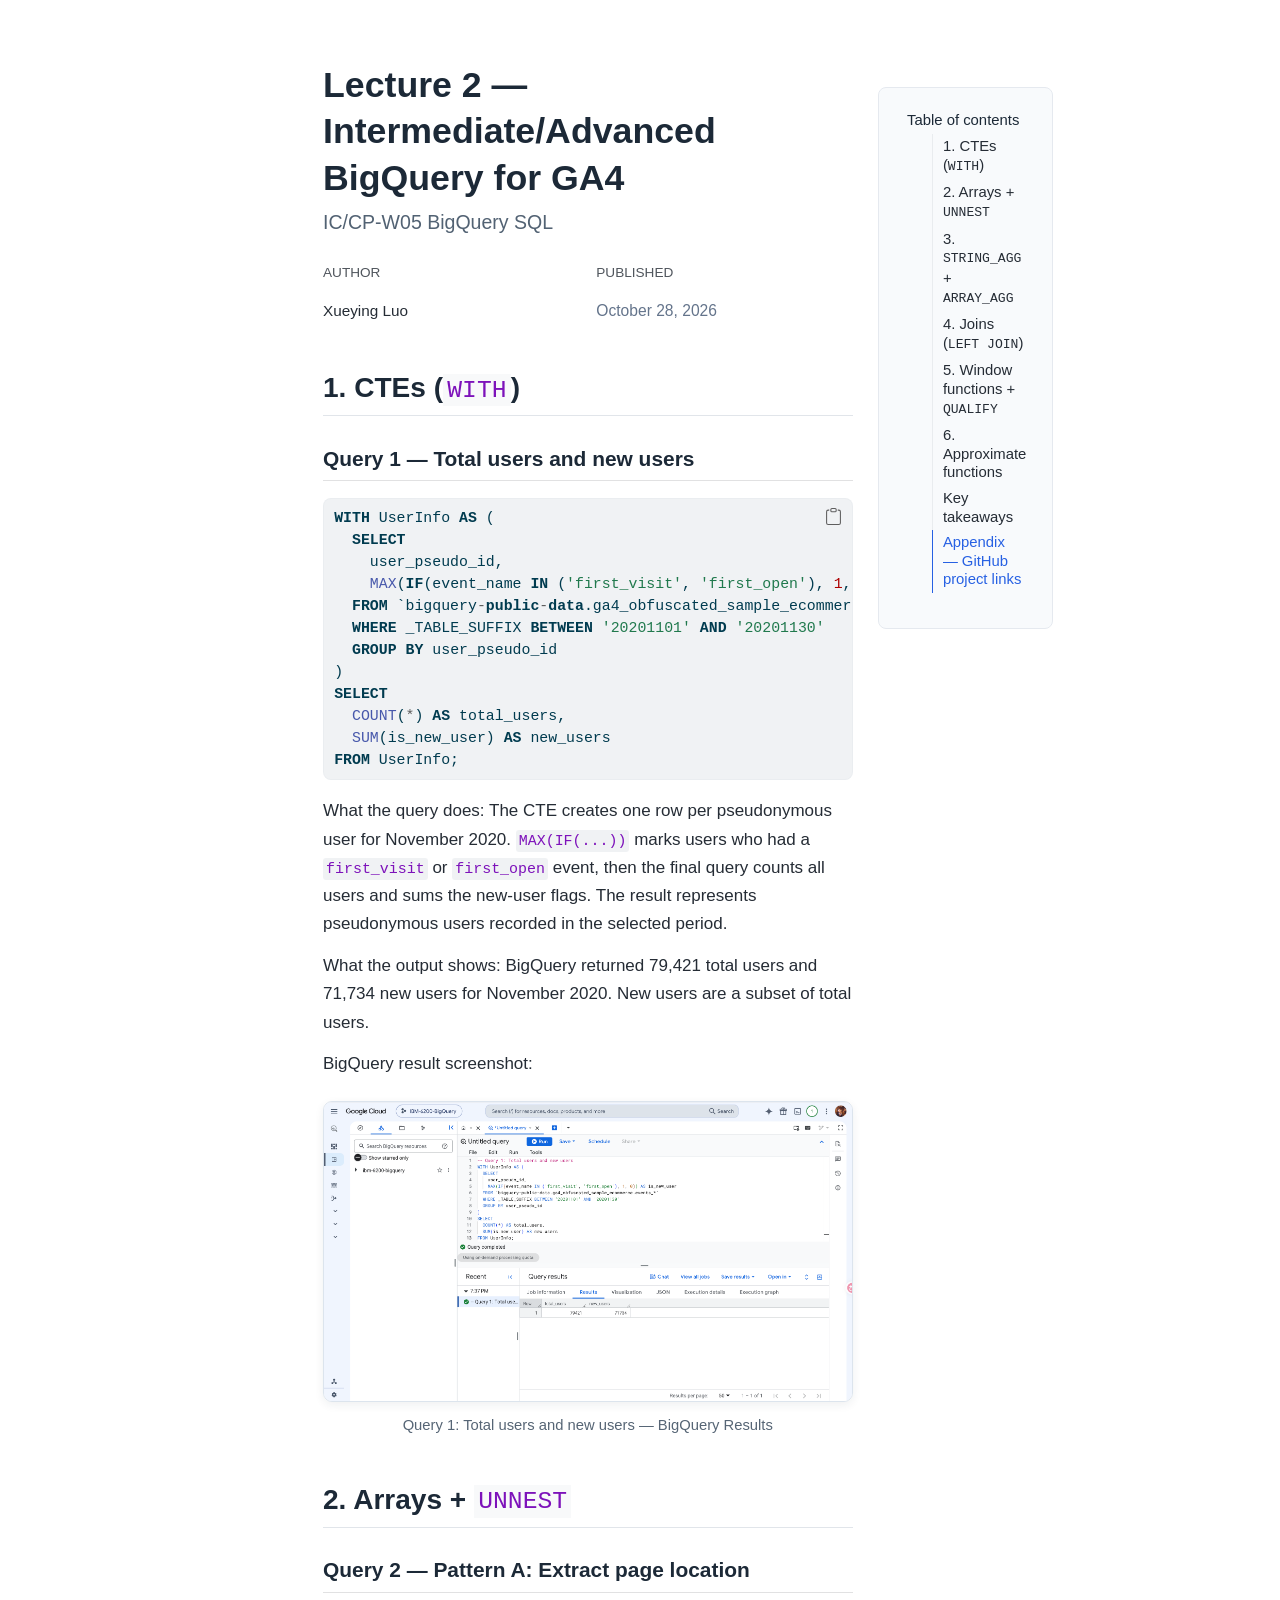
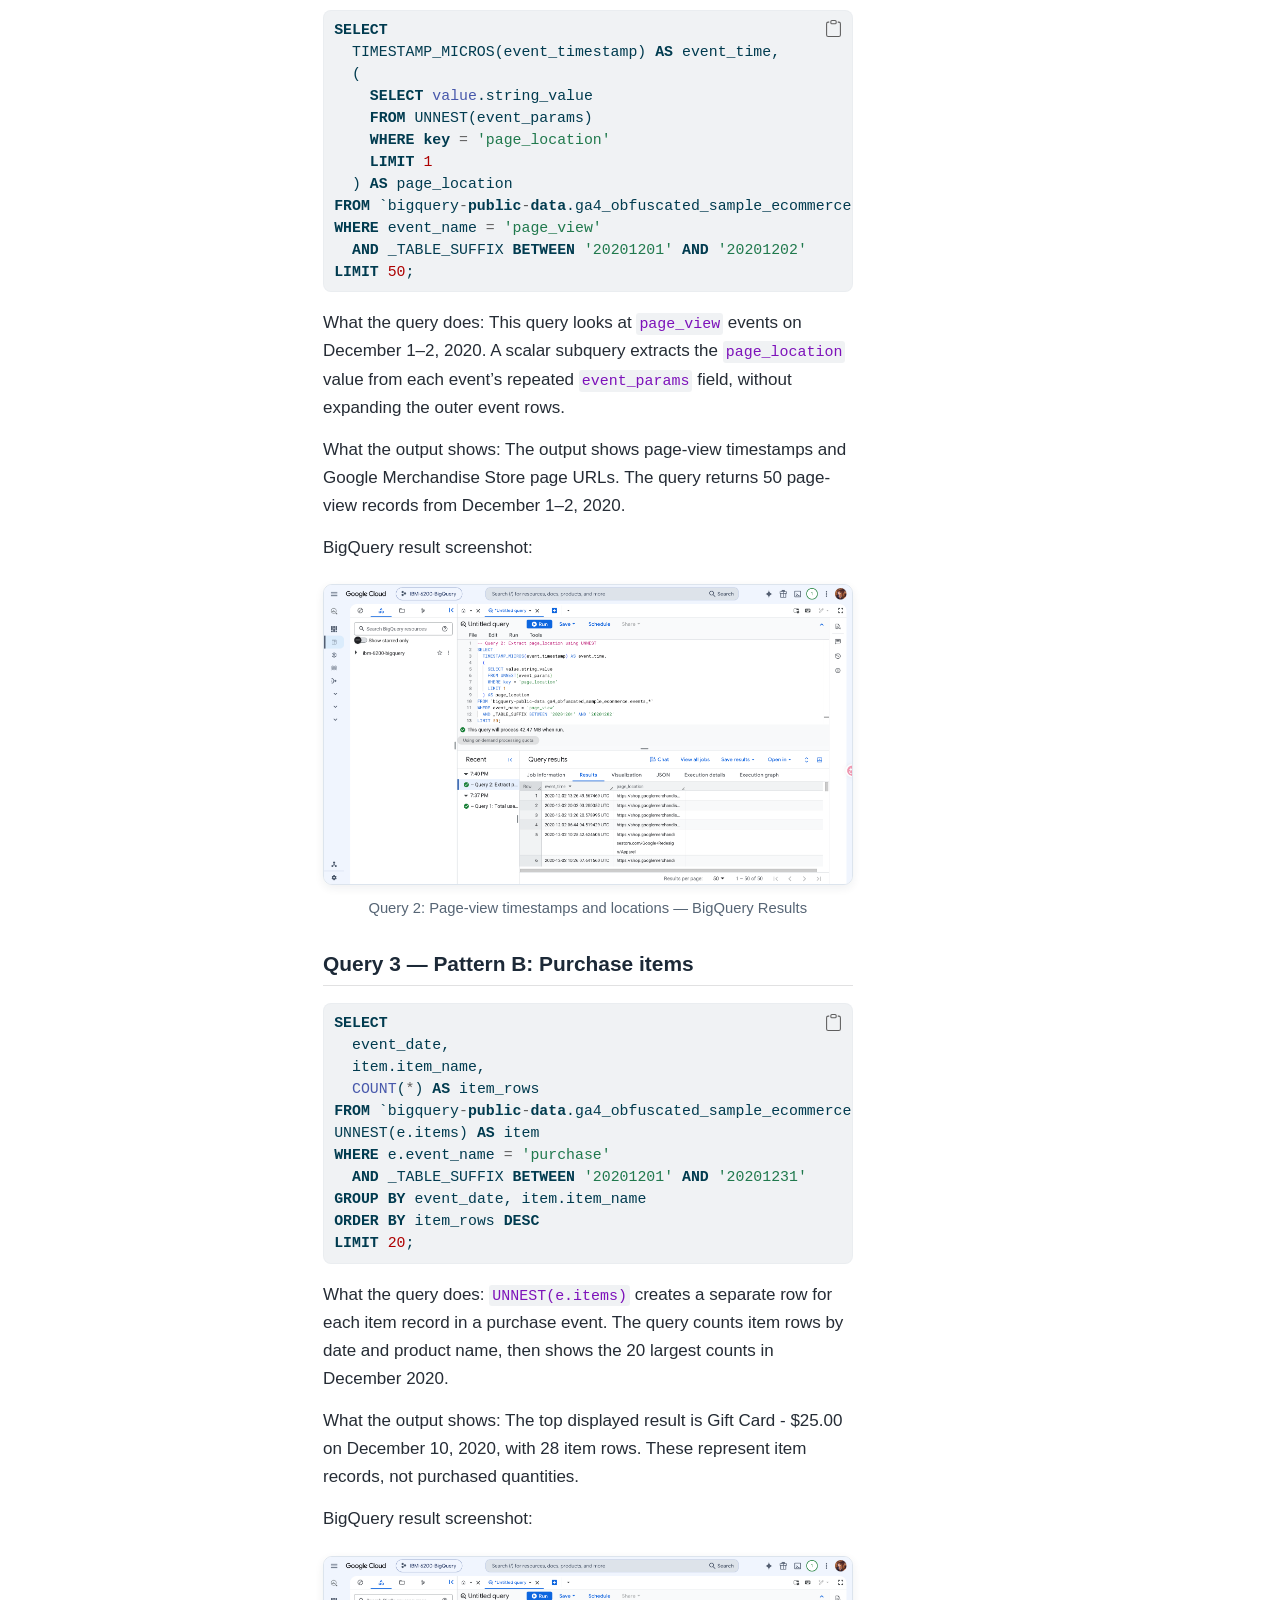
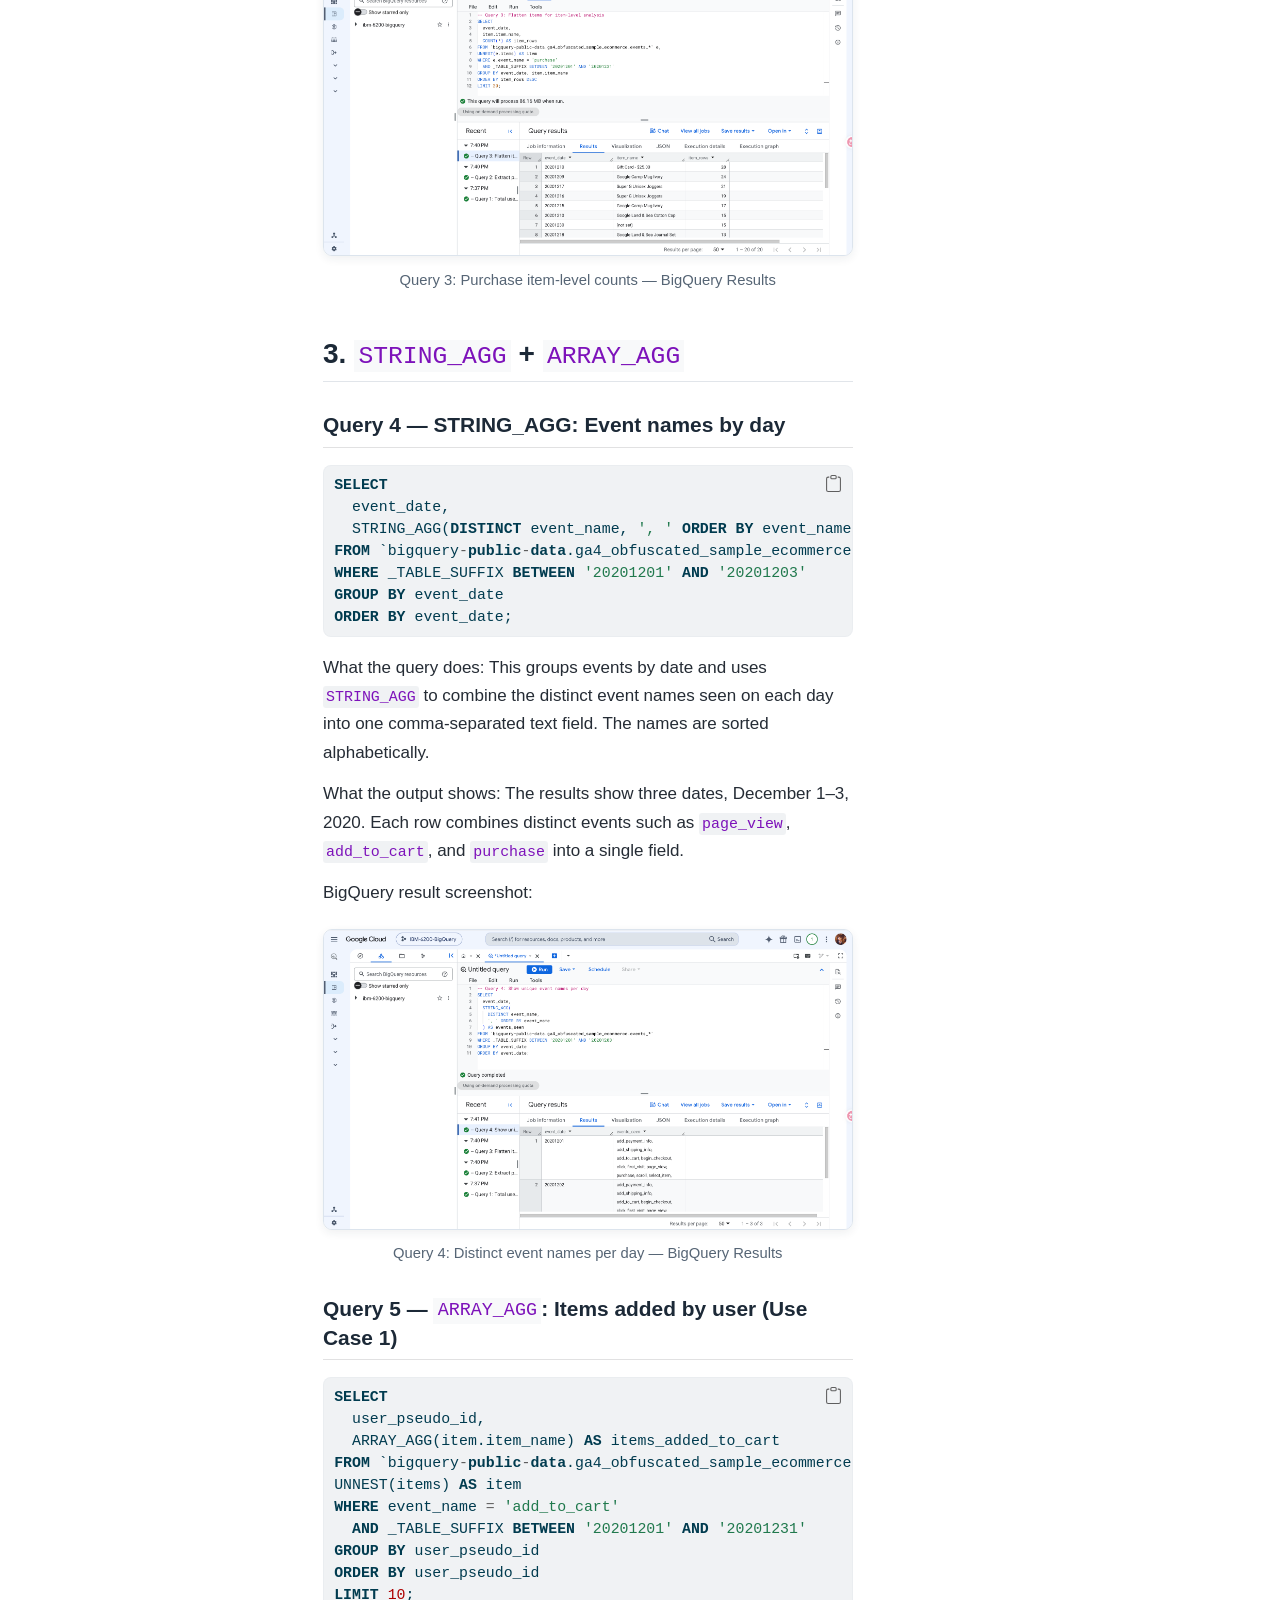
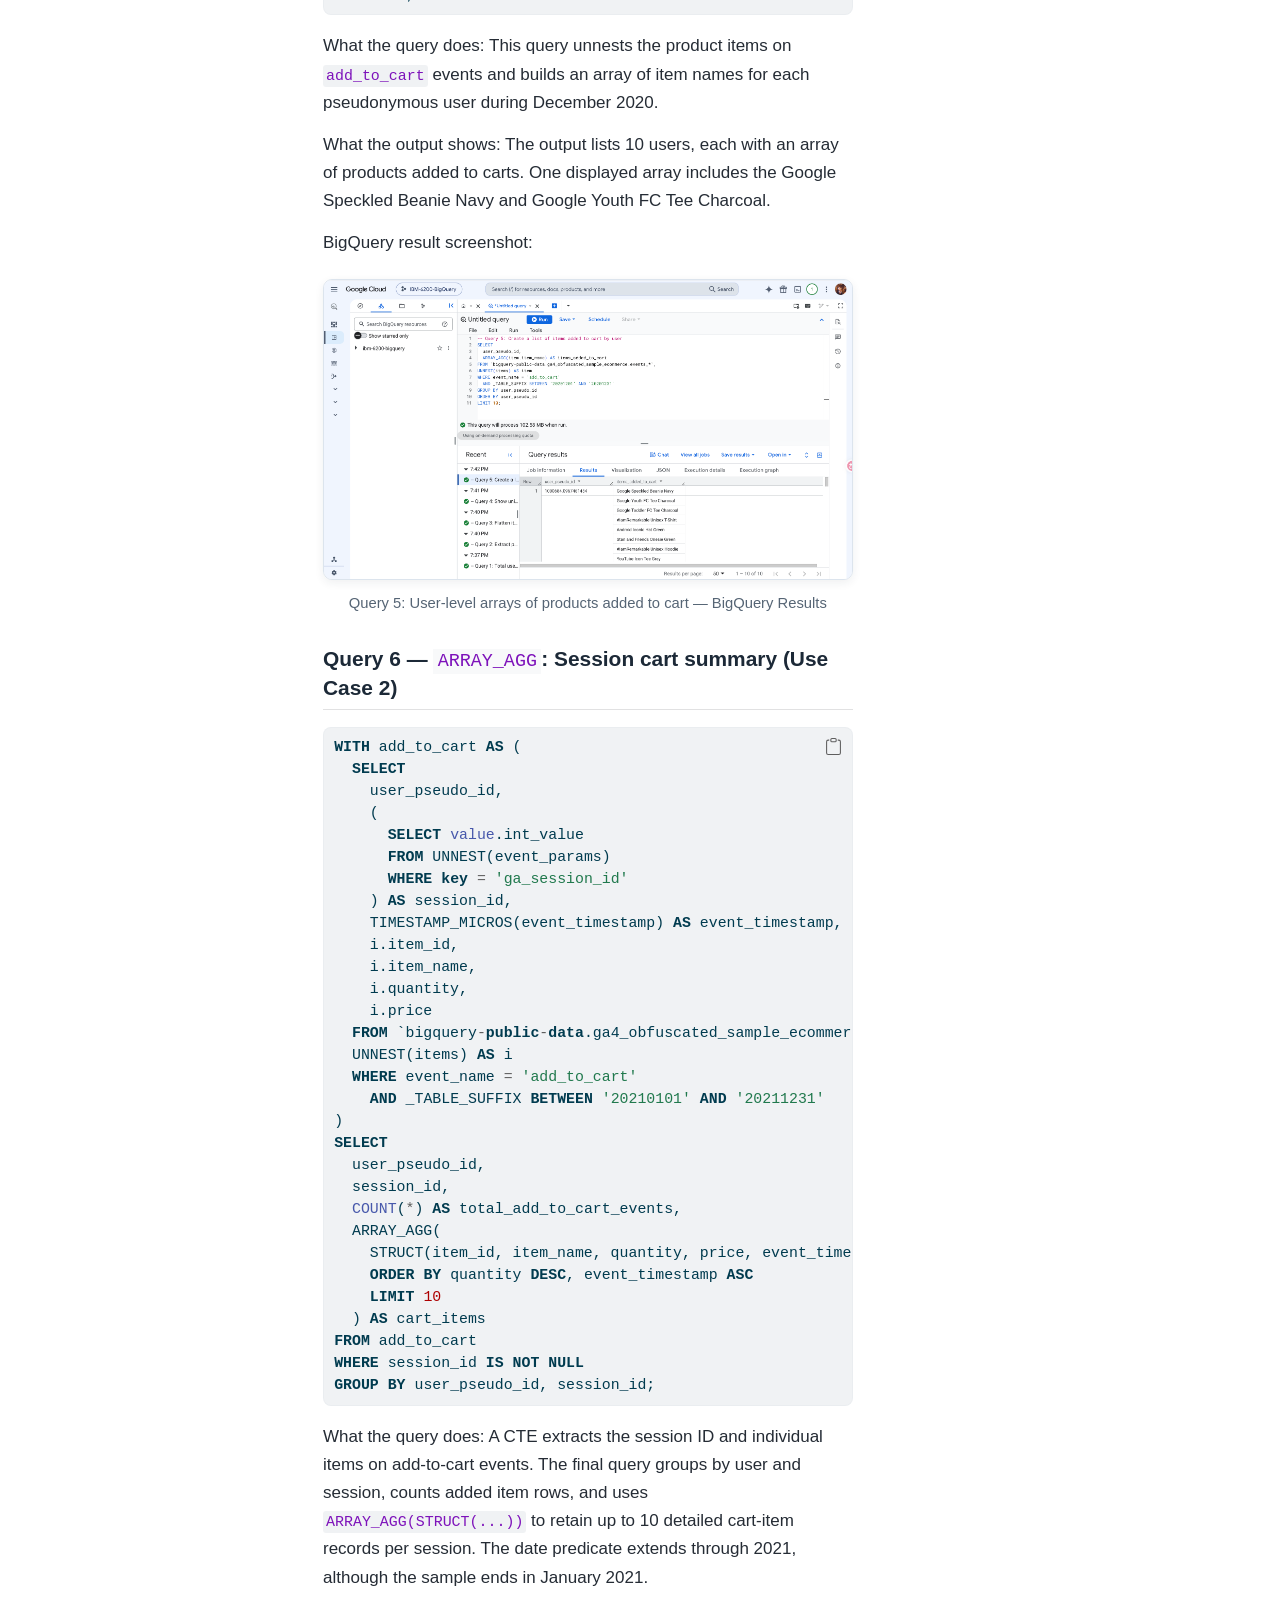
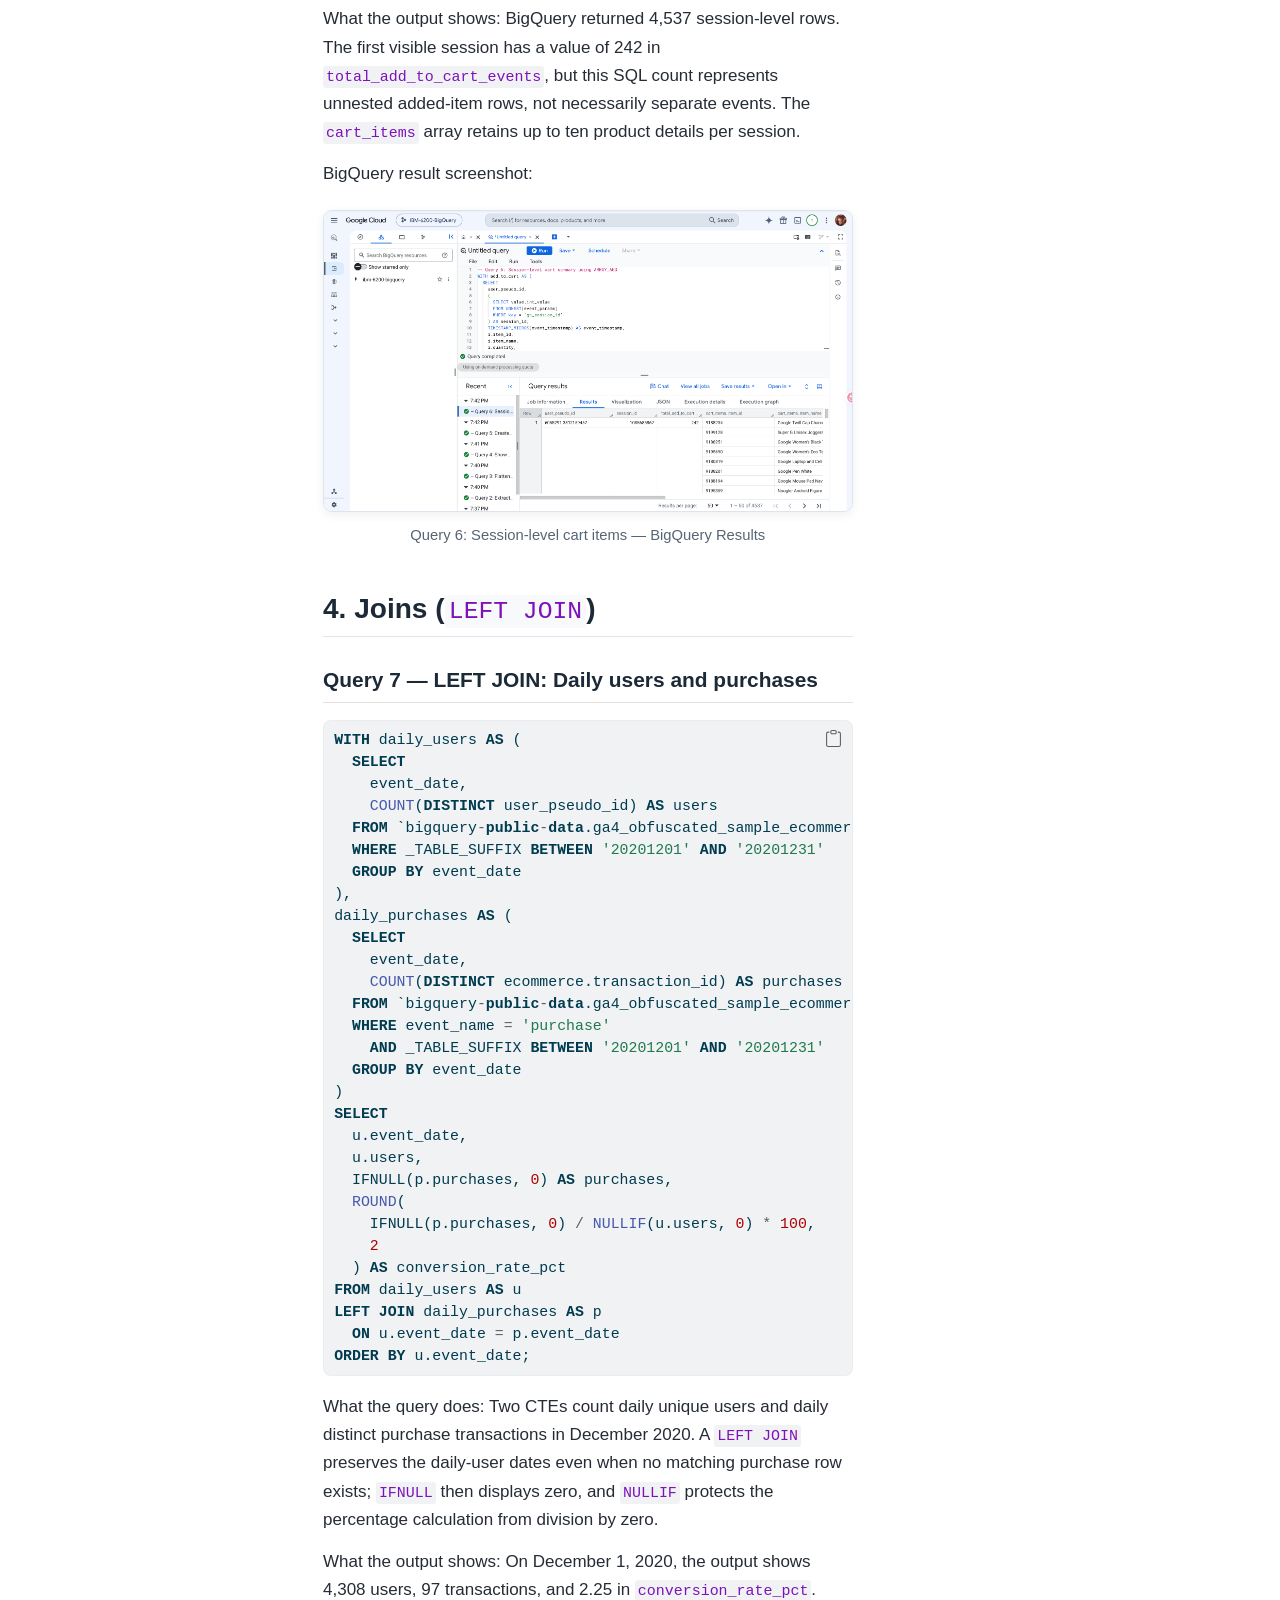
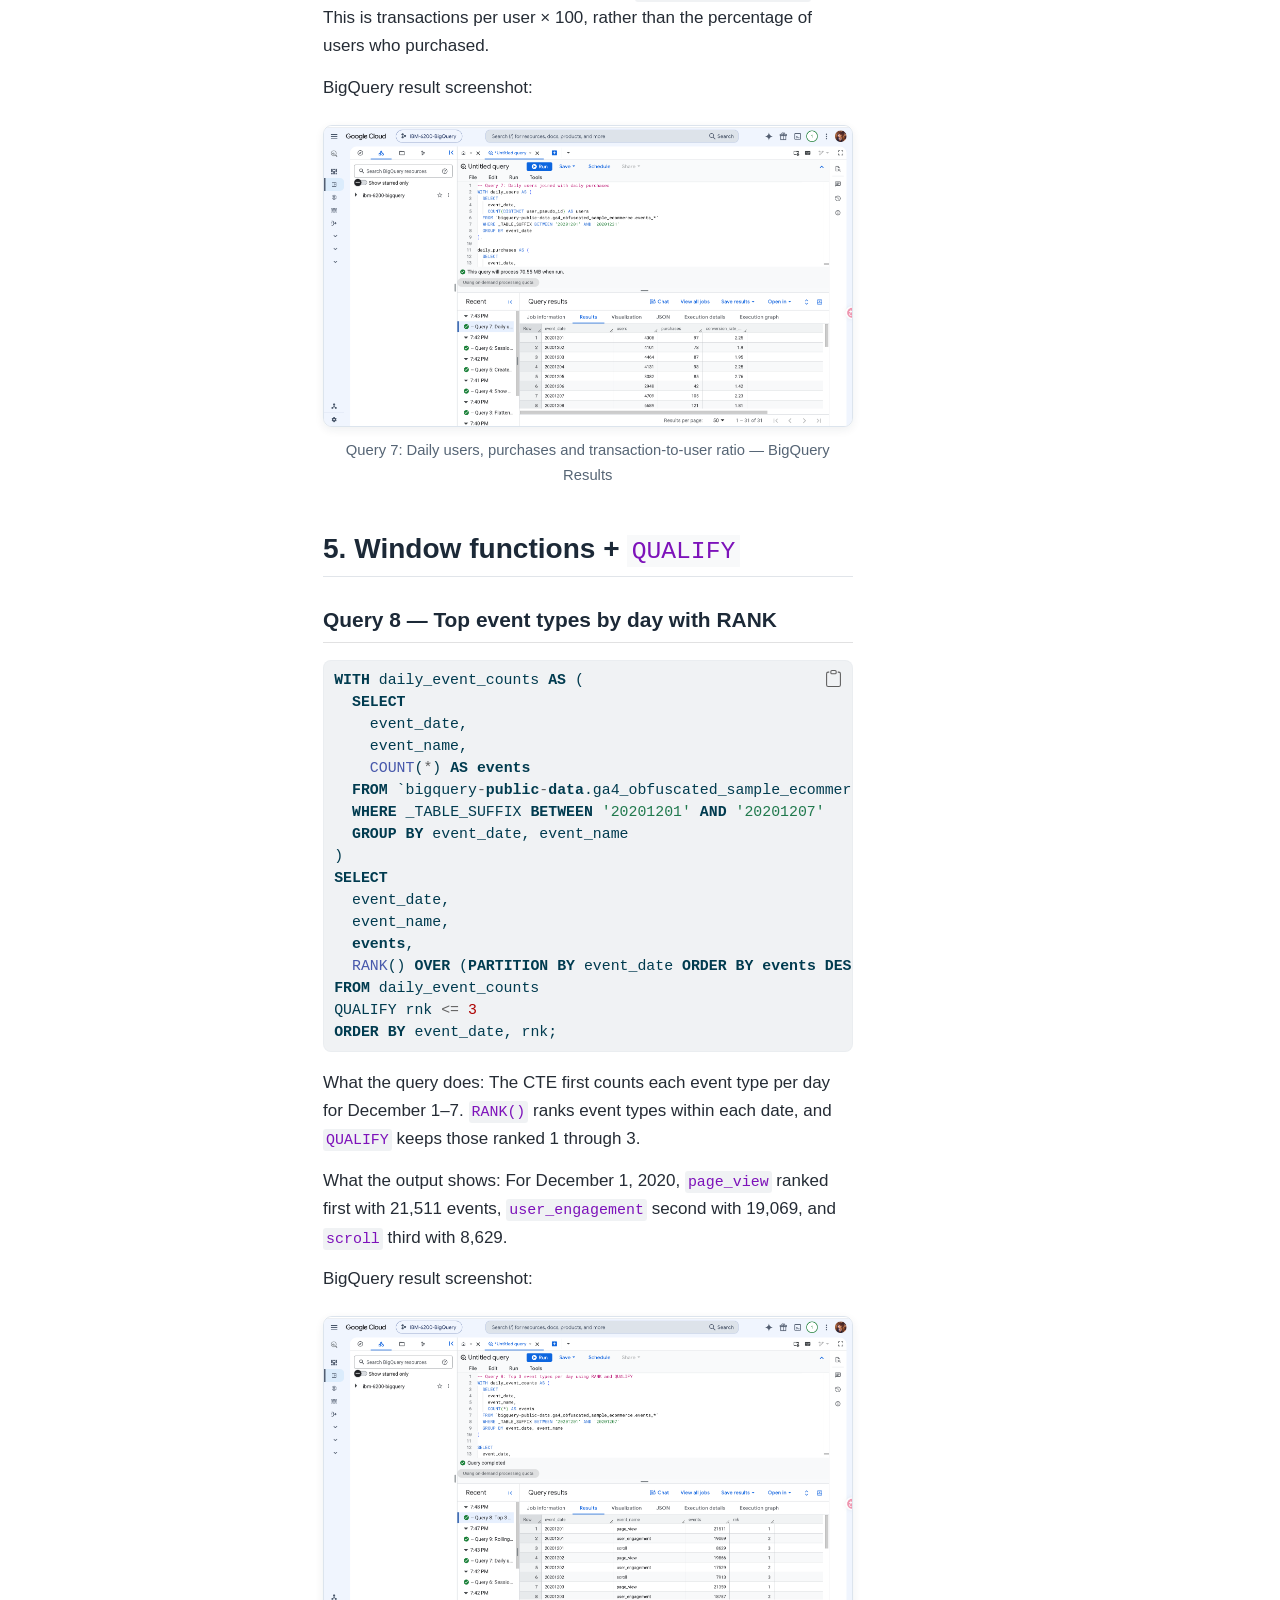
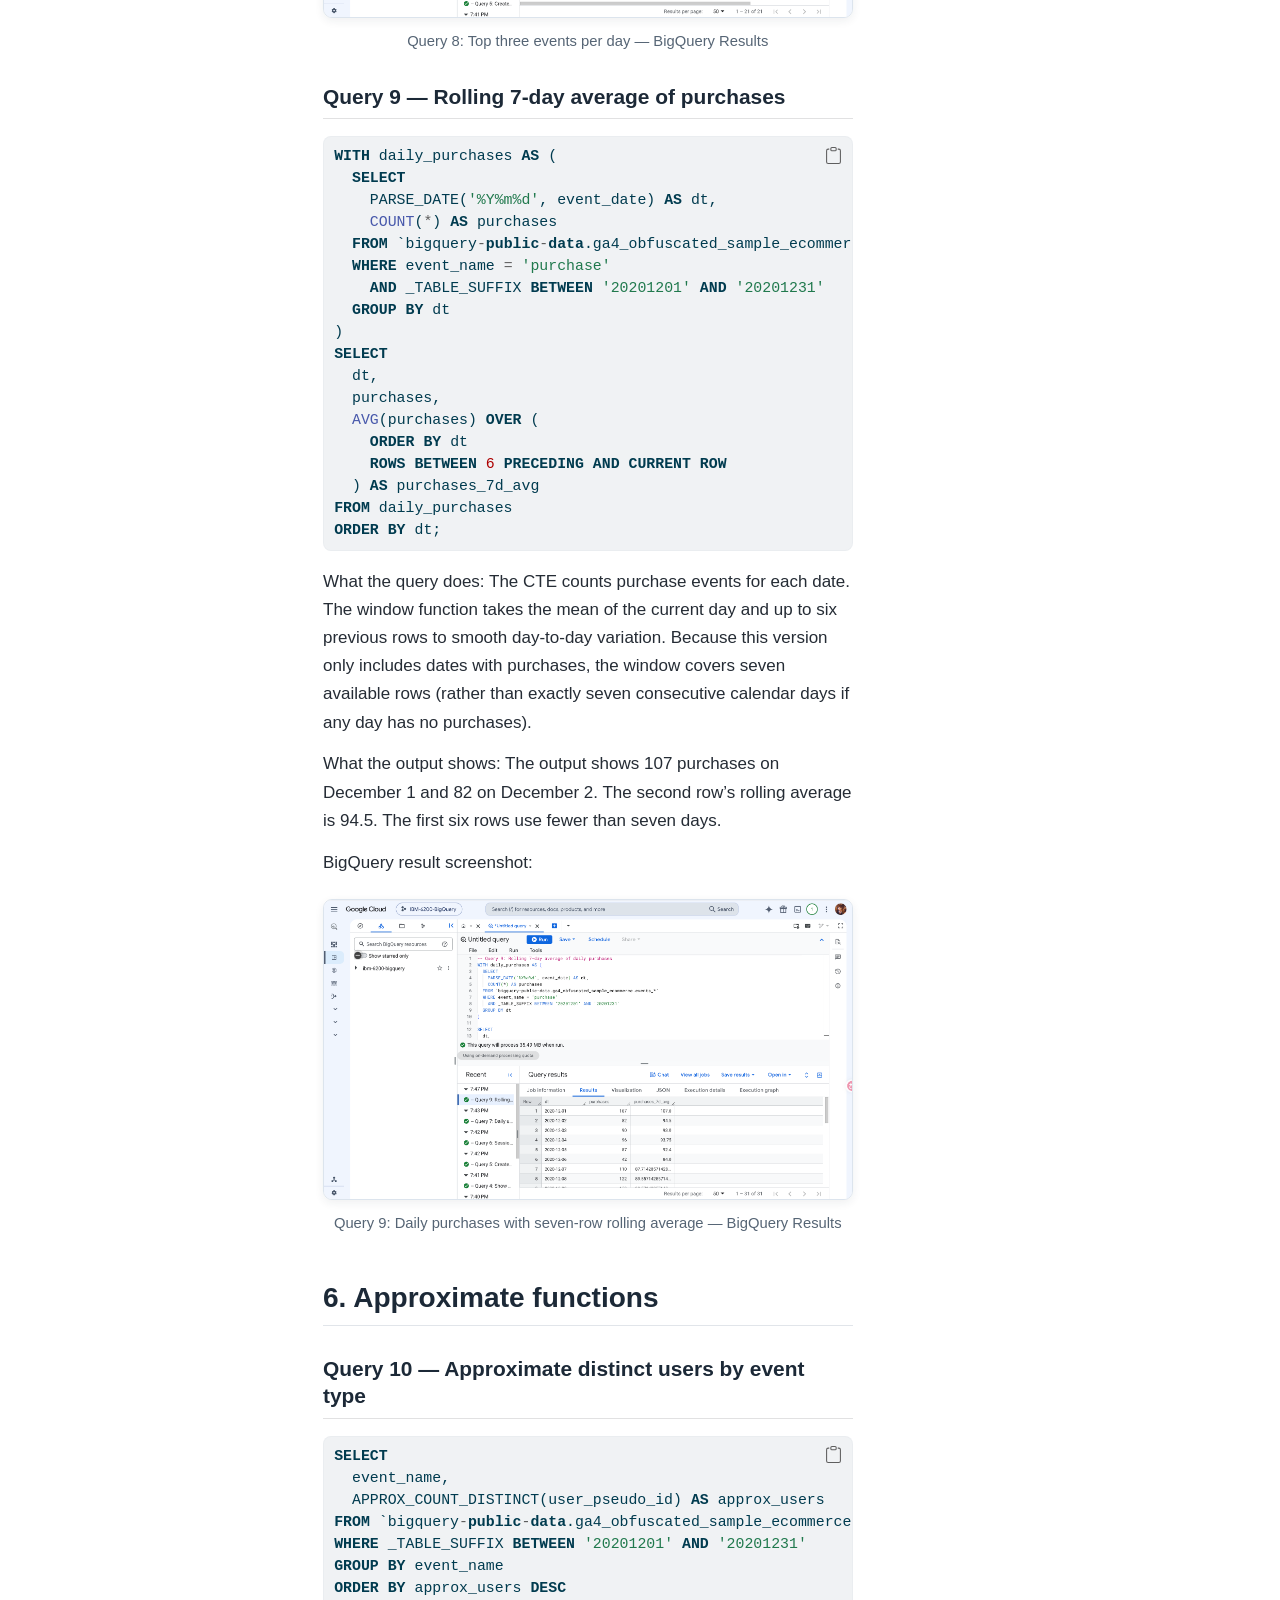
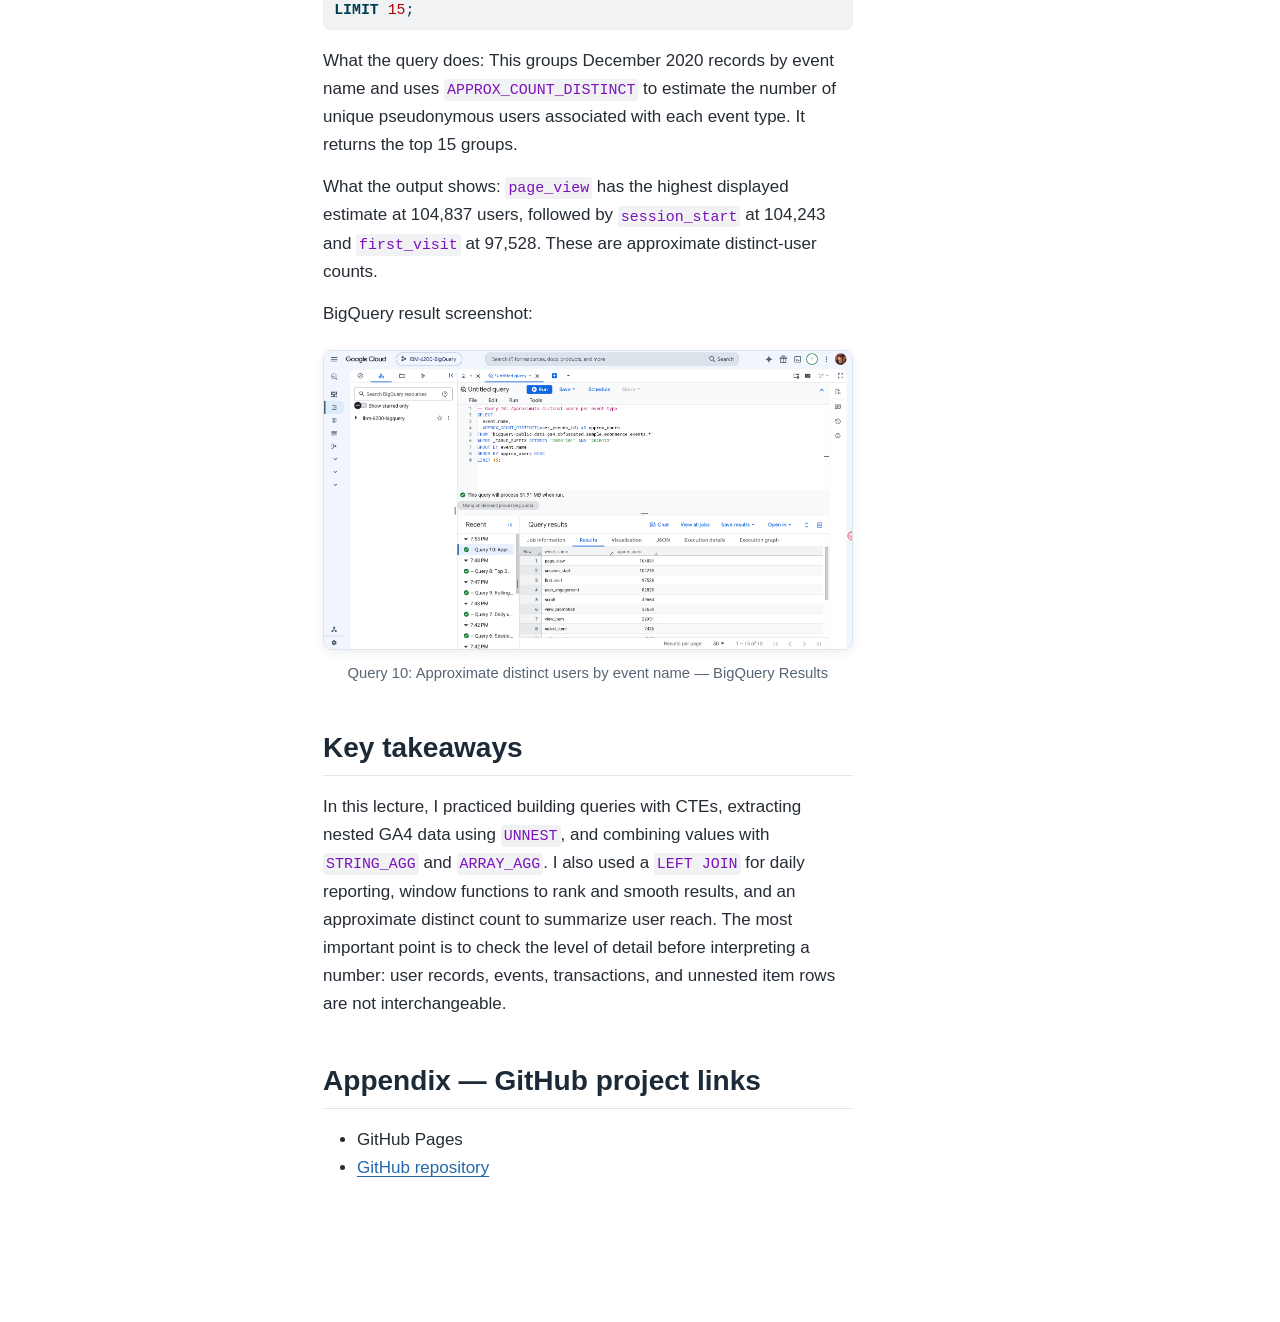
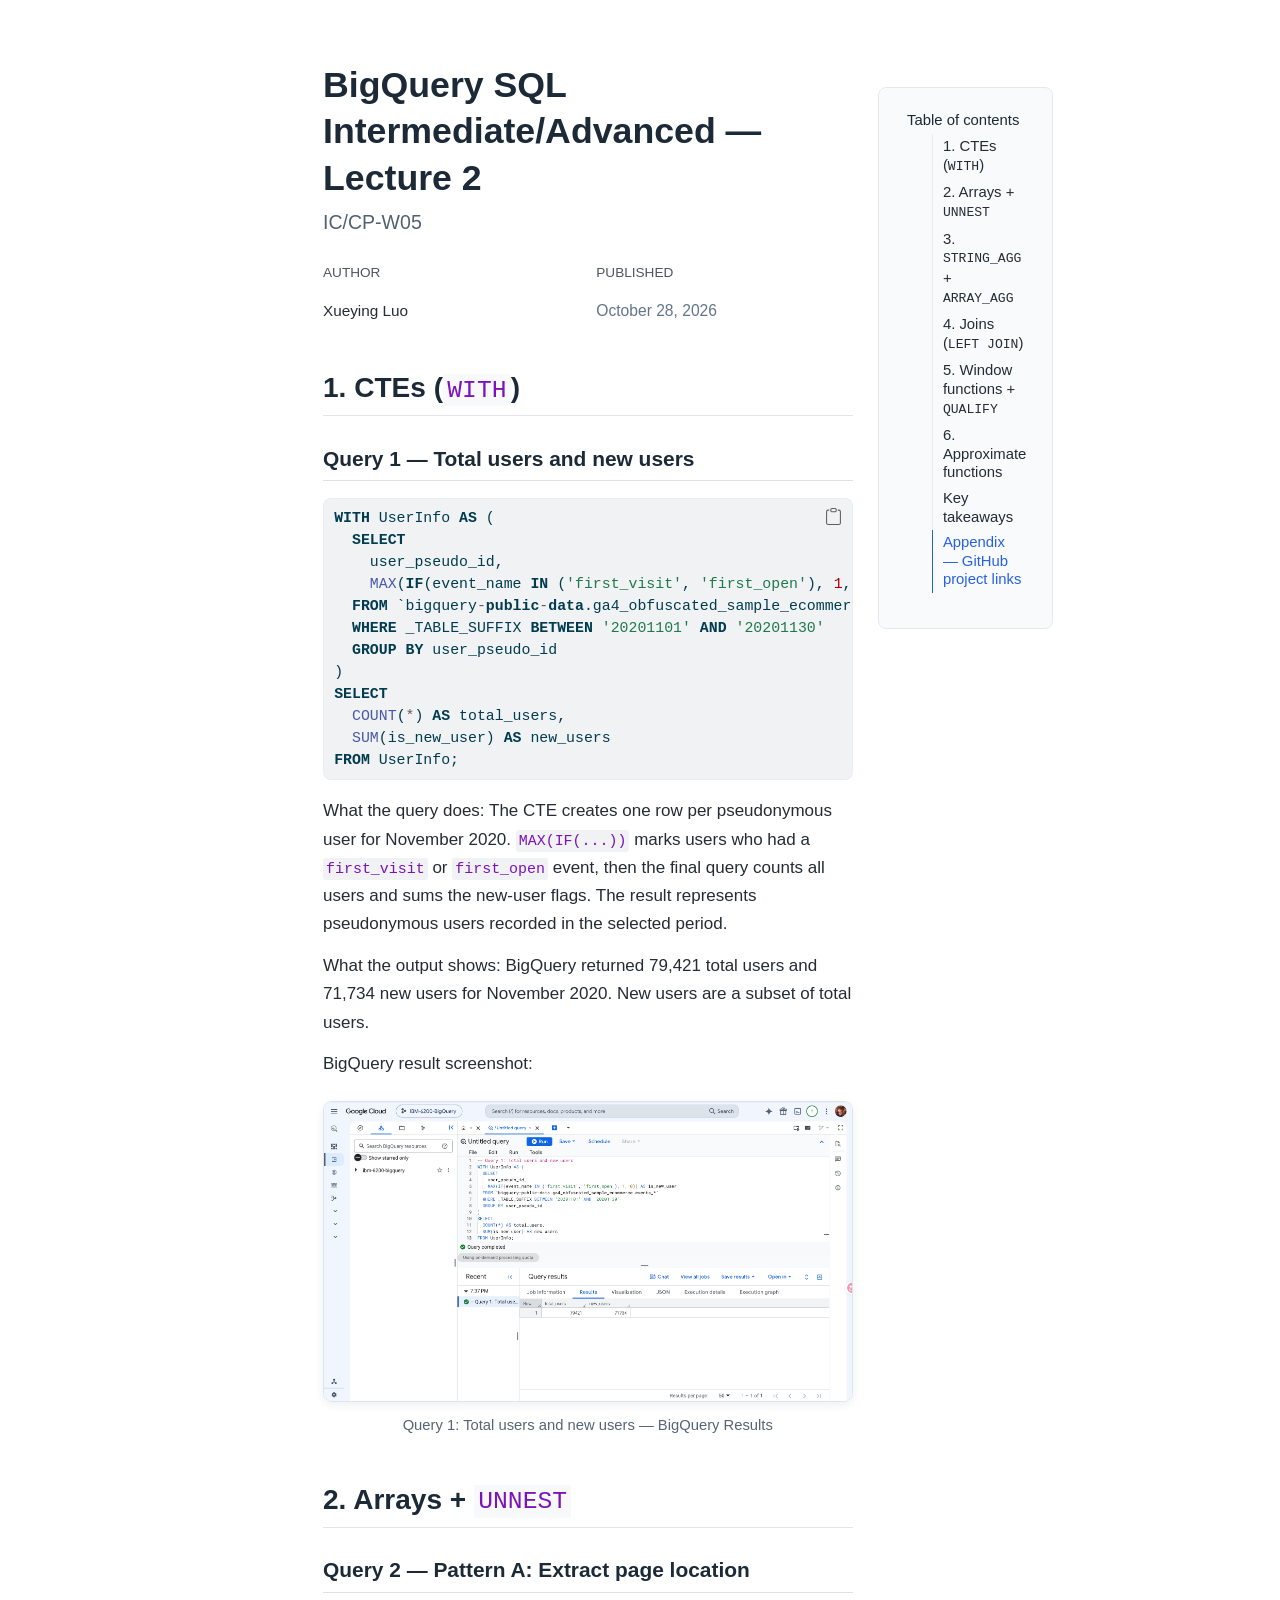
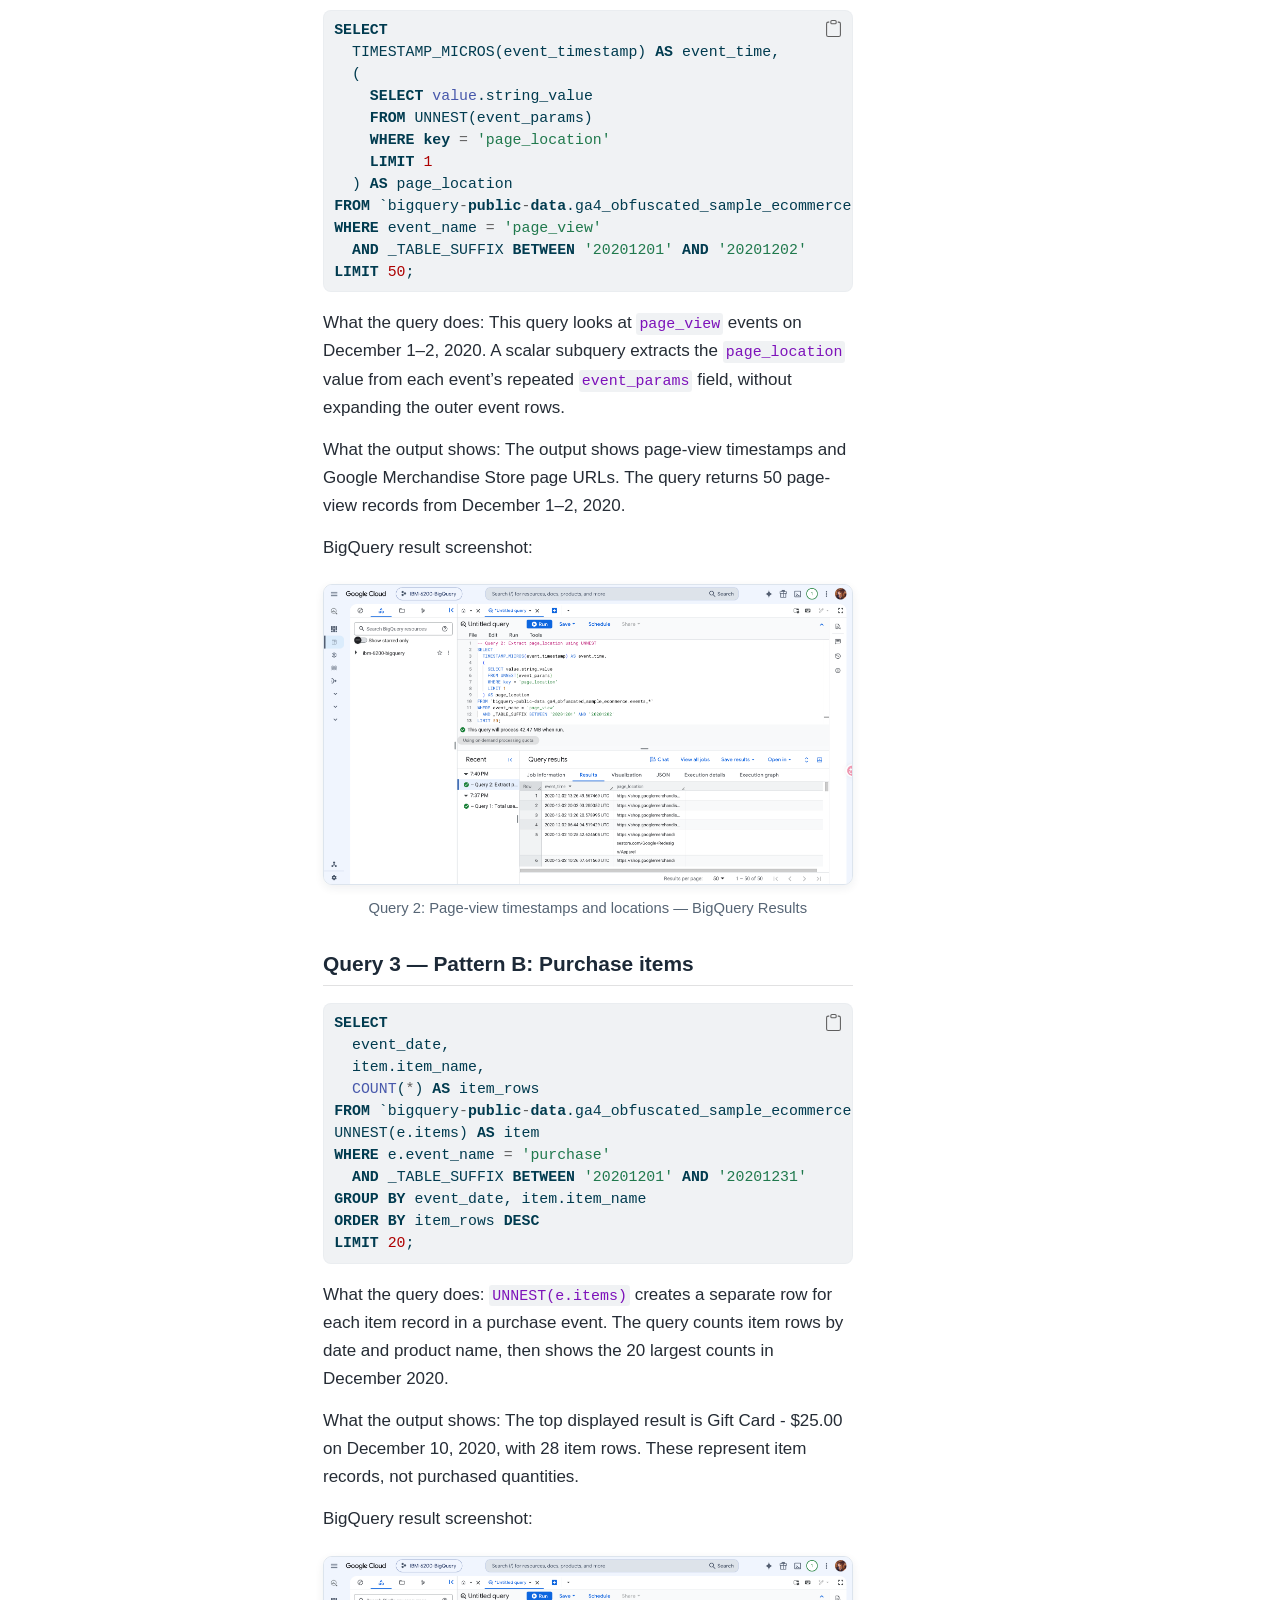
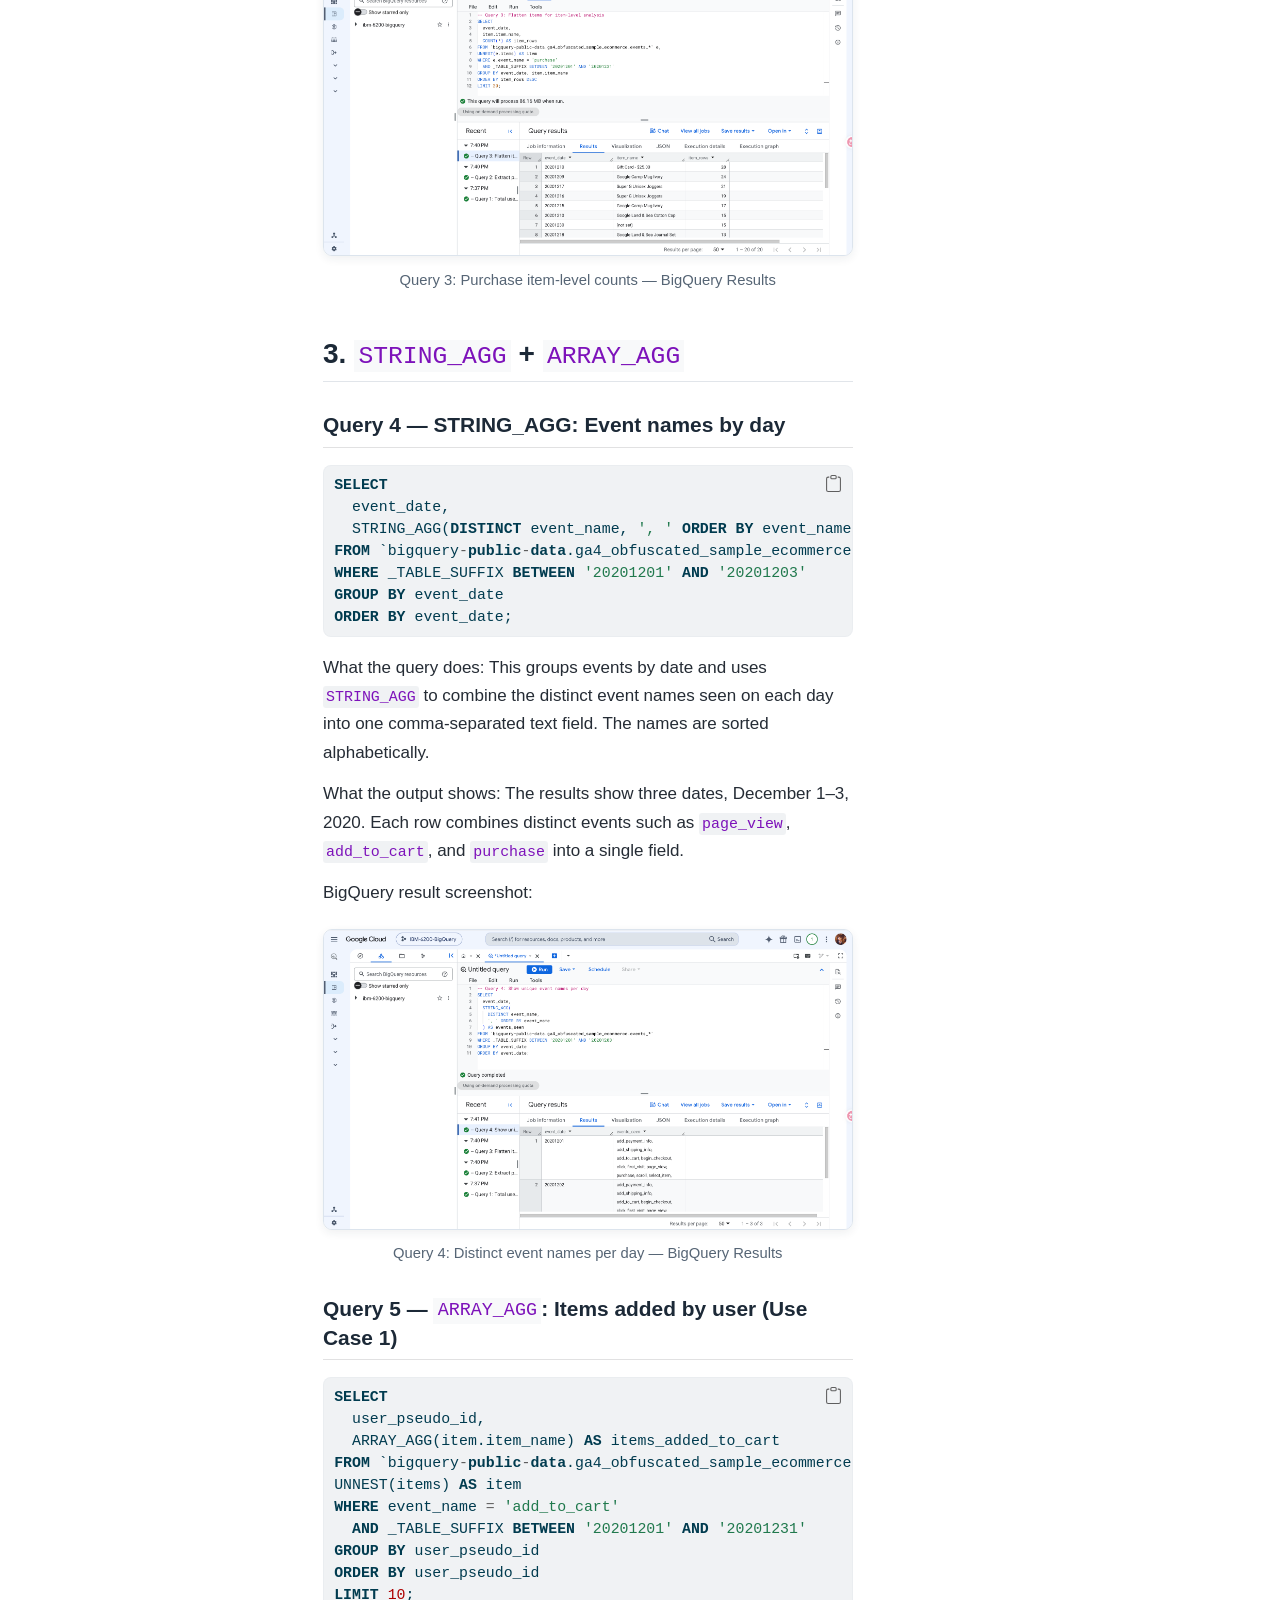
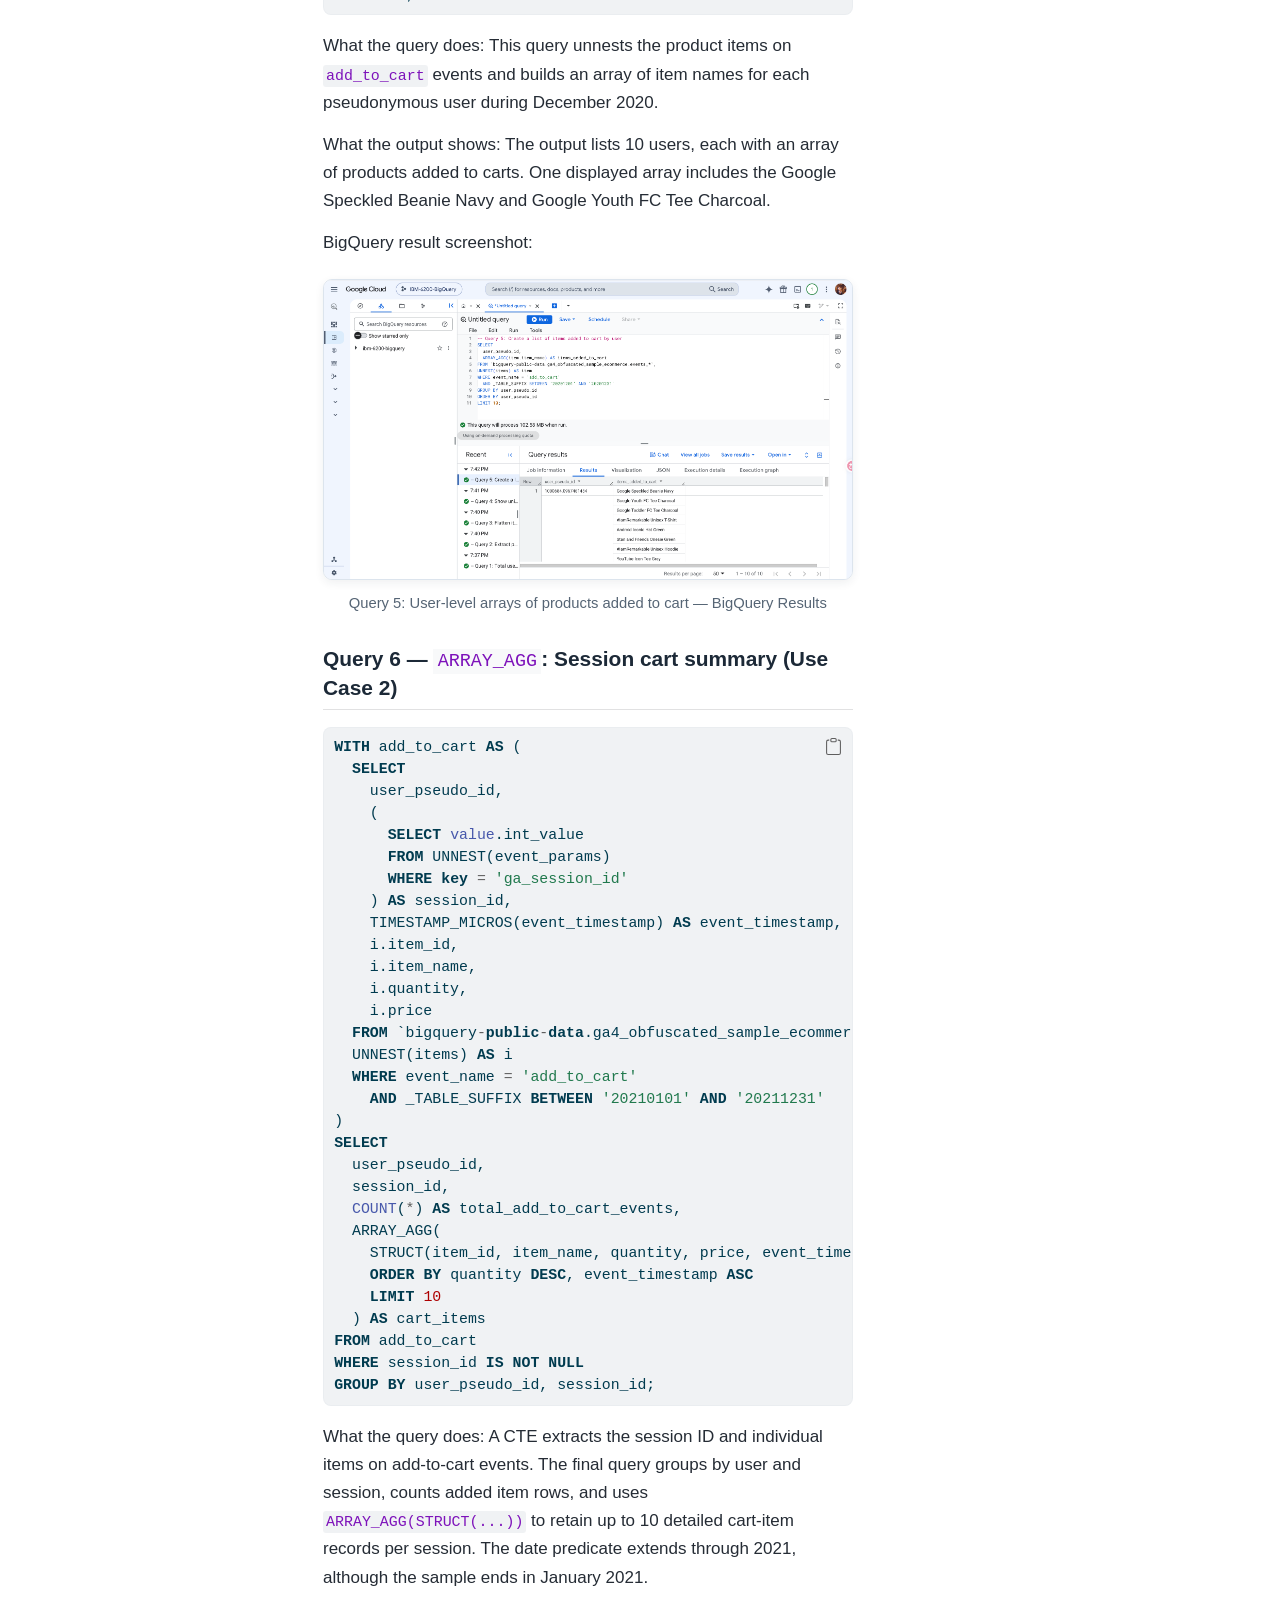
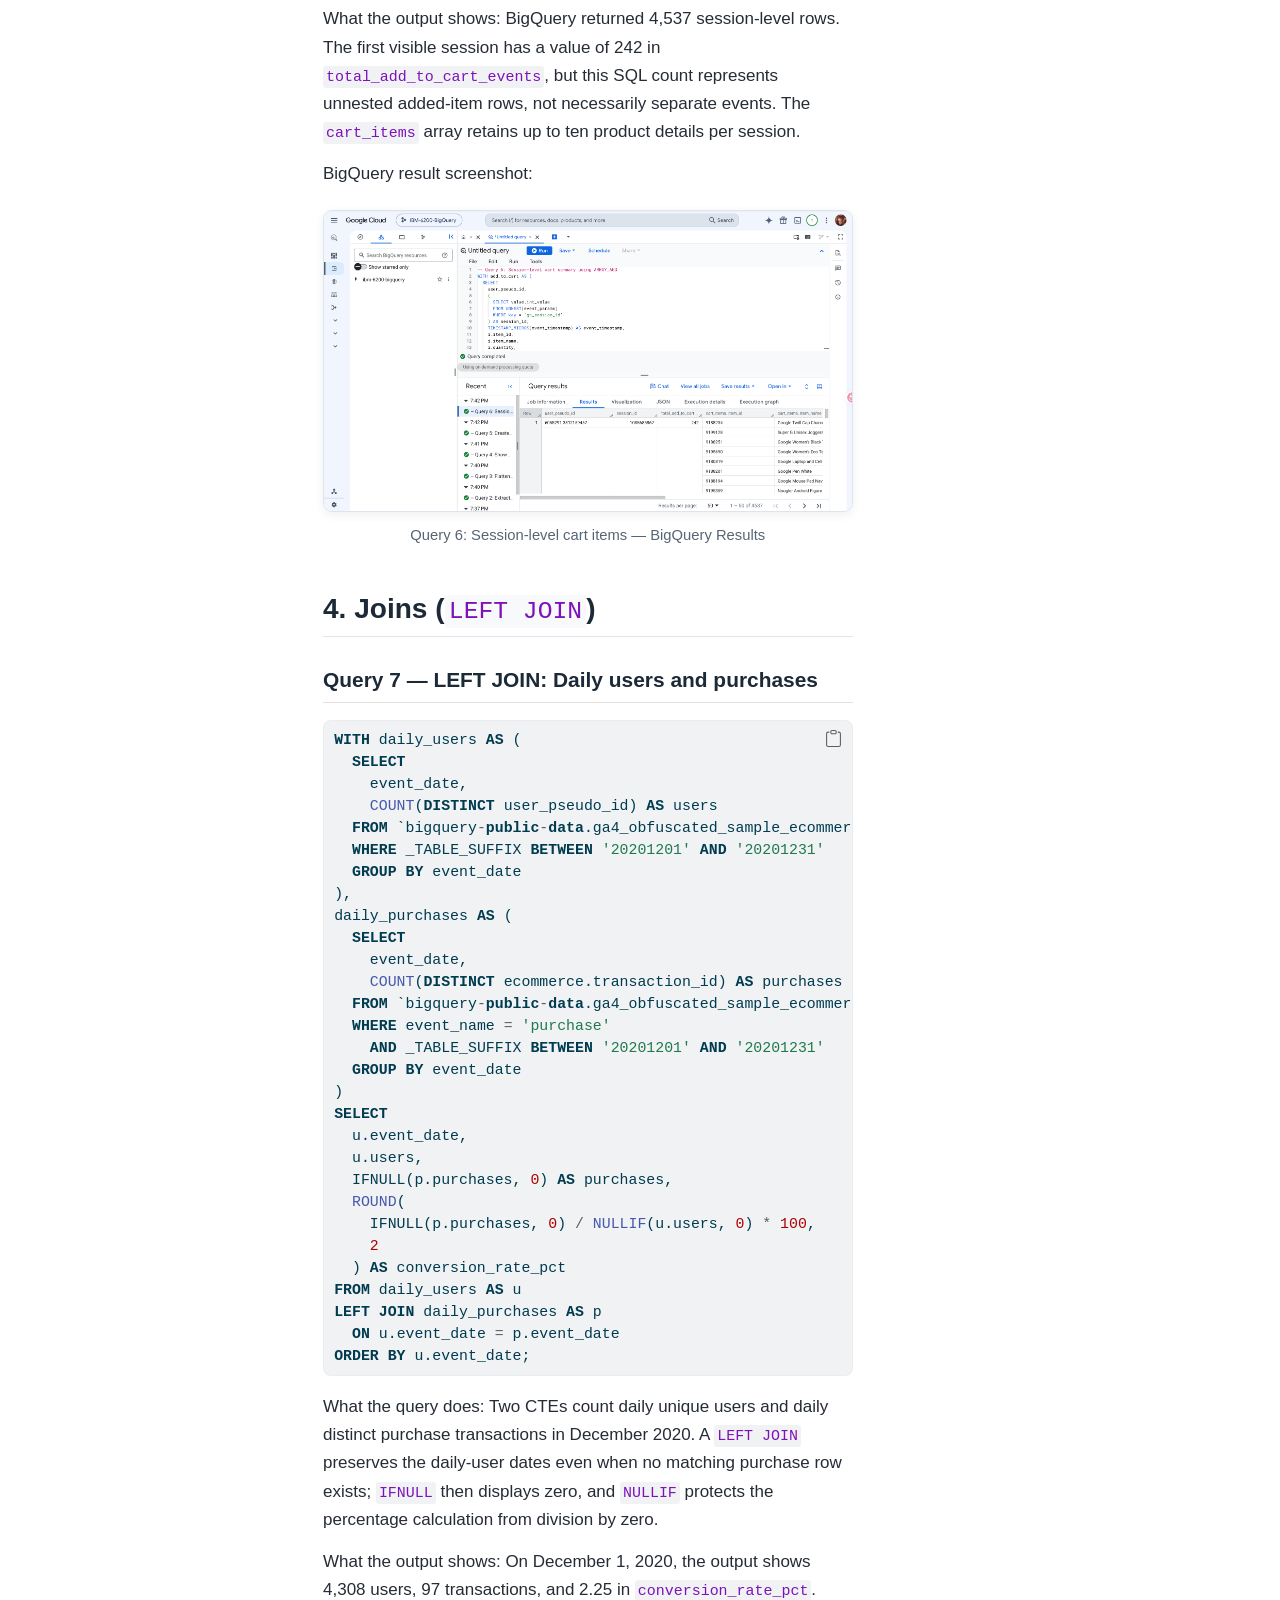
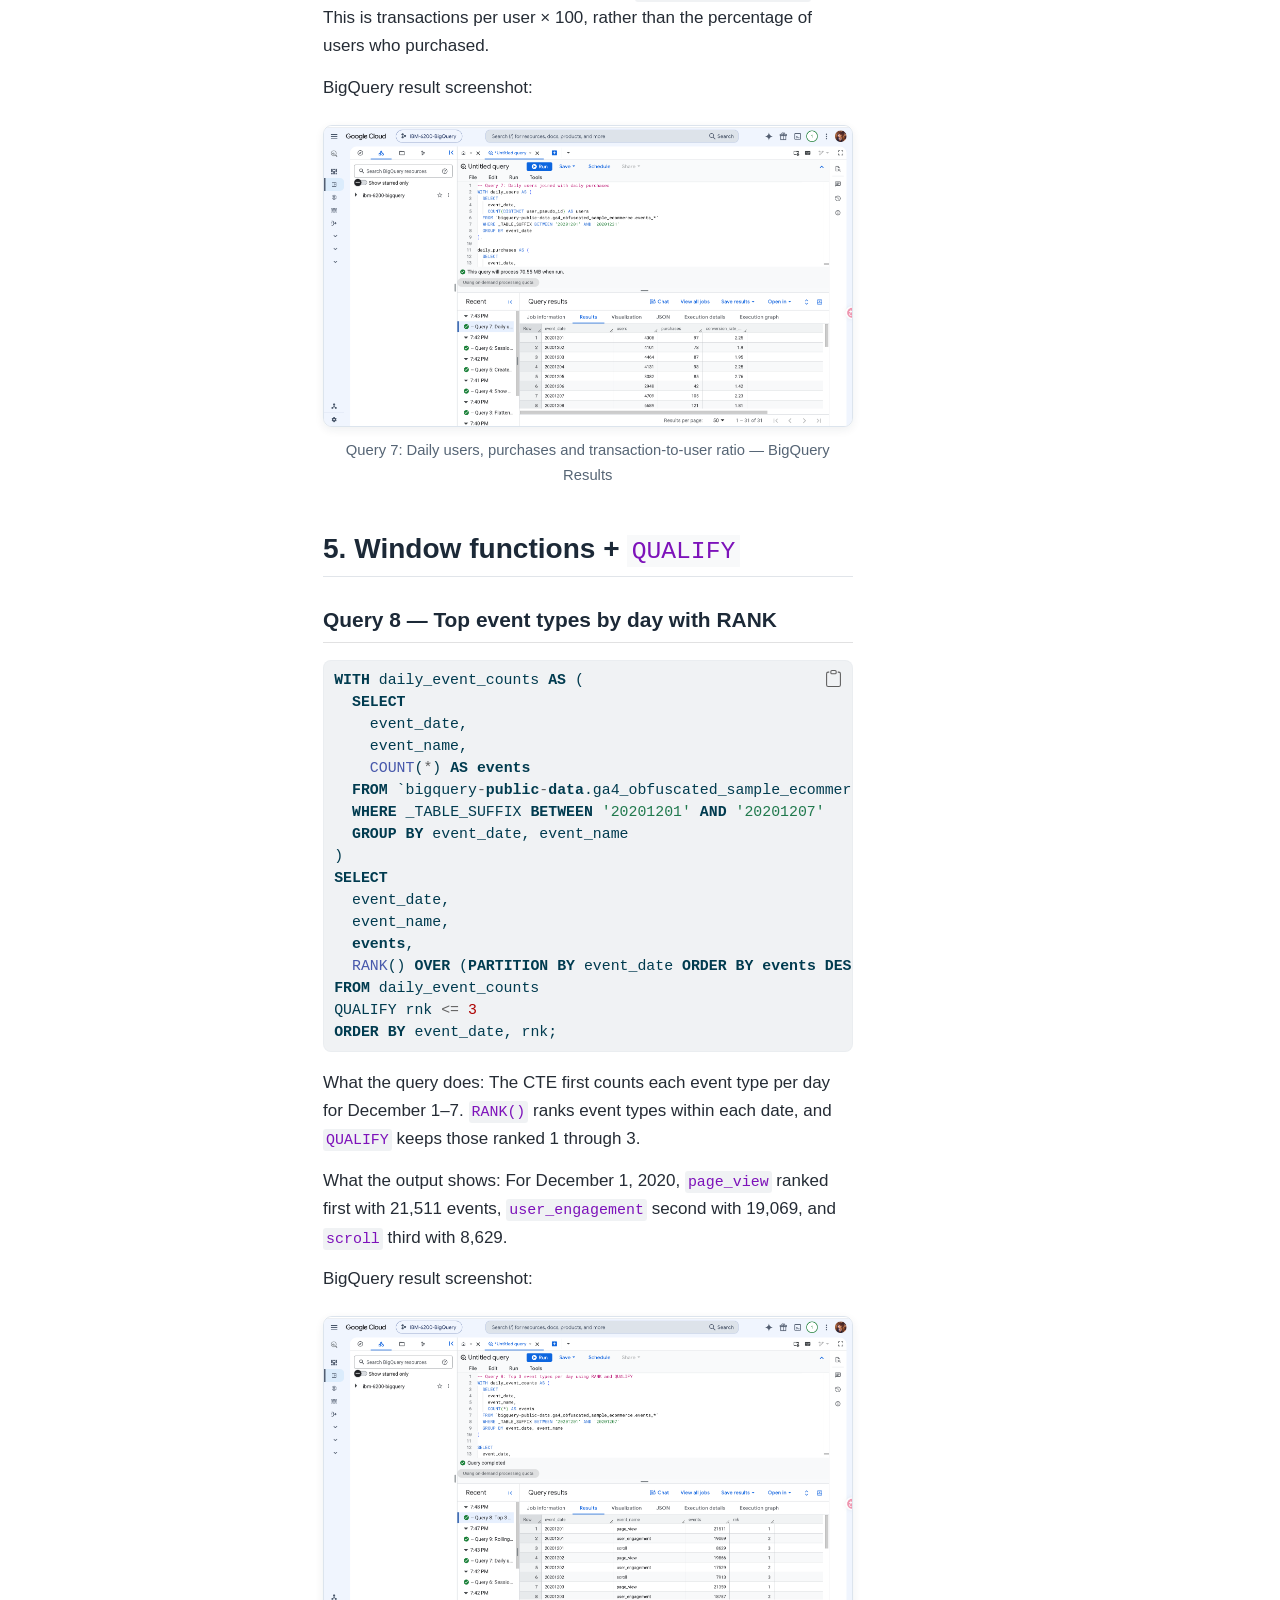
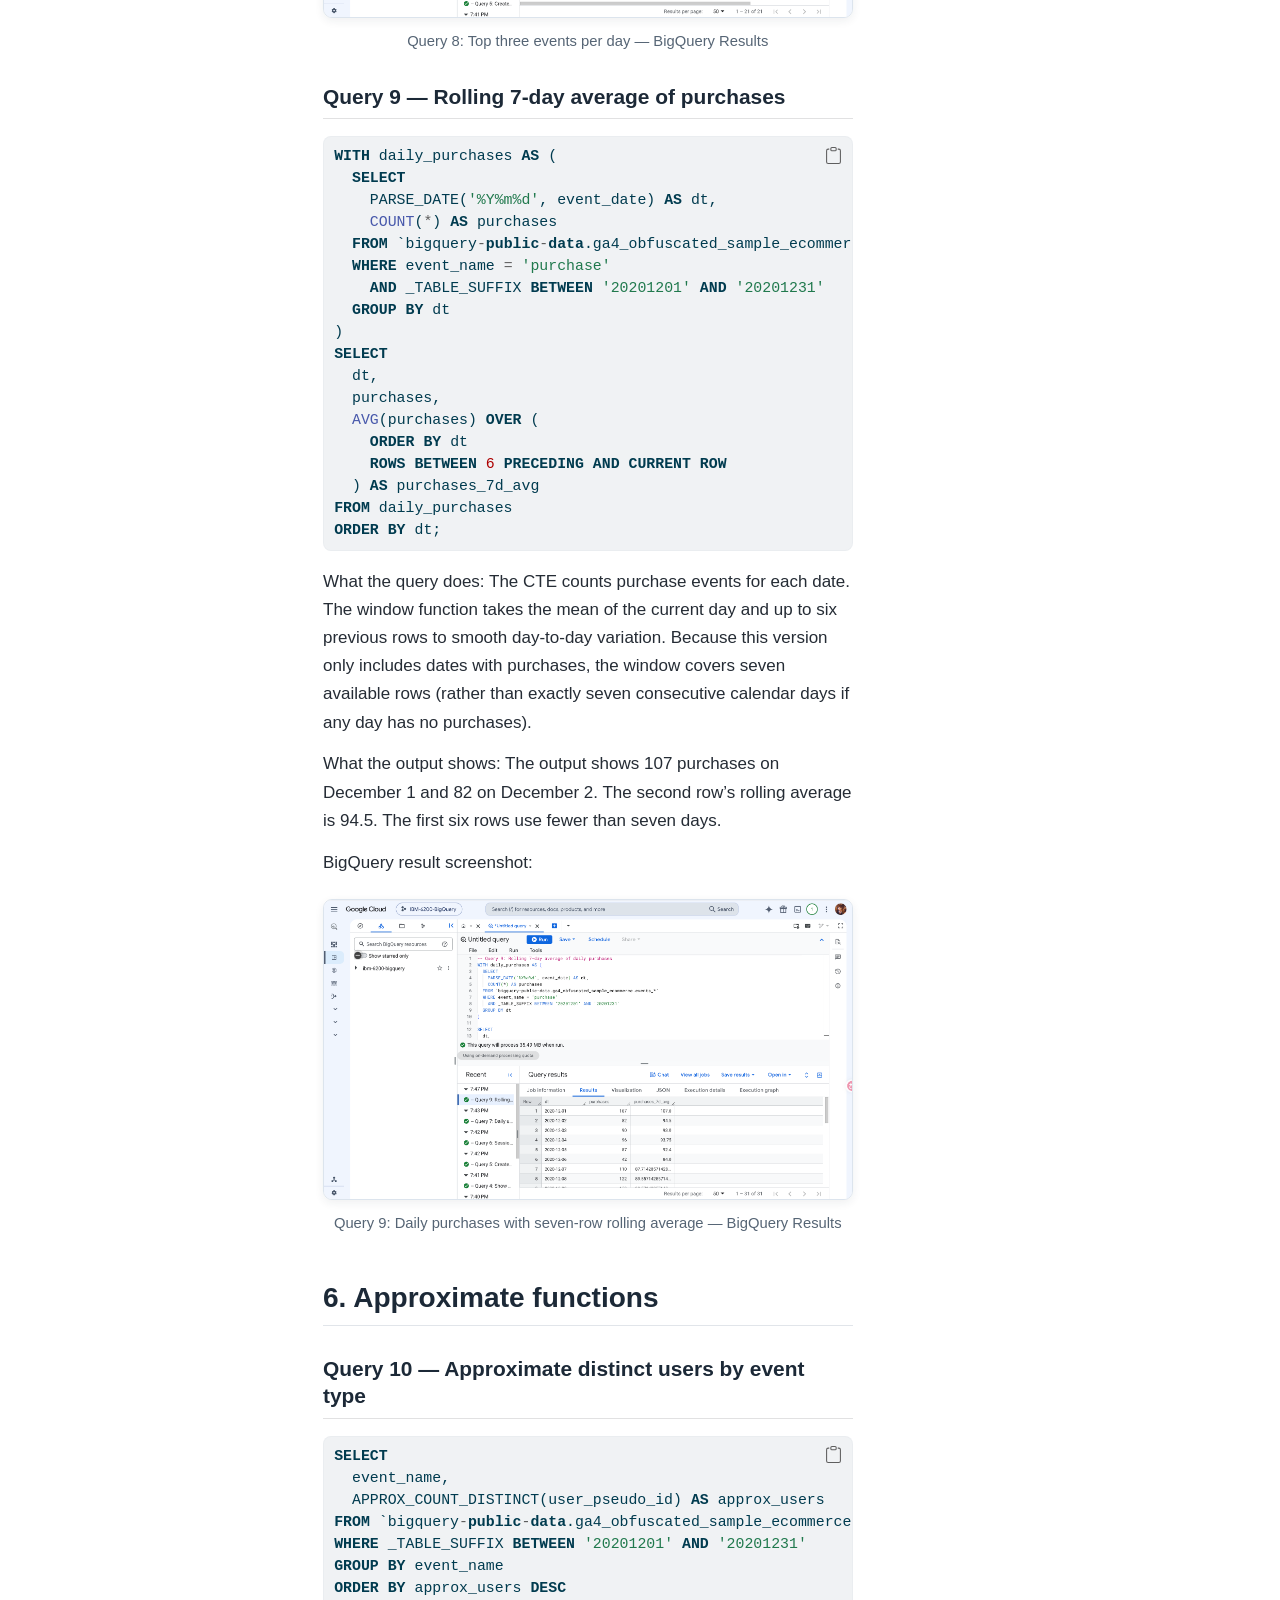
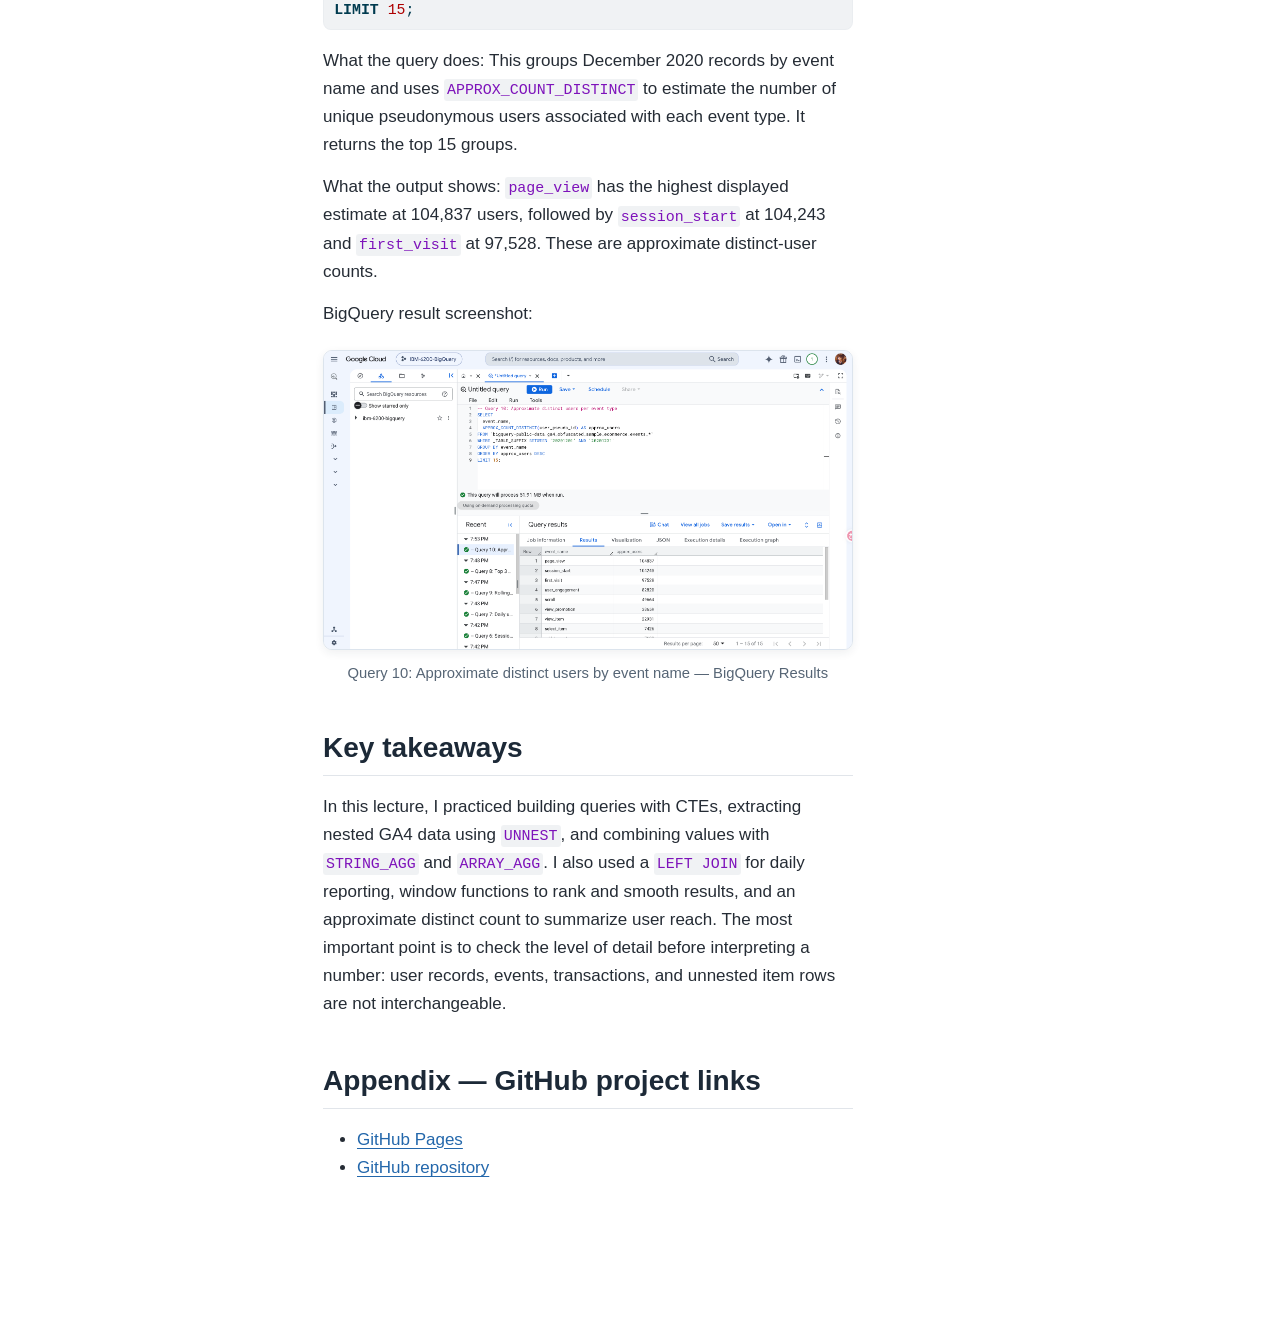
